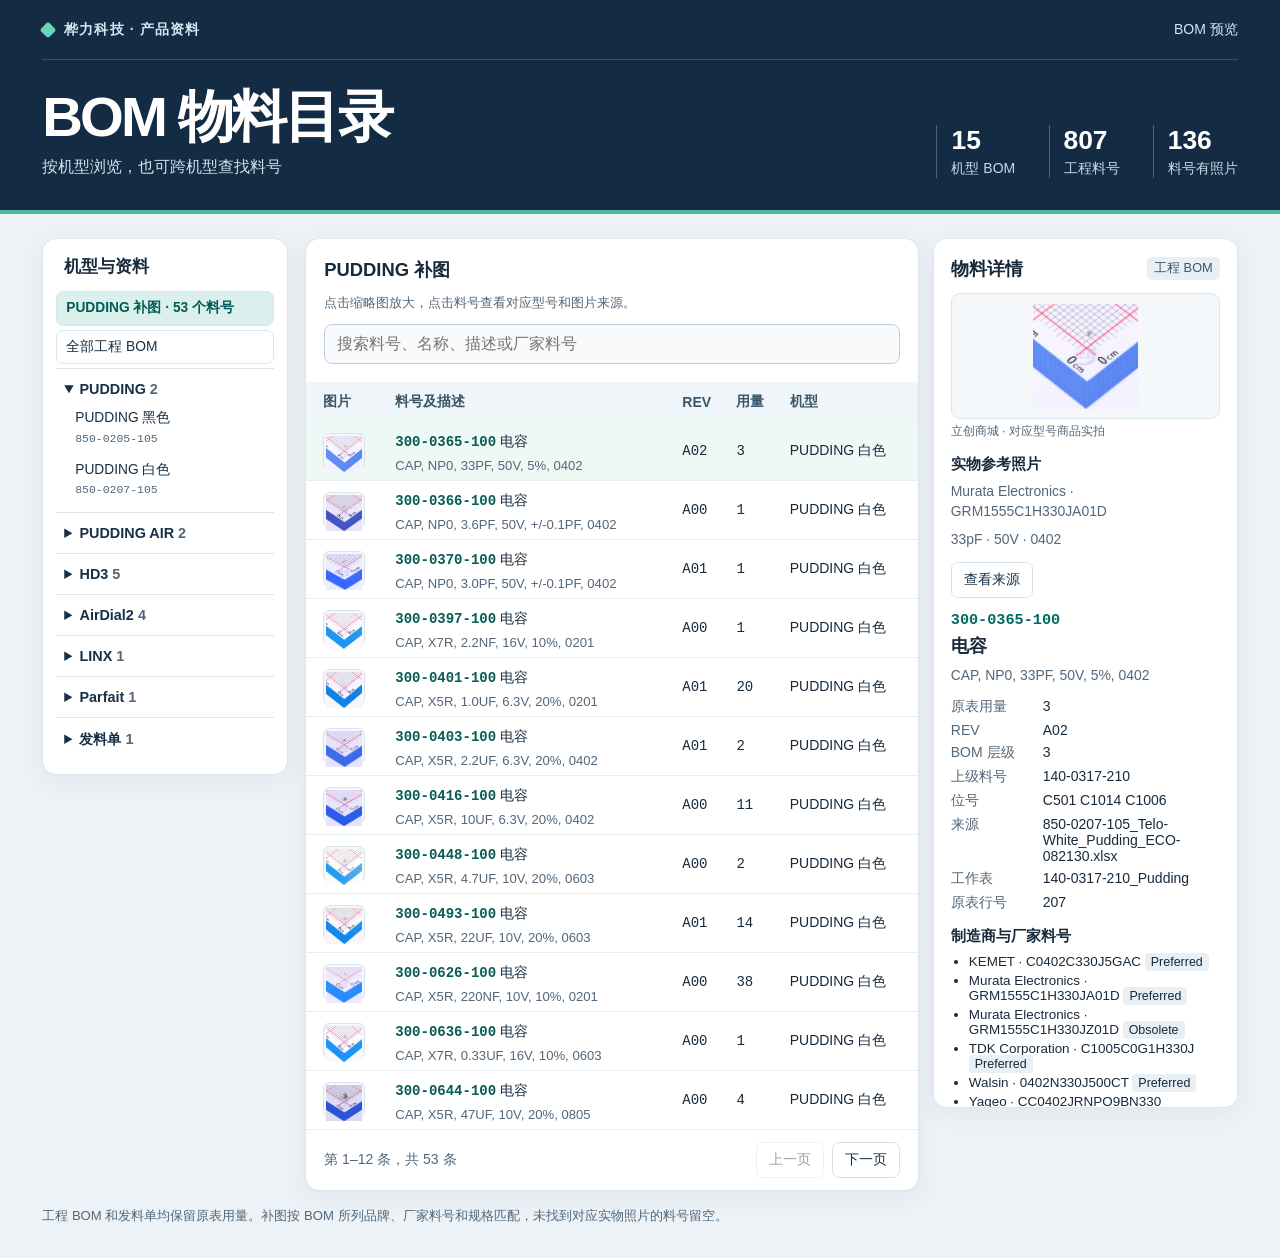
==== HUALI-BOM.html @ 0aff7c21 "Publish HUALI BOM catalog Co-authored-by: Copilot <223556219+Copilot@users.noreply.github.com>" ====
<!doctype html>
<html lang="zh-CN">
<head><meta charset="utf-8"><meta name="viewport" content="width=device-width, initial-scale=1">
<title>桦力科技 · BOM 目录</title>
<style>
:root{font-family:"Segoe UI","Microsoft YaHei",sans-serif;color:#172a3c;background:#edf2f6;font-size:16px;--ink:#173047;--muted:#52677a;--line:#dce5ed;--teal:#006b60}
*{box-sizing:border-box}body{margin:0}button,input,select{font:inherit}button{cursor:pointer}button:focus-visible,input:focus-visible,select:focus-visible{outline:3px solid #258c80;outline-offset:2px}
.wrap{max-width:1480px;margin:auto;padding-inline:clamp(16px,3.3vw,48px)}
header{color:white;background:#132c43;border-bottom:4px solid #50b9a5}
.mast{display:flex;gap:24px;align-items:center;justify-content:space-between;min-height:60px;border-bottom:1px solid #365068;font-size:14px;color:#d4e7f2}
.brand{display:flex;align-items:center;gap:10px;font-weight:700;letter-spacing:.08em}.mark{height:12px;width:12px;background:#6bd3ba;border-radius:3px;display:inline-block;transform:rotate(45deg)}
.hero{padding-block:29px 32px;display:flex;justify-content:space-between;align-items:end;gap:24px}.hero h1{font-size:clamp(2.1rem,4.4vw,3.8rem);letter-spacing:-.05em;line-height:1;margin:0 0 12px}.hero p{margin:0;color:#cde0ec}
.metrics{display:flex;gap:clamp(14px,2.6vw,34px);margin:0}.metrics div{border-left:1px solid #4a6479;padding-left:14px;min-width:max-content}.metrics dt{font-size:14px;color:#c5dbe8;margin-top:4px}.metrics dd{margin:0;font-size:1.65rem;font-weight:750;font-variant-numeric:tabular-nums}
main{padding-top:24px;padding-bottom:32px}.workspace{display:grid;grid-template-columns:minmax(0,1fr) minmax(295px,340px);gap:18px;align-items:start}
.panel{border:1px solid var(--line);border-radius:14px;background:#fff;overflow:hidden;box-shadow:0 6px 24px #183c5610}
.filters{padding:18px;display:grid;gap:12px}.filters h2,.detail h2{margin:0;font-size:1.15rem}.tools,.tabs{display:flex;gap:8px;flex-wrap:wrap;align-items:center}
.tabs button,.outline{padding:7px 12px;border:1px solid #d3e0ea;background:white;color:var(--ink);border-radius:7px;font-size:.875rem;min-height:36px}
.tabs button[aria-pressed=true]{background:#d9f0eb;border-color:#96d2c6;color:#005a50;font-weight:700}
#search{width:100%;flex:1 1 205px;min-width:0;border:1px solid #bdcddd;border-radius:8px;padding:10px 12px;background:#f8fafc;color:var(--ink)}
.check{display:flex;gap:6px;align-items:center;font-size:14px;white-space:nowrap}.check input{width:16px;height:16px;accent-color:var(--teal)}
.table-scroll{overflow-x:auto}table{width:100%;border-collapse:collapse;text-align:left;min-width:650px}thead{background:#eff5f8;color:#38556a;font-size:14px}th{font-weight:650;padding:11px 8px}
td{border-bottom:1px solid #e7eef2;padding:7px 8px;font-size:14px;vertical-align:middle;height:52px}td:first-child,th:first-child{padding-left:17px}tr.active td{background:#eef8f5}tbody tr:hover td{background:#f2f8fa}
.num{font-family:Consolas,monospace;font-variant-numeric:tabular-nums;white-space:nowrap}.part{border:0;background:none;padding:5px 0;color:#075c53;font-weight:700;text-align:left}.part:hover{text-decoration:underline}
.tn,.missing{width:42px;height:36px;display:grid;place-items:center;border:1px solid #d7e4ed;border-radius:6px;background:#f5f8fa;color:var(--muted)}.tn{padding:2px}.tn img{width:100%;height:100%;object-fit:contain}.subtle{color:var(--muted)}.badge{display:inline-flex;border-radius:5px;background:#e8eff5;color:#3d5368;padding:3px 7px;font-size:.8rem;white-space:nowrap}
.pager{display:flex;justify-content:space-between;align-items:center;gap:10px;padding:12px 18px;flex-wrap:wrap;font-size:14px;color:var(--muted)}.pager button:disabled{cursor:default;opacity:.45}
.detail{padding:17px;position:sticky;top:14px}.detail-title{display:flex;justify-content:space-between;gap:8px;align-items:center;margin-bottom:12px}.photo{width:100%;height:178px;display:grid;place-items:center;border:1px solid #dce8ef;border-radius:9px;background:#f4f8fa;color:var(--muted);padding:9px}.photo img{width:100%;height:158px;object-fit:contain}.photo:disabled{cursor:default}
.part-label{font-size:.95rem;color:var(--teal);margin:13px 0 4px;font-weight:700}.description{margin:7px 0 0;font-size:.87rem;line-height:1.45;color:var(--muted);overflow-wrap:anywhere}
dl.info{margin:13px 0 0;display:grid;grid-template-columns:83px minmax(0,1fr);font-size:.875rem;gap:6px 9px}dl.info dt{color:var(--muted)}dl.info dd{margin:0;overflow-wrap:anywhere}
.source{font-size:.82rem;line-height:1.5;margin:15px 0 0;color:#50687c}.source strong{color:#24475e}.empty{text-align:center;padding:28px}.other{margin-top:13px}.focus-mobile{display:none}
dialog{max-width:min(92vw,1050px);border:1px solid var(--line);border-radius:12px;padding:12px;color:var(--ink)}dialog::backdrop{background:#081a2bba}.dialog-head{display:flex;justify-content:space-between;align-items:center;gap:15px;margin-bottom:10px}dialog img{display:block;max-width:100%;max-height:75vh;margin:auto;object-fit:contain}
@media(max-width:980px){.workspace{grid-template-columns:minmax(0,1fr) 290px}.hero{align-items:start;flex-direction:column}}
@media(max-width:760px){.workspace{display:flex;flex-direction:column}.workspace>section{width:100%}.detail{position:static}.detail-title h2{font-size:1rem}.hero{gap:17px}.mast{min-height:48px}.hero{padding-block:22px}.focus-mobile{display:inline}.metrics dd{font-size:1.32rem}}
</style>
<style>
[hidden]{display:none!important}.detail a.outline{display:inline-flex;align-items:center;text-decoration:none}.detail a.outline:hover{text-decoration:underline}
.layout{display:grid;grid-template-columns:246px minmax(0,1fr);align-items:start;gap:17px}.nav{padding:13px}.nav h2{margin:3px 8px 13px;font-size:1.06rem}.nav details{border-top:1px solid var(--line);padding:7px 0}.nav summary{color:var(--ink);font-weight:700;cursor:pointer;padding:5px 8px;font-size:.9rem}.nav button{background:none;border:0;width:100%;text-align:left;padding:7px 9px;color:var(--ink);border-radius:7px;font-size:.86rem;line-height:1.35}.nav button[aria-current=true]{color:#005e54;background:#dbf0ec;font-weight:700}.nav button:hover{background:#eaf3f5}.nav small{display:block;color:var(--muted);margin-top:3px}.nav button:not(.all){padding-left:19px}.nav .all{margin-bottom:4px;border:1px solid var(--line)}
.workspace{grid-template-columns:minmax(0,1fr) minmax(265px,305px);gap:14px}table{min-width:565px}.desc{max-width:300px}.desc span{display:block;margin-top:3px;font-size:.82rem;color:var(--muted);overflow-wrap:anywhere}.filters select{padding:8px;max-width:100%;border:1px solid #bdcddd;border-radius:7px;background:#f8fafc;color:var(--ink);font-size:.88rem}.caption{margin:0;font-size:.83rem;color:var(--muted);overflow-wrap:anywhere}.detail{max-height:calc(100vh - 30px);overflow:auto}.detail .photo{height:126px}.detail .photo img{height:105px}.detail h3{font-size:.91rem;margin:15px 0 6px}.vendors{padding-left:18px;margin:0;font-size:.84rem}.vendors li{padding:2px 0;overflow-wrap:anywhere}.tag{padding:2px 6px;background:#e8eff5;border-radius:4px;font-size:.78rem}.summary-line{display:flex;align-items:center;gap:8px;flex-wrap:wrap}.photo-credit{font-size:.75rem;margin:4px 0;color:var(--muted)}
@media(max-width:1200px){.layout{grid-template-columns:206px minmax(0,1fr)}.workspace{grid-template-columns:minmax(0,1fr) 255px}}@media(max-width:1000px){.workspace{display:flex;flex-direction:column}.workspace>section{width:100%}.detail{position:static;max-height:none}}@media(max-width:620px){.layout{display:block}.nav{margin-bottom:14px}.metrics{gap:13px}.metrics div{padding-left:7px}.metrics dt{font-size:.76rem}}
</style></head>
<body>
<header><div class="wrap">
<div class="mast"><span class="brand"><i class="mark" aria-hidden="true"></i>桦力科技 · 产品资料</span><span>BOM 预览</span></div>
<div class="hero"><div><h1>BOM 物料目录</h1><p>按机型浏览，也可跨机型查找料号</p></div><dl class="metrics" id="metrics"></dl></div>
</div></header>
<main class="wrap">
<div class="layout">
<nav class="panel nav" aria-label="机型目录"><h2>机型与资料</h2><div id="nav"></div></nav>
<div class="workspace">
<section class="panel" aria-labelledby="title"><div class="filters">
<div class="summary-line"><h2 id="title"></h2><span id="marker"></span></div>
<p class="caption" id="source"></p><select id="sheets" aria-label="选择 BOM 工作表"></select>
<div class="tools"><input id="search" type="search" aria-label="搜索物料" placeholder="搜索料号、名称、描述或厂家料号"><label class="check"><input id="photos" type="checkbox">仅看有图</label></div>
</div>
<div class="table-scroll"><table><thead><tr><th>图片</th><th>料号及描述</th><th>REV</th><th>用量</th><th id="context">层级</th></tr></thead><tbody id="rows"></tbody></table></div>
<div class="pager"><span id="status" role="status"></span><div class="tools"><button class="outline" id="prev" type="button">上一页</button><button class="outline" id="next" type="button">下一页</button></div></div>
</section>
<section class="panel detail" id="detail" aria-label="物料详情"></section>
</div></div>
<p class="source" id="photo-policy">工程 BOM 和发料单均保留原表用量。参考图片按料号从 TELO / TELO AIR 图册匹配，图片版本以原资料为准。</p>
</main>
<dialog id="lightbox"><div class="dialog-head"><strong id="photo-title"></strong><form method="dialog"><button class="outline">关闭</button></form></div><img id="large" alt="物料放大图"></dialog>
<script id="catalog" type="application/json">{"books": [{"name": "850-0205-105_Telo-Pudding_ECO-082130.xlsx", "title": "PUDDING 黑色", "family": "PUDDING", "root": "850-0205-105", "rev": "A00", "mark": "ECO-082130", "groups": [{"sheet": "850-0205-105_Telo-Pudding", "rows": [{"part": "850-0205-105", "desc": "ASSY, BULK PACKAGING, OOMA TELO - PUDDING, 15 PER CARTON", "rev": "A00", "qty": null, "ref": null, "note": null, "level": 0, "line": 2, "mfr": [], "extra": []}, {"part": "110-0186-108", "desc": "FINAL SYSTEM ASSY, TELO - PUDDING", "rev": "A00", "qty": 1, "ref": null, "note": null, "level": 1, "line": 3, "mfr": [], "extra": []}, {"part": "160-0125-200", "desc": "OEM, SWITCHING POWER SUPPLY 5V 3A (LEVEL VI), SIDE, BLACK", "rev": "A02", "qty": 1, "ref": null, "note": null, "level": 1, "line": 4, "mfr": [["Genwelled", "ADS0248T-W050300", "EOL", 5], ["Genwelled", "AMS115-0503000FU", "EOL", 6], ["Genwelled", "AD018A050300UV", null, 7], ["Jiangsu Chenyang", "CYSE18-050300U", "Preferred", 8]], "extra": []}, {"part": "185-0120-100", "desc": "CABLE, CAT5 ETHERNET CABLE, 6FT, FLAT, BLACK", "rev": "A", "qty": 1, "ref": null, "note": null, "level": 1, "line": 9, "mfr": [["Evertron Technology", "HCA7600036AR", "Alternate", 10], ["Key Joy Electronics", "185-0120-100", "Alternate", 11], ["WIROS", "L2-CAT5E-01800-BK-F", "Preferred", 12]], "extra": []}, {"part": "530-0125-200", "desc": "LABEL, CARTON LABEL, 152X101MM", "rev": "A02", "qty": 0.06666, "ref": null, "note": "1 per 15 units", "level": 1, "line": 13, "mfr": [["Kunshan Qiaokun", "242D68500002", "Preferred", 14], ["Lihua", "530-0125-200", "Preferred", 15], ["Truong Loi Electroinc Co.", "530-0125-200", null, 16], ["Viet Huy Vietnam Printing Co.", "530-0125-200", null, 17]], "extra": []}, {"part": "530-0130-100", "desc": "LABEL, PALLET LABEL, 152X101MM", "rev": "A02", "qty": 0.00277, "ref": null, "note": "1 per 360 units", "level": 1, "line": 18, "mfr": [["Kunshan Qiaokun", "242D68500002", "Preferred", 19], ["Truong Loi Electroinc Co.", "530-0130-100", null, 20], ["Viet Huy Vietnam Printing Co.", "530-0130-100", null, 21]], "extra": []}, {"part": "530-0135-200", "desc": "LABEL, RETAIL BOX LABEL, WHITE, 57X51MM", "rev": "A", "qty": 1, "ref": null, "note": null, "level": 1, "line": 22, "mfr": [["Kunshan Qiaokun", "242D68500004", "Preferred", 23], ["Lihua", "530-0135-200", "Preferred", 24]], "extra": []}, {"part": "801-0216-200", "desc": "PKG, MASTER CARTON BOX, 500X275X250MM", "rev": "A00", "qty": 0.06666, "ref": null, "note": "1 per 15 units", "level": 1, "line": 25, "mfr": [["Genwelled", "801-0216-200", null, 26]], "extra": []}, {"part": "830-0201-100", "desc": "PKG, CAP, 481*258*30MM, CASE PACK,", "rev": "A00", "qty": 0.13333, "ref": null, "note": "2 per 15 units", "level": 1, "line": 27, "mfr": [], "extra": []}, {"part": "830-0202-100", "desc": "PKG, PARTITION, 481*200*30MM, CASE PACK, 15 TELO (BOYLE)", "rev": "A00", "qty": 0.4, "ref": null, "note": "6 per 15 units", "level": 1, "line": 28, "mfr": [["Genwelled", "830-0202-100", "Preferred", 29]], "extra": []}, {"part": "830-0203-100", "desc": "PKG, PARTITION, 258*200*3MM, CASE PACK, 15 TELO (BOYLE)", "rev": "A00", "qty": 0.26666, "ref": null, "note": "4 per 15 units", "level": 1, "line": 30, "mfr": [["Genwelled", "830-0203-100", "Preferred", 31]], "extra": []}, {"part": "840-0107-100", "desc": "PKG, PALLET, 48 X 40 IN", "rev": "A01", "qty": 0.00277, "ref": null, "note": "1 per 360 units", "level": 1, "line": 32, "mfr": [["KUNSHAN XINHE PACKAGING", 224764530002, "Preferred", 33], ["Trlpacking", "840-0107-100", null, 34]], "extra": []}, {"part": "840-0112-100", "desc": "PKG, CORNER PAD", "rev": "A01", "qty": 0.01111, "ref": null, "note": "4 per 360 units", "level": 1, "line": 35, "mfr": [["A PACK INDUSTRIES", "2215D6850001", "Preferred", 36], ["Yuhua", "2215D6850001", null, 37]], "extra": []}, {"part": "840-0130-100", "desc": "PKG, PALLET TOP AND BOTTOM CAPS, 1185*1021*102MM", "rev": "A01", "qty": 0.00555, "ref": null, "note": "2 per 360 units", "level": 1, "line": 38, "mfr": [["Yuhua", "840-0130-100", null, 39]], "extra": []}], "type": "bom"}, {"sheet": "110-0186-108_Telo_Pudding", "rows": [{"part": "080-0202-100", "desc": "DOC, OOMA, CERTIFICATION, FCC PART 15B , PUDDING/PUDDING AIR", "rev": "A00", "qty": 0, "ref": null, "note": null, "level": 2, "line": 2, "mfr": [], "extra": []}, {"part": "080-0203-100", "desc": "DOC, OOMA, CERTIFICATION, DECT, PUDDING/PUDDING AIR", "rev": "A00", "qty": 0, "ref": null, "note": null, "level": 2, "line": 3, "mfr": [], "extra": []}, {"part": "080-0204-100", "desc": "DOC, OOMA, CERTIFICATION, SAFETY, PUDDING/PUDDING AIR", "rev": "A00", "qty": 0, "ref": null, "note": null, "level": 2, "line": 4, "mfr": [], "extra": []}, {"part": "120-0138-300", "desc": "ASSY, MECH, OOMA BOYLE, ENCLOSURE", "rev": "A00", "qty": 1, "ref": null, "note": null, "level": 2, "line": 5, "mfr": [], "extra": []}, {"part": "520-0200-300", "desc": "MECH, PLASTIC, TOP COVER, BOYLE, BLACK", "rev": "A00", "qty": 1, "ref": null, "note": null, "level": 3, "line": 6, "mfr": [["Universal Network Group", "520-0200-300", "Preferred", 7]], "extra": []}, {"part": "520-0201-200", "desc": "MECH, PLASTIC, BOTTOM COVER, BOYLE, BLACK", "rev": "A00", "qty": 1, "ref": null, "note": null, "level": 3, "line": 8, "mfr": [["Universal Network Group", "520-0201-200", "Preferred", 9]], "extra": []}, {"part": "520-0203-300", "desc": "MECH, PLASTIC, FUNCTION KEYS, BOYLE, BLACK", "rev": "A00", "qty": 1, "ref": null, "note": null, "level": 3, "line": 10, "mfr": [["Universal Network Group", "520-0203-300", "Preferred", 11]], "extra": []}, {"part": "520-0204-100", "desc": "MECH, PLASTIC, PAGE BUTTON, BOYLE, BLACK", "rev": "A00", "qty": 1, "ref": null, "note": null, "level": 3, "line": 12, "mfr": [["Universal Network Group", "520-0204-100", "Preferred", 13]], "extra": []}, {"part": "585-0111-100", "desc": "MECH, PLASTIC, RUBBER RING, BOYLE, BLACK", "rev": "A00", "qty": 1, "ref": null, "note": null, "level": 3, "line": 14, "mfr": [["Universal Network Group", "585-0111-100", "Preferred", 15]], "extra": []}, {"part": "120-0141-200", "desc": "ASSY, MECH, PROTECTIVE FILM, OOMA BOYLE", "rev": "A00", "qty": 1, "ref": null, "note": null, "level": 2, "line": 16, "mfr": [], "extra": []}, {"part": "530-0204-100", "desc": "LABEL, ACTIVATION REQUIRED STICKER, TELO", "rev": "A00", "qty": 1, "ref": null, "note": null, "level": 3, "line": 17, "mfr": [["Genwelled", "540-0204-100", "Preferred", 18]], "extra": []}, {"part": "540-0119-200", "desc": "MECH, MISC, PROTECTIVE FILM, BOYLE", "rev": "A00", "qty": 1, "ref": null, "note": null, "level": 3, "line": 19, "mfr": [["Genwelled", "540-0119-200", "Preferred", 20]], "extra": []}, {"part": "120-0146-100", "desc": "ASSY, MECH,  BOYLE SPEAKER WITH FOAM PAD", "rev": "A00", "qty": 1, "ref": null, "note": null, "level": 2, "line": 21, "mfr": [], "extra": []}, {"part": "340-0207-100", "desc": "SPEAKER, 8-OHM 0.5W, 19MM", "rev": "A00", "qty": 1, "ref": null, "note": null, "level": 3, "line": 22, "mfr": [["Genwelled", "KDSG19008C-05W1", "Preferred", 23]], "extra": []}, {"part": "540-0121-100", "desc": "MECH, MISC, FOAM PAD, 10X2.5MM, BOYLE SPEAKER", "rev": "A00", "qty": 1, "ref": null, "note": null, "level": 3, "line": 24, "mfr": [["Genwelled", "540-0121-100", "Preferred", 25]], "extra": []}, {"part": "140-0317-210", "desc": "ASSY, PCBA, PUDDING, VER 2.10", "rev": "A00", "qty": 1, "ref": null, "note": null, "level": 2, "line": 26, "mfr": [], "extra": []}, {"part": "530-0412-100", "desc": "LABEL, SYSTEM/FCC LABEL, OOMA TELO - PUDDING", "rev": "A00", "qty": 1, "ref": null, "note": null, "level": 2, "line": 27, "mfr": [], "extra": []}], "type": "bom"}, {"sheet": "140-0317-210_Pudding", "rows": [{"part": "020-0317-210", "desc": "DWG, SCHEM, PUDDING, VER 2.10", "rev": "A00", "qty": 0, "ref": "DOC1", "note": null, "level": 3, "line": 2, "mfr": [], "extra": []}, {"part": "021-0312-200", "desc": "ASSY FILES, PUDDING, VER 2.00", "rev": "A00", "qty": 0, "ref": "DOC3", "note": null, "level": 3, "line": 3, "mfr": [], "extra": []}, {"part": "025-0317-210", "desc": "DB, SCHEM, PUDDING, VER 2.10", "rev": "A00", "qty": 0, "ref": "DOC2", "note": null, "level": 3, "line": 4, "mfr": [], "extra": []}, {"part": "090-0207-102", "desc": "S/W, PUDDING/PUDDING AIR, FW VERSION: 163115886", "rev": "A00", "qty": 1, "ref": null, "note": null, "level": 3, "line": 5, "mfr": [], "extra": []}, {"part": "205-0104-100", "desc": "CONN, HDR, RA 2P 0.8MM PITCH, SMD", "rev": "A", "qty": 1, "ref": "J600", "note": null, "level": 3, "line": 6, "mfr": [["JST Sales America Inc.", "SM02B-SURS", "Preferred", 7], ["WIROS", "M215-73Z20-R0263", "Preferred", 8]], "extra": []}, {"part": "220-0117-100", "desc": "CONN, RJ11, SINGLE RA, BLACK, THOLE", "rev": "B", "qty": 1, "ref": "J800", "note": null, "level": 3, "line": 9, "mfr": [["Kinsun Industries Inc.", "3005-01620", "Preferred", 10], ["WIROS", "F2.18.L5B10.T02.91", "Preferred", 11]], "extra": []}, {"part": "220-0122-100", "desc": "CONN, USB A TYPE, FLAT REVERSED 4-PIN , NI PLATED, THOLE", "rev": "A00", "qty": 1, "ref": "J701", "note": null, "level": 3, "line": 12, "mfr": [["Amphenol ICC (FCI)", "74552-3130BP", "Preferred", 13], ["LING YANG ENTERPRISE CO. LTD", "USB-7002A-00NHDA", "Preferred", 14], ["WIROS", "F12665U20T04H1", "Preferred", 15], ["WIROS", "292330-620T004", "Evaluate the USB connector from pilot run to determine if we can add to the AVL for production.", 16]], "extra": []}, {"part": "220-0126-100", "desc": "CONN, RJ45, 1X1 TAB-UP W/ FILTER+LED, SILVER, THOLE", "rev": "A00", "qty": 2, "ref": "J901 J900", "note": null, "level": 3, "line": 17, "mfr": [["Genwelled", "J007-10-130702", "Preferred", 18], ["Pulse Electronics Network", "JXR1-0015NL", "Alternate", 19], ["WIROS", "F2.15.K5M12.T12.A1", "Preferred", 20]], "extra": []}, {"part": "220-0129-100", "desc": "CONN, DC POWER JACK, 12V 3A RA 1.65MM PIN 4.2MM, BLACK, THOLE", "rev": "A00", "qty": 1, "ref": "J300", "note": null, "level": 3, "line": 21, "mfr": [["CUI Devices", "PJ-018H", "Preferred", 22], ["Genwelled", "DX0002D-AGPB0AS04", "EOL", 23], ["Genwelled", "DC17CR2-A02", "Preferred", 24], ["Genwelled", "DC0002D-AGPB0AS04", "Preferred", 25]], "extra": []}, {"part": "240-0107-100", "desc": "SWITCH, TACT, RA, SMD, PTS-099", "rev": "B01", "qty": 1, "ref": "SW600", "note": null, "level": 3, "line": 26, "mfr": [["E-Switch", "TL3340AF160QG", null, 27], ["Genwelled", "NTC325-AA1J-A160T", "Preferred", 28], ["Genwelled", "TAFGO-12WQR-TW", "Preferred", 29], ["HCH", "PTS-099", "Preferred", 30], ["WIROS", "WTSC11-W182", "Preferred", 31]], "extra": []}, {"part": "240-0110-100", "desc": "SWITCH, TACT, 2.55N VERT 50MA 12VDC, 6.4X5.2X1.5MM_SMD, KEEP-OUTS  1-2 AND 3-4", "rev": "A01", "qty": 6, "ref": "SW601 SW603 SW606 SW604 SW605 SW602", "note": null, "level": 3, "line": 32, "mfr": [["Genwelled", "NTC017-DA1G-D260T", "EOL", 33], ["Genwelled", "TME-534I-QTR", "EOL", 34], ["HCH", "STS-060-B", "Preferred", 35], ["WIROS", "TSW1187B", "Preferred", 36]], "extra": []}, {"part": "250-0122-100", "desc": "XTAL, 13.824MHZ, 20PF, TOL=+/-10PPM, STABILITY=+/-10PPM, FUND, HC49,SMD", "rev": "B00", "qty": 1, "ref": "Y400", "note": null, "level": 3, "line": 37, "mfr": [["COMMUTEK", "SSAB", "Preferred", 38], ["Myfrequency Inc.", "M8103-FM101020-13.824", "Preferred", 39], ["YOKETAN CORPORATION", "R49SSA-013824-F20-BBC-YHA", "Preferred", 40]], "extra": []}, {"part": "250-0130-100", "desc": "XTAL, 32.768KHZ, 12.5PF, TOL=+/-20PPM, STABILITY=+/-3PPM, FUND, SMD_3.2X1.5X0.9MM", "rev": "A00", "qty": 1, "ref": "Y2", "note": null, "level": 3, "line": 41, "mfr": [["Citizen Finedevice Co Ltd", "CM315D32768DZFT", "Preferred", 42], ["COMMUTEK", "KCBB", "Preferred", 43], ["YOKETAN CORPORATION", "S3215C-032768-12-20-HA", "Preferred", 44]], "extra": []}, {"part": "250-0148-100", "desc": "XTAL, 25MHZ, 8PF, TOL=+/-20PPM, STABILITY=+/-30PPM, FUND, 3P2X2P5X0P8MM, SMD", "rev": "A00", "qty": 1, "ref": "Y900", "note": null, "level": 3, "line": 45, "mfr": [["COMMUTEK", "4BAJ", "Preferred", 46], ["ECS Inc.", "ECS-250-8-33-JGN-TR", "Preferred", 47]], "extra": []}, {"part": "250-0205-100", "desc": "XTAL, 24.000MHZ, 9PF, TOL=+/-10PPM, STABILITY=+/-15PPM, 4-SMD", "rev": "A00", "qty": 1, "ref": "Y1", "note": null, "level": 3, "line": 48, "mfr": [["EPSON", "TSX-3225 24.0000MF15X-AC6", null, 49]], "extra": []}, {"part": "300-0101-100", "desc": "CAP, X7R, 0.1UF, 50V, 10%, 0603", "rev": "001", "qty": 1, "ref": "C823", "note": null, "level": 3, "line": 50, "mfr": [["AVX Corporation", "06035C104KAT2A", "Preferred", 51], ["KEMET", "C0603C104K5RAC", "Preferred", 52], ["Murata Electronics", "GRM188R71H104K", "Preferred", 53], ["Walsin", "0603B104K500CT", "Preferred", 54], ["Yageo", "CC0603KRX7R9BB104", "Preferred", 55]], "extra": []}, {"part": "300-0159-100", "desc": "CAP, NP0, 390PF, 50V, 10%, 0603", "rev": "A00", "qty": 1, "ref": "C827", "note": null, "level": 3, "line": 56, "mfr": [["AVX Corporation", "06035A391KAT2A", "Preferred", 57], ["Walsin", "0603N391K500CT", "Preferred", 58], ["Walsin", "0603N391J500CT", "Preferred", 59], ["Yageo", "CC0603JRNPO9BN391", "Preferred", 60], ["Yageo", "0603CG391J9B200", "Preferred", 61]], "extra": []}, {"part": "300-0162-100", "desc": "CAP, X5R, 10UF, 16V, 20%, 1206", "rev": "A", "qty": 1, "ref": "C604", "note": null, "level": 3, "line": 62, "mfr": [["KEMET", "C1206C106M4PAC7800", "Preferred", 63], ["Walsin", "1206X106K160CT", "Preferred", 64], ["Walsin", "1206X106M160CT", "Preferred", 65], ["Yageo", "CC1206MKX5R7BB106", "Preferred", 66], ["Yageo", "CC1206KKX5R7BB106", "Preferred", 67]], "extra": []}, {"part": "300-0178-100", "desc": "CAP, NP0, 10PF, 50V, 5%, 0402", "rev": "A", "qty": 8, "ref": "C415 C421 C430 C425 C419 C423 C914 C915", "note": null, "level": 3, "line": 68, "mfr": [["AVX Corporation", "04025A100JAT2A", "Preferred", 69], ["KEMET", "C0402C100J5GAC", "Preferred", 70], ["Murata Electronics", "GRM1555C1H100J", "Preferred", 71], ["PDC", "MA0402CG100J500PRG", "Preferred", 72], ["Vishay Dale", "VJ0402A100JXAAC", "Preferred", 73], ["Walsin", "0402N100J500CT", "Preferred", 74], ["Yageo", "0402CG100J9B200", "Preferred", 75], ["Yageo", "CC0402JRNPO9BN100", "Preferred", 76]], "extra": []}, {"part": "300-0179-100", "desc": "CAP, NP0, 22PF, 50V, 5%, 0402", "rev": "B00", "qty": 9, "ref": "C400 C902 C916 C917 C901 C904 C903 C924 C925", "note": null, "level": 3, "line": 77, "mfr": [["AVX Corporation", "04025A220JAT2A", "Preferred", 78], ["Darfon", "C1005NP0220JGT", "Preferred", 79], ["Johanson Dielectrics Inc.", "500R07N220JV4T", "Preferred", 80], ["Murata Electronics", "GRM1555C1H220JA01D", "Preferred", 81], ["Murata Electronics", "GRM1555C1H220JZ01D", "Obsolete", 82], ["Taiyo Yuden", "UMK105CH220JV-F", "Preferred", 83], ["TDK Corporation", "C1005C0G1H220J050BA", "Preferred", 84], ["Walsin", "0402N220J500LT", "Preferred", 85], ["Yageo", "CC0402JRNPO9BN220", "Preferred", 86]], "extra": []}, {"part": "300-0191-100", "desc": "CAP, X7R, 1.0NF, 50V, 10%, 0402", "rev": "A00", "qty": 11, "ref": "C290 C292 C291 C294 C293 C828 C958 C954 C940 C317 C300", "note": null, "level": 3, "line": 87, "mfr": [["AVX Corporation", "04025C102KAT2A", "Preferred", 88], ["KEMET", "C0402C102K5RACTU", "Preferred", 89], ["Murata Electronics", "GRM155R71H102KA01D", "Preferred", 90], ["Panasonic Electronic Components", "ECJ0EB1H102K", "Preferred", 91], ["TDK Corporation", "C1005X7R1H102K", "Preferred", 92], ["Yageo", "CC0402KRX7R9BB102", "Preferred", 93], ["Yageo", "04022R102K9B20D", "Preferred", 94]], "extra": []}, {"part": "300-0195-100", "desc": "CAP, X7R, 10NF, 16V, 10%, 0402", "rev": "A02", "qty": 19, "ref": "C907 C920 C936 C930 C935 C931 C921 C932 C922 C933 C928 C918 C923 C942 C959 C938 C929 C919 C934", "note": null, "level": 3, "line": 95, "mfr": [["AVX Corporation", "0402YC103KAT2A", "Preferred", 96], ["KEMET", "C0402C103K4RAC", "Preferred", 97], ["Murata Electronics", "GRM155R71C103K", "Preferred", 98], ["Panasonic Electronic Components", "ECJ0EB1C103K", "Preferred", 99], ["Taiyo Yuden", "EMK105BJ103KV-F", "Preferred", 100], ["TDK Corporation", "C1005X7R1C103K050BA", "Preferred", 101], ["Yageo", "04022R103K7B20D", "Preferred", 102], ["Yageo", "CC0402KRX7R7BB103", "Preferred", 103], ["Yageo", "CC0402KRX7R9BB103", null, 104]], "extra": []}, {"part": "300-0198-100", "desc": "CAP, X7R, 2.2NF, 50V, 10%, 0402", "rev": "A01", "qty": 1, "ref": "C428", "note": null, "level": 3, "line": 105, "mfr": [["AVX Corporation", "04025C222KAT2A", "Preferred", 106], ["KEMET", "C0402C222K5RAC", "Preferred", 107], ["Murata Electronics", "GRM155R71H222KA01D", "Preferred", 108], ["PDC", "MA0402XR222K500ERG", "Preferred", 109], ["Vishay Dale", "VJ0402Y222KXAC", "Preferred", 110], ["Walsin", "0402B222K500CT", "Preferred", 111], ["Walsin", "0402B222J500CT", "Preferred", 112]], "extra": []}, {"part": "300-0202-100", "desc": "CAP, X7R, 22NF, 50V, 10%, 0402", "rev": "A", "qty": 4, "ref": "C927 C905 C906 C926", "note": null, "level": 3, "line": 113, "mfr": [["KEMET", "C0402C223K5RAC", "Preferred", 114], ["Murata Electronics", "GRM155R71H223KA12D", "Preferred", 115], ["Teamyoung", "0402B223K500HI", "Preferred", 116], ["Walsin", "0402B223K500CT", "Preferred", 117], ["Yageo", "CC0402KRX7R9BB223", "Preferred", 118]], "extra": []}, {"part": "300-0235-100", "desc": "CAP, X5R, 4.7UF, 6.3V, 10%, 0603", "rev": "A", "qty": 2, "ref": "C801 C807", "note": null, "level": 3, "line": 119, "mfr": [["AVX Corporation", "06036D475KAT2A", "Preferred", 120], ["KEMET", "C0603C475K9PAC", "Preferred", 121], ["Samsung Electro-Mechanics", "CL10A475KQ8NNNC", "Preferred", 122], ["Taiyo Yuden", "JMK107BJ475KA-T", "Preferred", 123], ["Teamyoung", "0603W475K63BD", "Preferred", 124], ["Walsin", "0603X475K6R3CT", "Preferred", 125], ["Yageo", "CC0603KRX5R5BB475", "Preferred", 126]], "extra": []}, {"part": "300-0269-100", "desc": "CAP, NP0, 15PF, 50V, 5%, 0402", "rev": "A00", "qty": 3, "ref": "C433 C434 C708", "note": null, "level": 3, "line": 127, "mfr": [["Murata Electronics", "GRM1555C1H150JA01D", "Preferred", 128], ["Panasonic Electronic Components", "ECJ-0EC1H150J", "Preferred", 129], ["Walsin", "0402N150J500CT", "Preferred", 130], ["Yageo", "CC0402JRNPO9BN150", "Preferred", 131]], "extra": []}, {"part": "300-0291-100", "desc": "CAP, X7R, 330PF, 50V, 10%, 0603", "rev": "A01", "qty": 1, "ref": "C824", "note": null, "level": 3, "line": 132, "mfr": [["AVX Corporation", "06035C331KAT", "Preferred", 133], ["KEMET", "C0603C330K5RAC", "Preferred", 134], ["Murata Electronics", "GRM188R71H331K", "Preferred", 135], ["Walsin", "0603B331K500CT", "Preferred", 136]], "extra": []}, {"part": "300-0303-100", "desc": "CAP, NP0, 2.2PF, 50V, +/-0.1PF, 0402", "rev": "A01", "qty": 4, "ref": "C405 C406 C404 C407", "note": null, "level": 3, "line": 137, "mfr": [["AVX Corporation", "04025U2R2BAT2A", "Preferred", 138], ["Darfon", "C1005NP0229BGT", "Preferred", 139], ["Johanson Technology Inc.", "500R07S2R2BV4S", "Preferred", 140], ["Murata Electronics", "GJM1555C1H2R2BZ01D", "Preferred", 141], ["Murata Electronics", "GRM1555C1H2R2BZ01J", "Preferred", 142], ["Murata Electronics", "GRM1555C1H2R2BA01D", "Preferred", 143], ["TDK Corporation", "C1005C0G1H2R2B", "Preferred", 144], ["Walsin", "HH15N2R2B500LT", "Preferred", 145], ["Walsin", "RF15N2R2B500CT", null, 146], ["Yageo", "CC0402BCNPO9BN2R2", "Preferred", 147], ["Yageo", "CC0402BRNPO9BN2R2", null, 148]], "extra": []}, {"part": "300-0307-100", "desc": "CAP, NP0, 2PF, 50V, +/-0.05PF, 0402", "rev": "B01", "qty": 2, "ref": "C401 C418", "note": null, "level": 3, "line": 149, "mfr": [["Murata Electronics", "GJM1555C1H2R0WB01D", "Preferred", 150], ["NIC Components Corp", "NMC-Q0402NPO2R0A50TRPF", "Preferred", 151], ["Walsin", "RF15N2R0A500CT", null, 152]], "extra": []}, {"part": "300-0313-100", "desc": "CAP, NP0, 1.0PF, 50V, +/-0.1PF, 0402", "rev": "A01", "qty": 1, "ref": "C408", "note": null, "level": 3, "line": 153, "mfr": [["Murata Electronics", "GRM1555C1H1R0BZ01D", "Preferred", 154], ["Murata Electronics", "GJM1555C1H1R0BB01D", "Preferred", 155], ["Taiyo Yuden", "UVK105CH010BW-F", "Preferred", 156], ["TDK Corporation", "C1005C0G1H010BT", "Preferred", 157], ["Walsin", "HH15N1R0B500LT", "Preferred", 158], ["Walsin", "RF15N1R0B500CT", null, 159], ["Yageo", "CC0402BRNPO9BN1R0", "Preferred", 160]], "extra": []}, {"part": "300-0314-100", "desc": "CAP, NP0, 1.8PF, 50V, +/-0.1PF, 0402", "rev": "A01", "qty": 1, "ref": "C409", "note": null, "level": 3, "line": 161, "mfr": [["Darfon", "C1005NPO189BGT", "Preferred", 162], ["Johanson Technology Inc.", "500R07S1R8BV4S", "Preferred", 163], ["Murata Electronics", "GRM1555C1H1R8BZ01D", "Obsolete", 164], ["Murata Electronics", "GRM1555C1H1R8BA01D", "Preferred", 165], ["Murata Electronics", "GJM1555C1H1R8BB01D", "Preferred", 166], ["Samsung Electro-Mechanics", "CL05C6R8BB5NNNC", "Preferred", 167], ["Walsin", "0402N1R8B500LT", "Preferred", 168], ["Yageo", "CC0402BCNPO9BN1R8", "Preferred", 169], ["Yageo", "CC0402BPNPO9BN1R8", "Preferred", 170], ["Yageo", "CC0402BRNPO9BN1R8", null, 171]], "extra": []}, {"part": "300-0315-100", "desc": "CAP, X5R, 1.0UF, 6.3V, 10%, 0402", "rev": "A00", "qty": 4, "ref": "C429 C437 C601 C602", "note": null, "level": 3, "line": 172, "mfr": [["Darfon", "C1005X5R105KCT", "Preferred", 173], ["Murata Electronics", "GRM155R60J105KE19D", "Preferred", 174], ["Taiyo Yuden", "JMK105BJ105KV-F", "Preferred", 175], ["TDK Corporation", "C1005X5R0J105KT", "Preferred", 176], ["Walsin", "0402X105K6R3CT", "Preferred", 177], ["Yageo", "CC0402KRX5R5BB105", "Preferred", 178]], "extra": []}, {"part": "300-0317-100", "desc": "CAP, NP0, 3.3PF, 50V, +/-0.1PF, 0402", "rev": "A00", "qty": 1, "ref": "C416", "note": null, "level": 3, "line": 179, "mfr": [["Johanson Technology Inc.", "500R07S3R3BV4T", "Preferred", 180], ["Murata Electronics", "GRM1555C1H3R3BZ01D", "Obsolete", 181], ["Murata Electronics", "GRM1555C1H3R3BA01D", "Preferred", 182], ["Walsin", "0402N3R3B500CT.", "Preferred", 183], ["Yageo", "CC0402BRNPO9BN3R3", "Preferred", 184]], "extra": []}, {"part": "300-0337-100", "desc": "CAP, X7R, 0.1UF, 200V, 10%, 1206", "rev": "B02", "qty": 3, "ref": "C825 C812 C815", "note": null, "level": 3, "line": 185, "mfr": [["Samsung Electro-Mechanics", "CL31B104KEHSFNE", "250v rated", 186], ["AVX Corporation", "12062C104KAT2A", "Preferred", 187], ["Walsin", "1206B104K201CT", null, 188], ["Walsin", "1206B104K251CT", null, 189], ["Würth Elektronik", 885342208002, "Preferred", 190]], "extra": []}, {"part": "300-0339-100", "desc": "CAP, X5R, 10UF, 6.3V, 20%, 0603", "rev": "B01", "qty": 6, "ref": "C431 C413 C909 C952 C955 C910", "note": null, "level": 3, "line": 191, "mfr": [["KEMET", "C0603C106M9PACTU", "Preferred", 192], ["Samsung Electro-Mechanics", "CL10A106MQ8NNNC", "Preferred", 193], ["Yageo", "CC0603MRX5R5BB106", "Preferred", 194]], "extra": []}, {"part": "300-0350-100", "desc": "CAP, X5R, 1.0UF, 10V, 10%, 0402", "rev": "B00", "qty": 14, "ref": "C276 C1365 C1351 C272 C273 C950 C939 C937 C911 C953 C941 C951 C957 C956", "note": null, "level": 3, "line": 195, "mfr": [["Murata Electronics", "GRM155R61A105KE15D", "Preferred", 196], ["Samsung Electro-Mechanics", "CL05A105KP5NNNC", "Preferred", 197], ["Taiyo Yuden", "MBASL105SB5105KFNA01", null, 198], ["Walsin", "0402X105K100CT", null, 199], ["Yageo", "CC0402KRX5R6BB105", "Preferred", 200]], "extra": []}, {"part": "300-0363-100", "desc": "CAP, X7R, 2.2UF, 10V, 10%, 0603", "rev": "A00", "qty": 3, "ref": "C441 C438 C426", "note": null, "level": 3, "line": 201, "mfr": [["Murata Electronics", "GRM188R71A225KE15D", "Preferred", 202], ["Taiyo Yuden", "LMK107B7225KA-T", "Preferred", 203], ["Teamyoung", "0603B225K100BD", "Preferred", 204], ["Walsin", "0603B225K100CT", "Preferred", 205], ["Yageo", "CC0603KRX7R6BB225", "Preferred", 206]], "extra": []}, {"part": "300-0365-100", "desc": "CAP, NP0, 33PF, 50V, 5%, 0402", "rev": "A02", "qty": 3, "ref": "C501 C1014 C1006", "note": null, "level": 3, "line": 207, "mfr": [["KEMET", "C0402C330J5GAC", "Preferred", 208], ["Murata Electronics", "GRM1555C1H330JA01D", "Preferred", 209], ["Murata Electronics", "GRM1555C1H330JZ01D", "Obsolete", 210], ["TDK Corporation", "C1005C0G1H330J", "Preferred", 211], ["Walsin", "0402N330J500CT", "Preferred", 212], ["Yageo", "CC0402JRNPO9BN330", "Preferred", 213]], "extra": []}, {"part": "300-0366-100", "desc": "CAP, NP0, 3.6PF, 50V, +/-0.1PF, 0402", "rev": "A00", "qty": 1, "ref": "C420", "note": null, "level": 3, "line": 214, "mfr": [["Murata Electronics", "GRM1555C1H3R6BZ01D", null, 215], ["Murata Electronics", "GRM1555C1H3R6BA01D", "Preferred", 216], ["Walsin", "0402N3R6B500CT", "Preferred", 217], ["Yageo", "CC0402BRNPO9BN3R6", "Preferred", 218]], "extra": []}, {"part": "300-0370-100", "desc": "CAP, NP0, 3.0PF, 50V, +/-0.1PF, 0402", "rev": "A01", "qty": 1, "ref": "C417", "note": null, "level": 3, "line": 219, "mfr": [["KYOCERA AVX", "04025A3R0BAT2A", "Preferred", 220], ["Murata Electronics", "GRM1555C1H3R0BA01D", "NRND", 221], ["Murata Electronics", "GRM1555C1H3R0BA01J", "NRND", 222], ["Samsung Electro-Mechanics", "CL05C030BB5NNNC", "EOL", 223], ["TDK Corporation", "C1005C0G1H030B050BA", "EOL", 224], ["Walsin", "0402N3R0B500CT", "Preferred", 225], ["Yageo", "CC0402BRNPO9BN3R0", "Preferred", 226]], "extra": []}, {"part": "300-0397-100", "desc": "CAP, X7R, 2.2NF, 16V, 10%, 0201", "rev": "A00", "qty": 1, "ref": "C268", "note": null, "level": 3, "line": 227, "mfr": [["Murata Electronics", "GRM033R71C222KA88D", "Preferred", 228]], "extra": []}, {"part": "300-0401-100", "desc": "CAP, X5R, 1.0UF, 6.3V, 20%, 0201", "rev": "A01", "qty": 20, "ref": "C137 C95 C1333 C1391 C1490 C254 C90 C1483 C256 C1337 C91 C1484 C1489 C92 C1481 C93 C267 C1482 C274 C94", "note": null, "level": 3, "line": 229, "mfr": [["Murata Electronics", "GRM033R60J105MEA2D", "Preferred", 230], ["Samsung Electro-Mechanics", "CL03A105MQ3CSNH", "Preferred", 231], ["Taiyo Yuden", "MSASJ063AB5105MFNA01", null, 232], ["Taiyo Yuden", "JMK063ABJ105MP-F", "Preferred", 233]], "extra": []}, {"part": "300-0403-100", "desc": "CAP, X5R, 2.2UF, 6.3V, 20%, 0402", "rev": "A01", "qty": 2, "ref": "C1363 C2", "note": null, "level": 3, "line": 234, "mfr": [["Murata Electronics", "GRM155R60J225ME95D", "Preferred", 235], ["VIIYONG", "V225M0402X5R6R3NBT", "Preferred", 236]], "extra": []}, {"part": "300-0411-100", "desc": "CAP, X5R, 0.1UF, 50V, 10%, 0402", "rev": "A02", "qty": 40, "ref": "C444 C443 C440 C422 C436 C432 C427 C442 C412 C439 C414 C424 C435 C603 C707 C702 C1020 C1021 C1022 C1005 C1019 C1001 C1003 C1000 C1405 C1406 C844 C808 C802 C803 C804 C818 C805 C806 C843 C908 C912 C900 C309 C308", "note": null, "level": 3, "line": 237, "mfr": [["TDK Corporation", "C1005X5R1H104K050BB", null, 238], ["Walsin", "0402X104K500CT", null, 239], ["Yageo", "CC0402KRX5R9BB104", null, 240]], "extra": []}, {"part": "300-0416-100", "desc": "CAP, X5R, 10UF, 6.3V, 20%, 0402", "rev": "A00", "qty": 11, "ref": "C130 C1488 C1495 C247 C1493 C1494 C266 C265 C88 C89 C813", "note": null, "level": 3, "line": 241, "mfr": [["Murata Electronics", "GRM155R60J106ME44D", "Preferred", 242], ["Samsung Electro-Mechanics", "CL05A106MQ5NUNC", "Preferred", 243], ["TDK Corporation", "C1005X5R0J106M050B", "Preferred", 244]], "extra": []}, {"part": "300-0438-100", "desc": "CAP, X5R, 22UF, 16V, 20%, 0805", "rev": "A00", "qty": 1, "ref": "C821", "note": null, "level": 3, "line": 245, "mfr": [["Taiyo Yuden", "MSASE21GBB5226MTNA01", null, 246], ["Taiyo Yuden", "EMK212BBJ226MG-T", null, 247]], "extra": []}, {"part": "300-0448-100", "desc": "CAP, X5R, 4.7UF, 10V, 20%, 0603", "rev": "A00", "qty": 2, "ref": "C304 C313", "note": null, "level": 3, "line": 248, "mfr": [["KEMET", "C0603C475M8PAC7867", null, 249], ["TDK Corporation", "CGB3B1X5R1A475M055AC", null, 250], ["Walsin", "0603X475K100CT", null, 251]], "extra": []}, {"part": "300-0492-100", "desc": "CAP, X7R, 0.22UF, 25V, 10%, 0603", "rev": "A01", "qty": 1, "ref": "C841", "note": null, "level": 3, "line": 252, "mfr": [["Murata Electronics", "GCM188R71E224KA55", "Preferred", 253], ["Taiyo Yuden", "TMK107B7224KA-T", "Preferred", 254], ["Walsin", "0603B224K250CT", null, 255]], "extra": []}, {"part": "300-0493-100", "desc": "CAP, X5R, 22UF, 10V, 20%, 0603", "rev": "A01", "qty": 14, "ref": "C1475 C1474 C1476 C1497 C283 C1317 C1311 C1403 C1004 C1404 C1008 C1007 C1318 C1496", "note": null, "level": 3, "line": 256, "mfr": [["Murata Electronics", "GRM188R61A226ME15D", "Preferred", 257], ["Samsung Electro-Mechanics", "CL10A226MPMNUBE", "Preferred", 258], ["Samsung Electro-Mechanics", "CL10A226MP8NUNE", null, 259], ["Samsung Electro-Mechanics", "CL10A226MPCNUBE", "Preferred", 260]], "extra": []}, {"part": "300-0609-100", "desc": "CAP, X5R LOW ESL, 10UF, 25V, 10%, 0805.", "rev": "A01", "qty": 1, "ref": "C822", "note": null, "level": 3, "line": 261, "mfr": [["TDK Corporation", "C2012X5R1E106K125AB", "Preferred", 262], ["Murata Electronics", "GRM21BR61E106KA73L", null, 263], ["Murata Electronics", "GRM21BR61E106KA73K", null, 264], ["Taiyo Yuden", "MSAST21GBB5106KTNA01", null, 265], ["Walsin", "0805X106K250CT", null, 266]], "extra": []}, {"part": "300-0626-100", "desc": "CAP, X5R, 220NF, 10V, 10%, 0201", "rev": "A00", "qty": 38, "ref": "C1393 C133 C1471 C1466 C136 C1469 C1467 C1468 C1465 C128 C1478 C1470 C131 C1463 C129 C1477 C1462 C132 C1461 C1460 C5 C1491 C1492 C244 C9 C17 C100 C1392 C30 C1486 C21 C264 C101 C1485 C3 C8 C104 C148", "note": null, "level": 3, "line": 267, "mfr": [["Murata Electronics", "GRM033R61A224KE90D", null, 268]], "extra": []}, {"part": "300-0635-100", "desc": "CAP, X7R, 15NF, 250V, 10%, 0805", "rev": "A00", "qty": 2, "ref": "C811 C810", "note": null, "level": 3, "line": 269, "mfr": [["KEMET", "C0805C153KARACTU", "Preferred", 270], ["Walsin", "0805B153K251CT", null, 271]], "extra": []}, {"part": "300-0636-100", "desc": "CAP, X7R, 0.33UF, 16V, 10%, 0603", "rev": "A00", "qty": 1, "ref": "C826", "note": null, "level": 3, "line": 272, "mfr": [["KEMET", "C0603C334K4RAC", "Preferred", 273], ["Murata Electronics", "GRM188R71C334K", "Preferred", 274], ["Vishay Dale", "VJ0603G334KXQCW1BC", "Alternate", 275], ["Yageo", "CC0603KRX7R7BB334", null, 276]], "extra": []}, {"part": "300-0640-100", "desc": "CAP, X7R, 1.0UF, 200V, 10%, 1812, Tmax=2.8mm", "rev": "A00", "qty": 2, "ref": "C819 C820", "note": null, "level": 3, "line": 277, "mfr": [["Cal-Chip", "CHV1812N250105KXT", "250V Rated Max Height/Thickness 2.6mm", 278], ["KYOCERA AVX", "18122C105JAT2A", "5% TOLERANCE Max Height/Thickness 2.79mm", 279], ["Walsin", "1812B105K201CT", "MAX Height/Thickness 2.8mm", 280], ["Walsin", "1812B105K251CT", "250V Max Height/Thickness 2.80mm", 281]], "extra": []}, {"part": "300-0642-100", "desc": "CAP CER 18PF 50V NP0 0201", "rev": "A00", "qty": 3, "ref": "C245 C299 C298", "note": null, "level": 3, "line": 282, "mfr": [["TDK Corporation", "C0603C0G1H180J030BA", null, 283], ["Walsin", "0201N180J500CT", null, 284]], "extra": []}, {"part": "300-0643-100", "desc": "CAP, CER, 12PF, 25V, 5%, NP0, 0201", "rev": "A00", "qty": 2, "ref": "C123 C124", "note": null, "level": 3, "line": 285, "mfr": [["TDK Corporation", "C0603C0G1E120J030BA", null, 286], ["Walsin", "0201N120J500CT", null, 287]], "extra": []}, {"part": "300-0644-100", "desc": "CAP, X5R, 47UF, 10V, 20%, 0805", "rev": "A00", "qty": 4, "ref": "C502 C846 C845 C847", "note": null, "level": 3, "line": 288, "mfr": [["Murata Electronics", "GRM21BR61A476ME15L", null, 289]], "extra": []}, {"part": "300-0645-100", "desc": "CAP, CER, 10UF, 16V, 20%, X5R, 0603", "rev": "A00", "qty": 6, "ref": "C1401 C279 C1301 C295 C1402 C281", "note": null, "level": 3, "line": 290, "mfr": [["Samsung Electro-Mechanics", "CL10A106MO8NQNC", "Preferred", 291], ["Samsung Electro-Mechanics", "CL10A106KO8NQNC", "Preferred", 292], ["TDK Corporation", "C1608X5R1C106M080AB", "Preferred", 293]], "extra": []}, {"part": "300-0646-100", "desc": "CAP CER 4.7UF 10V X5R 0402", "rev": "A00", "qty": 10, "ref": "C1459 C1473 C127 C1472 C1464 C13 C260 C1302 C1453 C146", "note": null, "level": 3, "line": 294, "mfr": [["Samsung Electro-Mechanics", "CL05A475MP5NRNC", null, 295]], "extra": []}, {"part": "300-0652-100", "desc": "CAP, X5R, 47UF, 6.3V, 20%, 0603", "rev": "A00", "qty": 3, "ref": "C1407 C310 C318", "note": null, "level": 3, "line": 296, "mfr": [["KYOCERA AVX", "KGM15CR50J476MT", null, 297], ["Murata Electronics", "GRM188R60J476ME15J", null, 298], ["Murata Electronics", "GRM188R60J476ME15D", null, 299], ["Murata Electronics", "GRM188R60J476ME01D", null, 300]], "extra": []}, {"part": "300-0665-100", "desc": "CAP, X5R, 22UF, 6.3V, 20%, 0402", "rev": "A00", "qty": 4, "ref": "C817 C809 C816 C814", "note": null, "level": 3, "line": 301, "mfr": [["Yageo", "CC0402MRX5R5BB226", null, 302], ["Samsung Electro-Mechanics", "CL05A226MQ5N6J8", null, 303]], "extra": []}, {"part": "302-0104-100", "desc": "CAP, ALEL, 100UF, 16V, 20%, 6.3 X 5.8, ESR=0.36", "rev": "A01", "qty": 1, "ref": "C302", "note": null, "level": 3, "line": 304, "mfr": [["KEMET", "EEV107M016A9GAA", null, 305], ["Nichicon", "UCD1C101MCL1GS", "Preferred", 306], ["Panasonic Electronic Components", "EEEFK1C101P", "Preferred", 307]], "extra": []}, {"part": "302-0200-100", "desc": "CAP ALUM POLY 100UF 20% 10V SMD", "rev": "A00", "qty": 1, "ref": "C704", "note": null, "level": 3, "line": 308, "mfr": [["Nichicon", "PCG1A101MCL1GS", null, 309], ["Würth Elektronik", 875105242010, null, 310]], "extra": []}, {"part": "310-0100-100", "desc": "RES, 0, 1%, TKF, 1/10W, 0603", "rev": "A", "qty": 2, "ref": "R943 R941", "note": null, "level": 3, "line": 311, "mfr": [["KOA Speer Electronics, Inc.", "RK73Z1JTTD", "Preferred", 312], ["Ralec", "RTT030000FTP", "Preferred", 313], ["TA-I Technology", "RM06FTN0", "Preferred", 314], ["Vishay Dale", "CRCW06030000Z0EA", "Preferred", 315], ["Walsin", "WR06X000PTL", "Preferred", 316], ["Yageo", "RC0603FR-070RL", "Preferred", 317], ["Yageo", "RC0603JR-070R0L", "Alternate", 318]], "extra": []}, {"part": "310-0106-100", "desc": "RES, 10.0K, 1%, TKF, 1/10W, 0603", "rev": "A00", "qty": 1, "ref": "R329", "note": null, "level": 3, "line": 319, "mfr": [["KOA Speer Electronics, Inc.", "RK73H1JTTD1002F", "Preferred", 320], ["TA-I Technology", "RM06FTN1002", "Preferred", 321], ["Vishay Dale", "CRCW060310K0FHEAP", "Preferred", 322], ["Yageo", "RC0603FR-0710KL", "Preferred", 323]], "extra": []}, {"part": "310-0113-100", "desc": "RES, 150, 1%, TKF, 1/10W, 0603", "rev": "A", "qty": 2, "ref": "R813 R332", "note": null, "level": 3, "line": 324, "mfr": [["KOA Speer Electronics, Inc.", "RK73H1JTTD1500F", "Preferred", 325], ["TA-I Technology", "RM06FTN1500", "Preferred", 326], ["Vishay Dale", "CRCW0603150RFHEAP", "Preferred", 327], ["Yageo", "RC0603FR-07150RL", "Preferred", 328]], "extra": []}, {"part": "310-0121-100", "desc": "RES, 2.00K, 1%, TKF, 1/10W, 0603", "rev": "A00", "qty": 1, "ref": "R330", "note": null, "level": 3, "line": 329, "mfr": [["KOA Speer Electronics, Inc.", "RK73H1JTTD2001F", "Preferred", 330], ["TA-I Technology", "RM06FTN2001", "Preferred", 331], ["Vishay Dale", "CRCW06032K00FHEAP", "Preferred", 332], ["Yageo", "RC0603FR-072KL", "Preferred", 333]], "extra": []}, {"part": "310-0150-100", "desc": "RES, 0.00, 1%, TKF, 1/8W, 0805", "rev": "A00", "qty": 5, "ref": "R805 R801 R863 R915 R302", "note": null, "level": 3, "line": 334, "mfr": [["Ralec", "RTT050000FTP", "Preferred", 335], ["TA-I Technology", "RM10FTN0", "Preferred", 336], ["Vishay Dale", "CRCW08050000ZSEA", "Preferred", 337], ["Walsin", "WR08X000PTL", "Preferred", 338], ["Yageo", "RC0805FR-070RL", "Preferred", 339]], "extra": []}, {"part": "310-0153-100", "desc": "RES, 1.00M, 1%, TKF, 1/8W, 0805", "rev": "A", "qty": 1, "ref": "R804", "note": null, "level": 3, "line": 340, "mfr": [["KOA Speer Electronics, Inc.", "RK73H2ATTD1004F", "Preferred", 341], ["TA-I Technology", "RM10FTN1004", "Preferred", 342], ["Vishay Dale", "CRCW08051M00FHEAP", "Preferred", 343], ["Yageo", "RC0805FR-071ML", "Preferred", 344]], "extra": []}, {"part": "310-0168-100", "desc": "RES, 100, 1%, TKF, 1/10W, 0603", "rev": "A", "qty": 1, "ref": "R806", "note": null, "level": 3, "line": 345, "mfr": [["Bourns Inc.", "CR0603-FX-1000ELF", "Preferred", 346], ["KOA Speer Electronics, Inc.", "RK73H1JTTD1000F", "Preferred", 347], ["Panasonic Electronic Components", "ERJ3EKF1000V", "Preferred", 348], ["TA-I Technology", "RM06FTN1000", "Preferred", 349], ["Vishay Dale", "CRCW0603100RFK", "Preferred", 350], ["Walsin", "WR06X1000FTL", "Preferred", 351], ["Yageo", "RC0603FR-07100RL", "Preferred", 352]], "extra": []}, {"part": "310-0203-100", "desc": "RES, 0, 1%, TKF, 1/16W, 0402", "rev": "B00", "qty": 41, "ref": "R408 R404 R401 R413 R406 R402 R400 R403 R507 R517 R509 R516 R602 R709 R710 R718 R720 R1085 R1043 R1051 R191 R137 R100 R54 R111 R51 R127 R55 R195 R194 R114 R52 R113 R48 R854 R816 R964 R963 R937 R940 R312", "note": null, "level": 3, "line": 353, "mfr": [["Bourns Inc.", "CR0402-J/-000GLF", "Preferred", 354], ["Panasonic Electronic Components", "ERJ2GE0R00X", "Preferred", 355], ["Ralec", "RTT02000FTH", "Preferred", 356], ["TA-I Technology", "RM04FTN0", "Preferred", 357], ["Vishay Dale", "CRCW04020000Z0ED", "Preferred", 358], ["Vishay Dale", "CRCW04020000ZSTD", "Preferred", 359], ["Walsin", "WR04X000PTL", "Preferred", 360], ["Yageo", "RC0402FR-070RL", "Preferred", 361], ["Yageo", "RC0402JR-070RL", "Preferred", 362]], "extra": []}, {"part": "310-0204-100", "desc": "RES, 1.00K, 1%, TKF, 1/16W, 0402", "rev": "A00", "qty": 6, "ref": "R1009 R914 R938 R315 R301 R303", "note": null, "level": 3, "line": 363, "mfr": [["Fenghua", "TC02H1001BT", null, 364], ["KOA Speer Electronics, Inc.", "RK73H1ETTP1001F", "Preferred", 365], ["Panasonic Electronic Components", "ERJ2RKF1001X", "Preferred", 366], ["Ralec", "RTT021001FTH", "Preferred", 367], ["TA-I Technology", "RM04FTN1001", "Preferred", 368], ["Uniroyal", "TC0250B1001TCC", null, 369], ["Vishay Dale", "CRCW04021K00FKED", "Preferred", 370], ["Walsin", "WR04X1001FTL", "Preferred", 371], ["Yageo", "RC0402FR-071KL", "Preferred", 372]], "extra": []}, {"part": "310-0206-100", "desc": "RES, 1.50K, 1%, TKF, 1/16W, 0402", "rev": "A", "qty": 2, "ref": "R222 R223", "note": null, "level": 3, "line": 373, "mfr": [["KOA Speer Electronics, Inc.", "RK73H1ETTP1501F", "Preferred", 374], ["Panasonic Electronic Components", "ERJ2RKF1501X", "Preferred", 375], ["Ralec", "RTT021501FTH", "Preferred", 376], ["Riedon", "CHR04021.5KOHMS1%TAPE", "Preferred", 377], ["TA-I Technology", "RM04FTN1501", "Preferred", 378], ["Vishay Dale", "CRCW04021K50FKED", "Preferred", 379], ["Walsin", "WR04X1501FTL", "Preferred", 380], ["Yageo", "RC0402FR-071K5L", "Preferred", 381]], "extra": []}, {"part": "310-0211-100", "desc": "RES, 10.0, 1%, TKF, 1/16W, 0402", "rev": "A", "qty": 5, "ref": "R410 R1006 R1003 R966 R965", "note": null, "level": 3, "line": 382, "mfr": [["KOA Speer Electronics, Inc.", "RK73H1ETTP10R0F", "Preferred", 383], ["Panasonic Electronic Components", "ERJ2RKF10R0X", "Preferred", 384], ["Vishay Dale", "CRCW040210R0FKED", "Preferred", 385], ["Yageo", "RC0402FR-0710RL", "Preferred", 386]], "extra": []}, {"part": "310-0212-100", "desc": "RES, 10.0K, 1%, TKF, 1/16W, 0402", "rev": "A00", "qty": 26, "ref": "R619 R603 R608 R604 R620 R605 R621 R703 R18 R1059 R1086 R1062 R1054 R1061 R861 R848 R849 R850 R923 R924 R925 R321 R313 R305 R306 R311", "note": null, "level": 3, "line": 387, "mfr": [["KOA Speer Electronics, Inc.", "RK73H1ETTP1002F", "Preferred", 388], ["Panasonic Electronic Components", "ERJ2RKF1002X", "Preferred", 389], ["Ralec", "RTT021002FTH", "Preferred", 390], ["TA-I Technology", "RM04FTN1002", "Preferred", 391], ["Vishay Dale", "CRCW040210K0FKED", "Preferred", 392], ["Walsin", "WR04X1002FTL", "Preferred", 393], ["Yageo", "RC0402FR-0710KL", "Preferred", 394]], "extra": []}, {"part": "310-0214-100", "desc": "RES, 100K, 1%, TKF, 1/16W, 0402", "rev": "B00", "qty": 3, "ref": "R717 R331 R322", "note": null, "level": 3, "line": 395, "mfr": [["KOA Speer Electronics, Inc.", "RK73H1ETTP1003F", "Preferred", 396], ["Panasonic Electronic Components", "ERJ2RKF1003X", "Preferred", 397], ["Ralec", "RTT021003FTH", "Preferred", 398], ["TA-I Technology", "RM04FTN1003", "Preferred", 399], ["Vishay Dale", "CRCW0402100KFKED", "Preferred", 400], ["Walsin", "WR04X1003FTL", "Preferred", 401], ["Yageo", "RC0402FR-07100KL", "Preferred", 402]], "extra": []}, {"part": "310-0219-100", "desc": "RES, 124K, 1%, TKF, 1/16W, 0402", "rev": "A01", "qty": 1, "ref": "R422", "note": null, "level": 3, "line": 403, "mfr": [["Fenghua", "RC-02K1243FT", null, 404], ["KOA Speer Electronics, Inc.", "RK73H1ETTP1243F", "Preferred", 405], ["Ralec", "RTT021243FTH", "Preferred", 406], ["Vishay Dale", "CRCW0402124KFKTD", "Preferred", 407], ["Yageo", "RC0402FR-07124KL", "Preferred", 408]], "extra": []}, {"part": "310-0236-100", "desc": "RES, 20.0K, 1%, TKF, 1/16W, 0402", "rev": "A00", "qty": 1, "ref": "R300", "note": null, "level": 3, "line": 409, "mfr": [["KOA Speer Electronics, Inc.", "RK73H1ETTP2002F", "Preferred", 410], ["Panasonic Electronic Components", "ERJ2RKF2002X", "Preferred", 411], ["Vishay Dale", "CRCW040220K0FKED", "Preferred", 412], ["Yageo", "RC0402FR-0720KL", "Preferred", 413]], "extra": []}, {"part": "310-0237-100", "desc": "RES, 200K, 1%, TKF, 1/16W, 0402", "rev": "A00", "qty": 2, "ref": "R423 R307", "note": null, "level": 3, "line": 414, "mfr": [["KOA Speer Electronics, Inc.", "RK73H1ETTP2003F", "Preferred", 415], ["Ralec", "RTT022003FTH", "Preferred", 416], ["TA-I Technology", "RM04FTN2003", "Preferred", 417], ["Vishay Dale", "CRCW0402200KFKTD", "Preferred", 418], ["Walsin", "WR04X2003FTL", "Preferred", 419], ["Yageo", "RC0402FR-07200KL", "Preferred", 420]], "extra": []}, {"part": "310-0256-100", "desc": "RES, 4.75K, 1%, TKF, 1/16W, 0402", "rev": "A00", "qty": 33, "ref": "R424 R514 R513 R515 R611 R609 R1030 R1032 R1040 R1028 R1033 R1029 R1034 R1039 R1026 R1035 R1027 R1046 R1072 R1038 R1031 R1015 R1021 R1022 R1024 R930 R922 R921 R903 R920 R931 R917 R972", "note": null, "level": 3, "line": 421, "mfr": [["KOA Speer Electronics, Inc.", "RK73H1ETTP4751F", "Preferred", 422], ["Panasonic Electronic Components", "ERJ2RKF4751X", "Preferred", 423], ["Ralec", "RTT024751FTH", "Preferred", 424], ["Vishay Dale", "CRCW04024K75FKED", "Preferred", 425], ["Walsin", "WR04X4751FTL", "Preferred", 426], ["Yageo", "RC0402FR-074K75L", "Preferred", 427]], "extra": []}, {"part": "310-0264-100", "desc": "RES, 49.9, 1%, TKF, 1/16W, 0402", "rev": "A00", "qty": 1, "ref": "R27", "note": null, "level": 3, "line": 428, "mfr": [["KOA Speer Electronics, Inc.", "RK73H1ETTP49R9F", "Preferred", 429], ["Ralec", "RTT0249R9FTH", "Preferred", 430], ["TA-I Technology", "RM04FTN49R9 ", "Preferred", 431], ["Vishay Dale", "CRCW040249R9FKTD", "Preferred", 432], ["Walsin", "WR04X49R9FTL", "Preferred", 433], ["Yageo", "RC0402FR-0749R9L", "Preferred", 434]], "extra": []}, {"part": "310-0279-100", "desc": "RES, 33.0, 1%, TKF, 1/16W, 0402", "rev": "A", "qty": 25, "ref": "R417 R421 R420 R418 R419 R416 R505 R506 R502 R504 R503 R1064 R1063 R1048 R1007 R1005 R1049 R809 R807 R909 R910 R911 R908 R913 R907", "note": null, "level": 3, "line": 435, "mfr": [["KOA Speer Electronics, Inc.", "RK73H1ETTP33R0F", "Preferred", 436], ["Ralec", "RTT0233R0FTH", "Preferred", 437], ["TA-I Technology", "RM04FTN33R0", "Preferred", 438], ["Vishay Dale", "CRCW040233R0FKTD", "Preferred", 439], ["Walsin", "WR04X33R0FTL", "Preferred", 440], ["Yageo", "RC0402FR-0733RL", "Preferred", 441]], "extra": []}, {"part": "310-0280-100", "desc": "RES, 220, 1%, TKF, 1/16W, 0402", "rev": "A00", "qty": 7, "ref": "R425 R610 R612 R1050 R1047 R927 R934", "note": null, "level": 3, "line": 442, "mfr": [["KOA Speer Electronics, Inc.", "RK73H1ETTP2200F", "Preferred", 443], ["Ralec", "RTT022200FTH", "Preferred", 444], ["TA-I Technology", "RM04FTN2200", "Preferred", 445], ["Vishay Dale", "CRCW0402220RFKTD", "Preferred", 446], ["Walsin", "WR04X2200FTL", "Preferred", 447], ["Yageo", "RC0402FR-07220RL", "Preferred", 448]], "extra": []}, {"part": "310-0284-100", "desc": "RES, 330, 1%, TKF, 1/16W, 0402", "rev": "A01", "qty": 1, "ref": "R606", "note": null, "level": 3, "line": 449, "mfr": [["KOA Speer Electronics, Inc.", "RK73H1ETTP3300F", "Preferred", 450], ["TA-I Technology", "RM04FTN3300", "Preferred", 451], ["Vishay Dale", "CRCW0402330RFKTD", "Preferred", 452]], "extra": []}, {"part": "310-0307-100", "desc": "RES, 2.20K, 1%, TKF, 1/16W, 0402", "rev": "A", "qty": 2, "ref": "R607 R314", "note": null, "level": 3, "line": 453, "mfr": [["KOA Speer Electronics, Inc.", "RK73H1ETTP2201F", "Preferred", 454], ["Panasonic Electronic Components", "ERJ2RKF2201X", "Preferred", 455], ["Ralec", "RTT022201FTH", "Preferred", 456], ["TA-I Technology", "RM04FTN2201", "Preferred", 457], ["Vishay Dale", "CRCW04022K20FKED", "Preferred", 458], ["Walsin", "WR04X2201FTL", "Preferred", 459], ["Yageo", "RC0402FR-072K2L", "Preferred", 460]], "extra": []}, {"part": "310-0325-100", "desc": "RES, 499K, 1%, TKF, 1/16W, 0402", "rev": "A00", "qty": 1, "ref": "R26", "note": null, "level": 3, "line": 461, "mfr": [["Ralec", "RTT024993FTH", "Preferred", 462], ["TA-I Technology", "RM04FTN4993 ", "Preferred", 463], ["Vishay Dale", "CRCW0402499KFKED", "Preferred", 464], ["Walsin", "WR04X4993FTL", "Preferred", 465], ["Yageo", "RC0402FR-07499KL", "Preferred", 466]], "extra": []}, {"part": "310-0343-100", "desc": "RES, 0.0, 5%, TKF, 1/3W, 1210", "rev": "A", "qty": 1, "ref": "R713", "note": null, "level": 3, "line": 467, "mfr": [["Ralec", "RTT12000JTP", "Preferred", 468], ["TA-I Technology", "RM13JTN0", "Preferred", 469], ["Vishay Dale", "CRCW12100000Z0EA", "Preferred", 470], ["Walsin", "WR10X000PTL", "Preferred", 471], ["Yageo", "RC1210JR-070RL", "Preferred", 472]], "extra": []}, {"part": "310-0344-100", "desc": "RES, 20.0, 1%, TKF, 1/4W, 1206", "rev": "A", "qty": 1, "ref": "R811", "note": null, "level": 3, "line": 473, "mfr": [["Ralec", "RTT0620R0FTP", "Preferred", 474], ["TA-I Technology", "RM12FTN20R0", "Preferred", 475], ["Vishay Dale", "CRCW12060000Z0EA", "Preferred", 476], ["Walsin", "WR12X20R0FTL", "Preferred", 477], ["Yageo", "RC1206FR-0720RL", "Preferred", 478]], "extra": []}, {"part": "310-0354-100", "desc": "RES, 6.98K, 1%, TKF, 1/16W, 0402", "rev": "A", "qty": 2, "ref": "R901 R935", "note": null, "level": 3, "line": 479, "mfr": [["Ralec", "RTT026981FTH", "Preferred", 480], ["TA-I Technology", "RM04FTN6981", "Preferred", 481], ["Vishay Dale", "CRCW04026K98FKED", "Preferred", 482], ["Walsin", "WR04X6981FTL", "Preferred", 483], ["Yageo", "RC0402FR-076K98L", "Preferred", 484]], "extra": []}, {"part": "310-0482-100", "desc": "RES, 4.7K, 1%, TKF, 1/20W, 0201", "rev": "A00", "qty": 3, "ref": "R10 R11 R133", "note": null, "level": 3, "line": 485, "mfr": [["Yageo", "RC0201FR-074K7L", "Preferred", 486]], "extra": []}, {"part": "310-0513-100", "desc": "RES, 2.37K, 1%, TKF, 1/16W, 0603", "rev": "A01", "qty": 3, "ref": "R812 R832 R831", "note": null, "level": 3, "line": 487, "mfr": [["Panasonic Electronic Components", "ERJ-3EKF2371V", "Preferred", 488], ["Walsin", "WR06X2371FTL", null, 489]], "extra": []}, {"part": "310-0525-100", "desc": "RES, 1, 1%, TKF, 1/10W, 0603,AUTOMOTIVE AEC-Q200", "rev": "A00", "qty": 1, "ref": "L802", "note": null, "level": 3, "line": 490, "mfr": [["Yageo", "AF0603FR-071RL", null, 491], ["Vishay Dale", "CRCW06031R00FKEA", null, 492]], "extra": []}, {"part": "310-0577-100", "desc": "RES, 390 , 1%, TKF, 1/10W, 0603", "rev": "A00", "qty": 7, "ref": "R658 R670 R652 R650 R654 R656 R672", "note": null, "level": 3, "line": 493, "mfr": [["Yageo", "RC0603FR-07390RL", null, 494]], "extra": []}, {"part": "310-0624-100", "desc": "RES, 240, 1%, TKF, 1/20W, 0201", "rev": "A00", "qty": 2, "ref": "R221 R7", "note": null, "level": 3, "line": 495, "mfr": [["Yageo", "RC0201FR-07240RL", "Preferred", 496]], "extra": []}, {"part": "310-0671-100", "desc": "RES, 35.7, 1%, TKF, 1/8W, 0805", "rev": "A00", "qty": 2, "ref": "R802 R803", "note": null, "level": 3, "line": 497, "mfr": [["Vishay Dale", "CRCW080535R7FKEA", "Preferred", 498], ["Yageo", "RC0805FR-0735R7L", "Preferred", 499]], "extra": []}, {"part": "310-0738-100", "desc": "RES SMD 200 OHM 1% 1/20W 0201", "rev": "A00", "qty": 1, "ref": "R29", "note": null, "level": 3, "line": 500, "mfr": [["Yageo", "RC0201FR-07200RL", null, 501]], "extra": []}, {"part": "310-0743-100", "desc": "RES, 0.033, 1%, METAL, 1W, 1206", "rev": "A00", "qty": 2, "ref": "R814 R815", "note": null, "level": 3, "line": 502, "mfr": [["Vishay Dale", "WSLP1206R0330FEA", "Preferred", 503], ["Yageo", "PE1206FRF470R033L", "Preferred", 504]], "extra": []}, {"part": "310-0745-100", "desc": "RES, 33.2, 1%, TKF, 1/20W, 0201", "rev": "A00", "qty": 4, "ref": "R1075 R1077 R1082 R1083", "note": null, "level": 3, "line": 505, "mfr": [["Yageo", "RC0201FR-0733R2L", null, 506]], "extra": []}, {"part": "310-0754-100", "desc": "RES, 0.068 OHM, 1%, TKF, 1/2W, 1206.", "rev": "A00", "qty": 1, "ref": "R808", "note": null, "level": 3, "line": 507, "mfr": [["KOA Speer Electronics, Inc.", "UR732BTTD68L0F", null, 508], ["Rohm Semiconductor", "UCR18EVHFSR068", null, 509], ["Susumu", "RL1632R-R068-F", null, 510], ["Walsin", "WW12PR068FTL", null, 511], ["Walsin", "WW12WR068FTLGN", null, 512]], "extra": []}, {"part": "310-0755-100", "desc": "RES, 11.0, 1%, TKF, 1/10W, 0603", "rev": "A00", "qty": 1, "ref": "R810", "note": null, "level": 3, "line": 513, "mfr": [["KOA Speer Electronics, Inc.", "RK73H1JTTD11R0F", "Preferred", 514], ["Ralec", "RTT0311R0FTP", "Preferred", 515], ["TA-I Technology", "RM06FTN11R0", "Preferred", 516], ["Vishay Dale", "CRCW060311R0FHEAP", "Preferred", 517], ["Yageo", "RC0603FR-0711RL", "Preferred", 518]], "extra": []}, {"part": "310-0757-100", "desc": "RES, 10.0K, 1%, TKF, 1/20W, 0201", "rev": "A00", "qty": 3, "ref": "R4 R23 R153", "note": null, "level": 3, "line": 519, "mfr": [["Panasonic Electronic Components", "ERJ-U01F1002C", null, 520], ["Walsin", "WR02X1002FAL", null, 521]], "extra": []}, {"part": "310-0758-100", "desc": "RES SMD 2.49K OHM 1% 1/16W 0402", "rev": "A00", "qty": 1, "ref": "R926", "note": null, "level": 3, "line": 522, "mfr": [["Vishay Dale", "CRCW04022K49FKEDC", null, 523], ["Vishay Dale", "CRCW04022K49FKED", null, 524], ["Yageo", "RC0402FR-072K49L", null, 525]], "extra": []}, {"part": "310-0760-100", "desc": "RES, 100K, 1%, TKF, 1/20W, 0201", "rev": "A00", "qty": 3, "ref": "R103 R20 R21", "note": null, "level": 3, "line": 526, "mfr": [["Panasonic Electronic Components", "ERJ-U01F1003C", null, 527], ["Walsin", "WR02X1003FAL", null, 528]], "extra": []}, {"part": "310-0761-100", "desc": "RES, 30K, 1%, TKF, 1/20W, 0201", "rev": "A00", "qty": 1, "ref": "R108", "note": null, "level": 3, "line": 529, "mfr": [["Panasonic Electronic Components", "ERJ-1GNF3002C", null, 530], ["Walsin", "WR02X3002FAL", null, 531]], "extra": []}, {"part": "310-0763-100", "desc": "RES, 12K, 1%, TKF, 1/20W, 0201", "rev": "A00", "qty": 1, "ref": "R215", "note": null, "level": 3, "line": 532, "mfr": [["Panasonic Electronic Components", "ERJ-1GNF1202C", null, 533], ["Walsin", "WR02X1202FAL", null, 534]], "extra": []}, {"part": "310-0764-100", "desc": "RES, 750K, 1%, TKF, 1/4W, 1206", "rev": "A00", "qty": 4, "ref": "R834 R855 R856 R833", "note": null, "level": 3, "line": 535, "mfr": [["Ralec", "RTT067503FTP", "Preferred", 536], ["TA-I Technology", "RM12FTN7503", "Preferred", 537], ["Vishay Dale", "CRCW1206750KFKTA", "Preferred", 538], ["Walsin", "WR12X7503FTL", "Preferred", 539], ["Yageo", "RC1206FR-07750KL", "Preferred", 540]], "extra": []}, {"part": "310-0783-100", "desc": "RES SMD 619 OHM 1% 1/10W 0603", "rev": "A00", "qty": 7, "ref": "R671 R659 R651 R657 R653 R655 R673", "note": null, "level": 3, "line": 541, "mfr": [["Yageo", "RC0603FR-07619RL", null, 542], ["Vishay Dale", "CRCW0603619RFKEC", null, 543]], "extra": []}, {"part": "310-0787-100", "desc": "RES, 21K, 1%, TKF, 1/16W, 0402", "rev": "A00", "qty": 1, "ref": "R319", "note": null, "level": 3, "line": 544, "mfr": [["Yageo", "RC0402FR-0721KL", null, 545], ["Vishay Dale", "CRCW040221K0FKED", null, 546]], "extra": []}, {"part": "320-0144-100", "desc": "IND, 22NH, 5%,  300MA, SRF=1.9GHZ, DCR=420 MOHM, 0402", "rev": "A00", "qty": 1, "ref": "L409", "note": null, "level": 3, "line": 547, "mfr": [["Murata Electronics", "LQG15HS22NJ02D", "Preferred", 548]], "extra": []}, {"part": "320-0145-100", "desc": "IND, 3.9NH, +/-0.3NH,  300MA, SRF=6GHZ, DCR=190 MOHM, 0402", "rev": "B00", "qty": 2, "ref": "L400 L404", "note": null, "level": 3, "line": 549, "mfr": [["Murata Electronics", "LQG15HN3N9S02D", "Preferred", 550]], "extra": []}, {"part": "320-0147-100", "desc": "IND, 6.8NH, 5%,  300MA, SRF=4.2GHZ, DCR=290 MOHM, 0402", "rev": "A00", "qty": 1, "ref": "L408", "note": null, "level": 3, "line": 551, "mfr": [["Murata Electronics", "LQG15HN6N8J02D", "Preferred", 552]], "extra": []}, {"part": "320-0180-100", "desc": "IND, 22NH, 2%, 0.64A, SRF=3.2 GHZ, DCR=99 MOHM, 0603", "rev": "B00", "qty": 1, "ref": "L410", "note": null, "level": 3, "line": 553, "mfr": [["Murata Electronics", "LQW18AN22NG10D", null, 554]], "extra": []}, {"part": "320-0181-100", "desc": "IND, 120NH, 5%,  150MA, SRF=600 MHZ, DCR=1.3 OHM, 0402", "rev": "A00", "qty": 1, "ref": "L406", "note": null, "level": 3, "line": 555, "mfr": [["Murata Electronics", "LQG15HSR12J02D", null, 556]], "extra": []}, {"part": "320-0182-100", "desc": "IND, 1.2NH, +/- 0.3NH, 300MA, SRF=6 GHZ, DCR=100 MOHM, 0402", "rev": "A00", "qty": 1, "ref": "L405", "note": null, "level": 3, "line": 557, "mfr": [["Murata Electronics", "LQG15HN1N2S02D", null, 558]], "extra": []}, {"part": "320-0186-100", "desc": "IND, 4.3NH, +/-0.3NH,  300MA, SRF=6GHZ, DCR=210 MOHM, 0402", "rev": "A00", "qty": 2, "ref": "L403 L401", "note": null, "level": 3, "line": 559, "mfr": [["Murata Electronics", "LQG15HN4N3S02D", null, 560]], "extra": []}, {"part": "320-0325-100", "desc": "IND, 220UH, +/-20%, 80MA, SRF=5-7MHz, DCR=11 OHM, SMD1210", "rev": "A00", "qty": 1, "ref": "L803", "note": null, "level": 3, "line": 561, "mfr": [["TDK Electronics Inc.", "B82422H1224K000", "100mA, SRF=5.5 MHz", 562], ["TDK Electronics Inc.", "B82422H1224J000", "100mA, SRF=5.5MHz", 563], ["TDK Electronics Inc.", "NLCV32T-221K-EF", "80mA, SRF=7MHz", 564], ["TDK Electronics Inc.", "NLCV32T-221K-EFD", "80mA, SRF=7MHz", 565], ["TDK Electronics Inc.", "NLCV32T-221K-PF", "80mA, SRF=7MHz", 566], ["TDK Electronics Inc.", "NLCV32T-221K-PFD", "80mA, SRF=7MHz", 567]], "extra": []}, {"part": "320-0327-100", "desc": "IND, 0.47UH, 20%, 4.1A, 32 MOHM, 2.5MM X 2.0MM", "rev": "A00", "qty": 4, "ref": "L15 L13 L6 L11", "note": null, "level": 3, "line": 568, "mfr": [["Shenzhen Sunlord Electronics Co.", "WPN252012ER47MT", null, 569]], "extra": []}, {"part": "320-0331-100", "desc": "IND, 2.2UH, 20%, 2.6A, DCR=66 MILLIOHM, 1210", "rev": "A00", "qty": 1, "ref": "L902", "note": null, "level": 3, "line": 570, "mfr": [["Murata Electronics", "DFE322512F-2R2M=P2", null, 571]], "extra": []}, {"part": "325-0107-100", "desc": "CM CHOKE, 370 OHM @ 100 MHZ, 280 MA, CHOKE_0805, DLW21SN371SQ2", "rev": "A", "qty": 4, "ref": "L900 L901 L904 L905", "note": null, "level": 3, "line": 572, "mfr": [["Chilisin Electronics", "CMM21T-371M-N", "EOL", 573], ["Chilisin Electronics", "CUW21T-371M-N", "Preferred", 574], ["Murata Electronics", "DLW21SN371SQ2", "Alternate", 575], ["TA-I Technology", "WCM2012F2SF-371T03", "Preferred", 576]], "extra": []}, {"part": "325-0120-100", "desc": "FB, 300 OHM @ 100MHZ, 3 A , 0805", "rev": "A02", "qty": 3, "ref": "L1001 L1000 L300", "note": null, "level": 3, "line": 577, "mfr": [["Chilisin Electronics", "BBUP00201209301Y00", null, 578], ["TAI-TECH", "HCB2012KF-301T30", "Preferred", 579], ["Würth Elektronik", 742792031, null, 580]], "extra": []}, {"part": "325-0147-100", "desc": "FB, 600 OHM @ 100MHZ, 1A , 0603, ABPY00160808601Y00", "rev": "A00", "qty": 8, "ref": "L801 L910 L908 L907 L906 L911 L909 L903", "note": null, "level": 3, "line": 581, "mfr": [["Chilisin Electronics", "ABPY00160808601Y00", null, 582]], "extra": []}, {"part": "325-0202-100", "desc": "FB, 120 OHM @ 100 MHZ, 3A, 0603", "rev": "A00", "qty": 1, "ref": "L804", "note": null, "level": 3, "line": 583, "mfr": [["Murata Electronics", "BLM18KG121TN1D", null, 584]], "extra": []}, {"part": "330-0202-100", "desc": "XFMR, FLYBACK EPC10-202 3UH 6A 1TO4, 8PIN SMD", "rev": "A00", "qty": 1, "ref": "T801", "note": null, "level": 3, "line": 585, "mfr": [["Semitel", "EPC10-202", "Semitel Model NO: EPC10-202  Version: B", 586], ["Sumida America Components Inc.", "CEPC105(C8211)", null, 587]], "extra": []}, {"part": "345-0104-100", "desc": "FILTER, DECT BANDPASS, SMD-4", "rev": "B02", "qty": 2, "ref": "FIL401 FIL400", "note": null, "level": 3, "line": 588, "mfr": [["Murata Electronics", "LFB2H1G90SG7C257", "Preferred", 589], ["Murata Electronics", "LFB2H1G90SG6A157", "EOL", 590]], "extra": []}, {"part": "350-0100-100", "desc": "XSTR, P-MOSFET, FDC640P, -4.5A/-20V, SUPERSOT-6", "rev": "A02", "qty": 2, "ref": "Q301 Q300", "note": null, "level": 3, "line": 591, "mfr": [["ON Semiconductor", "FDC640P", "Preferred", 592], ["Panjit", "PSJ6415", null, 593], ["Panjit", "PJS6415A", null, 594]], "extra": []}, {"part": "350-0117-100", "desc": "XSTR, NPN, MMBT3904, SOT23-3", "rev": "A03", "qty": 3, "ref": "Q602 Q600 Q601", "note": null, "level": 3, "line": 595, "mfr": [["CYStech Electronics Corp", "BTN3904N3", "Preferred", 596], ["Diodes Incorporated", "MMBT3904-7-F", "Preferred", 597], ["Jiangsu Changjian Electronics", "MMBT3904", null, 598], ["Long Jing", "MMBT3904", null, 599], ["Micro Commercial Co", "MMBT3904-TP", "Preferred", 600], ["Nexperia USA Inc.", "MMBT3904", "Preferred", 601], ["Nexperia USA Inc.", "PMBT3904", "Preferred", 602], ["ON Semiconductor", "MMBT3904LT1G", "Preferred", 603]], "extra": []}, {"part": "350-0268-100", "desc": "XSTR, N-MOSFET, FDV301N,  SOT23-3 , 25V 220MA", "rev": "B00", "qty": 2, "ref": "Q303 Q304", "note": null, "level": 3, "line": 604, "mfr": [["ON Semiconductor", "FDV301N", "Preferred", 605]], "extra": []}, {"part": "350-0270-100", "desc": "XSTR, P-MOSFET, BSS84PW, SOT-323, 60V 0.150A 8 OHM", "rev": "A00", "qty": 1, "ref": "Q302", "note": null, "level": 3, "line": 606, "mfr": [["Infineon Technologies", "BSS84PWH6327XTSA1", "Preferred", 607], ["Digi-Key", "BSS84PWH6327XTSA1TR-ND", "Alternate", 608]], "extra": []}, {"part": "350-0287-100", "desc": "XSTR, N-MOSFET, IRLL2705 SOT223, 55V VGSTH=2V 3A 0.05 OHM", "rev": "A00", "qty": 1, "ref": "Q801", "note": null, "level": 3, "line": 609, "mfr": [["Infineon Technologies", "BSP603S2LNT", "VGS MAX = +/-20V IDRAIN MAX = 4.1A", 610], ["Infineon Technologies", "IRLL2705TRPBF", "VGS MAX = +/-16V ID = 3.0A", 611]], "extra": []}, {"part": "360-0108-100", "desc": "DIO, RECTIFIER, 1A, 200V, SMB, MURS120.", "rev": "A01", "qty": 1, "ref": "D802", "note": null, "level": 3, "line": 612, "mfr": [["Diodes Incorporated", "MURS120-13-F", "Preferred", 613], ["Lite-On Inc.", "ES2D", "Preferred", 614], ["SiSion", "MURS120", "Preferred", 615], ["Vishay Dale", "MURS120-E3/52T", "Preferred", 616]], "extra": []}, {"part": "360-0203-100", "desc": "DIO, RECTIFIER, 200MA, 250V, SOT-23, BAS21", "rev": "A01", "qty": 1, "ref": "D801", "note": null, "level": 3, "line": 617, "mfr": [["Diodes Incorporated", "BAS21-7-F", "Alternate", 618], ["Nexperia USA Inc.", "BAS21,215", null, 619], ["NXP USA Inc.", "BAS21", "Preferred", 620], ["Tiptek Technology", "BAS21", "Preferred", 621]], "extra": []}, {"part": "360-0280-100", "desc": "DIO, SCHTKY, 0.1A, 30V, SOD323, BAT54WS", "rev": "A02", "qty": 2, "ref": "D1000 D301", "note": null, "level": 3, "line": 622, "mfr": [["Diodes Incorporated", "BAT54WS-7-F", "Preferred", 623], ["Diodes Incorporated", "BAT54WS", null, 624], ["Rectron USA", "BAT54WS", null, 625], ["Vishay Dale", "BAT54WS-E3-18", "Preferred", 626]], "extra": []}, {"part": "360-0282-100", "desc": "DIO, ZENER, 5W, 5.6V, DO-214AA, SMBJ5339B-TP", "rev": "B00", "qty": 1, "ref": "D300", "note": null, "level": 3, "line": 627, "mfr": [["Micro Commercial Co", "SMBJ5339B-TP", "Preferred", 628]], "extra": []}, {"part": "370-0109-100", "desc": "LED, SINGLE, AMBER DIFFUSED 595 NM, 16 MCD, 120 DEG, 5MA @ 1.95 V, SMD-1608", "rev": "A01", "qty": 1, "ref": "D600", "note": null, "level": 3, "line": 629, "mfr": [["Everlight Electronics Co Ltd", "19-217-Y5C-AM1N1VY-3T", "Preferred", 630], ["Everlight Electronics Co Ltd", "19-217/Y5C-AM1N1VY/6T", null, 631], ["Harvatek", "B1911UY-05D-000214", "Preferred", 632], ["Panasonic Electronic Components", "LNJ414K82RA", "Alternate", 633]], "extra": []}, {"part": "370-0209-100", "desc": "LED, DUAL, RED/BLUE, 60/50MCD, TOP MOUNT, 20MA @ 3.3V, SMD-1205-4", "rev": "A00", "qty": 7, "ref": "D656 D651 D652 D650 D655 D653 D654", "note": null, "level": 3, "line": 634, "mfr": [["Harvatek", "B2632USNB20C-000213", "Preferred", 635]], "extra": []}, {"part": "380-0100-100", "desc": "IC, THYRISTOR DUAL, TISP61089, SOIC-8", "rev": "B01", "qty": 1, "ref": "U802", "note": null, "level": 3, "line": 636, "mfr": [["Bourns Inc.", "TISP61089ADR-S", "Preferred", 637], ["Bourns Inc.", "TISP61089BDR-S", "Preferred", 638], ["Bourns Inc.", "TISP61521DR-S", null, 639]], "extra": []}, {"part": "380-0103-100", "desc": "IC, TVS DIODE ARRAY--2CH, NUP2114UCMR6, SOT23-6", "rev": "A01", "qty": 1, "ref": "U700", "note": null, "level": 3, "line": 640, "mfr": [["Bencent", "BV-SRV05-4", null, 641], ["Leshan Radio", "LRC099-04AT1G", null, 642], ["NXP USA Inc.", "IP4223-CZ6", "EOL", 643], ["NXP USA Inc.", "IP4220CZ6", "Preferred", 644], ["ON Semiconductor", "NUP2114UCMR6T1G", "Preferred", 645], ["Wayon", "WE05-4RVLC", null, 646], ["Yint", "ESDSRVLC05-4", null, 647]], "extra": []}, {"part": "380-0105-100", "desc": "IC, TVS DIODE ARRAY--4CH 8A 8/20US, SOT23-6, SRV05-4L", "rev": "A00", "qty": 2, "ref": "D900 D901", "note": null, "level": 3, "line": 648, "mfr": [["Micro Commercial Co", "SRV05-4L", "Alternate", 649], ["Semitel", "SESLC5VT236L-6U", "Alternate", 650], ["Semitel", "SESLC5VT236S-6U", "Preferred", 651], ["Tiptek Technology", "C4V5LS26A", "EOL", 652]], "extra": []}, {"part": "400-0113-200", "desc": "IC, DCX81AC0CFXE3, QFN-68", "rev": "B00", "qty": 1, "ref": "U400", "note": null, "level": 3, "line": 653, "mfr": [["DSPG", "DCX81AC0CFAE3FNC", null, 654]], "extra": []}, {"part": "400-0206-100", "desc": "IC, MIMX8MN5DVPIZAA, FCBGA-306, 1.4 GHZ", "rev": "A00", "qty": 1, "ref": "U1", "note": null, "level": 3, "line": 655, "mfr": [["NXP USA Inc.", "MIMX8MN5DVPIZAA", null, 656]], "extra": []}, {"part": "420-0201-100", "desc": "IC, LOGIC, 8-BIT LEVEL SHIFTER, 1.4-3.6 VCCA 1.65-5.5 VCCB, TXS0108EPWR, 20-TSSOP", "rev": "B00", "qty": 1, "ref": "U1002", "note": null, "level": 3, "line": 657, "mfr": [["Texas Instruments", "TXS0108EPWR", null, 658]], "extra": []}, {"part": "420-0209-100", "desc": "IC, 4-BIT LEVEL SHIFTER, BIDIR, AUTODIR, 14DHVQFN", "rev": "A01", "qty": 1, "ref": "U1003", "note": null, "level": 3, "line": 659, "mfr": [["Nexperia USA Inc.", "NXB0104BQX", null, 660], ["NXP USA Inc.", "NTB0104BQ-Q100X", null, 661], ["NXP USA Inc.", "NTB0104BQ,115", null, 662]], "extra": []}, {"part": "420-0211-100", "desc": "IC, LOGIC, DUAL NON-INVERT BUFFER, 0.9V-3.6V, SC70-6", "rev": "A00", "qty": 1, "ref": "U1000", "note": null, "level": 3, "line": 663, "mfr": [["ON Semiconductor", "NC7WV16P6X", null, 664]], "extra": []}, {"part": "425-0160-100", "desc": "IC, AUDIO AMP, MAX98300,TDFN-EP-8", "rev": "A01", "qty": 1, "ref": "U600", "note": null, "level": 3, "line": 665, "mfr": [["Analog Devices Inc.", "MAX98300ETA+T", "Preferred", 666], ["Maxim Integrated", "MAX98300ETA", "Preferred", 667]], "extra": []}, {"part": "425-0194-100", "desc": "IC, NFC NTAG I2C PLUS, NT3H2111, XQFN-8", "rev": "C00", "qty": 1, "ref": "U701", "note": null, "level": 3, "line": 668, "mfr": [["NXP USA Inc.", "NT3H2111W0FHK", "Preferred", 669], ["NXP USA Inc.", "NT3H2211W0FHKH", "This version has 2K memory", 670]], "extra": []}, {"part": "425-0319-100", "desc": "IC, MONOSTABLE MULTIVIBRATOR, 74LVC1G123, VSSOP-8", "rev": "B00", "qty": 1, "ref": "U301", "note": null, "level": 3, "line": 671, "mfr": [["Nexperia USA Inc.", "74LVC1G123DC", "Preferred", 672], ["Texas Instruments", "SN74LVC1G123DCUR", "Preferred", 673]], "extra": []}, {"part": "425-0423-100", "desc": "IC, DuSLIC DXS102, PEF32002VTV13, PG-VQFN-68", "rev": "A00", "qty": 1, "ref": "U801", "note": null, "level": 3, "line": 674, "mfr": [["MaxLinear", "PEF32002VTV12-951355-SLLX5", "Sourcing currently available as of Q1CY2022", 675], ["MaxLinear", "PEF32002VTV13-95X355-SLLX5", "Sourcing available from Q3/Q4CY2022", 676]], "extra": []}, {"part": "425-0431-100", "desc": "IC, PMIC, PCA9450, QFN56", "rev": "A00", "qty": 1, "ref": "U8", "note": null, "level": 3, "line": 677, "mfr": [["NXP USA Inc.", "PCA9450BHNY", null, 678]], "extra": []}, {"part": "425-0432-100", "desc": "IC, PWR SWITCH, P-CHAN, 1:1, 4WLCSP", "rev": "A00", "qty": 1, "ref": "U7", "note": null, "level": 3, "line": 679, "mfr": [["Analog Devices Inc.", "ADP191ACBZ", null, 680]], "extra": []}, {"part": "426-0109-100", "desc": "IC, LIN REG, ADJ, 300MV, 500MA, QFN-8, MP8904", "rev": "D00", "qty": 1, "ref": "U302", "note": null, "level": 3, "line": 681, "mfr": [["Monolithic Power Systems Inc.", "MP8904DD", "Preferred", 682]], "extra": []}, {"part": "450-0206-100", "desc": "IC, RTL8363NB, 2 + 1 PORT 10/100/1000M ETHERNET SWITCH, QFN-76", "rev": "A00", "qty": 1, "ref": "U901", "note": null, "level": 3, "line": 683, "mfr": [["Realtek Semiconductor Corp.", "RTL8363NB-VB-CG", null, 684]], "extra": []}, {"part": "480-0133-100", "desc": "IC, QUAD SPI FLASH, 16MX1, 104MHZ, 2.7-3.6V, SOIC-8", "rev": "B00", "qty": 1, "ref": "U401", "note": null, "level": 3, "line": 685, "mfr": [["Winbond Electronics", "W25Q16JVSSIQ", "Preferred", 686], ["Winbond Electronics", "W25Q16CVSSIG", "Obsolete", 687], ["Winbond Electronics", "W25Q16DVSSIG", "EOL", 688]], "extra": []}, {"part": "480-0144-100", "desc": "IC, DDR3/DDR3L SDRAM, 256MX16 , 800MHZ, 1.35V-1.5V, BGA-96", "rev": "A01", "qty": 1, "ref": "U15", "note": null, "level": 3, "line": 689, "mfr": [["Nanya", "NT5CC256M16DP-DI", "EOL", 690], ["Nanya", "NT5CC256M16ER-EK", "Preferred", 691]], "extra": []}, {"part": "480-0146-100", "desc": "IC, EMMC FLASH, 8GB, 200 MHZ, 1.8V-3.3V,TFBGA-153", "rev": "A00", "qty": 1, "ref": "U4", "note": null, "level": 3, "line": 692, "mfr": [["SANDISK", "SDINBDG4-8G", null, 693]], "extra": []}, {"part": "521-0118-100", "desc": "MECH, EMI SHIELDING, SHIELD GUARD, GOULD & HUXLEY", "rev": "A00", "qty": 1, "ref": "MECH501", "note": null, "level": 3, "line": 694, "mfr": [["Genwelled", "521-0118-100", "Preferred", 695]], "extra": []}, {"part": "521-0119-100", "desc": "MECH, EMI SHIELDING, SHIELD COVER, GOULD & HUXLEY", "rev": "A00", "qty": 1, "ref": "MECH500", "note": null, "level": 3, "line": 696, "mfr": [["Genwelled", "521-0119-100", "Preferred", 697]], "extra": []}, {"part": "530-0106-200", "desc": "LABEL, PCBA, S/N, P/N, REVISION", "rev": "B02", "qty": 1, "ref": null, "note": null, "level": 3, "line": 698, "mfr": [["Kunshan Qiaokun", "242D68500008", "Preferred", 699], ["Lihua", "530-0106-200", "Preferred", 700], ["Viet Huy Vietnam Printing Co.", "530-0106-200", "Preferred", 701]], "extra": []}, {"part": "530-0107-200", "desc": "LABEL, PCBA, MAC ID, 5MM X 22.5MM", "rev": "B", "qty": 1, "ref": null, "note": null, "level": 3, "line": 702, "mfr": [["Kunshan Qiaokun", "242D68500007", "Preferred", 703], ["Lihua", "530-0107-200", "Preferred", 704]], "extra": []}, {"part": "530-0211-100", "desc": "LABEL, PCBA, MAC/DECT/SIM, 5MM X 22.5MM", "rev": "A02", "qty": 1, "ref": null, "note": null, "level": 3, "line": 705, "mfr": [["Kunshan Qiaokun", "242D68500007", "Preferred", 706], ["Viet Huy Vietnam Printing Co.", "530-0211-100", null, 707]], "extra": []}, {"part": "550-0312-200", "desc": "PCB, FAB, PUDDING, VER 2.00", "rev": "A00", "qty": 1, "ref": "DOC4", "note": null, "level": 3, "line": 708, "mfr": [], "extra": []}, {"part": "030-0312-200", "desc": "GERBER FILES, PUDDING, VER 2.00", "rev": "A00", "qty": 0, "ref": null, "note": null, "level": 4, "line": 709, "mfr": [], "extra": []}, {"part": "035-0312-200", "desc": "DB, PCB, PUDDING, VER 2.00", "rev": "A00", "qty": 0, "ref": null, "note": null, "level": 4, "line": 710, "mfr": [], "extra": []}, {"part": "650-0109-100", "desc": "FUSE RESETTABLE,   PTC, 1206, 1206L075 750MA 6V", "rev": "A", "qty": 1, "ref": "F700", "note": null, "level": 3, "line": 711, "mfr": [["Littelfuse Inc.", "1206L075/13.2WR", null, 712], ["Littelfuse Inc.", "1206L075/16WR", null, 713], ["Littelfuse Inc.", "1206L075", "Preferred", 714], ["Littelfuse Inc.", "1206L075THYR", null, 715]], "extra": []}], "type": "bom"}]}, {"name": "850-0207-105_Telo-White_Pudding_ECO-082130.xlsx", "title": "PUDDING 白色", "family": "PUDDING", "root": "850-0207-105", "rev": "A00", "mark": "ECO-082130", "groups": [{"sheet": "850-0207-105_Telo-Pudding", "rows": [{"part": "850-0207-105", "desc": "ASSY, BULK PACKAGING, OOMA TELO WHITE- PUDDING, 15 PER CARTON", "rev": "A00", "qty": null, "ref": null, "note": null, "level": 0, "line": 2, "mfr": [], "extra": []}, {"part": "110-0187-108", "desc": "FINAL SYSTEM ASSY, TELO WHITE - PUDDING", "rev": "A00", "qty": 1, "ref": null, "note": null, "level": 1, "line": 3, "mfr": [], "extra": []}, {"part": "160-0134-200", "desc": "OEM, SWITCHING POWER SUPPLY 5V 3A (LEVEL VI), SIDE, WHITE", "rev": "A00", "qty": 1, "ref": null, "note": null, "level": 1, "line": 4, "mfr": [["Genwelled", "GWD-A02-050300W", "Preferred", 5]], "extra": []}, {"part": "185-0127-100", "desc": "CABLE, CAT5 ETHERNET CABLE, 6FT, FLAT, WHITE", "rev": "A00", "qty": 1, "ref": null, "note": null, "level": 1, "line": 6, "mfr": [["WIROS", "L2-CAT5E-01800-WH-F", "Preferred", 7]], "extra": []}, {"part": "530-0125-200", "desc": "LABEL, CARTON LABEL, 152X101MM", "rev": "A02", "qty": 0.06666, "ref": null, "note": "1 per 15 units", "level": 1, "line": 8, "mfr": [["Kunshan Qiaokun", "242D68500002", "Preferred", 9], ["Lihua", "530-0125-200", "Preferred", 10], ["Truong Loi Electroinc Co.", "530-0125-200", null, 11], ["Viet Huy Vietnam Printing Co.", "530-0125-200", null, 12]], "extra": []}, {"part": "530-0130-100", "desc": "LABEL, PALLET LABEL, 152X101MM", "rev": "A02", "qty": 0.00277, "ref": null, "note": "1 per 360 units", "level": 1, "line": 13, "mfr": [["Kunshan Qiaokun", "242D68500002", "Preferred", 14], ["Truong Loi Electroinc Co.", "530-0130-100", null, 15], ["Viet Huy Vietnam Printing Co.", "530-0130-100", null, 16]], "extra": []}, {"part": "530-0135-200", "desc": "LABEL, RETAIL BOX LABEL, WHITE, 57X51MM", "rev": "A", "qty": 1, "ref": null, "note": null, "level": 1, "line": 17, "mfr": [["Kunshan Qiaokun", "242D68500004", "Preferred", 18], ["Lihua", "530-0135-200", "Preferred", 19]], "extra": []}, {"part": "801-0216-100", "desc": "PKG, MASTER CARTON BOX, 500X275X250MM", "rev": "A00", "qty": 0.06666, "ref": null, "note": "1 per 15 units", "level": 1, "line": 20, "mfr": [], "extra": []}, {"part": "830-0201-100", "desc": "PKG, CAP, 481*258*30MM, CASE PACK,", "rev": "A00", "qty": 0.13333, "ref": null, "note": "2 per 15 units", "level": 1, "line": 21, "mfr": [], "extra": []}, {"part": "830-0202-100", "desc": "PKG, PARTITION, 481*200*30MM, CASE PACK, 15 TELO (BOYLE)", "rev": "A00", "qty": 0.4, "ref": null, "note": "6 per 15 units", "level": 1, "line": 22, "mfr": [["Genwelled", "830-0202-100", "Preferred", 23]], "extra": []}, {"part": "830-0203-100", "desc": "PKG, PARTITION, 258*200*3MM, CASE PACK, 15 TELO (BOYLE)", "rev": "A00", "qty": 0.26666, "ref": null, "note": "4 per 15 units", "level": 1, "line": 24, "mfr": [["Genwelled", "830-0203-100", "Preferred", 25]], "extra": []}, {"part": "840-0107-100", "desc": "PKG, PALLET, 48 X 40 IN", "rev": "A01", "qty": 0.00277, "ref": null, "note": "1 per 360 units", "level": 1, "line": 26, "mfr": [["KUNSHAN XINHE PACKAGING", 224764530002, "Preferred", 27], ["Trlpacking", "840-0107-100", null, 28]], "extra": []}, {"part": "840-0112-100", "desc": "PKG, CORNER PAD", "rev": "A01", "qty": 0.01111, "ref": null, "note": "4 per 360 units", "level": 1, "line": 29, "mfr": [["A PACK INDUSTRIES", "2215D6850001", "Preferred", 30], ["Yuhua", "2215D6850001", null, 31]], "extra": []}, {"part": "840-0130-100", "desc": "PKG, PALLET TOP AND BOTTOM CAPS, 1185*1021*102MM", "rev": "A01", "qty": 0.00555, "ref": null, "note": "2 per 360 units", "level": 1, "line": 32, "mfr": [["Yuhua", "840-0130-100", null, 33]], "extra": []}], "type": "bom"}, {"sheet": "110-0187-108_Telo_Pudding", "rows": [{"part": "080-0202-100", "desc": "DOC, OOMA, CERTIFICATION, FCC PART 15B , PUDDING/PUDDING AIR", "rev": "A00", "qty": 0, "ref": null, "note": null, "level": 2, "line": 2, "mfr": [], "extra": []}, {"part": "080-0203-100", "desc": "DOC, OOMA, CERTIFICATION, DECT, PUDDING/PUDDING AIR", "rev": "A00", "qty": 0, "ref": null, "note": null, "level": 2, "line": 3, "mfr": [], "extra": []}, {"part": "080-0204-100", "desc": "DOC, OOMA, CERTIFICATION, SAFETY, PUDDING/PUDDING AIR", "rev": "A00", "qty": 0, "ref": null, "note": null, "level": 2, "line": 4, "mfr": [], "extra": []}, {"part": "120-0141-200", "desc": "ASSY, MECH, PROTECTIVE FILM, OOMA BOYLE", "rev": "A00", "qty": 1, "ref": null, "note": null, "level": 2, "line": 5, "mfr": [], "extra": []}, {"part": "530-0204-100", "desc": "LABEL, ACTIVATION REQUIRED STICKER, TELO", "rev": "A00", "qty": 1, "ref": null, "note": null, "level": 3, "line": 6, "mfr": [["Genwelled", "540-0204-100", "Preferred", 7]], "extra": []}, {"part": "540-0119-200", "desc": "MECH, MISC, PROTECTIVE FILM, BOYLE", "rev": "A00", "qty": 1, "ref": null, "note": null, "level": 3, "line": 8, "mfr": [["Genwelled", "540-0119-200", "Preferred", 9]], "extra": []}, {"part": "120-0146-100", "desc": "ASSY, MECH,  BOYLE SPEAKER WITH FOAM PAD", "rev": "A00", "qty": 1, "ref": null, "note": null, "level": 2, "line": 10, "mfr": [], "extra": []}, {"part": "340-0207-100", "desc": "SPEAKER, 8-OHM 0.5W, 19MM", "rev": "A00", "qty": 1, "ref": null, "note": null, "level": 3, "line": 11, "mfr": [["Genwelled", "KDSG19008C-05W1", "Preferred", 12]], "extra": []}, {"part": "540-0121-100", "desc": "MECH, MISC, FOAM PAD, 10X2.5MM, BOYLE SPEAKER", "rev": "A00", "qty": 1, "ref": null, "note": null, "level": 3, "line": 13, "mfr": [["Genwelled", "540-0121-100", "Preferred", 14]], "extra": []}, {"part": "120-0154-100", "desc": "ASSY, MECH, OOMA BOYLE, WHITE ENCLOSURE", "rev": "A00", "qty": 1, "ref": null, "note": null, "level": 2, "line": 15, "mfr": [], "extra": []}, {"part": "520-0204-100", "desc": "MECH, PLASTIC, PAGE BUTTON, BOYLE, BLACK", "rev": "A00", "qty": 1, "ref": null, "note": null, "level": 3, "line": 16, "mfr": [["Universal Network Group", "520-0204-100", "Preferred", 17]], "extra": []}, {"part": "520-0233-100", "desc": "MECH, PLASTIC, TOP COVER, BOYLE, RAINDROP WHITE", "rev": "A00", "qty": 1, "ref": null, "note": null, "level": 3, "line": 18, "mfr": [["Universal Network Group", "520-0233-100", "Preferred", 19]], "extra": []}, {"part": "520-0234-100", "desc": "MECH, PLASTIC, BOTTOM COVER, BOYLE, RAINDROP WHITE", "rev": "A00", "qty": 1, "ref": null, "note": null, "level": 3, "line": 20, "mfr": [["Universal Network Group", "520-0201-200", "Preferred", 21]], "extra": []}, {"part": "520-0235-100", "desc": "MECH, PLASTIC, FUNCTION KEYS, BOYLE, RAINDROP WHITE", "rev": "A00", "qty": 1, "ref": null, "note": null, "level": 3, "line": 22, "mfr": [["Universal Network Group", "520-0235-100", null, 23]], "extra": []}, {"part": "585-0113-100", "desc": "MECH, PLASTIC, RUBBER RING, BOYLE, RAINDROP WHITE", "rev": "A00", "qty": 1, "ref": null, "note": null, "level": 3, "line": 24, "mfr": [["Universal Network Group", "585-0111-100", "Preferred", 25]], "extra": []}, {"part": "140-0317-210", "desc": "ASSY, PCBA, PUDDING, VER 2.10", "rev": "A00", "qty": 1, "ref": null, "note": null, "level": 2, "line": 26, "mfr": [], "extra": []}, {"part": "530-0412-100", "desc": "LABEL, SYSTEM/FCC LABEL, OOMA TELO - PUDDING", "rev": "A00", "qty": 1, "ref": null, "note": null, "level": 2, "line": 27, "mfr": [], "extra": []}], "type": "bom"}, {"sheet": "140-0317-210_Pudding", "rows": [{"part": "020-0317-210", "desc": "DWG, SCHEM, PUDDING, VER 2.10", "rev": "A00", "qty": 0, "ref": "DOC1", "note": null, "level": 3, "line": 2, "mfr": [], "extra": []}, {"part": "021-0312-200", "desc": "ASSY FILES, PUDDING, VER 2.00", "rev": "A00", "qty": 0, "ref": "DOC3", "note": null, "level": 3, "line": 3, "mfr": [], "extra": []}, {"part": "025-0317-210", "desc": "DB, SCHEM, PUDDING, VER 2.10", "rev": "A00", "qty": 0, "ref": "DOC2", "note": null, "level": 3, "line": 4, "mfr": [], "extra": []}, {"part": "090-0207-102", "desc": "S/W, PUDDING/PUDDING AIR, FW VERSION: 163115886", "rev": "A00", "qty": 1, "ref": null, "note": null, "level": 3, "line": 5, "mfr": [], "extra": []}, {"part": "205-0104-100", "desc": "CONN, HDR, RA 2P 0.8MM PITCH, SMD", "rev": "A", "qty": 1, "ref": "J600", "note": null, "level": 3, "line": 6, "mfr": [["JST Sales America Inc.", "SM02B-SURS", "Preferred", 7], ["WIROS", "M215-73Z20-R0263", "Preferred", 8]], "extra": []}, {"part": "220-0117-100", "desc": "CONN, RJ11, SINGLE RA, BLACK, THOLE", "rev": "B", "qty": 1, "ref": "J800", "note": null, "level": 3, "line": 9, "mfr": [["Kinsun Industries Inc.", "3005-01620", "Preferred", 10], ["WIROS", "F2.18.L5B10.T02.91", "Preferred", 11]], "extra": []}, {"part": "220-0122-100", "desc": "CONN, USB A TYPE, FLAT REVERSED 4-PIN , NI PLATED, THOLE", "rev": "A00", "qty": 1, "ref": "J701", "note": null, "level": 3, "line": 12, "mfr": [["Amphenol ICC (FCI)", "74552-3130BP", "Preferred", 13], ["LING YANG ENTERPRISE CO. LTD", "USB-7002A-00NHDA", "Preferred", 14], ["WIROS", "F12665U20T04H1", "Preferred", 15], ["WIROS", "292330-620T004", "Evaluate the USB connector from pilot run to determine if we can add to the AVL for production.", 16]], "extra": []}, {"part": "220-0126-100", "desc": "CONN, RJ45, 1X1 TAB-UP W/ FILTER+LED, SILVER, THOLE", "rev": "A00", "qty": 2, "ref": "J901 J900", "note": null, "level": 3, "line": 17, "mfr": [["Genwelled", "J007-10-130702", "Preferred", 18], ["Pulse Electronics Network", "JXR1-0015NL", "Alternate", 19], ["WIROS", "F2.15.K5M12.T12.A1", "Preferred", 20]], "extra": []}, {"part": "220-0129-100", "desc": "CONN, DC POWER JACK, 12V 3A RA 1.65MM PIN 4.2MM, BLACK, THOLE", "rev": "A00", "qty": 1, "ref": "J300", "note": null, "level": 3, "line": 21, "mfr": [["CUI Devices", "PJ-018H", "Preferred", 22], ["Genwelled", "DX0002D-AGPB0AS04", "EOL", 23], ["Genwelled", "DC17CR2-A02", "Preferred", 24], ["Genwelled", "DC0002D-AGPB0AS04", "Preferred", 25]], "extra": []}, {"part": "240-0107-100", "desc": "SWITCH, TACT, RA, SMD, PTS-099", "rev": "B01", "qty": 1, "ref": "SW600", "note": null, "level": 3, "line": 26, "mfr": [["E-Switch", "TL3340AF160QG", null, 27], ["Genwelled", "NTC325-AA1J-A160T", "Preferred", 28], ["Genwelled", "TAFGO-12WQR-TW", "Preferred", 29], ["HCH", "PTS-099", "Preferred", 30], ["WIROS", "WTSC11-W182", "Preferred", 31]], "extra": []}, {"part": "240-0110-100", "desc": "SWITCH, TACT, 2.55N VERT 50MA 12VDC, 6.4X5.2X1.5MM_SMD, KEEP-OUTS  1-2 AND 3-4", "rev": "A01", "qty": 6, "ref": "SW601 SW603 SW606 SW604 SW605 SW602", "note": null, "level": 3, "line": 32, "mfr": [["Genwelled", "NTC017-DA1G-D260T", "EOL", 33], ["Genwelled", "TME-534I-QTR", "EOL", 34], ["HCH", "STS-060-B", "Preferred", 35], ["WIROS", "TSW1187B", "Preferred", 36]], "extra": []}, {"part": "250-0122-100", "desc": "XTAL, 13.824MHZ, 20PF, TOL=+/-10PPM, STABILITY=+/-10PPM, FUND, HC49,SMD", "rev": "B00", "qty": 1, "ref": "Y400", "note": null, "level": 3, "line": 37, "mfr": [["COMMUTEK", "SSAB", "Preferred", 38], ["Myfrequency Inc.", "M8103-FM101020-13.824", "Preferred", 39], ["YOKETAN CORPORATION", "R49SSA-013824-F20-BBC-YHA", "Preferred", 40]], "extra": []}, {"part": "250-0130-100", "desc": "XTAL, 32.768KHZ, 12.5PF, TOL=+/-20PPM, STABILITY=+/-3PPM, FUND, SMD_3.2X1.5X0.9MM", "rev": "A00", "qty": 1, "ref": "Y2", "note": null, "level": 3, "line": 41, "mfr": [["Citizen Finedevice Co Ltd", "CM315D32768DZFT", "Preferred", 42], ["COMMUTEK", "KCBB", "Preferred", 43], ["YOKETAN CORPORATION", "S3215C-032768-12-20-HA", "Preferred", 44]], "extra": []}, {"part": "250-0148-100", "desc": "XTAL, 25MHZ, 8PF, TOL=+/-20PPM, STABILITY=+/-30PPM, FUND, 3P2X2P5X0P8MM, SMD", "rev": "A00", "qty": 1, "ref": "Y900", "note": null, "level": 3, "line": 45, "mfr": [["COMMUTEK", "4BAJ", "Preferred", 46], ["ECS Inc.", "ECS-250-8-33-JGN-TR", "Preferred", 47]], "extra": []}, {"part": "250-0205-100", "desc": "XTAL, 24.000MHZ, 9PF, TOL=+/-10PPM, STABILITY=+/-15PPM, 4-SMD", "rev": "A00", "qty": 1, "ref": "Y1", "note": null, "level": 3, "line": 48, "mfr": [["EPSON", "TSX-3225 24.0000MF15X-AC6", null, 49]], "extra": []}, {"part": "300-0101-100", "desc": "CAP, X7R, 0.1UF, 50V, 10%, 0603", "rev": "001", "qty": 1, "ref": "C823", "note": null, "level": 3, "line": 50, "mfr": [["AVX Corporation", "06035C104KAT2A", "Preferred", 51], ["KEMET", "C0603C104K5RAC", "Preferred", 52], ["Murata Electronics", "GRM188R71H104K", "Preferred", 53], ["Walsin", "0603B104K500CT", "Preferred", 54], ["Yageo", "CC0603KRX7R9BB104", "Preferred", 55]], "extra": []}, {"part": "300-0159-100", "desc": "CAP, NP0, 390PF, 50V, 10%, 0603", "rev": "A00", "qty": 1, "ref": "C827", "note": null, "level": 3, "line": 56, "mfr": [["AVX Corporation", "06035A391KAT2A", "Preferred", 57], ["Walsin", "0603N391K500CT", "Preferred", 58], ["Walsin", "0603N391J500CT", "Preferred", 59], ["Yageo", "CC0603JRNPO9BN391", "Preferred", 60], ["Yageo", "0603CG391J9B200", "Preferred", 61]], "extra": []}, {"part": "300-0162-100", "desc": "CAP, X5R, 10UF, 16V, 20%, 1206", "rev": "A", "qty": 1, "ref": "C604", "note": null, "level": 3, "line": 62, "mfr": [["KEMET", "C1206C106M4PAC7800", "Preferred", 63], ["Walsin", "1206X106K160CT", "Preferred", 64], ["Walsin", "1206X106M160CT", "Preferred", 65], ["Yageo", "CC1206MKX5R7BB106", "Preferred", 66], ["Yageo", "CC1206KKX5R7BB106", "Preferred", 67]], "extra": []}, {"part": "300-0178-100", "desc": "CAP, NP0, 10PF, 50V, 5%, 0402", "rev": "A", "qty": 8, "ref": "C415 C421 C430 C425 C419 C423 C914 C915", "note": null, "level": 3, "line": 68, "mfr": [["AVX Corporation", "04025A100JAT2A", "Preferred", 69], ["KEMET", "C0402C100J5GAC", "Preferred", 70], ["Murata Electronics", "GRM1555C1H100J", "Preferred", 71], ["PDC", "MA0402CG100J500PRG", "Preferred", 72], ["Vishay Dale", "VJ0402A100JXAAC", "Preferred", 73], ["Walsin", "0402N100J500CT", "Preferred", 74], ["Yageo", "0402CG100J9B200", "Preferred", 75], ["Yageo", "CC0402JRNPO9BN100", "Preferred", 76]], "extra": []}, {"part": "300-0179-100", "desc": "CAP, NP0, 22PF, 50V, 5%, 0402", "rev": "B00", "qty": 9, "ref": "C400 C902 C916 C917 C901 C904 C903 C924 C925", "note": null, "level": 3, "line": 77, "mfr": [["AVX Corporation", "04025A220JAT2A", "Preferred", 78], ["Darfon", "C1005NP0220JGT", "Preferred", 79], ["Johanson Dielectrics Inc.", "500R07N220JV4T", "Preferred", 80], ["Murata Electronics", "GRM1555C1H220JA01D", "Preferred", 81], ["Murata Electronics", "GRM1555C1H220JZ01D", "Obsolete", 82], ["Taiyo Yuden", "UMK105CH220JV-F", "Preferred", 83], ["TDK Corporation", "C1005C0G1H220J050BA", "Preferred", 84], ["Walsin", "0402N220J500LT", "Preferred", 85], ["Yageo", "CC0402JRNPO9BN220", "Preferred", 86]], "extra": []}, {"part": "300-0191-100", "desc": "CAP, X7R, 1.0NF, 50V, 10%, 0402", "rev": "A00", "qty": 11, "ref": "C290 C292 C291 C294 C293 C828 C958 C954 C940 C317 C300", "note": null, "level": 3, "line": 87, "mfr": [["AVX Corporation", "04025C102KAT2A", "Preferred", 88], ["KEMET", "C0402C102K5RACTU", "Preferred", 89], ["Murata Electronics", "GRM155R71H102KA01D", "Preferred", 90], ["Panasonic Electronic Components", "ECJ0EB1H102K", "Preferred", 91], ["TDK Corporation", "C1005X7R1H102K", "Preferred", 92], ["Yageo", "CC0402KRX7R9BB102", "Preferred", 93], ["Yageo", "04022R102K9B20D", "Preferred", 94]], "extra": []}, {"part": "300-0195-100", "desc": "CAP, X7R, 10NF, 16V, 10%, 0402", "rev": "A02", "qty": 19, "ref": "C907 C920 C936 C930 C935 C931 C921 C932 C922 C933 C928 C918 C923 C942 C959 C938 C929 C919 C934", "note": null, "level": 3, "line": 95, "mfr": [["AVX Corporation", "0402YC103KAT2A", "Preferred", 96], ["KEMET", "C0402C103K4RAC", "Preferred", 97], ["Murata Electronics", "GRM155R71C103K", "Preferred", 98], ["Panasonic Electronic Components", "ECJ0EB1C103K", "Preferred", 99], ["Taiyo Yuden", "EMK105BJ103KV-F", "Preferred", 100], ["TDK Corporation", "C1005X7R1C103K050BA", "Preferred", 101], ["Yageo", "04022R103K7B20D", "Preferred", 102], ["Yageo", "CC0402KRX7R7BB103", "Preferred", 103], ["Yageo", "CC0402KRX7R9BB103", null, 104]], "extra": []}, {"part": "300-0198-100", "desc": "CAP, X7R, 2.2NF, 50V, 10%, 0402", "rev": "A01", "qty": 1, "ref": "C428", "note": null, "level": 3, "line": 105, "mfr": [["AVX Corporation", "04025C222KAT2A", "Preferred", 106], ["KEMET", "C0402C222K5RAC", "Preferred", 107], ["Murata Electronics", "GRM155R71H222KA01D", "Preferred", 108], ["PDC", "MA0402XR222K500ERG", "Preferred", 109], ["Vishay Dale", "VJ0402Y222KXAC", "Preferred", 110], ["Walsin", "0402B222K500CT", "Preferred", 111], ["Walsin", "0402B222J500CT", "Preferred", 112]], "extra": []}, {"part": "300-0202-100", "desc": "CAP, X7R, 22NF, 50V, 10%, 0402", "rev": "A", "qty": 4, "ref": "C927 C905 C906 C926", "note": null, "level": 3, "line": 113, "mfr": [["KEMET", "C0402C223K5RAC", "Preferred", 114], ["Murata Electronics", "GRM155R71H223KA12D", "Preferred", 115], ["Teamyoung", "0402B223K500HI", "Preferred", 116], ["Walsin", "0402B223K500CT", "Preferred", 117], ["Yageo", "CC0402KRX7R9BB223", "Preferred", 118]], "extra": []}, {"part": "300-0235-100", "desc": "CAP, X5R, 4.7UF, 6.3V, 10%, 0603", "rev": "A", "qty": 2, "ref": "C801 C807", "note": null, "level": 3, "line": 119, "mfr": [["AVX Corporation", "06036D475KAT2A", "Preferred", 120], ["KEMET", "C0603C475K9PAC", "Preferred", 121], ["Samsung Electro-Mechanics", "CL10A475KQ8NNNC", "Preferred", 122], ["Taiyo Yuden", "JMK107BJ475KA-T", "Preferred", 123], ["Teamyoung", "0603W475K63BD", "Preferred", 124], ["Walsin", "0603X475K6R3CT", "Preferred", 125], ["Yageo", "CC0603KRX5R5BB475", "Preferred", 126]], "extra": []}, {"part": "300-0269-100", "desc": "CAP, NP0, 15PF, 50V, 5%, 0402", "rev": "A00", "qty": 3, "ref": "C433 C434 C708", "note": null, "level": 3, "line": 127, "mfr": [["Murata Electronics", "GRM1555C1H150JA01D", "Preferred", 128], ["Panasonic Electronic Components", "ECJ-0EC1H150J", "Preferred", 129], ["Walsin", "0402N150J500CT", "Preferred", 130], ["Yageo", "CC0402JRNPO9BN150", "Preferred", 131]], "extra": []}, {"part": "300-0291-100", "desc": "CAP, X7R, 330PF, 50V, 10%, 0603", "rev": "A01", "qty": 1, "ref": "C824", "note": null, "level": 3, "line": 132, "mfr": [["AVX Corporation", "06035C331KAT", "Preferred", 133], ["KEMET", "C0603C330K5RAC", "Preferred", 134], ["Murata Electronics", "GRM188R71H331K", "Preferred", 135], ["Walsin", "0603B331K500CT", "Preferred", 136]], "extra": []}, {"part": "300-0303-100", "desc": "CAP, NP0, 2.2PF, 50V, +/-0.1PF, 0402", "rev": "A01", "qty": 4, "ref": "C405 C406 C404 C407", "note": null, "level": 3, "line": 137, "mfr": [["AVX Corporation", "04025U2R2BAT2A", "Preferred", 138], ["Darfon", "C1005NP0229BGT", "Preferred", 139], ["Johanson Technology Inc.", "500R07S2R2BV4S", "Preferred", 140], ["Murata Electronics", "GJM1555C1H2R2BZ01D", "Preferred", 141], ["Murata Electronics", "GRM1555C1H2R2BZ01J", "Preferred", 142], ["Murata Electronics", "GRM1555C1H2R2BA01D", "Preferred", 143], ["TDK Corporation", "C1005C0G1H2R2B", "Preferred", 144], ["Walsin", "HH15N2R2B500LT", "Preferred", 145], ["Walsin", "RF15N2R2B500CT", null, 146], ["Yageo", "CC0402BCNPO9BN2R2", "Preferred", 147], ["Yageo", "CC0402BRNPO9BN2R2", null, 148]], "extra": []}, {"part": "300-0307-100", "desc": "CAP, NP0, 2PF, 50V, +/-0.05PF, 0402", "rev": "B01", "qty": 2, "ref": "C401 C418", "note": null, "level": 3, "line": 149, "mfr": [["Murata Electronics", "GJM1555C1H2R0WB01D", "Preferred", 150], ["NIC Components Corp", "NMC-Q0402NPO2R0A50TRPF", "Preferred", 151], ["Walsin", "RF15N2R0A500CT", null, 152]], "extra": []}, {"part": "300-0313-100", "desc": "CAP, NP0, 1.0PF, 50V, +/-0.1PF, 0402", "rev": "A01", "qty": 1, "ref": "C408", "note": null, "level": 3, "line": 153, "mfr": [["Murata Electronics", "GRM1555C1H1R0BZ01D", "Preferred", 154], ["Murata Electronics", "GJM1555C1H1R0BB01D", "Preferred", 155], ["Taiyo Yuden", "UVK105CH010BW-F", "Preferred", 156], ["TDK Corporation", "C1005C0G1H010BT", "Preferred", 157], ["Walsin", "HH15N1R0B500LT", "Preferred", 158], ["Walsin", "RF15N1R0B500CT", null, 159], ["Yageo", "CC0402BRNPO9BN1R0", "Preferred", 160]], "extra": []}, {"part": "300-0314-100", "desc": "CAP, NP0, 1.8PF, 50V, +/-0.1PF, 0402", "rev": "A01", "qty": 1, "ref": "C409", "note": null, "level": 3, "line": 161, "mfr": [["Darfon", "C1005NPO189BGT", "Preferred", 162], ["Johanson Technology Inc.", "500R07S1R8BV4S", "Preferred", 163], ["Murata Electronics", "GRM1555C1H1R8BZ01D", "Obsolete", 164], ["Murata Electronics", "GRM1555C1H1R8BA01D", "Preferred", 165], ["Murata Electronics", "GJM1555C1H1R8BB01D", "Preferred", 166], ["Samsung Electro-Mechanics", "CL05C6R8BB5NNNC", "Preferred", 167], ["Walsin", "0402N1R8B500LT", "Preferred", 168], ["Yageo", "CC0402BCNPO9BN1R8", "Preferred", 169], ["Yageo", "CC0402BPNPO9BN1R8", "Preferred", 170], ["Yageo", "CC0402BRNPO9BN1R8", null, 171]], "extra": []}, {"part": "300-0315-100", "desc": "CAP, X5R, 1.0UF, 6.3V, 10%, 0402", "rev": "A00", "qty": 4, "ref": "C429 C437 C601 C602", "note": null, "level": 3, "line": 172, "mfr": [["Darfon", "C1005X5R105KCT", "Preferred", 173], ["Murata Electronics", "GRM155R60J105KE19D", "Preferred", 174], ["Taiyo Yuden", "JMK105BJ105KV-F", "Preferred", 175], ["TDK Corporation", "C1005X5R0J105KT", "Preferred", 176], ["Walsin", "0402X105K6R3CT", "Preferred", 177], ["Yageo", "CC0402KRX5R5BB105", "Preferred", 178]], "extra": []}, {"part": "300-0317-100", "desc": "CAP, NP0, 3.3PF, 50V, +/-0.1PF, 0402", "rev": "A00", "qty": 1, "ref": "C416", "note": null, "level": 3, "line": 179, "mfr": [["Johanson Technology Inc.", "500R07S3R3BV4T", "Preferred", 180], ["Murata Electronics", "GRM1555C1H3R3BZ01D", "Obsolete", 181], ["Murata Electronics", "GRM1555C1H3R3BA01D", "Preferred", 182], ["Walsin", "0402N3R3B500CT.", "Preferred", 183], ["Yageo", "CC0402BRNPO9BN3R3", "Preferred", 184]], "extra": []}, {"part": "300-0337-100", "desc": "CAP, X7R, 0.1UF, 200V, 10%, 1206", "rev": "B02", "qty": 3, "ref": "C825 C812 C815", "note": null, "level": 3, "line": 185, "mfr": [["Samsung Electro-Mechanics", "CL31B104KEHSFNE", "250v rated", 186], ["AVX Corporation", "12062C104KAT2A", "Preferred", 187], ["Walsin", "1206B104K201CT", null, 188], ["Walsin", "1206B104K251CT", null, 189], ["Würth Elektronik", 885342208002, "Preferred", 190]], "extra": []}, {"part": "300-0339-100", "desc": "CAP, X5R, 10UF, 6.3V, 20%, 0603", "rev": "B01", "qty": 6, "ref": "C431 C413 C909 C952 C955 C910", "note": null, "level": 3, "line": 191, "mfr": [["KEMET", "C0603C106M9PACTU", "Preferred", 192], ["Samsung Electro-Mechanics", "CL10A106MQ8NNNC", "Preferred", 193], ["Yageo", "CC0603MRX5R5BB106", "Preferred", 194]], "extra": []}, {"part": "300-0350-100", "desc": "CAP, X5R, 1.0UF, 10V, 10%, 0402", "rev": "B00", "qty": 14, "ref": "C276 C1365 C1351 C272 C273 C950 C939 C937 C911 C953 C941 C951 C957 C956", "note": null, "level": 3, "line": 195, "mfr": [["Murata Electronics", "GRM155R61A105KE15D", "Preferred", 196], ["Samsung Electro-Mechanics", "CL05A105KP5NNNC", "Preferred", 197], ["Taiyo Yuden", "MBASL105SB5105KFNA01", null, 198], ["Walsin", "0402X105K100CT", null, 199], ["Yageo", "CC0402KRX5R6BB105", "Preferred", 200]], "extra": []}, {"part": "300-0363-100", "desc": "CAP, X7R, 2.2UF, 10V, 10%, 0603", "rev": "A00", "qty": 3, "ref": "C441 C438 C426", "note": null, "level": 3, "line": 201, "mfr": [["Murata Electronics", "GRM188R71A225KE15D", "Preferred", 202], ["Taiyo Yuden", "LMK107B7225KA-T", "Preferred", 203], ["Teamyoung", "0603B225K100BD", "Preferred", 204], ["Walsin", "0603B225K100CT", "Preferred", 205], ["Yageo", "CC0603KRX7R6BB225", "Preferred", 206]], "extra": []}, {"part": "300-0365-100", "desc": "CAP, NP0, 33PF, 50V, 5%, 0402", "rev": "A02", "qty": 3, "ref": "C501 C1014 C1006", "note": null, "level": 3, "line": 207, "mfr": [["KEMET", "C0402C330J5GAC", "Preferred", 208], ["Murata Electronics", "GRM1555C1H330JA01D", "Preferred", 209], ["Murata Electronics", "GRM1555C1H330JZ01D", "Obsolete", 210], ["TDK Corporation", "C1005C0G1H330J", "Preferred", 211], ["Walsin", "0402N330J500CT", "Preferred", 212], ["Yageo", "CC0402JRNPO9BN330", "Preferred", 213]], "extra": []}, {"part": "300-0366-100", "desc": "CAP, NP0, 3.6PF, 50V, +/-0.1PF, 0402", "rev": "A00", "qty": 1, "ref": "C420", "note": null, "level": 3, "line": 214, "mfr": [["Murata Electronics", "GRM1555C1H3R6BZ01D", null, 215], ["Murata Electronics", "GRM1555C1H3R6BA01D", "Preferred", 216], ["Walsin", "0402N3R6B500CT", "Preferred", 217], ["Yageo", "CC0402BRNPO9BN3R6", "Preferred", 218]], "extra": []}, {"part": "300-0370-100", "desc": "CAP, NP0, 3.0PF, 50V, +/-0.1PF, 0402", "rev": "A01", "qty": 1, "ref": "C417", "note": null, "level": 3, "line": 219, "mfr": [["KYOCERA AVX", "04025A3R0BAT2A", "Preferred", 220], ["Murata Electronics", "GRM1555C1H3R0BA01D", "NRND", 221], ["Murata Electronics", "GRM1555C1H3R0BA01J", "NRND", 222], ["Samsung Electro-Mechanics", "CL05C030BB5NNNC", "EOL", 223], ["TDK Corporation", "C1005C0G1H030B050BA", "EOL", 224], ["Walsin", "0402N3R0B500CT", "Preferred", 225], ["Yageo", "CC0402BRNPO9BN3R0", "Preferred", 226]], "extra": []}, {"part": "300-0397-100", "desc": "CAP, X7R, 2.2NF, 16V, 10%, 0201", "rev": "A00", "qty": 1, "ref": "C268", "note": null, "level": 3, "line": 227, "mfr": [["Murata Electronics", "GRM033R71C222KA88D", "Preferred", 228]], "extra": []}, {"part": "300-0401-100", "desc": "CAP, X5R, 1.0UF, 6.3V, 20%, 0201", "rev": "A01", "qty": 20, "ref": "C137 C95 C1333 C1391 C1490 C254 C90 C1483 C256 C1337 C91 C1484 C1489 C92 C1481 C93 C267 C1482 C274 C94", "note": null, "level": 3, "line": 229, "mfr": [["Murata Electronics", "GRM033R60J105MEA2D", "Preferred", 230], ["Samsung Electro-Mechanics", "CL03A105MQ3CSNH", "Preferred", 231], ["Taiyo Yuden", "MSASJ063AB5105MFNA01", null, 232], ["Taiyo Yuden", "JMK063ABJ105MP-F", "Preferred", 233]], "extra": []}, {"part": "300-0403-100", "desc": "CAP, X5R, 2.2UF, 6.3V, 20%, 0402", "rev": "A01", "qty": 2, "ref": "C1363 C2", "note": null, "level": 3, "line": 234, "mfr": [["Murata Electronics", "GRM155R60J225ME95D", "Preferred", 235], ["VIIYONG", "V225M0402X5R6R3NBT", "Preferred", 236]], "extra": []}, {"part": "300-0411-100", "desc": "CAP, X5R, 0.1UF, 50V, 10%, 0402", "rev": "A02", "qty": 40, "ref": "C444 C443 C440 C422 C436 C432 C427 C442 C412 C439 C414 C424 C435 C603 C707 C702 C1020 C1021 C1022 C1005 C1019 C1001 C1003 C1000 C1405 C1406 C844 C808 C802 C803 C804 C818 C805 C806 C843 C908 C912 C900 C309 C308", "note": null, "level": 3, "line": 237, "mfr": [["TDK Corporation", "C1005X5R1H104K050BB", null, 238], ["Walsin", "0402X104K500CT", null, 239], ["Yageo", "CC0402KRX5R9BB104", null, 240]], "extra": []}, {"part": "300-0416-100", "desc": "CAP, X5R, 10UF, 6.3V, 20%, 0402", "rev": "A00", "qty": 11, "ref": "C130 C1488 C1495 C247 C1493 C1494 C266 C265 C88 C89 C813", "note": null, "level": 3, "line": 241, "mfr": [["Murata Electronics", "GRM155R60J106ME44D", "Preferred", 242], ["Samsung Electro-Mechanics", "CL05A106MQ5NUNC", "Preferred", 243], ["TDK Corporation", "C1005X5R0J106M050B", "Preferred", 244]], "extra": []}, {"part": "300-0438-100", "desc": "CAP, X5R, 22UF, 16V, 20%, 0805", "rev": "A00", "qty": 1, "ref": "C821", "note": null, "level": 3, "line": 245, "mfr": [["Taiyo Yuden", "MSASE21GBB5226MTNA01", null, 246], ["Taiyo Yuden", "EMK212BBJ226MG-T", null, 247]], "extra": []}, {"part": "300-0448-100", "desc": "CAP, X5R, 4.7UF, 10V, 20%, 0603", "rev": "A00", "qty": 2, "ref": "C304 C313", "note": null, "level": 3, "line": 248, "mfr": [["KEMET", "C0603C475M8PAC7867", null, 249], ["TDK Corporation", "CGB3B1X5R1A475M055AC", null, 250], ["Walsin", "0603X475K100CT", null, 251]], "extra": []}, {"part": "300-0492-100", "desc": "CAP, X7R, 0.22UF, 25V, 10%, 0603", "rev": "A01", "qty": 1, "ref": "C841", "note": null, "level": 3, "line": 252, "mfr": [["Murata Electronics", "GCM188R71E224KA55", "Preferred", 253], ["Taiyo Yuden", "TMK107B7224KA-T", "Preferred", 254], ["Walsin", "0603B224K250CT", null, 255]], "extra": []}, {"part": "300-0493-100", "desc": "CAP, X5R, 22UF, 10V, 20%, 0603", "rev": "A01", "qty": 14, "ref": "C1475 C1474 C1476 C1497 C283 C1317 C1311 C1403 C1004 C1404 C1008 C1007 C1318 C1496", "note": null, "level": 3, "line": 256, "mfr": [["Murata Electronics", "GRM188R61A226ME15D", "Preferred", 257], ["Samsung Electro-Mechanics", "CL10A226MPMNUBE", "Preferred", 258], ["Samsung Electro-Mechanics", "CL10A226MP8NUNE", null, 259], ["Samsung Electro-Mechanics", "CL10A226MPCNUBE", "Preferred", 260]], "extra": []}, {"part": "300-0609-100", "desc": "CAP, X5R LOW ESL, 10UF, 25V, 10%, 0805.", "rev": "A01", "qty": 1, "ref": "C822", "note": null, "level": 3, "line": 261, "mfr": [["TDK Corporation", "C2012X5R1E106K125AB", "Preferred", 262], ["Murata Electronics", "GRM21BR61E106KA73L", null, 263], ["Murata Electronics", "GRM21BR61E106KA73K", null, 264], ["Taiyo Yuden", "MSAST21GBB5106KTNA01", null, 265], ["Walsin", "0805X106K250CT", null, 266]], "extra": []}, {"part": "300-0626-100", "desc": "CAP, X5R, 220NF, 10V, 10%, 0201", "rev": "A00", "qty": 38, "ref": "C1393 C133 C1471 C1466 C136 C1469 C1467 C1468 C1465 C128 C1478 C1470 C131 C1463 C129 C1477 C1462 C132 C1461 C1460 C5 C1491 C1492 C244 C9 C17 C100 C1392 C30 C1486 C21 C264 C101 C1485 C3 C8 C104 C148", "note": null, "level": 3, "line": 267, "mfr": [["Murata Electronics", "GRM033R61A224KE90D", null, 268]], "extra": []}, {"part": "300-0635-100", "desc": "CAP, X7R, 15NF, 250V, 10%, 0805", "rev": "A00", "qty": 2, "ref": "C811 C810", "note": null, "level": 3, "line": 269, "mfr": [["KEMET", "C0805C153KARACTU", "Preferred", 270], ["Walsin", "0805B153K251CT", null, 271]], "extra": []}, {"part": "300-0636-100", "desc": "CAP, X7R, 0.33UF, 16V, 10%, 0603", "rev": "A00", "qty": 1, "ref": "C826", "note": null, "level": 3, "line": 272, "mfr": [["KEMET", "C0603C334K4RAC", "Preferred", 273], ["Murata Electronics", "GRM188R71C334K", "Preferred", 274], ["Vishay Dale", "VJ0603G334KXQCW1BC", "Alternate", 275], ["Yageo", "CC0603KRX7R7BB334", null, 276]], "extra": []}, {"part": "300-0640-100", "desc": "CAP, X7R, 1.0UF, 200V, 10%, 1812, Tmax=2.8mm", "rev": "A00", "qty": 2, "ref": "C819 C820", "note": null, "level": 3, "line": 277, "mfr": [["Cal-Chip", "CHV1812N250105KXT", "250V Rated Max Height/Thickness 2.6mm", 278], ["KYOCERA AVX", "18122C105JAT2A", "5% TOLERANCE Max Height/Thickness 2.79mm", 279], ["Walsin", "1812B105K201CT", "MAX Height/Thickness 2.8mm", 280], ["Walsin", "1812B105K251CT", "250V Max Height/Thickness 2.80mm", 281]], "extra": []}, {"part": "300-0642-100", "desc": "CAP CER 18PF 50V NP0 0201", "rev": "A00", "qty": 3, "ref": "C245 C299 C298", "note": null, "level": 3, "line": 282, "mfr": [["TDK Corporation", "C0603C0G1H180J030BA", null, 283], ["Walsin", "0201N180J500CT", null, 284]], "extra": []}, {"part": "300-0643-100", "desc": "CAP, CER, 12PF, 25V, 5%, NP0, 0201", "rev": "A00", "qty": 2, "ref": "C123 C124", "note": null, "level": 3, "line": 285, "mfr": [["TDK Corporation", "C0603C0G1E120J030BA", null, 286], ["Walsin", "0201N120J500CT", null, 287]], "extra": []}, {"part": "300-0644-100", "desc": "CAP, X5R, 47UF, 10V, 20%, 0805", "rev": "A00", "qty": 4, "ref": "C502 C846 C845 C847", "note": null, "level": 3, "line": 288, "mfr": [["Murata Electronics", "GRM21BR61A476ME15L", null, 289]], "extra": []}, {"part": "300-0645-100", "desc": "CAP, CER, 10UF, 16V, 20%, X5R, 0603", "rev": "A00", "qty": 6, "ref": "C1401 C279 C1301 C295 C1402 C281", "note": null, "level": 3, "line": 290, "mfr": [["Samsung Electro-Mechanics", "CL10A106MO8NQNC", "Preferred", 291], ["Samsung Electro-Mechanics", "CL10A106KO8NQNC", "Preferred", 292], ["TDK Corporation", "C1608X5R1C106M080AB", "Preferred", 293]], "extra": []}, {"part": "300-0646-100", "desc": "CAP CER 4.7UF 10V X5R 0402", "rev": "A00", "qty": 10, "ref": "C1459 C1473 C127 C1472 C1464 C13 C260 C1302 C1453 C146", "note": null, "level": 3, "line": 294, "mfr": [["Samsung Electro-Mechanics", "CL05A475MP5NRNC", null, 295]], "extra": []}, {"part": "300-0652-100", "desc": "CAP, X5R, 47UF, 6.3V, 20%, 0603", "rev": "A00", "qty": 3, "ref": "C1407 C310 C318", "note": null, "level": 3, "line": 296, "mfr": [["KYOCERA AVX", "KGM15CR50J476MT", null, 297], ["Murata Electronics", "GRM188R60J476ME15J", null, 298], ["Murata Electronics", "GRM188R60J476ME15D", null, 299], ["Murata Electronics", "GRM188R60J476ME01D", null, 300]], "extra": []}, {"part": "300-0665-100", "desc": "CAP, X5R, 22UF, 6.3V, 20%, 0402", "rev": "A00", "qty": 4, "ref": "C817 C809 C816 C814", "note": null, "level": 3, "line": 301, "mfr": [["Yageo", "CC0402MRX5R5BB226", null, 302], ["Samsung Electro-Mechanics", "CL05A226MQ5N6J8", null, 303]], "extra": []}, {"part": "302-0104-100", "desc": "CAP, ALEL, 100UF, 16V, 20%, 6.3 X 5.8, ESR=0.36", "rev": "A01", "qty": 1, "ref": "C302", "note": null, "level": 3, "line": 304, "mfr": [["KEMET", "EEV107M016A9GAA", null, 305], ["Nichicon", "UCD1C101MCL1GS", "Preferred", 306], ["Panasonic Electronic Components", "EEEFK1C101P", "Preferred", 307]], "extra": []}, {"part": "302-0200-100", "desc": "CAP ALUM POLY 100UF 20% 10V SMD", "rev": "A00", "qty": 1, "ref": "C704", "note": null, "level": 3, "line": 308, "mfr": [["Nichicon", "PCG1A101MCL1GS", null, 309], ["Würth Elektronik", 875105242010, null, 310]], "extra": []}, {"part": "310-0100-100", "desc": "RES, 0, 1%, TKF, 1/10W, 0603", "rev": "A", "qty": 2, "ref": "R943 R941", "note": null, "level": 3, "line": 311, "mfr": [["KOA Speer Electronics, Inc.", "RK73Z1JTTD", "Preferred", 312], ["Ralec", "RTT030000FTP", "Preferred", 313], ["TA-I Technology", "RM06FTN0", "Preferred", 314], ["Vishay Dale", "CRCW06030000Z0EA", "Preferred", 315], ["Walsin", "WR06X000PTL", "Preferred", 316], ["Yageo", "RC0603FR-070RL", "Preferred", 317], ["Yageo", "RC0603JR-070R0L", "Alternate", 318]], "extra": []}, {"part": "310-0106-100", "desc": "RES, 10.0K, 1%, TKF, 1/10W, 0603", "rev": "A00", "qty": 1, "ref": "R329", "note": null, "level": 3, "line": 319, "mfr": [["KOA Speer Electronics, Inc.", "RK73H1JTTD1002F", "Preferred", 320], ["TA-I Technology", "RM06FTN1002", "Preferred", 321], ["Vishay Dale", "CRCW060310K0FHEAP", "Preferred", 322], ["Yageo", "RC0603FR-0710KL", "Preferred", 323]], "extra": []}, {"part": "310-0113-100", "desc": "RES, 150, 1%, TKF, 1/10W, 0603", "rev": "A", "qty": 2, "ref": "R813 R332", "note": null, "level": 3, "line": 324, "mfr": [["KOA Speer Electronics, Inc.", "RK73H1JTTD1500F", "Preferred", 325], ["TA-I Technology", "RM06FTN1500", "Preferred", 326], ["Vishay Dale", "CRCW0603150RFHEAP", "Preferred", 327], ["Yageo", "RC0603FR-07150RL", "Preferred", 328]], "extra": []}, {"part": "310-0121-100", "desc": "RES, 2.00K, 1%, TKF, 1/10W, 0603", "rev": "A00", "qty": 1, "ref": "R330", "note": null, "level": 3, "line": 329, "mfr": [["KOA Speer Electronics, Inc.", "RK73H1JTTD2001F", "Preferred", 330], ["TA-I Technology", "RM06FTN2001", "Preferred", 331], ["Vishay Dale", "CRCW06032K00FHEAP", "Preferred", 332], ["Yageo", "RC0603FR-072KL", "Preferred", 333]], "extra": []}, {"part": "310-0150-100", "desc": "RES, 0.00, 1%, TKF, 1/8W, 0805", "rev": "A00", "qty": 5, "ref": "R805 R801 R863 R915 R302", "note": null, "level": 3, "line": 334, "mfr": [["Ralec", "RTT050000FTP", "Preferred", 335], ["TA-I Technology", "RM10FTN0", "Preferred", 336], ["Vishay Dale", "CRCW08050000ZSEA", "Preferred", 337], ["Walsin", "WR08X000PTL", "Preferred", 338], ["Yageo", "RC0805FR-070RL", "Preferred", 339]], "extra": []}, {"part": "310-0153-100", "desc": "RES, 1.00M, 1%, TKF, 1/8W, 0805", "rev": "A", "qty": 1, "ref": "R804", "note": null, "level": 3, "line": 340, "mfr": [["KOA Speer Electronics, Inc.", "RK73H2ATTD1004F", "Preferred", 341], ["TA-I Technology", "RM10FTN1004", "Preferred", 342], ["Vishay Dale", "CRCW08051M00FHEAP", "Preferred", 343], ["Yageo", "RC0805FR-071ML", "Preferred", 344]], "extra": []}, {"part": "310-0168-100", "desc": "RES, 100, 1%, TKF, 1/10W, 0603", "rev": "A", "qty": 1, "ref": "R806", "note": null, "level": 3, "line": 345, "mfr": [["Bourns Inc.", "CR0603-FX-1000ELF", "Preferred", 346], ["KOA Speer Electronics, Inc.", "RK73H1JTTD1000F", "Preferred", 347], ["Panasonic Electronic Components", "ERJ3EKF1000V", "Preferred", 348], ["TA-I Technology", "RM06FTN1000", "Preferred", 349], ["Vishay Dale", "CRCW0603100RFK", "Preferred", 350], ["Walsin", "WR06X1000FTL", "Preferred", 351], ["Yageo", "RC0603FR-07100RL", "Preferred", 352]], "extra": []}, {"part": "310-0203-100", "desc": "RES, 0, 1%, TKF, 1/16W, 0402", "rev": "B00", "qty": 41, "ref": "R408 R404 R401 R413 R406 R402 R400 R403 R507 R517 R509 R516 R602 R709 R710 R718 R720 R1085 R1043 R1051 R191 R137 R100 R54 R111 R51 R127 R55 R195 R194 R114 R52 R113 R48 R854 R816 R964 R963 R937 R940 R312", "note": null, "level": 3, "line": 353, "mfr": [["Bourns Inc.", "CR0402-J/-000GLF", "Preferred", 354], ["Panasonic Electronic Components", "ERJ2GE0R00X", "Preferred", 355], ["Ralec", "RTT02000FTH", "Preferred", 356], ["TA-I Technology", "RM04FTN0", "Preferred", 357], ["Vishay Dale", "CRCW04020000Z0ED", "Preferred", 358], ["Vishay Dale", "CRCW04020000ZSTD", "Preferred", 359], ["Walsin", "WR04X000PTL", "Preferred", 360], ["Yageo", "RC0402FR-070RL", "Preferred", 361], ["Yageo", "RC0402JR-070RL", "Preferred", 362]], "extra": []}, {"part": "310-0204-100", "desc": "RES, 1.00K, 1%, TKF, 1/16W, 0402", "rev": "A00", "qty": 6, "ref": "R1009 R914 R938 R315 R301 R303", "note": null, "level": 3, "line": 363, "mfr": [["Fenghua", "TC02H1001BT", null, 364], ["KOA Speer Electronics, Inc.", "RK73H1ETTP1001F", "Preferred", 365], ["Panasonic Electronic Components", "ERJ2RKF1001X", "Preferred", 366], ["Ralec", "RTT021001FTH", "Preferred", 367], ["TA-I Technology", "RM04FTN1001", "Preferred", 368], ["Uniroyal", "TC0250B1001TCC", null, 369], ["Vishay Dale", "CRCW04021K00FKED", "Preferred", 370], ["Walsin", "WR04X1001FTL", "Preferred", 371], ["Yageo", "RC0402FR-071KL", "Preferred", 372]], "extra": []}, {"part": "310-0206-100", "desc": "RES, 1.50K, 1%, TKF, 1/16W, 0402", "rev": "A", "qty": 2, "ref": "R222 R223", "note": null, "level": 3, "line": 373, "mfr": [["KOA Speer Electronics, Inc.", "RK73H1ETTP1501F", "Preferred", 374], ["Panasonic Electronic Components", "ERJ2RKF1501X", "Preferred", 375], ["Ralec", "RTT021501FTH", "Preferred", 376], ["Riedon", "CHR04021.5KOHMS1%TAPE", "Preferred", 377], ["TA-I Technology", "RM04FTN1501", "Preferred", 378], ["Vishay Dale", "CRCW04021K50FKED", "Preferred", 379], ["Walsin", "WR04X1501FTL", "Preferred", 380], ["Yageo", "RC0402FR-071K5L", "Preferred", 381]], "extra": []}, {"part": "310-0211-100", "desc": "RES, 10.0, 1%, TKF, 1/16W, 0402", "rev": "A", "qty": 5, "ref": "R410 R1006 R1003 R966 R965", "note": null, "level": 3, "line": 382, "mfr": [["KOA Speer Electronics, Inc.", "RK73H1ETTP10R0F", "Preferred", 383], ["Panasonic Electronic Components", "ERJ2RKF10R0X", "Preferred", 384], ["Vishay Dale", "CRCW040210R0FKED", "Preferred", 385], ["Yageo", "RC0402FR-0710RL", "Preferred", 386]], "extra": []}, {"part": "310-0212-100", "desc": "RES, 10.0K, 1%, TKF, 1/16W, 0402", "rev": "A00", "qty": 26, "ref": "R619 R603 R608 R604 R620 R605 R621 R703 R18 R1059 R1086 R1062 R1054 R1061 R861 R848 R849 R850 R923 R924 R925 R321 R313 R305 R306 R311", "note": null, "level": 3, "line": 387, "mfr": [["KOA Speer Electronics, Inc.", "RK73H1ETTP1002F", "Preferred", 388], ["Panasonic Electronic Components", "ERJ2RKF1002X", "Preferred", 389], ["Ralec", "RTT021002FTH", "Preferred", 390], ["TA-I Technology", "RM04FTN1002", "Preferred", 391], ["Vishay Dale", "CRCW040210K0FKED", "Preferred", 392], ["Walsin", "WR04X1002FTL", "Preferred", 393], ["Yageo", "RC0402FR-0710KL", "Preferred", 394]], "extra": []}, {"part": "310-0214-100", "desc": "RES, 100K, 1%, TKF, 1/16W, 0402", "rev": "B00", "qty": 3, "ref": "R717 R331 R322", "note": null, "level": 3, "line": 395, "mfr": [["KOA Speer Electronics, Inc.", "RK73H1ETTP1003F", "Preferred", 396], ["Panasonic Electronic Components", "ERJ2RKF1003X", "Preferred", 397], ["Ralec", "RTT021003FTH", "Preferred", 398], ["TA-I Technology", "RM04FTN1003", "Preferred", 399], ["Vishay Dale", "CRCW0402100KFKED", "Preferred", 400], ["Walsin", "WR04X1003FTL", "Preferred", 401], ["Yageo", "RC0402FR-07100KL", "Preferred", 402]], "extra": []}, {"part": "310-0219-100", "desc": "RES, 124K, 1%, TKF, 1/16W, 0402", "rev": "A01", "qty": 1, "ref": "R422", "note": null, "level": 3, "line": 403, "mfr": [["Fenghua", "RC-02K1243FT", null, 404], ["KOA Speer Electronics, Inc.", "RK73H1ETTP1243F", "Preferred", 405], ["Ralec", "RTT021243FTH", "Preferred", 406], ["Vishay Dale", "CRCW0402124KFKTD", "Preferred", 407], ["Yageo", "RC0402FR-07124KL", "Preferred", 408]], "extra": []}, {"part": "310-0236-100", "desc": "RES, 20.0K, 1%, TKF, 1/16W, 0402", "rev": "A00", "qty": 1, "ref": "R300", "note": null, "level": 3, "line": 409, "mfr": [["KOA Speer Electronics, Inc.", "RK73H1ETTP2002F", "Preferred", 410], ["Panasonic Electronic Components", "ERJ2RKF2002X", "Preferred", 411], ["Vishay Dale", "CRCW040220K0FKED", "Preferred", 412], ["Yageo", "RC0402FR-0720KL", "Preferred", 413]], "extra": []}, {"part": "310-0237-100", "desc": "RES, 200K, 1%, TKF, 1/16W, 0402", "rev": "A00", "qty": 2, "ref": "R423 R307", "note": null, "level": 3, "line": 414, "mfr": [["KOA Speer Electronics, Inc.", "RK73H1ETTP2003F", "Preferred", 415], ["Ralec", "RTT022003FTH", "Preferred", 416], ["TA-I Technology", "RM04FTN2003", "Preferred", 417], ["Vishay Dale", "CRCW0402200KFKTD", "Preferred", 418], ["Walsin", "WR04X2003FTL", "Preferred", 419], ["Yageo", "RC0402FR-07200KL", "Preferred", 420]], "extra": []}, {"part": "310-0256-100", "desc": "RES, 4.75K, 1%, TKF, 1/16W, 0402", "rev": "A00", "qty": 33, "ref": "R424 R514 R513 R515 R611 R609 R1030 R1032 R1040 R1028 R1033 R1029 R1034 R1039 R1026 R1035 R1027 R1046 R1072 R1038 R1031 R1015 R1021 R1022 R1024 R930 R922 R921 R903 R920 R931 R917 R972", "note": null, "level": 3, "line": 421, "mfr": [["KOA Speer Electronics, Inc.", "RK73H1ETTP4751F", "Preferred", 422], ["Panasonic Electronic Components", "ERJ2RKF4751X", "Preferred", 423], ["Ralec", "RTT024751FTH", "Preferred", 424], ["Vishay Dale", "CRCW04024K75FKED", "Preferred", 425], ["Walsin", "WR04X4751FTL", "Preferred", 426], ["Yageo", "RC0402FR-074K75L", "Preferred", 427]], "extra": []}, {"part": "310-0264-100", "desc": "RES, 49.9, 1%, TKF, 1/16W, 0402", "rev": "A00", "qty": 1, "ref": "R27", "note": null, "level": 3, "line": 428, "mfr": [["KOA Speer Electronics, Inc.", "RK73H1ETTP49R9F", "Preferred", 429], ["Ralec", "RTT0249R9FTH", "Preferred", 430], ["TA-I Technology", "RM04FTN49R9 ", "Preferred", 431], ["Vishay Dale", "CRCW040249R9FKTD", "Preferred", 432], ["Walsin", "WR04X49R9FTL", "Preferred", 433], ["Yageo", "RC0402FR-0749R9L", "Preferred", 434]], "extra": []}, {"part": "310-0279-100", "desc": "RES, 33.0, 1%, TKF, 1/16W, 0402", "rev": "A", "qty": 25, "ref": "R417 R421 R420 R418 R419 R416 R505 R506 R502 R504 R503 R1064 R1063 R1048 R1007 R1005 R1049 R809 R807 R909 R910 R911 R908 R913 R907", "note": null, "level": 3, "line": 435, "mfr": [["KOA Speer Electronics, Inc.", "RK73H1ETTP33R0F", "Preferred", 436], ["Ralec", "RTT0233R0FTH", "Preferred", 437], ["TA-I Technology", "RM04FTN33R0", "Preferred", 438], ["Vishay Dale", "CRCW040233R0FKTD", "Preferred", 439], ["Walsin", "WR04X33R0FTL", "Preferred", 440], ["Yageo", "RC0402FR-0733RL", "Preferred", 441]], "extra": []}, {"part": "310-0280-100", "desc": "RES, 220, 1%, TKF, 1/16W, 0402", "rev": "A00", "qty": 7, "ref": "R425 R610 R612 R1050 R1047 R927 R934", "note": null, "level": 3, "line": 442, "mfr": [["KOA Speer Electronics, Inc.", "RK73H1ETTP2200F", "Preferred", 443], ["Ralec", "RTT022200FTH", "Preferred", 444], ["TA-I Technology", "RM04FTN2200", "Preferred", 445], ["Vishay Dale", "CRCW0402220RFKTD", "Preferred", 446], ["Walsin", "WR04X2200FTL", "Preferred", 447], ["Yageo", "RC0402FR-07220RL", "Preferred", 448]], "extra": []}, {"part": "310-0284-100", "desc": "RES, 330, 1%, TKF, 1/16W, 0402", "rev": "A01", "qty": 1, "ref": "R606", "note": null, "level": 3, "line": 449, "mfr": [["KOA Speer Electronics, Inc.", "RK73H1ETTP3300F", "Preferred", 450], ["TA-I Technology", "RM04FTN3300", "Preferred", 451], ["Vishay Dale", "CRCW0402330RFKTD", "Preferred", 452]], "extra": []}, {"part": "310-0307-100", "desc": "RES, 2.20K, 1%, TKF, 1/16W, 0402", "rev": "A", "qty": 2, "ref": "R607 R314", "note": null, "level": 3, "line": 453, "mfr": [["KOA Speer Electronics, Inc.", "RK73H1ETTP2201F", "Preferred", 454], ["Panasonic Electronic Components", "ERJ2RKF2201X", "Preferred", 455], ["Ralec", "RTT022201FTH", "Preferred", 456], ["TA-I Technology", "RM04FTN2201", "Preferred", 457], ["Vishay Dale", "CRCW04022K20FKED", "Preferred", 458], ["Walsin", "WR04X2201FTL", "Preferred", 459], ["Yageo", "RC0402FR-072K2L", "Preferred", 460]], "extra": []}, {"part": "310-0325-100", "desc": "RES, 499K, 1%, TKF, 1/16W, 0402", "rev": "A00", "qty": 1, "ref": "R26", "note": null, "level": 3, "line": 461, "mfr": [["Ralec", "RTT024993FTH", "Preferred", 462], ["TA-I Technology", "RM04FTN4993 ", "Preferred", 463], ["Vishay Dale", "CRCW0402499KFKED", "Preferred", 464], ["Walsin", "WR04X4993FTL", "Preferred", 465], ["Yageo", "RC0402FR-07499KL", "Preferred", 466]], "extra": []}, {"part": "310-0343-100", "desc": "RES, 0.0, 5%, TKF, 1/3W, 1210", "rev": "A", "qty": 1, "ref": "R713", "note": null, "level": 3, "line": 467, "mfr": [["Ralec", "RTT12000JTP", "Preferred", 468], ["TA-I Technology", "RM13JTN0", "Preferred", 469], ["Vishay Dale", "CRCW12100000Z0EA", "Preferred", 470], ["Walsin", "WR10X000PTL", "Preferred", 471], ["Yageo", "RC1210JR-070RL", "Preferred", 472]], "extra": []}, {"part": "310-0344-100", "desc": "RES, 20.0, 1%, TKF, 1/4W, 1206", "rev": "A", "qty": 1, "ref": "R811", "note": null, "level": 3, "line": 473, "mfr": [["Ralec", "RTT0620R0FTP", "Preferred", 474], ["TA-I Technology", "RM12FTN20R0", "Preferred", 475], ["Vishay Dale", "CRCW12060000Z0EA", "Preferred", 476], ["Walsin", "WR12X20R0FTL", "Preferred", 477], ["Yageo", "RC1206FR-0720RL", "Preferred", 478]], "extra": []}, {"part": "310-0354-100", "desc": "RES, 6.98K, 1%, TKF, 1/16W, 0402", "rev": "A", "qty": 2, "ref": "R901 R935", "note": null, "level": 3, "line": 479, "mfr": [["Ralec", "RTT026981FTH", "Preferred", 480], ["TA-I Technology", "RM04FTN6981", "Preferred", 481], ["Vishay Dale", "CRCW04026K98FKED", "Preferred", 482], ["Walsin", "WR04X6981FTL", "Preferred", 483], ["Yageo", "RC0402FR-076K98L", "Preferred", 484]], "extra": []}, {"part": "310-0482-100", "desc": "RES, 4.7K, 1%, TKF, 1/20W, 0201", "rev": "A00", "qty": 3, "ref": "R10 R11 R133", "note": null, "level": 3, "line": 485, "mfr": [["Yageo", "RC0201FR-074K7L", "Preferred", 486]], "extra": []}, {"part": "310-0513-100", "desc": "RES, 2.37K, 1%, TKF, 1/16W, 0603", "rev": "A01", "qty": 3, "ref": "R812 R832 R831", "note": null, "level": 3, "line": 487, "mfr": [["Panasonic Electronic Components", "ERJ-3EKF2371V", "Preferred", 488], ["Walsin", "WR06X2371FTL", null, 489]], "extra": []}, {"part": "310-0525-100", "desc": "RES, 1, 1%, TKF, 1/10W, 0603,AUTOMOTIVE AEC-Q200", "rev": "A00", "qty": 1, "ref": "L802", "note": null, "level": 3, "line": 490, "mfr": [["Yageo", "AF0603FR-071RL", null, 491], ["Vishay Dale", "CRCW06031R00FKEA", null, 492]], "extra": []}, {"part": "310-0577-100", "desc": "RES, 390 , 1%, TKF, 1/10W, 0603", "rev": "A00", "qty": 7, "ref": "R658 R670 R652 R650 R654 R656 R672", "note": null, "level": 3, "line": 493, "mfr": [["Yageo", "RC0603FR-07390RL", null, 494]], "extra": []}, {"part": "310-0624-100", "desc": "RES, 240, 1%, TKF, 1/20W, 0201", "rev": "A00", "qty": 2, "ref": "R221 R7", "note": null, "level": 3, "line": 495, "mfr": [["Yageo", "RC0201FR-07240RL", "Preferred", 496]], "extra": []}, {"part": "310-0671-100", "desc": "RES, 35.7, 1%, TKF, 1/8W, 0805", "rev": "A00", "qty": 2, "ref": "R802 R803", "note": null, "level": 3, "line": 497, "mfr": [["Vishay Dale", "CRCW080535R7FKEA", "Preferred", 498], ["Yageo", "RC0805FR-0735R7L", "Preferred", 499]], "extra": []}, {"part": "310-0738-100", "desc": "RES SMD 200 OHM 1% 1/20W 0201", "rev": "A00", "qty": 1, "ref": "R29", "note": null, "level": 3, "line": 500, "mfr": [["Yageo", "RC0201FR-07200RL", null, 501]], "extra": []}, {"part": "310-0743-100", "desc": "RES, 0.033, 1%, METAL, 1W, 1206", "rev": "A00", "qty": 2, "ref": "R814 R815", "note": null, "level": 3, "line": 502, "mfr": [["Vishay Dale", "WSLP1206R0330FEA", "Preferred", 503], ["Yageo", "PE1206FRF470R033L", "Preferred", 504]], "extra": []}, {"part": "310-0745-100", "desc": "RES, 33.2, 1%, TKF, 1/20W, 0201", "rev": "A00", "qty": 4, "ref": "R1075 R1077 R1082 R1083", "note": null, "level": 3, "line": 505, "mfr": [["Yageo", "RC0201FR-0733R2L", null, 506]], "extra": []}, {"part": "310-0754-100", "desc": "RES, 0.068 OHM, 1%, TKF, 1/2W, 1206.", "rev": "A00", "qty": 1, "ref": "R808", "note": null, "level": 3, "line": 507, "mfr": [["KOA Speer Electronics, Inc.", "UR732BTTD68L0F", null, 508], ["Rohm Semiconductor", "UCR18EVHFSR068", null, 509], ["Susumu", "RL1632R-R068-F", null, 510], ["Walsin", "WW12PR068FTL", null, 511], ["Walsin", "WW12WR068FTLGN", null, 512]], "extra": []}, {"part": "310-0755-100", "desc": "RES, 11.0, 1%, TKF, 1/10W, 0603", "rev": "A00", "qty": 1, "ref": "R810", "note": null, "level": 3, "line": 513, "mfr": [["KOA Speer Electronics, Inc.", "RK73H1JTTD11R0F", "Preferred", 514], ["Ralec", "RTT0311R0FTP", "Preferred", 515], ["TA-I Technology", "RM06FTN11R0", "Preferred", 516], ["Vishay Dale", "CRCW060311R0FHEAP", "Preferred", 517], ["Yageo", "RC0603FR-0711RL", "Preferred", 518]], "extra": []}, {"part": "310-0757-100", "desc": "RES, 10.0K, 1%, TKF, 1/20W, 0201", "rev": "A00", "qty": 3, "ref": "R4 R23 R153", "note": null, "level": 3, "line": 519, "mfr": [["Panasonic Electronic Components", "ERJ-U01F1002C", null, 520], ["Walsin", "WR02X1002FAL", null, 521]], "extra": []}, {"part": "310-0758-100", "desc": "RES SMD 2.49K OHM 1% 1/16W 0402", "rev": "A00", "qty": 1, "ref": "R926", "note": null, "level": 3, "line": 522, "mfr": [["Vishay Dale", "CRCW04022K49FKEDC", null, 523], ["Vishay Dale", "CRCW04022K49FKED", null, 524], ["Yageo", "RC0402FR-072K49L", null, 525]], "extra": []}, {"part": "310-0760-100", "desc": "RES, 100K, 1%, TKF, 1/20W, 0201", "rev": "A00", "qty": 3, "ref": "R103 R20 R21", "note": null, "level": 3, "line": 526, "mfr": [["Panasonic Electronic Components", "ERJ-U01F1003C", null, 527], ["Walsin", "WR02X1003FAL", null, 528]], "extra": []}, {"part": "310-0761-100", "desc": "RES, 30K, 1%, TKF, 1/20W, 0201", "rev": "A00", "qty": 1, "ref": "R108", "note": null, "level": 3, "line": 529, "mfr": [["Panasonic Electronic Components", "ERJ-1GNF3002C", null, 530], ["Walsin", "WR02X3002FAL", null, 531]], "extra": []}, {"part": "310-0763-100", "desc": "RES, 12K, 1%, TKF, 1/20W, 0201", "rev": "A00", "qty": 1, "ref": "R215", "note": null, "level": 3, "line": 532, "mfr": [["Panasonic Electronic Components", "ERJ-1GNF1202C", null, 533], ["Walsin", "WR02X1202FAL", null, 534]], "extra": []}, {"part": "310-0764-100", "desc": "RES, 750K, 1%, TKF, 1/4W, 1206", "rev": "A00", "qty": 4, "ref": "R834 R855 R856 R833", "note": null, "level": 3, "line": 535, "mfr": [["Ralec", "RTT067503FTP", "Preferred", 536], ["TA-I Technology", "RM12FTN7503", "Preferred", 537], ["Vishay Dale", "CRCW1206750KFKTA", "Preferred", 538], ["Walsin", "WR12X7503FTL", "Preferred", 539], ["Yageo", "RC1206FR-07750KL", "Preferred", 540]], "extra": []}, {"part": "310-0783-100", "desc": "RES SMD 619 OHM 1% 1/10W 0603", "rev": "A00", "qty": 7, "ref": "R671 R659 R651 R657 R653 R655 R673", "note": null, "level": 3, "line": 541, "mfr": [["Yageo", "RC0603FR-07619RL", null, 542], ["Vishay Dale", "CRCW0603619RFKEC", null, 543]], "extra": []}, {"part": "310-0787-100", "desc": "RES, 21K, 1%, TKF, 1/16W, 0402", "rev": "A00", "qty": 1, "ref": "R319", "note": null, "level": 3, "line": 544, "mfr": [["Yageo", "RC0402FR-0721KL", null, 545], ["Vishay Dale", "CRCW040221K0FKED", null, 546]], "extra": []}, {"part": "320-0144-100", "desc": "IND, 22NH, 5%,  300MA, SRF=1.9GHZ, DCR=420 MOHM, 0402", "rev": "A00", "qty": 1, "ref": "L409", "note": null, "level": 3, "line": 547, "mfr": [["Murata Electronics", "LQG15HS22NJ02D", "Preferred", 548]], "extra": []}, {"part": "320-0145-100", "desc": "IND, 3.9NH, +/-0.3NH,  300MA, SRF=6GHZ, DCR=190 MOHM, 0402", "rev": "B00", "qty": 2, "ref": "L400 L404", "note": null, "level": 3, "line": 549, "mfr": [["Murata Electronics", "LQG15HN3N9S02D", "Preferred", 550]], "extra": []}, {"part": "320-0147-100", "desc": "IND, 6.8NH, 5%,  300MA, SRF=4.2GHZ, DCR=290 MOHM, 0402", "rev": "A00", "qty": 1, "ref": "L408", "note": null, "level": 3, "line": 551, "mfr": [["Murata Electronics", "LQG15HN6N8J02D", "Preferred", 552]], "extra": []}, {"part": "320-0180-100", "desc": "IND, 22NH, 2%, 0.64A, SRF=3.2 GHZ, DCR=99 MOHM, 0603", "rev": "B00", "qty": 1, "ref": "L410", "note": null, "level": 3, "line": 553, "mfr": [["Murata Electronics", "LQW18AN22NG10D", null, 554]], "extra": []}, {"part": "320-0181-100", "desc": "IND, 120NH, 5%,  150MA, SRF=600 MHZ, DCR=1.3 OHM, 0402", "rev": "A00", "qty": 1, "ref": "L406", "note": null, "level": 3, "line": 555, "mfr": [["Murata Electronics", "LQG15HSR12J02D", null, 556]], "extra": []}, {"part": "320-0182-100", "desc": "IND, 1.2NH, +/- 0.3NH, 300MA, SRF=6 GHZ, DCR=100 MOHM, 0402", "rev": "A00", "qty": 1, "ref": "L405", "note": null, "level": 3, "line": 557, "mfr": [["Murata Electronics", "LQG15HN1N2S02D", null, 558]], "extra": []}, {"part": "320-0186-100", "desc": "IND, 4.3NH, +/-0.3NH,  300MA, SRF=6GHZ, DCR=210 MOHM, 0402", "rev": "A00", "qty": 2, "ref": "L403 L401", "note": null, "level": 3, "line": 559, "mfr": [["Murata Electronics", "LQG15HN4N3S02D", null, 560]], "extra": []}, {"part": "320-0325-100", "desc": "IND, 220UH, +/-20%, 80MA, SRF=5-7MHz, DCR=11 OHM, SMD1210", "rev": "A00", "qty": 1, "ref": "L803", "note": null, "level": 3, "line": 561, "mfr": [["TDK Electronics Inc.", "B82422H1224K000", "100mA, SRF=5.5 MHz", 562], ["TDK Electronics Inc.", "B82422H1224J000", "100mA, SRF=5.5MHz", 563], ["TDK Electronics Inc.", "NLCV32T-221K-EF", "80mA, SRF=7MHz", 564], ["TDK Electronics Inc.", "NLCV32T-221K-EFD", "80mA, SRF=7MHz", 565], ["TDK Electronics Inc.", "NLCV32T-221K-PF", "80mA, SRF=7MHz", 566], ["TDK Electronics Inc.", "NLCV32T-221K-PFD", "80mA, SRF=7MHz", 567]], "extra": []}, {"part": "320-0327-100", "desc": "IND, 0.47UH, 20%, 4.1A, 32 MOHM, 2.5MM X 2.0MM", "rev": "A00", "qty": 4, "ref": "L15 L13 L6 L11", "note": null, "level": 3, "line": 568, "mfr": [["Shenzhen Sunlord Electronics Co.", "WPN252012ER47MT", null, 569]], "extra": []}, {"part": "320-0331-100", "desc": "IND, 2.2UH, 20%, 2.6A, DCR=66 MILLIOHM, 1210", "rev": "A00", "qty": 1, "ref": "L902", "note": null, "level": 3, "line": 570, "mfr": [["Murata Electronics", "DFE322512F-2R2M=P2", null, 571]], "extra": []}, {"part": "325-0107-100", "desc": "CM CHOKE, 370 OHM @ 100 MHZ, 280 MA, CHOKE_0805, DLW21SN371SQ2", "rev": "A", "qty": 4, "ref": "L900 L901 L904 L905", "note": null, "level": 3, "line": 572, "mfr": [["Chilisin Electronics", "CMM21T-371M-N", "EOL", 573], ["Chilisin Electronics", "CUW21T-371M-N", "Preferred", 574], ["Murata Electronics", "DLW21SN371SQ2", "Alternate", 575], ["TA-I Technology", "WCM2012F2SF-371T03", "Preferred", 576]], "extra": []}, {"part": "325-0120-100", "desc": "FB, 300 OHM @ 100MHZ, 3 A , 0805", "rev": "A02", "qty": 3, "ref": "L1001 L1000 L300", "note": null, "level": 3, "line": 577, "mfr": [["Chilisin Electronics", "BBUP00201209301Y00", null, 578], ["TAI-TECH", "HCB2012KF-301T30", "Preferred", 579], ["Würth Elektronik", 742792031, null, 580]], "extra": []}, {"part": "325-0147-100", "desc": "FB, 600 OHM @ 100MHZ, 1A , 0603, ABPY00160808601Y00", "rev": "A00", "qty": 8, "ref": "L801 L910 L908 L907 L906 L911 L909 L903", "note": null, "level": 3, "line": 581, "mfr": [["Chilisin Electronics", "ABPY00160808601Y00", null, 582]], "extra": []}, {"part": "325-0202-100", "desc": "FB, 120 OHM @ 100 MHZ, 3A, 0603", "rev": "A00", "qty": 1, "ref": "L804", "note": null, "level": 3, "line": 583, "mfr": [["Murata Electronics", "BLM18KG121TN1D", null, 584]], "extra": []}, {"part": "330-0202-100", "desc": "XFMR, FLYBACK EPC10-202 3UH 6A 1TO4, 8PIN SMD", "rev": "A00", "qty": 1, "ref": "T801", "note": null, "level": 3, "line": 585, "mfr": [["Semitel", "EPC10-202", "Semitel Model NO: EPC10-202  Version: B", 586], ["Sumida America Components Inc.", "CEPC105(C8211)", null, 587]], "extra": []}, {"part": "345-0104-100", "desc": "FILTER, DECT BANDPASS, SMD-4", "rev": "B02", "qty": 2, "ref": "FIL401 FIL400", "note": null, "level": 3, "line": 588, "mfr": [["Murata Electronics", "LFB2H1G90SG7C257", "Preferred", 589], ["Murata Electronics", "LFB2H1G90SG6A157", "EOL", 590]], "extra": []}, {"part": "350-0100-100", "desc": "XSTR, P-MOSFET, FDC640P, -4.5A/-20V, SUPERSOT-6", "rev": "A02", "qty": 2, "ref": "Q301 Q300", "note": null, "level": 3, "line": 591, "mfr": [["ON Semiconductor", "FDC640P", "Preferred", 592], ["Panjit", "PSJ6415", null, 593], ["Panjit", "PJS6415A", null, 594]], "extra": []}, {"part": "350-0117-100", "desc": "XSTR, NPN, MMBT3904, SOT23-3", "rev": "A03", "qty": 3, "ref": "Q602 Q600 Q601", "note": null, "level": 3, "line": 595, "mfr": [["CYStech Electronics Corp", "BTN3904N3", "Preferred", 596], ["Diodes Incorporated", "MMBT3904-7-F", "Preferred", 597], ["Jiangsu Changjian Electronics", "MMBT3904", null, 598], ["Long Jing", "MMBT3904", null, 599], ["Micro Commercial Co", "MMBT3904-TP", "Preferred", 600], ["Nexperia USA Inc.", "MMBT3904", "Preferred", 601], ["Nexperia USA Inc.", "PMBT3904", "Preferred", 602], ["ON Semiconductor", "MMBT3904LT1G", "Preferred", 603]], "extra": []}, {"part": "350-0268-100", "desc": "XSTR, N-MOSFET, FDV301N,  SOT23-3 , 25V 220MA", "rev": "B00", "qty": 2, "ref": "Q303 Q304", "note": null, "level": 3, "line": 604, "mfr": [["ON Semiconductor", "FDV301N", "Preferred", 605]], "extra": []}, {"part": "350-0270-100", "desc": "XSTR, P-MOSFET, BSS84PW, SOT-323, 60V 0.150A 8 OHM", "rev": "A00", "qty": 1, "ref": "Q302", "note": null, "level": 3, "line": 606, "mfr": [["Infineon Technologies", "BSS84PWH6327XTSA1", "Preferred", 607], ["Digi-Key", "BSS84PWH6327XTSA1TR-ND", "Alternate", 608]], "extra": []}, {"part": "350-0287-100", "desc": "XSTR, N-MOSFET, IRLL2705 SOT223, 55V VGSTH=2V 3A 0.05 OHM", "rev": "A00", "qty": 1, "ref": "Q801", "note": null, "level": 3, "line": 609, "mfr": [["Infineon Technologies", "BSP603S2LNT", "VGS MAX = +/-20V IDRAIN MAX = 4.1A", 610], ["Infineon Technologies", "IRLL2705TRPBF", "VGS MAX = +/-16V ID = 3.0A", 611]], "extra": []}, {"part": "360-0108-100", "desc": "DIO, RECTIFIER, 1A, 200V, SMB, MURS120.", "rev": "A01", "qty": 1, "ref": "D802", "note": null, "level": 3, "line": 612, "mfr": [["Diodes Incorporated", "MURS120-13-F", "Preferred", 613], ["Lite-On Inc.", "ES2D", "Preferred", 614], ["SiSion", "MURS120", "Preferred", 615], ["Vishay Dale", "MURS120-E3/52T", "Preferred", 616]], "extra": []}, {"part": "360-0203-100", "desc": "DIO, RECTIFIER, 200MA, 250V, SOT-23, BAS21", "rev": "A01", "qty": 1, "ref": "D801", "note": null, "level": 3, "line": 617, "mfr": [["Diodes Incorporated", "BAS21-7-F", "Alternate", 618], ["Nexperia USA Inc.", "BAS21,215", null, 619], ["NXP USA Inc.", "BAS21", "Preferred", 620], ["Tiptek Technology", "BAS21", "Preferred", 621]], "extra": []}, {"part": "360-0280-100", "desc": "DIO, SCHTKY, 0.1A, 30V, SOD323, BAT54WS", "rev": "A02", "qty": 2, "ref": "D1000 D301", "note": null, "level": 3, "line": 622, "mfr": [["Diodes Incorporated", "BAT54WS-7-F", "Preferred", 623], ["Diodes Incorporated", "BAT54WS", null, 624], ["Rectron USA", "BAT54WS", null, 625], ["Vishay Dale", "BAT54WS-E3-18", "Preferred", 626]], "extra": []}, {"part": "360-0282-100", "desc": "DIO, ZENER, 5W, 5.6V, DO-214AA, SMBJ5339B-TP", "rev": "B00", "qty": 1, "ref": "D300", "note": null, "level": 3, "line": 627, "mfr": [["Micro Commercial Co", "SMBJ5339B-TP", "Preferred", 628]], "extra": []}, {"part": "370-0109-100", "desc": "LED, SINGLE, AMBER DIFFUSED 595 NM, 16 MCD, 120 DEG, 5MA @ 1.95 V, SMD-1608", "rev": "A01", "qty": 1, "ref": "D600", "note": null, "level": 3, "line": 629, "mfr": [["Everlight Electronics Co Ltd", "19-217-Y5C-AM1N1VY-3T", "Preferred", 630], ["Everlight Electronics Co Ltd", "19-217/Y5C-AM1N1VY/6T", null, 631], ["Harvatek", "B1911UY-05D-000214", "Preferred", 632], ["Panasonic Electronic Components", "LNJ414K82RA", "Alternate", 633]], "extra": []}, {"part": "370-0209-100", "desc": "LED, DUAL, RED/BLUE, 60/50MCD, TOP MOUNT, 20MA @ 3.3V, SMD-1205-4", "rev": "A00", "qty": 7, "ref": "D656 D651 D652 D650 D655 D653 D654", "note": null, "level": 3, "line": 634, "mfr": [["Harvatek", "B2632USNB20C-000213", "Preferred", 635]], "extra": []}, {"part": "380-0100-100", "desc": "IC, THYRISTOR DUAL, TISP61089, SOIC-8", "rev": "B01", "qty": 1, "ref": "U802", "note": null, "level": 3, "line": 636, "mfr": [["Bourns Inc.", "TISP61089ADR-S", "Preferred", 637], ["Bourns Inc.", "TISP61089BDR-S", "Preferred", 638], ["Bourns Inc.", "TISP61521DR-S", null, 639]], "extra": []}, {"part": "380-0103-100", "desc": "IC, TVS DIODE ARRAY--2CH, NUP2114UCMR6, SOT23-6", "rev": "A01", "qty": 1, "ref": "U700", "note": null, "level": 3, "line": 640, "mfr": [["Bencent", "BV-SRV05-4", null, 641], ["Leshan Radio", "LRC099-04AT1G", null, 642], ["NXP USA Inc.", "IP4223-CZ6", "EOL", 643], ["NXP USA Inc.", "IP4220CZ6", "Preferred", 644], ["ON Semiconductor", "NUP2114UCMR6T1G", "Preferred", 645], ["Wayon", "WE05-4RVLC", null, 646], ["Yint", "ESDSRVLC05-4", null, 647]], "extra": []}, {"part": "380-0105-100", "desc": "IC, TVS DIODE ARRAY--4CH 8A 8/20US, SOT23-6, SRV05-4L", "rev": "A00", "qty": 2, "ref": "D900 D901", "note": null, "level": 3, "line": 648, "mfr": [["Micro Commercial Co", "SRV05-4L", "Alternate", 649], ["Semitel", "SESLC5VT236L-6U", "Alternate", 650], ["Semitel", "SESLC5VT236S-6U", "Preferred", 651], ["Tiptek Technology", "C4V5LS26A", "EOL", 652]], "extra": []}, {"part": "400-0113-200", "desc": "IC, DCX81AC0CFXE3, QFN-68", "rev": "B00", "qty": 1, "ref": "U400", "note": null, "level": 3, "line": 653, "mfr": [["DSPG", "DCX81AC0CFAE3FNC", null, 654]], "extra": []}, {"part": "400-0206-100", "desc": "IC, MIMX8MN5DVPIZAA, FCBGA-306, 1.4 GHZ", "rev": "A00", "qty": 1, "ref": "U1", "note": null, "level": 3, "line": 655, "mfr": [["NXP USA Inc.", "MIMX8MN5DVPIZAA", null, 656]], "extra": []}, {"part": "420-0201-100", "desc": "IC, LOGIC, 8-BIT LEVEL SHIFTER, 1.4-3.6 VCCA 1.65-5.5 VCCB, TXS0108EPWR, 20-TSSOP", "rev": "B00", "qty": 1, "ref": "U1002", "note": null, "level": 3, "line": 657, "mfr": [["Texas Instruments", "TXS0108EPWR", null, 658]], "extra": []}, {"part": "420-0209-100", "desc": "IC, 4-BIT LEVEL SHIFTER, BIDIR, AUTODIR, 14DHVQFN", "rev": "A01", "qty": 1, "ref": "U1003", "note": null, "level": 3, "line": 659, "mfr": [["Nexperia USA Inc.", "NXB0104BQX", null, 660], ["NXP USA Inc.", "NTB0104BQ-Q100X", null, 661], ["NXP USA Inc.", "NTB0104BQ,115", null, 662]], "extra": []}, {"part": "420-0211-100", "desc": "IC, LOGIC, DUAL NON-INVERT BUFFER, 0.9V-3.6V, SC70-6", "rev": "A00", "qty": 1, "ref": "U1000", "note": null, "level": 3, "line": 663, "mfr": [["ON Semiconductor", "NC7WV16P6X", null, 664]], "extra": []}, {"part": "425-0160-100", "desc": "IC, AUDIO AMP, MAX98300,TDFN-EP-8", "rev": "A01", "qty": 1, "ref": "U600", "note": null, "level": 3, "line": 665, "mfr": [["Analog Devices Inc.", "MAX98300ETA+T", "Preferred", 666], ["Maxim Integrated", "MAX98300ETA", "Preferred", 667]], "extra": []}, {"part": "425-0194-100", "desc": "IC, NFC NTAG I2C PLUS, NT3H2111, XQFN-8", "rev": "C00", "qty": 1, "ref": "U701", "note": null, "level": 3, "line": 668, "mfr": [["NXP USA Inc.", "NT3H2111W0FHK", "Preferred", 669], ["NXP USA Inc.", "NT3H2211W0FHKH", "This version has 2K memory", 670]], "extra": []}, {"part": "425-0319-100", "desc": "IC, MONOSTABLE MULTIVIBRATOR, 74LVC1G123, VSSOP-8", "rev": "B00", "qty": 1, "ref": "U301", "note": null, "level": 3, "line": 671, "mfr": [["Nexperia USA Inc.", "74LVC1G123DC", "Preferred", 672], ["Texas Instruments", "SN74LVC1G123DCUR", "Preferred", 673]], "extra": []}, {"part": "425-0423-100", "desc": "IC, DuSLIC DXS102, PEF32002VTV13, PG-VQFN-68", "rev": "A00", "qty": 1, "ref": "U801", "note": null, "level": 3, "line": 674, "mfr": [["MaxLinear", "PEF32002VTV12-951355-SLLX5", "Sourcing currently available as of Q1CY2022", 675], ["MaxLinear", "PEF32002VTV13-95X355-SLLX5", "Sourcing available from Q3/Q4CY2022", 676]], "extra": []}, {"part": "425-0431-100", "desc": "IC, PMIC, PCA9450, QFN56", "rev": "A00", "qty": 1, "ref": "U8", "note": null, "level": 3, "line": 677, "mfr": [["NXP USA Inc.", "PCA9450BHNY", null, 678]], "extra": []}, {"part": "425-0432-100", "desc": "IC, PWR SWITCH, P-CHAN, 1:1, 4WLCSP", "rev": "A00", "qty": 1, "ref": "U7", "note": null, "level": 3, "line": 679, "mfr": [["Analog Devices Inc.", "ADP191ACBZ", null, 680]], "extra": []}, {"part": "426-0109-100", "desc": "IC, LIN REG, ADJ, 300MV, 500MA, QFN-8, MP8904", "rev": "D00", "qty": 1, "ref": "U302", "note": null, "level": 3, "line": 681, "mfr": [["Monolithic Power Systems Inc.", "MP8904DD", "Preferred", 682]], "extra": []}, {"part": "450-0206-100", "desc": "IC, RTL8363NB, 2 + 1 PORT 10/100/1000M ETHERNET SWITCH, QFN-76", "rev": "A00", "qty": 1, "ref": "U901", "note": null, "level": 3, "line": 683, "mfr": [["Realtek Semiconductor Corp.", "RTL8363NB-VB-CG", null, 684]], "extra": []}, {"part": "480-0133-100", "desc": "IC, QUAD SPI FLASH, 16MX1, 104MHZ, 2.7-3.6V, SOIC-8", "rev": "B00", "qty": 1, "ref": "U401", "note": null, "level": 3, "line": 685, "mfr": [["Winbond Electronics", "W25Q16JVSSIQ", "Preferred", 686], ["Winbond Electronics", "W25Q16CVSSIG", "Obsolete", 687], ["Winbond Electronics", "W25Q16DVSSIG", "EOL", 688]], "extra": []}, {"part": "480-0144-100", "desc": "IC, DDR3/DDR3L SDRAM, 256MX16 , 800MHZ, 1.35V-1.5V, BGA-96", "rev": "A01", "qty": 1, "ref": "U15", "note": null, "level": 3, "line": 689, "mfr": [["Nanya", "NT5CC256M16DP-DI", "EOL", 690], ["Nanya", "NT5CC256M16ER-EK", "Preferred", 691]], "extra": []}, {"part": "480-0146-100", "desc": "IC, EMMC FLASH, 8GB, 200 MHZ, 1.8V-3.3V,TFBGA-153", "rev": "A00", "qty": 1, "ref": "U4", "note": null, "level": 3, "line": 692, "mfr": [["SANDISK", "SDINBDG4-8G", null, 693]], "extra": []}, {"part": "521-0118-100", "desc": "MECH, EMI SHIELDING, SHIELD GUARD, GOULD & HUXLEY", "rev": "A00", "qty": 1, "ref": "MECH501", "note": null, "level": 3, "line": 694, "mfr": [["Genwelled", "521-0118-100", "Preferred", 695]], "extra": []}, {"part": "521-0119-100", "desc": "MECH, EMI SHIELDING, SHIELD COVER, GOULD & HUXLEY", "rev": "A00", "qty": 1, "ref": "MECH500", "note": null, "level": 3, "line": 696, "mfr": [["Genwelled", "521-0119-100", "Preferred", 697]], "extra": []}, {"part": "530-0106-200", "desc": "LABEL, PCBA, S/N, P/N, REVISION", "rev": "B02", "qty": 1, "ref": null, "note": null, "level": 3, "line": 698, "mfr": [["Kunshan Qiaokun", "242D68500008", "Preferred", 699], ["Lihua", "530-0106-200", "Preferred", 700], ["Viet Huy Vietnam Printing Co.", "530-0106-200", "Preferred", 701]], "extra": []}, {"part": "530-0107-200", "desc": "LABEL, PCBA, MAC ID, 5MM X 22.5MM", "rev": "B", "qty": 1, "ref": null, "note": null, "level": 3, "line": 702, "mfr": [["Kunshan Qiaokun", "242D68500007", "Preferred", 703], ["Lihua", "530-0107-200", "Preferred", 704]], "extra": []}, {"part": "530-0211-100", "desc": "LABEL, PCBA, MAC/DECT/SIM, 5MM X 22.5MM", "rev": "A02", "qty": 1, "ref": null, "note": null, "level": 3, "line": 705, "mfr": [["Kunshan Qiaokun", "242D68500007", "Preferred", 706], ["Viet Huy Vietnam Printing Co.", "530-0211-100", null, 707]], "extra": []}, {"part": "550-0312-200", "desc": "PCB, FAB, PUDDING, VER 2.00", "rev": "A00", "qty": 1, "ref": "DOC4", "note": null, "level": 3, "line": 708, "mfr": [], "extra": []}, {"part": "030-0312-200", "desc": "GERBER FILES, PUDDING, VER 2.00", "rev": "A00", "qty": 0, "ref": null, "note": null, "level": 4, "line": 709, "mfr": [], "extra": []}, {"part": "035-0312-200", "desc": "DB, PCB, PUDDING, VER 2.00", "rev": "A00", "qty": 0, "ref": null, "note": null, "level": 4, "line": 710, "mfr": [], "extra": []}, {"part": "650-0109-100", "desc": "FUSE RESETTABLE,   PTC, 1206, 1206L075 750MA 6V", "rev": "A", "qty": 1, "ref": "F700", "note": null, "level": 3, "line": 711, "mfr": [["Littelfuse Inc.", "1206L075/13.2WR", null, 712], ["Littelfuse Inc.", "1206L075/16WR", null, 713], ["Littelfuse Inc.", "1206L075", "Preferred", 714], ["Littelfuse Inc.", "1206L075THYR", null, 715]], "extra": []}], "type": "bom"}]}, {"name": "850-0203-105_TeloAir2-PuddingAir_ECO-082130.xlsx", "title": "PUDDING AIR 黑色", "family": "PUDDING AIR", "root": "850-0203-105", "rev": "A00", "mark": "ECO-082130", "groups": [{"sheet": "850-0203-105_TeloAIr2-PuddAir", "rows": [{"part": "850-0203-105", "desc": "ASSY, BULK PACKAGING, OOMA TELO AIR 2 - PUDDING AIR, 15 PER CARTON", "rev": "A00", "qty": null, "ref": null, "note": null, "level": 0, "line": 2, "mfr": [], "extra": []}, {"part": "110-0181-108", "desc": "FINAL SYSTEM ASSY, TELO AIR 2 - PUDDING AIR", "rev": "A00", "qty": 1, "ref": null, "note": null, "level": 1, "line": 3, "mfr": [], "extra": []}, {"part": "160-0125-200", "desc": "OEM, SWITCHING POWER SUPPLY 5V 3A (LEVEL VI), SIDE, BLACK", "rev": "A02", "qty": 1, "ref": null, "note": null, "level": 1, "line": 4, "mfr": [["Genwelled", "ADS0248T-W050300", "EOL", 5], ["Genwelled", "AMS115-0503000FU", "EOL", 6], ["Genwelled", "AD018A050300UV", null, 7], ["Jiangsu Chenyang", "CYSE18-050300U", "Preferred", 8]], "extra": []}, {"part": "185-0120-100", "desc": "CABLE, CAT5 ETHERNET CABLE, 6FT, FLAT, BLACK", "rev": "A", "qty": 1, "ref": null, "note": null, "level": 1, "line": 9, "mfr": [["Evertron Technology", "HCA7600036AR", "Alternate", 10], ["Key Joy Electronics", "185-0120-100", "Alternate", 11], ["WIROS", "L2-CAT5E-01800-BK-F", "Preferred", 12]], "extra": []}, {"part": "530-0125-200", "desc": "LABEL, CARTON LABEL, 152X101MM", "rev": "A02", "qty": 0.06666, "ref": null, "note": "1 per 15 units", "level": 1, "line": 13, "mfr": [["Kunshan Qiaokun", "242D68500002", "Preferred", 14], ["Lihua", "530-0125-200", "Preferred", 15], ["Truong Loi Electroinc Co.", "530-0125-200", null, 16], ["Viet Huy Vietnam Printing Co.", "530-0125-200", null, 17]], "extra": []}, {"part": "530-0130-100", "desc": "LABEL, PALLET LABEL, 152X101MM", "rev": "A02", "qty": 0.00277, "ref": null, "note": "1 per 360 units", "level": 1, "line": 18, "mfr": [["Kunshan Qiaokun", "242D68500002", "Preferred", 19], ["Truong Loi Electroinc Co.", "530-0130-100", null, 20], ["Viet Huy Vietnam Printing Co.", "530-0130-100", null, 21]], "extra": []}, {"part": "530-0135-200", "desc": "LABEL, RETAIL BOX LABEL, WHITE, 57X51MM", "rev": "A", "qty": 1, "ref": null, "note": null, "level": 1, "line": 22, "mfr": [["Kunshan Qiaokun", "242D68500004", "Preferred", 23], ["Lihua", "530-0135-200", "Preferred", 24]], "extra": []}, {"part": "801-0216-200", "desc": "PKG, MASTER CARTON BOX, 500X275X250MM", "rev": "A00", "qty": 0.06666, "ref": null, "note": "1 per 15 units", "level": 1, "line": 25, "mfr": [["Genwelled", "801-0216-200", null, 26]], "extra": []}, {"part": "830-0201-100", "desc": "PKG, CAP, 481*258*30MM, CASE PACK,", "rev": "A00", "qty": 0.13333, "ref": null, "note": "2 per 15 units", "level": 1, "line": 27, "mfr": [], "extra": []}, {"part": "830-0202-100", "desc": "PKG, PARTITION, 481*200*30MM, CASE PACK, 15 TELO (BOYLE)", "rev": "A00", "qty": 0.4, "ref": null, "note": "6 per 15 units", "level": 1, "line": 28, "mfr": [["Genwelled", "830-0202-100", "Preferred", 29]], "extra": []}, {"part": "830-0203-100", "desc": "PKG, PARTITION, 258*200*3MM, CASE PACK, 15 TELO (BOYLE)", "rev": "A00", "qty": 0.26666, "ref": null, "note": "4 per 15 units", "level": 1, "line": 30, "mfr": [["Genwelled", "830-0203-100", "Preferred", 31]], "extra": []}, {"part": "840-0107-100", "desc": "PKG, PALLET, 48 X 40 IN", "rev": "A01", "qty": 0.00277, "ref": null, "note": "1 per 360 units", "level": 1, "line": 32, "mfr": [["KUNSHAN XINHE PACKAGING", 224764530002, "Preferred", 33], ["Trlpacking", "840-0107-100", null, 34]], "extra": []}, {"part": "840-0112-100", "desc": "PKG, CORNER PAD", "rev": "A01", "qty": 0.01111, "ref": null, "note": "4 per 360 units", "level": 1, "line": 35, "mfr": [["A PACK INDUSTRIES", "2215D6850001", "Preferred", 36], ["Yuhua", "2215D6850001", null, 37]], "extra": []}, {"part": "840-0130-100", "desc": "PKG, PALLET TOP AND BOTTOM CAPS, 1185*1021*102MM", "rev": "A01", "qty": 0.00555, "ref": null, "note": "2 per 360 units", "level": 1, "line": 38, "mfr": [["Yuhua", "840-0130-100", null, 39]], "extra": []}], "type": "bom"}, {"sheet": "110-0181-108_TeloAir2_PuddAir", "rows": [{"part": "080-0202-100", "desc": "DOC, OOMA, CERTIFICATION, FCC PART 15B , PUDDING/PUDDING AIR", "rev": "A00", "qty": 0, "ref": null, "note": null, "level": 2, "line": 2, "mfr": [], "extra": []}, {"part": "080-0203-100", "desc": "DOC, OOMA, CERTIFICATION, DECT, PUDDING/PUDDING AIR", "rev": "A00", "qty": 0, "ref": null, "note": null, "level": 2, "line": 3, "mfr": [], "extra": []}, {"part": "080-0204-100", "desc": "DOC, OOMA, CERTIFICATION, SAFETY, PUDDING/PUDDING AIR", "rev": "A00", "qty": 0, "ref": null, "note": null, "level": 2, "line": 4, "mfr": [], "extra": []}, {"part": "120-0138-300", "desc": "ASSY, MECH, OOMA BOYLE, ENCLOSURE", "rev": "A00", "qty": 1, "ref": null, "note": null, "level": 2, "line": 5, "mfr": [], "extra": []}, {"part": "520-0200-300", "desc": "MECH, PLASTIC, TOP COVER, BOYLE, BLACK", "rev": "A00", "qty": 1, "ref": null, "note": null, "level": 3, "line": 6, "mfr": [["Universal Network Group", "520-0200-300", "Preferred", 7]], "extra": []}, {"part": "520-0201-200", "desc": "MECH, PLASTIC, BOTTOM COVER, BOYLE, BLACK", "rev": "A00", "qty": 1, "ref": null, "note": null, "level": 3, "line": 8, "mfr": [["Universal Network Group", "520-0201-200", "Preferred", 9]], "extra": []}, {"part": "520-0203-300", "desc": "MECH, PLASTIC, FUNCTION KEYS, BOYLE, BLACK", "rev": "A00", "qty": 1, "ref": null, "note": null, "level": 3, "line": 10, "mfr": [["Universal Network Group", "520-0203-300", "Preferred", 11]], "extra": []}, {"part": "520-0204-100", "desc": "MECH, PLASTIC, PAGE BUTTON, BOYLE, BLACK", "rev": "A00", "qty": 1, "ref": null, "note": null, "level": 3, "line": 12, "mfr": [["Universal Network Group", "520-0204-100", "Preferred", 13]], "extra": []}, {"part": "585-0111-100", "desc": "MECH, PLASTIC, RUBBER RING, BOYLE, BLACK", "rev": "A00", "qty": 1, "ref": null, "note": null, "level": 3, "line": 14, "mfr": [["Universal Network Group", "585-0111-100", "Preferred", 15]], "extra": []}, {"part": "120-0146-100", "desc": "ASSY, MECH,  BOYLE SPEAKER WITH FOAM PAD", "rev": "A00", "qty": 1, "ref": null, "note": null, "level": 2, "line": 16, "mfr": [], "extra": []}, {"part": "340-0207-100", "desc": "SPEAKER, 8-OHM 0.5W, 19MM", "rev": "A00", "qty": 1, "ref": null, "note": null, "level": 3, "line": 17, "mfr": [["Genwelled", "KDSG19008C-05W1", "Preferred", 18]], "extra": []}, {"part": "540-0121-100", "desc": "MECH, MISC, FOAM PAD, 10X2.5MM, BOYLE SPEAKER", "rev": "A00", "qty": 1, "ref": null, "note": null, "level": 3, "line": 19, "mfr": [["Genwelled", "540-0121-100", "Preferred", 20]], "extra": []}, {"part": "120-0188-100", "desc": "ASSY, MECH, PROTECTIVE FILM, OOMA TELO AIR2", "rev": "A00", "qty": 1, "ref": null, "note": null, "level": 2, "line": 21, "mfr": [], "extra": []}, {"part": "530-0326-100", "desc": "LABEL, ACTIVATION REQUIRED STICKER, TELO AIR2", "rev": "A00", "qty": 1, "ref": null, "note": null, "level": 3, "line": 22, "mfr": [["Genwelled", "530-0326-100", "Preferred", 23]], "extra": []}, {"part": "540-0119-200", "desc": "MECH, MISC, PROTECTIVE FILM, BOYLE", "rev": "A00", "qty": 1, "ref": null, "note": null, "level": 3, "line": 24, "mfr": [["Genwelled", "540-0119-200", "Preferred", 25]], "extra": []}, {"part": "140-0312-210", "desc": "ASSY, PCBA, PUDDING AIR, VER 2.10", "rev": "A00", "qty": 1, "ref": null, "note": null, "level": 2, "line": 26, "mfr": [], "extra": []}, {"part": "501-0202-100", "desc": "ANTENNA, WIFI ANTENNA, MHF4 PLUG, 1.13MM X 85MM CABLE", "rev": "A00", "qty": 1, "ref": null, "note": null, "level": 2, "line": 27, "mfr": [["Genwelled", "ARY196-3553-006-00", "Preferred", 28]], "extra": []}, {"part": "530-0411-100", "desc": "LABEL, SYSTEM/FCC LABEL, OOMA TELO AIR 2 - PUDDING AIR", "rev": "A00", "qty": 1, "ref": null, "note": null, "level": 2, "line": 29, "mfr": [], "extra": []}], "type": "bom"}, {"sheet": "140-0312-210_PuddingAir", "rows": [{"part": "020-0312-210", "desc": "DWG, SCHEM, PUDDING AIR, VER 2.10", "rev": "A00", "qty": 0, "ref": "DOC1", "note": null, "level": 3, "line": 2, "mfr": [], "extra": []}, {"part": "021-0312-200", "desc": "ASSY FILES, PUDDING, VER 2.00", "rev": "A00", "qty": 0, "ref": "DOC3", "note": null, "level": 3, "line": 3, "mfr": [], "extra": []}, {"part": "025-0312-210", "desc": "DB, SCHEM, PUDDING AIR, VER 2.10", "rev": "A00", "qty": 0, "ref": "DOC2", "note": null, "level": 3, "line": 4, "mfr": [], "extra": []}, {"part": "090-0207-102", "desc": "S/W, PUDDING/PUDDING AIR, FW VERSION: 163115886", "rev": "A00", "qty": 1, "ref": null, "note": null, "level": 3, "line": 5, "mfr": [], "extra": []}, {"part": "205-0104-100", "desc": "CONN, HDR, RA 2P 0.8MM PITCH, SMD", "rev": "A", "qty": 1, "ref": "J600", "note": null, "level": 3, "line": 6, "mfr": [["JST Sales America Inc.", "SM02B-SURS", "Preferred", 7], ["WIROS", "M215-73Z20-R0263", "Preferred", 8]], "extra": []}, {"part": "220-0117-100", "desc": "CONN, RJ11, SINGLE RA, BLACK, THOLE", "rev": "B", "qty": 1, "ref": "J800", "note": null, "level": 3, "line": 9, "mfr": [["Kinsun Industries Inc.", "3005-01620", "Preferred", 10], ["WIROS", "F2.18.L5B10.T02.91", "Preferred", 11]], "extra": []}, {"part": "220-0122-100", "desc": "CONN, USB A TYPE, FLAT REVERSED 4-PIN , NI PLATED, THOLE", "rev": "A00", "qty": 1, "ref": "J701", "note": null, "level": 3, "line": 12, "mfr": [["Amphenol ICC (FCI)", "74552-3130BP", "Preferred", 13], ["LING YANG ENTERPRISE CO. LTD", "USB-7002A-00NHDA", "Preferred", 14], ["WIROS", "F12665U20T04H1", "Preferred", 15], ["WIROS", "292330-620T004", "Evaluate the USB connector from pilot run to determine if we can add to the AVL for production.", 16]], "extra": []}, {"part": "220-0126-100", "desc": "CONN, RJ45, 1X1 TAB-UP W/ FILTER+LED, SILVER, THOLE", "rev": "A00", "qty": 2, "ref": "J901 J900", "note": null, "level": 3, "line": 17, "mfr": [["Genwelled", "J007-10-130702", "Preferred", 18], ["Pulse Electronics Network", "JXR1-0015NL", "Alternate", 19], ["WIROS", "F2.15.K5M12.T12.A1", "Preferred", 20]], "extra": []}, {"part": "220-0129-100", "desc": "CONN, DC POWER JACK, 12V 3A RA 1.65MM PIN 4.2MM, BLACK, THOLE", "rev": "A00", "qty": 1, "ref": "J300", "note": null, "level": 3, "line": 21, "mfr": [["CUI Devices", "PJ-018H", "Preferred", 22], ["Genwelled", "DX0002D-AGPB0AS04", "EOL", 23], ["Genwelled", "DC17CR2-A02", "Preferred", 24], ["Genwelled", "DC0002D-AGPB0AS04", "Preferred", 25]], "extra": []}, {"part": "220-0148-100", "desc": "CONN,  IPEX MHF4 ULTRA MINIATURE COAXIAL, RF, METAL, SMD, GOLD", "rev": "A00", "qty": 1, "ref": "J1", "note": null, "level": 3, "line": 26, "mfr": [["I-PEX", "20449-001E-03", null, 27]], "extra": []}, {"part": "240-0107-100", "desc": "SWITCH, TACT, RA, SMD, PTS-099", "rev": "B01", "qty": 1, "ref": "SW600", "note": null, "level": 3, "line": 28, "mfr": [["E-Switch", "TL3340AF160QG", null, 29], ["Genwelled", "NTC325-AA1J-A160T", "Preferred", 30], ["Genwelled", "TAFGO-12WQR-TW", "Preferred", 31], ["HCH", "PTS-099", "Preferred", 32], ["WIROS", "WTSC11-W182", "Preferred", 33]], "extra": []}, {"part": "240-0110-100", "desc": "SWITCH, TACT, 2.55N VERT 50MA 12VDC, 6.4X5.2X1.5MM_SMD, KEEP-OUTS  1-2 AND 3-4", "rev": "A01", "qty": 6, "ref": "SW601 SW603 SW606 SW604 SW605 SW602", "note": null, "level": 3, "line": 34, "mfr": [["Genwelled", "NTC017-DA1G-D260T", "EOL", 35], ["Genwelled", "TME-534I-QTR", "EOL", 36], ["HCH", "STS-060-B", "Preferred", 37], ["WIROS", "TSW1187B", "Preferred", 38]], "extra": []}, {"part": "250-0122-100", "desc": "XTAL, 13.824MHZ, 20PF, TOL=+/-10PPM, STABILITY=+/-10PPM, FUND, HC49,SMD", "rev": "B00", "qty": 1, "ref": "Y400", "note": null, "level": 3, "line": 39, "mfr": [["COMMUTEK", "SSAB", "Preferred", 40], ["Myfrequency Inc.", "M8103-FM101020-13.824", "Preferred", 41], ["YOKETAN CORPORATION", "R49SSA-013824-F20-BBC-YHA", "Preferred", 42]], "extra": []}, {"part": "250-0130-100", "desc": "XTAL, 32.768KHZ, 12.5PF, TOL=+/-20PPM, STABILITY=+/-3PPM, FUND, SMD_3.2X1.5X0.9MM", "rev": "A00", "qty": 1, "ref": "Y2", "note": null, "level": 3, "line": 43, "mfr": [["Citizen Finedevice Co Ltd", "CM315D32768DZFT", "Preferred", 44], ["COMMUTEK", "KCBB", "Preferred", 45], ["YOKETAN CORPORATION", "S3215C-032768-12-20-HA", "Preferred", 46]], "extra": []}, {"part": "250-0148-100", "desc": "XTAL, 25MHZ, 8PF, TOL=+/-20PPM, STABILITY=+/-30PPM, FUND, 3P2X2P5X0P8MM, SMD", "rev": "A00", "qty": 1, "ref": "Y900", "note": null, "level": 3, "line": 47, "mfr": [["COMMUTEK", "4BAJ", "Preferred", 48], ["ECS Inc.", "ECS-250-8-33-JGN-TR", "Preferred", 49]], "extra": []}, {"part": "250-0205-100", "desc": "XTAL, 24.000MHZ, 9PF, TOL=+/-10PPM, STABILITY=+/-15PPM, 4-SMD", "rev": "A00", "qty": 1, "ref": "Y1", "note": null, "level": 3, "line": 50, "mfr": [["EPSON", "TSX-3225 24.0000MF15X-AC6", null, 51]], "extra": []}, {"part": "300-0101-100", "desc": "CAP, X7R, 0.1UF, 50V, 10%, 0603", "rev": "001", "qty": 1, "ref": "C823", "note": null, "level": 3, "line": 52, "mfr": [["AVX Corporation", "06035C104KAT2A", "Preferred", 53], ["KEMET", "C0603C104K5RAC", "Preferred", 54], ["Murata Electronics", "GRM188R71H104K", "Preferred", 55], ["Walsin", "0603B104K500CT", "Preferred", 56], ["Yageo", "CC0603KRX7R9BB104", "Preferred", 57]], "extra": []}, {"part": "300-0159-100", "desc": "CAP, NP0, 390PF, 50V, 10%, 0603", "rev": "A00", "qty": 1, "ref": "C827", "note": null, "level": 3, "line": 58, "mfr": [["AVX Corporation", "06035A391KAT2A", "Preferred", 59], ["Walsin", "0603N391K500CT", "Preferred", 60], ["Walsin", "0603N391J500CT", "Preferred", 61], ["Yageo", "CC0603JRNPO9BN391", "Preferred", 62], ["Yageo", "0603CG391J9B200", "Preferred", 63]], "extra": []}, {"part": "300-0162-100", "desc": "CAP, X5R, 10UF, 16V, 20%, 1206", "rev": "A", "qty": 1, "ref": "C604", "note": null, "level": 3, "line": 64, "mfr": [["KEMET", "C1206C106M4PAC7800", "Preferred", 65], ["Walsin", "1206X106K160CT", "Preferred", 66], ["Walsin", "1206X106M160CT", "Preferred", 67], ["Yageo", "CC1206MKX5R7BB106", "Preferred", 68], ["Yageo", "CC1206KKX5R7BB106", "Preferred", 69]], "extra": []}, {"part": "300-0178-100", "desc": "CAP, NP0, 10PF, 50V, 5%, 0402", "rev": "A", "qty": 8, "ref": "C415 C421 C430 C425 C419 C423 C914 C915", "note": null, "level": 3, "line": 70, "mfr": [["AVX Corporation", "04025A100JAT2A", "Preferred", 71], ["KEMET", "C0402C100J5GAC", "Preferred", 72], ["Murata Electronics", "GRM1555C1H100J", "Preferred", 73], ["PDC", "MA0402CG100J500PRG", "Preferred", 74], ["Vishay Dale", "VJ0402A100JXAAC", "Preferred", 75], ["Walsin", "0402N100J500CT", "Preferred", 76], ["Yageo", "0402CG100J9B200", "Preferred", 77], ["Yageo", "CC0402JRNPO9BN100", "Preferred", 78]], "extra": []}, {"part": "300-0179-100", "desc": "CAP, NP0, 22PF, 50V, 5%, 0402", "rev": "B00", "qty": 9, "ref": "C400 C902 C916 C917 C901 C904 C903 C924 C925", "note": null, "level": 3, "line": 79, "mfr": [["AVX Corporation", "04025A220JAT2A", "Preferred", 80], ["Darfon", "C1005NP0220JGT", "Preferred", 81], ["Johanson Dielectrics Inc.", "500R07N220JV4T", "Preferred", 82], ["Murata Electronics", "GRM1555C1H220JA01D", "Preferred", 83], ["Murata Electronics", "GRM1555C1H220JZ01D", "Obsolete", 84], ["Taiyo Yuden", "UMK105CH220JV-F", "Preferred", 85], ["TDK Corporation", "C1005C0G1H220J050BA", "Preferred", 86], ["Walsin", "0402N220J500LT", "Preferred", 87], ["Yageo", "CC0402JRNPO9BN220", "Preferred", 88]], "extra": []}, {"part": "300-0191-100", "desc": "CAP, X7R, 1.0NF, 50V, 10%, 0402", "rev": "A00", "qty": 11, "ref": "C290 C292 C291 C294 C293 C828 C958 C954 C940 C317 C300", "note": null, "level": 3, "line": 89, "mfr": [["AVX Corporation", "04025C102KAT2A", "Preferred", 90], ["KEMET", "C0402C102K5RACTU", "Preferred", 91], ["Murata Electronics", "GRM155R71H102KA01D", "Preferred", 92], ["Panasonic Electronic Components", "ECJ0EB1H102K", "Preferred", 93], ["TDK Corporation", "C1005X7R1H102K", "Preferred", 94], ["Yageo", "CC0402KRX7R9BB102", "Preferred", 95], ["Yageo", "04022R102K9B20D", "Preferred", 96]], "extra": []}, {"part": "300-0195-100", "desc": "CAP, X7R, 10NF, 16V, 10%, 0402", "rev": "A02", "qty": 19, "ref": "C907 C920 C936 C930 C935 C931 C921 C932 C922 C933 C928 C918 C923 C959 C942 C938 C929 C919 C934", "note": null, "level": 3, "line": 97, "mfr": [["AVX Corporation", "0402YC103KAT2A", "Preferred", 98], ["KEMET", "C0402C103K4RAC", "Preferred", 99], ["Murata Electronics", "GRM155R71C103K", "Preferred", 100], ["Panasonic Electronic Components", "ECJ0EB1C103K", "Preferred", 101], ["Taiyo Yuden", "EMK105BJ103KV-F", "Preferred", 102], ["TDK Corporation", "C1005X7R1C103K050BA", "Preferred", 103], ["Yageo", "04022R103K7B20D", "Preferred", 104], ["Yageo", "CC0402KRX7R7BB103", "Preferred", 105], ["Yageo", "CC0402KRX7R9BB103", null, 106]], "extra": []}, {"part": "300-0198-100", "desc": "CAP, X7R, 2.2NF, 50V, 10%, 0402", "rev": "A01", "qty": 1, "ref": "C428", "note": null, "level": 3, "line": 107, "mfr": [["AVX Corporation", "04025C222KAT2A", "Preferred", 108], ["KEMET", "C0402C222K5RAC", "Preferred", 109], ["Murata Electronics", "GRM155R71H222KA01D", "Preferred", 110], ["PDC", "MA0402XR222K500ERG", "Preferred", 111], ["Vishay Dale", "VJ0402Y222KXAC", "Preferred", 112], ["Walsin", "0402B222K500CT", "Preferred", 113], ["Walsin", "0402B222J500CT", "Preferred", 114]], "extra": []}, {"part": "300-0202-100", "desc": "CAP, X7R, 22NF, 50V, 10%, 0402", "rev": "A", "qty": 4, "ref": "C927 C905 C906 C926", "note": null, "level": 3, "line": 115, "mfr": [["KEMET", "C0402C223K5RAC", "Preferred", 116], ["Murata Electronics", "GRM155R71H223KA12D", "Preferred", 117], ["Teamyoung", "0402B223K500HI", "Preferred", 118], ["Walsin", "0402B223K500CT", "Preferred", 119], ["Yageo", "CC0402KRX7R9BB223", "Preferred", 120]], "extra": []}, {"part": "300-0235-100", "desc": "CAP, X5R, 4.7UF, 6.3V, 10%, 0603", "rev": "A", "qty": 2, "ref": "C801 C807", "note": null, "level": 3, "line": 121, "mfr": [["AVX Corporation", "06036D475KAT2A", "Preferred", 122], ["KEMET", "C0603C475K9PAC", "Preferred", 123], ["Samsung Electro-Mechanics", "CL10A475KQ8NNNC", "Preferred", 124], ["Taiyo Yuden", "JMK107BJ475KA-T", "Preferred", 125], ["Teamyoung", "0603W475K63BD", "Preferred", 126], ["Walsin", "0603X475K6R3CT", "Preferred", 127], ["Yageo", "CC0603KRX5R5BB475", "Preferred", 128]], "extra": []}, {"part": "300-0269-100", "desc": "CAP, NP0, 15PF, 50V, 5%, 0402", "rev": "A00", "qty": 3, "ref": "C433 C434 C708", "note": null, "level": 3, "line": 129, "mfr": [["Murata Electronics", "GRM1555C1H150JA01D", "Preferred", 130], ["Panasonic Electronic Components", "ECJ-0EC1H150J", "Preferred", 131], ["Walsin", "0402N150J500CT", "Preferred", 132], ["Yageo", "CC0402JRNPO9BN150", "Preferred", 133]], "extra": []}, {"part": "300-0291-100", "desc": "CAP, X7R, 330PF, 50V, 10%, 0603", "rev": "A01", "qty": 1, "ref": "C824", "note": null, "level": 3, "line": 134, "mfr": [["AVX Corporation", "06035C331KAT", "Preferred", 135], ["KEMET", "C0603C330K5RAC", "Preferred", 136], ["Murata Electronics", "GRM188R71H331K", "Preferred", 137], ["Walsin", "0603B331K500CT", "Preferred", 138]], "extra": []}, {"part": "300-0303-100", "desc": "CAP, NP0, 2.2PF, 50V, +/-0.1PF, 0402", "rev": "A01", "qty": 4, "ref": "C405 C406 C404 C407", "note": null, "level": 3, "line": 139, "mfr": [["AVX Corporation", "04025U2R2BAT2A", "Preferred", 140], ["Darfon", "C1005NP0229BGT", "Preferred", 141], ["Johanson Technology Inc.", "500R07S2R2BV4S", "Preferred", 142], ["Murata Electronics", "GJM1555C1H2R2BZ01D", "Preferred", 143], ["Murata Electronics", "GRM1555C1H2R2BZ01J", "Preferred", 144], ["Murata Electronics", "GRM1555C1H2R2BA01D", "Preferred", 145], ["TDK Corporation", "C1005C0G1H2R2B", "Preferred", 146], ["Walsin", "HH15N2R2B500LT", "Preferred", 147], ["Walsin", "RF15N2R2B500CT", null, 148], ["Yageo", "CC0402BCNPO9BN2R2", "Preferred", 149], ["Yageo", "CC0402BRNPO9BN2R2", null, 150]], "extra": []}, {"part": "300-0307-100", "desc": "CAP, NP0, 2PF, 50V, +/-0.05PF, 0402", "rev": "B01", "qty": 2, "ref": "C401 C418", "note": null, "level": 3, "line": 151, "mfr": [["Murata Electronics", "GJM1555C1H2R0WB01D", "Preferred", 152], ["NIC Components Corp", "NMC-Q0402NPO2R0A50TRPF", "Preferred", 153], ["Walsin", "RF15N2R0A500CT", null, 154]], "extra": []}, {"part": "300-0313-100", "desc": "CAP, NP0, 1.0PF, 50V, +/-0.1PF, 0402", "rev": "A01", "qty": 1, "ref": "C408", "note": null, "level": 3, "line": 155, "mfr": [["Murata Electronics", "GRM1555C1H1R0BZ01D", "Preferred", 156], ["Murata Electronics", "GJM1555C1H1R0BB01D", "Preferred", 157], ["Taiyo Yuden", "UVK105CH010BW-F", "Preferred", 158], ["TDK Corporation", "C1005C0G1H010BT", "Preferred", 159], ["Walsin", "HH15N1R0B500LT", "Preferred", 160], ["Walsin", "RF15N1R0B500CT", null, 161], ["Yageo", "CC0402BRNPO9BN1R0", "Preferred", 162]], "extra": []}, {"part": "300-0314-100", "desc": "CAP, NP0, 1.8PF, 50V, +/-0.1PF, 0402", "rev": "A01", "qty": 1, "ref": "C409", "note": null, "level": 3, "line": 163, "mfr": [["Darfon", "C1005NPO189BGT", "Preferred", 164], ["Johanson Technology Inc.", "500R07S1R8BV4S", "Preferred", 165], ["Murata Electronics", "GRM1555C1H1R8BZ01D", "Obsolete", 166], ["Murata Electronics", "GRM1555C1H1R8BA01D", "Preferred", 167], ["Murata Electronics", "GJM1555C1H1R8BB01D", "Preferred", 168], ["Samsung Electro-Mechanics", "CL05C6R8BB5NNNC", "Preferred", 169], ["Walsin", "0402N1R8B500LT", "Preferred", 170], ["Yageo", "CC0402BCNPO9BN1R8", "Preferred", 171], ["Yageo", "CC0402BPNPO9BN1R8", "Preferred", 172], ["Yageo", "CC0402BRNPO9BN1R8", null, 173]], "extra": []}, {"part": "300-0315-100", "desc": "CAP, X5R, 1.0UF, 6.3V, 10%, 0402", "rev": "A00", "qty": 4, "ref": "C601 C602 C429 C437", "note": null, "level": 3, "line": 174, "mfr": [["Darfon", "C1005X5R105KCT", "Preferred", 175], ["Murata Electronics", "GRM155R60J105KE19D", "Preferred", 176], ["Taiyo Yuden", "JMK105BJ105KV-F", "Preferred", 177], ["TDK Corporation", "C1005X5R0J105KT", "Preferred", 178], ["Walsin", "0402X105K6R3CT", "Preferred", 179], ["Yageo", "CC0402KRX5R5BB105", "Preferred", 180]], "extra": []}, {"part": "300-0317-100", "desc": "CAP, NP0, 3.3PF, 50V, +/-0.1PF, 0402", "rev": "A00", "qty": 1, "ref": "C416", "note": null, "level": 3, "line": 181, "mfr": [["Johanson Technology Inc.", "500R07S3R3BV4T", "Preferred", 182], ["Murata Electronics", "GRM1555C1H3R3BZ01D", "Obsolete", 183], ["Murata Electronics", "GRM1555C1H3R3BA01D", "Preferred", 184], ["Walsin", "0402N3R3B500CT.", "Preferred", 185], ["Yageo", "CC0402BRNPO9BN3R3", "Preferred", 186]], "extra": []}, {"part": "300-0337-100", "desc": "CAP, X7R, 0.1UF, 200V, 10%, 1206", "rev": "B02", "qty": 3, "ref": "C825 C812 C815", "note": null, "level": 3, "line": 187, "mfr": [["Samsung Electro-Mechanics", "CL31B104KEHSFNE", "250v rated", 188], ["AVX Corporation", "12062C104KAT2A", "Preferred", 189], ["Walsin", "1206B104K201CT", null, 190], ["Walsin", "1206B104K251CT", null, 191], ["Würth Elektronik", 885342208002, "Preferred", 192]], "extra": []}, {"part": "300-0339-100", "desc": "CAP, X5R, 10UF, 6.3V, 20%, 0603", "rev": "B01", "qty": 6, "ref": "C431 C413 C909 C952 C955 C910", "note": null, "level": 3, "line": 193, "mfr": [["KEMET", "C0603C106M9PACTU", "Preferred", 194], ["Samsung Electro-Mechanics", "CL10A106MQ8NNNC", "Preferred", 195], ["Yageo", "CC0603MRX5R5BB106", "Preferred", 196]], "extra": []}, {"part": "300-0350-100", "desc": "CAP, X5R, 1.0UF, 10V, 10%, 0402", "rev": "B00", "qty": 14, "ref": "C276 C1365 C1351 C273 C272 C950 C939 C937 C911 C953 C941 C951 C957 C956", "note": null, "level": 3, "line": 197, "mfr": [["Murata Electronics", "GRM155R61A105KE15D", "Preferred", 198], ["Samsung Electro-Mechanics", "CL05A105KP5NNNC", "Preferred", 199], ["Taiyo Yuden", "MBASL105SB5105KFNA01", null, 200], ["Walsin", "0402X105K100CT", null, 201], ["Yageo", "CC0402KRX5R6BB105", "Preferred", 202]], "extra": []}, {"part": "300-0363-100", "desc": "CAP, X7R, 2.2UF, 10V, 10%, 0603", "rev": "A00", "qty": 3, "ref": "C441 C438 C426", "note": null, "level": 3, "line": 203, "mfr": [["Murata Electronics", "GRM188R71A225KE15D", "Preferred", 204], ["Taiyo Yuden", "LMK107B7225KA-T", "Preferred", 205], ["Teamyoung", "0603B225K100BD", "Preferred", 206], ["Walsin", "0603B225K100CT", "Preferred", 207], ["Yageo", "CC0603KRX7R6BB225", "Preferred", 208]], "extra": []}, {"part": "300-0365-100", "desc": "CAP, NP0, 33PF, 50V, 5%, 0402", "rev": "A02", "qty": 3, "ref": "C501 C1014 C1006", "note": null, "level": 3, "line": 209, "mfr": [["KEMET", "C0402C330J5GAC", "Preferred", 210], ["Murata Electronics", "GRM1555C1H330JA01D", "Preferred", 211], ["Murata Electronics", "GRM1555C1H330JZ01D", "Obsolete", 212], ["TDK Corporation", "C1005C0G1H330J", "Preferred", 213], ["Walsin", "0402N330J500CT", "Preferred", 214], ["Yageo", "CC0402JRNPO9BN330", "Preferred", 215]], "extra": []}, {"part": "300-0366-100", "desc": "CAP, NP0, 3.6PF, 50V, +/-0.1PF, 0402", "rev": "A00", "qty": 1, "ref": "C420", "note": null, "level": 3, "line": 216, "mfr": [["Murata Electronics", "GRM1555C1H3R6BZ01D", null, 217], ["Murata Electronics", "GRM1555C1H3R6BA01D", "Preferred", 218], ["Walsin", "0402N3R6B500CT", "Preferred", 219], ["Yageo", "CC0402BRNPO9BN3R6", "Preferred", 220]], "extra": []}, {"part": "300-0370-100", "desc": "CAP, NP0, 3.0PF, 50V, +/-0.1PF, 0402", "rev": "A01", "qty": 1, "ref": "C417", "note": null, "level": 3, "line": 221, "mfr": [["KYOCERA AVX", "04025A3R0BAT2A", "Preferred", 222], ["Murata Electronics", "GRM1555C1H3R0BA01D", "NRND", 223], ["Murata Electronics", "GRM1555C1H3R0BA01J", "NRND", 224], ["Samsung Electro-Mechanics", "CL05C030BB5NNNC", "EOL", 225], ["TDK Corporation", "C1005C0G1H030B050BA", "EOL", 226], ["Walsin", "0402N3R0B500CT", "Preferred", 227], ["Yageo", "CC0402BRNPO9BN3R0", "Preferred", 228]], "extra": []}, {"part": "300-0395-100", "desc": "CAP, NP0, 10PF, 50V, 5%, 0201", "rev": "A00", "qty": 1, "ref": "C1455", "note": null, "level": 3, "line": 229, "mfr": [["Eyang", "C0201C0G100J500NTA", "Preferred", 230], ["Murata Electronics", "GRM0335C1H100JA01D", "Preferred", 231]], "extra": []}, {"part": "300-0397-100", "desc": "CAP, X7R, 2.2NF, 16V, 10%, 0201", "rev": "A00", "qty": 1, "ref": "C268", "note": null, "level": 3, "line": 232, "mfr": [["Murata Electronics", "GRM033R71C222KA88D", "Preferred", 233]], "extra": []}, {"part": "300-0401-100", "desc": "CAP, X5R, 1.0UF, 6.3V, 20%, 0201", "rev": "A01", "qty": 21, "ref": "C137 C1454 C95 C1333 C1391 C1490 C254 C90 C1483 C256 C1337 C91 C1484 C1489 C92 C1481 C93 C1482 C267 C274 C94", "note": null, "level": 3, "line": 234, "mfr": [["Murata Electronics", "GRM033R60J105MEA2D", "Preferred", 235], ["Samsung Electro-Mechanics", "CL03A105MQ3CSNH", "Preferred", 236], ["Taiyo Yuden", "MSASJ063AB5105MFNA01", null, 237], ["Taiyo Yuden", "JMK063ABJ105MP-F", "Preferred", 238]], "extra": []}, {"part": "300-0403-100", "desc": "CAP, X5R, 2.2UF, 6.3V, 20%, 0402", "rev": "A01", "qty": 2, "ref": "C1363 C2", "note": null, "level": 3, "line": 239, "mfr": [["Murata Electronics", "GRM155R60J225ME95D", "Preferred", 240], ["VIIYONG", "V225M0402X5R6R3NBT", "Preferred", 241]], "extra": []}, {"part": "300-0411-100", "desc": "CAP, X5R, 0.1UF, 50V, 10%, 0402", "rev": "A02", "qty": 40, "ref": "C603 C444 C443 C440 C422 C436 C432 C427 C442 C412 C439 C414 C424 C435 C707 C702 C1020 C1021 C1022 C1005 C1019 C1001 C1003 C1000 C1405 C1406 C844 C808 C802 C803 C804 C818 C805 C806 C843 C908 C912 C900 C309 C308", "note": null, "level": 3, "line": 242, "mfr": [["TDK Corporation", "C1005X5R1H104K050BB", null, 243], ["Walsin", "0402X104K500CT", null, 244], ["Yageo", "CC0402KRX5R9BB104", null, 245]], "extra": []}, {"part": "300-0416-100", "desc": "CAP, X5R, 10UF, 6.3V, 20%, 0402", "rev": "A00", "qty": 11, "ref": "C130 C1488 C1495 C1493 C247 C1494 C266 C265 C88 C89 C813", "note": null, "level": 3, "line": 246, "mfr": [["Murata Electronics", "GRM155R60J106ME44D", "Preferred", 247], ["Samsung Electro-Mechanics", "CL05A106MQ5NUNC", "Preferred", 248], ["TDK Corporation", "C1005X5R0J106M050B", "Preferred", 249]], "extra": []}, {"part": "300-0438-100", "desc": "CAP, X5R, 22UF, 16V, 20%, 0805", "rev": "A00", "qty": 1, "ref": "C821", "note": null, "level": 3, "line": 250, "mfr": [["Taiyo Yuden", "MSASE21GBB5226MTNA01", null, 251], ["Taiyo Yuden", "EMK212BBJ226MG-T", null, 252]], "extra": []}, {"part": "300-0448-100", "desc": "CAP, X5R, 4.7UF, 10V, 20%, 0603", "rev": "A00", "qty": 2, "ref": "C304 C313", "note": null, "level": 3, "line": 253, "mfr": [["KEMET", "C0603C475M8PAC7867", null, 254], ["TDK Corporation", "CGB3B1X5R1A475M055AC", null, 255], ["Walsin", "0603X475K100CT", null, 256]], "extra": []}, {"part": "300-0492-100", "desc": "CAP, X7R, 0.22UF, 25V, 10%, 0603", "rev": "A01", "qty": 1, "ref": "C841", "note": null, "level": 3, "line": 257, "mfr": [["Murata Electronics", "GCM188R71E224KA55", "Preferred", 258], ["Taiyo Yuden", "TMK107B7224KA-T", "Preferred", 259], ["Walsin", "0603B224K250CT", null, 260]], "extra": []}, {"part": "300-0493-100", "desc": "CAP, X5R, 22UF, 10V, 20%, 0603", "rev": "A01", "qty": 14, "ref": "C1475 C1474 C1476 C1497 C283 C1317 C1311 C1403 C1004 C1404 C1008 C1007 C1318 C1496", "note": null, "level": 3, "line": 261, "mfr": [["Murata Electronics", "GRM188R61A226ME15D", "Preferred", 262], ["Samsung Electro-Mechanics", "CL10A226MPMNUBE", "Preferred", 263], ["Samsung Electro-Mechanics", "CL10A226MP8NUNE", null, 264], ["Samsung Electro-Mechanics", "CL10A226MPCNUBE", "Preferred", 265]], "extra": []}, {"part": "300-0609-100", "desc": "CAP, X5R LOW ESL, 10UF, 25V, 10%, 0805.", "rev": "A01", "qty": 1, "ref": "C822", "note": null, "level": 3, "line": 266, "mfr": [["TDK Corporation", "C2012X5R1E106K125AB", "Preferred", 267], ["Murata Electronics", "GRM21BR61E106KA73L", null, 268], ["Murata Electronics", "GRM21BR61E106KA73K", null, 269], ["Taiyo Yuden", "MSAST21GBB5106KTNA01", null, 270], ["Walsin", "0805X106K250CT", null, 271]], "extra": []}, {"part": "300-0626-100", "desc": "CAP, X5R, 220NF, 10V, 10%, 0201", "rev": "A00", "qty": 38, "ref": "C1393 C133 C1471 C1466 C136 C1469 C1467 C1468 C1465 C128 C1478 C1470 C1463 C131 C129 C1477 C1462 C1461 C132 C1460 C5 C1491 C1492 C244 C9 C17 C100 C1392 C30 C1486 C21 C264 C101 C1485 C3 C8 C104 C148", "note": null, "level": 3, "line": 272, "mfr": [["Murata Electronics", "GRM033R61A224KE90D", null, 273]], "extra": []}, {"part": "300-0635-100", "desc": "CAP, X7R, 15NF, 250V, 10%, 0805", "rev": "A00", "qty": 2, "ref": "C811 C810", "note": null, "level": 3, "line": 274, "mfr": [["KEMET", "C0805C153KARACTU", "Preferred", 275], ["Walsin", "0805B153K251CT", null, 276]], "extra": []}, {"part": "300-0636-100", "desc": "CAP, X7R, 0.33UF, 16V, 10%, 0603", "rev": "A00", "qty": 1, "ref": "C826", "note": null, "level": 3, "line": 277, "mfr": [["KEMET", "C0603C334K4RAC", "Preferred", 278], ["Murata Electronics", "GRM188R71C334K", "Preferred", 279], ["Vishay Dale", "VJ0603G334KXQCW1BC", "Alternate", 280], ["Yageo", "CC0603KRX7R7BB334", null, 281]], "extra": []}, {"part": "300-0640-100", "desc": "CAP, X7R, 1.0UF, 200V, 10%, 1812, Tmax=2.8mm", "rev": "A00", "qty": 2, "ref": "C819 C820", "note": null, "level": 3, "line": 282, "mfr": [["Cal-Chip", "CHV1812N250105KXT", "250V Rated Max Height/Thickness 2.6mm", 283], ["KYOCERA AVX", "18122C105JAT2A", "5% TOLERANCE Max Height/Thickness 2.79mm", 284], ["Walsin", "1812B105K201CT", "MAX Height/Thickness 2.8mm", 285], ["Walsin", "1812B105K251CT", "250V Max Height/Thickness 2.80mm", 286]], "extra": []}, {"part": "300-0642-100", "desc": "CAP CER 18PF 50V NP0 0201", "rev": "A00", "qty": 3, "ref": "C245 C299 C298", "note": null, "level": 3, "line": 287, "mfr": [["TDK Corporation", "C0603C0G1H180J030BA", null, 288], ["Walsin", "0201N180J500CT", null, 289]], "extra": []}, {"part": "300-0643-100", "desc": "CAP, CER, 12PF, 25V, 5%, NP0, 0201", "rev": "A00", "qty": 2, "ref": "C123 C124", "note": null, "level": 3, "line": 290, "mfr": [["TDK Corporation", "C0603C0G1E120J030BA", null, 291], ["Walsin", "0201N120J500CT", null, 292]], "extra": []}, {"part": "300-0644-100", "desc": "CAP, X5R, 47UF, 10V, 20%, 0805", "rev": "A00", "qty": 4, "ref": "C502 C846 C845 C847", "note": null, "level": 3, "line": 293, "mfr": [["Murata Electronics", "GRM21BR61A476ME15L", null, 294]], "extra": []}, {"part": "300-0645-100", "desc": "CAP, CER, 10UF, 16V, 20%, X5R, 0603", "rev": "A00", "qty": 6, "ref": "C1401 C279 C1301 C295 C1402 C281", "note": null, "level": 3, "line": 295, "mfr": [["Samsung Electro-Mechanics", "CL10A106MO8NQNC", "Preferred", 296], ["Samsung Electro-Mechanics", "CL10A106KO8NQNC", "Preferred", 297], ["TDK Corporation", "C1608X5R1C106M080AB", "Preferred", 298]], "extra": []}, {"part": "300-0646-100", "desc": "CAP CER 4.7UF 10V X5R 0402", "rev": "A00", "qty": 12, "ref": "C1459 C127 C1473 C1472 C1464 C122 C121 C13 C1302 C260 C1453 C146", "note": null, "level": 3, "line": 299, "mfr": [["Samsung Electro-Mechanics", "CL05A475MP5NRNC", null, 300]], "extra": []}, {"part": "300-0652-100", "desc": "CAP, X5R, 47UF, 6.3V, 20%, 0603", "rev": "A00", "qty": 3, "ref": "C1407 C318 C310", "note": null, "level": 3, "line": 301, "mfr": [["KYOCERA AVX", "KGM15CR50J476MT", null, 302], ["Murata Electronics", "GRM188R60J476ME15J", null, 303], ["Murata Electronics", "GRM188R60J476ME15D", null, 304], ["Murata Electronics", "GRM188R60J476ME01D", null, 305]], "extra": []}, {"part": "300-0665-100", "desc": "CAP, X5R, 22UF, 6.3V, 20%, 0402", "rev": "A00", "qty": 4, "ref": "C817 C809 C816 C814", "note": null, "level": 3, "line": 306, "mfr": [["Yageo", "CC0402MRX5R5BB226", null, 307], ["Samsung Electro-Mechanics", "CL05A226MQ5N6J8", null, 308]], "extra": []}, {"part": "302-0104-100", "desc": "CAP, ALEL, 100UF, 16V, 20%, 6.3 X 5.8, ESR=0.36", "rev": "A01", "qty": 1, "ref": "C302", "note": null, "level": 3, "line": 309, "mfr": [["KEMET", "EEV107M016A9GAA", null, 310], ["Nichicon", "UCD1C101MCL1GS", "Preferred", 311], ["Panasonic Electronic Components", "EEEFK1C101P", "Preferred", 312]], "extra": []}, {"part": "302-0200-100", "desc": "CAP ALUM POLY 100UF 20% 10V SMD", "rev": "A00", "qty": 1, "ref": "C704", "note": null, "level": 3, "line": 313, "mfr": [["Nichicon", "PCG1A101MCL1GS", null, 314], ["Würth Elektronik", 875105242010, null, 315]], "extra": []}, {"part": "310-0100-100", "desc": "RES, 0, 1%, TKF, 1/10W, 0603", "rev": "A", "qty": 2, "ref": "R943 R941", "note": null, "level": 3, "line": 316, "mfr": [["KOA Speer Electronics, Inc.", "RK73Z1JTTD", "Preferred", 317], ["Ralec", "RTT030000FTP", "Preferred", 318], ["TA-I Technology", "RM06FTN0", "Preferred", 319], ["Vishay Dale", "CRCW06030000Z0EA", "Preferred", 320], ["Walsin", "WR06X000PTL", "Preferred", 321], ["Yageo", "RC0603FR-070RL", "Preferred", 322], ["Yageo", "RC0603JR-070R0L", "Alternate", 323]], "extra": []}, {"part": "310-0106-100", "desc": "RES, 10.0K, 1%, TKF, 1/10W, 0603", "rev": "A00", "qty": 1, "ref": "R329", "note": null, "level": 3, "line": 324, "mfr": [["KOA Speer Electronics, Inc.", "RK73H1JTTD1002F", "Preferred", 325], ["TA-I Technology", "RM06FTN1002", "Preferred", 326], ["Vishay Dale", "CRCW060310K0FHEAP", "Preferred", 327], ["Yageo", "RC0603FR-0710KL", "Preferred", 328]], "extra": []}, {"part": "310-0113-100", "desc": "RES, 150, 1%, TKF, 1/10W, 0603", "rev": "A", "qty": 2, "ref": "R813 R332", "note": null, "level": 3, "line": 329, "mfr": [["KOA Speer Electronics, Inc.", "RK73H1JTTD1500F", "Preferred", 330], ["TA-I Technology", "RM06FTN1500", "Preferred", 331], ["Vishay Dale", "CRCW0603150RFHEAP", "Preferred", 332], ["Yageo", "RC0603FR-07150RL", "Preferred", 333]], "extra": []}, {"part": "310-0121-100", "desc": "RES, 2.00K, 1%, TKF, 1/10W, 0603", "rev": "A00", "qty": 1, "ref": "R330", "note": null, "level": 3, "line": 334, "mfr": [["KOA Speer Electronics, Inc.", "RK73H1JTTD2001F", "Preferred", 335], ["TA-I Technology", "RM06FTN2001", "Preferred", 336], ["Vishay Dale", "CRCW06032K00FHEAP", "Preferred", 337], ["Yageo", "RC0603FR-072KL", "Preferred", 338]], "extra": []}, {"part": "310-0150-100", "desc": "RES, 0.00, 1%, TKF, 1/8W, 0805", "rev": "A00", "qty": 5, "ref": "R805 R801 R863 R915 R302", "note": null, "level": 3, "line": 339, "mfr": [["Ralec", "RTT050000FTP", "Preferred", 340], ["TA-I Technology", "RM10FTN0", "Preferred", 341], ["Vishay Dale", "CRCW08050000ZSEA", "Preferred", 342], ["Walsin", "WR08X000PTL", "Preferred", 343], ["Yageo", "RC0805FR-070RL", "Preferred", 344]], "extra": []}, {"part": "310-0153-100", "desc": "RES, 1.00M, 1%, TKF, 1/8W, 0805", "rev": "A", "qty": 1, "ref": "R804", "note": null, "level": 3, "line": 345, "mfr": [["KOA Speer Electronics, Inc.", "RK73H2ATTD1004F", "Preferred", 346], ["TA-I Technology", "RM10FTN1004", "Preferred", 347], ["Vishay Dale", "CRCW08051M00FHEAP", "Preferred", 348], ["Yageo", "RC0805FR-071ML", "Preferred", 349]], "extra": []}, {"part": "310-0168-100", "desc": "RES, 100, 1%, TKF, 1/10W, 0603", "rev": "A", "qty": 1, "ref": "R806", "note": null, "level": 3, "line": 350, "mfr": [["Bourns Inc.", "CR0603-FX-1000ELF", "Preferred", 351], ["KOA Speer Electronics, Inc.", "RK73H1JTTD1000F", "Preferred", 352], ["Panasonic Electronic Components", "ERJ3EKF1000V", "Preferred", 353], ["TA-I Technology", "RM06FTN1000", "Preferred", 354], ["Vishay Dale", "CRCW0603100RFK", "Preferred", 355], ["Walsin", "WR06X1000FTL", "Preferred", 356], ["Yageo", "RC0603FR-07100RL", "Preferred", 357]], "extra": []}, {"part": "310-0203-100", "desc": "RES, 0, 1%, TKF, 1/16W, 0402", "rev": "B00", "qty": 42, "ref": "R602 R408 R404 R401 R413 R406 R402 R400 R403 R507 R517 R516 R509 R709 R710 R718 R720 R1085 R1043 R1051 R115 R191 R137 R100 R54 R111 R127 R51 R55 R195 R114 R194 R52 R113 R48 R854 R816 R964 R963 R937 R940 R312", "note": null, "level": 3, "line": 358, "mfr": [["Bourns Inc.", "CR0402-J/-000GLF", "Preferred", 359], ["Panasonic Electronic Components", "ERJ2GE0R00X", "Preferred", 360], ["Ralec", "RTT02000FTH", "Preferred", 361], ["TA-I Technology", "RM04FTN0", "Preferred", 362], ["Vishay Dale", "CRCW04020000Z0ED", "Preferred", 363], ["Vishay Dale", "CRCW04020000ZSTD", "Preferred", 364], ["Walsin", "WR04X000PTL", "Preferred", 365], ["Yageo", "RC0402FR-070RL", "Preferred", 366], ["Yageo", "RC0402JR-070RL", "Preferred", 367]], "extra": []}, {"part": "310-0204-100", "desc": "RES, 1.00K, 1%, TKF, 1/16W, 0402", "rev": "A00", "qty": 6, "ref": "R1009 R914 R938 R315 R301 R303", "note": null, "level": 3, "line": 368, "mfr": [["Fenghua", "TC02H1001BT", null, 369], ["KOA Speer Electronics, Inc.", "RK73H1ETTP1001F", "Preferred", 370], ["Panasonic Electronic Components", "ERJ2RKF1001X", "Preferred", 371], ["Ralec", "RTT021001FTH", "Preferred", 372], ["TA-I Technology", "RM04FTN1001", "Preferred", 373], ["Uniroyal", "TC0250B1001TCC", null, 374], ["Vishay Dale", "CRCW04021K00FKED", "Preferred", 375], ["Walsin", "WR04X1001FTL", "Preferred", 376], ["Yageo", "RC0402FR-071KL", "Preferred", 377]], "extra": []}, {"part": "310-0206-100", "desc": "RES, 1.50K, 1%, TKF, 1/16W, 0402", "rev": "A", "qty": 2, "ref": "R222 R223", "note": null, "level": 3, "line": 378, "mfr": [["KOA Speer Electronics, Inc.", "RK73H1ETTP1501F", "Preferred", 379], ["Panasonic Electronic Components", "ERJ2RKF1501X", "Preferred", 380], ["Ralec", "RTT021501FTH", "Preferred", 381], ["Riedon", "CHR04021.5KOHMS1%TAPE", "Preferred", 382], ["TA-I Technology", "RM04FTN1501", "Preferred", 383], ["Vishay Dale", "CRCW04021K50FKED", "Preferred", 384], ["Walsin", "WR04X1501FTL", "Preferred", 385], ["Yageo", "RC0402FR-071K5L", "Preferred", 386]], "extra": []}, {"part": "310-0211-100", "desc": "RES, 10.0, 1%, TKF, 1/16W, 0402", "rev": "A", "qty": 5, "ref": "R410 R1006 R1003 R966 R965", "note": null, "level": 3, "line": 387, "mfr": [["KOA Speer Electronics, Inc.", "RK73H1ETTP10R0F", "Preferred", 388], ["Panasonic Electronic Components", "ERJ2RKF10R0X", "Preferred", 389], ["Vishay Dale", "CRCW040210R0FKED", "Preferred", 390], ["Yageo", "RC0402FR-0710RL", "Preferred", 391]], "extra": []}, {"part": "310-0212-100", "desc": "RES, 10.0K, 1%, TKF, 1/16W, 0402", "rev": "A00", "qty": 26, "ref": "R619 R603 R604 R620 R605 R621 R608 R703 R18 R1059 R1086 R1060 R1062 R1055 R861 R848 R849 R850 R923 R924 R925 R321 R313 R305 R306 R311", "note": null, "level": 3, "line": 392, "mfr": [["KOA Speer Electronics, Inc.", "RK73H1ETTP1002F", "Preferred", 393], ["Panasonic Electronic Components", "ERJ2RKF1002X", "Preferred", 394], ["Ralec", "RTT021002FTH", "Preferred", 395], ["TA-I Technology", "RM04FTN1002", "Preferred", 396], ["Vishay Dale", "CRCW040210K0FKED", "Preferred", 397], ["Walsin", "WR04X1002FTL", "Preferred", 398], ["Yageo", "RC0402FR-0710KL", "Preferred", 399]], "extra": []}, {"part": "310-0214-100", "desc": "RES, 100K, 1%, TKF, 1/16W, 0402", "rev": "B00", "qty": 3, "ref": "R717 R331 R322", "note": null, "level": 3, "line": 400, "mfr": [["KOA Speer Electronics, Inc.", "RK73H1ETTP1003F", "Preferred", 401], ["Panasonic Electronic Components", "ERJ2RKF1003X", "Preferred", 402], ["Ralec", "RTT021003FTH", "Preferred", 403], ["TA-I Technology", "RM04FTN1003", "Preferred", 404], ["Vishay Dale", "CRCW0402100KFKED", "Preferred", 405], ["Walsin", "WR04X1003FTL", "Preferred", 406], ["Yageo", "RC0402FR-07100KL", "Preferred", 407]], "extra": []}, {"part": "310-0219-100", "desc": "RES, 124K, 1%, TKF, 1/16W, 0402", "rev": "A01", "qty": 1, "ref": "R422", "note": null, "level": 3, "line": 408, "mfr": [["Fenghua", "RC-02K1243FT", null, 409], ["KOA Speer Electronics, Inc.", "RK73H1ETTP1243F", "Preferred", 410], ["Ralec", "RTT021243FTH", "Preferred", 411], ["Vishay Dale", "CRCW0402124KFKTD", "Preferred", 412], ["Yageo", "RC0402FR-07124KL", "Preferred", 413]], "extra": []}, {"part": "310-0236-100", "desc": "RES, 20.0K, 1%, TKF, 1/16W, 0402", "rev": "A00", "qty": 1, "ref": "R300", "note": null, "level": 3, "line": 414, "mfr": [["KOA Speer Electronics, Inc.", "RK73H1ETTP2002F", "Preferred", 415], ["Panasonic Electronic Components", "ERJ2RKF2002X", "Preferred", 416], ["Vishay Dale", "CRCW040220K0FKED", "Preferred", 417], ["Yageo", "RC0402FR-0720KL", "Preferred", 418]], "extra": []}, {"part": "310-0237-100", "desc": "RES, 200K, 1%, TKF, 1/16W, 0402", "rev": "A00", "qty": 2, "ref": "R423 R307", "note": null, "level": 3, "line": 419, "mfr": [["KOA Speer Electronics, Inc.", "RK73H1ETTP2003F", "Preferred", 420], ["Ralec", "RTT022003FTH", "Preferred", 421], ["TA-I Technology", "RM04FTN2003", "Preferred", 422], ["Vishay Dale", "CRCW0402200KFKTD", "Preferred", 423], ["Walsin", "WR04X2003FTL", "Preferred", 424], ["Yageo", "RC0402FR-07200KL", "Preferred", 425]], "extra": []}, {"part": "310-0256-100", "desc": "RES, 4.75K, 1%, TKF, 1/16W, 0402", "rev": "A00", "qty": 33, "ref": "R611 R609 R424 R514 R513 R515 R1030 R1032 R1040 R1028 R1033 R1029 R1034 R1039 R1026 R1035 R1027 R1046 R1072 R1038 R1031 R1015 R1021 R1022 R1024 R930 R922 R921 R903 R920 R931 R917 R972", "note": null, "level": 3, "line": 426, "mfr": [["KOA Speer Electronics, Inc.", "RK73H1ETTP4751F", "Preferred", 427], ["Panasonic Electronic Components", "ERJ2RKF4751X", "Preferred", 428], ["Ralec", "RTT024751FTH", "Preferred", 429], ["Vishay Dale", "CRCW04024K75FKED", "Preferred", 430], ["Walsin", "WR04X4751FTL", "Preferred", 431], ["Yageo", "RC0402FR-074K75L", "Preferred", 432]], "extra": []}, {"part": "310-0264-100", "desc": "RES, 49.9, 1%, TKF, 1/16W, 0402", "rev": "A00", "qty": 1, "ref": "R27", "note": null, "level": 3, "line": 433, "mfr": [["KOA Speer Electronics, Inc.", "RK73H1ETTP49R9F", "Preferred", 434], ["Ralec", "RTT0249R9FTH", "Preferred", 435], ["TA-I Technology", "RM04FTN49R9 ", "Preferred", 436], ["Vishay Dale", "CRCW040249R9FKTD", "Preferred", 437], ["Walsin", "WR04X49R9FTL", "Preferred", 438], ["Yageo", "RC0402FR-0749R9L", "Preferred", 439]], "extra": []}, {"part": "310-0279-100", "desc": "RES, 33.0, 1%, TKF, 1/16W, 0402", "rev": "A", "qty": 25, "ref": "R417 R421 R420 R418 R419 R416 R505 R506 R502 R504 R503 R1064 R1063 R1048 R1007 R1005 R1049 R809 R807 R909 R910 R911 R908 R913 R907", "note": null, "level": 3, "line": 440, "mfr": [["KOA Speer Electronics, Inc.", "RK73H1ETTP33R0F", "Preferred", 441], ["Ralec", "RTT0233R0FTH", "Preferred", 442], ["TA-I Technology", "RM04FTN33R0", "Preferred", 443], ["Vishay Dale", "CRCW040233R0FKTD", "Preferred", 444], ["Walsin", "WR04X33R0FTL", "Preferred", 445], ["Yageo", "RC0402FR-0733RL", "Preferred", 446]], "extra": []}, {"part": "310-0280-100", "desc": "RES, 220, 1%, TKF, 1/16W, 0402", "rev": "A00", "qty": 7, "ref": "R612 R610 R425 R1050 R1047 R927 R934", "note": null, "level": 3, "line": 447, "mfr": [["KOA Speer Electronics, Inc.", "RK73H1ETTP2200F", "Preferred", 448], ["Ralec", "RTT022200FTH", "Preferred", 449], ["TA-I Technology", "RM04FTN2200", "Preferred", 450], ["Vishay Dale", "CRCW0402220RFKTD", "Preferred", 451], ["Walsin", "WR04X2200FTL", "Preferred", 452], ["Yageo", "RC0402FR-07220RL", "Preferred", 453]], "extra": []}, {"part": "310-0284-100", "desc": "RES, 330, 1%, TKF, 1/16W, 0402", "rev": "A01", "qty": 1, "ref": "R606", "note": null, "level": 3, "line": 454, "mfr": [["KOA Speer Electronics, Inc.", "RK73H1ETTP3300F", "Preferred", 455], ["TA-I Technology", "RM04FTN3300", "Preferred", 456], ["Vishay Dale", "CRCW0402330RFKTD", "Preferred", 457]], "extra": []}, {"part": "310-0307-100", "desc": "RES, 2.20K, 1%, TKF, 1/16W, 0402", "rev": "A", "qty": 2, "ref": "R607 R314", "note": null, "level": 3, "line": 458, "mfr": [["KOA Speer Electronics, Inc.", "RK73H1ETTP2201F", "Preferred", 459], ["Panasonic Electronic Components", "ERJ2RKF2201X", "Preferred", 460], ["Ralec", "RTT022201FTH", "Preferred", 461], ["TA-I Technology", "RM04FTN2201", "Preferred", 462], ["Vishay Dale", "CRCW04022K20FKED", "Preferred", 463], ["Walsin", "WR04X2201FTL", "Preferred", 464], ["Yageo", "RC0402FR-072K2L", "Preferred", 465]], "extra": []}, {"part": "310-0325-100", "desc": "RES, 499K, 1%, TKF, 1/16W, 0402", "rev": "A00", "qty": 1, "ref": "R26", "note": null, "level": 3, "line": 466, "mfr": [["Ralec", "RTT024993FTH", "Preferred", 467], ["TA-I Technology", "RM04FTN4993 ", "Preferred", 468], ["Vishay Dale", "CRCW0402499KFKED", "Preferred", 469], ["Walsin", "WR04X4993FTL", "Preferred", 470], ["Yageo", "RC0402FR-07499KL", "Preferred", 471]], "extra": []}, {"part": "310-0343-100", "desc": "RES, 0.0, 5%, TKF, 1/3W, 1210", "rev": "A", "qty": 1, "ref": "R713", "note": null, "level": 3, "line": 472, "mfr": [["Ralec", "RTT12000JTP", "Preferred", 473], ["TA-I Technology", "RM13JTN0", "Preferred", 474], ["Vishay Dale", "CRCW12100000Z0EA", "Preferred", 475], ["Walsin", "WR10X000PTL", "Preferred", 476], ["Yageo", "RC1210JR-070RL", "Preferred", 477]], "extra": []}, {"part": "310-0344-100", "desc": "RES, 20.0, 1%, TKF, 1/4W, 1206", "rev": "A", "qty": 1, "ref": "R811", "note": null, "level": 3, "line": 478, "mfr": [["Ralec", "RTT0620R0FTP", "Preferred", 479], ["TA-I Technology", "RM12FTN20R0", "Preferred", 480], ["Vishay Dale", "CRCW12060000Z0EA", "Preferred", 481], ["Walsin", "WR12X20R0FTL", "Preferred", 482], ["Yageo", "RC1206FR-0720RL", "Preferred", 483]], "extra": []}, {"part": "310-0354-100", "desc": "RES, 6.98K, 1%, TKF, 1/16W, 0402", "rev": "A", "qty": 2, "ref": "R901 R935", "note": null, "level": 3, "line": 484, "mfr": [["Ralec", "RTT026981FTH", "Preferred", 485], ["TA-I Technology", "RM04FTN6981", "Preferred", 486], ["Vishay Dale", "CRCW04026K98FKED", "Preferred", 487], ["Walsin", "WR04X6981FTL", "Preferred", 488], ["Yageo", "RC0402FR-076K98L", "Preferred", 489]], "extra": []}, {"part": "310-0482-100", "desc": "RES, 4.7K, 1%, TKF, 1/20W, 0201", "rev": "A00", "qty": 3, "ref": "R10 R11 R133", "note": null, "level": 3, "line": 490, "mfr": [["Yageo", "RC0201FR-074K7L", "Preferred", 491]], "extra": []}, {"part": "310-0513-100", "desc": "RES, 2.37K, 1%, TKF, 1/16W, 0603", "rev": "A01", "qty": 3, "ref": "R812 R832 R831", "note": null, "level": 3, "line": 492, "mfr": [["Panasonic Electronic Components", "ERJ-3EKF2371V", "Preferred", 493], ["Walsin", "WR06X2371FTL", null, 494]], "extra": []}, {"part": "310-0525-100", "desc": "RES, 1, 1%, TKF, 1/10W, 0603,AUTOMOTIVE AEC-Q200", "rev": "A00", "qty": 1, "ref": "L802", "note": null, "level": 3, "line": 495, "mfr": [["Yageo", "AF0603FR-071RL", null, 496], ["Vishay Dale", "CRCW06031R00FKEA", null, 497]], "extra": []}, {"part": "310-0577-100", "desc": "RES, 390 , 1%, TKF, 1/10W, 0603", "rev": "A00", "qty": 7, "ref": "R652 R658 R670 R654 R672 R650 R656", "note": null, "level": 3, "line": 498, "mfr": [["Yageo", "RC0603FR-07390RL", null, 499]], "extra": []}, {"part": "310-0624-100", "desc": "RES, 240, 1%, TKF, 1/20W, 0201", "rev": "A00", "qty": 2, "ref": "R221 R7", "note": null, "level": 3, "line": 500, "mfr": [["Yageo", "RC0201FR-07240RL", "Preferred", 501]], "extra": []}, {"part": "310-0671-100", "desc": "RES, 35.7, 1%, TKF, 1/8W, 0805", "rev": "A00", "qty": 2, "ref": "R802 R803", "note": null, "level": 3, "line": 502, "mfr": [["Vishay Dale", "CRCW080535R7FKEA", "Preferred", 503], ["Yageo", "RC0805FR-0735R7L", "Preferred", 504]], "extra": []}, {"part": "310-0738-100", "desc": "RES SMD 200 OHM 1% 1/20W 0201", "rev": "A00", "qty": 1, "ref": "R29", "note": null, "level": 3, "line": 505, "mfr": [["Yageo", "RC0201FR-07200RL", null, 506]], "extra": []}, {"part": "310-0743-100", "desc": "RES, 0.033, 1%, METAL, 1W, 1206", "rev": "A00", "qty": 2, "ref": "R814 R815", "note": null, "level": 3, "line": 507, "mfr": [["Vishay Dale", "WSLP1206R0330FEA", "Preferred", 508], ["Yageo", "PE1206FRF470R033L", "Preferred", 509]], "extra": []}, {"part": "310-0745-100", "desc": "RES, 33.2, 1%, TKF, 1/20W, 0201", "rev": "A00", "qty": 4, "ref": "R1075 R1077 R1082 R1083", "note": null, "level": 3, "line": 510, "mfr": [["Yageo", "RC0201FR-0733R2L", null, 511]], "extra": []}, {"part": "310-0754-100", "desc": "RES, 0.068 OHM, 1%, TKF, 1/2W, 1206.", "rev": "A00", "qty": 1, "ref": "R808", "note": null, "level": 3, "line": 512, "mfr": [["KOA Speer Electronics, Inc.", "UR732BTTD68L0F", null, 513], ["Rohm Semiconductor", "UCR18EVHFSR068", null, 514], ["Susumu", "RL1632R-R068-F", null, 515], ["Walsin", "WW12PR068FTL", null, 516], ["Walsin", "WW12WR068FTLGN", null, 517]], "extra": []}, {"part": "310-0755-100", "desc": "RES, 11.0, 1%, TKF, 1/10W, 0603", "rev": "A00", "qty": 1, "ref": "R810", "note": null, "level": 3, "line": 518, "mfr": [["KOA Speer Electronics, Inc.", "RK73H1JTTD11R0F", "Preferred", 519], ["Ralec", "RTT0311R0FTP", "Preferred", 520], ["TA-I Technology", "RM06FTN11R0", "Preferred", 521], ["Vishay Dale", "CRCW060311R0FHEAP", "Preferred", 522], ["Yageo", "RC0603FR-0711RL", "Preferred", 523]], "extra": []}, {"part": "310-0757-100", "desc": "RES, 10.0K, 1%, TKF, 1/20W, 0201", "rev": "A00", "qty": 3, "ref": "R4 R23 R153", "note": null, "level": 3, "line": 524, "mfr": [["Panasonic Electronic Components", "ERJ-U01F1002C", null, 525], ["Walsin", "WR02X1002FAL", null, 526]], "extra": []}, {"part": "310-0758-100", "desc": "RES SMD 2.49K OHM 1% 1/16W 0402", "rev": "A00", "qty": 1, "ref": "R926", "note": null, "level": 3, "line": 527, "mfr": [["Vishay Dale", "CRCW04022K49FKEDC", null, 528], ["Vishay Dale", "CRCW04022K49FKED", null, 529], ["Yageo", "RC0402FR-072K49L", null, 530]], "extra": []}, {"part": "310-0760-100", "desc": "RES, 100K, 1%, TKF, 1/20W, 0201", "rev": "A00", "qty": 3, "ref": "R103 R20 R21", "note": null, "level": 3, "line": 531, "mfr": [["Panasonic Electronic Components", "ERJ-U01F1003C", null, 532], ["Walsin", "WR02X1003FAL", null, 533]], "extra": []}, {"part": "310-0761-100", "desc": "RES, 30K, 1%, TKF, 1/20W, 0201", "rev": "A00", "qty": 1, "ref": "R108", "note": null, "level": 3, "line": 534, "mfr": [["Panasonic Electronic Components", "ERJ-1GNF3002C", null, 535], ["Walsin", "WR02X3002FAL", null, 536]], "extra": []}, {"part": "310-0763-100", "desc": "RES, 12K, 1%, TKF, 1/20W, 0201", "rev": "A00", "qty": 1, "ref": "R215", "note": null, "level": 3, "line": 537, "mfr": [["Panasonic Electronic Components", "ERJ-1GNF1202C", null, 538], ["Walsin", "WR02X1202FAL", null, 539]], "extra": []}, {"part": "310-0764-100", "desc": "RES, 750K, 1%, TKF, 1/4W, 1206", "rev": "A00", "qty": 4, "ref": "R834 R855 R856 R833", "note": null, "level": 3, "line": 540, "mfr": [["Ralec", "RTT067503FTP", "Preferred", 541], ["TA-I Technology", "RM12FTN7503", "Preferred", 542], ["Vishay Dale", "CRCW1206750KFKTA", "Preferred", 543], ["Walsin", "WR12X7503FTL", "Preferred", 544], ["Yageo", "RC1206FR-07750KL", "Preferred", 545]], "extra": []}, {"part": "310-0783-100", "desc": "RES SMD 619 OHM 1% 1/10W 0603", "rev": "A00", "qty": 7, "ref": "R659 R671 R651 R655 R673 R657 R653", "note": null, "level": 3, "line": 546, "mfr": [["Yageo", "RC0603FR-07619RL", null, 547], ["Vishay Dale", "CRCW0603619RFKEC", null, 548]], "extra": []}, {"part": "310-0787-100", "desc": "RES, 21K, 1%, TKF, 1/16W, 0402", "rev": "A00", "qty": 1, "ref": "R319", "note": null, "level": 3, "line": 549, "mfr": [["Yageo", "RC0402FR-0721KL", null, 550], ["Vishay Dale", "CRCW040221K0FKED", null, 551]], "extra": []}, {"part": "320-0144-100", "desc": "IND, 22NH, 5%,  300MA, SRF=1.9GHZ, DCR=420 MOHM, 0402", "rev": "A00", "qty": 1, "ref": "L409", "note": null, "level": 3, "line": 552, "mfr": [["Murata Electronics", "LQG15HS22NJ02D", "Preferred", 553]], "extra": []}, {"part": "320-0145-100", "desc": "IND, 3.9NH, +/-0.3NH,  300MA, SRF=6GHZ, DCR=190 MOHM, 0402", "rev": "B00", "qty": 2, "ref": "L400 L404", "note": null, "level": 3, "line": 554, "mfr": [["Murata Electronics", "LQG15HN3N9S02D", "Preferred", 555]], "extra": []}, {"part": "320-0147-100", "desc": "IND, 6.8NH, 5%,  300MA, SRF=4.2GHZ, DCR=290 MOHM, 0402", "rev": "A00", "qty": 1, "ref": "L408", "note": null, "level": 3, "line": 556, "mfr": [["Murata Electronics", "LQG15HN6N8J02D", "Preferred", 557]], "extra": []}, {"part": "320-0180-100", "desc": "IND, 22NH, 2%, 0.64A, SRF=3.2 GHZ, DCR=99 MOHM, 0603", "rev": "B00", "qty": 1, "ref": "L410", "note": null, "level": 3, "line": 558, "mfr": [["Murata Electronics", "LQW18AN22NG10D", null, 559]], "extra": []}, {"part": "320-0181-100", "desc": "IND, 120NH, 5%,  150MA, SRF=600 MHZ, DCR=1.3 OHM, 0402", "rev": "A00", "qty": 1, "ref": "L406", "note": null, "level": 3, "line": 560, "mfr": [["Murata Electronics", "LQG15HSR12J02D", null, 561]], "extra": []}, {"part": "320-0182-100", "desc": "IND, 1.2NH, +/- 0.3NH, 300MA, SRF=6 GHZ, DCR=100 MOHM, 0402", "rev": "A00", "qty": 1, "ref": "L405", "note": null, "level": 3, "line": 562, "mfr": [["Murata Electronics", "LQG15HN1N2S02D", null, 563]], "extra": []}, {"part": "320-0186-100", "desc": "IND, 4.3NH, +/-0.3NH,  300MA, SRF=6GHZ, DCR=210 MOHM, 0402", "rev": "A00", "qty": 2, "ref": "L403 L401", "note": null, "level": 3, "line": 564, "mfr": [["Murata Electronics", "LQG15HN4N3S02D", null, 565]], "extra": []}, {"part": "320-0306-100", "desc": "FIXED IND 2.2UH 520MA 345 MOHM, 0603", "rev": "A00", "qty": 1, "ref": "L1", "note": null, "level": 3, "line": 566, "mfr": [["Taiyo Yuden", "MBKK1608T2R2M", null, 567]], "extra": []}, {"part": "320-0325-100", "desc": "IND, 220UH, +/-20%, 80MA, SRF=5-7MHz, DCR=11 OHM, SMD1210", "rev": "A00", "qty": 1, "ref": "L803", "note": null, "level": 3, "line": 568, "mfr": [["TDK Electronics Inc.", "B82422H1224K000", "100mA, SRF=5.5 MHz", 569], ["TDK Electronics Inc.", "B82422H1224J000", "100mA, SRF=5.5MHz", 570], ["TDK Electronics Inc.", "NLCV32T-221K-EF", "80mA, SRF=7MHz", 571], ["TDK Electronics Inc.", "NLCV32T-221K-EFD", "80mA, SRF=7MHz", 572], ["TDK Electronics Inc.", "NLCV32T-221K-PF", "80mA, SRF=7MHz", 573], ["TDK Electronics Inc.", "NLCV32T-221K-PFD", "80mA, SRF=7MHz", 574]], "extra": []}, {"part": "320-0327-100", "desc": "IND, 0.47UH, 20%, 4.1A, 32 MOHM, 2.5MM X 2.0MM", "rev": "A00", "qty": 4, "ref": "L15 L13 L6 L11", "note": null, "level": 3, "line": 575, "mfr": [["Shenzhen Sunlord Electronics Co.", "WPN252012ER47MT", null, 576]], "extra": []}, {"part": "320-0331-100", "desc": "IND, 2.2UH, 20%, 2.6A, DCR=66 MILLIOHM, 1210", "rev": "A00", "qty": 1, "ref": "L902", "note": null, "level": 3, "line": 577, "mfr": [["Murata Electronics", "DFE322512F-2R2M=P2", null, 578]], "extra": []}, {"part": "325-0107-100", "desc": "CM CHOKE, 370 OHM @ 100 MHZ, 280 MA, CHOKE_0805, DLW21SN371SQ2", "rev": "A", "qty": 4, "ref": "L900 L901 L904 L905", "note": null, "level": 3, "line": 579, "mfr": [["Chilisin Electronics", "CMM21T-371M-N", "EOL", 580], ["Chilisin Electronics", "CUW21T-371M-N", "Preferred", 581], ["Murata Electronics", "DLW21SN371SQ2", "Alternate", 582], ["TA-I Technology", "WCM2012F2SF-371T03", "Preferred", 583]], "extra": []}, {"part": "325-0120-100", "desc": "FB, 300 OHM @ 100MHZ, 3 A , 0805", "rev": "A02", "qty": 3, "ref": "L1001 L1000 L300", "note": null, "level": 3, "line": 584, "mfr": [["Chilisin Electronics", "BBUP00201209301Y00", null, 585], ["TAI-TECH", "HCB2012KF-301T30", "Preferred", 586], ["Würth Elektronik", 742792031, null, 587]], "extra": []}, {"part": "325-0147-100", "desc": "FB, 600 OHM @ 100MHZ, 1A , 0603, ABPY00160808601Y00", "rev": "A00", "qty": 8, "ref": "L801 L910 L908 L907 L906 L911 L909 L903", "note": null, "level": 3, "line": 588, "mfr": [["Chilisin Electronics", "ABPY00160808601Y00", null, 589]], "extra": []}, {"part": "325-0202-100", "desc": "FB, 120 OHM @ 100 MHZ, 3A, 0603", "rev": "A00", "qty": 1, "ref": "L804", "note": null, "level": 3, "line": 590, "mfr": [["Murata Electronics", "BLM18KG121TN1D", null, 591]], "extra": []}, {"part": "330-0202-100", "desc": "XFMR, FLYBACK EPC10-202 3UH 6A 1TO4, 8PIN SMD", "rev": "A00", "qty": 1, "ref": "T801", "note": null, "level": 3, "line": 592, "mfr": [["Semitel", "EPC10-202", "Semitel Model NO: EPC10-202  Version: B", 593], ["Sumida America Components Inc.", "CEPC105(C8211)", null, 594]], "extra": []}, {"part": "345-0104-100", "desc": "FILTER, DECT BANDPASS, SMD-4", "rev": "B02", "qty": 2, "ref": "FIL401 FIL400", "note": null, "level": 3, "line": 595, "mfr": [["Murata Electronics", "LFB2H1G90SG7C257", "Preferred", 596], ["Murata Electronics", "LFB2H1G90SG6A157", "EOL", 597]], "extra": []}, {"part": "350-0100-100", "desc": "XSTR, P-MOSFET, FDC640P, -4.5A/-20V, SUPERSOT-6", "rev": "A02", "qty": 2, "ref": "Q301 Q300", "note": null, "level": 3, "line": 598, "mfr": [["ON Semiconductor", "FDC640P", "Preferred", 599], ["Panjit", "PSJ6415", null, 600], ["Panjit", "PJS6415A", null, 601]], "extra": []}, {"part": "350-0117-100", "desc": "XSTR, NPN, MMBT3904, SOT23-3", "rev": "A03", "qty": 3, "ref": "Q601 Q600 Q602", "note": null, "level": 3, "line": 602, "mfr": [["CYStech Electronics Corp", "BTN3904N3", "Preferred", 603], ["Diodes Incorporated", "MMBT3904-7-F", "Preferred", 604], ["Jiangsu Changjian Electronics", "MMBT3904", null, 605], ["Long Jing", "MMBT3904", null, 606], ["Micro Commercial Co", "MMBT3904-TP", "Preferred", 607], ["Nexperia USA Inc.", "MMBT3904", "Preferred", 608], ["Nexperia USA Inc.", "PMBT3904", "Preferred", 609], ["ON Semiconductor", "MMBT3904LT1G", "Preferred", 610]], "extra": []}, {"part": "350-0268-100", "desc": "XSTR, N-MOSFET, FDV301N,  SOT23-3 , 25V 220MA", "rev": "B00", "qty": 2, "ref": "Q303 Q304", "note": null, "level": 3, "line": 611, "mfr": [["ON Semiconductor", "FDV301N", "Preferred", 612]], "extra": []}, {"part": "350-0270-100", "desc": "XSTR, P-MOSFET, BSS84PW, SOT-323, 60V 0.150A 8 OHM", "rev": "A00", "qty": 1, "ref": "Q302", "note": null, "level": 3, "line": 613, "mfr": [["Infineon Technologies", "BSS84PWH6327XTSA1", "Preferred", 614], ["Digi-Key", "BSS84PWH6327XTSA1TR-ND", "Alternate", 615]], "extra": []}, {"part": "350-0287-100", "desc": "XSTR, N-MOSFET, IRLL2705 SOT223, 55V VGSTH=2V 3A 0.05 OHM", "rev": "A00", "qty": 1, "ref": "Q801", "note": null, "level": 3, "line": 616, "mfr": [["Infineon Technologies", "BSP603S2LNT", "VGS MAX = +/-20V IDRAIN MAX = 4.1A", 617], ["Infineon Technologies", "IRLL2705TRPBF", "VGS MAX = +/-16V ID = 3.0A", 618]], "extra": []}, {"part": "360-0108-100", "desc": "DIO, RECTIFIER, 1A, 200V, SMB, MURS120.", "rev": "A01", "qty": 1, "ref": "D802", "note": null, "level": 3, "line": 619, "mfr": [["Diodes Incorporated", "MURS120-13-F", "Preferred", 620], ["Lite-On Inc.", "ES2D", "Preferred", 621], ["SiSion", "MURS120", "Preferred", 622], ["Vishay Dale", "MURS120-E3/52T", "Preferred", 623]], "extra": []}, {"part": "360-0203-100", "desc": "DIO, RECTIFIER, 200MA, 250V, SOT-23, BAS21", "rev": "A01", "qty": 1, "ref": "D801", "note": null, "level": 3, "line": 624, "mfr": [["Diodes Incorporated", "BAS21-7-F", "Alternate", 625], ["Nexperia USA Inc.", "BAS21,215", null, 626], ["NXP USA Inc.", "BAS21", "Preferred", 627], ["Tiptek Technology", "BAS21", "Preferred", 628]], "extra": []}, {"part": "360-0280-100", "desc": "DIO, SCHTKY, 0.1A, 30V, SOD323, BAT54WS", "rev": "A02", "qty": 2, "ref": "D1000 D301", "note": null, "level": 3, "line": 629, "mfr": [["Diodes Incorporated", "BAT54WS-7-F", "Preferred", 630], ["Diodes Incorporated", "BAT54WS", null, 631], ["Rectron USA", "BAT54WS", null, 632], ["Vishay Dale", "BAT54WS-E3-18", "Preferred", 633]], "extra": []}, {"part": "360-0282-100", "desc": "DIO, ZENER, 5W, 5.6V, DO-214AA, SMBJ5339B-TP", "rev": "B00", "qty": 1, "ref": "D300", "note": null, "level": 3, "line": 634, "mfr": [["Micro Commercial Co", "SMBJ5339B-TP", "Preferred", 635]], "extra": []}, {"part": "370-0109-100", "desc": "LED, SINGLE, AMBER DIFFUSED 595 NM, 16 MCD, 120 DEG, 5MA @ 1.95 V, SMD-1608", "rev": "A01", "qty": 1, "ref": "D600", "note": null, "level": 3, "line": 636, "mfr": [["Everlight Electronics Co Ltd", "19-217-Y5C-AM1N1VY-3T", "Preferred", 637], ["Everlight Electronics Co Ltd", "19-217/Y5C-AM1N1VY/6T", null, 638], ["Harvatek", "B1911UY-05D-000214", "Preferred", 639], ["Panasonic Electronic Components", "LNJ414K82RA", "Alternate", 640]], "extra": []}, {"part": "370-0209-100", "desc": "LED, DUAL, RED/BLUE, 60/50MCD, TOP MOUNT, 20MA @ 3.3V, SMD-1205-4", "rev": "A00", "qty": 7, "ref": "D653 D656 D655 D654 D652 D651 D650", "note": null, "level": 3, "line": 641, "mfr": [["Harvatek", "B2632USNB20C-000213", "Preferred", 642]], "extra": []}, {"part": "380-0100-100", "desc": "IC, THYRISTOR DUAL, TISP61089, SOIC-8", "rev": "B01", "qty": 1, "ref": "U802", "note": null, "level": 3, "line": 643, "mfr": [["Bourns Inc.", "TISP61089ADR-S", "Preferred", 644], ["Bourns Inc.", "TISP61089BDR-S", "Preferred", 645], ["Bourns Inc.", "TISP61521DR-S", null, 646]], "extra": []}, {"part": "380-0103-100", "desc": "IC, TVS DIODE ARRAY--2CH, NUP2114UCMR6, SOT23-6", "rev": "A01", "qty": 1, "ref": "U700", "note": null, "level": 3, "line": 647, "mfr": [["Bencent", "BV-SRV05-4", null, 648], ["Leshan Radio", "LRC099-04AT1G", null, 649], ["NXP USA Inc.", "IP4223-CZ6", "EOL", 650], ["NXP USA Inc.", "IP4220CZ6", "Preferred", 651], ["ON Semiconductor", "NUP2114UCMR6T1G", "Preferred", 652], ["Wayon", "WE05-4RVLC", null, 653], ["Yint", "ESDSRVLC05-4", null, 654]], "extra": []}, {"part": "380-0105-100", "desc": "IC, TVS DIODE ARRAY--4CH 8A 8/20US, SOT23-6, SRV05-4L", "rev": "A00", "qty": 2, "ref": "D900 D901", "note": null, "level": 3, "line": 655, "mfr": [["Micro Commercial Co", "SRV05-4L", "Alternate", 656], ["Semitel", "SESLC5VT236L-6U", "Alternate", 657], ["Semitel", "SESLC5VT236S-6U", "Preferred", 658], ["Tiptek Technology", "C4V5LS26A", "EOL", 659]], "extra": []}, {"part": "400-0113-200", "desc": "IC, DCX81AC0CFXE3, QFN-68", "rev": "B00", "qty": 1, "ref": "U400", "note": null, "level": 3, "line": 660, "mfr": [["DSPG", "DCX81AC0CFAE3FNC", null, 661]], "extra": []}, {"part": "400-0206-100", "desc": "IC, MIMX8MN5DVPIZAA, FCBGA-306, 1.4 GHZ", "rev": "A00", "qty": 1, "ref": "U1", "note": null, "level": 3, "line": 662, "mfr": [["NXP USA Inc.", "MIMX8MN5DVPIZAA", null, 663]], "extra": []}, {"part": "420-0201-100", "desc": "IC, LOGIC, 8-BIT LEVEL SHIFTER, 1.4-3.6 VCCA 1.65-5.5 VCCB, TXS0108EPWR, 20-TSSOP", "rev": "B00", "qty": 1, "ref": "U1002", "note": null, "level": 3, "line": 664, "mfr": [["Texas Instruments", "TXS0108EPWR", null, 665]], "extra": []}, {"part": "420-0209-100", "desc": "IC, 4-BIT LEVEL SHIFTER, BIDIR, AUTODIR, 14DHVQFN", "rev": "A01", "qty": 1, "ref": "U1003", "note": null, "level": 3, "line": 666, "mfr": [["Nexperia USA Inc.", "NXB0104BQX", null, 667], ["NXP USA Inc.", "NTB0104BQ-Q100X", null, 668], ["NXP USA Inc.", "NTB0104BQ,115", null, 669]], "extra": []}, {"part": "420-0211-100", "desc": "IC, LOGIC, DUAL NON-INVERT BUFFER, 0.9V-3.6V, SC70-6", "rev": "A00", "qty": 1, "ref": "U1000", "note": null, "level": 3, "line": 670, "mfr": [["ON Semiconductor", "NC7WV16P6X", null, 671]], "extra": []}, {"part": "425-0160-100", "desc": "IC, AUDIO AMP, MAX98300,TDFN-EP-8", "rev": "A01", "qty": 1, "ref": "U600", "note": null, "level": 3, "line": 672, "mfr": [["Analog Devices Inc.", "MAX98300ETA+T", "Preferred", 673], ["Maxim Integrated", "MAX98300ETA", "Preferred", 674]], "extra": []}, {"part": "425-0194-100", "desc": "IC, NFC NTAG I2C PLUS, NT3H2111, XQFN-8", "rev": "C00", "qty": 1, "ref": "U701", "note": null, "level": 3, "line": 675, "mfr": [["NXP USA Inc.", "NT3H2111W0FHK", "Preferred", 676], ["NXP USA Inc.", "NT3H2211W0FHKH", "This version has 2K memory", 677]], "extra": []}, {"part": "425-0319-100", "desc": "IC, MONOSTABLE MULTIVIBRATOR, 74LVC1G123, VSSOP-8", "rev": "B00", "qty": 1, "ref": "U301", "note": null, "level": 3, "line": 678, "mfr": [["Nexperia USA Inc.", "74LVC1G123DC", "Preferred", 679], ["Texas Instruments", "SN74LVC1G123DCUR", "Preferred", 680]], "extra": []}, {"part": "425-0423-100", "desc": "IC, DuSLIC DXS102, PEF32002VTV13, PG-VQFN-68", "rev": "A00", "qty": 1, "ref": "U801", "note": null, "level": 3, "line": 681, "mfr": [["MaxLinear", "PEF32002VTV12-951355-SLLX5", "Sourcing currently available as of Q1CY2022", 682], ["MaxLinear", "PEF32002VTV13-95X355-SLLX5", "Sourcing available from Q3/Q4CY2022", 683]], "extra": []}, {"part": "425-0431-100", "desc": "IC, PMIC, PCA9450, QFN56", "rev": "A00", "qty": 1, "ref": "U8", "note": null, "level": 3, "line": 684, "mfr": [["NXP USA Inc.", "PCA9450BHNY", null, 685]], "extra": []}, {"part": "425-0432-100", "desc": "IC, PWR SWITCH, P-CHAN, 1:1, 4WLCSP", "rev": "A00", "qty": 1, "ref": "U7", "note": null, "level": 3, "line": 686, "mfr": [["Analog Devices Inc.", "ADP191ACBZ", null, 687]], "extra": []}, {"part": "426-0109-100", "desc": "IC, LIN REG, ADJ, 300MV, 500MA, QFN-8, MP8904", "rev": "D00", "qty": 1, "ref": "U302", "note": null, "level": 3, "line": 688, "mfr": [["Monolithic Power Systems Inc.", "MP8904DD", "Preferred", 689]], "extra": []}, {"part": "435-0111-100", "desc": "IEEE 802.11 WLAN with Bluetooth 5 Module, AW-CM358", "rev": "A00", "qty": 1, "ref": "U9", "note": null, "level": 3, "line": 690, "mfr": [["AZUREWAVE", "AW-CM358", null, 691], ["AZUREWAVE", "AW-CM358SM", null, 692]], "extra": []}, {"part": "450-0206-100", "desc": "IC, RTL8363NB, 2 + 1 PORT 10/100/1000M ETHERNET SWITCH, QFN-76", "rev": "A00", "qty": 1, "ref": "U901", "note": null, "level": 3, "line": 693, "mfr": [["Realtek Semiconductor Corp.", "RTL8363NB-VB-CG", null, 694]], "extra": []}, {"part": "480-0133-100", "desc": "IC, QUAD SPI FLASH, 16MX1, 104MHZ, 2.7-3.6V, SOIC-8", "rev": "B00", "qty": 1, "ref": "U401", "note": null, "level": 3, "line": 695, "mfr": [["Winbond Electronics", "W25Q16JVSSIQ", "Preferred", 696], ["Winbond Electronics", "W25Q16CVSSIG", "Obsolete", 697], ["Winbond Electronics", "W25Q16DVSSIG", "EOL", 698]], "extra": []}, {"part": "480-0144-100", "desc": "IC, DDR3/DDR3L SDRAM, 256MX16 , 800MHZ, 1.35V-1.5V, BGA-96", "rev": "A01", "qty": 1, "ref": "U15", "note": null, "level": 3, "line": 699, "mfr": [["Nanya", "NT5CC256M16DP-DI", "EOL", 700], ["Nanya", "NT5CC256M16ER-EK", "Preferred", 701]], "extra": []}, {"part": "480-0146-100", "desc": "IC, EMMC FLASH, 8GB, 200 MHZ, 1.8V-3.3V,TFBGA-153", "rev": "A00", "qty": 1, "ref": "U4", "note": null, "level": 3, "line": 702, "mfr": [["SANDISK", "SDINBDG4-8G", null, 703]], "extra": []}, {"part": "521-0118-100", "desc": "MECH, EMI SHIELDING, SHIELD GUARD, GOULD & HUXLEY", "rev": "A00", "qty": 1, "ref": "MECH501", "note": null, "level": 3, "line": 704, "mfr": [["Genwelled", "521-0118-100", "Preferred", 705]], "extra": []}, {"part": "521-0119-100", "desc": "MECH, EMI SHIELDING, SHIELD COVER, GOULD & HUXLEY", "rev": "A00", "qty": 1, "ref": "MECH500", "note": null, "level": 3, "line": 706, "mfr": [["Genwelled", "521-0119-100", "Preferred", 707]], "extra": []}, {"part": "530-0106-200", "desc": "LABEL, PCBA, S/N, P/N, REVISION", "rev": "B02", "qty": 1, "ref": null, "note": null, "level": 3, "line": 708, "mfr": [["Kunshan Qiaokun", "242D68500008", "Preferred", 709], ["Lihua", "530-0106-200", "Preferred", 710], ["Viet Huy Vietnam Printing Co.", "530-0106-200", "Preferred", 711]], "extra": []}, {"part": "530-0107-200", "desc": "LABEL, PCBA, MAC ID, 5MM X 22.5MM", "rev": "B", "qty": 1, "ref": null, "note": null, "level": 3, "line": 712, "mfr": [["Kunshan Qiaokun", "242D68500007", "Preferred", 713], ["Lihua", "530-0107-200", "Preferred", 714]], "extra": []}, {"part": "530-0211-100", "desc": "LABEL, PCBA, MAC/DECT/SIM, 5MM X 22.5MM", "rev": "A02", "qty": 1, "ref": null, "note": null, "level": 3, "line": 715, "mfr": [["Kunshan Qiaokun", "242D68500007", "Preferred", 716], ["Viet Huy Vietnam Printing Co.", "530-0211-100", null, 717]], "extra": []}, {"part": "550-0312-200", "desc": "PCB, FAB, PUDDING, VER 2.00", "rev": "A00", "qty": 1, "ref": "DOC4", "note": null, "level": 3, "line": 718, "mfr": [], "extra": []}, {"part": "030-0312-200", "desc": "GERBER FILES, PUDDING, VER 2.00", "rev": "A00", "qty": 0, "ref": null, "note": null, "level": 4, "line": 719, "mfr": [], "extra": []}, {"part": "035-0312-200", "desc": "DB, PCB, PUDDING, VER 2.00", "rev": "A00", "qty": 0, "ref": null, "note": null, "level": 4, "line": 720, "mfr": [], "extra": []}, {"part": "650-0109-100", "desc": "FUSE RESETTABLE,   PTC, 1206, 1206L075 750MA 6V", "rev": "A", "qty": 1, "ref": "F700", "note": null, "level": 3, "line": 721, "mfr": [["Littelfuse Inc.", "1206L075/13.2WR", null, 722], ["Littelfuse Inc.", "1206L075/16WR", null, 723], ["Littelfuse Inc.", "1206L075", "Preferred", 724], ["Littelfuse Inc.", "1206L075THYR", null, 725]], "extra": []}], "type": "bom"}]}, {"name": "850-0206-105_TeloAir2_White-PuddingAir_ECO-082130.xlsx", "title": "PUDDING AIR 白色", "family": "PUDDING AIR", "root": "850-0206-105", "rev": "A00", "mark": "ECO-082130", "groups": [{"sheet": "850-0206-105_TeloAir2White_Pud", "rows": [{"part": "850-0206-105", "desc": "ASSY, BULK PACKAGING, OOMA TELO AIR 2 WHITE- PUDDING AIR, 15 PER CARTON", "rev": "A00", "qty": null, "ref": null, "note": null, "level": 0, "line": 2, "mfr": [], "extra": []}, {"part": "110-0185-108", "desc": "FINAL SYSTEM ASSY, TELO AIR 2 WHITE - PUDDING AIR", "rev": "A00", "qty": 1, "ref": null, "note": null, "level": 1, "line": 3, "mfr": [], "extra": []}, {"part": "160-0134-200", "desc": "OEM, SWITCHING POWER SUPPLY 5V 3A (LEVEL VI), SIDE, WHITE", "rev": "A00", "qty": 1, "ref": null, "note": null, "level": 1, "line": 4, "mfr": [["Genwelled", "GWD-A02-050300W", "Preferred", 5]], "extra": []}, {"part": "185-0127-100", "desc": "CABLE, CAT5 ETHERNET CABLE, 6FT, FLAT, WHITE", "rev": "A00", "qty": 1, "ref": null, "note": null, "level": 1, "line": 6, "mfr": [["WIROS", "L2-CAT5E-01800-WH-F", "Preferred", 7]], "extra": []}, {"part": "530-0125-200", "desc": "LABEL, CARTON LABEL, 152X101MM", "rev": "A02", "qty": 0.06666, "ref": null, "note": "1 per 15 units", "level": 1, "line": 8, "mfr": [["Kunshan Qiaokun", "242D68500002", "Preferred", 9], ["Lihua", "530-0125-200", "Preferred", 10], ["Truong Loi Electroinc Co.", "530-0125-200", null, 11], ["Viet Huy Vietnam Printing Co.", "530-0125-200", null, 12]], "extra": []}, {"part": "530-0130-100", "desc": "LABEL, PALLET LABEL, 152X101MM", "rev": "A02", "qty": 0.00277, "ref": null, "note": "1 per 360 units", "level": 1, "line": 13, "mfr": [["Kunshan Qiaokun", "242D68500002", "Preferred", 14], ["Truong Loi Electroinc Co.", "530-0130-100", null, 15], ["Viet Huy Vietnam Printing Co.", "530-0130-100", null, 16]], "extra": []}, {"part": "530-0135-200", "desc": "LABEL, RETAIL BOX LABEL, WHITE, 57X51MM", "rev": "A", "qty": 1, "ref": null, "note": null, "level": 1, "line": 17, "mfr": [["Kunshan Qiaokun", "242D68500004", "Preferred", 18], ["Lihua", "530-0135-200", "Preferred", 19]], "extra": []}, {"part": "801-0216-200", "desc": "PKG, MASTER CARTON BOX, 500X275X250MM", "rev": "A00", "qty": 0.06666, "ref": null, "note": "1 per 15 units", "level": 1, "line": 20, "mfr": [["Genwelled", "801-0216-200", null, 21]], "extra": []}, {"part": "830-0201-100", "desc": "PKG, CAP, 481*258*30MM, CASE PACK,", "rev": "A00", "qty": 0.13333, "ref": null, "note": "2 per 15 units", "level": 1, "line": 22, "mfr": [], "extra": []}, {"part": "830-0202-100", "desc": "PKG, PARTITION, 481*200*30MM, CASE PACK, 15 TELO (BOYLE)", "rev": "A00", "qty": 0.4, "ref": null, "note": "6 per 15 units", "level": 1, "line": 23, "mfr": [["Genwelled", "830-0202-100", "Preferred", 24]], "extra": []}, {"part": "830-0203-100", "desc": "PKG, PARTITION, 258*200*3MM, CASE PACK, 15 TELO (BOYLE)", "rev": "A00", "qty": 0.26666, "ref": null, "note": "4 per 15 units", "level": 1, "line": 25, "mfr": [["Genwelled", "830-0203-100", "Preferred", 26]], "extra": []}, {"part": "840-0107-100", "desc": "PKG, PALLET, 48 X 40 IN", "rev": "A01", "qty": 0.00277, "ref": null, "note": "1 per 360 units", "level": 1, "line": 27, "mfr": [["KUNSHAN XINHE PACKAGING", 224764530002, "Preferred", 28], ["Trlpacking", "840-0107-100", null, 29]], "extra": []}, {"part": "840-0112-100", "desc": "PKG, CORNER PAD", "rev": "A01", "qty": 0.01111, "ref": null, "note": "4 per 360 units", "level": 1, "line": 30, "mfr": [["A PACK INDUSTRIES", "2215D6850001", "Preferred", 31], ["Yuhua", "2215D6850001", null, 32]], "extra": []}, {"part": "840-0130-100", "desc": "PKG, PALLET TOP AND BOTTOM CAPS, 1185*1021*102MM", "rev": "A01", "qty": 0.00555, "ref": null, "note": "2 per 360 units", "level": 1, "line": 33, "mfr": [["Yuhua", "840-0130-100", null, 34]], "extra": []}], "type": "bom"}, {"sheet": "110-0185-108_TeloAir2_White_Pud", "rows": [{"part": "080-0202-100", "desc": "DOC, OOMA, CERTIFICATION, FCC PART 15B , PUDDING/PUDDING AIR", "rev": "A00", "qty": 0, "ref": null, "note": null, "level": 2, "line": 2, "mfr": [], "extra": []}, {"part": "080-0203-100", "desc": "DOC, OOMA, CERTIFICATION, DECT, PUDDING/PUDDING AIR", "rev": "A00", "qty": 0, "ref": null, "note": null, "level": 2, "line": 3, "mfr": [], "extra": []}, {"part": "080-0204-100", "desc": "DOC, OOMA, CERTIFICATION, SAFETY, PUDDING/PUDDING AIR", "rev": "A00", "qty": 0, "ref": null, "note": null, "level": 2, "line": 4, "mfr": [], "extra": []}, {"part": "120-0146-100", "desc": "ASSY, MECH,  BOYLE SPEAKER WITH FOAM PAD", "rev": "A00", "qty": 1, "ref": null, "note": null, "level": 2, "line": 5, "mfr": [], "extra": []}, {"part": "340-0207-100", "desc": "SPEAKER, 8-OHM 0.5W, 19MM", "rev": "A00", "qty": 1, "ref": null, "note": null, "level": 3, "line": 6, "mfr": [["Genwelled", "KDSG19008C-05W1", "Preferred", 7]], "extra": []}, {"part": "540-0121-100", "desc": "MECH, MISC, FOAM PAD, 10X2.5MM, BOYLE SPEAKER", "rev": "A00", "qty": 1, "ref": null, "note": null, "level": 3, "line": 8, "mfr": [["Genwelled", "540-0121-100", "Preferred", 9]], "extra": []}, {"part": "120-0154-100", "desc": "ASSY, MECH, OOMA BOYLE, WHITE ENCLOSURE", "rev": "A00", "qty": 1, "ref": null, "note": null, "level": 2, "line": 10, "mfr": [], "extra": []}, {"part": "520-0204-100", "desc": "MECH, PLASTIC, PAGE BUTTON, BOYLE, BLACK", "rev": "A00", "qty": 1, "ref": null, "note": null, "level": 3, "line": 11, "mfr": [["Universal Network Group", "520-0204-100", "Preferred", 12]], "extra": []}, {"part": "520-0233-100", "desc": "MECH, PLASTIC, TOP COVER, BOYLE, RAINDROP WHITE", "rev": "A00", "qty": 1, "ref": null, "note": null, "level": 3, "line": 13, "mfr": [["Universal Network Group", "520-0233-100", "Preferred", 14]], "extra": []}, {"part": "520-0234-100", "desc": "MECH, PLASTIC, BOTTOM COVER, BOYLE, RAINDROP WHITE", "rev": "A00", "qty": 1, "ref": null, "note": null, "level": 3, "line": 15, "mfr": [["Universal Network Group", "520-0201-200", "Preferred", 16]], "extra": []}, {"part": "520-0235-100", "desc": "MECH, PLASTIC, FUNCTION KEYS, BOYLE, RAINDROP WHITE", "rev": "A00", "qty": 1, "ref": null, "note": null, "level": 3, "line": 17, "mfr": [["Universal Network Group", "520-0235-100", null, 18]], "extra": []}, {"part": "585-0113-100", "desc": "MECH, PLASTIC, RUBBER RING, BOYLE, RAINDROP WHITE", "rev": "A00", "qty": 1, "ref": null, "note": null, "level": 3, "line": 19, "mfr": [["Universal Network Group", "585-0111-100", "Preferred", 20]], "extra": []}, {"part": "120-0188-100", "desc": "ASSY, MECH, PROTECTIVE FILM, OOMA TELO AIR2", "rev": "A00", "qty": 1, "ref": null, "note": null, "level": 2, "line": 21, "mfr": [], "extra": []}, {"part": "530-0326-100", "desc": "LABEL, ACTIVATION REQUIRED STICKER, TELO AIR2", "rev": "A00", "qty": 1, "ref": null, "note": null, "level": 3, "line": 22, "mfr": [["Genwelled", "530-0326-100", "Preferred", 23]], "extra": []}, {"part": "540-0119-200", "desc": "MECH, MISC, PROTECTIVE FILM, BOYLE", "rev": "A00", "qty": 1, "ref": null, "note": null, "level": 3, "line": 24, "mfr": [["Genwelled", "540-0119-200", "Preferred", 25]], "extra": []}, {"part": "140-0312-210", "desc": "ASSY, PCBA, PUDDING AIR, VER 2.10", "rev": "A00", "qty": 1, "ref": null, "note": null, "level": 2, "line": 26, "mfr": [], "extra": []}, {"part": "501-0202-100", "desc": "ANTENNA, WIFI ANTENNA, MHF4 PLUG, 1.13MM X 85MM CABLE", "rev": "A00", "qty": 1, "ref": null, "note": null, "level": 2, "line": 27, "mfr": [["Genwelled", "ARY196-3553-006-00", "Preferred", 28]], "extra": []}, {"part": "530-0411-100", "desc": "LABEL, SYSTEM/FCC LABEL, OOMA TELO AIR 2 - PUDDING AIR", "rev": "A00", "qty": 1, "ref": null, "note": null, "level": 2, "line": 29, "mfr": [], "extra": []}], "type": "bom"}, {"sheet": "140-0312-210_PuddingAir", "rows": [{"part": "020-0312-210", "desc": "DWG, SCHEM, PUDDING AIR, VER 2.10", "rev": "A00", "qty": 0, "ref": "DOC1", "note": null, "level": 3, "line": 2, "mfr": [], "extra": []}, {"part": "021-0312-200", "desc": "ASSY FILES, PUDDING, VER 2.00", "rev": "A00", "qty": 0, "ref": "DOC3", "note": null, "level": 3, "line": 3, "mfr": [], "extra": []}, {"part": "025-0312-210", "desc": "DB, SCHEM, PUDDING AIR, VER 2.10", "rev": "A00", "qty": 0, "ref": "DOC2", "note": null, "level": 3, "line": 4, "mfr": [], "extra": []}, {"part": "090-0207-102", "desc": "S/W, PUDDING/PUDDING AIR, FW VERSION: 163115886", "rev": "A00", "qty": 1, "ref": null, "note": null, "level": 3, "line": 5, "mfr": [], "extra": []}, {"part": "205-0104-100", "desc": "CONN, HDR, RA 2P 0.8MM PITCH, SMD", "rev": "A", "qty": 1, "ref": "J600", "note": null, "level": 3, "line": 6, "mfr": [["JST Sales America Inc.", "SM02B-SURS", "Preferred", 7], ["WIROS", "M215-73Z20-R0263", "Preferred", 8]], "extra": []}, {"part": "220-0117-100", "desc": "CONN, RJ11, SINGLE RA, BLACK, THOLE", "rev": "B", "qty": 1, "ref": "J800", "note": null, "level": 3, "line": 9, "mfr": [["Kinsun Industries Inc.", "3005-01620", "Preferred", 10], ["WIROS", "F2.18.L5B10.T02.91", "Preferred", 11]], "extra": []}, {"part": "220-0122-100", "desc": "CONN, USB A TYPE, FLAT REVERSED 4-PIN , NI PLATED, THOLE", "rev": "A00", "qty": 1, "ref": "J701", "note": null, "level": 3, "line": 12, "mfr": [["Amphenol ICC (FCI)", "74552-3130BP", "Preferred", 13], ["LING YANG ENTERPRISE CO. LTD", "USB-7002A-00NHDA", "Preferred", 14], ["WIROS", "F12665U20T04H1", "Preferred", 15], ["WIROS", "292330-620T004", "Evaluate the USB connector from pilot run to determine if we can add to the AVL for production.", 16]], "extra": []}, {"part": "220-0126-100", "desc": "CONN, RJ45, 1X1 TAB-UP W/ FILTER+LED, SILVER, THOLE", "rev": "A00", "qty": 2, "ref": "J901 J900", "note": null, "level": 3, "line": 17, "mfr": [["Genwelled", "J007-10-130702", "Preferred", 18], ["Pulse Electronics Network", "JXR1-0015NL", "Alternate", 19], ["WIROS", "F2.15.K5M12.T12.A1", "Preferred", 20]], "extra": []}, {"part": "220-0129-100", "desc": "CONN, DC POWER JACK, 12V 3A RA 1.65MM PIN 4.2MM, BLACK, THOLE", "rev": "A00", "qty": 1, "ref": "J300", "note": null, "level": 3, "line": 21, "mfr": [["CUI Devices", "PJ-018H", "Preferred", 22], ["Genwelled", "DX0002D-AGPB0AS04", "EOL", 23], ["Genwelled", "DC17CR2-A02", "Preferred", 24], ["Genwelled", "DC0002D-AGPB0AS04", "Preferred", 25]], "extra": []}, {"part": "220-0148-100", "desc": "CONN,  IPEX MHF4 ULTRA MINIATURE COAXIAL, RF, METAL, SMD, GOLD", "rev": "A00", "qty": 1, "ref": "J1", "note": null, "level": 3, "line": 26, "mfr": [["I-PEX", "20449-001E-03", null, 27]], "extra": []}, {"part": "240-0107-100", "desc": "SWITCH, TACT, RA, SMD, PTS-099", "rev": "B01", "qty": 1, "ref": "SW600", "note": null, "level": 3, "line": 28, "mfr": [["E-Switch", "TL3340AF160QG", null, 29], ["Genwelled", "NTC325-AA1J-A160T", "Preferred", 30], ["Genwelled", "TAFGO-12WQR-TW", "Preferred", 31], ["HCH", "PTS-099", "Preferred", 32], ["WIROS", "WTSC11-W182", "Preferred", 33]], "extra": []}, {"part": "240-0110-100", "desc": "SWITCH, TACT, 2.55N VERT 50MA 12VDC, 6.4X5.2X1.5MM_SMD, KEEP-OUTS  1-2 AND 3-4", "rev": "A01", "qty": 6, "ref": "SW601 SW603 SW606 SW604 SW605 SW602", "note": null, "level": 3, "line": 34, "mfr": [["Genwelled", "NTC017-DA1G-D260T", "EOL", 35], ["Genwelled", "TME-534I-QTR", "EOL", 36], ["HCH", "STS-060-B", "Preferred", 37], ["WIROS", "TSW1187B", "Preferred", 38]], "extra": []}, {"part": "250-0122-100", "desc": "XTAL, 13.824MHZ, 20PF, TOL=+/-10PPM, STABILITY=+/-10PPM, FUND, HC49,SMD", "rev": "B00", "qty": 1, "ref": "Y400", "note": null, "level": 3, "line": 39, "mfr": [["COMMUTEK", "SSAB", "Preferred", 40], ["Myfrequency Inc.", "M8103-FM101020-13.824", "Preferred", 41], ["YOKETAN CORPORATION", "R49SSA-013824-F20-BBC-YHA", "Preferred", 42]], "extra": []}, {"part": "250-0130-100", "desc": "XTAL, 32.768KHZ, 12.5PF, TOL=+/-20PPM, STABILITY=+/-3PPM, FUND, SMD_3.2X1.5X0.9MM", "rev": "A00", "qty": 1, "ref": "Y2", "note": null, "level": 3, "line": 43, "mfr": [["Citizen Finedevice Co Ltd", "CM315D32768DZFT", "Preferred", 44], ["COMMUTEK", "KCBB", "Preferred", 45], ["YOKETAN CORPORATION", "S3215C-032768-12-20-HA", "Preferred", 46]], "extra": []}, {"part": "250-0148-100", "desc": "XTAL, 25MHZ, 8PF, TOL=+/-20PPM, STABILITY=+/-30PPM, FUND, 3P2X2P5X0P8MM, SMD", "rev": "A00", "qty": 1, "ref": "Y900", "note": null, "level": 3, "line": 47, "mfr": [["COMMUTEK", "4BAJ", "Preferred", 48], ["ECS Inc.", "ECS-250-8-33-JGN-TR", "Preferred", 49]], "extra": []}, {"part": "250-0205-100", "desc": "XTAL, 24.000MHZ, 9PF, TOL=+/-10PPM, STABILITY=+/-15PPM, 4-SMD", "rev": "A00", "qty": 1, "ref": "Y1", "note": null, "level": 3, "line": 50, "mfr": [["EPSON", "TSX-3225 24.0000MF15X-AC6", null, 51]], "extra": []}, {"part": "300-0101-100", "desc": "CAP, X7R, 0.1UF, 50V, 10%, 0603", "rev": 1, "qty": 1, "ref": "C823", "note": null, "level": 3, "line": 52, "mfr": [["AVX Corporation", "06035C104KAT2A", "Preferred", 53], ["KEMET", "C0603C104K5RAC", "Preferred", 54], ["Murata Electronics", "GRM188R71H104K", "Preferred", 55], ["Walsin", "0603B104K500CT", "Preferred", 56], ["Yageo", "CC0603KRX7R9BB104", "Preferred", 57]], "extra": []}, {"part": "300-0159-100", "desc": "CAP, NP0, 390PF, 50V, 10%, 0603", "rev": "A00", "qty": 1, "ref": "C827", "note": null, "level": 3, "line": 58, "mfr": [["AVX Corporation", "06035A391KAT2A", "Preferred", 59], ["Walsin", "0603N391K500CT", "Preferred", 60], ["Walsin", "0603N391J500CT", "Preferred", 61], ["Yageo", "CC0603JRNPO9BN391", "Preferred", 62], ["Yageo", "0603CG391J9B200", "Preferred", 63]], "extra": []}, {"part": "300-0162-100", "desc": "CAP, X5R, 10UF, 16V, 20%, 1206", "rev": "A", "qty": 1, "ref": "C604", "note": null, "level": 3, "line": 64, "mfr": [["KEMET", "C1206C106M4PAC7800", "Preferred", 65], ["Walsin", "1206X106K160CT", "Preferred", 66], ["Walsin", "1206X106M160CT", "Preferred", 67], ["Yageo", "CC1206MKX5R7BB106", "Preferred", 68], ["Yageo", "CC1206KKX5R7BB106", "Preferred", 69]], "extra": []}, {"part": "300-0178-100", "desc": "CAP, NP0, 10PF, 50V, 5%, 0402", "rev": "A", "qty": 8, "ref": "C415 C421 C430 C425 C419 C423 C914 C915", "note": null, "level": 3, "line": 70, "mfr": [["AVX Corporation", "04025A100JAT2A", "Preferred", 71], ["KEMET", "C0402C100J5GAC", "Preferred", 72], ["Murata Electronics", "GRM1555C1H100J", "Preferred", 73], ["PDC", "MA0402CG100J500PRG", "Preferred", 74], ["Vishay Dale", "VJ0402A100JXAAC", "Preferred", 75], ["Walsin", "0402N100J500CT", "Preferred", 76], ["Yageo", "0402CG100J9B200", "Preferred", 77], ["Yageo", "CC0402JRNPO9BN100", "Preferred", 78]], "extra": []}, {"part": "300-0179-100", "desc": "CAP, NP0, 22PF, 50V, 5%, 0402", "rev": "B00", "qty": 9, "ref": "C400 C902 C916 C917 C901 C904 C903 C924 C925", "note": null, "level": 3, "line": 79, "mfr": [["AVX Corporation", "04025A220JAT2A", "Preferred", 80], ["Darfon", "C1005NP0220JGT", "Preferred", 81], ["Johanson Dielectrics Inc.", "500R07N220JV4T", "Preferred", 82], ["Murata Electronics", "GRM1555C1H220JA01D", "Preferred", 83], ["Murata Electronics", "GRM1555C1H220JZ01D", "Obsolete", 84], ["Taiyo Yuden", "UMK105CH220JV-F", "Preferred", 85], ["TDK Corporation", "C1005C0G1H220J050BA", "Preferred", 86], ["Walsin", "0402N220J500LT", "Preferred", 87], ["Yageo", "CC0402JRNPO9BN220", "Preferred", 88]], "extra": []}, {"part": "300-0191-100", "desc": "CAP, X7R, 1.0NF, 50V, 10%, 0402", "rev": "A00", "qty": 11, "ref": "C290 C292 C291 C294 C293 C828 C958 C954 C940 C317 C300", "note": null, "level": 3, "line": 89, "mfr": [["AVX Corporation", "04025C102KAT2A", "Preferred", 90], ["KEMET", "C0402C102K5RACTU", "Preferred", 91], ["Murata Electronics", "GRM155R71H102KA01D", "Preferred", 92], ["Panasonic Electronic Components", "ECJ0EB1H102K", "Preferred", 93], ["TDK Corporation", "C1005X7R1H102K", "Preferred", 94], ["Yageo", "CC0402KRX7R9BB102", "Preferred", 95], ["Yageo", "04022R102K9B20D", "Preferred", 96]], "extra": []}, {"part": "300-0195-100", "desc": "CAP, X7R, 10NF, 16V, 10%, 0402", "rev": "A02", "qty": 19, "ref": "C907 C920 C936 C930 C935 C931 C921 C932 C922 C933 C928 C918 C923 C959 C942 C938 C929 C919 C934", "note": null, "level": 3, "line": 97, "mfr": [["AVX Corporation", "0402YC103KAT2A", "Preferred", 98], ["KEMET", "C0402C103K4RAC", "Preferred", 99], ["Murata Electronics", "GRM155R71C103K", "Preferred", 100], ["Panasonic Electronic Components", "ECJ0EB1C103K", "Preferred", 101], ["Taiyo Yuden", "EMK105BJ103KV-F", "Preferred", 102], ["TDK Corporation", "C1005X7R1C103K050BA", "Preferred", 103], ["Yageo", "04022R103K7B20D", "Preferred", 104], ["Yageo", "CC0402KRX7R7BB103", "Preferred", 105], ["Yageo", "CC0402KRX7R9BB103", null, 106]], "extra": []}, {"part": "300-0198-100", "desc": "CAP, X7R, 2.2NF, 50V, 10%, 0402", "rev": "A01", "qty": 1, "ref": "C428", "note": null, "level": 3, "line": 107, "mfr": [["AVX Corporation", "04025C222KAT2A", "Preferred", 108], ["KEMET", "C0402C222K5RAC", "Preferred", 109], ["Murata Electronics", "GRM155R71H222KA01D", "Preferred", 110], ["PDC", "MA0402XR222K500ERG", "Preferred", 111], ["Vishay Dale", "VJ0402Y222KXAC", "Preferred", 112], ["Walsin", "0402B222K500CT", "Preferred", 113], ["Walsin", "0402B222J500CT", "Preferred", 114]], "extra": []}, {"part": "300-0202-100", "desc": "CAP, X7R, 22NF, 50V, 10%, 0402", "rev": "A", "qty": 4, "ref": "C927 C905 C906 C926", "note": null, "level": 3, "line": 115, "mfr": [["KEMET", "C0402C223K5RAC", "Preferred", 116], ["Murata Electronics", "GRM155R71H223KA12D", "Preferred", 117], ["Teamyoung", "0402B223K500HI", "Preferred", 118], ["Walsin", "0402B223K500CT", "Preferred", 119], ["Yageo", "CC0402KRX7R9BB223", "Preferred", 120]], "extra": []}, {"part": "300-0235-100", "desc": "CAP, X5R, 4.7UF, 6.3V, 10%, 0603", "rev": "A", "qty": 2, "ref": "C801 C807", "note": null, "level": 3, "line": 121, "mfr": [["AVX Corporation", "06036D475KAT2A", "Preferred", 122], ["KEMET", "C0603C475K9PAC", "Preferred", 123], ["Samsung Electro-Mechanics", "CL10A475KQ8NNNC", "Preferred", 124], ["Taiyo Yuden", "JMK107BJ475KA-T", "Preferred", 125], ["Teamyoung", "0603W475K63BD", "Preferred", 126], ["Walsin", "0603X475K6R3CT", "Preferred", 127], ["Yageo", "CC0603KRX5R5BB475", "Preferred", 128]], "extra": []}, {"part": "300-0269-100", "desc": "CAP, NP0, 15PF, 50V, 5%, 0402", "rev": "A00", "qty": 3, "ref": "C433 C434 C708", "note": null, "level": 3, "line": 129, "mfr": [["Murata Electronics", "GRM1555C1H150JA01D", "Preferred", 130], ["Panasonic Electronic Components", "ECJ-0EC1H150J", "Preferred", 131], ["Walsin", "0402N150J500CT", "Preferred", 132], ["Yageo", "CC0402JRNPO9BN150", "Preferred", 133]], "extra": []}, {"part": "300-0291-100", "desc": "CAP, X7R, 330PF, 50V, 10%, 0603", "rev": "A01", "qty": 1, "ref": "C824", "note": null, "level": 3, "line": 134, "mfr": [["AVX Corporation", "06035C331KAT", "Preferred", 135], ["KEMET", "C0603C330K5RAC", "Preferred", 136], ["Murata Electronics", "GRM188R71H331K", "Preferred", 137], ["Walsin", "0603B331K500CT", "Preferred", 138]], "extra": []}, {"part": "300-0303-100", "desc": "CAP, NP0, 2.2PF, 50V, +/-0.1PF, 0402", "rev": "A01", "qty": 4, "ref": "C405 C406 C404 C407", "note": null, "level": 3, "line": 139, "mfr": [["AVX Corporation", "04025U2R2BAT2A", "Preferred", 140], ["Darfon", "C1005NP0229BGT", "Preferred", 141], ["Johanson Technology Inc.", "500R07S2R2BV4S", "Preferred", 142], ["Murata Electronics", "GJM1555C1H2R2BZ01D", "Preferred", 143], ["Murata Electronics", "GRM1555C1H2R2BZ01J", "Preferred", 144], ["Murata Electronics", "GRM1555C1H2R2BA01D", "Preferred", 145], ["TDK Corporation", "C1005C0G1H2R2B", "Preferred", 146], ["Walsin", "HH15N2R2B500LT", "Preferred", 147], ["Walsin", "RF15N2R2B500CT", null, 148], ["Yageo", "CC0402BCNPO9BN2R2", "Preferred", 149], ["Yageo", "CC0402BRNPO9BN2R2", null, 150]], "extra": []}, {"part": "300-0307-100", "desc": "CAP, NP0, 2PF, 50V, +/-0.05PF, 0402", "rev": "B01", "qty": 2, "ref": "C401 C418", "note": null, "level": 3, "line": 151, "mfr": [["Murata Electronics", "GJM1555C1H2R0WB01D", "Preferred", 152], ["NIC Components Corp", "NMC-Q0402NPO2R0A50TRPF", "Preferred", 153], ["Walsin", "RF15N2R0A500CT", null, 154]], "extra": []}, {"part": "300-0313-100", "desc": "CAP, NP0, 1.0PF, 50V, +/-0.1PF, 0402", "rev": "A01", "qty": 1, "ref": "C408", "note": null, "level": 3, "line": 155, "mfr": [["Murata Electronics", "GRM1555C1H1R0BZ01D", "Preferred", 156], ["Murata Electronics", "GJM1555C1H1R0BB01D", "Preferred", 157], ["Taiyo Yuden", "UVK105CH010BW-F", "Preferred", 158], ["TDK Corporation", "C1005C0G1H010BT", "Preferred", 159], ["Walsin", "HH15N1R0B500LT", "Preferred", 160], ["Walsin", "RF15N1R0B500CT", null, 161], ["Yageo", "CC0402BRNPO9BN1R0", "Preferred", 162]], "extra": []}, {"part": "300-0314-100", "desc": "CAP, NP0, 1.8PF, 50V, +/-0.1PF, 0402", "rev": "A01", "qty": 1, "ref": "C409", "note": null, "level": 3, "line": 163, "mfr": [["Darfon", "C1005NPO189BGT", "Preferred", 164], ["Johanson Technology Inc.", "500R07S1R8BV4S", "Preferred", 165], ["Murata Electronics", "GRM1555C1H1R8BZ01D", "Obsolete", 166], ["Murata Electronics", "GRM1555C1H1R8BA01D", "Preferred", 167], ["Murata Electronics", "GJM1555C1H1R8BB01D", "Preferred", 168], ["Samsung Electro-Mechanics", "CL05C6R8BB5NNNC", "Preferred", 169], ["Walsin", "0402N1R8B500LT", "Preferred", 170], ["Yageo", "CC0402BCNPO9BN1R8", "Preferred", 171], ["Yageo", "CC0402BPNPO9BN1R8", "Preferred", 172], ["Yageo", "CC0402BRNPO9BN1R8", null, 173]], "extra": []}, {"part": "300-0315-100", "desc": "CAP, X5R, 1.0UF, 6.3V, 10%, 0402", "rev": "A00", "qty": 4, "ref": "C601 C602 C429 C437", "note": null, "level": 3, "line": 174, "mfr": [["Darfon", "C1005X5R105KCT", "Preferred", 175], ["Murata Electronics", "GRM155R60J105KE19D", "Preferred", 176], ["Taiyo Yuden", "JMK105BJ105KV-F", "Preferred", 177], ["TDK Corporation", "C1005X5R0J105KT", "Preferred", 178], ["Walsin", "0402X105K6R3CT", "Preferred", 179], ["Yageo", "CC0402KRX5R5BB105", "Preferred", 180]], "extra": []}, {"part": "300-0317-100", "desc": "CAP, NP0, 3.3PF, 50V, +/-0.1PF, 0402", "rev": "A00", "qty": 1, "ref": "C416", "note": null, "level": 3, "line": 181, "mfr": [["Johanson Technology Inc.", "500R07S3R3BV4T", "Preferred", 182], ["Murata Electronics", "GRM1555C1H3R3BZ01D", "Obsolete", 183], ["Murata Electronics", "GRM1555C1H3R3BA01D", "Preferred", 184], ["Walsin", "0402N3R3B500CT.", "Preferred", 185], ["Yageo", "CC0402BRNPO9BN3R3", "Preferred", 186]], "extra": []}, {"part": "300-0337-100", "desc": "CAP, X7R, 0.1UF, 200V, 10%, 1206", "rev": "B02", "qty": 3, "ref": "C825 C812 C815", "note": null, "level": 3, "line": 187, "mfr": [["Samsung Electro-Mechanics", "CL31B104KEHSFNE", "250v rated", 188], ["AVX Corporation", "12062C104KAT2A", "Preferred", 189], ["Walsin", "1206B104K201CT", null, 190], ["Walsin", "1206B104K251CT", null, 191], ["Würth Elektronik", 885340000000, "Preferred", 192]], "extra": []}, {"part": "300-0339-100", "desc": "CAP, X5R, 10UF, 6.3V, 20%, 0603", "rev": "B01", "qty": 6, "ref": "C431 C413 C909 C952 C955 C910", "note": null, "level": 3, "line": 193, "mfr": [["KEMET", "C0603C106M9PACTU", "Preferred", 194], ["Samsung Electro-Mechanics", "CL10A106MQ8NNNC", "Preferred", 195], ["Yageo", "CC0603MRX5R5BB106", "Preferred", 196]], "extra": []}, {"part": "300-0350-100", "desc": "CAP, X5R, 1.0UF, 10V, 10%, 0402", "rev": "B00", "qty": 14, "ref": "C276 C1365 C1351 C273 C272 C950 C939 C937 C911 C953 C941 C951 C957 C956", "note": null, "level": 3, "line": 197, "mfr": [["Murata Electronics", "GRM155R61A105KE15D", "Preferred", 198], ["Samsung Electro-Mechanics", "CL05A105KP5NNNC", "Preferred", 199], ["Taiyo Yuden", "MBASL105SB5105KFNA01", null, 200], ["Walsin", "0402X105K100CT", null, 201], ["Yageo", "CC0402KRX5R6BB105", "Preferred", 202]], "extra": []}, {"part": "300-0363-100", "desc": "CAP, X7R, 2.2UF, 10V, 10%, 0603", "rev": "A00", "qty": 3, "ref": "C441 C438 C426", "note": null, "level": 3, "line": 203, "mfr": [["Murata Electronics", "GRM188R71A225KE15D", "Preferred", 204], ["Taiyo Yuden", "LMK107B7225KA-T", "Preferred", 205], ["Teamyoung", "0603B225K100BD", "Preferred", 206], ["Walsin", "0603B225K100CT", "Preferred", 207], ["Yageo", "CC0603KRX7R6BB225", "Preferred", 208]], "extra": []}, {"part": "300-0365-100", "desc": "CAP, NP0, 33PF, 50V, 5%, 0402", "rev": "A02", "qty": 3, "ref": "C501 C1014 C1006", "note": null, "level": 3, "line": 209, "mfr": [["KEMET", "C0402C330J5GAC", "Preferred", 210], ["Murata Electronics", "GRM1555C1H330JA01D", "Preferred", 211], ["Murata Electronics", "GRM1555C1H330JZ01D", "Obsolete", 212], ["TDK Corporation", "C1005C0G1H330J", "Preferred", 213], ["Walsin", "0402N330J500CT", "Preferred", 214], ["Yageo", "CC0402JRNPO9BN330", "Preferred", 215]], "extra": []}, {"part": "300-0366-100", "desc": "CAP, NP0, 3.6PF, 50V, +/-0.1PF, 0402", "rev": "A00", "qty": 1, "ref": "C420", "note": null, "level": 3, "line": 216, "mfr": [["Murata Electronics", "GRM1555C1H3R6BZ01D", null, 217], ["Murata Electronics", "GRM1555C1H3R6BA01D", "Preferred", 218], ["Walsin", "0402N3R6B500CT", "Preferred", 219], ["Yageo", "CC0402BRNPO9BN3R6", "Preferred", 220]], "extra": []}, {"part": "300-0370-100", "desc": "CAP, NP0, 3.0PF, 50V, +/-0.1PF, 0402", "rev": "A01", "qty": 1, "ref": "C417", "note": null, "level": 3, "line": 221, "mfr": [["KYOCERA AVX", "04025A3R0BAT2A", "Preferred", 222], ["Murata Electronics", "GRM1555C1H3R0BA01D", "NRND", 223], ["Murata Electronics", "GRM1555C1H3R0BA01J", "NRND", 224], ["Samsung Electro-Mechanics", "CL05C030BB5NNNC", "EOL", 225], ["TDK Corporation", "C1005C0G1H030B050BA", "EOL", 226], ["Walsin", "0402N3R0B500CT", "Preferred", 227], ["Yageo", "CC0402BRNPO9BN3R0", "Preferred", 228]], "extra": []}, {"part": "300-0395-100", "desc": "CAP, NP0, 10PF, 50V, 5%, 0201", "rev": "A00", "qty": 1, "ref": "C1455", "note": null, "level": 3, "line": 229, "mfr": [["Eyang", "C0201C0G100J500NTA", "Preferred", 230], ["Murata Electronics", "GRM0335C1H100JA01D", "Preferred", 231]], "extra": []}, {"part": "300-0397-100", "desc": "CAP, X7R, 2.2NF, 16V, 10%, 0201", "rev": "A00", "qty": 1, "ref": "C268", "note": null, "level": 3, "line": 232, "mfr": [["Murata Electronics", "GRM033R71C222KA88D", "Preferred", 233]], "extra": []}, {"part": "300-0401-100", "desc": "CAP, X5R, 1.0UF, 6.3V, 20%, 0201", "rev": "A01", "qty": 21, "ref": "C137 C1454 C95 C1333 C1391 C1490 C254 C90 C1483 C256 C1337 C91 C1484 C1489 C92 C1481 C93 C1482 C267 C274 C94", "note": null, "level": 3, "line": 234, "mfr": [["Murata Electronics", "GRM033R60J105MEA2D", "Preferred", 235], ["Samsung Electro-Mechanics", "CL03A105MQ3CSNH", "Preferred", 236], ["Taiyo Yuden", "MSASJ063AB5105MFNA01", null, 237], ["Taiyo Yuden", "JMK063ABJ105MP-F", "Preferred", 238]], "extra": []}, {"part": "300-0403-100", "desc": "CAP, X5R, 2.2UF, 6.3V, 20%, 0402", "rev": "A01", "qty": 2, "ref": "C1363 C2", "note": null, "level": 3, "line": 239, "mfr": [["Murata Electronics", "GRM155R60J225ME95D", "Preferred", 240], ["VIIYONG", "V225M0402X5R6R3NBT", "Preferred", 241]], "extra": []}, {"part": "300-0411-100", "desc": "CAP, X5R, 0.1UF, 50V, 10%, 0402", "rev": "A02", "qty": 40, "ref": "C603 C444 C443 C440 C422 C436 C432 C427 C442 C412 C439 C414 C424 C435 C707 C702 C1020 C1021 C1022 C1005 C1019 C1001 C1003 C1000 C1405 C1406 C844 C808 C802 C803 C804 C818 C805 C806 C843 C908 C912 C900 C309 C308", "note": null, "level": 3, "line": 242, "mfr": [["TDK Corporation", "C1005X5R1H104K050BB", null, 243], ["Walsin", "0402X104K500CT", null, 244], ["Yageo", "CC0402KRX5R9BB104", null, 245]], "extra": []}, {"part": "300-0416-100", "desc": "CAP, X5R, 10UF, 6.3V, 20%, 0402", "rev": "A00", "qty": 11, "ref": "C130 C1488 C1495 C1493 C247 C1494 C266 C265 C88 C89 C813", "note": null, "level": 3, "line": 246, "mfr": [["Murata Electronics", "GRM155R60J106ME44D", "Preferred", 247], ["Samsung Electro-Mechanics", "CL05A106MQ5NUNC", "Preferred", 248], ["TDK Corporation", "C1005X5R0J106M050B", "Preferred", 249]], "extra": []}, {"part": "300-0438-100", "desc": "CAP, X5R, 22UF, 16V, 20%, 0805", "rev": "A00", "qty": 1, "ref": "C821", "note": null, "level": 3, "line": 250, "mfr": [["Taiyo Yuden", "MSASE21GBB5226MTNA01", null, 251], ["Taiyo Yuden", "EMK212BBJ226MG-T", null, 252]], "extra": []}, {"part": "300-0448-100", "desc": "CAP, X5R, 4.7UF, 10V, 20%, 0603", "rev": "A00", "qty": 2, "ref": "C304 C313", "note": null, "level": 3, "line": 253, "mfr": [["KEMET", "C0603C475M8PAC7867", null, 254], ["TDK Corporation", "CGB3B1X5R1A475M055AC", null, 255], ["Walsin", "0603X475K100CT", null, 256]], "extra": []}, {"part": "300-0492-100", "desc": "CAP, X7R, 0.22UF, 25V, 10%, 0603", "rev": "A01", "qty": 1, "ref": "C841", "note": null, "level": 3, "line": 257, "mfr": [["Murata Electronics", "GCM188R71E224KA55", "Preferred", 258], ["Taiyo Yuden", "TMK107B7224KA-T", "Preferred", 259], ["Walsin", "0603B224K250CT", null, 260]], "extra": []}, {"part": "300-0493-100", "desc": "CAP, X5R, 22UF, 10V, 20%, 0603", "rev": "A01", "qty": 14, "ref": "C1475 C1474 C1476 C1497 C283 C1317 C1311 C1403 C1004 C1404 C1008 C1007 C1318 C1496", "note": null, "level": 3, "line": 261, "mfr": [["Murata Electronics", "GRM188R61A226ME15D", "Preferred", 262], ["Samsung Electro-Mechanics", "CL10A226MPMNUBE", "Preferred", 263], ["Samsung Electro-Mechanics", "CL10A226MP8NUNE", null, 264], ["Samsung Electro-Mechanics", "CL10A226MPCNUBE", "Preferred", 265]], "extra": []}, {"part": "300-0609-100", "desc": "CAP, X5R LOW ESL, 10UF, 25V, 10%, 0805.", "rev": "A01", "qty": 1, "ref": "C822", "note": null, "level": 3, "line": 266, "mfr": [["TDK Corporation", "C2012X5R1E106K125AB", "Preferred", 267], ["Murata Electronics", "GRM21BR61E106KA73L", null, 268], ["Murata Electronics", "GRM21BR61E106KA73K", null, 269], ["Taiyo Yuden", "MSAST21GBB5106KTNA01", null, 270], ["Walsin", "0805X106K250CT", null, 271]], "extra": []}, {"part": "300-0626-100", "desc": "CAP, X5R, 220NF, 10V, 10%, 0201", "rev": "A00", "qty": 38, "ref": "C1393 C133 C1471 C1466 C136 C1469 C1467 C1468 C1465 C128 C1478 C1470 C1463 C131 C129 C1477 C1462 C1461 C132 C1460 C5 C1491 C1492 C244 C9 C17 C100 C1392 C30 C1486 C21 C264 C101 C1485 C3 C8 C104 C148", "note": null, "level": 3, "line": 272, "mfr": [["Murata Electronics", "GRM033R61A224KE90D", null, 273]], "extra": []}, {"part": "300-0635-100", "desc": "CAP, X7R, 15NF, 250V, 10%, 0805", "rev": "A00", "qty": 2, "ref": "C811 C810", "note": null, "level": 3, "line": 274, "mfr": [["KEMET", "C0805C153KARACTU", "Preferred", 275], ["Walsin", "0805B153K251CT", null, 276]], "extra": []}, {"part": "300-0636-100", "desc": "CAP, X7R, 0.33UF, 16V, 10%, 0603", "rev": "A00", "qty": 1, "ref": "C826", "note": null, "level": 3, "line": 277, "mfr": [["KEMET", "C0603C334K4RAC", "Preferred", 278], ["Murata Electronics", "GRM188R71C334K", "Preferred", 279], ["Vishay Dale", "VJ0603G334KXQCW1BC", "Alternate", 280], ["Yageo", "CC0603KRX7R7BB334", null, 281]], "extra": []}, {"part": "300-0640-100", "desc": "CAP, X7R, 1.0UF, 200V, 10%, 1812, Tmax=2.8mm", "rev": "A00", "qty": 2, "ref": "C819 C820", "note": null, "level": 3, "line": 282, "mfr": [["Cal-Chip", "CHV1812N250105KXT", "250V Rated Max Height/Thickness 2.6mm", 283], ["KYOCERA AVX", "18122C105JAT2A", "5% TOLERANCE Max Height/Thickness 2.79mm", 284], ["Walsin", "1812B105K201CT", "MAX Height/Thickness 2.8mm", 285], ["Walsin", "1812B105K251CT", "250V Max Height/Thickness 2.80mm", 286]], "extra": []}, {"part": "300-0642-100", "desc": "CAP CER 18PF 50V NP0 0201", "rev": "A00", "qty": 3, "ref": "C245 C299 C298", "note": null, "level": 3, "line": 287, "mfr": [["TDK Corporation", "C0603C0G1H180J030BA", null, 288], ["Walsin", "0201N180J500CT", null, 289]], "extra": []}, {"part": "300-0643-100", "desc": "CAP, CER, 12PF, 25V, 5%, NP0, 0201", "rev": "A00", "qty": 2, "ref": "C123 C124", "note": null, "level": 3, "line": 290, "mfr": [["TDK Corporation", "C0603C0G1E120J030BA", null, 291], ["Walsin", "0201N120J500CT", null, 292]], "extra": []}, {"part": "300-0644-100", "desc": "CAP, X5R, 47UF, 10V, 20%, 0805", "rev": "A00", "qty": 4, "ref": "C502 C846 C845 C847", "note": null, "level": 3, "line": 293, "mfr": [["Murata Electronics", "GRM21BR61A476ME15L", null, 294]], "extra": []}, {"part": "300-0645-100", "desc": "CAP, CER, 10UF, 16V, 20%, X5R, 0603", "rev": "A00", "qty": 6, "ref": "C1401 C279 C1301 C295 C1402 C281", "note": null, "level": 3, "line": 295, "mfr": [["Samsung Electro-Mechanics", "CL10A106MO8NQNC", "Preferred", 296], ["Samsung Electro-Mechanics", "CL10A106KO8NQNC", "Preferred", 297], ["TDK Corporation", "C1608X5R1C106M080AB", "Preferred", 298]], "extra": []}, {"part": "300-0646-100", "desc": "CAP CER 4.7UF 10V X5R 0402", "rev": "A00", "qty": 12, "ref": "C1459 C127 C1473 C1472 C1464 C122 C121 C13 C1302 C260 C1453 C146", "note": null, "level": 3, "line": 299, "mfr": [["Samsung Electro-Mechanics", "CL05A475MP5NRNC", null, 300]], "extra": []}, {"part": "300-0652-100", "desc": "CAP, X5R, 47UF, 6.3V, 20%, 0603", "rev": "A00", "qty": 3, "ref": "C1407 C318 C310", "note": null, "level": 3, "line": 301, "mfr": [["KYOCERA AVX", "KGM15CR50J476MT", null, 302], ["Murata Electronics", "GRM188R60J476ME15J", null, 303], ["Murata Electronics", "GRM188R60J476ME15D", null, 304], ["Murata Electronics", "GRM188R60J476ME01D", null, 305]], "extra": []}, {"part": "300-0665-100", "desc": "CAP, X5R, 22UF, 6.3V, 20%, 0402", "rev": "A00", "qty": 4, "ref": "C817 C809 C816 C814", "note": null, "level": 3, "line": 306, "mfr": [["Yageo", "CC0402MRX5R5BB226", null, 307], ["Samsung Electro-Mechanics", "CL05A226MQ5N6J8", null, 308]], "extra": []}, {"part": "302-0104-100", "desc": "CAP, ALEL, 100UF, 16V, 20%, 6.3 X 5.8, ESR=0.36", "rev": "A01", "qty": 1, "ref": "C302", "note": null, "level": 3, "line": 309, "mfr": [["KEMET", "EEV107M016A9GAA", null, 310], ["Nichicon", "UCD1C101MCL1GS", "Preferred", 311], ["Panasonic Electronic Components", "EEEFK1C101P", "Preferred", 312]], "extra": []}, {"part": "302-0200-100", "desc": "CAP ALUM POLY 100UF 20% 10V SMD", "rev": "A00", "qty": 1, "ref": "C704", "note": null, "level": 3, "line": 313, "mfr": [["Nichicon", "PCG1A101MCL1GS", null, 314], ["Würth Elektronik", 875110000000, null, 315]], "extra": []}, {"part": "310-0100-100", "desc": "RES, 0, 1%, TKF, 1/10W, 0603", "rev": "A", "qty": 2, "ref": "R943 R941", "note": null, "level": 3, "line": 316, "mfr": [["KOA Speer Electronics, Inc.", "RK73Z1JTTD", "Preferred", 317], ["Ralec", "RTT030000FTP", "Preferred", 318], ["TA-I Technology", "RM06FTN0", "Preferred", 319], ["Vishay Dale", "CRCW06030000Z0EA", "Preferred", 320], ["Walsin", "WR06X000PTL", "Preferred", 321], ["Yageo", "RC0603FR-070RL", "Preferred", 322], ["Yageo", "RC0603JR-070R0L", "Alternate", 323]], "extra": []}, {"part": "310-0106-100", "desc": "RES, 10.0K, 1%, TKF, 1/10W, 0603", "rev": "A00", "qty": 1, "ref": "R329", "note": null, "level": 3, "line": 324, "mfr": [["KOA Speer Electronics, Inc.", "RK73H1JTTD1002F", "Preferred", 325], ["TA-I Technology", "RM06FTN1002", "Preferred", 326], ["Vishay Dale", "CRCW060310K0FHEAP", "Preferred", 327], ["Yageo", "RC0603FR-0710KL", "Preferred", 328]], "extra": []}, {"part": "310-0113-100", "desc": "RES, 150, 1%, TKF, 1/10W, 0603", "rev": "A", "qty": 2, "ref": "R813 R332", "note": null, "level": 3, "line": 329, "mfr": [["KOA Speer Electronics, Inc.", "RK73H1JTTD1500F", "Preferred", 330], ["TA-I Technology", "RM06FTN1500", "Preferred", 331], ["Vishay Dale", "CRCW0603150RFHEAP", "Preferred", 332], ["Yageo", "RC0603FR-07150RL", "Preferred", 333]], "extra": []}, {"part": "310-0121-100", "desc": "RES, 2.00K, 1%, TKF, 1/10W, 0603", "rev": "A00", "qty": 1, "ref": "R330", "note": null, "level": 3, "line": 334, "mfr": [["KOA Speer Electronics, Inc.", "RK73H1JTTD2001F", "Preferred", 335], ["TA-I Technology", "RM06FTN2001", "Preferred", 336], ["Vishay Dale", "CRCW06032K00FHEAP", "Preferred", 337], ["Yageo", "RC0603FR-072KL", "Preferred", 338]], "extra": []}, {"part": "310-0150-100", "desc": "RES, 0.00, 1%, TKF, 1/8W, 0805", "rev": "A00", "qty": 5, "ref": "R805 R801 R863 R915 R302", "note": null, "level": 3, "line": 339, "mfr": [["Ralec", "RTT050000FTP", "Preferred", 340], ["TA-I Technology", "RM10FTN0", "Preferred", 341], ["Vishay Dale", "CRCW08050000ZSEA", "Preferred", 342], ["Walsin", "WR08X000PTL", "Preferred", 343], ["Yageo", "RC0805FR-070RL", "Preferred", 344]], "extra": []}, {"part": "310-0153-100", "desc": "RES, 1.00M, 1%, TKF, 1/8W, 0805", "rev": "A", "qty": 1, "ref": "R804", "note": null, "level": 3, "line": 345, "mfr": [["KOA Speer Electronics, Inc.", "RK73H2ATTD1004F", "Preferred", 346], ["TA-I Technology", "RM10FTN1004", "Preferred", 347], ["Vishay Dale", "CRCW08051M00FHEAP", "Preferred", 348], ["Yageo", "RC0805FR-071ML", "Preferred", 349]], "extra": []}, {"part": "310-0168-100", "desc": "RES, 100, 1%, TKF, 1/10W, 0603", "rev": "A", "qty": 1, "ref": "R806", "note": null, "level": 3, "line": 350, "mfr": [["Bourns Inc.", "CR0603-FX-1000ELF", "Preferred", 351], ["KOA Speer Electronics, Inc.", "RK73H1JTTD1000F", "Preferred", 352], ["Panasonic Electronic Components", "ERJ3EKF1000V", "Preferred", 353], ["TA-I Technology", "RM06FTN1000", "Preferred", 354], ["Vishay Dale", "CRCW0603100RFK", "Preferred", 355], ["Walsin", "WR06X1000FTL", "Preferred", 356], ["Yageo", "RC0603FR-07100RL", "Preferred", 357]], "extra": []}, {"part": "310-0203-100", "desc": "RES, 0, 1%, TKF, 1/16W, 0402", "rev": "B00", "qty": 42, "ref": "R602 R408 R404 R401 R413 R406 R402 R400 R403 R507 R517 R516 R509 R709 R710 R718 R720 R1085 R1043 R1051 R115 R191 R137 R100 R54 R111 R127 R51 R55 R195 R114 R194 R52 R113 R48 R854 R816 R964 R963 R937 R940 R312", "note": null, "level": 3, "line": 358, "mfr": [["Bourns Inc.", "CR0402-J/-000GLF", "Preferred", 359], ["Panasonic Electronic Components", "ERJ2GE0R00X", "Preferred", 360], ["Ralec", "RTT02000FTH", "Preferred", 361], ["TA-I Technology", "RM04FTN0", "Preferred", 362], ["Vishay Dale", "CRCW04020000Z0ED", "Preferred", 363], ["Vishay Dale", "CRCW04020000ZSTD", "Preferred", 364], ["Walsin", "WR04X000PTL", "Preferred", 365], ["Yageo", "RC0402FR-070RL", "Preferred", 366], ["Yageo", "RC0402JR-070RL", "Preferred", 367]], "extra": []}, {"part": "310-0204-100", "desc": "RES, 1.00K, 1%, TKF, 1/16W, 0402", "rev": "A00", "qty": 6, "ref": "R1009 R914 R938 R315 R301 R303", "note": null, "level": 3, "line": 368, "mfr": [["Fenghua", "TC02H1001BT", null, 369], ["KOA Speer Electronics, Inc.", "RK73H1ETTP1001F", "Preferred", 370], ["Panasonic Electronic Components", "ERJ2RKF1001X", "Preferred", 371], ["Ralec", "RTT021001FTH", "Preferred", 372], ["TA-I Technology", "RM04FTN1001", "Preferred", 373], ["Uniroyal", "TC0250B1001TCC", null, 374], ["Vishay Dale", "CRCW04021K00FKED", "Preferred", 375], ["Walsin", "WR04X1001FTL", "Preferred", 376], ["Yageo", "RC0402FR-071KL", "Preferred", 377]], "extra": []}, {"part": "310-0206-100", "desc": "RES, 1.50K, 1%, TKF, 1/16W, 0402", "rev": "A", "qty": 2, "ref": "R222 R223", "note": null, "level": 3, "line": 378, "mfr": [["KOA Speer Electronics, Inc.", "RK73H1ETTP1501F", "Preferred", 379], ["Panasonic Electronic Components", "ERJ2RKF1501X", "Preferred", 380], ["Ralec", "RTT021501FTH", "Preferred", 381], ["Riedon", "CHR04021.5KOHMS1%TAPE", "Preferred", 382], ["TA-I Technology", "RM04FTN1501", "Preferred", 383], ["Vishay Dale", "CRCW04021K50FKED", "Preferred", 384], ["Walsin", "WR04X1501FTL", "Preferred", 385], ["Yageo", "RC0402FR-071K5L", "Preferred", 386]], "extra": []}, {"part": "310-0211-100", "desc": "RES, 10.0, 1%, TKF, 1/16W, 0402", "rev": "A", "qty": 5, "ref": "R410 R1006 R1003 R966 R965", "note": null, "level": 3, "line": 387, "mfr": [["KOA Speer Electronics, Inc.", "RK73H1ETTP10R0F", "Preferred", 388], ["Panasonic Electronic Components", "ERJ2RKF10R0X", "Preferred", 389], ["Vishay Dale", "CRCW040210R0FKED", "Preferred", 390], ["Yageo", "RC0402FR-0710RL", "Preferred", 391]], "extra": []}, {"part": "310-0212-100", "desc": "RES, 10.0K, 1%, TKF, 1/16W, 0402", "rev": "A00", "qty": 26, "ref": "R619 R603 R604 R620 R605 R621 R608 R703 R18 R1059 R1086 R1060 R1062 R1055 R861 R848 R849 R850 R923 R924 R925 R321 R313 R305 R306 R311", "note": null, "level": 3, "line": 392, "mfr": [["KOA Speer Electronics, Inc.", "RK73H1ETTP1002F", "Preferred", 393], ["Panasonic Electronic Components", "ERJ2RKF1002X", "Preferred", 394], ["Ralec", "RTT021002FTH", "Preferred", 395], ["TA-I Technology", "RM04FTN1002", "Preferred", 396], ["Vishay Dale", "CRCW040210K0FKED", "Preferred", 397], ["Walsin", "WR04X1002FTL", "Preferred", 398], ["Yageo", "RC0402FR-0710KL", "Preferred", 399]], "extra": []}, {"part": "310-0214-100", "desc": "RES, 100K, 1%, TKF, 1/16W, 0402", "rev": "B00", "qty": 3, "ref": "R717 R331 R322", "note": null, "level": 3, "line": 400, "mfr": [["KOA Speer Electronics, Inc.", "RK73H1ETTP1003F", "Preferred", 401], ["Panasonic Electronic Components", "ERJ2RKF1003X", "Preferred", 402], ["Ralec", "RTT021003FTH", "Preferred", 403], ["TA-I Technology", "RM04FTN1003", "Preferred", 404], ["Vishay Dale", "CRCW0402100KFKED", "Preferred", 405], ["Walsin", "WR04X1003FTL", "Preferred", 406], ["Yageo", "RC0402FR-07100KL", "Preferred", 407]], "extra": []}, {"part": "310-0219-100", "desc": "RES, 124K, 1%, TKF, 1/16W, 0402", "rev": "A01", "qty": 1, "ref": "R422", "note": null, "level": 3, "line": 408, "mfr": [["Fenghua", "RC-02K1243FT", null, 409], ["KOA Speer Electronics, Inc.", "RK73H1ETTP1243F", "Preferred", 410], ["Ralec", "RTT021243FTH", "Preferred", 411], ["Vishay Dale", "CRCW0402124KFKTD", "Preferred", 412], ["Yageo", "RC0402FR-07124KL", "Preferred", 413]], "extra": []}, {"part": "310-0236-100", "desc": "RES, 20.0K, 1%, TKF, 1/16W, 0402", "rev": "A00", "qty": 1, "ref": "R300", "note": null, "level": 3, "line": 414, "mfr": [["KOA Speer Electronics, Inc.", "RK73H1ETTP2002F", "Preferred", 415], ["Panasonic Electronic Components", "ERJ2RKF2002X", "Preferred", 416], ["Vishay Dale", "CRCW040220K0FKED", "Preferred", 417], ["Yageo", "RC0402FR-0720KL", "Preferred", 418]], "extra": []}, {"part": "310-0237-100", "desc": "RES, 200K, 1%, TKF, 1/16W, 0402", "rev": "A00", "qty": 2, "ref": "R423 R307", "note": null, "level": 3, "line": 419, "mfr": [["KOA Speer Electronics, Inc.", "RK73H1ETTP2003F", "Preferred", 420], ["Ralec", "RTT022003FTH", "Preferred", 421], ["TA-I Technology", "RM04FTN2003", "Preferred", 422], ["Vishay Dale", "CRCW0402200KFKTD", "Preferred", 423], ["Walsin", "WR04X2003FTL", "Preferred", 424], ["Yageo", "RC0402FR-07200KL", "Preferred", 425]], "extra": []}, {"part": "310-0256-100", "desc": "RES, 4.75K, 1%, TKF, 1/16W, 0402", "rev": "A00", "qty": 33, "ref": "R611 R609 R424 R514 R513 R515 R1030 R1032 R1040 R1028 R1033 R1029 R1034 R1039 R1026 R1035 R1027 R1046 R1072 R1038 R1031 R1015 R1021 R1022 R1024 R930 R922 R921 R903 R920 R931 R917 R972", "note": null, "level": 3, "line": 426, "mfr": [["KOA Speer Electronics, Inc.", "RK73H1ETTP4751F", "Preferred", 427], ["Panasonic Electronic Components", "ERJ2RKF4751X", "Preferred", 428], ["Ralec", "RTT024751FTH", "Preferred", 429], ["Vishay Dale", "CRCW04024K75FKED", "Preferred", 430], ["Walsin", "WR04X4751FTL", "Preferred", 431], ["Yageo", "RC0402FR-074K75L", "Preferred", 432]], "extra": []}, {"part": "310-0264-100", "desc": "RES, 49.9, 1%, TKF, 1/16W, 0402", "rev": "A00", "qty": 1, "ref": "R27", "note": null, "level": 3, "line": 433, "mfr": [["KOA Speer Electronics, Inc.", "RK73H1ETTP49R9F", "Preferred", 434], ["Ralec", "RTT0249R9FTH", "Preferred", 435], ["TA-I Technology", "RM04FTN49R9 ", "Preferred", 436], ["Vishay Dale", "CRCW040249R9FKTD", "Preferred", 437], ["Walsin", "WR04X49R9FTL", "Preferred", 438], ["Yageo", "RC0402FR-0749R9L", "Preferred", 439]], "extra": []}, {"part": "310-0279-100", "desc": "RES, 33.0, 1%, TKF, 1/16W, 0402", "rev": "A", "qty": 25, "ref": "R417 R421 R420 R418 R419 R416 R505 R506 R502 R504 R503 R1064 R1063 R1048 R1007 R1005 R1049 R809 R807 R909 R910 R911 R908 R913 R907", "note": null, "level": 3, "line": 440, "mfr": [["KOA Speer Electronics, Inc.", "RK73H1ETTP33R0F", "Preferred", 441], ["Ralec", "RTT0233R0FTH", "Preferred", 442], ["TA-I Technology", "RM04FTN33R0", "Preferred", 443], ["Vishay Dale", "CRCW040233R0FKTD", "Preferred", 444], ["Walsin", "WR04X33R0FTL", "Preferred", 445], ["Yageo", "RC0402FR-0733RL", "Preferred", 446]], "extra": []}, {"part": "310-0280-100", "desc": "RES, 220, 1%, TKF, 1/16W, 0402", "rev": "A00", "qty": 7, "ref": "R612 R610 R425 R1050 R1047 R927 R934", "note": null, "level": 3, "line": 447, "mfr": [["KOA Speer Electronics, Inc.", "RK73H1ETTP2200F", "Preferred", 448], ["Ralec", "RTT022200FTH", "Preferred", 449], ["TA-I Technology", "RM04FTN2200", "Preferred", 450], ["Vishay Dale", "CRCW0402220RFKTD", "Preferred", 451], ["Walsin", "WR04X2200FTL", "Preferred", 452], ["Yageo", "RC0402FR-07220RL", "Preferred", 453]], "extra": []}, {"part": "310-0284-100", "desc": "RES, 330, 1%, TKF, 1/16W, 0402", "rev": "A01", "qty": 1, "ref": "R606", "note": null, "level": 3, "line": 454, "mfr": [["KOA Speer Electronics, Inc.", "RK73H1ETTP3300F", "Preferred", 455], ["TA-I Technology", "RM04FTN3300", "Preferred", 456], ["Vishay Dale", "CRCW0402330RFKTD", "Preferred", 457]], "extra": []}, {"part": "310-0307-100", "desc": "RES, 2.20K, 1%, TKF, 1/16W, 0402", "rev": "A", "qty": 2, "ref": "R607 R314", "note": null, "level": 3, "line": 458, "mfr": [["KOA Speer Electronics, Inc.", "RK73H1ETTP2201F", "Preferred", 459], ["Panasonic Electronic Components", "ERJ2RKF2201X", "Preferred", 460], ["Ralec", "RTT022201FTH", "Preferred", 461], ["TA-I Technology", "RM04FTN2201", "Preferred", 462], ["Vishay Dale", "CRCW04022K20FKED", "Preferred", 463], ["Walsin", "WR04X2201FTL", "Preferred", 464], ["Yageo", "RC0402FR-072K2L", "Preferred", 465]], "extra": []}, {"part": "310-0325-100", "desc": "RES, 499K, 1%, TKF, 1/16W, 0402", "rev": "A00", "qty": 1, "ref": "R26", "note": null, "level": 3, "line": 466, "mfr": [["Ralec", "RTT024993FTH", "Preferred", 467], ["TA-I Technology", "RM04FTN4993 ", "Preferred", 468], ["Vishay Dale", "CRCW0402499KFKED", "Preferred", 469], ["Walsin", "WR04X4993FTL", "Preferred", 470], ["Yageo", "RC0402FR-07499KL", "Preferred", 471]], "extra": []}, {"part": "310-0343-100", "desc": "RES, 0.0, 5%, TKF, 1/3W, 1210", "rev": "A", "qty": 1, "ref": "R713", "note": null, "level": 3, "line": 472, "mfr": [["Ralec", "RTT12000JTP", "Preferred", 473], ["TA-I Technology", "RM13JTN0", "Preferred", 474], ["Vishay Dale", "CRCW12100000Z0EA", "Preferred", 475], ["Walsin", "WR10X000PTL", "Preferred", 476], ["Yageo", "RC1210JR-070RL", "Preferred", 477]], "extra": []}, {"part": "310-0344-100", "desc": "RES, 20.0, 1%, TKF, 1/4W, 1206", "rev": "A", "qty": 1, "ref": "R811", "note": null, "level": 3, "line": 478, "mfr": [["Ralec", "RTT0620R0FTP", "Preferred", 479], ["TA-I Technology", "RM12FTN20R0", "Preferred", 480], ["Vishay Dale", "CRCW12060000Z0EA", "Preferred", 481], ["Walsin", "WR12X20R0FTL", "Preferred", 482], ["Yageo", "RC1206FR-0720RL", "Preferred", 483]], "extra": []}, {"part": "310-0354-100", "desc": "RES, 6.98K, 1%, TKF, 1/16W, 0402", "rev": "A", "qty": 2, "ref": "R901 R935", "note": null, "level": 3, "line": 484, "mfr": [["Ralec", "RTT026981FTH", "Preferred", 485], ["TA-I Technology", "RM04FTN6981", "Preferred", 486], ["Vishay Dale", "CRCW04026K98FKED", "Preferred", 487], ["Walsin", "WR04X6981FTL", "Preferred", 488], ["Yageo", "RC0402FR-076K98L", "Preferred", 489]], "extra": []}, {"part": "310-0482-100", "desc": "RES, 4.7K, 1%, TKF, 1/20W, 0201", "rev": "A00", "qty": 3, "ref": "R10 R11 R133", "note": null, "level": 3, "line": 490, "mfr": [["Yageo", "RC0201FR-074K7L", "Preferred", 491]], "extra": []}, {"part": "310-0513-100", "desc": "RES, 2.37K, 1%, TKF, 1/16W, 0603", "rev": "A01", "qty": 3, "ref": "R812 R832 R831", "note": null, "level": 3, "line": 492, "mfr": [["Panasonic Electronic Components", "ERJ-3EKF2371V", "Preferred", 493], ["Walsin", "WR06X2371FTL", null, 494]], "extra": []}, {"part": "310-0525-100", "desc": "RES, 1, 1%, TKF, 1/10W, 0603,AUTOMOTIVE AEC-Q200", "rev": "A00", "qty": 1, "ref": "L802", "note": null, "level": 3, "line": 495, "mfr": [["Yageo", "AF0603FR-071RL", null, 496], ["Vishay Dale", "CRCW06031R00FKEA", null, 497]], "extra": []}, {"part": "310-0577-100", "desc": "RES, 390 , 1%, TKF, 1/10W, 0603", "rev": "A00", "qty": 7, "ref": "R652 R658 R670 R654 R672 R650 R656", "note": null, "level": 3, "line": 498, "mfr": [["Yageo", "RC0603FR-07390RL", null, 499]], "extra": []}, {"part": "310-0624-100", "desc": "RES, 240, 1%, TKF, 1/20W, 0201", "rev": "A00", "qty": 2, "ref": "R221 R7", "note": null, "level": 3, "line": 500, "mfr": [["Yageo", "RC0201FR-07240RL", "Preferred", 501]], "extra": []}, {"part": "310-0671-100", "desc": "RES, 35.7, 1%, TKF, 1/8W, 0805", "rev": "A00", "qty": 2, "ref": "R802 R803", "note": null, "level": 3, "line": 502, "mfr": [["Vishay Dale", "CRCW080535R7FKEA", "Preferred", 503], ["Yageo", "RC0805FR-0735R7L", "Preferred", 504]], "extra": []}, {"part": "310-0738-100", "desc": "RES SMD 200 OHM 1% 1/20W 0201", "rev": "A00", "qty": 1, "ref": "R29", "note": null, "level": 3, "line": 505, "mfr": [["Yageo", "RC0201FR-07200RL", null, 506]], "extra": []}, {"part": "310-0743-100", "desc": "RES, 0.033, 1%, METAL, 1W, 1206", "rev": "A00", "qty": 2, "ref": "R814 R815", "note": null, "level": 3, "line": 507, "mfr": [["Vishay Dale", "WSLP1206R0330FEA", "Preferred", 508], ["Yageo", "PE1206FRF470R033L", "Preferred", 509]], "extra": []}, {"part": "310-0745-100", "desc": "RES, 33.2, 1%, TKF, 1/20W, 0201", "rev": "A00", "qty": 4, "ref": "R1075 R1077 R1082 R1083", "note": null, "level": 3, "line": 510, "mfr": [["Yageo", "RC0201FR-0733R2L", null, 511]], "extra": []}, {"part": "310-0754-100", "desc": "RES, 0.068 OHM, 1%, TKF, 1/2W, 1206.", "rev": "A00", "qty": 1, "ref": "R808", "note": null, "level": 3, "line": 512, "mfr": [["KOA Speer Electronics, Inc.", "UR732BTTD68L0F", null, 513], ["Rohm Semiconductor", "UCR18EVHFSR068", null, 514], ["Susumu", "RL1632R-R068-F", null, 515], ["Walsin", "WW12PR068FTL", null, 516], ["Walsin", "WW12WR068FTLGN", null, 517]], "extra": []}, {"part": "310-0755-100", "desc": "RES, 11.0, 1%, TKF, 1/10W, 0603", "rev": "A00", "qty": 1, "ref": "R810", "note": null, "level": 3, "line": 518, "mfr": [["KOA Speer Electronics, Inc.", "RK73H1JTTD11R0F", "Preferred", 519], ["Ralec", "RTT0311R0FTP", "Preferred", 520], ["TA-I Technology", "RM06FTN11R0", "Preferred", 521], ["Vishay Dale", "CRCW060311R0FHEAP", "Preferred", 522], ["Yageo", "RC0603FR-0711RL", "Preferred", 523]], "extra": []}, {"part": "310-0757-100", "desc": "RES, 10.0K, 1%, TKF, 1/20W, 0201", "rev": "A00", "qty": 3, "ref": "R4 R23 R153", "note": null, "level": 3, "line": 524, "mfr": [["Panasonic Electronic Components", "ERJ-U01F1002C", null, 525], ["Walsin", "WR02X1002FAL", null, 526]], "extra": []}, {"part": "310-0758-100", "desc": "RES SMD 2.49K OHM 1% 1/16W 0402", "rev": "A00", "qty": 1, "ref": "R926", "note": null, "level": 3, "line": 527, "mfr": [["Vishay Dale", "CRCW04022K49FKEDC", null, 528], ["Vishay Dale", "CRCW04022K49FKED", null, 529], ["Yageo", "RC0402FR-072K49L", null, 530]], "extra": []}, {"part": "310-0760-100", "desc": "RES, 100K, 1%, TKF, 1/20W, 0201", "rev": "A00", "qty": 3, "ref": "R103 R20 R21", "note": null, "level": 3, "line": 531, "mfr": [["Panasonic Electronic Components", "ERJ-U01F1003C", null, 532], ["Walsin", "WR02X1003FAL", null, 533]], "extra": []}, {"part": "310-0761-100", "desc": "RES, 30K, 1%, TKF, 1/20W, 0201", "rev": "A00", "qty": 1, "ref": "R108", "note": null, "level": 3, "line": 534, "mfr": [["Panasonic Electronic Components", "ERJ-1GNF3002C", null, 535], ["Walsin", "WR02X3002FAL", null, 536]], "extra": []}, {"part": "310-0763-100", "desc": "RES, 12K, 1%, TKF, 1/20W, 0201", "rev": "A00", "qty": 1, "ref": "R215", "note": null, "level": 3, "line": 537, "mfr": [["Panasonic Electronic Components", "ERJ-1GNF1202C", null, 538], ["Walsin", "WR02X1202FAL", null, 539]], "extra": []}, {"part": "310-0764-100", "desc": "RES, 750K, 1%, TKF, 1/4W, 1206", "rev": "A00", "qty": 4, "ref": "R834 R855 R856 R833", "note": null, "level": 3, "line": 540, "mfr": [["Ralec", "RTT067503FTP", "Preferred", 541], ["TA-I Technology", "RM12FTN7503", "Preferred", 542], ["Vishay Dale", "CRCW1206750KFKTA", "Preferred", 543], ["Walsin", "WR12X7503FTL", "Preferred", 544], ["Yageo", "RC1206FR-07750KL", "Preferred", 545]], "extra": []}, {"part": "310-0783-100", "desc": "RES SMD 619 OHM 1% 1/10W 0603", "rev": "A00", "qty": 7, "ref": "R659 R671 R651 R655 R673 R657 R653", "note": null, "level": 3, "line": 546, "mfr": [["Yageo", "RC0603FR-07619RL", null, 547], ["Vishay Dale", "CRCW0603619RFKEC", null, 548]], "extra": []}, {"part": "310-0787-100", "desc": "RES, 21K, 1%, TKF, 1/16W, 0402", "rev": "A00", "qty": 1, "ref": "R319", "note": null, "level": 3, "line": 549, "mfr": [["Yageo", "RC0402FR-0721KL", null, 550], ["Vishay Dale", "CRCW040221K0FKED", null, 551]], "extra": []}, {"part": "320-0144-100", "desc": "IND, 22NH, 5%,  300MA, SRF=1.9GHZ, DCR=420 MOHM, 0402", "rev": "A00", "qty": 1, "ref": "L409", "note": null, "level": 3, "line": 552, "mfr": [["Murata Electronics", "LQG15HS22NJ02D", "Preferred", 553]], "extra": []}, {"part": "320-0145-100", "desc": "IND, 3.9NH, +/-0.3NH,  300MA, SRF=6GHZ, DCR=190 MOHM, 0402", "rev": "B00", "qty": 2, "ref": "L400 L404", "note": null, "level": 3, "line": 554, "mfr": [["Murata Electronics", "LQG15HN3N9S02D", "Preferred", 555]], "extra": []}, {"part": "320-0147-100", "desc": "IND, 6.8NH, 5%,  300MA, SRF=4.2GHZ, DCR=290 MOHM, 0402", "rev": "A00", "qty": 1, "ref": "L408", "note": null, "level": 3, "line": 556, "mfr": [["Murata Electronics", "LQG15HN6N8J02D", "Preferred", 557]], "extra": []}, {"part": "320-0180-100", "desc": "IND, 22NH, 2%, 0.64A, SRF=3.2 GHZ, DCR=99 MOHM, 0603", "rev": "B00", "qty": 1, "ref": "L410", "note": null, "level": 3, "line": 558, "mfr": [["Murata Electronics", "LQW18AN22NG10D", null, 559]], "extra": []}, {"part": "320-0181-100", "desc": "IND, 120NH, 5%,  150MA, SRF=600 MHZ, DCR=1.3 OHM, 0402", "rev": "A00", "qty": 1, "ref": "L406", "note": null, "level": 3, "line": 560, "mfr": [["Murata Electronics", "LQG15HSR12J02D", null, 561]], "extra": []}, {"part": "320-0182-100", "desc": "IND, 1.2NH, +/- 0.3NH, 300MA, SRF=6 GHZ, DCR=100 MOHM, 0402", "rev": "A00", "qty": 1, "ref": "L405", "note": null, "level": 3, "line": 562, "mfr": [["Murata Electronics", "LQG15HN1N2S02D", null, 563]], "extra": []}, {"part": "320-0186-100", "desc": "IND, 4.3NH, +/-0.3NH,  300MA, SRF=6GHZ, DCR=210 MOHM, 0402", "rev": "A00", "qty": 2, "ref": "L403 L401", "note": null, "level": 3, "line": 564, "mfr": [["Murata Electronics", "LQG15HN4N3S02D", null, 565]], "extra": []}, {"part": "320-0306-100", "desc": "FIXED IND 2.2UH 520MA 345 MOHM, 0603", "rev": "A00", "qty": 1, "ref": "L1", "note": null, "level": 3, "line": 566, "mfr": [["Taiyo Yuden", "MBKK1608T2R2M", null, 567]], "extra": []}, {"part": "320-0325-100", "desc": "IND, 220UH, +/-20%, 80MA, SRF=5-7MHz, DCR=11 OHM, SMD1210", "rev": "A00", "qty": 1, "ref": "L803", "note": null, "level": 3, "line": 568, "mfr": [["TDK Electronics Inc.", "B82422H1224K000", "100mA, SRF=5.5 MHz", 569], ["TDK Electronics Inc.", "B82422H1224J000", "100mA, SRF=5.5MHz", 570], ["TDK Electronics Inc.", "NLCV32T-221K-EF", "80mA, SRF=7MHz", 571], ["TDK Electronics Inc.", "NLCV32T-221K-EFD", "80mA, SRF=7MHz", 572], ["TDK Electronics Inc.", "NLCV32T-221K-PF", "80mA, SRF=7MHz", 573], ["TDK Electronics Inc.", "NLCV32T-221K-PFD", "80mA, SRF=7MHz", 574]], "extra": []}, {"part": "320-0327-100", "desc": "IND, 0.47UH, 20%, 4.1A, 32 MOHM, 2.5MM X 2.0MM", "rev": "A00", "qty": 4, "ref": "L15 L13 L6 L11", "note": null, "level": 3, "line": 575, "mfr": [["Shenzhen Sunlord Electronics Co.", "WPN252012ER47MT", null, 576]], "extra": []}, {"part": "320-0331-100", "desc": "IND, 2.2UH, 20%, 2.6A, DCR=66 MILLIOHM, 1210", "rev": "A00", "qty": 1, "ref": "L902", "note": null, "level": 3, "line": 577, "mfr": [["Murata Electronics", "DFE322512F-2R2M=P2", null, 578]], "extra": []}, {"part": "325-0107-100", "desc": "CM CHOKE, 370 OHM @ 100 MHZ, 280 MA, CHOKE_0805, DLW21SN371SQ2", "rev": "A", "qty": 4, "ref": "L900 L901 L904 L905", "note": null, "level": 3, "line": 579, "mfr": [["Chilisin Electronics", "CMM21T-371M-N", "EOL", 580], ["Chilisin Electronics", "CUW21T-371M-N", "Preferred", 581], ["Murata Electronics", "DLW21SN371SQ2", "Alternate", 582], ["TA-I Technology", "WCM2012F2SF-371T03", "Preferred", 583]], "extra": []}, {"part": "325-0120-100", "desc": "FB, 300 OHM @ 100MHZ, 3 A , 0805", "rev": "A02", "qty": 3, "ref": "L1001 L1000 L300", "note": null, "level": 3, "line": 584, "mfr": [["Chilisin Electronics", "BBUP00201209301Y00", null, 585], ["TAI-TECH", "HCB2012KF-301T30", "Preferred", 586], ["Würth Elektronik", 742792031, null, 587]], "extra": []}, {"part": "325-0147-100", "desc": "FB, 600 OHM @ 100MHZ, 1A , 0603, ABPY00160808601Y00", "rev": "A00", "qty": 8, "ref": "L801 L910 L908 L907 L906 L911 L909 L903", "note": null, "level": 3, "line": 588, "mfr": [["Chilisin Electronics", "ABPY00160808601Y00", null, 589]], "extra": []}, {"part": "325-0202-100", "desc": "FB, 120 OHM @ 100 MHZ, 3A, 0603", "rev": "A00", "qty": 1, "ref": "L804", "note": null, "level": 3, "line": 590, "mfr": [["Murata Electronics", "BLM18KG121TN1D", null, 591]], "extra": []}, {"part": "330-0202-100", "desc": "XFMR, FLYBACK EPC10-202 3UH 6A 1TO4, 8PIN SMD", "rev": "A00", "qty": 1, "ref": "T801", "note": null, "level": 3, "line": 592, "mfr": [["Semitel", "EPC10-202", "Semitel Model NO: EPC10-202  Version: B", 593], ["Sumida America Components Inc.", "CEPC105(C8211)", null, 594]], "extra": []}, {"part": "345-0104-100", "desc": "FILTER, DECT BANDPASS, SMD-4", "rev": "B02", "qty": 2, "ref": "FIL401 FIL400", "note": null, "level": 3, "line": 595, "mfr": [["Murata Electronics", "LFB2H1G90SG7C257", "Preferred", 596], ["Murata Electronics", "LFB2H1G90SG6A157", "EOL", 597]], "extra": []}, {"part": "350-0100-100", "desc": "XSTR, P-MOSFET, FDC640P, -4.5A/-20V, SUPERSOT-6", "rev": "A02", "qty": 2, "ref": "Q301 Q300", "note": null, "level": 3, "line": 598, "mfr": [["ON Semiconductor", "FDC640P", "Preferred", 599], ["Panjit", "PSJ6415", null, 600], ["Panjit", "PJS6415A", null, 601]], "extra": []}, {"part": "350-0117-100", "desc": "XSTR, NPN, MMBT3904, SOT23-3", "rev": "A03", "qty": 3, "ref": "Q601 Q600 Q602", "note": null, "level": 3, "line": 602, "mfr": [["CYStech Electronics Corp", "BTN3904N3", "Preferred", 603], ["Diodes Incorporated", "MMBT3904-7-F", "Preferred", 604], ["Jiangsu Changjian Electronics", "MMBT3904", null, 605], ["Long Jing", "MMBT3904", null, 606], ["Micro Commercial Co", "MMBT3904-TP", "Preferred", 607], ["Nexperia USA Inc.", "MMBT3904", "Preferred", 608], ["Nexperia USA Inc.", "PMBT3904", "Preferred", 609], ["ON Semiconductor", "MMBT3904LT1G", "Preferred", 610]], "extra": []}, {"part": "350-0268-100", "desc": "XSTR, N-MOSFET, FDV301N,  SOT23-3 , 25V 220MA", "rev": "B00", "qty": 2, "ref": "Q303 Q304", "note": null, "level": 3, "line": 611, "mfr": [["ON Semiconductor", "FDV301N", "Preferred", 612]], "extra": []}, {"part": "350-0270-100", "desc": "XSTR, P-MOSFET, BSS84PW, SOT-323, 60V 0.150A 8 OHM", "rev": "A00", "qty": 1, "ref": "Q302", "note": null, "level": 3, "line": 613, "mfr": [["Infineon Technologies", "BSS84PWH6327XTSA1", "Preferred", 614], ["Digi-Key", "BSS84PWH6327XTSA1TR-ND", "Alternate", 615]], "extra": []}, {"part": "350-0287-100", "desc": "XSTR, N-MOSFET, IRLL2705 SOT223, 55V VGSTH=2V 3A 0.05 OHM", "rev": "A00", "qty": 1, "ref": "Q801", "note": null, "level": 3, "line": 616, "mfr": [["Infineon Technologies", "BSP603S2LNT", "VGS MAX = +/-20V IDRAIN MAX = 4.1A", 617], ["Infineon Technologies", "IRLL2705TRPBF", "VGS MAX = +/-16V ID = 3.0A", 618]], "extra": []}, {"part": "360-0108-100", "desc": "DIO, RECTIFIER, 1A, 200V, SMB, MURS120.", "rev": "A01", "qty": 1, "ref": "D802", "note": null, "level": 3, "line": 619, "mfr": [["Diodes Incorporated", "MURS120-13-F", "Preferred", 620], ["Lite-On Inc.", "ES2D", "Preferred", 621], ["SiSion", "MURS120", "Preferred", 622], ["Vishay Dale", "MURS120-E3/52T", "Preferred", 623]], "extra": []}, {"part": "360-0203-100", "desc": "DIO, RECTIFIER, 200MA, 250V, SOT-23, BAS21", "rev": "A01", "qty": 1, "ref": "D801", "note": null, "level": 3, "line": 624, "mfr": [["Diodes Incorporated", "BAS21-7-F", "Alternate", 625], ["Nexperia USA Inc.", "BAS21,215", null, 626], ["NXP USA Inc.", "BAS21", "Preferred", 627], ["Tiptek Technology", "BAS21", "Preferred", 628]], "extra": []}, {"part": "360-0280-100", "desc": "DIO, SCHTKY, 0.1A, 30V, SOD323, BAT54WS", "rev": "A02", "qty": 2, "ref": "D1000 D301", "note": null, "level": 3, "line": 629, "mfr": [["Diodes Incorporated", "BAT54WS-7-F", "Preferred", 630], ["Diodes Incorporated", "BAT54WS", null, 631], ["Rectron USA", "BAT54WS", null, 632], ["Vishay Dale", "BAT54WS-E3-18", "Preferred", 633]], "extra": []}, {"part": "360-0282-100", "desc": "DIO, ZENER, 5W, 5.6V, DO-214AA, SMBJ5339B-TP", "rev": "B00", "qty": 1, "ref": "D300", "note": null, "level": 3, "line": 634, "mfr": [["Micro Commercial Co", "SMBJ5339B-TP", "Preferred", 635]], "extra": []}, {"part": "370-0109-100", "desc": "LED, SINGLE, AMBER DIFFUSED 595 NM, 16 MCD, 120 DEG, 5MA @ 1.95 V, SMD-1608", "rev": "A01", "qty": 1, "ref": "D600", "note": null, "level": 3, "line": 636, "mfr": [["Everlight Electronics Co Ltd", "19-217-Y5C-AM1N1VY-3T", "Preferred", 637], ["Everlight Electronics Co Ltd", "19-217/Y5C-AM1N1VY/6T", null, 638], ["Harvatek", "B1911UY-05D-000214", "Preferred", 639], ["Panasonic Electronic Components", "LNJ414K82RA", "Alternate", 640]], "extra": []}, {"part": "370-0209-100", "desc": "LED, DUAL, RED/BLUE, 60/50MCD, TOP MOUNT, 20MA @ 3.3V, SMD-1205-4", "rev": "A00", "qty": 7, "ref": "D653 D656 D655 D654 D652 D651 D650", "note": null, "level": 3, "line": 641, "mfr": [["Harvatek", "B2632USNB20C-000213", "Preferred", 642]], "extra": []}, {"part": "380-0100-100", "desc": "IC, THYRISTOR DUAL, TISP61089, SOIC-8", "rev": "B01", "qty": 1, "ref": "U802", "note": null, "level": 3, "line": 643, "mfr": [["Bourns Inc.", "TISP61089ADR-S", "Preferred", 644], ["Bourns Inc.", "TISP61089BDR-S", "Preferred", 645], ["Bourns Inc.", "TISP61521DR-S", null, 646]], "extra": []}, {"part": "380-0103-100", "desc": "IC, TVS DIODE ARRAY--2CH, NUP2114UCMR6, SOT23-6", "rev": "A01", "qty": 1, "ref": "U700", "note": null, "level": 3, "line": 647, "mfr": [["Bencent", "BV-SRV05-4", null, 648], ["Leshan Radio", "LRC099-04AT1G", null, 649], ["NXP USA Inc.", "IP4223-CZ6", "EOL", 650], ["NXP USA Inc.", "IP4220CZ6", "Preferred", 651], ["ON Semiconductor", "NUP2114UCMR6T1G", "Preferred", 652], ["Wayon", "WE05-4RVLC", null, 653], ["Yint", "ESDSRVLC05-4", null, 654]], "extra": []}, {"part": "380-0105-100", "desc": "IC, TVS DIODE ARRAY--4CH 8A 8/20US, SOT23-6, SRV05-4L", "rev": "A00", "qty": 2, "ref": "D900 D901", "note": null, "level": 3, "line": 655, "mfr": [["Micro Commercial Co", "SRV05-4L", "Alternate", 656], ["Semitel", "SESLC5VT236L-6U", "Alternate", 657], ["Semitel", "SESLC5VT236S-6U", "Preferred", 658], ["Tiptek Technology", "C4V5LS26A", "EOL", 659]], "extra": []}, {"part": "400-0113-200", "desc": "IC, DCX81AC0CFXE3, QFN-68", "rev": "B00", "qty": 1, "ref": "U400", "note": null, "level": 3, "line": 660, "mfr": [["DSPG", "DCX81AC0CFAE3FNC", null, 661]], "extra": []}, {"part": "400-0206-100", "desc": "IC, MIMX8MN5DVPIZAA, FCBGA-306, 1.4 GHZ", "rev": "A00", "qty": 1, "ref": "U1", "note": null, "level": 3, "line": 662, "mfr": [["NXP USA Inc.", "MIMX8MN5DVPIZAA", null, 663]], "extra": []}, {"part": "420-0201-100", "desc": "IC, LOGIC, 8-BIT LEVEL SHIFTER, 1.4-3.6 VCCA 1.65-5.5 VCCB, TXS0108EPWR, 20-TSSOP", "rev": "B00", "qty": 1, "ref": "U1002", "note": null, "level": 3, "line": 664, "mfr": [["Texas Instruments", "TXS0108EPWR", null, 665]], "extra": []}, {"part": "420-0209-100", "desc": "IC, 4-BIT LEVEL SHIFTER, BIDIR, AUTODIR, 14DHVQFN", "rev": "A01", "qty": 1, "ref": "U1003", "note": null, "level": 3, "line": 666, "mfr": [["Nexperia USA Inc.", "NXB0104BQX", null, 667], ["NXP USA Inc.", "NTB0104BQ-Q100X", null, 668], ["NXP USA Inc.", "NTB0104BQ,115", null, 669]], "extra": []}, {"part": "420-0211-100", "desc": "IC, LOGIC, DUAL NON-INVERT BUFFER, 0.9V-3.6V, SC70-6", "rev": "A00", "qty": 1, "ref": "U1000", "note": null, "level": 3, "line": 670, "mfr": [["ON Semiconductor", "NC7WV16P6X", null, 671]], "extra": []}, {"part": "425-0160-100", "desc": "IC, AUDIO AMP, MAX98300,TDFN-EP-8", "rev": "A01", "qty": 1, "ref": "U600", "note": null, "level": 3, "line": 672, "mfr": [["Analog Devices Inc.", "MAX98300ETA+T", "Preferred", 673], ["Maxim Integrated", "MAX98300ETA", "Preferred", 674]], "extra": []}, {"part": "425-0194-100", "desc": "IC, NFC NTAG I2C PLUS, NT3H2111, XQFN-8", "rev": "C00", "qty": 1, "ref": "U701", "note": null, "level": 3, "line": 675, "mfr": [["NXP USA Inc.", "NT3H2111W0FHK", "Preferred", 676], ["NXP USA Inc.", "NT3H2211W0FHKH", "This version has 2K memory", 677]], "extra": []}, {"part": "425-0319-100", "desc": "IC, MONOSTABLE MULTIVIBRATOR, 74LVC1G123, VSSOP-8", "rev": "B00", "qty": 1, "ref": "U301", "note": null, "level": 3, "line": 678, "mfr": [["Nexperia USA Inc.", "74LVC1G123DC", "Preferred", 679], ["Texas Instruments", "SN74LVC1G123DCUR", "Preferred", 680]], "extra": []}, {"part": "425-0423-100", "desc": "IC, DuSLIC DXS102, PEF32002VTV13, PG-VQFN-68", "rev": "A00", "qty": 1, "ref": "U801", "note": null, "level": 3, "line": 681, "mfr": [["MaxLinear", "PEF32002VTV12-951355-SLLX5", "Sourcing currently available as of Q1CY2022", 682], ["MaxLinear", "PEF32002VTV13-95X355-SLLX5", "Sourcing available from Q3/Q4CY2022", 683]], "extra": []}, {"part": "425-0431-100", "desc": "IC, PMIC, PCA9450, QFN56", "rev": "A00", "qty": 1, "ref": "U8", "note": null, "level": 3, "line": 684, "mfr": [["NXP USA Inc.", "PCA9450BHNY", null, 685]], "extra": []}, {"part": "425-0432-100", "desc": "IC, PWR SWITCH, P-CHAN, 1:1, 4WLCSP", "rev": "A00", "qty": 1, "ref": "U7", "note": null, "level": 3, "line": 686, "mfr": [["Analog Devices Inc.", "ADP191ACBZ", null, 687]], "extra": []}, {"part": "426-0109-100", "desc": "IC, LIN REG, ADJ, 300MV, 500MA, QFN-8, MP8904", "rev": "D00", "qty": 1, "ref": "U302", "note": null, "level": 3, "line": 688, "mfr": [["Monolithic Power Systems Inc.", "MP8904DD", "Preferred", 689]], "extra": []}, {"part": "435-0111-100", "desc": "IEEE 802.11 WLAN with Bluetooth 5 Module, AW-CM358", "rev": "A00", "qty": 1, "ref": "U9", "note": null, "level": 3, "line": 690, "mfr": [["AZUREWAVE", "AW-CM358", null, 691], ["AZUREWAVE", "AW-CM358SM", null, 692]], "extra": []}, {"part": "450-0206-100", "desc": "IC, RTL8363NB, 2 + 1 PORT 10/100/1000M ETHERNET SWITCH, QFN-76", "rev": "A00", "qty": 1, "ref": "U901", "note": null, "level": 3, "line": 693, "mfr": [["Realtek Semiconductor Corp.", "RTL8363NB-VB-CG", null, 694]], "extra": []}, {"part": "480-0133-100", "desc": "IC, QUAD SPI FLASH, 16MX1, 104MHZ, 2.7-3.6V, SOIC-8", "rev": "B00", "qty": 1, "ref": "U401", "note": null, "level": 3, "line": 695, "mfr": [["Winbond Electronics", "W25Q16JVSSIQ", "Preferred", 696], ["Winbond Electronics", "W25Q16CVSSIG", "Obsolete", 697], ["Winbond Electronics", "W25Q16DVSSIG", "EOL", 698]], "extra": []}, {"part": "480-0144-100", "desc": "IC, DDR3/DDR3L SDRAM, 256MX16 , 800MHZ, 1.35V-1.5V, BGA-96", "rev": "A01", "qty": 1, "ref": "U15", "note": null, "level": 3, "line": 699, "mfr": [["Nanya", "NT5CC256M16DP-DI", "EOL", 700], ["Nanya", "NT5CC256M16ER-EK", "Preferred", 701]], "extra": []}, {"part": "480-0146-100", "desc": "IC, EMMC FLASH, 8GB, 200 MHZ, 1.8V-3.3V,TFBGA-153", "rev": "A00", "qty": 1, "ref": "U4", "note": null, "level": 3, "line": 702, "mfr": [["SANDISK", "SDINBDG4-8G", null, 703]], "extra": []}, {"part": "521-0118-100", "desc": "MECH, EMI SHIELDING, SHIELD GUARD, GOULD & HUXLEY", "rev": "A00", "qty": 1, "ref": "MECH501", "note": null, "level": 3, "line": 704, "mfr": [["Genwelled", "521-0118-100", "Preferred", 705]], "extra": []}, {"part": "521-0119-100", "desc": "MECH, EMI SHIELDING, SHIELD COVER, GOULD & HUXLEY", "rev": "A00", "qty": 1, "ref": "MECH500", "note": null, "level": 3, "line": 706, "mfr": [["Genwelled", "521-0119-100", "Preferred", 707]], "extra": []}, {"part": "530-0106-200", "desc": "LABEL, PCBA, S/N, P/N, REVISION", "rev": "B02", "qty": 1, "ref": null, "note": null, "level": 3, "line": 708, "mfr": [["Kunshan Qiaokun", "242D68500008", "Preferred", 709], ["Lihua", "530-0106-200", "Preferred", 710], ["Viet Huy Vietnam Printing Co.", "530-0106-200", "Preferred", 711]], "extra": []}, {"part": "530-0107-200", "desc": "LABEL, PCBA, MAC ID, 5MM X 22.5MM", "rev": "B", "qty": 1, "ref": null, "note": null, "level": 3, "line": 712, "mfr": [["Kunshan Qiaokun", "242D68500007", "Preferred", 713], ["Lihua", "530-0107-200", "Preferred", 714]], "extra": []}, {"part": "530-0211-100", "desc": "LABEL, PCBA, MAC/DECT/SIM, 5MM X 22.5MM", "rev": "A02", "qty": 1, "ref": null, "note": null, "level": 3, "line": 715, "mfr": [["Kunshan Qiaokun", "242D68500007", "Preferred", 716], ["Viet Huy Vietnam Printing Co.", "530-0211-100", null, 717]], "extra": []}, {"part": "550-0312-200", "desc": "PCB, FAB, PUDDING, VER 2.00", "rev": "A00", "qty": 1, "ref": "DOC4", "note": null, "level": 3, "line": 718, "mfr": [], "extra": []}, {"part": "030-0312-200", "desc": "GERBER FILES, PUDDING, VER 2.00", "rev": "A00", "qty": 0, "ref": null, "note": null, "level": 4, "line": 719, "mfr": [], "extra": []}, {"part": "035-0312-200", "desc": "DB, PCB, PUDDING, VER 2.00", "rev": "A00", "qty": 0, "ref": null, "note": null, "level": 4, "line": 720, "mfr": [], "extra": []}, {"part": "650-0109-100", "desc": "FUSE RESETTABLE,   PTC, 1206, 1206L075 750MA 6V", "rev": "A", "qty": 1, "ref": "F700", "note": null, "level": 3, "line": 721, "mfr": [["Littelfuse Inc.", "1206L075/13.2WR", null, 722], ["Littelfuse Inc.", "1206L075/16WR", null, 723], ["Littelfuse Inc.", "1206L075", "Preferred", 724], ["Littelfuse Inc.", "1206L075THYR", null, 725]], "extra": []}], "type": "bom"}]}, {"name": "HD3_Handset_Wht_850-113-300_ECO-082137.xlsx", "title": "HD3 白色", "family": "HD3", "root": "850-0113-300", "rev": "050", "mark": "ECO-082137", "groups": [{"sheet": "850-0113-300_HD3_Wht_Bulk", "rows": [{"part": "850-0113-300", "desc": "ASSY, BULK PACKAGING, HD3 HANDSET, WHITE, 20 PER CARTON", "rev": "050", "qty": null, "ref": null, "note": null, "level": 0, "line": 2, "mfr": [], "extra": []}, {"part": "110-0152-300", "desc": "FINAL SYSTEM ASSY, HD3 HANDSET, WHITE", "rev": "050", "qty": 1, "ref": null, "note": null, "level": 1, "line": 3, "mfr": [], "extra": []}, {"part": "110-0153-200", "desc": "FINAL SYSTEM ASSY, HD3 CRADLE, WHITE", "rev": "050", "qty": 1, "ref": null, "note": null, "level": 1, "line": 4, "mfr": [], "extra": []}, {"part": "160-0141-100", "desc": "OEM, POWER SUPPLY, 6.0V 400MA, HD3 HANDSET WHITE", "rev": "A01", "qty": 1, "ref": null, "note": null, "level": 1, "line": 5, "mfr": [["Csec", "CS3E060040FU_WHITE", null, 6], ["Shenzhen Huajin Electron Co., Ltd", "HJ-0600400A1-US", null, 7], ["Zhongshan Baolij Electronic Co.", "BLJ05W060040P-UA WHITE", null, 8]], "extra": []}, {"part": "340-0122-100", "desc": "BATT, 1.5V, 750MAH, NIMH, AAA, HD3 HANDSET", "rev": "A01", "qty": 2, "ref": null, "note": null, "level": 1, "line": 9, "mfr": [["Gold Peak", "GP75AAAHC", "Preferred", 10], ["Highpower", "HFR-AAA750", "Preferred", 11]], "extra": []}, {"part": "530-0130-100", "desc": "LABEL, PALLET LABEL, 152X101MM", "rev": "A02", "qty": 0.00416, "ref": null, "note": "2 per 480 handsets", "level": 1, "line": 12, "mfr": [["Kunshan Qiaokun", "242D68500002", "Preferred", 13], ["Truong Loi Electroinc Co.", "530-0130-100", null, 14], ["Viet Huy Vietnam Printing Co.", "530-0130-100", null, 15]], "extra": []}, {"part": "530-0176-200", "desc": "LABEL, CARTON LABEL, WHITE, 152X101MM", "rev": "A00", "qty": 0.05, "ref": null, "note": "1 per 20 handsets", "level": 1, "line": 16, "mfr": [["Kunshan Qiaokun", "242D68500002", "Preferred", 17], ["Uline", "S-5037", "Preferred", 18]], "extra": []}, {"part": "700-0188-200", "desc": "DOC, QUICK START GUIDE, HD3 HANDSET, WHITE, BILINGUAL 157G", "rev": "A00", "qty": 1, "ref": null, "note": null, "level": 1, "line": 19, "mfr": [["Genwelled", "700-0188-100", "Preferred", 20], ["Genwelled", "700-0188-200", "Preferred", 21]], "extra": []}, {"part": "801-0220-100", "desc": "PKG, MASTER CARTON BOX, HD3 BULK", "rev": "A00", "qty": 0.05, "ref": null, "note": "1per 20 handsets", "level": 1, "line": 22, "mfr": [], "extra": []}, {"part": "830-0236-100", "desc": "PKG, PARTITION, INNER BOX PARTITION SET,", "rev": "A00", "qty": 0.05, "ref": null, "note": "1 set per 20 handsets", "level": 1, "line": 23, "mfr": [], "extra": []}, {"part": "840-0107-100", "desc": "PKG, PALLET, 48 X 40 IN", "rev": "A01", "qty": 0.00208, "ref": null, "note": "1 per 480 handsets", "level": 1, "line": 24, "mfr": [["KUNSHAN XINHE PACKAGING", 224764530002, "Preferred", 25], ["Trlpacking", "840-0107-100", null, 26]], "extra": []}, {"part": "840-0112-100", "desc": "PKG, CORNER PAD", "rev": "A01", "qty": 0.00833, "ref": null, "note": "4 per 480 handsets", "level": 1, "line": 27, "mfr": [["A PACK INDUSTRIES", "2215D6850001", "Preferred", 28], ["Yuhua", "2215D6850001", null, 29]], "extra": []}, {"part": "840-0114-100", "desc": "PKG, PALLET CAP,  TOP OR BOTTOM CAP,  1185X930X80MM", "rev": "A", "qty": 0.00416, "ref": null, "note": "2 per 480 handset", "level": 1, "line": 30, "mfr": [["Lee Fu", "R9-600-046-00", "Preferred", 31], ["SINPALLED ENTERPRISE", "840-0114-100", "Preferred", 32]], "extra": []}], "type": "bom"}, {"sheet": "110-0152-300_HD3_Handset_Wht", "rows": [{"part": "090-0140-301", "desc": "S/W, HD3 HANDSET, GROMIT, FW 353423, CHECKSUM 58BBB089017E4FC015EDFFCC07A9D4C7", "rev": "A00", "qty": 1, "ref": null, "note": null, "level": 2, "line": 2, "mfr": [], "extra": []}, {"part": "140-0324-100", "desc": "ASSY, PCBA, HD3 HANDSET, VER1", "rev": "050", "qty": 1, "ref": null, "note": null, "level": 2, "line": 3, "mfr": [], "extra": []}, {"part": "520-0437-100", "desc": "MECH,PLASTIC, HD3 HANDSET ENCLOSURE, LED LENS", "rev": "050", "qty": 1, "ref": null, "note": null, "level": 2, "line": 4, "mfr": [], "extra": []}, {"part": "520-0438-100", "desc": "MECH, PLASTIC, HD3 HANDSET ENCLOSURE, LED LIGHT PIPE", "rev": "050", "qty": 1, "ref": null, "note": null, "level": 2, "line": 5, "mfr": [], "extra": []}, {"part": "520-0440-100", "desc": "MECH,PLASTIC, HD3 HANDSET ENCLOSURE, RECEIVER RING", "rev": "050", "qty": 1, "ref": null, "note": null, "level": 2, "line": 6, "mfr": [], "extra": []}, {"part": "520-0441-100", "desc": "MECH,PLASTIC, HD3 HANDSET ENCLOSURE, SPEAKER BRACKET", "rev": "050", "qty": 1, "ref": null, "note": null, "level": 2, "line": 7, "mfr": [], "extra": []}, {"part": "520-0442-100", "desc": "MECH,PLASTIC, HD3 HANDSET ENCLOSURE, LCD BRACKET", "rev": "050", "qty": 1, "ref": null, "note": null, "level": 2, "line": 8, "mfr": [], "extra": []}, {"part": "520-0444-100", "desc": "MECH, HD3 HANDSET ENCLOSURE, KEYPAD METAL DOME", "rev": "050", "qty": 1, "ref": null, "note": null, "level": 2, "line": 9, "mfr": [], "extra": []}, {"part": "520-0453-100", "desc": "MECH, PLASTIC, HD3 HANDSET ENCLOSURE, FRONT CASE WHITE", "rev": "050", "qty": 1, "ref": null, "note": null, "level": 2, "line": 10, "mfr": [], "extra": []}, {"part": "520-0454-100", "desc": "MECH, PLASTIC, HD3 HANDSET ENCLOSURE, MID CASE WHITE", "rev": "050", "qty": 1, "ref": null, "note": null, "level": 2, "line": 11, "mfr": [], "extra": []}, {"part": "520-0455-100", "desc": "MECH, PLASTIC, HD3 HANDSET ENCLOSURE, REAR CASE WHITE", "rev": "050", "qty": 1, "ref": null, "note": null, "level": 2, "line": 12, "mfr": [], "extra": []}, {"part": "520-0456-100", "desc": "MECH,PLASTIC, HD3 HANDSET ENCLOSURE, BATTERY DOOR WHITE", "rev": "050", "qty": 1, "ref": null, "note": null, "level": 2, "line": 13, "mfr": [], "extra": []}, {"part": "520-0457-100", "desc": "MECH,PLASTIC, HD3 HANDSET ENCLOSURE, KEYPAD WHITE", "rev": "050", "qty": 1, "ref": null, "note": null, "level": 2, "line": 14, "mfr": [], "extra": []}, {"part": "530-0299-100", "desc": "LABEL, WHITE LABEL, 23 X 10MM", "rev": "A00", "qty": 1, "ref": null, "note": null, "level": 2, "line": 15, "mfr": [["Vtech", "530-0299-100", "Preferred", 16]], "extra": []}, {"part": "530-0301-200", "desc": "LABEL, SYSTEM/FCC, HD3 HANDSET, 35 * 8MM", "rev": "A00", "qty": 1, "ref": null, "note": null, "level": 2, "line": 17, "mfr": [["Vtech", "530-0301-200", "Preferred", 18]], "extra": []}, {"part": "530-0302-100", "desc": "LABEL, WARNING LABEL, NI-MH BATTERIES ONLY, 35 * 8MM", "rev": "A00", "qty": 1, "ref": null, "note": null, "level": 2, "line": 19, "mfr": [["Vtech", "530-0302-100", "Preferred", 20]], "extra": []}, {"part": "540-0151-100", "desc": "MECH, MISC, HD3 HANDSET, SPEAKER BRACKET PORON", "rev": "050", "qty": 1, "ref": null, "note": null, "level": 2, "line": 21, "mfr": [], "extra": []}, {"part": "580-0204-100", "desc": "HDWR, SCREW, M4 * 8MM, PHILLIPS PAN HEAD, STAINLESS STEEL", "rev": "A01", "qty": 1, "ref": null, "note": "HANDSET", "level": 2, "line": 22, "mfr": [["Gerleng", "017(6)-690", null, 23], ["The Great Star Vietnam Metal Industry Company", "580-0204-100", null, 24]], "extra": []}, {"part": "580-0220-100", "desc": "HDWR, SCREW, 2.3 x 6, WHIE ZINC, PHIL", "rev": "050", "qty": 4, "ref": null, "note": null, "level": 2, "line": 25, "mfr": [], "extra": []}, {"part": "580-0221-100", "desc": "HDWR, SCREW, 2 x 6, ZINC, PHIL", "rev": "050", "qty": 4, "ref": null, "note": null, "level": 2, "line": 26, "mfr": [], "extra": []}, {"part": "585-0204-100", "desc": "MECH, PLASTIC, HD3 HANDSET, LCD RUBBER CAP", "rev": "050", "qty": 1, "ref": null, "note": null, "level": 2, "line": 27, "mfr": [["SZ GW Electronic Co.", "F36-M03 XN", null, 28]], "extra": []}, {"part": "585-0205-100", "desc": "MECH, PLASTIC, HD3 HANDSET, SPEAKER COVER RUBBER RING", "rev": "050", "qty": 1, "ref": null, "note": null, "level": 2, "line": 29, "mfr": [], "extra": []}], "type": "bom"}, {"sheet": "110-0153-200_HD3_Crandle_Wht", "rows": [{"part": "220-0230-100", "desc": "CONN, DC POWER JACK, 30V 0.5A RA 1.3MM PIN 4.2MM, BLACK, THOLE", "rev": "050", "qty": 1, "ref": null, "note": null, "level": 2, "line": 2, "mfr": [["Shenzhen Xiejia Electronic Co.", "DS-313-D", null, 3]], "extra": []}, {"part": "311-0103-100", "desc": "RES CF 4.7 OHM 5% 1W AXIAL", "rev": "050", "qty": 1, "ref": null, "note": null, "level": 2, "line": 4, "mfr": [["Yageo", "KNP1WSJT-52-4R7", null, 5]], "extra": []}, {"part": "500-0201-100", "desc": "MECH, METAL, WEIGHT PLATE, HD3 CARDLE", "rev": "050", "qty": 1, "ref": null, "note": null, "level": 2, "line": 6, "mfr": [["SZ GW Electronic Co.", "F70-M02", null, 7]], "extra": []}, {"part": "501-0210-100", "desc": "CONTACT, CHARGER SPRING, HD3 CRADLE", "rev": "050", "qty": 2, "ref": null, "note": null, "level": 2, "line": 8, "mfr": [["SZ GW Electronic Co.", "F70-M01", null, 9]], "extra": []}, {"part": "520-0450-100", "desc": "MECH, PLASTIC, HD3 CRADLE ENCLOSURE, TOP CASE WHITE", "rev": "050", "qty": 1, "ref": null, "note": null, "level": 2, "line": 10, "mfr": [], "extra": []}, {"part": "520-0451-100", "desc": "MECH, PLASTIC, HD3 CRADLE ENCLOSURE, BOTTOM CASE WHITE", "rev": "050", "qty": 1, "ref": null, "note": null, "level": 2, "line": 11, "mfr": [], "extra": []}, {"part": "520-0452-100", "desc": "MECH, PLASTIC, HD3 CRADLE ENCLOSURE, MID CASE WHITE", "rev": "050", "qty": 1, "ref": null, "note": null, "level": 2, "line": 12, "mfr": [], "extra": []}, {"part": "530-0306-100", "desc": "LABEL, SYSTEM, HD3 CHARGING CRADLE, 35 * 8MM", "rev": "A00", "qty": 1, "ref": null, "note": null, "level": 2, "line": 13, "mfr": [["Vtech", "530-0306-100", "Preferred", 14]], "extra": []}, {"part": "580-0220-100", "desc": "HDWR, SCREW, 2.3 x 6, WHIE ZINC, PHIL", "rev": "050", "qty": 2, "ref": null, "note": null, "level": 2, "line": 15, "mfr": [], "extra": []}, {"part": "580-0222-100", "desc": "HDWR, SCREW, 2.6 x 4, ANTI-SLIP Ni-PLATED, PHIL", "rev": "050", "qty": 2, "ref": null, "note": null, "level": 2, "line": 16, "mfr": [], "extra": []}, {"part": "585-0206-100", "desc": "MECH, PLASTIC, HD3 CRADLE, RUBBER RING", "rev": "050", "qty": 1, "ref": null, "note": null, "level": 2, "line": 17, "mfr": [["SZ GW Electronic Co.", "G07-M04", null, 18]], "extra": []}, {"part": "610-0200-100", "desc": "WIRE, SOLID, 28 AWG, 80MM, RED, UL1007", "rev": "050", "qty": 1, "ref": null, "note": null, "level": 2, "line": 19, "mfr": [], "extra": []}, {"part": "610-0201-100", "desc": "WIRE, SOLID, 28 AWG, 30MM, RED, UL1007", "rev": "050", "qty": 1, "ref": null, "note": null, "level": 2, "line": 20, "mfr": [], "extra": []}, {"part": "610-0202-100", "desc": "WIRE, SOLID, 28 AWG, 105MM, BLACK, UL1007", "rev": "050", "qty": 1, "ref": null, "note": null, "level": 2, "line": 21, "mfr": [], "extra": []}, {"part": "820-0201-100", "desc": "BAG, PE BAG, CLEAR, 100 x 150mm", "rev": "050", "qty": 1, "ref": null, "note": null, "level": 2, "line": 22, "mfr": [["SZ GW Electronic Co.", "600*0594*0*00", null, 23]], "extra": []}], "type": "bom"}, {"sheet": "140-0324-100_HD3_Handset_PCBA", "rows": [{"part": "250-0207-100", "desc": "XTAL, 13.824MHZ, 10PF, +/-10PPM, FUND, 80R, 3.2X2.5X0.8MM, 4-SMD", "rev": "050", "qty": 1, "ref": "Y1", "note": null, "level": 3, "line": 2, "mfr": [["TXC CORPORATION", "7M-13.824MEEQ-T", null, 3]], "extra": []}, {"part": "300-0178-100", "desc": "CAP, NP0, 10PF, 50V, 5%, 0402", "rev": "A", "qty": 2, "ref": "C22, C28", "note": null, "level": 3, "line": 4, "mfr": [["AVX Corporation", "04025A100JAT2A", "Preferred", 5], ["KEMET", "C0402C100J5GAC", "Preferred", 6], ["Murata Electronics", "GRM1555C1H100J", "Preferred", 7], ["PDC", "MA0402CG100J500PRG", "Preferred", 8], ["Vishay Dale", "VJ0402A100JXAAC", "Preferred", 9], ["Walsin", "0402N100J500CT", "Preferred", 10], ["Yageo", "0402CG100J9B200", "Preferred", 11], ["Yageo", "CC0402JRNPO9BN100", "Preferred", 12]], "extra": []}, {"part": "300-0186-100", "desc": "CAP, NP0, 820PF, 50V, 5%, 0402", "rev": "A", "qty": 1, "ref": "C107", "note": null, "level": 3, "line": 13, "mfr": [["Murata Electronics", "GRM1555C1H821JA01D", "Preferred", 14]], "extra": []}, {"part": "300-0187-100", "desc": "CAP, X7R, 0.1UF, 16V, 10%, 0402", "rev": "A00", "qty": 8, "ref": "C17, C23, C25, C35, C103, C108, C7, C8", "note": null, "level": 3, "line": 15, "mfr": [["Cal-Chip", "GMC04X7R104K16NT-LF", "Preferred", 16], ["KEMET", "C0402C104K4RAC", "Preferred", 17], ["Murata Electronics", "GRM155R71C104K", "Preferred", 18], ["Panasonic Electronic Components", "ECJ0EX1C104K", "Preferred", 19], ["Taiyo Yuden", "EMK105BJ104KV-FR", "Preferred", 20], ["TDK Corporation", "C1005X7R1C104K", "Preferred", 21], ["Walsin", "0402B104K160CT", "Preferred", 22], ["Yageo", "CC0402KRX7R7BB104", "Preferred", 23]], "extra": []}, {"part": "300-0191-100", "desc": "CAP, X7R, 1.0NF, 50V, 10%, 0402", "rev": "A00", "qty": 1, "ref": "C101", "note": null, "level": 3, "line": 24, "mfr": [["AVX Corporation", "04025C102KAT2A", "Preferred", 25], ["KEMET", "C0402C102K5RACTU", "Preferred", 26], ["Murata Electronics", "GRM155R71H102KA01D", "Preferred", 27], ["Panasonic Electronic Components", "ECJ0EB1H102K", "Preferred", 28], ["TDK Corporation", "C1005X7R1H102K", "Preferred", 29], ["Yageo", "CC0402KRX7R9BB102", "Preferred", 30], ["Yageo", "04022R102K9B20D", "Preferred", 31]], "extra": []}, {"part": "300-0304-100", "desc": "CAP, NP0, 2.7PF, 50V, +/-0.1PF, 0402", "rev": "A00", "qty": 1, "ref": "C9", "note": null, "level": 3, "line": 32, "mfr": [["Murata Electronics", "GJM1555C1H2R7BB01D", "Preferred", 33], ["Samsung Electro-Mechanics", "CL05C2R7BB5NNNC", "Preferred", 34], ["Teamyoung", "0402N2R7B500HI", "Preferred", 35], ["Walsin", "0402N2R7B500CT", "Preferred", 36], ["Yageo", "CC0402BRNPO9BN2R7", "Preferred", 37]], "extra": []}, {"part": "300-0314-100", "desc": "CAP, NP0, 1.8PF, 50V, +/-0.1PF, 0402", "rev": "A01", "qty": 1, "ref": "C300", "note": null, "level": 3, "line": 38, "mfr": [["Darfon", "C1005NPO189BGT", "Preferred", 39], ["Johanson Technology Inc.", "500R07S1R8BV4S", "Preferred", 40], ["Murata Electronics", "GRM1555C1H1R8BZ01D", "Obsolete", 41], ["Murata Electronics", "GRM1555C1H1R8BA01D", "Preferred", 42], ["Murata Electronics", "GJM1555C1H1R8BB01D", "Preferred", 43], ["Samsung Electro-Mechanics", "CL05C6R8BB5NNNC", "Preferred", 44], ["Walsin", "0402N1R8B500LT", "Preferred", 45], ["Yageo", "CC0402BCNPO9BN1R8", "Preferred", 46], ["Yageo", "CC0402BPNPO9BN1R8", "Preferred", 47], ["Yageo", "CC0402BRNPO9BN1R8", null, 48]], "extra": []}, {"part": "300-0315-100", "desc": "CAP, X5R, 1.0UF, 6.3V, 10%, 0402", "rev": "A00", "qty": 2, "ref": "C2, C100", "note": null, "level": 3, "line": 49, "mfr": [["Darfon", "C1005X5R105KCT", "Preferred", 50], ["Murata Electronics", "GRM155R60J105KE19D", "Preferred", 51], ["Taiyo Yuden", "JMK105BJ105KV-F", "Preferred", 52], ["TDK Corporation", "C1005X5R0J105KT", "Preferred", 53], ["Walsin", "0402X105K6R3CT", "Preferred", 54], ["Yageo", "CC0402KRX5R5BB105", "Preferred", 55]], "extra": []}, {"part": "300-0339-100", "desc": "CAP, X5R, 10UF, 6.3V, 20%, 0603", "rev": "B01", "qty": 2, "ref": "C479, C488", "note": null, "level": 3, "line": 56, "mfr": [["KEMET", "C0603C106M9PACTU", "Preferred", 57], ["Samsung Electro-Mechanics", "CL10A106MQ8NNNC", "Preferred", 58], ["Yageo", "CC0603MRX5R5BB106", "Preferred", 59]], "extra": []}, {"part": "300-0365-100", "desc": "CAP, NP0, 33PF, 50V, 5%, 0402", "rev": "A02", "qty": 3, "ref": "C10, C11, C12", "note": null, "level": 3, "line": 60, "mfr": [["KEMET", "C0402C330J5GAC", "Preferred", 61], ["Murata Electronics", "GRM1555C1H330JA01D", "Preferred", 62], ["Murata Electronics", "GRM1555C1H330JZ01D", "Obsolete", 63], ["TDK Corporation", "C1005C0G1H330J", "Preferred", 64], ["Walsin", "0402N330J500CT", "Preferred", 65], ["Yageo", "CC0402JRNPO9BN330", "Preferred", 66]], "extra": []}, {"part": "300-0386-100", "desc": "CAP, NP0, 1.0PF, 50V, +/-0.1PF, 0201", "rev": "A00", "qty": 2, "ref": "C403, C465", "note": null, "level": 3, "line": 67, "mfr": [["Murata Electronics", "GRM0335C1H1R0BA01D", "Preferred", 68]], "extra": []}, {"part": "300-0387-100", "desc": "CAP, NP0, 1.5PF, 50V, +/-0.1PF, 0201", "rev": "A00", "qty": 1, "ref": "C413", "note": null, "level": 3, "line": 69, "mfr": [["Murata Electronics", "GRM0335C1H1R5BA01D", "Preferred", 70]], "extra": []}, {"part": "300-0389-100", "desc": "CAP, NP0, 1.8PF, 50V, +/-0.1PF, 0201", "rev": "A00", "qty": 2, "ref": "C450, C407", "note": null, "level": 3, "line": 71, "mfr": [["Murata Electronics", "GRM0335C1H1R8BA01D", "Preferred", 72]], "extra": []}, {"part": "300-0391-100", "desc": "CAP, NP0, 2.7PF, 50V, +/-0.1PF, 0201", "rev": "A00", "qty": 16, "ref": "C422, C428, C444, C451, C455, C468, C483, C484, C485, C486, C487, C492, C494, C495, C496, C497", "note": null, "level": 3, "line": 73, "mfr": [["Murata Electronics", "GRM0335C1H2R7BA01D", "Preferred", 74]], "extra": []}, {"part": "300-0395-100", "desc": "CAP, NP0, 10PF, 50V, 5%, 0201", "rev": "A00", "qty": 12, "ref": "C423, C443, C452, C460, C463, C406, C470, C471, C473, C476, C480, C410", "note": null, "level": 3, "line": 75, "mfr": [["Eyang", "C0201C0G100J500NTA", "Preferred", 76], ["Murata Electronics", "GRM0335C1H100JA01D", "Preferred", 77]], "extra": []}, {"part": "300-0396-100", "desc": "CAP, NP0, 33PF, 50V, 5%, 0201", "rev": "A00", "qty": 3, "ref": "C401, C421, C459", "note": null, "level": 3, "line": 78, "mfr": [["Murata Electronics", "GRM0335C1H330JA01D", "Preferred", 79], ["Walsin", "0201N330J500CT", "Preferred", 80]], "extra": []}, {"part": "300-0400-100", "desc": "CAP, X5R, 100NF, 10V, 10%, 0201", "rev": "A00", "qty": 8, "ref": "C420, C425, C427, C433, C441, C449, C457, C458", "note": null, "level": 3, "line": 81, "mfr": [["Murata Electronics", "GRM033R61A104KE15D", "Preferred", 82], ["Samsung Electro-Mechanics", "CL03A104KP3NNNC", "Preferred", 83], ["Walsin", "0201X104K100CT", "Preferred", 84]], "extra": []}, {"part": "300-0401-100", "desc": "CAP, X5R, 1.0UF, 6.3V, 20%, 0201", "rev": "A01", "qty": 5, "ref": "C424, C438, C439, C453, C469", "note": null, "level": 3, "line": 85, "mfr": [["Murata Electronics", "GRM033R60J105MEA2D", "Preferred", 86], ["Samsung Electro-Mechanics", "CL03A105MQ3CSNH", "Preferred", 87], ["Taiyo Yuden", "MSASJ063AB5105MFNA01", null, 88], ["Taiyo Yuden", "JMK063ABJ105MP-F", "Preferred", 89]], "extra": []}, {"part": "300-0406-100", "desc": "CAP, NP0, 2.4PF, 50V, +/-0.1PF, 0201", "rev": "A00", "qty": 1, "ref": "C414", "note": null, "level": 3, "line": 90, "mfr": [["Murata Electronics", "GRM0335C1H2R4BA01", "Preferred", 91]], "extra": []}, {"part": "300-0409-100", "desc": "CAP, NP0, 2.2PF, 50V, +/-0.1PF, 0201", "rev": "A00", "qty": 2, "ref": "L402, L403", "note": null, "level": 3, "line": 92, "mfr": [["Murata Electronics", "GRM0335C1H2R2BA01D", "Preferred", 93]], "extra": []}, {"part": "300-0416-100", "desc": "CAP, X5R, 10UF, 6.3V, 20%, 0402", "rev": "A00", "qty": 7, "ref": "C419, C437, C440, C448, C19, C24, C6", "note": null, "level": 3, "line": 94, "mfr": [["Murata Electronics", "GRM155R60J106ME44D", "Preferred", 95], ["Samsung Electro-Mechanics", "CL05A106MQ5NUNC", "Preferred", 96], ["TDK Corporation", "C1005X5R0J106M050B", "Preferred", 97]], "extra": []}, {"part": "300-0449-100", "desc": "CAP, X5R, 22UF, 6.3V, 20%, 0603", "rev": "A00", "qty": 1, "ref": "C32", "note": null, "level": 3, "line": 98, "mfr": [["Murata Electronics", "GRM188R60J226MEA0D", "Preferred", 99], ["Samsung Electro-Mechanics", "CL10A226MQ8NRNC", "Preferred", 100], ["Yageo", "CC0603MRX5R5BB226", "Preferred", 101]], "extra": []}, {"part": "300-0480-100", "desc": "CAP, NP0, 5.1PF, 50V, +/-0.1PF, 0402", "rev": "001", "qty": 2, "ref": "C26, C27", "note": null, "level": 3, "line": 102, "mfr": [["Murata Electronics", "GRM1555C1H5R1BA01D", "Preferred", 103]], "extra": []}, {"part": "300-0626-100", "desc": "CAP, X5R, 220NF, 10V, 10%, 0201", "rev": "A00", "qty": 2, "ref": "C474, C475", "note": null, "level": 3, "line": 104, "mfr": [["Murata Electronics", "GRM033R61A224KE90D", null, 105]], "extra": []}, {"part": "300-0631-100", "desc": "CAP, X5R, 47UF, 6.3V, 20%, 0805", "rev": "001", "qty": 1, "ref": "C431", "note": null, "level": 3, "line": 106, "mfr": [["Taiyo Yuden", "JMK212BBJ476MG-T", null, 107], ["Yageo", "CC0805MKX5R5BB476", null, 108]], "extra": []}, {"part": "300-0666-100", "desc": "CAP, NP0, 27PF, 50V, 5%, 0201", "rev": "050", "qty": 1, "ref": "C472", "note": null, "level": 3, "line": 109, "mfr": [["Yageo", "CC0201JRNPO9BN270", null, 110]], "extra": []}, {"part": "300-0667-100", "desc": "CAP, NP0, 3.3PF, 50V, +/-0.1PF, 0201", "rev": "050", "qty": 1, "ref": "C417", "note": null, "level": 3, "line": 111, "mfr": [["Murata Electronics", "GRM0335C1H3R3BA01D", null, 112]], "extra": []}, {"part": "300-0668-100", "desc": "CAP, NP0, 7PF, 50V, +/-0.25PF, 0201", "rev": "050", "qty": 3, "ref": "C426, C445, C446", "note": null, "level": 3, "line": 113, "mfr": [["Murata Electronics", "GRM0335C1H7R0CA01D", null, 114]], "extra": []}, {"part": "300-0669-100", "desc": "CAP, X5R, 2.2UF, 10V, 10%, 0402", "rev": "050", "qty": 4, "ref": "C436, C447, C478, C13", "note": null, "level": 3, "line": 115, "mfr": [["Murata Electronics", "GRM155R61A225KE01D", null, 116], ["Taiyo Yuden", "LMK105BJ225KV-F", null, 117]], "extra": []}, {"part": "300-0670-100", "desc": "CAP, X5R, 100NF, 16V, 10%, 0201", "rev": "050", "qty": 5, "ref": "C477, C489, C490, C491, C493", "note": null, "level": 3, "line": 118, "mfr": [["Murata Electronics", "GRM033R61C104KE18D", null, 119], ["Walsin", "0201X104K160CT", null, 120]], "extra": []}, {"part": "300-0671-100", "desc": "CAP, NP0, 0.5PF, 50V, +/-0.1PF, 0201", "rev": "050", "qty": 3, "ref": "C456, C408, C412", "note": null, "level": 3, "line": 121, "mfr": [["Murata Electronics", "GRM0335C1HR50BA01D", null, 122]], "extra": []}, {"part": "300-0672-100", "desc": "CAP, NP0, 7PF, 50V, +/-0.1PF, 0402", "rev": "050", "qty": 9, "ref": "C18, C21, C3, C31, C33, C102, C104, C4, C5", "note": null, "level": 3, "line": 123, "mfr": [["Yageo", "CC0402BRNPO9BN7R0", null, 124]], "extra": []}, {"part": "302-0211-100", "desc": "CAP, ALEL, 220UF, 6.3V, 20%, 6.3 X 5.5", "rev": "050", "qty": 1, "ref": "EC105", "note": null, "level": 3, "line": 125, "mfr": [["Würth Elektronik", 865080143009, null, 126]], "extra": []}, {"part": "303-0203-100", "desc": "CAP, ALEL, 100UF, 6.3V, 5x12.5mm", "rev": "050", "qty": 1, "ref": "EC47", "note": null, "level": 3, "line": 127, "mfr": [["KEMET", "ESH107M6R3AC3AA", null, 128]], "extra": []}, {"part": "310-0203-100", "desc": "RES, 0, 1%, TKF, 1/16W, 0402", "rev": "B00", "qty": 5, "ref": "C315, R18, R25, R105, R300", "note": null, "level": 3, "line": 129, "mfr": [["Bourns Inc.", "CR0402-J/-000GLF", "Preferred", 130], ["Panasonic Electronic Components", "ERJ2GE0R00X", "Preferred", 131], ["Ralec", "RTT02000FTH", "Preferred", 132], ["TA-I Technology", "RM04FTN0", "Preferred", 133], ["Vishay Dale", "CRCW04020000Z0ED", "Preferred", 134], ["Vishay Dale", "CRCW04020000ZSTD", "Preferred", 135], ["Walsin", "WR04X000PTL", "Preferred", 136], ["Yageo", "RC0402FR-070RL", "Preferred", 137], ["Yageo", "RC0402JR-070RL", "Preferred", 138]], "extra": []}, {"part": "310-0204-100", "desc": "RES, 1.00K, 1%, TKF, 1/16W, 0402", "rev": "A00", "qty": 2, "ref": "R20, R110", "note": null, "level": 3, "line": 139, "mfr": [["Fenghua", "TC02H1001BT", null, 140], ["KOA Speer Electronics, Inc.", "RK73H1ETTP1001F", "Preferred", 141], ["Panasonic Electronic Components", "ERJ2RKF1001X", "Preferred", 142], ["Ralec", "RTT021001FTH", "Preferred", 143], ["TA-I Technology", "RM04FTN1001", "Preferred", 144], ["Uniroyal", "TC0250B1001TCC", null, 145], ["Vishay Dale", "CRCW04021K00FKED", "Preferred", 146], ["Walsin", "WR04X1001FTL", "Preferred", 147], ["Yageo", "RC0402FR-071KL", "Preferred", 148]], "extra": []}, {"part": "310-0211-100", "desc": "RES, 10.0, 1%, TKF, 1/16W, 0402", "rev": "A", "qty": 3, "ref": "R4, R5, R21", "note": null, "level": 3, "line": 149, "mfr": [["KOA Speer Electronics, Inc.", "RK73H1ETTP10R0F", "Preferred", 150], ["Panasonic Electronic Components", "ERJ2RKF10R0X", "Preferred", 151], ["Vishay Dale", "CRCW040210R0FKED", "Preferred", 152], ["Yageo", "RC0402FR-0710RL", "Preferred", 153]], "extra": []}, {"part": "310-0212-100", "desc": "RES, 10.0K, 1%, TKF, 1/16W, 0402", "rev": "A00", "qty": 2, "ref": "R9, R107", "note": null, "level": 3, "line": 154, "mfr": [["KOA Speer Electronics, Inc.", "RK73H1ETTP1002F", "Preferred", 155], ["Panasonic Electronic Components", "ERJ2RKF1002X", "Preferred", 156], ["Ralec", "RTT021002FTH", "Preferred", 157], ["TA-I Technology", "RM04FTN1002", "Preferred", 158], ["Vishay Dale", "CRCW040210K0FKED", "Preferred", 159], ["Walsin", "WR04X1002FTL", "Preferred", 160], ["Yageo", "RC0402FR-0710KL", "Preferred", 161]], "extra": []}, {"part": "310-0214-100", "desc": "RES, 100K, 1%, TKF, 1/16W, 0402", "rev": "B00", "qty": 4, "ref": "R100, R102, R111, R112", "note": null, "level": 3, "line": 162, "mfr": [["KOA Speer Electronics, Inc.", "RK73H1ETTP1003F", "Preferred", 163], ["Panasonic Electronic Components", "ERJ2RKF1003X", "Preferred", 164], ["Ralec", "RTT021003FTH", "Preferred", 165], ["TA-I Technology", "RM04FTN1003", "Preferred", 166], ["Vishay Dale", "CRCW0402100KFKED", "Preferred", 167], ["Walsin", "WR04X1003FTL", "Preferred", 168], ["Yageo", "RC0402FR-07100KL", "Preferred", 169]], "extra": []}, {"part": "310-0262-100", "desc": "RES, 47.0K, 1%, TKF, 1/16W, 0402", "rev": "A", "qty": 1, "ref": "R103", "note": null, "level": 3, "line": 170, "mfr": [["KOA Speer Electronics, Inc.", "RK73H1ETTP4702F", "Preferred", 171], ["Ralec", "RTT024702FTH", "Preferred", 172], ["Vishay Dale", "CRCW040247K0FKED", "Preferred", 173], ["Walsin", "WR04X4702FTL", "Preferred", 174], ["Yageo", "RC0402FR-0747KL", "Preferred", 175]], "extra": []}, {"part": "310-0278-100", "desc": "RES, 470, 1%, TKF, 1/16W, 0402", "rev": "A", "qty": 8, "ref": "R10, R11, R12, R13, R14, R15, R16, R17", "note": null, "level": 3, "line": 176, "mfr": [["KOA Speer Electronics, Inc.", "RK73H1ETTP4700F", "Preferred", 177], ["Vishay Dale", "CRCW0402470RFKED", "Preferred", 178], ["Walsin", "WR04X4700FTL", "Preferred", 179], ["Yageo", "RC0402FR-07470RL", "Preferred", 180]], "extra": []}, {"part": "310-0362-100", "desc": "RES, 560, 5%, TKF, 1/16W, 0402", "rev": "001", "qty": 1, "ref": "R108", "note": null, "level": 3, "line": 181, "mfr": [["Vishay Dale", "CRCW0402560RJKED", "Preferred", 182]], "extra": []}, {"part": "310-0389-100", "desc": "RES, 2.2K, 5%, TKF, 1/16W, 0402", "rev": "A00", "qty": 3, "ref": "R6, R7, R101", "note": null, "level": 3, "line": 183, "mfr": [["Yageo", "RC0402JR-072K2L", "Preferred", 184]], "extra": []}, {"part": "310-0390-100", "desc": "RES, 33, 5%, TKF, 1/16W, 0402", "rev": "A00", "qty": 2, "ref": "R420, R415", "note": null, "level": 3, "line": 185, "mfr": [["Ralec", "RTT02330JTH", "Preferred", 186], ["TA-I Technology", "RM04JTN330", "Preferred", 187], ["Yageo", "RC0402JR-0733RL", "Preferred", 188]], "extra": []}, {"part": "310-0391-100", "desc": "RES, 390, 5%, TKF, 1/16W, 0402", "rev": "A00", "qty": 1, "ref": "R8", "note": null, "level": 3, "line": 189, "mfr": [["Yageo", "RC0402JR-07390RL", "Preferred", 190]], "extra": []}, {"part": "310-0392-100", "desc": "RES, 0.1, 1%, TKF, 1/10W, 0603", "rev": "A00", "qty": 1, "ref": "R109", "note": null, "level": 3, "line": 191, "mfr": [["Yageo", "RL0603FR-070R1L", "Preferred", 192]], "extra": []}, {"part": "310-0482-100", "desc": "RES, 4.7K, 1%, TKF, 1/20W, 0201", "rev": "A00", "qty": 1, "ref": "R413", "note": null, "level": 3, "line": 193, "mfr": [["Yageo", "RC0201FR-074K7L", "Preferred", 194]], "extra": []}, {"part": "310-0483-100", "desc": "RES, 0, 5%, TKF, 1/20W, 0201", "rev": "A00", "qty": 3, "ref": "C405, L410, L413", "note": null, "level": 3, "line": 195, "mfr": [["Yageo", "RC0201JR-070RL", "Preferred", 196]], "extra": []}, {"part": "310-0484-100", "desc": "RES, 49.9, 1%, TKF, 1/20W, 0201", "rev": "A00", "qty": 1, "ref": "R423", "note": null, "level": 3, "line": 197, "mfr": [["Yageo", "RC0201FR-0749R9L", "Preferred", 198]], "extra": []}, {"part": "310-0490-100", "desc": "RES, 4.7, 1%, TKF, 1/16W, 0402", "rev": "001", "qty": 1, "ref": "R1", "note": null, "level": 3, "line": 199, "mfr": [["Vishay Dale", "CRCW04024R70FKED", null, 200]], "extra": []}, {"part": "310-0745-100", "desc": "RES, 33.2, 1%, TKF, 1/20W, 0201", "rev": "A00", "qty": 5, "ref": "R418, R419, R414, R416, R417", "note": null, "level": 3, "line": 201, "mfr": [["Yageo", "RC0201FR-0733R2L", null, 202]], "extra": []}, {"part": "310-0759-100", "desc": "RES, 1.0K, 1%, TKF, 1/20W, 0201", "rev": "A00", "qty": 2, "ref": "R411, R412", "note": null, "level": 3, "line": 203, "mfr": [["Yageo", "RC0201FR-071KL", null, 204]], "extra": []}, {"part": "310-0792-100", "desc": "RES, 10, 5%, TKF, 1/4W, 1206", "rev": "050", "qty": 1, "ref": "R104", "note": null, "level": 3, "line": 205, "mfr": [["Stackpole Electronics Inc", "RMCF1206JT10R0", null, 206]], "extra": []}, {"part": "310-0793-100", "desc": "RES, 2.2, 1%, TKF, 1/10W, 0603", "rev": "050", "qty": 1, "ref": "R19", "note": null, "level": 3, "line": 207, "mfr": [["Stackpole Electronics Inc", "RMCF0603FT2R20", null, 208]], "extra": []}, {"part": "310-0794-100", "desc": "RES, 560, 1%, TKF, 1/10W, 0603", "rev": "050", "qty": 1, "ref": "R22", "note": null, "level": 3, "line": 209, "mfr": [["Yageo", "RC0603FR-07560RL", null, 210]], "extra": []}, {"part": "320-0181-100", "desc": "IND, 120NH, 5%,  150MA, SRF=600 MHZ, DCR=1.3 OHM, 0402", "rev": "A00", "qty": 1, "ref": "L411", "note": null, "level": 3, "line": 211, "mfr": [["Murata Electronics", "LQG15HSR12J02D", null, 212]], "extra": []}, {"part": "320-0193-100", "desc": "IND, 1.2UH, 10%, 1.0MA, SRF=110MHZ, DCR=0.15 OHM, 0805", "rev": "A00", "qty": 1, "ref": "L412", "note": null, "level": 3, "line": 213, "mfr": [["TDK Corporation", "MLF2012A1R2K", "Preferred", 214]], "extra": []}, {"part": "320-0337-100", "desc": "IND, 22NH, 5%, 150MA, SRF=2.2GHZ, DCR=1.2 OHM, 0201", "rev": "050", "qty": 2, "ref": "L409, L418", "note": null, "level": 3, "line": 215, "mfr": [["Shenzhen Sunlord Electronics Co.", "SDCL0603Q22NJT02", null, 216]], "extra": []}, {"part": "320-0338-100", "desc": "IND, 6.8NH, 3%, 300MA, SRF=5.5GHZ, DCR=0.5 OHM, 0201", "rev": "050", "qty": 1, "ref": "L414", "note": null, "level": 3, "line": 217, "mfr": [["Shenzhen Sunlord Electronics Co.", "SDCL0603Q6N8HT02", null, 218]], "extra": []}, {"part": "320-0339-100", "desc": "IND, 1.2NH, +/-0.1NH, 750MA, SRF=17GHZ, DCR=0.1 OHM, 0201", "rev": "050", "qty": 1, "ref": "L407", "note": null, "level": 3, "line": 219, "mfr": [["Murata Electronics", "LQP03TN1N2B02D", null, 220], ["Shenzhen Sunlord Electronics Co.", "SDCL0603Q1N2BT02", null, 221]], "extra": []}, {"part": "320-0340-100", "desc": "IND, 2.4NH, +/-0.1NH, 500MA, SRF=10GHZ, DCR=0.2 OHM, 0201", "rev": "050", "qty": 1, "ref": "L417", "note": null, "level": 3, "line": 222, "mfr": [["Murata Electronics", "LQP03TN2N4B02D", null, 223], ["Shenzhen Sunlord Electronics Co.", "SDCL0603Q2N4BT02", null, 224]], "extra": []}, {"part": "320-0341-100", "desc": "IND, 7.5NH, 3%, 300MA, SRF=4.7GHZ, DCR=0.5 OHM, 0201", "rev": "050", "qty": 1, "ref": "L415", "note": null, "level": 3, "line": 225, "mfr": [["Shenzhen Sunlord Electronics Co.", "SDCL0603Q7N5HT02", null, 226]], "extra": []}, {"part": "320-0342-100", "desc": "IND, 8.2NH, 3%, 250MA, SRF=4.3GHZ, DCR=0.56 OHM, 0201", "rev": "050", "qty": 3, "ref": "C404, L401, L404", "note": null, "level": 3, "line": 227, "mfr": [["Shenzhen Sunlord Electronics Co.", "SDCL0603Q8N2HT02", null, 228]], "extra": []}, {"part": "320-0343-100", "desc": "IND, 3.9NH, +/-0.3NH, 700MA, SRF=6GHZ, DCR=0.2 OHM, 0402", "rev": "050", "qty": 1, "ref": "L300", "note": null, "level": 3, "line": 229, "mfr": [["KYOCERA AVX", "LCCI0402S3N9GTAR", null, 230]], "extra": []}, {"part": "320-0345-100", "desc": "IND, 6.8NH, 5%, 200MA, SRF=5.4GHZ, DCR=1.15R, 0201", "rev": "050", "qty": 1, "ref": "L408", "note": null, "level": 3, "line": 231, "mfr": [["Murata Electronics", "LQP03TG6N8J02D", null, 232]], "extra": []}, {"part": "340-0304-100", "desc": "MICROPHONE, AA21AFP20455A, -56DB, 6.0X2.7MM", "rev": "050", "qty": 1, "ref": "MIC", "note": null, "level": 3, "line": 233, "mfr": [["K&B Electronic Technology Co.", "AA21AFP20455A", null, 234]], "extra": []}, {"part": "340-0305-100", "desc": "SPEAKER, 8-OHM, 0.5W, 32 MM X 5.4 MM (H)", "rev": "050", "qty": 1, "ref": "SPK", "note": null, "level": 3, "line": 235, "mfr": [["SHENZHEN LUYUESHENG TECHNOLOGY", "LYS-S0032-008-115R-L8", null, 236]], "extra": []}, {"part": "340-0306-100", "desc": "RECEIVER, 32ohm 80mW, 23mm x 7.5mm (H)", "rev": "050", "qty": 1, "ref": "REC", "note": null, "level": 3, "line": 237, "mfr": [["DONGGUAN SHAOYUE ELECTRONICS CO.", "SY0023HR-05032R-14", null, 238]], "extra": []}, {"part": "350-0117-100", "desc": "XSTR, NPN, MMBT3904, SOT23-3", "rev": "A03", "qty": 1, "ref": "Q10", "note": null, "level": 3, "line": 239, "mfr": [["CYStech Electronics Corp", "BTN3904N3", "Preferred", 240], ["Diodes Incorporated", "MMBT3904-7-F", "Preferred", 241], ["Jiangsu Changjian Electronics", "MMBT3904", null, 242], ["Long Jing", "MMBT3904", null, 243], ["Micro Commercial Co", "MMBT3904-TP", "Preferred", 244], ["Nexperia USA Inc.", "MMBT3904", "Preferred", 245], ["Nexperia USA Inc.", "PMBT3904", "Preferred", 246], ["ON Semiconductor", "MMBT3904LT1G", "Preferred", 247]], "extra": []}, {"part": "350-0133-100", "desc": "XSTR, PNP, BC807N3, SOT-23, -45V -0.5A", "rev": "M81035", "qty": 1, "ref": "Q3", "note": null, "level": 3, "line": 248, "mfr": [["CYStech Electronics Corp", "BC807N3", "Preferred", 249], ["NXP USA Inc.", "BC807-25", "Preferred", 250], ["ON Semiconductor", "BC80725MFT", "Preferred", 251]], "extra": []}, {"part": "360-0209-100", "desc": "DIO, ZENER, 0.5W, 3.9V, SOD80C, BZV55-C3V9", "rev": "A00", "qty": 1, "ref": "Z4", "note": null, "level": 3, "line": 252, "mfr": [["Philips Semiconductors", "BZV55-C3V9", "Preferred", 253], ["Semtech Corporation", "BZV55-C3V9", "Preferred", 254]], "extra": []}, {"part": "360-0216-100", "desc": "DIO, RECTIFIER, 200MA, 75V, SOT-23, BAS16-7", "rev": "M81092", "qty": 1, "ref": "D1", "note": null, "level": 3, "line": 255, "mfr": [["Diodes Incorporated", "BAS16-7-F", "Preferred", 256], ["NXP USA Inc.", "BAS-16", "Preferred", 257]], "extra": []}, {"part": "370-0306-100", "desc": "LED, SINGLE, RED 631 NM, 54 MCD, 130 DEG, 20MA @ 2V, SMD 1206", "rev": "050", "qty": 1, "ref": "LED9", "note": null, "level": 3, "line": 258, "mfr": [["Lite-On Inc.", "LTST-C150KRKT", null, 259]], "extra": []}, {"part": "370-0309-100", "desc": "LED, SINGLE, WHITE, 57MCD, 130 DEG, 10MA @ 3.1V, SMD 0603", "rev": "050", "qty": 8, "ref": "LED5, LED6, LED7, LED8, LED1, LED2, LED3, LED4", "note": null, "level": 3, "line": 260, "mfr": [["Everlight Electronics Co Ltd", "19-213/T1D-AP2R1B5Y/5T", null, 261]], "extra": []}, {"part": "400-0208-100", "desc": "IC, DCX81ACPCFAE4FNC-PB, QFN-88", "rev": "050", "qty": 1, "ref": "U401", "note": null, "level": 3, "line": 262, "mfr": [["DSPG", "DCX81ACPCFAE4FNC-PB", null, 263]], "extra": []}, {"part": "435-0109-100", "desc": "LCD DISPLAY MODULE KD20T206-A", "rev": "A00", "qty": 1, "ref": "LCD1", "note": null, "level": 3, "line": 264, "mfr": [["Indudisplay Co.", "QY20051B0-00", "EOL", 265], ["KuanDa", "KD20T206-A", "EOL", 266]], "extra": []}, {"part": "480-0210-100", "desc": "IC, QSPI FLASH, 64MBIT, 133MHZ, SOIC-8, W25Q64JVSSIQ", "rev": "050", "qty": 1, "ref": "U402", "note": null, "level": 3, "line": 267, "mfr": [["Winbond Electronics", "W25Q64JVSSIQ", null, 268]], "extra": []}, {"part": "501-0205-100", "desc": "CONTACT, CHARGE PIN, HD3 HANDSET", "rev": "050", "qty": 2, "ref": null, "note": null, "level": 3, "line": 269, "mfr": [], "extra": []}, {"part": "501-0206-100", "desc": "CONTACT, POSITIVE SPRING, HD3 HANDSET", "rev": "050", "qty": 1, "ref": null, "note": null, "level": 3, "line": 270, "mfr": [["SZ GW Electronic Co.", "F36-M08", null, 271]], "extra": []}, {"part": "501-0207-100", "desc": "CONTACT, NEGATIVE SPRING, HD3 HANDSET", "rev": "050", "qty": 1, "ref": null, "note": null, "level": 3, "line": 272, "mfr": [["SZ GW Electronic Co.", "F36-M09 R2", null, 273]], "extra": []}, {"part": "501-0208-100", "desc": "ANTENNA, HD3 HANDSET, F36-M10", "rev": "050", "qty": 1, "ref": "ANT", "note": null, "level": 3, "line": 274, "mfr": [["SZ GW Electronic Co.", "F36-M10", null, 275]], "extra": []}, {"part": "501-0209-100", "desc": "CONTACT, CONNECT SPRING, HD3 HANDSET", "rev": "050", "qty": 1, "ref": null, "note": null, "level": 3, "line": 276, "mfr": [], "extra": []}, {"part": "520-0442-100", "desc": "MECH,PLASTIC, HD3 HANDSET ENCLOSURE, LCD BRACKET", "rev": "050", "qty": 1, "ref": null, "note": null, "level": 3, "line": 277, "mfr": [], "extra": []}, {"part": "520-0444-100", "desc": "MECH, HD3 HANDSET ENCLOSURE, KEYPAD METAL DOME", "rev": "050", "qty": 1, "ref": null, "note": null, "level": 3, "line": 278, "mfr": [], "extra": []}, {"part": "521-0225-100", "desc": "MECH, EMI SHIELDING, SHIELD COVER, HD3", "rev": "050", "qty": 1, "ref": "cover", "note": null, "level": 3, "line": 279, "mfr": [], "extra": []}, {"part": "540-0151-100", "desc": "MECH, MISC, HD3 HANDSET, SPEAKER BRACKET PORON", "rev": "050", "qty": 1, "ref": null, "note": null, "level": 3, "line": 280, "mfr": [], "extra": []}, {"part": "540-0200-100", "desc": "MECH, MISC, RECEVER FELT, 16MM * 7MM, HD3 HANDSET", "rev": "050", "qty": 1, "ref": null, "note": null, "level": 3, "line": 281, "mfr": [], "extra": []}, {"part": "540-0201-100", "desc": "MECH, MISC, SPEAKER FELT, 28.2MM, HD3 HANDSET", "rev": "050", "qty": 1, "ref": null, "note": null, "level": 3, "line": 282, "mfr": [["SZ GW Electronic Co.", "F36-M07", null, 283]], "extra": []}, {"part": "540-0202-100", "desc": "MECH, MISC, HD3 HANDSET SILVER FOIL FILM", "rev": "050", "qty": 1, "ref": null, "note": null, "level": 3, "line": 284, "mfr": [], "extra": []}, {"part": "550-0324-100", "desc": "PCB, FAB, HD3 HANDSET, VER 1.00", "rev": "050", "qty": 1, "ref": null, "note": null, "level": 3, "line": 285, "mfr": [], "extra": []}, {"part": "030-0324-100", "desc": "GERBER FILES, HD3 HANDSET, VER 1.00", "rev": "050", "qty": 1, "ref": null, "note": null, "level": 4, "line": 286, "mfr": [], "extra": []}, {"part": "650-0201-100", "desc": "VARISTOR, 16V 20A, 0402, SDV1005E090C101NPTF", "rev": "050", "qty": 5, "ref": "C14, C15, C16, C29, C30", "note": null, "level": 3, "line": 287, "mfr": [["Shenzhen Sunlord Electronics Co.", "SDV1005E090C101NPTF", null, 288]], "extra": []}, {"part": "750-0204-100", "desc": "TAPE, ADHESIVE TAPE, HD3 HANDSET LCD LENS DOUBLE SIDE TAPE", "rev": "050", "qty": 1, "ref": null, "note": null, "level": 3, "line": 289, "mfr": [], "extra": []}], "type": "bom"}]}, {"name": "850-0114-3000_HD3_Handset_Blk_ECO-082137.xlsx", "title": "HD3 黑色", "family": "HD3", "root": "850-0114-300", "rev": "050", "mark": "ECO-082137", "groups": [{"sheet": "850-0114-300_HD3_Blk_Bulk", "rows": [{"part": "850-0114-300", "desc": "ASSY, BULK PACKAGING, HD3 HANDSET, BLACK, 20 PER CARTON", "rev": "050", "qty": null, "ref": null, "note": null, "level": 0, "line": 2, "mfr": [], "extra": []}, {"part": "110-0154-300", "desc": "FINAL SYSTEM ASSY, HD3 HANDSET, BLACK", "rev": "050", "qty": 1, "ref": null, "note": null, "level": 1, "line": 3, "mfr": [], "extra": []}, {"part": "110-0155-200", "desc": "FINAL SYSTEM ASSY, HD3 CRADLE, BLACK", "rev": "050", "qty": 1, "ref": null, "note": null, "level": 1, "line": 4, "mfr": [], "extra": []}, {"part": "160-0142-100", "desc": "OEM, POWER SUPPLY, 6.0V 400MA HD3 HANDSET BLACK", "rev": "A01", "qty": 1, "ref": null, "note": null, "level": 1, "line": 5, "mfr": [["Csec", "CS3E060040FU_BLACK", null, 6], ["Shenzhen Huajin Electron Co., Ltd", "HJ-0600400A1-US", "Preferred", 7], ["Zhongshan Baolij Electronic Co.", "BLJ05W060040P-UA", null, 8]], "extra": []}, {"part": "340-0122-100", "desc": "BATT, 1.5V, 750MAH, NIMH, AAA, HD3 HANDSET", "rev": "A02", "qty": 2, "ref": null, "note": null, "level": 1, "line": 9, "mfr": [["Gold Peak", "GP75AAAHC", null, 10], ["Highpower", "HFR-AAA750", "Preferred", 11], ["YAY Battery", "YAY-AAA750", "Preferred", 12]], "extra": []}, {"part": "530-0130-100", "desc": "LABEL, PALLET LABEL, 152X101MM", "rev": "A02", "qty": 0.00416, "ref": null, "note": "2 per 480 handsets", "level": 1, "line": 13, "mfr": [["Kunshan Qiaokun", "242D68500002", "Preferred", 14], ["Truong Loi Electroinc Co.", "530-0130-100", null, 15], ["Viet Huy Vietnam Printing Co.", "530-0130-100", null, 16]], "extra": []}, {"part": "530-0176-200", "desc": "LABEL, CARTON LABEL, WHITE, 152X101MM", "rev": "A00", "qty": 0.05, "ref": null, "note": "1 per 20 handsets", "level": 1, "line": 17, "mfr": [["Kunshan Qiaokun", "242D68500002", "Preferred", 18], ["Uline", "S-5037", "Preferred", 19]], "extra": []}, {"part": "700-0189-200", "desc": "DOC, QUICK START GUIDE, HD3 HANDSET, BLACK, BILINGUAL 157G", "rev": "A00", "qty": 1, "ref": null, "note": null, "level": 1, "line": 20, "mfr": [["Genwelled", "700-0189-200", "Preferred", 21]], "extra": []}, {"part": "801-0220-100", "desc": "PKG, MASTER CARTON BOX, HD3 BULK", "rev": "A00", "qty": 0.05, "ref": null, "note": "1per 20 handsets", "level": 1, "line": 22, "mfr": [], "extra": []}, {"part": "830-0236-100", "desc": "PKG, PARTITION, INNER BOX PARTITION SET,", "rev": "A00", "qty": 0.05, "ref": null, "note": "1 set per 20 handsets", "level": 1, "line": 23, "mfr": [], "extra": []}, {"part": "840-0107-100", "desc": "PKG, PALLET, 48 X 40 IN", "rev": "A01", "qty": 0.00208, "ref": null, "note": "1 per 480 handsets", "level": 1, "line": 24, "mfr": [["KUNSHAN XINHE PACKAGING", 224764530002, "Preferred", 25], ["Trlpacking", "840-0107-100", null, 26]], "extra": []}, {"part": "840-0112-100", "desc": "PKG, CORNER PAD", "rev": "A01", "qty": 0.00833, "ref": null, "note": "4 per 480 handsets", "level": 1, "line": 27, "mfr": [["A PACK INDUSTRIES", "2215D6850001", "Preferred", 28], ["Yuhua", "2215D6850001", null, 29]], "extra": []}, {"part": "840-0114-100", "desc": "PKG, PALLET CAP,  TOP OR BOTTOM CAP,  1185X930X80MM", "rev": "A", "qty": 0.00416, "ref": null, "note": "2 per 480 handset", "level": 1, "line": 30, "mfr": [["Lee Fu", "R9-600-046-00", "Preferred", 31], ["SINPALLED ENTERPRISE", "840-0114-100", "Preferred", 32]], "extra": []}], "type": "bom"}, {"sheet": "110-0154-300_HD3_Handset_Bllk", "rows": [{"part": "090-0140-301", "desc": "S/W, HD3 HANDSET, GROMIT, FW 353423, CHECKSUM 58BBB089017E4FC015EDFFCC07A9D4C7", "rev": "A00", "qty": 1, "ref": null, "note": null, "level": 2, "line": 2, "mfr": [], "extra": []}, {"part": "140-0324-100", "desc": "ASSY, PCBA, HD3 HANDSET, VER1", "rev": "050", "qty": 1, "ref": null, "note": null, "level": 2, "line": 3, "mfr": [], "extra": []}, {"part": "520-0434-100", "desc": "MECH, PLASTIC, HD3 HANDSET ENCLOSURE, FRONT CASE", "rev": "050", "qty": 1, "ref": null, "note": null, "level": 2, "line": 4, "mfr": [], "extra": []}, {"part": "520-0435-100", "desc": "MECH, PLASTIC, HD3 HANDSET ENCLOSURE, MID CASE", "rev": "050", "qty": 1, "ref": null, "note": null, "level": 2, "line": 5, "mfr": [], "extra": []}, {"part": "520-0436-100", "desc": "MECH, PLASTIC, HD3 HANDSET ENCLOSURE, REAR CASE", "rev": "050", "qty": 1, "ref": null, "note": null, "level": 2, "line": 6, "mfr": [], "extra": []}, {"part": "520-0437-100", "desc": "MECH,PLASTIC, HD3 HANDSET ENCLOSURE, LED LENS", "rev": "050", "qty": 1, "ref": null, "note": null, "level": 2, "line": 7, "mfr": [], "extra": []}, {"part": "520-0438-100", "desc": "MECH, PLASTIC, HD3 HANDSET ENCLOSURE, LED LIGHT PIPE", "rev": "050", "qty": 1, "ref": null, "note": null, "level": 2, "line": 8, "mfr": [], "extra": []}, {"part": "520-0439-100", "desc": "MECH,PLASTIC, HD3 HANDSET ENCLOSURE, BATTERY DOOR", "rev": "050", "qty": 1, "ref": null, "note": null, "level": 2, "line": 9, "mfr": [], "extra": []}, {"part": "520-0440-100", "desc": "MECH,PLASTIC, HD3 HANDSET ENCLOSURE, RECEIVER RING", "rev": "050", "qty": 1, "ref": null, "note": null, "level": 2, "line": 10, "mfr": [], "extra": []}, {"part": "520-0441-100", "desc": "MECH,PLASTIC, HD3 HANDSET ENCLOSURE, SPEAKER BRACKET", "rev": "050", "qty": 1, "ref": null, "note": null, "level": 2, "line": 11, "mfr": [], "extra": []}, {"part": "520-0442-100", "desc": "MECH,PLASTIC, HD3 HANDSET ENCLOSURE, LCD BRACKET", "rev": "050", "qty": 1, "ref": null, "note": null, "level": 2, "line": 12, "mfr": [], "extra": []}, {"part": "520-0443-100", "desc": "MECH,PLASTIC, HD3 HANDSET ENCLOSURE, KEYPAD", "rev": "050", "qty": 1, "ref": null, "note": null, "level": 2, "line": 13, "mfr": [], "extra": []}, {"part": "520-0444-100", "desc": "MECH, HD3 HANDSET ENCLOSURE, KEYPAD METAL DOME", "rev": "050", "qty": 1, "ref": null, "note": null, "level": 2, "line": 14, "mfr": [], "extra": []}, {"part": "530-0299-100", "desc": "LABEL, WHITE LABEL, 23 X 10MM", "rev": "A00", "qty": 1, "ref": null, "note": null, "level": 2, "line": 15, "mfr": [["Vtech", "530-0299-100", "Preferred", 16]], "extra": []}, {"part": "530-0301-200", "desc": "LABEL, SYSTEM/FCC, HD3 HANDSET, 35 * 8MM", "rev": "A00", "qty": 1, "ref": null, "note": null, "level": 2, "line": 17, "mfr": [["Vtech", "530-0301-200", "Preferred", 18]], "extra": []}, {"part": "530-0302-100", "desc": "LABEL, WARNING LABEL, NI-MH BATTERIES ONLY, 35 * 8MM", "rev": "A00", "qty": 1, "ref": null, "note": null, "level": 2, "line": 19, "mfr": [["Vtech", "530-0302-100", "Preferred", 20]], "extra": []}, {"part": "540-0151-100", "desc": "MECH, MISC, HD3 HANDSET, SPEAKER BRACKET PORON", "rev": "050", "qty": 1, "ref": null, "note": null, "level": 2, "line": 21, "mfr": [], "extra": []}, {"part": "580-0204-100", "desc": "HDWR, SCREW, M4 * 8MM, PHILLIPS PAN HEAD, STAINLESS STEEL", "rev": "A01", "qty": 1, "ref": null, "note": "HANDSET", "level": 2, "line": 22, "mfr": [["Gerleng", "017(6)-690", null, 23], ["The Great Star Vietnam Metal Industry Company", "580-0204-100", null, 24]], "extra": []}, {"part": "580-0220-100", "desc": "HDWR, SCREW, 2.3 x 6, WHIE ZINC, PHIL", "rev": "050", "qty": 4, "ref": null, "note": null, "level": 2, "line": 25, "mfr": [], "extra": []}, {"part": "580-0221-100", "desc": "HDWR, SCREW, 2 x 6, ZINC, PHIL", "rev": "050", "qty": 4, "ref": null, "note": null, "level": 2, "line": 26, "mfr": [], "extra": []}, {"part": "585-0204-100", "desc": "MECH, PLASTIC, HD3 HANDSET, LCD RUBBER CAP", "rev": "050", "qty": 1, "ref": null, "note": null, "level": 2, "line": 27, "mfr": [["SZ GW Electronic Co.", "F36-M03 XN", null, 28]], "extra": []}, {"part": "585-0205-100", "desc": "MECH, PLASTIC, HD3 HANDSET, SPEAKER COVER RUBBER RING", "rev": "050", "qty": 1, "ref": null, "note": null, "level": 2, "line": 29, "mfr": [], "extra": []}], "type": "bom"}, {"sheet": "110-0155-200_HD3_Crandle_Blk", "rows": [{"part": "220-0230-100", "desc": "CONN, DC POWER JACK, 30V 0.5A RA 1.3MM PIN 4.2MM, BLACK, THOLE", "rev": "050", "qty": 1, "ref": null, "note": null, "level": 2, "line": 2, "mfr": [["Shenzhen Xiejia Electronic Co.", "DS-313-D", null, 3]], "extra": []}, {"part": "311-0103-100", "desc": "RES CF 4.7 OHM 5% 1W AXIAL", "rev": "050", "qty": 1, "ref": null, "note": null, "level": 2, "line": 4, "mfr": [["Yageo", "KNP1WSJT-52-4R7", null, 5]], "extra": []}, {"part": "500-0201-100", "desc": "MECH, METAL, WEIGHT PLATE, HD3 CARDLE", "rev": "050", "qty": 1, "ref": null, "note": null, "level": 2, "line": 6, "mfr": [["SZ GW Electronic Co.", "F70-M02", null, 7], ["Tin Ping Vietnam", "500-0201-100", null, 8]], "extra": []}, {"part": "501-0210-100", "desc": "CONTACT, CHARGER SPRING, HD3 CRADLE", "rev": "050", "qty": 2, "ref": null, "note": null, "level": 2, "line": 9, "mfr": [["SZ GW Electronic Co.", "F70-M01", null, 10]], "extra": []}, {"part": "520-0445-100", "desc": "MECH, PLASTIC, HD3 CRADLE ENCLOSURE, TOP CASE", "rev": "050", "qty": 1, "ref": null, "note": null, "level": 2, "line": 11, "mfr": [], "extra": []}, {"part": "520-0446-100", "desc": "MECH, PLASTIC, HD3 CRADLE ENCLOSURE, BOTTOM CASE", "rev": "050", "qty": 1, "ref": null, "note": null, "level": 2, "line": 12, "mfr": [], "extra": []}, {"part": "520-0447-100", "desc": "MECH, PLASTIC, HD3 CRADLE ENCLOSURE, MID CASE", "rev": "050", "qty": 1, "ref": null, "note": null, "level": 2, "line": 13, "mfr": [], "extra": []}, {"part": "530-0306-100", "desc": "LABEL, SYSTEM, HD3 CHARGING CRADLE, 35 * 8MM", "rev": "A00", "qty": 1, "ref": null, "note": null, "level": 2, "line": 14, "mfr": [["Vtech", "530-0306-100", "Preferred", 15]], "extra": []}, {"part": "580-0220-100", "desc": "HDWR, SCREW, 2.3 x 6, WHIE ZINC, PHIL", "rev": "050", "qty": 2, "ref": null, "note": null, "level": 2, "line": 16, "mfr": [], "extra": []}, {"part": "580-0222-100", "desc": "HDWR, SCREW, 2.6 x 4, ANTI-SLIP Ni-PLATED, PHIL", "rev": "050", "qty": 2, "ref": null, "note": null, "level": 2, "line": 17, "mfr": [], "extra": []}, {"part": "585-0206-100", "desc": "MECH, PLASTIC, HD3 CRADLE, RUBBER RING", "rev": "050", "qty": 1, "ref": null, "note": null, "level": 2, "line": 18, "mfr": [["SZ GW Electronic Co.", "G07-M04", null, 19]], "extra": []}, {"part": "610-0200-100", "desc": "WIRE, SOLID, 28 AWG, 80MM, RED, UL1007", "rev": "050", "qty": 1, "ref": null, "note": null, "level": 2, "line": 20, "mfr": [], "extra": []}, {"part": "610-0201-100", "desc": "WIRE, SOLID, 28 AWG, 30MM, RED, UL1007", "rev": "050", "qty": 1, "ref": null, "note": null, "level": 2, "line": 21, "mfr": [], "extra": []}, {"part": "610-0202-100", "desc": "WIRE, SOLID, 28 AWG, 105MM, BLACK, UL1007", "rev": "050", "qty": 1, "ref": null, "note": null, "level": 2, "line": 22, "mfr": [], "extra": []}, {"part": "820-0201-100", "desc": "BAG, PE BAG, CLEAR, 100 x 150mm", "rev": "050", "qty": 1, "ref": null, "note": null, "level": 2, "line": 23, "mfr": [["SZ GW Electronic Co.", "600*0594*0*00", null, 24]], "extra": []}], "type": "bom"}, {"sheet": "140-0324-100_HD3_Handset_PCBA", "rows": [{"part": "250-0207-100", "desc": "XTAL, 13.824MHZ, 10PF, +/-10PPM, FUND, 80R, 3.2X2.5X0.8MM, 4-SMD", "rev": "050", "qty": 1, "ref": "Y1", "note": null, "level": 3, "line": 2, "mfr": [["TXC CORPORATION", "7M-13.824MEEQ-T", null, 3]], "extra": []}, {"part": "300-0178-100", "desc": "CAP, NP0, 10PF, 50V, 5%, 0402", "rev": "A01", "qty": 2, "ref": "C22, C28", "note": null, "level": 3, "line": 4, "mfr": [["AVX Corporation", "04025A100JAT2A", "Preferred", 5], ["Eyang", "C0402C0G100D500NTB", null, 6], ["KEMET", "C0402C100J5GAC", "Preferred", 7], ["Murata Electronics", "GRM1555C1H100J", "Preferred", 8], ["PDC", "MA0402CG100J500PRG", "Preferred", 9], ["Vishay Dale", "VJ0402A100JXAAC", "Preferred", 10], ["Walsin", "0402N100J500CT", "Preferred", 11], ["Yageo", "0402CG100J9B200", "Preferred", 12], ["Yageo", "CC0402JRNPO9BN100", "Preferred", 13]], "extra": []}, {"part": "300-0186-100", "desc": "CAP, NP0, 820PF, 50V, 5%, 0402", "rev": "A", "qty": 1, "ref": "C107", "note": null, "level": 3, "line": 14, "mfr": [["Murata Electronics", "GRM1555C1H821JA01D", "Preferred", 15]], "extra": []}, {"part": "300-0187-100", "desc": "CAP, X7R, 0.1UF, 16V, 10%, 0402", "rev": "A00", "qty": 8, "ref": "C17, C23, C25, C35, C103, C108, C7, C8", "note": null, "level": 3, "line": 16, "mfr": [["Cal-Chip", "GMC04X7R104K16NT-LF", "Preferred", 17], ["KEMET", "C0402C104K4RAC", "Preferred", 18], ["Murata Electronics", "GRM155R71C104K", "Preferred", 19], ["Panasonic Electronic Components", "ECJ0EX1C104K", "Preferred", 20], ["Taiyo Yuden", "EMK105BJ104KV-FR", "Preferred", 21], ["TDK Corporation", "C1005X7R1C104K", "Preferred", 22], ["Walsin", "0402B104K160CT", "Preferred", 23], ["Yageo", "CC0402KRX7R7BB104", "Preferred", 24]], "extra": []}, {"part": "300-0191-100", "desc": "CAP, X7R, 1.0NF, 50V, 10%, 0402", "rev": "A01", "qty": 1, "ref": "C101", "note": null, "level": 3, "line": 25, "mfr": [["AVX Corporation", "04025C102KAT2A", "Preferred", 26], ["Eyang", "C0402X7R102K500NTB", null, 27], ["KEMET", "C0402C102K5RACTU", "Preferred", 28], ["Murata Electronics", "GRM155R71H102KA01D", "Preferred", 29], ["Panasonic Electronic Components", "ECJ0EB1H102K", "Preferred", 30], ["TDK Corporation", "C1005X7R1H102K", "Preferred", 31], ["Yageo", "CC0402KRX7R9BB102", "Preferred", 32], ["Yageo", "04022R102K9B20D", "Preferred", 33]], "extra": []}, {"part": "300-0304-100", "desc": "CAP, NP0, 2.7PF, 50V, +/-0.1PF, 0402", "rev": "A01", "qty": 1, "ref": "C9", "note": null, "level": 3, "line": 34, "mfr": [["Eyang", "C0402C0G2R7B500NTB", null, 35], ["Murata Electronics", "GJM1555C1H2R7BB01D", "Preferred", 36], ["Samsung Electro-Mechanics", "CL05C2R7BB5NNNC", "Preferred", 37], ["Teamyoung", "0402N2R7B500HI", "Preferred", 38], ["Walsin", "0402N2R7B500CT", "Preferred", 39], ["Yageo", "CC0402BRNPO9BN2R7", "Preferred", 40]], "extra": []}, {"part": "300-0314-100", "desc": "CAP, NP0, 1.8PF, 50V, +/-0.1PF, 0402", "rev": "A01", "qty": 1, "ref": "C300", "note": null, "level": 3, "line": 41, "mfr": [["Darfon", "C1005NPO189BGT", "Preferred", 42], ["Johanson Technology Inc.", "500R07S1R8BV4S", "Preferred", 43], ["Murata Electronics", "GRM1555C1H1R8BZ01D", "Obsolete", 44], ["Murata Electronics", "GRM1555C1H1R8BA01D", "Preferred", 45], ["Murata Electronics", "GJM1555C1H1R8BB01D", "Preferred", 46], ["Samsung Electro-Mechanics", "CL05C6R8BB5NNNC", "Preferred", 47], ["Walsin", "0402N1R8B500LT", "Preferred", 48], ["Yageo", "CC0402BCNPO9BN1R8", "Preferred", 49], ["Yageo", "CC0402BPNPO9BN1R8", "Preferred", 50], ["Yageo", "CC0402BRNPO9BN1R8", null, 51]], "extra": []}, {"part": "300-0315-100", "desc": "CAP, X5R, 1.0UF, 6.3V, 10%, 0402", "rev": "A00", "qty": 2, "ref": "C2, C100", "note": null, "level": 3, "line": 52, "mfr": [["Darfon", "C1005X5R105KCT", "Preferred", 53], ["Murata Electronics", "GRM155R60J105KE19D", "Preferred", 54], ["Taiyo Yuden", "JMK105BJ105KV-F", "Preferred", 55], ["TDK Corporation", "C1005X5R0J105KT", "Preferred", 56], ["Walsin", "0402X105K6R3CT", "Preferred", 57], ["Yageo", "CC0402KRX5R5BB105", "Preferred", 58]], "extra": []}, {"part": "300-0339-100", "desc": "CAP, X5R, 10UF, 6.3V, 20%, 0603", "rev": "B02", "qty": 2, "ref": "C479, C488", "note": null, "level": 3, "line": 59, "mfr": [["Eyang", "C0603X5R106M6R3NTK", null, 60], ["KEMET", "C0603C106M9PACTU", "Preferred", 61], ["Samsung Electro-Mechanics", "CL10A106MQ8NNNC", "Preferred", 62], ["Yageo", "CC0603MRX5R5BB106", "Preferred", 63]], "extra": []}, {"part": "300-0365-100", "desc": "CAP, NP0, 33PF, 50V, 5%, 0402", "rev": "A03", "qty": 3, "ref": "C10, C11, C12", "note": null, "level": 3, "line": 64, "mfr": [["KEMET", "C0402C330J5GAC", "Preferred", 65], ["Murata Electronics", "GRM1555C1H330JA01D", "Preferred", 66], ["Murata Electronics", "GRM1555C1H330JZ01D", "Obsolete", 67], ["TDK Corporation", "C1005C0G1H330J", "Preferred", 68], ["Walsin", "0402N330J500CT", "Preferred", 69], ["Yageo", "CC0402JRNPO9BN330", "Preferred", 70]], "extra": []}, {"part": "300-0386-100", "desc": "CAP, NP0, 1.0PF, 50V, +/-0.1PF, 0201", "rev": "A00", "qty": 2, "ref": "C403, C465", "note": null, "level": 3, "line": 71, "mfr": [["Murata Electronics", "GRM0335C1H1R0BA01D", "Preferred", 72]], "extra": []}, {"part": "300-0387-100", "desc": "CAP, NP0, 1.5PF, 50V, +/-0.1PF, 0201", "rev": "A01", "qty": 1, "ref": "C413", "note": null, "level": 3, "line": 73, "mfr": [["Eyang", "C0201C0G1R5B500NTA", null, 74], ["Murata Electronics", "GRM0335C1H1R5BA01D", "Preferred", 75]], "extra": []}, {"part": "300-0389-100", "desc": "CAP, NP0, 1.8PF, 50V, +/-0.1PF, 0201", "rev": "A01", "qty": 2, "ref": "C450, C407", "note": null, "level": 3, "line": 76, "mfr": [["Eyang", "C0201C0G1R8B500NTA", null, 77], ["Murata Electronics", "GRM0335C1H1R8BA01D", "Preferred", 78]], "extra": []}, {"part": "300-0391-100", "desc": "CAP, NP0, 2.7PF, 50V, +/-0.1PF, 0201", "rev": "A01", "qty": 16, "ref": "C422, C428, C444, C451, C455, C468, C483, C484, C485, C486, C487, C492, C494, C495, C496, C497", "note": null, "level": 3, "line": 79, "mfr": [["Eyang", "C0201C0G2R7B500NTA", null, 80], ["Murata Electronics", "GRM0335C1H2R7BA01D", "Preferred", 81]], "extra": []}, {"part": "300-0395-100", "desc": "CAP, NP0, 10PF, 50V, 5%, 0201", "rev": "A00", "qty": 12, "ref": "C423, C443, C452, C460, C463, C406, C470, C471, C473, C476, C480, C410", "note": null, "level": 3, "line": 82, "mfr": [["Eyang", "C0201C0G100J500NTA", "Preferred", 83], ["Murata Electronics", "GRM0335C1H100JA01D", "Preferred", 84]], "extra": []}, {"part": "300-0396-100", "desc": "CAP, NP0, 33PF, 50V, 5%, 0201", "rev": "A01", "qty": 3, "ref": "C401, C421, C459", "note": null, "level": 3, "line": 85, "mfr": [["Eyang", "C0201C0G330J500NTA", null, 86], ["Murata Electronics", "GRM0335C1H330JA01D", "Preferred", 87], ["Walsin", "0201N330J500CT", "Preferred", 88]], "extra": []}, {"part": "300-0400-100", "desc": "CAP, X5R, 100NF, 10V, 10%, 0201", "rev": "A01", "qty": 8, "ref": "C420, C425, C427, C433, C441, C449, C457, C458", "note": null, "level": 3, "line": 89, "mfr": [["Eyang", "C0201X5R104K100NTA", null, 90], ["Murata Electronics", "GRM033R61A104KE15D", "Preferred", 91], ["Samsung Electro-Mechanics", "CL03A104KP3NNNC", "Preferred", 92], ["Walsin", "0201X104K100CT", "Preferred", 93]], "extra": []}, {"part": "300-0401-100", "desc": "CAP, X5R, 1.0UF, 6.3V, 20%, 0201", "rev": "A02", "qty": 5, "ref": "C424, C438, C439, C453, C469", "note": null, "level": 3, "line": 94, "mfr": [["Eyang", "C0201X5R105M6R3NTX", null, 95], ["Murata Electronics", "GRM033R60J105MEA2D", "Preferred", 96], ["Samsung Electro-Mechanics", "CL03A105MQ3CSNH", "Preferred", 97], ["Taiyo Yuden", "MSASJ063AB5105MFNA01", null, 98], ["Taiyo Yuden", "JMK063ABJ105MP-F", "Preferred", 99]], "extra": []}, {"part": "300-0406-100", "desc": "CAP, NP0, 2.4PF, 50V, +/-0.1PF, 0201", "rev": "A01", "qty": 1, "ref": "C414", "note": null, "level": 3, "line": 100, "mfr": [["Eyang", "C0201C0G2R4B500NTA", null, 101], ["Murata Electronics", "GRM0335C1H2R4BA01", "Preferred", 102]], "extra": []}, {"part": "300-0409-100", "desc": "CAP, NP0, 2.2PF, 50V, +/-0.1PF, 0201", "rev": "A00", "qty": 2, "ref": "L402, L403", "note": null, "level": 3, "line": 103, "mfr": [["Murata Electronics", "GRM0335C1H2R2BA01D", "Preferred", 104]], "extra": []}, {"part": "300-0416-100", "desc": "CAP, X5R, 10UF, 6.3V, 20%, 0402", "rev": "A00", "qty": 7, "ref": "C419, C437, C440, C448, C19, C24, C6", "note": null, "level": 3, "line": 105, "mfr": [["Murata Electronics", "GRM155R60J106ME44D", "Preferred", 106], ["Samsung Electro-Mechanics", "CL05A106MQ5NUNC", "Preferred", 107], ["TDK Corporation", "C1005X5R0J106M050B", "Preferred", 108]], "extra": []}, {"part": "300-0449-100", "desc": "CAP, X5R, 22UF, 6.3V, 20%, 0603", "rev": "A00", "qty": 1, "ref": "C32", "note": null, "level": 3, "line": 109, "mfr": [["Murata Electronics", "GRM188R60J226MEA0D", "Preferred", 110], ["Samsung Electro-Mechanics", "CL10A226MQ8NRNC", "Preferred", 111], ["Yageo", "CC0603MRX5R5BB226", "Preferred", 112]], "extra": []}, {"part": "300-0480-100", "desc": "CAP, NP0, 5.1PF, 50V, +/-0.1PF, 0402", "rev": "001", "qty": 2, "ref": "C26, C27", "note": null, "level": 3, "line": 113, "mfr": [["Murata Electronics", "GRM1555C1H5R1BA01D", "Preferred", 114]], "extra": []}, {"part": "300-0626-100", "desc": "CAP, X5R, 220NF, 10V, 10%, 0201", "rev": "A01", "qty": 2, "ref": "C474, C475", "note": null, "level": 3, "line": 115, "mfr": [["Eyang", "C0201X5R224K100NTJ", null, 116], ["Murata Electronics", "GRM033R61A224KE90D", null, 117]], "extra": []}, {"part": "300-0631-100", "desc": "CAP, X5R, 47UF, 6.3V, 20%, 0805", "rev": "001", "qty": 1, "ref": "C431", "note": null, "level": 3, "line": 118, "mfr": [["Taiyo Yuden", "JMK212BBJ476MG-T", null, 119], ["Yageo", "CC0805MKX5R5BB476", null, 120]], "extra": []}, {"part": "300-0666-100", "desc": "CAP, NP0, 27PF, 50V, 5%, 0201", "rev": "050", "qty": 1, "ref": "C472", "note": null, "level": 3, "line": 121, "mfr": [["Yageo", "CC0201JRNPO9BN270", null, 122]], "extra": []}, {"part": "300-0667-100", "desc": "CAP, NP0, 3.3PF, 50V, +/-0.1PF, 0201", "rev": "050", "qty": 1, "ref": "C417", "note": null, "level": 3, "line": 123, "mfr": [["Eyang", "C0201C0G3R3B500NTA", null, 124], ["Murata Electronics", "GRM0335C1H3R3BA01D", null, 125]], "extra": []}, {"part": "300-0668-100", "desc": "CAP, NP0, 7PF, 50V, +/-0.25PF, 0201", "rev": "050", "qty": 3, "ref": "C426, C445, C446", "note": null, "level": 3, "line": 126, "mfr": [["Eyang", "C0201C0G7R0C500NTA", null, 127], ["Murata Electronics", "GRM0335C1H7R0CA01D", null, 128]], "extra": []}, {"part": "300-0669-100", "desc": "CAP, X5R, 2.2UF, 10V, 10%, 0402", "rev": "050", "qty": 4, "ref": "C436, C447, C478, C13", "note": null, "level": 3, "line": 129, "mfr": [["Murata Electronics", "GRM155R61A225KE01D", null, 130], ["Taiyo Yuden", "LMK105BJ225KV-F", null, 131]], "extra": []}, {"part": "300-0670-100", "desc": "CAP, X5R, 100NF, 16V, 10%, 0201", "rev": "050", "qty": 5, "ref": "C477, C489, C490, C491, C493", "note": null, "level": 3, "line": 132, "mfr": [["Murata Electronics", "GRM033R61C104KE18D", null, 133], ["Walsin", "0201X104K160CT", null, 134]], "extra": []}, {"part": "300-0671-100", "desc": "CAP, NP0, 0.5PF, 50V, +/-0.1PF, 0201", "rev": "050", "qty": 3, "ref": "C456, C408, C412", "note": null, "level": 3, "line": 135, "mfr": [["Eyang", "C0201C0G0R5B500NTA", null, 136], ["Murata Electronics", "GRM0335C1HR50BA01D", null, 137]], "extra": []}, {"part": "300-0672-100", "desc": "CAP, NP0, 7PF, 50V, +/-0.1PF, 0402", "rev": "050", "qty": 9, "ref": "C18, C21, C3, C31, C33, C102, C104, C4, C5", "note": null, "level": 3, "line": 138, "mfr": [["Yageo", "CC0402BRNPO9BN7R0", null, 139]], "extra": []}, {"part": "302-0211-100", "desc": "CAP, ALEL, 220UF, 6.3V, 20%, 6.3 X 5.5", "rev": "050", "qty": 1, "ref": "EC105", "note": null, "level": 3, "line": 140, "mfr": [["Würth Elektronik", 865080143009, null, 141]], "extra": []}, {"part": "303-0203-100", "desc": "CAP, ALEL, 100UF, 6.3V, 5x12.5mm", "rev": "050", "qty": 1, "ref": "EC47", "note": null, "level": 3, "line": 142, "mfr": [["KEMET", "ESH107M6R3AC3AA", null, 143]], "extra": []}, {"part": "310-0203-100", "desc": "RES, 0, 1%, TKF, 1/16W, 0402", "rev": "B00", "qty": 5, "ref": "C315, R18, R25, R105, R300", "note": null, "level": 3, "line": 144, "mfr": [["Bourns Inc.", "CR0402-J/-000GLF", "Preferred", 145], ["Panasonic Electronic Components", "ERJ2GE0R00X", "Preferred", 146], ["Ralec", "RTT02000FTH", "Preferred", 147], ["TA-I Technology", "RM04FTN0", "Preferred", 148], ["Vishay Dale", "CRCW04020000Z0ED", "Preferred", 149], ["Vishay Dale", "CRCW04020000ZSTD", "Preferred", 150], ["Walsin", "WR04X000PTL", "Preferred", 151], ["Yageo", "RC0402FR-070RL", "Preferred", 152], ["Yageo", "RC0402JR-070RL", "Preferred", 153]], "extra": []}, {"part": "310-0360-100", "desc": "RES, 470, 5%, TKF, 1/16W, 0402", "rev": "A01", "qty": 8, "ref": "R10, R11, R12, R13, R14, R15, R16, R17", "note": null, "level": 3, "line": 154, "mfr": [["Uniroyal", "0402WGJ0471TCE", null, 155], ["Yageo", "RC0402JR-07470RL", "Preferred", 156]], "extra": []}, {"part": "310-0361-100", "desc": "RES, 1.00K, 5%, TKF, 1/16W, 0402", "rev": "A01", "qty": 2, "ref": "R20, R110", "note": null, "level": 3, "line": 157, "mfr": [["Uniroyal", "0402WGJ0102TCE", null, 158], ["Vishay Dale", "CRCW04021K00JKED", "Preferred", 159], ["Yageo", "RC0402JR-071KL", "Preferred", 160]], "extra": []}, {"part": "310-0362-100", "desc": "RES, 560, 5%, TKF, 1/16W, 0402", "rev": "002", "qty": 1, "ref": "R108", "note": null, "level": 3, "line": 161, "mfr": [["Uniroyal", "0402WGJ0561TCE", null, 162], ["Vishay Dale", "CRCW0402560RJKED", "Preferred", 163]], "extra": []}, {"part": "310-0379-100", "desc": "RES, 47.0K, 5%, TKF, 1/16W, 0402", "rev": "A01", "qty": 1, "ref": "R103", "note": null, "level": 3, "line": 164, "mfr": [["Uniroyal", "0402WGJ0473TCE", null, 165], ["Yageo", "RC0402JR-0747KL", "Preferred", 166]], "extra": []}, {"part": "310-0382-100", "desc": "RES, 100K, 5%, TKF, 1/16W, 0402", "rev": "A01", "qty": 4, "ref": "R100, R102, R111, R112", "note": null, "level": 3, "line": 167, "mfr": [["Uniroyal", "0402WGJ0104TCE", null, 168], ["Yageo", "RC0402JR-07100KL", "Preferred", 169]], "extra": []}, {"part": "310-0384-100", "desc": "RES, 10K, 5%, TKF, 1/16W, 0402", "rev": "A01", "qty": 2, "ref": "R9, R107", "note": null, "level": 3, "line": 170, "mfr": [["Uniroyal", "0402WGJ0103TCE", null, 171], ["Yageo", "RC0402JR-0710KL", "Preferred", 172]], "extra": []}, {"part": "310-0389-100", "desc": "RES, 2.2K, 5%, TKF, 1/16W, 0402", "rev": "A01", "qty": 3, "ref": "R6, R7, R101", "note": null, "level": 3, "line": 173, "mfr": [["Uniroyal", "0402WGJ0222TCE", null, 174], ["Yageo", "RC0402JR-072K2L", "Preferred", 175]], "extra": []}, {"part": "310-0390-100", "desc": "RES, 33, 5%, TKF, 1/16W, 0402", "rev": "A01", "qty": 2, "ref": "R420, R415", "note": null, "level": 3, "line": 176, "mfr": [["Ralec", "RTT02330JTH", "Preferred", 177], ["TA-I Technology", "RM04JTN330", "Preferred", 178], ["Uniroyal", "0402WGJ0330TCE", null, 179], ["Yageo", "RC0402JR-0733RL", "Preferred", 180]], "extra": []}, {"part": "310-0391-100", "desc": "RES, 390, 5%, TKF, 1/16W, 0402", "rev": "A01", "qty": 1, "ref": "R8", "note": null, "level": 3, "line": 181, "mfr": [["Uniroyal", "0402WGJ0391TCE", null, 182], ["Yageo", "RC0402JR-07390RL", "Preferred", 183]], "extra": []}, {"part": "310-0430-100", "desc": "RES, 10.0, 5%, TKF, 1/16W, 0402", "rev": "A01", "qty": 3, "ref": "R4, R5, R21", "note": null, "level": 3, "line": 184, "mfr": [["Ralec", "RTT02100JTH", "Preferred", 185], ["TA-I Technology", "RM04JTN100", "Preferred", 186], ["Uniroyal", "0402WGJ0100TCE", null, 187], ["Yageo", "RC0402JR-0710RL", "Preferred", 188]], "extra": []}, {"part": "310-0483-100", "desc": "RES, 0, 5%, TKF, 1/20W, 0201", "rev": "A01", "qty": 3, "ref": "C405, L410, L413", "note": null, "level": 3, "line": 189, "mfr": [["Uniroyal", "0201WMJ0000TEE", null, 190], ["Yageo", "RC0201JR-070RL", "Preferred", 191]], "extra": []}, {"part": "310-0484-100", "desc": "RES, 49.9, 1%, TKF, 1/20W, 0201", "rev": "A01", "qty": 1, "ref": "R423", "note": null, "level": 3, "line": 192, "mfr": [["Uniroyal", "0201WMF499JTEE", null, 193], ["Yageo", "RC0201FR-0749R9L", "Preferred", 194]], "extra": []}, {"part": "310-0629-100", "desc": "RES, 4.70K, 5%, TKF, 1/20W, 0201", "rev": "002", "qty": 1, "ref": "R413", "note": null, "level": 3, "line": 195, "mfr": [["Uniroyal", "0201WMJ0472TEE", null, 196], ["Yageo", "RC0201JR-074K7L", "Preferred", 197], ["Yageo", "RC0201JR-134K7L", "Preferred", 198]], "extra": []}, {"part": "310-0792-100", "desc": "RES, 10, 5%, TKF, 1/4W, 1206", "rev": "050", "qty": 1, "ref": "R104", "note": null, "level": 3, "line": 199, "mfr": [["Stackpole Electronics Inc", "RMCF1206JT10R0", null, 200], ["Uniroyal", "1206W4J0100T5E", null, 201]], "extra": []}, {"part": "310-0807-100", "desc": "RES, 0.1, 5%, TKF, 1/10W, 0603", "rev": 100, "qty": 1, "ref": "R109", "note": null, "level": 3, "line": 202, "mfr": [["Uniroyal", "0603WAJ010KT5E", null, 203]], "extra": []}, {"part": "310-0808-100", "desc": "RES, 4.7, 5%, TKF, 1/16W, 0402", "rev": 100, "qty": 1, "ref": "R1", "note": null, "level": 3, "line": 204, "mfr": [["Uniroyal", "0402WGJ047JTCE", null, 205]], "extra": []}, {"part": "310-0809-100", "desc": "RES, 33, 5%, TKF, 1/20W, 0201", "rev": 100, "qty": 5, "ref": "R418, R419, R414, R416, R417", "note": null, "level": 3, "line": 206, "mfr": [["Uniroyal", "0201WMJ0330TEE", null, 207]], "extra": []}, {"part": "310-0810-100", "desc": "RES, 1.00K, 5%, TKF, 1/20W, 0201", "rev": 100, "qty": 2, "ref": "R411, R412", "note": null, "level": 3, "line": 208, "mfr": [["Uniroyal", "0201WMJ0102TEE", null, 209]], "extra": []}, {"part": "310-0811-100", "desc": "RES, 2.2, 5%, TKF, 1/10W, 0603", "rev": 100, "qty": 1, "ref": "R19", "note": null, "level": 3, "line": 210, "mfr": [["Uniroyal", "0603WAJ022JT5E", null, 211]], "extra": []}, {"part": "310-0812-100", "desc": "RES, 560, 5%, TKF, 1/10W, 0603", "rev": 100, "qty": 1, "ref": "R22", "note": null, "level": 3, "line": 212, "mfr": [["Uniroyal", "0603WAJ0561T5E", null, 213]], "extra": []}, {"part": "320-0337-100", "desc": "IND, 22NH, 5%, 150MA, SRF=2.2GHZ, DCR=1.2 OHM, 0201", "rev": "050", "qty": 2, "ref": "L409, L418", "note": null, "level": 3, "line": 214, "mfr": [["Shenzhen Sunlord Electronics Co.", "SDCL0603Q22NJT02", null, 215]], "extra": []}, {"part": "320-0338-100", "desc": "IND, 6.8NH, 3%, 300MA, SRF=5.5GHZ, DCR=0.5 OHM, 0201", "rev": "050", "qty": 1, "ref": "L414", "note": null, "level": 3, "line": 216, "mfr": [["Shenzhen Sunlord Electronics Co.", "SDCL0603Q6N8HT02", null, 217]], "extra": []}, {"part": "320-0339-100", "desc": "IND, 1.2NH, +/-0.1NH, 750MA, SRF=17GHZ, DCR=0.1 OHM, 0201", "rev": "050", "qty": 1, "ref": "L407", "note": null, "level": 3, "line": 218, "mfr": [["Murata Electronics", "LQP03TN1N2B02D", null, 219], ["Shenzhen Sunlord Electronics Co.", "SDCL0603Q1N2BT02", null, 220]], "extra": []}, {"part": "320-0340-100", "desc": "IND, 2.4NH, +/-0.1NH, 500MA, SRF=10GHZ, DCR=0.2 OHM, 0201", "rev": "050", "qty": 1, "ref": "L417", "note": null, "level": 3, "line": 221, "mfr": [["Murata Electronics", "LQP03TN2N4B02D", null, 222], ["Shenzhen Sunlord Electronics Co.", "SDCL0603Q2N4BT02", null, 223]], "extra": []}, {"part": "320-0341-100", "desc": "IND, 7.5NH, 3%, 300MA, SRF=4.7GHZ, DCR=0.5 OHM, 0201", "rev": "050", "qty": 1, "ref": "L415", "note": null, "level": 3, "line": 224, "mfr": [["Shenzhen Sunlord Electronics Co.", "SDCL0603Q7N5HT02", null, 225]], "extra": []}, {"part": "320-0342-100", "desc": "IND, 8.2NH, 3%, 250MA, SRF=4.3GHZ, DCR=0.56 OHM, 0201", "rev": "050", "qty": 3, "ref": "C404, L401, L404", "note": null, "level": 3, "line": 226, "mfr": [["Shenzhen Sunlord Electronics Co.", "SDCL0603Q8N2HT02", null, 227]], "extra": []}, {"part": "320-0345-100", "desc": "IND, 6.8NH, 5%, 200MA, SRF=5.4GHZ, DCR=1.15R, 0201", "rev": "050", "qty": 1, "ref": "L408", "note": null, "level": 3, "line": 228, "mfr": [["Murata Electronics", "LQP03TG6N8J02D", null, 229]], "extra": []}, {"part": "320-0349-100", "desc": "IND, 120NH, 5%, 150MA, SRF=600 MHZ, DCR=2.8 OHM, 0402", "rev": 100, "qty": 1, "ref": "L411", "note": null, "level": 3, "line": 230, "mfr": [["Shenzhen Sunlord Electronics Co.", "SDCL1005CR12JTDF", null, 231]], "extra": []}, {"part": "320-0350-100", "desc": "IND, 3.9NH, +/-0.3NH, 300MA, SRF=4GHZ, DCR=0.2 OHM, 0402", "rev": 100, "qty": 1, "ref": "L300", "note": null, "level": 3, "line": 232, "mfr": [["Shenzhen Sunlord Electronics Co.", "SDCL1005C3N9STDF", null, 233]], "extra": []}, {"part": "320-0351-100", "desc": "IND, 1.2UH, 10%, 50MA, SRF=65MHZ, DCR=0.5 OHM, 0805", "rev": 100, "qty": 1, "ref": "L412", "note": null, "level": 3, "line": 234, "mfr": [["Shenzhen Sunlord Electronics Co.", "SDFL2012Q1R2KTF", null, 235]], "extra": []}, {"part": "340-0304-100", "desc": "MICROPHONE, AA21AFP20455A, -56DB, 6.0X2.7MM", "rev": "050", "qty": 1, "ref": "MIC", "note": null, "level": 3, "line": 236, "mfr": [["K&B Electronic Technology Co.", "AA21AFP20455A", null, 237]], "extra": []}, {"part": "340-0305-100", "desc": "SPEAKER, 8-OHM, 0.5W, 32 MM X 5.4 MM (H)", "rev": "050", "qty": 1, "ref": "SPK", "note": null, "level": 3, "line": 238, "mfr": [["SHENZHEN LUYUESHENG TECHNOLOGY", "LYS-S0032-008-115R-L8", null, 239]], "extra": []}, {"part": "340-0306-100", "desc": "RECEIVER, 32ohm 80mW, 23mm x 7.5mm (H)", "rev": "050", "qty": 1, "ref": "REC", "note": null, "level": 3, "line": 240, "mfr": [["DONGGUAN SHAOYUE ELECTRONICS CO.", "SY0023HR-05032R-14", null, 241]], "extra": []}, {"part": "350-0117-100", "desc": "XSTR, NPN, MMBT3904, SOT23-3", "rev": "A03", "qty": 1, "ref": "Q10", "note": null, "level": 3, "line": 242, "mfr": [["CYStech Electronics Corp", "BTN3904N3", "Preferred", 243], ["Diodes Incorporated", "MMBT3904-7-F", "Preferred", 244], ["Jiangsu Changjian Electronics", "MMBT3904", null, 245], ["Long Jing", "MMBT3904", null, 246], ["Micro Commercial Co", "MMBT3904-TP", "Preferred", 247], ["Nexperia USA Inc.", "MMBT3904", "Preferred", 248], ["Nexperia USA Inc.", "PMBT3904", "Preferred", 249], ["ON Semiconductor", "MMBT3904LT1G", "Preferred", 250]], "extra": []}, {"part": "350-0133-100", "desc": "XSTR, PNP, BC807N3, SOT-23, -45V -0.5A", "rev": "M81035", "qty": 1, "ref": "Q3", "note": null, "level": 3, "line": 251, "mfr": [["CYStech Electronics Corp", "BC807N3", "Preferred", 252], ["NXP USA Inc.", "BC807-25", "Preferred", 253], ["ON Semiconductor", "BC80725MFT", "Preferred", 254]], "extra": []}, {"part": "360-0209-100", "desc": "DIO, ZENER, 0.5W, 3.9V, SOD80C, BZV55-C3V9", "rev": "A00", "qty": 1, "ref": "Z4", "note": null, "level": 3, "line": 255, "mfr": [["Philips Semiconductors", "BZV55-C3V9", "Preferred", 256], ["Semtech Corporation", "BZV55-C3V9", "Preferred", 257]], "extra": []}, {"part": "360-0216-100", "desc": "DIO, RECTIFIER, 200MA, 75V, SOT-23, BAS16-7", "rev": "M81092", "qty": 1, "ref": "D1", "note": null, "level": 3, "line": 258, "mfr": [["Diodes Incorporated", "BAS16-7-F", "Preferred", 259], ["NXP USA Inc.", "BAS-16", "Preferred", 260]], "extra": []}, {"part": "370-0306-100", "desc": "LED, SINGLE, RED 631 NM, 54 MCD, 130 DEG, 20MA @ 2V, SMD 1206", "rev": "050", "qty": 1, "ref": "LED9", "note": null, "level": 3, "line": 261, "mfr": [["Lite-On Inc.", "LTST-C150KRKT", null, 262]], "extra": []}, {"part": "370-0309-100", "desc": "LED, SINGLE, WHITE, 57MCD, 130 DEG, 10MA @ 3.1V, SMD 0603", "rev": "050", "qty": 8, "ref": "LED5, LED6, LED7, LED8, LED1, LED2, LED3, LED4", "note": null, "level": 3, "line": 263, "mfr": [["Everlight Electronics Co Ltd", "19-213/T1D-AP2R1B5Y/5T", null, 264]], "extra": []}, {"part": "400-0208-100", "desc": "IC, DCX81ACPCFAE4FNC-PB, QFN-88", "rev": "050", "qty": 1, "ref": "U401", "note": null, "level": 3, "line": 265, "mfr": [["DSPG", "DCX81ACPCFAE4FNC-PB", null, 266]], "extra": []}, {"part": "435-0109-100", "desc": "LCD DISPLAY MODULE KD20T206-A", "rev": "A00", "qty": 1, "ref": "LCD1", "note": null, "level": 3, "line": 267, "mfr": [["Indudisplay Co.", "QY20051B0-00", "EOL", 268], ["KuanDa", "KD20T206-A", "EOL", 269]], "extra": []}, {"part": "480-0210-100", "desc": "IC, QSPI FLASH, 64MBIT, 133MHZ, SOIC-8, W25Q64JVSSIQ", "rev": "050", "qty": 1, "ref": "U402", "note": null, "level": 3, "line": 270, "mfr": [["Winbond Electronics", "W25Q64JVSSIQ", null, 271]], "extra": []}, {"part": "501-0205-100", "desc": "CONTACT, CHARGE PIN, HD3 HANDSET", "rev": "050", "qty": 2, "ref": null, "note": null, "level": 3, "line": 272, "mfr": [], "extra": []}, {"part": "501-0206-100", "desc": "CONTACT, POSITIVE SPRING, HD3 HANDSET", "rev": "050", "qty": 1, "ref": null, "note": null, "level": 3, "line": 273, "mfr": [["SZ GW Electronic Co.", "F36-M08", null, 274]], "extra": []}, {"part": "501-0207-100", "desc": "CONTACT, NEGATIVE SPRING, HD3 HANDSET", "rev": "050", "qty": 1, "ref": null, "note": null, "level": 3, "line": 275, "mfr": [["SZ GW Electronic Co.", "F36-M09 R2", null, 276]], "extra": []}, {"part": "501-0208-100", "desc": "ANTENNA, HD3 HANDSET, F36-M10", "rev": "050", "qty": 1, "ref": "ANT", "note": null, "level": 3, "line": 277, "mfr": [["SZ GW Electronic Co.", "F36-M10", null, 278]], "extra": []}, {"part": "501-0209-100", "desc": "CONTACT, CONNECT SPRING, HD3 HANDSET", "rev": "050", "qty": 1, "ref": null, "note": null, "level": 3, "line": 279, "mfr": [], "extra": []}, {"part": "520-0442-100", "desc": "MECH,PLASTIC, HD3 HANDSET ENCLOSURE, LCD BRACKET", "rev": "050", "qty": 1, "ref": null, "note": null, "level": 3, "line": 280, "mfr": [], "extra": []}, {"part": "520-0444-100", "desc": "MECH, HD3 HANDSET ENCLOSURE, KEYPAD METAL DOME", "rev": "050", "qty": 1, "ref": null, "note": null, "level": 3, "line": 281, "mfr": [], "extra": []}, {"part": "521-0225-100", "desc": "MECH, EMI SHIELDING, SHIELD COVER, HD3", "rev": "050", "qty": 1, "ref": "cover", "note": null, "level": 3, "line": 282, "mfr": [], "extra": []}, {"part": "540-0151-100", "desc": "MECH, MISC, HD3 HANDSET, SPEAKER BRACKET PORON", "rev": "050", "qty": 1, "ref": null, "note": null, "level": 3, "line": 283, "mfr": [], "extra": []}, {"part": "540-0200-100", "desc": "MECH, MISC, RECEVER FELT, 16MM * 7MM, HD3 HANDSET", "rev": "050", "qty": 1, "ref": null, "note": null, "level": 3, "line": 284, "mfr": [], "extra": []}, {"part": "540-0201-100", "desc": "MECH, MISC, SPEAKER FELT, 28.2MM, HD3 HANDSET", "rev": "050", "qty": 1, "ref": null, "note": null, "level": 3, "line": 285, "mfr": [["SZ GW Electronic Co.", "F36-M07", null, 286]], "extra": []}, {"part": "540-0202-100", "desc": "MECH, MISC, HD3 HANDSET SILVER FOIL FILM", "rev": "050", "qty": 1, "ref": null, "note": null, "level": 3, "line": 287, "mfr": [], "extra": []}, {"part": "550-0324-100", "desc": "PCB, FAB, HD3 HANDSET, VER 1.00", "rev": "050", "qty": 1, "ref": null, "note": null, "level": 3, "line": 288, "mfr": [], "extra": []}, {"part": "030-0324-100", "desc": "GERBER FILES, HD3 HANDSET, VER 1.00", "rev": "050", "qty": 1, "ref": null, "note": null, "level": 4, "line": 289, "mfr": [], "extra": []}, {"part": "650-0201-100", "desc": "VARISTOR, 16V 20A, 0402, SDV1005E090C101NPTF", "rev": "050", "qty": 5, "ref": "C14, C15, C16, C29, C30", "note": null, "level": 3, "line": 290, "mfr": [["Shenzhen Sunlord Electronics Co.", "SDV1005E090C101NPTF", null, 291]], "extra": []}, {"part": "750-0204-100", "desc": "TAPE, ADHESIVE TAPE, HD3 HANDSET LCD LENS DOUBLE SIDE TAPE", "rev": "050", "qty": 1, "ref": null, "note": null, "level": 3, "line": 292, "mfr": [], "extra": []}], "type": "bom"}]}, {"name": "HD3_Handset_Purple_850-215-100_Prelim.xlsx", "title": "HD3 紫色", "family": "HD3", "root": "850-0215-100", "rev": "050", "mark": "Prelim", "groups": [{"sheet": "850-0215-100_HD3_Purple", "rows": [{"part": "850-0215-100", "desc": "ASSY, BULK PACKAGING, HD3 HANDSET, PURPLE, 20 PER CARTON", "rev": "050", "qty": null, "ref": null, "note": null, "level": 0, "line": 2, "mfr": [], "extra": []}, {"part": "110-0153-200", "desc": "FINAL SYSTEM ASSY, HD3 CRADLE, WHITE", "rev": "050", "qty": 1, "ref": null, "note": null, "level": 1, "line": 3, "mfr": [], "extra": []}, {"part": "110-0201-100", "desc": "FINAL SYSTEM ASSY, HD3 HANDSET, PURPLE", "rev": "050", "qty": 1, "ref": null, "note": null, "level": 1, "line": 4, "mfr": [], "extra": []}, {"part": "160-0141-100", "desc": "OEM, POWER SUPPLY, 6.0V 400MA, HD3 HANDSET WHITE", "rev": "A01", "qty": 1, "ref": null, "note": null, "level": 1, "line": 5, "mfr": [["Csec", "CS3E060040FU_WHITE", null, 6], ["Shenzhen Huajin Electron Co., Ltd", "HJ-0600400A1-US", null, 7], ["Zhongshan Baolij Electronic Co.", "BLJ05W060040P-UA WHITE", null, 8]], "extra": []}, {"part": "340-0122-100", "desc": "BATT, 1.5V, 750MAH, NIMH, AAA, HD3 HANDSET", "rev": "A02", "qty": 2, "ref": null, "note": null, "level": 1, "line": 9, "mfr": [["Gold Peak", "GP75AAAHC", null, 10], ["Highpower", "HFR-AAA750", "Preferred", 11], ["YAY Battery", "YAY-AAA750", "Preferred", 12]], "extra": []}, {"part": "530-0130-100", "desc": "LABEL, PALLET LABEL, 152X101MM", "rev": "A02", "qty": 0.00416, "ref": null, "note": "2 per 480 handsets", "level": 1, "line": 13, "mfr": [["Kunshan Qiaokun", "242D68500002", "Preferred", 14], ["Truong Loi Electroinc Co.", "530-0130-100", null, 15], ["Viet Huy Vietnam Printing Co.", "530-0130-100", null, 16]], "extra": []}, {"part": "530-0176-200", "desc": "LABEL, CARTON LABEL, WHITE, 152X101MM", "rev": "A00", "qty": 0.05, "ref": null, "note": "1 per 20 handsets", "level": 1, "line": 17, "mfr": [["Kunshan Qiaokun", "242D68500002", "Preferred", 18], ["Uline", "S-5037", "Preferred", 19]], "extra": []}, {"part": "700-0188-200", "desc": "DOC, QUICK START GUIDE, HD3 HANDSET, WHITE, BILINGUAL 157G", "rev": "A00", "qty": 1, "ref": null, "note": null, "level": 1, "line": 20, "mfr": [["Genwelled", "700-0188-200", "Preferred", 21]], "extra": []}, {"part": "801-0220-100", "desc": "PKG, MASTER CARTON BOX, HD3 BULK", "rev": "A00", "qty": 0.05, "ref": null, "note": "1per 20 handsets", "level": 1, "line": 22, "mfr": [], "extra": []}, {"part": "830-0236-100", "desc": "PKG, PARTITION, INNER BOX PARTITION SET,", "rev": "A00", "qty": 0.05, "ref": null, "note": "1 set per 20 handsets", "level": 1, "line": 23, "mfr": [], "extra": []}, {"part": "840-0107-100", "desc": "PKG, PALLET, 48 X 40 IN", "rev": "A01", "qty": 0.00208, "ref": null, "note": "1 per 480 handsets", "level": 1, "line": 24, "mfr": [["KUNSHAN XINHE PACKAGING", 224764530002, "Preferred", 25], ["Trlpacking", "840-0107-100", null, 26]], "extra": []}, {"part": "840-0112-100", "desc": "PKG, CORNER PAD", "rev": "A01", "qty": 0.00833, "ref": null, "note": "4 per 480 handsets", "level": 1, "line": 27, "mfr": [["A PACK INDUSTRIES", "2215D6850001", "Preferred", 28], ["Yuhua", "2215D6850001", null, 29]], "extra": []}, {"part": "840-0114-100", "desc": "PKG, PALLET CAP,  TOP OR BOTTOM CAP,  1185X930X80MM", "rev": "A", "qty": 0.00416, "ref": null, "note": "2 per 480 handset", "level": 1, "line": 30, "mfr": [["Lee Fu", "R9-600-046-00", "Preferred", 31], ["SINPALLED ENTERPRISE", "840-0114-100", "Preferred", 32]], "extra": []}], "type": "bom"}, {"sheet": "110-0201-100_HD3_Handset_Purple", "rows": [{"part": "090-0140-301", "desc": "S/W, HD3 HANDSET, GROMIT, FW 353423, CHECKSUM 58BBB089017E4FC015EDFFCC07A9D4C7", "rev": "A00", "qty": 1, "ref": null, "note": null, "level": 2, "line": 2, "mfr": [], "extra": []}, {"part": "140-0324-100", "desc": "ASSY, PCBA, HD3 HANDSET, VER1", "rev": "050", "qty": 1, "ref": null, "note": null, "level": 2, "line": 3, "mfr": [], "extra": [["原表第 11 列", 1]]}, {"part": "520-0437-100", "desc": "MECH,PLASTIC, HD3 HANDSET ENCLOSURE, LED LENS", "rev": "050", "qty": 1, "ref": null, "note": null, "level": 2, "line": 4, "mfr": [], "extra": [["原表第 11 列", 4]]}, {"part": "520-0438-100", "desc": "MECH, PLASTIC, HD3 HANDSET ENCLOSURE, LED LIGHT PIPE", "rev": "050", "qty": 1, "ref": null, "note": null, "level": 2, "line": 5, "mfr": [], "extra": [["原表第 11 列", 5]]}, {"part": "520-0440-100", "desc": "MECH,PLASTIC, HD3 HANDSET ENCLOSURE, RECEIVER RING", "rev": "050", "qty": 1, "ref": null, "note": null, "level": 2, "line": 6, "mfr": [], "extra": [["原表第 11 列", 1]]}, {"part": "520-0441-100", "desc": "MECH,PLASTIC, HD3 HANDSET ENCLOSURE, SPEAKER BRACKET", "rev": "050", "qty": 1, "ref": null, "note": null, "level": 2, "line": 7, "mfr": [], "extra": [["原表第 11 列", 2]]}, {"part": "520-0442-100", "desc": "MECH,PLASTIC, HD3 HANDSET ENCLOSURE, LCD BRACKET", "rev": "050", "qty": 1, "ref": null, "note": null, "level": 2, "line": 8, "mfr": [], "extra": [["原表第 11 列", 3]]}, {"part": "520-0444-100", "desc": "MECH, HD3 HANDSET ENCLOSURE, KEYPAD METAL DOME", "rev": "050", "qty": 1, "ref": null, "note": null, "level": 2, "line": 9, "mfr": [], "extra": [["原表第 11 列", 5]]}, {"part": "520-0453-100", "desc": "MECH, PLASTIC, HD3 HANDSET ENCLOSURE, FRONT CASE WHITE", "rev": "050", "qty": 1, "ref": null, "note": null, "level": 2, "line": 10, "mfr": [], "extra": [["原表第 11 列", 1]]}, {"part": "520-0455-100", "desc": "MECH, PLASTIC, HD3 HANDSET ENCLOSURE, REAR CASE WHITE", "rev": "050", "qty": 1, "ref": null, "note": null, "level": 2, "line": 11, "mfr": [], "extra": [["原表第 11 列", 3]]}, {"part": "520-0456-100", "desc": "MECH,PLASTIC, HD3 HANDSET ENCLOSURE, BATTERY DOOR WHITE", "rev": "050", "qty": 1, "ref": null, "note": null, "level": 2, "line": 12, "mfr": [], "extra": [["原表第 11 列", 4]]}, {"part": "520-0461-100", "desc": "MECH, PLASTIC, HD3 HANDSET ENCLOSURE, MID CASE PURPLE", "rev": "050", "qty": 1, "ref": null, "note": null, "level": 2, "line": 13, "mfr": [], "extra": [["原表第 11 列", 1]]}, {"part": "520-0462-100", "desc": "MECH,PLASTIC, HD3 HANDSET ENCLOSURE, KEYPAD PURPLE", "rev": "050", "qty": 1, "ref": null, "note": null, "level": 2, "line": 14, "mfr": [], "extra": [["原表第 11 列", 1]]}, {"part": "530-0299-100", "desc": "LABEL, WHITE LABEL, 23 X 10MM", "rev": "A00", "qty": 1, "ref": null, "note": null, "level": 2, "line": 15, "mfr": [["Vtech", "530-0299-100", "Preferred", 16]], "extra": []}, {"part": "530-0301-200", "desc": "LABEL, SYSTEM/FCC, HD3 HANDSET, 35 * 8MM", "rev": "A00", "qty": 1, "ref": null, "note": null, "level": 2, "line": 17, "mfr": [["Vtech", "530-0301-200", "Preferred", 18]], "extra": []}, {"part": "530-0302-100", "desc": "LABEL, WARNING LABEL, NI-MH BATTERIES ONLY, 35 * 8MM", "rev": "A00", "qty": 1, "ref": null, "note": null, "level": 2, "line": 19, "mfr": [["Vtech", "530-0302-100", "Preferred", 20]], "extra": []}, {"part": "540-0151-100", "desc": "MECH, MISC, HD3 HANDSET, SPEAKER BRACKET PORON", "rev": "050", "qty": 1, "ref": null, "note": null, "level": 2, "line": 21, "mfr": [], "extra": [["原表第 11 列", 1]]}, {"part": "580-0204-100", "desc": "HDWR, SCREW, M4 * 8MM, PHILLIPS PAN HEAD, STAINLESS STEEL", "rev": "A01", "qty": 1, "ref": null, "note": "HANDSET", "level": 2, "line": 22, "mfr": [["Gerleng", "017(6)-690", null, 23], ["The Great Star Vietnam Metal Industry Company", "580-0204-100", null, 24]], "extra": [["原表第 11 列", 1]]}, {"part": "580-0220-100", "desc": "HDWR, SCREW, 2.3 x 6, WHIE ZINC, PHIL", "rev": "050", "qty": 4, "ref": null, "note": null, "level": 2, "line": 25, "mfr": [], "extra": [["原表第 11 列", 1]]}, {"part": "580-0221-100", "desc": "HDWR, SCREW, 2 x 6, ZINC, PHIL", "rev": "050", "qty": 4, "ref": null, "note": null, "level": 2, "line": 26, "mfr": [], "extra": [["原表第 11 列", 2]]}, {"part": "585-0204-100", "desc": "MECH, PLASTIC, HD3 HANDSET, LCD RUBBER CAP", "rev": "050", "qty": 1, "ref": null, "note": null, "level": 2, "line": 27, "mfr": [["SZ GW Electronic Co.", "F36-M03 XN", null, 28]], "extra": [["原表第 11 列", 1]]}, {"part": "585-0205-100", "desc": "MECH, PLASTIC, HD3 HANDSET, SPEAKER COVER RUBBER RING", "rev": "050", "qty": 1, "ref": null, "note": null, "level": 2, "line": 29, "mfr": [], "extra": [["原表第 11 列", 2]]}], "type": "bom"}, {"sheet": "110-0153-200_HD3_Crandle_White", "rows": [{"part": "220-0230-100", "desc": "CONN, DC POWER JACK, 30V 0.5A RA 1.3MM PIN 4.2MM, BLACK, THOLE", "rev": "050", "qty": 1, "ref": null, "note": null, "level": 2, "line": 2, "mfr": [["Shenzhen Xiejia Electronic Co.", "DS-313-D", null, 3]], "extra": [["原表第 11 列", 1]]}, {"part": "311-0103-100", "desc": "RES CF 4.7 OHM 5% 1W AXIAL", "rev": "050", "qty": 1, "ref": null, "note": null, "level": 2, "line": 4, "mfr": [["Yageo", "KNP1WSJT-52-4R7", null, 5]], "extra": [["原表第 11 列", 1]]}, {"part": "500-0201-100", "desc": "MECH, METAL, WEIGHT PLATE, HD3 CARDLE", "rev": "050", "qty": 1, "ref": null, "note": null, "level": 2, "line": 6, "mfr": [["SZ GW Electronic Co.", "F70-M02", null, 7], ["Tin Ping Vietnam", "500-0201-100", null, 8]], "extra": [["原表第 11 列", 1]]}, {"part": "501-0210-100", "desc": "CONTACT, CHARGER SPRING, HD3 CRADLE", "rev": "050", "qty": 2, "ref": null, "note": null, "level": 2, "line": 9, "mfr": [["SZ GW Electronic Co.", "F70-M01", null, 10]], "extra": [["原表第 11 列", 1]]}, {"part": "520-0450-100", "desc": "MECH, PLASTIC, HD3 CRADLE ENCLOSURE, TOP CASE WHITE", "rev": "050", "qty": 1, "ref": null, "note": null, "level": 2, "line": 11, "mfr": [], "extra": [["原表第 11 列", 1]]}, {"part": "520-0451-100", "desc": "MECH, PLASTIC, HD3 CRADLE ENCLOSURE, BOTTOM CASE WHITE", "rev": "050", "qty": 1, "ref": null, "note": null, "level": 2, "line": 12, "mfr": [], "extra": [["原表第 11 列", 2]]}, {"part": "520-0452-100", "desc": "MECH, PLASTIC, HD3 CRADLE ENCLOSURE, MID CASE WHITE", "rev": "050", "qty": 1, "ref": null, "note": null, "level": 2, "line": 13, "mfr": [], "extra": [["原表第 11 列", 3]]}, {"part": "530-0306-100", "desc": "LABEL, SYSTEM, HD3 CHARGING CRADLE, 35 * 8MM", "rev": "A00", "qty": 1, "ref": null, "note": null, "level": 2, "line": 14, "mfr": [["Vtech", "530-0306-100", "Preferred", 15]], "extra": []}, {"part": "580-0220-100", "desc": "HDWR, SCREW, 2.3 x 6, WHIE ZINC, PHIL", "rev": "050", "qty": 2, "ref": null, "note": null, "level": 2, "line": 16, "mfr": [], "extra": [["原表第 11 列", 1]]}, {"part": "580-0222-100", "desc": "HDWR, SCREW, 2.6 x 4, ANTI-SLIP Ni-PLATED, PHIL", "rev": "050", "qty": 2, "ref": null, "note": null, "level": 2, "line": 17, "mfr": [], "extra": [["原表第 11 列", 2]]}, {"part": "585-0206-100", "desc": "MECH, PLASTIC, HD3 CRADLE, RUBBER RING", "rev": "050", "qty": 1, "ref": null, "note": null, "level": 2, "line": 18, "mfr": [["SZ GW Electronic Co.", "G07-M04", null, 19]], "extra": [["原表第 11 列", 1]]}, {"part": "610-0200-100", "desc": "WIRE, SOLID, 28 AWG, 80MM, RED, UL1007", "rev": "050", "qty": 1, "ref": null, "note": null, "level": 2, "line": 20, "mfr": [], "extra": [["原表第 11 列", 1]]}, {"part": "610-0201-100", "desc": "WIRE, SOLID, 28 AWG, 30MM, RED, UL1007", "rev": "050", "qty": 1, "ref": null, "note": null, "level": 2, "line": 21, "mfr": [], "extra": [["原表第 11 列", 2]]}, {"part": "610-0202-100", "desc": "WIRE, SOLID, 28 AWG, 105MM, BLACK, UL1007", "rev": "050", "qty": 1, "ref": null, "note": null, "level": 2, "line": 22, "mfr": [], "extra": [["原表第 11 列", 3]]}, {"part": "820-0201-100", "desc": "BAG, PE BAG, CLEAR, 100 x 150mm", "rev": "050", "qty": 1, "ref": null, "note": null, "level": 2, "line": 23, "mfr": [["SZ GW Electronic Co.", "600*0594*0*00", null, 24]], "extra": [["原表第 11 列", 1]]}], "type": "bom"}, {"sheet": "140-0324-100_HD3_Handset_PCBA", "rows": [{"part": "250-0207-100", "desc": "XTAL, 13.824MHZ, 10PF, +/-10PPM, FUND, 80R, 3.2X2.5X0.8MM, 4-SMD", "rev": "050", "qty": 1, "ref": "Y1", "note": null, "level": 3, "line": 2, "mfr": [["TXC CORPORATION", "7M-13.824MEEQ-T", null, 3]], "extra": []}, {"part": "300-0178-100", "desc": "CAP, NP0, 10PF, 50V, 5%, 0402", "rev": "A", "qty": 2, "ref": "C22, C28", "note": null, "level": 3, "line": 4, "mfr": [["AVX Corporation", "04025A100JAT2A", "Preferred", 5], ["KEMET", "C0402C100J5GAC", "Preferred", 6], ["Murata Electronics", "GRM1555C1H100J", "Preferred", 7], ["PDC", "MA0402CG100J500PRG", "Preferred", 8], ["Vishay Dale", "VJ0402A100JXAAC", "Preferred", 9], ["Walsin", "0402N100J500CT", "Preferred", 10], ["Yageo", "0402CG100J9B200", "Preferred", 11], ["Yageo", "CC0402JRNPO9BN100", "Preferred", 12]], "extra": []}, {"part": "300-0186-100", "desc": "CAP, NP0, 820PF, 50V, 5%, 0402", "rev": "A", "qty": 1, "ref": "C107", "note": null, "level": 3, "line": 13, "mfr": [["Murata Electronics", "GRM1555C1H821JA01D", "Preferred", 14]], "extra": []}, {"part": "300-0187-100", "desc": "CAP, X7R, 0.1UF, 16V, 10%, 0402", "rev": "A00", "qty": 8, "ref": "C17, C23, C25, C35, C103, C108, C7, C8", "note": null, "level": 3, "line": 15, "mfr": [["Cal-Chip", "GMC04X7R104K16NT-LF", "Preferred", 16], ["KEMET", "C0402C104K4RAC", "Preferred", 17], ["Murata Electronics", "GRM155R71C104K", "Preferred", 18], ["Panasonic Electronic Components", "ECJ0EX1C104K", "Preferred", 19], ["Taiyo Yuden", "EMK105BJ104KV-FR", "Preferred", 20], ["TDK Corporation", "C1005X7R1C104K", "Preferred", 21], ["Walsin", "0402B104K160CT", "Preferred", 22], ["Yageo", "CC0402KRX7R7BB104", "Preferred", 23]], "extra": []}, {"part": "300-0191-100", "desc": "CAP, X7R, 1.0NF, 50V, 10%, 0402", "rev": "A00", "qty": 1, "ref": "C101", "note": null, "level": 3, "line": 24, "mfr": [["AVX Corporation", "04025C102KAT2A", "Preferred", 25], ["KEMET", "C0402C102K5RACTU", "Preferred", 26], ["Murata Electronics", "GRM155R71H102KA01D", "Preferred", 27], ["Panasonic Electronic Components", "ECJ0EB1H102K", "Preferred", 28], ["TDK Corporation", "C1005X7R1H102K", "Preferred", 29], ["Yageo", "CC0402KRX7R9BB102", "Preferred", 30], ["Yageo", "04022R102K9B20D", "Preferred", 31]], "extra": []}, {"part": "300-0304-100", "desc": "CAP, NP0, 2.7PF, 50V, +/-0.1PF, 0402", "rev": "A00", "qty": 1, "ref": "C9", "note": null, "level": 3, "line": 32, "mfr": [["Murata Electronics", "GJM1555C1H2R7BB01D", "Preferred", 33], ["Samsung Electro-Mechanics", "CL05C2R7BB5NNNC", "Preferred", 34], ["Teamyoung", "0402N2R7B500HI", "Preferred", 35], ["Walsin", "0402N2R7B500CT", "Preferred", 36], ["Yageo", "CC0402BRNPO9BN2R7", "Preferred", 37]], "extra": []}, {"part": "300-0314-100", "desc": "CAP, NP0, 1.8PF, 50V, +/-0.1PF, 0402", "rev": "A01", "qty": 1, "ref": "C300", "note": null, "level": 3, "line": 38, "mfr": [["Darfon", "C1005NPO189BGT", "Preferred", 39], ["Johanson Technology Inc.", "500R07S1R8BV4S", "Preferred", 40], ["Murata Electronics", "GRM1555C1H1R8BZ01D", "Obsolete", 41], ["Murata Electronics", "GRM1555C1H1R8BA01D", "Preferred", 42], ["Murata Electronics", "GJM1555C1H1R8BB01D", "Preferred", 43], ["Samsung Electro-Mechanics", "CL05C6R8BB5NNNC", "Preferred", 44], ["Walsin", "0402N1R8B500LT", "Preferred", 45], ["Yageo", "CC0402BCNPO9BN1R8", "Preferred", 46], ["Yageo", "CC0402BPNPO9BN1R8", "Preferred", 47], ["Yageo", "CC0402BRNPO9BN1R8", null, 48]], "extra": []}, {"part": "300-0315-100", "desc": "CAP, X5R, 1.0UF, 6.3V, 10%, 0402", "rev": "A00", "qty": 2, "ref": "C2, C100", "note": null, "level": 3, "line": 49, "mfr": [["Darfon", "C1005X5R105KCT", "Preferred", 50], ["Murata Electronics", "GRM155R60J105KE19D", "Preferred", 51], ["Taiyo Yuden", "JMK105BJ105KV-F", "Preferred", 52], ["TDK Corporation", "C1005X5R0J105KT", "Preferred", 53], ["Walsin", "0402X105K6R3CT", "Preferred", 54], ["Yageo", "CC0402KRX5R5BB105", "Preferred", 55]], "extra": []}, {"part": "300-0339-100", "desc": "CAP, X5R, 10UF, 6.3V, 20%, 0603", "rev": "B01", "qty": 2, "ref": "C479, C488", "note": null, "level": 3, "line": 56, "mfr": [["KEMET", "C0603C106M9PACTU", "Preferred", 57], ["Samsung Electro-Mechanics", "CL10A106MQ8NNNC", "Preferred", 58], ["Yageo", "CC0603MRX5R5BB106", "Preferred", 59]], "extra": []}, {"part": "300-0365-100", "desc": "CAP, NP0, 33PF, 50V, 5%, 0402", "rev": "A02", "qty": 3, "ref": "C10, C11, C12", "note": null, "level": 3, "line": 60, "mfr": [["KEMET", "C0402C330J5GAC", "Preferred", 61], ["Murata Electronics", "GRM1555C1H330JA01D", "Preferred", 62], ["Murata Electronics", "GRM1555C1H330JZ01D", "Obsolete", 63], ["TDK Corporation", "C1005C0G1H330J", "Preferred", 64], ["Walsin", "0402N330J500CT", "Preferred", 65], ["Yageo", "CC0402JRNPO9BN330", "Preferred", 66]], "extra": []}, {"part": "300-0386-100", "desc": "CAP, NP0, 1.0PF, 50V, +/-0.1PF, 0201", "rev": "A00", "qty": 2, "ref": "C403, C465", "note": null, "level": 3, "line": 67, "mfr": [["Murata Electronics", "GRM0335C1H1R0BA01D", "Preferred", 68]], "extra": []}, {"part": "300-0387-100", "desc": "CAP, NP0, 1.5PF, 50V, +/-0.1PF, 0201", "rev": "A00", "qty": 1, "ref": "C413", "note": null, "level": 3, "line": 69, "mfr": [["Murata Electronics", "GRM0335C1H1R5BA01D", "Preferred", 70]], "extra": []}, {"part": "300-0389-100", "desc": "CAP, NP0, 1.8PF, 50V, +/-0.1PF, 0201", "rev": "A00", "qty": 2, "ref": "C450, C407", "note": null, "level": 3, "line": 71, "mfr": [["Murata Electronics", "GRM0335C1H1R8BA01D", "Preferred", 72]], "extra": []}, {"part": "300-0391-100", "desc": "CAP, NP0, 2.7PF, 50V, +/-0.1PF, 0201", "rev": "A00", "qty": 16, "ref": "C422, C428, C444, C451, C455, C468, C483, C484, C485, C486, C487, C492, C494, C495, C496, C497", "note": null, "level": 3, "line": 73, "mfr": [["Murata Electronics", "GRM0335C1H2R7BA01D", "Preferred", 74]], "extra": []}, {"part": "300-0395-100", "desc": "CAP, NP0, 10PF, 50V, 5%, 0201", "rev": "A00", "qty": 12, "ref": "C423, C443, C452, C460, C463, C406, C470, C471, C473, C476, C480, C410", "note": null, "level": 3, "line": 75, "mfr": [["Eyang", "C0201C0G100J500NTA", "Preferred", 76], ["Murata Electronics", "GRM0335C1H100JA01D", "Preferred", 77]], "extra": []}, {"part": "300-0396-100", "desc": "CAP, NP0, 33PF, 50V, 5%, 0201", "rev": "A00", "qty": 3, "ref": "C401, C421, C459", "note": null, "level": 3, "line": 78, "mfr": [["Murata Electronics", "GRM0335C1H330JA01D", "Preferred", 79], ["Walsin", "0201N330J500CT", "Preferred", 80]], "extra": []}, {"part": "300-0400-100", "desc": "CAP, X5R, 100NF, 10V, 10%, 0201", "rev": "A00", "qty": 8, "ref": "C420, C425, C427, C433, C441, C449, C457, C458", "note": null, "level": 3, "line": 81, "mfr": [["Murata Electronics", "GRM033R61A104KE15D", "Preferred", 82], ["Samsung Electro-Mechanics", "CL03A104KP3NNNC", "Preferred", 83], ["Walsin", "0201X104K100CT", "Preferred", 84]], "extra": []}, {"part": "300-0401-100", "desc": "CAP, X5R, 1.0UF, 6.3V, 20%, 0201", "rev": "A01", "qty": 5, "ref": "C424, C438, C439, C453, C469", "note": null, "level": 3, "line": 85, "mfr": [["Murata Electronics", "GRM033R60J105MEA2D", "Preferred", 86], ["Samsung Electro-Mechanics", "CL03A105MQ3CSNH", "Preferred", 87], ["Taiyo Yuden", "MSASJ063AB5105MFNA01", null, 88], ["Taiyo Yuden", "JMK063ABJ105MP-F", "Preferred", 89]], "extra": []}, {"part": "300-0406-100", "desc": "CAP, NP0, 2.4PF, 50V, +/-0.1PF, 0201", "rev": "A00", "qty": 1, "ref": "C414", "note": null, "level": 3, "line": 90, "mfr": [["Murata Electronics", "GRM0335C1H2R4BA01", "Preferred", 91]], "extra": []}, {"part": "300-0409-100", "desc": "CAP, NP0, 2.2PF, 50V, +/-0.1PF, 0201", "rev": "A00", "qty": 2, "ref": "L402, L403", "note": null, "level": 3, "line": 92, "mfr": [["Murata Electronics", "GRM0335C1H2R2BA01D", "Preferred", 93]], "extra": []}, {"part": "300-0416-100", "desc": "CAP, X5R, 10UF, 6.3V, 20%, 0402", "rev": "A00", "qty": 7, "ref": "C419, C437, C440, C448, C19, C24, C6", "note": null, "level": 3, "line": 94, "mfr": [["Murata Electronics", "GRM155R60J106ME44D", "Preferred", 95], ["Samsung Electro-Mechanics", "CL05A106MQ5NUNC", "Preferred", 96], ["TDK Corporation", "C1005X5R0J106M050B", "Preferred", 97]], "extra": []}, {"part": "300-0449-100", "desc": "CAP, X5R, 22UF, 6.3V, 20%, 0603", "rev": "A00", "qty": 1, "ref": "C32", "note": null, "level": 3, "line": 98, "mfr": [["Murata Electronics", "GRM188R60J226MEA0D", "Preferred", 99], ["Samsung Electro-Mechanics", "CL10A226MQ8NRNC", "Preferred", 100], ["Yageo", "CC0603MRX5R5BB226", "Preferred", 101]], "extra": []}, {"part": "300-0480-100", "desc": "CAP, NP0, 5.1PF, 50V, +/-0.1PF, 0402", "rev": "001", "qty": 2, "ref": "C26, C27", "note": null, "level": 3, "line": 102, "mfr": [["Murata Electronics", "GRM1555C1H5R1BA01D", "Preferred", 103]], "extra": []}, {"part": "300-0626-100", "desc": "CAP, X5R, 220NF, 10V, 10%, 0201", "rev": "A00", "qty": 2, "ref": "C474, C475", "note": null, "level": 3, "line": 104, "mfr": [["Murata Electronics", "GRM033R61A224KE90D", null, 105]], "extra": []}, {"part": "300-0631-100", "desc": "CAP, X5R, 47UF, 6.3V, 20%, 0805", "rev": "001", "qty": 1, "ref": "C431", "note": null, "level": 3, "line": 106, "mfr": [["Taiyo Yuden", "JMK212BBJ476MG-T", null, 107], ["Yageo", "CC0805MKX5R5BB476", null, 108]], "extra": []}, {"part": "300-0666-100", "desc": "CAP, NP0, 27PF, 50V, 5%, 0201", "rev": "050", "qty": 1, "ref": "C472", "note": null, "level": 3, "line": 109, "mfr": [["Yageo", "CC0201JRNPO9BN270", null, 110]], "extra": []}, {"part": "300-0667-100", "desc": "CAP, NP0, 3.3PF, 50V, +/-0.1PF, 0201", "rev": "050", "qty": 1, "ref": "C417", "note": null, "level": 3, "line": 111, "mfr": [["Murata Electronics", "GRM0335C1H3R3BA01D", null, 112]], "extra": []}, {"part": "300-0668-100", "desc": "CAP, NP0, 7PF, 50V, +/-0.25PF, 0201", "rev": "050", "qty": 3, "ref": "C426, C445, C446", "note": null, "level": 3, "line": 113, "mfr": [["Murata Electronics", "GRM0335C1H7R0CA01D", null, 114]], "extra": []}, {"part": "300-0669-100", "desc": "CAP, X5R, 2.2UF, 10V, 10%, 0402", "rev": "050", "qty": 4, "ref": "C436, C447, C478, C13", "note": null, "level": 3, "line": 115, "mfr": [["Murata Electronics", "GRM155R61A225KE01D", null, 116], ["Taiyo Yuden", "LMK105BJ225KV-F", null, 117]], "extra": []}, {"part": "300-0670-100", "desc": "CAP, X5R, 100NF, 16V, 10%, 0201", "rev": "050", "qty": 5, "ref": "C477, C489, C490, C491, C493", "note": null, "level": 3, "line": 118, "mfr": [["Murata Electronics", "GRM033R61C104KE18D", null, 119], ["Walsin", "0201X104K160CT", null, 120]], "extra": []}, {"part": "300-0671-100", "desc": "CAP, NP0, 0.5PF, 50V, +/-0.1PF, 0201", "rev": "050", "qty": 3, "ref": "C456, C408, C412", "note": null, "level": 3, "line": 121, "mfr": [["Murata Electronics", "GRM0335C1HR50BA01D", null, 122]], "extra": []}, {"part": "300-0672-100", "desc": "CAP, NP0, 7PF, 50V, +/-0.1PF, 0402", "rev": "050", "qty": 9, "ref": "C18, C21, C3, C31, C33, C102, C104, C4, C5", "note": null, "level": 3, "line": 123, "mfr": [["Yageo", "CC0402BRNPO9BN7R0", null, 124]], "extra": []}, {"part": "302-0211-100", "desc": "CAP, ALEL, 220UF, 6.3V, 20%, 6.3 X 5.5", "rev": "050", "qty": 1, "ref": "EC105", "note": null, "level": 3, "line": 125, "mfr": [["Würth Elektronik", 865080143009, null, 126]], "extra": []}, {"part": "303-0203-100", "desc": "CAP, ALEL, 100UF, 6.3V, 5x12.5mm", "rev": "050", "qty": 1, "ref": "EC47", "note": null, "level": 3, "line": 127, "mfr": [["KEMET", "ESH107M6R3AC3AA", null, 128]], "extra": []}, {"part": "310-0203-100", "desc": "RES, 0, 1%, TKF, 1/16W, 0402", "rev": "B00", "qty": 5, "ref": "C315, R18, R25, R105, R300", "note": null, "level": 3, "line": 129, "mfr": [["Bourns Inc.", "CR0402-J/-000GLF", "Preferred", 130], ["Panasonic Electronic Components", "ERJ2GE0R00X", "Preferred", 131], ["Ralec", "RTT02000FTH", "Preferred", 132], ["TA-I Technology", "RM04FTN0", "Preferred", 133], ["Vishay Dale", "CRCW04020000Z0ED", "Preferred", 134], ["Vishay Dale", "CRCW04020000ZSTD", "Preferred", 135], ["Walsin", "WR04X000PTL", "Preferred", 136], ["Yageo", "RC0402FR-070RL", "Preferred", 137], ["Yageo", "RC0402JR-070RL", "Preferred", 138]], "extra": []}, {"part": "310-0360-100", "desc": "RES, 470, 5%, TKF, 1/16W, 0402", "rev": "A00", "qty": 8, "ref": "R10, R11, R12, R13, R14, R15, R16, R17", "note": null, "level": 3, "line": 139, "mfr": [["Yageo", "RC0402JR-07470RL", "Preferred", 140]], "extra": [["原表第 11 列", 1]]}, {"part": "310-0361-100", "desc": "RES, 1.00K, 5%, TKF, 1/16W, 0402", "rev": "A00", "qty": 2, "ref": "R20, R110", "note": null, "level": 3, "line": 141, "mfr": [["Vishay Dale", "CRCW04021K00JKED", "Preferred", 142], ["Yageo", "RC0402JR-071KL", "Preferred", 143]], "extra": [["原表第 11 列", 1]]}, {"part": "310-0362-100", "desc": "RES, 560, 5%, TKF, 1/16W, 0402", "rev": "001", "qty": 1, "ref": "R108", "note": null, "level": 3, "line": 144, "mfr": [["Vishay Dale", "CRCW0402560RJKED", "Preferred", 145]], "extra": []}, {"part": "310-0379-100", "desc": "RES, 47.0K, 5%, TKF, 1/16W, 0402", "rev": "A00", "qty": 1, "ref": "R103", "note": null, "level": 3, "line": 146, "mfr": [["Yageo", "RC0402JR-0747KL", "Preferred", 147]], "extra": [["原表第 11 列", 1]]}, {"part": "310-0382-100", "desc": "RES, 100K, 5%, TKF, 1/16W, 0402", "rev": "A00", "qty": 4, "ref": "R100, R102, R111, R112", "note": null, "level": 3, "line": 148, "mfr": [["Yageo", "RC0402JR-07100KL", "Preferred", 149]], "extra": [["原表第 11 列", 1]]}, {"part": "310-0384-100", "desc": "RES, 10K, 5%, TKF, 1/16W, 0402", "rev": "A00", "qty": 2, "ref": "R9, R107", "note": null, "level": 3, "line": 150, "mfr": [["Yageo", "RC0402JR-0710KL", "Preferred", 151]], "extra": [["原表第 11 列", 2]]}, {"part": "310-0389-100", "desc": "RES, 2.2K, 5%, TKF, 1/16W, 0402", "rev": "A00", "qty": 3, "ref": "R6, R7, R101", "note": null, "level": 3, "line": 152, "mfr": [["Yageo", "RC0402JR-072K2L", "Preferred", 153]], "extra": []}, {"part": "310-0390-100", "desc": "RES, 33, 5%, TKF, 1/16W, 0402", "rev": "A00", "qty": 2, "ref": "R420, R415", "note": null, "level": 3, "line": 154, "mfr": [["Ralec", "RTT02330JTH", "Preferred", 155], ["TA-I Technology", "RM04JTN330", "Preferred", 156], ["Yageo", "RC0402JR-0733RL", "Preferred", 157]], "extra": []}, {"part": "310-0391-100", "desc": "RES, 390, 5%, TKF, 1/16W, 0402", "rev": "A00", "qty": 1, "ref": "R8", "note": null, "level": 3, "line": 158, "mfr": [["Yageo", "RC0402JR-07390RL", "Preferred", 159]], "extra": []}, {"part": "310-0430-100", "desc": "RES, 10.0, 5%, TKF, 1/16W, 0402", "rev": "A00", "qty": 3, "ref": "R4, R5, R21", "note": null, "level": 3, "line": 160, "mfr": [["Ralec", "RTT02100JTH", "Preferred", 161], ["TA-I Technology", "RM04JTN100", "Preferred", 162], ["Yageo", "RC0402JR-0710RL", "Preferred", 163]], "extra": [["原表第 11 列", 1]]}, {"part": "310-0483-100", "desc": "RES, 0, 5%, TKF, 1/20W, 0201", "rev": "A00", "qty": 3, "ref": "C405, L410, L413", "note": null, "level": 3, "line": 164, "mfr": [["Yageo", "RC0201JR-070RL", "Preferred", 165]], "extra": []}, {"part": "310-0484-100", "desc": "RES, 49.9, 1%, TKF, 1/20W, 0201", "rev": "A00", "qty": 1, "ref": "R423", "note": null, "level": 3, "line": 166, "mfr": [["Yageo", "RC0201FR-0749R9L", "Preferred", 167]], "extra": []}, {"part": "310-0629-100", "desc": "RES, 4.70K, 5%, TKF, 1/20W, 0201", "rev": "001", "qty": 1, "ref": "R413", "note": null, "level": 3, "line": 168, "mfr": [["Yageo", "RC0201JR-074K7L", "Preferred", 169], ["Yageo", "RC0201JR-134K7L", "Preferred", 170]], "extra": [["原表第 11 列", 1]]}, {"part": "310-0792-100", "desc": "RES, 10, 5%, TKF, 1/4W, 1206", "rev": "050", "qty": 1, "ref": "R104", "note": null, "level": 3, "line": 171, "mfr": [["Stackpole Electronics Inc", "RMCF1206JT10R0", null, 172]], "extra": []}, {"part": "310-0807-100", "desc": "RES, 0.1, 5%, TKF, 1/10W, 0603", "rev": 100, "qty": 1, "ref": "R109", "note": null, "level": 3, "line": 173, "mfr": [["Uniroyal", "0603WAJ010KT5E", null, 174]], "extra": [["原表第 11 列", 1]]}, {"part": "310-0808-100", "desc": "RES, 4.7, 5%, TKF, 1/16W, 0402", "rev": 100, "qty": 1, "ref": "R1", "note": null, "level": 3, "line": 175, "mfr": [["Uniroyal", "0402WGJ047JTCE", null, 176]], "extra": [["原表第 11 列", 2]]}, {"part": "310-0809-100", "desc": "RES, 33, 5%, TKF, 1/20W, 0201", "rev": 100, "qty": 5, "ref": "R418, R419, R414, R416, R417", "note": null, "level": 3, "line": 177, "mfr": [["Uniroyal", "0201WMJ0330TEE", null, 178]], "extra": [["原表第 11 列", 3]]}, {"part": "310-0810-100", "desc": "RES, 1.00K, 5%, TKF, 1/20W, 0201", "rev": 100, "qty": 2, "ref": "R411, R412", "note": null, "level": 3, "line": 179, "mfr": [["Uniroyal", "0201WMJ0102TEE", null, 180]], "extra": [["原表第 11 列", 1]]}, {"part": "310-0811-100", "desc": "RES, 2.2, 5%, TKF, 1/10W, 0603", "rev": 100, "qty": 1, "ref": "R19", "note": null, "level": 3, "line": 181, "mfr": [["Uniroyal", "0603WAJ022JT5E", null, 182]], "extra": [["原表第 11 列", 2]]}, {"part": "310-0812-100", "desc": "RES, 560, 5%, TKF, 1/10W, 0603", "rev": 100, "qty": 1, "ref": "R22", "note": null, "level": 3, "line": 183, "mfr": [["Uniroyal", "0603WAJ0561T5E", null, 184]], "extra": [["原表第 11 列", 3]]}, {"part": "320-0337-100", "desc": "IND, 22NH, 5%, 150MA, SRF=2.2GHZ, DCR=1.2 OHM, 0201", "rev": "050", "qty": 2, "ref": "L409, L418", "note": null, "level": 3, "line": 185, "mfr": [["Shenzhen Sunlord Electronics Co.", "SDCL0603Q22NJT02", null, 186]], "extra": []}, {"part": "320-0338-100", "desc": "IND, 6.8NH, 3%, 300MA, SRF=5.5GHZ, DCR=0.5 OHM, 0201", "rev": "050", "qty": 1, "ref": "L414", "note": null, "level": 3, "line": 187, "mfr": [["Shenzhen Sunlord Electronics Co.", "SDCL0603Q6N8HT02", null, 188]], "extra": []}, {"part": "320-0339-100", "desc": "IND, 1.2NH, +/-0.1NH, 750MA, SRF=17GHZ, DCR=0.1 OHM, 0201", "rev": "050", "qty": 1, "ref": "L407", "note": null, "level": 3, "line": 189, "mfr": [["Murata Electronics", "LQP03TN1N2B02D", null, 190], ["Shenzhen Sunlord Electronics Co.", "SDCL0603Q1N2BT02", null, 191]], "extra": []}, {"part": "320-0340-100", "desc": "IND, 2.4NH, +/-0.1NH, 500MA, SRF=10GHZ, DCR=0.2 OHM, 0201", "rev": "050", "qty": 1, "ref": "L417", "note": null, "level": 3, "line": 192, "mfr": [["Murata Electronics", "LQP03TN2N4B02D", null, 193], ["Shenzhen Sunlord Electronics Co.", "SDCL0603Q2N4BT02", null, 194]], "extra": []}, {"part": "320-0341-100", "desc": "IND, 7.5NH, 3%, 300MA, SRF=4.7GHZ, DCR=0.5 OHM, 0201", "rev": "050", "qty": 1, "ref": "L415", "note": null, "level": 3, "line": 195, "mfr": [["Shenzhen Sunlord Electronics Co.", "SDCL0603Q7N5HT02", null, 196]], "extra": []}, {"part": "320-0342-100", "desc": "IND, 8.2NH, 3%, 250MA, SRF=4.3GHZ, DCR=0.56 OHM, 0201", "rev": "050", "qty": 3, "ref": "C404, L401, L404", "note": null, "level": 3, "line": 197, "mfr": [["Shenzhen Sunlord Electronics Co.", "SDCL0603Q8N2HT02", null, 198]], "extra": []}, {"part": "320-0345-100", "desc": "IND, 6.8NH, 5%, 200MA, SRF=5.4GHZ, DCR=1.15R, 0201", "rev": "050", "qty": 1, "ref": "L408", "note": null, "level": 3, "line": 199, "mfr": [["Murata Electronics", "LQP03TG6N8J02D", null, 200]], "extra": []}, {"part": "320-0349-100", "desc": "IND, 120NH, 5%, 150MA, SRF=600 MHZ, DCR=2.8 OHM, 0402", "rev": 100, "qty": 1, "ref": "L411", "note": null, "level": 3, "line": 201, "mfr": [["Shenzhen Sunlord Electronics Co.", "SDCL1005CR12JTDF", null, 202]], "extra": [["原表第 11 列", 1]]}, {"part": "320-0350-100", "desc": "IND, 3.9NH, +/-0.3NH, 300MA, SRF=4GHZ, DCR=0.2 OHM, 0402", "rev": 100, "qty": 1, "ref": "L300", "note": null, "level": 3, "line": 203, "mfr": [["Shenzhen Sunlord Electronics Co.", "SDCL1005C3N9STDF", null, 204]], "extra": [["原表第 11 列", 1]]}, {"part": "320-0351-100", "desc": "IND, 1.2UH, 10%, 50MA, SRF=65MHZ, DCR=0.5 OHM, 0805", "rev": 100, "qty": 1, "ref": "L412", "note": null, "level": 3, "line": 205, "mfr": [["Shenzhen Sunlord Electronics Co.", "SDFL2012Q1R2KTF", null, 206]], "extra": [["原表第 11 列", 1]]}, {"part": "340-0304-100", "desc": "MICROPHONE, AA21AFP20455A, -56DB, 6.0X2.7MM", "rev": "050", "qty": 1, "ref": "MIC", "note": null, "level": 3, "line": 207, "mfr": [["K&B Electronic Technology Co.", "AA21AFP20455A", null, 208]], "extra": []}, {"part": "340-0305-100", "desc": "SPEAKER, 8-OHM, 0.5W, 32 MM X 5.4 MM (H)", "rev": "050", "qty": 1, "ref": "SPK", "note": null, "level": 3, "line": 209, "mfr": [["SHENZHEN LUYUESHENG TECHNOLOGY", "LYS-S0032-008-115R-L8", null, 210]], "extra": []}, {"part": "340-0306-100", "desc": "RECEIVER, 32ohm 80mW, 23mm x 7.5mm (H)", "rev": "050", "qty": 1, "ref": "REC", "note": null, "level": 3, "line": 211, "mfr": [["DONGGUAN SHAOYUE ELECTRONICS CO.", "SY0023HR-05032R-14", null, 212]], "extra": []}, {"part": "350-0117-100", "desc": "XSTR, NPN, MMBT3904, SOT23-3", "rev": "A03", "qty": 1, "ref": "Q10", "note": null, "level": 3, "line": 213, "mfr": [["CYStech Electronics Corp", "BTN3904N3", "Preferred", 214], ["Diodes Incorporated", "MMBT3904-7-F", "Preferred", 215], ["Jiangsu Changjian Electronics", "MMBT3904", null, 216], ["Long Jing", "MMBT3904", null, 217], ["Micro Commercial Co", "MMBT3904-TP", "Preferred", 218], ["Nexperia USA Inc.", "MMBT3904", "Preferred", 219], ["Nexperia USA Inc.", "PMBT3904", "Preferred", 220], ["ON Semiconductor", "MMBT3904LT1G", "Preferred", 221]], "extra": []}, {"part": "350-0133-100", "desc": "XSTR, PNP, BC807N3, SOT-23, -45V -0.5A", "rev": "M81035", "qty": 1, "ref": "Q3", "note": null, "level": 3, "line": 222, "mfr": [["CYStech Electronics Corp", "BC807N3", "Preferred", 223], ["NXP USA Inc.", "BC807-25", "Preferred", 224], ["ON Semiconductor", "BC80725MFT", "Preferred", 225]], "extra": []}, {"part": "360-0209-100", "desc": "DIO, ZENER, 0.5W, 3.9V, SOD80C, BZV55-C3V9", "rev": "A00", "qty": 1, "ref": "Z4", "note": null, "level": 3, "line": 226, "mfr": [["Philips Semiconductors", "BZV55-C3V9", "Preferred", 227], ["Semtech Corporation", "BZV55-C3V9", "Preferred", 228]], "extra": []}, {"part": "360-0216-100", "desc": "DIO, RECTIFIER, 200MA, 75V, SOT-23, BAS16-7", "rev": "M81092", "qty": 1, "ref": "D1", "note": null, "level": 3, "line": 229, "mfr": [["Diodes Incorporated", "BAS16-7-F", "Preferred", 230], ["NXP USA Inc.", "BAS-16", "Preferred", 231]], "extra": []}, {"part": "370-0306-100", "desc": "LED, SINGLE, RED 631 NM, 54 MCD, 130 DEG, 20MA @ 2V, SMD 1206", "rev": "050", "qty": 1, "ref": "LED9", "note": null, "level": 3, "line": 232, "mfr": [["Lite-On Inc.", "LTST-C150KRKT", null, 233]], "extra": []}, {"part": "370-0309-100", "desc": "LED, SINGLE, WHITE, 57MCD, 130 DEG, 10MA @ 3.1V, SMD 0603", "rev": "050", "qty": 8, "ref": "LED5, LED6, LED7, LED8, LED1, LED2, LED3, LED4", "note": null, "level": 3, "line": 234, "mfr": [["Everlight Electronics Co Ltd", "19-213/T1D-AP2R1B5Y/5T", null, 235]], "extra": [["原表第 11 列", 1]]}, {"part": "400-0208-100", "desc": "IC, DCX81ACPCFAE4FNC-PB, QFN-88", "rev": "050", "qty": 1, "ref": "U401", "note": null, "level": 3, "line": 236, "mfr": [["DSPG", "DCX81ACPCFAE4FNC-PB", null, 237]], "extra": []}, {"part": "435-0109-100", "desc": "LCD DISPLAY MODULE KD20T206-A", "rev": "A00", "qty": 1, "ref": "LCD1", "note": null, "level": 3, "line": 238, "mfr": [["Indudisplay Co.", "QY20051B0-00", "EOL", 239], ["KuanDa", "KD20T206-A", "EOL", 240]], "extra": []}, {"part": "480-0210-100", "desc": "IC, QSPI FLASH, 64MBIT, 133MHZ, SOIC-8, W25Q64JVSSIQ", "rev": "050", "qty": 1, "ref": "U402", "note": null, "level": 3, "line": 241, "mfr": [["Winbond Electronics", "W25Q64JVSSIQ", null, 242]], "extra": []}, {"part": "501-0205-100", "desc": "CONTACT, CHARGE PIN, HD3 HANDSET", "rev": "050", "qty": 2, "ref": null, "note": null, "level": 3, "line": 243, "mfr": [], "extra": []}, {"part": "501-0206-100", "desc": "CONTACT, POSITIVE SPRING, HD3 HANDSET", "rev": "050", "qty": 1, "ref": null, "note": null, "level": 3, "line": 244, "mfr": [["SZ GW Electronic Co.", "F36-M08", null, 245]], "extra": []}, {"part": "501-0207-100", "desc": "CONTACT, NEGATIVE SPRING, HD3 HANDSET", "rev": "050", "qty": 1, "ref": null, "note": null, "level": 3, "line": 246, "mfr": [["SZ GW Electronic Co.", "F36-M09 R2", null, 247]], "extra": []}, {"part": "501-0208-100", "desc": "ANTENNA, HD3 HANDSET, F36-M10", "rev": "050", "qty": 1, "ref": "ANT", "note": null, "level": 3, "line": 248, "mfr": [["SZ GW Electronic Co.", "F36-M10", null, 249]], "extra": []}, {"part": "501-0209-100", "desc": "CONTACT, CONNECT SPRING, HD3 HANDSET", "rev": "050", "qty": 1, "ref": null, "note": null, "level": 3, "line": 250, "mfr": [], "extra": []}, {"part": "520-0442-100", "desc": "MECH,PLASTIC, HD3 HANDSET ENCLOSURE, LCD BRACKET", "rev": "050", "qty": 1, "ref": null, "note": null, "level": 3, "line": 251, "mfr": [], "extra": []}, {"part": "520-0444-100", "desc": "MECH, HD3 HANDSET ENCLOSURE, KEYPAD METAL DOME", "rev": "050", "qty": 1, "ref": null, "note": null, "level": 3, "line": 252, "mfr": [], "extra": []}, {"part": "521-0225-100", "desc": "MECH, EMI SHIELDING, SHIELD COVER, HD3", "rev": "050", "qty": 1, "ref": "cover", "note": null, "level": 3, "line": 253, "mfr": [], "extra": []}, {"part": "540-0151-100", "desc": "MECH, MISC, HD3 HANDSET, SPEAKER BRACKET PORON", "rev": "050", "qty": 1, "ref": null, "note": null, "level": 3, "line": 254, "mfr": [], "extra": []}, {"part": "540-0200-100", "desc": "MECH, MISC, RECEVER FELT, 16MM * 7MM, HD3 HANDSET", "rev": "050", "qty": 1, "ref": null, "note": null, "level": 3, "line": 255, "mfr": [], "extra": []}, {"part": "540-0201-100", "desc": "MECH, MISC, SPEAKER FELT, 28.2MM, HD3 HANDSET", "rev": "050", "qty": 1, "ref": null, "note": null, "level": 3, "line": 256, "mfr": [["SZ GW Electronic Co.", "F36-M07", null, 257]], "extra": []}, {"part": "540-0202-100", "desc": "MECH, MISC, HD3 HANDSET SILVER FOIL FILM", "rev": "050", "qty": 1, "ref": null, "note": null, "level": 3, "line": 258, "mfr": [], "extra": []}, {"part": "550-0324-100", "desc": "PCB, FAB, HD3 HANDSET, VER 1.00", "rev": "050", "qty": 1, "ref": null, "note": null, "level": 3, "line": 259, "mfr": [], "extra": [["原表第 11 列", 1]]}, {"part": "030-0324-100", "desc": "GERBER FILES, HD3 HANDSET, VER 1.00", "rev": "050", "qty": 1, "ref": null, "note": null, "level": 4, "line": 260, "mfr": [], "extra": [["原表第 11 列", 1]]}, {"part": "650-0201-100", "desc": "VARISTOR, 16V 20A, 0402, SDV1005E090C101NPTF", "rev": "050", "qty": 5, "ref": "C14, C15, C16, C29, C30", "note": null, "level": 3, "line": 261, "mfr": [["Shenzhen Sunlord Electronics Co.", "SDV1005E090C101NPTF", null, 262]], "extra": []}, {"part": "750-0204-100", "desc": "TAPE, ADHESIVE TAPE, HD3 HANDSET LCD LENS DOUBLE SIDE TAPE", "rev": "050", "qty": 1, "ref": null, "note": null, "level": 3, "line": 263, "mfr": [], "extra": []}], "type": "bom"}]}, {"name": "HD3_Handset_Green_850-216-100_Prelim.xlsx", "title": "HD3 绿色", "family": "HD3", "root": "850-0216-100", "rev": "050", "mark": "Prelim", "groups": [{"sheet": "850-0216-100_HD3_Green", "rows": [{"part": "850-0216-100", "desc": "ASSY, BULK PACKAGING, HD3 HANDSET, GREEN, 20 PER CARTON", "rev": "050", "qty": null, "ref": null, "note": null, "level": 0, "line": 2, "mfr": [], "extra": []}, {"part": "110-0153-200", "desc": "FINAL SYSTEM ASSY, HD3 CRADLE, WHITE", "rev": "050", "qty": 1, "ref": null, "note": null, "level": 1, "line": 3, "mfr": [], "extra": []}, {"part": "110-0202-100", "desc": "FINAL SYSTEM ASSY, HD3 HANDSET, GREEN", "rev": "050", "qty": 1, "ref": null, "note": null, "level": 1, "line": 4, "mfr": [], "extra": []}, {"part": "160-0141-100", "desc": "OEM, POWER SUPPLY, 6.0V 400MA, HD3 HANDSET WHITE", "rev": "A01", "qty": 1, "ref": null, "note": null, "level": 1, "line": 5, "mfr": [["Csec", "CS3E060040FU_WHITE", null, 6], ["Shenzhen Huajin Electron Co., Ltd", "HJ-0600400A1-US", null, 7], ["Zhongshan Baolij Electronic Co.", "BLJ05W060040P-UA WHITE", null, 8]], "extra": []}, {"part": "340-0122-100", "desc": "BATT, 1.5V, 750MAH, NIMH, AAA, HD3 HANDSET", "rev": "A02", "qty": 2, "ref": null, "note": null, "level": 1, "line": 9, "mfr": [["Gold Peak", "GP75AAAHC", null, 10], ["Highpower", "HFR-AAA750", "Preferred", 11], ["YAY Battery", "YAY-AAA750", "Preferred", 12]], "extra": []}, {"part": "530-0130-100", "desc": "LABEL, PALLET LABEL, 152X101MM", "rev": "A02", "qty": 0.00416, "ref": null, "note": "2 per 480 handsets", "level": 1, "line": 13, "mfr": [["Kunshan Qiaokun", "242D68500002", "Preferred", 14], ["Truong Loi Electroinc Co.", "530-0130-100", null, 15], ["Viet Huy Vietnam Printing Co.", "530-0130-100", null, 16]], "extra": []}, {"part": "530-0176-200", "desc": "LABEL, CARTON LABEL, WHITE, 152X101MM", "rev": "A00", "qty": 0.05, "ref": null, "note": "1 per 20 handsets", "level": 1, "line": 17, "mfr": [["Kunshan Qiaokun", "242D68500002", "Preferred", 18], ["Uline", "S-5037", "Preferred", 19]], "extra": []}, {"part": "700-0188-200", "desc": "DOC, QUICK START GUIDE, HD3 HANDSET, WHITE, BILINGUAL 157G", "rev": "A00", "qty": 1, "ref": null, "note": null, "level": 1, "line": 20, "mfr": [["Genwelled", "700-0188-200", "Preferred", 21]], "extra": []}, {"part": "801-0220-100", "desc": "PKG, MASTER CARTON BOX, HD3 BULK", "rev": "A00", "qty": 0.05, "ref": null, "note": "1per 20 handsets", "level": 1, "line": 22, "mfr": [], "extra": []}, {"part": "830-0236-100", "desc": "PKG, PARTITION, INNER BOX PARTITION SET,", "rev": "A00", "qty": 0.05, "ref": null, "note": "1 set per 20 handsets", "level": 1, "line": 23, "mfr": [], "extra": []}, {"part": "840-0107-100", "desc": "PKG, PALLET, 48 X 40 IN", "rev": "A01", "qty": 0.00208, "ref": null, "note": "1 per 480 handsets", "level": 1, "line": 24, "mfr": [["KUNSHAN XINHE PACKAGING", 224764530002, "Preferred", 25], ["Trlpacking", "840-0107-100", null, 26]], "extra": []}, {"part": "840-0112-100", "desc": "PKG, CORNER PAD", "rev": "A01", "qty": 0.00833, "ref": null, "note": "4 per 480 handsets", "level": 1, "line": 27, "mfr": [["A PACK INDUSTRIES", "2215D6850001", "Preferred", 28], ["Yuhua", "2215D6850001", null, 29]], "extra": []}, {"part": "840-0114-100", "desc": "PKG, PALLET CAP,  TOP OR BOTTOM CAP,  1185X930X80MM", "rev": "A", "qty": 0.00416, "ref": null, "note": "2 per 480 handset", "level": 1, "line": 30, "mfr": [["Lee Fu", "R9-600-046-00", "Preferred", 31], ["SINPALLED ENTERPRISE", "840-0114-100", "Preferred", 32]], "extra": []}], "type": "bom"}, {"sheet": "110-0202-100_HD3_Handset_Green", "rows": [{"part": "090-0140-301", "desc": "S/W, HD3 HANDSET, GROMIT, FW 353423, CHECKSUM 58BBB089017E4FC015EDFFCC07A9D4C7", "rev": "A00", "qty": 1, "ref": null, "note": null, "level": 2, "line": 2, "mfr": [], "extra": []}, {"part": "140-0324-100", "desc": "ASSY, PCBA, HD3 HANDSET, VER1", "rev": "050", "qty": 1, "ref": null, "note": null, "level": 2, "line": 3, "mfr": [], "extra": []}, {"part": "520-0437-100", "desc": "MECH,PLASTIC, HD3 HANDSET ENCLOSURE, LED LENS", "rev": "050", "qty": 1, "ref": null, "note": null, "level": 2, "line": 4, "mfr": [], "extra": []}, {"part": "520-0438-100", "desc": "MECH, PLASTIC, HD3 HANDSET ENCLOSURE, LED LIGHT PIPE", "rev": "050", "qty": 1, "ref": null, "note": null, "level": 2, "line": 5, "mfr": [], "extra": []}, {"part": "520-0440-100", "desc": "MECH,PLASTIC, HD3 HANDSET ENCLOSURE, RECEIVER RING", "rev": "050", "qty": 1, "ref": null, "note": null, "level": 2, "line": 6, "mfr": [], "extra": []}, {"part": "520-0441-100", "desc": "MECH,PLASTIC, HD3 HANDSET ENCLOSURE, SPEAKER BRACKET", "rev": "050", "qty": 1, "ref": null, "note": null, "level": 2, "line": 7, "mfr": [], "extra": []}, {"part": "520-0442-100", "desc": "MECH,PLASTIC, HD3 HANDSET ENCLOSURE, LCD BRACKET", "rev": "050", "qty": 1, "ref": null, "note": null, "level": 2, "line": 8, "mfr": [], "extra": []}, {"part": "520-0444-100", "desc": "MECH, HD3 HANDSET ENCLOSURE, KEYPAD METAL DOME", "rev": "050", "qty": 1, "ref": null, "note": null, "level": 2, "line": 9, "mfr": [], "extra": []}, {"part": "520-0453-100", "desc": "MECH, PLASTIC, HD3 HANDSET ENCLOSURE, FRONT CASE WHITE", "rev": "050", "qty": 1, "ref": null, "note": null, "level": 2, "line": 10, "mfr": [], "extra": []}, {"part": "520-0455-100", "desc": "MECH, PLASTIC, HD3 HANDSET ENCLOSURE, REAR CASE WHITE", "rev": "050", "qty": 1, "ref": null, "note": null, "level": 2, "line": 11, "mfr": [], "extra": []}, {"part": "520-0456-100", "desc": "MECH,PLASTIC, HD3 HANDSET ENCLOSURE, BATTERY DOOR WHITE", "rev": "050", "qty": 1, "ref": null, "note": null, "level": 2, "line": 12, "mfr": [], "extra": []}, {"part": "520-0463-100", "desc": "MECH, PLASTIC, HD3 HANDSET ENCLOSURE, MID CASE GREEN", "rev": "050", "qty": 1, "ref": null, "note": null, "level": 2, "line": 13, "mfr": [], "extra": []}, {"part": "520-0464-100", "desc": "MECH,PLASTIC, HD3 HANDSET ENCLOSURE, KEYPAD GREEN", "rev": "050", "qty": 1, "ref": null, "note": null, "level": 2, "line": 14, "mfr": [], "extra": []}, {"part": "530-0299-100", "desc": "LABEL, WHITE LABEL, 23 X 10MM", "rev": "A00", "qty": 1, "ref": null, "note": null, "level": 2, "line": 15, "mfr": [["Vtech", "530-0299-100", "Preferred", 16]], "extra": []}, {"part": "530-0301-200", "desc": "LABEL, SYSTEM/FCC, HD3 HANDSET, 35 * 8MM", "rev": "A00", "qty": 1, "ref": null, "note": null, "level": 2, "line": 17, "mfr": [["Vtech", "530-0301-200", "Preferred", 18]], "extra": []}, {"part": "530-0302-100", "desc": "LABEL, WARNING LABEL, NI-MH BATTERIES ONLY, 35 * 8MM", "rev": "A00", "qty": 1, "ref": null, "note": null, "level": 2, "line": 19, "mfr": [["Vtech", "530-0302-100", "Preferred", 20]], "extra": []}, {"part": "540-0151-100", "desc": "MECH, MISC, HD3 HANDSET, SPEAKER BRACKET PORON", "rev": "050", "qty": 1, "ref": null, "note": null, "level": 2, "line": 21, "mfr": [], "extra": []}, {"part": "580-0204-100", "desc": "HDWR, SCREW, M4 * 8MM, PHILLIPS PAN HEAD, STAINLESS STEEL", "rev": "A01", "qty": 1, "ref": null, "note": "HANDSET", "level": 2, "line": 22, "mfr": [["Gerleng", "017(6)-690", null, 23], ["The Great Star Vietnam Metal Industry Company", "580-0204-100", null, 24]], "extra": []}, {"part": "580-0220-100", "desc": "HDWR, SCREW, 2.3 x 6, WHIE ZINC, PHIL", "rev": "050", "qty": 4, "ref": null, "note": null, "level": 2, "line": 25, "mfr": [], "extra": []}, {"part": "580-0221-100", "desc": "HDWR, SCREW, 2 x 6, ZINC, PHIL", "rev": "050", "qty": 4, "ref": null, "note": null, "level": 2, "line": 26, "mfr": [], "extra": []}, {"part": "585-0204-100", "desc": "MECH, PLASTIC, HD3 HANDSET, LCD RUBBER CAP", "rev": "050", "qty": 1, "ref": null, "note": null, "level": 2, "line": 27, "mfr": [["SZ GW Electronic Co.", "F36-M03 XN", null, 28]], "extra": []}, {"part": "585-0205-100", "desc": "MECH, PLASTIC, HD3 HANDSET, SPEAKER COVER RUBBER RING", "rev": "050", "qty": 1, "ref": null, "note": null, "level": 2, "line": 29, "mfr": [], "extra": []}], "type": "bom"}, {"sheet": "110-0153-200_HD3_Crandle_White", "rows": [{"part": "220-0230-100", "desc": "CONN, DC POWER JACK, 30V 0.5A RA 1.3MM PIN 4.2MM, BLACK, THOLE", "rev": "050", "qty": 1, "ref": null, "note": null, "level": 2, "line": 2, "mfr": [["Shenzhen Xiejia Electronic Co.", "DS-313-D", null, 3]], "extra": []}, {"part": "311-0103-100", "desc": "RES CF 4.7 OHM 5% 1W AXIAL", "rev": "050", "qty": 1, "ref": null, "note": null, "level": 2, "line": 4, "mfr": [["Yageo", "KNP1WSJT-52-4R7", null, 5]], "extra": []}, {"part": "500-0201-100", "desc": "MECH, METAL, WEIGHT PLATE, HD3 CARDLE", "rev": "050", "qty": 1, "ref": null, "note": null, "level": 2, "line": 6, "mfr": [["SZ GW Electronic Co.", "F70-M02", null, 7], ["Tin Ping Vietnam", "500-0201-100", null, 8]], "extra": []}, {"part": "501-0210-100", "desc": "CONTACT, CHARGER SPRING, HD3 CRADLE", "rev": "050", "qty": 2, "ref": null, "note": null, "level": 2, "line": 9, "mfr": [["SZ GW Electronic Co.", "F70-M01", null, 10]], "extra": []}, {"part": "520-0450-100", "desc": "MECH, PLASTIC, HD3 CRADLE ENCLOSURE, TOP CASE WHITE", "rev": "050", "qty": 1, "ref": null, "note": null, "level": 2, "line": 11, "mfr": [], "extra": []}, {"part": "520-0451-100", "desc": "MECH, PLASTIC, HD3 CRADLE ENCLOSURE, BOTTOM CASE WHITE", "rev": "050", "qty": 1, "ref": null, "note": null, "level": 2, "line": 12, "mfr": [], "extra": []}, {"part": "520-0452-100", "desc": "MECH, PLASTIC, HD3 CRADLE ENCLOSURE, MID CASE WHITE", "rev": "050", "qty": 1, "ref": null, "note": null, "level": 2, "line": 13, "mfr": [], "extra": []}, {"part": "530-0306-100", "desc": "LABEL, SYSTEM, HD3 CHARGING CRADLE, 35 * 8MM", "rev": "A00", "qty": 1, "ref": null, "note": null, "level": 2, "line": 14, "mfr": [["Vtech", "530-0306-100", "Preferred", 15]], "extra": []}, {"part": "580-0220-100", "desc": "HDWR, SCREW, 2.3 x 6, WHIE ZINC, PHIL", "rev": "050", "qty": 2, "ref": null, "note": null, "level": 2, "line": 16, "mfr": [], "extra": []}, {"part": "580-0222-100", "desc": "HDWR, SCREW, 2.6 x 4, ANTI-SLIP Ni-PLATED, PHIL", "rev": "050", "qty": 2, "ref": null, "note": null, "level": 2, "line": 17, "mfr": [], "extra": []}, {"part": "585-0206-100", "desc": "MECH, PLASTIC, HD3 CRADLE, RUBBER RING", "rev": "050", "qty": 1, "ref": null, "note": null, "level": 2, "line": 18, "mfr": [["SZ GW Electronic Co.", "G07-M04", null, 19]], "extra": []}, {"part": "610-0200-100", "desc": "WIRE, SOLID, 28 AWG, 80MM, RED, UL1007", "rev": "050", "qty": 1, "ref": null, "note": null, "level": 2, "line": 20, "mfr": [], "extra": []}, {"part": "610-0201-100", "desc": "WIRE, SOLID, 28 AWG, 30MM, RED, UL1007", "rev": "050", "qty": 1, "ref": null, "note": null, "level": 2, "line": 21, "mfr": [], "extra": []}, {"part": "610-0202-100", "desc": "WIRE, SOLID, 28 AWG, 105MM, BLACK, UL1007", "rev": "050", "qty": 1, "ref": null, "note": null, "level": 2, "line": 22, "mfr": [], "extra": []}, {"part": "820-0201-100", "desc": "BAG, PE BAG, CLEAR, 100 x 150mm", "rev": "050", "qty": 1, "ref": null, "note": null, "level": 2, "line": 23, "mfr": [["SZ GW Electronic Co.", "600*0594*0*00", null, 24]], "extra": []}], "type": "bom"}, {"sheet": "140-0324-100_HD3_Handset_PCBA", "rows": [{"part": "250-0207-100", "desc": "XTAL, 13.824MHZ, 10PF, +/-10PPM, FUND, 80R, 3.2X2.5X0.8MM, 4-SMD", "rev": "050", "qty": 1, "ref": "Y1", "note": null, "level": 3, "line": 2, "mfr": [["TXC CORPORATION", "7M-13.824MEEQ-T", null, 3]], "extra": []}, {"part": "300-0178-100", "desc": "CAP, NP0, 10PF, 50V, 5%, 0402", "rev": "A", "qty": 2, "ref": "C22, C28", "note": null, "level": 3, "line": 4, "mfr": [["AVX Corporation", "04025A100JAT2A", "Preferred", 5], ["KEMET", "C0402C100J5GAC", "Preferred", 6], ["Murata Electronics", "GRM1555C1H100J", "Preferred", 7], ["PDC", "MA0402CG100J500PRG", "Preferred", 8], ["Vishay Dale", "VJ0402A100JXAAC", "Preferred", 9], ["Walsin", "0402N100J500CT", "Preferred", 10], ["Yageo", "0402CG100J9B200", "Preferred", 11], ["Yageo", "CC0402JRNPO9BN100", "Preferred", 12]], "extra": []}, {"part": "300-0186-100", "desc": "CAP, NP0, 820PF, 50V, 5%, 0402", "rev": "A", "qty": 1, "ref": "C107", "note": null, "level": 3, "line": 13, "mfr": [["Murata Electronics", "GRM1555C1H821JA01D", "Preferred", 14]], "extra": []}, {"part": "300-0187-100", "desc": "CAP, X7R, 0.1UF, 16V, 10%, 0402", "rev": "A00", "qty": 8, "ref": "C17, C23, C25, C35, C103, C108, C7, C8", "note": null, "level": 3, "line": 15, "mfr": [["Cal-Chip", "GMC04X7R104K16NT-LF", "Preferred", 16], ["KEMET", "C0402C104K4RAC", "Preferred", 17], ["Murata Electronics", "GRM155R71C104K", "Preferred", 18], ["Panasonic Electronic Components", "ECJ0EX1C104K", "Preferred", 19], ["Taiyo Yuden", "EMK105BJ104KV-FR", "Preferred", 20], ["TDK Corporation", "C1005X7R1C104K", "Preferred", 21], ["Walsin", "0402B104K160CT", "Preferred", 22], ["Yageo", "CC0402KRX7R7BB104", "Preferred", 23]], "extra": []}, {"part": "300-0191-100", "desc": "CAP, X7R, 1.0NF, 50V, 10%, 0402", "rev": "A00", "qty": 1, "ref": "C101", "note": null, "level": 3, "line": 24, "mfr": [["AVX Corporation", "04025C102KAT2A", "Preferred", 25], ["KEMET", "C0402C102K5RACTU", "Preferred", 26], ["Murata Electronics", "GRM155R71H102KA01D", "Preferred", 27], ["Panasonic Electronic Components", "ECJ0EB1H102K", "Preferred", 28], ["TDK Corporation", "C1005X7R1H102K", "Preferred", 29], ["Yageo", "CC0402KRX7R9BB102", "Preferred", 30], ["Yageo", "04022R102K9B20D", "Preferred", 31]], "extra": []}, {"part": "300-0304-100", "desc": "CAP, NP0, 2.7PF, 50V, +/-0.1PF, 0402", "rev": "A00", "qty": 1, "ref": "C9", "note": null, "level": 3, "line": 32, "mfr": [["Murata Electronics", "GJM1555C1H2R7BB01D", "Preferred", 33], ["Samsung Electro-Mechanics", "CL05C2R7BB5NNNC", "Preferred", 34], ["Teamyoung", "0402N2R7B500HI", "Preferred", 35], ["Walsin", "0402N2R7B500CT", "Preferred", 36], ["Yageo", "CC0402BRNPO9BN2R7", "Preferred", 37]], "extra": []}, {"part": "300-0314-100", "desc": "CAP, NP0, 1.8PF, 50V, +/-0.1PF, 0402", "rev": "A01", "qty": 1, "ref": "C300", "note": null, "level": 3, "line": 38, "mfr": [["Darfon", "C1005NPO189BGT", "Preferred", 39], ["Johanson Technology Inc.", "500R07S1R8BV4S", "Preferred", 40], ["Murata Electronics", "GRM1555C1H1R8BZ01D", "Obsolete", 41], ["Murata Electronics", "GRM1555C1H1R8BA01D", "Preferred", 42], ["Murata Electronics", "GJM1555C1H1R8BB01D", "Preferred", 43], ["Samsung Electro-Mechanics", "CL05C6R8BB5NNNC", "Preferred", 44], ["Walsin", "0402N1R8B500LT", "Preferred", 45], ["Yageo", "CC0402BCNPO9BN1R8", "Preferred", 46], ["Yageo", "CC0402BPNPO9BN1R8", "Preferred", 47], ["Yageo", "CC0402BRNPO9BN1R8", null, 48]], "extra": []}, {"part": "300-0315-100", "desc": "CAP, X5R, 1.0UF, 6.3V, 10%, 0402", "rev": "A00", "qty": 2, "ref": "C2, C100", "note": null, "level": 3, "line": 49, "mfr": [["Darfon", "C1005X5R105KCT", "Preferred", 50], ["Murata Electronics", "GRM155R60J105KE19D", "Preferred", 51], ["Taiyo Yuden", "JMK105BJ105KV-F", "Preferred", 52], ["TDK Corporation", "C1005X5R0J105KT", "Preferred", 53], ["Walsin", "0402X105K6R3CT", "Preferred", 54], ["Yageo", "CC0402KRX5R5BB105", "Preferred", 55]], "extra": []}, {"part": "300-0339-100", "desc": "CAP, X5R, 10UF, 6.3V, 20%, 0603", "rev": "B01", "qty": 2, "ref": "C479, C488", "note": null, "level": 3, "line": 56, "mfr": [["KEMET", "C0603C106M9PACTU", "Preferred", 57], ["Samsung Electro-Mechanics", "CL10A106MQ8NNNC", "Preferred", 58], ["Yageo", "CC0603MRX5R5BB106", "Preferred", 59]], "extra": []}, {"part": "300-0365-100", "desc": "CAP, NP0, 33PF, 50V, 5%, 0402", "rev": "A02", "qty": 3, "ref": "C10, C11, C12", "note": null, "level": 3, "line": 60, "mfr": [["KEMET", "C0402C330J5GAC", "Preferred", 61], ["Murata Electronics", "GRM1555C1H330JA01D", "Preferred", 62], ["Murata Electronics", "GRM1555C1H330JZ01D", "Obsolete", 63], ["TDK Corporation", "C1005C0G1H330J", "Preferred", 64], ["Walsin", "0402N330J500CT", "Preferred", 65], ["Yageo", "CC0402JRNPO9BN330", "Preferred", 66]], "extra": []}, {"part": "300-0386-100", "desc": "CAP, NP0, 1.0PF, 50V, +/-0.1PF, 0201", "rev": "A00", "qty": 2, "ref": "C403, C465", "note": null, "level": 3, "line": 67, "mfr": [["Murata Electronics", "GRM0335C1H1R0BA01D", "Preferred", 68]], "extra": []}, {"part": "300-0387-100", "desc": "CAP, NP0, 1.5PF, 50V, +/-0.1PF, 0201", "rev": "A00", "qty": 1, "ref": "C413", "note": null, "level": 3, "line": 69, "mfr": [["Murata Electronics", "GRM0335C1H1R5BA01D", "Preferred", 70]], "extra": []}, {"part": "300-0389-100", "desc": "CAP, NP0, 1.8PF, 50V, +/-0.1PF, 0201", "rev": "A00", "qty": 2, "ref": "C450, C407", "note": null, "level": 3, "line": 71, "mfr": [["Murata Electronics", "GRM0335C1H1R8BA01D", "Preferred", 72]], "extra": []}, {"part": "300-0391-100", "desc": "CAP, NP0, 2.7PF, 50V, +/-0.1PF, 0201", "rev": "A00", "qty": 16, "ref": "C422, C428, C444, C451, C455, C468, C483, C484, C485, C486, C487, C492, C494, C495, C496, C497", "note": null, "level": 3, "line": 73, "mfr": [["Murata Electronics", "GRM0335C1H2R7BA01D", "Preferred", 74]], "extra": []}, {"part": "300-0395-100", "desc": "CAP, NP0, 10PF, 50V, 5%, 0201", "rev": "A00", "qty": 12, "ref": "C423, C443, C452, C460, C463, C406, C470, C471, C473, C476, C480, C410", "note": null, "level": 3, "line": 75, "mfr": [["Eyang", "C0201C0G100J500NTA", "Preferred", 76], ["Murata Electronics", "GRM0335C1H100JA01D", "Preferred", 77]], "extra": []}, {"part": "300-0396-100", "desc": "CAP, NP0, 33PF, 50V, 5%, 0201", "rev": "A00", "qty": 3, "ref": "C401, C421, C459", "note": null, "level": 3, "line": 78, "mfr": [["Murata Electronics", "GRM0335C1H330JA01D", "Preferred", 79], ["Walsin", "0201N330J500CT", "Preferred", 80]], "extra": []}, {"part": "300-0400-100", "desc": "CAP, X5R, 100NF, 10V, 10%, 0201", "rev": "A00", "qty": 8, "ref": "C420, C425, C427, C433, C441, C449, C457, C458", "note": null, "level": 3, "line": 81, "mfr": [["Murata Electronics", "GRM033R61A104KE15D", "Preferred", 82], ["Samsung Electro-Mechanics", "CL03A104KP3NNNC", "Preferred", 83], ["Walsin", "0201X104K100CT", "Preferred", 84]], "extra": []}, {"part": "300-0401-100", "desc": "CAP, X5R, 1.0UF, 6.3V, 20%, 0201", "rev": "A01", "qty": 5, "ref": "C424, C438, C439, C453, C469", "note": null, "level": 3, "line": 85, "mfr": [["Murata Electronics", "GRM033R60J105MEA2D", "Preferred", 86], ["Samsung Electro-Mechanics", "CL03A105MQ3CSNH", "Preferred", 87], ["Taiyo Yuden", "MSASJ063AB5105MFNA01", null, 88], ["Taiyo Yuden", "JMK063ABJ105MP-F", "Preferred", 89]], "extra": []}, {"part": "300-0406-100", "desc": "CAP, NP0, 2.4PF, 50V, +/-0.1PF, 0201", "rev": "A00", "qty": 1, "ref": "C414", "note": null, "level": 3, "line": 90, "mfr": [["Murata Electronics", "GRM0335C1H2R4BA01", "Preferred", 91]], "extra": []}, {"part": "300-0409-100", "desc": "CAP, NP0, 2.2PF, 50V, +/-0.1PF, 0201", "rev": "A00", "qty": 2, "ref": "L402, L403", "note": null, "level": 3, "line": 92, "mfr": [["Murata Electronics", "GRM0335C1H2R2BA01D", "Preferred", 93]], "extra": []}, {"part": "300-0416-100", "desc": "CAP, X5R, 10UF, 6.3V, 20%, 0402", "rev": "A00", "qty": 7, "ref": "C419, C437, C440, C448, C19, C24, C6", "note": null, "level": 3, "line": 94, "mfr": [["Murata Electronics", "GRM155R60J106ME44D", "Preferred", 95], ["Samsung Electro-Mechanics", "CL05A106MQ5NUNC", "Preferred", 96], ["TDK Corporation", "C1005X5R0J106M050B", "Preferred", 97]], "extra": []}, {"part": "300-0449-100", "desc": "CAP, X5R, 22UF, 6.3V, 20%, 0603", "rev": "A00", "qty": 1, "ref": "C32", "note": null, "level": 3, "line": 98, "mfr": [["Murata Electronics", "GRM188R60J226MEA0D", "Preferred", 99], ["Samsung Electro-Mechanics", "CL10A226MQ8NRNC", "Preferred", 100], ["Yageo", "CC0603MRX5R5BB226", "Preferred", 101]], "extra": []}, {"part": "300-0480-100", "desc": "CAP, NP0, 5.1PF, 50V, +/-0.1PF, 0402", "rev": "001", "qty": 2, "ref": "C26, C27", "note": null, "level": 3, "line": 102, "mfr": [["Murata Electronics", "GRM1555C1H5R1BA01D", "Preferred", 103]], "extra": []}, {"part": "300-0626-100", "desc": "CAP, X5R, 220NF, 10V, 10%, 0201", "rev": "A00", "qty": 2, "ref": "C474, C475", "note": null, "level": 3, "line": 104, "mfr": [["Murata Electronics", "GRM033R61A224KE90D", null, 105]], "extra": []}, {"part": "300-0631-100", "desc": "CAP, X5R, 47UF, 6.3V, 20%, 0805", "rev": "001", "qty": 1, "ref": "C431", "note": null, "level": 3, "line": 106, "mfr": [["Taiyo Yuden", "JMK212BBJ476MG-T", null, 107], ["Yageo", "CC0805MKX5R5BB476", null, 108]], "extra": []}, {"part": "300-0666-100", "desc": "CAP, NP0, 27PF, 50V, 5%, 0201", "rev": "050", "qty": 1, "ref": "C472", "note": null, "level": 3, "line": 109, "mfr": [["Yageo", "CC0201JRNPO9BN270", null, 110]], "extra": []}, {"part": "300-0667-100", "desc": "CAP, NP0, 3.3PF, 50V, +/-0.1PF, 0201", "rev": "050", "qty": 1, "ref": "C417", "note": null, "level": 3, "line": 111, "mfr": [["Murata Electronics", "GRM0335C1H3R3BA01D", null, 112]], "extra": []}, {"part": "300-0668-100", "desc": "CAP, NP0, 7PF, 50V, +/-0.25PF, 0201", "rev": "050", "qty": 3, "ref": "C426, C445, C446", "note": null, "level": 3, "line": 113, "mfr": [["Murata Electronics", "GRM0335C1H7R0CA01D", null, 114]], "extra": []}, {"part": "300-0669-100", "desc": "CAP, X5R, 2.2UF, 10V, 10%, 0402", "rev": "050", "qty": 4, "ref": "C436, C447, C478, C13", "note": null, "level": 3, "line": 115, "mfr": [["Murata Electronics", "GRM155R61A225KE01D", null, 116], ["Taiyo Yuden", "LMK105BJ225KV-F", null, 117]], "extra": []}, {"part": "300-0670-100", "desc": "CAP, X5R, 100NF, 16V, 10%, 0201", "rev": "050", "qty": 5, "ref": "C477, C489, C490, C491, C493", "note": null, "level": 3, "line": 118, "mfr": [["Murata Electronics", "GRM033R61C104KE18D", null, 119], ["Walsin", "0201X104K160CT", null, 120]], "extra": []}, {"part": "300-0671-100", "desc": "CAP, NP0, 0.5PF, 50V, +/-0.1PF, 0201", "rev": "050", "qty": 3, "ref": "C456, C408, C412", "note": null, "level": 3, "line": 121, "mfr": [["Murata Electronics", "GRM0335C1HR50BA01D", null, 122]], "extra": []}, {"part": "300-0672-100", "desc": "CAP, NP0, 7PF, 50V, +/-0.1PF, 0402", "rev": "050", "qty": 9, "ref": "C18, C21, C3, C31, C33, C102, C104, C4, C5", "note": null, "level": 3, "line": 123, "mfr": [["Yageo", "CC0402BRNPO9BN7R0", null, 124]], "extra": []}, {"part": "302-0211-100", "desc": "CAP, ALEL, 220UF, 6.3V, 20%, 6.3 X 5.5", "rev": "050", "qty": 1, "ref": "EC105", "note": null, "level": 3, "line": 125, "mfr": [["Würth Elektronik", 865080143009, null, 126]], "extra": []}, {"part": "303-0203-100", "desc": "CAP, ALEL, 100UF, 6.3V, 5x12.5mm", "rev": "050", "qty": 1, "ref": "EC47", "note": null, "level": 3, "line": 127, "mfr": [["KEMET", "ESH107M6R3AC3AA", null, 128]], "extra": []}, {"part": "310-0203-100", "desc": "RES, 0, 1%, TKF, 1/16W, 0402", "rev": "B00", "qty": 5, "ref": "C315, R18, R25, R105, R300", "note": null, "level": 3, "line": 129, "mfr": [["Bourns Inc.", "CR0402-J/-000GLF", "Preferred", 130], ["Panasonic Electronic Components", "ERJ2GE0R00X", "Preferred", 131], ["Ralec", "RTT02000FTH", "Preferred", 132], ["TA-I Technology", "RM04FTN0", "Preferred", 133], ["Vishay Dale", "CRCW04020000Z0ED", "Preferred", 134], ["Vishay Dale", "CRCW04020000ZSTD", "Preferred", 135], ["Walsin", "WR04X000PTL", "Preferred", 136], ["Yageo", "RC0402FR-070RL", "Preferred", 137], ["Yageo", "RC0402JR-070RL", "Preferred", 138]], "extra": []}, {"part": "310-0360-100", "desc": "RES, 470, 5%, TKF, 1/16W, 0402", "rev": "A00", "qty": 8, "ref": "R10, R11, R12, R13, R14, R15, R16, R17", "note": null, "level": 3, "line": 139, "mfr": [["Yageo", "RC0402JR-07470RL", "Preferred", 140]], "extra": []}, {"part": "310-0361-100", "desc": "RES, 1.00K, 5%, TKF, 1/16W, 0402", "rev": "A00", "qty": 2, "ref": "R20, R110", "note": null, "level": 3, "line": 141, "mfr": [["Vishay Dale", "CRCW04021K00JKED", "Preferred", 142], ["Yageo", "RC0402JR-071KL", "Preferred", 143]], "extra": []}, {"part": "310-0362-100", "desc": "RES, 560, 5%, TKF, 1/16W, 0402", "rev": "001", "qty": 1, "ref": "R108", "note": null, "level": 3, "line": 144, "mfr": [["Vishay Dale", "CRCW0402560RJKED", "Preferred", 145]], "extra": []}, {"part": "310-0379-100", "desc": "RES, 47.0K, 5%, TKF, 1/16W, 0402", "rev": "A00", "qty": 1, "ref": "R103", "note": null, "level": 3, "line": 146, "mfr": [["Yageo", "RC0402JR-0747KL", "Preferred", 147]], "extra": []}, {"part": "310-0382-100", "desc": "RES, 100K, 5%, TKF, 1/16W, 0402", "rev": "A00", "qty": 4, "ref": "R100, R102, R111, R112", "note": null, "level": 3, "line": 148, "mfr": [["Yageo", "RC0402JR-07100KL", "Preferred", 149]], "extra": []}, {"part": "310-0384-100", "desc": "RES, 10K, 5%, TKF, 1/16W, 0402", "rev": "A00", "qty": 2, "ref": "R9, R107", "note": null, "level": 3, "line": 150, "mfr": [["Yageo", "RC0402JR-0710KL", "Preferred", 151]], "extra": []}, {"part": "310-0389-100", "desc": "RES, 2.2K, 5%, TKF, 1/16W, 0402", "rev": "A00", "qty": 3, "ref": "R6, R7, R101", "note": null, "level": 3, "line": 152, "mfr": [["Yageo", "RC0402JR-072K2L", "Preferred", 153]], "extra": []}, {"part": "310-0390-100", "desc": "RES, 33, 5%, TKF, 1/16W, 0402", "rev": "A00", "qty": 2, "ref": "R420, R415", "note": null, "level": 3, "line": 154, "mfr": [["Ralec", "RTT02330JTH", "Preferred", 155], ["TA-I Technology", "RM04JTN330", "Preferred", 156], ["Yageo", "RC0402JR-0733RL", "Preferred", 157]], "extra": []}, {"part": "310-0391-100", "desc": "RES, 390, 5%, TKF, 1/16W, 0402", "rev": "A00", "qty": 1, "ref": "R8", "note": null, "level": 3, "line": 158, "mfr": [["Yageo", "RC0402JR-07390RL", "Preferred", 159]], "extra": []}, {"part": "310-0430-100", "desc": "RES, 10.0, 5%, TKF, 1/16W, 0402", "rev": "A00", "qty": 3, "ref": "R4, R5, R21", "note": null, "level": 3, "line": 160, "mfr": [["Ralec", "RTT02100JTH", "Preferred", 161], ["TA-I Technology", "RM04JTN100", "Preferred", 162], ["Yageo", "RC0402JR-0710RL", "Preferred", 163]], "extra": []}, {"part": "310-0483-100", "desc": "RES, 0, 5%, TKF, 1/20W, 0201", "rev": "A00", "qty": 3, "ref": "C405, L410, L413", "note": null, "level": 3, "line": 164, "mfr": [["Yageo", "RC0201JR-070RL", "Preferred", 165]], "extra": []}, {"part": "310-0484-100", "desc": "RES, 49.9, 1%, TKF, 1/20W, 0201", "rev": "A00", "qty": 1, "ref": "R423", "note": null, "level": 3, "line": 166, "mfr": [["Yageo", "RC0201FR-0749R9L", "Preferred", 167]], "extra": []}, {"part": "310-0629-100", "desc": "RES, 4.70K, 5%, TKF, 1/20W, 0201", "rev": "001", "qty": 1, "ref": "R413", "note": null, "level": 3, "line": 168, "mfr": [["Yageo", "RC0201JR-074K7L", "Preferred", 169], ["Yageo", "RC0201JR-134K7L", "Preferred", 170]], "extra": []}, {"part": "310-0792-100", "desc": "RES, 10, 5%, TKF, 1/4W, 1206", "rev": "050", "qty": 1, "ref": "R104", "note": null, "level": 3, "line": 171, "mfr": [["Stackpole Electronics Inc", "RMCF1206JT10R0", null, 172]], "extra": []}, {"part": "310-0807-100", "desc": "RES, 0.1, 5%, TKF, 1/10W, 0603", "rev": 100, "qty": 1, "ref": "R109", "note": null, "level": 3, "line": 173, "mfr": [["Uniroyal", "0603WAJ010KT5E", null, 174]], "extra": []}, {"part": "310-0808-100", "desc": "RES, 4.7, 5%, TKF, 1/16W, 0402", "rev": 100, "qty": 1, "ref": "R1", "note": null, "level": 3, "line": 175, "mfr": [["Uniroyal", "0402WGJ047JTCE", null, 176]], "extra": []}, {"part": "310-0809-100", "desc": "RES, 33, 5%, TKF, 1/20W, 0201", "rev": 100, "qty": 5, "ref": "R418, R419, R414, R416, R417", "note": null, "level": 3, "line": 177, "mfr": [["Uniroyal", "0201WMJ0330TEE", null, 178]], "extra": []}, {"part": "310-0810-100", "desc": "RES, 1.00K, 5%, TKF, 1/20W, 0201", "rev": 100, "qty": 2, "ref": "R411, R412", "note": null, "level": 3, "line": 179, "mfr": [["Uniroyal", "0201WMJ0102TEE", null, 180]], "extra": []}, {"part": "310-0811-100", "desc": "RES, 2.2, 5%, TKF, 1/10W, 0603", "rev": 100, "qty": 1, "ref": "R19", "note": null, "level": 3, "line": 181, "mfr": [["Uniroyal", "0603WAJ022JT5E", null, 182]], "extra": []}, {"part": "310-0812-100", "desc": "RES, 560, 5%, TKF, 1/10W, 0603", "rev": 100, "qty": 1, "ref": "R22", "note": null, "level": 3, "line": 183, "mfr": [["Uniroyal", "0603WAJ0561T5E", null, 184]], "extra": []}, {"part": "320-0337-100", "desc": "IND, 22NH, 5%, 150MA, SRF=2.2GHZ, DCR=1.2 OHM, 0201", "rev": "050", "qty": 2, "ref": "L409, L418", "note": null, "level": 3, "line": 185, "mfr": [["Shenzhen Sunlord Electronics Co.", "SDCL0603Q22NJT02", null, 186]], "extra": []}, {"part": "320-0338-100", "desc": "IND, 6.8NH, 3%, 300MA, SRF=5.5GHZ, DCR=0.5 OHM, 0201", "rev": "050", "qty": 1, "ref": "L414", "note": null, "level": 3, "line": 187, "mfr": [["Shenzhen Sunlord Electronics Co.", "SDCL0603Q6N8HT02", null, 188]], "extra": []}, {"part": "320-0339-100", "desc": "IND, 1.2NH, +/-0.1NH, 750MA, SRF=17GHZ, DCR=0.1 OHM, 0201", "rev": "050", "qty": 1, "ref": "L407", "note": null, "level": 3, "line": 189, "mfr": [["Murata Electronics", "LQP03TN1N2B02D", null, 190], ["Shenzhen Sunlord Electronics Co.", "SDCL0603Q1N2BT02", null, 191]], "extra": []}, {"part": "320-0340-100", "desc": "IND, 2.4NH, +/-0.1NH, 500MA, SRF=10GHZ, DCR=0.2 OHM, 0201", "rev": "050", "qty": 1, "ref": "L417", "note": null, "level": 3, "line": 192, "mfr": [["Murata Electronics", "LQP03TN2N4B02D", null, 193], ["Shenzhen Sunlord Electronics Co.", "SDCL0603Q2N4BT02", null, 194]], "extra": []}, {"part": "320-0341-100", "desc": "IND, 7.5NH, 3%, 300MA, SRF=4.7GHZ, DCR=0.5 OHM, 0201", "rev": "050", "qty": 1, "ref": "L415", "note": null, "level": 3, "line": 195, "mfr": [["Shenzhen Sunlord Electronics Co.", "SDCL0603Q7N5HT02", null, 196]], "extra": []}, {"part": "320-0342-100", "desc": "IND, 8.2NH, 3%, 250MA, SRF=4.3GHZ, DCR=0.56 OHM, 0201", "rev": "050", "qty": 3, "ref": "C404, L401, L404", "note": null, "level": 3, "line": 197, "mfr": [["Shenzhen Sunlord Electronics Co.", "SDCL0603Q8N2HT02", null, 198]], "extra": []}, {"part": "320-0345-100", "desc": "IND, 6.8NH, 5%, 200MA, SRF=5.4GHZ, DCR=1.15R, 0201", "rev": "050", "qty": 1, "ref": "L408", "note": null, "level": 3, "line": 199, "mfr": [["Murata Electronics", "LQP03TG6N8J02D", null, 200]], "extra": []}, {"part": "320-0349-100", "desc": "IND, 120NH, 5%, 150MA, SRF=600 MHZ, DCR=2.8 OHM, 0402", "rev": 100, "qty": 1, "ref": "L411", "note": null, "level": 3, "line": 201, "mfr": [["Shenzhen Sunlord Electronics Co.", "SDCL1005CR12JTDF", null, 202]], "extra": []}, {"part": "320-0350-100", "desc": "IND, 3.9NH, +/-0.3NH, 300MA, SRF=4GHZ, DCR=0.2 OHM, 0402", "rev": 100, "qty": 1, "ref": "L300", "note": null, "level": 3, "line": 203, "mfr": [["Shenzhen Sunlord Electronics Co.", "SDCL1005C3N9STDF", null, 204]], "extra": []}, {"part": "320-0351-100", "desc": "IND, 1.2UH, 10%, 50MA, SRF=65MHZ, DCR=0.5 OHM, 0805", "rev": 100, "qty": 1, "ref": "L412", "note": null, "level": 3, "line": 205, "mfr": [["Shenzhen Sunlord Electronics Co.", "SDFL2012Q1R2KTF", null, 206]], "extra": []}, {"part": "340-0304-100", "desc": "MICROPHONE, AA21AFP20455A, -56DB, 6.0X2.7MM", "rev": "050", "qty": 1, "ref": "MIC", "note": null, "level": 3, "line": 207, "mfr": [["K&B Electronic Technology Co.", "AA21AFP20455A", null, 208]], "extra": []}, {"part": "340-0305-100", "desc": "SPEAKER, 8-OHM, 0.5W, 32 MM X 5.4 MM (H)", "rev": "050", "qty": 1, "ref": "SPK", "note": null, "level": 3, "line": 209, "mfr": [["SHENZHEN LUYUESHENG TECHNOLOGY", "LYS-S0032-008-115R-L8", null, 210]], "extra": []}, {"part": "340-0306-100", "desc": "RECEIVER, 32ohm 80mW, 23mm x 7.5mm (H)", "rev": "050", "qty": 1, "ref": "REC", "note": null, "level": 3, "line": 211, "mfr": [["DONGGUAN SHAOYUE ELECTRONICS CO.", "SY0023HR-05032R-14", null, 212]], "extra": []}, {"part": "350-0117-100", "desc": "XSTR, NPN, MMBT3904, SOT23-3", "rev": "A03", "qty": 1, "ref": "Q10", "note": null, "level": 3, "line": 213, "mfr": [["CYStech Electronics Corp", "BTN3904N3", "Preferred", 214], ["Diodes Incorporated", "MMBT3904-7-F", "Preferred", 215], ["Jiangsu Changjian Electronics", "MMBT3904", null, 216], ["Long Jing", "MMBT3904", null, 217], ["Micro Commercial Co", "MMBT3904-TP", "Preferred", 218], ["Nexperia USA Inc.", "MMBT3904", "Preferred", 219], ["Nexperia USA Inc.", "PMBT3904", "Preferred", 220], ["ON Semiconductor", "MMBT3904LT1G", "Preferred", 221]], "extra": []}, {"part": "350-0133-100", "desc": "XSTR, PNP, BC807N3, SOT-23, -45V -0.5A", "rev": "M81035", "qty": 1, "ref": "Q3", "note": null, "level": 3, "line": 222, "mfr": [["CYStech Electronics Corp", "BC807N3", "Preferred", 223], ["NXP USA Inc.", "BC807-25", "Preferred", 224], ["ON Semiconductor", "BC80725MFT", "Preferred", 225]], "extra": []}, {"part": "360-0209-100", "desc": "DIO, ZENER, 0.5W, 3.9V, SOD80C, BZV55-C3V9", "rev": "A00", "qty": 1, "ref": "Z4", "note": null, "level": 3, "line": 226, "mfr": [["Philips Semiconductors", "BZV55-C3V9", "Preferred", 227], ["Semtech Corporation", "BZV55-C3V9", "Preferred", 228]], "extra": []}, {"part": "360-0216-100", "desc": "DIO, RECTIFIER, 200MA, 75V, SOT-23, BAS16-7", "rev": "M81092", "qty": 1, "ref": "D1", "note": null, "level": 3, "line": 229, "mfr": [["Diodes Incorporated", "BAS16-7-F", "Preferred", 230], ["NXP USA Inc.", "BAS-16", "Preferred", 231]], "extra": []}, {"part": "370-0306-100", "desc": "LED, SINGLE, RED 631 NM, 54 MCD, 130 DEG, 20MA @ 2V, SMD 1206", "rev": "050", "qty": 1, "ref": "LED9", "note": null, "level": 3, "line": 232, "mfr": [["Lite-On Inc.", "LTST-C150KRKT", null, 233]], "extra": []}, {"part": "370-0309-100", "desc": "LED, SINGLE, WHITE, 57MCD, 130 DEG, 10MA @ 3.1V, SMD 0603", "rev": "050", "qty": 8, "ref": "LED5, LED6, LED7, LED8, LED1, LED2, LED3, LED4", "note": null, "level": 3, "line": 234, "mfr": [["Everlight Electronics Co Ltd", "19-213/T1D-AP2R1B5Y/5T", null, 235]], "extra": []}, {"part": "400-0208-100", "desc": "IC, DCX81ACPCFAE4FNC-PB, QFN-88", "rev": "050", "qty": 1, "ref": "U401", "note": null, "level": 3, "line": 236, "mfr": [["DSPG", "DCX81ACPCFAE4FNC-PB", null, 237]], "extra": []}, {"part": "435-0109-100", "desc": "LCD DISPLAY MODULE KD20T206-A", "rev": "A00", "qty": 1, "ref": "LCD1", "note": null, "level": 3, "line": 238, "mfr": [["Indudisplay Co.", "QY20051B0-00", "EOL", 239], ["KuanDa", "KD20T206-A", "EOL", 240]], "extra": []}, {"part": "480-0210-100", "desc": "IC, QSPI FLASH, 64MBIT, 133MHZ, SOIC-8, W25Q64JVSSIQ", "rev": "050", "qty": 1, "ref": "U402", "note": null, "level": 3, "line": 241, "mfr": [["Winbond Electronics", "W25Q64JVSSIQ", null, 242]], "extra": []}, {"part": "501-0205-100", "desc": "CONTACT, CHARGE PIN, HD3 HANDSET", "rev": "050", "qty": 2, "ref": null, "note": null, "level": 3, "line": 243, "mfr": [], "extra": []}, {"part": "501-0206-100", "desc": "CONTACT, POSITIVE SPRING, HD3 HANDSET", "rev": "050", "qty": 1, "ref": null, "note": null, "level": 3, "line": 244, "mfr": [["SZ GW Electronic Co.", "F36-M08", null, 245]], "extra": []}, {"part": "501-0207-100", "desc": "CONTACT, NEGATIVE SPRING, HD3 HANDSET", "rev": "050", "qty": 1, "ref": null, "note": null, "level": 3, "line": 246, "mfr": [["SZ GW Electronic Co.", "F36-M09 R2", null, 247]], "extra": []}, {"part": "501-0208-100", "desc": "ANTENNA, HD3 HANDSET, F36-M10", "rev": "050", "qty": 1, "ref": "ANT", "note": null, "level": 3, "line": 248, "mfr": [["SZ GW Electronic Co.", "F36-M10", null, 249]], "extra": []}, {"part": "501-0209-100", "desc": "CONTACT, CONNECT SPRING, HD3 HANDSET", "rev": "050", "qty": 1, "ref": null, "note": null, "level": 3, "line": 250, "mfr": [], "extra": []}, {"part": "520-0442-100", "desc": "MECH,PLASTIC, HD3 HANDSET ENCLOSURE, LCD BRACKET", "rev": "050", "qty": 1, "ref": null, "note": null, "level": 3, "line": 251, "mfr": [], "extra": []}, {"part": "520-0444-100", "desc": "MECH, HD3 HANDSET ENCLOSURE, KEYPAD METAL DOME", "rev": "050", "qty": 1, "ref": null, "note": null, "level": 3, "line": 252, "mfr": [], "extra": []}, {"part": "521-0225-100", "desc": "MECH, EMI SHIELDING, SHIELD COVER, HD3", "rev": "050", "qty": 1, "ref": "cover", "note": null, "level": 3, "line": 253, "mfr": [], "extra": []}, {"part": "540-0151-100", "desc": "MECH, MISC, HD3 HANDSET, SPEAKER BRACKET PORON", "rev": "050", "qty": 1, "ref": null, "note": null, "level": 3, "line": 254, "mfr": [], "extra": []}, {"part": "540-0200-100", "desc": "MECH, MISC, RECEVER FELT, 16MM * 7MM, HD3 HANDSET", "rev": "050", "qty": 1, "ref": null, "note": null, "level": 3, "line": 255, "mfr": [], "extra": []}, {"part": "540-0201-100", "desc": "MECH, MISC, SPEAKER FELT, 28.2MM, HD3 HANDSET", "rev": "050", "qty": 1, "ref": null, "note": null, "level": 3, "line": 256, "mfr": [["SZ GW Electronic Co.", "F36-M07", null, 257]], "extra": []}, {"part": "540-0202-100", "desc": "MECH, MISC, HD3 HANDSET SILVER FOIL FILM", "rev": "050", "qty": 1, "ref": null, "note": null, "level": 3, "line": 258, "mfr": [], "extra": []}, {"part": "550-0324-100", "desc": "PCB, FAB, HD3 HANDSET, VER 1.00", "rev": "050", "qty": 1, "ref": null, "note": null, "level": 3, "line": 259, "mfr": [], "extra": []}, {"part": "030-0324-100", "desc": "GERBER FILES, HD3 HANDSET, VER 1.00", "rev": "050", "qty": 1, "ref": null, "note": null, "level": 4, "line": 260, "mfr": [], "extra": []}, {"part": "650-0201-100", "desc": "VARISTOR, 16V 20A, 0402, SDV1005E090C101NPTF", "rev": "050", "qty": 5, "ref": "C14, C15, C16, C29, C30", "note": null, "level": 3, "line": 261, "mfr": [["Shenzhen Sunlord Electronics Co.", "SDV1005E090C101NPTF", null, 262]], "extra": []}, {"part": "750-0204-100", "desc": "TAPE, ADHESIVE TAPE, HD3 HANDSET LCD LENS DOUBLE SIDE TAPE", "rev": "050", "qty": 1, "ref": null, "note": null, "level": 3, "line": 263, "mfr": [], "extra": []}], "type": "bom"}]}, {"name": "HD3_Handset_Pink_850-217-100_Prelim.xlsx", "title": "HD3 粉色", "family": "HD3", "root": "850-0217-100", "rev": "050", "mark": "Prelim", "groups": [{"sheet": "850-0217-100_HD3_Pink", "rows": [{"part": "850-0217-100", "desc": "ASSY, BULK PACKAGING, HD3 HANDSET, PINK, 20 PER CARTON", "rev": "050", "qty": null, "ref": null, "note": null, "level": 0, "line": 2, "mfr": [], "extra": []}, {"part": "110-0153-200", "desc": "FINAL SYSTEM ASSY, HD3 CRADLE, WHITE", "rev": "050", "qty": 1, "ref": null, "note": null, "level": 1, "line": 3, "mfr": [], "extra": []}, {"part": "110-0203-100", "desc": "FINAL SYSTEM ASSY, HD3 HANDSET, PINK", "rev": "050", "qty": 1, "ref": null, "note": null, "level": 1, "line": 4, "mfr": [], "extra": []}, {"part": "160-0141-100", "desc": "OEM, POWER SUPPLY, 6.0V 400MA, HD3 HANDSET WHITE", "rev": "A01", "qty": 1, "ref": null, "note": null, "level": 1, "line": 5, "mfr": [["Csec", "CS3E060040FU_WHITE", null, 6], ["Shenzhen Huajin Electron Co., Ltd", "HJ-0600400A1-US", null, 7], ["Zhongshan Baolij Electronic Co.", "BLJ05W060040P-UA WHITE", null, 8]], "extra": []}, {"part": "340-0122-100", "desc": "BATT, 1.5V, 750MAH, NIMH, AAA, HD3 HANDSET", "rev": "A02", "qty": 2, "ref": null, "note": null, "level": 1, "line": 9, "mfr": [["Gold Peak", "GP75AAAHC", null, 10], ["Highpower", "HFR-AAA750", "Preferred", 11], ["YAY Battery", "YAY-AAA750", "Preferred", 12]], "extra": []}, {"part": "530-0130-100", "desc": "LABEL, PALLET LABEL, 152X101MM", "rev": "A02", "qty": 0.00416, "ref": null, "note": "2 per 480 handsets", "level": 1, "line": 13, "mfr": [["Kunshan Qiaokun", "242D68500002", "Preferred", 14], ["Truong Loi Electroinc Co.", "530-0130-100", null, 15], ["Viet Huy Vietnam Printing Co.", "530-0130-100", null, 16]], "extra": []}, {"part": "530-0176-200", "desc": "LABEL, CARTON LABEL, WHITE, 152X101MM", "rev": "A00", "qty": 0.05, "ref": null, "note": "1 per 20 handsets", "level": 1, "line": 17, "mfr": [["Kunshan Qiaokun", "242D68500002", "Preferred", 18], ["Uline", "S-5037", "Preferred", 19]], "extra": []}, {"part": "700-0188-200", "desc": "DOC, QUICK START GUIDE, HD3 HANDSET, WHITE, BILINGUAL 157G", "rev": "A00", "qty": 1, "ref": null, "note": null, "level": 1, "line": 20, "mfr": [["Genwelled", "700-0188-200", "Preferred", 21]], "extra": []}, {"part": "801-0220-100", "desc": "PKG, MASTER CARTON BOX, HD3 BULK", "rev": "A00", "qty": 0.05, "ref": null, "note": "1per 20 handsets", "level": 1, "line": 22, "mfr": [], "extra": []}, {"part": "830-0236-100", "desc": "PKG, PARTITION, INNER BOX PARTITION SET,", "rev": "A00", "qty": 0.05, "ref": null, "note": "1 set per 20 handsets", "level": 1, "line": 23, "mfr": [], "extra": []}, {"part": "840-0107-100", "desc": "PKG, PALLET, 48 X 40 IN", "rev": "A01", "qty": 0.00208, "ref": null, "note": "1 per 480 handsets", "level": 1, "line": 24, "mfr": [["KUNSHAN XINHE PACKAGING", 224764530002, "Preferred", 25], ["Trlpacking", "840-0107-100", null, 26]], "extra": []}, {"part": "840-0112-100", "desc": "PKG, CORNER PAD", "rev": "A01", "qty": 0.00833, "ref": null, "note": "4 per 480 handsets", "level": 1, "line": 27, "mfr": [["A PACK INDUSTRIES", "2215D6850001", "Preferred", 28], ["Yuhua", "2215D6850001", null, 29]], "extra": []}, {"part": "840-0114-100", "desc": "PKG, PALLET CAP,  TOP OR BOTTOM CAP,  1185X930X80MM", "rev": "A", "qty": 0.00416, "ref": null, "note": "2 per 480 handset", "level": 1, "line": 30, "mfr": [["Lee Fu", "R9-600-046-00", "Preferred", 31], ["SINPALLED ENTERPRISE", "840-0114-100", "Preferred", 32]], "extra": []}], "type": "bom"}, {"sheet": "110-0203-100_HD3_Handset_Pink", "rows": [{"part": "090-0140-301", "desc": "S/W, HD3 HANDSET, GROMIT, FW 353423, CHECKSUM 58BBB089017E4FC015EDFFCC07A9D4C7", "rev": "A00", "qty": 1, "ref": null, "note": null, "level": 2, "line": 2, "mfr": [], "extra": []}, {"part": "140-0324-100", "desc": "ASSY, PCBA, HD3 HANDSET, VER1", "rev": "050", "qty": 1, "ref": null, "note": null, "level": 2, "line": 3, "mfr": [], "extra": []}, {"part": "520-0437-100", "desc": "MECH,PLASTIC, HD3 HANDSET ENCLOSURE, LED LENS", "rev": "050", "qty": 1, "ref": null, "note": null, "level": 2, "line": 4, "mfr": [], "extra": []}, {"part": "520-0438-100", "desc": "MECH, PLASTIC, HD3 HANDSET ENCLOSURE, LED LIGHT PIPE", "rev": "050", "qty": 1, "ref": null, "note": null, "level": 2, "line": 5, "mfr": [], "extra": []}, {"part": "520-0440-100", "desc": "MECH,PLASTIC, HD3 HANDSET ENCLOSURE, RECEIVER RING", "rev": "050", "qty": 1, "ref": null, "note": null, "level": 2, "line": 6, "mfr": [], "extra": []}, {"part": "520-0441-100", "desc": "MECH,PLASTIC, HD3 HANDSET ENCLOSURE, SPEAKER BRACKET", "rev": "050", "qty": 1, "ref": null, "note": null, "level": 2, "line": 7, "mfr": [], "extra": []}, {"part": "520-0442-100", "desc": "MECH,PLASTIC, HD3 HANDSET ENCLOSURE, LCD BRACKET", "rev": "050", "qty": 1, "ref": null, "note": null, "level": 2, "line": 8, "mfr": [], "extra": []}, {"part": "520-0444-100", "desc": "MECH, HD3 HANDSET ENCLOSURE, KEYPAD METAL DOME", "rev": "050", "qty": 1, "ref": null, "note": null, "level": 2, "line": 9, "mfr": [], "extra": []}, {"part": "520-0453-100", "desc": "MECH, PLASTIC, HD3 HANDSET ENCLOSURE, FRONT CASE WHITE", "rev": "050", "qty": 1, "ref": null, "note": null, "level": 2, "line": 10, "mfr": [], "extra": []}, {"part": "520-0455-100", "desc": "MECH, PLASTIC, HD3 HANDSET ENCLOSURE, REAR CASE WHITE", "rev": "050", "qty": 1, "ref": null, "note": null, "level": 2, "line": 11, "mfr": [], "extra": []}, {"part": "520-0456-100", "desc": "MECH,PLASTIC, HD3 HANDSET ENCLOSURE, BATTERY DOOR WHITE", "rev": "050", "qty": 1, "ref": null, "note": null, "level": 2, "line": 12, "mfr": [], "extra": []}, {"part": "520-0465-100", "desc": "MECH,PLASTIC, HD3 HANDSET ENCLOSURE, KEYPAD PINK", "rev": "050", "qty": 1, "ref": null, "note": null, "level": 2, "line": 13, "mfr": [], "extra": []}, {"part": "520-0466-100", "desc": "MECH, PLASTIC, HD3 HANDSET ENCLOSURE, MID CASE PINK", "rev": "050", "qty": 1, "ref": null, "note": null, "level": 2, "line": 14, "mfr": [], "extra": []}, {"part": "530-0299-100", "desc": "LABEL, WHITE LABEL, 23 X 10MM", "rev": "A00", "qty": 1, "ref": null, "note": null, "level": 2, "line": 15, "mfr": [["Vtech", "530-0299-100", "Preferred", 16]], "extra": []}, {"part": "530-0301-200", "desc": "LABEL, SYSTEM/FCC, HD3 HANDSET, 35 * 8MM", "rev": "A00", "qty": 1, "ref": null, "note": null, "level": 2, "line": 17, "mfr": [["Vtech", "530-0301-200", "Preferred", 18]], "extra": []}, {"part": "530-0302-100", "desc": "LABEL, WARNING LABEL, NI-MH BATTERIES ONLY, 35 * 8MM", "rev": "A00", "qty": 1, "ref": null, "note": null, "level": 2, "line": 19, "mfr": [["Vtech", "530-0302-100", "Preferred", 20]], "extra": []}, {"part": "540-0151-100", "desc": "MECH, MISC, HD3 HANDSET, SPEAKER BRACKET PORON", "rev": "050", "qty": 1, "ref": null, "note": null, "level": 2, "line": 21, "mfr": [], "extra": []}, {"part": "580-0204-100", "desc": "HDWR, SCREW, M4 * 8MM, PHILLIPS PAN HEAD, STAINLESS STEEL", "rev": "A01", "qty": 1, "ref": null, "note": "HANDSET", "level": 2, "line": 22, "mfr": [["Gerleng", "017(6)-690", null, 23], ["The Great Star Vietnam Metal Industry Company", "580-0204-100", null, 24]], "extra": []}, {"part": "580-0220-100", "desc": "HDWR, SCREW, 2.3 x 6, WHIE ZINC, PHIL", "rev": "050", "qty": 4, "ref": null, "note": null, "level": 2, "line": 25, "mfr": [], "extra": []}, {"part": "580-0221-100", "desc": "HDWR, SCREW, 2 x 6, ZINC, PHIL", "rev": "050", "qty": 4, "ref": null, "note": null, "level": 2, "line": 26, "mfr": [], "extra": []}, {"part": "585-0204-100", "desc": "MECH, PLASTIC, HD3 HANDSET, LCD RUBBER CAP", "rev": "050", "qty": 1, "ref": null, "note": null, "level": 2, "line": 27, "mfr": [["SZ GW Electronic Co.", "F36-M03 XN", null, 28]], "extra": []}, {"part": "585-0205-100", "desc": "MECH, PLASTIC, HD3 HANDSET, SPEAKER COVER RUBBER RING", "rev": "050", "qty": 1, "ref": null, "note": null, "level": 2, "line": 29, "mfr": [], "extra": []}], "type": "bom"}, {"sheet": "110-0153-200_HD3_Crandle_White", "rows": [{"part": "220-0230-100", "desc": "CONN, DC POWER JACK, 30V 0.5A RA 1.3MM PIN 4.2MM, BLACK, THOLE", "rev": "050", "qty": 1, "ref": null, "note": null, "level": 2, "line": 2, "mfr": [["Shenzhen Xiejia Electronic Co.", "DS-313-D", null, 3]], "extra": []}, {"part": "311-0103-100", "desc": "RES CF 4.7 OHM 5% 1W AXIAL", "rev": "050", "qty": 1, "ref": null, "note": null, "level": 2, "line": 4, "mfr": [["Yageo", "KNP1WSJT-52-4R7", null, 5]], "extra": []}, {"part": "500-0201-100", "desc": "MECH, METAL, WEIGHT PLATE, HD3 CARDLE", "rev": "050", "qty": 1, "ref": null, "note": null, "level": 2, "line": 6, "mfr": [["SZ GW Electronic Co.", "F70-M02", null, 7], ["Tin Ping Vietnam", "500-0201-100", null, 8]], "extra": []}, {"part": "501-0210-100", "desc": "CONTACT, CHARGER SPRING, HD3 CRADLE", "rev": "050", "qty": 2, "ref": null, "note": null, "level": 2, "line": 9, "mfr": [["SZ GW Electronic Co.", "F70-M01", null, 10]], "extra": []}, {"part": "520-0450-100", "desc": "MECH, PLASTIC, HD3 CRADLE ENCLOSURE, TOP CASE WHITE", "rev": "050", "qty": 1, "ref": null, "note": null, "level": 2, "line": 11, "mfr": [], "extra": []}, {"part": "520-0451-100", "desc": "MECH, PLASTIC, HD3 CRADLE ENCLOSURE, BOTTOM CASE WHITE", "rev": "050", "qty": 1, "ref": null, "note": null, "level": 2, "line": 12, "mfr": [], "extra": []}, {"part": "520-0452-100", "desc": "MECH, PLASTIC, HD3 CRADLE ENCLOSURE, MID CASE WHITE", "rev": "050", "qty": 1, "ref": null, "note": null, "level": 2, "line": 13, "mfr": [], "extra": []}, {"part": "530-0306-100", "desc": "LABEL, SYSTEM, HD3 CHARGING CRADLE, 35 * 8MM", "rev": "A00", "qty": 1, "ref": null, "note": null, "level": 2, "line": 14, "mfr": [["Vtech", "530-0306-100", "Preferred", 15]], "extra": []}, {"part": "580-0220-100", "desc": "HDWR, SCREW, 2.3 x 6, WHIE ZINC, PHIL", "rev": "050", "qty": 2, "ref": null, "note": null, "level": 2, "line": 16, "mfr": [], "extra": []}, {"part": "580-0222-100", "desc": "HDWR, SCREW, 2.6 x 4, ANTI-SLIP Ni-PLATED, PHIL", "rev": "050", "qty": 2, "ref": null, "note": null, "level": 2, "line": 17, "mfr": [], "extra": []}, {"part": "585-0206-100", "desc": "MECH, PLASTIC, HD3 CRADLE, RUBBER RING", "rev": "050", "qty": 1, "ref": null, "note": null, "level": 2, "line": 18, "mfr": [["SZ GW Electronic Co.", "G07-M04", null, 19]], "extra": []}, {"part": "610-0200-100", "desc": "WIRE, SOLID, 28 AWG, 80MM, RED, UL1007", "rev": "050", "qty": 1, "ref": null, "note": null, "level": 2, "line": 20, "mfr": [], "extra": []}, {"part": "610-0201-100", "desc": "WIRE, SOLID, 28 AWG, 30MM, RED, UL1007", "rev": "050", "qty": 1, "ref": null, "note": null, "level": 2, "line": 21, "mfr": [], "extra": []}, {"part": "610-0202-100", "desc": "WIRE, SOLID, 28 AWG, 105MM, BLACK, UL1007", "rev": "050", "qty": 1, "ref": null, "note": null, "level": 2, "line": 22, "mfr": [], "extra": []}, {"part": "820-0201-100", "desc": "BAG, PE BAG, CLEAR, 100 x 150mm", "rev": "050", "qty": 1, "ref": null, "note": null, "level": 2, "line": 23, "mfr": [["SZ GW Electronic Co.", "600*0594*0*00", null, 24]], "extra": []}], "type": "bom"}, {"sheet": "140-0324-100_HD3_Handset_PCBA", "rows": [{"part": "250-0207-100", "desc": "XTAL, 13.824MHZ, 10PF, +/-10PPM, FUND, 80R, 3.2X2.5X0.8MM, 4-SMD", "rev": "050", "qty": 1, "ref": "Y1", "note": null, "level": 3, "line": 2, "mfr": [["TXC CORPORATION", "7M-13.824MEEQ-T", null, 3]], "extra": []}, {"part": "300-0178-100", "desc": "CAP, NP0, 10PF, 50V, 5%, 0402", "rev": "A01", "qty": 2, "ref": "C22, C28", "note": null, "level": 3, "line": 4, "mfr": [["AVX Corporation", "04025A100JAT2A", "Preferred", 5], ["Eyang", "C0402C0G100D500NTB", null, 6], ["KEMET", "C0402C100J5GAC", "Preferred", 7], ["Murata Electronics", "GRM1555C1H100J", "Preferred", 8], ["PDC", "MA0402CG100J500PRG", "Preferred", 9], ["Vishay Dale", "VJ0402A100JXAAC", "Preferred", 10], ["Walsin", "0402N100J500CT", "Preferred", 11], ["Yageo", "0402CG100J9B200", "Preferred", 12], ["Yageo", "CC0402JRNPO9BN100", "Preferred", 13]], "extra": []}, {"part": "300-0186-100", "desc": "CAP, NP0, 820PF, 50V, 5%, 0402", "rev": "A", "qty": 1, "ref": "C107", "note": null, "level": 3, "line": 14, "mfr": [["Murata Electronics", "GRM1555C1H821JA01D", "Preferred", 15]], "extra": []}, {"part": "300-0187-100", "desc": "CAP, X7R, 0.1UF, 16V, 10%, 0402", "rev": "A00", "qty": 8, "ref": "C17, C23, C25, C35, C103, C108, C7, C8", "note": null, "level": 3, "line": 16, "mfr": [["Cal-Chip", "GMC04X7R104K16NT-LF", "Preferred", 17], ["KEMET", "C0402C104K4RAC", "Preferred", 18], ["Murata Electronics", "GRM155R71C104K", "Preferred", 19], ["Panasonic Electronic Components", "ECJ0EX1C104K", "Preferred", 20], ["Taiyo Yuden", "EMK105BJ104KV-FR", "Preferred", 21], ["TDK Corporation", "C1005X7R1C104K", "Preferred", 22], ["Walsin", "0402B104K160CT", "Preferred", 23], ["Yageo", "CC0402KRX7R7BB104", "Preferred", 24]], "extra": []}, {"part": "300-0191-100", "desc": "CAP, X7R, 1.0NF, 50V, 10%, 0402", "rev": "A01", "qty": 1, "ref": "C101", "note": null, "level": 3, "line": 25, "mfr": [["AVX Corporation", "04025C102KAT2A", "Preferred", 26], ["Eyang", "C0402X7R102K500NTB", null, 27], ["KEMET", "C0402C102K5RACTU", "Preferred", 28], ["Murata Electronics", "GRM155R71H102KA01D", "Preferred", 29], ["Panasonic Electronic Components", "ECJ0EB1H102K", "Preferred", 30], ["TDK Corporation", "C1005X7R1H102K", "Preferred", 31], ["Yageo", "CC0402KRX7R9BB102", "Preferred", 32], ["Yageo", "04022R102K9B20D", "Preferred", 33]], "extra": []}, {"part": "300-0304-100", "desc": "CAP, NP0, 2.7PF, 50V, +/-0.1PF, 0402", "rev": "A01", "qty": 1, "ref": "C9", "note": null, "level": 3, "line": 34, "mfr": [["Eyang", "C0402C0G2R7B500NTB", null, 35], ["Murata Electronics", "GJM1555C1H2R7BB01D", "Preferred", 36], ["Samsung Electro-Mechanics", "CL05C2R7BB5NNNC", "Preferred", 37], ["Teamyoung", "0402N2R7B500HI", "Preferred", 38], ["Walsin", "0402N2R7B500CT", "Preferred", 39], ["Yageo", "CC0402BRNPO9BN2R7", "Preferred", 40]], "extra": []}, {"part": "300-0314-100", "desc": "CAP, NP0, 1.8PF, 50V, +/-0.1PF, 0402", "rev": "A01", "qty": 1, "ref": "C300", "note": null, "level": 3, "line": 41, "mfr": [["Darfon", "C1005NPO189BGT", "Preferred", 42], ["Johanson Technology Inc.", "500R07S1R8BV4S", "Preferred", 43], ["Murata Electronics", "GRM1555C1H1R8BZ01D", "Obsolete", 44], ["Murata Electronics", "GRM1555C1H1R8BA01D", "Preferred", 45], ["Murata Electronics", "GJM1555C1H1R8BB01D", "Preferred", 46], ["Samsung Electro-Mechanics", "CL05C6R8BB5NNNC", "Preferred", 47], ["Walsin", "0402N1R8B500LT", "Preferred", 48], ["Yageo", "CC0402BCNPO9BN1R8", "Preferred", 49], ["Yageo", "CC0402BPNPO9BN1R8", "Preferred", 50], ["Yageo", "CC0402BRNPO9BN1R8", null, 51]], "extra": []}, {"part": "300-0315-100", "desc": "CAP, X5R, 1.0UF, 6.3V, 10%, 0402", "rev": "A00", "qty": 2, "ref": "C2, C100", "note": null, "level": 3, "line": 52, "mfr": [["Darfon", "C1005X5R105KCT", "Preferred", 53], ["Murata Electronics", "GRM155R60J105KE19D", "Preferred", 54], ["Taiyo Yuden", "JMK105BJ105KV-F", "Preferred", 55], ["TDK Corporation", "C1005X5R0J105KT", "Preferred", 56], ["Walsin", "0402X105K6R3CT", "Preferred", 57], ["Yageo", "CC0402KRX5R5BB105", "Preferred", 58]], "extra": []}, {"part": "300-0339-100", "desc": "CAP, X5R, 10UF, 6.3V, 20%, 0603", "rev": "B02", "qty": 2, "ref": "C479, C488", "note": null, "level": 3, "line": 59, "mfr": [["Eyang", "C0603X5R106M6R3NTK", null, 60], ["KEMET", "C0603C106M9PACTU", "Preferred", 61], ["Samsung Electro-Mechanics", "CL10A106MQ8NNNC", "Preferred", 62], ["Yageo", "CC0603MRX5R5BB106", "Preferred", 63]], "extra": []}, {"part": "300-0365-100", "desc": "CAP, NP0, 33PF, 50V, 5%, 0402", "rev": "A03", "qty": 3, "ref": "C10, C11, C12", "note": null, "level": 3, "line": 64, "mfr": [["KEMET", "C0402C330J5GAC", "Preferred", 65], ["Murata Electronics", "GRM1555C1H330JA01D", "Preferred", 66], ["Murata Electronics", "GRM1555C1H330JZ01D", "Obsolete", 67], ["TDK Corporation", "C1005C0G1H330J", "Preferred", 68], ["Walsin", "0402N330J500CT", "Preferred", 69], ["Yageo", "CC0402JRNPO9BN330", "Preferred", 70]], "extra": []}, {"part": "300-0386-100", "desc": "CAP, NP0, 1.0PF, 50V, +/-0.1PF, 0201", "rev": "A00", "qty": 2, "ref": "C403, C465", "note": null, "level": 3, "line": 71, "mfr": [["Murata Electronics", "GRM0335C1H1R0BA01D", "Preferred", 72]], "extra": []}, {"part": "300-0387-100", "desc": "CAP, NP0, 1.5PF, 50V, +/-0.1PF, 0201", "rev": "A01", "qty": 1, "ref": "C413", "note": null, "level": 3, "line": 73, "mfr": [["Eyang", "C0201C0G1R5B500NTA", null, 74], ["Murata Electronics", "GRM0335C1H1R5BA01D", "Preferred", 75]], "extra": []}, {"part": "300-0389-100", "desc": "CAP, NP0, 1.8PF, 50V, +/-0.1PF, 0201", "rev": "A01", "qty": 2, "ref": "C450, C407", "note": null, "level": 3, "line": 76, "mfr": [["Eyang", "C0201C0G1R8B500NTA", null, 77], ["Murata Electronics", "GRM0335C1H1R8BA01D", "Preferred", 78]], "extra": []}, {"part": "300-0391-100", "desc": "CAP, NP0, 2.7PF, 50V, +/-0.1PF, 0201", "rev": "A01", "qty": 16, "ref": "C422, C428, C444, C451, C455, C468, C483, C484, C485, C486, C487, C492, C494, C495, C496, C497", "note": null, "level": 3, "line": 79, "mfr": [["Eyang", "C0201C0G2R7B500NTA", null, 80], ["Murata Electronics", "GRM0335C1H2R7BA01D", "Preferred", 81]], "extra": []}, {"part": "300-0395-100", "desc": "CAP, NP0, 10PF, 50V, 5%, 0201", "rev": "A00", "qty": 12, "ref": "C423, C443, C452, C460, C463, C406, C470, C471, C473, C476, C480, C410", "note": null, "level": 3, "line": 82, "mfr": [["Eyang", "C0201C0G100J500NTA", "Preferred", 83], ["Murata Electronics", "GRM0335C1H100JA01D", "Preferred", 84]], "extra": []}, {"part": "300-0396-100", "desc": "CAP, NP0, 33PF, 50V, 5%, 0201", "rev": "A01", "qty": 3, "ref": "C401, C421, C459", "note": null, "level": 3, "line": 85, "mfr": [["Eyang", "C0201C0G330J500NTA", null, 86], ["Murata Electronics", "GRM0335C1H330JA01D", "Preferred", 87], ["Walsin", "0201N330J500CT", "Preferred", 88]], "extra": []}, {"part": "300-0400-100", "desc": "CAP, X5R, 100NF, 10V, 10%, 0201", "rev": "A01", "qty": 8, "ref": "C420, C425, C427, C433, C441, C449, C457, C458", "note": null, "level": 3, "line": 89, "mfr": [["Eyang", "C0201X5R104K100NTA", null, 90], ["Murata Electronics", "GRM033R61A104KE15D", "Preferred", 91], ["Samsung Electro-Mechanics", "CL03A104KP3NNNC", "Preferred", 92], ["Walsin", "0201X104K100CT", "Preferred", 93]], "extra": []}, {"part": "300-0401-100", "desc": "CAP, X5R, 1.0UF, 6.3V, 20%, 0201", "rev": "A02", "qty": 5, "ref": "C424, C438, C439, C453, C469", "note": null, "level": 3, "line": 94, "mfr": [["Eyang", "C0201X5R105M6R3NTX", null, 95], ["Murata Electronics", "GRM033R60J105MEA2D", "Preferred", 96], ["Samsung Electro-Mechanics", "CL03A105MQ3CSNH", "Preferred", 97], ["Taiyo Yuden", "MSASJ063AB5105MFNA01", null, 98], ["Taiyo Yuden", "JMK063ABJ105MP-F", "Preferred", 99]], "extra": []}, {"part": "300-0406-100", "desc": "CAP, NP0, 2.4PF, 50V, +/-0.1PF, 0201", "rev": "A01", "qty": 1, "ref": "C414", "note": null, "level": 3, "line": 100, "mfr": [["Eyang", "C0201C0G2R4B500NTA", null, 101], ["Murata Electronics", "GRM0335C1H2R4BA01", "Preferred", 102]], "extra": []}, {"part": "300-0409-100", "desc": "CAP, NP0, 2.2PF, 50V, +/-0.1PF, 0201", "rev": "A00", "qty": 2, "ref": "L402, L403", "note": null, "level": 3, "line": 103, "mfr": [["Murata Electronics", "GRM0335C1H2R2BA01D", "Preferred", 104]], "extra": []}, {"part": "300-0416-100", "desc": "CAP, X5R, 10UF, 6.3V, 20%, 0402", "rev": "A00", "qty": 7, "ref": "C419, C437, C440, C448, C19, C24, C6", "note": null, "level": 3, "line": 105, "mfr": [["Murata Electronics", "GRM155R60J106ME44D", "Preferred", 106], ["Samsung Electro-Mechanics", "CL05A106MQ5NUNC", "Preferred", 107], ["TDK Corporation", "C1005X5R0J106M050B", "Preferred", 108]], "extra": []}, {"part": "300-0449-100", "desc": "CAP, X5R, 22UF, 6.3V, 20%, 0603", "rev": "A00", "qty": 1, "ref": "C32", "note": null, "level": 3, "line": 109, "mfr": [["Murata Electronics", "GRM188R60J226MEA0D", "Preferred", 110], ["Samsung Electro-Mechanics", "CL10A226MQ8NRNC", "Preferred", 111], ["Yageo", "CC0603MRX5R5BB226", "Preferred", 112]], "extra": []}, {"part": "300-0480-100", "desc": "CAP, NP0, 5.1PF, 50V, +/-0.1PF, 0402", "rev": "001", "qty": 2, "ref": "C26, C27", "note": null, "level": 3, "line": 113, "mfr": [["Murata Electronics", "GRM1555C1H5R1BA01D", "Preferred", 114]], "extra": []}, {"part": "300-0626-100", "desc": "CAP, X5R, 220NF, 10V, 10%, 0201", "rev": "A01", "qty": 2, "ref": "C474, C475", "note": null, "level": 3, "line": 115, "mfr": [["Eyang", "C0201X5R224K100NTJ", null, 116], ["Murata Electronics", "GRM033R61A224KE90D", null, 117]], "extra": []}, {"part": "300-0631-100", "desc": "CAP, X5R, 47UF, 6.3V, 20%, 0805", "rev": "001", "qty": 1, "ref": "C431", "note": null, "level": 3, "line": 118, "mfr": [["Taiyo Yuden", "JMK212BBJ476MG-T", null, 119], ["Yageo", "CC0805MKX5R5BB476", null, 120]], "extra": []}, {"part": "300-0666-100", "desc": "CAP, NP0, 27PF, 50V, 5%, 0201", "rev": "050", "qty": 1, "ref": "C472", "note": null, "level": 3, "line": 121, "mfr": [["Yageo", "CC0201JRNPO9BN270", null, 122]], "extra": []}, {"part": "300-0667-100", "desc": "CAP, NP0, 3.3PF, 50V, +/-0.1PF, 0201", "rev": "050", "qty": 1, "ref": "C417", "note": null, "level": 3, "line": 123, "mfr": [["Eyang", "C0201C0G3R3B500NTA", null, 124], ["Murata Electronics", "GRM0335C1H3R3BA01D", null, 125]], "extra": []}, {"part": "300-0668-100", "desc": "CAP, NP0, 7PF, 50V, +/-0.25PF, 0201", "rev": "050", "qty": 3, "ref": "C426, C445, C446", "note": null, "level": 3, "line": 126, "mfr": [["Eyang", "C0201C0G7R0C500NTA", null, 127], ["Murata Electronics", "GRM0335C1H7R0CA01D", null, 128]], "extra": []}, {"part": "300-0669-100", "desc": "CAP, X5R, 2.2UF, 10V, 10%, 0402", "rev": "050", "qty": 4, "ref": "C436, C447, C478, C13", "note": null, "level": 3, "line": 129, "mfr": [["Murata Electronics", "GRM155R61A225KE01D", null, 130], ["Taiyo Yuden", "LMK105BJ225KV-F", null, 131]], "extra": []}, {"part": "300-0670-100", "desc": "CAP, X5R, 100NF, 16V, 10%, 0201", "rev": "050", "qty": 5, "ref": "C477, C489, C490, C491, C493", "note": null, "level": 3, "line": 132, "mfr": [["Murata Electronics", "GRM033R61C104KE18D", null, 133], ["Walsin", "0201X104K160CT", null, 134]], "extra": []}, {"part": "300-0671-100", "desc": "CAP, NP0, 0.5PF, 50V, +/-0.1PF, 0201", "rev": "050", "qty": 3, "ref": "C456, C408, C412", "note": null, "level": 3, "line": 135, "mfr": [["Eyang", "C0201C0G0R5B500NTA", null, 136], ["Murata Electronics", "GRM0335C1HR50BA01D", null, 137]], "extra": []}, {"part": "300-0672-100", "desc": "CAP, NP0, 7PF, 50V, +/-0.1PF, 0402", "rev": "050", "qty": 9, "ref": "C18, C21, C3, C31, C33, C102, C104, C4, C5", "note": null, "level": 3, "line": 138, "mfr": [["Yageo", "CC0402BRNPO9BN7R0", null, 139]], "extra": []}, {"part": "302-0211-100", "desc": "CAP, ALEL, 220UF, 6.3V, 20%, 6.3 X 5.5", "rev": "050", "qty": 1, "ref": "EC105", "note": null, "level": 3, "line": 140, "mfr": [["Würth Elektronik", 865080143009, null, 141]], "extra": []}, {"part": "303-0203-100", "desc": "CAP, ALEL, 100UF, 6.3V, 5x12.5mm", "rev": "050", "qty": 1, "ref": "EC47", "note": null, "level": 3, "line": 142, "mfr": [["KEMET", "ESH107M6R3AC3AA", null, 143]], "extra": []}, {"part": "310-0203-100", "desc": "RES, 0, 1%, TKF, 1/16W, 0402", "rev": "B00", "qty": 5, "ref": "C315, R18, R25, R105, R300", "note": null, "level": 3, "line": 144, "mfr": [["Bourns Inc.", "CR0402-J/-000GLF", "Preferred", 145], ["Panasonic Electronic Components", "ERJ2GE0R00X", "Preferred", 146], ["Ralec", "RTT02000FTH", "Preferred", 147], ["TA-I Technology", "RM04FTN0", "Preferred", 148], ["Vishay Dale", "CRCW04020000Z0ED", "Preferred", 149], ["Vishay Dale", "CRCW04020000ZSTD", "Preferred", 150], ["Walsin", "WR04X000PTL", "Preferred", 151], ["Yageo", "RC0402FR-070RL", "Preferred", 152], ["Yageo", "RC0402JR-070RL", "Preferred", 153]], "extra": []}, {"part": "310-0360-100", "desc": "RES, 470, 5%, TKF, 1/16W, 0402", "rev": "A01", "qty": 8, "ref": "R10, R11, R12, R13, R14, R15, R16, R17", "note": null, "level": 3, "line": 154, "mfr": [["Uniroyal", "0402WGJ0471TCE", null, 155], ["Yageo", "RC0402JR-07470RL", "Preferred", 156]], "extra": []}, {"part": "310-0361-100", "desc": "RES, 1.00K, 5%, TKF, 1/16W, 0402", "rev": "A01", "qty": 2, "ref": "R20, R110", "note": null, "level": 3, "line": 157, "mfr": [["Uniroyal", "0402WGJ0102TCE", null, 158], ["Vishay Dale", "CRCW04021K00JKED", "Preferred", 159], ["Yageo", "RC0402JR-071KL", "Preferred", 160]], "extra": []}, {"part": "310-0362-100", "desc": "RES, 560, 5%, TKF, 1/16W, 0402", "rev": "002", "qty": 1, "ref": "R108", "note": null, "level": 3, "line": 161, "mfr": [["Uniroyal", "0402WGJ0561TCE", null, 162], ["Vishay Dale", "CRCW0402560RJKED", "Preferred", 163]], "extra": []}, {"part": "310-0379-100", "desc": "RES, 47.0K, 5%, TKF, 1/16W, 0402", "rev": "A01", "qty": 1, "ref": "R103", "note": null, "level": 3, "line": 164, "mfr": [["Uniroyal", "0402WGJ0473TCE", null, 165], ["Yageo", "RC0402JR-0747KL", "Preferred", 166]], "extra": []}, {"part": "310-0382-100", "desc": "RES, 100K, 5%, TKF, 1/16W, 0402", "rev": "A01", "qty": 4, "ref": "R100, R102, R111, R112", "note": null, "level": 3, "line": 167, "mfr": [["Uniroyal", "0402WGJ0104TCE", null, 168], ["Yageo", "RC0402JR-07100KL", "Preferred", 169]], "extra": []}, {"part": "310-0384-100", "desc": "RES, 10K, 5%, TKF, 1/16W, 0402", "rev": "A01", "qty": 2, "ref": "R9, R107", "note": null, "level": 3, "line": 170, "mfr": [["Uniroyal", "0402WGJ0103TCE", null, 171], ["Yageo", "RC0402JR-0710KL", "Preferred", 172]], "extra": []}, {"part": "310-0389-100", "desc": "RES, 2.2K, 5%, TKF, 1/16W, 0402", "rev": "A01", "qty": 3, "ref": "R6, R7, R101", "note": null, "level": 3, "line": 173, "mfr": [["Uniroyal", "0402WGJ0222TCE", null, 174], ["Yageo", "RC0402JR-072K2L", "Preferred", 175]], "extra": []}, {"part": "310-0390-100", "desc": "RES, 33, 5%, TKF, 1/16W, 0402", "rev": "A01", "qty": 2, "ref": "R420, R415", "note": null, "level": 3, "line": 176, "mfr": [["Ralec", "RTT02330JTH", "Preferred", 177], ["TA-I Technology", "RM04JTN330", "Preferred", 178], ["Uniroyal", "0402WGJ0330TCE", null, 179], ["Yageo", "RC0402JR-0733RL", "Preferred", 180]], "extra": []}, {"part": "310-0391-100", "desc": "RES, 390, 5%, TKF, 1/16W, 0402", "rev": "A01", "qty": 1, "ref": "R8", "note": null, "level": 3, "line": 181, "mfr": [["Uniroyal", "0402WGJ0391TCE", null, 182], ["Yageo", "RC0402JR-07390RL", "Preferred", 183]], "extra": []}, {"part": "310-0430-100", "desc": "RES, 10.0, 5%, TKF, 1/16W, 0402", "rev": "A01", "qty": 3, "ref": "R4, R5, R21", "note": null, "level": 3, "line": 184, "mfr": [["Ralec", "RTT02100JTH", "Preferred", 185], ["TA-I Technology", "RM04JTN100", "Preferred", 186], ["Uniroyal", "0402WGJ0100TCE", null, 187], ["Yageo", "RC0402JR-0710RL", "Preferred", 188]], "extra": []}, {"part": "310-0483-100", "desc": "RES, 0, 5%, TKF, 1/20W, 0201", "rev": "A01", "qty": 3, "ref": "C405, L410, L413", "note": null, "level": 3, "line": 189, "mfr": [["Uniroyal", "0201WMJ0000TEE", null, 190], ["Yageo", "RC0201JR-070RL", "Preferred", 191]], "extra": []}, {"part": "310-0484-100", "desc": "RES, 49.9, 1%, TKF, 1/20W, 0201", "rev": "A01", "qty": 1, "ref": "R423", "note": null, "level": 3, "line": 192, "mfr": [["Uniroyal", "0201WMF499JTEE", null, 193], ["Yageo", "RC0201FR-0749R9L", "Preferred", 194]], "extra": []}, {"part": "310-0629-100", "desc": "RES, 4.70K, 5%, TKF, 1/20W, 0201", "rev": "002", "qty": 1, "ref": "R413", "note": null, "level": 3, "line": 195, "mfr": [["Uniroyal", "0201WMJ0472TEE", null, 196], ["Yageo", "RC0201JR-074K7L", "Preferred", 197], ["Yageo", "RC0201JR-134K7L", "Preferred", 198]], "extra": []}, {"part": "310-0792-100", "desc": "RES, 10, 5%, TKF, 1/4W, 1206", "rev": "050", "qty": 1, "ref": "R104", "note": null, "level": 3, "line": 199, "mfr": [["Stackpole Electronics Inc", "RMCF1206JT10R0", null, 200], ["Uniroyal", "1206W4J0100T5E", null, 201]], "extra": []}, {"part": "310-0807-100", "desc": "RES, 0.1, 5%, TKF, 1/10W, 0603", "rev": 100, "qty": 1, "ref": "R109", "note": null, "level": 3, "line": 202, "mfr": [["Uniroyal", "0603WAJ010KT5E", null, 203]], "extra": []}, {"part": "310-0808-100", "desc": "RES, 4.7, 5%, TKF, 1/16W, 0402", "rev": 100, "qty": 1, "ref": "R1", "note": null, "level": 3, "line": 204, "mfr": [["Uniroyal", "0402WGJ047JTCE", null, 205]], "extra": []}, {"part": "310-0809-100", "desc": "RES, 33, 5%, TKF, 1/20W, 0201", "rev": 100, "qty": 5, "ref": "R418, R419, R414, R416, R417", "note": null, "level": 3, "line": 206, "mfr": [["Uniroyal", "0201WMJ0330TEE", null, 207]], "extra": []}, {"part": "310-0810-100", "desc": "RES, 1.00K, 5%, TKF, 1/20W, 0201", "rev": 100, "qty": 2, "ref": "R411, R412", "note": null, "level": 3, "line": 208, "mfr": [["Uniroyal", "0201WMJ0102TEE", null, 209]], "extra": []}, {"part": "310-0811-100", "desc": "RES, 2.2, 5%, TKF, 1/10W, 0603", "rev": 100, "qty": 1, "ref": "R19", "note": null, "level": 3, "line": 210, "mfr": [["Uniroyal", "0603WAJ022JT5E", null, 211]], "extra": []}, {"part": "310-0812-100", "desc": "RES, 560, 5%, TKF, 1/10W, 0603", "rev": 100, "qty": 1, "ref": "R22", "note": null, "level": 3, "line": 212, "mfr": [["Uniroyal", "0603WAJ0561T5E", null, 213]], "extra": []}, {"part": "320-0337-100", "desc": "IND, 22NH, 5%, 150MA, SRF=2.2GHZ, DCR=1.2 OHM, 0201", "rev": "050", "qty": 2, "ref": "L409, L418", "note": null, "level": 3, "line": 214, "mfr": [["Shenzhen Sunlord Electronics Co.", "SDCL0603Q22NJT02", null, 215]], "extra": []}, {"part": "320-0338-100", "desc": "IND, 6.8NH, 3%, 300MA, SRF=5.5GHZ, DCR=0.5 OHM, 0201", "rev": "050", "qty": 1, "ref": "L414", "note": null, "level": 3, "line": 216, "mfr": [["Shenzhen Sunlord Electronics Co.", "SDCL0603Q6N8HT02", null, 217]], "extra": []}, {"part": "320-0339-100", "desc": "IND, 1.2NH, +/-0.1NH, 750MA, SRF=17GHZ, DCR=0.1 OHM, 0201", "rev": "050", "qty": 1, "ref": "L407", "note": null, "level": 3, "line": 218, "mfr": [["Murata Electronics", "LQP03TN1N2B02D", null, 219], ["Shenzhen Sunlord Electronics Co.", "SDCL0603Q1N2BT02", null, 220]], "extra": []}, {"part": "320-0340-100", "desc": "IND, 2.4NH, +/-0.1NH, 500MA, SRF=10GHZ, DCR=0.2 OHM, 0201", "rev": "050", "qty": 1, "ref": "L417", "note": null, "level": 3, "line": 221, "mfr": [["Murata Electronics", "LQP03TN2N4B02D", null, 222], ["Shenzhen Sunlord Electronics Co.", "SDCL0603Q2N4BT02", null, 223]], "extra": []}, {"part": "320-0341-100", "desc": "IND, 7.5NH, 3%, 300MA, SRF=4.7GHZ, DCR=0.5 OHM, 0201", "rev": "050", "qty": 1, "ref": "L415", "note": null, "level": 3, "line": 224, "mfr": [["Shenzhen Sunlord Electronics Co.", "SDCL0603Q7N5HT02", null, 225]], "extra": []}, {"part": "320-0342-100", "desc": "IND, 8.2NH, 3%, 250MA, SRF=4.3GHZ, DCR=0.56 OHM, 0201", "rev": "050", "qty": 3, "ref": "C404, L401, L404", "note": null, "level": 3, "line": 226, "mfr": [["Shenzhen Sunlord Electronics Co.", "SDCL0603Q8N2HT02", null, 227]], "extra": []}, {"part": "320-0345-100", "desc": "IND, 6.8NH, 5%, 200MA, SRF=5.4GHZ, DCR=1.15R, 0201", "rev": "050", "qty": 1, "ref": "L408", "note": null, "level": 3, "line": 228, "mfr": [["Murata Electronics", "LQP03TG6N8J02D", null, 229]], "extra": []}, {"part": "320-0349-100", "desc": "IND, 120NH, 5%, 150MA, SRF=600 MHZ, DCR=2.8 OHM, 0402", "rev": 100, "qty": 1, "ref": "L411", "note": null, "level": 3, "line": 230, "mfr": [["Shenzhen Sunlord Electronics Co.", "SDCL1005CR12JTDF", null, 231]], "extra": []}, {"part": "320-0350-100", "desc": "IND, 3.9NH, +/-0.3NH, 300MA, SRF=4GHZ, DCR=0.2 OHM, 0402", "rev": 100, "qty": 1, "ref": "L300", "note": null, "level": 3, "line": 232, "mfr": [["Shenzhen Sunlord Electronics Co.", "SDCL1005C3N9STDF", null, 233]], "extra": []}, {"part": "320-0351-100", "desc": "IND, 1.2UH, 10%, 50MA, SRF=65MHZ, DCR=0.5 OHM, 0805", "rev": 100, "qty": 1, "ref": "L412", "note": null, "level": 3, "line": 234, "mfr": [["Shenzhen Sunlord Electronics Co.", "SDFL2012Q1R2KTF", null, 235]], "extra": []}, {"part": "340-0304-100", "desc": "MICROPHONE, AA21AFP20455A, -56DB, 6.0X2.7MM", "rev": "050", "qty": 1, "ref": "MIC", "note": null, "level": 3, "line": 236, "mfr": [["K&B Electronic Technology Co.", "AA21AFP20455A", null, 237]], "extra": []}, {"part": "340-0305-100", "desc": "SPEAKER, 8-OHM, 0.5W, 32 MM X 5.4 MM (H)", "rev": "050", "qty": 1, "ref": "SPK", "note": null, "level": 3, "line": 238, "mfr": [["SHENZHEN LUYUESHENG TECHNOLOGY", "LYS-S0032-008-115R-L8", null, 239]], "extra": []}, {"part": "340-0306-100", "desc": "RECEIVER, 32ohm 80mW, 23mm x 7.5mm (H)", "rev": "050", "qty": 1, "ref": "REC", "note": null, "level": 3, "line": 240, "mfr": [["DONGGUAN SHAOYUE ELECTRONICS CO.", "SY0023HR-05032R-14", null, 241]], "extra": []}, {"part": "350-0117-100", "desc": "XSTR, NPN, MMBT3904, SOT23-3", "rev": "A03", "qty": 1, "ref": "Q10", "note": null, "level": 3, "line": 242, "mfr": [["CYStech Electronics Corp", "BTN3904N3", "Preferred", 243], ["Diodes Incorporated", "MMBT3904-7-F", "Preferred", 244], ["Jiangsu Changjian Electronics", "MMBT3904", null, 245], ["Long Jing", "MMBT3904", null, 246], ["Micro Commercial Co", "MMBT3904-TP", "Preferred", 247], ["Nexperia USA Inc.", "MMBT3904", "Preferred", 248], ["Nexperia USA Inc.", "PMBT3904", "Preferred", 249], ["ON Semiconductor", "MMBT3904LT1G", "Preferred", 250]], "extra": []}, {"part": "350-0133-100", "desc": "XSTR, PNP, BC807N3, SOT-23, -45V -0.5A", "rev": "M81035", "qty": 1, "ref": "Q3", "note": null, "level": 3, "line": 251, "mfr": [["CYStech Electronics Corp", "BC807N3", "Preferred", 252], ["NXP USA Inc.", "BC807-25", "Preferred", 253], ["ON Semiconductor", "BC80725MFT", "Preferred", 254]], "extra": []}, {"part": "360-0209-100", "desc": "DIO, ZENER, 0.5W, 3.9V, SOD80C, BZV55-C3V9", "rev": "A00", "qty": 1, "ref": "Z4", "note": null, "level": 3, "line": 255, "mfr": [["Philips Semiconductors", "BZV55-C3V9", "Preferred", 256], ["Semtech Corporation", "BZV55-C3V9", "Preferred", 257]], "extra": []}, {"part": "360-0216-100", "desc": "DIO, RECTIFIER, 200MA, 75V, SOT-23, BAS16-7", "rev": "M81092", "qty": 1, "ref": "D1", "note": null, "level": 3, "line": 258, "mfr": [["Diodes Incorporated", "BAS16-7-F", "Preferred", 259], ["NXP USA Inc.", "BAS-16", "Preferred", 260]], "extra": []}, {"part": "370-0306-100", "desc": "LED, SINGLE, RED 631 NM, 54 MCD, 130 DEG, 20MA @ 2V, SMD 1206", "rev": "050", "qty": 1, "ref": "LED9", "note": null, "level": 3, "line": 261, "mfr": [["Lite-On Inc.", "LTST-C150KRKT", null, 262]], "extra": []}, {"part": "370-0309-100", "desc": "LED, SINGLE, WHITE, 57MCD, 130 DEG, 10MA @ 3.1V, SMD 0603", "rev": "050", "qty": 8, "ref": "LED5, LED6, LED7, LED8, LED1, LED2, LED3, LED4", "note": null, "level": 3, "line": 263, "mfr": [["Everlight Electronics Co Ltd", "19-213/T1D-AP2R1B5Y/5T", null, 264]], "extra": []}, {"part": "400-0208-100", "desc": "IC, DCX81ACPCFAE4FNC-PB, QFN-88", "rev": "050", "qty": 1, "ref": "U401", "note": null, "level": 3, "line": 265, "mfr": [["DSPG", "DCX81ACPCFAE4FNC-PB", null, 266]], "extra": []}, {"part": "435-0109-100", "desc": "LCD DISPLAY MODULE KD20T206-A", "rev": "A00", "qty": 1, "ref": "LCD1", "note": null, "level": 3, "line": 267, "mfr": [["Indudisplay Co.", "QY20051B0-00", "EOL", 268], ["KuanDa", "KD20T206-A", "EOL", 269]], "extra": []}, {"part": "480-0210-100", "desc": "IC, QSPI FLASH, 64MBIT, 133MHZ, SOIC-8, W25Q64JVSSIQ", "rev": "050", "qty": 1, "ref": "U402", "note": null, "level": 3, "line": 270, "mfr": [["Winbond Electronics", "W25Q64JVSSIQ", null, 271]], "extra": []}, {"part": "501-0205-100", "desc": "CONTACT, CHARGE PIN, HD3 HANDSET", "rev": "050", "qty": 2, "ref": null, "note": null, "level": 3, "line": 272, "mfr": [], "extra": []}, {"part": "501-0206-100", "desc": "CONTACT, POSITIVE SPRING, HD3 HANDSET", "rev": "050", "qty": 1, "ref": null, "note": null, "level": 3, "line": 273, "mfr": [["SZ GW Electronic Co.", "F36-M08", null, 274]], "extra": []}, {"part": "501-0207-100", "desc": "CONTACT, NEGATIVE SPRING, HD3 HANDSET", "rev": "050", "qty": 1, "ref": null, "note": null, "level": 3, "line": 275, "mfr": [["SZ GW Electronic Co.", "F36-M09 R2", null, 276]], "extra": []}, {"part": "501-0208-100", "desc": "ANTENNA, HD3 HANDSET, F36-M10", "rev": "050", "qty": 1, "ref": "ANT", "note": null, "level": 3, "line": 277, "mfr": [["SZ GW Electronic Co.", "F36-M10", null, 278]], "extra": []}, {"part": "501-0209-100", "desc": "CONTACT, CONNECT SPRING, HD3 HANDSET", "rev": "050", "qty": 1, "ref": null, "note": null, "level": 3, "line": 279, "mfr": [], "extra": []}, {"part": "520-0442-100", "desc": "MECH,PLASTIC, HD3 HANDSET ENCLOSURE, LCD BRACKET", "rev": "050", "qty": 1, "ref": null, "note": null, "level": 3, "line": 280, "mfr": [], "extra": []}, {"part": "520-0444-100", "desc": "MECH, HD3 HANDSET ENCLOSURE, KEYPAD METAL DOME", "rev": "050", "qty": 1, "ref": null, "note": null, "level": 3, "line": 281, "mfr": [], "extra": []}, {"part": "521-0225-100", "desc": "MECH, EMI SHIELDING, SHIELD COVER, HD3", "rev": "050", "qty": 1, "ref": "cover", "note": null, "level": 3, "line": 282, "mfr": [], "extra": []}, {"part": "540-0151-100", "desc": "MECH, MISC, HD3 HANDSET, SPEAKER BRACKET PORON", "rev": "050", "qty": 1, "ref": null, "note": null, "level": 3, "line": 283, "mfr": [], "extra": []}, {"part": "540-0200-100", "desc": "MECH, MISC, RECEVER FELT, 16MM * 7MM, HD3 HANDSET", "rev": "050", "qty": 1, "ref": null, "note": null, "level": 3, "line": 284, "mfr": [], "extra": []}, {"part": "540-0201-100", "desc": "MECH, MISC, SPEAKER FELT, 28.2MM, HD3 HANDSET", "rev": "050", "qty": 1, "ref": null, "note": null, "level": 3, "line": 285, "mfr": [["SZ GW Electronic Co.", "F36-M07", null, 286]], "extra": []}, {"part": "540-0202-100", "desc": "MECH, MISC, HD3 HANDSET SILVER FOIL FILM", "rev": "050", "qty": 1, "ref": null, "note": null, "level": 3, "line": 287, "mfr": [], "extra": []}, {"part": "550-0324-100", "desc": "PCB, FAB, HD3 HANDSET, VER 1.00", "rev": "050", "qty": 1, "ref": null, "note": null, "level": 3, "line": 288, "mfr": [], "extra": []}, {"part": "030-0324-100", "desc": "GERBER FILES, HD3 HANDSET, VER 1.00", "rev": "050", "qty": 1, "ref": null, "note": null, "level": 4, "line": 289, "mfr": [], "extra": []}, {"part": "650-0201-100", "desc": "VARISTOR, 16V 20A, 0402, SDV1005E090C101NPTF", "rev": "050", "qty": 5, "ref": "C14, C15, C16, C29, C30", "note": null, "level": 3, "line": 290, "mfr": [["Shenzhen Sunlord Electronics Co.", "SDV1005E090C101NPTF", null, 291]], "extra": []}, {"part": "750-0204-100", "desc": "TAPE, ADHESIVE TAPE, HD3 HANDSET LCD LENS DOUBLE SIDE TAPE", "rev": "050", "qty": 1, "ref": null, "note": null, "level": 3, "line": 292, "mfr": [], "extra": []}], "type": "bom"}]}, {"name": "850-0204-400_AirDial2-US_(SunDialV4)_ECO-082150.xlsx", "title": "AirDial2 SUNDIAL V4", "family": "AirDial2", "root": "850-0204-400", "rev": "001", "mark": "ECO-082150", "groups": [{"sheet": "850-0204-400_AirDial_SunDial_V4", "rows": [{"part": "850-0204-400", "desc": "ASSY, BULK PACKAGING, OOMA AIRDIAL2 (SUNDIAL US), 5 PER CARTON", "rev": "001", "qty": null, "ref": null, "note": null, "level": 0, "line": 2, "mfr": [], "extra": []}, {"part": "110-0184-400", "desc": "FINAL SYSTEM ASSY, OOMA AIRDIAL2 (SUNDIAL-US)", "rev": "001", "qty": 1, "ref": null, "note": null, "level": 1, "line": 3, "mfr": [], "extra": []}, {"part": "185-0120-100", "desc": "CABLE, CAT5 ETHERNET CABLE, 6FT, FLAT, BLACK", "rev": "A", "qty": 1, "ref": null, "note": null, "level": 1, "line": 4, "mfr": [["Evertron Technology", "HCA7600036AR", "Alternate", 5], ["Key Joy Electronics", "185-0120-100", "Alternate", 6], ["WIROS", "L2-CAT5E-01800-BK-F", "Preferred", 7]], "extra": []}, {"part": "185-0207-100", "desc": "CABLE, RJ11, 6 FT, BLACK", "rev": "A00", "qty": 2, "ref": null, "note": null, "level": 1, "line": 8, "mfr": [["WIROS", "L2-RJ11-01800-BK-F", null, 9]], "extra": []}, {"part": "185-0208-100", "desc": "CABLE, RJ11, 4 FT, BLACK", "rev": "A00", "qty": 2, "ref": null, "note": null, "level": 1, "line": 10, "mfr": [["WIROS", "L2-RJ11-01200-BK-F", null, 11]], "extra": []}, {"part": "190-0200-100", "desc": "ASSY, ANCHOR SCREW KIT, SCREW & ANCHOR SET (1 PER), AIRDIAL", "rev": "A00", "qty": 1, "ref": null, "note": "Screws and Anchors assemble into a labeled PE bag", "level": 1, "line": 12, "mfr": [], "extra": []}, {"part": "570-0200-100", "desc": "HDWR, PLASTIC ANCHOR, 0.75 INCHES, AIRDIAL", "rev": "A00", "qty": 4, "ref": null, "note": null, "level": 2, "line": 13, "mfr": [["Gerleng", "006-360", null, 14]], "extra": []}, {"part": "580-0202-100", "desc": "HDWR, SCREW, NO. 6 * 1\",  RND HEAD, PHIL", "rev": "A00", "qty": 4, "ref": null, "note": null, "level": 2, "line": 15, "mfr": [["Gerleng", "006-359", null, 16]], "extra": []}, {"part": "190-0201-100", "desc": "ASSY, POWER ADAPTER + CORD, AIRDIAL", "rev": "A00", "qty": 1, "ref": null, "note": null, "level": 1, "line": 17, "mfr": [], "extra": []}, {"part": "160-0212-100", "desc": "OEM, PUSKAS POWER SUPPLY, 12V 3A, MICROFIT+ DC PLUG, IEC-C14 3-WIRE AC INPUT, BLACK", "rev": "A00", "qty": 1, "ref": null, "note": null, "level": 2, "line": 18, "mfr": [["Channel Well Technology", "KPL040F", null, 19]], "extra": []}, {"part": "185-0139-100", "desc": "CABLE, POWER CORD,  NEMA5-15P - IEC -C13, 6FT, BLACK", "rev": "A01", "qty": 1, "ref": null, "note": null, "level": 2, "line": 20, "mfr": [["Genwelled", "G29-2A15003-P100", null, 21]], "extra": []}, {"part": "530-0125-200", "desc": "LABEL, CARTON LABEL, 152X101MM", "rev": "A02", "qty": 0.2, "ref": null, "note": "1 PER 5 UNITS", "level": 1, "line": 22, "mfr": [["Kunshan Qiaokun", "242D68500002", "Preferred", 23], ["Lihua", "530-0125-200", "Preferred", 24], ["Truong Loi Electroinc Co.", "530-0125-200", null, 25], ["Viet Huy Vietnam Printing Co.", "530-0125-200", null, 26]], "extra": []}, {"part": "530-0130-100", "desc": "LABEL, PALLET LABEL, 152X101MM", "rev": "A02", "qty": 0.01481, "ref": null, "note": "2 PER 135 UNITS", "level": 1, "line": 27, "mfr": [["Kunshan Qiaokun", "242D68500002", "Preferred", 28], ["Truong Loi Electroinc Co.", "530-0130-100", null, 29], ["Viet Huy Vietnam Printing Co.", "530-0130-100", null, 30]], "extra": []}, {"part": "530-0274-100", "desc": "LABEL, STICKER, UN3481, LITHIUM BATTERY, 120 X 110 MM", "rev": "A02", "qty": 0.2, "ref": null, "note": "1 PER 5 UNITS", "level": 1, "line": 31, "mfr": [["Mitac Precision Technology (MPT)", "242N57800013", null, 32], ["Truong Loi Electroinc Co.", "530-0274-100", null, 33], ["Viet Huy Vietnam Printing Co.", "520-0274-100", null, 34]], "extra": []}, {"part": "700-0325-100", "desc": "DOC, QUICK START GUIDE, AIRDIAL2", "rev": "A00", "qty": 1, "ref": null, "note": null, "level": 1, "line": 35, "mfr": [], "extra": []}, {"part": "750-0126-100", "desc": "TAPE, INDUSTRIAL TAPE, 2 MIL, Clear", "rev": "A00", "qty": 0.2, "ref": null, "note": "1 PER 5 UNITS (Length: 0.2788m)", "level": 1, "line": 36, "mfr": [["Uline", "S-200", null, 37]], "extra": []}, {"part": "801-0517-100", "desc": "PKG, MASTER CARTON BOX,  362 * 345 * 310 MM", "rev": "A02", "qty": 0.2, "ref": null, "note": "1 PER 5 UNITS", "level": 1, "line": 38, "mfr": [["Genwelled", "801-0517-100", null, 39], ["Yuhua", "801-0517-100", null, 40]], "extra": []}, {"part": "830-0404-100", "desc": "PKG, PARTITION, INNER FOLDING PARTITION, 350 * 296MM", "rev": "A01", "qty": 0.4, "ref": null, "note": "2 PER 5 UNITS", "level": 1, "line": 41, "mfr": [["Genwelled", "830-0404-100", null, 42], ["Yuhua", "830-0404-100", null, 43]], "extra": []}, {"part": "830-0405-100", "desc": "PKG, PARTITION, INNER PARTITION 308 * 296 MM, (2/2 FOR 801-0517-100)", "rev": "A01", "qty": 0.8, "ref": null, "note": "4 PER 5 UNITS", "level": 1, "line": 44, "mfr": [["Genwelled", "830-0405-100", null, 45], ["Yuhua", "830-0405-100", null, 46]], "extra": []}, {"part": "840-0107-100", "desc": "PKG, PALLET, 48 X 40 IN", "rev": "A01", "qty": 0.0074, "ref": null, "note": "1 PER 135 UNITS", "level": 1, "line": 47, "mfr": [["KUNSHAN XINHE PACKAGING", 224764530002, "Preferred", 48], ["Trlpacking", "840-0107-100", null, 49]], "extra": []}, {"part": "840-0112-100", "desc": "PKG, CORNER PAD", "rev": "A01", "qty": 0.02962, "ref": null, "note": "4 PER 135 UNITS", "level": 1, "line": 50, "mfr": [["A PACK INDUSTRIES", "2215D6850001", "Preferred", 51], ["Yuhua", "2215D6850001", null, 52]], "extra": []}, {"part": "840-0130-100", "desc": "PKG, PALLET TOP AND BOTTOM CAPS, 1185*1021*102MM", "rev": "A01", "qty": 0.01481, "ref": null, "note": "2 PER 135 UNITS", "level": 1, "line": 53, "mfr": [["Yuhua", "840-0130-100", null, 54]], "extra": []}, {"part": "840-0133-100", "desc": "PKG, POLY STRAPPING, PALLET STRAP", "rev": "A00", "qty": 0.02962, "ref": null, "note": "4 PER 135 UNITS (Length: 0.153m )", "level": 1, "line": 55, "mfr": [["Uline", "S-821", null, 56]], "extra": []}], "type": "bom"}, {"sheet": "110-0184-400_AirDial_SunDial_V4", "rows": [{"part": "090-0209-103", "desc": "S/W, SUNDIAL, PRODUCTION FW, SUNDIAL 11.0.05 (184697560)", "rev": "A00", "qty": 1, "ref": null, "note": null, "level": 2, "line": 2, "mfr": [], "extra": []}, {"part": "120-0301-100", "desc": "ASSY, MECH, OOMA AIRDIAL2, ENCLOSURE (SUNDIAL)", "rev": "A00", "qty": 1, "ref": null, "note": null, "level": 2, "line": 3, "mfr": [], "extra": []}, {"part": "520-0400-100", "desc": "MECH, PLASTIC, TOP ENCLOSURE, AIRDIAL", "rev": "A00", "qty": 1, "ref": null, "note": null, "level": 3, "line": 4, "mfr": [["Universal Network Group", "520-0400-100", null, 5]], "extra": []}, {"part": "520-0402-100", "desc": "MECH, PLASTIC, BATTERY BRACKET, AIRDIAL", "rev": "A00", "qty": 1, "ref": null, "note": null, "level": 3, "line": 6, "mfr": [["Universal Network Group", "520-0402-100", null, 7]], "extra": []}, {"part": "520-0403-100", "desc": "MECH, PLASTIC, MOUNTING BRACKET, AIRDIAL", "rev": "A00", "qty": 1, "ref": null, "note": null, "level": 3, "line": 8, "mfr": [["Universal Network Group", "520-0403-100", null, 9]], "extra": []}, {"part": "520-0404-100", "desc": "MECH, PLASTIC, BATTERY BLOCKER, AIRDIAL", "rev": "A00", "qty": 1, "ref": null, "note": null, "level": 3, "line": 10, "mfr": [["Universal Network Group", "520-0404-100", null, 11]], "extra": []}, {"part": "520-0405-101", "desc": "MECH, PLASTIC, BATTERY DOOR, AIRDIAL", "rev": "A00", "qty": 1, "ref": null, "note": null, "level": 3, "line": 12, "mfr": [["Universal Network Group", "520-0405-101", null, 13]], "extra": []}, {"part": "520-0406-100", "desc": "MECH, PLASTIC, TRANSPARENT LCD WINDOW, AIRDIAL", "rev": "A00", "qty": 1, "ref": null, "note": null, "level": 3, "line": 14, "mfr": [["Universal Network Group", "520-0406-100", null, 15]], "extra": []}, {"part": "520-0409-100", "desc": "MECH, PLASTIC, BOTTOM ENCLOSURE, AIRDIAL (SUNDIAL)", "rev": "A00", "qty": 1, "ref": null, "note": null, "level": 3, "line": 16, "mfr": [["Universal Network Group", "520-0409-100", null, 17]], "extra": []}, {"part": "585-0201-100", "desc": "MECH, PLASTIC, RUBBER FOOT, 9.5MM * 3MM BLACK, AIRDIAL", "rev": "A00", "qty": 1, "ref": null, "note": null, "level": 3, "line": 18, "mfr": [["Universal Network Group", "585-0201-100", null, 19]], "extra": []}, {"part": "750-0200-100", "desc": "TAPE, ADHESIVE TAPE, LCD WINDOW DOUBLE-SIDED TAPE, AIRDIAL", "rev": "A00", "qty": 1, "ref": null, "note": null, "level": 3, "line": 20, "mfr": [["Genwelled", "750-0200-100", null, 21]], "extra": []}, {"part": "140-0206-300", "desc": "ASSY, PCBA, CHEEP, VER 3.00", "rev": "A00", "qty": 1, "ref": null, "note": null, "level": 2, "line": 22, "mfr": [], "extra": []}, {"part": "140-0308-104", "desc": "ASSY, PCBA, CELLO, VER 1.04", "rev": "A00", "qty": 1, "ref": null, "note": null, "level": 2, "line": 23, "mfr": [], "extra": []}, {"part": "140-0313-400", "desc": "ASSY, PCBA, SUNDIAL, VER 4.00", "rev": "001", "qty": 1, "ref": null, "note": null, "level": 2, "line": 24, "mfr": [], "extra": []}, {"part": "185-0203-100", "desc": "CABLE, COAX-SMA BULKHEAD TO U.FL 1.32MM OD, 200MM", "rev": "A00", "qty": 2, "ref": null, "note": null, "level": 2, "line": 25, "mfr": [["Taoglas Limited", "CAB.720", null, 26], ["Genwelled", "AR9851-3553-001-00", null, 27]], "extra": []}, {"part": "185-0205-100", "desc": "CABLE, FLAT CABLE, 1.27MM IDC 20POS F-F, 80MM", "rev": "A00", "qty": 1, "ref": null, "note": null, "level": 2, "line": 28, "mfr": [["WIROS", "L2-BHFC2X10-0080-F-GY", null, 29]], "extra": []}, {"part": "185-0206-100", "desc": "CABLE, COAX-SMA BULKHEAD TO U.FL 1.32MM OD, 50MM", "rev": "A00", "qty": 1, "ref": null, "note": null, "level": 2, "line": 30, "mfr": [["Genwelled", "AR9851-3553-003-00", null, 31], ["Taoglas Limited", "CAB.790.EY", null, 32], ["Taoglas Limited", "CAB.6229.EY", null, 33]], "extra": []}, {"part": "230-0200-100", "desc": "CONN, HOUSING, PUSH LATCH BUTTON, PR-03", "rev": "A00", "qty": 1, "ref": null, "note": null, "level": 2, "line": 34, "mfr": [["Fasconn", "PR-3", null, 35], ["WIROS", "PR-3ST", null, 36]], "extra": []}, {"part": "340-0301-100", "desc": "BATT, 10.95V, 7.8AH, LI-ION, PUSKAS BATTERY PACK (18650 3S3P)", "rev": "B01", "qty": 1, "ref": null, "note": null, "level": 2, "line": 37, "mfr": [["HuiLiLanHai", "340-0301-100", null, 38]], "extra": []}, {"part": "500-0200-100", "desc": "MECH, METAL, ANTENNA MOUNTING PLATE (WASHER), AIRDIAL", "rev": "A00", "qty": 2, "ref": null, "note": null, "level": 2, "line": 39, "mfr": [["Genwelled", "500-0200-100", null, 40]], "extra": []}, {"part": "530-0406-100", "desc": "LABEL, STICKER, MAC ADDRESS, AIRDIAL", "rev": "A00", "qty": 1, "ref": null, "note": "Top Enclosure top right corner", "level": 2, "line": 41, "mfr": [["Online Labels", "RL2077TW", null, 42]], "extra": []}, {"part": "530-0407-100", "desc": "LABEL, STICKER, PORT LABEL, AIRDIAL", "rev": "A00", "qty": 1, "ref": null, "note": "Top Enclosure bottom left corner", "level": 2, "line": 43, "mfr": [["Online Labels", "RL2077TW", null, 44]], "extra": []}, {"part": "530-0408-100", "desc": "LABEL, STICKER, DEVICE NAME, AIRDIAL", "rev": "A00", "qty": 1, "ref": null, "note": "Top Enclosure top left corner", "level": 2, "line": 45, "mfr": [["Online Labels", "RL2077TW", null, 46]], "extra": []}, {"part": "530-0410-200", "desc": "LABEL, SYSTEM/FCC LABEL, OOMA AIRDIAL2", "rev": "A00", "qty": 1, "ref": null, "note": null, "level": 2, "line": 47, "mfr": [], "extra": []}, {"part": "540-0146-200", "desc": "MECH, MISC, BATTERY FOAM PAD, 34.30 x 13.60 x 6.0MM, AIRDIAL", "rev": "A00", "qty": 1, "ref": null, "note": null, "level": 2, "line": 48, "mfr": [], "extra": []}, {"part": "540-0147-100", "desc": "MECH, MISC, PROTECTIVE FILM, AIRDIAL", "rev": "A00", "qty": 1, "ref": null, "note": null, "level": 2, "line": 49, "mfr": [["Genwelled", "540-0147-100", null, 50]], "extra": []}, {"part": "540-0148-100", "desc": "MECH, MISC, LCD FOAM PAD, AIRDIAL", "rev": "A00", "qty": 1, "ref": null, "note": null, "level": 2, "line": 51, "mfr": [], "extra": []}, {"part": "540-0152-100", "desc": "MECH, MISC, AIRDIAL REAR BATTERY BAY FOAM PAD, 10 x 17 x 8MM,", "rev": "A00", "qty": 2, "ref": null, "note": null, "level": 2, "line": 52, "mfr": [], "extra": []}, {"part": "570-0202-100", "desc": "HDWR, PLASTIC PLUG, ETHERNET PORT PLUG, BLACK", "rev": "A00", "qty": 1, "ref": null, "note": null, "level": 2, "line": 53, "mfr": [["WIROS", "HDWR-MJ0455", null, 54]], "extra": []}, {"part": "580-0203-100", "desc": "HDWR, SCREW, M3 * 8MM, PHILLIPS PAN HEAD, STAINLESS STEEL", "rev": "A01", "qty": 10, "ref": null, "note": "-Qty 6 for bracket assembly -Qty 4 for Cheep PCBA", "level": 2, "line": 55, "mfr": [["Gerleng", "143-353", null, 56], ["The Great Star Vietnam Metal Industry Company", "580-0203-100", null, 57]], "extra": []}, {"part": "580-0204-100", "desc": "HDWR, SCREW, M4 * 8MM, PHILLIPS PAN HEAD, STAINLESS STEEL", "rev": "A01", "qty": 7, "ref": null, "note": "-Qty 6 for enclosure assembly  - Qty 1 for battery door", "level": 2, "line": 58, "mfr": [["Gerleng", "017(6)-690", null, 59], ["The Great Star Vietnam Metal Industry Company", "580-0204-100", null, 60]], "extra": []}, {"part": "580-0215-100", "desc": "HDWR, SCREW, M2.5X3MM, PAN HEAD PHILLIPS, MACHINE SCREW", "rev": "A00", "qty": 3, "ref": null, "note": "For Cello PCBA", "level": 2, "line": 61, "mfr": [["McMaster-Carr", "92000A100", "Pack of 100", 62]], "extra": []}, {"part": "750-0125-100", "desc": "TAPE, KAPTON TAPE, 33MM  x 15MM", "rev": "A01", "qty": 4, "ref": null, "note": null, "level": 2, "line": 63, "mfr": [["Viet Huy Vietnam Printing Co.", "750-0125-100", null, 64]], "extra": []}, {"part": "750-0201-100", "desc": "TAPE, ADHESIVE TAPE, BATTERY FOAM DOUBLE-SIDED TAPE, AIRDIAL", "rev": "A01", "qty": 1, "ref": null, "note": null, "level": 2, "line": 65, "mfr": [["Genwelled", "750-0201-100", null, 66], ["Viet Huy Vietnam Printing Co.", "750-0201-100", null, 67]], "extra": []}], "type": "bom"}, {"sheet": "140-0206-300_CheepV3", "rows": [{"part": "020-0206-300", "desc": "DWG, SCHEM, CHEEP, VER 3.00", "rev": "A00", "qty": 1, "ref": "DOC2", "note": null, "level": 3, "line": 2, "mfr": [], "extra": []}, {"part": "021-0206-300", "desc": "ASSY FILES, CHEEP, VER 3.00", "rev": "A00", "qty": 1, "ref": "DOC1", "note": null, "level": 3, "line": 3, "mfr": [], "extra": []}, {"part": "025-0206-300", "desc": "DB, SCHEM, CHEEP, VER 3.00", "rev": "A00", "qty": 1, "ref": "DOC3", "note": null, "level": 3, "line": 4, "mfr": [], "extra": []}, {"part": "210-0213-100", "desc": "CONN, HDR, MALE_2X10_1.27MM_VERT_SHR_KEY_SHORTLATCH,TH", "rev": "A01", "qty": 1, "ref": "J1", "note": null, "level": 3, "line": 5, "mfr": [["CNC Tech", "3210-20-001-12-00", null, 6], ["WIROS", "RBHFS-310T2X10J1", null, 7]], "extra": []}, {"part": "300-0100-100", "desc": "CAP, X7R, 0.1UF, 16V, 10%, 0603", "rev": "A", "qty": 7, "ref": "C27 C19 C26 C22 C3 C24 C28", "note": null, "level": 3, "line": 8, "mfr": [["AVX Corporation", "0603YC104KAT2A", "Preferred", 9], ["KEMET", "C0603C104K4RAC", "Preferred", 10], ["KOA Speer Electronics, Inc.", "X7R0603CTTD104K", "Preferred", 11], ["Murata Electronics", "GRM188R71C104K", "Preferred", 12], ["Walsin", "0603B104K160CT", "Preferred", 13], ["Walsin", "0603B104K500CT", null, 14], ["Yageo", "CC0603KRX7R7BB104", "Preferred", 15]], "extra": []}, {"part": "300-0134-100", "desc": "CAP, X7R, 10UF, 10V, 10%, 0805", "rev": "A", "qty": 2, "ref": "C21 C1", "note": null, "level": 3, "line": 16, "mfr": [["AVX Corporation", "0805ZC106KAT2A", "Preferred", 17], ["KEMET", "C0805C106K8RAC", "Preferred", 18], ["Murata Electronics", "GRM21BR71A106K", "Preferred", 19], ["Yageo", "CC0805KKX7R6BB106", "Preferred", 20]], "extra": []}, {"part": "300-0233-100", "desc": "CAP, X7R, 1.0UF, 16V, 10%, 0603", "rev": "A", "qty": 5, "ref": "C2 C34 C25 C18 C20", "note": null, "level": 3, "line": 21, "mfr": [["AVX Corporation", "0603YC105KAT2A", "Preferred", 22], ["KEMET", "C0603C105K4RAC", "Preferred", 23], ["Murata Electronics", "GRM188R71C105KA12D", "Preferred", 24], ["Taiyo Yuden", "EMK107BJ105KA-TR", "Preferred", 25], ["TDK Corporation", "C1608X7R1C105K", "Preferred", 26], ["Walsin", "0603B105K160CT", "Preferred", 27]], "extra": []}, {"part": "300-0351-100", "desc": "CAP, X5R, 2.2UF, 10V, 20%, 0603", "rev": "A02", "qty": 1, "ref": "C23", "note": null, "level": 3, "line": 28, "mfr": [["Murata Electronics", "GRM188R61A225ME34D", "Preferred", 29], ["Samsung Electro-Mechanics", "CL10A225KP8NNNC", "Preferred", 30], ["Samsung Electro-Mechanics", "CL10A225MP8NNNC", "Preferred", 31], ["TDK Corporation", "C1608X5R1A225MT", "Preferred", 32], ["Teamyoung", "0603W225M100BD", "Preferred", 33], ["Walsin", "0603X225M100CT", "Preferred", 34], ["Yageo", "CC0603MRX5R6BB225", "Preferred", 35]], "extra": []}, {"part": "300-0413-100", "desc": "CAP, X5R, 0.47UF, 16V, 10%, 0402", "rev": "A01", "qty": 2, "ref": "C33 C32", "note": null, "level": 3, "line": 36, "mfr": [["Murata Electronics", "GRM155R61C474KE01D", null, 37], ["Samsung Electro-Mechanics", "CL05A474KO5NNNC", "Preferred", 38]], "extra": []}, {"part": "310-0203-100", "desc": "RES, 0, 1%, TKF, 1/16W, 0402", "rev": "B00", "qty": 3, "ref": "R62 R63 R8", "note": null, "level": 3, "line": 39, "mfr": [["Bourns Inc.", "CR0402-J/-000GLF", "Preferred", 40], ["Panasonic Electronic Components", "ERJ2GE0R00X", "Preferred", 41], ["Ralec", "RTT02000FTH", "Preferred", 42], ["TA-I Technology", "RM04FTN0", "Preferred", 43], ["Vishay Dale", "CRCW04020000Z0ED", "Preferred", 44], ["Vishay Dale", "CRCW04020000ZSTD", "Preferred", 45], ["Walsin", "WR04X000PTL", "Preferred", 46], ["Yageo", "RC0402FR-070RL", "Preferred", 47], ["Yageo", "RC0402JR-070RL", "Preferred", 48]], "extra": []}, {"part": "310-0204-100", "desc": "RES, 1.00K, 1%, TKF, 1/16W, 0402", "rev": "A00", "qty": 1, "ref": "R26", "note": null, "level": 3, "line": 49, "mfr": [["Fenghua", "TC02H1001BT", null, 50], ["KOA Speer Electronics, Inc.", "RK73H1ETTP1001F", "Preferred", 51], ["Panasonic Electronic Components", "ERJ2RKF1001X", "Preferred", 52], ["Ralec", "RTT021001FTH", "Preferred", 53], ["TA-I Technology", "RM04FTN1001", "Preferred", 54], ["Uniroyal", "TC0250B1001TCC", null, 55], ["Vishay Dale", "CRCW04021K00FKED", "Preferred", 56], ["Walsin", "WR04X1001FTL", "Preferred", 57], ["Yageo", "RC0402FR-071KL", "Preferred", 58]], "extra": []}, {"part": "310-0212-100", "desc": "RES, 10.0K, 1%, TKF, 1/16W, 0402", "rev": "A00", "qty": 11, "ref": "R42 R31 R46 R51 R58 R43 R32 R57 R41 R44 R30", "note": null, "level": 3, "line": 59, "mfr": [["KOA Speer Electronics, Inc.", "RK73H1ETTP1002F", "Preferred", 60], ["Panasonic Electronic Components", "ERJ2RKF1002X", "Preferred", 61], ["Ralec", "RTT021002FTH", "Preferred", 62], ["TA-I Technology", "RM04FTN1002", "Preferred", 63], ["Vishay Dale", "CRCW040210K0FKED", "Preferred", 64], ["Walsin", "WR04X1002FTL", "Preferred", 65], ["Yageo", "RC0402FR-0710KL", "Preferred", 66]], "extra": []}, {"part": "310-0220-100", "desc": "RES, 13.0K, 1%, TKF, 1/16W, 0402", "rev": "M81165", "qty": 1, "ref": "R45", "note": null, "level": 3, "line": 67, "mfr": [["KOA Speer Electronics, Inc.", "RK73H1ETTP1302F", "Preferred", 68], ["Ralec", "RTT021302FTH", "Preferred", 69], ["TA-I Technology", "RM04FTN1302 ", "Preferred", 70], ["Vishay Dale", "CRCW040213K0FKTD", "Preferred", 71], ["Walsin", "WR04X1302FTL", "Preferred", 72], ["Yageo", "RC0402FR-0713KL", "Preferred", 73]], "extra": []}, {"part": "310-0238-100", "desc": "RES, 22.0, 1%, TKF, 1/16W, 0402", "rev": "A", "qty": 13, "ref": "R33 R54 R49 R4 R50 R34 R2 R47 R53 R35 R48 R3 R1", "note": null, "level": 3, "line": 74, "mfr": [["KOA Speer Electronics, Inc.", "RK73H1ETTP22R0F", "Preferred", 75], ["Ralec", "RTT0222R0FTH", "Preferred", 76], ["TA-I Technology", "RM04FTN22R0", "Preferred", 77], ["Vishay Dale", "CRCW040222R0FKED", "Preferred", 78], ["Yageo", "RC0402FR-0722RL", "Preferred", 79]], "extra": []}, {"part": "310-0280-100", "desc": "RES, 220, 1%, TKF, 1/16W, 0402", "rev": "A00", "qty": 1, "ref": "R52", "note": null, "level": 3, "line": 80, "mfr": [["KOA Speer Electronics, Inc.", "RK73H1ETTP2200F", "Preferred", 81], ["Ralec", "RTT022200FTH", "Preferred", 82], ["TA-I Technology", "RM04FTN2200", "Preferred", 83], ["Vishay Dale", "CRCW0402220RFKTD", "Preferred", 84], ["Walsin", "WR04X2200FTL", "Preferred", 85], ["Yageo", "RC0402FR-07220RL", "Preferred", 86]], "extra": []}, {"part": "310-0336-100", "desc": "RES, 300, 1%, TKF, 1/4W, 1206", "rev": "A", "qty": 1, "ref": "R37", "note": null, "level": 3, "line": 87, "mfr": [["Ralec", "RTT063000FTP", "Preferred", 88], ["Vishay Dale", "CRCW1206300RFKTA", "Preferred", 89], ["Yageo", "RC1206FR-07300RL", "Preferred", 90]], "extra": []}, {"part": "310-0366-100", "desc": "RES, 100, 1%, TKF, 1/4W, 1206", "rev": "A01", "qty": 1, "ref": "R28", "note": null, "level": 3, "line": 91, "mfr": [["Ralec", "RTT061000FTP", null, 92], ["TA-I Technology", "RM12FTN1000", null, 93], ["Vishay Dale", "CRCW1206100RFK", "Preferred", 94], ["Yageo", "RC1206FR-07100RL", null, 95]], "extra": []}, {"part": "310-0526-100", "desc": "RES, 10, 1%, TKF, 1/4W, 1206,AUTOMOTIVE AEC-Q200", "rev": "A01", "qty": 1, "ref": "R27", "note": null, "level": 3, "line": 96, "mfr": [["Vishay Dale", "CRCW120610R0FKEA", "Preferred", 97], ["Walsin", "MR12X10R0FTL", "Preferred", 98]], "extra": []}, {"part": "310-0673-100", "desc": "RES, 150, 1%, TKF, 3/4W, 1206", "rev": "A01", "qty": 1, "ref": "R29", "note": null, "level": 3, "line": 99, "mfr": [["Vishay Dale", "CRCW1206150RFKEAHP", "Preferred", 100], ["Walsin", "WF12A1500FTLJ", "Preferred", 101], ["Yageo", "SR1206FR-7T150RL", null, 102]], "extra": []}, {"part": "325-0101-100", "desc": "FB, 600 OHM @ 100MHZ, 300MA, 0603, HZ0603C601R-10", "rev": "A02", "qty": 5, "ref": "L6 L8 L9 L7 L1", "note": null, "level": 3, "line": 103, "mfr": [["Chilisin Electronics", "BBPY00160808601Y00", null, 104], ["Laird-Signal Integrity Products", "HZ0603C601R-10", "Preferred", 105], ["TAI-TECH", "FCM1608KF-601T03", "Preferred", 106]], "extra": []}, {"part": "350-0113-100", "desc": "XSTR, P-MOSFET, FDN302P, SSOT3", "rev": "A", "qty": 1, "ref": "Q10", "note": null, "level": 3, "line": 107, "mfr": [["ON Semiconductor", "FDN302P", "Preferred", 108]], "extra": []}, {"part": "350-0124-100", "desc": "XSTR, N-MOSFET, 2N7002, SOT-23, RDS=1.8 VDSS=60V ID=115MA", "rev": "A02", "qty": 4, "ref": "Q5 Q6 Q7 Q8", "note": null, "level": 3, "line": 109, "mfr": [["Diodes Incorporated", "2N7002A-7", "2N7002A with gate protection diode", 110], ["Toshiba", "T2N7002AK,LM", "2N7002A with gate protection diode", 111], ["Panjit", "2N7002K_R1_00001", null, 112], ["NTE Electronics", "2N7002", null, 113], ["ON Semiconductor", "2N7002", "Preferred", 114], ["ON Semiconductor", "2N7002LT1G", "TD OFF = 40ns (vs. 20ns for other 2N7002 devices)", 115], ["Rectron USA", "2N7002", null, 116]], "extra": []}, {"part": "420-0201-100", "desc": "IC, LOGIC, 8-BIT LEVEL SHIFTER, 1.4-3.6 VCCA 1.65-5.5 VCCB, TXS0108EPWR, 20-TSSOP", "rev": "B00", "qty": 1, "ref": "U8", "note": null, "level": 3, "line": 117, "mfr": [["Texas Instruments", "TXS0108EPWR", null, 118]], "extra": []}, {"part": "425-0426-100", "desc": "IC, 8BIT I2C GPIO EXPANDER, PCA9554, SSOP-16 TSSOP-16", "rev": "004", "qty": 1, "ref": "U6", "note": null, "level": 3, "line": 119, "mfr": [["NXP USA Inc.", "PCA9554PW,118", null, 120], ["Texas Instruments", "PCA9554DGVR", null, 121]], "extra": []}, {"part": "426-0108-100", "desc": "IC, LIN REG, 2.5V, 100MV, 150MA, TSOT23-5, MP8801", "rev": "A00", "qty": 1, "ref": "U7", "note": null, "level": 3, "line": 122, "mfr": [["Monolithic Power Systems Inc.", "MP8801DJ-2.5", "Preferred", 123]], "extra": []}, {"part": "435-0109-100", "desc": "LCD DISPLAY MODULE KD20T206-A", "rev": "A00", "qty": 1, "ref": "U3", "note": null, "level": 3, "line": 124, "mfr": [["Indudisplay Co.", "QY20051B0-00", "EOL", 125], ["KuanDa", "KD20T206-A", "EOL", 126]], "extra": []}, {"part": "480-0202-100", "desc": "IC, I2C EEPROM, 4Kb(512 x 8) , 400KHZ, 1.7-5.5V, 8-TSSOP, CAT24C04YI-GT3", "rev": "A00", "qty": 1, "ref": "U9", "note": null, "level": 3, "line": 127, "mfr": [["ON Semiconductor", "CAT24C04YI-GT3", null, 128]], "extra": []}, {"part": "550-0206-300", "desc": "PCB, FAB, CHEEP, VER 3.00", "rev": "A00", "qty": 1, "ref": "DOC4", "note": null, "level": 3, "line": 129, "mfr": [], "extra": []}, {"part": "030-0206-300", "desc": "GERBER FILES, CHEEP, VER 3.00", "rev": "A00", "qty": 0, "ref": null, "note": null, "level": 4, "line": 130, "mfr": [], "extra": []}, {"part": "035-0206-300", "desc": "DB, PCB, CHEEP, VER 3.00", "rev": "A00", "qty": 0, "ref": null, "note": null, "level": 4, "line": 131, "mfr": [], "extra": []}], "type": "bom"}, {"sheet": "140-0308-104_Cello", "rows": [{"part": "020-0308-104", "desc": "DWG, SCHEM, CELLO, VER 1.04", "rev": "A00", "qty": 0, "ref": "DOC2", "note": null, "level": 3, "line": 2, "mfr": [], "extra": []}, {"part": "021-0308-100", "desc": "ASSY FILES, CELLO, VER 1.00", "rev": "A00", "qty": 0, "ref": "DOC1", "note": null, "level": 3, "line": 3, "mfr": [], "extra": []}, {"part": "025-0308-104", "desc": "DB, SCHEM, CELLO, VER 1.04", "rev": "A00", "qty": 0, "ref": "DOC3", "note": null, "level": 3, "line": 4, "mfr": [], "extra": []}, {"part": "200-0100-100", "desc": "CONN, RCPT, 2X50, 0.4MM PITCH, SMD", "rev": "A00", "qty": 1, "ref": "J5", "note": null, "level": 3, "line": 5, "mfr": [["Hirose Electric Co Ltd", "DF40C-100DS-0.4V(51)", null, 6]], "extra": []}, {"part": "200-0101-100", "desc": "CONN, RCPT, 2X10, 0.4MM PITCH, SMD", "rev": "A00", "qty": 1, "ref": "J7", "note": null, "level": 3, "line": 7, "mfr": [["Hirose Electric Co Ltd", "DF40C-20DS-0.4V(51)", null, 8]], "extra": []}, {"part": "205-0202-100", "desc": "CONN, PLUG, 2X50, 0.4MM PITCH, SMD", "rev": "A00", "qty": 1, "ref": "J4", "note": null, "level": 3, "line": 9, "mfr": [["Hirose Electric Co Ltd", "DF40C-100DP-0.4V(51)", null, 10]], "extra": []}, {"part": "250-0130-100", "desc": "XTAL, 32.768KHZ, 12.5PF, TOL=+/-20PPM, STABILITY=+/-3PPM, FUND, SMD_3.2X1.5X0.9MM", "rev": "A00", "qty": 1, "ref": "QZ2", "note": null, "level": 3, "line": 11, "mfr": [["Citizen Finedevice Co Ltd", "CM315D32768DZFT", "Preferred", 12], ["COMMUTEK", "KCBB", "Preferred", 13], ["YOKETAN CORPORATION", "S3215C-032768-12-20-HA", "Preferred", 14]], "extra": []}, {"part": "250-0205-100", "desc": "XTAL, 24.000MHZ, 9PF, TOL=+/-10PPM, STABILITY=+/-15PPM, 4-SMD", "rev": "A00", "qty": 1, "ref": "Y1", "note": null, "level": 3, "line": 15, "mfr": [["EPSON", "TSX-3225 24.0000MF15X-AC6", null, 16]], "extra": []}, {"part": "300-0178-100", "desc": "CAP, NP0, 10PF, 50V, 5%, 0402", "rev": "A01", "qty": 1, "ref": "C455", "note": null, "level": 3, "line": 17, "mfr": [["AVX Corporation", "04025A100JAT2A", "Preferred", 18], ["Eyang", "C0402C0G100D500NTB", null, 19], ["KEMET", "C0402C100J5GAC", "Preferred", 20], ["Murata Electronics", "GRM1555C1H100J", "Preferred", 21], ["PDC", "MA0402CG100J500PRG", "Preferred", 22], ["Vishay Dale", "VJ0402A100JXAAC", "Preferred", 23], ["Walsin", "0402N100J500CT", "Preferred", 24], ["Yageo", "0402CG100J9B200", "Preferred", 25], ["Yageo", "CC0402JRNPO9BN100", "Preferred", 26]], "extra": []}, {"part": "300-0350-100", "desc": "CAP, X5R, 1.0UF, 10V, 10%, 0402", "rev": "B00", "qty": 5, "ref": "C365 C272 C351 C273 C276", "note": null, "level": 3, "line": 27, "mfr": [["Murata Electronics", "GRM155R61A105KE15D", "Preferred", 28], ["Samsung Electro-Mechanics", "CL05A105KP5NNNC", "Preferred", 29], ["Taiyo Yuden", "MBASL105SB5105KFNA01", null, 30], ["Walsin", "0402X105K100CT", null, 31], ["Yageo", "CC0402KRX5R6BB105", "Preferred", 32]], "extra": []}, {"part": "300-0384-100", "desc": "CAP, X5R, 4.7UF, 6.3V, 20%, 0402", "rev": "A00", "qty": 6, "ref": "C260 C472 C473 C464 C459 C127", "note": null, "level": 3, "line": 33, "mfr": [["Murata Electronics", "GRM155R60J475ME47D", "Preferred", 34], ["Walsin", "0402X475M6R3CT", "Preferred", 35]], "extra": []}, {"part": "300-0397-100", "desc": "CAP, X7R, 2.2NF, 16V, 10%, 0201", "rev": "A00", "qty": 1, "ref": "C268", "note": null, "level": 3, "line": 36, "mfr": [["Murata Electronics", "GRM033R71C222KA88D", "Preferred", 37]], "extra": []}, {"part": "300-0401-100", "desc": "CAP, X5R, 1.0UF, 6.3V, 20%, 0201", "rev": "A02", "qty": 20, "ref": "C481 C391 C256 C95 C93 C489 C484 C254 C482 C91 C490 C90 C94 C267 C92 C483 C137 C337 C274 C333", "note": null, "level": 3, "line": 38, "mfr": [["Eyang", "C0201X5R105M6R3NTX", null, 39], ["Murata Electronics", "GRM033R60J105MEA2D", "Preferred", 40], ["Samsung Electro-Mechanics", "CL03A105MQ3CSNH", "Preferred", 41], ["Taiyo Yuden", "MSASJ063AB5105MFNA01", null, 42], ["Taiyo Yuden", "JMK063ABJ105MP-F", "Preferred", 43]], "extra": []}, {"part": "300-0403-100", "desc": "CAP, X5R, 2.2UF, 6.3V, 20%, 0402", "rev": "A01", "qty": 2, "ref": "C363 C2", "note": null, "level": 3, "line": 44, "mfr": [["Murata Electronics", "GRM155R60J225ME95D", "Preferred", 45], ["VIIYONG", "V225M0402X5R6R3NBT", "Preferred", 46]], "extra": []}, {"part": "300-0416-100", "desc": "CAP, X5R, 10UF, 6.3V, 20%, 0402", "rev": "A00", "qty": 10, "ref": "C493 C265 C266 C88 C494 C247 C89 C495 C488 C130", "note": null, "level": 3, "line": 47, "mfr": [["Murata Electronics", "GRM155R60J106ME44D", "Preferred", 48], ["Samsung Electro-Mechanics", "CL05A106MQ5NUNC", "Preferred", 49], ["TDK Corporation", "C1005X5R0J106M050B", "Preferred", 50]], "extra": []}, {"part": "300-0493-100", "desc": "CAP, X5R, 22UF, 10V, 20%, 0603", "rev": "A01", "qty": 11, "ref": "C496 C497 C476 C474 C475 C317 C318 C283 C311 C403 C404", "note": null, "level": 3, "line": 51, "mfr": [["Murata Electronics", "GRM188R61A226ME15D", "Preferred", 52], ["Samsung Electro-Mechanics", "CL10A226MPMNUBE", "Preferred", 53], ["Samsung Electro-Mechanics", "CL10A226MP8NUNE", null, 54], ["Samsung Electro-Mechanics", "CL10A226MPCNUBE", "Preferred", 55]], "extra": []}, {"part": "300-0626-100", "desc": "CAP, X5R, 220NF, 10V, 10%, 0201", "rev": "A01", "qty": 37, "ref": "C100 C264 C486 C491 C21 C9 C17 C101 C8 C244 C5 C30 C492 C3 C104 C485 C392 C462 C477 C467 C460 C465 C469 C463 C478 C461 C466 C471 C470 C468 C393 C132 C129 C133 C136 C131 C128", "note": null, "level": 3, "line": 56, "mfr": [["Eyang", "C0201X5R224K100NTJ", null, 57], ["Murata Electronics", "GRM033R61A224KE90D", null, 58]], "extra": []}, {"part": "300-0642-100", "desc": "CAP CER 18PF 50V NP0 0201", "rev": "A00", "qty": 3, "ref": "C245 C298 C299", "note": null, "level": 3, "line": 59, "mfr": [["TDK Corporation", "C0603C0G1H180J030BA", null, 60], ["Walsin", "0201N180J500CT", null, 61]], "extra": []}, {"part": "300-0643-100", "desc": "CAP, CER, 12PF, 25V, 5%, NP0, 0201", "rev": "A00", "qty": 2, "ref": "C123 C124", "note": null, "level": 3, "line": 62, "mfr": [["TDK Corporation", "C0603C0G1E120J030BA", null, 63], ["Walsin", "0201N120J500CT", null, 64]], "extra": []}, {"part": "300-0645-100", "desc": "CAP, CER, 10UF, 16V, 20%, X5R, 0603", "rev": "A00", "qty": 6, "ref": "C281 C279 C295 C301 C401 C402", "note": null, "level": 3, "line": 65, "mfr": [["Samsung Electro-Mechanics", "CL10A106MO8NQNC", "Preferred", 66], ["Samsung Electro-Mechanics", "CL10A106KO8NQNC", "Preferred", 67], ["TDK Corporation", "C1608X5R1C106M080AB", "Preferred", 68]], "extra": []}, {"part": "300-0646-100", "desc": "CAP CER 4.7UF 10V X5R 0402", "rev": "A00", "qty": 3, "ref": "C453 C13 C302", "note": null, "level": 3, "line": 69, "mfr": [["Samsung Electro-Mechanics", "CL05A475MP5NRNC", null, 70]], "extra": []}, {"part": "310-0203-100", "desc": "RES, 0, 1%, TKF, 1/16W, 0402", "rev": "B00", "qty": 15, "ref": "R220 R113 R100 R111 R51 R54 R137 R195 R114 R52 R55 R191 R127 R194 R48", "note": null, "level": 3, "line": 71, "mfr": [["Bourns Inc.", "CR0402-J/-000GLF", "Preferred", 72], ["Panasonic Electronic Components", "ERJ2GE0R00X", "Preferred", 73], ["Ralec", "RTT02000FTH", "Preferred", 74], ["TA-I Technology", "RM04FTN0", "Preferred", 75], ["Vishay Dale", "CRCW04020000Z0ED", "Preferred", 76], ["Vishay Dale", "CRCW04020000ZSTD", "Preferred", 77], ["Walsin", "WR04X000PTL", "Preferred", 78], ["Yageo", "RC0402FR-070RL", "Preferred", 79], ["Yageo", "RC0402JR-070RL", "Preferred", 80]], "extra": []}, {"part": "310-0206-100", "desc": "RES, 1.50K, 1%, TKF, 1/16W, 0402", "rev": "A", "qty": 2, "ref": "R222 R223", "note": null, "level": 3, "line": 81, "mfr": [["KOA Speer Electronics, Inc.", "RK73H1ETTP1501F", "Preferred", 82], ["Panasonic Electronic Components", "ERJ2RKF1501X", "Preferred", 83], ["Ralec", "RTT021501FTH", "Preferred", 84], ["Riedon", "CHR04021.5KOHMS1%TAPE", "Preferred", 85], ["TA-I Technology", "RM04FTN1501", "Preferred", 86], ["Vishay Dale", "CRCW04021K50FKED", "Preferred", 87], ["Walsin", "WR04X1501FTL", "Preferred", 88], ["Yageo", "RC0402FR-071K5L", "Preferred", 89]], "extra": []}, {"part": "310-0232-100", "desc": "RES, 2.00K, 1%, TKF, 1/16W, 0402", "rev": "A", "qty": 1, "ref": "R37", "note": null, "level": 3, "line": 90, "mfr": [["KOA Speer Electronics, Inc.", "RK73H1ETTP2001F", "Preferred", 91], ["Panasonic Electronic Components", "ERJ2RKF2001X", "Preferred", 92], ["Ralec", "RTT022001FTH", "Preferred", 93], ["TA-I Technology", "RM04FTN2001", "Preferred", 94], ["Vishay Dale", "CRCW04022K00FKED", "Preferred", 95], ["Walsin", "WR04X2001FTL", "Preferred", 96], ["Yageo", "RC0402FR-072KL", "Preferred", 97]], "extra": []}, {"part": "310-0264-100", "desc": "RES, 49.9, 1%, TKF, 1/16W, 0402", "rev": "A00", "qty": 1, "ref": "R27", "note": null, "level": 3, "line": 98, "mfr": [["KOA Speer Electronics, Inc.", "RK73H1ETTP49R9F", "Preferred", 99], ["Ralec", "RTT0249R9FTH", "Preferred", 100], ["TA-I Technology", "RM04FTN49R9 ", "Preferred", 101], ["Vishay Dale", "CRCW040249R9FKTD", "Preferred", 102], ["Walsin", "WR04X49R9FTL", "Preferred", 103], ["Yageo", "RC0402FR-0749R9L", "Preferred", 104]], "extra": []}, {"part": "310-0325-100", "desc": "RES, 499K, 1%, TKF, 1/16W, 0402", "rev": "A00", "qty": 1, "ref": "R26", "note": null, "level": 3, "line": 105, "mfr": [["Ralec", "RTT024993FTH", "Preferred", 106], ["TA-I Technology", "RM04FTN4993 ", "Preferred", 107], ["Vishay Dale", "CRCW0402499KFKED", "Preferred", 108], ["Walsin", "WR04X4993FTL", "Preferred", 109], ["Yageo", "RC0402FR-07499KL", "Preferred", 110]], "extra": []}, {"part": "310-0482-100", "desc": "RES, 4.7K, 1%, TKF, 1/20W, 0201", "rev": "A00", "qty": 3, "ref": "R11 R10 R133", "note": null, "level": 3, "line": 111, "mfr": [["Yageo", "RC0201FR-074K7L", "Preferred", 112]], "extra": []}, {"part": "310-0624-100", "desc": "RES, 240, 1%, TKF, 1/20W, 0201", "rev": "A00", "qty": 2, "ref": "R7 R221", "note": null, "level": 3, "line": 113, "mfr": [["Yageo", "RC0201FR-07240RL", "Preferred", 114]], "extra": []}, {"part": "310-0738-100", "desc": "RES SMD 200 OHM 1% 1/20W 0201", "rev": "A00", "qty": 1, "ref": "R29", "note": null, "level": 3, "line": 115, "mfr": [["Yageo", "RC0201FR-07200RL", null, 116]], "extra": []}, {"part": "310-0757-100", "desc": "RES, 10.0K, 1%, TKF, 1/20W, 0201", "rev": "A00", "qty": 3, "ref": "R4 R23 R18", "note": null, "level": 3, "line": 117, "mfr": [["Panasonic Electronic Components", "ERJ-U01F1002C", null, 118], ["Walsin", "WR02X1002FAL", null, 119]], "extra": []}, {"part": "310-0760-100", "desc": "RES, 100K, 1%, TKF, 1/20W, 0201", "rev": "A00", "qty": 3, "ref": "R21 R103 R20", "note": null, "level": 3, "line": 120, "mfr": [["Panasonic Electronic Components", "ERJ-U01F1003C", null, 121], ["Walsin", "WR02X1003FAL", null, 122]], "extra": []}, {"part": "310-0761-100", "desc": "RES, 30K, 1%, TKF, 1/20W, 0201", "rev": "A00", "qty": 1, "ref": "R108", "note": null, "level": 3, "line": 123, "mfr": [["Panasonic Electronic Components", "ERJ-1GNF3002C", null, 124], ["Walsin", "WR02X3002FAL", null, 125]], "extra": []}, {"part": "320-0327-100", "desc": "IND, 0.47UH, 20%, 4.1A, 32 MOHM, 2.5MM X 2.0MM", "rev": "A00", "qty": 3, "ref": "L6 L11 L15", "note": null, "level": 3, "line": 126, "mfr": [["Shenzhen Sunlord Electronics Co.", "WPN252012ER47MT", null, 127]], "extra": []}, {"part": "320-0328-100", "desc": "IND, 0.47UH, 20%, 4.8A, 33 MOHM, 0806", "rev": "A00", "qty": 1, "ref": "L13", "note": null, "level": 3, "line": 128, "mfr": [["Murata Electronics", "DFE201612P-R47M=P2", null, 129]], "extra": []}, {"part": "400-0206-100", "desc": "IC, MIMX8MN5DVPIZAA, FCBGA-306, 1.4 GHZ", "rev": "A00", "qty": 1, "ref": "U1", "note": null, "level": 3, "line": 130, "mfr": [["NXP USA Inc.", "MIMX8MN5DVPIZAA", null, 131]], "extra": []}, {"part": "425-0431-100", "desc": "IC, PMIC, PCA9450, QFN56", "rev": "A00", "qty": 1, "ref": "U8", "note": null, "level": 3, "line": 132, "mfr": [["NXP USA Inc.", "PCA9450BHNY", null, 133]], "extra": []}, {"part": "480-0144-100", "desc": "IC, DDR3/DDR3L SDRAM, 256MX16 , 800MHZ, 1.35V-1.5V, BGA-96", "rev": "A01", "qty": 1, "ref": "U15", "note": null, "level": 3, "line": 134, "mfr": [["Nanya", "NT5CC256M16DP-DI", "EOL", 135], ["Nanya", "NT5CC256M16ER-EK", "Preferred", 136]], "extra": []}, {"part": "480-0146-100", "desc": "IC, EMMC FLASH, 8GB, 200 MHZ, 1.8V-3.3V,TFBGA-153", "rev": "A00", "qty": 1, "ref": "U4", "note": null, "level": 3, "line": 137, "mfr": [["SANDISK", "SDINBDG4-8G", null, 138]], "extra": []}, {"part": "550-0308-100", "desc": "PCB, FAB, CELLO, VER 1.00", "rev": "A00", "qty": 1, "ref": "DOC4", "note": null, "level": 3, "line": 139, "mfr": [], "extra": []}, {"part": "030-0308-100", "desc": "GERBER FILES, CELLO, VER 1.00", "rev": "A00", "qty": 0, "ref": null, "note": null, "level": 4, "line": 140, "mfr": [], "extra": []}, {"part": "035-0308-100", "desc": "DB, PCB, CELLO, VER 1.00", "rev": "A00", "qty": 0, "ref": null, "note": null, "level": 4, "line": 141, "mfr": [], "extra": []}], "type": "bom"}, {"sheet": "140-0313-400_SunDial_V4 ", "rows": [{"part": "020-0313-400", "desc": "DWG, SCHEM, SUNDIAL, VER 4.00", "rev": "001", "qty": 0, "ref": "DOC2", "note": null, "level": 3, "line": 2, "mfr": [], "extra": []}, {"part": "021-0313-400", "desc": "ASSY FILES, SUNDIAL, VER 4.00", "rev": "001", "qty": 0, "ref": "DOC1", "note": null, "level": 3, "line": 3, "mfr": [], "extra": []}, {"part": "025-0313-400", "desc": "DB, SCHEM, SUNDIAL, VER 4.00", "rev": "001", "qty": 0, "ref": "DOC3", "note": null, "level": 3, "line": 4, "mfr": [], "extra": []}, {"part": "200-0100-100", "desc": "CONN, RCPT, 2X50, 0.4MM PITCH, SMD", "rev": "A00", "qty": 1, "ref": "J702", "note": null, "level": 3, "line": 5, "mfr": [["Hirose Electric Co Ltd", "DF40C-100DS-0.4V(51)", null, 6]], "extra": []}, {"part": "205-0202-100", "desc": "CONN, PLUG, 2X50, 0.4MM PITCH, SMD", "rev": "A00", "qty": 1, "ref": "J703", "note": null, "level": 3, "line": 7, "mfr": [["Hirose Electric Co Ltd", "DF40C-100DP-0.4V(51)", null, 8]], "extra": []}, {"part": "205-0203-100", "desc": "CONN, PLUG, 2X10, 0.4MM PITCH, SMD", "rev": "A00", "qty": 1, "ref": "J705", "note": null, "level": 3, "line": 9, "mfr": [["Hirose Electric Co Ltd", "DF40C-20DP-0.4V(51)", null, 10]], "extra": []}, {"part": "205-0204-100", "desc": "CONN, HDR, MALE_1x4_2.0MM 3A SIDE ENTRY, SMT", "rev": "A00", "qty": 1, "ref": "J2003", "note": null, "level": 3, "line": 11, "mfr": [["JST Sales America Inc.", "SM04B-PASS-TBT", null, 12]], "extra": []}, {"part": "210-0207-100", "desc": "CONN, HDR, MALE 2X1 MICRO-FIT RA 3MM 12A, TIN, THOLE", "rev": "A00", "qty": 1, "ref": "J2001", "note": null, "level": 3, "line": 13, "mfr": [["Molex", 2125280200, null, 14]], "extra": []}, {"part": "210-0213-100", "desc": "CONN, HDR, MALE_2X10_1.27MM_VERT_SHR_KEY_SHORTLATCH,TH", "rev": "A01", "qty": 1, "ref": "J2203", "note": null, "level": 3, "line": 15, "mfr": [["CNC Tech", "3210-20-001-12-00", null, 16], ["WIROS", "RBHFS-310T2X10J1", null, 17]], "extra": []}, {"part": "220-0117-100", "desc": "CONN, RJ11, SINGLE RA, BLACK, THOLE", "rev": "B", "qty": 4, "ref": "J800 J801 J901 J900", "note": null, "level": 3, "line": 18, "mfr": [["Kinsun Industries Inc.", "3005-01620", "Preferred", 19], ["WIROS", "F2.18.L5B10.T02.91", "Preferred", 20]], "extra": []}, {"part": "220-0122-100", "desc": "CONN, USB A TYPE, FLAT REVERSED 4-PIN , NI PLATED, THOLE", "rev": "A00", "qty": 1, "ref": "J2300", "note": null, "level": 3, "line": 21, "mfr": [["Amphenol ICC (FCI)", "74552-3130BP", "Preferred", 22], ["LING YANG ENTERPRISE CO. LTD", "USB-7002A-00NHDA", "Preferred", 23], ["WIROS", "F12665U20T04H1", "Preferred", 24], ["WIROS", "292330-620T004", "Evaluate the USB connector from pilot run to determine if we can add to the AVL for production.", 25]], "extra": []}, {"part": "220-0142-100", "desc": "CONN, U.FL ULTRA MINIATURE COAXIAL, RF, METAL, SMD, SILVER", "rev": "A01", "qty": 3, "ref": "J1002 J1004 J1001", "note": null, "level": 3, "line": 26, "mfr": [["Hirose Electric Co Ltd", "U.FL-R-SMT(10)", "Preferred", 27], ["WIROS", "RRFUM-120R004M7", "Preferred", 28]], "extra": []}, {"part": "220-0218-100", "desc": "CONN, USIM 6PIN, STAINLESS, NICKEL OVERALL PLATED (17.17 * 16.85MM), GOLD PLATED ON SOLDER AREA,SMT", "rev": "A00", "qty": 2, "ref": "JUSIM1100 JUSIM1101", "note": null, "level": 3, "line": 29, "mfr": [["Adam Tech", "MSCCP-D-06-SG-SW-T/R", null, 30], ["WIROS", "222150-310R007", null, 31]], "extra": []}, {"part": "220-0220-100", "desc": "CONN. M.2 NGFF TYPE-B H4.2mm PITCH0.5mm 10U", "rev": "A00", "qty": 1, "ref": "J1200", "note": null, "level": 3, "line": 32, "mfr": [["TE Connectivity AMP Connectors", "1-2199230-0", null, 33], ["WIROS", "219B04-110R075", null, 34]], "extra": []}, {"part": "220-0223-100", "desc": "CONN, RJ45, 1X1 TAB-DOWN, 10/100/1000BASE-T, AUTO-MDIX, FILTER+LED, SILVER, THOLE", "rev": "A00", "qty": 2, "ref": "TJ401 TJ400", "note": null, "level": 3, "line": 35, "mfr": [["Molex", "0936263006", null, 36], ["WIROS", "EJ3626-512TFS40S", null, 37]], "extra": []}, {"part": "240-0107-100", "desc": "SWITCH, TACT, RA, SMD, PTS-099", "rev": "B01", "qty": 1, "ref": "SW2103", "note": null, "level": 3, "line": 38, "mfr": [["E-Switch", "TL3340AF160QG", null, 39], ["Genwelled", "NTC325-AA1J-A160T", "Preferred", 40], ["Genwelled", "TAFGO-12WQR-TW", "Preferred", 41], ["HCH", "PTS-099", "Preferred", 42], ["WIROS", "WTSC11-W182", "Preferred", 43]], "extra": []}, {"part": "240-0200-100", "desc": "SWITCH SLIDE CONTACT METALS SIMILAR DPDT 200MA 30V, RA TH", "rev": "B00", "qty": 1, "ref": "SW2000", "note": null, "level": 3, "line": 44, "mfr": [["E-Switch", "EG2208", null, 45], ["WIROS", "SSW70916", "SSW70916 is the Gold/Gold plating version of SSW70915 (dissimilar metal contacts Stainless SUS/Gold) switch", 46]], "extra": []}, {"part": "250-0147-100", "desc": "XTAL, 12MHZ, 18PF, TOL=+/-30PPM, STABILITY=+/-3PPM, FUND, SMD 5X3.2X1.3MM", "rev": "A00", "qty": 1, "ref": "Y2300", "note": null, "level": 3, "line": 47, "mfr": [["Abracon LLC", "ABM3C-12.000MHZ-D4Y-T", null, 48]], "extra": []}, {"part": "250-0148-100", "desc": "XTAL, 25MHZ, 8PF, TOL=+/-20PPM, STABILITY=+/-30PPM, FUND, 3P2X2P5X0P8MM, SMD", "rev": "A00", "qty": 1, "ref": "Y400", "note": null, "level": 3, "line": 49, "mfr": [["COMMUTEK", "4BAJ", "Preferred", 50], ["ECS Inc.", "ECS-250-8-33-JGN-TR", "Preferred", 51]], "extra": []}, {"part": "300-0100-100", "desc": "CAP, X7R, 0.1UF, 16V, 10%, 0603", "rev": "A", "qty": 1, "ref": "C734", "note": null, "level": 3, "line": 52, "mfr": [["AVX Corporation", "0603YC104KAT2A", "Preferred", 53], ["KEMET", "C0603C104K4RAC", "Preferred", 54], ["KOA Speer Electronics, Inc.", "X7R0603CTTD104K", "Preferred", 55], ["Murata Electronics", "GRM188R71C104K", "Preferred", 56], ["Walsin", "0603B104K160CT", "Preferred", 57], ["Walsin", "0603B104K500CT", null, 58], ["Yageo", "CC0603KRX7R7BB104", "Preferred", 59]], "extra": []}, {"part": "300-0101-100", "desc": "CAP, X7R, 0.1UF, 50V, 10%, 0603", "rev": "001", "qty": 15, "ref": "C2029 C2039 C2022 C1965 C1968 C1932 C1969 C1953 C1987 C1992 C1993 C823 C837 C923 C937", "note": null, "level": 3, "line": 60, "mfr": [["AVX Corporation", "06035C104KAT2A", "Preferred", 61], ["KEMET", "C0603C104K5RAC", "Preferred", 62], ["Murata Electronics", "GRM188R71H104K", "Preferred", 63], ["Walsin", "0603B104K500CT", "Preferred", 64], ["Yageo", "CC0603KRX7R9BB104", "Preferred", 65]], "extra": []}, {"part": "300-0114-100", "desc": "CAP, X7R, 10NF, 100V, 10%, 0603", "rev": "A00", "qty": 2, "ref": "C1995 C1973", "note": null, "level": 3, "line": 66, "mfr": [["AVX Corporation", "06031C103KAT2A", "Preferred", 67], ["KEMET", "C0603C103K1RAC", "Preferred", 68], ["TDK Corporation", "C1608X7R2A103K", "Preferred", 69], ["Walsin", "0603B103K101CT", "Preferred", 70], ["Yageo", "CC0603KRX7R0BB103", "Preferred", 71]], "extra": []}, {"part": "300-0133-100", "desc": "CAP, X7R, 1.0UF, 25V, 10%, 0805", "rev": "A00", "qty": 1, "ref": "C2001", "note": null, "level": 3, "line": 72, "mfr": [["AVX Corporation", "08053C105KAT2A", "Preferred", 73], ["KEMET", "C0805C105K3RAC", "Preferred", 74], ["Murata Electronics", "GRM21BR71E105KA01L", "Preferred", 75], ["Taiyo Yuden", "TMK212BJ105KG-TR", "Preferred", 76], ["TDK Corporation", "C2012X7R1E105K", "Preferred", 77], ["Yageo", "CC0805KKX7R8BB105", "Preferred", 78]], "extra": []}, {"part": "300-0134-100", "desc": "CAP, X7R, 10UF, 10V, 10%, 0805", "rev": "A", "qty": 4, "ref": "C813 C848 C913 C948", "note": null, "level": 3, "line": 79, "mfr": [["AVX Corporation", "0805ZC106KAT2A", "Preferred", 80], ["KEMET", "C0805C106K8RAC", "Preferred", 81], ["Murata Electronics", "GRM21BR71A106K", "Preferred", 82], ["Yageo", "CC0805KKX7R6BB106", "Preferred", 83]], "extra": []}, {"part": "300-0137-100", "desc": "CAP, X7R, 4.7UF, 25V, 20%, 0805", "rev": "A00", "qty": 4, "ref": "C807 C801 C907 C901", "note": null, "level": 3, "line": 84, "mfr": [["AVX Corporation", "08053C475MAT2A", "Preferred", 85], ["HEC", "C0805X475K025T", "Preferred", 86], ["KEMET", "C0805C475M3RAC", "Preferred", 87], ["Samsung Electro-Mechanics", "CL21B475KAFNNNE", null, 88]], "extra": []}, {"part": "300-0149-100", "desc": "CAP, X7R, 10UF, 25V, 10%, 0805", "rev": "A00", "qty": 2, "ref": "C2351 C2350", "note": null, "level": 3, "line": 89, "mfr": [["AVX Corporation", "08053C106KAT2A", "Preferred", 90], ["HEC", "C0805X106K025T", "Preferred", 91], ["KEMET", "C0805C106K3RAC", "Preferred", 92], ["Samsung Electro-Mechanics", "CL21B106KAYQNNE", "Preferred", 93]], "extra": []}, {"part": "300-0157-100", "desc": "CAP, X5R, 22UF, 16V, 20%, 1206", "rev": "A02", "qty": 5, "ref": "C1967 C1991 C2215 C847 C947", "note": null, "level": 3, "line": 94, "mfr": [["HEC", "C1206B226M016T", "Preferred", 95], ["Murata Electronics", "GRM31CR61C226ME15L", "Preferred", 96], ["Panasonic Electronic Components", "ECJ3YB1C226M", "Alternate", 97], ["Taiyo Yuden", "EMK316BJ226KL-T", "Preferred", 98], ["Taiyo Yuden", "MSASE319LB5226MTNA01", "Preferred", 99], ["Taiyo Yuden", "EMK316BJ226ML-T", "Preferred", 100], ["Walsin", "1206X226M160CT", "Preferred", 101]], "extra": []}, {"part": "300-0162-100", "desc": "CAP, X5R, 10UF, 16V, 20%, 1206", "rev": "A", "qty": 6, "ref": "C1957 C1958 C1950 C1951 C2205 C2352", "note": null, "level": 3, "line": 102, "mfr": [["KEMET", "C1206C106M4PAC7800", "Preferred", 103], ["Walsin", "1206X106K160CT", "Preferred", 104], ["Walsin", "1206X106M160CT", "Preferred", 105], ["Yageo", "CC1206MKX5R7BB106", "Preferred", 106], ["Yageo", "CC1206KKX5R7BB106", "Preferred", 107]], "extra": []}, {"part": "300-0169-100", "desc": "CAP, X7R, 100NF, 100V, 10%, 0603", "rev": "A", "qty": 1, "ref": "C2013", "note": null, "level": 3, "line": 108, "mfr": [["Murata Electronics", "GRM188R72A104KA35D", "Preferred", 109], ["Teamyoung", "0603B104K101BD", "Preferred", 110], ["Walsin", "0603B104K101CT", "Preferred", 111], ["Yageo", "CC0603KRX7R0BB104", "Preferred", 112]], "extra": []}, {"part": "300-0175-100", "desc": "CAP, X5R, 10UF, 25V, 10%, 1206", "rev": "A01", "qty": 1, "ref": "C2024", "note": null, "level": 3, "line": 113, "mfr": [["AVX Corporation", "12063D106KAT2A", "Preferred", 114], ["KEMET", "C1206C106K3PACTU", "Preferred", 115], ["Murata Electronics", "GRM31CR61E106KA12L", "Preferred", 116], ["Panasonic Electronic Components", "ECJ3YB1E106K", "Preferred", 117], ["Taiyo Yuden", "TMK316BJ106KL-T", "Preferred", 118], ["Walsin", "1206X106K250CT", null, 119], ["Yageo", "CC1206KKX5R8BB106", null, 120]], "extra": []}, {"part": "300-0177-100", "desc": "CAP, X5R, 4.7UF, 25V, 20%, 0805", "rev": "A01", "qty": 1, "ref": "C2021", "note": null, "level": 3, "line": 121, "mfr": [["AVX Corporation", "08053D475MAT2A", "Preferred", 122], ["Murata Electronics", "GRM219R61E475MA73D", "Preferred", 123], ["Panasonic Electronic Components", "ECJ2FB1E475M", "EOL", 124], ["Samsung Electro-Mechanics", "CL21A475KAQNNNE", "Preferred", 125], ["Samsung Electro-Mechanics", "CL21A475MAQNNNE", "EOL", 126], ["Yageo", "CC0805MKX5R8BB475", null, 127]], "extra": []}, {"part": "300-0178-100", "desc": "CAP, NP0, 10PF, 50V, 5%, 0402", "rev": "A01", "qty": 2, "ref": "C423 C424", "note": null, "level": 3, "line": 128, "mfr": [["AVX Corporation", "04025A100JAT2A", "Preferred", 129], ["Eyang", "C0402C0G100D500NTB", null, 130], ["KEMET", "C0402C100J5GAC", "Preferred", 131], ["Murata Electronics", "GRM1555C1H100J", "Preferred", 132], ["PDC", "MA0402CG100J500PRG", "Preferred", 133], ["Vishay Dale", "VJ0402A100JXAAC", "Preferred", 134], ["Walsin", "0402N100J500CT", "Preferred", 135], ["Yageo", "0402CG100J9B200", "Preferred", 136], ["Yageo", "CC0402JRNPO9BN100", "Preferred", 137]], "extra": []}, {"part": "300-0179-100", "desc": "CAP, NP0, 22PF, 50V, 5%, 0402", "rev": "B00", "qty": 2, "ref": "C2306 C2305", "note": null, "level": 3, "line": 138, "mfr": [["AVX Corporation", "04025A220JAT2A", "Preferred", 139], ["Darfon", "C1005NP0220JGT", "Preferred", 140], ["Johanson Dielectrics Inc.", "500R07N220JV4T", "Preferred", 141], ["Murata Electronics", "GRM1555C1H220JA01D", "Preferred", 142], ["Murata Electronics", "GRM1555C1H220JZ01D", "Obsolete", 143], ["Taiyo Yuden", "UMK105CH220JV-F", "Preferred", 144], ["TDK Corporation", "C1005C0G1H220J050BA", "Preferred", 145], ["Walsin", "0402N220J500LT", "Preferred", 146], ["Yageo", "CC0402JRNPO9BN220", "Preferred", 147]], "extra": []}, {"part": "300-0187-100", "desc": "CAP, X7R, 0.1UF, 16V, 10%, 0402", "rev": "A00", "qty": 88, "ref": "C2018 C2003 C2030 C2028 C2033 C2008 C2059 C2032 C1996 C1935 C1962 C1994 C1956 C1960 C1959 C1556 C2040 C1970 C2106 C2104 C2216 C2213 C2212 C2200 C2227 C2207 C2203 C1215 C1214 C1209 C1200 C1141 C1105 C1140 C1134 C1009 C1015 C1138 C1002 C1006 C2343 C2337 C2346 C2334 C2344 C2338 C2347 C2204 C2341 C2335 C2300 C2332 C2339 C2342 C2336 C2345 C2333 C2302 C2340 C802 C816 C814 C803 C817 C808 C843 C804 C818 C809 C805 C844 C806 C917 C918 C902 C903 C914 C904 C908 C943 C905 C909 C916 C944 C906 C735 C736 C718", "note": null, "level": 3, "line": 148, "mfr": [["Cal-Chip", "GMC04X7R104K16NT-LF", "Preferred", 149], ["KEMET", "C0402C104K4RAC", "Preferred", 150], ["Murata Electronics", "GRM155R71C104K", "Preferred", 151], ["Panasonic Electronic Components", "ECJ0EX1C104K", "Preferred", 152], ["Taiyo Yuden", "EMK105BJ104KV-FR", "Preferred", 153], ["TDK Corporation", "C1005X7R1C104K", "Preferred", 154], ["Walsin", "0402B104K160CT", "Preferred", 155], ["Yageo", "CC0402KRX7R7BB104", "Preferred", 156]], "extra": []}, {"part": "300-0191-100", "desc": "CAP, X7R, 1.0NF, 50V, 10%, 0402", "rev": "A01", "qty": 12, "ref": "C2023 C2009 C1934 C1997 C460 C444 C433 C1003 C828 C845 C945 C928", "note": null, "level": 3, "line": 157, "mfr": [["AVX Corporation", "04025C102KAT2A", "Preferred", 158], ["Eyang", "C0402X7R102K500NTB", null, 159], ["KEMET", "C0402C102K5RACTU", "Preferred", 160], ["Murata Electronics", "GRM155R71H102KA01D", "Preferred", 161], ["Panasonic Electronic Components", "ECJ0EB1H102K", "Preferred", 162], ["TDK Corporation", "C1005X7R1H102K", "Preferred", 163], ["Yageo", "CC0402KRX7R9BB102", "Preferred", 164], ["Yageo", "04022R102K9B20D", "Preferred", 165]], "extra": []}, {"part": "300-0194-100", "desc": "CAP, X7R, 100PF, 50V, 10%, 0402", "rev": "A01", "qty": 1, "ref": "C1010", "note": null, "level": 3, "line": 166, "mfr": [["AVX Corporation", "04025C101KAT2A", "Preferred", 167], ["KEMET", "C0402C101K5RAC7867", "Preferred", 168], ["Yageo", "CC0402KRX7R9BB101", "Preferred", 169]], "extra": []}, {"part": "300-0195-100", "desc": "CAP, X7R, 10NF, 16V, 10%, 0402", "rev": "A02", "qty": 24, "ref": "C2006 C2041 C451 C468 C434 C442 C469 C452 C456 C435 C440 C466 C449 C412 C453 C438 C436 C450 C467 C454 C439 C407 C1021 C2327", "note": null, "level": 3, "line": 170, "mfr": [["AVX Corporation", "0402YC103KAT2A", "Preferred", 171], ["KEMET", "C0402C103K4RAC", "Preferred", 172], ["Murata Electronics", "GRM155R71C103K", "Preferred", 173], ["Panasonic Electronic Components", "ECJ0EB1C103K", "Preferred", 174], ["Taiyo Yuden", "EMK105BJ103KV-F", "Preferred", 175], ["TDK Corporation", "C1005X7R1C103K050BA", "Preferred", 176], ["Yageo", "04022R103K7B20D", "Preferred", 177], ["Yageo", "CC0402KRX7R7BB103", "Preferred", 178], ["Yageo", "CC0402KRX7R9BB103", null, 179]], "extra": []}, {"part": "300-0200-100", "desc": "CAP, X7R, 220PF, 16V, 10%, 0402", "rev": "A", "qty": 2, "ref": "C1213 C1202", "note": null, "level": 3, "line": 180, "mfr": [["AVX Corporation", "0402YC221KAT2A", "Preferred", 181], ["KEMET", "C0402C221K4RAC", "Preferred", 182], ["Teamyoung", "0402B221K160HI", "Preferred", 183], ["Vishay Dale", "VJ0402Y221KXJC", "Preferred", 184], ["Walsin", "0402B221K160CT", "Preferred", 185], ["Yageo", "CC0402KRX7R7BB221", "Preferred", 186]], "extra": []}, {"part": "300-0202-100", "desc": "CAP, X7R, 22NF, 50V, 10%, 0402", "rev": "A", "qty": 6, "ref": "C447 C405 C418 C428 C406 C427", "note": null, "level": 3, "line": 187, "mfr": [["KEMET", "C0402C223K5RAC", "Preferred", 188], ["Murata Electronics", "GRM155R71H223KA12D", "Preferred", 189], ["Teamyoung", "0402B223K500HI", "Preferred", 190], ["Walsin", "0402B223K500CT", "Preferred", 191], ["Yageo", "CC0402KRX7R9BB223", "Preferred", 192]], "extra": []}, {"part": "300-0209-100", "desc": "CAP, X7R, 6.8NF, 50V, 10%, 0402", "rev": "A00", "qty": 1, "ref": "C1203", "note": null, "level": 3, "line": 193, "mfr": [["KEMET", "C0402C682K5RAC", "Preferred", 194], ["Walsin", "0402B682K500CT", null, 195]], "extra": []}, {"part": "300-0227-100", "desc": "CAP, X5R, 4.7UF, 10V, 10%, 1206", "rev": "A03", "qty": 2, "ref": "C1963 C1985", "note": null, "level": 3, "line": 196, "mfr": [["AVX Corporation", "1206ZD475KAT2A", "Preferred", 197], ["Samsung Electro-Mechanics", "CL31A475KPHNNNE", "Preferred", 198], ["Samsung Electro-Mechanics", "CL31A475KOHNNNE", null, 199], ["Taiyo Yuden", "LMK316BJ475KD-T", "EOL", 200], ["Taiyo Yuden", "MSASL319HB5475KTNA01", "Preferred", 201], ["Yageo", "CC1206KKX5R6BB475", null, 202]], "extra": []}, {"part": "300-0233-100", "desc": "CAP, X7R, 1.0UF, 16V, 10%, 0603", "rev": "A", "qty": 4, "ref": "C2027 C2002 C1940 C733", "note": null, "level": 3, "line": 203, "mfr": [["AVX Corporation", "0603YC105KAT2A", "Preferred", 204], ["KEMET", "C0603C105K4RAC", "Preferred", 205], ["Murata Electronics", "GRM188R71C105KA12D", "Preferred", 206], ["Taiyo Yuden", "EMK107BJ105KA-TR", "Preferred", 207], ["TDK Corporation", "C1608X7R1C105K", "Preferred", 208], ["Walsin", "0603B105K160CT", "Preferred", 209]], "extra": []}, {"part": "300-0265-100", "desc": "CAP, X7R, 2.2UF, 100V, 10%, 1210", "rev": "A", "qty": 2, "ref": "C2015 C2000", "note": null, "level": 3, "line": 210, "mfr": [["Murata Electronics", "GRM32ER72A225KA35L", "Preferred", 211], ["Taiyo Yuden", "HMK325B7225KN-T", "Preferred", 212]], "extra": []}, {"part": "300-0269-100", "desc": "CAP, NP0, 15PF, 50V, 5%, 0402", "rev": "A00", "qty": 2, "ref": "C2105 C1206", "note": null, "level": 3, "line": 213, "mfr": [["Murata Electronics", "GRM1555C1H150JA01D", "Preferred", 214], ["Panasonic Electronic Components", "ECJ-0EC1H150J", "Preferred", 215], ["Walsin", "0402N150J500CT", "Preferred", 216], ["Yageo", "CC0402JRNPO9BN150", "Preferred", 217]], "extra": []}, {"part": "300-0284-100", "desc": "CAP, NP0, 68PF, 50V, 5%, 0402", "rev": "A", "qty": 2, "ref": "C1201 C1210", "note": null, "level": 3, "line": 218, "mfr": [["AVX Corporation", "04025A680JAT2A", "Preferred", 219], ["Murata Electronics", "GRM1555C1H680JZ01", "Obsolete", 220], ["Murata Electronics", "GRM1555C1H680JA01D", "Preferred", 221], ["Walsin", "402N680J500LT", "Preferred", 222]], "extra": []}, {"part": "300-0291-100", "desc": "CAP, X7R, 330PF, 50V, 10%, 0603", "rev": "A01", "qty": 4, "ref": "C824 C838 C924 C938", "note": null, "level": 3, "line": 223, "mfr": [["AVX Corporation", "06035C331KAT", "Preferred", 224], ["KEMET", "C0603C330K5RAC", "Preferred", 225], ["Murata Electronics", "GRM188R71H331K", "Preferred", 226], ["Walsin", "0603B331K500CT", "Preferred", 227]], "extra": []}, {"part": "300-0337-100", "desc": "CAP, X7R, 0.1UF, 200V, 10%, 1206", "rev": "B02", "qty": 12, "ref": "C853 C825 C839 C857 C858 C852 C957 C952 C958 C953 C925 C939", "note": null, "level": 3, "line": 228, "mfr": [["Samsung Electro-Mechanics", "CL31B104KEHSFNE", "250v rated", 229], ["AVX Corporation", "12062C104KAT2A", "Preferred", 230], ["Walsin", "1206B104K201CT", null, 231], ["Walsin", "1206B104K251CT", null, 232], ["Würth Elektronik", 885342208002, "Preferred", 233]], "extra": []}, {"part": "300-0339-100", "desc": "CAP, X5R, 10UF, 6.3V, 20%, 0603", "rev": "B02", "qty": 4, "ref": "C431 C413 C408 C457", "note": null, "level": 3, "line": 234, "mfr": [["Eyang", "C0603X5R106M6R3NTK", null, 235], ["KEMET", "C0603C106M9PACTU", "Preferred", 236], ["Samsung Electro-Mechanics", "CL10A106MQ8NNNC", "Preferred", 237], ["Yageo", "CC0603MRX5R5BB106", "Preferred", 238]], "extra": []}, {"part": "300-0350-100", "desc": "CAP, X5R, 1.0UF, 10V, 10%, 0402", "rev": "B00", "qty": 16, "ref": "C2026 C2025 C455 C459 C465 C437 C443 C432 C414 C458 C441 C2211 C2217 C2206 C1101 C1108", "note": null, "level": 3, "line": 239, "mfr": [["Murata Electronics", "GRM155R61A105KE15D", "Preferred", 240], ["Samsung Electro-Mechanics", "CL05A105KP5NNNC", "Preferred", 241], ["Taiyo Yuden", "MBASL105SB5105KFNA01", null, 242], ["Walsin", "0402X105K100CT", null, 243], ["Yageo", "CC0402KRX5R6BB105", "Preferred", 244]], "extra": []}, {"part": "300-0351-100", "desc": "CAP, X5R, 2.2UF, 10V, 20%, 0603", "rev": "A02", "qty": 5, "ref": "C1998 C1999 C2214 C1004 C1005", "note": null, "level": 3, "line": 245, "mfr": [["Murata Electronics", "GRM188R61A225ME34D", "Preferred", 246], ["Samsung Electro-Mechanics", "CL10A225KP8NNNC", "Preferred", 247], ["Samsung Electro-Mechanics", "CL10A225MP8NNNC", "Preferred", 248], ["TDK Corporation", "C1608X5R1A225MT", "Preferred", 249], ["Teamyoung", "0603W225M100BD", "Preferred", 250], ["Walsin", "0603X225M100CT", "Preferred", 251], ["Yageo", "CC0603MRX5R6BB225", "Preferred", 252]], "extra": []}, {"part": "300-0355-100", "desc": "CAP, NP0, 4.7PF, 50V, +/-0.25PF, 0402", "rev": "M81112", "qty": 1, "ref": "C1208", "note": null, "level": 3, "line": 253, "mfr": [["Murata Electronics", "GRM1555C1H4R7CZ01D", "Preferred", 254], ["Samsung Electro-Mechanics", "CL05C4R7CB5NNNC", "Preferred", 255], ["TDK Corporation", "C1005C0G1H4R7CT", "Preferred", 256], ["Teamyoung", "0402N4R7C500HI", "Preferred", 257], ["Walsin", "0402N4R7C500CT", "Preferred", 258], ["Yageo", "CC0402CRNPO9BN4R7", "Preferred", 259]], "extra": []}, {"part": "300-0365-100", "desc": "CAP, NP0, 33PF, 50V, 5%, 0402", "rev": "A03", "qty": 11, "ref": "C1110 C1111 C1102 C1112 C1103 C1104 C1133 C1137 C738 C720 C722", "note": null, "level": 3, "line": 260, "mfr": [["KEMET", "C0402C330J5GAC", "Preferred", 261], ["Murata Electronics", "GRM1555C1H330JA01D", "Preferred", 262], ["Murata Electronics", "GRM1555C1H330JZ01D", "Obsolete", 263], ["TDK Corporation", "C1005C0G1H330J", "Preferred", 264], ["Walsin", "0402N330J500CT", "Preferred", 265], ["Yageo", "CC0402JRNPO9BN330", "Preferred", 266]], "extra": []}, {"part": "300-0372-100", "desc": "CAP, X5R, 100UF, 6.3V, 20%, 1210", "rev": "A01", "qty": 4, "ref": "C2004 C2005 C2057 C2058", "note": null, "level": 3, "line": 267, "mfr": [["KEMET", "C1210C107M9PAC7800", null, 268], ["KEMET", "C1210C107M9PACTU", "Preferred", 269], ["Murata Electronics", "GRM32ER60J107ME20K", null, 270], ["Taiyo Yuden", "JMK325BJ107MM-T", null, 271], ["Walsin", "1210X107M6R3CT", null, 272], ["Yageo", "CC1210MKX5R5BB107", null, 273]], "extra": []}, {"part": "300-0379-100", "desc": "CAP, X5R, 1.0UF, 25V, 15%, 0603", "rev": "A00", "qty": 2, "ref": "C2007 C1520", "note": null, "level": 3, "line": 274, "mfr": [["Yageo", "CC0603KRX5R8BB105", "Preferred", 275]], "extra": []}, {"part": "300-0384-100", "desc": "CAP, X5R, 4.7UF, 6.3V, 20%, 0402", "rev": "A00", "qty": 2, "ref": "C2349 C2348", "note": null, "level": 3, "line": 276, "mfr": [["Murata Electronics", "GRM155R60J475ME47D", "Preferred", 277], ["Walsin", "0402X475M6R3CT", "Preferred", 278]], "extra": []}, {"part": "300-0411-100", "desc": "CAP, X5R, 0.1UF, 50V, 10%, 0402", "rev": "A02", "qty": 24, "ref": "C1542 C415 C409 C402 C1001 C1000 C2303 C727 C731 C737 C715 C719 C728 C730 C708 C716 C706 C711 C732 C707 C739 C713 C729 C712", "note": null, "level": 3, "line": 279, "mfr": [["TDK Corporation", "C1005X5R1H104K050BB", null, 280], ["Walsin", "0402X104K500CT", null, 281], ["Yageo", "CC0402KRX5R9BB104", null, 282]], "extra": []}, {"part": "300-0419-100", "desc": "CAP, X7R, 10UF, 25V, 20%, 1206", "rev": "A02", "qty": 2, "ref": "C1541 C1523", "note": null, "level": 3, "line": 283, "mfr": [["Samsung Electro-Mechanics", "CL31B106KAHNNNE", "Preferred", 284], ["TDK Corporation", "C3216X7R1E106M160AE", "Preferred", 285], ["VIIYONG", "V106M1206X7R250N1P", null, 286]], "extra": []}, {"part": "300-0439-100", "desc": "CAP, X5R, 47UF, 25V, 20%,1206", "rev": "A04", "qty": 2, "ref": "C1553 C1555", "note": null, "level": 3, "line": 287, "mfr": [["Cal-Chip", "GMC31X5R476M25NT", null, 288], ["Darfon", "C3216X5R476MFPS", null, 289], ["Murata Electronics", "GRM31CR61E476ME44L", null, 290], ["Murata Electronics", "GRM31CR61E476ME44K", null, 291], ["TDK Corporation", "C3216JB1E476M160AC", "OBSOLETE SOURCE AS OF 18 MARCH 2022", 292], ["TDK Corporation", "C3216X5R1E476M160AC", "C3216X5R1E476MTJ00E is TDK Item Description denoting TDK PN C3216X5R1E476M160AC. This item is NRND per TDK February 6, 2018 PCN. Reference FILE-011627", 293], ["TDK Electronics Inc.", "C3216X5R1E476MTJ00E", "C3216X5R1E476MTJ00E is TDK Item Description denoting TDK PN C3216X5R1E476M160AC. This item is NRND per TDK February 6, 2018 PCN. Reference FILE-011627", 294], ["Venkel", "C1206X5R250-476MNE", null, 295]], "extra": []}, {"part": "300-0448-100", "desc": "CAP, X5R, 4.7UF, 10V, 20%, 0603", "rev": "A00", "qty": 1, "ref": "C2060", "note": null, "level": 3, "line": 296, "mfr": [["KEMET", "C0603C475M8PAC7867", null, 297], ["TDK Corporation", "CGB3B1X5R1A475M055AC", null, 298], ["Walsin", "0603X475K100CT", null, 299]], "extra": []}, {"part": "300-0464-100", "desc": "CAP, X7R, 180PF, 50V, 10%, 0402", "rev": "A01", "qty": 2, "ref": "C2038 C2035", "note": null, "level": 3, "line": 300, "mfr": [["KEMET", "C0402C181K5RACTU", null, 301], ["Samsung Electro-Mechanics", "CL05B181KB5NNNC", null, 302], ["Walsin", "0402B181K500CT", null, 303], ["Yageo", "CC0402KRX7R9BB181", null, 304]], "extra": []}, {"part": "300-0489-100", "desc": "CAP, X7S, 4.7UF, 100V, 20%, 1210", "rev": "A02", "qty": 1, "ref": "C2012", "note": null, "level": 3, "line": 305, "mfr": [["Murata Electronics", "GRM32DC72A475ME01L", "Preferred", 306], ["Taiyo Yuden", "MCJCH32MLC7475KPDDT1", "Preferred", 307], ["Taiyo Yuden", "HMJ325KC7475MMHPE", "Preferred", 308], ["Taiyo Yuden", "MBJCH32MLC7475MPDDT1", "Preferred", 309], ["TDK Corporation", "C3225X7S2A475MT00N", "C3225X7S2A475MT00N is TDK Item Description denoting TDK PN C3225X7S2A475M200AB", 310], ["TDK Corporation", "C3225X7S2A475M200AB", "C3225X7S2A475MT00N  is TDK Item Description denoting TDK PN C3225X7S2A475M200AB", 311]], "extra": []}, {"part": "300-0491-100", "desc": "CAP, X5R, 100UF, 10V, 20%, 1210", "rev": "A01", "qty": 2, "ref": "C2226 C2202", "note": null, "level": 3, "line": 312, "mfr": [["Murata Electronics", "GRM32ER61A107ME20", "Preferred", 313], ["Taiyo Yuden", "LMK325ABJ107MMH-P", "Preferred", 314]], "extra": []}, {"part": "300-0492-100", "desc": "CAP, X7R, 0.22UF, 25V, 10%, 0603", "rev": "A01", "qty": 2, "ref": "C841 C941", "note": null, "level": 3, "line": 315, "mfr": [["Murata Electronics", "GCM188R71E224KA55", "Preferred", 316], ["Taiyo Yuden", "TMK107B7224KA-T", "Preferred", 317], ["Walsin", "0603B224K250CT", null, 318]], "extra": []}, {"part": "300-0493-100", "desc": "CAP, X5R, 22UF, 10V, 20%, 0603", "rev": "A01", "qty": 3, "ref": "C705 C709 C714", "note": null, "level": 3, "line": 319, "mfr": [["Murata Electronics", "GRM188R61A226ME15D", "Preferred", 320], ["Samsung Electro-Mechanics", "CL10A226MPMNUBE", "Preferred", 321], ["Samsung Electro-Mechanics", "CL10A226MP8NUNE", null, 322], ["Samsung Electro-Mechanics", "CL10A226MPCNUBE", "Preferred", 323]], "extra": []}, {"part": "300-0504-100", "desc": "CAP, X7R,0.47UF, 6.3V,10%,0402", "rev": "A04", "qty": 1, "ref": "C2031", "note": null, "level": 3, "line": 324, "mfr": [["Taiyo Yuden", "LMK105B7474KV-F", null, 325], ["Taiyo Yuden", "MSASL105SB7474KFNA01", "Preferred", 326], ["Taiyo Yuden", "JMK105B7474KV-F", "Old Taiyo-Uden MPN", 327], ["Taiyo Yuden", "MSASJ105SB7474KFNA01", "Same Quality Grade 3 as Taiyo_Uden MLASJ105SB7474KFNA01 Previous MPN: JMK105B7474KV-F", 328], ["Taiyo Yuden", "MLASJ105SB7474KFNA01", "Same Quality Grade 3 as Taiyo_Uden MSASJ105SB7474KFNA01 Previous MPN: JMK105B7474KV-F", 329], ["Walsin", "0402B474K6R3CT", null, 330]], "extra": []}, {"part": "300-0602-100", "desc": "CAP CER 0.22UF 20% 25V X7R 0402", "rev": "A02", "qty": 2, "ref": "C2017 C2014", "note": null, "level": 3, "line": 331, "mfr": [["Taiyo Yuden", "TMK105B7224MV-FR", "EOL", 332], ["Taiyo Yuden", "TMK105B7224KV-FR", "EOL", 333], ["Taiyo Yuden", "MSAST105SB7224KFNB25", "Preferred", 334], ["Taiyo Yuden", "MSAST105SB7224MFNB25", "Preferred", 335], ["VIIYONG", "V224M0402X7R250NBT", "Preferred", 336]], "extra": []}, {"part": "300-0609-100", "desc": "CAP, X5R LOW ESL, 10UF, 25V, 10%, 0805.", "rev": "A01", "qty": 8, "ref": "C821 C835 C822 C836 C921 C935 C922 C936", "note": null, "level": 3, "line": 337, "mfr": [["TDK Corporation", "C2012X5R1E106K125AB", "Preferred", 338], ["Murata Electronics", "GRM21BR61E106KA73L", null, 339], ["Murata Electronics", "GRM21BR61E106KA73K", null, 340], ["Taiyo Yuden", "MSAST21GBB5106KTNA01", null, 341], ["Walsin", "0805X106K250CT", null, 342]], "extra": []}, {"part": "300-0616-100", "desc": "CAP, NP0, 10PF, 50V, 10%, 0402", "rev": "A04", "qty": 2, "ref": "C1132 C1136", "note": null, "level": 3, "line": 343, "mfr": [["KEMET", "C0402C100K5GAC7867", null, 344], ["KEMET", "C0402C100K5GACTU", null, 345], ["KEMET", "C0402C100J5GACAUTO", null, 346], ["Walsin", "0402N100J500CT", null, 347], ["Yageo", "CC0402JRNPO9BN100", "Preferred", 348]], "extra": []}, {"part": "300-0624-100", "desc": "CAP CER 300PF 50V X7R 0402", "rev": "A01", "qty": 1, "ref": "C1939", "note": null, "level": 3, "line": 349, "mfr": [["Fenghua", "0402B301K500NT", null, 350], ["Yageo", "CC0402KRX7R9BB301", null, 351]], "extra": []}, {"part": "300-0627-100", "desc": "CAP CER 1000PF 50V 5% C0G/NPO 0603", "rev": "A00", "qty": 8, "ref": "C2046 C2050 C2044 C2224 C2222 C2220 C2225 C2229", "note": null, "level": 3, "line": 352, "mfr": [["Murata Electronics", "GRM1885C1H102JA01D", null, 353]], "extra": []}, {"part": "300-0628-100", "desc": "CAP CER 10NF 50V 5% C0G/NPO 0603", "rev": "A00", "qty": 6, "ref": "C2048 C2047 C2045 C2049 C2221 C2228", "note": null, "level": 3, "line": 354, "mfr": [["Murata Electronics", "GRM1885C1H103JA01D", null, 355]], "extra": []}, {"part": "300-0635-100", "desc": "CAP, X7R, 15NF, 250V, 10%, 0805", "rev": "A00", "qty": 8, "ref": "C811 C810 C830 C829 C929 C911 C930 C910", "note": null, "level": 3, "line": 356, "mfr": [["KEMET", "C0805C153KARACTU", "Preferred", 357], ["Walsin", "0805B153K251CT", null, 358]], "extra": []}, {"part": "300-0636-100", "desc": "CAP, X7R, 0.33UF, 16V, 10%, 0603", "rev": "A00", "qty": 4, "ref": "C826 C840 C926 C940", "note": null, "level": 3, "line": 359, "mfr": [["KEMET", "C0603C334K4RAC", "Preferred", 360], ["Murata Electronics", "GRM188R71C334K", "Preferred", 361], ["Vishay Dale", "VJ0603G334KXQCW1BC", "Alternate", 362], ["Yageo", "CC0603KRX7R7BB334", null, 363]], "extra": []}, {"part": "300-0640-100", "desc": "CAP, X7R, 1.0UF, 200V, 10%, 1812, Tmax=2.8mm", "rev": "A00", "qty": 12, "ref": "C833 C855 C834 C819 C850 C820 C949 C950 C954 C933 C920 C934", "note": null, "level": 3, "line": 364, "mfr": [["Cal-Chip", "CHV1812N250105KXT", "250V Rated Max Height/Thickness 2.6mm", 365], ["KYOCERA AVX", "18122C105JAT2A", "5% TOLERANCE Max Height/Thickness 2.79mm", 366], ["Walsin", "1812B105K201CT", "MAX Height/Thickness 2.8mm", 367], ["Walsin", "1812B105K251CT", "250V Max Height/Thickness 2.80mm", 368]], "extra": []}, {"part": "300-0641-100", "desc": "CAP CER 560PF 100V 5% C0G/NPO 0603", "rev": "A00", "qty": 4, "ref": "C827 C842 C927 C942", "note": null, "level": 3, "line": 369, "mfr": [["Cal-Chip", "GMC10CG561J100NT", null, 370], ["KEMET", "C0603C561J1GAC7867", null, 371], ["Murata Electronics", "GCM1885C2A561JA16D", null, 372], ["Venkel", "C0603C0G101-561JNE", null, 373], ["Yageo", "CC0603JRNPO0BN561", null, 374], ["Walsin", "0603N561J101CT", "Preferred", 375]], "extra": []}, {"part": "300-0673-100", "desc": "CAP, NP0, 9.1PF, 50V, +/-0.1PF, 0402", "rev": "001", "qty": 1, "ref": "C1207", "note": null, "level": 3, "line": 376, "mfr": [["Murata Electronics", "GCM1555C1H9R1BA16D", null, 377]], "extra": []}, {"part": "301-0100-100", "desc": "CAP, FILM, 150PF, 16V, 5%, 0603", "rev": "A00", "qty": 1, "ref": "C2034", "note": null, "level": 3, "line": 378, "mfr": [["Panasonic Electronic Components", "ECH-U1C151JX5", null, 379]], "extra": []}, {"part": "302-0201-100", "desc": "CAP, ALEL POLY HYBRID, 47UF, 50V, 20%, 8.30MM X 10.80MM, ESR=0.040 OHM", "rev": "A00", "qty": 2, "ref": "C2010 C2011", "note": null, "level": 3, "line": 380, "mfr": [["United Chemi-Con", "HHXD630ARA470MHA0G", "63V rated", 381], ["Nichicon", "PCV1H470MCL7GS", null, 382], ["United Chemi-Con", "HHXC500ARA470MHA0G", null, 383], ["United Chemi-Con", "HHXC630ARA470MHA0G", null, 384], ["United Chemi-Con", "HHXA500ARA470MHA0G", null, 385], ["Panasonic Electronic Components", "EEH-ZA1J470V", null, 386]], "extra": []}, {"part": "302-0202-100", "desc": "CAP, ALEL POLY HYBRID, 100UF, 25V, 20%, 6.60X6.60X8.00, ESR=0.035 OHM", "rev": "A00", "qty": 3, "ref": "C2016 C2019 C1933", "note": null, "level": 3, "line": 387, "mfr": [["United Chemi-Con", "HHXE250ARA101MF80G", null, 388], ["Rubycon", "25PFV100M6.3X8", null, 389], ["United Chemi-Con", "HHXC250ARA101MF80G", null, 390], ["Panasonic Electronic Components", "EEH-ZA1E101XP", null, 391]], "extra": []}, {"part": "302-0203-100", "desc": "CAP ALUM POLY 47UF 20% 25V SMD 4KHR @125C LOW ESR", "rev": "A00", "qty": 1, "ref": "C2020", "note": null, "level": 3, "line": 392, "mfr": [["United Chemi-Con", "HHXC250ARA470MF61G", null, 393], ["United Chemi-Con", "APXG250ARA470MF61G", null, 394]], "extra": []}, {"part": "304-0102-100", "desc": "CAP, TANT, 100UF, 10V, 20%, CASE-D, DCR=0.065", "rev": "A01", "qty": 2, "ref": "C1135 C1139", "note": null, "level": 3, "line": 395, "mfr": [["Suntsu", "LSR100/10DK50", "10% tolerance,50 milliOhms", 396], ["Suntsu", "LSR100/10DM50", "ESR = 0.050 Ohms", 397], ["AVX Corporation", "TCJD107M010R0055", null, 398], ["AVX Corporation", "TCJD107M020R0055", "20V rating, 55mOhms @100kHz", 399], ["AVX Corporation", "TPSD107K010R0065", "Preferred", 400], ["KEMET", "T520D107M010ATE055", null, 401], ["KYOCERA AVX", "TPSD107K010R0065", null, 402]], "extra": []}, {"part": "304-0115-100", "desc": "CAP, TANT POLY, 220UF, 10V, 20%, 2917, ESR=0.025", "rev": "A00", "qty": 3, "ref": "C1205 C1204 C2301", "note": null, "level": 3, "line": 403, "mfr": [["KEMET", "T520D227M010ATE025", "Preferred", 404], ["Vishay Dale", "T55D227M010C0025", "Preferred", 405]], "extra": []}, {"part": "310-0100-100", "desc": "RES, 0, 1%, TKF, 1/10W, 0603", "rev": "A", "qty": 5, "ref": "R2054 R2076 R2077 R449 R447", "note": null, "level": 3, "line": 406, "mfr": [["KOA Speer Electronics, Inc.", "RK73Z1JTTD", "Preferred", 407], ["Ralec", "RTT030000FTP", "Preferred", 408], ["TA-I Technology", "RM06FTN0", "Preferred", 409], ["Vishay Dale", "CRCW06030000Z0EA", "Preferred", 410], ["Walsin", "WR06X000PTL", "Preferred", 411], ["Yageo", "RC0603FR-070RL", "Preferred", 412], ["Yageo", "RC0603JR-070R0L", "Alternate", 413]], "extra": []}, {"part": "310-0102-100", "desc": "RES, 1.00K, 1%, TKF, 1/10W, 0603", "rev": "A00", "qty": 1, "ref": "R2039", "note": null, "level": 3, "line": 414, "mfr": [["KOA Speer Electronics, Inc.", "RK73H1JTTD1001F", "Preferred", 415], ["Ralec", "RTT031001FTP", "Preferred", 416], ["TA-I Technology", "RM06FTN1001", "Preferred", 417], ["Vishay Dale", "CRCW06031K00FHEAP", "Preferred", 418], ["Walsin", "WR06X1001FTL", "Preferred", 419], ["Yageo", "RC0603FR-071KL", "Preferred", 420]], "extra": []}, {"part": "310-0106-100", "desc": "RES, 10.0K, 1%, TKF, 1/10W, 0603", "rev": "A00", "qty": 1, "ref": "R2059", "note": null, "level": 3, "line": 421, "mfr": [["KOA Speer Electronics, Inc.", "RK73H1JTTD1002F", "Preferred", 422], ["TA-I Technology", "RM06FTN1002", "Preferred", 423], ["Vishay Dale", "CRCW060310K0FHEAP", "Preferred", 424], ["Yageo", "RC0603FR-0710KL", "Preferred", 425]], "extra": []}, {"part": "310-0113-100", "desc": "RES, 150, 1%, TKF, 1/10W, 0603", "rev": "A", "qty": 11, "ref": "R2238 R2240 R2235 R2229 R2237 R2236 R2226 R813 R827 R927 R913", "note": null, "level": 3, "line": 426, "mfr": [["KOA Speer Electronics, Inc.", "RK73H1JTTD1500F", "Preferred", 427], ["TA-I Technology", "RM06FTN1500", "Preferred", 428], ["Vishay Dale", "CRCW0603150RFHEAP", "Preferred", 429], ["Yageo", "RC0603FR-07150RL", "Preferred", 430]], "extra": []}, {"part": "310-0138-100", "desc": "RES, 4.99K, 1%, TKF, 1/10W, 0603", "rev": "A", "qty": 1, "ref": "R1951", "note": null, "level": 3, "line": 431, "mfr": [["KOA Speer Electronics, Inc.", "RK73H1JTTD4991F", "Preferred", 432], ["TA-I Technology", "RM06FTN4991", "Preferred", 433], ["Vishay Dale", "CRCW06034K99FHEAP", "Preferred", 434], ["Yageo", "RC0603FR-074K99L", "Preferred", 435]], "extra": []}, {"part": "310-0139-100", "desc": "RES, 47.5K, 1%, TKF, 1/10W, 0603", "rev": "A", "qty": 1, "ref": "R2031", "note": null, "level": 3, "line": 436, "mfr": [["KOA Speer Electronics, Inc.", "RK73H1JTTD4752F", "Preferred", 437], ["TA-I Technology", "RM06FTN4752", "Preferred", 438], ["Vishay Dale", "CRCW060347K5FHEAP", "Preferred", 439], ["Yageo", "RC0603FR-0747K5L", "Preferred", 440]], "extra": []}, {"part": "310-0142-100", "desc": "RES, 49.9, 1%, TKF, 1/10W, 0603", "rev": "A00", "qty": 1, "ref": "R2234", "note": null, "level": 3, "line": 441, "mfr": [["KOA Speer Electronics, Inc.", "RK73H1JTTD49R9F", "Preferred", 442], ["TA-I Technology", "RM06FTN49R9", "Preferred", 443], ["Vishay Dale", "CRCW060349R9FHEAP", "Preferred", 444], ["Yageo", "RC0603FR-0749R9L", "Preferred", 445]], "extra": []}, {"part": "310-0149-100", "desc": "RES, 80.6K, 1%, TKF, 1/10W, 0603", "rev": "001", "qty": 1, "ref": "R2036", "note": null, "level": 3, "line": 446, "mfr": [["KOA Speer Electronics, Inc.", "RK73H1JTTD8062F", "Preferred", 447], ["TA-I Technology", "RM06FTN8062", "Preferred", 448], ["Vishay Dale", "CRCW060380K6FHEAP", "Preferred", 449], ["Yageo", "RC0603FR-0780K6L", "Preferred", 450]], "extra": []}, {"part": "310-0150-100", "desc": "RES, 0.00, 1%, TKF, 1/8W, 0805", "rev": "A00", "qty": 1, "ref": "R413", "note": null, "level": 3, "line": 451, "mfr": [["Ralec", "RTT050000FTP", "Preferred", 452], ["TA-I Technology", "RM10FTN0", "Preferred", 453], ["Vishay Dale", "CRCW08050000ZSEA", "Preferred", 454], ["Walsin", "WR08X000PTL", "Preferred", 455], ["Yageo", "RC0805FR-070RL", "Preferred", 456]], "extra": []}, {"part": "310-0153-100", "desc": "RES, 1.00M, 1%, TKF, 1/8W, 0805", "rev": "A", "qty": 4, "ref": "R820 R804 R904 R920", "note": null, "level": 3, "line": 457, "mfr": [["KOA Speer Electronics, Inc.", "RK73H2ATTD1004F", "Preferred", 458], ["TA-I Technology", "RM10FTN1004", "Preferred", 459], ["Vishay Dale", "CRCW08051M00FHEAP", "Preferred", 460], ["Yageo", "RC0805FR-071ML", "Preferred", 461]], "extra": []}, {"part": "310-0168-100", "desc": "RES, 100, 1%, TKF, 1/10W, 0603", "rev": "A", "qty": 4, "ref": "R806 R822 R922 R906", "note": null, "level": 3, "line": 462, "mfr": [["Bourns Inc.", "CR0603-FX-1000ELF", "Preferred", 463], ["KOA Speer Electronics, Inc.", "RK73H1JTTD1000F", "Preferred", 464], ["Panasonic Electronic Components", "ERJ3EKF1000V", "Preferred", 465], ["TA-I Technology", "RM06FTN1000", "Preferred", 466], ["Vishay Dale", "CRCW0603100RFK", "Preferred", 467], ["Walsin", "WR06X1000FTL", "Preferred", 468], ["Yageo", "RC0603FR-07100RL", "Preferred", 469]], "extra": []}, {"part": "310-0173-100", "desc": "RES, 100K, 1%, TKF, 1/10W, 0603", "rev": "A00", "qty": 8, "ref": "R2007 R2044 R2029 R2000 R2003 R2006 R2002 R2005", "note": null, "level": 3, "line": 470, "mfr": [["KOA Speer Electronics, Inc.", "RK73H1JTTD1003F", "Preferred", 471], ["TA-I Technology", "RM06FTN1003", "Preferred", 472], ["Yageo", "RC0603FR-07100KL", "Preferred", 473]], "extra": []}, {"part": "310-0174-100", "desc": "RES, 0.02, 1%, TKF, 1/4W, 1206", "rev": "A02", "qty": 1, "ref": "R2060", "note": null, "level": 3, "line": 474, "mfr": [["Ralec", "RTT06R020FTP", null, 475], ["TA-I Technology", "RLS12FTAR020", null, 476], ["TA-I Technology", "RL12FTNR020", "Preferred", 477], ["Uniroyal", "CS06W4F200MT5E", "Preferred", 478], ["Vishay Dale", "WSL1206R0200FEA", "Preferred", 479], ["Walsin", "WW12WR020FTL", null, 480], ["Yageo", "RL1206FR-070R02L", "Preferred", 481]], "extra": []}, {"part": "310-0203-100", "desc": "RES, 0, 1%, TKF, 1/16W, 0402", "rev": "B00", "qty": 51, "ref": "R2096 R2028 R2091 R1533 R404 R405 R441 R443 R422 R446 R2141 R2137 R2138 R2139 R2239 R1232 R1214 R1204 R1213 R1215 R1116 R1119 R1129 R1120 R1134 R1117 R1122 R1130 R1111 R1123 R1113 R1156 R1114 R1133 R1018 R1013 R1004 R1005 R1027 R1006 R1015 R2303 R859 R733 R734 R703 R777 R784 R710 R711 R322", "note": null, "level": 3, "line": 482, "mfr": [["Bourns Inc.", "CR0402-J/-000GLF", "Preferred", 483], ["Panasonic Electronic Components", "ERJ2GE0R00X", "Preferred", 484], ["Ralec", "RTT02000FTH", "Preferred", 485], ["TA-I Technology", "RM04FTN0", "Preferred", 486], ["Vishay Dale", "CRCW04020000Z0ED", "Preferred", 487], ["Vishay Dale", "CRCW04020000ZSTD", "Preferred", 488], ["Walsin", "WR04X000PTL", "Preferred", 489], ["Yageo", "RC0402FR-070RL", "Preferred", 490], ["Yageo", "RC0402JR-070RL", "Preferred", 491]], "extra": []}, {"part": "310-0204-100", "desc": "RES, 1.00K, 1%, TKF, 1/16W, 0402", "rev": "A00", "qty": 17, "ref": "R2093 R2004 R2011 R2068 R2070 R2069 R2073 R2038 R2043 R1915 R418 R445 R753 R755 R752 R754 R735", "note": null, "level": 3, "line": 492, "mfr": [["Fenghua", "TC02H1001BT", null, 493], ["KOA Speer Electronics, Inc.", "RK73H1ETTP1001F", "Preferred", 494], ["Panasonic Electronic Components", "ERJ2RKF1001X", "Preferred", 495], ["Ralec", "RTT021001FTH", "Preferred", 496], ["TA-I Technology", "RM04FTN1001", "Preferred", 497], ["Uniroyal", "TC0250B1001TCC", null, 498], ["Vishay Dale", "CRCW04021K00FKED", "Preferred", 499], ["Walsin", "WR04X1001FTL", "Preferred", 500], ["Yageo", "RC0402FR-071KL", "Preferred", 501]], "extra": []}, {"part": "310-0205-100", "desc": "RES, 1.00M, 1%, TKF, 1/16W, 0402", "rev": "A01", "qty": 1, "ref": "R2030", "note": null, "level": 3, "line": 502, "mfr": [["KOA Speer Electronics, Inc.", "RK73H1ETTP1004F", "Preferred", 503], ["Panasonic Electronic Components", "ERJ2RKF1004X", "Preferred", 504], ["Ralec", "RTT021004FTH", null, 505], ["TA-I Technology", "RM04FTN1004", null, 506], ["Vishay Dale", "CRCW04021M00FKED", "Preferred", 507], ["Walsin", "WR04X1004FTL", "Preferred", 508], ["Yageo", "RC0402FR-071ML", "Preferred", 509]], "extra": []}, {"part": "310-0211-100", "desc": "RES, 10.0, 1%, TKF, 1/16W, 0402", "rev": "A", "qty": 8, "ref": "R412 R400 R429 R442 R1016 R725 R730 R731", "note": null, "level": 3, "line": 510, "mfr": [["KOA Speer Electronics, Inc.", "RK73H1ETTP10R0F", "Preferred", 511], ["Panasonic Electronic Components", "ERJ2RKF10R0X", "Preferred", 512], ["Vishay Dale", "CRCW040210R0FKED", "Preferred", 513], ["Yageo", "RC0402FR-0710RL", "Preferred", 514]], "extra": []}, {"part": "310-0212-100", "desc": "RES, 10.0K, 1%, TKF, 1/16W, 0402", "rev": "A00", "qty": 56, "ref": "R2047 R2040 R2050 R2053 R2016 R2063 R2062 R2042 R2052 R2010 R2099 R2022 R2092 R2055 R2066 R1930 R1918 R1955 R428 R426 R427 R2144 R2223 R2242 R2200 R1201 R1158 R1125 R1021 R1003 R1020 R1019 R1007 R2317 R2304 R2324 R2331 R861 R848 R850 R851 R849 R961 R963 R793 R722 R738 R745 R715 R791 R704 R739 R713 R746 R792 R716", "note": null, "level": 3, "line": 515, "mfr": [["KOA Speer Electronics, Inc.", "RK73H1ETTP1002F", "Preferred", 516], ["Panasonic Electronic Components", "ERJ2RKF1002X", "Preferred", 517], ["Ralec", "RTT021002FTH", "Preferred", 518], ["TA-I Technology", "RM04FTN1002", "Preferred", 519], ["Vishay Dale", "CRCW040210K0FKED", "Preferred", 520], ["Walsin", "WR04X1002FTL", "Preferred", 521], ["Yageo", "RC0402FR-0710KL", "Preferred", 522]], "extra": []}, {"part": "310-0214-100", "desc": "RES, 100K, 1%, TKF, 1/16W, 0402", "rev": "B00", "qty": 6, "ref": "R2056 R2095 R2025 R1922 R2140 R2315", "note": null, "level": 3, "line": 523, "mfr": [["KOA Speer Electronics, Inc.", "RK73H1ETTP1003F", "Preferred", 524], ["Panasonic Electronic Components", "ERJ2RKF1003X", "Preferred", 525], ["Ralec", "RTT021003FTH", "Preferred", 526], ["TA-I Technology", "RM04FTN1003", "Preferred", 527], ["Vishay Dale", "CRCW0402100KFKED", "Preferred", 528], ["Walsin", "WR04X1003FTL", "Preferred", 529], ["Yageo", "RC0402FR-07100KL", "Preferred", 530]], "extra": []}, {"part": "310-0224-100", "desc": "RES, 15.0K, 1%, TKF, 1/16W, 0402", "rev": "A00", "qty": 3, "ref": "R2033 R1106 R1128", "note": null, "level": 3, "line": 531, "mfr": [["KOA Speer Electronics, Inc.", "RK73H1ETTP1502F", "Preferred", 532], ["Panasonic Electronic Components", "ERJ2RKF1502X", "Preferred", 533], ["Ralec", "RTT021502FTH", null, 534], ["TA-I Technology", "RM04FTN1502", null, 535], ["Vishay Dale", "CRCW040215K0FKED", "Preferred", 536], ["Walsin", "WR04X1502FTL", "Preferred", 537], ["Yageo", "RC0402FR-0715KL", "Preferred", 538]], "extra": []}, {"part": "310-0236-100", "desc": "RES, 20.0K, 1%, TKF, 1/16W, 0402", "rev": "A00", "qty": 9, "ref": "R2021 R2058 R2019 R2023 R2015 R2057 R2012 R2020 R2075", "note": null, "level": 3, "line": 539, "mfr": [["KOA Speer Electronics, Inc.", "RK73H1ETTP2002F", "Preferred", 540], ["Panasonic Electronic Components", "ERJ2RKF2002X", "Preferred", 541], ["Vishay Dale", "CRCW040220K0FKED", "Preferred", 542], ["Yageo", "RC0402FR-0720KL", "Preferred", 543]], "extra": []}, {"part": "310-0237-100", "desc": "RES, 200K, 1%, TKF, 1/16W, 0402", "rev": "A00", "qty": 6, "ref": "R2014 R1952 R1920 R1934 R1900 R1913", "note": null, "level": 3, "line": 544, "mfr": [["KOA Speer Electronics, Inc.", "RK73H1ETTP2003F", "Preferred", 545], ["Ralec", "RTT022003FTH", "Preferred", 546], ["TA-I Technology", "RM04FTN2003", "Preferred", 547], ["Vishay Dale", "CRCW0402200KFKTD", "Preferred", 548], ["Walsin", "WR04X2003FTL", "Preferred", 549], ["Yageo", "RC0402FR-07200KL", "Preferred", 550]], "extra": []}, {"part": "310-0238-100", "desc": "RES, 22.0, 1%, TKF, 1/16W, 0402", "rev": "A", "qty": 3, "ref": "R794 R795 R796", "note": null, "level": 3, "line": 551, "mfr": [["KOA Speer Electronics, Inc.", "RK73H1ETTP22R0F", "Preferred", 552], ["Ralec", "RTT0222R0FTH", "Preferred", 553], ["TA-I Technology", "RM04FTN22R0", "Preferred", 554], ["Vishay Dale", "CRCW040222R0FKED", "Preferred", 555], ["Yageo", "RC0402FR-0722RL", "Preferred", 556]], "extra": []}, {"part": "310-0256-100", "desc": "RES, 4.75K, 1%, TKF, 1/16W, 0402", "rev": "A00", "qty": 46, "ref": "R2024 R2065 R2074 R2098 R2045 R2072 R2051 R2046 R420 R403 R417 R437 R419 R433 R421 R434 R2134 R2203 R2228 R2213 R2202 R1206 R1000 R1025 R1022 R1010 R1012 R765 R770 R743 R761 R778 R756 R766 R762 R767 R721 R757 R779 R763 R768 R769 R774 R764 R760 R759", "note": null, "level": 3, "line": 557, "mfr": [["KOA Speer Electronics, Inc.", "RK73H1ETTP4751F", "Preferred", 558], ["Panasonic Electronic Components", "ERJ2RKF4751X", "Preferred", 559], ["Ralec", "RTT024751FTH", "Preferred", 560], ["Vishay Dale", "CRCW04024K75FKED", "Preferred", 561], ["Walsin", "WR04X4751FTL", "Preferred", 562], ["Yageo", "RC0402FR-074K75L", "Preferred", 563]], "extra": []}, {"part": "310-0258-100", "desc": "RES, 40.2K, 1%, TKF, 1/16W, 0402", "rev": "A", "qty": 1, "ref": "R2041", "note": null, "level": 3, "line": 564, "mfr": [["KOA Speer Electronics, Inc.", "RK73H1ETTP4022F", "Preferred", 565], ["Panasonic Electronic Components", "ERJ2RKF4022X", "Preferred", 566], ["Ralec", "RTT024022FTH", "Preferred", 567], ["TA-I Technology", "RM04FTN4022 ", "Preferred", 568], ["Vishay Dale", "CRCW040240K2FKED", "Preferred", 569], ["Walsin", "WR04X4022FTL", "Preferred", 570], ["Yageo", "RC0402FR-0740K2L", "Preferred", 571]], "extra": []}, {"part": "310-0262-100", "desc": "RES, 47.0K, 1%, TKF, 1/16W, 0402", "rev": "A", "qty": 5, "ref": "R1205 R1011 R1024 R1026 R1014", "note": null, "level": 3, "line": 572, "mfr": [["KOA Speer Electronics, Inc.", "RK73H1ETTP4702F", "Preferred", 573], ["Ralec", "RTT024702FTH", "Preferred", 574], ["Vishay Dale", "CRCW040247K0FKED", "Preferred", 575], ["Walsin", "WR04X4702FTL", "Preferred", 576], ["Yageo", "RC0402FR-0747KL", "Preferred", 577]], "extra": []}, {"part": "310-0279-100", "desc": "RES, 33.0, 1%, TKF, 1/16W, 0402", "rev": "A", "qty": 35, "ref": "R2097 R2094 R2090 R2089 R409 R410 R406 R411 R407 R408 R2206 R2243 R2211 R2244 R2212 R2216 R2205 R807 R809 R909 R907 R783 R726 R712 R720 R728 R714 R718 R772 R771 R780 R732 R740 R709 R724", "note": null, "level": 3, "line": 578, "mfr": [["KOA Speer Electronics, Inc.", "RK73H1ETTP33R0F", "Preferred", 579], ["Ralec", "RTT0233R0FTH", "Preferred", 580], ["TA-I Technology", "RM04FTN33R0", "Preferred", 581], ["Vishay Dale", "CRCW040233R0FKTD", "Preferred", 582], ["Walsin", "WR04X33R0FTL", "Preferred", 583], ["Yageo", "RC0402FR-0733RL", "Preferred", 584]], "extra": []}, {"part": "310-0280-100", "desc": "RES, 220, 1%, TKF, 1/16W, 0402", "rev": "A00", "qty": 5, "ref": "R2018 R430 R439 R781 R782", "note": null, "level": 3, "line": 585, "mfr": [["KOA Speer Electronics, Inc.", "RK73H1ETTP2200F", "Preferred", 586], ["Ralec", "RTT022200FTH", "Preferred", 587], ["TA-I Technology", "RM04FTN2200", "Preferred", 588], ["Vishay Dale", "CRCW0402220RFKTD", "Preferred", 589], ["Walsin", "WR04X2200FTL", "Preferred", 590], ["Yageo", "RC0402FR-07220RL", "Preferred", 591]], "extra": []}, {"part": "310-0283-100", "desc": "RES, 4.70K, 1%, TKF, 1/16W, 0402", "rev": "A00", "qty": 7, "ref": "R1936 R1910 R1957 R2220 R2325 R2326 R2327", "note": null, "level": 3, "line": 592, "mfr": [["KOA Speer Electronics, Inc.", "RK73H1ETTP4701F", "Preferred", 593], ["Panasonic Electronic Components", "ERJ2RKF4701X", "Preferred", 594], ["Ralec", "RTT024701FTH", "Preferred", 595], ["TA-I Technology", "RM04FTN4701 ", "Preferred", 596], ["Vishay Dale", "CRCW04024K70FKED", "Preferred", 597], ["Walsin", "WR04X4701FTL", "Preferred", 598], ["Yageo", "RC0402FR-074K7L", "Preferred", 599]], "extra": []}, {"part": "310-0285-100", "desc": "RES, 0.05, 1%, TKF, 1/4W, 1206", "rev": "A01", "qty": 1, "ref": "R2027", "note": null, "level": 3, "line": 600, "mfr": [["Ralec", "RTT06R050FTP", null, 601], ["TA-I Technology", "RL12FTNR050", "Preferred", 602], ["Vishay Dale", "WSL1206R0500FEA", "Preferred", 603], ["Yageo", "RL1206FR-070R05L", "Preferred", 604]], "extra": []}, {"part": "310-0292-100", "desc": "RES, 2.0, 1%, TKF, 1/10W, 0603", "rev": "A03", "qty": 1, "ref": "R2009", "note": null, "level": 3, "line": 605, "mfr": [["KOA Speer Electronics, Inc.", "RK73H1JTTD2R00F", "Preferred", 606], ["TA-I Technology", "RM06FTN2R00", "Preferred", 607], ["Vishay Dale", "CRCW06032R00FKTA", "Preferred", 608], ["Walsin", "WR06W2R00FTL", "Preferred", 609], ["Walsin", "MR06W2R00FTL", "Preferred", 610]], "extra": []}, {"part": "310-0305-100", "desc": "RES, 51K, 1%, TKF, 1/16W, 0402", "rev": "A01", "qty": 2, "ref": "R1132 R1110", "note": null, "level": 3, "line": 611, "mfr": [["KOA Speer Electronics, Inc.", "RK73H1ETTP5102F", "Preferred", 612], ["Panasonic Electronic Components", "ERJ2RKF5102X", "Preferred", 613], ["Vishay Dale", "CRCW040251K0FKED", "Preferred", 614], ["Walsin", "WR04X5102FTL", null, 615], ["Yageo", "RC0402FR-0751KL", "Preferred", 616]], "extra": []}, {"part": "310-0307-100", "desc": "RES, 2.20K, 1%, TKF, 1/16W, 0402", "rev": "A", "qty": 3, "ref": "R1903 R1008 R1009", "note": null, "level": 3, "line": 617, "mfr": [["KOA Speer Electronics, Inc.", "RK73H1ETTP2201F", "Preferred", 618], ["Panasonic Electronic Components", "ERJ2RKF2201X", "Preferred", 619], ["Ralec", "RTT022201FTH", "Preferred", 620], ["TA-I Technology", "RM04FTN2201", "Preferred", 621], ["Vishay Dale", "CRCW04022K20FKED", "Preferred", 622], ["Walsin", "WR04X2201FTL", "Preferred", 623], ["Yageo", "RC0402FR-072K2L", "Preferred", 624]], "extra": []}, {"part": "310-0343-100", "desc": "RES, 0.0, 5%, TKF, 1/3W, 1210", "rev": "A", "qty": 1, "ref": "R2300", "note": null, "level": 3, "line": 625, "mfr": [["Ralec", "RTT12000JTP", "Preferred", 626], ["TA-I Technology", "RM13JTN0", "Preferred", 627], ["Vishay Dale", "CRCW12100000Z0EA", "Preferred", 628], ["Walsin", "WR10X000PTL", "Preferred", 629], ["Yageo", "RC1210JR-070RL", "Preferred", 630]], "extra": []}, {"part": "310-0344-100", "desc": "RES, 20.0, 1%, TKF, 1/4W, 1206", "rev": "A", "qty": 4, "ref": "R811 R825 R925 R911", "note": null, "level": 3, "line": 631, "mfr": [["Ralec", "RTT0620R0FTP", "Preferred", 632], ["TA-I Technology", "RM12FTN20R0", "Preferred", 633], ["Vishay Dale", "CRCW12060000Z0EA", "Preferred", 634], ["Walsin", "WR12X20R0FTL", "Preferred", 635], ["Yageo", "RC1206FR-0720RL", "Preferred", 636]], "extra": []}, {"part": "310-0354-100", "desc": "RES, 6.98K, 1%, TKF, 1/16W, 0402", "rev": "A", "qty": 2, "ref": "R448 R423", "note": null, "level": 3, "line": 637, "mfr": [["Ralec", "RTT026981FTH", "Preferred", 638], ["TA-I Technology", "RM04FTN6981", "Preferred", 639], ["Vishay Dale", "CRCW04026K98FKED", "Preferred", 640], ["Walsin", "WR04X6981FTL", "Preferred", 641], ["Yageo", "RC0402FR-076K98L", "Preferred", 642]], "extra": []}, {"part": "310-0358-100", "desc": "RES, 12.0K, 1%, TKF, 1/16W, 0402", "rev": "A00", "qty": 1, "ref": "R1901", "note": null, "level": 3, "line": 643, "mfr": [["Ralec", "RTT021202FTH", "Preferred", 644], ["TA-I Technology", "RTT021202FTH", "Preferred", 645], ["Vishay Dale", "CRCW040212K0FKED", "Preferred", 646], ["Walsin", "WR04X1202FTL", "Preferred", 647], ["Yageo", "RC0402FR-0712KL", "Preferred", 648]], "extra": []}, {"part": "310-0437-100", "desc": "RES, 200, 1%, TKF, 1/16W, 0402", "rev": "A00", "qty": 2, "ref": "R2218 R2219", "note": null, "level": 3, "line": 649, "mfr": [["Panasonic Electronic Components", "ERJ-2RKF2000X", "Preferred", 650], ["Ralec", "RTT022000FTH", "Preferred", 651], ["TA-I Technology", "RM04FTN2000", "Preferred", 652], ["Walsin", "WR04X2000FTL", "Preferred", 653], ["Yageo", "RC0402FR-07200RL", "Preferred", 654]], "extra": []}, {"part": "310-0443-100", "desc": "RES, 44.2K, 1%, TKF, 1/16W, 0402", "rev": "A01", "qty": 1, "ref": "R2064", "note": null, "level": 3, "line": 655, "mfr": [["Ralec", "RTT024422FTH", "Preferred", 656], ["TA-I Technology", "RM04FTN4422", "Preferred", 657], ["Vishay Dale", "CRCW040244K2FKED", "Preferred", 658], ["Walsin", "WR04X4422FTL", "Preferred", 659], ["Yageo", "RC0402FR-0744K2L", "Preferred", 660]], "extra": []}, {"part": "310-0444-100", "desc": "RES, 133K, 1%, TKF, 1/16W, 0402", "rev": "A00", "qty": 1, "ref": "R1937", "note": null, "level": 3, "line": 661, "mfr": [["Ralec", "RTT021333FTH", "Preferred", 662], ["TA-I Technology", "RM04FTN1333", "Preferred", 663], ["Vishay Dale", "CRCW0402133KFKED", "Preferred", 664], ["Walsin", "WR04X1333FTL", "Preferred", 665], ["Yageo", "RC0402FR-07133KL", "Preferred", 666]], "extra": []}, {"part": "310-0449-100", "desc": "RES, 68.1K, 1%, TKF, 1/16W, 0402", "rev": "A00", "qty": 2, "ref": "R2037 R2032", "note": null, "level": 3, "line": 667, "mfr": [["Ralec", "RTT026812FTH", "Preferred", 668], ["TA-I Technology", "RM04FTN6812", "Preferred", 669], ["Vishay Dale", "CRCW040268K1FKED", "Preferred", 670], ["Walsin", "WR04X6812FTL", "Preferred", 671], ["Yageo", "RT0402FRE0768K1L", "Preferred", 672]], "extra": []}, {"part": "310-0464-100", "desc": "RES, 37.4K, 1%, TKF, 1/16W, 0402", "rev": "A00", "qty": 1, "ref": "R1916", "note": null, "level": 3, "line": 673, "mfr": [["Ralec", "RTT023742FTH", "Preferred", 674], ["TA-I Technology", "RM04FTN3742", "Preferred", 675], ["Vishay Dale", "CRCW040237K4FKED", "Preferred", 676], ["Walsin", "WR04X3742FTL", "Preferred", 677], ["Yageo", "RC0402FR-0737K4L", "Preferred", 678]], "extra": []}, {"part": "310-0468-100", "desc": "RES, 11.3K, 1%, TKF, 1/16W, 0402", "rev": "A00", "qty": 1, "ref": "R2034", "note": null, "level": 3, "line": 679, "mfr": [["Ralec", "RTT021132FTH", "Preferred", 680], ["TA-I Technology", "RM04FTN1132 ", "Preferred", 681], ["Vishay Dale", "CRCW040211K3FKED", "Preferred", 682], ["Walsin", "WR04X1132FTL", "Preferred", 683], ["Yageo", "RC0402FR-0711K3L", "Preferred", 684]], "extra": []}, {"part": "310-0504-100", "desc": "RES, 63.4K, 1%, TKF, 1/16W, 0402", "rev": "A00", "qty": 1, "ref": "R1950", "note": null, "level": 3, "line": 685, "mfr": [["Ralec", "RTT026342FTH", "Preferred", 686], ["TA-I Technology", "RM04FTN6342", "Preferred", 687], ["Yageo", "RC0402FR-0763K4L", "Preferred", 688]], "extra": []}, {"part": "310-0513-100", "desc": "RES, 2.37K, 1%, TKF, 1/16W, 0603", "rev": "A01", "qty": 8, "ref": "R812 R831 R832 R826 R931 R932 R926 R912", "note": null, "level": 3, "line": 689, "mfr": [["Panasonic Electronic Components", "ERJ-3EKF2371V", "Preferred", 690], ["Walsin", "WR06X2371FTL", null, 691]], "extra": []}, {"part": "310-0664-100", "desc": "RES, 0, \u003c= 4 MILLIOHM, TKF, 3/4W, 1206", "rev": "A01", "qty": 3, "ref": "R2008 R1956 R2208", "note": null, "level": 3, "line": 692, "mfr": [["Fenghua", "MFH060000BT", null, 693], ["Stackpole Electronics Inc", "HCJ1206ZT0R00", "Preferred", 694], ["Vishay Dale", "CRCW12060000Z0EAHP", "Preferred", 695]], "extra": []}, {"part": "310-0671-100", "desc": "RES, 35.7, 1%, TKF, 1/8W, 0805", "rev": "A00", "qty": 8, "ref": "R819 R818 R803 R802 R903 R918 R919 R902", "note": null, "level": 3, "line": 696, "mfr": [["Vishay Dale", "CRCW080535R7FKEA", "Preferred", 697], ["Yageo", "RC0805FR-0735R7L", "Preferred", 698]], "extra": []}, {"part": "310-0681-100", "desc": "RES, 100K, 1%, TKF, 1/4W, 1206", "rev": "A00", "qty": 1, "ref": "R2001", "note": null, "level": 3, "line": 699, "mfr": [["Vishay Dale", "CRCW1206100KFKEA", "Preferred", 700], ["Yageo", "RC1206FR-07100KL", "Preferred", 701]], "extra": []}, {"part": "310-0700-100", "desc": "RES, 649K, 0.1%, TKF, 1/16W, 0805", "rev": "A01", "qty": 1, "ref": "R2048", "note": null, "level": 3, "line": 702, "mfr": [["Yageo", "RT0805BRD07649KL", null, 703], ["Panasonic Electronic Components", "ERA-6AEB6493V", null, 704], ["Ralec", "RTT056493BTP", null, 705], ["TA-I Technology", "RB10BTP6493B", null, 706], ["Walsin", "WF08R6493BTL", null, 707]], "extra": []}, {"part": "310-0717-100", "desc": "RES, 23.2K, 1%, TKF, 1/16W, 0402", "rev": "A00", "qty": 2, "ref": "R2026 R2061", "note": null, "level": 3, "line": 708, "mfr": [["KOA Speer Electronics, Inc.", "RK73H1ETTP2322F", "Preferred", 709], ["Panasonic Electronic Components", "ERJ2RKF2322X", "Preferred", 710], ["Ralec", "RTT022322FTH", "Preferred", 711], ["Riedon", "CHR040223.2KOHMS1%TAPE", "Preferred", 712], ["TA-I Technology", "RM04FTN2322", "Preferred", 713], ["Vishay Dale", "CRCW040223K2FKED", "Preferred", 714], ["Walsin", "WR04X2322FTL", "Preferred", 715], ["Yageo", "RC0402FR-0723K2L", "Preferred", 716]], "extra": []}, {"part": "310-0718-100", "desc": "RES, 35.7K, 1%, TKF, 1/16W, 0402", "rev": "A00", "qty": 1, "ref": "R2067", "note": null, "level": 3, "line": 717, "mfr": [["KOA Speer Electronics, Inc.", "RK73H1ETTP3572F", "Preferred", 718], ["Panasonic Electronic Components", "ERJ2RKF3572X", "Preferred", 719], ["Ralec", "RTT023572FTH", "Preferred", 720], ["Riedon", "CHR040235.7KOHMS1%TAPE", "Preferred", 721], ["TA-I Technology", "RM04FTN3572", "Preferred", 722], ["Vishay Dale", "CRCW040235K7FKED", "Preferred", 723], ["Walsin", "WR04X3572FTL", "Preferred", 724], ["Yageo", "RC0402FR-0735K7L", "Preferred", 725]], "extra": []}, {"part": "310-0721-100", "desc": "RES, 14.3K, 1%, TKF, 1/16W, 0402", "rev": "A01", "qty": 1, "ref": "R2207", "note": null, "level": 3, "line": 726, "mfr": [["Ralec", "RTT021432FTH", "Preferred", 727], ["TA-I Technology", "RM04FTN1432", "Preferred", 728], ["Vishay Dale", "CRCW040214K3FKTD", "Preferred", 729], ["Walsin", "WR04X1432FTL", "Preferred", 730], ["Yageo", "RC0402FR-0714K3L", "Preferred", 731]], "extra": []}, {"part": "310-0732-100", "desc": "RES, 3.83K, 1%, TKF, 1/16W, 0402", "rev": "A00", "qty": 2, "ref": "R2017 R2013", "note": null, "level": 3, "line": 732, "mfr": [["KOA Speer Electronics, Inc.", "RK73H1ETTP3831F", "Preferred", 733], ["Ralec", "RTT023831FTH", null, 734], ["TA-I Technology", "RM04FTN3831", null, 735], ["Vishay Dale", "CRCW04023K83FKTD", "Preferred", 736], ["Yageo", "RC0402FR-073K83L", null, 737]], "extra": []}, {"part": "310-0735-100", "desc": "RES, 75.0, 1%, TKF, 1/4W, 1206", "rev": "A01", "qty": 2, "ref": "R1953 R1001", "note": null, "level": 3, "line": 738, "mfr": [["Ralec", "RTT0675R0FTP", "Preferred", 739], ["TA-I Technology", "RM12FTN75R0", "Preferred", 740], ["Vishay Dale", "CRCW120675R0FKTA", "Preferred", 741], ["Walsin", "WR12X75R0FTL", "Preferred", 742], ["Yageo", "RC1206FR-0775RL", "Preferred", 743]], "extra": []}, {"part": "310-0736-100", "desc": "RES, 16.2K, 1%, TKF, 1/16W, 0402", "rev": "A00", "qty": 1, "ref": "R1002", "note": null, "level": 3, "line": 744, "mfr": [["KOA Speer Electronics, Inc.", "RK73H1ETTP1622F", "Preferred", 745], ["Ralec", "RTT021622FTH", null, 746], ["TA-I Technology", "RM04FTN1622", null, 747], ["Vishay Dale", "CRCW040216K2FKTD", "Preferred", 748], ["Yageo", "RC0402FR-0716K2L", null, 749]], "extra": []}, {"part": "310-0743-100", "desc": "RES, 0.033, 1%, METAL, 1W, 1206", "rev": "A00", "qty": 8, "ref": "R814 R828 R815 R829 R915 R928 R929 R914", "note": null, "level": 3, "line": 750, "mfr": [["Vishay Dale", "WSLP1206R0330FEA", "Preferred", 751], ["Yageo", "PE1206FRF470R033L", "Preferred", 752]], "extra": []}, {"part": "310-0754-100", "desc": "RES, 0.068 OHM, 1%, TKF, 1/2W, 1206.", "rev": "A00", "qty": 4, "ref": "R823 R808 R923 R908", "note": null, "level": 3, "line": 753, "mfr": [["KOA Speer Electronics, Inc.", "UR732BTTD68L0F", null, 754], ["Rohm Semiconductor", "UCR18EVHFSR068", null, 755], ["Susumu", "RL1632R-R068-F", null, 756], ["Walsin", "WW12PR068FTL", null, 757], ["Walsin", "WW12WR068FTLGN", null, 758]], "extra": []}, {"part": "310-0755-100", "desc": "RES, 11.0, 1%, TKF, 1/10W, 0603", "rev": "A00", "qty": 4, "ref": "R810 R824 R924 R910", "note": null, "level": 3, "line": 759, "mfr": [["KOA Speer Electronics, Inc.", "RK73H1JTTD11R0F", "Preferred", 760], ["Ralec", "RTT0311R0FTP", "Preferred", 761], ["TA-I Technology", "RM06FTN11R0", "Preferred", 762], ["Vishay Dale", "CRCW060311R0FHEAP", "Preferred", 763], ["Yageo", "RC0603FR-0711RL", "Preferred", 764]], "extra": []}, {"part": "310-0758-100", "desc": "RES SMD 2.49K OHM 1% 1/16W 0402", "rev": "A00", "qty": 1, "ref": "R425", "note": null, "level": 3, "line": 765, "mfr": [["Vishay Dale", "CRCW04022K49FKEDC", null, 766], ["Vishay Dale", "CRCW04022K49FKED", null, 767], ["Yageo", "RC0402FR-072K49L", null, 768]], "extra": []}, {"part": "310-0762-100", "desc": "RES 6.2K OHM 1% 1/16W 0402", "rev": "A00", "qty": 1, "ref": "R2323", "note": null, "level": 3, "line": 769, "mfr": [["Yageo", "RC0402FR-076K2L", null, 770]], "extra": []}, {"part": "310-0764-100", "desc": "RES, 750K, 1%, TKF, 1/4W, 1206", "rev": "A00", "qty": 16, "ref": "R857 R856 R833 R834 R858 R855 R836 R835 R958 R956 R933 R935 R936 R955 R957 R934", "note": null, "level": 3, "line": 771, "mfr": [["Ralec", "RTT067503FTP", "Preferred", 772], ["TA-I Technology", "RM12FTN7503", "Preferred", 773], ["Vishay Dale", "CRCW1206750KFKTA", "Preferred", 774], ["Walsin", "WR12X7503FTL", "Preferred", 775], ["Yageo", "RC1206FR-07750KL", "Preferred", 776]], "extra": []}, {"part": "310-0773-100", "desc": "RES, 17.4K, 1%, TKF, 1/10W, 0603", "rev": "A00", "qty": 1, "ref": "R1954", "note": null, "level": 3, "line": 777, "mfr": [["KOA Speer Electronics, Inc.", "RK73H1JTTD1742F", "Preferred", 778], ["Ralec", "RTT031742FTP", null, 779], ["TA-I Technology", "RM06FTN1742", "Preferred", 780], ["Vishay Dale", "CRCW060317K4FHEAP", "Preferred", 781], ["Yageo", "RC0603FR-0717K4L", "Preferred", 782]], "extra": []}, {"part": "320-0302-100", "desc": "IND, 47NH, 5%, 210MA, SRF=2.9GHZ, DCR=1.08 OHM, 0402", "rev": "A01", "qty": 1, "ref": "L1000", "note": null, "level": 3, "line": 783, "mfr": [["Murata Electronics", "LQW15AN47NH00D", null, 784], ["Murata Electronics", "LQW15AN47NJ00D", null, 785]], "extra": []}, {"part": "320-0304-100", "desc": "FIXED IND 1UH 4A 42MOHM 1008", "rev": "A01", "qty": 3, "ref": "L1905 L1913 L1903", "note": null, "level": 3, "line": 786, "mfr": [["Delta Electronics/Cyntec", "HMLQ25201B-1R0MSR", null, 787], ["Chilisin Electronics", "BDAA002520121R0MC1", null, 788]], "extra": []}, {"part": "320-0311-100", "desc": "IND, 10UH, 20%, 1.9A, SRF=20MHZ, DCR=85 MOHM, 6.0MMX6.0MM..", "rev": "A02", "qty": 1, "ref": "L2004", "note": null, "level": 3, "line": 789, "mfr": [["Taiyo Yuden", "NR6028T100M", "mfg part numbers have been superseded by the new mfg part numbers", 790], ["Taiyo Yuden", "NRS6028T100MMGKV", "mfg part numbers have been superseded by the new mfg part numbers", 791], ["Taiyo Yuden", "LCXND6060WHL100MMG", null, 792], ["Taiyo Yuden", "LSXND6060WHL100MMG", "Preferred", 793], ["Taiyo Yuden", "NRS6028T100MMGK", "mfg part numbers have been superseded by the new mfg part numbers", 794]], "extra": []}, {"part": "320-0315-100", "desc": "FIXED IND 2.2UH 11A 9.4 MOHM SMD", "rev": "A00", "qty": 1, "ref": "L1900", "note": null, "level": 3, "line": 795, "mfr": [["Chilisin Electronics", "BMQA000606302R2MA1", null, 796]], "extra": []}, {"part": "320-0317-100", "desc": "IND, 6.8UH, 20%, 8.5A, 100KHZ, DCR=23.3 MILLIOHM, 11.0MM X 10.0MM X 4.80MM", "rev": "A02", "qty": 1, "ref": "L2003", "note": null, "level": 3, "line": 797, "mfr": [["Abracon LLC", "ASPIAIG-F1040-6R8M-T", null, 798], ["Bourns Inc.", "SRP1038A-6R8M", null, 799], ["Laird-Signal Integrity Products", "MGV10046R8M-10", "Preferred", 800], ["Monolithic Power Systems Inc.", "MPL-AY1050-6R8", null, 801], ["Pulse Electronics Power", "PM4342.682NLT", "Preferred", 802], ["Pulse Electronics Power", "PA4342.682NLT", null, 803]], "extra": []}, {"part": "320-0325-100", "desc": "IND, 220UH, +/-20%, 80MA, SRF=5-7MHz, DCR=11 OHM, SMD1210", "rev": "A00", "qty": 4, "ref": "L805 L803 L903 L905", "note": null, "level": 3, "line": 804, "mfr": [["TDK Electronics Inc.", "B82422H1224K000", "100mA, SRF=5.5 MHz", 805], ["TDK Electronics Inc.", "B82422H1224J000", "100mA, SRF=5.5MHz", 806], ["TDK Electronics Inc.", "NLCV32T-221K-EF", "80mA, SRF=7MHz", 807], ["TDK Electronics Inc.", "NLCV32T-221K-EFD", "80mA, SRF=7MHz", 808], ["TDK Electronics Inc.", "NLCV32T-221K-PF", "80mA, SRF=7MHz", 809], ["TDK Electronics Inc.", "NLCV32T-221K-PFD", "80mA, SRF=7MHz", 810]], "extra": []}, {"part": "320-0326-100", "desc": "IND, 4.7UH, 20%, 1.1A, 190 MILLIOHM, 2.5MM X 2.0MM", "rev": "A00", "qty": 1, "ref": "L2305", "note": null, "level": 3, "line": 811, "mfr": [["Chilisin Electronics", "BWVF002520124R7M00", null, 812]], "extra": []}, {"part": "320-0331-100", "desc": "IND, 2.2UH, 20%, 2.6A, DCR=66 MILLIOHM, 1210", "rev": "A00", "qty": 1, "ref": "L405", "note": null, "level": 3, "line": 813, "mfr": [["Murata Electronics", "DFE322512F-2R2M=P2", null, 814]], "extra": []}, {"part": "325-0101-100", "desc": "FB, 600 OHM @ 100MHZ, 300MA, 0603, HZ0603C601R-10", "rev": "A02", "qty": 7, "ref": "L806 L801 L802 L901 L906 L902 L704", "note": null, "level": 3, "line": 815, "mfr": [["Chilisin Electronics", "BBPY00160808601Y00", null, 816], ["Laird-Signal Integrity Products", "HZ0603C601R-10", "Preferred", 817], ["TAI-TECH", "FCM1608KF-601T03", "Preferred", 818]], "extra": []}, {"part": "325-0102-100", "desc": "FB, 600 OHM @ 100 MHZ, 1500MA, 1206, MI1206K601R-10", "rev": "A00", "qty": 2, "ref": "L1906 L2307", "note": null, "level": 3, "line": 819, "mfr": [["Laird-Signal Integrity Products", "MI1206K601R-10", "Preferred", 820], ["TAI-TECH", "HCB3216KF-601T20", "Preferred", 821]], "extra": []}, {"part": "325-0107-100", "desc": "CM CHOKE, 370 OHM @ 100 MHZ, 280 MA, CHOKE_0805, DLW21SN371SQ2", "rev": "A", "qty": 8, "ref": "L402 L413 L404 L411 L410 L408 L417 L401", "note": null, "level": 3, "line": 822, "mfr": [["Chilisin Electronics", "CMM21T-371M-N", "EOL", 823], ["Chilisin Electronics", "CUW21T-371M-N", "Preferred", 824], ["Murata Electronics", "DLW21SN371SQ2", "Alternate", 825], ["TA-I Technology", "WCM2012F2SF-371T03", "Preferred", 826]], "extra": []}, {"part": "325-0110-100", "desc": "FB, 600 OHM @ 100 MHZ, 500 MA, 0603, BLM18AG601SN1", "rev": "A00", "qty": 4, "ref": "L2205 L2200 L2204 L2201", "note": null, "level": 3, "line": 827, "mfr": [["Murata Electronics", "BLM18AG601SN1", "Preferred", 828]], "extra": []}, {"part": "325-0114-100", "desc": "CM CHOKE, 700 OHM @ 100MHZ, 4 A, SMD-7MMX6MM,  ACM7060-701-2PL", "rev": "B00", "qty": 1, "ref": "L2005", "note": null, "level": 3, "line": 829, "mfr": [["TDK Corporation", "ACM7060-701-2PL-TL01", null, 830]], "extra": []}, {"part": "325-0120-100", "desc": "FB, 300 OHM @ 100MHZ, 3 A , 0805", "rev": "A02", "qty": 8, "ref": "L2002 L2000 L1202 L1203 L1150 L1151 L701 L700", "note": null, "level": 3, "line": 831, "mfr": [["Chilisin Electronics", "BBUP00201209301Y00", null, 832], ["TAI-TECH", "HCB2012KF-301T30", "Preferred", 833], ["Würth Elektronik", 742792031, null, 834]], "extra": []}, {"part": "325-0127-100", "desc": "FB, 60 OHM @ 100MHZ, 6A, 1806, 742792410", "rev": "B00", "qty": 2, "ref": "L1904 L1914", "note": null, "level": 3, "line": 835, "mfr": [["Würth Elektronik", 742792410, "Preferred", 836]], "extra": []}, {"part": "325-0145-100", "desc": "FB, 600 OHM @ 100MHZ, 2.3 A , 0805, BLM21SP601SN1D", "rev": "A00", "qty": 1, "ref": "L2304", "note": null, "level": 3, "line": 837, "mfr": [["Murata Electronics", "BLM21SP601SN1D", "Preferred", 838], ["Murata Electronics", "BLM21SP601SH1D", "Preferred", 839]], "extra": []}, {"part": "325-0147-100", "desc": "FB, 600 OHM @ 100MHZ, 1A , 0603, ABPY00160808601Y00", "rev": "A00", "qty": 10, "ref": "L415 L412 L416 L414 L418 L406 L403 L400 L407 L409", "note": null, "level": 3, "line": 840, "mfr": [["Chilisin Electronics", "ABPY00160808601Y00", null, 841]], "extra": []}, {"part": "330-0205-100", "desc": "XFMR, FLYBACK EP7-1053 3UH 6A 1TO4, 8PIN SMD", "rev": "A00", "qty": 4, "ref": "T802 T801 T901 T902", "note": null, "level": 3, "line": 842, "mfr": [["Semitel", "EP7-1053", null, 843]], "extra": []}, {"part": "350-0116-100", "desc": "XSTR, PNP, MMBT3906, SOT-23", "rev": "A", "qty": 2, "ref": "Q2006 Q1002", "note": null, "level": 3, "line": 844, "mfr": [["Diodes Incorporated", "MMBT3906-7-F", "Preferred", 845], ["NXP USA Inc.", "PMBT3906", "Preferred", 846], ["ON Semiconductor", "MMBT3906LT1G", "Preferred", 847]], "extra": []}, {"part": "350-0117-100", "desc": "XSTR, NPN, MMBT3904, SOT23-3", "rev": "A03", "qty": 5, "ref": "Q1200 Q1000 Q1001 Q1004 Q1003", "note": null, "level": 3, "line": 848, "mfr": [["CYStech Electronics Corp", "BTN3904N3", "Preferred", 849], ["Diodes Incorporated", "MMBT3904-7-F", "Preferred", 850], ["Jiangsu Changjian Electronics", "MMBT3904", null, 851], ["Long Jing", "MMBT3904", null, 852], ["Micro Commercial Co", "MMBT3904-TP", "Preferred", 853], ["Nexperia USA Inc.", "MMBT3904", "Preferred", 854], ["Nexperia USA Inc.", "PMBT3904", "Preferred", 855], ["ON Semiconductor", "MMBT3904LT1G", "Preferred", 856]], "extra": []}, {"part": "350-0121-100", "desc": "XSTR, NPN, MMBTA06, SOT-23, 80V 0.330W", "rev": "A01", "qty": 5, "ref": "Q2007 Q2010 Q2019 Q2004 Q2009", "note": null, "level": 3, "line": 857, "mfr": [["Diodes Incorporated", "MMBTA06-7-F", "Preferred", 858], ["ON Semiconductor", "MMBTA06LT1G", "Preferred", 859], ["ON Semiconductor", "MMBTA06", "Preferred", 860]], "extra": []}, {"part": "350-0124-100", "desc": "XSTR, N-MOSFET, 2N7002, SOT-23, RDS=1.8 VDSS=60V ID=115MA", "rev": "A02", "qty": 6, "ref": "Q2013 Q2005 Q2003 Q2017 Q2014 Q2018", "note": null, "level": 3, "line": 861, "mfr": [["Diodes Incorporated", "2N7002A-7", "2N7002A with gate protection diode", 862], ["Toshiba", "T2N7002AK,LM", "2N7002A with gate protection diode", 863], ["Panjit", "2N7002K_R1_00001", null, 864], ["NTE Electronics", "2N7002", null, 865], ["ON Semiconductor", "2N7002", "Preferred", 866], ["ON Semiconductor", "2N7002LT1G", "TD OFF = 40ns (vs. 20ns for other 2N7002 devices)", 867], ["Rectron USA", "2N7002", null, 868]], "extra": []}, {"part": "350-0269-100", "desc": "XSTR, P-MOSFET, DMP6050SFG, 8-POWER_VDFN, 60V 4.8A 0.050 OHM", "rev": "A00", "qty": 2, "ref": "Q2000 Q2001", "note": null, "level": 3, "line": 869, "mfr": [["Digi-Key", "DMP6050SFG-7DITR-ND", "Alternate", 870], ["Diodes Incorporated", "DMP6050SFG-7", "Preferred", 871]], "extra": []}, {"part": "350-0270-100", "desc": "XSTR, P-MOSFET, BSS84PW, SOT-323, 60V 0.150A 8 OHM", "rev": "A00", "qty": 1, "ref": "Q2002", "note": null, "level": 3, "line": 872, "mfr": [["Infineon Technologies", "BSS84PWH6327XTSA1", "Preferred", 873], ["Digi-Key", "BSS84PWH6327XTSA1TR-ND", "Alternate", 874]], "extra": []}, {"part": "350-0271-100", "desc": "XSTR, P-MOSFET, 8-POWER_VDFN, 30V 4.6A 0.025 OHM..", "rev": "A00", "qty": 1, "ref": "Q2008", "note": null, "level": 3, "line": 875, "mfr": [["Diodes Incorporated", "DMP4025SFG-13", "Part has VDS (40V), which meets/exceeds 30V Min requirement for 350-0271-100.", 876], ["Diodes Incorporated", "DMP3018SFV-7", null, 877], ["Rohm Semiconductor", "RQ3E100ATTB", null, 878], ["Diodes Incorporated", "DMP3008SFGQ-7", "8.6A rated", 879], ["Diodes Incorporated", "DMP3008SFGQ-13", "8.6A rated", 880]], "extra": []}, {"part": "350-0272-100", "desc": "XSTR, N-MOSFET, 8-POWERVDFN, 30V 7A 0.018 OHM", "rev": "A00", "qty": 2, "ref": "Q2011 Q2012", "note": null, "level": 3, "line": 881, "mfr": [["Diodes Incorporated", "DMN3025LFG-7", null, 882], ["Rohm Semiconductor", "RQ3E100BNTB", null, 883], ["Rohm Semiconductor", "RQ3E120BNTB", null, 884], ["Rohm Semiconductor", "RQ3E080GNTB", null, 885], ["Rohm Semiconductor", "RQ3E080BNTB", null, 886]], "extra": []}, {"part": "350-0287-100", "desc": "XSTR, N-MOSFET, IRLL2705 SOT223, 55V VGSTH=2V 3A 0.05 OHM", "rev": "A00", "qty": 4, "ref": "Q802 Q801 Q901 Q902", "note": null, "level": 3, "line": 887, "mfr": [["Infineon Technologies", "BSP603S2LNT", "VGS MAX = +/-20V IDRAIN MAX = 4.1A", 888], ["Infineon Technologies", "IRLL2705TRPBF", "VGS MAX = +/-16V ID = 3.0A", 889]], "extra": []}, {"part": "350-0291-100", "desc": "XSTR, N-MOSFET, DMN62D0U-7, SOT-23, VGS(TH) = 1V, RDS=1.8V, VDSS=60V ID=380MA", "rev": "A00", "qty": 2, "ref": "Q2016 Q2015", "note": null, "level": 3, "line": 890, "mfr": [["Diodes Incorporated", "DMN62D0U-7", null, 891]], "extra": []}, {"part": "360-0107-100", "desc": "DIO, SWITCHING, 150MA, 75V, SOD323, 1N4148", "rev": "B", "qty": 1, "ref": "D2200", "note": null, "level": 3, "line": 892, "mfr": [["ON Semiconductor", "1N4148WS", null, 893], ["Diodes Incorporated", "1N4148WS-7-F", "Preferred", 894], ["Vishay Dale", "1N4148WS-V-GS08", "Preferred", 895]], "extra": []}, {"part": "360-0108-100", "desc": "DIO, RECTIFIER, 1A, 200V, SMB, MURS120.", "rev": "A01", "qty": 4, "ref": "D802 D804 D902 D904", "note": null, "level": 3, "line": 896, "mfr": [["Diodes Incorporated", "MURS120-13-F", "Preferred", 897], ["Lite-On Inc.", "ES2D", "Preferred", 898], ["SiSion", "MURS120", "Preferred", 899], ["Vishay Dale", "MURS120-E3/52T", "Preferred", 900]], "extra": []}, {"part": "360-0229-100", "desc": "DIO,SCHTKY,3A,40V,SMA,B340A-13-F", "rev": "A00", "qty": 2, "ref": "D2005 D2006", "note": null, "level": 3, "line": 901, "mfr": [["Diodes Incorporated", "B340A-13-F", "Preferred", 902], ["Rectron USA", "FM5822A", null, 903]], "extra": []}, {"part": "360-0230-100", "desc": "DIO,ZENER,200MW,5.6V,SOD-323F,MM3Z5V6C", "rev": "A00", "qty": 1, "ref": "D2003", "note": null, "level": 3, "line": 904, "mfr": [["ON Semiconductor", "MM3Z5V6C", "Preferred", 905]], "extra": []}, {"part": "360-0249-100", "desc": "DIO, ZENER, 410MW, 11V, SOD-123, BZT52C11", "rev": "002", "qty": 4, "ref": "D2011 D2000 D2001 D2002", "note": null, "level": 3, "line": 906, "mfr": [["Diodes Incorporated", "BZT52C11", null, 907], ["Diodes Incorporated", "BZT52C11-7-F", "Preferred", 908], ["ON Semiconductor", "MMSZ11T1G", "Preferred", 909], ["Rectron USA", "BZT52C11", null, 910]], "extra": []}, {"part": "360-0257-100", "desc": "DIO, TVS, 11.2A , 3.3V, SOD-523-1,ESD5Z3.3T5G", "rev": "A00", "qty": 1, "ref": "D1003", "note": null, "level": 3, "line": 911, "mfr": [["Eaton - Electronics Division", "STS521033U112", null, 912], ["ON Semiconductor", "ESD5Z3.3T5G", null, 913]], "extra": []}, {"part": "360-0275-100", "desc": "DIO, SCHTKY, 1A, 30V, SOD123, B130LAW-7-F", "rev": "A00", "qty": 2, "ref": "D2016 D2004", "note": null, "level": 3, "line": 914, "mfr": [["Diodes Incorporated", "B130LAW-7-F", "Preferred", 915], ["Rectron USA", "SSL40", null, 916]], "extra": []}, {"part": "360-0278-100", "desc": "DIO, RECTIFIER, 200MA, 100V, SOD323, BAV19WS", "rev": "B00", "qty": 1, "ref": "D2008", "note": null, "level": 3, "line": 917, "mfr": [["Diodes Incorporated", "BAV19WS-7-F", "Preferred", 918], ["Vishay Dale", "BAV19WS-HE3-08", "Preferred", 919]], "extra": []}, {"part": "360-0280-100", "desc": "DIO, SCHTKY, 0.1A, 30V, SOD323, BAT54WS", "rev": "A02", "qty": 2, "ref": "D2201 D700", "note": null, "level": 3, "line": 920, "mfr": [["Diodes Incorporated", "BAT54WS-7-F", "Preferred", 921], ["Diodes Incorporated", "BAT54WS", null, 922], ["Rectron USA", "BAT54WS", null, 923], ["Vishay Dale", "BAT54WS-E3-18", "Preferred", 924]], "extra": []}, {"part": "360-0300-100", "desc": "DIO, TVS, 400W, 13V BIDIR SMAJ13CA SMAJ_DO-214AC", "rev": "A00", "qty": 2, "ref": "D2007 D2010", "note": null, "level": 3, "line": 925, "mfr": [["Littelfuse Inc.", "SMAJ13CA", null, 926], ["Taiwan Semiconductor Corporation", "SMAJ13CAHR3G", null, 927], ["Vishay Dale", "SMAJ13CAHE3/5A", null, 928], ["Bourns Inc.", "SMAJ13CA-TR", null, 929], ["Bourns Inc.", "SMAJ13CA", null, 930], ["Rectron USA", "SMAJ13CA", null, 931]], "extra": []}, {"part": "360-0317-100", "desc": "DIO, GEN PURP, 200MA, 250V, SOD-323, BAS21HT1G", "rev": "A00", "qty": 8, "ref": "D801 D805 D803 D800 D906 D901 D903 D905", "note": null, "level": 3, "line": 932, "mfr": [["ON Semiconductor", "BAS21HT1G", null, 933]], "extra": []}, {"part": "360-0319-100", "desc": "DIO, TVS, , 4.5VWM, SMD 0603, D4V5H1U2LP1610-7", "rev": "A00", "qty": 2, "ref": "D1202 D1111", "note": null, "level": 3, "line": 934, "mfr": [["Diodes Incorporated", "D4V5H1U2LP1610-7", null, 935]], "extra": []}, {"part": "370-0109-100", "desc": "LED, SINGLE, AMBER DIFFUSED 595 NM, 16 MCD, 120 DEG, 5MA @ 1.95 V, SMD-1608", "rev": "A01", "qty": 1, "ref": "D2014", "note": null, "level": 3, "line": 936, "mfr": [["Everlight Electronics Co Ltd", "19-217-Y5C-AM1N1VY-3T", "Preferred", 937], ["Everlight Electronics Co Ltd", "19-217/Y5C-AM1N1VY/6T", null, 938], ["Harvatek", "B1911UY-05D-000214", "Preferred", 939], ["Panasonic Electronic Components", "LNJ414K82RA", "Alternate", 940]], "extra": []}, {"part": "370-0221-100", "desc": "LED, SINGLE, GREEN, 50MCD, 120 DEG, 20MA @ 2.1V, 1P6X0P8X0P4MM, SMD", "rev": "002", "qty": 4, "ref": "D2015 D2112 D1001 D1002", "note": null, "level": 3, "line": 941, "mfr": [["Everlight Electronics Co Ltd", "EAST16084GA7", "Preferred", 942], ["Kingbright", "APT1608CGCK", "Preferred", 943]], "extra": []}, {"part": "380-0103-100", "desc": "IC, TVS DIODE ARRAY--2CH, NUP2114UCMR6, SOT23-6", "rev": "A01", "qty": 1, "ref": "U2302", "note": null, "level": 3, "line": 944, "mfr": [["Bencent", "BV-SRV05-4", null, 945], ["Leshan Radio", "LRC099-04AT1G", null, 946], ["NXP USA Inc.", "IP4223-CZ6", "EOL", 947], ["NXP USA Inc.", "IP4220CZ6", "Preferred", 948], ["ON Semiconductor", "NUP2114UCMR6T1G", "Preferred", 949], ["Wayon", "WE05-4RVLC", null, 950], ["Yint", "ESDSRVLC05-4", null, 951]], "extra": []}, {"part": "380-0105-100", "desc": "IC, TVS DIODE ARRAY--4CH 8A 8/20US, SOT23-6, SRV05-4L", "rev": "A00", "qty": 4, "ref": "D401 D404 D406 D400", "note": null, "level": 3, "line": 952, "mfr": [["Micro Commercial Co", "SRV05-4L", "Alternate", 953], ["Semitel", "SESLC5VT236L-6U", "Alternate", 954], ["Semitel", "SESLC5VT236S-6U", "Preferred", 955], ["Tiptek Technology", "C4V5LS26A", "EOL", 956]], "extra": []}, {"part": "380-0112-100", "desc": "IC, TVS DIODE , TPD2EUSB30, SOT-9X3-3 , 8V", "rev": "C01", "qty": 1, "ref": "U2203", "note": null, "level": 3, "line": 957, "mfr": [["Texas Instruments", "TPD2EUSB30DRTR", "Preferred", 958]], "extra": []}, {"part": "380-0200-100", "desc": "ESD Suppressor TVS 16kV 2-Pin SOD-882", "rev": "A00", "qty": 8, "ref": "D1101 D1104 D1102 D1105 D1100 D1103 D1106 D1107", "note": null, "level": 3, "line": 959, "mfr": [["Leshan Radio", "LESD8LL5.0CT5G", null, 960]], "extra": []}, {"part": "380-0203-100", "desc": "IC, SIDACTOR UNI, P1101SCLRP, DO-214AA", "rev": "A00", "qty": 8, "ref": "U802 U800 U804 U803 U900 U902 U903 U904", "note": null, "level": 3, "line": 961, "mfr": [["Littelfuse Inc.", "P1101SCLRP", null, 962]], "extra": []}, {"part": "380-0204-100", "desc": "GDT, 420V 5KA 3POLE SMD 3-PIN", "rev": "A00", "qty": 4, "ref": "GDT801 GDT800 GDT900 GDT901", "note": null, "level": 3, "line": 963, "mfr": [["Littelfuse Inc.", "GTCS35-421M-R05-2", null, 964]], "extra": []}, {"part": "420-0200-100", "desc": "IC GATE AND 1CH 2-INP SC70-5", "rev": "A00", "qty": 1, "ref": "U708", "note": null, "level": 3, "line": 965, "mfr": [["Texas Instruments", "SN74LVC1G08DCKR", null, 966]], "extra": []}, {"part": "420-0201-100", "desc": "IC, LOGIC, 8-BIT LEVEL SHIFTER, 1.4-3.6 VCCA 1.65-5.5 VCCB, TXS0108EPWR, 20-TSSOP", "rev": "B00", "qty": 1, "ref": "U704", "note": null, "level": 3, "line": 967, "mfr": [["Texas Instruments", "TXS0108EPWR", null, 968]], "extra": []}, {"part": "420-0209-100", "desc": "IC, 4-BIT LEVEL SHIFTER, BIDIR, AUTODIR, 14DHVQFN", "rev": "A01", "qty": 3, "ref": "U1000 U705 U706", "note": null, "level": 3, "line": 969, "mfr": [["Nexperia USA Inc.", "NXB0104BQX", null, 970], ["NXP USA Inc.", "NTB0104BQ-Q100X", null, 971], ["NXP USA Inc.", "NTB0104BQ,115", null, 972]], "extra": []}, {"part": "420-0211-100", "desc": "IC, LOGIC, DUAL NON-INVERT BUFFER, 0.9V-3.6V, SC70-6", "rev": "A00", "qty": 3, "ref": "U702 U701 U710", "note": null, "level": 3, "line": 973, "mfr": [["ON Semiconductor", "NC7WV16P6X", null, 974]], "extra": []}, {"part": "425-0185-100", "desc": "IC, TEMP SENSOR, TMP112, SOT563-6", "rev": "B01", "qty": 1, "ref": "U2200", "note": null, "level": 3, "line": 975, "mfr": [["Texas Instruments", "TMP112AIDRLT", "Preferred", 976], ["Texas Instruments", "TMP112AIDRLR", null, 977], ["Texas Instruments", "TMP112AQDRLRQ1", "Automotive version of the original TMP112A1DRLT part.", 978]], "extra": []}, {"part": "425-0194-100", "desc": "IC, NFC NTAG I2C PLUS, NT3H2111, XQFN-8", "rev": "C00", "qty": 1, "ref": "U2101", "note": null, "level": 3, "line": 979, "mfr": [["NXP USA Inc.", "NT3H2111W0FHK", "Preferred", 980], ["NXP USA Inc.", "NT3H2211W0FHKH", "This version has 2K memory", 981]], "extra": []}, {"part": "425-0313-100", "desc": "IC, COMP DUAL OPN DRN 2.5-5.5V, MCP6547T-I/SN MAX990/2ESA+, SOIC-8", "rev": "A01", "qty": 1, "ref": "U2006", "note": null, "level": 3, "line": 982, "mfr": [["Analog Devices Inc.", "MAX990ESA+", "Specification variations: VSupply = 2.5-5.5V for MAX990 & 992 vs. 1.6-5.5V for MCP6547T-I/SN Output pull-up Vmax = 6V for MAX990 & 992 vs. 10V MCP6547T-I/SN Isupply/comparator = 12uA MAX990, 53uA MAX992 vs. 0.6uA MCP6547T-I/SN Hysteresis = 3mV MAX990, 2.5mV MAX992 vs. 3mV MCP6547T-I/SN", 983], ["Analog Devices Inc.", "MAX992ESA+", "Specification variations: VSupply = 2.5-5.5V for MAX990 & 992 vs. 1.6-5.5V for MCP6547T-I/SN Output pull-up Vmax = 6V for MAX990 & 992 vs. 10V MCP6547T-I/SN Isupply/comparator = 12uA MAX990, 53uA MAX992 vs. 0.6uA MCP6547T-I/SN Hysteresis = 3mV MAX990, 2.5mV MAX992 vs. 3mV MCP6547T-I/SN", 984], ["Microchip Technology", "MCP6547T-I/SN", null, 985]], "extra": []}, {"part": "425-0319-100", "desc": "IC, MONOSTABLE MULTIVIBRATOR, 74LVC1G123, VSSOP-8", "rev": "B00", "qty": 1, "ref": "U2001", "note": null, "level": 3, "line": 986, "mfr": [["Nexperia USA Inc.", "74LVC1G123DC", "Preferred", 987], ["Texas Instruments", "SN74LVC1G123DCUR", "Preferred", 988]], "extra": []}, {"part": "425-0320-100", "desc": "IC, OPTO-COUPLER, FOD814AS, BVCEO=70V DIP-4L", "rev": "D00", "qty": 1, "ref": "U2004", "note": null, "level": 3, "line": 989, "mfr": [["ON Semiconductor", "FOD814ASD", "Preferred", 990]], "extra": []}, {"part": "425-0321-100", "desc": "IC, SWITCHING REGULATOR ADJ 2.5-5.5V IN 3A 1.2MHZ 0.6-VINXDMAX,   MP2183, SOT583", "rev": "A00", "qty": 1, "ref": "U1903", "note": null, "level": 3, "line": 991, "mfr": [["Monolithic Power Systems Inc.", "MP2183GTL-Z", "Preferred", 992]], "extra": []}, {"part": "425-0324-100", "desc": "IC, SWITCHING REGULATOR ADJ 2.5-5.5V IN 1A 1.2MHZ 0.6-VINXDMAX,   MP2181, SOT583", "rev": "A00", "qty": 2, "ref": "U1906 U1904", "note": null, "level": 3, "line": 993, "mfr": [["Monolithic Power Systems Inc.", "MP2181GTL-Z", "Preferred", 994], ["Monolithic Power Systems Inc.", "MP2182GTL-Z", "This part is rated up to 2A", 995], ["Monolithic Power Systems Inc.", "MP2183GTL-Z", "This part is rated up to 3A", 996]], "extra": []}, {"part": "425-0348-100", "desc": "IC, BUCK-BOOST CONVERTER 36V 3A PUSKAS CUSTOM, MP4245, QFN-21", "rev": "A00", "qty": 1, "ref": "U2010", "note": null, "level": 3, "line": 997, "mfr": [["Monolithic Power Systems Inc.", "MP4245GVE-000E-Z", "Preferred", 998]], "extra": []}, {"part": "425-0350-100", "desc": "IC, MULTI-CELL FUEL GAUGE, MAX17261-WLP, 9-WLP", "rev": "A01", "qty": 1, "ref": "U2005", "note": null, "level": 3, "line": 999, "mfr": [["Digi-Key", "MAX17261MEWL+T-ND", "Alternate", 1000], ["Maxim Integrated", "MAX17261MEWL+T", "Preferred", 1001]], "extra": []}, {"part": "425-0401-100", "desc": "IC SWITCH 4PDT 16UMLP", "rev": "A00", "qty": 2, "ref": "U1100 U1102", "note": null, "level": 3, "line": 1002, "mfr": [["ON Semiconductor", "FSA2567UMX", null, 1003]], "extra": []}, {"part": "425-0404-100", "desc": "IC COMP SNGL PUSH-PULL 1.5-5.5V W/REF SC70-5..", "rev": "A00", "qty": 1, "ref": "U2000", "note": null, "level": 3, "line": 1004, "mfr": [["Microchip Technology", "MIC842HYC5-TR", null, 1005]], "extra": []}, {"part": "425-0413-100", "desc": "IC, SWITCHING REGULATOR ADJ 4-16V IN 8A, MP2276, QFN-14", "rev": "A01", "qty": 1, "ref": "U1900", "note": null, "level": 3, "line": 1006, "mfr": [["Monolithic Power Systems Inc.", "MP2276GD-Z", null, 1007], ["Monolithic Power Systems Inc.", "MP2276GD", null, 1008]], "extra": []}, {"part": "425-0415-100", "desc": "IC, POWER PATH BUCK CHARGER 36V 1-6 CELL PUSKAS CUSTOM, MP2759A, QFN-19", "rev": "A00", "qty": 1, "ref": "U2009", "note": null, "level": 3, "line": 1009, "mfr": [["Monolithic Power Systems Inc.", "MP2759AGQ-0010-Z", "Preferred", 1010]], "extra": []}, {"part": "425-0423-100", "desc": "IC, DuSLIC DXS102, PEF32002VTV13, PG-VQFN-68", "rev": "A00", "qty": 2, "ref": "U801 U901", "note": null, "level": 3, "line": 1011, "mfr": [["MaxLinear", "PEF32002VTV12-951355-SLLX5", "Sourcing currently available as of Q1CY2022", 1012], ["MaxLinear", "PEF32002VTV13-95X355-SLLX5", "Sourcing available from Q3/Q4CY2022", 1013]], "extra": []}, {"part": "425-0426-100", "desc": "IC, 8BIT I2C GPIO EXPANDER, PCA9554, SSOP-16 TSSOP-16", "rev": "004", "qty": 1, "ref": "U707", "note": null, "level": 3, "line": 1014, "mfr": [["NXP USA Inc.", "PCA9554PW,118", null, 1015], ["Texas Instruments", "PCA9554DGVR", null, 1016]], "extra": []}, {"part": "425-0445-100", "desc": "IC, USB LOAD SWITCH, AP22652W6-7, SOT-23-6, ADJ.", "rev": "A00", "qty": 1, "ref": "U2202", "note": null, "level": 3, "line": 1017, "mfr": [["Diodes Incorporated", "AP22652W6-7", null, 1018]], "extra": []}, {"part": "425-0446-100", "desc": "USB, UART Switch IC, DUAL 2:1 USB 2.0 MUX/DEMUX OR SI, 12-DSBGA", "rev": "A00", "qty": 2, "ref": "U2303 U709", "note": null, "level": 3, "line": 1019, "mfr": [["Texas Instruments", "TS5USBC402YFPT", null, 1020]], "extra": []}, {"part": "425-0452-100", "desc": "IC, ADC 10BIT 1 INPUT 1 SAR, MCP3021, SOT-23-5", "rev": "A00", "qty": 1, "ref": "U2016", "note": null, "level": 3, "line": 1021, "mfr": [["Microchip Technology", "MCP3021A5T-E/OT", null, 1022]], "extra": []}, {"part": "425-0453-100", "desc": "IC SWITCH SPST X 2 4OHM 8VSSOP", "rev": "A00", "qty": 1, "ref": "U1101", "note": null, "level": 3, "line": 1023, "mfr": [["Texas Instruments", "TMUX1123DGKR", null, 1024]], "extra": []}, {"part": "426-0108-100", "desc": "IC, LIN REG, 2.5V, 100MV, 150MA, TSOT23-5, MP8801", "rev": "A00", "qty": 2, "ref": "U1907 U1001", "note": null, "level": 3, "line": 1025, "mfr": [["Monolithic Power Systems Inc.", "MP8801DJ-2.5", "Preferred", 1026]], "extra": []}, {"part": "435-0103-100", "desc": "RX TXRX MODULE BT PCB TRC 68-SMD", "rev": "A00", "qty": 1, "ref": "U2204", "note": null, "level": 3, "line": 1027, "mfr": [["Fanstel", "BM833", null, 1028]], "extra": []}, {"part": "450-0206-100", "desc": "IC, RTL8363NB, 2 + 1 PORT 10/100/1000M ETHERNET SWITCH, QFN-76", "rev": "A00", "qty": 1, "ref": "U401", "note": null, "level": 3, "line": 1029, "mfr": [["Realtek Semiconductor Corp.", "RTL8363NB-VB-CG", null, 1030]], "extra": []}, {"part": "450-0207-100", "desc": "IC, USB 3.2 GEN1X1 HUB 4 PORTS, RTS5411T, QFN-76", "rev": "A00", "qty": 1, "ref": "U2300", "note": null, "level": 3, "line": 1031, "mfr": [["Realtek Semiconductor Corp.", "RTS5411T-GR", null, 1032]], "extra": []}, {"part": "450-0208-100", "desc": "IC, EC25-AFXD, Data-Only, LCC", "rev": "A00", "qty": 1, "ref": "U1002", "note": null, "level": 3, "line": 1033, "mfr": [["Quectel", "EC25AFXDGA-128-SGAS", null, 1034]], "extra": []}, {"part": "521-0209-100", "desc": "MECH, EMI SHIELDING, SHIELD-3 FRAME(95.25x60.25x11.75mm), MRS. POTTS", "rev": "A00", "qty": 1, "ref": "MECH2302", "note": null, "level": 3, "line": 1035, "mfr": [["Genwelled", "EM003-16F0-0195", null, 1036]], "extra": []}, {"part": "521-0210-100", "desc": "MECH, EMI SHIELDING, SHIELD-3 COVER (95.85x60.75x3.50mm), MRS. POTTS", "rev": "A00", "qty": 1, "ref": "MECH2314", "note": null, "level": 3, "line": 1037, "mfr": [["Genwelled", "EM003-15C0-195", null, 1038], ["Genwelled", "EM003-16C0-0195", null, 1039]], "extra": []}, {"part": "521-0215-100", "desc": "MECH, EMI SHIELDING, SLIC_ASM SHIELD FRAME, SUNDIAL", "rev": "A00", "qty": 2, "ref": "MECH2306 MECH2307", "note": null, "level": 3, "line": 1040, "mfr": [["Genwelled", "521-0215-100", null, 1041]], "extra": []}, {"part": "521-0216-100", "desc": "MECH, EMI SHIELDING, SLIC_ASM SHIELD COVER, SUNDIAL", "rev": "A00", "qty": 2, "ref": "MECH2310 MECH2311", "note": null, "level": 3, "line": 1042, "mfr": [["Genwelled", "521-0216-100", null, 1043]], "extra": []}, {"part": "521-0217-100", "desc": "MECH, EMI SHIELDING, DC-DC SHIELD FRAME, SUNDIAL", "rev": "A00", "qty": 1, "ref": "MECH2308", "note": null, "level": 3, "line": 1044, "mfr": [["Genwelled", "521-0217-100", null, 1045]], "extra": []}, {"part": "521-0218-100", "desc": "MECH, EMI SHIELDING, DC-DC SHIELD COVER, SUNDIAL", "rev": "A00", "qty": 1, "ref": "MECH2312", "note": null, "level": 3, "line": 1046, "mfr": [["Genwelled", "521-0218-100", null, 1047]], "extra": []}, {"part": "521-0219-100", "desc": "MECH, EMI SHIELDING, ETH/USB SHIELD FRAME, SUNDIAL", "rev": "A00", "qty": 1, "ref": "MECH2309", "note": null, "level": 3, "line": 1048, "mfr": [["Genwelled", "521-0219-100", null, 1049]], "extra": []}, {"part": "521-0220-100", "desc": "MECH, EMI SHIELDING, ETH/USB SHIELD COVER, SUNDIAL", "rev": "A00", "qty": 1, "ref": "MECH2313", "note": null, "level": 3, "line": 1050, "mfr": [["Genwelled", "521-0220-100", null, 1051]], "extra": []}, {"part": "550-0313-400", "desc": "PCB, FAB, SUNDIAL, VER 4.00", "rev": "001", "qty": 1, "ref": "DOC4", "note": null, "level": 3, "line": 1052, "mfr": [], "extra": []}, {"part": "030-0313-400", "desc": "GERBER FILES, SUNDIAL, VER 4.00", "rev": "001", "qty": 0, "ref": null, "note": null, "level": 4, "line": 1053, "mfr": [], "extra": []}, {"part": "035-0313-400", "desc": "DB, PCB, SUNDIAL, VER 4.00", "rev": "001", "qty": 0, "ref": null, "note": null, "level": 4, "line": 1054, "mfr": [], "extra": []}, {"part": "560-0201-100", "desc": "TERM SCREW, M3, 4 PIN, PCB RIGHT ANGLE, GREEN", "rev": "A00", "qty": 1, "ref": "MECH2305", "note": null, "level": 3, "line": 1055, "mfr": [["Keystone Electronics", "7762-6", null, 1056], ["WIROS", "HD-776208", null, 1057]], "extra": []}, {"part": "580-0212-100", "desc": "RND STANDOFF M2.5X0.45 STEEL 2.5MM", "rev": "A00", "qty": 1, "ref": "MTG2112", "note": null, "level": 3, "line": 1058, "mfr": [["Würth Elektronik", "9774025151R", null, 1059]], "extra": []}, {"part": "580-0214-100", "desc": "RND STANDOFF M2.5X0.45 STEEL 1.5MM", "rev": "A00", "qty": 3, "ref": "MTG700 MTG701 MTG702", "note": null, "level": 3, "line": 1060, "mfr": [["Würth Elektronik", "9774015151R", null, 1061]], "extra": []}, {"part": "650-0200-100", "desc": "FUSE, 1.25A 600VAC 80VDC TELELINK SMT", "rev": "A00", "qty": 8, "ref": "F800 F801 F802 F803 F900 F901 F902 F903", "note": null, "level": 3, "line": 1062, "mfr": [["Littelfuse Inc.", "04611.25ER", null, 1063]], "extra": []}], "type": "bom"}]}, {"name": "AirDial2_Dual_Modem_850-0210-304_ECO-082152.xlsx", "title": "AirDial2 Dual Modem", "family": "AirDial2", "root": "850-0210-304", "rev": "A00", "mark": "ECO-082152", "groups": [{"sheet": "850-0210-304_AD2_DualModem", "rows": [{"part": "850-0210-304", "desc": "ASSY, BULK PACKAGING, OOMA AIRDIAL2 DUAL MODEM (SUNDIAL + PISCES), 5 PER CARTON", "rev": "A00", "qty": null, "ref": null, "note": null, "level": 0, "line": 2, "mfr": [], "extra": []}, {"part": "110-0193-304", "desc": "FINAL SYSTEM ASSY, OOMA AIRDIAL2 DUAL MODEM (SUNDIAL + PISCES))", "rev": "A00", "qty": 1, "ref": null, "note": null, "level": 1, "line": 3, "mfr": [], "extra": []}, {"part": "185-0120-100", "desc": "CABLE, CAT5 ETHERNET CABLE, 6FT, FLAT, BLACK", "rev": "A", "qty": 1, "ref": null, "note": null, "level": 1, "line": 4, "mfr": [["Evertron Technology", "HCA7600036AR", "Alternate", 5], ["Key Joy Electronics", "185-0120-100", "Alternate", 6], ["WIROS", "L2-CAT5E-01800-BK-F", "Preferred", 7]], "extra": []}, {"part": "185-0207-100", "desc": "CABLE, RJ11, 6 FT, BLACK", "rev": "A00", "qty": 2, "ref": null, "note": null, "level": 1, "line": 8, "mfr": [["WIROS", "L2-RJ11-01800-BK-F", null, 9]], "extra": []}, {"part": "185-0208-100", "desc": "CABLE, RJ11, 4 FT, BLACK", "rev": "A00", "qty": 2, "ref": null, "note": null, "level": 1, "line": 10, "mfr": [["WIROS", "L2-RJ11-01200-BK-F", null, 11]], "extra": []}, {"part": "190-0200-100", "desc": "ASSY, ANCHOR SCREW KIT, SCREW & ANCHOR SET (1 PER), AIRDIAL", "rev": "A00", "qty": 1, "ref": null, "note": "Screws and Anchors assemble into a labeled PE bag", "level": 1, "line": 12, "mfr": [], "extra": []}, {"part": "570-0200-100", "desc": "HDWR, PLASTIC ANCHOR, 0.75 INCHES, AIRDIAL", "rev": "A00", "qty": 4, "ref": null, "note": null, "level": 2, "line": 13, "mfr": [["Gerleng", "006-360", null, 14]], "extra": []}, {"part": "580-0202-100", "desc": "HDWR, SCREW, NO. 6 * 1\",  RND HEAD, PHIL", "rev": "A00", "qty": 4, "ref": null, "note": null, "level": 2, "line": 15, "mfr": [["Gerleng", "006-359", null, 16]], "extra": []}, {"part": "190-0201-100", "desc": "ASSY, POWER ADAPTER + CORD, AIRDIAL", "rev": "A00", "qty": 1, "ref": null, "note": null, "level": 1, "line": 17, "mfr": [], "extra": []}, {"part": "160-0212-100", "desc": "OEM, PUSKAS POWER SUPPLY, 12V 3A, MICROFIT+ DC PLUG, IEC-C14 3-WIRE AC INPUT, BLACK", "rev": "A00", "qty": 1, "ref": null, "note": null, "level": 2, "line": 18, "mfr": [["Channel Well Technology", "KPL040F", null, 19]], "extra": []}, {"part": "185-0139-100", "desc": "CABLE, POWER CORD,  NEMA5-15P - IEC -C13, 6FT, BLACK", "rev": "A01", "qty": 1, "ref": null, "note": null, "level": 2, "line": 20, "mfr": [["Genwelled", "G29-2A15003-P100", null, 21]], "extra": []}, {"part": "530-0125-200", "desc": "LABEL, CARTON LABEL, 152X101MM", "rev": "A02", "qty": 0.2, "ref": null, "note": "1 PER 5 UNITS", "level": 1, "line": 22, "mfr": [["Kunshan Qiaokun", "242D68500002", "Preferred", 23], ["Lihua", "530-0125-200", "Preferred", 24], ["Truong Loi Electroinc Co.", "530-0125-200", null, 25], ["Viet Huy Vietnam Printing Co.", "530-0125-200", null, 26]], "extra": []}, {"part": "530-0130-100", "desc": "LABEL, PALLET LABEL, 152X101MM", "rev": "A02", "qty": 0.01481, "ref": null, "note": "2 PER 135 UNITS", "level": 1, "line": 27, "mfr": [["Kunshan Qiaokun", "242D68500002", "Preferred", 28], ["Truong Loi Electroinc Co.", "530-0130-100", null, 29], ["Viet Huy Vietnam Printing Co.", "530-0130-100", null, 30]], "extra": []}, {"part": "530-0274-100", "desc": "LABEL, STICKER, UN3481, LITHIUM BATTERY, 120 X 110 MM", "rev": "A02", "qty": 0.2, "ref": null, "note": "1 PER 5 UNITS", "level": 1, "line": 31, "mfr": [["Mitac Precision Technology (MPT)", "242N57800013", null, 32], ["Truong Loi Electroinc Co.", "530-0274-100", null, 33], ["Viet Huy Vietnam Printing Co.", "520-0274-100", null, 34]], "extra": []}, {"part": "700-0325-100", "desc": "DOC, QUICK START GUIDE, AIRDIAL2", "rev": "A00", "qty": 1, "ref": null, "note": null, "level": 1, "line": 35, "mfr": [], "extra": []}, {"part": "750-0126-100", "desc": "TAPE, INDUSTRIAL TAPE, 2 MIL, Clear", "rev": "A00", "qty": 0.2, "ref": null, "note": "1 PER 5 UNITS (Length: 0.2788m)", "level": 1, "line": 36, "mfr": [["Uline", "S-200", null, 37]], "extra": []}, {"part": "801-0517-100", "desc": "PKG, MASTER CARTON BOX,  362 * 345 * 310 MM", "rev": "A02", "qty": 0.2, "ref": null, "note": "1 PER 5 UNITS", "level": 1, "line": 38, "mfr": [["Genwelled", "801-0517-100", null, 39], ["Yuhua", "801-0517-100", null, 40]], "extra": []}, {"part": "830-0404-100", "desc": "PKG, PARTITION, INNER FOLDING PARTITION, 350 * 296MM", "rev": "A01", "qty": 0.4, "ref": null, "note": "2 PER 5 UNITS", "level": 1, "line": 41, "mfr": [["Genwelled", "830-0404-100", null, 42], ["Yuhua", "830-0404-100", null, 43]], "extra": []}, {"part": "830-0405-100", "desc": "PKG, PARTITION, INNER PARTITION 308 * 296 MM, (2/2 FOR 801-0517-100)", "rev": "A01", "qty": 0.8, "ref": null, "note": "4 PER 5 UNITS", "level": 1, "line": 44, "mfr": [["Genwelled", "830-0405-100", null, 45], ["Yuhua", "830-0405-100", null, 46]], "extra": []}, {"part": "840-0107-100", "desc": "PKG, PALLET, 48 X 40 IN", "rev": "A01", "qty": 0.0074, "ref": null, "note": "1 PER 135 UNITS", "level": 1, "line": 47, "mfr": [["KUNSHAN XINHE PACKAGING", 224764530002, "Preferred", 48], ["Trlpacking", "840-0107-100", null, 49]], "extra": []}, {"part": "840-0112-100", "desc": "PKG, CORNER PAD", "rev": "A01", "qty": 0.02962, "ref": null, "note": "4 PER 135 UNITS", "level": 1, "line": 50, "mfr": [["A PACK INDUSTRIES", "2215D6850001", "Preferred", 51], ["Yuhua", "2215D6850001", null, 52]], "extra": []}, {"part": "840-0130-100", "desc": "PKG, PALLET TOP AND BOTTOM CAPS, 1185*1021*102MM", "rev": "A01", "qty": 0.01481, "ref": null, "note": "2 PER 135 UNITS", "level": 1, "line": 53, "mfr": [["Yuhua", "840-0130-100", null, 54]], "extra": []}, {"part": "840-0133-100", "desc": "PKG, POLY STRAPPING, PALLET STRAP", "rev": "A00", "qty": 0.02962, "ref": null, "note": "4 PER 135 UNITS (Length: 0.153m )", "level": 1, "line": 55, "mfr": [["Uline", "S-821", null, 56]], "extra": []}], "type": "bom"}, {"sheet": "110-0193-304_AD2_DualModem", "rows": [{"part": "090-0209-103", "desc": "S/W, SUNDIAL, PRODUCTION FW, SUNDIAL 11.0.05 (184697560)", "rev": "A00", "qty": 1, "ref": null, "note": null, "level": 2, "line": 2, "mfr": [], "extra": []}, {"part": "120-0301-100", "desc": "ASSY, MECH, OOMA AIRDIAL2, ENCLOSURE (SUNDIAL)", "rev": "A00", "qty": 1, "ref": null, "note": null, "level": 2, "line": 3, "mfr": [], "extra": []}, {"part": "520-0400-100", "desc": "MECH, PLASTIC, TOP ENCLOSURE, AIRDIAL", "rev": "A00", "qty": 1, "ref": null, "note": null, "level": 3, "line": 4, "mfr": [["Universal Network Group", "520-0400-100", null, 5]], "extra": []}, {"part": "520-0402-100", "desc": "MECH, PLASTIC, BATTERY BRACKET, AIRDIAL", "rev": "A00", "qty": 1, "ref": null, "note": null, "level": 3, "line": 6, "mfr": [["Universal Network Group", "520-0402-100", null, 7]], "extra": []}, {"part": "520-0403-100", "desc": "MECH, PLASTIC, MOUNTING BRACKET, AIRDIAL", "rev": "A00", "qty": 1, "ref": null, "note": null, "level": 3, "line": 8, "mfr": [["Universal Network Group", "520-0403-100", null, 9]], "extra": []}, {"part": "520-0404-100", "desc": "MECH, PLASTIC, BATTERY BLOCKER, AIRDIAL", "rev": "A00", "qty": 1, "ref": null, "note": null, "level": 3, "line": 10, "mfr": [["Universal Network Group", "520-0404-100", null, 11]], "extra": []}, {"part": "520-0405-101", "desc": "MECH, PLASTIC, BATTERY DOOR, AIRDIAL", "rev": "A00", "qty": 1, "ref": null, "note": null, "level": 3, "line": 12, "mfr": [["Universal Network Group", "520-0405-101", null, 13]], "extra": []}, {"part": "520-0406-100", "desc": "MECH, PLASTIC, TRANSPARENT LCD WINDOW, AIRDIAL", "rev": "A00", "qty": 1, "ref": null, "note": null, "level": 3, "line": 14, "mfr": [["Universal Network Group", "520-0406-100", null, 15]], "extra": []}, {"part": "520-0409-100", "desc": "MECH, PLASTIC, BOTTOM ENCLOSURE, AIRDIAL (SUNDIAL)", "rev": "A00", "qty": 1, "ref": null, "note": null, "level": 3, "line": 16, "mfr": [["Universal Network Group", "520-0409-100", null, 17]], "extra": []}, {"part": "585-0201-100", "desc": "MECH, PLASTIC, RUBBER FOOT, 9.5MM * 3MM BLACK, AIRDIAL", "rev": "A00", "qty": 1, "ref": null, "note": null, "level": 3, "line": 18, "mfr": [["Universal Network Group", "585-0201-100", null, 19]], "extra": []}, {"part": "750-0200-100", "desc": "TAPE, ADHESIVE TAPE, LCD WINDOW DOUBLE-SIDED TAPE, AIRDIAL", "rev": "A00", "qty": 1, "ref": null, "note": null, "level": 3, "line": 20, "mfr": [["Genwelled", "750-0200-100", null, 21]], "extra": []}, {"part": "140-0206-300", "desc": "ASSY, PCBA, CHEEP, VER 3.00", "rev": "A00", "qty": 1, "ref": null, "note": null, "level": 2, "line": 22, "mfr": [], "extra": []}, {"part": "140-0308-104", "desc": "ASSY, PCBA, CELLO, VER 1.04", "rev": "A00", "qty": 1, "ref": null, "note": null, "level": 2, "line": 23, "mfr": [], "extra": []}, {"part": "140-0313-304", "desc": "ASSY, PCBA, SUNDIAL, VER 3.04", "rev": "A00", "qty": 1, "ref": null, "note": null, "level": 2, "line": 24, "mfr": [], "extra": []}, {"part": "140-0319-101", "desc": "ASSY, PCBA, PISCES, VER 1.01", "rev": "A00", "qty": 1, "ref": null, "note": "Load to J1200 M.2 Key B Connector", "level": 2, "line": 25, "mfr": [], "extra": []}, {"part": "180-0211-100", "desc": "LTE FLEX ANTENNA, IPEX MHF1 (U.FL COMPATIBLE), YF0020FA, QUECTEL", "rev": "A00", "qty": 2, "ref": null, "note": "1 - to Pisces U.FL Coaxial  (J201) 2 - to SunDial U.FL Coaxial ( J1004)", "level": 2, "line": 26, "mfr": [["Quectel", "YF0020FA", null, 27]], "extra": []}, {"part": "185-0203-100", "desc": "CABLE, COAX-SMA BULKHEAD TO U.FL 1.32MM OD, 200MM", "rev": "A00", "qty": 2, "ref": null, "note": null, "level": 2, "line": 28, "mfr": [["Taoglas Limited", "CAB.720", null, 29], ["Genwelled", "AR9851-3553-001-00", null, 30]], "extra": []}, {"part": "185-0205-100", "desc": "CABLE, FLAT CABLE, 1.27MM IDC 20POS F-F, 80MM", "rev": "A00", "qty": 1, "ref": null, "note": null, "level": 2, "line": 31, "mfr": [["WIROS", "L2-BHFC2X10-0080-F-GY", null, 32]], "extra": []}, {"part": "185-0206-100", "desc": "CABLE, COAX-SMA BULKHEAD TO U.FL 1.32MM OD, 50MM", "rev": "A00", "qty": 1, "ref": null, "note": null, "level": 2, "line": 33, "mfr": [["Genwelled", "AR9851-3553-003-00", null, 34], ["Taoglas Limited", "CAB.790.EY", null, 35], ["Taoglas Limited", "CAB.6229.EY", null, 36]], "extra": []}, {"part": "230-0200-100", "desc": "CONN, HOUSING, PUSH LATCH BUTTON, PR-03", "rev": "A00", "qty": 1, "ref": null, "note": null, "level": 2, "line": 37, "mfr": [["Fasconn", "PR-3", null, 38], ["WIROS", "PR-3ST", null, 39]], "extra": []}, {"part": "340-0301-100", "desc": "BATT, 10.95V, 7.8AH, LI-ION, PUSKAS BATTERY PACK (18650 3S3P)", "rev": "B01", "qty": 1, "ref": null, "note": null, "level": 2, "line": 40, "mfr": [["HuiLiLanHai", "340-0301-100", null, 41], ["Tenergy", 34404, "Metlab alleges a mylar wrap is required to comply with the UL safety requirement due to the design of the AirDial plastic enclosure around the battery pack. There is suspicion that Metlab is misinterpreting the requirements. Until this is resolved, the Tenergy battery pack sourcing status is \"Potential\".  Background: Tenergy Model 34404 is the original, custom designed battery pack for the Puskas / MrsPottsV2 / AirDial appliance, developed by Tenergy under the guidance of Ooma HW Engineering over a period of several months. - Tenergy 34404 meets required electrical specifications.  Much work and resources were put into its development and qualification. - Ooma funded the UL 2054+UL/CSA 62368 investigation and testing, achieving authorization to apply the UL Mark per UL File MH47256.  - Operations added a second source battery pack from HuiLiLanHai.  This second source is based on the Tenergy 34404 design, nearly a direct copy. - Operations managed safety testing of the (battery pack+AirDial enclosure.)  It is reported that MET Labs Laboratories claims a mylar wrap around the battery pack is required due to the design of the plastic enclosure around the battery areas, and that Tenergy \"refused to update their spec to add the mylar.\" - Engineering suspects MET Labs may have misinterpreted the safety requirements and applicability of a need for additional mylar wrap, but this has not been pursued.", 42]], "extra": []}, {"part": "500-0200-100", "desc": "MECH, METAL, ANTENNA MOUNTING PLATE (WASHER), AIRDIAL", "rev": "A00", "qty": 2, "ref": null, "note": null, "level": 2, "line": 43, "mfr": [["Genwelled", "500-0200-100", null, 44]], "extra": []}, {"part": "530-0406-100", "desc": "LABEL, STICKER, MAC ADDRESS, AIRDIAL", "rev": "A00", "qty": 1, "ref": null, "note": "Top Enclosure top right corner", "level": 2, "line": 45, "mfr": [["Online Labels", "RL2077TW", null, 46]], "extra": []}, {"part": "530-0407-100", "desc": "LABEL, STICKER, PORT LABEL, AIRDIAL", "rev": "A00", "qty": 1, "ref": null, "note": "Top Enclosure bottom left corner", "level": 2, "line": 47, "mfr": [["Online Labels", "RL2077TW", null, 48]], "extra": []}, {"part": "530-0408-100", "desc": "LABEL, STICKER, DEVICE NAME, AIRDIAL", "rev": "A00", "qty": 1, "ref": null, "note": "Top Enclosure top left corner", "level": 2, "line": 49, "mfr": [["Online Labels", "RL2077TW", null, 50]], "extra": []}, {"part": "530-0429-100", "desc": "LABEL, SYSTEM/FCC LABEL, OOMA AIRDIAL2 DUAL MODEM", "rev": "A00", "qty": 1, "ref": null, "note": null, "level": 2, "line": 51, "mfr": [], "extra": []}, {"part": "540-0146-200", "desc": "MECH, MISC, BATTERY FOAM PAD, 34.30 x 13.60 x 6.0MM, AIRDIAL", "rev": "A00", "qty": 1, "ref": null, "note": null, "level": 2, "line": 52, "mfr": [], "extra": []}, {"part": "540-0147-100", "desc": "MECH, MISC, PROTECTIVE FILM, AIRDIAL", "rev": "A00", "qty": 1, "ref": null, "note": null, "level": 2, "line": 53, "mfr": [["Genwelled", "540-0147-100", null, 54]], "extra": []}, {"part": "540-0148-100", "desc": "MECH, MISC, LCD FOAM PAD, AIRDIAL", "rev": "A00", "qty": 1, "ref": null, "note": null, "level": 2, "line": 55, "mfr": [], "extra": []}, {"part": "540-0152-100", "desc": "MECH, MISC, AIRDIAL REAR BATTERY BAY FOAM PAD, 10 x 17 x 8MM,", "rev": "A00", "qty": 2, "ref": null, "note": null, "level": 2, "line": 56, "mfr": [], "extra": []}, {"part": "570-0202-100", "desc": "HDWR, PLASTIC PLUG, ETHERNET PORT PLUG, BLACK", "rev": "A00", "qty": 1, "ref": null, "note": null, "level": 2, "line": 57, "mfr": [["WIROS", "HDWR-MJ0455", null, 58]], "extra": []}, {"part": "580-0203-100", "desc": "HDWR, SCREW, M3 * 8MM, PHILLIPS PAN HEAD, STAINLESS STEEL", "rev": "A01", "qty": 10, "ref": null, "note": "6 screws for enclosure and 4 for Cheep", "level": 2, "line": 59, "mfr": [["Gerleng", "143-353", null, 60], ["The Great Star Vietnam Metal Industry Company", "580-0203-100", null, 61]], "extra": []}, {"part": "580-0204-100", "desc": "HDWR, SCREW, M4 * 8MM, PHILLIPS PAN HEAD, STAINLESS STEEL", "rev": "A01", "qty": 7, "ref": null, "note": "6 screw for battery bracket and 1 for battery blocker", "level": 2, "line": 62, "mfr": [["Gerleng", "017(6)-690", null, 63], ["The Great Star Vietnam Metal Industry Company", "580-0204-100", null, 64]], "extra": []}, {"part": "580-0215-100", "desc": "HDWR, SCREW, M2.5X3MM, PAN HEAD PHILLIPS, MACHINE SCREW", "rev": "A00", "qty": 5, "ref": null, "note": "Screws Cello and Pisces", "level": 2, "line": 65, "mfr": [["McMaster-Carr", "92000A100", "Pack of 100", 66]], "extra": []}, {"part": "750-0125-100", "desc": "TAPE, KAPTON TAPE, 33MM  x 15MM", "rev": "A01", "qty": 4, "ref": null, "note": null, "level": 2, "line": 67, "mfr": [["Viet Huy Vietnam Printing Co.", "750-0125-100", null, 68]], "extra": []}, {"part": "750-0201-100", "desc": "TAPE, ADHESIVE TAPE, BATTERY FOAM DOUBLE-SIDED TAPE, AIRDIAL", "rev": "A01", "qty": 1, "ref": null, "note": null, "level": 2, "line": 69, "mfr": [["Genwelled", "750-0201-100", null, 70], ["Viet Huy Vietnam Printing Co.", "750-0201-100", null, 71]], "extra": []}], "type": "bom"}, {"sheet": "140-0206-300_Cheep", "rows": [{"part": "020-0206-300", "desc": "DWG, SCHEM, CHEEP, VER 3.00", "rev": "A00", "qty": 1, "ref": "DOC2", "note": null, "level": 3, "line": 2, "mfr": [], "extra": []}, {"part": "021-0206-300", "desc": "ASSY FILES, CHEEP, VER 3.00", "rev": "A00", "qty": 1, "ref": "DOC1", "note": null, "level": 3, "line": 3, "mfr": [], "extra": []}, {"part": "025-0206-300", "desc": "DB, SCHEM, CHEEP, VER 3.00", "rev": "A00", "qty": 1, "ref": "DOC3", "note": null, "level": 3, "line": 4, "mfr": [], "extra": []}, {"part": "210-0213-100", "desc": "CONN, HDR, MALE_2X10_1.27MM_VERT_SHR_KEY_SHORTLATCH,TH", "rev": "A01", "qty": 1, "ref": "J1", "note": null, "level": 3, "line": 5, "mfr": [["CNC Tech", "3210-20-001-12-00", null, 6], ["WIROS", "RBHFS-310T2X10J1", null, 7]], "extra": []}, {"part": "300-0100-100", "desc": "CAP, X7R, 0.1UF, 16V, 10%, 0603", "rev": "A", "qty": 7, "ref": "C27 C19 C26 C22 C3 C24 C28", "note": null, "level": 3, "line": 8, "mfr": [["AVX Corporation", "0603YC104KAT2A", "Preferred", 9], ["KEMET", "C0603C104K4RAC", "Preferred", 10], ["KOA Speer Electronics, Inc.", "X7R0603CTTD104K", "Preferred", 11], ["Murata Electronics", "GRM188R71C104K", "Preferred", 12], ["Walsin", "0603B104K160CT", "Preferred", 13], ["Walsin", "0603B104K500CT", null, 14], ["Yageo", "CC0603KRX7R7BB104", "Preferred", 15]], "extra": []}, {"part": "300-0134-100", "desc": "CAP, X7R, 10UF, 10V, 10%, 0805", "rev": "A", "qty": 2, "ref": "C21 C1", "note": null, "level": 3, "line": 16, "mfr": [["AVX Corporation", "0805ZC106KAT2A", "Preferred", 17], ["KEMET", "C0805C106K8RAC", "Preferred", 18], ["Murata Electronics", "GRM21BR71A106K", "Preferred", 19], ["Yageo", "CC0805KKX7R6BB106", "Preferred", 20]], "extra": []}, {"part": "300-0233-100", "desc": "CAP, X7R, 1.0UF, 16V, 10%, 0603", "rev": "A", "qty": 5, "ref": "C2 C34 C25 C18 C20", "note": null, "level": 3, "line": 21, "mfr": [["AVX Corporation", "0603YC105KAT2A", "Preferred", 22], ["KEMET", "C0603C105K4RAC", "Preferred", 23], ["Murata Electronics", "GRM188R71C105KA12D", "Preferred", 24], ["Taiyo Yuden", "EMK107BJ105KA-TR", "Preferred", 25], ["TDK Corporation", "C1608X7R1C105K", "Preferred", 26], ["Walsin", "0603B105K160CT", "Preferred", 27]], "extra": []}, {"part": "300-0351-100", "desc": "CAP, X5R, 2.2UF, 10V, 20%, 0603", "rev": "A02", "qty": 1, "ref": "C23", "note": null, "level": 3, "line": 28, "mfr": [["Murata Electronics", "GRM188R61A225ME34D", "Preferred", 29], ["Samsung Electro-Mechanics", "CL10A225KP8NNNC", "Preferred", 30], ["Samsung Electro-Mechanics", "CL10A225MP8NNNC", "Preferred", 31], ["TDK Corporation", "C1608X5R1A225MT", "Preferred", 32], ["Teamyoung", "0603W225M100BD", "Preferred", 33], ["Walsin", "0603X225M100CT", "Preferred", 34], ["Yageo", "CC0603MRX5R6BB225", "Preferred", 35]], "extra": []}, {"part": "300-0413-100", "desc": "CAP, X5R, 0.47UF, 16V, 10%, 0402", "rev": "A01", "qty": 2, "ref": "C33 C32", "note": null, "level": 3, "line": 36, "mfr": [["Murata Electronics", "GRM155R61C474KE01D", null, 37], ["Samsung Electro-Mechanics", "CL05A474KO5NNNC", "Preferred", 38]], "extra": []}, {"part": "310-0203-100", "desc": "RES, 0, 1%, TKF, 1/16W, 0402", "rev": "B00", "qty": 3, "ref": "R62 R63 R8", "note": null, "level": 3, "line": 39, "mfr": [["Bourns Inc.", "CR0402-J/-000GLF", "Preferred", 40], ["Panasonic Electronic Components", "ERJ2GE0R00X", "Preferred", 41], ["Ralec", "RTT02000FTH", "Preferred", 42], ["TA-I Technology", "RM04FTN0", "Preferred", 43], ["Vishay Dale", "CRCW04020000Z0ED", "Preferred", 44], ["Vishay Dale", "CRCW04020000ZSTD", "Preferred", 45], ["Walsin", "WR04X000PTL", "Preferred", 46], ["Yageo", "RC0402FR-070RL", "Preferred", 47], ["Yageo", "RC0402JR-070RL", "Preferred", 48]], "extra": []}, {"part": "310-0204-100", "desc": "RES, 1.00K, 1%, TKF, 1/16W, 0402", "rev": "A00", "qty": 1, "ref": "R26", "note": null, "level": 3, "line": 49, "mfr": [["Fenghua", "TC02H1001BT", null, 50], ["KOA Speer Electronics, Inc.", "RK73H1ETTP1001F", "Preferred", 51], ["Panasonic Electronic Components", "ERJ2RKF1001X", "Preferred", 52], ["Ralec", "RTT021001FTH", "Preferred", 53], ["TA-I Technology", "RM04FTN1001", "Preferred", 54], ["Uniroyal", "TC0250B1001TCC", null, 55], ["Vishay Dale", "CRCW04021K00FKED", "Preferred", 56], ["Walsin", "WR04X1001FTL", "Preferred", 57], ["Yageo", "RC0402FR-071KL", "Preferred", 58]], "extra": []}, {"part": "310-0212-100", "desc": "RES, 10.0K, 1%, TKF, 1/16W, 0402", "rev": "A00", "qty": 11, "ref": "R42 R31 R46 R51 R58 R43 R32 R57 R41 R44 R30", "note": null, "level": 3, "line": 59, "mfr": [["KOA Speer Electronics, Inc.", "RK73H1ETTP1002F", "Preferred", 60], ["Panasonic Electronic Components", "ERJ2RKF1002X", "Preferred", 61], ["Ralec", "RTT021002FTH", "Preferred", 62], ["TA-I Technology", "RM04FTN1002", "Preferred", 63], ["Vishay Dale", "CRCW040210K0FKED", "Preferred", 64], ["Walsin", "WR04X1002FTL", "Preferred", 65], ["Yageo", "RC0402FR-0710KL", "Preferred", 66]], "extra": []}, {"part": "310-0220-100", "desc": "RES, 13.0K, 1%, TKF, 1/16W, 0402", "rev": "M81165", "qty": 1, "ref": "R45", "note": null, "level": 3, "line": 67, "mfr": [["KOA Speer Electronics, Inc.", "RK73H1ETTP1302F", "Preferred", 68], ["Ralec", "RTT021302FTH", "Preferred", 69], ["TA-I Technology", "RM04FTN1302 ", "Preferred", 70], ["Vishay Dale", "CRCW040213K0FKTD", "Preferred", 71], ["Walsin", "WR04X1302FTL", "Preferred", 72], ["Yageo", "RC0402FR-0713KL", "Preferred", 73]], "extra": []}, {"part": "310-0238-100", "desc": "RES, 22.0, 1%, TKF, 1/16W, 0402", "rev": "A", "qty": 13, "ref": "R33 R54 R49 R4 R50 R34 R2 R47 R53 R35 R48 R3 R1", "note": null, "level": 3, "line": 74, "mfr": [["KOA Speer Electronics, Inc.", "RK73H1ETTP22R0F", "Preferred", 75], ["Ralec", "RTT0222R0FTH", "Preferred", 76], ["TA-I Technology", "RM04FTN22R0", "Preferred", 77], ["Vishay Dale", "CRCW040222R0FKED", "Preferred", 78], ["Yageo", "RC0402FR-0722RL", "Preferred", 79]], "extra": []}, {"part": "310-0280-100", "desc": "RES, 220, 1%, TKF, 1/16W, 0402", "rev": "A00", "qty": 1, "ref": "R52", "note": null, "level": 3, "line": 80, "mfr": [["KOA Speer Electronics, Inc.", "RK73H1ETTP2200F", "Preferred", 81], ["Ralec", "RTT022200FTH", "Preferred", 82], ["TA-I Technology", "RM04FTN2200", "Preferred", 83], ["Vishay Dale", "CRCW0402220RFKTD", "Preferred", 84], ["Walsin", "WR04X2200FTL", "Preferred", 85], ["Yageo", "RC0402FR-07220RL", "Preferred", 86]], "extra": []}, {"part": "310-0336-100", "desc": "RES, 300, 1%, TKF, 1/4W, 1206", "rev": "A", "qty": 1, "ref": "R37", "note": null, "level": 3, "line": 87, "mfr": [["Ralec", "RTT063000FTP", "Preferred", 88], ["Vishay Dale", "CRCW1206300RFKTA", "Preferred", 89], ["Yageo", "RC1206FR-07300RL", "Preferred", 90]], "extra": []}, {"part": "310-0366-100", "desc": "RES, 100, 1%, TKF, 1/4W, 1206", "rev": "A01", "qty": 1, "ref": "R28", "note": null, "level": 3, "line": 91, "mfr": [["Ralec", "RTT061000FTP", null, 92], ["TA-I Technology", "RM12FTN1000", null, 93], ["Vishay Dale", "CRCW1206100RFK", "Preferred", 94], ["Yageo", "RC1206FR-07100RL", null, 95]], "extra": []}, {"part": "310-0526-100", "desc": "RES, 10, 1%, TKF, 1/4W, 1206,AUTOMOTIVE AEC-Q200", "rev": "A01", "qty": 1, "ref": "R27", "note": null, "level": 3, "line": 96, "mfr": [["Vishay Dale", "CRCW120610R0FKEA", "Preferred", 97], ["Walsin", "MR12X10R0FTL", "Preferred", 98]], "extra": []}, {"part": "310-0673-100", "desc": "RES, 150, 1%, TKF, 3/4W, 1206", "rev": "A01", "qty": 1, "ref": "R29", "note": null, "level": 3, "line": 99, "mfr": [["Vishay Dale", "CRCW1206150RFKEAHP", "Preferred", 100], ["Walsin", "WF12A1500FTLJ", "Preferred", 101], ["Yageo", "SR1206FR-7T150RL", null, 102]], "extra": []}, {"part": "325-0101-100", "desc": "FB, 600 OHM @ 100MHZ, 300MA, 0603, HZ0603C601R-10", "rev": "A02", "qty": 5, "ref": "L6 L8 L9 L7 L1", "note": null, "level": 3, "line": 103, "mfr": [["Chilisin Electronics", "BBPY00160808601Y00", null, 104], ["Laird-Signal Integrity Products", "HZ0603C601R-10", "Preferred", 105], ["TAI-TECH", "FCM1608KF-601T03", "Preferred", 106]], "extra": []}, {"part": "350-0113-100", "desc": "XSTR, P-MOSFET, FDN302P, SSOT3", "rev": "A", "qty": 1, "ref": "Q10", "note": null, "level": 3, "line": 107, "mfr": [["ON Semiconductor", "FDN302P", "Preferred", 108]], "extra": []}, {"part": "350-0124-100", "desc": "XSTR, N-MOSFET, 2N7002, SOT-23, RDS=1.8 VDSS=60V ID=115MA", "rev": "A02", "qty": 4, "ref": "Q5 Q6 Q7 Q8", "note": null, "level": 3, "line": 109, "mfr": [["Diodes Incorporated", "2N7002A-7", "2N7002A with gate protection diode", 110], ["Toshiba", "T2N7002AK,LM", "2N7002A with gate protection diode", 111], ["Panjit", "2N7002K_R1_00001", null, 112], ["NTE Electronics", "2N7002", null, 113], ["ON Semiconductor", "2N7002", "Preferred", 114], ["ON Semiconductor", "2N7002LT1G", "TD OFF = 40ns (vs. 20ns for other 2N7002 devices)", 115], ["Rectron USA", "2N7002", null, 116]], "extra": []}, {"part": "420-0201-100", "desc": "IC, LOGIC, 8-BIT LEVEL SHIFTER, 1.4-3.6 VCCA 1.65-5.5 VCCB, TXS0108EPWR, 20-TSSOP", "rev": "B00", "qty": 1, "ref": "U8", "note": null, "level": 3, "line": 117, "mfr": [["Texas Instruments", "TXS0108EPWR", null, 118]], "extra": []}, {"part": "425-0426-100", "desc": "IC, 8BIT I2C GPIO EXPANDER, PCA9554, SSOP-16 TSSOP-16", "rev": "004", "qty": 1, "ref": "U6", "note": null, "level": 3, "line": 119, "mfr": [["NXP USA Inc.", "PCA9554PW,118", null, 120], ["Texas Instruments", "PCA9554DGVR", null, 121]], "extra": []}, {"part": "426-0108-100", "desc": "IC, LIN REG, 2.5V, 100MV, 150MA, TSOT23-5, MP8801", "rev": "A00", "qty": 1, "ref": "U7", "note": null, "level": 3, "line": 122, "mfr": [["Monolithic Power Systems Inc.", "MP8801DJ-2.5", "Preferred", 123]], "extra": []}, {"part": "435-0109-100", "desc": "LCD DISPLAY MODULE KD20T206-A", "rev": "A00", "qty": 1, "ref": "U3", "note": null, "level": 3, "line": 124, "mfr": [["Indudisplay Co.", "QY20051B0-00", "EOL", 125], ["KuanDa", "KD20T206-A", "EOL", 126]], "extra": []}, {"part": "480-0202-100", "desc": "IC, I2C EEPROM, 4Kb(512 x 8) , 400KHZ, 1.7-5.5V, 8-TSSOP, CAT24C04YI-GT3", "rev": "A00", "qty": 1, "ref": "U9", "note": null, "level": 3, "line": 127, "mfr": [["ON Semiconductor", "CAT24C04YI-GT3", null, 128]], "extra": []}, {"part": "550-0206-300", "desc": "PCB, FAB, CHEEP, VER 3.00", "rev": "A00", "qty": 1, "ref": "DOC4", "note": null, "level": 3, "line": 129, "mfr": [], "extra": []}, {"part": "030-0206-300", "desc": "GERBER FILES, CHEEP, VER 3.00", "rev": "A00", "qty": 0, "ref": null, "note": null, "level": 4, "line": 130, "mfr": [], "extra": []}, {"part": "035-0206-300", "desc": "DB, PCB, CHEEP, VER 3.00", "rev": "A00", "qty": 0, "ref": null, "note": null, "level": 4, "line": 131, "mfr": [], "extra": []}], "type": "bom"}, {"sheet": "140-0308-104_Cello", "rows": [{"part": "020-0308-104", "desc": "DWG, SCHEM, CELLO, VER 1.04", "rev": "A00", "qty": 0, "ref": "DOC2", "note": null, "level": 3, "line": 2, "mfr": [], "extra": []}, {"part": "021-0308-100", "desc": "ASSY FILES, CELLO, VER 1.00", "rev": "A00", "qty": 0, "ref": "DOC1", "note": null, "level": 3, "line": 3, "mfr": [], "extra": []}, {"part": "025-0308-104", "desc": "DB, SCHEM, CELLO, VER 1.04", "rev": "A00", "qty": 0, "ref": "DOC3", "note": null, "level": 3, "line": 4, "mfr": [], "extra": []}, {"part": "200-0100-100", "desc": "CONN, RCPT, 2X50, 0.4MM PITCH, SMD", "rev": "A00", "qty": 1, "ref": "J5", "note": null, "level": 3, "line": 5, "mfr": [["Hirose Electric Co Ltd", "DF40C-100DS-0.4V(51)", null, 6]], "extra": []}, {"part": "200-0101-100", "desc": "CONN, RCPT, 2X10, 0.4MM PITCH, SMD", "rev": "A00", "qty": 1, "ref": "J7", "note": null, "level": 3, "line": 7, "mfr": [["Hirose Electric Co Ltd", "DF40C-20DS-0.4V(51)", null, 8]], "extra": []}, {"part": "205-0202-100", "desc": "CONN, PLUG, 2X50, 0.4MM PITCH, SMD", "rev": "A00", "qty": 1, "ref": "J4", "note": null, "level": 3, "line": 9, "mfr": [["Hirose Electric Co Ltd", "DF40C-100DP-0.4V(51)", null, 10]], "extra": []}, {"part": "250-0130-100", "desc": "XTAL, 32.768KHZ, 12.5PF, TOL=+/-20PPM, STABILITY=+/-3PPM, FUND, SMD_3.2X1.5X0.9MM", "rev": "A00", "qty": 1, "ref": "QZ2", "note": null, "level": 3, "line": 11, "mfr": [["Citizen Finedevice Co Ltd", "CM315D32768DZFT", "Preferred", 12], ["COMMUTEK", "KCBB", "Preferred", 13], ["YOKETAN CORPORATION", "S3215C-032768-12-20-HA", "Preferred", 14]], "extra": []}, {"part": "250-0205-100", "desc": "XTAL, 24.000MHZ, 9PF, TOL=+/-10PPM, STABILITY=+/-15PPM, 4-SMD", "rev": "A00", "qty": 1, "ref": "Y1", "note": null, "level": 3, "line": 15, "mfr": [["EPSON", "TSX-3225 24.0000MF15X-AC6", null, 16]], "extra": []}, {"part": "300-0178-100", "desc": "CAP, NP0, 10PF, 50V, 5%, 0402", "rev": "A01", "qty": 1, "ref": "C455", "note": null, "level": 3, "line": 17, "mfr": [["AVX Corporation", "04025A100JAT2A", "Preferred", 18], ["Eyang", "C0402C0G100D500NTB", null, 19], ["KEMET", "C0402C100J5GAC", "Preferred", 20], ["Murata Electronics", "GRM1555C1H100J", "Preferred", 21], ["PDC", "MA0402CG100J500PRG", "Preferred", 22], ["Vishay Dale", "VJ0402A100JXAAC", "Preferred", 23], ["Walsin", "0402N100J500CT", "Preferred", 24], ["Yageo", "0402CG100J9B200", "Preferred", 25], ["Yageo", "CC0402JRNPO9BN100", "Preferred", 26]], "extra": []}, {"part": "300-0350-100", "desc": "CAP, X5R, 1.0UF, 10V, 10%, 0402", "rev": "B00", "qty": 5, "ref": "C365 C272 C351 C273 C276", "note": null, "level": 3, "line": 27, "mfr": [["Murata Electronics", "GRM155R61A105KE15D", "Preferred", 28], ["Samsung Electro-Mechanics", "CL05A105KP5NNNC", "Preferred", 29], ["Taiyo Yuden", "MBASL105SB5105KFNA01", null, 30], ["Walsin", "0402X105K100CT", null, 31], ["Yageo", "CC0402KRX5R6BB105", "Preferred", 32]], "extra": []}, {"part": "300-0384-100", "desc": "CAP, X5R, 4.7UF, 6.3V, 20%, 0402", "rev": "A00", "qty": 6, "ref": "C260 C472 C473 C464 C459 C127", "note": null, "level": 3, "line": 33, "mfr": [["Murata Electronics", "GRM155R60J475ME47D", "Preferred", 34], ["Walsin", "0402X475M6R3CT", "Preferred", 35]], "extra": []}, {"part": "300-0397-100", "desc": "CAP, X7R, 2.2NF, 16V, 10%, 0201", "rev": "A00", "qty": 1, "ref": "C268", "note": null, "level": 3, "line": 36, "mfr": [["Murata Electronics", "GRM033R71C222KA88D", "Preferred", 37]], "extra": []}, {"part": "300-0401-100", "desc": "CAP, X5R, 1.0UF, 6.3V, 20%, 0201", "rev": "A02", "qty": 20, "ref": "C481 C391 C256 C95 C93 C489 C484 C254 C482 C91 C490 C90 C94 C267 C92 C483 C137 C337 C274 C333", "note": null, "level": 3, "line": 38, "mfr": [["Eyang", "C0201X5R105M6R3NTX", null, 39], ["Murata Electronics", "GRM033R60J105MEA2D", "Preferred", 40], ["Samsung Electro-Mechanics", "CL03A105MQ3CSNH", "Preferred", 41], ["Taiyo Yuden", "MSASJ063AB5105MFNA01", null, 42], ["Taiyo Yuden", "JMK063ABJ105MP-F", "Preferred", 43]], "extra": []}, {"part": "300-0403-100", "desc": "CAP, X5R, 2.2UF, 6.3V, 20%, 0402", "rev": "A01", "qty": 2, "ref": "C363 C2", "note": null, "level": 3, "line": 44, "mfr": [["Murata Electronics", "GRM155R60J225ME95D", "Preferred", 45], ["VIIYONG", "V225M0402X5R6R3NBT", "Preferred", 46]], "extra": []}, {"part": "300-0416-100", "desc": "CAP, X5R, 10UF, 6.3V, 20%, 0402", "rev": "A00", "qty": 10, "ref": "C493 C265 C266 C88 C494 C247 C89 C495 C488 C130", "note": null, "level": 3, "line": 47, "mfr": [["Murata Electronics", "GRM155R60J106ME44D", "Preferred", 48], ["Samsung Electro-Mechanics", "CL05A106MQ5NUNC", "Preferred", 49], ["TDK Corporation", "C1005X5R0J106M050B", "Preferred", 50]], "extra": []}, {"part": "300-0493-100", "desc": "CAP, X5R, 22UF, 10V, 20%, 0603", "rev": "A01", "qty": 11, "ref": "C496 C497 C476 C474 C475 C317 C318 C283 C311 C403 C404", "note": null, "level": 3, "line": 51, "mfr": [["Murata Electronics", "GRM188R61A226ME15D", "Preferred", 52], ["Samsung Electro-Mechanics", "CL10A226MPMNUBE", "Preferred", 53], ["Samsung Electro-Mechanics", "CL10A226MP8NUNE", null, 54], ["Samsung Electro-Mechanics", "CL10A226MPCNUBE", "Preferred", 55]], "extra": []}, {"part": "300-0626-100", "desc": "CAP, X5R, 220NF, 10V, 10%, 0201", "rev": "A01", "qty": 37, "ref": "C100 C264 C486 C491 C21 C9 C17 C101 C8 C244 C5 C30 C492 C3 C104 C485 C392 C462 C477 C467 C460 C465 C469 C463 C478 C461 C466 C471 C470 C468 C393 C132 C129 C133 C136 C131 C128", "note": null, "level": 3, "line": 56, "mfr": [["Eyang", "C0201X5R224K100NTJ", null, 57], ["Murata Electronics", "GRM033R61A224KE90D", null, 58]], "extra": []}, {"part": "300-0642-100", "desc": "CAP CER 18PF 50V NP0 0201", "rev": "A00", "qty": 3, "ref": "C245 C298 C299", "note": null, "level": 3, "line": 59, "mfr": [["TDK Corporation", "C0603C0G1H180J030BA", null, 60], ["Walsin", "0201N180J500CT", null, 61]], "extra": []}, {"part": "300-0643-100", "desc": "CAP, CER, 12PF, 25V, 5%, NP0, 0201", "rev": "A00", "qty": 2, "ref": "C123 C124", "note": null, "level": 3, "line": 62, "mfr": [["TDK Corporation", "C0603C0G1E120J030BA", null, 63], ["Walsin", "0201N120J500CT", null, 64]], "extra": []}, {"part": "300-0645-100", "desc": "CAP, CER, 10UF, 16V, 20%, X5R, 0603", "rev": "A00", "qty": 6, "ref": "C281 C279 C295 C301 C401 C402", "note": null, "level": 3, "line": 65, "mfr": [["Samsung Electro-Mechanics", "CL10A106MO8NQNC", "Preferred", 66], ["Samsung Electro-Mechanics", "CL10A106KO8NQNC", "Preferred", 67], ["TDK Corporation", "C1608X5R1C106M080AB", "Preferred", 68]], "extra": []}, {"part": "300-0646-100", "desc": "CAP CER 4.7UF 10V X5R 0402", "rev": "A00", "qty": 3, "ref": "C453 C13 C302", "note": null, "level": 3, "line": 69, "mfr": [["Samsung Electro-Mechanics", "CL05A475MP5NRNC", null, 70]], "extra": []}, {"part": "310-0203-100", "desc": "RES, 0, 1%, TKF, 1/16W, 0402", "rev": "B00", "qty": 15, "ref": "R220 R113 R100 R111 R51 R54 R137 R195 R114 R52 R55 R191 R127 R194 R48", "note": null, "level": 3, "line": 71, "mfr": [["Bourns Inc.", "CR0402-J/-000GLF", "Preferred", 72], ["Panasonic Electronic Components", "ERJ2GE0R00X", "Preferred", 73], ["Ralec", "RTT02000FTH", "Preferred", 74], ["TA-I Technology", "RM04FTN0", "Preferred", 75], ["Vishay Dale", "CRCW04020000Z0ED", "Preferred", 76], ["Vishay Dale", "CRCW04020000ZSTD", "Preferred", 77], ["Walsin", "WR04X000PTL", "Preferred", 78], ["Yageo", "RC0402FR-070RL", "Preferred", 79], ["Yageo", "RC0402JR-070RL", "Preferred", 80]], "extra": []}, {"part": "310-0206-100", "desc": "RES, 1.50K, 1%, TKF, 1/16W, 0402", "rev": "A", "qty": 2, "ref": "R222 R223", "note": null, "level": 3, "line": 81, "mfr": [["KOA Speer Electronics, Inc.", "RK73H1ETTP1501F", "Preferred", 82], ["Panasonic Electronic Components", "ERJ2RKF1501X", "Preferred", 83], ["Ralec", "RTT021501FTH", "Preferred", 84], ["Riedon", "CHR04021.5KOHMS1%TAPE", "Preferred", 85], ["TA-I Technology", "RM04FTN1501", "Preferred", 86], ["Vishay Dale", "CRCW04021K50FKED", "Preferred", 87], ["Walsin", "WR04X1501FTL", "Preferred", 88], ["Yageo", "RC0402FR-071K5L", "Preferred", 89]], "extra": []}, {"part": "310-0232-100", "desc": "RES, 2.00K, 1%, TKF, 1/16W, 0402", "rev": "A", "qty": 1, "ref": "R37", "note": null, "level": 3, "line": 90, "mfr": [["KOA Speer Electronics, Inc.", "RK73H1ETTP2001F", "Preferred", 91], ["Panasonic Electronic Components", "ERJ2RKF2001X", "Preferred", 92], ["Ralec", "RTT022001FTH", "Preferred", 93], ["TA-I Technology", "RM04FTN2001", "Preferred", 94], ["Vishay Dale", "CRCW04022K00FKED", "Preferred", 95], ["Walsin", "WR04X2001FTL", "Preferred", 96], ["Yageo", "RC0402FR-072KL", "Preferred", 97]], "extra": []}, {"part": "310-0264-100", "desc": "RES, 49.9, 1%, TKF, 1/16W, 0402", "rev": "A00", "qty": 1, "ref": "R27", "note": null, "level": 3, "line": 98, "mfr": [["KOA Speer Electronics, Inc.", "RK73H1ETTP49R9F", "Preferred", 99], ["Ralec", "RTT0249R9FTH", "Preferred", 100], ["TA-I Technology", "RM04FTN49R9 ", "Preferred", 101], ["Vishay Dale", "CRCW040249R9FKTD", "Preferred", 102], ["Walsin", "WR04X49R9FTL", "Preferred", 103], ["Yageo", "RC0402FR-0749R9L", "Preferred", 104]], "extra": []}, {"part": "310-0325-100", "desc": "RES, 499K, 1%, TKF, 1/16W, 0402", "rev": "A00", "qty": 1, "ref": "R26", "note": null, "level": 3, "line": 105, "mfr": [["Ralec", "RTT024993FTH", "Preferred", 106], ["TA-I Technology", "RM04FTN4993 ", "Preferred", 107], ["Vishay Dale", "CRCW0402499KFKED", "Preferred", 108], ["Walsin", "WR04X4993FTL", "Preferred", 109], ["Yageo", "RC0402FR-07499KL", "Preferred", 110]], "extra": []}, {"part": "310-0482-100", "desc": "RES, 4.7K, 1%, TKF, 1/20W, 0201", "rev": "A00", "qty": 3, "ref": "R11 R10 R133", "note": null, "level": 3, "line": 111, "mfr": [["Yageo", "RC0201FR-074K7L", "Preferred", 112]], "extra": []}, {"part": "310-0624-100", "desc": "RES, 240, 1%, TKF, 1/20W, 0201", "rev": "A00", "qty": 2, "ref": "R7 R221", "note": null, "level": 3, "line": 113, "mfr": [["Yageo", "RC0201FR-07240RL", "Preferred", 114]], "extra": []}, {"part": "310-0738-100", "desc": "RES SMD 200 OHM 1% 1/20W 0201", "rev": "A00", "qty": 1, "ref": "R29", "note": null, "level": 3, "line": 115, "mfr": [["Yageo", "RC0201FR-07200RL", null, 116]], "extra": []}, {"part": "310-0757-100", "desc": "RES, 10.0K, 1%, TKF, 1/20W, 0201", "rev": "A00", "qty": 3, "ref": "R4 R23 R18", "note": null, "level": 3, "line": 117, "mfr": [["Panasonic Electronic Components", "ERJ-U01F1002C", null, 118], ["Walsin", "WR02X1002FAL", null, 119]], "extra": []}, {"part": "310-0760-100", "desc": "RES, 100K, 1%, TKF, 1/20W, 0201", "rev": "A00", "qty": 3, "ref": "R21 R103 R20", "note": null, "level": 3, "line": 120, "mfr": [["Panasonic Electronic Components", "ERJ-U01F1003C", null, 121], ["Walsin", "WR02X1003FAL", null, 122]], "extra": []}, {"part": "310-0761-100", "desc": "RES, 30K, 1%, TKF, 1/20W, 0201", "rev": "A00", "qty": 1, "ref": "R108", "note": null, "level": 3, "line": 123, "mfr": [["Panasonic Electronic Components", "ERJ-1GNF3002C", null, 124], ["Walsin", "WR02X3002FAL", null, 125]], "extra": []}, {"part": "320-0327-100", "desc": "IND, 0.47UH, 20%, 4.1A, 32 MOHM, 2.5MM X 2.0MM", "rev": "A00", "qty": 3, "ref": "L6 L11 L15", "note": null, "level": 3, "line": 126, "mfr": [["Shenzhen Sunlord Electronics Co.", "WPN252012ER47MT", null, 127]], "extra": []}, {"part": "320-0328-100", "desc": "IND, 0.47UH, 20%, 4.8A, 33 MOHM, 0806", "rev": "A00", "qty": 1, "ref": "L13", "note": null, "level": 3, "line": 128, "mfr": [["Murata Electronics", "DFE201612P-R47M=P2", null, 129]], "extra": []}, {"part": "400-0206-100", "desc": "IC, MIMX8MN5DVPIZAA, FCBGA-306, 1.4 GHZ", "rev": "A00", "qty": 1, "ref": "U1", "note": null, "level": 3, "line": 130, "mfr": [["NXP USA Inc.", "MIMX8MN5DVPIZAA", null, 131]], "extra": []}, {"part": "425-0431-100", "desc": "IC, PMIC, PCA9450, QFN56", "rev": "A00", "qty": 1, "ref": "U8", "note": null, "level": 3, "line": 132, "mfr": [["NXP USA Inc.", "PCA9450BHNY", null, 133]], "extra": []}, {"part": "480-0144-100", "desc": "IC, DDR3/DDR3L SDRAM, 256MX16 , 800MHZ, 1.35V-1.5V, BGA-96", "rev": "A01", "qty": 1, "ref": "U15", "note": null, "level": 3, "line": 134, "mfr": [["Nanya", "NT5CC256M16DP-DI", "EOL", 135], ["Nanya", "NT5CC256M16ER-EK", "Preferred", 136]], "extra": []}, {"part": "480-0146-100", "desc": "IC, EMMC FLASH, 8GB, 200 MHZ, 1.8V-3.3V,TFBGA-153", "rev": "A00", "qty": 1, "ref": "U4", "note": null, "level": 3, "line": 137, "mfr": [["SANDISK", "SDINBDG4-8G", null, 138]], "extra": []}, {"part": "550-0308-100", "desc": "PCB, FAB, CELLO, VER 1.00", "rev": "A00", "qty": 1, "ref": "DOC4", "note": null, "level": 3, "line": 139, "mfr": [], "extra": []}, {"part": "030-0308-100", "desc": "GERBER FILES, CELLO, VER 1.00", "rev": "A00", "qty": 0, "ref": null, "note": null, "level": 4, "line": 140, "mfr": [], "extra": []}, {"part": "035-0308-100", "desc": "DB, PCB, CELLO, VER 1.00", "rev": "A00", "qty": 0, "ref": null, "note": null, "level": 4, "line": 141, "mfr": [], "extra": []}], "type": "bom"}, {"sheet": "140-0313-304_SunDial", "rows": [{"part": "020-0313-304", "desc": "DWG, SCHEM, SUNDIAL, VER 3.04", "rev": "A00", "qty": 0, "ref": "DOC2", "note": null, "level": 3, "line": 2, "mfr": [], "extra": []}, {"part": "021-0313-300", "desc": "ASSY FILES, SUNDIAL, VER 3.00", "rev": "A00", "qty": 0, "ref": "DOC1", "note": null, "level": 3, "line": 3, "mfr": [], "extra": []}, {"part": "025-0313-304", "desc": "DB, SCHEM, SUNDIAL, VER 3.04", "rev": "A00", "qty": 0, "ref": "DOC3", "note": null, "level": 3, "line": 4, "mfr": [], "extra": []}, {"part": "200-0100-100", "desc": "CONN, RCPT, 2X50, 0.4MM PITCH, SMD", "rev": "A00", "qty": 1, "ref": "J702", "note": null, "level": 3, "line": 5, "mfr": [["Hirose Electric Co Ltd", "DF40C-100DS-0.4V(51)", null, 6]], "extra": []}, {"part": "205-0202-100", "desc": "CONN, PLUG, 2X50, 0.4MM PITCH, SMD", "rev": "A00", "qty": 1, "ref": "J703", "note": null, "level": 3, "line": 7, "mfr": [["Hirose Electric Co Ltd", "DF40C-100DP-0.4V(51)", null, 8]], "extra": []}, {"part": "205-0203-100", "desc": "CONN, PLUG, 2X10, 0.4MM PITCH, SMD", "rev": "A00", "qty": 1, "ref": "J705", "note": null, "level": 3, "line": 9, "mfr": [["Hirose Electric Co Ltd", "DF40C-20DP-0.4V(51)", null, 10]], "extra": []}, {"part": "205-0204-100", "desc": "CONN, HDR, MALE_1x4_2.0MM 3A SIDE ENTRY, SMT", "rev": "A00", "qty": 1, "ref": "J2003", "note": null, "level": 3, "line": 11, "mfr": [["JST Sales America Inc.", "SM04B-PASS-TBT", null, 12]], "extra": []}, {"part": "210-0207-100", "desc": "CONN, HDR, MALE 2X1 MICRO-FIT RA 3MM 12A, TIN, THOLE", "rev": "A00", "qty": 1, "ref": "J2001", "note": null, "level": 3, "line": 13, "mfr": [["Molex", 2125280200, null, 14]], "extra": []}, {"part": "210-0213-100", "desc": "CONN, HDR, MALE_2X10_1.27MM_VERT_SHR_KEY_SHORTLATCH,TH", "rev": "A01", "qty": 1, "ref": "J2203", "note": null, "level": 3, "line": 15, "mfr": [["CNC Tech", "3210-20-001-12-00", null, 16], ["WIROS", "RBHFS-310T2X10J1", null, 17]], "extra": []}, {"part": "220-0117-100", "desc": "CONN, RJ11, SINGLE RA, BLACK, THOLE", "rev": "B", "qty": 4, "ref": "J801 J800 J901 J900", "note": null, "level": 3, "line": 18, "mfr": [["Kinsun Industries Inc.", "3005-01620", "Preferred", 19], ["WIROS", "F2.18.L5B10.T02.91", "Preferred", 20]], "extra": []}, {"part": "220-0122-100", "desc": "CONN, USB A TYPE, FLAT REVERSED 4-PIN , NI PLATED, THOLE", "rev": "A00", "qty": 1, "ref": "J2300", "note": null, "level": 3, "line": 21, "mfr": [["Amphenol ICC (FCI)", "74552-3130BP", "Preferred", 22], ["LING YANG ENTERPRISE CO. LTD", "USB-7002A-00NHDA", "Preferred", 23], ["WIROS", "F12665U20T04H1", "Preferred", 24], ["WIROS", "292330-620T004", "Evaluate the USB connector from pilot run to determine if we can add to the AVL for production.", 25]], "extra": []}, {"part": "220-0142-100", "desc": "CONN, U.FL ULTRA MINIATURE COAXIAL, RF, METAL, SMD, SILVER", "rev": "A01", "qty": 3, "ref": "J1002 J1004 J1001", "note": null, "level": 3, "line": 26, "mfr": [["Hirose Electric Co Ltd", "U.FL-R-SMT(10)", "Preferred", 27], ["WIROS", "RRFUM-120R004M7", "Preferred", 28]], "extra": []}, {"part": "220-0218-100", "desc": "CONN, USIM 6PIN, STAINLESS, NICKEL OVERALL PLATED (17.17 * 16.85MM), GOLD PLATED ON SOLDER AREA,SMT", "rev": "A00", "qty": 2, "ref": "JUSIM1100 JUSIM1101", "note": null, "level": 3, "line": 29, "mfr": [["Adam Tech", "MSCCP-D-06-SG-SW-T/R", null, 30], ["WIROS", "222150-310R007", null, 31]], "extra": []}, {"part": "220-0220-100", "desc": "CONN. M.2 NGFF TYPE-B H4.2mm PITCH0.5mm 10U", "rev": "A00", "qty": 1, "ref": "J1200", "note": null, "level": 3, "line": 32, "mfr": [["TE Connectivity AMP Connectors", "1-2199230-0", null, 33], ["WIROS", "219B04-110R075", null, 34]], "extra": []}, {"part": "220-0223-100", "desc": "CONN, RJ45, 1X1 TAB-DOWN, 10/100/1000BASE-T, AUTO-MDIX, FILTER+LED, SILVER, THOLE", "rev": "A00", "qty": 2, "ref": "TJ401 TJ400", "note": null, "level": 3, "line": 35, "mfr": [["Molex", "0936263006", null, 36], ["WIROS", "EJ3626-512TFS40S", null, 37]], "extra": []}, {"part": "240-0107-100", "desc": "SWITCH, TACT, RA, SMD, PTS-099", "rev": "B01", "qty": 1, "ref": "SW2103", "note": null, "level": 3, "line": 38, "mfr": [["E-Switch", "TL3340AF160QG", null, 39], ["Genwelled", "NTC325-AA1J-A160T", "Preferred", 40], ["Genwelled", "TAFGO-12WQR-TW", "Preferred", 41], ["HCH", "PTS-099", "Preferred", 42], ["WIROS", "WTSC11-W182", "Preferred", 43]], "extra": []}, {"part": "240-0200-100", "desc": "SWITCH SLIDE CONTACT METALS SIMILAR DPDT 200MA 30V, RA TH", "rev": "B00", "qty": 1, "ref": "SW2000", "note": null, "level": 3, "line": 44, "mfr": [["E-Switch", "EG2208", null, 45], ["WIROS", "SSW70916", "SSW70916 is the Gold/Gold plating version of SSW70915 (dissimilar metal contacts Stainless SUS/Gold) switch", 46]], "extra": []}, {"part": "250-0147-100", "desc": "XTAL, 12MHZ, 18PF, TOL=+/-30PPM, STABILITY=+/-3PPM, FUND, SMD 5X3.2X1.3MM", "rev": "A00", "qty": 1, "ref": "Y2300", "note": null, "level": 3, "line": 47, "mfr": [["Abracon LLC", "ABM3C-12.000MHZ-D4Y-T", null, 48]], "extra": []}, {"part": "250-0148-100", "desc": "XTAL, 25MHZ, 8PF, TOL=+/-20PPM, STABILITY=+/-30PPM, FUND, 3P2X2P5X0P8MM, SMD", "rev": "A00", "qty": 1, "ref": "Y400", "note": null, "level": 3, "line": 49, "mfr": [["COMMUTEK", "4BAJ", "Preferred", 50], ["ECS Inc.", "ECS-250-8-33-JGN-TR", "Preferred", 51]], "extra": []}, {"part": "300-0100-100", "desc": "CAP, X7R, 0.1UF, 16V, 10%, 0603", "rev": "A", "qty": 1, "ref": "C734", "note": null, "level": 3, "line": 52, "mfr": [["AVX Corporation", "0603YC104KAT2A", "Preferred", 53], ["KEMET", "C0603C104K4RAC", "Preferred", 54], ["KOA Speer Electronics, Inc.", "X7R0603CTTD104K", "Preferred", 55], ["Murata Electronics", "GRM188R71C104K", "Preferred", 56], ["Walsin", "0603B104K160CT", "Preferred", 57], ["Walsin", "0603B104K500CT", null, 58], ["Yageo", "CC0603KRX7R7BB104", "Preferred", 59]], "extra": []}, {"part": "300-0101-100", "desc": "CAP, X7R, 0.1UF, 50V, 10%, 0603", "rev": "001", "qty": 15, "ref": "C2029 C2039 C2022 C1965 C1968 C1932 C1969 C1953 C1987 C1992 C1993 C823 C837 C923 C937", "note": null, "level": 3, "line": 60, "mfr": [["AVX Corporation", "06035C104KAT2A", "Preferred", 61], ["KEMET", "C0603C104K5RAC", "Preferred", 62], ["Murata Electronics", "GRM188R71H104K", "Preferred", 63], ["Walsin", "0603B104K500CT", "Preferred", 64], ["Yageo", "CC0603KRX7R9BB104", "Preferred", 65]], "extra": []}, {"part": "300-0114-100", "desc": "CAP, X7R, 10NF, 100V, 10%, 0603", "rev": "A00", "qty": 2, "ref": "C1995 C1973", "note": null, "level": 3, "line": 66, "mfr": [["AVX Corporation", "06031C103KAT2A", "Preferred", 67], ["KEMET", "C0603C103K1RAC", "Preferred", 68], ["TDK Corporation", "C1608X7R2A103K", "Preferred", 69], ["Walsin", "0603B103K101CT", "Preferred", 70], ["Yageo", "CC0603KRX7R0BB103", "Preferred", 71]], "extra": []}, {"part": "300-0133-100", "desc": "CAP, X7R, 1.0UF, 25V, 10%, 0805", "rev": "A00", "qty": 1, "ref": "C2001", "note": null, "level": 3, "line": 72, "mfr": [["AVX Corporation", "08053C105KAT2A", "Preferred", 73], ["KEMET", "C0805C105K3RAC", "Preferred", 74], ["Murata Electronics", "GRM21BR71E105KA01L", "Preferred", 75], ["Taiyo Yuden", "TMK212BJ105KG-TR", "Preferred", 76], ["TDK Corporation", "C2012X7R1E105K", "Preferred", 77], ["Yageo", "CC0805KKX7R8BB105", "Preferred", 78]], "extra": []}, {"part": "300-0134-100", "desc": "CAP, X7R, 10UF, 10V, 10%, 0805", "rev": "A", "qty": 4, "ref": "C813 C848 C913 C948", "note": null, "level": 3, "line": 79, "mfr": [["AVX Corporation", "0805ZC106KAT2A", "Preferred", 80], ["KEMET", "C0805C106K8RAC", "Preferred", 81], ["Murata Electronics", "GRM21BR71A106K", "Preferred", 82], ["Yageo", "CC0805KKX7R6BB106", "Preferred", 83]], "extra": []}, {"part": "300-0137-100", "desc": "CAP, X7R, 4.7UF, 25V, 20%, 0805", "rev": "A00", "qty": 4, "ref": "C807 C801 C907 C901", "note": null, "level": 3, "line": 84, "mfr": [["AVX Corporation", "08053C475MAT2A", "Preferred", 85], ["HEC", "C0805X475K025T", "Preferred", 86], ["KEMET", "C0805C475M3RAC", "Preferred", 87], ["Samsung Electro-Mechanics", "CL21B475KAFNNNE", null, 88]], "extra": []}, {"part": "300-0149-100", "desc": "CAP, X7R, 10UF, 25V, 10%, 0805", "rev": "A00", "qty": 2, "ref": "C2351 C2350", "note": null, "level": 3, "line": 89, "mfr": [["AVX Corporation", "08053C106KAT2A", "Preferred", 90], ["HEC", "C0805X106K025T", "Preferred", 91], ["KEMET", "C0805C106K3RAC", "Preferred", 92], ["Samsung Electro-Mechanics", "CL21B106KAYQNNE", "Preferred", 93]], "extra": []}, {"part": "300-0157-100", "desc": "CAP, X5R, 22UF, 16V, 20%, 1206", "rev": "A02", "qty": 5, "ref": "C1967 C1991 C2215 C847 C947", "note": null, "level": 3, "line": 94, "mfr": [["HEC", "C1206B226M016T", "Preferred", 95], ["Murata Electronics", "GRM31CR61C226ME15L", "Preferred", 96], ["Panasonic Electronic Components", "ECJ3YB1C226M", "Alternate", 97], ["Taiyo Yuden", "EMK316BJ226KL-T", "Preferred", 98], ["Taiyo Yuden", "MSASE319LB5226MTNA01", "Preferred", 99], ["Taiyo Yuden", "EMK316BJ226ML-T", "Preferred", 100], ["Walsin", "1206X226M160CT", "Preferred", 101]], "extra": []}, {"part": "300-0162-100", "desc": "CAP, X5R, 10UF, 16V, 20%, 1206", "rev": "A", "qty": 6, "ref": "C1957 C1958 C1950 C1951 C2205 C2352", "note": null, "level": 3, "line": 102, "mfr": [["KEMET", "C1206C106M4PAC7800", "Preferred", 103], ["Walsin", "1206X106K160CT", "Preferred", 104], ["Walsin", "1206X106M160CT", "Preferred", 105], ["Yageo", "CC1206MKX5R7BB106", "Preferred", 106], ["Yageo", "CC1206KKX5R7BB106", "Preferred", 107]], "extra": []}, {"part": "300-0169-100", "desc": "CAP, X7R, 100NF, 100V, 10%, 0603", "rev": "A", "qty": 1, "ref": "C2013", "note": null, "level": 3, "line": 108, "mfr": [["Murata Electronics", "GRM188R72A104KA35D", "Preferred", 109], ["Teamyoung", "0603B104K101BD", "Preferred", 110], ["Walsin", "0603B104K101CT", "Preferred", 111], ["Yageo", "CC0603KRX7R0BB104", "Preferred", 112]], "extra": []}, {"part": "300-0175-100", "desc": "CAP, X5R, 10UF, 25V, 10%, 1206", "rev": "A01", "qty": 1, "ref": "C2024", "note": null, "level": 3, "line": 113, "mfr": [["AVX Corporation", "12063D106KAT2A", "Preferred", 114], ["KEMET", "C1206C106K3PACTU", "Preferred", 115], ["Murata Electronics", "GRM31CR61E106KA12L", "Preferred", 116], ["Panasonic Electronic Components", "ECJ3YB1E106K", "Preferred", 117], ["Taiyo Yuden", "TMK316BJ106KL-T", "Preferred", 118], ["Walsin", "1206X106K250CT", null, 119], ["Yageo", "CC1206KKX5R8BB106", null, 120]], "extra": []}, {"part": "300-0177-100", "desc": "CAP, X5R, 4.7UF, 25V, 20%, 0805", "rev": "A01", "qty": 1, "ref": "C2021", "note": null, "level": 3, "line": 121, "mfr": [["AVX Corporation", "08053D475MAT2A", "Preferred", 122], ["Murata Electronics", "GRM219R61E475MA73D", "Preferred", 123], ["Panasonic Electronic Components", "ECJ2FB1E475M", "EOL", 124], ["Samsung Electro-Mechanics", "CL21A475KAQNNNE", "Preferred", 125], ["Samsung Electro-Mechanics", "CL21A475MAQNNNE", "EOL", 126], ["Yageo", "CC0805MKX5R8BB475", null, 127]], "extra": []}, {"part": "300-0178-100", "desc": "CAP, NP0, 10PF, 50V, 5%, 0402", "rev": "A01", "qty": 2, "ref": "C423 C424", "note": null, "level": 3, "line": 128, "mfr": [["AVX Corporation", "04025A100JAT2A", "Preferred", 129], ["Eyang", "C0402C0G100D500NTB", null, 130], ["KEMET", "C0402C100J5GAC", "Preferred", 131], ["Murata Electronics", "GRM1555C1H100J", "Preferred", 132], ["PDC", "MA0402CG100J500PRG", "Preferred", 133], ["Vishay Dale", "VJ0402A100JXAAC", "Preferred", 134], ["Walsin", "0402N100J500CT", "Preferred", 135], ["Yageo", "0402CG100J9B200", "Preferred", 136], ["Yageo", "CC0402JRNPO9BN100", "Preferred", 137]], "extra": []}, {"part": "300-0179-100", "desc": "CAP, NP0, 22PF, 50V, 5%, 0402", "rev": "B00", "qty": 2, "ref": "C2306 C2305", "note": null, "level": 3, "line": 138, "mfr": [["AVX Corporation", "04025A220JAT2A", "Preferred", 139], ["Darfon", "C1005NP0220JGT", "Preferred", 140], ["Johanson Dielectrics Inc.", "500R07N220JV4T", "Preferred", 141], ["Murata Electronics", "GRM1555C1H220JA01D", "Preferred", 142], ["Murata Electronics", "GRM1555C1H220JZ01D", "Obsolete", 143], ["Taiyo Yuden", "UMK105CH220JV-F", "Preferred", 144], ["TDK Corporation", "C1005C0G1H220J050BA", "Preferred", 145], ["Walsin", "0402N220J500LT", "Preferred", 146], ["Yageo", "CC0402JRNPO9BN220", "Preferred", 147]], "extra": []}, {"part": "300-0187-100", "desc": "CAP, X7R, 0.1UF, 16V, 10%, 0402", "rev": "A00", "qty": 88, "ref": "C2003 C2018 C2030 C2028 C2033 C2008 C2032 C2059 C1996 C1935 C1962 C1994 C1956 C1960 C1959 C1556 C2040 C1970 C2216 C2213 C2212 C2200 C2227 C2207 C2203 C2106 C2104 C1203 C1206 C1209 C1200 C1141 C1105 C1140 C1009 C1134 C1015 C1138 C1002 C1006 C2343 C2337 C2346 C2334 C2344 C2338 C2347 C2204 C2341 C2335 C2300 C2332 C2339 C2342 C2336 C2345 C2333 C2302 C2340 C802 C816 C814 C803 C817 C808 C843 C804 C818 C809 C805 C844 C806 C917 C918 C902 C903 C914 C904 C908 C943 C905 C909 C916 C944 C906 C735 C736 C718", "note": null, "level": 3, "line": 148, "mfr": [["Cal-Chip", "GMC04X7R104K16NT-LF", "Preferred", 149], ["KEMET", "C0402C104K4RAC", "Preferred", 150], ["Murata Electronics", "GRM155R71C104K", "Preferred", 151], ["Panasonic Electronic Components", "ECJ0EX1C104K", "Preferred", 152], ["Taiyo Yuden", "EMK105BJ104KV-FR", "Preferred", 153], ["TDK Corporation", "C1005X7R1C104K", "Preferred", 154], ["Walsin", "0402B104K160CT", "Preferred", 155], ["Yageo", "CC0402KRX7R7BB104", "Preferred", 156]], "extra": []}, {"part": "300-0191-100", "desc": "CAP, X7R, 1.0NF, 50V, 10%, 0402", "rev": "A01", "qty": 12, "ref": "C460 C444 C433 C2023 C2009 C1934 C1997 C1003 C828 C845 C945 C928", "note": null, "level": 3, "line": 157, "mfr": [["AVX Corporation", "04025C102KAT2A", "Preferred", 158], ["Eyang", "C0402X7R102K500NTB", null, 159], ["KEMET", "C0402C102K5RACTU", "Preferred", 160], ["Murata Electronics", "GRM155R71H102KA01D", "Preferred", 161], ["Panasonic Electronic Components", "ECJ0EB1H102K", "Preferred", 162], ["TDK Corporation", "C1005X7R1H102K", "Preferred", 163], ["Yageo", "CC0402KRX7R9BB102", "Preferred", 164], ["Yageo", "04022R102K9B20D", "Preferred", 165]], "extra": []}, {"part": "300-0194-100", "desc": "CAP, X7R, 100PF, 50V, 10%, 0402", "rev": "A01", "qty": 1, "ref": "C1010", "note": null, "level": 3, "line": 166, "mfr": [["AVX Corporation", "04025C101KAT2A", "Preferred", 167], ["KEMET", "C0402C101K5RAC7867", "Preferred", 168], ["Yageo", "CC0402KRX7R9BB101", "Preferred", 169]], "extra": []}, {"part": "300-0195-100", "desc": "CAP, X7R, 10NF, 16V, 10%, 0402", "rev": "A02", "qty": 24, "ref": "C468 C451 C434 C442 C452 C469 C456 C435 C440 C449 C466 C412 C453 C438 C436 C467 C450 C454 C439 C407 C2006 C2041 C1021 C2327", "note": null, "level": 3, "line": 170, "mfr": [["AVX Corporation", "0402YC103KAT2A", "Preferred", 171], ["KEMET", "C0402C103K4RAC", "Preferred", 172], ["Murata Electronics", "GRM155R71C103K", "Preferred", 173], ["Panasonic Electronic Components", "ECJ0EB1C103K", "Preferred", 174], ["Taiyo Yuden", "EMK105BJ103KV-F", "Preferred", 175], ["TDK Corporation", "C1005X7R1C103K050BA", "Preferred", 176], ["Yageo", "04022R103K7B20D", "Preferred", 177], ["Yageo", "CC0402KRX7R7BB103", "Preferred", 178], ["Yageo", "CC0402KRX7R9BB103", null, 179]], "extra": []}, {"part": "300-0202-100", "desc": "CAP, X7R, 22NF, 50V, 10%, 0402", "rev": "A", "qty": 6, "ref": "C447 C405 C418 C428 C406 C427", "note": null, "level": 3, "line": 180, "mfr": [["KEMET", "C0402C223K5RAC", "Preferred", 181], ["Murata Electronics", "GRM155R71H223KA12D", "Preferred", 182], ["Teamyoung", "0402B223K500HI", "Preferred", 183], ["Walsin", "0402B223K500CT", "Preferred", 184], ["Yageo", "CC0402KRX7R9BB223", "Preferred", 185]], "extra": []}, {"part": "300-0209-100", "desc": "CAP, X7R, 6.8NF, 50V, 10%, 0402", "rev": "A00", "qty": 1, "ref": "C1202", "note": null, "level": 3, "line": 186, "mfr": [["KEMET", "C0402C682K5RAC", "Preferred", 187], ["Walsin", "0402B682K500CT", null, 188]], "extra": []}, {"part": "300-0227-100", "desc": "CAP, X5R, 4.7UF, 10V, 10%, 1206", "rev": "A03", "qty": 2, "ref": "C1963 C1985", "note": null, "level": 3, "line": 189, "mfr": [["AVX Corporation", "1206ZD475KAT2A", "Preferred", 190], ["Samsung Electro-Mechanics", "CL31A475KPHNNNE", "Preferred", 191], ["Samsung Electro-Mechanics", "CL31A475KOHNNNE", null, 192], ["Taiyo Yuden", "LMK316BJ475KD-T", "EOL", 193], ["Taiyo Yuden", "MSASL319HB5475KTNA01", "Preferred", 194], ["Yageo", "CC1206KKX5R6BB475", null, 195]], "extra": []}, {"part": "300-0233-100", "desc": "CAP, X7R, 1.0UF, 16V, 10%, 0603", "rev": "A", "qty": 4, "ref": "C2027 C2002 C1940 C733", "note": null, "level": 3, "line": 196, "mfr": [["AVX Corporation", "0603YC105KAT2A", "Preferred", 197], ["KEMET", "C0603C105K4RAC", "Preferred", 198], ["Murata Electronics", "GRM188R71C105KA12D", "Preferred", 199], ["Taiyo Yuden", "EMK107BJ105KA-TR", "Preferred", 200], ["TDK Corporation", "C1608X7R1C105K", "Preferred", 201], ["Walsin", "0603B105K160CT", "Preferred", 202]], "extra": []}, {"part": "300-0265-100", "desc": "CAP, X7R, 2.2UF, 100V, 10%, 1210", "rev": "A", "qty": 2, "ref": "C2015 C2000", "note": null, "level": 3, "line": 203, "mfr": [["Murata Electronics", "GRM32ER72A225KA35L", "Preferred", 204], ["Taiyo Yuden", "HMK325B7225KN-T", "Preferred", 205]], "extra": []}, {"part": "300-0269-100", "desc": "CAP, NP0, 15PF, 50V, 5%, 0402", "rev": "A00", "qty": 1, "ref": "C2105", "note": null, "level": 3, "line": 206, "mfr": [["Murata Electronics", "GRM1555C1H150JA01D", "Preferred", 207], ["Panasonic Electronic Components", "ECJ-0EC1H150J", "Preferred", 208], ["Walsin", "0402N150J500CT", "Preferred", 209], ["Yageo", "CC0402JRNPO9BN150", "Preferred", 210]], "extra": []}, {"part": "300-0284-100", "desc": "CAP, NP0, 68PF, 50V, 5%, 0402", "rev": "A", "qty": 1, "ref": "C1208", "note": null, "level": 3, "line": 211, "mfr": [["AVX Corporation", "04025A680JAT2A", "Preferred", 212], ["Murata Electronics", "GRM1555C1H680JZ01", "Obsolete", 213], ["Murata Electronics", "GRM1555C1H680JA01D", "Preferred", 214], ["Walsin", "402N680J500LT", "Preferred", 215]], "extra": []}, {"part": "300-0291-100", "desc": "CAP, X7R, 330PF, 50V, 10%, 0603", "rev": "A01", "qty": 4, "ref": "C824 C838 C924 C938", "note": null, "level": 3, "line": 216, "mfr": [["AVX Corporation", "06035C331KAT", "Preferred", 217], ["KEMET", "C0603C330K5RAC", "Preferred", 218], ["Murata Electronics", "GRM188R71H331K", "Preferred", 219], ["Walsin", "0603B331K500CT", "Preferred", 220]], "extra": []}, {"part": "300-0337-100", "desc": "CAP, X7R, 0.1UF, 200V, 10%, 1206", "rev": "B02", "qty": 12, "ref": "C853 C825 C839 C857 C858 C852 C957 C952 C958 C953 C925 C939", "note": null, "level": 3, "line": 221, "mfr": [["Samsung Electro-Mechanics", "CL31B104KEHSFNE", "250v rated", 222], ["AVX Corporation", "12062C104KAT2A", "Preferred", 223], ["Walsin", "1206B104K201CT", null, 224], ["Walsin", "1206B104K251CT", null, 225], ["Würth Elektronik", 885342208002, "Preferred", 226]], "extra": []}, {"part": "300-0339-100", "desc": "CAP, X5R, 10UF, 6.3V, 20%, 0603", "rev": "B02", "qty": 4, "ref": "C431 C413 C408 C457", "note": null, "level": 3, "line": 227, "mfr": [["Eyang", "C0603X5R106M6R3NTK", null, 228], ["KEMET", "C0603C106M9PACTU", "Preferred", 229], ["Samsung Electro-Mechanics", "CL10A106MQ8NNNC", "Preferred", 230], ["Yageo", "CC0603MRX5R5BB106", "Preferred", 231]], "extra": []}, {"part": "300-0350-100", "desc": "CAP, X5R, 1.0UF, 10V, 10%, 0402", "rev": "B00", "qty": 16, "ref": "C455 C459 C465 C437 C443 C432 C414 C458 C441 C2026 C2025 C2211 C2217 C2206 C1101 C1108", "note": null, "level": 3, "line": 232, "mfr": [["Murata Electronics", "GRM155R61A105KE15D", "Preferred", 233], ["Samsung Electro-Mechanics", "CL05A105KP5NNNC", "Preferred", 234], ["Taiyo Yuden", "MBASL105SB5105KFNA01", null, 235], ["Walsin", "0402X105K100CT", null, 236], ["Yageo", "CC0402KRX5R6BB105", "Preferred", 237]], "extra": []}, {"part": "300-0351-100", "desc": "CAP, X5R, 2.2UF, 10V, 20%, 0603", "rev": "A02", "qty": 5, "ref": "C1998 C1999 C2214 C1004 C1005", "note": null, "level": 3, "line": 238, "mfr": [["Murata Electronics", "GRM188R61A225ME34D", "Preferred", 239], ["Samsung Electro-Mechanics", "CL10A225KP8NNNC", "Preferred", 240], ["Samsung Electro-Mechanics", "CL10A225MP8NNNC", "Preferred", 241], ["TDK Corporation", "C1608X5R1A225MT", "Preferred", 242], ["Teamyoung", "0603W225M100BD", "Preferred", 243], ["Walsin", "0603X225M100CT", "Preferred", 244], ["Yageo", "CC0603MRX5R6BB225", "Preferred", 245]], "extra": []}, {"part": "300-0365-100", "desc": "CAP, NP0, 33PF, 50V, 5%, 0402", "rev": "A03", "qty": 11, "ref": "C1110 C1111 C1102 C1112 C1103 C1104 C1133 C1137 C738 C720 C722", "note": null, "level": 3, "line": 246, "mfr": [["KEMET", "C0402C330J5GAC", "Preferred", 247], ["Murata Electronics", "GRM1555C1H330JA01D", "Preferred", 248], ["Murata Electronics", "GRM1555C1H330JZ01D", "Obsolete", 249], ["TDK Corporation", "C1005C0G1H330J", "Preferred", 250], ["Walsin", "0402N330J500CT", "Preferred", 251], ["Yageo", "CC0402JRNPO9BN330", "Preferred", 252]], "extra": []}, {"part": "300-0372-100", "desc": "CAP, X5R, 100UF, 6.3V, 20%, 1210", "rev": "A01", "qty": 4, "ref": "C2004 C2005 C2057 C2058", "note": null, "level": 3, "line": 253, "mfr": [["KEMET", "C1210C107M9PAC7800", null, 254], ["KEMET", "C1210C107M9PACTU", "Preferred", 255], ["Murata Electronics", "GRM32ER60J107ME20K", null, 256], ["Taiyo Yuden", "JMK325BJ107MM-T", null, 257], ["Walsin", "1210X107M6R3CT", null, 258], ["Yageo", "CC1210MKX5R5BB107", null, 259]], "extra": []}, {"part": "300-0379-100", "desc": "CAP, X5R, 1.0UF, 25V, 15%, 0603", "rev": "A00", "qty": 2, "ref": "C2007 C1520", "note": null, "level": 3, "line": 260, "mfr": [["Yageo", "CC0603KRX5R8BB105", "Preferred", 261]], "extra": []}, {"part": "300-0384-100", "desc": "CAP, X5R, 4.7UF, 6.3V, 20%, 0402", "rev": "A00", "qty": 2, "ref": "C2349 C2348", "note": null, "level": 3, "line": 262, "mfr": [["Murata Electronics", "GRM155R60J475ME47D", "Preferred", 263], ["Walsin", "0402X475M6R3CT", "Preferred", 264]], "extra": []}, {"part": "300-0411-100", "desc": "CAP, X5R, 0.1UF, 50V, 10%, 0402", "rev": "A02", "qty": 25, "ref": "C415 C409 C402 C1542 C1211 C1212 C1001 C1000 C2303 C727 C731 C737 C719 C715 C728 C730 C708 C716 C706 C711 C732 C707 C729 C713 C712", "note": null, "level": 3, "line": 265, "mfr": [["TDK Corporation", "C1005X5R1H104K050BB", null, 266], ["Walsin", "0402X104K500CT", null, 267], ["Yageo", "CC0402KRX5R9BB104", null, 268]], "extra": []}, {"part": "300-0419-100", "desc": "CAP, X7R, 10UF, 25V, 20%, 1206", "rev": "A02", "qty": 2, "ref": "C1541 C1523", "note": null, "level": 3, "line": 269, "mfr": [["Samsung Electro-Mechanics", "CL31B106KAHNNNE", "Preferred", 270], ["TDK Corporation", "C3216X7R1E106M160AE", "Preferred", 271], ["VIIYONG", "V106M1206X7R250N1P", null, 272]], "extra": []}, {"part": "300-0437-100", "desc": "CAP, X7R, 220PF, 50V, 10%, 0402 , GRM1555C1H221JA01D", "rev": "A00", "qty": 2, "ref": "C1207 C1201", "note": null, "level": 3, "line": 273, "mfr": [["Murata Electronics", "GRM1555C1H221JA01D", null, 274]], "extra": []}, {"part": "300-0439-100", "desc": "CAP, X5R, 47UF, 25V, 20%,1206", "rev": "A04", "qty": 2, "ref": "C1553 C1555", "note": null, "level": 3, "line": 275, "mfr": [["Cal-Chip", "GMC31X5R476M25NT", null, 276], ["Darfon", "C3216X5R476MFPS", null, 277], ["Murata Electronics", "GRM31CR61E476ME44L", null, 278], ["Murata Electronics", "GRM31CR61E476ME44K", null, 279], ["TDK Corporation", "C3216JB1E476M160AC", "OBSOLETE SOURCE AS OF 18 MARCH 2022", 280], ["TDK Corporation", "C3216X5R1E476M160AC", "C3216X5R1E476MTJ00E is TDK Item Description denoting TDK PN C3216X5R1E476M160AC. This item is NRND per TDK February 6, 2018 PCN. Reference FILE-011627", 281], ["TDK Electronics Inc.", "C3216X5R1E476MTJ00E", "C3216X5R1E476MTJ00E is TDK Item Description denoting TDK PN C3216X5R1E476M160AC. This item is NRND per TDK February 6, 2018 PCN. Reference FILE-011627", 282], ["Venkel", "C1206X5R250-476MNE", null, 283]], "extra": []}, {"part": "300-0448-100", "desc": "CAP, X5R, 4.7UF, 10V, 20%, 0603", "rev": "A00", "qty": 1, "ref": "C2060", "note": null, "level": 3, "line": 284, "mfr": [["KEMET", "C0603C475M8PAC7867", null, 285], ["TDK Corporation", "CGB3B1X5R1A475M055AC", null, 286], ["Walsin", "0603X475K100CT", null, 287]], "extra": []}, {"part": "300-0464-100", "desc": "CAP, X7R, 180PF, 50V, 10%, 0402", "rev": "A01", "qty": 2, "ref": "C2038 C2035", "note": null, "level": 3, "line": 288, "mfr": [["KEMET", "C0402C181K5RACTU", null, 289], ["Samsung Electro-Mechanics", "CL05B181KB5NNNC", null, 290], ["Walsin", "0402B181K500CT", null, 291], ["Yageo", "CC0402KRX7R9BB181", null, 292]], "extra": []}, {"part": "300-0489-100", "desc": "CAP, X7S, 4.7UF, 100V, 20%, 1210", "rev": "A02", "qty": 1, "ref": "C2012", "note": null, "level": 3, "line": 293, "mfr": [["Murata Electronics", "GRM32DC72A475ME01L", "Preferred", 294], ["Taiyo Yuden", "MCJCH32MLC7475KPDDT1", "Preferred", 295], ["Taiyo Yuden", "HMJ325KC7475MMHPE", "Preferred", 296], ["Taiyo Yuden", "MBJCH32MLC7475MPDDT1", "Preferred", 297], ["TDK Corporation", "C3225X7S2A475MT00N", "C3225X7S2A475MT00N is TDK Item Description denoting TDK PN C3225X7S2A475M200AB", 298], ["TDK Corporation", "C3225X7S2A475M200AB", "C3225X7S2A475MT00N  is TDK Item Description denoting TDK PN C3225X7S2A475M200AB", 299]], "extra": []}, {"part": "300-0491-100", "desc": "CAP, X5R, 100UF, 10V, 20%, 1210", "rev": "A01", "qty": 2, "ref": "C2226 C2202", "note": null, "level": 3, "line": 300, "mfr": [["Murata Electronics", "GRM32ER61A107ME20", "Preferred", 301], ["Taiyo Yuden", "LMK325ABJ107MMH-P", "Preferred", 302]], "extra": []}, {"part": "300-0492-100", "desc": "CAP, X7R, 0.22UF, 25V, 10%, 0603", "rev": "A01", "qty": 2, "ref": "C841 C941", "note": null, "level": 3, "line": 303, "mfr": [["Murata Electronics", "GCM188R71E224KA55", "Preferred", 304], ["Taiyo Yuden", "TMK107B7224KA-T", "Preferred", 305], ["Walsin", "0603B224K250CT", null, 306]], "extra": []}, {"part": "300-0493-100", "desc": "CAP, X5R, 22UF, 10V, 20%, 0603", "rev": "A01", "qty": 3, "ref": "C705 C709 C714", "note": null, "level": 3, "line": 307, "mfr": [["Murata Electronics", "GRM188R61A226ME15D", "Preferred", 308], ["Samsung Electro-Mechanics", "CL10A226MPMNUBE", "Preferred", 309], ["Samsung Electro-Mechanics", "CL10A226MP8NUNE", null, 310], ["Samsung Electro-Mechanics", "CL10A226MPCNUBE", "Preferred", 311]], "extra": []}, {"part": "300-0504-100", "desc": "CAP, X7R,0.47UF, 6.3V,10%,0402", "rev": "A04", "qty": 1, "ref": "C2031", "note": null, "level": 3, "line": 312, "mfr": [["Taiyo Yuden", "LMK105B7474KV-F", null, 313], ["Taiyo Yuden", "MSASL105SB7474KFNA01", "Preferred", 314], ["Taiyo Yuden", "JMK105B7474KV-F", "Old Taiyo-Uden MPN", 315], ["Taiyo Yuden", "MSASJ105SB7474KFNA01", "Same Quality Grade 3 as Taiyo_Uden MLASJ105SB7474KFNA01 Previous MPN: JMK105B7474KV-F", 316], ["Taiyo Yuden", "MLASJ105SB7474KFNA01", "Same Quality Grade 3 as Taiyo_Uden MSASJ105SB7474KFNA01 Previous MPN: JMK105B7474KV-F", 317], ["Walsin", "0402B474K6R3CT", null, 318]], "extra": []}, {"part": "300-0602-100", "desc": "CAP CER 0.22UF 20% 25V X7R 0402", "rev": "A02", "qty": 2, "ref": "C2017 C2014", "note": null, "level": 3, "line": 319, "mfr": [["Taiyo Yuden", "TMK105B7224MV-FR", "EOL", 320], ["Taiyo Yuden", "TMK105B7224KV-FR", "EOL", 321], ["Taiyo Yuden", "MSAST105SB7224KFNB25", "Preferred", 322], ["Taiyo Yuden", "MSAST105SB7224MFNB25", "Preferred", 323], ["VIIYONG", "V224M0402X7R250NBT", "Preferred", 324]], "extra": []}, {"part": "300-0609-100", "desc": "CAP, X5R LOW ESL, 10UF, 25V, 10%, 0805.", "rev": "A01", "qty": 8, "ref": "C821 C835 C822 C836 C921 C935 C922 C936", "note": null, "level": 3, "line": 325, "mfr": [["TDK Corporation", "C2012X5R1E106K125AB", "Preferred", 326], ["Murata Electronics", "GRM21BR61E106KA73L", null, 327], ["Murata Electronics", "GRM21BR61E106KA73K", null, 328], ["Taiyo Yuden", "MSAST21GBB5106KTNA01", null, 329], ["Walsin", "0805X106K250CT", null, 330]], "extra": []}, {"part": "300-0616-100", "desc": "CAP, NP0, 10PF, 50V, 10%, 0402", "rev": "A04", "qty": 2, "ref": "C1132 C1136", "note": null, "level": 3, "line": 331, "mfr": [["KEMET", "C0402C100K5GAC7867", null, 332], ["KEMET", "C0402C100K5GACTU", null, 333], ["KEMET", "C0402C100J5GACAUTO", null, 334], ["Walsin", "0402N100J500CT", null, 335], ["Yageo", "CC0402JRNPO9BN100", "Preferred", 336]], "extra": []}, {"part": "300-0624-100", "desc": "CAP CER 300PF 50V X7R 0402", "rev": "A01", "qty": 1, "ref": "C1939", "note": null, "level": 3, "line": 337, "mfr": [["Fenghua", "0402B301K500NT", null, 338], ["Yageo", "CC0402KRX7R9BB301", null, 339]], "extra": []}, {"part": "300-0627-100", "desc": "CAP CER 1000PF 50V 5% C0G/NPO 0603", "rev": "A00", "qty": 8, "ref": "C2050 C2046 C2044 C2224 C2222 C2220 C2225 C2229", "note": null, "level": 3, "line": 340, "mfr": [["Murata Electronics", "GRM1885C1H102JA01D", null, 341]], "extra": []}, {"part": "300-0628-100", "desc": "CAP CER 10NF 50V 5% C0G/NPO 0603", "rev": "A00", "qty": 6, "ref": "C2048 C2047 C2045 C2049 C2221 C2228", "note": null, "level": 3, "line": 342, "mfr": [["Murata Electronics", "GRM1885C1H103JA01D", null, 343]], "extra": []}, {"part": "300-0635-100", "desc": "CAP, X7R, 15NF, 250V, 10%, 0805", "rev": "A00", "qty": 8, "ref": "C811 C810 C830 C829 C929 C911 C930 C910", "note": null, "level": 3, "line": 344, "mfr": [["KEMET", "C0805C153KARACTU", "Preferred", 345], ["Walsin", "0805B153K251CT", null, 346]], "extra": []}, {"part": "300-0636-100", "desc": "CAP, X7R, 0.33UF, 16V, 10%, 0603", "rev": "A00", "qty": 4, "ref": "C826 C840 C926 C940", "note": null, "level": 3, "line": 347, "mfr": [["KEMET", "C0603C334K4RAC", "Preferred", 348], ["Murata Electronics", "GRM188R71C334K", "Preferred", 349], ["Vishay Dale", "VJ0603G334KXQCW1BC", "Alternate", 350], ["Yageo", "CC0603KRX7R7BB334", null, 351]], "extra": []}, {"part": "300-0640-100", "desc": "CAP, X7R, 1.0UF, 200V, 10%, 1812, Tmax=2.8mm", "rev": "A00", "qty": 12, "ref": "C833 C855 C834 C819 C850 C820 C949 C950 C954 C933 C920 C934", "note": null, "level": 3, "line": 352, "mfr": [["Cal-Chip", "CHV1812N250105KXT", "250V Rated Max Height/Thickness 2.6mm", 353], ["KYOCERA AVX", "18122C105JAT2A", "5% TOLERANCE Max Height/Thickness 2.79mm", 354], ["Walsin", "1812B105K201CT", "MAX Height/Thickness 2.8mm", 355], ["Walsin", "1812B105K251CT", "250V Max Height/Thickness 2.80mm", 356]], "extra": []}, {"part": "300-0641-100", "desc": "CAP CER 560PF 100V 5% C0G/NPO 0603", "rev": "A00", "qty": 4, "ref": "C827 C842 C927 C942", "note": null, "level": 3, "line": 357, "mfr": [["Cal-Chip", "GMC10CG561J100NT", null, 358], ["KEMET", "C0603C561J1GAC7867", null, 359], ["Murata Electronics", "GCM1885C2A561JA16D", null, 360], ["Venkel", "C0603C0G101-561JNE", null, 361], ["Yageo", "CC0603JRNPO0BN561", null, 362], ["Walsin", "0603N561J101CT", "Preferred", 363]], "extra": []}, {"part": "301-0100-100", "desc": "CAP, FILM, 150PF, 16V, 5%, 0603", "rev": "A00", "qty": 1, "ref": "C2034", "note": null, "level": 3, "line": 364, "mfr": [["Panasonic Electronic Components", "ECH-U1C151JX5", null, 365]], "extra": []}, {"part": "302-0201-100", "desc": "CAP, ALEL POLY HYBRID, 47UF, 50V, 20%, 8.30MM X 10.80MM, ESR=0.040 OHM", "rev": "A00", "qty": 2, "ref": "C2010 C2011", "note": null, "level": 3, "line": 366, "mfr": [["United Chemi-Con", "HHXD630ARA470MHA0G", "63V rated", 367], ["Nichicon", "PCV1H470MCL7GS", null, 368], ["United Chemi-Con", "HHXC500ARA470MHA0G", null, 369], ["United Chemi-Con", "HHXC630ARA470MHA0G", null, 370], ["United Chemi-Con", "HHXA500ARA470MHA0G", null, 371], ["Panasonic Electronic Components", "EEH-ZA1J470V", null, 372]], "extra": []}, {"part": "302-0202-100", "desc": "CAP, ALEL POLY HYBRID, 100UF, 25V, 20%, 6.60X6.60X8.00, ESR=0.035 OHM", "rev": "A00", "qty": 3, "ref": "C2016 C2019 C1933", "note": null, "level": 3, "line": 373, "mfr": [["United Chemi-Con", "HHXE250ARA101MF80G", null, 374], ["Rubycon", "25PFV100M6.3X8", null, 375], ["United Chemi-Con", "HHXC250ARA101MF80G", null, 376], ["Panasonic Electronic Components", "EEH-ZA1E101XP", null, 377]], "extra": []}, {"part": "302-0203-100", "desc": "CAP ALUM POLY 47UF 20% 25V SMD 4KHR @125C LOW ESR", "rev": "A00", "qty": 1, "ref": "C2020", "note": null, "level": 3, "line": 378, "mfr": [["United Chemi-Con", "HHXC250ARA470MF61G", null, 379], ["United Chemi-Con", "APXG250ARA470MF61G", null, 380]], "extra": []}, {"part": "304-0102-100", "desc": "CAP, TANT, 100UF, 10V, 20%, CASE-D, DCR=0.065", "rev": "A01", "qty": 2, "ref": "C1135 C1139", "note": null, "level": 3, "line": 381, "mfr": [["Suntsu", "LSR100/10DK50", "10% tolerance,50 milliOhms", 382], ["Suntsu", "LSR100/10DM50", "ESR = 0.050 Ohms", 383], ["AVX Corporation", "TCJD107M010R0055", null, 384], ["AVX Corporation", "TCJD107M020R0055", "20V rating, 55mOhms @100kHz", 385], ["AVX Corporation", "TPSD107K010R0065", "Preferred", 386], ["KEMET", "T520D107M010ATE055", null, 387], ["KYOCERA AVX", "TPSD107K010R0065", null, 388]], "extra": []}, {"part": "304-0115-100", "desc": "CAP, TANT POLY, 220UF, 10V, 20%, 2917, ESR=0.025", "rev": "A00", "qty": 3, "ref": "C1205 C1204 C2301", "note": null, "level": 3, "line": 389, "mfr": [["KEMET", "T520D227M010ATE025", "Preferred", 390], ["Vishay Dale", "T55D227M010C0025", "Preferred", 391]], "extra": []}, {"part": "310-0100-100", "desc": "RES, 0, 1%, TKF, 1/10W, 0603", "rev": "A", "qty": 5, "ref": "R449 R447 R2054 R2076 R2077", "note": null, "level": 3, "line": 392, "mfr": [["KOA Speer Electronics, Inc.", "RK73Z1JTTD", "Preferred", 393], ["Ralec", "RTT030000FTP", "Preferred", 394], ["TA-I Technology", "RM06FTN0", "Preferred", 395], ["Vishay Dale", "CRCW06030000Z0EA", "Preferred", 396], ["Walsin", "WR06X000PTL", "Preferred", 397], ["Yageo", "RC0603FR-070RL", "Preferred", 398], ["Yageo", "RC0603JR-070R0L", "Alternate", 399]], "extra": []}, {"part": "310-0102-100", "desc": "RES, 1.00K, 1%, TKF, 1/10W, 0603", "rev": "A00", "qty": 2, "ref": "R2039 R729", "note": null, "level": 3, "line": 400, "mfr": [["KOA Speer Electronics, Inc.", "RK73H1JTTD1001F", "Preferred", 401], ["Ralec", "RTT031001FTP", "Preferred", 402], ["TA-I Technology", "RM06FTN1001", "Preferred", 403], ["Vishay Dale", "CRCW06031K00FHEAP", "Preferred", 404], ["Walsin", "WR06X1001FTL", "Preferred", 405], ["Yageo", "RC0603FR-071KL", "Preferred", 406]], "extra": []}, {"part": "310-0106-100", "desc": "RES, 10.0K, 1%, TKF, 1/10W, 0603", "rev": "A00", "qty": 1, "ref": "R2059", "note": null, "level": 3, "line": 407, "mfr": [["KOA Speer Electronics, Inc.", "RK73H1JTTD1002F", "Preferred", 408], ["TA-I Technology", "RM06FTN1002", "Preferred", 409], ["Vishay Dale", "CRCW060310K0FHEAP", "Preferred", 410], ["Yageo", "RC0603FR-0710KL", "Preferred", 411]], "extra": []}, {"part": "310-0113-100", "desc": "RES, 150, 1%, TKF, 1/10W, 0603", "rev": "A", "qty": 11, "ref": "R2238 R2240 R2235 R2229 R2237 R2236 R2226 R813 R827 R927 R913", "note": null, "level": 3, "line": 412, "mfr": [["KOA Speer Electronics, Inc.", "RK73H1JTTD1500F", "Preferred", 413], ["TA-I Technology", "RM06FTN1500", "Preferred", 414], ["Vishay Dale", "CRCW0603150RFHEAP", "Preferred", 415], ["Yageo", "RC0603FR-07150RL", "Preferred", 416]], "extra": []}, {"part": "310-0138-100", "desc": "RES, 4.99K, 1%, TKF, 1/10W, 0603", "rev": "A", "qty": 1, "ref": "R1951", "note": null, "level": 3, "line": 417, "mfr": [["KOA Speer Electronics, Inc.", "RK73H1JTTD4991F", "Preferred", 418], ["TA-I Technology", "RM06FTN4991", "Preferred", 419], ["Vishay Dale", "CRCW06034K99FHEAP", "Preferred", 420], ["Yageo", "RC0603FR-074K99L", "Preferred", 421]], "extra": []}, {"part": "310-0139-100", "desc": "RES, 47.5K, 1%, TKF, 1/10W, 0603", "rev": "A", "qty": 1, "ref": "R2031", "note": null, "level": 3, "line": 422, "mfr": [["KOA Speer Electronics, Inc.", "RK73H1JTTD4752F", "Preferred", 423], ["TA-I Technology", "RM06FTN4752", "Preferred", 424], ["Vishay Dale", "CRCW060347K5FHEAP", "Preferred", 425], ["Yageo", "RC0603FR-0747K5L", "Preferred", 426]], "extra": []}, {"part": "310-0142-100", "desc": "RES, 49.9, 1%, TKF, 1/10W, 0603", "rev": "A00", "qty": 1, "ref": "R2234", "note": null, "level": 3, "line": 427, "mfr": [["KOA Speer Electronics, Inc.", "RK73H1JTTD49R9F", "Preferred", 428], ["TA-I Technology", "RM06FTN49R9", "Preferred", 429], ["Vishay Dale", "CRCW060349R9FHEAP", "Preferred", 430], ["Yageo", "RC0603FR-0749R9L", "Preferred", 431]], "extra": []}, {"part": "310-0149-100", "desc": "RES, 80.6K, 1%, TKF, 1/10W, 0603", "rev": "001", "qty": 1, "ref": "R2036", "note": null, "level": 3, "line": 432, "mfr": [["KOA Speer Electronics, Inc.", "RK73H1JTTD8062F", "Preferred", 433], ["TA-I Technology", "RM06FTN8062", "Preferred", 434], ["Vishay Dale", "CRCW060380K6FHEAP", "Preferred", 435], ["Yageo", "RC0603FR-0780K6L", "Preferred", 436]], "extra": []}, {"part": "310-0150-100", "desc": "RES, 0.00, 1%, TKF, 1/8W, 0805", "rev": "A00", "qty": 1, "ref": "R413", "note": null, "level": 3, "line": 437, "mfr": [["Ralec", "RTT050000FTP", "Preferred", 438], ["TA-I Technology", "RM10FTN0", "Preferred", 439], ["Vishay Dale", "CRCW08050000ZSEA", "Preferred", 440], ["Walsin", "WR08X000PTL", "Preferred", 441], ["Yageo", "RC0805FR-070RL", "Preferred", 442]], "extra": []}, {"part": "310-0153-100", "desc": "RES, 1.00M, 1%, TKF, 1/8W, 0805", "rev": "A", "qty": 4, "ref": "R820 R804 R904 R920", "note": null, "level": 3, "line": 443, "mfr": [["KOA Speer Electronics, Inc.", "RK73H2ATTD1004F", "Preferred", 444], ["TA-I Technology", "RM10FTN1004", "Preferred", 445], ["Vishay Dale", "CRCW08051M00FHEAP", "Preferred", 446], ["Yageo", "RC0805FR-071ML", "Preferred", 447]], "extra": []}, {"part": "310-0168-100", "desc": "RES, 100, 1%, TKF, 1/10W, 0603", "rev": "A", "qty": 4, "ref": "R806 R822 R922 R906", "note": null, "level": 3, "line": 448, "mfr": [["Bourns Inc.", "CR0603-FX-1000ELF", "Preferred", 449], ["KOA Speer Electronics, Inc.", "RK73H1JTTD1000F", "Preferred", 450], ["Panasonic Electronic Components", "ERJ3EKF1000V", "Preferred", 451], ["TA-I Technology", "RM06FTN1000", "Preferred", 452], ["Vishay Dale", "CRCW0603100RFK", "Preferred", 453], ["Walsin", "WR06X1000FTL", "Preferred", 454], ["Yageo", "RC0603FR-07100RL", "Preferred", 455]], "extra": []}, {"part": "310-0173-100", "desc": "RES, 100K, 1%, TKF, 1/10W, 0603", "rev": "A00", "qty": 8, "ref": "R2007 R2044 R2029 R2000 R2003 R2006 R2002 R2005", "note": null, "level": 3, "line": 456, "mfr": [["KOA Speer Electronics, Inc.", "RK73H1JTTD1003F", "Preferred", 457], ["TA-I Technology", "RM06FTN1003", "Preferred", 458], ["Yageo", "RC0603FR-07100KL", "Preferred", 459]], "extra": []}, {"part": "310-0174-100", "desc": "RES, 0.02, 1%, TKF, 1/4W, 1206", "rev": "A02", "qty": 1, "ref": "R2060", "note": null, "level": 3, "line": 460, "mfr": [["Ralec", "RTT06R020FTP", null, 461], ["TA-I Technology", "RLS12FTAR020", null, 462], ["TA-I Technology", "RL12FTNR020", "Preferred", 463], ["Uniroyal", "CS06W4F200MT5E", "Preferred", 464], ["Vishay Dale", "WSL1206R0200FEA", "Preferred", 465], ["Walsin", "WW12WR020FTL", null, 466], ["Yageo", "RL1206FR-070R02L", "Preferred", 467]], "extra": []}, {"part": "310-0203-100", "desc": "RES, 0, 1%, TKF, 1/16W, 0402", "rev": "B00", "qty": 52, "ref": "R404 R405 R441 R443 R422 R446 R2096 R2028 R2091 R1533 R2239 R2141 R2137 R2138 R2139 R1232 R1214 R1313 R1204 R1213 R1215 R1116 R1119 R1129 R1120 R1134 R1117 R1122 R1123 R1111 R1130 R1113 R1156 R1114 R1133 R1018 R1013 R1004 R1005 R1027 R1006 R1015 R2303 R859 R322 R733 R734 R703 R777 R784 R710 R711", "note": null, "level": 3, "line": 468, "mfr": [["Bourns Inc.", "CR0402-J/-000GLF", "Preferred", 469], ["Panasonic Electronic Components", "ERJ2GE0R00X", "Preferred", 470], ["Ralec", "RTT02000FTH", "Preferred", 471], ["TA-I Technology", "RM04FTN0", "Preferred", 472], ["Vishay Dale", "CRCW04020000Z0ED", "Preferred", 473], ["Vishay Dale", "CRCW04020000ZSTD", "Preferred", 474], ["Walsin", "WR04X000PTL", "Preferred", 475], ["Yageo", "RC0402FR-070RL", "Preferred", 476], ["Yageo", "RC0402JR-070RL", "Preferred", 477]], "extra": []}, {"part": "310-0204-100", "desc": "RES, 1.00K, 1%, TKF, 1/16W, 0402", "rev": "A00", "qty": 17, "ref": "R418 R445 R2093 R2004 R2011 R2068 R2070 R2069 R2073 R2038 R2043 R1915 R753 R755 R752 R754 R735", "note": null, "level": 3, "line": 478, "mfr": [["Fenghua", "TC02H1001BT", null, 479], ["KOA Speer Electronics, Inc.", "RK73H1ETTP1001F", "Preferred", 480], ["Panasonic Electronic Components", "ERJ2RKF1001X", "Preferred", 481], ["Ralec", "RTT021001FTH", "Preferred", 482], ["TA-I Technology", "RM04FTN1001", "Preferred", 483], ["Uniroyal", "TC0250B1001TCC", null, 484], ["Vishay Dale", "CRCW04021K00FKED", "Preferred", 485], ["Walsin", "WR04X1001FTL", "Preferred", 486], ["Yageo", "RC0402FR-071KL", "Preferred", 487]], "extra": []}, {"part": "310-0205-100", "desc": "RES, 1.00M, 1%, TKF, 1/16W, 0402", "rev": "A01", "qty": 1, "ref": "R2030", "note": null, "level": 3, "line": 488, "mfr": [["KOA Speer Electronics, Inc.", "RK73H1ETTP1004F", "Preferred", 489], ["Panasonic Electronic Components", "ERJ2RKF1004X", "Preferred", 490], ["Ralec", "RTT021004FTH", null, 491], ["TA-I Technology", "RM04FTN1004", null, 492], ["Vishay Dale", "CRCW04021M00FKED", "Preferred", 493], ["Walsin", "WR04X1004FTL", "Preferred", 494], ["Yageo", "RC0402FR-071ML", "Preferred", 495]], "extra": []}, {"part": "310-0211-100", "desc": "RES, 10.0, 1%, TKF, 1/16W, 0402", "rev": "A", "qty": 8, "ref": "R412 R400 R429 R442 R1016 R725 R730 R731", "note": null, "level": 3, "line": 496, "mfr": [["KOA Speer Electronics, Inc.", "RK73H1ETTP10R0F", "Preferred", 497], ["Panasonic Electronic Components", "ERJ2RKF10R0X", "Preferred", 498], ["Vishay Dale", "CRCW040210R0FKED", "Preferred", 499], ["Yageo", "RC0402FR-0710RL", "Preferred", 500]], "extra": []}, {"part": "310-0212-100", "desc": "RES, 10.0K, 1%, TKF, 1/16W, 0402", "rev": "A00", "qty": 56, "ref": "R428 R426 R427 R2047 R2040 R2050 R2053 R2016 R2063 R2062 R2042 R2052 R2010 R2099 R2022 R2055 R2092 R2066 R1930 R1918 R1955 R2223 R2242 R2200 R2144 R1201 R1158 R1125 R1021 R1003 R1020 R1019 R1007 R2317 R2304 R2324 R2331 R861 R848 R850 R851 R849 R961 R963 R793 R722 R738 R745 R715 R791 R704 R739 R713 R746 R792 R716", "note": null, "level": 3, "line": 501, "mfr": [["KOA Speer Electronics, Inc.", "RK73H1ETTP1002F", "Preferred", 502], ["Panasonic Electronic Components", "ERJ2RKF1002X", "Preferred", 503], ["Ralec", "RTT021002FTH", "Preferred", 504], ["TA-I Technology", "RM04FTN1002", "Preferred", 505], ["Vishay Dale", "CRCW040210K0FKED", "Preferred", 506], ["Walsin", "WR04X1002FTL", "Preferred", 507], ["Yageo", "RC0402FR-0710KL", "Preferred", 508]], "extra": []}, {"part": "310-0214-100", "desc": "RES, 100K, 1%, TKF, 1/16W, 0402", "rev": "B00", "qty": 6, "ref": "R2056 R2095 R2025 R1922 R2140 R2315", "note": null, "level": 3, "line": 509, "mfr": [["KOA Speer Electronics, Inc.", "RK73H1ETTP1003F", "Preferred", 510], ["Panasonic Electronic Components", "ERJ2RKF1003X", "Preferred", 511], ["Ralec", "RTT021003FTH", "Preferred", 512], ["TA-I Technology", "RM04FTN1003", "Preferred", 513], ["Vishay Dale", "CRCW0402100KFKED", "Preferred", 514], ["Walsin", "WR04X1003FTL", "Preferred", 515], ["Yageo", "RC0402FR-07100KL", "Preferred", 516]], "extra": []}, {"part": "310-0224-100", "desc": "RES, 15.0K, 1%, TKF, 1/16W, 0402", "rev": "A00", "qty": 3, "ref": "R2033 R1106 R1128", "note": null, "level": 3, "line": 517, "mfr": [["KOA Speer Electronics, Inc.", "RK73H1ETTP1502F", "Preferred", 518], ["Panasonic Electronic Components", "ERJ2RKF1502X", "Preferred", 519], ["Ralec", "RTT021502FTH", null, 520], ["TA-I Technology", "RM04FTN1502", null, 521], ["Vishay Dale", "CRCW040215K0FKED", "Preferred", 522], ["Walsin", "WR04X1502FTL", "Preferred", 523], ["Yageo", "RC0402FR-0715KL", "Preferred", 524]], "extra": []}, {"part": "310-0236-100", "desc": "RES, 20.0K, 1%, TKF, 1/16W, 0402", "rev": "A00", "qty": 9, "ref": "R2021 R2058 R2019 R2023 R2015 R2057 R2012 R2020 R2075", "note": null, "level": 3, "line": 525, "mfr": [["KOA Speer Electronics, Inc.", "RK73H1ETTP2002F", "Preferred", 526], ["Panasonic Electronic Components", "ERJ2RKF2002X", "Preferred", 527], ["Vishay Dale", "CRCW040220K0FKED", "Preferred", 528], ["Yageo", "RC0402FR-0720KL", "Preferred", 529]], "extra": []}, {"part": "310-0237-100", "desc": "RES, 200K, 1%, TKF, 1/16W, 0402", "rev": "A00", "qty": 6, "ref": "R2014 R1952 R1920 R1934 R1900 R1913", "note": null, "level": 3, "line": 530, "mfr": [["KOA Speer Electronics, Inc.", "RK73H1ETTP2003F", "Preferred", 531], ["Ralec", "RTT022003FTH", "Preferred", 532], ["TA-I Technology", "RM04FTN2003", "Preferred", 533], ["Vishay Dale", "CRCW0402200KFKTD", "Preferred", 534], ["Walsin", "WR04X2003FTL", "Preferred", 535], ["Yageo", "RC0402FR-07200KL", "Preferred", 536]], "extra": []}, {"part": "310-0238-100", "desc": "RES, 22.0, 1%, TKF, 1/16W, 0402", "rev": "A", "qty": 3, "ref": "R794 R795 R796", "note": null, "level": 3, "line": 537, "mfr": [["KOA Speer Electronics, Inc.", "RK73H1ETTP22R0F", "Preferred", 538], ["Ralec", "RTT0222R0FTH", "Preferred", 539], ["TA-I Technology", "RM04FTN22R0", "Preferred", 540], ["Vishay Dale", "CRCW040222R0FKED", "Preferred", 541], ["Yageo", "RC0402FR-0722RL", "Preferred", 542]], "extra": []}, {"part": "310-0256-100", "desc": "RES, 4.75K, 1%, TKF, 1/16W, 0402", "rev": "A00", "qty": 47, "ref": "R420 R417 R403 R437 R419 R433 R421 R434 R2024 R2065 R2074 R2098 R2045 R2072 R2051 R2046 R2203 R2228 R2213 R2202 R2134 R1206 R1221 R1000 R1025 R1022 R1010 R1012 R765 R770 R743 R761 R778 R756 R766 R762 R721 R767 R757 R779 R763 R768 R769 R774 R764 R760 R759", "note": null, "level": 3, "line": 543, "mfr": [["KOA Speer Electronics, Inc.", "RK73H1ETTP4751F", "Preferred", 544], ["Panasonic Electronic Components", "ERJ2RKF4751X", "Preferred", 545], ["Ralec", "RTT024751FTH", "Preferred", 546], ["Vishay Dale", "CRCW04024K75FKED", "Preferred", 547], ["Walsin", "WR04X4751FTL", "Preferred", 548], ["Yageo", "RC0402FR-074K75L", "Preferred", 549]], "extra": []}, {"part": "310-0258-100", "desc": "RES, 40.2K, 1%, TKF, 1/16W, 0402", "rev": "A", "qty": 1, "ref": "R2041", "note": null, "level": 3, "line": 550, "mfr": [["KOA Speer Electronics, Inc.", "RK73H1ETTP4022F", "Preferred", 551], ["Panasonic Electronic Components", "ERJ2RKF4022X", "Preferred", 552], ["Ralec", "RTT024022FTH", "Preferred", 553], ["TA-I Technology", "RM04FTN4022 ", "Preferred", 554], ["Vishay Dale", "CRCW040240K2FKED", "Preferred", 555], ["Walsin", "WR04X4022FTL", "Preferred", 556], ["Yageo", "RC0402FR-0740K2L", "Preferred", 557]], "extra": []}, {"part": "310-0262-100", "desc": "RES, 47.0K, 1%, TKF, 1/16W, 0402", "rev": "A", "qty": 5, "ref": "R1205 R1011 R1024 R1026 R1014", "note": null, "level": 3, "line": 558, "mfr": [["KOA Speer Electronics, Inc.", "RK73H1ETTP4702F", "Preferred", 559], ["Ralec", "RTT024702FTH", "Preferred", 560], ["Vishay Dale", "CRCW040247K0FKED", "Preferred", 561], ["Walsin", "WR04X4702FTL", "Preferred", 562], ["Yageo", "RC0402FR-0747KL", "Preferred", 563]], "extra": []}, {"part": "310-0279-100", "desc": "RES, 33.0, 1%, TKF, 1/16W, 0402", "rev": "A", "qty": 35, "ref": "R409 R410 R406 R411 R407 R408 R2097 R2094 R2090 R2089 R2206 R2243 R2211 R2244 R2212 R2216 R2205 R807 R809 R909 R907 R783 R726 R712 R720 R728 R714 R718 R772 R771 R780 R732 R740 R709 R724", "note": null, "level": 3, "line": 564, "mfr": [["KOA Speer Electronics, Inc.", "RK73H1ETTP33R0F", "Preferred", 565], ["Ralec", "RTT0233R0FTH", "Preferred", 566], ["TA-I Technology", "RM04FTN33R0", "Preferred", 567], ["Vishay Dale", "CRCW040233R0FKTD", "Preferred", 568], ["Walsin", "WR04X33R0FTL", "Preferred", 569], ["Yageo", "RC0402FR-0733RL", "Preferred", 570]], "extra": []}, {"part": "310-0280-100", "desc": "RES, 220, 1%, TKF, 1/16W, 0402", "rev": "A00", "qty": 5, "ref": "R430 R439 R2018 R781 R782", "note": null, "level": 3, "line": 571, "mfr": [["KOA Speer Electronics, Inc.", "RK73H1ETTP2200F", "Preferred", 572], ["Ralec", "RTT022200FTH", "Preferred", 573], ["TA-I Technology", "RM04FTN2200", "Preferred", 574], ["Vishay Dale", "CRCW0402220RFKTD", "Preferred", 575], ["Walsin", "WR04X2200FTL", "Preferred", 576], ["Yageo", "RC0402FR-07220RL", "Preferred", 577]], "extra": []}, {"part": "310-0283-100", "desc": "RES, 4.70K, 1%, TKF, 1/16W, 0402", "rev": "A00", "qty": 7, "ref": "R1936 R1910 R1957 R2220 R2325 R2326 R2327", "note": null, "level": 3, "line": 578, "mfr": [["KOA Speer Electronics, Inc.", "RK73H1ETTP4701F", "Preferred", 579], ["Panasonic Electronic Components", "ERJ2RKF4701X", "Preferred", 580], ["Ralec", "RTT024701FTH", "Preferred", 581], ["TA-I Technology", "RM04FTN4701 ", "Preferred", 582], ["Vishay Dale", "CRCW04024K70FKED", "Preferred", 583], ["Walsin", "WR04X4701FTL", "Preferred", 584], ["Yageo", "RC0402FR-074K7L", "Preferred", 585]], "extra": []}, {"part": "310-0285-100", "desc": "RES, 0.05, 1%, TKF, 1/4W, 1206", "rev": "A01", "qty": 1, "ref": "R2027", "note": null, "level": 3, "line": 586, "mfr": [["Ralec", "RTT06R050FTP", null, 587], ["TA-I Technology", "RL12FTNR050", "Preferred", 588], ["Vishay Dale", "WSL1206R0500FEA", "Preferred", 589], ["Yageo", "RL1206FR-070R05L", "Preferred", 590]], "extra": []}, {"part": "310-0292-100", "desc": "RES, 2.0, 1%, TKF, 1/10W, 0603", "rev": "A03", "qty": 1, "ref": "R2009", "note": null, "level": 3, "line": 591, "mfr": [["KOA Speer Electronics, Inc.", "RK73H1JTTD2R00F", "Preferred", 592], ["TA-I Technology", "RM06FTN2R00", "Preferred", 593], ["Vishay Dale", "CRCW06032R00FKTA", "Preferred", 594], ["Walsin", "WR06W2R00FTL", "Preferred", 595], ["Walsin", "MR06W2R00FTL", "Preferred", 596]], "extra": []}, {"part": "310-0305-100", "desc": "RES, 51K, 1%, TKF, 1/16W, 0402", "rev": "A01", "qty": 2, "ref": "R1132 R1110", "note": null, "level": 3, "line": 597, "mfr": [["KOA Speer Electronics, Inc.", "RK73H1ETTP5102F", "Preferred", 598], ["Panasonic Electronic Components", "ERJ2RKF5102X", "Preferred", 599], ["Vishay Dale", "CRCW040251K0FKED", "Preferred", 600], ["Walsin", "WR04X5102FTL", null, 601], ["Yageo", "RC0402FR-0751KL", "Preferred", 602]], "extra": []}, {"part": "310-0307-100", "desc": "RES, 2.20K, 1%, TKF, 1/16W, 0402", "rev": "A", "qty": 3, "ref": "R1903 R1008 R1009", "note": null, "level": 3, "line": 603, "mfr": [["KOA Speer Electronics, Inc.", "RK73H1ETTP2201F", "Preferred", 604], ["Panasonic Electronic Components", "ERJ2RKF2201X", "Preferred", 605], ["Ralec", "RTT022201FTH", "Preferred", 606], ["TA-I Technology", "RM04FTN2201", "Preferred", 607], ["Vishay Dale", "CRCW04022K20FKED", "Preferred", 608], ["Walsin", "WR04X2201FTL", "Preferred", 609], ["Yageo", "RC0402FR-072K2L", "Preferred", 610]], "extra": []}, {"part": "310-0343-100", "desc": "RES, 0.0, 5%, TKF, 1/3W, 1210", "rev": "A", "qty": 1, "ref": "R2300", "note": null, "level": 3, "line": 611, "mfr": [["Ralec", "RTT12000JTP", "Preferred", 612], ["TA-I Technology", "RM13JTN0", "Preferred", 613], ["Vishay Dale", "CRCW12100000Z0EA", "Preferred", 614], ["Walsin", "WR10X000PTL", "Preferred", 615], ["Yageo", "RC1210JR-070RL", "Preferred", 616]], "extra": []}, {"part": "310-0344-100", "desc": "RES, 20.0, 1%, TKF, 1/4W, 1206", "rev": "A", "qty": 4, "ref": "R811 R825 R925 R911", "note": null, "level": 3, "line": 617, "mfr": [["Ralec", "RTT0620R0FTP", "Preferred", 618], ["TA-I Technology", "RM12FTN20R0", "Preferred", 619], ["Vishay Dale", "CRCW12060000Z0EA", "Preferred", 620], ["Walsin", "WR12X20R0FTL", "Preferred", 621], ["Yageo", "RC1206FR-0720RL", "Preferred", 622]], "extra": []}, {"part": "310-0354-100", "desc": "RES, 6.98K, 1%, TKF, 1/16W, 0402", "rev": "A", "qty": 2, "ref": "R448 R423", "note": null, "level": 3, "line": 623, "mfr": [["Ralec", "RTT026981FTH", "Preferred", 624], ["TA-I Technology", "RM04FTN6981", "Preferred", 625], ["Vishay Dale", "CRCW04026K98FKED", "Preferred", 626], ["Walsin", "WR04X6981FTL", "Preferred", 627], ["Yageo", "RC0402FR-076K98L", "Preferred", 628]], "extra": []}, {"part": "310-0358-100", "desc": "RES, 12.0K, 1%, TKF, 1/16W, 0402", "rev": "A00", "qty": 1, "ref": "R1901", "note": null, "level": 3, "line": 629, "mfr": [["Ralec", "RTT021202FTH", "Preferred", 630], ["TA-I Technology", "RTT021202FTH", "Preferred", 631], ["Vishay Dale", "CRCW040212K0FKED", "Preferred", 632], ["Walsin", "WR04X1202FTL", "Preferred", 633], ["Yageo", "RC0402FR-0712KL", "Preferred", 634]], "extra": []}, {"part": "310-0437-100", "desc": "RES, 200, 1%, TKF, 1/16W, 0402", "rev": "A00", "qty": 2, "ref": "R2218 R2219", "note": null, "level": 3, "line": 635, "mfr": [["Panasonic Electronic Components", "ERJ-2RKF2000X", "Preferred", 636], ["Ralec", "RTT022000FTH", "Preferred", 637], ["TA-I Technology", "RM04FTN2000", "Preferred", 638], ["Walsin", "WR04X2000FTL", "Preferred", 639], ["Yageo", "RC0402FR-07200RL", "Preferred", 640]], "extra": []}, {"part": "310-0443-100", "desc": "RES, 44.2K, 1%, TKF, 1/16W, 0402", "rev": "A01", "qty": 1, "ref": "R2064", "note": null, "level": 3, "line": 641, "mfr": [["Ralec", "RTT024422FTH", "Preferred", 642], ["TA-I Technology", "RM04FTN4422", "Preferred", 643], ["Vishay Dale", "CRCW040244K2FKED", "Preferred", 644], ["Walsin", "WR04X4422FTL", "Preferred", 645], ["Yageo", "RC0402FR-0744K2L", "Preferred", 646]], "extra": []}, {"part": "310-0444-100", "desc": "RES, 133K, 1%, TKF, 1/16W, 0402", "rev": "A00", "qty": 1, "ref": "R1937", "note": null, "level": 3, "line": 647, "mfr": [["Ralec", "RTT021333FTH", "Preferred", 648], ["TA-I Technology", "RM04FTN1333", "Preferred", 649], ["Vishay Dale", "CRCW0402133KFKED", "Preferred", 650], ["Walsin", "WR04X1333FTL", "Preferred", 651], ["Yageo", "RC0402FR-07133KL", "Preferred", 652]], "extra": []}, {"part": "310-0449-100", "desc": "RES, 68.1K, 1%, TKF, 1/16W, 0402", "rev": "A00", "qty": 2, "ref": "R2037 R2032", "note": null, "level": 3, "line": 653, "mfr": [["Ralec", "RTT026812FTH", "Preferred", 654], ["TA-I Technology", "RM04FTN6812", "Preferred", 655], ["Vishay Dale", "CRCW040268K1FKED", "Preferred", 656], ["Walsin", "WR04X6812FTL", "Preferred", 657], ["Yageo", "RT0402FRE0768K1L", "Preferred", 658]], "extra": []}, {"part": "310-0464-100", "desc": "RES, 37.4K, 1%, TKF, 1/16W, 0402", "rev": "A00", "qty": 1, "ref": "R1916", "note": null, "level": 3, "line": 659, "mfr": [["Ralec", "RTT023742FTH", "Preferred", 660], ["TA-I Technology", "RM04FTN3742", "Preferred", 661], ["Vishay Dale", "CRCW040237K4FKED", "Preferred", 662], ["Walsin", "WR04X3742FTL", "Preferred", 663], ["Yageo", "RC0402FR-0737K4L", "Preferred", 664]], "extra": []}, {"part": "310-0468-100", "desc": "RES, 11.3K, 1%, TKF, 1/16W, 0402", "rev": "A00", "qty": 1, "ref": "R2034", "note": null, "level": 3, "line": 665, "mfr": [["Ralec", "RTT021132FTH", "Preferred", 666], ["TA-I Technology", "RM04FTN1132 ", "Preferred", 667], ["Vishay Dale", "CRCW040211K3FKED", "Preferred", 668], ["Walsin", "WR04X1132FTL", "Preferred", 669], ["Yageo", "RC0402FR-0711K3L", "Preferred", 670]], "extra": []}, {"part": "310-0504-100", "desc": "RES, 63.4K, 1%, TKF, 1/16W, 0402", "rev": "A00", "qty": 1, "ref": "R1950", "note": null, "level": 3, "line": 671, "mfr": [["Ralec", "RTT026342FTH", "Preferred", 672], ["TA-I Technology", "RM04FTN6342", "Preferred", 673], ["Yageo", "RC0402FR-0763K4L", "Preferred", 674]], "extra": []}, {"part": "310-0513-100", "desc": "RES, 2.37K, 1%, TKF, 1/16W, 0603", "rev": "A01", "qty": 8, "ref": "R812 R831 R832 R826 R931 R926 R932 R912", "note": null, "level": 3, "line": 675, "mfr": [["Panasonic Electronic Components", "ERJ-3EKF2371V", "Preferred", 676], ["Walsin", "WR06X2371FTL", null, 677]], "extra": []}, {"part": "310-0664-100", "desc": "RES, 0, \u003c= 4 MILLIOHM, TKF, 3/4W, 1206", "rev": "A01", "qty": 3, "ref": "R2008 R1956 R2208", "note": null, "level": 3, "line": 678, "mfr": [["Fenghua", "MFH060000BT", null, 679], ["Stackpole Electronics Inc", "HCJ1206ZT0R00", "Preferred", 680], ["Vishay Dale", "CRCW12060000Z0EAHP", "Preferred", 681]], "extra": []}, {"part": "310-0671-100", "desc": "RES, 35.7, 1%, TKF, 1/8W, 0805", "rev": "A00", "qty": 8, "ref": "R819 R818 R803 R802 R903 R918 R919 R902", "note": null, "level": 3, "line": 682, "mfr": [["Vishay Dale", "CRCW080535R7FKEA", "Preferred", 683], ["Yageo", "RC0805FR-0735R7L", "Preferred", 684]], "extra": []}, {"part": "310-0681-100", "desc": "RES, 100K, 1%, TKF, 1/4W, 1206", "rev": "A00", "qty": 1, "ref": "R2001", "note": null, "level": 3, "line": 685, "mfr": [["Vishay Dale", "CRCW1206100KFKEA", "Preferred", 686], ["Yageo", "RC1206FR-07100KL", "Preferred", 687]], "extra": []}, {"part": "310-0700-100", "desc": "RES, 649K, 0.1%, TKF, 1/16W, 0805", "rev": "A01", "qty": 1, "ref": "R2048", "note": null, "level": 3, "line": 688, "mfr": [["Yageo", "RT0805BRD07649KL", null, 689], ["Panasonic Electronic Components", "ERA-6AEB6493V", null, 690], ["Ralec", "RTT056493BTP", null, 691], ["TA-I Technology", "RB10BTP6493B", null, 692], ["Walsin", "WF08R6493BTL", null, 693]], "extra": []}, {"part": "310-0717-100", "desc": "RES, 23.2K, 1%, TKF, 1/16W, 0402", "rev": "A00", "qty": 2, "ref": "R2026 R2061", "note": null, "level": 3, "line": 694, "mfr": [["KOA Speer Electronics, Inc.", "RK73H1ETTP2322F", "Preferred", 695], ["Panasonic Electronic Components", "ERJ2RKF2322X", "Preferred", 696], ["Ralec", "RTT022322FTH", "Preferred", 697], ["Riedon", "CHR040223.2KOHMS1%TAPE", "Preferred", 698], ["TA-I Technology", "RM04FTN2322", "Preferred", 699], ["Vishay Dale", "CRCW040223K2FKED", "Preferred", 700], ["Walsin", "WR04X2322FTL", "Preferred", 701], ["Yageo", "RC0402FR-0723K2L", "Preferred", 702]], "extra": []}, {"part": "310-0718-100", "desc": "RES, 35.7K, 1%, TKF, 1/16W, 0402", "rev": "A00", "qty": 1, "ref": "R2067", "note": null, "level": 3, "line": 703, "mfr": [["KOA Speer Electronics, Inc.", "RK73H1ETTP3572F", "Preferred", 704], ["Panasonic Electronic Components", "ERJ2RKF3572X", "Preferred", 705], ["Ralec", "RTT023572FTH", "Preferred", 706], ["Riedon", "CHR040235.7KOHMS1%TAPE", "Preferred", 707], ["TA-I Technology", "RM04FTN3572", "Preferred", 708], ["Vishay Dale", "CRCW040235K7FKED", "Preferred", 709], ["Walsin", "WR04X3572FTL", "Preferred", 710], ["Yageo", "RC0402FR-0735K7L", "Preferred", 711]], "extra": []}, {"part": "310-0721-100", "desc": "RES, 14.3K, 1%, TKF, 1/16W, 0402", "rev": "A01", "qty": 1, "ref": "R2207", "note": null, "level": 3, "line": 712, "mfr": [["Ralec", "RTT021432FTH", "Preferred", 713], ["TA-I Technology", "RM04FTN1432", "Preferred", 714], ["Vishay Dale", "CRCW040214K3FKTD", "Preferred", 715], ["Walsin", "WR04X1432FTL", "Preferred", 716], ["Yageo", "RC0402FR-0714K3L", "Preferred", 717]], "extra": []}, {"part": "310-0732-100", "desc": "RES, 3.83K, 1%, TKF, 1/16W, 0402", "rev": "A00", "qty": 2, "ref": "R2017 R2013", "note": null, "level": 3, "line": 718, "mfr": [["KOA Speer Electronics, Inc.", "RK73H1ETTP3831F", "Preferred", 719], ["Ralec", "RTT023831FTH", null, 720], ["TA-I Technology", "RM04FTN3831", null, 721], ["Vishay Dale", "CRCW04023K83FKTD", "Preferred", 722], ["Yageo", "RC0402FR-073K83L", null, 723]], "extra": []}, {"part": "310-0735-100", "desc": "RES, 75.0, 1%, TKF, 1/4W, 1206", "rev": "A01", "qty": 2, "ref": "R1953 R1001", "note": null, "level": 3, "line": 724, "mfr": [["Ralec", "RTT0675R0FTP", "Preferred", 725], ["TA-I Technology", "RM12FTN75R0", "Preferred", 726], ["Vishay Dale", "CRCW120675R0FKTA", "Preferred", 727], ["Walsin", "WR12X75R0FTL", "Preferred", 728], ["Yageo", "RC1206FR-0775RL", "Preferred", 729]], "extra": []}, {"part": "310-0736-100", "desc": "RES, 16.2K, 1%, TKF, 1/16W, 0402", "rev": "A00", "qty": 1, "ref": "R1002", "note": null, "level": 3, "line": 730, "mfr": [["KOA Speer Electronics, Inc.", "RK73H1ETTP1622F", "Preferred", 731], ["Ralec", "RTT021622FTH", null, 732], ["TA-I Technology", "RM04FTN1622", null, 733], ["Vishay Dale", "CRCW040216K2FKTD", "Preferred", 734], ["Yageo", "RC0402FR-0716K2L", null, 735]], "extra": []}, {"part": "310-0743-100", "desc": "RES, 0.033, 1%, METAL, 1W, 1206", "rev": "A00", "qty": 8, "ref": "R814 R828 R815 R829 R915 R928 R929 R914", "note": null, "level": 3, "line": 736, "mfr": [["Vishay Dale", "WSLP1206R0330FEA", "Preferred", 737], ["Yageo", "PE1206FRF470R033L", "Preferred", 738]], "extra": []}, {"part": "310-0754-100", "desc": "RES, 0.068 OHM, 1%, TKF, 1/2W, 1206.", "rev": "A00", "qty": 4, "ref": "R823 R808 R923 R908", "note": null, "level": 3, "line": 739, "mfr": [["KOA Speer Electronics, Inc.", "UR732BTTD68L0F", null, 740], ["Rohm Semiconductor", "UCR18EVHFSR068", null, 741], ["Susumu", "RL1632R-R068-F", null, 742], ["Walsin", "WW12PR068FTL", null, 743], ["Walsin", "WW12WR068FTLGN", null, 744]], "extra": []}, {"part": "310-0755-100", "desc": "RES, 11.0, 1%, TKF, 1/10W, 0603", "rev": "A00", "qty": 4, "ref": "R810 R824 R924 R910", "note": null, "level": 3, "line": 745, "mfr": [["KOA Speer Electronics, Inc.", "RK73H1JTTD11R0F", "Preferred", 746], ["Ralec", "RTT0311R0FTP", "Preferred", 747], ["TA-I Technology", "RM06FTN11R0", "Preferred", 748], ["Vishay Dale", "CRCW060311R0FHEAP", "Preferred", 749], ["Yageo", "RC0603FR-0711RL", "Preferred", 750]], "extra": []}, {"part": "310-0758-100", "desc": "RES SMD 2.49K OHM 1% 1/16W 0402", "rev": "A00", "qty": 1, "ref": "R425", "note": null, "level": 3, "line": 751, "mfr": [["Vishay Dale", "CRCW04022K49FKEDC", null, 752], ["Vishay Dale", "CRCW04022K49FKED", null, 753], ["Yageo", "RC0402FR-072K49L", null, 754]], "extra": []}, {"part": "310-0762-100", "desc": "RES 6.2K OHM 1% 1/16W 0402", "rev": "A00", "qty": 1, "ref": "R2323", "note": null, "level": 3, "line": 755, "mfr": [["Yageo", "RC0402FR-076K2L", null, 756]], "extra": []}, {"part": "310-0764-100", "desc": "RES, 750K, 1%, TKF, 1/4W, 1206", "rev": "A00", "qty": 16, "ref": "R857 R856 R833 R834 R858 R855 R836 R835 R958 R956 R933 R935 R936 R955 R957 R934", "note": null, "level": 3, "line": 757, "mfr": [["Ralec", "RTT067503FTP", "Preferred", 758], ["TA-I Technology", "RM12FTN7503", "Preferred", 759], ["Vishay Dale", "CRCW1206750KFKTA", "Preferred", 760], ["Walsin", "WR12X7503FTL", "Preferred", 761], ["Yageo", "RC1206FR-07750KL", "Preferred", 762]], "extra": []}, {"part": "310-0773-100", "desc": "RES, 17.4K, 1%, TKF, 1/10W, 0603", "rev": "A00", "qty": 1, "ref": "R1954", "note": null, "level": 3, "line": 763, "mfr": [["KOA Speer Electronics, Inc.", "RK73H1JTTD1742F", "Preferred", 764], ["Ralec", "RTT031742FTP", null, 765], ["TA-I Technology", "RM06FTN1742", "Preferred", 766], ["Vishay Dale", "CRCW060317K4FHEAP", "Preferred", 767], ["Yageo", "RC0603FR-0717K4L", "Preferred", 768]], "extra": []}, {"part": "320-0302-100", "desc": "IND, 47NH, 5%, 210MA, SRF=2.9GHZ, DCR=1.08 OHM, 0402", "rev": "A01", "qty": 1, "ref": "L1000", "note": null, "level": 3, "line": 769, "mfr": [["Murata Electronics", "LQW15AN47NH00D", null, 770], ["Murata Electronics", "LQW15AN47NJ00D", null, 771]], "extra": []}, {"part": "320-0304-100", "desc": "FIXED IND 1UH 4A 42MOHM 1008", "rev": "A01", "qty": 3, "ref": "L1905 L1913 L1903", "note": null, "level": 3, "line": 772, "mfr": [["Delta Electronics/Cyntec", "HMLQ25201B-1R0MSR", null, 773], ["Chilisin Electronics", "BDAA002520121R0MC1", null, 774]], "extra": []}, {"part": "320-0311-100", "desc": "IND, 10UH, 20%, 1.9A, SRF=20MHZ, DCR=85 MOHM, 6.0MMX6.0MM..", "rev": "A02", "qty": 1, "ref": "L2004", "note": null, "level": 3, "line": 775, "mfr": [["Taiyo Yuden", "NR6028T100M", "mfg part numbers have been superseded by the new mfg part numbers", 776], ["Taiyo Yuden", "NRS6028T100MMGKV", "mfg part numbers have been superseded by the new mfg part numbers", 777], ["Taiyo Yuden", "LCXND6060WHL100MMG", null, 778], ["Taiyo Yuden", "LSXND6060WHL100MMG", "Preferred", 779], ["Taiyo Yuden", "NRS6028T100MMGK", "mfg part numbers have been superseded by the new mfg part numbers", 780]], "extra": []}, {"part": "320-0315-100", "desc": "FIXED IND 2.2UH 11A 9.4 MOHM SMD", "rev": "A00", "qty": 1, "ref": "L1900", "note": null, "level": 3, "line": 781, "mfr": [["Chilisin Electronics", "BMQA000606302R2MA1", null, 782]], "extra": []}, {"part": "320-0317-100", "desc": "IND, 6.8UH, 20%, 8.5A, 100KHZ, DCR=23.3 MILLIOHM, 11.0MM X 10.0MM X 4.80MM", "rev": "A02", "qty": 1, "ref": "L2003", "note": null, "level": 3, "line": 783, "mfr": [["Abracon LLC", "ASPIAIG-F1040-6R8M-T", null, 784], ["Bourns Inc.", "SRP1038A-6R8M", null, 785], ["Laird-Signal Integrity Products", "MGV10046R8M-10", "Preferred", 786], ["Monolithic Power Systems Inc.", "MPL-AY1050-6R8", null, 787], ["Pulse Electronics Power", "PM4342.682NLT", "Preferred", 788], ["Pulse Electronics Power", "PA4342.682NLT", null, 789]], "extra": []}, {"part": "320-0325-100", "desc": "IND, 220UH, +/-20%, 80MA, SRF=5-7MHz, DCR=11 OHM, SMD1210", "rev": "A00", "qty": 4, "ref": "L805 L803 L903 L905", "note": null, "level": 3, "line": 790, "mfr": [["TDK Electronics Inc.", "B82422H1224K000", "100mA, SRF=5.5 MHz", 791], ["TDK Electronics Inc.", "B82422H1224J000", "100mA, SRF=5.5MHz", 792], ["TDK Electronics Inc.", "NLCV32T-221K-EF", "80mA, SRF=7MHz", 793], ["TDK Electronics Inc.", "NLCV32T-221K-EFD", "80mA, SRF=7MHz", 794], ["TDK Electronics Inc.", "NLCV32T-221K-PF", "80mA, SRF=7MHz", 795], ["TDK Electronics Inc.", "NLCV32T-221K-PFD", "80mA, SRF=7MHz", 796]], "extra": []}, {"part": "320-0326-100", "desc": "IND, 4.7UH, 20%, 1.1A, 190 MILLIOHM, 2.5MM X 2.0MM", "rev": "A00", "qty": 1, "ref": "L2305", "note": null, "level": 3, "line": 797, "mfr": [["Chilisin Electronics", "BWVF002520124R7M00", null, 798]], "extra": []}, {"part": "320-0331-100", "desc": "IND, 2.2UH, 20%, 2.6A, DCR=66 MILLIOHM, 1210", "rev": "A00", "qty": 1, "ref": "L405", "note": null, "level": 3, "line": 799, "mfr": [["Murata Electronics", "DFE322512F-2R2M=P2", null, 800]], "extra": []}, {"part": "325-0101-100", "desc": "FB, 600 OHM @ 100MHZ, 300MA, 0603, HZ0603C601R-10", "rev": "A02", "qty": 7, "ref": "L806 L801 L802 L901 L906 L902 L704", "note": null, "level": 3, "line": 801, "mfr": [["Chilisin Electronics", "BBPY00160808601Y00", null, 802], ["Laird-Signal Integrity Products", "HZ0603C601R-10", "Preferred", 803], ["TAI-TECH", "FCM1608KF-601T03", "Preferred", 804]], "extra": []}, {"part": "325-0102-100", "desc": "FB, 600 OHM @ 100 MHZ, 1500MA, 1206, MI1206K601R-10", "rev": "A00", "qty": 2, "ref": "L1906 L2307", "note": null, "level": 3, "line": 805, "mfr": [["Laird-Signal Integrity Products", "MI1206K601R-10", "Preferred", 806], ["TAI-TECH", "HCB3216KF-601T20", "Preferred", 807]], "extra": []}, {"part": "325-0107-100", "desc": "CM CHOKE, 370 OHM @ 100 MHZ, 280 MA, CHOKE_0805, DLW21SN371SQ2", "rev": "A", "qty": 8, "ref": "L402 L413 L404 L411 L410 L417 L408 L401", "note": null, "level": 3, "line": 808, "mfr": [["Chilisin Electronics", "CMM21T-371M-N", "EOL", 809], ["Chilisin Electronics", "CUW21T-371M-N", "Preferred", 810], ["Murata Electronics", "DLW21SN371SQ2", "Alternate", 811], ["TA-I Technology", "WCM2012F2SF-371T03", "Preferred", 812]], "extra": []}, {"part": "325-0110-100", "desc": "FB, 600 OHM @ 100 MHZ, 500 MA, 0603, BLM18AG601SN1", "rev": "A00", "qty": 4, "ref": "L2205 L2200 L2204 L2201", "note": null, "level": 3, "line": 813, "mfr": [["Murata Electronics", "BLM18AG601SN1", "Preferred", 814]], "extra": []}, {"part": "325-0114-100", "desc": "CM CHOKE, 700 OHM @ 100MHZ, 4 A, SMD-7MMX6MM,  ACM7060-701-2PL", "rev": "B00", "qty": 1, "ref": "L2005", "note": null, "level": 3, "line": 815, "mfr": [["TDK Corporation", "ACM7060-701-2PL-TL01", null, 816]], "extra": []}, {"part": "325-0120-100", "desc": "FB, 300 OHM @ 100MHZ, 3 A , 0805", "rev": "A02", "qty": 8, "ref": "L2002 L2000 L1202 L1203 L1150 L1151 L701 L700", "note": null, "level": 3, "line": 817, "mfr": [["Chilisin Electronics", "BBUP00201209301Y00", null, 818], ["TAI-TECH", "HCB2012KF-301T30", "Preferred", 819], ["Würth Elektronik", 742792031, null, 820]], "extra": []}, {"part": "325-0127-100", "desc": "FB, 60 OHM @ 100MHZ, 6A, 1806, 742792410", "rev": "B00", "qty": 2, "ref": "L1904 L1914", "note": null, "level": 3, "line": 821, "mfr": [["Würth Elektronik", 742792410, "Preferred", 822]], "extra": []}, {"part": "325-0145-100", "desc": "FB, 600 OHM @ 100MHZ, 2.3 A , 0805, BLM21SP601SN1D", "rev": "A00", "qty": 1, "ref": "L2304", "note": null, "level": 3, "line": 823, "mfr": [["Murata Electronics", "BLM21SP601SN1D", "Preferred", 824], ["Murata Electronics", "BLM21SP601SH1D", "Preferred", 825]], "extra": []}, {"part": "325-0147-100", "desc": "FB, 600 OHM @ 100MHZ, 1A , 0603, ABPY00160808601Y00", "rev": "A00", "qty": 10, "ref": "L415 L412 L416 L414 L418 L406 L403 L400 L407 L409", "note": null, "level": 3, "line": 826, "mfr": [["Chilisin Electronics", "ABPY00160808601Y00", null, 827]], "extra": []}, {"part": "330-0205-100", "desc": "XFMR, FLYBACK EP7-1053 3UH 6A 1TO4, 8PIN SMD", "rev": "A00", "qty": 4, "ref": "T802 T801 T901 T902", "note": null, "level": 3, "line": 828, "mfr": [["Semitel", "EP7-1053", null, 829]], "extra": []}, {"part": "350-0116-100", "desc": "XSTR, PNP, MMBT3906, SOT-23", "rev": "A", "qty": 2, "ref": "Q2006 Q1002", "note": null, "level": 3, "line": 830, "mfr": [["Diodes Incorporated", "MMBT3906-7-F", "Preferred", 831], ["NXP USA Inc.", "PMBT3906", "Preferred", 832], ["ON Semiconductor", "MMBT3906LT1G", "Preferred", 833]], "extra": []}, {"part": "350-0117-100", "desc": "XSTR, NPN, MMBT3904, SOT23-3", "rev": "A03", "qty": 5, "ref": "Q1200 Q1000 Q1001 Q1004 Q1003", "note": null, "level": 3, "line": 834, "mfr": [["CYStech Electronics Corp", "BTN3904N3", "Preferred", 835], ["Diodes Incorporated", "MMBT3904-7-F", "Preferred", 836], ["Jiangsu Changjian Electronics", "MMBT3904", null, 837], ["Long Jing", "MMBT3904", null, 838], ["Micro Commercial Co", "MMBT3904-TP", "Preferred", 839], ["Nexperia USA Inc.", "MMBT3904", "Preferred", 840], ["Nexperia USA Inc.", "PMBT3904", "Preferred", 841], ["ON Semiconductor", "MMBT3904LT1G", "Preferred", 842]], "extra": []}, {"part": "350-0121-100", "desc": "XSTR, NPN, MMBTA06, SOT-23, 80V 0.330W", "rev": "A01", "qty": 5, "ref": "Q2007 Q2010 Q2019 Q2004 Q2009", "note": null, "level": 3, "line": 843, "mfr": [["Diodes Incorporated", "MMBTA06-7-F", "Preferred", 844], ["ON Semiconductor", "MMBTA06LT1G", "Preferred", 845], ["ON Semiconductor", "MMBTA06", "Preferred", 846]], "extra": []}, {"part": "350-0124-100", "desc": "XSTR, N-MOSFET, 2N7002, SOT-23, RDS=1.8 VDSS=60V ID=115MA", "rev": "A02", "qty": 6, "ref": "Q2013 Q2005 Q2003 Q2017 Q2014 Q2018", "note": null, "level": 3, "line": 847, "mfr": [["Diodes Incorporated", "2N7002A-7", "2N7002A with gate protection diode", 848], ["Toshiba", "T2N7002AK,LM", "2N7002A with gate protection diode", 849], ["Panjit", "2N7002K_R1_00001", null, 850], ["NTE Electronics", "2N7002", null, 851], ["ON Semiconductor", "2N7002", "Preferred", 852], ["ON Semiconductor", "2N7002LT1G", "TD OFF = 40ns (vs. 20ns for other 2N7002 devices)", 853], ["Rectron USA", "2N7002", null, 854]], "extra": []}, {"part": "350-0269-100", "desc": "XSTR, P-MOSFET, DMP6050SFG, 8-POWER_VDFN, 60V 4.8A 0.050 OHM", "rev": "A00", "qty": 2, "ref": "Q2000 Q2001", "note": null, "level": 3, "line": 855, "mfr": [["Digi-Key", "DMP6050SFG-7DITR-ND", "Alternate", 856], ["Diodes Incorporated", "DMP6050SFG-7", "Preferred", 857]], "extra": []}, {"part": "350-0270-100", "desc": "XSTR, P-MOSFET, BSS84PW, SOT-323, 60V 0.150A 8 OHM", "rev": "A00", "qty": 1, "ref": "Q2002", "note": null, "level": 3, "line": 858, "mfr": [["Infineon Technologies", "BSS84PWH6327XTSA1", "Preferred", 859], ["Digi-Key", "BSS84PWH6327XTSA1TR-ND", "Alternate", 860]], "extra": []}, {"part": "350-0271-100", "desc": "XSTR, P-MOSFET, 8-POWER_VDFN, 30V 4.6A 0.025 OHM..", "rev": "A00", "qty": 1, "ref": "Q2008", "note": null, "level": 3, "line": 861, "mfr": [["Diodes Incorporated", "DMP4025SFG-13", "Part has VDS (40V), which meets/exceeds 30V Min requirement for 350-0271-100.", 862], ["Diodes Incorporated", "DMP3018SFV-7", null, 863], ["Rohm Semiconductor", "RQ3E100ATTB", null, 864], ["Diodes Incorporated", "DMP3008SFGQ-7", "8.6A rated", 865], ["Diodes Incorporated", "DMP3008SFGQ-13", "8.6A rated", 866]], "extra": []}, {"part": "350-0272-100", "desc": "XSTR, N-MOSFET, 8-POWERVDFN, 30V 7A 0.018 OHM", "rev": "A00", "qty": 2, "ref": "Q2011 Q2012", "note": null, "level": 3, "line": 867, "mfr": [["Diodes Incorporated", "DMN3025LFG-7", null, 868], ["Rohm Semiconductor", "RQ3E100BNTB", null, 869], ["Rohm Semiconductor", "RQ3E120BNTB", null, 870], ["Rohm Semiconductor", "RQ3E080GNTB", null, 871], ["Rohm Semiconductor", "RQ3E080BNTB", null, 872]], "extra": []}, {"part": "350-0287-100", "desc": "XSTR, N-MOSFET, IRLL2705 SOT223, 55V VGSTH=2V 3A 0.05 OHM", "rev": "A00", "qty": 4, "ref": "Q802 Q801 Q901 Q902", "note": null, "level": 3, "line": 873, "mfr": [["Infineon Technologies", "BSP603S2LNT", "VGS MAX = +/-20V IDRAIN MAX = 4.1A", 874], ["Infineon Technologies", "IRLL2705TRPBF", "VGS MAX = +/-16V ID = 3.0A", 875]], "extra": []}, {"part": "350-0291-100", "desc": "XSTR, N-MOSFET, DMN62D0U-7, SOT-23, VGS(TH) = 1V, RDS=1.8V, VDSS=60V ID=380MA", "rev": "A00", "qty": 2, "ref": "Q2016 Q2015", "note": null, "level": 3, "line": 876, "mfr": [["Diodes Incorporated", "DMN62D0U-7", null, 877]], "extra": []}, {"part": "360-0107-100", "desc": "DIO, SWITCHING, 150MA, 75V, SOD323, 1N4148", "rev": "B", "qty": 1, "ref": "D2200", "note": null, "level": 3, "line": 878, "mfr": [["ON Semiconductor", "1N4148WS", null, 879], ["Diodes Incorporated", "1N4148WS-7-F", "Preferred", 880], ["Vishay Dale", "1N4148WS-V-GS08", "Preferred", 881]], "extra": []}, {"part": "360-0108-100", "desc": "DIO, RECTIFIER, 1A, 200V, SMB, MURS120.", "rev": "A01", "qty": 4, "ref": "D802 D804 D902 D904", "note": null, "level": 3, "line": 882, "mfr": [["Diodes Incorporated", "MURS120-13-F", "Preferred", 883], ["Lite-On Inc.", "ES2D", "Preferred", 884], ["SiSion", "MURS120", "Preferred", 885], ["Vishay Dale", "MURS120-E3/52T", "Preferred", 886]], "extra": []}, {"part": "360-0229-100", "desc": "DIO,SCHTKY,3A,40V,SMA,B340A-13-F", "rev": "A00", "qty": 2, "ref": "D2005 D2006", "note": null, "level": 3, "line": 887, "mfr": [["Diodes Incorporated", "B340A-13-F", "Preferred", 888], ["Rectron USA", "FM5822A", null, 889]], "extra": []}, {"part": "360-0230-100", "desc": "DIO,ZENER,200MW,5.6V,SOD-323F,MM3Z5V6C", "rev": "A00", "qty": 1, "ref": "D2003", "note": null, "level": 3, "line": 890, "mfr": [["ON Semiconductor", "MM3Z5V6C", "Preferred", 891]], "extra": []}, {"part": "360-0249-100", "desc": "DIO, ZENER, 410MW, 11V, SOD-123, BZT52C11", "rev": "002", "qty": 4, "ref": "D2011 D2000 D2001 D2002", "note": null, "level": 3, "line": 892, "mfr": [["Diodes Incorporated", "BZT52C11", null, 893], ["Diodes Incorporated", "BZT52C11-7-F", "Preferred", 894], ["ON Semiconductor", "MMSZ11T1G", "Preferred", 895], ["Rectron USA", "BZT52C11", null, 896]], "extra": []}, {"part": "360-0257-100", "desc": "DIO, TVS, 11.2A , 3.3V, SOD-523-1,ESD5Z3.3T5G", "rev": "A00", "qty": 1, "ref": "D1003", "note": null, "level": 3, "line": 897, "mfr": [["Eaton - Electronics Division", "STS521033U112", null, 898], ["ON Semiconductor", "ESD5Z3.3T5G", null, 899]], "extra": []}, {"part": "360-0275-100", "desc": "DIO, SCHTKY, 1A, 30V, SOD123, B130LAW-7-F", "rev": "A00", "qty": 2, "ref": "D2016 D2004", "note": null, "level": 3, "line": 900, "mfr": [["Diodes Incorporated", "B130LAW-7-F", "Preferred", 901], ["Rectron USA", "SSL40", null, 902]], "extra": []}, {"part": "360-0280-100", "desc": "DIO, SCHTKY, 0.1A, 30V, SOD323, BAT54WS", "rev": "A02", "qty": 3, "ref": "D2008 D2201 D700", "note": null, "level": 3, "line": 903, "mfr": [["Diodes Incorporated", "BAT54WS-7-F", "Preferred", 904], ["Diodes Incorporated", "BAT54WS", null, 905], ["Rectron USA", "BAT54WS", null, 906], ["Vishay Dale", "BAT54WS-E3-18", "Preferred", 907]], "extra": []}, {"part": "360-0300-100", "desc": "DIO, TVS, 400W, 13V BIDIR SMAJ13CA SMAJ_DO-214AC", "rev": "A00", "qty": 2, "ref": "D2007 D2010", "note": null, "level": 3, "line": 908, "mfr": [["Littelfuse Inc.", "SMAJ13CA", null, 909], ["Taiwan Semiconductor Corporation", "SMAJ13CAHR3G", null, 910], ["Vishay Dale", "SMAJ13CAHE3/5A", null, 911], ["Bourns Inc.", "SMAJ13CA-TR", null, 912], ["Bourns Inc.", "SMAJ13CA", null, 913], ["Rectron USA", "SMAJ13CA", null, 914]], "extra": []}, {"part": "360-0317-100", "desc": "DIO, GEN PURP, 200MA, 250V, SOD-323, BAS21HT1G", "rev": "A00", "qty": 8, "ref": "D805 D801 D803 D800 D906 D901 D903 D905", "note": null, "level": 3, "line": 915, "mfr": [["ON Semiconductor", "BAS21HT1G", null, 916]], "extra": []}, {"part": "360-0319-100", "desc": "DIO, TVS, , 4.5VWM, SMD 0603, D4V5H1U2LP1610-7", "rev": "A00", "qty": 2, "ref": "D1202 D1111", "note": null, "level": 3, "line": 917, "mfr": [["Diodes Incorporated", "D4V5H1U2LP1610-7", null, 918]], "extra": []}, {"part": "370-0109-100", "desc": "LED, SINGLE, AMBER DIFFUSED 595 NM, 16 MCD, 120 DEG, 5MA @ 1.95 V, SMD-1608", "rev": "A01", "qty": 1, "ref": "D2014", "note": null, "level": 3, "line": 919, "mfr": [["Everlight Electronics Co Ltd", "19-217-Y5C-AM1N1VY-3T", "Preferred", 920], ["Everlight Electronics Co Ltd", "19-217/Y5C-AM1N1VY/6T", null, 921], ["Harvatek", "B1911UY-05D-000214", "Preferred", 922], ["Panasonic Electronic Components", "LNJ414K82RA", "Alternate", 923]], "extra": []}, {"part": "370-0221-100", "desc": "LED, SINGLE, GREEN, 50MCD, 120 DEG, 20MA @ 2.1V, 1P6X0P8X0P4MM, SMD", "rev": "002", "qty": 4, "ref": "D2015 D2112 D1001 D1002", "note": null, "level": 3, "line": 924, "mfr": [["Everlight Electronics Co Ltd", "EAST16084GA7", "Preferred", 925], ["Kingbright", "APT1608CGCK", "Preferred", 926]], "extra": []}, {"part": "380-0103-100", "desc": "IC, TVS DIODE ARRAY--2CH, NUP2114UCMR6, SOT23-6", "rev": "A01", "qty": 1, "ref": "U2302", "note": null, "level": 3, "line": 927, "mfr": [["Bencent", "BV-SRV05-4", null, 928], ["Leshan Radio", "LRC099-04AT1G", null, 929], ["NXP USA Inc.", "IP4223-CZ6", "EOL", 930], ["NXP USA Inc.", "IP4220CZ6", "Preferred", 931], ["ON Semiconductor", "NUP2114UCMR6T1G", "Preferred", 932], ["Wayon", "WE05-4RVLC", null, 933], ["Yint", "ESDSRVLC05-4", null, 934]], "extra": []}, {"part": "380-0105-100", "desc": "IC, TVS DIODE ARRAY--4CH 8A 8/20US, SOT23-6, SRV05-4L", "rev": "A00", "qty": 4, "ref": "D401 D404 D406 D400", "note": null, "level": 3, "line": 935, "mfr": [["Micro Commercial Co", "SRV05-4L", "Alternate", 936], ["Semitel", "SESLC5VT236L-6U", "Alternate", 937], ["Semitel", "SESLC5VT236S-6U", "Preferred", 938], ["Tiptek Technology", "C4V5LS26A", "EOL", 939]], "extra": []}, {"part": "380-0112-100", "desc": "IC, TVS DIODE , TPD2EUSB30, SOT-9X3-3 , 8V", "rev": "C01", "qty": 1, "ref": "U2203", "note": null, "level": 3, "line": 940, "mfr": [["Texas Instruments", "TPD2EUSB30DRTR", "Preferred", 941]], "extra": []}, {"part": "380-0200-100", "desc": "ESD Suppressor TVS 16kV 2-Pin SOD-882", "rev": "A00", "qty": 8, "ref": "D1101 D1104 D1102 D1105 D1100 D1103 D1106 D1107", "note": null, "level": 3, "line": 942, "mfr": [["Leshan Radio", "LESD8LL5.0CT5G", null, 943]], "extra": []}, {"part": "380-0203-100", "desc": "IC, SIDACTOR UNI, P1101SCLRP, DO-214AA", "rev": "A00", "qty": 8, "ref": "U802 U800 U804 U803 U900 U902 U903 U904", "note": null, "level": 3, "line": 944, "mfr": [["Littelfuse Inc.", "P1101SCLRP", null, 945]], "extra": []}, {"part": "380-0204-100", "desc": "GDT, 420V 5KA 3POLE SMD 3-PIN", "rev": "A00", "qty": 4, "ref": "GDT801 GDT800 GDT900 GDT901", "note": null, "level": 3, "line": 946, "mfr": [["Littelfuse Inc.", "GTCS35-421M-R05-2", null, 947]], "extra": []}, {"part": "420-0150-100", "desc": "IC, LOGIC, 1-TO-4 FANOUT BUFFER, 0.8V-3.6V, 74AVC9112DCH, VSSOP-8", "rev": "A00", "qty": 1, "ref": "U702", "note": null, "level": 3, "line": 948, "mfr": [["Nexperia USA Inc.", "74AVC9112DCH", "Preferred", 949]], "extra": []}, {"part": "420-0200-100", "desc": "IC GATE AND 1CH 2-INP SC70-5", "rev": "A00", "qty": 1, "ref": "U708", "note": null, "level": 3, "line": 950, "mfr": [["Texas Instruments", "SN74LVC1G08DCKR", null, 951]], "extra": []}, {"part": "420-0201-100", "desc": "IC, LOGIC, 8-BIT LEVEL SHIFTER, 1.4-3.6 VCCA 1.65-5.5 VCCB, TXS0108EPWR, 20-TSSOP", "rev": "B00", "qty": 1, "ref": "U704", "note": null, "level": 3, "line": 952, "mfr": [["Texas Instruments", "TXS0108EPWR", null, 953]], "extra": []}, {"part": "420-0209-100", "desc": "IC, 4-BIT LEVEL SHIFTER, BIDIR, AUTODIR, 14DHVQFN", "rev": "A01", "qty": 3, "ref": "U1000 U705 U706", "note": null, "level": 3, "line": 954, "mfr": [["Nexperia USA Inc.", "NXB0104BQX", null, 955], ["NXP USA Inc.", "NTB0104BQ-Q100X", null, 956], ["NXP USA Inc.", "NTB0104BQ,115", null, 957]], "extra": []}, {"part": "420-0211-100", "desc": "IC, LOGIC, DUAL NON-INVERT BUFFER, 0.9V-3.6V, SC70-6", "rev": "A00", "qty": 2, "ref": "U701 U710", "note": null, "level": 3, "line": 958, "mfr": [["ON Semiconductor", "NC7WV16P6X", null, 959]], "extra": []}, {"part": "425-0185-100", "desc": "IC, TEMP SENSOR, TMP112, SOT563-6", "rev": "B01", "qty": 1, "ref": "U2200", "note": null, "level": 3, "line": 960, "mfr": [["Texas Instruments", "TMP112AIDRLT", "Preferred", 961], ["Texas Instruments", "TMP112AIDRLR", null, 962], ["Texas Instruments", "TMP112AQDRLRQ1", "Automotive version of the original TMP112A1DRLT part.", 963]], "extra": []}, {"part": "425-0194-100", "desc": "IC, NFC NTAG I2C PLUS, NT3H2111, XQFN-8", "rev": "C00", "qty": 1, "ref": "U2101", "note": null, "level": 3, "line": 964, "mfr": [["NXP USA Inc.", "NT3H2111W0FHK", "Preferred", 965], ["NXP USA Inc.", "NT3H2211W0FHKH", "This version has 2K memory", 966]], "extra": []}, {"part": "425-0313-100", "desc": "IC, COMP DUAL OPN DRN 2.5-5.5V, MCP6547T-I/SN MAX990/2ESA+, SOIC-8", "rev": "A01", "qty": 1, "ref": "U2006", "note": null, "level": 3, "line": 967, "mfr": [["Analog Devices Inc.", "MAX990ESA+", "Specification variations: VSupply = 2.5-5.5V for MAX990 & 992 vs. 1.6-5.5V for MCP6547T-I/SN Output pull-up Vmax = 6V for MAX990 & 992 vs. 10V MCP6547T-I/SN Isupply/comparator = 12uA MAX990, 53uA MAX992 vs. 0.6uA MCP6547T-I/SN Hysteresis = 3mV MAX990, 2.5mV MAX992 vs. 3mV MCP6547T-I/SN", 968], ["Analog Devices Inc.", "MAX992ESA+", "Specification variations: VSupply = 2.5-5.5V for MAX990 & 992 vs. 1.6-5.5V for MCP6547T-I/SN Output pull-up Vmax = 6V for MAX990 & 992 vs. 10V MCP6547T-I/SN Isupply/comparator = 12uA MAX990, 53uA MAX992 vs. 0.6uA MCP6547T-I/SN Hysteresis = 3mV MAX990, 2.5mV MAX992 vs. 3mV MCP6547T-I/SN", 969], ["Microchip Technology", "MCP6547T-I/SN", null, 970]], "extra": []}, {"part": "425-0319-100", "desc": "IC, MONOSTABLE MULTIVIBRATOR, 74LVC1G123, VSSOP-8", "rev": "B00", "qty": 1, "ref": "U2001", "note": null, "level": 3, "line": 971, "mfr": [["Nexperia USA Inc.", "74LVC1G123DC", "Preferred", 972], ["Texas Instruments", "SN74LVC1G123DCUR", "Preferred", 973]], "extra": []}, {"part": "425-0320-100", "desc": "IC, OPTO-COUPLER, FOD814AS, BVCEO=70V DIP-4L", "rev": "D00", "qty": 1, "ref": "U2004", "note": null, "level": 3, "line": 974, "mfr": [["ON Semiconductor", "FOD814ASD", "Preferred", 975]], "extra": []}, {"part": "425-0321-100", "desc": "IC, SWITCHING REGULATOR ADJ 2.5-5.5V IN 3A 1.2MHZ 0.6-VINXDMAX,   MP2183, SOT583", "rev": "A00", "qty": 1, "ref": "U1903", "note": null, "level": 3, "line": 976, "mfr": [["Monolithic Power Systems Inc.", "MP2183GTL-Z", "Preferred", 977]], "extra": []}, {"part": "425-0324-100", "desc": "IC, SWITCHING REGULATOR ADJ 2.5-5.5V IN 1A 1.2MHZ 0.6-VINXDMAX,   MP2181, SOT583", "rev": "A00", "qty": 2, "ref": "U1906 U1904", "note": null, "level": 3, "line": 978, "mfr": [["Monolithic Power Systems Inc.", "MP2181GTL-Z", "Preferred", 979], ["Monolithic Power Systems Inc.", "MP2182GTL-Z", "This part is rated up to 2A", 980], ["Monolithic Power Systems Inc.", "MP2183GTL-Z", "This part is rated up to 3A", 981]], "extra": []}, {"part": "425-0348-100", "desc": "IC, BUCK-BOOST CONVERTER 36V 3A PUSKAS CUSTOM, MP4245, QFN-21", "rev": "A00", "qty": 1, "ref": "U2010", "note": null, "level": 3, "line": 982, "mfr": [["Monolithic Power Systems Inc.", "MP4245GVE-000E-Z", "Preferred", 983]], "extra": []}, {"part": "425-0350-100", "desc": "IC, MULTI-CELL FUEL GAUGE, MAX17261-WLP, 9-WLP", "rev": "A01", "qty": 1, "ref": "U2005", "note": null, "level": 3, "line": 984, "mfr": [["Digi-Key", "MAX17261MEWL+T-ND", "Alternate", 985], ["Maxim Integrated", "MAX17261MEWL+T", "Preferred", 986]], "extra": []}, {"part": "425-0401-100", "desc": "IC SWITCH 4PDT 16UMLP", "rev": "A00", "qty": 2, "ref": "U1100 U1102", "note": null, "level": 3, "line": 987, "mfr": [["ON Semiconductor", "FSA2567UMX", null, 988]], "extra": []}, {"part": "425-0404-100", "desc": "IC COMP SNGL PUSH-PULL 1.5-5.5V W/REF SC70-5..", "rev": "A00", "qty": 1, "ref": "U2000", "note": null, "level": 3, "line": 989, "mfr": [["Microchip Technology", "MIC842HYC5-TR", null, 990]], "extra": []}, {"part": "425-0413-100", "desc": "IC, SWITCHING REGULATOR ADJ 4-16V IN 8A, MP2276, QFN-14", "rev": "A01", "qty": 1, "ref": "U1900", "note": null, "level": 3, "line": 991, "mfr": [["Monolithic Power Systems Inc.", "MP2276GD-Z", null, 992], ["Monolithic Power Systems Inc.", "MP2276GD", null, 993]], "extra": []}, {"part": "425-0415-100", "desc": "IC, POWER PATH BUCK CHARGER 36V 1-6 CELL PUSKAS CUSTOM, MP2759A, QFN-19", "rev": "A00", "qty": 1, "ref": "U2009", "note": null, "level": 3, "line": 994, "mfr": [["Monolithic Power Systems Inc.", "MP2759AGQ-0010-Z", "Preferred", 995]], "extra": []}, {"part": "425-0423-100", "desc": "IC, DuSLIC DXS102, PEF32002VTV13, PG-VQFN-68", "rev": "A00", "qty": 2, "ref": "U801 U901", "note": null, "level": 3, "line": 996, "mfr": [["MaxLinear", "PEF32002VTV12-951355-SLLX5", "Sourcing currently available as of Q1CY2022", 997], ["MaxLinear", "PEF32002VTV13-95X355-SLLX5", "Sourcing available from Q3/Q4CY2022", 998]], "extra": []}, {"part": "425-0426-100", "desc": "IC, 8BIT I2C GPIO EXPANDER, PCA9554, SSOP-16 TSSOP-16", "rev": "004", "qty": 1, "ref": "U707", "note": null, "level": 3, "line": 999, "mfr": [["NXP USA Inc.", "PCA9554PW,118", null, 1000], ["Texas Instruments", "PCA9554DGVR", null, 1001]], "extra": []}, {"part": "425-0445-100", "desc": "IC, USB LOAD SWITCH, AP22652W6-7, SOT-23-6, ADJ.", "rev": "A00", "qty": 1, "ref": "U2202", "note": null, "level": 3, "line": 1002, "mfr": [["Diodes Incorporated", "AP22652W6-7", null, 1003]], "extra": []}, {"part": "425-0446-100", "desc": "USB, UART Switch IC, DUAL 2:1 USB 2.0 MUX/DEMUX OR SI, 12-DSBGA", "rev": "A00", "qty": 2, "ref": "U2303 U709", "note": null, "level": 3, "line": 1004, "mfr": [["Texas Instruments", "TS5USBC402YFPT", null, 1005]], "extra": []}, {"part": "425-0452-100", "desc": "IC, ADC 10BIT 1 INPUT 1 SAR, MCP3021, SOT-23-5", "rev": "A00", "qty": 1, "ref": "U2016", "note": null, "level": 3, "line": 1006, "mfr": [["Microchip Technology", "MCP3021A5T-E/OT", null, 1007]], "extra": []}, {"part": "425-0453-100", "desc": "IC SWITCH SPST X 2 4OHM 8VSSOP", "rev": "A00", "qty": 1, "ref": "U1101", "note": null, "level": 3, "line": 1008, "mfr": [["Texas Instruments", "TMUX1123DGKR", null, 1009]], "extra": []}, {"part": "426-0108-100", "desc": "IC, LIN REG, 2.5V, 100MV, 150MA, TSOT23-5, MP8801", "rev": "A00", "qty": 2, "ref": "U1907 U1001", "note": null, "level": 3, "line": 1010, "mfr": [["Monolithic Power Systems Inc.", "MP8801DJ-2.5", "Preferred", 1011]], "extra": []}, {"part": "435-0103-100", "desc": "RX TXRX MODULE BT PCB TRC 68-SMD", "rev": "A00", "qty": 1, "ref": "U2204", "note": null, "level": 3, "line": 1012, "mfr": [["Fanstel", "BM833", null, 1013]], "extra": []}, {"part": "450-0206-100", "desc": "IC, RTL8363NB, 2 + 1 PORT 10/100/1000M ETHERNET SWITCH, QFN-76", "rev": "A00", "qty": 1, "ref": "U401", "note": null, "level": 3, "line": 1014, "mfr": [["Realtek Semiconductor Corp.", "RTL8363NB-VB-CG", null, 1015]], "extra": []}, {"part": "450-0207-100", "desc": "IC, USB 3.2 GEN1X1 HUB 4 PORTS, RTS5411T, QFN-76", "rev": "A00", "qty": 1, "ref": "U2300", "note": null, "level": 3, "line": 1016, "mfr": [["Realtek Semiconductor Corp.", "RTS5411T-GR", null, 1017]], "extra": []}, {"part": "450-0208-100", "desc": "IC, EC25-AFXD, Data-Only, LCC", "rev": "A00", "qty": 1, "ref": "U1002", "note": null, "level": 3, "line": 1018, "mfr": [["Quectel", "EC25AFXDGA-128-SGAS", null, 1019]], "extra": []}, {"part": "521-0209-100", "desc": "MECH, EMI SHIELDING, SHIELD-3 FRAME(95.25x60.25x11.75mm), MRS. POTTS", "rev": "A00", "qty": 1, "ref": "MECH2302", "note": null, "level": 3, "line": 1020, "mfr": [["Genwelled", "EM003-16F0-0195", null, 1021]], "extra": []}, {"part": "521-0210-100", "desc": "MECH, EMI SHIELDING, SHIELD-3 COVER (95.85x60.75x3.50mm), MRS. POTTS", "rev": "A00", "qty": 1, "ref": "MECH2314", "note": null, "level": 3, "line": 1022, "mfr": [["Genwelled", "EM003-15C0-195", null, 1023], ["Genwelled", "EM003-16C0-0195", null, 1024]], "extra": []}, {"part": "521-0215-100", "desc": "MECH, EMI SHIELDING, SLIC_ASM SHIELD FRAME, SUNDIAL", "rev": "A00", "qty": 2, "ref": "MECH2306 MECH2307", "note": null, "level": 3, "line": 1025, "mfr": [["Genwelled", "521-0215-100", null, 1026]], "extra": []}, {"part": "521-0216-100", "desc": "MECH, EMI SHIELDING, SLIC_ASM SHIELD COVER, SUNDIAL", "rev": "A00", "qty": 2, "ref": "MECH2310 MECH2311", "note": null, "level": 3, "line": 1027, "mfr": [["Genwelled", "521-0216-100", null, 1028]], "extra": []}, {"part": "521-0217-100", "desc": "MECH, EMI SHIELDING, DC-DC SHIELD FRAME, SUNDIAL", "rev": "A00", "qty": 1, "ref": "MECH2308", "note": null, "level": 3, "line": 1029, "mfr": [["Genwelled", "521-0217-100", null, 1030]], "extra": []}, {"part": "521-0218-100", "desc": "MECH, EMI SHIELDING, DC-DC SHIELD COVER, SUNDIAL", "rev": "A00", "qty": 1, "ref": "MECH2312", "note": null, "level": 3, "line": 1031, "mfr": [["Genwelled", "521-0218-100", null, 1032]], "extra": []}, {"part": "521-0219-100", "desc": "MECH, EMI SHIELDING, ETH/USB SHIELD FRAME, SUNDIAL", "rev": "A00", "qty": 1, "ref": "MECH2309", "note": null, "level": 3, "line": 1033, "mfr": [["Genwelled", "521-0219-100", null, 1034]], "extra": []}, {"part": "521-0220-100", "desc": "MECH, EMI SHIELDING, ETH/USB SHIELD COVER, SUNDIAL", "rev": "A00", "qty": 1, "ref": "MECH2313", "note": null, "level": 3, "line": 1035, "mfr": [["Genwelled", "521-0220-100", null, 1036]], "extra": []}, {"part": "550-0313-300", "desc": "PCB, FAB, SUNDIAL, VER 3.00", "rev": "A00", "qty": 1, "ref": "DOC4", "note": null, "level": 3, "line": 1037, "mfr": [], "extra": []}, {"part": "030-0313-300", "desc": "GERBER FILES, SUNDIAL, VER 3.00", "rev": "A00", "qty": 0, "ref": null, "note": null, "level": 4, "line": 1038, "mfr": [], "extra": [["原表第 11 列", 1]]}, {"part": "035-0313-300", "desc": "DB, PCB, SUNDIAL, VER 3.00", "rev": "A00", "qty": 0, "ref": null, "note": null, "level": 4, "line": 1039, "mfr": [], "extra": [["原表第 11 列", 1]]}, {"part": "560-0201-100", "desc": "TERM SCREW, M3, 4 PIN, PCB RIGHT ANGLE, GREEN", "rev": "A00", "qty": 1, "ref": "MECH2305", "note": null, "level": 3, "line": 1040, "mfr": [["Keystone Electronics", "7762-6", null, 1041], ["WIROS", "HD-776208", null, 1042]], "extra": []}, {"part": "580-0212-100", "desc": "RND STANDOFF M2.5X0.45 STEEL 2.5MM", "rev": "A00", "qty": 1, "ref": "MTG2112", "note": null, "level": 3, "line": 1043, "mfr": [["Würth Elektronik", "9774025151R", null, 1044]], "extra": []}, {"part": "580-0214-100", "desc": "RND STANDOFF M2.5X0.45 STEEL 1.5MM", "rev": "A00", "qty": 3, "ref": "MTG700 MTG701 MTG702", "note": null, "level": 3, "line": 1045, "mfr": [["Würth Elektronik", "9774015151R", null, 1046]], "extra": []}, {"part": "650-0200-100", "desc": "FUSE, 1.25A 600VAC 80VDC TELELINK SMT", "rev": "A00", "qty": 8, "ref": "F800 F801 F802 F803 F900 F901 F902 F903", "note": null, "level": 3, "line": 1047, "mfr": [["Littelfuse Inc.", "04611.25ER", null, 1048]], "extra": []}], "type": "bom"}, {"sheet": "140-0319-101_Pisces", "rows": [{"part": "020-0319-101", "desc": "DWG, SCHEM, PISCES, VER 1.01", "rev": "A00", "qty": 0, "ref": "DOC2", "note": null, "level": 3, "line": 2, "mfr": [], "extra": []}, {"part": "021-0319-100", "desc": "ASSY FILES, PISCES, VER 1.00", "rev": "A00", "qty": 0, "ref": "DOC1", "note": null, "level": 3, "line": 3, "mfr": [], "extra": []}, {"part": "025-0319-101", "desc": "DB, SCHEM, PISCES, VER 1.01", "rev": "A00", "qty": 0, "ref": "DOC3", "note": null, "level": 3, "line": 4, "mfr": [], "extra": []}, {"part": "220-0142-100", "desc": "CONN, U.FL ULTRA MINIATURE COAXIAL, RF, METAL, SMD, SILVER", "rev": "A01", "qty": 3, "ref": "J200 J202 J201", "note": null, "level": 3, "line": 5, "mfr": [["Hirose Electric Co Ltd", "U.FL-R-SMT(10)", "Preferred", 6], ["WIROS", "RRFUM-120R004M7", "Preferred", 7]], "extra": []}, {"part": "300-0187-100", "desc": "CAP, X7R, 0.1UF, 16V, 10%, 0402", "rev": "A00", "qty": 3, "ref": "C223 C226 C200", "note": null, "level": 3, "line": 8, "mfr": [["Cal-Chip", "GMC04X7R104K16NT-LF", "Preferred", 9], ["KEMET", "C0402C104K4RAC", "Preferred", 10], ["Murata Electronics", "GRM155R71C104K", "Preferred", 11], ["Panasonic Electronic Components", "ECJ0EX1C104K", "Preferred", 12], ["Taiyo Yuden", "EMK105BJ104KV-FR", "Preferred", 13], ["TDK Corporation", "C1005X7R1C104K", "Preferred", 14], ["Walsin", "0402B104K160CT", "Preferred", 15], ["Yageo", "CC0402KRX7R7BB104", "Preferred", 16]], "extra": []}, {"part": "300-0194-100", "desc": "CAP, X7R, 100PF, 50V, 10%, 0402", "rev": "A01", "qty": 1, "ref": "C209", "note": null, "level": 3, "line": 17, "mfr": [["AVX Corporation", "04025C101KAT2A", "Preferred", 18], ["KEMET", "C0402C101K5RAC7867", "Preferred", 19], ["Yageo", "CC0402KRX7R9BB101", "Preferred", 20]], "extra": []}, {"part": "300-0195-100", "desc": "CAP, X7R, 10NF, 16V, 10%, 0402", "rev": "A02", "qty": 1, "ref": "C1210", "note": null, "level": 3, "line": 21, "mfr": [["AVX Corporation", "0402YC103KAT2A", "Preferred", 22], ["KEMET", "C0402C103K4RAC", "Preferred", 23], ["Murata Electronics", "GRM155R71C103K", "Preferred", 24], ["Panasonic Electronic Components", "ECJ0EB1C103K", "Preferred", 25], ["Taiyo Yuden", "EMK105BJ103KV-F", "Preferred", 26], ["TDK Corporation", "C1005X7R1C103K050BA", "Preferred", 27], ["Yageo", "04022R103K7B20D", "Preferred", 28], ["Yageo", "CC0402KRX7R7BB103", "Preferred", 29], ["Yageo", "CC0402KRX7R9BB103", null, 30]], "extra": []}, {"part": "300-0349-100", "desc": "CAP, NP0, 100PF, 50V, 5%, 0402", "rev": "A00", "qty": 1, "ref": "C224", "note": null, "level": 3, "line": 31, "mfr": [["Murata Electronics", "GRM1555C1H101JZ01D", "Preferred", 32], ["Samsung Electro-Mechanics", "CL05C101JB5NNNC", "Preferred", 33], ["TDK Corporation", "C1005C0G1H101JT", "Preferred", 34], ["Teamyoung", "0402N101J500HI", "Preferred", 35], ["Walsin", "0402N101J500CT", "Preferred", 36], ["Yageo", "CC0402JRNPO9BN101", "Preferred", 37]], "extra": []}, {"part": "300-0350-100", "desc": "CAP, X5R, 1.0UF, 10V, 10%, 0402", "rev": "B00", "qty": 1, "ref": "C219", "note": null, "level": 3, "line": 38, "mfr": [["Murata Electronics", "GRM155R61A105KE15D", "Preferred", 39], ["Samsung Electro-Mechanics", "CL05A105KP5NNNC", "Preferred", 40], ["Taiyo Yuden", "MBASL105SB5105KFNA01", null, 41], ["Walsin", "0402X105K100CT", null, 42], ["Yageo", "CC0402KRX5R6BB105", "Preferred", 43]], "extra": []}, {"part": "300-0365-100", "desc": "CAP, NP0, 33PF, 50V, 5%, 0402", "rev": "A03", "qty": 6, "ref": "C222 C218 C225 C216 C217 C220", "note": null, "level": 3, "line": 44, "mfr": [["KEMET", "C0402C330J5GAC", "Preferred", 45], ["Murata Electronics", "GRM1555C1H330JA01D", "Preferred", 46], ["Murata Electronics", "GRM1555C1H330JZ01D", "Obsolete", 47], ["TDK Corporation", "C1005C0G1H330J", "Preferred", 48], ["Walsin", "0402N330J500CT", "Preferred", 49], ["Yageo", "CC0402JRNPO9BN330", "Preferred", 50]], "extra": []}, {"part": "300-0616-100", "desc": "CAP, NP0, 10PF, 50V, 10%, 0402", "rev": "A04", "qty": 1, "ref": "C221", "note": null, "level": 3, "line": 51, "mfr": [["KEMET", "C0402C100K5GAC7867", null, 52], ["KEMET", "C0402C100K5GACTU", null, 53], ["KEMET", "C0402C100J5GACAUTO", null, 54], ["Walsin", "0402N100J500CT", null, 55], ["Yageo", "CC0402JRNPO9BN100", "Preferred", 56]], "extra": []}, {"part": "310-0203-100", "desc": "RES, 0, 1%, TKF, 1/16W, 0402", "rev": "B00", "qty": 3, "ref": "R208 R206 R207", "note": null, "level": 3, "line": 57, "mfr": [["Bourns Inc.", "CR0402-J/-000GLF", "Preferred", 58], ["Panasonic Electronic Components", "ERJ2GE0R00X", "Preferred", 59], ["Ralec", "RTT02000FTH", "Preferred", 60], ["TA-I Technology", "RM04FTN0", "Preferred", 61], ["Vishay Dale", "CRCW04020000Z0ED", "Preferred", 62], ["Vishay Dale", "CRCW04020000ZSTD", "Preferred", 63], ["Walsin", "WR04X000PTL", "Preferred", 64], ["Yageo", "RC0402FR-070RL", "Preferred", 65], ["Yageo", "RC0402JR-070RL", "Preferred", 66]], "extra": []}, {"part": "310-0224-100", "desc": "RES, 15.0K, 1%, TKF, 1/16W, 0402", "rev": "A00", "qty": 1, "ref": "R217", "note": null, "level": 3, "line": 67, "mfr": [["KOA Speer Electronics, Inc.", "RK73H1ETTP1502F", "Preferred", 68], ["Panasonic Electronic Components", "ERJ2RKF1502X", "Preferred", 69], ["Ralec", "RTT021502FTH", null, 70], ["TA-I Technology", "RM04FTN1502", null, 71], ["Vishay Dale", "CRCW040215K0FKED", "Preferred", 72], ["Walsin", "WR04X1502FTL", "Preferred", 73], ["Yageo", "RC0402FR-0715KL", "Preferred", 74]], "extra": []}, {"part": "310-0256-100", "desc": "RES, 4.75K, 1%, TKF, 1/16W, 0402", "rev": "A00", "qty": 3, "ref": "R204 R201 R1204", "note": null, "level": 3, "line": 75, "mfr": [["KOA Speer Electronics, Inc.", "RK73H1ETTP4751F", "Preferred", 76], ["Panasonic Electronic Components", "ERJ2RKF4751X", "Preferred", 77], ["Ralec", "RTT024751FTH", "Preferred", 78], ["Vishay Dale", "CRCW04024K75FKED", "Preferred", 79], ["Walsin", "WR04X4751FTL", "Preferred", 80], ["Yageo", "RC0402FR-074K75L", "Preferred", 81]], "extra": []}, {"part": "310-0261-100", "desc": "RES, 47.0, 1%, TKF, 1/16W, 0402", "rev": "A00", "qty": 1, "ref": "R205", "note": null, "level": 3, "line": 82, "mfr": [["KOA Speer Electronics, Inc.", "RK73H1ETTP47R0F", "Preferred", 83], ["Ralec", "RTT0247R0FTH", null, 84], ["TA-I Technology", "RM04FTN47R0", null, 85], ["Vishay Dale", "CRCW040247R0FKTD", "Preferred", 86], ["Yageo", "RC0402FR-0747RL", null, 87]], "extra": []}, {"part": "310-0262-100", "desc": "RES, 47.0K, 1%, TKF, 1/16W, 0402", "rev": "A", "qty": 2, "ref": "R1205 R202", "note": null, "level": 3, "line": 88, "mfr": [["KOA Speer Electronics, Inc.", "RK73H1ETTP4702F", "Preferred", 89], ["Ralec", "RTT024702FTH", "Preferred", 90], ["Vishay Dale", "CRCW040247K0FKED", "Preferred", 91], ["Walsin", "WR04X4702FTL", "Preferred", 92], ["Yageo", "RC0402FR-0747KL", "Preferred", 93]], "extra": []}, {"part": "310-0307-100", "desc": "RES, 2.20K, 1%, TKF, 1/16W, 0402", "rev": "A", "qty": 2, "ref": "R200 R203", "note": null, "level": 3, "line": 94, "mfr": [["KOA Speer Electronics, Inc.", "RK73H1ETTP2201F", "Preferred", 95], ["Panasonic Electronic Components", "ERJ2RKF2201X", "Preferred", 96], ["Ralec", "RTT022201FTH", "Preferred", 97], ["TA-I Technology", "RM04FTN2201", "Preferred", 98], ["Vishay Dale", "CRCW04022K20FKED", "Preferred", 99], ["Walsin", "WR04X2201FTL", "Preferred", 100], ["Yageo", "RC0402FR-072K2L", "Preferred", 101]], "extra": []}, {"part": "350-0117-100", "desc": "XSTR, NPN, MMBT3904, SOT23-3", "rev": "A03", "qty": 3, "ref": "Q201 Q200 Q1200", "note": null, "level": 3, "line": 102, "mfr": [["CYStech Electronics Corp", "BTN3904N3", "Preferred", 103], ["Diodes Incorporated", "MMBT3904-7-F", "Preferred", 104], ["Jiangsu Changjian Electronics", "MMBT3904", null, 105], ["Long Jing", "MMBT3904", null, 106], ["Micro Commercial Co", "MMBT3904-TP", "Preferred", 107], ["Nexperia USA Inc.", "MMBT3904", "Preferred", 108], ["Nexperia USA Inc.", "PMBT3904", "Preferred", 109], ["ON Semiconductor", "MMBT3904LT1G", "Preferred", 110]], "extra": []}, {"part": "370-0221-100", "desc": "LED, SINGLE, GREEN, 50MCD, 120 DEG, 20MA @ 2.1V, 1P6X0P8X0P4MM, SMD", "rev": "002", "qty": 2, "ref": "D200 D201", "note": null, "level": 3, "line": 111, "mfr": [["Everlight Electronics Co Ltd", "EAST16084GA7", "Preferred", 112], ["Kingbright", "APT1608CGCK", "Preferred", 113]], "extra": []}, {"part": "450-0203-200", "desc": "IC, EG95-NAXD, LGA", "rev": "A00", "qty": 1, "ref": "U200", "note": null, "level": 3, "line": 114, "mfr": [["Quectel", "EG95NAXDGA-128-SGNS", null, 115], ["Quectel", "EG95NAXDGR-128-SGNS", null, 116]], "extra": []}, {"part": "450-0216-100", "desc": "IC, eSIM, MFF2.SGP.32", "rev": "A00", "qty": 1, "ref": "ESIM200", "note": null, "level": 3, "line": 117, "mfr": [["TEAL", "OOMA00060", null, 118]], "extra": []}, {"part": "550-0319-100", "desc": "PCB, FAB, PISCES, VER 1.00", "rev": "A00", "qty": 1, "ref": "DOC4", "note": null, "level": 3, "line": 119, "mfr": [], "extra": []}, {"part": "030-0319-100", "desc": "GERBER FILES, PISCES, VER 1.00", "rev": "A00", "qty": 0, "ref": null, "note": null, "level": 4, "line": 120, "mfr": [], "extra": []}, {"part": "035-0319-100", "desc": "DB, PCB, PISCES, VER 1.00", "rev": "A00", "qty": 0, "ref": null, "note": null, "level": 4, "line": 121, "mfr": [], "extra": []}], "type": "bom"}]}, {"name": "850-0214-101_AirDial2-US_(Non_Quectel)_ECO-082152.xlsx", "title": "AirDial2 Non-Quectel", "family": "AirDial2", "root": "850-0214-101", "rev": "001", "mark": "ECO-082152", "groups": [{"sheet": "850-0214-101_AirDial_NonQuectel", "rows": [{"part": "850-0214-101", "desc": "ASSY, BULK PACKAGING, OOMA AIRDIAL2 (NON_QUECTEL), 5 PER CARTON", "rev": "001", "qty": null, "ref": null, "note": null, "level": 0, "line": 2, "mfr": [], "extra": []}, {"part": "110-0200-101", "desc": "FINAL SYSTEM ASSY, OOMA AIRDIAL2 (NON_QUECTEL)", "rev": "001", "qty": 1, "ref": null, "note": null, "level": 1, "line": 3, "mfr": [], "extra": [["原表第 11 列", 1]]}, {"part": "185-0120-100", "desc": "CABLE, CAT5 ETHERNET CABLE, 6FT, FLAT, BLACK", "rev": "A", "qty": 1, "ref": null, "note": null, "level": 1, "line": 4, "mfr": [["Evertron Technology", "HCA7600036AR", "Alternate", 5], ["Key Joy Electronics", "185-0120-100", "Alternate", 6], ["WIROS", "L2-CAT5E-01800-BK-F", "Preferred", 7]], "extra": [["原表第 11 列", 0]]}, {"part": "185-0207-100", "desc": "CABLE, RJ11, 6 FT, BLACK", "rev": "A00", "qty": 2, "ref": null, "note": null, "level": 1, "line": 8, "mfr": [["WIROS", "L2-RJ11-01800-BK-F", null, 9]], "extra": [["原表第 11 列", 0]]}, {"part": "185-0208-100", "desc": "CABLE, RJ11, 4 FT, BLACK", "rev": "A00", "qty": 2, "ref": null, "note": null, "level": 1, "line": 10, "mfr": [["WIROS", "L2-RJ11-01200-BK-F", null, 11]], "extra": [["原表第 11 列", 0]]}, {"part": "190-0200-100", "desc": "ASSY, ANCHOR SCREW KIT, SCREW & ANCHOR SET (1 PER), AIRDIAL", "rev": "A00", "qty": 1, "ref": null, "note": "Screws and Anchors assemble into a labeled PE bag", "level": 1, "line": 12, "mfr": [], "extra": [["原表第 11 列", 0]]}, {"part": "570-0200-100", "desc": "HDWR, PLASTIC ANCHOR, 0.75 INCHES, AIRDIAL", "rev": "A00", "qty": 4, "ref": null, "note": null, "level": 2, "line": 13, "mfr": [["Gerleng", "006-360", null, 14]], "extra": []}, {"part": "580-0202-100", "desc": "HDWR, SCREW, NO. 6 * 1\",  RND HEAD, PHIL", "rev": "A00", "qty": 4, "ref": null, "note": null, "level": 2, "line": 15, "mfr": [["Gerleng", "006-359", null, 16]], "extra": []}, {"part": "190-0201-100", "desc": "ASSY, POWER ADAPTER + CORD, AIRDIAL", "rev": "A00", "qty": 1, "ref": null, "note": null, "level": 1, "line": 17, "mfr": [], "extra": [["原表第 11 列", 0]]}, {"part": "160-0212-100", "desc": "OEM, PUSKAS POWER SUPPLY, 12V 3A, MICROFIT+ DC PLUG, IEC-C14 3-WIRE AC INPUT, BLACK", "rev": "A00", "qty": 1, "ref": null, "note": null, "level": 2, "line": 18, "mfr": [["Channel Well Technology", "KPL040F", null, 19]], "extra": []}, {"part": "185-0139-100", "desc": "CABLE, POWER CORD,  NEMA5-15P - IEC -C13, 6FT, BLACK", "rev": "A01", "qty": 1, "ref": null, "note": null, "level": 2, "line": 20, "mfr": [["Genwelled", "G29-2A15003-P100", null, 21]], "extra": []}, {"part": "530-0125-200", "desc": "LABEL, CARTON LABEL, 152X101MM", "rev": "A02", "qty": 0.2, "ref": null, "note": "1 PER 5 UNITS", "level": 1, "line": 22, "mfr": [["Kunshan Qiaokun", "242D68500002", "Preferred", 23], ["Lihua", "530-0125-200", "Preferred", 24], ["Truong Loi Electroinc Co.", "530-0125-200", null, 25], ["Viet Huy Vietnam Printing Co.", "530-0125-200", null, 26]], "extra": [["原表第 11 列", 0]]}, {"part": "530-0130-100", "desc": "LABEL, PALLET LABEL, 152X101MM", "rev": "A02", "qty": 0.01481, "ref": null, "note": "2 PER 135 UNITS", "level": 1, "line": 27, "mfr": [["Kunshan Qiaokun", "242D68500002", "Preferred", 28], ["Truong Loi Electroinc Co.", "530-0130-100", null, 29], ["Viet Huy Vietnam Printing Co.", "530-0130-100", null, 30]], "extra": [["原表第 11 列", 0]]}, {"part": "530-0274-100", "desc": "LABEL, STICKER, UN3481, LITHIUM BATTERY, 120 X 110 MM", "rev": "A02", "qty": 0.2, "ref": null, "note": "1 PER 5 UNITS", "level": 1, "line": 31, "mfr": [["Mitac Precision Technology (MPT)", "242N57800013", null, 32], ["Truong Loi Electroinc Co.", "530-0274-100", null, 33], ["Viet Huy Vietnam Printing Co.", "520-0274-100", null, 34]], "extra": [["原表第 11 列", 0]]}, {"part": "700-0325-100", "desc": "DOC, QUICK START GUIDE, AIRDIAL2", "rev": "A00", "qty": 1, "ref": null, "note": null, "level": 1, "line": 35, "mfr": [], "extra": [["原表第 11 列", 1]]}, {"part": "750-0126-100", "desc": "TAPE, INDUSTRIAL TAPE, 2 MIL, Clear", "rev": "A00", "qty": 0.2, "ref": null, "note": "1 PER 5 UNITS (Length: 0.2788m)", "level": 1, "line": 36, "mfr": [["Uline", "S-200", null, 37]], "extra": [["原表第 11 列", 0]]}, {"part": "801-0517-100", "desc": "PKG, MASTER CARTON BOX,  362 * 345 * 310 MM", "rev": "A02", "qty": 0.2, "ref": null, "note": "1 PER 5 UNITS", "level": 1, "line": 38, "mfr": [["Genwelled", "801-0517-100", null, 39], ["Yuhua", "801-0517-100", null, 40]], "extra": [["原表第 11 列", 0]]}, {"part": "830-0404-100", "desc": "PKG, PARTITION, INNER FOLDING PARTITION, 350 * 296MM", "rev": "A01", "qty": 0.4, "ref": null, "note": "2 PER 5 UNITS", "level": 1, "line": 41, "mfr": [["Genwelled", "830-0404-100", null, 42], ["Yuhua", "830-0404-100", null, 43]], "extra": [["原表第 11 列", 0]]}, {"part": "830-0405-100", "desc": "PKG, PARTITION, INNER PARTITION 308 * 296 MM, (2/2 FOR 801-0517-100)", "rev": "A01", "qty": 0.8, "ref": null, "note": "4 PER 5 UNITS", "level": 1, "line": 44, "mfr": [["Genwelled", "830-0405-100", null, 45], ["Yuhua", "830-0405-100", null, 46]], "extra": [["原表第 11 列", 0]]}, {"part": "840-0107-100", "desc": "PKG, PALLET, 48 X 40 IN", "rev": "A01", "qty": 0.0074, "ref": null, "note": "1 PER 135 UNITS", "level": 1, "line": 47, "mfr": [["KUNSHAN XINHE PACKAGING", 224764530002, "Preferred", 48], ["Trlpacking", "840-0107-100", null, 49]], "extra": [["原表第 11 列", 0]]}, {"part": "840-0112-100", "desc": "PKG, CORNER PAD", "rev": "A01", "qty": 0.02962, "ref": null, "note": "4 PER 135 UNITS", "level": 1, "line": 50, "mfr": [["A PACK INDUSTRIES", "2215D6850001", "Preferred", 51], ["Yuhua", "2215D6850001", null, 52]], "extra": [["原表第 11 列", 0]]}, {"part": "840-0130-100", "desc": "PKG, PALLET TOP AND BOTTOM CAPS, 1185*1021*102MM", "rev": "A01", "qty": 0.01481, "ref": null, "note": "2 PER 135 UNITS", "level": 1, "line": 53, "mfr": [["Yuhua", "840-0130-100", null, 54]], "extra": [["原表第 11 列", 0]]}, {"part": "840-0133-100", "desc": "PKG, POLY STRAPPING, PALLET STRAP", "rev": "A00", "qty": 0.02962, "ref": null, "note": "4 PER 135 UNITS (Length: 0.153m )", "level": 1, "line": 55, "mfr": [["Uline", "S-821", null, 56]], "extra": [["原表第 11 列", 0]]}], "type": "bom"}, {"sheet": "110-0200-101_AirDial_NonQuectel", "rows": [{"part": "090-0209-103", "desc": "S/W, SUNDIAL, PRODUCTION FW, SUNDIAL 11.0.05 (184697560)", "rev": "A00", "qty": 1, "ref": null, "note": null, "level": 2, "line": 2, "mfr": [], "extra": [["原表第 11 列", 1]]}, {"part": "120-0301-100", "desc": "ASSY, MECH, OOMA AIRDIAL2, ENCLOSURE (SUNDIAL)", "rev": "A00", "qty": 1, "ref": null, "note": null, "level": 2, "line": 3, "mfr": [], "extra": [["原表第 11 列", 1]]}, {"part": "520-0400-100", "desc": "MECH, PLASTIC, TOP ENCLOSURE, AIRDIAL", "rev": "A00", "qty": 1, "ref": null, "note": null, "level": 3, "line": 4, "mfr": [["Universal Network Group", "520-0400-100", null, 5]], "extra": [["原表第 11 列", 1]]}, {"part": "520-0402-100", "desc": "MECH, PLASTIC, BATTERY BRACKET, AIRDIAL", "rev": "A00", "qty": 1, "ref": null, "note": null, "level": 3, "line": 6, "mfr": [["Universal Network Group", "520-0402-100", null, 7]], "extra": [["原表第 11 列", 3]]}, {"part": "520-0403-100", "desc": "MECH, PLASTIC, MOUNTING BRACKET, AIRDIAL", "rev": "A00", "qty": 1, "ref": null, "note": null, "level": 3, "line": 8, "mfr": [["Universal Network Group", "520-0403-100", null, 9]], "extra": [["原表第 11 列", 4]]}, {"part": "520-0404-100", "desc": "MECH, PLASTIC, BATTERY BLOCKER, AIRDIAL", "rev": "A00", "qty": 1, "ref": null, "note": null, "level": 3, "line": 10, "mfr": [["Universal Network Group", "520-0404-100", null, 11]], "extra": [["原表第 11 列", 5]]}, {"part": "520-0405-101", "desc": "MECH, PLASTIC, BATTERY DOOR, AIRDIAL", "rev": "A00", "qty": 1, "ref": null, "note": null, "level": 3, "line": 12, "mfr": [["Universal Network Group", "520-0405-101", null, 13]], "extra": [["原表第 11 列", 6]]}, {"part": "520-0406-100", "desc": "MECH, PLASTIC, TRANSPARENT LCD WINDOW, AIRDIAL", "rev": "A00", "qty": 1, "ref": null, "note": null, "level": 3, "line": 14, "mfr": [["Universal Network Group", "520-0406-100", null, 15]], "extra": [["原表第 11 列", 7]]}, {"part": "520-0409-100", "desc": "MECH, PLASTIC, BOTTOM ENCLOSURE, AIRDIAL (SUNDIAL)", "rev": "A00", "qty": 1, "ref": null, "note": null, "level": 3, "line": 16, "mfr": [["Universal Network Group", "520-0409-100", null, 17]], "extra": [["原表第 11 列", 2]]}, {"part": "585-0201-100", "desc": "MECH, PLASTIC, RUBBER FOOT, 9.5MM * 3MM BLACK, AIRDIAL", "rev": "A00", "qty": 1, "ref": null, "note": null, "level": 3, "line": 18, "mfr": [["Universal Network Group", "585-0201-100", null, 19]], "extra": [["原表第 11 列", 8]]}, {"part": "750-0200-100", "desc": "TAPE, ADHESIVE TAPE, LCD WINDOW DOUBLE-SIDED TAPE, AIRDIAL", "rev": "A00", "qty": 1, "ref": null, "note": null, "level": 3, "line": 20, "mfr": [["Genwelled", "750-0200-100", null, 21]], "extra": [["原表第 11 列", 9]]}, {"part": "140-0206-300", "desc": "ASSY, PCBA, CHEEP, VER 3.00", "rev": "A00", "qty": 1, "ref": null, "note": null, "level": 2, "line": 22, "mfr": [], "extra": [["原表第 11 列", 1]]}, {"part": "140-0308-104", "desc": "ASSY, PCBA, CELLO, VER 1.04", "rev": "A00", "qty": 1, "ref": null, "note": null, "level": 2, "line": 23, "mfr": [], "extra": [["原表第 11 列", 1]]}, {"part": "140-0331-101", "desc": "ASSY, PCBA, SUNDIAL-NON-QUECTEL, VER 1.01", "rev": "001", "qty": 1, "ref": null, "note": null, "level": 2, "line": 24, "mfr": [], "extra": [["原表第 11 列", 1]]}, {"part": "185-0203-100", "desc": "CABLE, COAX-SMA BULKHEAD TO U.FL 1.32MM OD, 200MM", "rev": "A00", "qty": 2, "ref": null, "note": null, "level": 2, "line": 25, "mfr": [["Taoglas Limited", "CAB.720", null, 26], ["Genwelled", "AR9851-3553-001-00", null, 27]], "extra": [["原表第 11 列", 0]]}, {"part": "185-0205-100", "desc": "CABLE, FLAT CABLE, 1.27MM IDC 20POS F-F, 80MM", "rev": "A00", "qty": 1, "ref": null, "note": null, "level": 2, "line": 28, "mfr": [["WIROS", "L2-BHFC2X10-0080-F-GY", null, 29]], "extra": [["原表第 11 列", 0]]}, {"part": "185-0206-100", "desc": "CABLE, COAX-SMA BULKHEAD TO U.FL 1.32MM OD, 50MM", "rev": "A00", "qty": 1, "ref": null, "note": null, "level": 2, "line": 30, "mfr": [["Genwelled", "AR9851-3553-003-00", null, 31], ["Taoglas Limited", "CAB.790.EY", null, 32], ["Taoglas Limited", "CAB.6229.EY", null, 33]], "extra": [["原表第 11 列", 0]]}, {"part": "230-0200-100", "desc": "CONN, HOUSING, PUSH LATCH BUTTON, PR-03", "rev": "A00", "qty": 1, "ref": null, "note": null, "level": 2, "line": 34, "mfr": [["Fasconn", "PR-3", null, 35], ["WIROS", "PR-3ST", null, 36]], "extra": [["原表第 11 列", 0]]}, {"part": "340-0301-100", "desc": "BATT, 10.95V, 7.8AH, LI-ION, PUSKAS BATTERY PACK (18650 3S3P)", "rev": "B01", "qty": 1, "ref": null, "note": null, "level": 2, "line": 37, "mfr": [["HuiLiLanHai", "340-0301-100", null, 38]], "extra": [["原表第 11 列", 0]]}, {"part": "500-0200-100", "desc": "MECH, METAL, ANTENNA MOUNTING PLATE (WASHER), AIRDIAL", "rev": "A00", "qty": 2, "ref": null, "note": null, "level": 2, "line": 39, "mfr": [["Genwelled", "500-0200-100", null, 40]], "extra": [["原表第 11 列", 0]]}, {"part": "530-0406-100", "desc": "LABEL, STICKER, MAC ADDRESS, AIRDIAL", "rev": "A00", "qty": 1, "ref": null, "note": "Top Enclosure top right corner", "level": 2, "line": 41, "mfr": [["Online Labels", "RL2077TW", null, 42]], "extra": [["原表第 11 列", 1]]}, {"part": "530-0407-100", "desc": "LABEL, STICKER, PORT LABEL, AIRDIAL", "rev": "A00", "qty": 1, "ref": null, "note": "Top Enclosure bottom left corner", "level": 2, "line": 43, "mfr": [["Online Labels", "RL2077TW", null, 44]], "extra": [["原表第 11 列", 2]]}, {"part": "530-0408-100", "desc": "LABEL, STICKER, DEVICE NAME, AIRDIAL", "rev": "A00", "qty": 1, "ref": null, "note": "Top Enclosure top left corner", "level": 2, "line": 45, "mfr": [["Online Labels", "RL2077TW", null, 46]], "extra": [["原表第 11 列", 3]]}, {"part": "530-0410-200", "desc": "LABEL, SYSTEM/FCC LABEL, OOMA AIRDIAL2", "rev": "A00", "qty": 1, "ref": null, "note": null, "level": 2, "line": 47, "mfr": [], "extra": [["原表第 11 列", 1]]}, {"part": "540-0146-200", "desc": "MECH, MISC, BATTERY FOAM PAD, 34.30 x 13.60 x 6.0MM, AIRDIAL", "rev": "A00", "qty": 1, "ref": null, "note": null, "level": 2, "line": 48, "mfr": [], "extra": [["原表第 11 列", 1]]}, {"part": "540-0147-100", "desc": "MECH, MISC, PROTECTIVE FILM, AIRDIAL", "rev": "A00", "qty": 1, "ref": null, "note": null, "level": 2, "line": 49, "mfr": [["Genwelled", "540-0147-100", null, 50]], "extra": [["原表第 11 列", 0]]}, {"part": "540-0148-100", "desc": "MECH, MISC, LCD FOAM PAD, AIRDIAL", "rev": "A00", "qty": 1, "ref": null, "note": null, "level": 2, "line": 51, "mfr": [], "extra": [["原表第 11 列", 1]]}, {"part": "540-0152-100", "desc": "MECH, MISC, AIRDIAL REAR BATTERY BAY FOAM PAD, 10 x 17 x 8MM,", "rev": "A00", "qty": 2, "ref": null, "note": null, "level": 2, "line": 52, "mfr": [], "extra": [["原表第 11 列", 1]]}, {"part": "570-0202-100", "desc": "HDWR, PLASTIC PLUG, ETHERNET PORT PLUG, BLACK", "rev": "A00", "qty": 1, "ref": null, "note": null, "level": 2, "line": 53, "mfr": [["WIROS", "HDWR-MJ0455", null, 54]], "extra": [["原表第 11 列", 0]]}, {"part": "580-0203-100", "desc": "HDWR, SCREW, M3 * 8MM, PHILLIPS PAN HEAD, STAINLESS STEEL", "rev": "A01", "qty": 10, "ref": null, "note": "-Qty 6 for bracket assembly -Qty 4 for Cheep PCBA", "level": 2, "line": 55, "mfr": [["Gerleng", "143-353", null, 56], ["The Great Star Vietnam Metal Industry Company", "580-0203-100", null, 57]], "extra": [["原表第 11 列", 0]]}, {"part": "580-0204-100", "desc": "HDWR, SCREW, M4 * 8MM, PHILLIPS PAN HEAD, STAINLESS STEEL", "rev": "A01", "qty": 7, "ref": null, "note": "-Qty 6 for enclosure assembly  - Qty 1 for battery door", "level": 2, "line": 58, "mfr": [["Gerleng", "017(6)-690", null, 59], ["The Great Star Vietnam Metal Industry Company", "580-0204-100", null, 60]], "extra": [["原表第 11 列", 0]]}, {"part": "580-0215-100", "desc": "HDWR, SCREW, M2.5X3MM, PAN HEAD PHILLIPS, MACHINE SCREW", "rev": "A00", "qty": 3, "ref": null, "note": "For Cello PCBA", "level": 2, "line": 61, "mfr": [["McMaster-Carr", "92000A100", "Pack of 100", 62]], "extra": [["原表第 11 列", 1]]}, {"part": "750-0125-100", "desc": "TAPE, KAPTON TAPE, 33MM  x 15MM", "rev": "A01", "qty": 4, "ref": null, "note": null, "level": 2, "line": 63, "mfr": [["Viet Huy Vietnam Printing Co.", "750-0125-100", null, 64]], "extra": [["原表第 11 列", 0]]}, {"part": "750-0201-100", "desc": "TAPE, ADHESIVE TAPE, BATTERY FOAM DOUBLE-SIDED TAPE, AIRDIAL", "rev": "A01", "qty": 1, "ref": null, "note": null, "level": 2, "line": 65, "mfr": [["Genwelled", "750-0201-100", null, 66], ["Viet Huy Vietnam Printing Co.", "750-0201-100", null, 67]], "extra": [["原表第 11 列", 0]]}], "type": "bom"}, {"sheet": "140-0206-300_CheepV3", "rows": [{"part": "020-0206-300", "desc": "DWG, SCHEM, CHEEP, VER 3.00", "rev": "A00", "qty": 1, "ref": "DOC2", "note": null, "level": 3, "line": 2, "mfr": [], "extra": []}, {"part": "021-0206-300", "desc": "ASSY FILES, CHEEP, VER 3.00", "rev": "A00", "qty": 1, "ref": "DOC1", "note": null, "level": 3, "line": 3, "mfr": [], "extra": []}, {"part": "025-0206-300", "desc": "DB, SCHEM, CHEEP, VER 3.00", "rev": "A00", "qty": 1, "ref": "DOC3", "note": null, "level": 3, "line": 4, "mfr": [], "extra": []}, {"part": "210-0213-100", "desc": "CONN, HDR, MALE_2X10_1.27MM_VERT_SHR_KEY_SHORTLATCH,TH", "rev": "A01", "qty": 1, "ref": "J1", "note": null, "level": 3, "line": 5, "mfr": [["CNC Tech", "3210-20-001-12-00", null, 6], ["WIROS", "RBHFS-310T2X10J1", null, 7]], "extra": []}, {"part": "300-0100-100", "desc": "CAP, X7R, 0.1UF, 16V, 10%, 0603", "rev": "A", "qty": 7, "ref": "C27 C19 C26 C22 C3 C24 C28", "note": null, "level": 3, "line": 8, "mfr": [["AVX Corporation", "0603YC104KAT2A", "Preferred", 9], ["KEMET", "C0603C104K4RAC", "Preferred", 10], ["KOA Speer Electronics, Inc.", "X7R0603CTTD104K", "Preferred", 11], ["Murata Electronics", "GRM188R71C104K", "Preferred", 12], ["Walsin", "0603B104K160CT", "Preferred", 13], ["Walsin", "0603B104K500CT", null, 14], ["Yageo", "CC0603KRX7R7BB104", "Preferred", 15]], "extra": []}, {"part": "300-0134-100", "desc": "CAP, X7R, 10UF, 10V, 10%, 0805", "rev": "A", "qty": 2, "ref": "C21 C1", "note": null, "level": 3, "line": 16, "mfr": [["AVX Corporation", "0805ZC106KAT2A", "Preferred", 17], ["KEMET", "C0805C106K8RAC", "Preferred", 18], ["Murata Electronics", "GRM21BR71A106K", "Preferred", 19], ["Yageo", "CC0805KKX7R6BB106", "Preferred", 20]], "extra": []}, {"part": "300-0233-100", "desc": "CAP, X7R, 1.0UF, 16V, 10%, 0603", "rev": "A", "qty": 5, "ref": "C2 C34 C25 C18 C20", "note": null, "level": 3, "line": 21, "mfr": [["AVX Corporation", "0603YC105KAT2A", "Preferred", 22], ["KEMET", "C0603C105K4RAC", "Preferred", 23], ["Murata Electronics", "GRM188R71C105KA12D", "Preferred", 24], ["Taiyo Yuden", "EMK107BJ105KA-TR", "Preferred", 25], ["TDK Corporation", "C1608X7R1C105K", "Preferred", 26], ["Walsin", "0603B105K160CT", "Preferred", 27]], "extra": []}, {"part": "300-0351-100", "desc": "CAP, X5R, 2.2UF, 10V, 20%, 0603", "rev": "A02", "qty": 1, "ref": "C23", "note": null, "level": 3, "line": 28, "mfr": [["Murata Electronics", "GRM188R61A225ME34D", "Preferred", 29], ["Samsung Electro-Mechanics", "CL10A225KP8NNNC", "Preferred", 30], ["Samsung Electro-Mechanics", "CL10A225MP8NNNC", "Preferred", 31], ["TDK Corporation", "C1608X5R1A225MT", "Preferred", 32], ["Teamyoung", "0603W225M100BD", "Preferred", 33], ["Walsin", "0603X225M100CT", "Preferred", 34], ["Yageo", "CC0603MRX5R6BB225", "Preferred", 35]], "extra": []}, {"part": "300-0413-100", "desc": "CAP, X5R, 0.47UF, 16V, 10%, 0402", "rev": "A01", "qty": 2, "ref": "C33 C32", "note": null, "level": 3, "line": 36, "mfr": [["Murata Electronics", "GRM155R61C474KE01D", null, 37], ["Samsung Electro-Mechanics", "CL05A474KO5NNNC", "Preferred", 38]], "extra": []}, {"part": "310-0203-100", "desc": "RES, 0, 1%, TKF, 1/16W, 0402", "rev": "B00", "qty": 3, "ref": "R62 R63 R8", "note": null, "level": 3, "line": 39, "mfr": [["Bourns Inc.", "CR0402-J/-000GLF", "Preferred", 40], ["Panasonic Electronic Components", "ERJ2GE0R00X", "Preferred", 41], ["Ralec", "RTT02000FTH", "Preferred", 42], ["TA-I Technology", "RM04FTN0", "Preferred", 43], ["Vishay Dale", "CRCW04020000Z0ED", "Preferred", 44], ["Vishay Dale", "CRCW04020000ZSTD", "Preferred", 45], ["Walsin", "WR04X000PTL", "Preferred", 46], ["Yageo", "RC0402FR-070RL", "Preferred", 47], ["Yageo", "RC0402JR-070RL", "Preferred", 48]], "extra": []}, {"part": "310-0204-100", "desc": "RES, 1.00K, 1%, TKF, 1/16W, 0402", "rev": "A00", "qty": 1, "ref": "R26", "note": null, "level": 3, "line": 49, "mfr": [["Fenghua", "TC02H1001BT", null, 50], ["KOA Speer Electronics, Inc.", "RK73H1ETTP1001F", "Preferred", 51], ["Panasonic Electronic Components", "ERJ2RKF1001X", "Preferred", 52], ["Ralec", "RTT021001FTH", "Preferred", 53], ["TA-I Technology", "RM04FTN1001", "Preferred", 54], ["Uniroyal", "TC0250B1001TCC", null, 55], ["Vishay Dale", "CRCW04021K00FKED", "Preferred", 56], ["Walsin", "WR04X1001FTL", "Preferred", 57], ["Yageo", "RC0402FR-071KL", "Preferred", 58]], "extra": []}, {"part": "310-0212-100", "desc": "RES, 10.0K, 1%, TKF, 1/16W, 0402", "rev": "A00", "qty": 11, "ref": "R42 R31 R46 R51 R58 R43 R32 R57 R41 R44 R30", "note": null, "level": 3, "line": 59, "mfr": [["KOA Speer Electronics, Inc.", "RK73H1ETTP1002F", "Preferred", 60], ["Panasonic Electronic Components", "ERJ2RKF1002X", "Preferred", 61], ["Ralec", "RTT021002FTH", "Preferred", 62], ["TA-I Technology", "RM04FTN1002", "Preferred", 63], ["Vishay Dale", "CRCW040210K0FKED", "Preferred", 64], ["Walsin", "WR04X1002FTL", "Preferred", 65], ["Yageo", "RC0402FR-0710KL", "Preferred", 66]], "extra": []}, {"part": "310-0220-100", "desc": "RES, 13.0K, 1%, TKF, 1/16W, 0402", "rev": "M81165", "qty": 1, "ref": "R45", "note": null, "level": 3, "line": 67, "mfr": [["KOA Speer Electronics, Inc.", "RK73H1ETTP1302F", "Preferred", 68], ["Ralec", "RTT021302FTH", "Preferred", 69], ["TA-I Technology", "RM04FTN1302 ", "Preferred", 70], ["Vishay Dale", "CRCW040213K0FKTD", "Preferred", 71], ["Walsin", "WR04X1302FTL", "Preferred", 72], ["Yageo", "RC0402FR-0713KL", "Preferred", 73]], "extra": []}, {"part": "310-0238-100", "desc": "RES, 22.0, 1%, TKF, 1/16W, 0402", "rev": "A", "qty": 13, "ref": "R33 R54 R49 R4 R50 R34 R2 R47 R53 R35 R48 R3 R1", "note": null, "level": 3, "line": 74, "mfr": [["KOA Speer Electronics, Inc.", "RK73H1ETTP22R0F", "Preferred", 75], ["Ralec", "RTT0222R0FTH", "Preferred", 76], ["TA-I Technology", "RM04FTN22R0", "Preferred", 77], ["Vishay Dale", "CRCW040222R0FKED", "Preferred", 78], ["Yageo", "RC0402FR-0722RL", "Preferred", 79]], "extra": []}, {"part": "310-0280-100", "desc": "RES, 220, 1%, TKF, 1/16W, 0402", "rev": "A00", "qty": 1, "ref": "R52", "note": null, "level": 3, "line": 80, "mfr": [["KOA Speer Electronics, Inc.", "RK73H1ETTP2200F", "Preferred", 81], ["Ralec", "RTT022200FTH", "Preferred", 82], ["TA-I Technology", "RM04FTN2200", "Preferred", 83], ["Vishay Dale", "CRCW0402220RFKTD", "Preferred", 84], ["Walsin", "WR04X2200FTL", "Preferred", 85], ["Yageo", "RC0402FR-07220RL", "Preferred", 86]], "extra": []}, {"part": "310-0336-100", "desc": "RES, 300, 1%, TKF, 1/4W, 1206", "rev": "A", "qty": 1, "ref": "R37", "note": null, "level": 3, "line": 87, "mfr": [["Ralec", "RTT063000FTP", "Preferred", 88], ["Vishay Dale", "CRCW1206300RFKTA", "Preferred", 89], ["Yageo", "RC1206FR-07300RL", "Preferred", 90]], "extra": []}, {"part": "310-0366-100", "desc": "RES, 100, 1%, TKF, 1/4W, 1206", "rev": "A01", "qty": 1, "ref": "R28", "note": null, "level": 3, "line": 91, "mfr": [["Ralec", "RTT061000FTP", null, 92], ["TA-I Technology", "RM12FTN1000", null, 93], ["Vishay Dale", "CRCW1206100RFK", "Preferred", 94], ["Yageo", "RC1206FR-07100RL", null, 95]], "extra": []}, {"part": "310-0526-100", "desc": "RES, 10, 1%, TKF, 1/4W, 1206,AUTOMOTIVE AEC-Q200", "rev": "A01", "qty": 1, "ref": "R27", "note": null, "level": 3, "line": 96, "mfr": [["Vishay Dale", "CRCW120610R0FKEA", "Preferred", 97], ["Walsin", "MR12X10R0FTL", "Preferred", 98]], "extra": []}, {"part": "310-0673-100", "desc": "RES, 150, 1%, TKF, 3/4W, 1206", "rev": "A01", "qty": 1, "ref": "R29", "note": null, "level": 3, "line": 99, "mfr": [["Vishay Dale", "CRCW1206150RFKEAHP", "Preferred", 100], ["Walsin", "WF12A1500FTLJ", "Preferred", 101], ["Yageo", "SR1206FR-7T150RL", null, 102]], "extra": []}, {"part": "325-0101-100", "desc": "FB, 600 OHM @ 100MHZ, 300MA, 0603, HZ0603C601R-10", "rev": "A02", "qty": 5, "ref": "L6 L8 L9 L7 L1", "note": null, "level": 3, "line": 103, "mfr": [["Chilisin Electronics", "BBPY00160808601Y00", null, 104], ["Laird-Signal Integrity Products", "HZ0603C601R-10", "Preferred", 105], ["TAI-TECH", "FCM1608KF-601T03", "Preferred", 106]], "extra": []}, {"part": "350-0113-100", "desc": "XSTR, P-MOSFET, FDN302P, SSOT3", "rev": "A", "qty": 1, "ref": "Q10", "note": null, "level": 3, "line": 107, "mfr": [["ON Semiconductor", "FDN302P", "Preferred", 108]], "extra": []}, {"part": "350-0124-100", "desc": "XSTR, N-MOSFET, 2N7002, SOT-23, RDS=1.8 VDSS=60V ID=115MA", "rev": "A02", "qty": 4, "ref": "Q5 Q6 Q7 Q8", "note": null, "level": 3, "line": 109, "mfr": [["Diodes Incorporated", "2N7002A-7", "2N7002A with gate protection diode", 110], ["Toshiba", "T2N7002AK,LM", "2N7002A with gate protection diode", 111], ["Panjit", "2N7002K_R1_00001", null, 112], ["NTE Electronics", "2N7002", null, 113], ["ON Semiconductor", "2N7002", "Preferred", 114], ["ON Semiconductor", "2N7002LT1G", "TD OFF = 40ns (vs. 20ns for other 2N7002 devices)", 115], ["Rectron USA", "2N7002", null, 116]], "extra": []}, {"part": "420-0201-100", "desc": "IC, LOGIC, 8-BIT LEVEL SHIFTER, 1.4-3.6 VCCA 1.65-5.5 VCCB, TXS0108EPWR, 20-TSSOP", "rev": "B00", "qty": 1, "ref": "U8", "note": null, "level": 3, "line": 117, "mfr": [["Texas Instruments", "TXS0108EPWR", null, 118]], "extra": []}, {"part": "425-0426-100", "desc": "IC, 8BIT I2C GPIO EXPANDER, PCA9554, SSOP-16 TSSOP-16", "rev": "004", "qty": 1, "ref": "U6", "note": null, "level": 3, "line": 119, "mfr": [["NXP USA Inc.", "PCA9554PW,118", null, 120], ["Texas Instruments", "PCA9554DGVR", null, 121]], "extra": []}, {"part": "426-0108-100", "desc": "IC, LIN REG, 2.5V, 100MV, 150MA, TSOT23-5, MP8801", "rev": "A00", "qty": 1, "ref": "U7", "note": null, "level": 3, "line": 122, "mfr": [["Monolithic Power Systems Inc.", "MP8801DJ-2.5", "Preferred", 123]], "extra": []}, {"part": "435-0109-100", "desc": "LCD DISPLAY MODULE KD20T206-A", "rev": "A00", "qty": 1, "ref": "U3", "note": null, "level": 3, "line": 124, "mfr": [["Indudisplay Co.", "QY20051B0-00", "EOL", 125], ["KuanDa", "KD20T206-A", "EOL", 126]], "extra": []}, {"part": "480-0202-100", "desc": "IC, I2C EEPROM, 4Kb(512 x 8) , 400KHZ, 1.7-5.5V, 8-TSSOP, CAT24C04YI-GT3", "rev": "A00", "qty": 1, "ref": "U9", "note": null, "level": 3, "line": 127, "mfr": [["ON Semiconductor", "CAT24C04YI-GT3", null, 128]], "extra": []}, {"part": "550-0206-300", "desc": "PCB, FAB, CHEEP, VER 3.00", "rev": "A00", "qty": 1, "ref": "DOC4", "note": null, "level": 3, "line": 129, "mfr": [], "extra": []}, {"part": "030-0206-300", "desc": "GERBER FILES, CHEEP, VER 3.00", "rev": "A00", "qty": 0, "ref": null, "note": null, "level": 4, "line": 130, "mfr": [], "extra": []}, {"part": "035-0206-300", "desc": "DB, PCB, CHEEP, VER 3.00", "rev": "A00", "qty": 0, "ref": null, "note": null, "level": 4, "line": 131, "mfr": [], "extra": []}], "type": "bom"}, {"sheet": "140-0308-104_Cello", "rows": [{"part": "020-0308-104", "desc": "DWG, SCHEM, CELLO, VER 1.04", "rev": "A00", "qty": 0, "ref": "DOC2", "note": null, "level": 3, "line": 2, "mfr": [], "extra": []}, {"part": "021-0308-100", "desc": "ASSY FILES, CELLO, VER 1.00", "rev": "A00", "qty": 0, "ref": "DOC1", "note": null, "level": 3, "line": 3, "mfr": [], "extra": []}, {"part": "025-0308-104", "desc": "DB, SCHEM, CELLO, VER 1.04", "rev": "A00", "qty": 0, "ref": "DOC3", "note": null, "level": 3, "line": 4, "mfr": [], "extra": []}, {"part": "200-0100-100", "desc": "CONN, RCPT, 2X50, 0.4MM PITCH, SMD", "rev": "A00", "qty": 1, "ref": "J5", "note": null, "level": 3, "line": 5, "mfr": [["Hirose Electric Co Ltd", "DF40C-100DS-0.4V(51)", null, 6]], "extra": []}, {"part": "200-0101-100", "desc": "CONN, RCPT, 2X10, 0.4MM PITCH, SMD", "rev": "A00", "qty": 1, "ref": "J7", "note": null, "level": 3, "line": 7, "mfr": [["Hirose Electric Co Ltd", "DF40C-20DS-0.4V(51)", null, 8]], "extra": []}, {"part": "205-0202-100", "desc": "CONN, PLUG, 2X50, 0.4MM PITCH, SMD", "rev": "A00", "qty": 1, "ref": "J4", "note": null, "level": 3, "line": 9, "mfr": [["Hirose Electric Co Ltd", "DF40C-100DP-0.4V(51)", null, 10]], "extra": []}, {"part": "250-0130-100", "desc": "XTAL, 32.768KHZ, 12.5PF, TOL=+/-20PPM, STABILITY=+/-3PPM, FUND, SMD_3.2X1.5X0.9MM", "rev": "A00", "qty": 1, "ref": "QZ2", "note": null, "level": 3, "line": 11, "mfr": [["Citizen Finedevice Co Ltd", "CM315D32768DZFT", "Preferred", 12], ["COMMUTEK", "KCBB", "Preferred", 13], ["YOKETAN CORPORATION", "S3215C-032768-12-20-HA", "Preferred", 14]], "extra": []}, {"part": "250-0205-100", "desc": "XTAL, 24.000MHZ, 9PF, TOL=+/-10PPM, STABILITY=+/-15PPM, 4-SMD", "rev": "A00", "qty": 1, "ref": "Y1", "note": null, "level": 3, "line": 15, "mfr": [["EPSON", "TSX-3225 24.0000MF15X-AC6", null, 16]], "extra": []}, {"part": "300-0178-100", "desc": "CAP, NP0, 10PF, 50V, 5%, 0402", "rev": "A01", "qty": 1, "ref": "C455", "note": null, "level": 3, "line": 17, "mfr": [["AVX Corporation", "04025A100JAT2A", "Preferred", 18], ["Eyang", "C0402C0G100D500NTB", null, 19], ["KEMET", "C0402C100J5GAC", "Preferred", 20], ["Murata Electronics", "GRM1555C1H100J", "Preferred", 21], ["PDC", "MA0402CG100J500PRG", "Preferred", 22], ["Vishay Dale", "VJ0402A100JXAAC", "Preferred", 23], ["Walsin", "0402N100J500CT", "Preferred", 24], ["Yageo", "0402CG100J9B200", "Preferred", 25], ["Yageo", "CC0402JRNPO9BN100", "Preferred", 26]], "extra": []}, {"part": "300-0350-100", "desc": "CAP, X5R, 1.0UF, 10V, 10%, 0402", "rev": "B00", "qty": 5, "ref": "C365 C272 C351 C273 C276", "note": null, "level": 3, "line": 27, "mfr": [["Murata Electronics", "GRM155R61A105KE15D", "Preferred", 28], ["Samsung Electro-Mechanics", "CL05A105KP5NNNC", "Preferred", 29], ["Taiyo Yuden", "MBASL105SB5105KFNA01", null, 30], ["Walsin", "0402X105K100CT", null, 31], ["Yageo", "CC0402KRX5R6BB105", "Preferred", 32]], "extra": []}, {"part": "300-0384-100", "desc": "CAP, X5R, 4.7UF, 6.3V, 20%, 0402", "rev": "A00", "qty": 6, "ref": "C260 C472 C473 C464 C459 C127", "note": null, "level": 3, "line": 33, "mfr": [["Murata Electronics", "GRM155R60J475ME47D", "Preferred", 34], ["Walsin", "0402X475M6R3CT", "Preferred", 35]], "extra": []}, {"part": "300-0397-100", "desc": "CAP, X7R, 2.2NF, 16V, 10%, 0201", "rev": "A00", "qty": 1, "ref": "C268", "note": null, "level": 3, "line": 36, "mfr": [["Murata Electronics", "GRM033R71C222KA88D", "Preferred", 37]], "extra": []}, {"part": "300-0401-100", "desc": "CAP, X5R, 1.0UF, 6.3V, 20%, 0201", "rev": "A02", "qty": 20, "ref": "C481 C391 C256 C95 C93 C489 C484 C254 C482 C91 C490 C90 C94 C267 C92 C483 C137 C337 C274 C333", "note": null, "level": 3, "line": 38, "mfr": [["Eyang", "C0201X5R105M6R3NTX", null, 39], ["Murata Electronics", "GRM033R60J105MEA2D", "Preferred", 40], ["Samsung Electro-Mechanics", "CL03A105MQ3CSNH", "Preferred", 41], ["Taiyo Yuden", "MSASJ063AB5105MFNA01", null, 42], ["Taiyo Yuden", "JMK063ABJ105MP-F", "Preferred", 43]], "extra": []}, {"part": "300-0403-100", "desc": "CAP, X5R, 2.2UF, 6.3V, 20%, 0402", "rev": "A01", "qty": 2, "ref": "C363 C2", "note": null, "level": 3, "line": 44, "mfr": [["Murata Electronics", "GRM155R60J225ME95D", "Preferred", 45], ["VIIYONG", "V225M0402X5R6R3NBT", "Preferred", 46]], "extra": []}, {"part": "300-0416-100", "desc": "CAP, X5R, 10UF, 6.3V, 20%, 0402", "rev": "A00", "qty": 10, "ref": "C493 C265 C266 C88 C494 C247 C89 C495 C488 C130", "note": null, "level": 3, "line": 47, "mfr": [["Murata Electronics", "GRM155R60J106ME44D", "Preferred", 48], ["Samsung Electro-Mechanics", "CL05A106MQ5NUNC", "Preferred", 49], ["TDK Corporation", "C1005X5R0J106M050B", "Preferred", 50]], "extra": []}, {"part": "300-0493-100", "desc": "CAP, X5R, 22UF, 10V, 20%, 0603", "rev": "A01", "qty": 11, "ref": "C496 C497 C476 C474 C475 C317 C318 C283 C311 C403 C404", "note": null, "level": 3, "line": 51, "mfr": [["Murata Electronics", "GRM188R61A226ME15D", "Preferred", 52], ["Samsung Electro-Mechanics", "CL10A226MPMNUBE", "Preferred", 53], ["Samsung Electro-Mechanics", "CL10A226MP8NUNE", null, 54], ["Samsung Electro-Mechanics", "CL10A226MPCNUBE", "Preferred", 55]], "extra": []}, {"part": "300-0626-100", "desc": "CAP, X5R, 220NF, 10V, 10%, 0201", "rev": "A01", "qty": 37, "ref": "C100 C264 C486 C491 C21 C9 C17 C101 C8 C244 C5 C30 C492 C3 C104 C485 C392 C462 C477 C467 C460 C465 C469 C463 C478 C461 C466 C471 C470 C468 C393 C132 C129 C133 C136 C131 C128", "note": null, "level": 3, "line": 56, "mfr": [["Eyang", "C0201X5R224K100NTJ", null, 57], ["Murata Electronics", "GRM033R61A224KE90D", null, 58]], "extra": []}, {"part": "300-0642-100", "desc": "CAP CER 18PF 50V NP0 0201", "rev": "A00", "qty": 3, "ref": "C245 C298 C299", "note": null, "level": 3, "line": 59, "mfr": [["TDK Corporation", "C0603C0G1H180J030BA", null, 60], ["Walsin", "0201N180J500CT", null, 61]], "extra": []}, {"part": "300-0643-100", "desc": "CAP, CER, 12PF, 25V, 5%, NP0, 0201", "rev": "A00", "qty": 2, "ref": "C123 C124", "note": null, "level": 3, "line": 62, "mfr": [["TDK Corporation", "C0603C0G1E120J030BA", null, 63], ["Walsin", "0201N120J500CT", null, 64]], "extra": []}, {"part": "300-0645-100", "desc": "CAP, CER, 10UF, 16V, 20%, X5R, 0603", "rev": "A00", "qty": 6, "ref": "C281 C279 C295 C301 C401 C402", "note": null, "level": 3, "line": 65, "mfr": [["Samsung Electro-Mechanics", "CL10A106MO8NQNC", "Preferred", 66], ["Samsung Electro-Mechanics", "CL10A106KO8NQNC", "Preferred", 67], ["TDK Corporation", "C1608X5R1C106M080AB", "Preferred", 68]], "extra": []}, {"part": "300-0646-100", "desc": "CAP CER 4.7UF 10V X5R 0402", "rev": "A00", "qty": 3, "ref": "C453 C13 C302", "note": null, "level": 3, "line": 69, "mfr": [["Samsung Electro-Mechanics", "CL05A475MP5NRNC", null, 70]], "extra": []}, {"part": "310-0203-100", "desc": "RES, 0, 1%, TKF, 1/16W, 0402", "rev": "B00", "qty": 15, "ref": "R220 R113 R100 R111 R51 R54 R137 R195 R114 R52 R55 R191 R127 R194 R48", "note": null, "level": 3, "line": 71, "mfr": [["Bourns Inc.", "CR0402-J/-000GLF", "Preferred", 72], ["Panasonic Electronic Components", "ERJ2GE0R00X", "Preferred", 73], ["Ralec", "RTT02000FTH", "Preferred", 74], ["TA-I Technology", "RM04FTN0", "Preferred", 75], ["Vishay Dale", "CRCW04020000Z0ED", "Preferred", 76], ["Vishay Dale", "CRCW04020000ZSTD", "Preferred", 77], ["Walsin", "WR04X000PTL", "Preferred", 78], ["Yageo", "RC0402FR-070RL", "Preferred", 79], ["Yageo", "RC0402JR-070RL", "Preferred", 80]], "extra": []}, {"part": "310-0206-100", "desc": "RES, 1.50K, 1%, TKF, 1/16W, 0402", "rev": "A", "qty": 2, "ref": "R222 R223", "note": null, "level": 3, "line": 81, "mfr": [["KOA Speer Electronics, Inc.", "RK73H1ETTP1501F", "Preferred", 82], ["Panasonic Electronic Components", "ERJ2RKF1501X", "Preferred", 83], ["Ralec", "RTT021501FTH", "Preferred", 84], ["Riedon", "CHR04021.5KOHMS1%TAPE", "Preferred", 85], ["TA-I Technology", "RM04FTN1501", "Preferred", 86], ["Vishay Dale", "CRCW04021K50FKED", "Preferred", 87], ["Walsin", "WR04X1501FTL", "Preferred", 88], ["Yageo", "RC0402FR-071K5L", "Preferred", 89]], "extra": []}, {"part": "310-0232-100", "desc": "RES, 2.00K, 1%, TKF, 1/16W, 0402", "rev": "A", "qty": 1, "ref": "R37", "note": null, "level": 3, "line": 90, "mfr": [["KOA Speer Electronics, Inc.", "RK73H1ETTP2001F", "Preferred", 91], ["Panasonic Electronic Components", "ERJ2RKF2001X", "Preferred", 92], ["Ralec", "RTT022001FTH", "Preferred", 93], ["TA-I Technology", "RM04FTN2001", "Preferred", 94], ["Vishay Dale", "CRCW04022K00FKED", "Preferred", 95], ["Walsin", "WR04X2001FTL", "Preferred", 96], ["Yageo", "RC0402FR-072KL", "Preferred", 97]], "extra": []}, {"part": "310-0264-100", "desc": "RES, 49.9, 1%, TKF, 1/16W, 0402", "rev": "A00", "qty": 1, "ref": "R27", "note": null, "level": 3, "line": 98, "mfr": [["KOA Speer Electronics, Inc.", "RK73H1ETTP49R9F", "Preferred", 99], ["Ralec", "RTT0249R9FTH", "Preferred", 100], ["TA-I Technology", "RM04FTN49R9 ", "Preferred", 101], ["Vishay Dale", "CRCW040249R9FKTD", "Preferred", 102], ["Walsin", "WR04X49R9FTL", "Preferred", 103], ["Yageo", "RC0402FR-0749R9L", "Preferred", 104]], "extra": []}, {"part": "310-0325-100", "desc": "RES, 499K, 1%, TKF, 1/16W, 0402", "rev": "A00", "qty": 1, "ref": "R26", "note": null, "level": 3, "line": 105, "mfr": [["Ralec", "RTT024993FTH", "Preferred", 106], ["TA-I Technology", "RM04FTN4993 ", "Preferred", 107], ["Vishay Dale", "CRCW0402499KFKED", "Preferred", 108], ["Walsin", "WR04X4993FTL", "Preferred", 109], ["Yageo", "RC0402FR-07499KL", "Preferred", 110]], "extra": []}, {"part": "310-0482-100", "desc": "RES, 4.7K, 1%, TKF, 1/20W, 0201", "rev": "A00", "qty": 3, "ref": "R11 R10 R133", "note": null, "level": 3, "line": 111, "mfr": [["Yageo", "RC0201FR-074K7L", "Preferred", 112]], "extra": []}, {"part": "310-0624-100", "desc": "RES, 240, 1%, TKF, 1/20W, 0201", "rev": "A00", "qty": 2, "ref": "R7 R221", "note": null, "level": 3, "line": 113, "mfr": [["Yageo", "RC0201FR-07240RL", "Preferred", 114]], "extra": []}, {"part": "310-0738-100", "desc": "RES SMD 200 OHM 1% 1/20W 0201", "rev": "A00", "qty": 1, "ref": "R29", "note": null, "level": 3, "line": 115, "mfr": [["Yageo", "RC0201FR-07200RL", null, 116]], "extra": []}, {"part": "310-0757-100", "desc": "RES, 10.0K, 1%, TKF, 1/20W, 0201", "rev": "A00", "qty": 3, "ref": "R4 R23 R18", "note": null, "level": 3, "line": 117, "mfr": [["Panasonic Electronic Components", "ERJ-U01F1002C", null, 118], ["Walsin", "WR02X1002FAL", null, 119]], "extra": []}, {"part": "310-0760-100", "desc": "RES, 100K, 1%, TKF, 1/20W, 0201", "rev": "A00", "qty": 3, "ref": "R21 R103 R20", "note": null, "level": 3, "line": 120, "mfr": [["Panasonic Electronic Components", "ERJ-U01F1003C", null, 121], ["Walsin", "WR02X1003FAL", null, 122]], "extra": []}, {"part": "310-0761-100", "desc": "RES, 30K, 1%, TKF, 1/20W, 0201", "rev": "A00", "qty": 1, "ref": "R108", "note": null, "level": 3, "line": 123, "mfr": [["Panasonic Electronic Components", "ERJ-1GNF3002C", null, 124], ["Walsin", "WR02X3002FAL", null, 125]], "extra": []}, {"part": "320-0327-100", "desc": "IND, 0.47UH, 20%, 4.1A, 32 MOHM, 2.5MM X 2.0MM", "rev": "A00", "qty": 3, "ref": "L6 L11 L15", "note": null, "level": 3, "line": 126, "mfr": [["Shenzhen Sunlord Electronics Co.", "WPN252012ER47MT", null, 127]], "extra": []}, {"part": "320-0328-100", "desc": "IND, 0.47UH, 20%, 4.8A, 33 MOHM, 0806", "rev": "A00", "qty": 1, "ref": "L13", "note": null, "level": 3, "line": 128, "mfr": [["Murata Electronics", "DFE201612P-R47M=P2", null, 129]], "extra": []}, {"part": "400-0206-100", "desc": "IC, MIMX8MN5DVPIZAA, FCBGA-306, 1.4 GHZ", "rev": "A00", "qty": 1, "ref": "U1", "note": null, "level": 3, "line": 130, "mfr": [["NXP USA Inc.", "MIMX8MN5DVPIZAA", null, 131]], "extra": []}, {"part": "425-0431-100", "desc": "IC, PMIC, PCA9450, QFN56", "rev": "A00", "qty": 1, "ref": "U8", "note": null, "level": 3, "line": 132, "mfr": [["NXP USA Inc.", "PCA9450BHNY", null, 133]], "extra": []}, {"part": "480-0144-100", "desc": "IC, DDR3/DDR3L SDRAM, 256MX16 , 800MHZ, 1.35V-1.5V, BGA-96", "rev": "A01", "qty": 1, "ref": "U15", "note": null, "level": 3, "line": 134, "mfr": [["Nanya", "NT5CC256M16DP-DI", "EOL", 135], ["Nanya", "NT5CC256M16ER-EK", "Preferred", 136]], "extra": []}, {"part": "480-0146-100", "desc": "IC, EMMC FLASH, 8GB, 200 MHZ, 1.8V-3.3V,TFBGA-153", "rev": "A00", "qty": 1, "ref": "U4", "note": null, "level": 3, "line": 137, "mfr": [["SANDISK", "SDINBDG4-8G", null, 138]], "extra": []}, {"part": "550-0308-100", "desc": "PCB, FAB, CELLO, VER 1.00", "rev": "A00", "qty": 1, "ref": "DOC4", "note": null, "level": 3, "line": 139, "mfr": [], "extra": []}, {"part": "030-0308-100", "desc": "GERBER FILES, CELLO, VER 1.00", "rev": "A00", "qty": 0, "ref": null, "note": null, "level": 4, "line": 140, "mfr": [], "extra": []}, {"part": "035-0308-100", "desc": "DB, PCB, CELLO, VER 1.00", "rev": "A00", "qty": 0, "ref": null, "note": null, "level": 4, "line": 141, "mfr": [], "extra": []}], "type": "bom"}, {"sheet": "140-0331-101_SunDial_NonQuectel", "rows": [{"part": "020-0331-101", "desc": "DWG, SCHEM, SUNDIAL-NON-QUECTEL, VER 1.01", "rev": "A00", "qty": 0, "ref": "DOC2", "note": null, "level": 3, "line": 2, "mfr": [], "extra": []}, {"part": "021-0313-300", "desc": "ASSY FILES, SUNDIAL, VER 3.00", "rev": "A00", "qty": 0, "ref": "DOC1", "note": null, "level": 3, "line": 3, "mfr": [], "extra": []}, {"part": "025-0331-101", "desc": "DB, SCHEM, SUNDIAL-NON-QUECTEL, VER 1.01", "rev": "A00", "qty": 0, "ref": "DOC3", "note": null, "level": 3, "line": 4, "mfr": [], "extra": []}, {"part": "200-0100-100", "desc": "CONN, RCPT, 2X50, 0.4MM PITCH, SMD", "rev": "A00", "qty": 1, "ref": "J702", "note": null, "level": 3, "line": 5, "mfr": [["Hirose Electric Co Ltd", "DF40C-100DS-0.4V(51)", null, 6]], "extra": []}, {"part": "205-0202-100", "desc": "CONN, PLUG, 2X50, 0.4MM PITCH, SMD", "rev": "A00", "qty": 1, "ref": "J703", "note": null, "level": 3, "line": 7, "mfr": [["Hirose Electric Co Ltd", "DF40C-100DP-0.4V(51)", null, 8]], "extra": []}, {"part": "205-0203-100", "desc": "CONN, PLUG, 2X10, 0.4MM PITCH, SMD", "rev": "A00", "qty": 1, "ref": "J705", "note": null, "level": 3, "line": 9, "mfr": [["Hirose Electric Co Ltd", "DF40C-20DP-0.4V(51)", null, 10]], "extra": []}, {"part": "205-0204-100", "desc": "CONN, HDR, MALE_1x4_2.0MM 3A SIDE ENTRY, SMT", "rev": "A00", "qty": 1, "ref": "J2003", "note": null, "level": 3, "line": 11, "mfr": [["JST Sales America Inc.", "SM04B-PASS-TBT", null, 12]], "extra": []}, {"part": "210-0207-100", "desc": "CONN, HDR, MALE 2X1 MICRO-FIT RA 3MM 12A, TIN, THOLE", "rev": "A00", "qty": 1, "ref": "J2001", "note": null, "level": 3, "line": 13, "mfr": [["Molex", 2125280200, null, 14]], "extra": []}, {"part": "210-0213-100", "desc": "CONN, HDR, MALE_2X10_1.27MM_VERT_SHR_KEY_SHORTLATCH,TH", "rev": "A01", "qty": 1, "ref": "J2203", "note": null, "level": 3, "line": 15, "mfr": [["CNC Tech", "3210-20-001-12-00", null, 16], ["WIROS", "RBHFS-310T2X10J1", null, 17]], "extra": []}, {"part": "220-0117-100", "desc": "CONN, RJ11, SINGLE RA, BLACK, THOLE", "rev": "B", "qty": 4, "ref": "J801 J800 J901 J900", "note": null, "level": 3, "line": 18, "mfr": [["Kinsun Industries Inc.", "3005-01620", "Preferred", 19], ["WIROS", "F2.18.L5B10.T02.91", "Preferred", 20]], "extra": []}, {"part": "220-0122-100", "desc": "CONN, USB A TYPE, FLAT REVERSED 4-PIN , NI PLATED, THOLE", "rev": "A00", "qty": 1, "ref": "J2300", "note": null, "level": 3, "line": 21, "mfr": [["Amphenol ICC (FCI)", "74552-3130BP", "Preferred", 22], ["LING YANG ENTERPRISE CO. LTD", "USB-7002A-00NHDA", "Preferred", 23], ["WIROS", "F12665U20T04H1", "Preferred", 24], ["WIROS", "292330-620T004", "Evaluate the USB connector from pilot run to determine if we can add to the AVL for production.", 25]], "extra": []}, {"part": "220-0142-100", "desc": "CONN, U.FL ULTRA MINIATURE COAXIAL, RF, METAL, SMD, SILVER", "rev": "A01", "qty": 3, "ref": "J1002 J1004 J1001", "note": null, "level": 3, "line": 26, "mfr": [["Hirose Electric Co Ltd", "U.FL-R-SMT(10)", "Preferred", 27], ["WIROS", "RRFUM-120R004M7", "Preferred", 28]], "extra": []}, {"part": "220-0218-100", "desc": "CONN, USIM 6PIN, STAINLESS, NICKEL OVERALL PLATED (17.17 * 16.85MM), GOLD PLATED ON SOLDER AREA,SMT", "rev": "A00", "qty": 2, "ref": "JUSIM1100 JUSIM1101", "note": null, "level": 3, "line": 29, "mfr": [["Adam Tech", "MSCCP-D-06-SG-SW-T/R", null, 30], ["WIROS", "222150-310R007", null, 31]], "extra": []}, {"part": "220-0220-100", "desc": "CONN. M.2 NGFF TYPE-B H4.2mm PITCH0.5mm 10U", "rev": "A00", "qty": 1, "ref": "J1200", "note": null, "level": 3, "line": 32, "mfr": [["TE Connectivity AMP Connectors", "1-2199230-0", null, 33], ["WIROS", "219B04-110R075", null, 34]], "extra": []}, {"part": "220-0223-100", "desc": "CONN, RJ45, 1X1 TAB-DOWN, 10/100/1000BASE-T, AUTO-MDIX, FILTER+LED, SILVER, THOLE", "rev": "A00", "qty": 2, "ref": "TJ401 TJ400", "note": null, "level": 3, "line": 35, "mfr": [["Molex", "0936263006", null, 36], ["WIROS", "EJ3626-512TFS40S", null, 37]], "extra": []}, {"part": "240-0107-100", "desc": "SWITCH, TACT, RA, SMD, PTS-099", "rev": "B01", "qty": 1, "ref": "SW2103", "note": null, "level": 3, "line": 38, "mfr": [["E-Switch", "TL3340AF160QG", null, 39], ["Genwelled", "NTC325-AA1J-A160T", "Preferred", 40], ["Genwelled", "TAFGO-12WQR-TW", "Preferred", 41], ["HCH", "PTS-099", "Preferred", 42], ["WIROS", "WTSC11-W182", "Preferred", 43]], "extra": []}, {"part": "240-0200-100", "desc": "SWITCH SLIDE CONTACT METALS SIMILAR DPDT 200MA 30V, RA TH", "rev": "B00", "qty": 1, "ref": "SW2000", "note": null, "level": 3, "line": 44, "mfr": [["E-Switch", "EG2208", null, 45], ["WIROS", "SSW70916", "SSW70916 is the Gold/Gold plating version of SSW70915 (dissimilar metal contacts Stainless SUS/Gold) switch", 46]], "extra": []}, {"part": "250-0147-100", "desc": "XTAL, 12MHZ, 18PF, TOL=+/-30PPM, STABILITY=+/-3PPM, FUND, SMD 5X3.2X1.3MM", "rev": "A00", "qty": 1, "ref": "Y2300", "note": null, "level": 3, "line": 47, "mfr": [["Abracon LLC", "ABM3C-12.000MHZ-D4Y-T", null, 48]], "extra": []}, {"part": "250-0148-100", "desc": "XTAL, 25MHZ, 8PF, TOL=+/-20PPM, STABILITY=+/-30PPM, FUND, 3P2X2P5X0P8MM, SMD", "rev": "A00", "qty": 1, "ref": "Y400", "note": null, "level": 3, "line": 49, "mfr": [["COMMUTEK", "4BAJ", "Preferred", 50], ["ECS Inc.", "ECS-250-8-33-JGN-TR", "Preferred", 51]], "extra": []}, {"part": "300-0100-100", "desc": "CAP, X7R, 0.1UF, 16V, 10%, 0603", "rev": "A", "qty": 1, "ref": "C734", "note": null, "level": 3, "line": 52, "mfr": [["AVX Corporation", "0603YC104KAT2A", "Preferred", 53], ["KEMET", "C0603C104K4RAC", "Preferred", 54], ["KOA Speer Electronics, Inc.", "X7R0603CTTD104K", "Preferred", 55], ["Murata Electronics", "GRM188R71C104K", "Preferred", 56], ["Walsin", "0603B104K160CT", "Preferred", 57], ["Walsin", "0603B104K500CT", null, 58], ["Yageo", "CC0603KRX7R7BB104", "Preferred", 59]], "extra": []}, {"part": "300-0101-100", "desc": "CAP, X7R, 0.1UF, 50V, 10%, 0603", "rev": "001", "qty": 15, "ref": "C2029 C2039 C2022 C1965 C1968 C1932 C1969 C1953 C1987 C1992 C1993 C823 C837 C923 C937", "note": null, "level": 3, "line": 60, "mfr": [["AVX Corporation", "06035C104KAT2A", "Preferred", 61], ["KEMET", "C0603C104K5RAC", "Preferred", 62], ["Murata Electronics", "GRM188R71H104K", "Preferred", 63], ["Walsin", "0603B104K500CT", "Preferred", 64], ["Yageo", "CC0603KRX7R9BB104", "Preferred", 65]], "extra": []}, {"part": "300-0114-100", "desc": "CAP, X7R, 10NF, 100V, 10%, 0603", "rev": "A00", "qty": 2, "ref": "C1995 C1973", "note": null, "level": 3, "line": 66, "mfr": [["AVX Corporation", "06031C103KAT2A", "Preferred", 67], ["KEMET", "C0603C103K1RAC", "Preferred", 68], ["TDK Corporation", "C1608X7R2A103K", "Preferred", 69], ["Walsin", "0603B103K101CT", "Preferred", 70], ["Yageo", "CC0603KRX7R0BB103", "Preferred", 71]], "extra": []}, {"part": "300-0133-100", "desc": "CAP, X7R, 1.0UF, 25V, 10%, 0805", "rev": "A00", "qty": 1, "ref": "C2001", "note": null, "level": 3, "line": 72, "mfr": [["AVX Corporation", "08053C105KAT2A", "Preferred", 73], ["KEMET", "C0805C105K3RAC", "Preferred", 74], ["Murata Electronics", "GRM21BR71E105KA01L", "Preferred", 75], ["Taiyo Yuden", "TMK212BJ105KG-TR", "Preferred", 76], ["TDK Corporation", "C2012X7R1E105K", "Preferred", 77], ["Yageo", "CC0805KKX7R8BB105", "Preferred", 78]], "extra": []}, {"part": "300-0134-100", "desc": "CAP, X7R, 10UF, 10V, 10%, 0805", "rev": "A", "qty": 4, "ref": "C813 C848 C913 C948", "note": null, "level": 3, "line": 79, "mfr": [["AVX Corporation", "0805ZC106KAT2A", "Preferred", 80], ["KEMET", "C0805C106K8RAC", "Preferred", 81], ["Murata Electronics", "GRM21BR71A106K", "Preferred", 82], ["Yageo", "CC0805KKX7R6BB106", "Preferred", 83]], "extra": []}, {"part": "300-0137-100", "desc": "CAP, X7R, 4.7UF, 25V, 20%, 0805", "rev": "A00", "qty": 4, "ref": "C807 C801 C907 C901", "note": null, "level": 3, "line": 84, "mfr": [["AVX Corporation", "08053C475MAT2A", "Preferred", 85], ["HEC", "C0805X475K025T", "Preferred", 86], ["KEMET", "C0805C475M3RAC", "Preferred", 87], ["Samsung Electro-Mechanics", "CL21B475KAFNNNE", null, 88]], "extra": []}, {"part": "300-0149-100", "desc": "CAP, X7R, 10UF, 25V, 10%, 0805", "rev": "A00", "qty": 2, "ref": "C2351 C2350", "note": null, "level": 3, "line": 89, "mfr": [["AVX Corporation", "08053C106KAT2A", "Preferred", 90], ["HEC", "C0805X106K025T", "Preferred", 91], ["KEMET", "C0805C106K3RAC", "Preferred", 92], ["Samsung Electro-Mechanics", "CL21B106KAYQNNE", "Preferred", 93]], "extra": []}, {"part": "300-0157-100", "desc": "CAP, X5R, 22UF, 16V, 20%, 1206", "rev": "A02", "qty": 5, "ref": "C1967 C1991 C2215 C847 C947", "note": null, "level": 3, "line": 94, "mfr": [["HEC", "C1206B226M016T", "Preferred", 95], ["Murata Electronics", "GRM31CR61C226ME15L", "Preferred", 96], ["Panasonic Electronic Components", "ECJ3YB1C226M", "Alternate", 97], ["Taiyo Yuden", "EMK316BJ226KL-T", "Preferred", 98], ["Taiyo Yuden", "MSASE319LB5226MTNA01", "Preferred", 99], ["Taiyo Yuden", "EMK316BJ226ML-T", "Preferred", 100], ["Walsin", "1206X226M160CT", "Preferred", 101]], "extra": []}, {"part": "300-0162-100", "desc": "CAP, X5R, 10UF, 16V, 20%, 1206", "rev": "A", "qty": 6, "ref": "C1957 C1958 C1950 C1951 C2205 C2352", "note": null, "level": 3, "line": 102, "mfr": [["KEMET", "C1206C106M4PAC7800", "Preferred", 103], ["Walsin", "1206X106K160CT", "Preferred", 104], ["Walsin", "1206X106M160CT", "Preferred", 105], ["Yageo", "CC1206MKX5R7BB106", "Preferred", 106], ["Yageo", "CC1206KKX5R7BB106", "Preferred", 107]], "extra": []}, {"part": "300-0169-100", "desc": "CAP, X7R, 100NF, 100V, 10%, 0603", "rev": "A", "qty": 1, "ref": "C2013", "note": null, "level": 3, "line": 108, "mfr": [["Murata Electronics", "GRM188R72A104KA35D", "Preferred", 109], ["Teamyoung", "0603B104K101BD", "Preferred", 110], ["Walsin", "0603B104K101CT", "Preferred", 111], ["Yageo", "CC0603KRX7R0BB104", "Preferred", 112]], "extra": []}, {"part": "300-0175-100", "desc": "CAP, X5R, 10UF, 25V, 10%, 1206", "rev": "A01", "qty": 1, "ref": "C2024", "note": null, "level": 3, "line": 113, "mfr": [["AVX Corporation", "12063D106KAT2A", "Preferred", 114], ["KEMET", "C1206C106K3PACTU", "Preferred", 115], ["Murata Electronics", "GRM31CR61E106KA12L", "Preferred", 116], ["Panasonic Electronic Components", "ECJ3YB1E106K", "Preferred", 117], ["Taiyo Yuden", "TMK316BJ106KL-T", "Preferred", 118], ["Walsin", "1206X106K250CT", null, 119], ["Yageo", "CC1206KKX5R8BB106", null, 120]], "extra": []}, {"part": "300-0177-100", "desc": "CAP, X5R, 4.7UF, 25V, 20%, 0805", "rev": "A01", "qty": 1, "ref": "C2021", "note": null, "level": 3, "line": 121, "mfr": [["AVX Corporation", "08053D475MAT2A", "Preferred", 122], ["Murata Electronics", "GRM219R61E475MA73D", "Preferred", 123], ["Panasonic Electronic Components", "ECJ2FB1E475M", "EOL", 124], ["Samsung Electro-Mechanics", "CL21A475KAQNNNE", "Preferred", 125], ["Samsung Electro-Mechanics", "CL21A475MAQNNNE", "EOL", 126], ["Yageo", "CC0805MKX5R8BB475", null, 127]], "extra": []}, {"part": "300-0178-100", "desc": "CAP, NP0, 10PF, 50V, 5%, 0402", "rev": "A01", "qty": 2, "ref": "C423 C424", "note": null, "level": 3, "line": 128, "mfr": [["AVX Corporation", "04025A100JAT2A", "Preferred", 129], ["Eyang", "C0402C0G100D500NTB", null, 130], ["KEMET", "C0402C100J5GAC", "Preferred", 131], ["Murata Electronics", "GRM1555C1H100J", "Preferred", 132], ["PDC", "MA0402CG100J500PRG", "Preferred", 133], ["Vishay Dale", "VJ0402A100JXAAC", "Preferred", 134], ["Walsin", "0402N100J500CT", "Preferred", 135], ["Yageo", "0402CG100J9B200", "Preferred", 136], ["Yageo", "CC0402JRNPO9BN100", "Preferred", 137]], "extra": []}, {"part": "300-0179-100", "desc": "CAP, NP0, 22PF, 50V, 5%, 0402", "rev": "B00", "qty": 2, "ref": "C2306 C2305", "note": null, "level": 3, "line": 138, "mfr": [["AVX Corporation", "04025A220JAT2A", "Preferred", 139], ["Darfon", "C1005NP0220JGT", "Preferred", 140], ["Johanson Dielectrics Inc.", "500R07N220JV4T", "Preferred", 141], ["Murata Electronics", "GRM1555C1H220JA01D", "Preferred", 142], ["Murata Electronics", "GRM1555C1H220JZ01D", "Obsolete", 143], ["Taiyo Yuden", "UMK105CH220JV-F", "Preferred", 144], ["TDK Corporation", "C1005C0G1H220J050BA", "Preferred", 145], ["Walsin", "0402N220J500LT", "Preferred", 146], ["Yageo", "CC0402JRNPO9BN220", "Preferred", 147]], "extra": []}, {"part": "300-0187-100", "desc": "CAP, X7R, 0.1UF, 16V, 10%, 0402", "rev": "A00", "qty": 88, "ref": "C2003 C2018 C2030 C2028 C2033 C2008 C2032 C2059 C1996 C1935 C1962 C1994 C1956 C1960 C1959 C1556 C2040 C1970 C2216 C2213 C2212 C2200 C2227 C2207 C2203 C2106 C2104 C1203 C1206 C1209 C1200 C1141 C1105 C1140 C1009 C1134 C1015 C1138 C1002 C1006 C2343 C2337 C2346 C2334 C2344 C2338 C2347 C2204 C2341 C2335 C2300 C2332 C2339 C2342 C2336 C2345 C2333 C2302 C2340 C802 C816 C814 C803 C817 C808 C843 C804 C818 C809 C805 C844 C806 C917 C918 C902 C903 C914 C904 C908 C943 C905 C909 C916 C944 C906 C735 C736 C718", "note": null, "level": 3, "line": 148, "mfr": [["Cal-Chip", "GMC04X7R104K16NT-LF", "Preferred", 149], ["KEMET", "C0402C104K4RAC", "Preferred", 150], ["Murata Electronics", "GRM155R71C104K", "Preferred", 151], ["Panasonic Electronic Components", "ECJ0EX1C104K", "Preferred", 152], ["Taiyo Yuden", "EMK105BJ104KV-FR", "Preferred", 153], ["TDK Corporation", "C1005X7R1C104K", "Preferred", 154], ["Walsin", "0402B104K160CT", "Preferred", 155], ["Yageo", "CC0402KRX7R7BB104", "Preferred", 156]], "extra": []}, {"part": "300-0191-100", "desc": "CAP, X7R, 1.0NF, 50V, 10%, 0402", "rev": "A01", "qty": 12, "ref": "C460 C444 C433 C2023 C2009 C1934 C1997 C1003 C828 C845 C945 C928", "note": null, "level": 3, "line": 157, "mfr": [["AVX Corporation", "04025C102KAT2A", "Preferred", 158], ["Eyang", "C0402X7R102K500NTB", null, 159], ["KEMET", "C0402C102K5RACTU", "Preferred", 160], ["Murata Electronics", "GRM155R71H102KA01D", "Preferred", 161], ["Panasonic Electronic Components", "ECJ0EB1H102K", "Preferred", 162], ["TDK Corporation", "C1005X7R1H102K", "Preferred", 163], ["Yageo", "CC0402KRX7R9BB102", "Preferred", 164], ["Yageo", "04022R102K9B20D", "Preferred", 165]], "extra": []}, {"part": "300-0194-100", "desc": "CAP, X7R, 100PF, 50V, 10%, 0402", "rev": "A01", "qty": 1, "ref": "C1010", "note": null, "level": 3, "line": 166, "mfr": [["AVX Corporation", "04025C101KAT2A", "Preferred", 167], ["KEMET", "C0402C101K5RAC7867", "Preferred", 168], ["Yageo", "CC0402KRX7R9BB101", "Preferred", 169]], "extra": []}, {"part": "300-0195-100", "desc": "CAP, X7R, 10NF, 16V, 10%, 0402", "rev": "A02", "qty": 24, "ref": "C468 C451 C434 C442 C452 C469 C456 C435 C440 C449 C466 C412 C453 C438 C436 C467 C450 C454 C439 C407 C2006 C2041 C1021 C2327", "note": null, "level": 3, "line": 170, "mfr": [["AVX Corporation", "0402YC103KAT2A", "Preferred", 171], ["KEMET", "C0402C103K4RAC", "Preferred", 172], ["Murata Electronics", "GRM155R71C103K", "Preferred", 173], ["Panasonic Electronic Components", "ECJ0EB1C103K", "Preferred", 174], ["Taiyo Yuden", "EMK105BJ103KV-F", "Preferred", 175], ["TDK Corporation", "C1005X7R1C103K050BA", "Preferred", 176], ["Yageo", "04022R103K7B20D", "Preferred", 177], ["Yageo", "CC0402KRX7R7BB103", "Preferred", 178], ["Yageo", "CC0402KRX7R9BB103", null, 179]], "extra": []}, {"part": "300-0202-100", "desc": "CAP, X7R, 22NF, 50V, 10%, 0402", "rev": "A", "qty": 6, "ref": "C447 C405 C418 C428 C406 C427", "note": null, "level": 3, "line": 180, "mfr": [["KEMET", "C0402C223K5RAC", "Preferred", 181], ["Murata Electronics", "GRM155R71H223KA12D", "Preferred", 182], ["Teamyoung", "0402B223K500HI", "Preferred", 183], ["Walsin", "0402B223K500CT", "Preferred", 184], ["Yageo", "CC0402KRX7R9BB223", "Preferred", 185]], "extra": []}, {"part": "300-0209-100", "desc": "CAP, X7R, 6.8NF, 50V, 10%, 0402", "rev": "A00", "qty": 1, "ref": "C1202", "note": null, "level": 3, "line": 186, "mfr": [["KEMET", "C0402C682K5RAC", "Preferred", 187], ["Walsin", "0402B682K500CT", null, 188]], "extra": []}, {"part": "300-0227-100", "desc": "CAP, X5R, 4.7UF, 10V, 10%, 1206", "rev": "A03", "qty": 2, "ref": "C1963 C1985", "note": null, "level": 3, "line": 189, "mfr": [["AVX Corporation", "1206ZD475KAT2A", "Preferred", 190], ["Samsung Electro-Mechanics", "CL31A475KPHNNNE", "Preferred", 191], ["Samsung Electro-Mechanics", "CL31A475KOHNNNE", null, 192], ["Taiyo Yuden", "LMK316BJ475KD-T", "EOL", 193], ["Taiyo Yuden", "MSASL319HB5475KTNA01", "Preferred", 194], ["Yageo", "CC1206KKX5R6BB475", null, 195]], "extra": []}, {"part": "300-0233-100", "desc": "CAP, X7R, 1.0UF, 16V, 10%, 0603", "rev": "A", "qty": 4, "ref": "C2027 C2002 C1940 C733", "note": null, "level": 3, "line": 196, "mfr": [["AVX Corporation", "0603YC105KAT2A", "Preferred", 197], ["KEMET", "C0603C105K4RAC", "Preferred", 198], ["Murata Electronics", "GRM188R71C105KA12D", "Preferred", 199], ["Taiyo Yuden", "EMK107BJ105KA-TR", "Preferred", 200], ["TDK Corporation", "C1608X7R1C105K", "Preferred", 201], ["Walsin", "0603B105K160CT", "Preferred", 202]], "extra": []}, {"part": "300-0265-100", "desc": "CAP, X7R, 2.2UF, 100V, 10%, 1210", "rev": "A", "qty": 2, "ref": "C2015 C2000", "note": null, "level": 3, "line": 203, "mfr": [["Murata Electronics", "GRM32ER72A225KA35L", "Preferred", 204], ["Taiyo Yuden", "HMK325B7225KN-T", "Preferred", 205]], "extra": []}, {"part": "300-0269-100", "desc": "CAP, NP0, 15PF, 50V, 5%, 0402", "rev": "A00", "qty": 1, "ref": "C2105", "note": null, "level": 3, "line": 206, "mfr": [["Murata Electronics", "GRM1555C1H150JA01D", "Preferred", 207], ["Panasonic Electronic Components", "ECJ-0EC1H150J", "Preferred", 208], ["Walsin", "0402N150J500CT", "Preferred", 209], ["Yageo", "CC0402JRNPO9BN150", "Preferred", 210]], "extra": []}, {"part": "300-0284-100", "desc": "CAP, NP0, 68PF, 50V, 5%, 0402", "rev": "A", "qty": 1, "ref": "C1208", "note": null, "level": 3, "line": 211, "mfr": [["AVX Corporation", "04025A680JAT2A", "Preferred", 212], ["Murata Electronics", "GRM1555C1H680JZ01", "Obsolete", 213], ["Murata Electronics", "GRM1555C1H680JA01D", "Preferred", 214], ["Walsin", "402N680J500LT", "Preferred", 215]], "extra": []}, {"part": "300-0291-100", "desc": "CAP, X7R, 330PF, 50V, 10%, 0603", "rev": "A01", "qty": 4, "ref": "C824 C838 C924 C938", "note": null, "level": 3, "line": 216, "mfr": [["AVX Corporation", "06035C331KAT", "Preferred", 217], ["KEMET", "C0603C330K5RAC", "Preferred", 218], ["Murata Electronics", "GRM188R71H331K", "Preferred", 219], ["Walsin", "0603B331K500CT", "Preferred", 220]], "extra": []}, {"part": "300-0337-100", "desc": "CAP, X7R, 0.1UF, 200V, 10%, 1206", "rev": "B02", "qty": 12, "ref": "C853 C825 C839 C857 C858 C852 C957 C952 C958 C953 C925 C939", "note": null, "level": 3, "line": 221, "mfr": [["Samsung Electro-Mechanics", "CL31B104KEHSFNE", "250v rated", 222], ["AVX Corporation", "12062C104KAT2A", "Preferred", 223], ["Walsin", "1206B104K201CT", null, 224], ["Walsin", "1206B104K251CT", null, 225], ["Würth Elektronik", 885342208002, "Preferred", 226]], "extra": []}, {"part": "300-0339-100", "desc": "CAP, X5R, 10UF, 6.3V, 20%, 0603", "rev": "B02", "qty": 4, "ref": "C431 C413 C408 C457", "note": null, "level": 3, "line": 227, "mfr": [["Eyang", "C0603X5R106M6R3NTK", null, 228], ["KEMET", "C0603C106M9PACTU", "Preferred", 229], ["Samsung Electro-Mechanics", "CL10A106MQ8NNNC", "Preferred", 230], ["Yageo", "CC0603MRX5R5BB106", "Preferred", 231]], "extra": []}, {"part": "300-0350-100", "desc": "CAP, X5R, 1.0UF, 10V, 10%, 0402", "rev": "B00", "qty": 16, "ref": "C455 C459 C465 C437 C443 C432 C414 C458 C441 C2026 C2025 C2211 C2217 C2206 C1101 C1108", "note": null, "level": 3, "line": 232, "mfr": [["Murata Electronics", "GRM155R61A105KE15D", "Preferred", 233], ["Samsung Electro-Mechanics", "CL05A105KP5NNNC", "Preferred", 234], ["Taiyo Yuden", "MBASL105SB5105KFNA01", null, 235], ["Walsin", "0402X105K100CT", null, 236], ["Yageo", "CC0402KRX5R6BB105", "Preferred", 237]], "extra": []}, {"part": "300-0351-100", "desc": "CAP, X5R, 2.2UF, 10V, 20%, 0603", "rev": "A02", "qty": 5, "ref": "C1998 C1999 C2214 C1004 C1005", "note": null, "level": 3, "line": 238, "mfr": [["Murata Electronics", "GRM188R61A225ME34D", "Preferred", 239], ["Samsung Electro-Mechanics", "CL10A225KP8NNNC", "Preferred", 240], ["Samsung Electro-Mechanics", "CL10A225MP8NNNC", "Preferred", 241], ["TDK Corporation", "C1608X5R1A225MT", "Preferred", 242], ["Teamyoung", "0603W225M100BD", "Preferred", 243], ["Walsin", "0603X225M100CT", "Preferred", 244], ["Yageo", "CC0603MRX5R6BB225", "Preferred", 245]], "extra": []}, {"part": "300-0365-100", "desc": "CAP, NP0, 33PF, 50V, 5%, 0402", "rev": "A03", "qty": 11, "ref": "C1110 C1111 C1102 C1112 C1103 C1104 C1133 C1137 C738 C720 C722", "note": null, "level": 3, "line": 246, "mfr": [["KEMET", "C0402C330J5GAC", "Preferred", 247], ["Murata Electronics", "GRM1555C1H330JA01D", "Preferred", 248], ["Murata Electronics", "GRM1555C1H330JZ01D", "Obsolete", 249], ["TDK Corporation", "C1005C0G1H330J", "Preferred", 250], ["Walsin", "0402N330J500CT", "Preferred", 251], ["Yageo", "CC0402JRNPO9BN330", "Preferred", 252]], "extra": []}, {"part": "300-0372-100", "desc": "CAP, X5R, 100UF, 6.3V, 20%, 1210", "rev": "A01", "qty": 4, "ref": "C2004 C2005 C2057 C2058", "note": null, "level": 3, "line": 253, "mfr": [["KEMET", "C1210C107M9PAC7800", null, 254], ["KEMET", "C1210C107M9PACTU", "Preferred", 255], ["Murata Electronics", "GRM32ER60J107ME20K", null, 256], ["Taiyo Yuden", "JMK325BJ107MM-T", null, 257], ["Walsin", "1210X107M6R3CT", null, 258], ["Yageo", "CC1210MKX5R5BB107", null, 259]], "extra": []}, {"part": "300-0379-100", "desc": "CAP, X5R, 1.0UF, 25V, 15%, 0603", "rev": "A00", "qty": 2, "ref": "C2007 C1520", "note": null, "level": 3, "line": 260, "mfr": [["Yageo", "CC0603KRX5R8BB105", "Preferred", 261]], "extra": []}, {"part": "300-0384-100", "desc": "CAP, X5R, 4.7UF, 6.3V, 20%, 0402", "rev": "A00", "qty": 2, "ref": "C2349 C2348", "note": null, "level": 3, "line": 262, "mfr": [["Murata Electronics", "GRM155R60J475ME47D", "Preferred", 263], ["Walsin", "0402X475M6R3CT", "Preferred", 264]], "extra": []}, {"part": "300-0411-100", "desc": "CAP, X5R, 0.1UF, 50V, 10%, 0402", "rev": "A02", "qty": 25, "ref": "C415 C409 C402 C1542 C1211 C1212 C1001 C1000 C2303 C727 C731 C737 C719 C715 C728 C730 C708 C716 C706 C711 C732 C707 C729 C713 C712", "note": null, "level": 3, "line": 265, "mfr": [["TDK Corporation", "C1005X5R1H104K050BB", null, 266], ["Walsin", "0402X104K500CT", null, 267], ["Yageo", "CC0402KRX5R9BB104", null, 268]], "extra": []}, {"part": "300-0419-100", "desc": "CAP, X7R, 10UF, 25V, 20%, 1206", "rev": "A02", "qty": 2, "ref": "C1541 C1523", "note": null, "level": 3, "line": 269, "mfr": [["Samsung Electro-Mechanics", "CL31B106KAHNNNE", "Preferred", 270], ["TDK Corporation", "C3216X7R1E106M160AE", "Preferred", 271], ["VIIYONG", "V106M1206X7R250N1P", null, 272]], "extra": []}, {"part": "300-0437-100", "desc": "CAP, X7R, 220PF, 50V, 10%, 0402 , GRM1555C1H221JA01D", "rev": "A00", "qty": 2, "ref": "C1207 C1201", "note": null, "level": 3, "line": 273, "mfr": [["Murata Electronics", "GRM1555C1H221JA01D", null, 274]], "extra": []}, {"part": "300-0439-100", "desc": "CAP, X5R, 47UF, 25V, 20%,1206", "rev": "A04", "qty": 2, "ref": "C1553 C1555", "note": null, "level": 3, "line": 275, "mfr": [["Cal-Chip", "GMC31X5R476M25NT", null, 276], ["Darfon", "C3216X5R476MFPS", null, 277], ["Murata Electronics", "GRM31CR61E476ME44L", null, 278], ["Murata Electronics", "GRM31CR61E476ME44K", null, 279], ["TDK Corporation", "C3216JB1E476M160AC", "OBSOLETE SOURCE AS OF 18 MARCH 2022", 280], ["TDK Corporation", "C3216X5R1E476M160AC", "C3216X5R1E476MTJ00E is TDK Item Description denoting TDK PN C3216X5R1E476M160AC. This item is NRND per TDK February 6, 2018 PCN. Reference FILE-011627", 281], ["TDK Electronics Inc.", "C3216X5R1E476MTJ00E", "C3216X5R1E476MTJ00E is TDK Item Description denoting TDK PN C3216X5R1E476M160AC. This item is NRND per TDK February 6, 2018 PCN. Reference FILE-011627", 282], ["Venkel", "C1206X5R250-476MNE", null, 283]], "extra": []}, {"part": "300-0448-100", "desc": "CAP, X5R, 4.7UF, 10V, 20%, 0603", "rev": "A00", "qty": 1, "ref": "C2060", "note": null, "level": 3, "line": 284, "mfr": [["KEMET", "C0603C475M8PAC7867", null, 285], ["TDK Corporation", "CGB3B1X5R1A475M055AC", null, 286], ["Walsin", "0603X475K100CT", null, 287]], "extra": []}, {"part": "300-0464-100", "desc": "CAP, X7R, 180PF, 50V, 10%, 0402", "rev": "A01", "qty": 2, "ref": "C2038 C2035", "note": null, "level": 3, "line": 288, "mfr": [["KEMET", "C0402C181K5RACTU", null, 289], ["Samsung Electro-Mechanics", "CL05B181KB5NNNC", null, 290], ["Walsin", "0402B181K500CT", null, 291], ["Yageo", "CC0402KRX7R9BB181", null, 292]], "extra": []}, {"part": "300-0489-100", "desc": "CAP, X7S, 4.7UF, 100V, 20%, 1210", "rev": "A02", "qty": 1, "ref": "C2012", "note": null, "level": 3, "line": 293, "mfr": [["Murata Electronics", "GRM32DC72A475ME01L", "Preferred", 294], ["Taiyo Yuden", "MCJCH32MLC7475KPDDT1", "Preferred", 295], ["Taiyo Yuden", "HMJ325KC7475MMHPE", "Preferred", 296], ["Taiyo Yuden", "MBJCH32MLC7475MPDDT1", "Preferred", 297], ["TDK Corporation", "C3225X7S2A475MT00N", "C3225X7S2A475MT00N is TDK Item Description denoting TDK PN C3225X7S2A475M200AB", 298], ["TDK Corporation", "C3225X7S2A475M200AB", "C3225X7S2A475MT00N  is TDK Item Description denoting TDK PN C3225X7S2A475M200AB", 299]], "extra": []}, {"part": "300-0491-100", "desc": "CAP, X5R, 100UF, 10V, 20%, 1210", "rev": "A01", "qty": 2, "ref": "C2226 C2202", "note": null, "level": 3, "line": 300, "mfr": [["Murata Electronics", "GRM32ER61A107ME20", "Preferred", 301], ["Taiyo Yuden", "LMK325ABJ107MMH-P", "Preferred", 302]], "extra": []}, {"part": "300-0492-100", "desc": "CAP, X7R, 0.22UF, 25V, 10%, 0603", "rev": "A01", "qty": 2, "ref": "C841 C941", "note": null, "level": 3, "line": 303, "mfr": [["Murata Electronics", "GCM188R71E224KA55", "Preferred", 304], ["Taiyo Yuden", "TMK107B7224KA-T", "Preferred", 305], ["Walsin", "0603B224K250CT", null, 306]], "extra": []}, {"part": "300-0493-100", "desc": "CAP, X5R, 22UF, 10V, 20%, 0603", "rev": "A01", "qty": 3, "ref": "C705 C709 C714", "note": null, "level": 3, "line": 307, "mfr": [["Murata Electronics", "GRM188R61A226ME15D", "Preferred", 308], ["Samsung Electro-Mechanics", "CL10A226MPMNUBE", "Preferred", 309], ["Samsung Electro-Mechanics", "CL10A226MP8NUNE", null, 310], ["Samsung Electro-Mechanics", "CL10A226MPCNUBE", "Preferred", 311]], "extra": []}, {"part": "300-0504-100", "desc": "CAP, X7R,0.47UF, 6.3V,10%,0402", "rev": "A04", "qty": 1, "ref": "C2031", "note": null, "level": 3, "line": 312, "mfr": [["Taiyo Yuden", "LMK105B7474KV-F", null, 313], ["Taiyo Yuden", "MSASL105SB7474KFNA01", "Preferred", 314], ["Taiyo Yuden", "JMK105B7474KV-F", "Old Taiyo-Uden MPN", 315], ["Taiyo Yuden", "MSASJ105SB7474KFNA01", "Same Quality Grade 3 as Taiyo_Uden MLASJ105SB7474KFNA01 Previous MPN: JMK105B7474KV-F", 316], ["Taiyo Yuden", "MLASJ105SB7474KFNA01", "Same Quality Grade 3 as Taiyo_Uden MSASJ105SB7474KFNA01 Previous MPN: JMK105B7474KV-F", 317], ["Walsin", "0402B474K6R3CT", null, 318]], "extra": []}, {"part": "300-0602-100", "desc": "CAP CER 0.22UF 20% 25V X7R 0402", "rev": "A02", "qty": 2, "ref": "C2017 C2014", "note": null, "level": 3, "line": 319, "mfr": [["Taiyo Yuden", "TMK105B7224MV-FR", "EOL", 320], ["Taiyo Yuden", "TMK105B7224KV-FR", "EOL", 321], ["Taiyo Yuden", "MSAST105SB7224KFNB25", "Preferred", 322], ["Taiyo Yuden", "MSAST105SB7224MFNB25", "Preferred", 323], ["VIIYONG", "V224M0402X7R250NBT", "Preferred", 324]], "extra": []}, {"part": "300-0609-100", "desc": "CAP, X5R LOW ESL, 10UF, 25V, 10%, 0805.", "rev": "A01", "qty": 8, "ref": "C821 C835 C822 C836 C921 C935 C922 C936", "note": null, "level": 3, "line": 325, "mfr": [["TDK Corporation", "C2012X5R1E106K125AB", "Preferred", 326], ["Murata Electronics", "GRM21BR61E106KA73L", null, 327], ["Murata Electronics", "GRM21BR61E106KA73K", null, 328], ["Taiyo Yuden", "MSAST21GBB5106KTNA01", null, 329], ["Walsin", "0805X106K250CT", null, 330]], "extra": []}, {"part": "300-0616-100", "desc": "CAP, NP0, 10PF, 50V, 10%, 0402", "rev": "A04", "qty": 2, "ref": "C1132 C1136", "note": null, "level": 3, "line": 331, "mfr": [["KEMET", "C0402C100K5GAC7867", null, 332], ["KEMET", "C0402C100K5GACTU", null, 333], ["KEMET", "C0402C100J5GACAUTO", null, 334], ["Walsin", "0402N100J500CT", null, 335], ["Yageo", "CC0402JRNPO9BN100", "Preferred", 336]], "extra": []}, {"part": "300-0624-100", "desc": "CAP CER 300PF 50V X7R 0402", "rev": "A01", "qty": 1, "ref": "C1939", "note": null, "level": 3, "line": 337, "mfr": [["Fenghua", "0402B301K500NT", null, 338], ["Yageo", "CC0402KRX7R9BB301", null, 339]], "extra": []}, {"part": "300-0627-100", "desc": "CAP CER 1000PF 50V 5% C0G/NPO 0603", "rev": "A00", "qty": 8, "ref": "C2050 C2046 C2044 C2224 C2222 C2220 C2225 C2229", "note": null, "level": 3, "line": 340, "mfr": [["Murata Electronics", "GRM1885C1H102JA01D", null, 341]], "extra": []}, {"part": "300-0628-100", "desc": "CAP CER 10NF 50V 5% C0G/NPO 0603", "rev": "A00", "qty": 6, "ref": "C2048 C2047 C2045 C2049 C2221 C2228", "note": null, "level": 3, "line": 342, "mfr": [["Murata Electronics", "GRM1885C1H103JA01D", null, 343]], "extra": []}, {"part": "300-0635-100", "desc": "CAP, X7R, 15NF, 250V, 10%, 0805", "rev": "A00", "qty": 8, "ref": "C811 C810 C830 C829 C929 C911 C930 C910", "note": null, "level": 3, "line": 344, "mfr": [["KEMET", "C0805C153KARACTU", "Preferred", 345], ["Walsin", "0805B153K251CT", null, 346]], "extra": []}, {"part": "300-0636-100", "desc": "CAP, X7R, 0.33UF, 16V, 10%, 0603", "rev": "A00", "qty": 4, "ref": "C826 C840 C926 C940", "note": null, "level": 3, "line": 347, "mfr": [["KEMET", "C0603C334K4RAC", "Preferred", 348], ["Murata Electronics", "GRM188R71C334K", "Preferred", 349], ["Vishay Dale", "VJ0603G334KXQCW1BC", "Alternate", 350], ["Yageo", "CC0603KRX7R7BB334", null, 351]], "extra": []}, {"part": "300-0640-100", "desc": "CAP, X7R, 1.0UF, 200V, 10%, 1812, Tmax=2.8mm", "rev": "A00", "qty": 12, "ref": "C833 C855 C834 C819 C850 C820 C949 C950 C954 C933 C920 C934", "note": null, "level": 3, "line": 352, "mfr": [["Cal-Chip", "CHV1812N250105KXT", "250V Rated Max Height/Thickness 2.6mm", 353], ["KYOCERA AVX", "18122C105JAT2A", "5% TOLERANCE Max Height/Thickness 2.79mm", 354], ["Walsin", "1812B105K201CT", "MAX Height/Thickness 2.8mm", 355], ["Walsin", "1812B105K251CT", "250V Max Height/Thickness 2.80mm", 356]], "extra": []}, {"part": "300-0641-100", "desc": "CAP CER 560PF 100V 5% C0G/NPO 0603", "rev": "A00", "qty": 4, "ref": "C827 C842 C927 C942", "note": null, "level": 3, "line": 357, "mfr": [["Cal-Chip", "GMC10CG561J100NT", null, 358], ["KEMET", "C0603C561J1GAC7867", null, 359], ["Murata Electronics", "GCM1885C2A561JA16D", null, 360], ["Venkel", "C0603C0G101-561JNE", null, 361], ["Yageo", "CC0603JRNPO0BN561", null, 362], ["Walsin", "0603N561J101CT", "Preferred", 363]], "extra": []}, {"part": "301-0100-100", "desc": "CAP, FILM, 150PF, 16V, 5%, 0603", "rev": "A00", "qty": 1, "ref": "C2034", "note": null, "level": 3, "line": 364, "mfr": [["Panasonic Electronic Components", "ECH-U1C151JX5", null, 365]], "extra": []}, {"part": "302-0201-100", "desc": "CAP, ALEL POLY HYBRID, 47UF, 50V, 20%, 8.30MM X 10.80MM, ESR=0.040 OHM", "rev": "A00", "qty": 2, "ref": "C2010 C2011", "note": null, "level": 3, "line": 366, "mfr": [["United Chemi-Con", "HHXD630ARA470MHA0G", "63V rated", 367], ["Nichicon", "PCV1H470MCL7GS", null, 368], ["United Chemi-Con", "HHXC500ARA470MHA0G", null, 369], ["United Chemi-Con", "HHXC630ARA470MHA0G", null, 370], ["United Chemi-Con", "HHXA500ARA470MHA0G", null, 371], ["Panasonic Electronic Components", "EEH-ZA1J470V", null, 372]], "extra": []}, {"part": "302-0202-100", "desc": "CAP, ALEL POLY HYBRID, 100UF, 25V, 20%, 6.60X6.60X8.00, ESR=0.035 OHM", "rev": "A00", "qty": 3, "ref": "C2016 C2019 C1933", "note": null, "level": 3, "line": 373, "mfr": [["United Chemi-Con", "HHXE250ARA101MF80G", null, 374], ["Rubycon", "25PFV100M6.3X8", null, 375], ["United Chemi-Con", "HHXC250ARA101MF80G", null, 376], ["Panasonic Electronic Components", "EEH-ZA1E101XP", null, 377]], "extra": []}, {"part": "302-0203-100", "desc": "CAP ALUM POLY 47UF 20% 25V SMD 4KHR @125C LOW ESR", "rev": "A00", "qty": 1, "ref": "C2020", "note": null, "level": 3, "line": 378, "mfr": [["United Chemi-Con", "HHXC250ARA470MF61G", null, 379], ["United Chemi-Con", "APXG250ARA470MF61G", null, 380]], "extra": []}, {"part": "304-0102-100", "desc": "CAP, TANT, 100UF, 10V, 20%, CASE-D, DCR=0.065", "rev": "A01", "qty": 2, "ref": "C1135 C1139", "note": null, "level": 3, "line": 381, "mfr": [["Suntsu", "LSR100/10DK50", "10% tolerance,50 milliOhms", 382], ["Suntsu", "LSR100/10DM50", "ESR = 0.050 Ohms", 383], ["AVX Corporation", "TCJD107M010R0055", null, 384], ["AVX Corporation", "TCJD107M020R0055", "20V rating, 55mOhms @100kHz", 385], ["AVX Corporation", "TPSD107K010R0065", "Preferred", 386], ["KEMET", "T520D107M010ATE055", null, 387], ["KYOCERA AVX", "TPSD107K010R0065", null, 388]], "extra": []}, {"part": "304-0115-100", "desc": "CAP, TANT POLY, 220UF, 10V, 20%, 2917, ESR=0.025", "rev": "A00", "qty": 3, "ref": "C1205 C1204 C2301", "note": null, "level": 3, "line": 389, "mfr": [["KEMET", "T520D227M010ATE025", "Preferred", 390], ["Vishay Dale", "T55D227M010C0025", "Preferred", 391]], "extra": []}, {"part": "310-0100-100", "desc": "RES, 0, 1%, TKF, 1/10W, 0603", "rev": "A", "qty": 5, "ref": "R449 R447 R2054 R2076 R2077", "note": null, "level": 3, "line": 392, "mfr": [["KOA Speer Electronics, Inc.", "RK73Z1JTTD", "Preferred", 393], ["Ralec", "RTT030000FTP", "Preferred", 394], ["TA-I Technology", "RM06FTN0", "Preferred", 395], ["Vishay Dale", "CRCW06030000Z0EA", "Preferred", 396], ["Walsin", "WR06X000PTL", "Preferred", 397], ["Yageo", "RC0603FR-070RL", "Preferred", 398], ["Yageo", "RC0603JR-070R0L", "Alternate", 399]], "extra": []}, {"part": "310-0102-100", "desc": "RES, 1.00K, 1%, TKF, 1/10W, 0603", "rev": "A00", "qty": 2, "ref": "R2039 R729", "note": null, "level": 3, "line": 400, "mfr": [["KOA Speer Electronics, Inc.", "RK73H1JTTD1001F", "Preferred", 401], ["Ralec", "RTT031001FTP", "Preferred", 402], ["TA-I Technology", "RM06FTN1001", "Preferred", 403], ["Vishay Dale", "CRCW06031K00FHEAP", "Preferred", 404], ["Walsin", "WR06X1001FTL", "Preferred", 405], ["Yageo", "RC0603FR-071KL", "Preferred", 406]], "extra": []}, {"part": "310-0106-100", "desc": "RES, 10.0K, 1%, TKF, 1/10W, 0603", "rev": "A00", "qty": 1, "ref": "R2059", "note": null, "level": 3, "line": 407, "mfr": [["KOA Speer Electronics, Inc.", "RK73H1JTTD1002F", "Preferred", 408], ["TA-I Technology", "RM06FTN1002", "Preferred", 409], ["Vishay Dale", "CRCW060310K0FHEAP", "Preferred", 410], ["Yageo", "RC0603FR-0710KL", "Preferred", 411]], "extra": []}, {"part": "310-0113-100", "desc": "RES, 150, 1%, TKF, 1/10W, 0603", "rev": "A", "qty": 11, "ref": "R2238 R2240 R2235 R2229 R2237 R2236 R2226 R813 R827 R927 R913", "note": null, "level": 3, "line": 412, "mfr": [["KOA Speer Electronics, Inc.", "RK73H1JTTD1500F", "Preferred", 413], ["TA-I Technology", "RM06FTN1500", "Preferred", 414], ["Vishay Dale", "CRCW0603150RFHEAP", "Preferred", 415], ["Yageo", "RC0603FR-07150RL", "Preferred", 416]], "extra": []}, {"part": "310-0138-100", "desc": "RES, 4.99K, 1%, TKF, 1/10W, 0603", "rev": "A", "qty": 1, "ref": "R1951", "note": null, "level": 3, "line": 417, "mfr": [["KOA Speer Electronics, Inc.", "RK73H1JTTD4991F", "Preferred", 418], ["TA-I Technology", "RM06FTN4991", "Preferred", 419], ["Vishay Dale", "CRCW06034K99FHEAP", "Preferred", 420], ["Yageo", "RC0603FR-074K99L", "Preferred", 421]], "extra": []}, {"part": "310-0139-100", "desc": "RES, 47.5K, 1%, TKF, 1/10W, 0603", "rev": "A", "qty": 1, "ref": "R2031", "note": null, "level": 3, "line": 422, "mfr": [["KOA Speer Electronics, Inc.", "RK73H1JTTD4752F", "Preferred", 423], ["TA-I Technology", "RM06FTN4752", "Preferred", 424], ["Vishay Dale", "CRCW060347K5FHEAP", "Preferred", 425], ["Yageo", "RC0603FR-0747K5L", "Preferred", 426]], "extra": []}, {"part": "310-0142-100", "desc": "RES, 49.9, 1%, TKF, 1/10W, 0603", "rev": "A00", "qty": 1, "ref": "R2234", "note": null, "level": 3, "line": 427, "mfr": [["KOA Speer Electronics, Inc.", "RK73H1JTTD49R9F", "Preferred", 428], ["TA-I Technology", "RM06FTN49R9", "Preferred", 429], ["Vishay Dale", "CRCW060349R9FHEAP", "Preferred", 430], ["Yageo", "RC0603FR-0749R9L", "Preferred", 431]], "extra": []}, {"part": "310-0149-100", "desc": "RES, 80.6K, 1%, TKF, 1/10W, 0603", "rev": "001", "qty": 1, "ref": "R2036", "note": null, "level": 3, "line": 432, "mfr": [["KOA Speer Electronics, Inc.", "RK73H1JTTD8062F", "Preferred", 433], ["TA-I Technology", "RM06FTN8062", "Preferred", 434], ["Vishay Dale", "CRCW060380K6FHEAP", "Preferred", 435], ["Yageo", "RC0603FR-0780K6L", "Preferred", 436]], "extra": []}, {"part": "310-0150-100", "desc": "RES, 0.00, 1%, TKF, 1/8W, 0805", "rev": "A00", "qty": 1, "ref": "R413", "note": null, "level": 3, "line": 437, "mfr": [["Ralec", "RTT050000FTP", "Preferred", 438], ["TA-I Technology", "RM10FTN0", "Preferred", 439], ["Vishay Dale", "CRCW08050000ZSEA", "Preferred", 440], ["Walsin", "WR08X000PTL", "Preferred", 441], ["Yageo", "RC0805FR-070RL", "Preferred", 442]], "extra": []}, {"part": "310-0153-100", "desc": "RES, 1.00M, 1%, TKF, 1/8W, 0805", "rev": "A", "qty": 4, "ref": "R820 R804 R904 R920", "note": null, "level": 3, "line": 443, "mfr": [["KOA Speer Electronics, Inc.", "RK73H2ATTD1004F", "Preferred", 444], ["TA-I Technology", "RM10FTN1004", "Preferred", 445], ["Vishay Dale", "CRCW08051M00FHEAP", "Preferred", 446], ["Yageo", "RC0805FR-071ML", "Preferred", 447]], "extra": []}, {"part": "310-0168-100", "desc": "RES, 100, 1%, TKF, 1/10W, 0603", "rev": "A", "qty": 4, "ref": "R806 R822 R922 R906", "note": null, "level": 3, "line": 448, "mfr": [["Bourns Inc.", "CR0603-FX-1000ELF", "Preferred", 449], ["KOA Speer Electronics, Inc.", "RK73H1JTTD1000F", "Preferred", 450], ["Panasonic Electronic Components", "ERJ3EKF1000V", "Preferred", 451], ["TA-I Technology", "RM06FTN1000", "Preferred", 452], ["Vishay Dale", "CRCW0603100RFK", "Preferred", 453], ["Walsin", "WR06X1000FTL", "Preferred", 454], ["Yageo", "RC0603FR-07100RL", "Preferred", 455]], "extra": []}, {"part": "310-0173-100", "desc": "RES, 100K, 1%, TKF, 1/10W, 0603", "rev": "A00", "qty": 8, "ref": "R2007 R2044 R2029 R2000 R2003 R2006 R2002 R2005", "note": null, "level": 3, "line": 456, "mfr": [["KOA Speer Electronics, Inc.", "RK73H1JTTD1003F", "Preferred", 457], ["TA-I Technology", "RM06FTN1003", "Preferred", 458], ["Yageo", "RC0603FR-07100KL", "Preferred", 459]], "extra": []}, {"part": "310-0174-100", "desc": "RES, 0.02, 1%, TKF, 1/4W, 1206", "rev": "A02", "qty": 1, "ref": "R2060", "note": null, "level": 3, "line": 460, "mfr": [["Ralec", "RTT06R020FTP", null, 461], ["TA-I Technology", "RLS12FTAR020", null, 462], ["TA-I Technology", "RL12FTNR020", "Preferred", 463], ["Uniroyal", "CS06W4F200MT5E", "Preferred", 464], ["Vishay Dale", "WSL1206R0200FEA", "Preferred", 465], ["Walsin", "WW12WR020FTL", null, 466], ["Yageo", "RL1206FR-070R02L", "Preferred", 467]], "extra": []}, {"part": "310-0203-100", "desc": "RES, 0, 1%, TKF, 1/16W, 0402", "rev": "B00", "qty": 52, "ref": "R404 R405 R441 R443 R422 R446 R2096 R2028 R2091 R1533 R2239 R2141 R2137 R2138 R2139 R1232 R1214 R1313 R1204 R1213 R1215 R1116 R1119 R1129 R1120 R1134 R1117 R1122 R1123 R1111 R1130 R1113 R1156 R1114 R1133 R1018 R1013 R1004 R1005 R1027 R1006 R1015 R2303 R859 R322 R733 R734 R703 R777 R784 R710 R711", "note": null, "level": 3, "line": 468, "mfr": [["Bourns Inc.", "CR0402-J/-000GLF", "Preferred", 469], ["Panasonic Electronic Components", "ERJ2GE0R00X", "Preferred", 470], ["Ralec", "RTT02000FTH", "Preferred", 471], ["TA-I Technology", "RM04FTN0", "Preferred", 472], ["Vishay Dale", "CRCW04020000Z0ED", "Preferred", 473], ["Vishay Dale", "CRCW04020000ZSTD", "Preferred", 474], ["Walsin", "WR04X000PTL", "Preferred", 475], ["Yageo", "RC0402FR-070RL", "Preferred", 476], ["Yageo", "RC0402JR-070RL", "Preferred", 477]], "extra": []}, {"part": "310-0204-100", "desc": "RES, 1.00K, 1%, TKF, 1/16W, 0402", "rev": "A00", "qty": 17, "ref": "R418 R445 R2093 R2004 R2011 R2068 R2070 R2069 R2073 R2038 R2043 R1915 R753 R755 R752 R754 R735", "note": null, "level": 3, "line": 478, "mfr": [["Fenghua", "TC02H1001BT", null, 479], ["KOA Speer Electronics, Inc.", "RK73H1ETTP1001F", "Preferred", 480], ["Panasonic Electronic Components", "ERJ2RKF1001X", "Preferred", 481], ["Ralec", "RTT021001FTH", "Preferred", 482], ["TA-I Technology", "RM04FTN1001", "Preferred", 483], ["Uniroyal", "TC0250B1001TCC", null, 484], ["Vishay Dale", "CRCW04021K00FKED", "Preferred", 485], ["Walsin", "WR04X1001FTL", "Preferred", 486], ["Yageo", "RC0402FR-071KL", "Preferred", 487]], "extra": []}, {"part": "310-0205-100", "desc": "RES, 1.00M, 1%, TKF, 1/16W, 0402", "rev": "A01", "qty": 1, "ref": "R2030", "note": null, "level": 3, "line": 488, "mfr": [["KOA Speer Electronics, Inc.", "RK73H1ETTP1004F", "Preferred", 489], ["Panasonic Electronic Components", "ERJ2RKF1004X", "Preferred", 490], ["Ralec", "RTT021004FTH", null, 491], ["TA-I Technology", "RM04FTN1004", null, 492], ["Vishay Dale", "CRCW04021M00FKED", "Preferred", 493], ["Walsin", "WR04X1004FTL", "Preferred", 494], ["Yageo", "RC0402FR-071ML", "Preferred", 495]], "extra": []}, {"part": "310-0211-100", "desc": "RES, 10.0, 1%, TKF, 1/16W, 0402", "rev": "A", "qty": 8, "ref": "R412 R400 R429 R442 R1016 R725 R730 R731", "note": null, "level": 3, "line": 496, "mfr": [["KOA Speer Electronics, Inc.", "RK73H1ETTP10R0F", "Preferred", 497], ["Panasonic Electronic Components", "ERJ2RKF10R0X", "Preferred", 498], ["Vishay Dale", "CRCW040210R0FKED", "Preferred", 499], ["Yageo", "RC0402FR-0710RL", "Preferred", 500]], "extra": []}, {"part": "310-0212-100", "desc": "RES, 10.0K, 1%, TKF, 1/16W, 0402", "rev": "A00", "qty": 56, "ref": "R428 R426 R427 R2047 R2040 R2050 R2053 R2016 R2063 R2062 R2042 R2052 R2010 R2099 R2022 R2055 R2092 R2066 R1930 R1918 R1955 R2223 R2242 R2200 R2144 R1201 R1158 R1125 R1021 R1003 R1020 R1019 R1007 R2317 R2304 R2324 R2331 R861 R848 R850 R851 R849 R961 R963 R793 R722 R738 R745 R715 R791 R704 R739 R713 R746 R792 R716", "note": null, "level": 3, "line": 501, "mfr": [["KOA Speer Electronics, Inc.", "RK73H1ETTP1002F", "Preferred", 502], ["Panasonic Electronic Components", "ERJ2RKF1002X", "Preferred", 503], ["Ralec", "RTT021002FTH", "Preferred", 504], ["TA-I Technology", "RM04FTN1002", "Preferred", 505], ["Vishay Dale", "CRCW040210K0FKED", "Preferred", 506], ["Walsin", "WR04X1002FTL", "Preferred", 507], ["Yageo", "RC0402FR-0710KL", "Preferred", 508]], "extra": []}, {"part": "310-0214-100", "desc": "RES, 100K, 1%, TKF, 1/16W, 0402", "rev": "B00", "qty": 6, "ref": "R2056 R2095 R2025 R1922 R2140 R2315", "note": null, "level": 3, "line": 509, "mfr": [["KOA Speer Electronics, Inc.", "RK73H1ETTP1003F", "Preferred", 510], ["Panasonic Electronic Components", "ERJ2RKF1003X", "Preferred", 511], ["Ralec", "RTT021003FTH", "Preferred", 512], ["TA-I Technology", "RM04FTN1003", "Preferred", 513], ["Vishay Dale", "CRCW0402100KFKED", "Preferred", 514], ["Walsin", "WR04X1003FTL", "Preferred", 515], ["Yageo", "RC0402FR-07100KL", "Preferred", 516]], "extra": []}, {"part": "310-0224-100", "desc": "RES, 15.0K, 1%, TKF, 1/16W, 0402", "rev": "A00", "qty": 3, "ref": "R2033 R1106 R1128", "note": null, "level": 3, "line": 517, "mfr": [["KOA Speer Electronics, Inc.", "RK73H1ETTP1502F", "Preferred", 518], ["Panasonic Electronic Components", "ERJ2RKF1502X", "Preferred", 519], ["Ralec", "RTT021502FTH", null, 520], ["TA-I Technology", "RM04FTN1502", null, 521], ["Vishay Dale", "CRCW040215K0FKED", "Preferred", 522], ["Walsin", "WR04X1502FTL", "Preferred", 523], ["Yageo", "RC0402FR-0715KL", "Preferred", 524]], "extra": []}, {"part": "310-0236-100", "desc": "RES, 20.0K, 1%, TKF, 1/16W, 0402", "rev": "A00", "qty": 9, "ref": "R2021 R2058 R2019 R2023 R2015 R2057 R2012 R2020 R2075", "note": null, "level": 3, "line": 525, "mfr": [["KOA Speer Electronics, Inc.", "RK73H1ETTP2002F", "Preferred", 526], ["Panasonic Electronic Components", "ERJ2RKF2002X", "Preferred", 527], ["Vishay Dale", "CRCW040220K0FKED", "Preferred", 528], ["Yageo", "RC0402FR-0720KL", "Preferred", 529]], "extra": []}, {"part": "310-0237-100", "desc": "RES, 200K, 1%, TKF, 1/16W, 0402", "rev": "A00", "qty": 6, "ref": "R2014 R1952 R1920 R1934 R1900 R1913", "note": null, "level": 3, "line": 530, "mfr": [["KOA Speer Electronics, Inc.", "RK73H1ETTP2003F", "Preferred", 531], ["Ralec", "RTT022003FTH", "Preferred", 532], ["TA-I Technology", "RM04FTN2003", "Preferred", 533], ["Vishay Dale", "CRCW0402200KFKTD", "Preferred", 534], ["Walsin", "WR04X2003FTL", "Preferred", 535], ["Yageo", "RC0402FR-07200KL", "Preferred", 536]], "extra": []}, {"part": "310-0238-100", "desc": "RES, 22.0, 1%, TKF, 1/16W, 0402", "rev": "A", "qty": 3, "ref": "R794 R795 R796", "note": null, "level": 3, "line": 537, "mfr": [["KOA Speer Electronics, Inc.", "RK73H1ETTP22R0F", "Preferred", 538], ["Ralec", "RTT0222R0FTH", "Preferred", 539], ["TA-I Technology", "RM04FTN22R0", "Preferred", 540], ["Vishay Dale", "CRCW040222R0FKED", "Preferred", 541], ["Yageo", "RC0402FR-0722RL", "Preferred", 542]], "extra": []}, {"part": "310-0256-100", "desc": "RES, 4.75K, 1%, TKF, 1/16W, 0402", "rev": "A00", "qty": 47, "ref": "R420 R417 R403 R437 R419 R433 R421 R434 R2024 R2065 R2074 R2098 R2045 R2072 R2051 R2046 R2203 R2228 R2213 R2202 R2134 R1206 R1221 R1000 R1025 R1022 R1010 R1012 R765 R770 R743 R761 R778 R756 R766 R762 R721 R767 R757 R779 R763 R768 R769 R774 R764 R760 R759", "note": null, "level": 3, "line": 543, "mfr": [["KOA Speer Electronics, Inc.", "RK73H1ETTP4751F", "Preferred", 544], ["Panasonic Electronic Components", "ERJ2RKF4751X", "Preferred", 545], ["Ralec", "RTT024751FTH", "Preferred", 546], ["Vishay Dale", "CRCW04024K75FKED", "Preferred", 547], ["Walsin", "WR04X4751FTL", "Preferred", 548], ["Yageo", "RC0402FR-074K75L", "Preferred", 549]], "extra": []}, {"part": "310-0258-100", "desc": "RES, 40.2K, 1%, TKF, 1/16W, 0402", "rev": "A", "qty": 1, "ref": "R2041", "note": null, "level": 3, "line": 550, "mfr": [["KOA Speer Electronics, Inc.", "RK73H1ETTP4022F", "Preferred", 551], ["Panasonic Electronic Components", "ERJ2RKF4022X", "Preferred", 552], ["Ralec", "RTT024022FTH", "Preferred", 553], ["TA-I Technology", "RM04FTN4022 ", "Preferred", 554], ["Vishay Dale", "CRCW040240K2FKED", "Preferred", 555], ["Walsin", "WR04X4022FTL", "Preferred", 556], ["Yageo", "RC0402FR-0740K2L", "Preferred", 557]], "extra": []}, {"part": "310-0262-100", "desc": "RES, 47.0K, 1%, TKF, 1/16W, 0402", "rev": "A", "qty": 5, "ref": "R1205 R1011 R1024 R1026 R1014", "note": null, "level": 3, "line": 558, "mfr": [["KOA Speer Electronics, Inc.", "RK73H1ETTP4702F", "Preferred", 559], ["Ralec", "RTT024702FTH", "Preferred", 560], ["Vishay Dale", "CRCW040247K0FKED", "Preferred", 561], ["Walsin", "WR04X4702FTL", "Preferred", 562], ["Yageo", "RC0402FR-0747KL", "Preferred", 563]], "extra": []}, {"part": "310-0279-100", "desc": "RES, 33.0, 1%, TKF, 1/16W, 0402", "rev": "A", "qty": 35, "ref": "R409 R410 R406 R411 R407 R408 R2097 R2094 R2090 R2089 R2206 R2243 R2211 R2244 R2212 R2216 R2205 R807 R809 R909 R907 R783 R726 R712 R720 R728 R714 R718 R772 R771 R780 R732 R740 R709 R724", "note": null, "level": 3, "line": 564, "mfr": [["KOA Speer Electronics, Inc.", "RK73H1ETTP33R0F", "Preferred", 565], ["Ralec", "RTT0233R0FTH", "Preferred", 566], ["TA-I Technology", "RM04FTN33R0", "Preferred", 567], ["Vishay Dale", "CRCW040233R0FKTD", "Preferred", 568], ["Walsin", "WR04X33R0FTL", "Preferred", 569], ["Yageo", "RC0402FR-0733RL", "Preferred", 570]], "extra": []}, {"part": "310-0280-100", "desc": "RES, 220, 1%, TKF, 1/16W, 0402", "rev": "A00", "qty": 5, "ref": "R430 R439 R2018 R781 R782", "note": null, "level": 3, "line": 571, "mfr": [["KOA Speer Electronics, Inc.", "RK73H1ETTP2200F", "Preferred", 572], ["Ralec", "RTT022200FTH", "Preferred", 573], ["TA-I Technology", "RM04FTN2200", "Preferred", 574], ["Vishay Dale", "CRCW0402220RFKTD", "Preferred", 575], ["Walsin", "WR04X2200FTL", "Preferred", 576], ["Yageo", "RC0402FR-07220RL", "Preferred", 577]], "extra": []}, {"part": "310-0283-100", "desc": "RES, 4.70K, 1%, TKF, 1/16W, 0402", "rev": "A00", "qty": 7, "ref": "R1936 R1910 R1957 R2220 R2325 R2326 R2327", "note": null, "level": 3, "line": 578, "mfr": [["KOA Speer Electronics, Inc.", "RK73H1ETTP4701F", "Preferred", 579], ["Panasonic Electronic Components", "ERJ2RKF4701X", "Preferred", 580], ["Ralec", "RTT024701FTH", "Preferred", 581], ["TA-I Technology", "RM04FTN4701 ", "Preferred", 582], ["Vishay Dale", "CRCW04024K70FKED", "Preferred", 583], ["Walsin", "WR04X4701FTL", "Preferred", 584], ["Yageo", "RC0402FR-074K7L", "Preferred", 585]], "extra": []}, {"part": "310-0285-100", "desc": "RES, 0.05, 1%, TKF, 1/4W, 1206", "rev": "A01", "qty": 1, "ref": "R2027", "note": null, "level": 3, "line": 586, "mfr": [["Ralec", "RTT06R050FTP", null, 587], ["TA-I Technology", "RL12FTNR050", "Preferred", 588], ["Vishay Dale", "WSL1206R0500FEA", "Preferred", 589], ["Yageo", "RL1206FR-070R05L", "Preferred", 590]], "extra": []}, {"part": "310-0292-100", "desc": "RES, 2.0, 1%, TKF, 1/10W, 0603", "rev": "A03", "qty": 1, "ref": "R2009", "note": null, "level": 3, "line": 591, "mfr": [["KOA Speer Electronics, Inc.", "RK73H1JTTD2R00F", "Preferred", 592], ["TA-I Technology", "RM06FTN2R00", "Preferred", 593], ["Vishay Dale", "CRCW06032R00FKTA", "Preferred", 594], ["Walsin", "WR06W2R00FTL", "Preferred", 595], ["Walsin", "MR06W2R00FTL", "Preferred", 596]], "extra": []}, {"part": "310-0305-100", "desc": "RES, 51K, 1%, TKF, 1/16W, 0402", "rev": "A01", "qty": 2, "ref": "R1132 R1110", "note": null, "level": 3, "line": 597, "mfr": [["KOA Speer Electronics, Inc.", "RK73H1ETTP5102F", "Preferred", 598], ["Panasonic Electronic Components", "ERJ2RKF5102X", "Preferred", 599], ["Vishay Dale", "CRCW040251K0FKED", "Preferred", 600], ["Walsin", "WR04X5102FTL", null, 601], ["Yageo", "RC0402FR-0751KL", "Preferred", 602]], "extra": []}, {"part": "310-0307-100", "desc": "RES, 2.20K, 1%, TKF, 1/16W, 0402", "rev": "A", "qty": 3, "ref": "R1903 R1008 R1009", "note": null, "level": 3, "line": 603, "mfr": [["KOA Speer Electronics, Inc.", "RK73H1ETTP2201F", "Preferred", 604], ["Panasonic Electronic Components", "ERJ2RKF2201X", "Preferred", 605], ["Ralec", "RTT022201FTH", "Preferred", 606], ["TA-I Technology", "RM04FTN2201", "Preferred", 607], ["Vishay Dale", "CRCW04022K20FKED", "Preferred", 608], ["Walsin", "WR04X2201FTL", "Preferred", 609], ["Yageo", "RC0402FR-072K2L", "Preferred", 610]], "extra": []}, {"part": "310-0343-100", "desc": "RES, 0.0, 5%, TKF, 1/3W, 1210", "rev": "A", "qty": 1, "ref": "R2300", "note": null, "level": 3, "line": 611, "mfr": [["Ralec", "RTT12000JTP", "Preferred", 612], ["TA-I Technology", "RM13JTN0", "Preferred", 613], ["Vishay Dale", "CRCW12100000Z0EA", "Preferred", 614], ["Walsin", "WR10X000PTL", "Preferred", 615], ["Yageo", "RC1210JR-070RL", "Preferred", 616]], "extra": []}, {"part": "310-0344-100", "desc": "RES, 20.0, 1%, TKF, 1/4W, 1206", "rev": "A", "qty": 4, "ref": "R811 R825 R925 R911", "note": null, "level": 3, "line": 617, "mfr": [["Ralec", "RTT0620R0FTP", "Preferred", 618], ["TA-I Technology", "RM12FTN20R0", "Preferred", 619], ["Vishay Dale", "CRCW12060000Z0EA", "Preferred", 620], ["Walsin", "WR12X20R0FTL", "Preferred", 621], ["Yageo", "RC1206FR-0720RL", "Preferred", 622]], "extra": []}, {"part": "310-0354-100", "desc": "RES, 6.98K, 1%, TKF, 1/16W, 0402", "rev": "A", "qty": 2, "ref": "R448 R423", "note": null, "level": 3, "line": 623, "mfr": [["Ralec", "RTT026981FTH", "Preferred", 624], ["TA-I Technology", "RM04FTN6981", "Preferred", 625], ["Vishay Dale", "CRCW04026K98FKED", "Preferred", 626], ["Walsin", "WR04X6981FTL", "Preferred", 627], ["Yageo", "RC0402FR-076K98L", "Preferred", 628]], "extra": []}, {"part": "310-0358-100", "desc": "RES, 12.0K, 1%, TKF, 1/16W, 0402", "rev": "A00", "qty": 1, "ref": "R1901", "note": null, "level": 3, "line": 629, "mfr": [["Ralec", "RTT021202FTH", "Preferred", 630], ["TA-I Technology", "RTT021202FTH", "Preferred", 631], ["Vishay Dale", "CRCW040212K0FKED", "Preferred", 632], ["Walsin", "WR04X1202FTL", "Preferred", 633], ["Yageo", "RC0402FR-0712KL", "Preferred", 634]], "extra": []}, {"part": "310-0437-100", "desc": "RES, 200, 1%, TKF, 1/16W, 0402", "rev": "A00", "qty": 2, "ref": "R2218 R2219", "note": null, "level": 3, "line": 635, "mfr": [["Panasonic Electronic Components", "ERJ-2RKF2000X", "Preferred", 636], ["Ralec", "RTT022000FTH", "Preferred", 637], ["TA-I Technology", "RM04FTN2000", "Preferred", 638], ["Walsin", "WR04X2000FTL", "Preferred", 639], ["Yageo", "RC0402FR-07200RL", "Preferred", 640]], "extra": []}, {"part": "310-0443-100", "desc": "RES, 44.2K, 1%, TKF, 1/16W, 0402", "rev": "A01", "qty": 1, "ref": "R2064", "note": null, "level": 3, "line": 641, "mfr": [["Ralec", "RTT024422FTH", "Preferred", 642], ["TA-I Technology", "RM04FTN4422", "Preferred", 643], ["Vishay Dale", "CRCW040244K2FKED", "Preferred", 644], ["Walsin", "WR04X4422FTL", "Preferred", 645], ["Yageo", "RC0402FR-0744K2L", "Preferred", 646]], "extra": []}, {"part": "310-0444-100", "desc": "RES, 133K, 1%, TKF, 1/16W, 0402", "rev": "A00", "qty": 1, "ref": "R1937", "note": null, "level": 3, "line": 647, "mfr": [["Ralec", "RTT021333FTH", "Preferred", 648], ["TA-I Technology", "RM04FTN1333", "Preferred", 649], ["Vishay Dale", "CRCW0402133KFKED", "Preferred", 650], ["Walsin", "WR04X1333FTL", "Preferred", 651], ["Yageo", "RC0402FR-07133KL", "Preferred", 652]], "extra": []}, {"part": "310-0449-100", "desc": "RES, 68.1K, 1%, TKF, 1/16W, 0402", "rev": "A00", "qty": 2, "ref": "R2037 R2032", "note": null, "level": 3, "line": 653, "mfr": [["Ralec", "RTT026812FTH", "Preferred", 654], ["TA-I Technology", "RM04FTN6812", "Preferred", 655], ["Vishay Dale", "CRCW040268K1FKED", "Preferred", 656], ["Walsin", "WR04X6812FTL", "Preferred", 657], ["Yageo", "RT0402FRE0768K1L", "Preferred", 658]], "extra": []}, {"part": "310-0464-100", "desc": "RES, 37.4K, 1%, TKF, 1/16W, 0402", "rev": "A00", "qty": 1, "ref": "R1916", "note": null, "level": 3, "line": 659, "mfr": [["Ralec", "RTT023742FTH", "Preferred", 660], ["TA-I Technology", "RM04FTN3742", "Preferred", 661], ["Vishay Dale", "CRCW040237K4FKED", "Preferred", 662], ["Walsin", "WR04X3742FTL", "Preferred", 663], ["Yageo", "RC0402FR-0737K4L", "Preferred", 664]], "extra": []}, {"part": "310-0468-100", "desc": "RES, 11.3K, 1%, TKF, 1/16W, 0402", "rev": "A00", "qty": 1, "ref": "R2034", "note": null, "level": 3, "line": 665, "mfr": [["Ralec", "RTT021132FTH", "Preferred", 666], ["TA-I Technology", "RM04FTN1132 ", "Preferred", 667], ["Vishay Dale", "CRCW040211K3FKED", "Preferred", 668], ["Walsin", "WR04X1132FTL", "Preferred", 669], ["Yageo", "RC0402FR-0711K3L", "Preferred", 670]], "extra": []}, {"part": "310-0504-100", "desc": "RES, 63.4K, 1%, TKF, 1/16W, 0402", "rev": "A00", "qty": 1, "ref": "R1950", "note": null, "level": 3, "line": 671, "mfr": [["Ralec", "RTT026342FTH", "Preferred", 672], ["TA-I Technology", "RM04FTN6342", "Preferred", 673], ["Yageo", "RC0402FR-0763K4L", "Preferred", 674]], "extra": []}, {"part": "310-0513-100", "desc": "RES, 2.37K, 1%, TKF, 1/16W, 0603", "rev": "A01", "qty": 8, "ref": "R812 R831 R832 R826 R931 R926 R932 R912", "note": null, "level": 3, "line": 675, "mfr": [["Panasonic Electronic Components", "ERJ-3EKF2371V", "Preferred", 676], ["Walsin", "WR06X2371FTL", null, 677]], "extra": []}, {"part": "310-0664-100", "desc": "RES, 0, \u003c= 4 MILLIOHM, TKF, 3/4W, 1206", "rev": "A01", "qty": 3, "ref": "R2008 R1956 R2208", "note": null, "level": 3, "line": 678, "mfr": [["Fenghua", "MFH060000BT", null, 679], ["Stackpole Electronics Inc", "HCJ1206ZT0R00", "Preferred", 680], ["Vishay Dale", "CRCW12060000Z0EAHP", "Preferred", 681]], "extra": []}, {"part": "310-0671-100", "desc": "RES, 35.7, 1%, TKF, 1/8W, 0805", "rev": "A00", "qty": 8, "ref": "R819 R818 R803 R802 R903 R918 R919 R902", "note": null, "level": 3, "line": 682, "mfr": [["Vishay Dale", "CRCW080535R7FKEA", "Preferred", 683], ["Yageo", "RC0805FR-0735R7L", "Preferred", 684]], "extra": []}, {"part": "310-0681-100", "desc": "RES, 100K, 1%, TKF, 1/4W, 1206", "rev": "A00", "qty": 1, "ref": "R2001", "note": null, "level": 3, "line": 685, "mfr": [["Vishay Dale", "CRCW1206100KFKEA", "Preferred", 686], ["Yageo", "RC1206FR-07100KL", "Preferred", 687]], "extra": []}, {"part": "310-0700-100", "desc": "RES, 649K, 0.1%, TKF, 1/16W, 0805", "rev": "A01", "qty": 1, "ref": "R2048", "note": null, "level": 3, "line": 688, "mfr": [["Yageo", "RT0805BRD07649KL", null, 689], ["Panasonic Electronic Components", "ERA-6AEB6493V", null, 690], ["Ralec", "RTT056493BTP", null, 691], ["TA-I Technology", "RB10BTP6493B", null, 692], ["Walsin", "WF08R6493BTL", null, 693]], "extra": []}, {"part": "310-0717-100", "desc": "RES, 23.2K, 1%, TKF, 1/16W, 0402", "rev": "A00", "qty": 2, "ref": "R2026 R2061", "note": null, "level": 3, "line": 694, "mfr": [["KOA Speer Electronics, Inc.", "RK73H1ETTP2322F", "Preferred", 695], ["Panasonic Electronic Components", "ERJ2RKF2322X", "Preferred", 696], ["Ralec", "RTT022322FTH", "Preferred", 697], ["Riedon", "CHR040223.2KOHMS1%TAPE", "Preferred", 698], ["TA-I Technology", "RM04FTN2322", "Preferred", 699], ["Vishay Dale", "CRCW040223K2FKED", "Preferred", 700], ["Walsin", "WR04X2322FTL", "Preferred", 701], ["Yageo", "RC0402FR-0723K2L", "Preferred", 702]], "extra": []}, {"part": "310-0718-100", "desc": "RES, 35.7K, 1%, TKF, 1/16W, 0402", "rev": "A00", "qty": 1, "ref": "R2067", "note": null, "level": 3, "line": 703, "mfr": [["KOA Speer Electronics, Inc.", "RK73H1ETTP3572F", "Preferred", 704], ["Panasonic Electronic Components", "ERJ2RKF3572X", "Preferred", 705], ["Ralec", "RTT023572FTH", "Preferred", 706], ["Riedon", "CHR040235.7KOHMS1%TAPE", "Preferred", 707], ["TA-I Technology", "RM04FTN3572", "Preferred", 708], ["Vishay Dale", "CRCW040235K7FKED", "Preferred", 709], ["Walsin", "WR04X3572FTL", "Preferred", 710], ["Yageo", "RC0402FR-0735K7L", "Preferred", 711]], "extra": []}, {"part": "310-0721-100", "desc": "RES, 14.3K, 1%, TKF, 1/16W, 0402", "rev": "A01", "qty": 1, "ref": "R2207", "note": null, "level": 3, "line": 712, "mfr": [["Ralec", "RTT021432FTH", "Preferred", 713], ["TA-I Technology", "RM04FTN1432", "Preferred", 714], ["Vishay Dale", "CRCW040214K3FKTD", "Preferred", 715], ["Walsin", "WR04X1432FTL", "Preferred", 716], ["Yageo", "RC0402FR-0714K3L", "Preferred", 717]], "extra": []}, {"part": "310-0732-100", "desc": "RES, 3.83K, 1%, TKF, 1/16W, 0402", "rev": "A00", "qty": 2, "ref": "R2017 R2013", "note": null, "level": 3, "line": 718, "mfr": [["KOA Speer Electronics, Inc.", "RK73H1ETTP3831F", "Preferred", 719], ["Ralec", "RTT023831FTH", null, 720], ["TA-I Technology", "RM04FTN3831", null, 721], ["Vishay Dale", "CRCW04023K83FKTD", "Preferred", 722], ["Yageo", "RC0402FR-073K83L", null, 723]], "extra": []}, {"part": "310-0735-100", "desc": "RES, 75.0, 1%, TKF, 1/4W, 1206", "rev": "A01", "qty": 2, "ref": "R1953 R1001", "note": null, "level": 3, "line": 724, "mfr": [["Ralec", "RTT0675R0FTP", "Preferred", 725], ["TA-I Technology", "RM12FTN75R0", "Preferred", 726], ["Vishay Dale", "CRCW120675R0FKTA", "Preferred", 727], ["Walsin", "WR12X75R0FTL", "Preferred", 728], ["Yageo", "RC1206FR-0775RL", "Preferred", 729]], "extra": []}, {"part": "310-0736-100", "desc": "RES, 16.2K, 1%, TKF, 1/16W, 0402", "rev": "A00", "qty": 1, "ref": "R1002", "note": null, "level": 3, "line": 730, "mfr": [["KOA Speer Electronics, Inc.", "RK73H1ETTP1622F", "Preferred", 731], ["Ralec", "RTT021622FTH", null, 732], ["TA-I Technology", "RM04FTN1622", null, 733], ["Vishay Dale", "CRCW040216K2FKTD", "Preferred", 734], ["Yageo", "RC0402FR-0716K2L", null, 735]], "extra": []}, {"part": "310-0743-100", "desc": "RES, 0.033, 1%, METAL, 1W, 1206", "rev": "A00", "qty": 8, "ref": "R814 R828 R815 R829 R915 R928 R929 R914", "note": null, "level": 3, "line": 736, "mfr": [["Vishay Dale", "WSLP1206R0330FEA", "Preferred", 737], ["Yageo", "PE1206FRF470R033L", "Preferred", 738]], "extra": []}, {"part": "310-0754-100", "desc": "RES, 0.068 OHM, 1%, TKF, 1/2W, 1206.", "rev": "A00", "qty": 4, "ref": "R823 R808 R923 R908", "note": null, "level": 3, "line": 739, "mfr": [["KOA Speer Electronics, Inc.", "UR732BTTD68L0F", null, 740], ["Rohm Semiconductor", "UCR18EVHFSR068", null, 741], ["Susumu", "RL1632R-R068-F", null, 742], ["Walsin", "WW12PR068FTL", null, 743], ["Walsin", "WW12WR068FTLGN", null, 744]], "extra": []}, {"part": "310-0755-100", "desc": "RES, 11.0, 1%, TKF, 1/10W, 0603", "rev": "A00", "qty": 4, "ref": "R810 R824 R924 R910", "note": null, "level": 3, "line": 745, "mfr": [["KOA Speer Electronics, Inc.", "RK73H1JTTD11R0F", "Preferred", 746], ["Ralec", "RTT0311R0FTP", "Preferred", 747], ["TA-I Technology", "RM06FTN11R0", "Preferred", 748], ["Vishay Dale", "CRCW060311R0FHEAP", "Preferred", 749], ["Yageo", "RC0603FR-0711RL", "Preferred", 750]], "extra": []}, {"part": "310-0758-100", "desc": "RES SMD 2.49K OHM 1% 1/16W 0402", "rev": "A00", "qty": 1, "ref": "R425", "note": null, "level": 3, "line": 751, "mfr": [["Vishay Dale", "CRCW04022K49FKEDC", null, 752], ["Vishay Dale", "CRCW04022K49FKED", null, 753], ["Yageo", "RC0402FR-072K49L", null, 754]], "extra": []}, {"part": "310-0762-100", "desc": "RES 6.2K OHM 1% 1/16W 0402", "rev": "A00", "qty": 1, "ref": "R2323", "note": null, "level": 3, "line": 755, "mfr": [["Yageo", "RC0402FR-076K2L", null, 756]], "extra": []}, {"part": "310-0764-100", "desc": "RES, 750K, 1%, TKF, 1/4W, 1206", "rev": "A00", "qty": 16, "ref": "R857 R856 R833 R834 R858 R855 R836 R835 R958 R956 R933 R935 R936 R955 R957 R934", "note": null, "level": 3, "line": 757, "mfr": [["Ralec", "RTT067503FTP", "Preferred", 758], ["TA-I Technology", "RM12FTN7503", "Preferred", 759], ["Vishay Dale", "CRCW1206750KFKTA", "Preferred", 760], ["Walsin", "WR12X7503FTL", "Preferred", 761], ["Yageo", "RC1206FR-07750KL", "Preferred", 762]], "extra": []}, {"part": "310-0773-100", "desc": "RES, 17.4K, 1%, TKF, 1/10W, 0603", "rev": "A00", "qty": 1, "ref": "R1954", "note": null, "level": 3, "line": 763, "mfr": [["KOA Speer Electronics, Inc.", "RK73H1JTTD1742F", "Preferred", 764], ["Ralec", "RTT031742FTP", null, 765], ["TA-I Technology", "RM06FTN1742", "Preferred", 766], ["Vishay Dale", "CRCW060317K4FHEAP", "Preferred", 767], ["Yageo", "RC0603FR-0717K4L", "Preferred", 768]], "extra": []}, {"part": "320-0302-100", "desc": "IND, 47NH, 5%, 210MA, SRF=2.9GHZ, DCR=1.08 OHM, 0402", "rev": "A01", "qty": 1, "ref": "L1000", "note": null, "level": 3, "line": 769, "mfr": [["Murata Electronics", "LQW15AN47NH00D", null, 770], ["Murata Electronics", "LQW15AN47NJ00D", null, 771]], "extra": []}, {"part": "320-0304-100", "desc": "FIXED IND 1UH 4A 42MOHM 1008", "rev": "A01", "qty": 3, "ref": "L1905 L1913 L1903", "note": null, "level": 3, "line": 772, "mfr": [["Delta Electronics/Cyntec", "HMLQ25201B-1R0MSR", null, 773], ["Chilisin Electronics", "BDAA002520121R0MC1", null, 774]], "extra": []}, {"part": "320-0311-100", "desc": "IND, 10UH, 20%, 1.9A, SRF=20MHZ, DCR=85 MOHM, 6.0MMX6.0MM..", "rev": "A02", "qty": 1, "ref": "L2004", "note": null, "level": 3, "line": 775, "mfr": [["Taiyo Yuden", "NR6028T100M", "mfg part numbers have been superseded by the new mfg part numbers", 776], ["Taiyo Yuden", "NRS6028T100MMGKV", "mfg part numbers have been superseded by the new mfg part numbers", 777], ["Taiyo Yuden", "LCXND6060WHL100MMG", null, 778], ["Taiyo Yuden", "LSXND6060WHL100MMG", "Preferred", 779], ["Taiyo Yuden", "NRS6028T100MMGK", "mfg part numbers have been superseded by the new mfg part numbers", 780]], "extra": []}, {"part": "320-0315-100", "desc": "FIXED IND 2.2UH 11A 9.4 MOHM SMD", "rev": "A00", "qty": 1, "ref": "L1900", "note": null, "level": 3, "line": 781, "mfr": [["Chilisin Electronics", "BMQA000606302R2MA1", null, 782]], "extra": []}, {"part": "320-0317-100", "desc": "IND, 6.8UH, 20%, 8.5A, 100KHZ, DCR=23.3 MILLIOHM, 11.0MM X 10.0MM X 4.80MM", "rev": "A02", "qty": 1, "ref": "L2003", "note": null, "level": 3, "line": 783, "mfr": [["Abracon LLC", "ASPIAIG-F1040-6R8M-T", null, 784], ["Bourns Inc.", "SRP1038A-6R8M", null, 785], ["Laird-Signal Integrity Products", "MGV10046R8M-10", "Preferred", 786], ["Monolithic Power Systems Inc.", "MPL-AY1050-6R8", null, 787], ["Pulse Electronics Power", "PM4342.682NLT", "Preferred", 788], ["Pulse Electronics Power", "PA4342.682NLT", null, 789]], "extra": []}, {"part": "320-0325-100", "desc": "IND, 220UH, +/-20%, 80MA, SRF=5-7MHz, DCR=11 OHM, SMD1210", "rev": "A00", "qty": 4, "ref": "L805 L803 L903 L905", "note": null, "level": 3, "line": 790, "mfr": [["TDK Electronics Inc.", "B82422H1224K000", "100mA, SRF=5.5 MHz", 791], ["TDK Electronics Inc.", "B82422H1224J000", "100mA, SRF=5.5MHz", 792], ["TDK Electronics Inc.", "NLCV32T-221K-EF", "80mA, SRF=7MHz", 793], ["TDK Electronics Inc.", "NLCV32T-221K-EFD", "80mA, SRF=7MHz", 794], ["TDK Electronics Inc.", "NLCV32T-221K-PF", "80mA, SRF=7MHz", 795], ["TDK Electronics Inc.", "NLCV32T-221K-PFD", "80mA, SRF=7MHz", 796]], "extra": []}, {"part": "320-0326-100", "desc": "IND, 4.7UH, 20%, 1.1A, 190 MILLIOHM, 2.5MM X 2.0MM", "rev": "A00", "qty": 1, "ref": "L2305", "note": null, "level": 3, "line": 797, "mfr": [["Chilisin Electronics", "BWVF002520124R7M00", null, 798]], "extra": []}, {"part": "320-0331-100", "desc": "IND, 2.2UH, 20%, 2.6A, DCR=66 MILLIOHM, 1210", "rev": "A00", "qty": 1, "ref": "L405", "note": null, "level": 3, "line": 799, "mfr": [["Murata Electronics", "DFE322512F-2R2M=P2", null, 800]], "extra": []}, {"part": "325-0101-100", "desc": "FB, 600 OHM @ 100MHZ, 300MA, 0603, HZ0603C601R-10", "rev": "A02", "qty": 7, "ref": "L806 L801 L802 L901 L906 L902 L704", "note": null, "level": 3, "line": 801, "mfr": [["Chilisin Electronics", "BBPY00160808601Y00", null, 802], ["Laird-Signal Integrity Products", "HZ0603C601R-10", "Preferred", 803], ["TAI-TECH", "FCM1608KF-601T03", "Preferred", 804]], "extra": []}, {"part": "325-0102-100", "desc": "FB, 600 OHM @ 100 MHZ, 1500MA, 1206, MI1206K601R-10", "rev": "A00", "qty": 2, "ref": "L1906 L2307", "note": null, "level": 3, "line": 805, "mfr": [["Laird-Signal Integrity Products", "MI1206K601R-10", "Preferred", 806], ["TAI-TECH", "HCB3216KF-601T20", "Preferred", 807]], "extra": []}, {"part": "325-0107-100", "desc": "CM CHOKE, 370 OHM @ 100 MHZ, 280 MA, CHOKE_0805, DLW21SN371SQ2", "rev": "A", "qty": 8, "ref": "L402 L413 L404 L411 L410 L417 L408 L401", "note": null, "level": 3, "line": 808, "mfr": [["Chilisin Electronics", "CMM21T-371M-N", "EOL", 809], ["Chilisin Electronics", "CUW21T-371M-N", "Preferred", 810], ["Murata Electronics", "DLW21SN371SQ2", "Alternate", 811], ["TA-I Technology", "WCM2012F2SF-371T03", "Preferred", 812]], "extra": []}, {"part": "325-0110-100", "desc": "FB, 600 OHM @ 100 MHZ, 500 MA, 0603, BLM18AG601SN1", "rev": "A00", "qty": 4, "ref": "L2205 L2200 L2204 L2201", "note": null, "level": 3, "line": 813, "mfr": [["Murata Electronics", "BLM18AG601SN1", "Preferred", 814]], "extra": []}, {"part": "325-0114-100", "desc": "CM CHOKE, 700 OHM @ 100MHZ, 4 A, SMD-7MMX6MM,  ACM7060-701-2PL", "rev": "B00", "qty": 1, "ref": "L2005", "note": null, "level": 3, "line": 815, "mfr": [["TDK Corporation", "ACM7060-701-2PL-TL01", null, 816]], "extra": []}, {"part": "325-0120-100", "desc": "FB, 300 OHM @ 100MHZ, 3 A , 0805", "rev": "A02", "qty": 8, "ref": "L2002 L2000 L1202 L1203 L1150 L1151 L701 L700", "note": null, "level": 3, "line": 817, "mfr": [["Chilisin Electronics", "BBUP00201209301Y00", null, 818], ["TAI-TECH", "HCB2012KF-301T30", "Preferred", 819], ["Würth Elektronik", 742792031, null, 820]], "extra": []}, {"part": "325-0127-100", "desc": "FB, 60 OHM @ 100MHZ, 6A, 1806, 742792410", "rev": "B00", "qty": 2, "ref": "L1904 L1914", "note": null, "level": 3, "line": 821, "mfr": [["Würth Elektronik", 742792410, "Preferred", 822]], "extra": []}, {"part": "325-0145-100", "desc": "FB, 600 OHM @ 100MHZ, 2.3 A , 0805, BLM21SP601SN1D", "rev": "A00", "qty": 1, "ref": "L2304", "note": null, "level": 3, "line": 823, "mfr": [["Murata Electronics", "BLM21SP601SN1D", "Preferred", 824], ["Murata Electronics", "BLM21SP601SH1D", "Preferred", 825]], "extra": []}, {"part": "325-0147-100", "desc": "FB, 600 OHM @ 100MHZ, 1A , 0603, ABPY00160808601Y00", "rev": "A00", "qty": 10, "ref": "L415 L412 L416 L414 L418 L406 L403 L400 L407 L409", "note": null, "level": 3, "line": 826, "mfr": [["Chilisin Electronics", "ABPY00160808601Y00", null, 827]], "extra": []}, {"part": "330-0205-100", "desc": "XFMR, FLYBACK EP7-1053 3UH 6A 1TO4, 8PIN SMD", "rev": "A00", "qty": 4, "ref": "T802 T801 T901 T902", "note": null, "level": 3, "line": 828, "mfr": [["Semitel", "EP7-1053", null, 829]], "extra": []}, {"part": "350-0116-100", "desc": "XSTR, PNP, MMBT3906, SOT-23", "rev": "A", "qty": 2, "ref": "Q2006 Q1002", "note": null, "level": 3, "line": 830, "mfr": [["Diodes Incorporated", "MMBT3906-7-F", "Preferred", 831], ["NXP USA Inc.", "PMBT3906", "Preferred", 832], ["ON Semiconductor", "MMBT3906LT1G", "Preferred", 833]], "extra": []}, {"part": "350-0117-100", "desc": "XSTR, NPN, MMBT3904, SOT23-3", "rev": "A03", "qty": 5, "ref": "Q1200 Q1000 Q1001 Q1004 Q1003", "note": null, "level": 3, "line": 834, "mfr": [["CYStech Electronics Corp", "BTN3904N3", "Preferred", 835], ["Diodes Incorporated", "MMBT3904-7-F", "Preferred", 836], ["Jiangsu Changjian Electronics", "MMBT3904", null, 837], ["Long Jing", "MMBT3904", null, 838], ["Micro Commercial Co", "MMBT3904-TP", "Preferred", 839], ["Nexperia USA Inc.", "MMBT3904", "Preferred", 840], ["Nexperia USA Inc.", "PMBT3904", "Preferred", 841], ["ON Semiconductor", "MMBT3904LT1G", "Preferred", 842]], "extra": []}, {"part": "350-0121-100", "desc": "XSTR, NPN, MMBTA06, SOT-23, 80V 0.330W", "rev": "A01", "qty": 5, "ref": "Q2007 Q2010 Q2019 Q2004 Q2009", "note": null, "level": 3, "line": 843, "mfr": [["Diodes Incorporated", "MMBTA06-7-F", "Preferred", 844], ["ON Semiconductor", "MMBTA06LT1G", "Preferred", 845], ["ON Semiconductor", "MMBTA06", "Preferred", 846]], "extra": []}, {"part": "350-0124-100", "desc": "XSTR, N-MOSFET, 2N7002, SOT-23, RDS=1.8 VDSS=60V ID=115MA", "rev": "A02", "qty": 6, "ref": "Q2013 Q2005 Q2003 Q2017 Q2014 Q2018", "note": null, "level": 3, "line": 847, "mfr": [["Diodes Incorporated", "2N7002A-7", "2N7002A with gate protection diode", 848], ["Toshiba", "T2N7002AK,LM", "2N7002A with gate protection diode", 849], ["Panjit", "2N7002K_R1_00001", null, 850], ["NTE Electronics", "2N7002", null, 851], ["ON Semiconductor", "2N7002", "Preferred", 852], ["ON Semiconductor", "2N7002LT1G", "TD OFF = 40ns (vs. 20ns for other 2N7002 devices)", 853], ["Rectron USA", "2N7002", null, 854]], "extra": []}, {"part": "350-0269-100", "desc": "XSTR, P-MOSFET, DMP6050SFG, 8-POWER_VDFN, 60V 4.8A 0.050 OHM", "rev": "A00", "qty": 2, "ref": "Q2000 Q2001", "note": null, "level": 3, "line": 855, "mfr": [["Digi-Key", "DMP6050SFG-7DITR-ND", "Alternate", 856], ["Diodes Incorporated", "DMP6050SFG-7", "Preferred", 857]], "extra": []}, {"part": "350-0270-100", "desc": "XSTR, P-MOSFET, BSS84PW, SOT-323, 60V 0.150A 8 OHM", "rev": "A00", "qty": 1, "ref": "Q2002", "note": null, "level": 3, "line": 858, "mfr": [["Infineon Technologies", "BSS84PWH6327XTSA1", "Preferred", 859], ["Digi-Key", "BSS84PWH6327XTSA1TR-ND", "Alternate", 860]], "extra": []}, {"part": "350-0271-100", "desc": "XSTR, P-MOSFET, 8-POWER_VDFN, 30V 4.6A 0.025 OHM..", "rev": "A00", "qty": 1, "ref": "Q2008", "note": null, "level": 3, "line": 861, "mfr": [["Diodes Incorporated", "DMP4025SFG-13", "Part has VDS (40V), which meets/exceeds 30V Min requirement for 350-0271-100.", 862], ["Diodes Incorporated", "DMP3018SFV-7", null, 863], ["Rohm Semiconductor", "RQ3E100ATTB", null, 864], ["Diodes Incorporated", "DMP3008SFGQ-7", "8.6A rated", 865], ["Diodes Incorporated", "DMP3008SFGQ-13", "8.6A rated", 866]], "extra": []}, {"part": "350-0272-100", "desc": "XSTR, N-MOSFET, 8-POWERVDFN, 30V 7A 0.018 OHM", "rev": "A00", "qty": 2, "ref": "Q2011 Q2012", "note": null, "level": 3, "line": 867, "mfr": [["Diodes Incorporated", "DMN3025LFG-7", null, 868], ["Rohm Semiconductor", "RQ3E100BNTB", null, 869], ["Rohm Semiconductor", "RQ3E120BNTB", null, 870], ["Rohm Semiconductor", "RQ3E080GNTB", null, 871], ["Rohm Semiconductor", "RQ3E080BNTB", null, 872]], "extra": []}, {"part": "350-0287-100", "desc": "XSTR, N-MOSFET, IRLL2705 SOT223, 55V VGSTH=2V 3A 0.05 OHM", "rev": "A00", "qty": 4, "ref": "Q802 Q801 Q901 Q902", "note": null, "level": 3, "line": 873, "mfr": [["Infineon Technologies", "BSP603S2LNT", "VGS MAX = +/-20V IDRAIN MAX = 4.1A", 874], ["Infineon Technologies", "IRLL2705TRPBF", "VGS MAX = +/-16V ID = 3.0A", 875]], "extra": []}, {"part": "350-0291-100", "desc": "XSTR, N-MOSFET, DMN62D0U-7, SOT-23, VGS(TH) = 1V, RDS=1.8V, VDSS=60V ID=380MA", "rev": "A00", "qty": 2, "ref": "Q2016 Q2015", "note": null, "level": 3, "line": 876, "mfr": [["Diodes Incorporated", "DMN62D0U-7", null, 877]], "extra": []}, {"part": "360-0107-100", "desc": "DIO, SWITCHING, 150MA, 75V, SOD323, 1N4148", "rev": "B", "qty": 1, "ref": "D2200", "note": null, "level": 3, "line": 878, "mfr": [["ON Semiconductor", "1N4148WS", null, 879], ["Diodes Incorporated", "1N4148WS-7-F", "Preferred", 880], ["Vishay Dale", "1N4148WS-V-GS08", "Preferred", 881]], "extra": []}, {"part": "360-0108-100", "desc": "DIO, RECTIFIER, 1A, 200V, SMB, MURS120.", "rev": "A01", "qty": 4, "ref": "D802 D804 D902 D904", "note": null, "level": 3, "line": 882, "mfr": [["Diodes Incorporated", "MURS120-13-F", "Preferred", 883], ["Lite-On Inc.", "ES2D", "Preferred", 884], ["SiSion", "MURS120", "Preferred", 885], ["Vishay Dale", "MURS120-E3/52T", "Preferred", 886]], "extra": []}, {"part": "360-0229-100", "desc": "DIO,SCHTKY,3A,40V,SMA,B340A-13-F", "rev": "A00", "qty": 2, "ref": "D2005 D2006", "note": null, "level": 3, "line": 887, "mfr": [["Diodes Incorporated", "B340A-13-F", "Preferred", 888], ["Rectron USA", "FM5822A", null, 889]], "extra": []}, {"part": "360-0230-100", "desc": "DIO,ZENER,200MW,5.6V,SOD-323F,MM3Z5V6C", "rev": "A00", "qty": 1, "ref": "D2003", "note": null, "level": 3, "line": 890, "mfr": [["ON Semiconductor", "MM3Z5V6C", "Preferred", 891]], "extra": []}, {"part": "360-0249-100", "desc": "DIO, ZENER, 410MW, 11V, SOD-123, BZT52C11", "rev": "002", "qty": 4, "ref": "D2011 D2000 D2001 D2002", "note": null, "level": 3, "line": 892, "mfr": [["Diodes Incorporated", "BZT52C11", null, 893], ["Diodes Incorporated", "BZT52C11-7-F", "Preferred", 894], ["ON Semiconductor", "MMSZ11T1G", "Preferred", 895], ["Rectron USA", "BZT52C11", null, 896]], "extra": []}, {"part": "360-0257-100", "desc": "DIO, TVS, 11.2A , 3.3V, SOD-523-1,ESD5Z3.3T5G", "rev": "A00", "qty": 1, "ref": "D1003", "note": null, "level": 3, "line": 897, "mfr": [["Eaton - Electronics Division", "STS521033U112", null, 898], ["ON Semiconductor", "ESD5Z3.3T5G", null, 899]], "extra": []}, {"part": "360-0275-100", "desc": "DIO, SCHTKY, 1A, 30V, SOD123, B130LAW-7-F", "rev": "A00", "qty": 2, "ref": "D2016 D2004", "note": null, "level": 3, "line": 900, "mfr": [["Diodes Incorporated", "B130LAW-7-F", "Preferred", 901], ["Rectron USA", "SSL40", null, 902]], "extra": []}, {"part": "360-0280-100", "desc": "DIO, SCHTKY, 0.1A, 30V, SOD323, BAT54WS", "rev": "A02", "qty": 3, "ref": "D2008 D2201 D700", "note": null, "level": 3, "line": 903, "mfr": [["Diodes Incorporated", "BAT54WS-7-F", "Preferred", 904], ["Diodes Incorporated", "BAT54WS", null, 905], ["Rectron USA", "BAT54WS", null, 906], ["Vishay Dale", "BAT54WS-E3-18", "Preferred", 907]], "extra": []}, {"part": "360-0300-100", "desc": "DIO, TVS, 400W, 13V BIDIR SMAJ13CA SMAJ_DO-214AC", "rev": "A00", "qty": 2, "ref": "D2007 D2010", "note": null, "level": 3, "line": 908, "mfr": [["Littelfuse Inc.", "SMAJ13CA", null, 909], ["Taiwan Semiconductor Corporation", "SMAJ13CAHR3G", null, 910], ["Vishay Dale", "SMAJ13CAHE3/5A", null, 911], ["Bourns Inc.", "SMAJ13CA-TR", null, 912], ["Bourns Inc.", "SMAJ13CA", null, 913], ["Rectron USA", "SMAJ13CA", null, 914]], "extra": []}, {"part": "360-0317-100", "desc": "DIO, GEN PURP, 200MA, 250V, SOD-323, BAS21HT1G", "rev": "A00", "qty": 8, "ref": "D805 D801 D803 D800 D906 D901 D903 D905", "note": null, "level": 3, "line": 915, "mfr": [["ON Semiconductor", "BAS21HT1G", null, 916]], "extra": []}, {"part": "360-0319-100", "desc": "DIO, TVS, , 4.5VWM, SMD 0603, D4V5H1U2LP1610-7", "rev": "A00", "qty": 2, "ref": "D1202 D1111", "note": null, "level": 3, "line": 917, "mfr": [["Diodes Incorporated", "D4V5H1U2LP1610-7", null, 918]], "extra": []}, {"part": "370-0109-100", "desc": "LED, SINGLE, AMBER DIFFUSED 595 NM, 16 MCD, 120 DEG, 5MA @ 1.95 V, SMD-1608", "rev": "A01", "qty": 1, "ref": "D2014", "note": null, "level": 3, "line": 919, "mfr": [["Everlight Electronics Co Ltd", "19-217-Y5C-AM1N1VY-3T", "Preferred", 920], ["Everlight Electronics Co Ltd", "19-217/Y5C-AM1N1VY/6T", null, 921], ["Harvatek", "B1911UY-05D-000214", "Preferred", 922], ["Panasonic Electronic Components", "LNJ414K82RA", "Alternate", 923]], "extra": []}, {"part": "370-0221-100", "desc": "LED, SINGLE, GREEN, 50MCD, 120 DEG, 20MA @ 2.1V, 1P6X0P8X0P4MM, SMD", "rev": "002", "qty": 4, "ref": "D2015 D2112 D1001 D1002", "note": null, "level": 3, "line": 924, "mfr": [["Everlight Electronics Co Ltd", "EAST16084GA7", "Preferred", 925], ["Kingbright", "APT1608CGCK", "Preferred", 926]], "extra": []}, {"part": "380-0103-100", "desc": "IC, TVS DIODE ARRAY--2CH, NUP2114UCMR6, SOT23-6", "rev": "A01", "qty": 1, "ref": "U2302", "note": null, "level": 3, "line": 927, "mfr": [["Bencent", "BV-SRV05-4", null, 928], ["Leshan Radio", "LRC099-04AT1G", null, 929], ["NXP USA Inc.", "IP4223-CZ6", "EOL", 930], ["NXP USA Inc.", "IP4220CZ6", "Preferred", 931], ["ON Semiconductor", "NUP2114UCMR6T1G", "Preferred", 932], ["Wayon", "WE05-4RVLC", null, 933], ["Yint", "ESDSRVLC05-4", null, 934]], "extra": []}, {"part": "380-0105-100", "desc": "IC, TVS DIODE ARRAY--4CH 8A 8/20US, SOT23-6, SRV05-4L", "rev": "A00", "qty": 4, "ref": "D401 D404 D406 D400", "note": null, "level": 3, "line": 935, "mfr": [["Micro Commercial Co", "SRV05-4L", "Alternate", 936], ["Semitel", "SESLC5VT236L-6U", "Alternate", 937], ["Semitel", "SESLC5VT236S-6U", "Preferred", 938], ["Tiptek Technology", "C4V5LS26A", "EOL", 939]], "extra": []}, {"part": "380-0112-100", "desc": "IC, TVS DIODE , TPD2EUSB30, SOT-9X3-3 , 8V", "rev": "C01", "qty": 1, "ref": "U2203", "note": null, "level": 3, "line": 940, "mfr": [["Texas Instruments", "TPD2EUSB30DRTR", "Preferred", 941]], "extra": []}, {"part": "380-0200-100", "desc": "ESD Suppressor TVS 16kV 2-Pin SOD-882", "rev": "A00", "qty": 8, "ref": "D1101 D1104 D1102 D1105 D1100 D1103 D1106 D1107", "note": null, "level": 3, "line": 942, "mfr": [["Leshan Radio", "LESD8LL5.0CT5G", null, 943]], "extra": []}, {"part": "380-0203-100", "desc": "IC, SIDACTOR UNI, P1101SCLRP, DO-214AA", "rev": "A00", "qty": 8, "ref": "U802 U800 U804 U803 U900 U902 U903 U904", "note": null, "level": 3, "line": 944, "mfr": [["Littelfuse Inc.", "P1101SCLRP", null, 945]], "extra": []}, {"part": "380-0204-100", "desc": "GDT, 420V 5KA 3POLE SMD 3-PIN", "rev": "A00", "qty": 4, "ref": "GDT801 GDT800 GDT900 GDT901", "note": null, "level": 3, "line": 946, "mfr": [["Littelfuse Inc.", "GTCS35-421M-R05-2", null, 947]], "extra": []}, {"part": "420-0150-100", "desc": "IC, LOGIC, 1-TO-4 FANOUT BUFFER, 0.8V-3.6V, 74AVC9112DCH, VSSOP-8", "rev": "A00", "qty": 1, "ref": "U702", "note": null, "level": 3, "line": 948, "mfr": [["Nexperia USA Inc.", "74AVC9112DCH", "Preferred", 949]], "extra": []}, {"part": "420-0200-100", "desc": "IC GATE AND 1CH 2-INP SC70-5", "rev": "A00", "qty": 1, "ref": "U708", "note": null, "level": 3, "line": 950, "mfr": [["Texas Instruments", "SN74LVC1G08DCKR", null, 951]], "extra": []}, {"part": "420-0201-100", "desc": "IC, LOGIC, 8-BIT LEVEL SHIFTER, 1.4-3.6 VCCA 1.65-5.5 VCCB, TXS0108EPWR, 20-TSSOP", "rev": "B00", "qty": 1, "ref": "U704", "note": null, "level": 3, "line": 952, "mfr": [["Texas Instruments", "TXS0108EPWR", null, 953]], "extra": []}, {"part": "420-0209-100", "desc": "IC, 4-BIT LEVEL SHIFTER, BIDIR, AUTODIR, 14DHVQFN", "rev": "A01", "qty": 3, "ref": "U1000 U705 U706", "note": null, "level": 3, "line": 954, "mfr": [["Nexperia USA Inc.", "NXB0104BQX", null, 955], ["NXP USA Inc.", "NTB0104BQ-Q100X", null, 956], ["NXP USA Inc.", "NTB0104BQ,115", null, 957]], "extra": []}, {"part": "420-0211-100", "desc": "IC, LOGIC, DUAL NON-INVERT BUFFER, 0.9V-3.6V, SC70-6", "rev": "A00", "qty": 2, "ref": "U701 U710", "note": null, "level": 3, "line": 958, "mfr": [["ON Semiconductor", "NC7WV16P6X", null, 959]], "extra": []}, {"part": "425-0185-100", "desc": "IC, TEMP SENSOR, TMP112, SOT563-6", "rev": "B01", "qty": 1, "ref": "U2200", "note": null, "level": 3, "line": 960, "mfr": [["Texas Instruments", "TMP112AIDRLT", "Preferred", 961], ["Texas Instruments", "TMP112AIDRLR", null, 962], ["Texas Instruments", "TMP112AQDRLRQ1", "Automotive version of the original TMP112A1DRLT part.", 963]], "extra": []}, {"part": "425-0194-100", "desc": "IC, NFC NTAG I2C PLUS, NT3H2111, XQFN-8", "rev": "C00", "qty": 1, "ref": "U2101", "note": null, "level": 3, "line": 964, "mfr": [["NXP USA Inc.", "NT3H2111W0FHK", "Preferred", 965], ["NXP USA Inc.", "NT3H2211W0FHKH", "This version has 2K memory", 966]], "extra": []}, {"part": "425-0313-100", "desc": "IC, COMP DUAL OPN DRN 2.5-5.5V, MCP6547T-I/SN MAX990/2ESA+, SOIC-8", "rev": "A01", "qty": 1, "ref": "U2006", "note": null, "level": 3, "line": 967, "mfr": [["Analog Devices Inc.", "MAX990ESA+", "Specification variations: VSupply = 2.5-5.5V for MAX990 & 992 vs. 1.6-5.5V for MCP6547T-I/SN Output pull-up Vmax = 6V for MAX990 & 992 vs. 10V MCP6547T-I/SN Isupply/comparator = 12uA MAX990, 53uA MAX992 vs. 0.6uA MCP6547T-I/SN Hysteresis = 3mV MAX990, 2.5mV MAX992 vs. 3mV MCP6547T-I/SN", 968], ["Analog Devices Inc.", "MAX992ESA+", "Specification variations: VSupply = 2.5-5.5V for MAX990 & 992 vs. 1.6-5.5V for MCP6547T-I/SN Output pull-up Vmax = 6V for MAX990 & 992 vs. 10V MCP6547T-I/SN Isupply/comparator = 12uA MAX990, 53uA MAX992 vs. 0.6uA MCP6547T-I/SN Hysteresis = 3mV MAX990, 2.5mV MAX992 vs. 3mV MCP6547T-I/SN", 969], ["Microchip Technology", "MCP6547T-I/SN", null, 970]], "extra": []}, {"part": "425-0319-100", "desc": "IC, MONOSTABLE MULTIVIBRATOR, 74LVC1G123, VSSOP-8", "rev": "B00", "qty": 1, "ref": "U2001", "note": null, "level": 3, "line": 971, "mfr": [["Nexperia USA Inc.", "74LVC1G123DC", "Preferred", 972], ["Texas Instruments", "SN74LVC1G123DCUR", "Preferred", 973]], "extra": []}, {"part": "425-0320-100", "desc": "IC, OPTO-COUPLER, FOD814AS, BVCEO=70V DIP-4L", "rev": "D00", "qty": 1, "ref": "U2004", "note": null, "level": 3, "line": 974, "mfr": [["ON Semiconductor", "FOD814ASD", "Preferred", 975]], "extra": []}, {"part": "425-0321-100", "desc": "IC, SWITCHING REGULATOR ADJ 2.5-5.5V IN 3A 1.2MHZ 0.6-VINXDMAX,   MP2183, SOT583", "rev": "A00", "qty": 1, "ref": "U1903", "note": null, "level": 3, "line": 976, "mfr": [["Monolithic Power Systems Inc.", "MP2183GTL-Z", "Preferred", 977]], "extra": []}, {"part": "425-0324-100", "desc": "IC, SWITCHING REGULATOR ADJ 2.5-5.5V IN 1A 1.2MHZ 0.6-VINXDMAX,   MP2181, SOT583", "rev": "A00", "qty": 2, "ref": "U1906 U1904", "note": null, "level": 3, "line": 978, "mfr": [["Monolithic Power Systems Inc.", "MP2181GTL-Z", "Preferred", 979], ["Monolithic Power Systems Inc.", "MP2182GTL-Z", "This part is rated up to 2A", 980], ["Monolithic Power Systems Inc.", "MP2183GTL-Z", "This part is rated up to 3A", 981]], "extra": []}, {"part": "425-0348-100", "desc": "IC, BUCK-BOOST CONVERTER 36V 3A PUSKAS CUSTOM, MP4245, QFN-21", "rev": "A00", "qty": 1, "ref": "U2010", "note": null, "level": 3, "line": 982, "mfr": [["Monolithic Power Systems Inc.", "MP4245GVE-000E-Z", "Preferred", 983]], "extra": []}, {"part": "425-0350-100", "desc": "IC, MULTI-CELL FUEL GAUGE, MAX17261-WLP, 9-WLP", "rev": "A01", "qty": 1, "ref": "U2005", "note": null, "level": 3, "line": 984, "mfr": [["Digi-Key", "MAX17261MEWL+T-ND", "Alternate", 985], ["Maxim Integrated", "MAX17261MEWL+T", "Preferred", 986]], "extra": []}, {"part": "425-0401-100", "desc": "IC SWITCH 4PDT 16UMLP", "rev": "A00", "qty": 2, "ref": "U1100 U1102", "note": null, "level": 3, "line": 987, "mfr": [["ON Semiconductor", "FSA2567UMX", null, 988]], "extra": []}, {"part": "425-0404-100", "desc": "IC COMP SNGL PUSH-PULL 1.5-5.5V W/REF SC70-5..", "rev": "A00", "qty": 1, "ref": "U2000", "note": null, "level": 3, "line": 989, "mfr": [["Microchip Technology", "MIC842HYC5-TR", null, 990]], "extra": []}, {"part": "425-0413-100", "desc": "IC, SWITCHING REGULATOR ADJ 4-16V IN 8A, MP2276, QFN-14", "rev": "A01", "qty": 1, "ref": "U1900", "note": null, "level": 3, "line": 991, "mfr": [["Monolithic Power Systems Inc.", "MP2276GD-Z", null, 992], ["Monolithic Power Systems Inc.", "MP2276GD", null, 993]], "extra": []}, {"part": "425-0415-100", "desc": "IC, POWER PATH BUCK CHARGER 36V 1-6 CELL PUSKAS CUSTOM, MP2759A, QFN-19", "rev": "A00", "qty": 1, "ref": "U2009", "note": null, "level": 3, "line": 994, "mfr": [["Monolithic Power Systems Inc.", "MP2759AGQ-0010-Z", "Preferred", 995]], "extra": []}, {"part": "425-0423-100", "desc": "IC, DuSLIC DXS102, PEF32002VTV13, PG-VQFN-68", "rev": "A00", "qty": 2, "ref": "U801 U901", "note": null, "level": 3, "line": 996, "mfr": [["MaxLinear", "PEF32002VTV12-951355-SLLX5", "Sourcing currently available as of Q1CY2022", 997], ["MaxLinear", "PEF32002VTV13-95X355-SLLX5", "Sourcing available from Q3/Q4CY2022", 998]], "extra": []}, {"part": "425-0426-100", "desc": "IC, 8BIT I2C GPIO EXPANDER, PCA9554, SSOP-16 TSSOP-16", "rev": "004", "qty": 1, "ref": "U707", "note": null, "level": 3, "line": 999, "mfr": [["NXP USA Inc.", "PCA9554PW,118", null, 1000], ["Texas Instruments", "PCA9554DGVR", null, 1001]], "extra": []}, {"part": "425-0445-100", "desc": "IC, USB LOAD SWITCH, AP22652W6-7, SOT-23-6, ADJ.", "rev": "A00", "qty": 1, "ref": "U2202", "note": null, "level": 3, "line": 1002, "mfr": [["Diodes Incorporated", "AP22652W6-7", null, 1003]], "extra": []}, {"part": "425-0446-100", "desc": "USB, UART Switch IC, DUAL 2:1 USB 2.0 MUX/DEMUX OR SI, 12-DSBGA", "rev": "A00", "qty": 2, "ref": "U2303 U709", "note": null, "level": 3, "line": 1004, "mfr": [["Texas Instruments", "TS5USBC402YFPT", null, 1005]], "extra": []}, {"part": "425-0452-100", "desc": "IC, ADC 10BIT 1 INPUT 1 SAR, MCP3021, SOT-23-5", "rev": "A00", "qty": 1, "ref": "U2016", "note": null, "level": 3, "line": 1006, "mfr": [["Microchip Technology", "MCP3021A5T-E/OT", null, 1007]], "extra": []}, {"part": "425-0453-100", "desc": "IC SWITCH SPST X 2 4OHM 8VSSOP", "rev": "A00", "qty": 1, "ref": "U1101", "note": null, "level": 3, "line": 1008, "mfr": [["Texas Instruments", "TMUX1123DGKR", null, 1009]], "extra": []}, {"part": "426-0108-100", "desc": "IC, LIN REG, 2.5V, 100MV, 150MA, TSOT23-5, MP8801", "rev": "A00", "qty": 2, "ref": "U1907 U1001", "note": null, "level": 3, "line": 1010, "mfr": [["Monolithic Power Systems Inc.", "MP8801DJ-2.5", "Preferred", 1011]], "extra": []}, {"part": "435-0103-100", "desc": "RX TXRX MODULE BT PCB TRC 68-SMD", "rev": "A00", "qty": 1, "ref": "U2204", "note": null, "level": 3, "line": 1012, "mfr": [["Fanstel", "BM833", null, 1013]], "extra": []}, {"part": "450-0206-100", "desc": "IC, RTL8363NB, 2 + 1 PORT 10/100/1000M ETHERNET SWITCH, QFN-76", "rev": "A00", "qty": 1, "ref": "U401", "note": null, "level": 3, "line": 1014, "mfr": [["Realtek Semiconductor Corp.", "RTL8363NB-VB-CG", null, 1015]], "extra": []}, {"part": "450-0207-100", "desc": "IC, USB 3.2 GEN1X1 HUB 4 PORTS, RTS5411T, QFN-76", "rev": "A00", "qty": 1, "ref": "U2300", "note": null, "level": 3, "line": 1016, "mfr": [["Realtek Semiconductor Corp.", "RTS5411T-GR", null, 1017]], "extra": []}, {"part": "450-0215-100", "desc": "IC, LTE Cat 4 Module, Eagle Wireless, I425-AFXD, LCC", "rev": "A00", "qty": 1, "ref": "U1002", "note": null, "level": 3, "line": 1018, "mfr": [["Eagle Wireless", "I425AFXDGA-128-SGAS", null, 1019]], "extra": []}, {"part": "521-0209-100", "desc": "MECH, EMI SHIELDING, SHIELD-3 FRAME(95.25x60.25x11.75mm), MRS. POTTS", "rev": "A00", "qty": 1, "ref": "MECH2302", "note": null, "level": 3, "line": 1020, "mfr": [["Genwelled", "EM003-16F0-0195", null, 1021]], "extra": []}, {"part": "521-0210-100", "desc": "MECH, EMI SHIELDING, SHIELD-3 COVER (95.85x60.75x3.50mm), MRS. POTTS", "rev": "A00", "qty": 1, "ref": "MECH2314", "note": null, "level": 3, "line": 1022, "mfr": [["Genwelled", "EM003-15C0-195", null, 1023], ["Genwelled", "EM003-16C0-0195", null, 1024]], "extra": []}, {"part": "521-0215-100", "desc": "MECH, EMI SHIELDING, SLIC_ASM SHIELD FRAME, SUNDIAL", "rev": "A00", "qty": 2, "ref": "MECH2306 MECH2307", "note": null, "level": 3, "line": 1025, "mfr": [["Genwelled", "521-0215-100", null, 1026]], "extra": []}, {"part": "521-0216-100", "desc": "MECH, EMI SHIELDING, SLIC_ASM SHIELD COVER, SUNDIAL", "rev": "A00", "qty": 2, "ref": "MECH2310 MECH2311", "note": null, "level": 3, "line": 1027, "mfr": [["Genwelled", "521-0216-100", null, 1028]], "extra": []}, {"part": "521-0217-100", "desc": "MECH, EMI SHIELDING, DC-DC SHIELD FRAME, SUNDIAL", "rev": "A00", "qty": 1, "ref": "MECH2308", "note": null, "level": 3, "line": 1029, "mfr": [["Genwelled", "521-0217-100", null, 1030]], "extra": []}, {"part": "521-0218-100", "desc": "MECH, EMI SHIELDING, DC-DC SHIELD COVER, SUNDIAL", "rev": "A00", "qty": 1, "ref": "MECH2312", "note": null, "level": 3, "line": 1031, "mfr": [["Genwelled", "521-0218-100", null, 1032]], "extra": []}, {"part": "521-0219-100", "desc": "MECH, EMI SHIELDING, ETH/USB SHIELD FRAME, SUNDIAL", "rev": "A00", "qty": 1, "ref": "MECH2309", "note": null, "level": 3, "line": 1033, "mfr": [["Genwelled", "521-0219-100", null, 1034]], "extra": []}, {"part": "521-0220-100", "desc": "MECH, EMI SHIELDING, ETH/USB SHIELD COVER, SUNDIAL", "rev": "A00", "qty": 1, "ref": "MECH2313", "note": null, "level": 3, "line": 1035, "mfr": [["Genwelled", "521-0220-100", null, 1036]], "extra": []}, {"part": "550-0313-300", "desc": "PCB, FAB, SUNDIAL, VER 3.00", "rev": "A00", "qty": 1, "ref": "DOC4", "note": null, "level": 3, "line": 1037, "mfr": [], "extra": []}, {"part": "030-0313-300", "desc": "GERBER FILES, SUNDIAL, VER 3.00", "rev": "A00", "qty": 0, "ref": null, "note": null, "level": 4, "line": 1038, "mfr": [], "extra": [["原表第 11 列", 1]]}, {"part": "035-0313-300", "desc": "DB, PCB, SUNDIAL, VER 3.00", "rev": "A00", "qty": 0, "ref": null, "note": null, "level": 4, "line": 1039, "mfr": [], "extra": [["原表第 11 列", 1]]}, {"part": "560-0201-100", "desc": "TERM SCREW, M3, 4 PIN, PCB RIGHT ANGLE, GREEN", "rev": "A00", "qty": 1, "ref": "MECH2305", "note": null, "level": 3, "line": 1040, "mfr": [["Keystone Electronics", "7762-6", null, 1041], ["WIROS", "HD-776208", null, 1042]], "extra": []}, {"part": "580-0212-100", "desc": "RND STANDOFF M2.5X0.45 STEEL 2.5MM", "rev": "A00", "qty": 1, "ref": "MTG2112", "note": null, "level": 3, "line": 1043, "mfr": [["Würth Elektronik", "9774025151R", null, 1044]], "extra": []}, {"part": "580-0214-100", "desc": "RND STANDOFF M2.5X0.45 STEEL 1.5MM", "rev": "A00", "qty": 3, "ref": "MTG700 MTG701 MTG702", "note": null, "level": 3, "line": 1045, "mfr": [["Würth Elektronik", "9774015151R", null, 1046]], "extra": []}, {"part": "650-0200-100", "desc": "FUSE, 1.25A 600VAC 80VDC TELELINK SMT", "rev": "A00", "qty": 8, "ref": "F800 F801 F802 F803 F900 F901 F902 F903", "note": null, "level": 3, "line": 1047, "mfr": [["Littelfuse Inc.", "04611.25ER", null, 1048]], "extra": []}], "type": "bom"}]}, {"name": "AirDial2_Dual_Modem_RedCap_850-0218-304_Prelim.xlsx", "title": "AirDial2 Dual Modem RedCap", "family": "AirDial2", "root": "850-0218-304", "rev": "A00", "mark": "Prelim", "groups": [{"sheet": "850-0218-304_AD2_DualModem", "rows": [{"part": "850-0218-304", "desc": "ASSY, BULK PACKAGING, OOMA AIRDIAL2 DUAL MODEM REDCAP (RG255), 5 PER CARTON", "rev": "A00", "qty": null, "ref": null, "note": null, "level": 0, "line": 2, "mfr": [], "extra": []}, {"part": "110-0204-304", "desc": "FINAL SYSTEM ASSY, OOMA AIRDIAL2 DUAL MODEM REDCAP (SUNDIAL + RG255G)", "rev": "050", "qty": 1, "ref": null, "note": null, "level": 1, "line": 3, "mfr": [], "extra": []}, {"part": "185-0120-100", "desc": "CABLE, CAT5 ETHERNET CABLE, 6FT, FLAT, BLACK", "rev": "A", "qty": 1, "ref": null, "note": null, "level": 1, "line": 4, "mfr": [["Evertron Technology", "HCA7600036AR", "Alternate", 5], ["Key Joy Electronics", "185-0120-100", "Alternate", 6], ["WIROS", "L2-CAT5E-01800-BK-F", "Preferred", 7]], "extra": []}, {"part": "185-0207-100", "desc": "CABLE, RJ11, 6 FT, BLACK", "rev": "A00", "qty": 2, "ref": null, "note": null, "level": 1, "line": 8, "mfr": [["WIROS", "L2-RJ11-01800-BK-F", null, 9]], "extra": []}, {"part": "185-0208-100", "desc": "CABLE, RJ11, 4 FT, BLACK", "rev": "A00", "qty": 2, "ref": null, "note": null, "level": 1, "line": 10, "mfr": [["WIROS", "L2-RJ11-01200-BK-F", null, 11]], "extra": []}, {"part": "190-0200-100", "desc": "ASSY, ANCHOR SCREW KIT, SCREW & ANCHOR SET (1 PER), AIRDIAL", "rev": "A00", "qty": 1, "ref": null, "note": "Screws and Anchors assemble into a labeled PE bag", "level": 1, "line": 12, "mfr": [], "extra": []}, {"part": "570-0200-100", "desc": "HDWR, PLASTIC ANCHOR, 0.75 INCHES, AIRDIAL", "rev": "A00", "qty": 4, "ref": null, "note": null, "level": 2, "line": 13, "mfr": [["Gerleng", "006-360", null, 14]], "extra": []}, {"part": "580-0202-100", "desc": "HDWR, SCREW, NO. 6 * 1\",  RND HEAD, PHIL", "rev": "A00", "qty": 4, "ref": null, "note": null, "level": 2, "line": 15, "mfr": [["Gerleng", "006-359", null, 16]], "extra": []}, {"part": "190-0201-100", "desc": "ASSY, POWER ADAPTER + CORD, AIRDIAL", "rev": "A00", "qty": 1, "ref": null, "note": null, "level": 1, "line": 17, "mfr": [], "extra": []}, {"part": "160-0212-100", "desc": "OEM, PUSKAS POWER SUPPLY, 12V 3A, MICROFIT+ DC PLUG, IEC-C14 3-WIRE AC INPUT, BLACK", "rev": "A00", "qty": 1, "ref": null, "note": null, "level": 2, "line": 18, "mfr": [["Channel Well Technology", "KPL040F", null, 19]], "extra": []}, {"part": "185-0139-100", "desc": "CABLE, POWER CORD,  NEMA5-15P - IEC -C13, 6FT, BLACK", "rev": "A01", "qty": 1, "ref": null, "note": null, "level": 2, "line": 20, "mfr": [["Genwelled", "G29-2A15003-P100", null, 21]], "extra": []}, {"part": "530-0125-200", "desc": "LABEL, CARTON LABEL, 152X101MM", "rev": "A02", "qty": 0.2, "ref": null, "note": "1 PER 5 UNITS", "level": 1, "line": 22, "mfr": [["Kunshan Qiaokun", "242D68500002", "Preferred", 23], ["Lihua", "530-0125-200", "Preferred", 24], ["Truong Loi Electroinc Co.", "530-0125-200", null, 25], ["Viet Huy Vietnam Printing Co.", "530-0125-200", null, 26]], "extra": []}, {"part": "530-0130-100", "desc": "LABEL, PALLET LABEL, 152X101MM", "rev": "A02", "qty": 0.01481, "ref": null, "note": "2 PER 135 UNITS", "level": 1, "line": 27, "mfr": [["Kunshan Qiaokun", "242D68500002", "Preferred", 28], ["Truong Loi Electroinc Co.", "530-0130-100", null, 29], ["Viet Huy Vietnam Printing Co.", "530-0130-100", null, 30]], "extra": []}, {"part": "530-0274-100", "desc": "LABEL, STICKER, UN3481, LITHIUM BATTERY, 120 X 110 MM", "rev": "A02", "qty": 0.2, "ref": null, "note": "1 PER 5 UNITS", "level": 1, "line": 31, "mfr": [["Mitac Precision Technology (MPT)", "242N57800013", null, 32], ["Truong Loi Electroinc Co.", "530-0274-100", null, 33], ["Viet Huy Vietnam Printing Co.", "520-0274-100", null, 34]], "extra": []}, {"part": "700-0328-100", "desc": "DOC, QUICK START GUIDE, AIRDIAL2 DUAL MODEM", "rev": "A00", "qty": 1, "ref": null, "note": null, "level": 1, "line": 35, "mfr": [], "extra": []}, {"part": "750-0126-100", "desc": "TAPE, INDUSTRIAL TAPE, 2 MIL, Clear", "rev": "A00", "qty": 0.2, "ref": null, "note": "1 PER 5 UNITS (Length: 0.2788m)", "level": 1, "line": 36, "mfr": [["Uline", "S-200", null, 37]], "extra": []}, {"part": "801-0517-100", "desc": "PKG, MASTER CARTON BOX,  362 * 345 * 310 MM", "rev": "A02", "qty": 0.2, "ref": null, "note": "1 PER 5 UNITS", "level": 1, "line": 38, "mfr": [["Genwelled", "801-0517-100", null, 39], ["Yuhua", "801-0517-100", null, 40]], "extra": []}, {"part": "830-0404-100", "desc": "PKG, PARTITION, INNER FOLDING PARTITION, 350 * 296MM", "rev": "A01", "qty": 0.4, "ref": null, "note": "2 PER 5 UNITS", "level": 1, "line": 41, "mfr": [["Genwelled", "830-0404-100", null, 42], ["Yuhua", "830-0404-100", null, 43]], "extra": []}, {"part": "830-0405-100", "desc": "PKG, PARTITION, INNER PARTITION 308 * 296 MM, (2/2 FOR 801-0517-100)", "rev": "A01", "qty": 0.8, "ref": null, "note": "4 PER 5 UNITS", "level": 1, "line": 44, "mfr": [["Genwelled", "830-0405-100", null, 45], ["Yuhua", "830-0405-100", null, 46]], "extra": []}, {"part": "840-0107-100", "desc": "PKG, PALLET, 48 X 40 IN", "rev": "A01", "qty": 0.0074, "ref": null, "note": "1 PER 135 UNITS", "level": 1, "line": 47, "mfr": [["KUNSHAN XINHE PACKAGING", 224764530002, "Preferred", 48], ["Trlpacking", "840-0107-100", null, 49]], "extra": []}, {"part": "840-0112-100", "desc": "PKG, CORNER PAD", "rev": "A01", "qty": 0.02962, "ref": null, "note": "4 PER 135 UNITS", "level": 1, "line": 50, "mfr": [["A PACK INDUSTRIES", "2215D6850001", "Preferred", 51], ["Yuhua", "2215D6850001", null, 52]], "extra": []}, {"part": "840-0130-100", "desc": "PKG, PALLET TOP AND BOTTOM CAPS, 1185*1021*102MM", "rev": "A01", "qty": 0.01481, "ref": null, "note": "2 PER 135 UNITS", "level": 1, "line": 53, "mfr": [["Yuhua", "840-0130-100", null, 54]], "extra": []}, {"part": "840-0133-100", "desc": "PKG, POLY STRAPPING, PALLET STRAP", "rev": "A00", "qty": 0.02962, "ref": null, "note": "4 PER 135 UNITS (Length: 0.153m )", "level": 1, "line": 55, "mfr": [["Uline", "S-821", null, 56]], "extra": []}], "type": "bom"}, {"sheet": "110-0204-304_AD2_DM_RedCap", "rows": [{"part": "090-0209-103", "desc": "S/W, SUNDIAL, PRODUCTION FW, SUNDIAL 11.0.05 (184697560)", "rev": "A00", "qty": 1, "ref": null, "note": null, "level": 2, "line": 2, "mfr": [], "extra": []}, {"part": "120-0301-100", "desc": "ASSY, MECH, OOMA AIRDIAL2, ENCLOSURE (SUNDIAL)", "rev": "A00", "qty": 1, "ref": null, "note": null, "level": 2, "line": 3, "mfr": [], "extra": []}, {"part": "520-0400-100", "desc": "MECH, PLASTIC, TOP ENCLOSURE, AIRDIAL", "rev": "A00", "qty": 1, "ref": null, "note": null, "level": 3, "line": 4, "mfr": [["Universal Network Group", "520-0400-100", null, 5]], "extra": []}, {"part": "520-0402-100", "desc": "MECH, PLASTIC, BATTERY BRACKET, AIRDIAL", "rev": "A00", "qty": 1, "ref": null, "note": null, "level": 3, "line": 6, "mfr": [["Universal Network Group", "520-0402-100", null, 7]], "extra": []}, {"part": "520-0403-100", "desc": "MECH, PLASTIC, MOUNTING BRACKET, AIRDIAL", "rev": "A00", "qty": 1, "ref": null, "note": null, "level": 3, "line": 8, "mfr": [["Universal Network Group", "520-0403-100", null, 9]], "extra": []}, {"part": "520-0404-100", "desc": "MECH, PLASTIC, BATTERY BLOCKER, AIRDIAL", "rev": "A00", "qty": 1, "ref": null, "note": null, "level": 3, "line": 10, "mfr": [["Universal Network Group", "520-0404-100", null, 11]], "extra": []}, {"part": "520-0405-101", "desc": "MECH, PLASTIC, BATTERY DOOR, AIRDIAL", "rev": "A00", "qty": 1, "ref": null, "note": null, "level": 3, "line": 12, "mfr": [["Universal Network Group", "520-0405-101", null, 13]], "extra": []}, {"part": "520-0406-100", "desc": "MECH, PLASTIC, TRANSPARENT LCD WINDOW, AIRDIAL", "rev": "A00", "qty": 1, "ref": null, "note": null, "level": 3, "line": 14, "mfr": [["Universal Network Group", "520-0406-100", null, 15]], "extra": []}, {"part": "520-0409-100", "desc": "MECH, PLASTIC, BOTTOM ENCLOSURE, AIRDIAL (SUNDIAL)", "rev": "A00", "qty": 1, "ref": null, "note": null, "level": 3, "line": 16, "mfr": [["Universal Network Group", "520-0409-100", null, 17]], "extra": []}, {"part": "585-0201-100", "desc": "MECH, PLASTIC, RUBBER FOOT, 9.5MM * 3MM BLACK, AIRDIAL", "rev": "A00", "qty": 1, "ref": null, "note": null, "level": 3, "line": 18, "mfr": [["Universal Network Group", "585-0201-100", null, 19]], "extra": []}, {"part": "750-0200-100", "desc": "TAPE, ADHESIVE TAPE, LCD WINDOW DOUBLE-SIDED TAPE, AIRDIAL", "rev": "A00", "qty": 1, "ref": null, "note": null, "level": 3, "line": 20, "mfr": [["Genwelled", "750-0200-100", null, 21]], "extra": []}, {"part": "140-0206-300", "desc": "ASSY, PCBA, CHEEP, VER 3.00", "rev": "A00", "qty": 1, "ref": null, "note": null, "level": 2, "line": 22, "mfr": [], "extra": []}, {"part": "140-0308-104", "desc": "ASSY, PCBA, CELLO, VER 1.04", "rev": "A00", "qty": 1, "ref": null, "note": null, "level": 2, "line": 23, "mfr": [], "extra": []}, {"part": "140-0313-304", "desc": "ASSY, PCBA, SUNDIAL, VER 3.04", "rev": "A00", "qty": 1, "ref": null, "note": null, "level": 2, "line": 24, "mfr": [], "extra": []}, {"part": "180-0211-100", "desc": "LTE FLEX ANTENNA, IPEX MHF1 (U.FL COMPATIBLE), YF0020FA, QUECTEL", "rev": "A00", "qty": 1, "ref": null, "note": "SunDial U.FL Coaxial (J1004)", "level": 2, "line": 25, "mfr": [["Quectel", "YF0020FA", null, 26]], "extra": []}, {"part": "180-0212-100", "desc": "LTE FLEX ANTENNA, MHF4, YF0020EA, QUECTEL", "rev": null, "qty": 1, "ref": null, "note": "RG255G Diversity MF4 Flex Antenna", "level": 2, "line": 27, "mfr": [["Quectel", "YF0020EA", null, 28]], "extra": []}, {"part": "185-0203-100", "desc": "CABLE, COAX-SMA BULKHEAD TO U.FL 1.32MM OD, 200MM", "rev": "A00", "qty": 1, "ref": null, "note": null, "level": 2, "line": 29, "mfr": [["Taoglas Limited", "CAB.720", null, 30], ["Genwelled", "AR9851-3553-001-00", null, 31]], "extra": []}, {"part": "185-0205-100", "desc": "CABLE, FLAT CABLE, 1.27MM IDC 20POS F-F, 80MM", "rev": "A00", "qty": 1, "ref": null, "note": null, "level": 2, "line": 32, "mfr": [["WIROS", "L2-BHFC2X10-0080-F-GY", null, 33]], "extra": []}, {"part": "185-0206-100", "desc": "CABLE, COAX-SMA BULKHEAD TO U.FL 1.32MM OD, 50MM", "rev": "A00", "qty": 1, "ref": null, "note": null, "level": 2, "line": 34, "mfr": [["Genwelled", "AR9851-3553-003-00", null, 35], ["Taoglas Limited", "CAB.790.EY", null, 36], ["Taoglas Limited", "CAB.6229.EY", null, 37]], "extra": []}, {"part": "185-0245-100", "desc": "CABLE, COAX, MHF4 to SMA BULKHEAD, 0.81mm OD, 150MM LENGTH", "rev": null, "qty": 1, "ref": null, "note": "RG255G Main MF4 to SMA", "level": 2, "line": 38, "mfr": [["Taoglas Limited", "CAB.01055", null, 39]], "extra": []}, {"part": "230-0200-100", "desc": "CONN, HOUSING, PUSH LATCH BUTTON, PR-03", "rev": "A00", "qty": 1, "ref": null, "note": null, "level": 2, "line": 40, "mfr": [["Fasconn", "PR-3", null, 41], ["WIROS", "PR-3ST", null, 42]], "extra": []}, {"part": "340-0301-100", "desc": "BATT, 10.95V, 7.8AH, LI-ION, PUSKAS BATTERY PACK (18650 3S3P)", "rev": "B01", "qty": 1, "ref": null, "note": null, "level": 2, "line": 43, "mfr": [["HuiLiLanHai", "340-0301-100", null, 44]], "extra": []}, {"part": "435-0123-100", "desc": "5G REDCAP MODULE, NORTH AMERICA, T300, M.2 CONNECTED", "rev": "A00", "qty": 1, "ref": null, "note": "Load to J1200 M.2 Key B Connector", "level": 2, "line": 45, "mfr": [["Quectel", "RG255GNA00AB-2M4-M20AA", null, 46]], "extra": []}, {"part": "500-0200-100", "desc": "MECH, METAL, ANTENNA MOUNTING PLATE (WASHER), AIRDIAL", "rev": "A00", "qty": 2, "ref": null, "note": null, "level": 2, "line": 47, "mfr": [["Genwelled", "500-0200-100", null, 48]], "extra": []}, {"part": "530-0406-100", "desc": "LABEL, STICKER, MAC ADDRESS, AIRDIAL", "rev": "A00", "qty": 1, "ref": null, "note": "Top Enclosure top right corner", "level": 2, "line": 49, "mfr": [["Online Labels", "RL2077TW", null, 50]], "extra": []}, {"part": "530-0407-100", "desc": "LABEL, STICKER, PORT LABEL, AIRDIAL", "rev": "A00", "qty": 1, "ref": null, "note": "Top Enclosure bottom left corner", "level": 2, "line": 51, "mfr": [["Online Labels", "RL2077TW", null, 52]], "extra": []}, {"part": "530-0408-100", "desc": "LABEL, STICKER, DEVICE NAME, AIRDIAL", "rev": "A00", "qty": 1, "ref": null, "note": "Top Enclosure top left corner", "level": 2, "line": 53, "mfr": [["Online Labels", "RL2077TW", null, 54]], "extra": []}, {"part": "530-0429-100", "desc": "LABEL, SYSTEM/FCC LABEL, OOMA AIRDIAL2 DUAL MODEM", "rev": "A00", "qty": 1, "ref": null, "note": null, "level": 2, "line": 55, "mfr": [], "extra": []}, {"part": "540-0146-200", "desc": "MECH, MISC, BATTERY FOAM PAD, 34.30 x 13.60 x 6.0MM, AIRDIAL", "rev": "A00", "qty": 1, "ref": null, "note": null, "level": 2, "line": 56, "mfr": [], "extra": []}, {"part": "540-0147-100", "desc": "MECH, MISC, PROTECTIVE FILM, AIRDIAL", "rev": "A00", "qty": 1, "ref": null, "note": null, "level": 2, "line": 57, "mfr": [["Genwelled", "540-0147-100", null, 58]], "extra": []}, {"part": "540-0148-100", "desc": "MECH, MISC, LCD FOAM PAD, AIRDIAL", "rev": "A00", "qty": 1, "ref": null, "note": null, "level": 2, "line": 59, "mfr": [], "extra": []}, {"part": "540-0152-100", "desc": "MECH, MISC, AIRDIAL REAR BATTERY BAY FOAM PAD, 10 x 17 x 8MM,", "rev": "A00", "qty": 2, "ref": null, "note": null, "level": 2, "line": 60, "mfr": [], "extra": []}, {"part": "570-0202-100", "desc": "HDWR, PLASTIC PLUG, ETHERNET PORT PLUG, BLACK", "rev": "A00", "qty": 1, "ref": null, "note": null, "level": 2, "line": 61, "mfr": [["WIROS", "HDWR-MJ0455", null, 62]], "extra": []}, {"part": "580-0203-100", "desc": "HDWR, SCREW, M3 * 8MM, PHILLIPS PAN HEAD, STAINLESS STEEL", "rev": "A01", "qty": 10, "ref": null, "note": "6 screws for enclosure and 4 for Cheep", "level": 2, "line": 63, "mfr": [["Gerleng", "143-353", null, 64], ["The Great Star Vietnam Metal Industry Company", "580-0203-100", null, 65]], "extra": []}, {"part": "580-0204-100", "desc": "HDWR, SCREW, M4 * 8MM, PHILLIPS PAN HEAD, STAINLESS STEEL", "rev": "A01", "qty": 7, "ref": null, "note": "6 screw for battery bracket and 1 for battery blocker", "level": 2, "line": 66, "mfr": [["Gerleng", "017(6)-690", null, 67], ["The Great Star Vietnam Metal Industry Company", "580-0204-100", null, 68]], "extra": []}, {"part": "580-0215-100", "desc": "HDWR, SCREW, M2.5X3MM, PAN HEAD PHILLIPS, MACHINE SCREW", "rev": "A00", "qty": 5, "ref": null, "note": "Screws Cello and Pisces", "level": 2, "line": 69, "mfr": [["McMaster-Carr", "92000A100", null, 70]], "extra": []}, {"part": "750-0125-100", "desc": "TAPE, KAPTON TAPE, 33MM  x 15MM", "rev": "A01", "qty": 4, "ref": null, "note": null, "level": 2, "line": 71, "mfr": [["Viet Huy Vietnam Printing Co.", "750-0125-100", null, 72]], "extra": []}, {"part": "750-0201-100", "desc": "TAPE, ADHESIVE TAPE, BATTERY FOAM DOUBLE-SIDED TAPE, AIRDIAL", "rev": "A01", "qty": 1, "ref": null, "note": null, "level": 2, "line": 73, "mfr": [["Genwelled", "750-0201-100", null, 74], ["Viet Huy Vietnam Printing Co.", "750-0201-100", null, 75]], "extra": []}], "type": "bom"}, {"sheet": "140-0206-300_Cheep", "rows": [{"part": "020-0206-300", "desc": "DWG, SCHEM, CHEEP, VER 3.00", "rev": "A00", "qty": 1, "ref": "DOC2", "note": null, "level": 3, "line": 2, "mfr": [], "extra": []}, {"part": "021-0206-300", "desc": "ASSY FILES, CHEEP, VER 3.00", "rev": "A00", "qty": 1, "ref": "DOC1", "note": null, "level": 3, "line": 3, "mfr": [], "extra": []}, {"part": "025-0206-300", "desc": "DB, SCHEM, CHEEP, VER 3.00", "rev": "A00", "qty": 1, "ref": "DOC3", "note": null, "level": 3, "line": 4, "mfr": [], "extra": []}, {"part": "210-0213-100", "desc": "CONN, HDR, MALE_2X10_1.27MM_VERT_SHR_KEY_SHORTLATCH,TH", "rev": "A01", "qty": 1, "ref": "J1", "note": null, "level": 3, "line": 5, "mfr": [["CNC Tech", "3210-20-001-12-00", null, 6], ["WIROS", "RBHFS-310T2X10J1", null, 7]], "extra": []}, {"part": "300-0100-100", "desc": "CAP, X7R, 0.1UF, 16V, 10%, 0603", "rev": "A", "qty": 7, "ref": "C27 C19 C26 C22 C3 C24 C28", "note": null, "level": 3, "line": 8, "mfr": [["AVX Corporation", "0603YC104KAT2A", "Preferred", 9], ["KEMET", "C0603C104K4RAC", "Preferred", 10], ["KOA Speer Electronics, Inc.", "X7R0603CTTD104K", "Preferred", 11], ["Murata Electronics", "GRM188R71C104K", "Preferred", 12], ["Walsin", "0603B104K160CT", "Preferred", 13], ["Walsin", "0603B104K500CT", null, 14], ["Yageo", "CC0603KRX7R7BB104", "Preferred", 15]], "extra": []}, {"part": "300-0134-100", "desc": "CAP, X7R, 10UF, 10V, 10%, 0805", "rev": "A", "qty": 2, "ref": "C21 C1", "note": null, "level": 3, "line": 16, "mfr": [["AVX Corporation", "0805ZC106KAT2A", "Preferred", 17], ["KEMET", "C0805C106K8RAC", "Preferred", 18], ["Murata Electronics", "GRM21BR71A106K", "Preferred", 19], ["Yageo", "CC0805KKX7R6BB106", "Preferred", 20]], "extra": []}, {"part": "300-0233-100", "desc": "CAP, X7R, 1.0UF, 16V, 10%, 0603", "rev": "A", "qty": 5, "ref": "C2 C34 C25 C18 C20", "note": null, "level": 3, "line": 21, "mfr": [["AVX Corporation", "0603YC105KAT2A", "Preferred", 22], ["KEMET", "C0603C105K4RAC", "Preferred", 23], ["Murata Electronics", "GRM188R71C105KA12D", "Preferred", 24], ["Taiyo Yuden", "EMK107BJ105KA-TR", "Preferred", 25], ["TDK Corporation", "C1608X7R1C105K", "Preferred", 26], ["Walsin", "0603B105K160CT", "Preferred", 27]], "extra": []}, {"part": "300-0351-100", "desc": "CAP, X5R, 2.2UF, 10V, 20%, 0603", "rev": "A02", "qty": 1, "ref": "C23", "note": null, "level": 3, "line": 28, "mfr": [["Murata Electronics", "GRM188R61A225ME34D", "Preferred", 29], ["Samsung Electro-Mechanics", "CL10A225KP8NNNC", "Preferred", 30], ["Samsung Electro-Mechanics", "CL10A225MP8NNNC", "Preferred", 31], ["TDK Corporation", "C1608X5R1A225MT", "Preferred", 32], ["Teamyoung", "0603W225M100BD", "Preferred", 33], ["Walsin", "0603X225M100CT", "Preferred", 34], ["Yageo", "CC0603MRX5R6BB225", "Preferred", 35]], "extra": []}, {"part": "300-0413-100", "desc": "CAP, X5R, 0.47UF, 16V, 10%, 0402", "rev": "A01", "qty": 2, "ref": "C33 C32", "note": null, "level": 3, "line": 36, "mfr": [["Murata Electronics", "GRM155R61C474KE01D", null, 37], ["Samsung Electro-Mechanics", "CL05A474KO5NNNC", "Preferred", 38]], "extra": []}, {"part": "310-0203-100", "desc": "RES, 0, 1%, TKF, 1/16W, 0402", "rev": "B00", "qty": 3, "ref": "R62 R63 R8", "note": null, "level": 3, "line": 39, "mfr": [["Bourns Inc.", "CR0402-J/-000GLF", "Preferred", 40], ["Panasonic Electronic Components", "ERJ2GE0R00X", "Preferred", 41], ["Ralec", "RTT02000FTH", "Preferred", 42], ["TA-I Technology", "RM04FTN0", "Preferred", 43], ["Vishay Dale", "CRCW04020000Z0ED", "Preferred", 44], ["Vishay Dale", "CRCW04020000ZSTD", "Preferred", 45], ["Walsin", "WR04X000PTL", "Preferred", 46], ["Yageo", "RC0402FR-070RL", "Preferred", 47], ["Yageo", "RC0402JR-070RL", "Preferred", 48]], "extra": []}, {"part": "310-0204-100", "desc": "RES, 1.00K, 1%, TKF, 1/16W, 0402", "rev": "A00", "qty": 1, "ref": "R26", "note": null, "level": 3, "line": 49, "mfr": [["Fenghua", "TC02H1001BT", null, 50], ["KOA Speer Electronics, Inc.", "RK73H1ETTP1001F", "Preferred", 51], ["Panasonic Electronic Components", "ERJ2RKF1001X", "Preferred", 52], ["Ralec", "RTT021001FTH", "Preferred", 53], ["TA-I Technology", "RM04FTN1001", "Preferred", 54], ["Uniroyal", "TC0250B1001TCC", null, 55], ["Vishay Dale", "CRCW04021K00FKED", "Preferred", 56], ["Walsin", "WR04X1001FTL", "Preferred", 57], ["Yageo", "RC0402FR-071KL", "Preferred", 58]], "extra": []}, {"part": "310-0212-100", "desc": "RES, 10.0K, 1%, TKF, 1/16W, 0402", "rev": "A00", "qty": 11, "ref": "R42 R31 R46 R51 R58 R43 R32 R57 R41 R44 R30", "note": null, "level": 3, "line": 59, "mfr": [["KOA Speer Electronics, Inc.", "RK73H1ETTP1002F", "Preferred", 60], ["Panasonic Electronic Components", "ERJ2RKF1002X", "Preferred", 61], ["Ralec", "RTT021002FTH", "Preferred", 62], ["TA-I Technology", "RM04FTN1002", "Preferred", 63], ["Vishay Dale", "CRCW040210K0FKED", "Preferred", 64], ["Walsin", "WR04X1002FTL", "Preferred", 65], ["Yageo", "RC0402FR-0710KL", "Preferred", 66]], "extra": []}, {"part": "310-0220-100", "desc": "RES, 13.0K, 1%, TKF, 1/16W, 0402", "rev": "M81165", "qty": 1, "ref": "R45", "note": null, "level": 3, "line": 67, "mfr": [["KOA Speer Electronics, Inc.", "RK73H1ETTP1302F", "Preferred", 68], ["Ralec", "RTT021302FTH", "Preferred", 69], ["TA-I Technology", "RM04FTN1302 ", "Preferred", 70], ["Vishay Dale", "CRCW040213K0FKTD", "Preferred", 71], ["Walsin", "WR04X1302FTL", "Preferred", 72], ["Yageo", "RC0402FR-0713KL", "Preferred", 73]], "extra": []}, {"part": "310-0238-100", "desc": "RES, 22.0, 1%, TKF, 1/16W, 0402", "rev": "A", "qty": 13, "ref": "R33 R54 R49 R4 R50 R34 R2 R47 R53 R35 R48 R3 R1", "note": null, "level": 3, "line": 74, "mfr": [["KOA Speer Electronics, Inc.", "RK73H1ETTP22R0F", "Preferred", 75], ["Ralec", "RTT0222R0FTH", "Preferred", 76], ["TA-I Technology", "RM04FTN22R0", "Preferred", 77], ["Vishay Dale", "CRCW040222R0FKED", "Preferred", 78], ["Yageo", "RC0402FR-0722RL", "Preferred", 79]], "extra": []}, {"part": "310-0280-100", "desc": "RES, 220, 1%, TKF, 1/16W, 0402", "rev": "A00", "qty": 1, "ref": "R52", "note": null, "level": 3, "line": 80, "mfr": [["KOA Speer Electronics, Inc.", "RK73H1ETTP2200F", "Preferred", 81], ["Ralec", "RTT022200FTH", "Preferred", 82], ["TA-I Technology", "RM04FTN2200", "Preferred", 83], ["Vishay Dale", "CRCW0402220RFKTD", "Preferred", 84], ["Walsin", "WR04X2200FTL", "Preferred", 85], ["Yageo", "RC0402FR-07220RL", "Preferred", 86]], "extra": []}, {"part": "310-0336-100", "desc": "RES, 300, 1%, TKF, 1/4W, 1206", "rev": "A", "qty": 1, "ref": "R37", "note": null, "level": 3, "line": 87, "mfr": [["Ralec", "RTT063000FTP", "Preferred", 88], ["Vishay Dale", "CRCW1206300RFKTA", "Preferred", 89], ["Yageo", "RC1206FR-07300RL", "Preferred", 90]], "extra": []}, {"part": "310-0366-100", "desc": "RES, 100, 1%, TKF, 1/4W, 1206", "rev": "A01", "qty": 1, "ref": "R28", "note": null, "level": 3, "line": 91, "mfr": [["Ralec", "RTT061000FTP", null, 92], ["TA-I Technology", "RM12FTN1000", null, 93], ["Vishay Dale", "CRCW1206100RFK", "Preferred", 94], ["Yageo", "RC1206FR-07100RL", null, 95]], "extra": []}, {"part": "310-0526-100", "desc": "RES, 10, 1%, TKF, 1/4W, 1206,AUTOMOTIVE AEC-Q200", "rev": "A01", "qty": 1, "ref": "R27", "note": null, "level": 3, "line": 96, "mfr": [["Vishay Dale", "CRCW120610R0FKEA", "Preferred", 97], ["Walsin", "MR12X10R0FTL", "Preferred", 98]], "extra": []}, {"part": "310-0673-100", "desc": "RES, 150, 1%, TKF, 3/4W, 1206", "rev": "A01", "qty": 1, "ref": "R29", "note": null, "level": 3, "line": 99, "mfr": [["Vishay Dale", "CRCW1206150RFKEAHP", "Preferred", 100], ["Walsin", "WF12A1500FTLJ", "Preferred", 101], ["Yageo", "SR1206FR-7T150RL", null, 102]], "extra": []}, {"part": "325-0101-100", "desc": "FB, 600 OHM @ 100MHZ, 300MA, 0603, HZ0603C601R-10", "rev": "A02", "qty": 5, "ref": "L6 L8 L9 L7 L1", "note": null, "level": 3, "line": 103, "mfr": [["Chilisin Electronics", "BBPY00160808601Y00", null, 104], ["Laird-Signal Integrity Products", "HZ0603C601R-10", "Preferred", 105], ["TAI-TECH", "FCM1608KF-601T03", "Preferred", 106]], "extra": []}, {"part": "350-0113-100", "desc": "XSTR, P-MOSFET, FDN302P, SSOT3", "rev": "A", "qty": 1, "ref": "Q10", "note": null, "level": 3, "line": 107, "mfr": [["ON Semiconductor", "FDN302P", "Preferred", 108]], "extra": []}, {"part": "350-0124-100", "desc": "XSTR, N-MOSFET, 2N7002, SOT-23, RDS=1.8 VDSS=60V ID=115MA", "rev": "A02", "qty": 4, "ref": "Q5 Q6 Q7 Q8", "note": null, "level": 3, "line": 109, "mfr": [["Diodes Incorporated", "2N7002A-7", "2N7002A with gate protection diode", 110], ["Toshiba", "T2N7002AK,LM", "2N7002A with gate protection diode", 111], ["Panjit", "2N7002K_R1_00001", null, 112], ["NTE Electronics", "2N7002", null, 113], ["ON Semiconductor", "2N7002", "Preferred", 114], ["ON Semiconductor", "2N7002LT1G", "TD OFF = 40ns (vs. 20ns for other 2N7002 devices)", 115], ["Rectron USA", "2N7002", null, 116]], "extra": []}, {"part": "420-0201-100", "desc": "IC, LOGIC, 8-BIT LEVEL SHIFTER, 1.4-3.6 VCCA 1.65-5.5 VCCB, TXS0108EPWR, 20-TSSOP", "rev": "B00", "qty": 1, "ref": "U8", "note": null, "level": 3, "line": 117, "mfr": [["Texas Instruments", "TXS0108EPWR", null, 118]], "extra": []}, {"part": "425-0426-100", "desc": "IC, 8BIT I2C GPIO EXPANDER, PCA9554, SSOP-16 TSSOP-16", "rev": "004", "qty": 1, "ref": "U6", "note": null, "level": 3, "line": 119, "mfr": [["NXP USA Inc.", "PCA9554PW,118", null, 120], ["Texas Instruments", "PCA9554DGVR", null, 121]], "extra": []}, {"part": "426-0108-100", "desc": "IC, LIN REG, 2.5V, 100MV, 150MA, TSOT23-5, MP8801", "rev": "A00", "qty": 1, "ref": "U7", "note": null, "level": 3, "line": 122, "mfr": [["Monolithic Power Systems Inc.", "MP8801DJ-2.5", "Preferred", 123]], "extra": []}, {"part": "435-0109-100", "desc": "LCD DISPLAY MODULE KD20T206-A", "rev": "A00", "qty": 1, "ref": "U3", "note": null, "level": 3, "line": 124, "mfr": [["Indudisplay Co.", "QY20051B0-00", "EOL", 125], ["KuanDa", "KD20T206-A", "EOL", 126]], "extra": []}, {"part": "480-0202-100", "desc": "IC, I2C EEPROM, 4Kb(512 x 8) , 400KHZ, 1.7-5.5V, 8-TSSOP, CAT24C04YI-GT3", "rev": "A00", "qty": 1, "ref": "U9", "note": null, "level": 3, "line": 127, "mfr": [["ON Semiconductor", "CAT24C04YI-GT3", null, 128]], "extra": []}, {"part": "550-0206-300", "desc": "PCB, FAB, CHEEP, VER 3.00", "rev": "A00", "qty": 1, "ref": "DOC4", "note": null, "level": 3, "line": 129, "mfr": [], "extra": []}, {"part": "030-0206-300", "desc": "GERBER FILES, CHEEP, VER 3.00", "rev": "A00", "qty": 0, "ref": null, "note": null, "level": 4, "line": 130, "mfr": [], "extra": []}, {"part": "035-0206-300", "desc": "DB, PCB, CHEEP, VER 3.00", "rev": "A00", "qty": 0, "ref": null, "note": null, "level": 4, "line": 131, "mfr": [], "extra": []}], "type": "bom"}, {"sheet": "140-0308-104_Cello", "rows": [{"part": "020-0308-104", "desc": "DWG, SCHEM, CELLO, VER 1.04", "rev": "A00", "qty": 0, "ref": "DOC2", "note": null, "level": 3, "line": 2, "mfr": [], "extra": []}, {"part": "021-0308-100", "desc": "ASSY FILES, CELLO, VER 1.00", "rev": "A00", "qty": 0, "ref": "DOC1", "note": null, "level": 3, "line": 3, "mfr": [], "extra": []}, {"part": "025-0308-104", "desc": "DB, SCHEM, CELLO, VER 1.04", "rev": "A00", "qty": 0, "ref": "DOC3", "note": null, "level": 3, "line": 4, "mfr": [], "extra": []}, {"part": "200-0100-100", "desc": "CONN, RCPT, 2X50, 0.4MM PITCH, SMD", "rev": "A00", "qty": 1, "ref": "J5", "note": null, "level": 3, "line": 5, "mfr": [["Hirose Electric Co Ltd", "DF40C-100DS-0.4V(51)", null, 6]], "extra": []}, {"part": "200-0101-100", "desc": "CONN, RCPT, 2X10, 0.4MM PITCH, SMD", "rev": "A00", "qty": 1, "ref": "J7", "note": null, "level": 3, "line": 7, "mfr": [["Hirose Electric Co Ltd", "DF40C-20DS-0.4V(51)", null, 8]], "extra": []}, {"part": "205-0202-100", "desc": "CONN, PLUG, 2X50, 0.4MM PITCH, SMD", "rev": "A00", "qty": 1, "ref": "J4", "note": null, "level": 3, "line": 9, "mfr": [["Hirose Electric Co Ltd", "DF40C-100DP-0.4V(51)", null, 10]], "extra": []}, {"part": "250-0130-100", "desc": "XTAL, 32.768KHZ, 12.5PF, TOL=+/-20PPM, STABILITY=+/-3PPM, FUND, SMD_3.2X1.5X0.9MM", "rev": "A00", "qty": 1, "ref": "QZ2", "note": null, "level": 3, "line": 11, "mfr": [["Citizen Finedevice Co Ltd", "CM315D32768DZFT", "Preferred", 12], ["COMMUTEK", "KCBB", "Preferred", 13], ["YOKETAN CORPORATION", "S3215C-032768-12-20-HA", "Preferred", 14]], "extra": []}, {"part": "250-0205-100", "desc": "XTAL, 24.000MHZ, 9PF, TOL=+/-10PPM, STABILITY=+/-15PPM, 4-SMD", "rev": "A00", "qty": 1, "ref": "Y1", "note": null, "level": 3, "line": 15, "mfr": [["EPSON", "TSX-3225 24.0000MF15X-AC6", null, 16]], "extra": []}, {"part": "300-0178-100", "desc": "CAP, NP0, 10PF, 50V, 5%, 0402", "rev": "A01", "qty": 1, "ref": "C455", "note": null, "level": 3, "line": 17, "mfr": [["AVX Corporation", "04025A100JAT2A", "Preferred", 18], ["Eyang", "C0402C0G100D500NTB", null, 19], ["KEMET", "C0402C100J5GAC", "Preferred", 20], ["Murata Electronics", "GRM1555C1H100J", "Preferred", 21], ["PDC", "MA0402CG100J500PRG", "Preferred", 22], ["Vishay Dale", "VJ0402A100JXAAC", "Preferred", 23], ["Walsin", "0402N100J500CT", "Preferred", 24], ["Yageo", "0402CG100J9B200", "Preferred", 25], ["Yageo", "CC0402JRNPO9BN100", "Preferred", 26]], "extra": []}, {"part": "300-0350-100", "desc": "CAP, X5R, 1.0UF, 10V, 10%, 0402", "rev": "B00", "qty": 5, "ref": "C365 C272 C351 C273 C276", "note": null, "level": 3, "line": 27, "mfr": [["Murata Electronics", "GRM155R61A105KE15D", "Preferred", 28], ["Samsung Electro-Mechanics", "CL05A105KP5NNNC", "Preferred", 29], ["Taiyo Yuden", "MBASL105SB5105KFNA01", null, 30], ["Walsin", "0402X105K100CT", null, 31], ["Yageo", "CC0402KRX5R6BB105", "Preferred", 32]], "extra": []}, {"part": "300-0384-100", "desc": "CAP, X5R, 4.7UF, 6.3V, 20%, 0402", "rev": "A00", "qty": 6, "ref": "C260 C472 C473 C464 C459 C127", "note": null, "level": 3, "line": 33, "mfr": [["Murata Electronics", "GRM155R60J475ME47D", "Preferred", 34], ["Walsin", "0402X475M6R3CT", "Preferred", 35]], "extra": []}, {"part": "300-0397-100", "desc": "CAP, X7R, 2.2NF, 16V, 10%, 0201", "rev": "A00", "qty": 1, "ref": "C268", "note": null, "level": 3, "line": 36, "mfr": [["Murata Electronics", "GRM033R71C222KA88D", "Preferred", 37]], "extra": []}, {"part": "300-0401-100", "desc": "CAP, X5R, 1.0UF, 6.3V, 20%, 0201", "rev": "A02", "qty": 20, "ref": "C481 C391 C256 C95 C93 C489 C484 C254 C482 C91 C490 C90 C94 C267 C92 C483 C137 C337 C274 C333", "note": null, "level": 3, "line": 38, "mfr": [["Eyang", "C0201X5R105M6R3NTX", null, 39], ["Murata Electronics", "GRM033R60J105MEA2D", "Preferred", 40], ["Samsung Electro-Mechanics", "CL03A105MQ3CSNH", "Preferred", 41], ["Taiyo Yuden", "MSASJ063AB5105MFNA01", null, 42], ["Taiyo Yuden", "JMK063ABJ105MP-F", "Preferred", 43]], "extra": []}, {"part": "300-0403-100", "desc": "CAP, X5R, 2.2UF, 6.3V, 20%, 0402", "rev": "A01", "qty": 2, "ref": "C363 C2", "note": null, "level": 3, "line": 44, "mfr": [["Murata Electronics", "GRM155R60J225ME95D", "Preferred", 45], ["VIIYONG", "V225M0402X5R6R3NBT", "Preferred", 46]], "extra": []}, {"part": "300-0416-100", "desc": "CAP, X5R, 10UF, 6.3V, 20%, 0402", "rev": "A00", "qty": 10, "ref": "C493 C265 C266 C88 C494 C247 C89 C495 C488 C130", "note": null, "level": 3, "line": 47, "mfr": [["Murata Electronics", "GRM155R60J106ME44D", "Preferred", 48], ["Samsung Electro-Mechanics", "CL05A106MQ5NUNC", "Preferred", 49], ["TDK Corporation", "C1005X5R0J106M050B", "Preferred", 50]], "extra": []}, {"part": "300-0493-100", "desc": "CAP, X5R, 22UF, 10V, 20%, 0603", "rev": "A01", "qty": 11, "ref": "C496 C497 C476 C474 C475 C317 C318 C283 C311 C403 C404", "note": null, "level": 3, "line": 51, "mfr": [["Murata Electronics", "GRM188R61A226ME15D", "Preferred", 52], ["Samsung Electro-Mechanics", "CL10A226MPMNUBE", "Preferred", 53], ["Samsung Electro-Mechanics", "CL10A226MP8NUNE", null, 54], ["Samsung Electro-Mechanics", "CL10A226MPCNUBE", "Preferred", 55]], "extra": []}, {"part": "300-0626-100", "desc": "CAP, X5R, 220NF, 10V, 10%, 0201", "rev": "A01", "qty": 37, "ref": "C100 C264 C486 C491 C21 C9 C17 C101 C8 C244 C5 C30 C492 C3 C104 C485 C392 C462 C477 C467 C460 C465 C469 C463 C478 C461 C466 C471 C470 C468 C393 C132 C129 C133 C136 C131 C128", "note": null, "level": 3, "line": 56, "mfr": [["Eyang", "C0201X5R224K100NTJ", null, 57], ["Murata Electronics", "GRM033R61A224KE90D", null, 58]], "extra": []}, {"part": "300-0642-100", "desc": "CAP CER 18PF 50V NP0 0201", "rev": "A00", "qty": 3, "ref": "C245 C298 C299", "note": null, "level": 3, "line": 59, "mfr": [["TDK Corporation", "C0603C0G1H180J030BA", null, 60], ["Walsin", "0201N180J500CT", null, 61]], "extra": []}, {"part": "300-0643-100", "desc": "CAP, CER, 12PF, 25V, 5%, NP0, 0201", "rev": "A00", "qty": 2, "ref": "C123 C124", "note": null, "level": 3, "line": 62, "mfr": [["TDK Corporation", "C0603C0G1E120J030BA", null, 63], ["Walsin", "0201N120J500CT", null, 64]], "extra": []}, {"part": "300-0645-100", "desc": "CAP, CER, 10UF, 16V, 20%, X5R, 0603", "rev": "A00", "qty": 6, "ref": "C281 C279 C295 C301 C401 C402", "note": null, "level": 3, "line": 65, "mfr": [["Samsung Electro-Mechanics", "CL10A106MO8NQNC", "Preferred", 66], ["Samsung Electro-Mechanics", "CL10A106KO8NQNC", "Preferred", 67], ["TDK Corporation", "C1608X5R1C106M080AB", "Preferred", 68]], "extra": []}, {"part": "300-0646-100", "desc": "CAP CER 4.7UF 10V X5R 0402", "rev": "A00", "qty": 3, "ref": "C453 C13 C302", "note": null, "level": 3, "line": 69, "mfr": [["Samsung Electro-Mechanics", "CL05A475MP5NRNC", null, 70]], "extra": []}, {"part": "310-0203-100", "desc": "RES, 0, 1%, TKF, 1/16W, 0402", "rev": "B00", "qty": 15, "ref": "R220 R113 R100 R111 R51 R54 R137 R195 R114 R52 R55 R191 R127 R194 R48", "note": null, "level": 3, "line": 71, "mfr": [["Bourns Inc.", "CR0402-J/-000GLF", "Preferred", 72], ["Panasonic Electronic Components", "ERJ2GE0R00X", "Preferred", 73], ["Ralec", "RTT02000FTH", "Preferred", 74], ["TA-I Technology", "RM04FTN0", "Preferred", 75], ["Vishay Dale", "CRCW04020000Z0ED", "Preferred", 76], ["Vishay Dale", "CRCW04020000ZSTD", "Preferred", 77], ["Walsin", "WR04X000PTL", "Preferred", 78], ["Yageo", "RC0402FR-070RL", "Preferred", 79], ["Yageo", "RC0402JR-070RL", "Preferred", 80]], "extra": []}, {"part": "310-0206-100", "desc": "RES, 1.50K, 1%, TKF, 1/16W, 0402", "rev": "A", "qty": 2, "ref": "R222 R223", "note": null, "level": 3, "line": 81, "mfr": [["KOA Speer Electronics, Inc.", "RK73H1ETTP1501F", "Preferred", 82], ["Panasonic Electronic Components", "ERJ2RKF1501X", "Preferred", 83], ["Ralec", "RTT021501FTH", "Preferred", 84], ["Riedon", "CHR04021.5KOHMS1%TAPE", "Preferred", 85], ["TA-I Technology", "RM04FTN1501", "Preferred", 86], ["Vishay Dale", "CRCW04021K50FKED", "Preferred", 87], ["Walsin", "WR04X1501FTL", "Preferred", 88], ["Yageo", "RC0402FR-071K5L", "Preferred", 89]], "extra": []}, {"part": "310-0232-100", "desc": "RES, 2.00K, 1%, TKF, 1/16W, 0402", "rev": "A", "qty": 1, "ref": "R37", "note": null, "level": 3, "line": 90, "mfr": [["KOA Speer Electronics, Inc.", "RK73H1ETTP2001F", "Preferred", 91], ["Panasonic Electronic Components", "ERJ2RKF2001X", "Preferred", 92], ["Ralec", "RTT022001FTH", "Preferred", 93], ["TA-I Technology", "RM04FTN2001", "Preferred", 94], ["Vishay Dale", "CRCW04022K00FKED", "Preferred", 95], ["Walsin", "WR04X2001FTL", "Preferred", 96], ["Yageo", "RC0402FR-072KL", "Preferred", 97]], "extra": []}, {"part": "310-0264-100", "desc": "RES, 49.9, 1%, TKF, 1/16W, 0402", "rev": "A00", "qty": 1, "ref": "R27", "note": null, "level": 3, "line": 98, "mfr": [["KOA Speer Electronics, Inc.", "RK73H1ETTP49R9F", "Preferred", 99], ["Ralec", "RTT0249R9FTH", "Preferred", 100], ["TA-I Technology", "RM04FTN49R9 ", "Preferred", 101], ["Vishay Dale", "CRCW040249R9FKTD", "Preferred", 102], ["Walsin", "WR04X49R9FTL", "Preferred", 103], ["Yageo", "RC0402FR-0749R9L", "Preferred", 104]], "extra": []}, {"part": "310-0325-100", "desc": "RES, 499K, 1%, TKF, 1/16W, 0402", "rev": "A00", "qty": 1, "ref": "R26", "note": null, "level": 3, "line": 105, "mfr": [["Ralec", "RTT024993FTH", "Preferred", 106], ["TA-I Technology", "RM04FTN4993 ", "Preferred", 107], ["Vishay Dale", "CRCW0402499KFKED", "Preferred", 108], ["Walsin", "WR04X4993FTL", "Preferred", 109], ["Yageo", "RC0402FR-07499KL", "Preferred", 110]], "extra": []}, {"part": "310-0482-100", "desc": "RES, 4.7K, 1%, TKF, 1/20W, 0201", "rev": "A00", "qty": 3, "ref": "R11 R10 R133", "note": null, "level": 3, "line": 111, "mfr": [["Yageo", "RC0201FR-074K7L", "Preferred", 112]], "extra": []}, {"part": "310-0624-100", "desc": "RES, 240, 1%, TKF, 1/20W, 0201", "rev": "A00", "qty": 2, "ref": "R7 R221", "note": null, "level": 3, "line": 113, "mfr": [["Yageo", "RC0201FR-07240RL", "Preferred", 114]], "extra": []}, {"part": "310-0738-100", "desc": "RES SMD 200 OHM 1% 1/20W 0201", "rev": "A00", "qty": 1, "ref": "R29", "note": null, "level": 3, "line": 115, "mfr": [["Yageo", "RC0201FR-07200RL", null, 116]], "extra": []}, {"part": "310-0757-100", "desc": "RES, 10.0K, 1%, TKF, 1/20W, 0201", "rev": "A00", "qty": 3, "ref": "R4 R23 R18", "note": null, "level": 3, "line": 117, "mfr": [["Panasonic Electronic Components", "ERJ-U01F1002C", null, 118], ["Walsin", "WR02X1002FAL", null, 119]], "extra": []}, {"part": "310-0760-100", "desc": "RES, 100K, 1%, TKF, 1/20W, 0201", "rev": "A00", "qty": 3, "ref": "R21 R103 R20", "note": null, "level": 3, "line": 120, "mfr": [["Panasonic Electronic Components", "ERJ-U01F1003C", null, 121], ["Walsin", "WR02X1003FAL", null, 122]], "extra": []}, {"part": "310-0761-100", "desc": "RES, 30K, 1%, TKF, 1/20W, 0201", "rev": "A00", "qty": 1, "ref": "R108", "note": null, "level": 3, "line": 123, "mfr": [["Panasonic Electronic Components", "ERJ-1GNF3002C", null, 124], ["Walsin", "WR02X3002FAL", null, 125]], "extra": []}, {"part": "320-0327-100", "desc": "IND, 0.47UH, 20%, 4.1A, 32 MOHM, 2.5MM X 2.0MM", "rev": "A00", "qty": 3, "ref": "L6 L11 L15", "note": null, "level": 3, "line": 126, "mfr": [["Shenzhen Sunlord Electronics Co.", "WPN252012ER47MT", null, 127]], "extra": []}, {"part": "320-0328-100", "desc": "IND, 0.47UH, 20%, 4.8A, 33 MOHM, 0806", "rev": "A00", "qty": 1, "ref": "L13", "note": null, "level": 3, "line": 128, "mfr": [["Murata Electronics", "DFE201612P-R47M=P2", null, 129]], "extra": []}, {"part": "400-0206-100", "desc": "IC, MIMX8MN5DVPIZAA, FCBGA-306, 1.4 GHZ", "rev": "A00", "qty": 1, "ref": "U1", "note": null, "level": 3, "line": 130, "mfr": [["NXP USA Inc.", "MIMX8MN5DVPIZAA", null, 131]], "extra": []}, {"part": "425-0431-100", "desc": "IC, PMIC, PCA9450, QFN56", "rev": "A00", "qty": 1, "ref": "U8", "note": null, "level": 3, "line": 132, "mfr": [["NXP USA Inc.", "PCA9450BHNY", null, 133]], "extra": []}, {"part": "480-0144-100", "desc": "IC, DDR3/DDR3L SDRAM, 256MX16 , 800MHZ, 1.35V-1.5V, BGA-96", "rev": "A01", "qty": 1, "ref": "U15", "note": null, "level": 3, "line": 134, "mfr": [["Nanya", "NT5CC256M16DP-DI", "EOL", 135], ["Nanya", "NT5CC256M16ER-EK", "Preferred", 136]], "extra": []}, {"part": "480-0146-100", "desc": "IC, EMMC FLASH, 8GB, 200 MHZ, 1.8V-3.3V,TFBGA-153", "rev": "A00", "qty": 1, "ref": "U4", "note": null, "level": 3, "line": 137, "mfr": [["SANDISK", "SDINBDG4-8G", null, 138]], "extra": []}, {"part": "550-0308-100", "desc": "PCB, FAB, CELLO, VER 1.00", "rev": "A00", "qty": 1, "ref": "DOC4", "note": null, "level": 3, "line": 139, "mfr": [], "extra": []}, {"part": "030-0308-100", "desc": "GERBER FILES, CELLO, VER 1.00", "rev": "A00", "qty": 0, "ref": null, "note": null, "level": 4, "line": 140, "mfr": [], "extra": []}, {"part": "035-0308-100", "desc": "DB, PCB, CELLO, VER 1.00", "rev": "A00", "qty": 0, "ref": null, "note": null, "level": 4, "line": 141, "mfr": [], "extra": []}], "type": "bom"}, {"sheet": "140-0313-304_SunDial", "rows": [{"part": "020-0313-304", "desc": "DWG, SCHEM, SUNDIAL, VER 3.04", "rev": "A00", "qty": 0, "ref": "DOC2", "note": null, "level": 3, "line": 2, "mfr": [], "extra": []}, {"part": "021-0313-300", "desc": "ASSY FILES, SUNDIAL, VER 3.00", "rev": "A00", "qty": 0, "ref": "DOC1", "note": null, "level": 3, "line": 3, "mfr": [], "extra": []}, {"part": "025-0313-304", "desc": "DB, SCHEM, SUNDIAL, VER 3.04", "rev": "A00", "qty": 0, "ref": "DOC3", "note": null, "level": 3, "line": 4, "mfr": [], "extra": []}, {"part": "200-0100-100", "desc": "CONN, RCPT, 2X50, 0.4MM PITCH, SMD", "rev": "A00", "qty": 1, "ref": "J702", "note": null, "level": 3, "line": 5, "mfr": [["Hirose Electric Co Ltd", "DF40C-100DS-0.4V(51)", null, 6]], "extra": []}, {"part": "205-0202-100", "desc": "CONN, PLUG, 2X50, 0.4MM PITCH, SMD", "rev": "A00", "qty": 1, "ref": "J703", "note": null, "level": 3, "line": 7, "mfr": [["Hirose Electric Co Ltd", "DF40C-100DP-0.4V(51)", null, 8]], "extra": []}, {"part": "205-0203-100", "desc": "CONN, PLUG, 2X10, 0.4MM PITCH, SMD", "rev": "A00", "qty": 1, "ref": "J705", "note": null, "level": 3, "line": 9, "mfr": [["Hirose Electric Co Ltd", "DF40C-20DP-0.4V(51)", null, 10]], "extra": []}, {"part": "205-0204-100", "desc": "CONN, HDR, MALE_1x4_2.0MM 3A SIDE ENTRY, SMT", "rev": "A00", "qty": 1, "ref": "J2003", "note": null, "level": 3, "line": 11, "mfr": [["JST Sales America Inc.", "SM04B-PASS-TBT", null, 12]], "extra": []}, {"part": "210-0207-100", "desc": "CONN, HDR, MALE 2X1 MICRO-FIT RA 3MM 12A, TIN, THOLE", "rev": "A00", "qty": 1, "ref": "J2001", "note": null, "level": 3, "line": 13, "mfr": [["Molex", 2125280200, null, 14]], "extra": []}, {"part": "210-0213-100", "desc": "CONN, HDR, MALE_2X10_1.27MM_VERT_SHR_KEY_SHORTLATCH,TH", "rev": "A01", "qty": 1, "ref": "J2203", "note": null, "level": 3, "line": 15, "mfr": [["CNC Tech", "3210-20-001-12-00", null, 16], ["WIROS", "RBHFS-310T2X10J1", null, 17]], "extra": []}, {"part": "220-0117-100", "desc": "CONN, RJ11, SINGLE RA, BLACK, THOLE", "rev": "B", "qty": 4, "ref": "J801 J800 J901 J900", "note": null, "level": 3, "line": 18, "mfr": [["Kinsun Industries Inc.", "3005-01620", "Preferred", 19], ["WIROS", "F2.18.L5B10.T02.91", "Preferred", 20]], "extra": []}, {"part": "220-0122-100", "desc": "CONN, USB A TYPE, FLAT REVERSED 4-PIN , NI PLATED, THOLE", "rev": "A00", "qty": 1, "ref": "J2300", "note": null, "level": 3, "line": 21, "mfr": [["Amphenol ICC (FCI)", "74552-3130BP", "Preferred", 22], ["LING YANG ENTERPRISE CO. LTD", "USB-7002A-00NHDA", "Preferred", 23], ["WIROS", "F12665U20T04H1", "Preferred", 24], ["WIROS", "292330-620T004", "Evaluate the USB connector from pilot run to determine if we can add to the AVL for production.", 25]], "extra": []}, {"part": "220-0142-100", "desc": "CONN, U.FL ULTRA MINIATURE COAXIAL, RF, METAL, SMD, SILVER", "rev": "A01", "qty": 3, "ref": "J1002 J1004 J1001", "note": null, "level": 3, "line": 26, "mfr": [["Hirose Electric Co Ltd", "U.FL-R-SMT(10)", "Preferred", 27], ["WIROS", "RRFUM-120R004M7", "Preferred", 28]], "extra": []}, {"part": "220-0218-100", "desc": "CONN, USIM 6PIN, STAINLESS, NICKEL OVERALL PLATED (17.17 * 16.85MM), GOLD PLATED ON SOLDER AREA,SMT", "rev": "A00", "qty": 2, "ref": "JUSIM1100 JUSIM1101", "note": null, "level": 3, "line": 29, "mfr": [["Adam Tech", "MSCCP-D-06-SG-SW-T/R", null, 30], ["WIROS", "222150-310R007", null, 31]], "extra": []}, {"part": "220-0220-100", "desc": "CONN. M.2 NGFF TYPE-B H4.2mm PITCH0.5mm 10U", "rev": "A00", "qty": 1, "ref": "J1200", "note": null, "level": 3, "line": 32, "mfr": [["TE Connectivity AMP Connectors", "1-2199230-0", null, 33], ["WIROS", "219B04-110R075", null, 34]], "extra": []}, {"part": "220-0223-100", "desc": "CONN, RJ45, 1X1 TAB-DOWN, 10/100/1000BASE-T, AUTO-MDIX, FILTER+LED, SILVER, THOLE", "rev": "A00", "qty": 2, "ref": "TJ401 TJ400", "note": null, "level": 3, "line": 35, "mfr": [["Molex", "0936263006", null, 36], ["WIROS", "EJ3626-512TFS40S", null, 37]], "extra": []}, {"part": "240-0107-100", "desc": "SWITCH, TACT, RA, SMD, PTS-099", "rev": "B01", "qty": 1, "ref": "SW2103", "note": null, "level": 3, "line": 38, "mfr": [["E-Switch", "TL3340AF160QG", null, 39], ["Genwelled", "NTC325-AA1J-A160T", "Preferred", 40], ["Genwelled", "TAFGO-12WQR-TW", "Preferred", 41], ["HCH", "PTS-099", "Preferred", 42], ["WIROS", "WTSC11-W182", "Preferred", 43]], "extra": []}, {"part": "240-0200-100", "desc": "SWITCH SLIDE CONTACT METALS SIMILAR DPDT 200MA 30V, RA TH", "rev": "B00", "qty": 1, "ref": "SW2000", "note": null, "level": 3, "line": 44, "mfr": [["E-Switch", "EG2208", null, 45], ["WIROS", "SSW70916", "SSW70916 is the Gold/Gold plating version of SSW70915 (dissimilar metal contacts Stainless SUS/Gold) switch", 46]], "extra": []}, {"part": "250-0147-100", "desc": "XTAL, 12MHZ, 18PF, TOL=+/-30PPM, STABILITY=+/-3PPM, FUND, SMD 5X3.2X1.3MM", "rev": "A00", "qty": 1, "ref": "Y2300", "note": null, "level": 3, "line": 47, "mfr": [["Abracon LLC", "ABM3C-12.000MHZ-D4Y-T", null, 48]], "extra": []}, {"part": "250-0148-100", "desc": "XTAL, 25MHZ, 8PF, TOL=+/-20PPM, STABILITY=+/-30PPM, FUND, 3P2X2P5X0P8MM, SMD", "rev": "A00", "qty": 1, "ref": "Y400", "note": null, "level": 3, "line": 49, "mfr": [["COMMUTEK", "4BAJ", "Preferred", 50], ["ECS Inc.", "ECS-250-8-33-JGN-TR", "Preferred", 51]], "extra": []}, {"part": "300-0100-100", "desc": "CAP, X7R, 0.1UF, 16V, 10%, 0603", "rev": "A", "qty": 1, "ref": "C734", "note": null, "level": 3, "line": 52, "mfr": [["AVX Corporation", "0603YC104KAT2A", "Preferred", 53], ["KEMET", "C0603C104K4RAC", "Preferred", 54], ["KOA Speer Electronics, Inc.", "X7R0603CTTD104K", "Preferred", 55], ["Murata Electronics", "GRM188R71C104K", "Preferred", 56], ["Walsin", "0603B104K160CT", "Preferred", 57], ["Walsin", "0603B104K500CT", null, 58], ["Yageo", "CC0603KRX7R7BB104", "Preferred", 59]], "extra": []}, {"part": "300-0101-100", "desc": "CAP, X7R, 0.1UF, 50V, 10%, 0603", "rev": "001", "qty": 15, "ref": "C2029 C2039 C2022 C1965 C1968 C1932 C1969 C1953 C1987 C1992 C1993 C823 C837 C923 C937", "note": null, "level": 3, "line": 60, "mfr": [["AVX Corporation", "06035C104KAT2A", "Preferred", 61], ["KEMET", "C0603C104K5RAC", "Preferred", 62], ["Murata Electronics", "GRM188R71H104K", "Preferred", 63], ["Walsin", "0603B104K500CT", "Preferred", 64], ["Yageo", "CC0603KRX7R9BB104", "Preferred", 65]], "extra": []}, {"part": "300-0114-100", "desc": "CAP, X7R, 10NF, 100V, 10%, 0603", "rev": "A00", "qty": 2, "ref": "C1995 C1973", "note": null, "level": 3, "line": 66, "mfr": [["AVX Corporation", "06031C103KAT2A", "Preferred", 67], ["KEMET", "C0603C103K1RAC", "Preferred", 68], ["TDK Corporation", "C1608X7R2A103K", "Preferred", 69], ["Walsin", "0603B103K101CT", "Preferred", 70], ["Yageo", "CC0603KRX7R0BB103", "Preferred", 71]], "extra": []}, {"part": "300-0133-100", "desc": "CAP, X7R, 1.0UF, 25V, 10%, 0805", "rev": "A00", "qty": 1, "ref": "C2001", "note": null, "level": 3, "line": 72, "mfr": [["AVX Corporation", "08053C105KAT2A", "Preferred", 73], ["KEMET", "C0805C105K3RAC", "Preferred", 74], ["Murata Electronics", "GRM21BR71E105KA01L", "Preferred", 75], ["Taiyo Yuden", "TMK212BJ105KG-TR", "Preferred", 76], ["TDK Corporation", "C2012X7R1E105K", "Preferred", 77], ["Yageo", "CC0805KKX7R8BB105", "Preferred", 78]], "extra": []}, {"part": "300-0134-100", "desc": "CAP, X7R, 10UF, 10V, 10%, 0805", "rev": "A", "qty": 4, "ref": "C813 C848 C913 C948", "note": null, "level": 3, "line": 79, "mfr": [["AVX Corporation", "0805ZC106KAT2A", "Preferred", 80], ["KEMET", "C0805C106K8RAC", "Preferred", 81], ["Murata Electronics", "GRM21BR71A106K", "Preferred", 82], ["Yageo", "CC0805KKX7R6BB106", "Preferred", 83]], "extra": []}, {"part": "300-0137-100", "desc": "CAP, X7R, 4.7UF, 25V, 20%, 0805", "rev": "A00", "qty": 4, "ref": "C807 C801 C907 C901", "note": null, "level": 3, "line": 84, "mfr": [["AVX Corporation", "08053C475MAT2A", "Preferred", 85], ["HEC", "C0805X475K025T", "Preferred", 86], ["KEMET", "C0805C475M3RAC", "Preferred", 87], ["Samsung Electro-Mechanics", "CL21B475KAFNNNE", null, 88]], "extra": []}, {"part": "300-0149-100", "desc": "CAP, X7R, 10UF, 25V, 10%, 0805", "rev": "A00", "qty": 2, "ref": "C2351 C2350", "note": null, "level": 3, "line": 89, "mfr": [["AVX Corporation", "08053C106KAT2A", "Preferred", 90], ["HEC", "C0805X106K025T", "Preferred", 91], ["KEMET", "C0805C106K3RAC", "Preferred", 92], ["Samsung Electro-Mechanics", "CL21B106KAYQNNE", "Preferred", 93]], "extra": []}, {"part": "300-0157-100", "desc": "CAP, X5R, 22UF, 16V, 20%, 1206", "rev": "A02", "qty": 5, "ref": "C1967 C1991 C2215 C847 C947", "note": null, "level": 3, "line": 94, "mfr": [["HEC", "C1206B226M016T", "Preferred", 95], ["Murata Electronics", "GRM31CR61C226ME15L", "Preferred", 96], ["Panasonic Electronic Components", "ECJ3YB1C226M", "Alternate", 97], ["Taiyo Yuden", "EMK316BJ226KL-T", "Preferred", 98], ["Taiyo Yuden", "MSASE319LB5226MTNA01", "Preferred", 99], ["Taiyo Yuden", "EMK316BJ226ML-T", "Preferred", 100], ["Walsin", "1206X226M160CT", "Preferred", 101]], "extra": []}, {"part": "300-0162-100", "desc": "CAP, X5R, 10UF, 16V, 20%, 1206", "rev": "A", "qty": 6, "ref": "C1957 C1958 C1950 C1951 C2205 C2352", "note": null, "level": 3, "line": 102, "mfr": [["KEMET", "C1206C106M4PAC7800", "Preferred", 103], ["Walsin", "1206X106K160CT", "Preferred", 104], ["Walsin", "1206X106M160CT", "Preferred", 105], ["Yageo", "CC1206MKX5R7BB106", "Preferred", 106], ["Yageo", "CC1206KKX5R7BB106", "Preferred", 107]], "extra": []}, {"part": "300-0169-100", "desc": "CAP, X7R, 100NF, 100V, 10%, 0603", "rev": "A", "qty": 1, "ref": "C2013", "note": null, "level": 3, "line": 108, "mfr": [["Murata Electronics", "GRM188R72A104KA35D", "Preferred", 109], ["Teamyoung", "0603B104K101BD", "Preferred", 110], ["Walsin", "0603B104K101CT", "Preferred", 111], ["Yageo", "CC0603KRX7R0BB104", "Preferred", 112]], "extra": []}, {"part": "300-0175-100", "desc": "CAP, X5R, 10UF, 25V, 10%, 1206", "rev": "A01", "qty": 1, "ref": "C2024", "note": null, "level": 3, "line": 113, "mfr": [["AVX Corporation", "12063D106KAT2A", "Preferred", 114], ["KEMET", "C1206C106K3PACTU", "Preferred", 115], ["Murata Electronics", "GRM31CR61E106KA12L", "Preferred", 116], ["Panasonic Electronic Components", "ECJ3YB1E106K", "Preferred", 117], ["Taiyo Yuden", "TMK316BJ106KL-T", "Preferred", 118], ["Walsin", "1206X106K250CT", null, 119], ["Yageo", "CC1206KKX5R8BB106", null, 120]], "extra": []}, {"part": "300-0177-100", "desc": "CAP, X5R, 4.7UF, 25V, 20%, 0805", "rev": "A01", "qty": 1, "ref": "C2021", "note": null, "level": 3, "line": 121, "mfr": [["AVX Corporation", "08053D475MAT2A", "Preferred", 122], ["Murata Electronics", "GRM219R61E475MA73D", "Preferred", 123], ["Panasonic Electronic Components", "ECJ2FB1E475M", "EOL", 124], ["Samsung Electro-Mechanics", "CL21A475KAQNNNE", "Preferred", 125], ["Samsung Electro-Mechanics", "CL21A475MAQNNNE", "EOL", 126], ["Yageo", "CC0805MKX5R8BB475", null, 127]], "extra": []}, {"part": "300-0178-100", "desc": "CAP, NP0, 10PF, 50V, 5%, 0402", "rev": "A01", "qty": 2, "ref": "C423 C424", "note": null, "level": 3, "line": 128, "mfr": [["AVX Corporation", "04025A100JAT2A", "Preferred", 129], ["Eyang", "C0402C0G100D500NTB", null, 130], ["KEMET", "C0402C100J5GAC", "Preferred", 131], ["Murata Electronics", "GRM1555C1H100J", "Preferred", 132], ["PDC", "MA0402CG100J500PRG", "Preferred", 133], ["Vishay Dale", "VJ0402A100JXAAC", "Preferred", 134], ["Walsin", "0402N100J500CT", "Preferred", 135], ["Yageo", "0402CG100J9B200", "Preferred", 136], ["Yageo", "CC0402JRNPO9BN100", "Preferred", 137]], "extra": []}, {"part": "300-0179-100", "desc": "CAP, NP0, 22PF, 50V, 5%, 0402", "rev": "B00", "qty": 2, "ref": "C2306 C2305", "note": null, "level": 3, "line": 138, "mfr": [["AVX Corporation", "04025A220JAT2A", "Preferred", 139], ["Darfon", "C1005NP0220JGT", "Preferred", 140], ["Johanson Dielectrics Inc.", "500R07N220JV4T", "Preferred", 141], ["Murata Electronics", "GRM1555C1H220JA01D", "Preferred", 142], ["Murata Electronics", "GRM1555C1H220JZ01D", "Obsolete", 143], ["Taiyo Yuden", "UMK105CH220JV-F", "Preferred", 144], ["TDK Corporation", "C1005C0G1H220J050BA", "Preferred", 145], ["Walsin", "0402N220J500LT", "Preferred", 146], ["Yageo", "CC0402JRNPO9BN220", "Preferred", 147]], "extra": []}, {"part": "300-0187-100", "desc": "CAP, X7R, 0.1UF, 16V, 10%, 0402", "rev": "A00", "qty": 88, "ref": "C2003 C2018 C2030 C2028 C2033 C2008 C2032 C2059 C1996 C1935 C1962 C1994 C1956 C1960 C1959 C1556 C2040 C1970 C2216 C2213 C2212 C2200 C2227 C2207 C2203 C2106 C2104 C1203 C1206 C1209 C1200 C1141 C1105 C1140 C1009 C1134 C1015 C1138 C1002 C1006 C2343 C2337 C2346 C2334 C2344 C2338 C2347 C2204 C2341 C2335 C2300 C2332 C2339 C2342 C2336 C2345 C2333 C2302 C2340 C802 C816 C814 C803 C817 C808 C843 C804 C818 C809 C805 C844 C806 C917 C918 C902 C903 C914 C904 C908 C943 C905 C909 C916 C944 C906 C735 C736 C718", "note": null, "level": 3, "line": 148, "mfr": [["Cal-Chip", "GMC04X7R104K16NT-LF", "Preferred", 149], ["KEMET", "C0402C104K4RAC", "Preferred", 150], ["Murata Electronics", "GRM155R71C104K", "Preferred", 151], ["Panasonic Electronic Components", "ECJ0EX1C104K", "Preferred", 152], ["Taiyo Yuden", "EMK105BJ104KV-FR", "Preferred", 153], ["TDK Corporation", "C1005X7R1C104K", "Preferred", 154], ["Walsin", "0402B104K160CT", "Preferred", 155], ["Yageo", "CC0402KRX7R7BB104", "Preferred", 156]], "extra": []}, {"part": "300-0191-100", "desc": "CAP, X7R, 1.0NF, 50V, 10%, 0402", "rev": "A01", "qty": 12, "ref": "C460 C444 C433 C2023 C2009 C1934 C1997 C1003 C828 C845 C945 C928", "note": null, "level": 3, "line": 157, "mfr": [["AVX Corporation", "04025C102KAT2A", "Preferred", 158], ["Eyang", "C0402X7R102K500NTB", null, 159], ["KEMET", "C0402C102K5RACTU", "Preferred", 160], ["Murata Electronics", "GRM155R71H102KA01D", "Preferred", 161], ["Panasonic Electronic Components", "ECJ0EB1H102K", "Preferred", 162], ["TDK Corporation", "C1005X7R1H102K", "Preferred", 163], ["Yageo", "CC0402KRX7R9BB102", "Preferred", 164], ["Yageo", "04022R102K9B20D", "Preferred", 165]], "extra": []}, {"part": "300-0194-100", "desc": "CAP, X7R, 100PF, 50V, 10%, 0402", "rev": "A01", "qty": 1, "ref": "C1010", "note": null, "level": 3, "line": 166, "mfr": [["AVX Corporation", "04025C101KAT2A", "Preferred", 167], ["KEMET", "C0402C101K5RAC7867", "Preferred", 168], ["Yageo", "CC0402KRX7R9BB101", "Preferred", 169]], "extra": []}, {"part": "300-0195-100", "desc": "CAP, X7R, 10NF, 16V, 10%, 0402", "rev": "A02", "qty": 24, "ref": "C468 C451 C434 C442 C452 C469 C456 C435 C440 C449 C466 C412 C453 C438 C436 C467 C450 C454 C439 C407 C2006 C2041 C1021 C2327", "note": null, "level": 3, "line": 170, "mfr": [["AVX Corporation", "0402YC103KAT2A", "Preferred", 171], ["KEMET", "C0402C103K4RAC", "Preferred", 172], ["Murata Electronics", "GRM155R71C103K", "Preferred", 173], ["Panasonic Electronic Components", "ECJ0EB1C103K", "Preferred", 174], ["Taiyo Yuden", "EMK105BJ103KV-F", "Preferred", 175], ["TDK Corporation", "C1005X7R1C103K050BA", "Preferred", 176], ["Yageo", "04022R103K7B20D", "Preferred", 177], ["Yageo", "CC0402KRX7R7BB103", "Preferred", 178], ["Yageo", "CC0402KRX7R9BB103", null, 179]], "extra": []}, {"part": "300-0202-100", "desc": "CAP, X7R, 22NF, 50V, 10%, 0402", "rev": "A", "qty": 6, "ref": "C447 C405 C418 C428 C406 C427", "note": null, "level": 3, "line": 180, "mfr": [["KEMET", "C0402C223K5RAC", "Preferred", 181], ["Murata Electronics", "GRM155R71H223KA12D", "Preferred", 182], ["Teamyoung", "0402B223K500HI", "Preferred", 183], ["Walsin", "0402B223K500CT", "Preferred", 184], ["Yageo", "CC0402KRX7R9BB223", "Preferred", 185]], "extra": []}, {"part": "300-0209-100", "desc": "CAP, X7R, 6.8NF, 50V, 10%, 0402", "rev": "A00", "qty": 1, "ref": "C1202", "note": null, "level": 3, "line": 186, "mfr": [["KEMET", "C0402C682K5RAC", "Preferred", 187], ["Walsin", "0402B682K500CT", null, 188]], "extra": []}, {"part": "300-0227-100", "desc": "CAP, X5R, 4.7UF, 10V, 10%, 1206", "rev": "A03", "qty": 2, "ref": "C1963 C1985", "note": null, "level": 3, "line": 189, "mfr": [["AVX Corporation", "1206ZD475KAT2A", "Preferred", 190], ["Samsung Electro-Mechanics", "CL31A475KPHNNNE", "Preferred", 191], ["Samsung Electro-Mechanics", "CL31A475KOHNNNE", null, 192], ["Taiyo Yuden", "LMK316BJ475KD-T", "EOL", 193], ["Taiyo Yuden", "MSASL319HB5475KTNA01", "Preferred", 194], ["Yageo", "CC1206KKX5R6BB475", null, 195]], "extra": []}, {"part": "300-0233-100", "desc": "CAP, X7R, 1.0UF, 16V, 10%, 0603", "rev": "A", "qty": 4, "ref": "C2027 C2002 C1940 C733", "note": null, "level": 3, "line": 196, "mfr": [["AVX Corporation", "0603YC105KAT2A", "Preferred", 197], ["KEMET", "C0603C105K4RAC", "Preferred", 198], ["Murata Electronics", "GRM188R71C105KA12D", "Preferred", 199], ["Taiyo Yuden", "EMK107BJ105KA-TR", "Preferred", 200], ["TDK Corporation", "C1608X7R1C105K", "Preferred", 201], ["Walsin", "0603B105K160CT", "Preferred", 202]], "extra": []}, {"part": "300-0265-100", "desc": "CAP, X7R, 2.2UF, 100V, 10%, 1210", "rev": "A", "qty": 2, "ref": "C2015 C2000", "note": null, "level": 3, "line": 203, "mfr": [["Murata Electronics", "GRM32ER72A225KA35L", "Preferred", 204], ["Taiyo Yuden", "HMK325B7225KN-T", "Preferred", 205]], "extra": []}, {"part": "300-0269-100", "desc": "CAP, NP0, 15PF, 50V, 5%, 0402", "rev": "A00", "qty": 1, "ref": "C2105", "note": null, "level": 3, "line": 206, "mfr": [["Murata Electronics", "GRM1555C1H150JA01D", "Preferred", 207], ["Panasonic Electronic Components", "ECJ-0EC1H150J", "Preferred", 208], ["Walsin", "0402N150J500CT", "Preferred", 209], ["Yageo", "CC0402JRNPO9BN150", "Preferred", 210]], "extra": []}, {"part": "300-0284-100", "desc": "CAP, NP0, 68PF, 50V, 5%, 0402", "rev": "A", "qty": 1, "ref": "C1208", "note": null, "level": 3, "line": 211, "mfr": [["AVX Corporation", "04025A680JAT2A", "Preferred", 212], ["Murata Electronics", "GRM1555C1H680JZ01", "Obsolete", 213], ["Murata Electronics", "GRM1555C1H680JA01D", "Preferred", 214], ["Walsin", "402N680J500LT", "Preferred", 215]], "extra": []}, {"part": "300-0291-100", "desc": "CAP, X7R, 330PF, 50V, 10%, 0603", "rev": "A01", "qty": 4, "ref": "C824 C838 C924 C938", "note": null, "level": 3, "line": 216, "mfr": [["AVX Corporation", "06035C331KAT", "Preferred", 217], ["KEMET", "C0603C330K5RAC", "Preferred", 218], ["Murata Electronics", "GRM188R71H331K", "Preferred", 219], ["Walsin", "0603B331K500CT", "Preferred", 220]], "extra": []}, {"part": "300-0337-100", "desc": "CAP, X7R, 0.1UF, 200V, 10%, 1206", "rev": "B02", "qty": 12, "ref": "C853 C825 C839 C857 C858 C852 C957 C952 C958 C953 C925 C939", "note": null, "level": 3, "line": 221, "mfr": [["Samsung Electro-Mechanics", "CL31B104KEHSFNE", "250v rated", 222], ["AVX Corporation", "12062C104KAT2A", "Preferred", 223], ["Walsin", "1206B104K201CT", null, 224], ["Walsin", "1206B104K251CT", null, 225], ["Würth Elektronik", 885342208002, "Preferred", 226]], "extra": []}, {"part": "300-0339-100", "desc": "CAP, X5R, 10UF, 6.3V, 20%, 0603", "rev": "B02", "qty": 4, "ref": "C431 C413 C408 C457", "note": null, "level": 3, "line": 227, "mfr": [["Eyang", "C0603X5R106M6R3NTK", null, 228], ["KEMET", "C0603C106M9PACTU", "Preferred", 229], ["Samsung Electro-Mechanics", "CL10A106MQ8NNNC", "Preferred", 230], ["Yageo", "CC0603MRX5R5BB106", "Preferred", 231]], "extra": []}, {"part": "300-0350-100", "desc": "CAP, X5R, 1.0UF, 10V, 10%, 0402", "rev": "B00", "qty": 16, "ref": "C455 C459 C465 C437 C443 C432 C414 C458 C441 C2026 C2025 C2211 C2217 C2206 C1101 C1108", "note": null, "level": 3, "line": 232, "mfr": [["Murata Electronics", "GRM155R61A105KE15D", "Preferred", 233], ["Samsung Electro-Mechanics", "CL05A105KP5NNNC", "Preferred", 234], ["Taiyo Yuden", "MBASL105SB5105KFNA01", null, 235], ["Walsin", "0402X105K100CT", null, 236], ["Yageo", "CC0402KRX5R6BB105", "Preferred", 237]], "extra": []}, {"part": "300-0351-100", "desc": "CAP, X5R, 2.2UF, 10V, 20%, 0603", "rev": "A02", "qty": 5, "ref": "C1998 C1999 C2214 C1004 C1005", "note": null, "level": 3, "line": 238, "mfr": [["Murata Electronics", "GRM188R61A225ME34D", "Preferred", 239], ["Samsung Electro-Mechanics", "CL10A225KP8NNNC", "Preferred", 240], ["Samsung Electro-Mechanics", "CL10A225MP8NNNC", "Preferred", 241], ["TDK Corporation", "C1608X5R1A225MT", "Preferred", 242], ["Teamyoung", "0603W225M100BD", "Preferred", 243], ["Walsin", "0603X225M100CT", "Preferred", 244], ["Yageo", "CC0603MRX5R6BB225", "Preferred", 245]], "extra": []}, {"part": "300-0365-100", "desc": "CAP, NP0, 33PF, 50V, 5%, 0402", "rev": "A03", "qty": 11, "ref": "C1110 C1111 C1102 C1112 C1103 C1104 C1133 C1137 C738 C720 C722", "note": null, "level": 3, "line": 246, "mfr": [["KEMET", "C0402C330J5GAC", "Preferred", 247], ["Murata Electronics", "GRM1555C1H330JA01D", "Preferred", 248], ["Murata Electronics", "GRM1555C1H330JZ01D", "Obsolete", 249], ["TDK Corporation", "C1005C0G1H330J", "Preferred", 250], ["Walsin", "0402N330J500CT", "Preferred", 251], ["Yageo", "CC0402JRNPO9BN330", "Preferred", 252]], "extra": []}, {"part": "300-0372-100", "desc": "CAP, X5R, 100UF, 6.3V, 20%, 1210", "rev": "A01", "qty": 4, "ref": "C2004 C2005 C2057 C2058", "note": null, "level": 3, "line": 253, "mfr": [["KEMET", "C1210C107M9PAC7800", null, 254], ["KEMET", "C1210C107M9PACTU", "Preferred", 255], ["Murata Electronics", "GRM32ER60J107ME20K", null, 256], ["Taiyo Yuden", "JMK325BJ107MM-T", null, 257], ["Walsin", "1210X107M6R3CT", null, 258], ["Yageo", "CC1210MKX5R5BB107", null, 259]], "extra": []}, {"part": "300-0379-100", "desc": "CAP, X5R, 1.0UF, 25V, 15%, 0603", "rev": "A00", "qty": 2, "ref": "C2007 C1520", "note": null, "level": 3, "line": 260, "mfr": [["Yageo", "CC0603KRX5R8BB105", "Preferred", 261]], "extra": []}, {"part": "300-0384-100", "desc": "CAP, X5R, 4.7UF, 6.3V, 20%, 0402", "rev": "A00", "qty": 2, "ref": "C2349 C2348", "note": null, "level": 3, "line": 262, "mfr": [["Murata Electronics", "GRM155R60J475ME47D", "Preferred", 263], ["Walsin", "0402X475M6R3CT", "Preferred", 264]], "extra": []}, {"part": "300-0411-100", "desc": "CAP, X5R, 0.1UF, 50V, 10%, 0402", "rev": "A02", "qty": 25, "ref": "C415 C409 C402 C1542 C1211 C1212 C1001 C1000 C2303 C727 C731 C737 C719 C715 C728 C730 C708 C716 C706 C711 C732 C707 C729 C713 C712", "note": null, "level": 3, "line": 265, "mfr": [["TDK Corporation", "C1005X5R1H104K050BB", null, 266], ["Walsin", "0402X104K500CT", null, 267], ["Yageo", "CC0402KRX5R9BB104", null, 268]], "extra": []}, {"part": "300-0419-100", "desc": "CAP, X7R, 10UF, 25V, 20%, 1206", "rev": "A02", "qty": 2, "ref": "C1541 C1523", "note": null, "level": 3, "line": 269, "mfr": [["Samsung Electro-Mechanics", "CL31B106KAHNNNE", "Preferred", 270], ["TDK Corporation", "C3216X7R1E106M160AE", "Preferred", 271], ["VIIYONG", "V106M1206X7R250N1P", null, 272]], "extra": []}, {"part": "300-0437-100", "desc": "CAP, X7R, 220PF, 50V, 10%, 0402 , GRM1555C1H221JA01D", "rev": "A00", "qty": 2, "ref": "C1207 C1201", "note": null, "level": 3, "line": 273, "mfr": [["Murata Electronics", "GRM1555C1H221JA01D", null, 274]], "extra": []}, {"part": "300-0439-100", "desc": "CAP, X5R, 47UF, 25V, 20%,1206", "rev": "A04", "qty": 2, "ref": "C1553 C1555", "note": null, "level": 3, "line": 275, "mfr": [["Cal-Chip", "GMC31X5R476M25NT", null, 276], ["Darfon", "C3216X5R476MFPS", null, 277], ["Murata Electronics", "GRM31CR61E476ME44L", null, 278], ["Murata Electronics", "GRM31CR61E476ME44K", null, 279], ["TDK Corporation", "C3216JB1E476M160AC", "OBSOLETE SOURCE AS OF 18 MARCH 2022", 280], ["TDK Corporation", "C3216X5R1E476M160AC", "C3216X5R1E476MTJ00E is TDK Item Description denoting TDK PN C3216X5R1E476M160AC. This item is NRND per TDK February 6, 2018 PCN. Reference FILE-011627", 281], ["TDK Electronics Inc.", "C3216X5R1E476MTJ00E", "C3216X5R1E476MTJ00E is TDK Item Description denoting TDK PN C3216X5R1E476M160AC. This item is NRND per TDK February 6, 2018 PCN. Reference FILE-011627", 282], ["Venkel", "C1206X5R250-476MNE", null, 283]], "extra": []}, {"part": "300-0448-100", "desc": "CAP, X5R, 4.7UF, 10V, 20%, 0603", "rev": "A00", "qty": 1, "ref": "C2060", "note": null, "level": 3, "line": 284, "mfr": [["KEMET", "C0603C475M8PAC7867", null, 285], ["TDK Corporation", "CGB3B1X5R1A475M055AC", null, 286], ["Walsin", "0603X475K100CT", null, 287]], "extra": []}, {"part": "300-0464-100", "desc": "CAP, X7R, 180PF, 50V, 10%, 0402", "rev": "A01", "qty": 2, "ref": "C2038 C2035", "note": null, "level": 3, "line": 288, "mfr": [["KEMET", "C0402C181K5RACTU", null, 289], ["Samsung Electro-Mechanics", "CL05B181KB5NNNC", null, 290], ["Walsin", "0402B181K500CT", null, 291], ["Yageo", "CC0402KRX7R9BB181", null, 292]], "extra": []}, {"part": "300-0489-100", "desc": "CAP, X7S, 4.7UF, 100V, 20%, 1210", "rev": "A02", "qty": 1, "ref": "C2012", "note": null, "level": 3, "line": 293, "mfr": [["Murata Electronics", "GRM32DC72A475ME01L", "Preferred", 294], ["Taiyo Yuden", "MCJCH32MLC7475KPDDT1", "Preferred", 295], ["Taiyo Yuden", "HMJ325KC7475MMHPE", "Preferred", 296], ["Taiyo Yuden", "MBJCH32MLC7475MPDDT1", "Preferred", 297], ["TDK Corporation", "C3225X7S2A475MT00N", "C3225X7S2A475MT00N is TDK Item Description denoting TDK PN C3225X7S2A475M200AB", 298], ["TDK Corporation", "C3225X7S2A475M200AB", "C3225X7S2A475MT00N  is TDK Item Description denoting TDK PN C3225X7S2A475M200AB", 299]], "extra": []}, {"part": "300-0491-100", "desc": "CAP, X5R, 100UF, 10V, 20%, 1210", "rev": "A01", "qty": 2, "ref": "C2226 C2202", "note": null, "level": 3, "line": 300, "mfr": [["Murata Electronics", "GRM32ER61A107ME20", "Preferred", 301], ["Taiyo Yuden", "LMK325ABJ107MMH-P", "Preferred", 302]], "extra": []}, {"part": "300-0492-100", "desc": "CAP, X7R, 0.22UF, 25V, 10%, 0603", "rev": "A01", "qty": 2, "ref": "C841 C941", "note": null, "level": 3, "line": 303, "mfr": [["Murata Electronics", "GCM188R71E224KA55", "Preferred", 304], ["Taiyo Yuden", "TMK107B7224KA-T", "Preferred", 305], ["Walsin", "0603B224K250CT", null, 306]], "extra": []}, {"part": "300-0493-100", "desc": "CAP, X5R, 22UF, 10V, 20%, 0603", "rev": "A01", "qty": 3, "ref": "C705 C709 C714", "note": null, "level": 3, "line": 307, "mfr": [["Murata Electronics", "GRM188R61A226ME15D", "Preferred", 308], ["Samsung Electro-Mechanics", "CL10A226MPMNUBE", "Preferred", 309], ["Samsung Electro-Mechanics", "CL10A226MP8NUNE", null, 310], ["Samsung Electro-Mechanics", "CL10A226MPCNUBE", "Preferred", 311]], "extra": []}, {"part": "300-0504-100", "desc": "CAP, X7R,0.47UF, 6.3V,10%,0402", "rev": "A04", "qty": 1, "ref": "C2031", "note": null, "level": 3, "line": 312, "mfr": [["Taiyo Yuden", "LMK105B7474KV-F", null, 313], ["Taiyo Yuden", "MSASL105SB7474KFNA01", "Preferred", 314], ["Taiyo Yuden", "JMK105B7474KV-F", "Old Taiyo-Uden MPN", 315], ["Taiyo Yuden", "MSASJ105SB7474KFNA01", "Same Quality Grade 3 as Taiyo_Uden MLASJ105SB7474KFNA01 Previous MPN: JMK105B7474KV-F", 316], ["Taiyo Yuden", "MLASJ105SB7474KFNA01", "Same Quality Grade 3 as Taiyo_Uden MSASJ105SB7474KFNA01 Previous MPN: JMK105B7474KV-F", 317], ["Walsin", "0402B474K6R3CT", null, 318]], "extra": []}, {"part": "300-0602-100", "desc": "CAP CER 0.22UF 20% 25V X7R 0402", "rev": "A02", "qty": 2, "ref": "C2017 C2014", "note": null, "level": 3, "line": 319, "mfr": [["Taiyo Yuden", "TMK105B7224MV-FR", "EOL", 320], ["Taiyo Yuden", "TMK105B7224KV-FR", "EOL", 321], ["Taiyo Yuden", "MSAST105SB7224KFNB25", "Preferred", 322], ["Taiyo Yuden", "MSAST105SB7224MFNB25", "Preferred", 323], ["VIIYONG", "V224M0402X7R250NBT", "Preferred", 324]], "extra": []}, {"part": "300-0609-100", "desc": "CAP, X5R LOW ESL, 10UF, 25V, 10%, 0805.", "rev": "A01", "qty": 8, "ref": "C821 C835 C822 C836 C921 C935 C922 C936", "note": null, "level": 3, "line": 325, "mfr": [["TDK Corporation", "C2012X5R1E106K125AB", "Preferred", 326], ["Murata Electronics", "GRM21BR61E106KA73L", null, 327], ["Murata Electronics", "GRM21BR61E106KA73K", null, 328], ["Taiyo Yuden", "MSAST21GBB5106KTNA01", null, 329], ["Walsin", "0805X106K250CT", null, 330]], "extra": []}, {"part": "300-0616-100", "desc": "CAP, NP0, 10PF, 50V, 10%, 0402", "rev": "A04", "qty": 2, "ref": "C1132 C1136", "note": null, "level": 3, "line": 331, "mfr": [["KEMET", "C0402C100K5GAC7867", null, 332], ["KEMET", "C0402C100K5GACTU", null, 333], ["KEMET", "C0402C100J5GACAUTO", null, 334], ["Walsin", "0402N100J500CT", null, 335], ["Yageo", "CC0402JRNPO9BN100", "Preferred", 336]], "extra": []}, {"part": "300-0624-100", "desc": "CAP CER 300PF 50V X7R 0402", "rev": "A01", "qty": 1, "ref": "C1939", "note": null, "level": 3, "line": 337, "mfr": [["Fenghua", "0402B301K500NT", null, 338], ["Yageo", "CC0402KRX7R9BB301", null, 339]], "extra": []}, {"part": "300-0627-100", "desc": "CAP CER 1000PF 50V 5% C0G/NPO 0603", "rev": "A00", "qty": 8, "ref": "C2050 C2046 C2044 C2224 C2222 C2220 C2225 C2229", "note": null, "level": 3, "line": 340, "mfr": [["Murata Electronics", "GRM1885C1H102JA01D", null, 341]], "extra": []}, {"part": "300-0628-100", "desc": "CAP CER 10NF 50V 5% C0G/NPO 0603", "rev": "A00", "qty": 6, "ref": "C2048 C2047 C2045 C2049 C2221 C2228", "note": null, "level": 3, "line": 342, "mfr": [["Murata Electronics", "GRM1885C1H103JA01D", null, 343]], "extra": []}, {"part": "300-0635-100", "desc": "CAP, X7R, 15NF, 250V, 10%, 0805", "rev": "A00", "qty": 8, "ref": "C811 C810 C830 C829 C929 C911 C930 C910", "note": null, "level": 3, "line": 344, "mfr": [["KEMET", "C0805C153KARACTU", "Preferred", 345], ["Walsin", "0805B153K251CT", null, 346]], "extra": []}, {"part": "300-0636-100", "desc": "CAP, X7R, 0.33UF, 16V, 10%, 0603", "rev": "A00", "qty": 4, "ref": "C826 C840 C926 C940", "note": null, "level": 3, "line": 347, "mfr": [["KEMET", "C0603C334K4RAC", "Preferred", 348], ["Murata Electronics", "GRM188R71C334K", "Preferred", 349], ["Vishay Dale", "VJ0603G334KXQCW1BC", "Alternate", 350], ["Yageo", "CC0603KRX7R7BB334", null, 351]], "extra": []}, {"part": "300-0640-100", "desc": "CAP, X7R, 1.0UF, 200V, 10%, 1812, Tmax=2.8mm", "rev": "A00", "qty": 12, "ref": "C833 C855 C834 C819 C850 C820 C949 C950 C954 C933 C920 C934", "note": null, "level": 3, "line": 352, "mfr": [["Cal-Chip", "CHV1812N250105KXT", "250V Rated Max Height/Thickness 2.6mm", 353], ["KYOCERA AVX", "18122C105JAT2A", "5% TOLERANCE Max Height/Thickness 2.79mm", 354], ["Walsin", "1812B105K201CT", "MAX Height/Thickness 2.8mm", 355], ["Walsin", "1812B105K251CT", "250V Max Height/Thickness 2.80mm", 356]], "extra": []}, {"part": "300-0641-100", "desc": "CAP CER 560PF 100V 5% C0G/NPO 0603", "rev": "A00", "qty": 4, "ref": "C827 C842 C927 C942", "note": null, "level": 3, "line": 357, "mfr": [["Cal-Chip", "GMC10CG561J100NT", null, 358], ["KEMET", "C0603C561J1GAC7867", null, 359], ["Murata Electronics", "GCM1885C2A561JA16D", null, 360], ["Venkel", "C0603C0G101-561JNE", null, 361], ["Yageo", "CC0603JRNPO0BN561", null, 362], ["Walsin", "0603N561J101CT", "Preferred", 363]], "extra": []}, {"part": "301-0100-100", "desc": "CAP, FILM, 150PF, 16V, 5%, 0603", "rev": "A00", "qty": 1, "ref": "C2034", "note": null, "level": 3, "line": 364, "mfr": [["Panasonic Electronic Components", "ECH-U1C151JX5", null, 365]], "extra": []}, {"part": "302-0201-100", "desc": "CAP, ALEL POLY HYBRID, 47UF, 50V, 20%, 8.30MM X 10.80MM, ESR=0.040 OHM", "rev": "A00", "qty": 2, "ref": "C2010 C2011", "note": null, "level": 3, "line": 366, "mfr": [["United Chemi-Con", "HHXD630ARA470MHA0G", "63V rated", 367], ["Nichicon", "PCV1H470MCL7GS", null, 368], ["United Chemi-Con", "HHXC500ARA470MHA0G", null, 369], ["United Chemi-Con", "HHXC630ARA470MHA0G", null, 370], ["United Chemi-Con", "HHXA500ARA470MHA0G", null, 371], ["Panasonic Electronic Components", "EEH-ZA1J470V", null, 372]], "extra": []}, {"part": "302-0202-100", "desc": "CAP, ALEL POLY HYBRID, 100UF, 25V, 20%, 6.60X6.60X8.00, ESR=0.035 OHM", "rev": "A00", "qty": 3, "ref": "C2016 C2019 C1933", "note": null, "level": 3, "line": 373, "mfr": [["United Chemi-Con", "HHXE250ARA101MF80G", null, 374], ["Rubycon", "25PFV100M6.3X8", null, 375], ["United Chemi-Con", "HHXC250ARA101MF80G", null, 376], ["Panasonic Electronic Components", "EEH-ZA1E101XP", null, 377]], "extra": []}, {"part": "302-0203-100", "desc": "CAP ALUM POLY 47UF 20% 25V SMD 4KHR @125C LOW ESR", "rev": "A00", "qty": 1, "ref": "C2020", "note": null, "level": 3, "line": 378, "mfr": [["United Chemi-Con", "HHXC250ARA470MF61G", null, 379], ["United Chemi-Con", "APXG250ARA470MF61G", null, 380]], "extra": []}, {"part": "304-0102-100", "desc": "CAP, TANT, 100UF, 10V, 20%, CASE-D, DCR=0.065", "rev": "A01", "qty": 2, "ref": "C1135 C1139", "note": null, "level": 3, "line": 381, "mfr": [["Suntsu", "LSR100/10DK50", "10% tolerance,50 milliOhms", 382], ["Suntsu", "LSR100/10DM50", "ESR = 0.050 Ohms", 383], ["AVX Corporation", "TCJD107M010R0055", null, 384], ["AVX Corporation", "TCJD107M020R0055", "20V rating, 55mOhms @100kHz", 385], ["AVX Corporation", "TPSD107K010R0065", "Preferred", 386], ["KEMET", "T520D107M010ATE055", null, 387], ["KYOCERA AVX", "TPSD107K010R0065", null, 388]], "extra": []}, {"part": "304-0115-100", "desc": "CAP, TANT POLY, 220UF, 10V, 20%, 2917, ESR=0.025", "rev": "A00", "qty": 3, "ref": "C1205 C1204 C2301", "note": null, "level": 3, "line": 389, "mfr": [["KEMET", "T520D227M010ATE025", "Preferred", 390], ["Vishay Dale", "T55D227M010C0025", "Preferred", 391]], "extra": []}, {"part": "310-0100-100", "desc": "RES, 0, 1%, TKF, 1/10W, 0603", "rev": "A", "qty": 5, "ref": "R449 R447 R2054 R2076 R2077", "note": null, "level": 3, "line": 392, "mfr": [["KOA Speer Electronics, Inc.", "RK73Z1JTTD", "Preferred", 393], ["Ralec", "RTT030000FTP", "Preferred", 394], ["TA-I Technology", "RM06FTN0", "Preferred", 395], ["Vishay Dale", "CRCW06030000Z0EA", "Preferred", 396], ["Walsin", "WR06X000PTL", "Preferred", 397], ["Yageo", "RC0603FR-070RL", "Preferred", 398], ["Yageo", "RC0603JR-070R0L", "Alternate", 399]], "extra": []}, {"part": "310-0102-100", "desc": "RES, 1.00K, 1%, TKF, 1/10W, 0603", "rev": "A00", "qty": 2, "ref": "R2039 R729", "note": null, "level": 3, "line": 400, "mfr": [["KOA Speer Electronics, Inc.", "RK73H1JTTD1001F", "Preferred", 401], ["Ralec", "RTT031001FTP", "Preferred", 402], ["TA-I Technology", "RM06FTN1001", "Preferred", 403], ["Vishay Dale", "CRCW06031K00FHEAP", "Preferred", 404], ["Walsin", "WR06X1001FTL", "Preferred", 405], ["Yageo", "RC0603FR-071KL", "Preferred", 406]], "extra": []}, {"part": "310-0106-100", "desc": "RES, 10.0K, 1%, TKF, 1/10W, 0603", "rev": "A00", "qty": 1, "ref": "R2059", "note": null, "level": 3, "line": 407, "mfr": [["KOA Speer Electronics, Inc.", "RK73H1JTTD1002F", "Preferred", 408], ["TA-I Technology", "RM06FTN1002", "Preferred", 409], ["Vishay Dale", "CRCW060310K0FHEAP", "Preferred", 410], ["Yageo", "RC0603FR-0710KL", "Preferred", 411]], "extra": []}, {"part": "310-0113-100", "desc": "RES, 150, 1%, TKF, 1/10W, 0603", "rev": "A", "qty": 11, "ref": "R2238 R2240 R2235 R2229 R2237 R2236 R2226 R813 R827 R927 R913", "note": null, "level": 3, "line": 412, "mfr": [["KOA Speer Electronics, Inc.", "RK73H1JTTD1500F", "Preferred", 413], ["TA-I Technology", "RM06FTN1500", "Preferred", 414], ["Vishay Dale", "CRCW0603150RFHEAP", "Preferred", 415], ["Yageo", "RC0603FR-07150RL", "Preferred", 416]], "extra": []}, {"part": "310-0138-100", "desc": "RES, 4.99K, 1%, TKF, 1/10W, 0603", "rev": "A", "qty": 1, "ref": "R1951", "note": null, "level": 3, "line": 417, "mfr": [["KOA Speer Electronics, Inc.", "RK73H1JTTD4991F", "Preferred", 418], ["TA-I Technology", "RM06FTN4991", "Preferred", 419], ["Vishay Dale", "CRCW06034K99FHEAP", "Preferred", 420], ["Yageo", "RC0603FR-074K99L", "Preferred", 421]], "extra": []}, {"part": "310-0139-100", "desc": "RES, 47.5K, 1%, TKF, 1/10W, 0603", "rev": "A", "qty": 1, "ref": "R2031", "note": null, "level": 3, "line": 422, "mfr": [["KOA Speer Electronics, Inc.", "RK73H1JTTD4752F", "Preferred", 423], ["TA-I Technology", "RM06FTN4752", "Preferred", 424], ["Vishay Dale", "CRCW060347K5FHEAP", "Preferred", 425], ["Yageo", "RC0603FR-0747K5L", "Preferred", 426]], "extra": []}, {"part": "310-0142-100", "desc": "RES, 49.9, 1%, TKF, 1/10W, 0603", "rev": "A00", "qty": 1, "ref": "R2234", "note": null, "level": 3, "line": 427, "mfr": [["KOA Speer Electronics, Inc.", "RK73H1JTTD49R9F", "Preferred", 428], ["TA-I Technology", "RM06FTN49R9", "Preferred", 429], ["Vishay Dale", "CRCW060349R9FHEAP", "Preferred", 430], ["Yageo", "RC0603FR-0749R9L", "Preferred", 431]], "extra": []}, {"part": "310-0149-100", "desc": "RES, 80.6K, 1%, TKF, 1/10W, 0603", "rev": "001", "qty": 1, "ref": "R2036", "note": null, "level": 3, "line": 432, "mfr": [["KOA Speer Electronics, Inc.", "RK73H1JTTD8062F", "Preferred", 433], ["TA-I Technology", "RM06FTN8062", "Preferred", 434], ["Vishay Dale", "CRCW060380K6FHEAP", "Preferred", 435], ["Yageo", "RC0603FR-0780K6L", "Preferred", 436]], "extra": []}, {"part": "310-0150-100", "desc": "RES, 0.00, 1%, TKF, 1/8W, 0805", "rev": "A00", "qty": 1, "ref": "R413", "note": null, "level": 3, "line": 437, "mfr": [["Ralec", "RTT050000FTP", "Preferred", 438], ["TA-I Technology", "RM10FTN0", "Preferred", 439], ["Vishay Dale", "CRCW08050000ZSEA", "Preferred", 440], ["Walsin", "WR08X000PTL", "Preferred", 441], ["Yageo", "RC0805FR-070RL", "Preferred", 442]], "extra": []}, {"part": "310-0153-100", "desc": "RES, 1.00M, 1%, TKF, 1/8W, 0805", "rev": "A", "qty": 4, "ref": "R820 R804 R904 R920", "note": null, "level": 3, "line": 443, "mfr": [["KOA Speer Electronics, Inc.", "RK73H2ATTD1004F", "Preferred", 444], ["TA-I Technology", "RM10FTN1004", "Preferred", 445], ["Vishay Dale", "CRCW08051M00FHEAP", "Preferred", 446], ["Yageo", "RC0805FR-071ML", "Preferred", 447]], "extra": []}, {"part": "310-0168-100", "desc": "RES, 100, 1%, TKF, 1/10W, 0603", "rev": "A", "qty": 4, "ref": "R806 R822 R922 R906", "note": null, "level": 3, "line": 448, "mfr": [["Bourns Inc.", "CR0603-FX-1000ELF", "Preferred", 449], ["KOA Speer Electronics, Inc.", "RK73H1JTTD1000F", "Preferred", 450], ["Panasonic Electronic Components", "ERJ3EKF1000V", "Preferred", 451], ["TA-I Technology", "RM06FTN1000", "Preferred", 452], ["Vishay Dale", "CRCW0603100RFK", "Preferred", 453], ["Walsin", "WR06X1000FTL", "Preferred", 454], ["Yageo", "RC0603FR-07100RL", "Preferred", 455]], "extra": []}, {"part": "310-0173-100", "desc": "RES, 100K, 1%, TKF, 1/10W, 0603", "rev": "A00", "qty": 8, "ref": "R2007 R2044 R2029 R2000 R2003 R2006 R2002 R2005", "note": null, "level": 3, "line": 456, "mfr": [["KOA Speer Electronics, Inc.", "RK73H1JTTD1003F", "Preferred", 457], ["TA-I Technology", "RM06FTN1003", "Preferred", 458], ["Yageo", "RC0603FR-07100KL", "Preferred", 459]], "extra": []}, {"part": "310-0174-100", "desc": "RES, 0.02, 1%, TKF, 1/4W, 1206", "rev": "A02", "qty": 1, "ref": "R2060", "note": null, "level": 3, "line": 460, "mfr": [["Ralec", "RTT06R020FTP", null, 461], ["TA-I Technology", "RLS12FTAR020", null, 462], ["TA-I Technology", "RL12FTNR020", "Preferred", 463], ["Uniroyal", "CS06W4F200MT5E", "Preferred", 464], ["Vishay Dale", "WSL1206R0200FEA", "Preferred", 465], ["Walsin", "WW12WR020FTL", null, 466], ["Yageo", "RL1206FR-070R02L", "Preferred", 467]], "extra": []}, {"part": "310-0203-100", "desc": "RES, 0, 1%, TKF, 1/16W, 0402", "rev": "B00", "qty": 52, "ref": "R404 R405 R441 R443 R422 R446 R2096 R2028 R2091 R1533 R2239 R2141 R2137 R2138 R2139 R1232 R1214 R1313 R1204 R1213 R1215 R1116 R1119 R1129 R1120 R1134 R1117 R1122 R1123 R1111 R1130 R1113 R1156 R1114 R1133 R1018 R1013 R1004 R1005 R1027 R1006 R1015 R2303 R859 R322 R733 R734 R703 R777 R784 R710 R711", "note": null, "level": 3, "line": 468, "mfr": [["Bourns Inc.", "CR0402-J/-000GLF", "Preferred", 469], ["Panasonic Electronic Components", "ERJ2GE0R00X", "Preferred", 470], ["Ralec", "RTT02000FTH", "Preferred", 471], ["TA-I Technology", "RM04FTN0", "Preferred", 472], ["Vishay Dale", "CRCW04020000Z0ED", "Preferred", 473], ["Vishay Dale", "CRCW04020000ZSTD", "Preferred", 474], ["Walsin", "WR04X000PTL", "Preferred", 475], ["Yageo", "RC0402FR-070RL", "Preferred", 476], ["Yageo", "RC0402JR-070RL", "Preferred", 477]], "extra": []}, {"part": "310-0204-100", "desc": "RES, 1.00K, 1%, TKF, 1/16W, 0402", "rev": "A00", "qty": 17, "ref": "R418 R445 R2093 R2004 R2011 R2068 R2070 R2069 R2073 R2038 R2043 R1915 R753 R755 R752 R754 R735", "note": null, "level": 3, "line": 478, "mfr": [["Fenghua", "TC02H1001BT", null, 479], ["KOA Speer Electronics, Inc.", "RK73H1ETTP1001F", "Preferred", 480], ["Panasonic Electronic Components", "ERJ2RKF1001X", "Preferred", 481], ["Ralec", "RTT021001FTH", "Preferred", 482], ["TA-I Technology", "RM04FTN1001", "Preferred", 483], ["Uniroyal", "TC0250B1001TCC", null, 484], ["Vishay Dale", "CRCW04021K00FKED", "Preferred", 485], ["Walsin", "WR04X1001FTL", "Preferred", 486], ["Yageo", "RC0402FR-071KL", "Preferred", 487]], "extra": []}, {"part": "310-0205-100", "desc": "RES, 1.00M, 1%, TKF, 1/16W, 0402", "rev": "A01", "qty": 1, "ref": "R2030", "note": null, "level": 3, "line": 488, "mfr": [["KOA Speer Electronics, Inc.", "RK73H1ETTP1004F", "Preferred", 489], ["Panasonic Electronic Components", "ERJ2RKF1004X", "Preferred", 490], ["Ralec", "RTT021004FTH", null, 491], ["TA-I Technology", "RM04FTN1004", null, 492], ["Vishay Dale", "CRCW04021M00FKED", "Preferred", 493], ["Walsin", "WR04X1004FTL", "Preferred", 494], ["Yageo", "RC0402FR-071ML", "Preferred", 495]], "extra": []}, {"part": "310-0211-100", "desc": "RES, 10.0, 1%, TKF, 1/16W, 0402", "rev": "A", "qty": 8, "ref": "R412 R400 R429 R442 R1016 R725 R730 R731", "note": null, "level": 3, "line": 496, "mfr": [["KOA Speer Electronics, Inc.", "RK73H1ETTP10R0F", "Preferred", 497], ["Panasonic Electronic Components", "ERJ2RKF10R0X", "Preferred", 498], ["Vishay Dale", "CRCW040210R0FKED", "Preferred", 499], ["Yageo", "RC0402FR-0710RL", "Preferred", 500]], "extra": []}, {"part": "310-0212-100", "desc": "RES, 10.0K, 1%, TKF, 1/16W, 0402", "rev": "A00", "qty": 56, "ref": "R428 R426 R427 R2047 R2040 R2050 R2053 R2016 R2063 R2062 R2042 R2052 R2010 R2099 R2022 R2055 R2092 R2066 R1930 R1918 R1955 R2223 R2242 R2200 R2144 R1201 R1158 R1125 R1021 R1003 R1020 R1019 R1007 R2317 R2304 R2324 R2331 R861 R848 R850 R851 R849 R961 R963 R793 R722 R738 R745 R715 R791 R704 R739 R713 R746 R792 R716", "note": null, "level": 3, "line": 501, "mfr": [["KOA Speer Electronics, Inc.", "RK73H1ETTP1002F", "Preferred", 502], ["Panasonic Electronic Components", "ERJ2RKF1002X", "Preferred", 503], ["Ralec", "RTT021002FTH", "Preferred", 504], ["TA-I Technology", "RM04FTN1002", "Preferred", 505], ["Vishay Dale", "CRCW040210K0FKED", "Preferred", 506], ["Walsin", "WR04X1002FTL", "Preferred", 507], ["Yageo", "RC0402FR-0710KL", "Preferred", 508]], "extra": []}, {"part": "310-0214-100", "desc": "RES, 100K, 1%, TKF, 1/16W, 0402", "rev": "B00", "qty": 6, "ref": "R2056 R2095 R2025 R1922 R2140 R2315", "note": null, "level": 3, "line": 509, "mfr": [["KOA Speer Electronics, Inc.", "RK73H1ETTP1003F", "Preferred", 510], ["Panasonic Electronic Components", "ERJ2RKF1003X", "Preferred", 511], ["Ralec", "RTT021003FTH", "Preferred", 512], ["TA-I Technology", "RM04FTN1003", "Preferred", 513], ["Vishay Dale", "CRCW0402100KFKED", "Preferred", 514], ["Walsin", "WR04X1003FTL", "Preferred", 515], ["Yageo", "RC0402FR-07100KL", "Preferred", 516]], "extra": []}, {"part": "310-0224-100", "desc": "RES, 15.0K, 1%, TKF, 1/16W, 0402", "rev": "A00", "qty": 3, "ref": "R2033 R1106 R1128", "note": null, "level": 3, "line": 517, "mfr": [["KOA Speer Electronics, Inc.", "RK73H1ETTP1502F", "Preferred", 518], ["Panasonic Electronic Components", "ERJ2RKF1502X", "Preferred", 519], ["Ralec", "RTT021502FTH", null, 520], ["TA-I Technology", "RM04FTN1502", null, 521], ["Vishay Dale", "CRCW040215K0FKED", "Preferred", 522], ["Walsin", "WR04X1502FTL", "Preferred", 523], ["Yageo", "RC0402FR-0715KL", "Preferred", 524]], "extra": []}, {"part": "310-0236-100", "desc": "RES, 20.0K, 1%, TKF, 1/16W, 0402", "rev": "A00", "qty": 9, "ref": "R2021 R2058 R2019 R2023 R2015 R2057 R2012 R2020 R2075", "note": null, "level": 3, "line": 525, "mfr": [["KOA Speer Electronics, Inc.", "RK73H1ETTP2002F", "Preferred", 526], ["Panasonic Electronic Components", "ERJ2RKF2002X", "Preferred", 527], ["Vishay Dale", "CRCW040220K0FKED", "Preferred", 528], ["Yageo", "RC0402FR-0720KL", "Preferred", 529]], "extra": []}, {"part": "310-0237-100", "desc": "RES, 200K, 1%, TKF, 1/16W, 0402", "rev": "A00", "qty": 6, "ref": "R2014 R1952 R1920 R1934 R1900 R1913", "note": null, "level": 3, "line": 530, "mfr": [["KOA Speer Electronics, Inc.", "RK73H1ETTP2003F", "Preferred", 531], ["Ralec", "RTT022003FTH", "Preferred", 532], ["TA-I Technology", "RM04FTN2003", "Preferred", 533], ["Vishay Dale", "CRCW0402200KFKTD", "Preferred", 534], ["Walsin", "WR04X2003FTL", "Preferred", 535], ["Yageo", "RC0402FR-07200KL", "Preferred", 536]], "extra": []}, {"part": "310-0238-100", "desc": "RES, 22.0, 1%, TKF, 1/16W, 0402", "rev": "A", "qty": 3, "ref": "R794 R795 R796", "note": null, "level": 3, "line": 537, "mfr": [["KOA Speer Electronics, Inc.", "RK73H1ETTP22R0F", "Preferred", 538], ["Ralec", "RTT0222R0FTH", "Preferred", 539], ["TA-I Technology", "RM04FTN22R0", "Preferred", 540], ["Vishay Dale", "CRCW040222R0FKED", "Preferred", 541], ["Yageo", "RC0402FR-0722RL", "Preferred", 542]], "extra": []}, {"part": "310-0256-100", "desc": "RES, 4.75K, 1%, TKF, 1/16W, 0402", "rev": "A00", "qty": 47, "ref": "R420 R417 R403 R437 R419 R433 R421 R434 R2024 R2065 R2074 R2098 R2045 R2072 R2051 R2046 R2203 R2228 R2213 R2202 R2134 R1206 R1221 R1000 R1025 R1022 R1010 R1012 R765 R770 R743 R761 R778 R756 R766 R762 R721 R767 R757 R779 R763 R768 R769 R774 R764 R760 R759", "note": null, "level": 3, "line": 543, "mfr": [["KOA Speer Electronics, Inc.", "RK73H1ETTP4751F", "Preferred", 544], ["Panasonic Electronic Components", "ERJ2RKF4751X", "Preferred", 545], ["Ralec", "RTT024751FTH", "Preferred", 546], ["Vishay Dale", "CRCW04024K75FKED", "Preferred", 547], ["Walsin", "WR04X4751FTL", "Preferred", 548], ["Yageo", "RC0402FR-074K75L", "Preferred", 549]], "extra": []}, {"part": "310-0258-100", "desc": "RES, 40.2K, 1%, TKF, 1/16W, 0402", "rev": "A", "qty": 1, "ref": "R2041", "note": null, "level": 3, "line": 550, "mfr": [["KOA Speer Electronics, Inc.", "RK73H1ETTP4022F", "Preferred", 551], ["Panasonic Electronic Components", "ERJ2RKF4022X", "Preferred", 552], ["Ralec", "RTT024022FTH", "Preferred", 553], ["TA-I Technology", "RM04FTN4022 ", "Preferred", 554], ["Vishay Dale", "CRCW040240K2FKED", "Preferred", 555], ["Walsin", "WR04X4022FTL", "Preferred", 556], ["Yageo", "RC0402FR-0740K2L", "Preferred", 557]], "extra": []}, {"part": "310-0262-100", "desc": "RES, 47.0K, 1%, TKF, 1/16W, 0402", "rev": "A", "qty": 5, "ref": "R1205 R1011 R1024 R1026 R1014", "note": null, "level": 3, "line": 558, "mfr": [["KOA Speer Electronics, Inc.", "RK73H1ETTP4702F", "Preferred", 559], ["Ralec", "RTT024702FTH", "Preferred", 560], ["Vishay Dale", "CRCW040247K0FKED", "Preferred", 561], ["Walsin", "WR04X4702FTL", "Preferred", 562], ["Yageo", "RC0402FR-0747KL", "Preferred", 563]], "extra": []}, {"part": "310-0279-100", "desc": "RES, 33.0, 1%, TKF, 1/16W, 0402", "rev": "A", "qty": 35, "ref": "R409 R410 R406 R411 R407 R408 R2097 R2094 R2090 R2089 R2206 R2243 R2211 R2244 R2212 R2216 R2205 R807 R809 R909 R907 R783 R726 R712 R720 R728 R714 R718 R772 R771 R780 R732 R740 R709 R724", "note": null, "level": 3, "line": 564, "mfr": [["KOA Speer Electronics, Inc.", "RK73H1ETTP33R0F", "Preferred", 565], ["Ralec", "RTT0233R0FTH", "Preferred", 566], ["TA-I Technology", "RM04FTN33R0", "Preferred", 567], ["Vishay Dale", "CRCW040233R0FKTD", "Preferred", 568], ["Walsin", "WR04X33R0FTL", "Preferred", 569], ["Yageo", "RC0402FR-0733RL", "Preferred", 570]], "extra": []}, {"part": "310-0280-100", "desc": "RES, 220, 1%, TKF, 1/16W, 0402", "rev": "A00", "qty": 5, "ref": "R430 R439 R2018 R781 R782", "note": null, "level": 3, "line": 571, "mfr": [["KOA Speer Electronics, Inc.", "RK73H1ETTP2200F", "Preferred", 572], ["Ralec", "RTT022200FTH", "Preferred", 573], ["TA-I Technology", "RM04FTN2200", "Preferred", 574], ["Vishay Dale", "CRCW0402220RFKTD", "Preferred", 575], ["Walsin", "WR04X2200FTL", "Preferred", 576], ["Yageo", "RC0402FR-07220RL", "Preferred", 577]], "extra": []}, {"part": "310-0283-100", "desc": "RES, 4.70K, 1%, TKF, 1/16W, 0402", "rev": "A00", "qty": 7, "ref": "R1936 R1910 R1957 R2220 R2325 R2326 R2327", "note": null, "level": 3, "line": 578, "mfr": [["KOA Speer Electronics, Inc.", "RK73H1ETTP4701F", "Preferred", 579], ["Panasonic Electronic Components", "ERJ2RKF4701X", "Preferred", 580], ["Ralec", "RTT024701FTH", "Preferred", 581], ["TA-I Technology", "RM04FTN4701 ", "Preferred", 582], ["Vishay Dale", "CRCW04024K70FKED", "Preferred", 583], ["Walsin", "WR04X4701FTL", "Preferred", 584], ["Yageo", "RC0402FR-074K7L", "Preferred", 585]], "extra": []}, {"part": "310-0285-100", "desc": "RES, 0.05, 1%, TKF, 1/4W, 1206", "rev": "A01", "qty": 1, "ref": "R2027", "note": null, "level": 3, "line": 586, "mfr": [["Ralec", "RTT06R050FTP", null, 587], ["TA-I Technology", "RL12FTNR050", "Preferred", 588], ["Vishay Dale", "WSL1206R0500FEA", "Preferred", 589], ["Yageo", "RL1206FR-070R05L", "Preferred", 590]], "extra": []}, {"part": "310-0292-100", "desc": "RES, 2.0, 1%, TKF, 1/10W, 0603", "rev": "A03", "qty": 1, "ref": "R2009", "note": null, "level": 3, "line": 591, "mfr": [["KOA Speer Electronics, Inc.", "RK73H1JTTD2R00F", "Preferred", 592], ["TA-I Technology", "RM06FTN2R00", "Preferred", 593], ["Vishay Dale", "CRCW06032R00FKTA", "Preferred", 594], ["Walsin", "WR06W2R00FTL", "Preferred", 595], ["Walsin", "MR06W2R00FTL", "Preferred", 596]], "extra": []}, {"part": "310-0305-100", "desc": "RES, 51K, 1%, TKF, 1/16W, 0402", "rev": "A01", "qty": 2, "ref": "R1132 R1110", "note": null, "level": 3, "line": 597, "mfr": [["KOA Speer Electronics, Inc.", "RK73H1ETTP5102F", "Preferred", 598], ["Panasonic Electronic Components", "ERJ2RKF5102X", "Preferred", 599], ["Vishay Dale", "CRCW040251K0FKED", "Preferred", 600], ["Walsin", "WR04X5102FTL", null, 601], ["Yageo", "RC0402FR-0751KL", "Preferred", 602]], "extra": []}, {"part": "310-0307-100", "desc": "RES, 2.20K, 1%, TKF, 1/16W, 0402", "rev": "A", "qty": 3, "ref": "R1903 R1008 R1009", "note": null, "level": 3, "line": 603, "mfr": [["KOA Speer Electronics, Inc.", "RK73H1ETTP2201F", "Preferred", 604], ["Panasonic Electronic Components", "ERJ2RKF2201X", "Preferred", 605], ["Ralec", "RTT022201FTH", "Preferred", 606], ["TA-I Technology", "RM04FTN2201", "Preferred", 607], ["Vishay Dale", "CRCW04022K20FKED", "Preferred", 608], ["Walsin", "WR04X2201FTL", "Preferred", 609], ["Yageo", "RC0402FR-072K2L", "Preferred", 610]], "extra": []}, {"part": "310-0343-100", "desc": "RES, 0.0, 5%, TKF, 1/3W, 1210", "rev": "A", "qty": 1, "ref": "R2300", "note": null, "level": 3, "line": 611, "mfr": [["Ralec", "RTT12000JTP", "Preferred", 612], ["TA-I Technology", "RM13JTN0", "Preferred", 613], ["Vishay Dale", "CRCW12100000Z0EA", "Preferred", 614], ["Walsin", "WR10X000PTL", "Preferred", 615], ["Yageo", "RC1210JR-070RL", "Preferred", 616]], "extra": []}, {"part": "310-0344-100", "desc": "RES, 20.0, 1%, TKF, 1/4W, 1206", "rev": "A", "qty": 4, "ref": "R811 R825 R925 R911", "note": null, "level": 3, "line": 617, "mfr": [["Ralec", "RTT0620R0FTP", "Preferred", 618], ["TA-I Technology", "RM12FTN20R0", "Preferred", 619], ["Vishay Dale", "CRCW12060000Z0EA", "Preferred", 620], ["Walsin", "WR12X20R0FTL", "Preferred", 621], ["Yageo", "RC1206FR-0720RL", "Preferred", 622]], "extra": []}, {"part": "310-0354-100", "desc": "RES, 6.98K, 1%, TKF, 1/16W, 0402", "rev": "A", "qty": 2, "ref": "R448 R423", "note": null, "level": 3, "line": 623, "mfr": [["Ralec", "RTT026981FTH", "Preferred", 624], ["TA-I Technology", "RM04FTN6981", "Preferred", 625], ["Vishay Dale", "CRCW04026K98FKED", "Preferred", 626], ["Walsin", "WR04X6981FTL", "Preferred", 627], ["Yageo", "RC0402FR-076K98L", "Preferred", 628]], "extra": []}, {"part": "310-0358-100", "desc": "RES, 12.0K, 1%, TKF, 1/16W, 0402", "rev": "A00", "qty": 1, "ref": "R1901", "note": null, "level": 3, "line": 629, "mfr": [["Ralec", "RTT021202FTH", "Preferred", 630], ["TA-I Technology", "RTT021202FTH", "Preferred", 631], ["Vishay Dale", "CRCW040212K0FKED", "Preferred", 632], ["Walsin", "WR04X1202FTL", "Preferred", 633], ["Yageo", "RC0402FR-0712KL", "Preferred", 634]], "extra": []}, {"part": "310-0437-100", "desc": "RES, 200, 1%, TKF, 1/16W, 0402", "rev": "A00", "qty": 2, "ref": "R2218 R2219", "note": null, "level": 3, "line": 635, "mfr": [["Panasonic Electronic Components", "ERJ-2RKF2000X", "Preferred", 636], ["Ralec", "RTT022000FTH", "Preferred", 637], ["TA-I Technology", "RM04FTN2000", "Preferred", 638], ["Walsin", "WR04X2000FTL", "Preferred", 639], ["Yageo", "RC0402FR-07200RL", "Preferred", 640]], "extra": []}, {"part": "310-0443-100", "desc": "RES, 44.2K, 1%, TKF, 1/16W, 0402", "rev": "A01", "qty": 1, "ref": "R2064", "note": null, "level": 3, "line": 641, "mfr": [["Ralec", "RTT024422FTH", "Preferred", 642], ["TA-I Technology", "RM04FTN4422", "Preferred", 643], ["Vishay Dale", "CRCW040244K2FKED", "Preferred", 644], ["Walsin", "WR04X4422FTL", "Preferred", 645], ["Yageo", "RC0402FR-0744K2L", "Preferred", 646]], "extra": []}, {"part": "310-0444-100", "desc": "RES, 133K, 1%, TKF, 1/16W, 0402", "rev": "A00", "qty": 1, "ref": "R1937", "note": null, "level": 3, "line": 647, "mfr": [["Ralec", "RTT021333FTH", "Preferred", 648], ["TA-I Technology", "RM04FTN1333", "Preferred", 649], ["Vishay Dale", "CRCW0402133KFKED", "Preferred", 650], ["Walsin", "WR04X1333FTL", "Preferred", 651], ["Yageo", "RC0402FR-07133KL", "Preferred", 652]], "extra": []}, {"part": "310-0449-100", "desc": "RES, 68.1K, 1%, TKF, 1/16W, 0402", "rev": "A00", "qty": 2, "ref": "R2037 R2032", "note": null, "level": 3, "line": 653, "mfr": [["Ralec", "RTT026812FTH", "Preferred", 654], ["TA-I Technology", "RM04FTN6812", "Preferred", 655], ["Vishay Dale", "CRCW040268K1FKED", "Preferred", 656], ["Walsin", "WR04X6812FTL", "Preferred", 657], ["Yageo", "RT0402FRE0768K1L", "Preferred", 658]], "extra": []}, {"part": "310-0464-100", "desc": "RES, 37.4K, 1%, TKF, 1/16W, 0402", "rev": "A00", "qty": 1, "ref": "R1916", "note": null, "level": 3, "line": 659, "mfr": [["Ralec", "RTT023742FTH", "Preferred", 660], ["TA-I Technology", "RM04FTN3742", "Preferred", 661], ["Vishay Dale", "CRCW040237K4FKED", "Preferred", 662], ["Walsin", "WR04X3742FTL", "Preferred", 663], ["Yageo", "RC0402FR-0737K4L", "Preferred", 664]], "extra": []}, {"part": "310-0468-100", "desc": "RES, 11.3K, 1%, TKF, 1/16W, 0402", "rev": "A00", "qty": 1, "ref": "R2034", "note": null, "level": 3, "line": 665, "mfr": [["Ralec", "RTT021132FTH", "Preferred", 666], ["TA-I Technology", "RM04FTN1132 ", "Preferred", 667], ["Vishay Dale", "CRCW040211K3FKED", "Preferred", 668], ["Walsin", "WR04X1132FTL", "Preferred", 669], ["Yageo", "RC0402FR-0711K3L", "Preferred", 670]], "extra": []}, {"part": "310-0504-100", "desc": "RES, 63.4K, 1%, TKF, 1/16W, 0402", "rev": "A00", "qty": 1, "ref": "R1950", "note": null, "level": 3, "line": 671, "mfr": [["Ralec", "RTT026342FTH", "Preferred", 672], ["TA-I Technology", "RM04FTN6342", "Preferred", 673], ["Yageo", "RC0402FR-0763K4L", "Preferred", 674]], "extra": []}, {"part": "310-0513-100", "desc": "RES, 2.37K, 1%, TKF, 1/16W, 0603", "rev": "A01", "qty": 8, "ref": "R812 R831 R832 R826 R931 R926 R932 R912", "note": null, "level": 3, "line": 675, "mfr": [["Panasonic Electronic Components", "ERJ-3EKF2371V", "Preferred", 676], ["Walsin", "WR06X2371FTL", null, 677]], "extra": []}, {"part": "310-0664-100", "desc": "RES, 0, \u003c= 4 MILLIOHM, TKF, 3/4W, 1206", "rev": "A01", "qty": 3, "ref": "R2008 R1956 R2208", "note": null, "level": 3, "line": 678, "mfr": [["Fenghua", "MFH060000BT", null, 679], ["Stackpole Electronics Inc", "HCJ1206ZT0R00", "Preferred", 680], ["Vishay Dale", "CRCW12060000Z0EAHP", "Preferred", 681]], "extra": []}, {"part": "310-0671-100", "desc": "RES, 35.7, 1%, TKF, 1/8W, 0805", "rev": "A00", "qty": 8, "ref": "R819 R818 R803 R802 R903 R918 R919 R902", "note": null, "level": 3, "line": 682, "mfr": [["Vishay Dale", "CRCW080535R7FKEA", "Preferred", 683], ["Yageo", "RC0805FR-0735R7L", "Preferred", 684]], "extra": []}, {"part": "310-0681-100", "desc": "RES, 100K, 1%, TKF, 1/4W, 1206", "rev": "A00", "qty": 1, "ref": "R2001", "note": null, "level": 3, "line": 685, "mfr": [["Vishay Dale", "CRCW1206100KFKEA", "Preferred", 686], ["Yageo", "RC1206FR-07100KL", "Preferred", 687]], "extra": []}, {"part": "310-0700-100", "desc": "RES, 649K, 0.1%, TKF, 1/16W, 0805", "rev": "A01", "qty": 1, "ref": "R2048", "note": null, "level": 3, "line": 688, "mfr": [["Yageo", "RT0805BRD07649KL", null, 689], ["Panasonic Electronic Components", "ERA-6AEB6493V", null, 690], ["Ralec", "RTT056493BTP", null, 691], ["TA-I Technology", "RB10BTP6493B", null, 692], ["Walsin", "WF08R6493BTL", null, 693]], "extra": []}, {"part": "310-0717-100", "desc": "RES, 23.2K, 1%, TKF, 1/16W, 0402", "rev": "A00", "qty": 2, "ref": "R2026 R2061", "note": null, "level": 3, "line": 694, "mfr": [["KOA Speer Electronics, Inc.", "RK73H1ETTP2322F", "Preferred", 695], ["Panasonic Electronic Components", "ERJ2RKF2322X", "Preferred", 696], ["Ralec", "RTT022322FTH", "Preferred", 697], ["Riedon", "CHR040223.2KOHMS1%TAPE", "Preferred", 698], ["TA-I Technology", "RM04FTN2322", "Preferred", 699], ["Vishay Dale", "CRCW040223K2FKED", "Preferred", 700], ["Walsin", "WR04X2322FTL", "Preferred", 701], ["Yageo", "RC0402FR-0723K2L", "Preferred", 702]], "extra": []}, {"part": "310-0718-100", "desc": "RES, 35.7K, 1%, TKF, 1/16W, 0402", "rev": "A00", "qty": 1, "ref": "R2067", "note": null, "level": 3, "line": 703, "mfr": [["KOA Speer Electronics, Inc.", "RK73H1ETTP3572F", "Preferred", 704], ["Panasonic Electronic Components", "ERJ2RKF3572X", "Preferred", 705], ["Ralec", "RTT023572FTH", "Preferred", 706], ["Riedon", "CHR040235.7KOHMS1%TAPE", "Preferred", 707], ["TA-I Technology", "RM04FTN3572", "Preferred", 708], ["Vishay Dale", "CRCW040235K7FKED", "Preferred", 709], ["Walsin", "WR04X3572FTL", "Preferred", 710], ["Yageo", "RC0402FR-0735K7L", "Preferred", 711]], "extra": []}, {"part": "310-0721-100", "desc": "RES, 14.3K, 1%, TKF, 1/16W, 0402", "rev": "A01", "qty": 1, "ref": "R2207", "note": null, "level": 3, "line": 712, "mfr": [["Ralec", "RTT021432FTH", "Preferred", 713], ["TA-I Technology", "RM04FTN1432", "Preferred", 714], ["Vishay Dale", "CRCW040214K3FKTD", "Preferred", 715], ["Walsin", "WR04X1432FTL", "Preferred", 716], ["Yageo", "RC0402FR-0714K3L", "Preferred", 717]], "extra": []}, {"part": "310-0732-100", "desc": "RES, 3.83K, 1%, TKF, 1/16W, 0402", "rev": "A00", "qty": 2, "ref": "R2017 R2013", "note": null, "level": 3, "line": 718, "mfr": [["KOA Speer Electronics, Inc.", "RK73H1ETTP3831F", "Preferred", 719], ["Ralec", "RTT023831FTH", null, 720], ["TA-I Technology", "RM04FTN3831", null, 721], ["Vishay Dale", "CRCW04023K83FKTD", "Preferred", 722], ["Yageo", "RC0402FR-073K83L", null, 723]], "extra": []}, {"part": "310-0735-100", "desc": "RES, 75.0, 1%, TKF, 1/4W, 1206", "rev": "A01", "qty": 2, "ref": "R1953 R1001", "note": null, "level": 3, "line": 724, "mfr": [["Ralec", "RTT0675R0FTP", "Preferred", 725], ["TA-I Technology", "RM12FTN75R0", "Preferred", 726], ["Vishay Dale", "CRCW120675R0FKTA", "Preferred", 727], ["Walsin", "WR12X75R0FTL", "Preferred", 728], ["Yageo", "RC1206FR-0775RL", "Preferred", 729]], "extra": []}, {"part": "310-0736-100", "desc": "RES, 16.2K, 1%, TKF, 1/16W, 0402", "rev": "A00", "qty": 1, "ref": "R1002", "note": null, "level": 3, "line": 730, "mfr": [["KOA Speer Electronics, Inc.", "RK73H1ETTP1622F", "Preferred", 731], ["Ralec", "RTT021622FTH", null, 732], ["TA-I Technology", "RM04FTN1622", null, 733], ["Vishay Dale", "CRCW040216K2FKTD", "Preferred", 734], ["Yageo", "RC0402FR-0716K2L", null, 735]], "extra": []}, {"part": "310-0743-100", "desc": "RES, 0.033, 1%, METAL, 1W, 1206", "rev": "A00", "qty": 8, "ref": "R814 R828 R815 R829 R915 R928 R929 R914", "note": null, "level": 3, "line": 736, "mfr": [["Vishay Dale", "WSLP1206R0330FEA", "Preferred", 737], ["Yageo", "PE1206FRF470R033L", "Preferred", 738]], "extra": []}, {"part": "310-0754-100", "desc": "RES, 0.068 OHM, 1%, TKF, 1/2W, 1206.", "rev": "A00", "qty": 4, "ref": "R823 R808 R923 R908", "note": null, "level": 3, "line": 739, "mfr": [["KOA Speer Electronics, Inc.", "UR732BTTD68L0F", null, 740], ["Rohm Semiconductor", "UCR18EVHFSR068", null, 741], ["Susumu", "RL1632R-R068-F", null, 742], ["Walsin", "WW12PR068FTL", null, 743], ["Walsin", "WW12WR068FTLGN", null, 744]], "extra": []}, {"part": "310-0755-100", "desc": "RES, 11.0, 1%, TKF, 1/10W, 0603", "rev": "A00", "qty": 4, "ref": "R810 R824 R924 R910", "note": null, "level": 3, "line": 745, "mfr": [["KOA Speer Electronics, Inc.", "RK73H1JTTD11R0F", "Preferred", 746], ["Ralec", "RTT0311R0FTP", "Preferred", 747], ["TA-I Technology", "RM06FTN11R0", "Preferred", 748], ["Vishay Dale", "CRCW060311R0FHEAP", "Preferred", 749], ["Yageo", "RC0603FR-0711RL", "Preferred", 750]], "extra": []}, {"part": "310-0758-100", "desc": "RES SMD 2.49K OHM 1% 1/16W 0402", "rev": "A00", "qty": 1, "ref": "R425", "note": null, "level": 3, "line": 751, "mfr": [["Vishay Dale", "CRCW04022K49FKEDC", null, 752], ["Vishay Dale", "CRCW04022K49FKED", null, 753], ["Yageo", "RC0402FR-072K49L", null, 754]], "extra": []}, {"part": "310-0762-100", "desc": "RES 6.2K OHM 1% 1/16W 0402", "rev": "A00", "qty": 1, "ref": "R2323", "note": null, "level": 3, "line": 755, "mfr": [["Yageo", "RC0402FR-076K2L", null, 756]], "extra": []}, {"part": "310-0764-100", "desc": "RES, 750K, 1%, TKF, 1/4W, 1206", "rev": "A00", "qty": 16, "ref": "R857 R856 R833 R834 R858 R855 R836 R835 R958 R956 R933 R935 R936 R955 R957 R934", "note": null, "level": 3, "line": 757, "mfr": [["Ralec", "RTT067503FTP", "Preferred", 758], ["TA-I Technology", "RM12FTN7503", "Preferred", 759], ["Vishay Dale", "CRCW1206750KFKTA", "Preferred", 760], ["Walsin", "WR12X7503FTL", "Preferred", 761], ["Yageo", "RC1206FR-07750KL", "Preferred", 762]], "extra": []}, {"part": "310-0773-100", "desc": "RES, 17.4K, 1%, TKF, 1/10W, 0603", "rev": "A00", "qty": 1, "ref": "R1954", "note": null, "level": 3, "line": 763, "mfr": [["KOA Speer Electronics, Inc.", "RK73H1JTTD1742F", "Preferred", 764], ["Ralec", "RTT031742FTP", null, 765], ["TA-I Technology", "RM06FTN1742", "Preferred", 766], ["Vishay Dale", "CRCW060317K4FHEAP", "Preferred", 767], ["Yageo", "RC0603FR-0717K4L", "Preferred", 768]], "extra": []}, {"part": "320-0302-100", "desc": "IND, 47NH, 5%, 210MA, SRF=2.9GHZ, DCR=1.08 OHM, 0402", "rev": "A01", "qty": 1, "ref": "L1000", "note": null, "level": 3, "line": 769, "mfr": [["Murata Electronics", "LQW15AN47NH00D", null, 770], ["Murata Electronics", "LQW15AN47NJ00D", null, 771]], "extra": []}, {"part": "320-0304-100", "desc": "FIXED IND 1UH 4A 42MOHM 1008", "rev": "A01", "qty": 3, "ref": "L1905 L1913 L1903", "note": null, "level": 3, "line": 772, "mfr": [["Delta Electronics/Cyntec", "HMLQ25201B-1R0MSR", null, 773], ["Chilisin Electronics", "BDAA002520121R0MC1", null, 774]], "extra": []}, {"part": "320-0311-100", "desc": "IND, 10UH, 20%, 1.9A, SRF=20MHZ, DCR=85 MOHM, 6.0MMX6.0MM..", "rev": "A02", "qty": 1, "ref": "L2004", "note": null, "level": 3, "line": 775, "mfr": [["Taiyo Yuden", "NR6028T100M", "mfg part numbers have been superseded by the new mfg part numbers", 776], ["Taiyo Yuden", "NRS6028T100MMGKV", "mfg part numbers have been superseded by the new mfg part numbers", 777], ["Taiyo Yuden", "LCXND6060WHL100MMG", null, 778], ["Taiyo Yuden", "LSXND6060WHL100MMG", "Preferred", 779], ["Taiyo Yuden", "NRS6028T100MMGK", "mfg part numbers have been superseded by the new mfg part numbers", 780]], "extra": []}, {"part": "320-0315-100", "desc": "FIXED IND 2.2UH 11A 9.4 MOHM SMD", "rev": "A00", "qty": 1, "ref": "L1900", "note": null, "level": 3, "line": 781, "mfr": [["Chilisin Electronics", "BMQA000606302R2MA1", null, 782]], "extra": []}, {"part": "320-0317-100", "desc": "IND, 6.8UH, 20%, 8.5A, 100KHZ, DCR=23.3 MILLIOHM, 11.0MM X 10.0MM X 4.80MM", "rev": "A02", "qty": 1, "ref": "L2003", "note": null, "level": 3, "line": 783, "mfr": [["Abracon LLC", "ASPIAIG-F1040-6R8M-T", null, 784], ["Bourns Inc.", "SRP1038A-6R8M", null, 785], ["Laird-Signal Integrity Products", "MGV10046R8M-10", "Preferred", 786], ["Monolithic Power Systems Inc.", "MPL-AY1050-6R8", null, 787], ["Pulse Electronics Power", "PM4342.682NLT", "Preferred", 788], ["Pulse Electronics Power", "PA4342.682NLT", null, 789]], "extra": []}, {"part": "320-0325-100", "desc": "IND, 220UH, +/-20%, 80MA, SRF=5-7MHz, DCR=11 OHM, SMD1210", "rev": "A00", "qty": 4, "ref": "L805 L803 L903 L905", "note": null, "level": 3, "line": 790, "mfr": [["TDK Electronics Inc.", "B82422H1224K000", "100mA, SRF=5.5 MHz", 791], ["TDK Electronics Inc.", "B82422H1224J000", "100mA, SRF=5.5MHz", 792], ["TDK Electronics Inc.", "NLCV32T-221K-EF", "80mA, SRF=7MHz", 793], ["TDK Electronics Inc.", "NLCV32T-221K-EFD", "80mA, SRF=7MHz", 794], ["TDK Electronics Inc.", "NLCV32T-221K-PF", "80mA, SRF=7MHz", 795], ["TDK Electronics Inc.", "NLCV32T-221K-PFD", "80mA, SRF=7MHz", 796]], "extra": []}, {"part": "320-0326-100", "desc": "IND, 4.7UH, 20%, 1.1A, 190 MILLIOHM, 2.5MM X 2.0MM", "rev": "A00", "qty": 1, "ref": "L2305", "note": null, "level": 3, "line": 797, "mfr": [["Chilisin Electronics", "BWVF002520124R7M00", null, 798]], "extra": []}, {"part": "320-0331-100", "desc": "IND, 2.2UH, 20%, 2.6A, DCR=66 MILLIOHM, 1210", "rev": "A00", "qty": 1, "ref": "L405", "note": null, "level": 3, "line": 799, "mfr": [["Murata Electronics", "DFE322512F-2R2M=P2", null, 800]], "extra": []}, {"part": "325-0101-100", "desc": "FB, 600 OHM @ 100MHZ, 300MA, 0603, HZ0603C601R-10", "rev": "A02", "qty": 7, "ref": "L806 L801 L802 L901 L906 L902 L704", "note": null, "level": 3, "line": 801, "mfr": [["Chilisin Electronics", "BBPY00160808601Y00", null, 802], ["Laird-Signal Integrity Products", "HZ0603C601R-10", "Preferred", 803], ["TAI-TECH", "FCM1608KF-601T03", "Preferred", 804]], "extra": []}, {"part": "325-0102-100", "desc": "FB, 600 OHM @ 100 MHZ, 1500MA, 1206, MI1206K601R-10", "rev": "A00", "qty": 2, "ref": "L1906 L2307", "note": null, "level": 3, "line": 805, "mfr": [["Laird-Signal Integrity Products", "MI1206K601R-10", "Preferred", 806], ["TAI-TECH", "HCB3216KF-601T20", "Preferred", 807]], "extra": []}, {"part": "325-0107-100", "desc": "CM CHOKE, 370 OHM @ 100 MHZ, 280 MA, CHOKE_0805, DLW21SN371SQ2", "rev": "A", "qty": 8, "ref": "L402 L413 L404 L411 L410 L417 L408 L401", "note": null, "level": 3, "line": 808, "mfr": [["Chilisin Electronics", "CMM21T-371M-N", "EOL", 809], ["Chilisin Electronics", "CUW21T-371M-N", "Preferred", 810], ["Murata Electronics", "DLW21SN371SQ2", "Alternate", 811], ["TA-I Technology", "WCM2012F2SF-371T03", "Preferred", 812]], "extra": []}, {"part": "325-0110-100", "desc": "FB, 600 OHM @ 100 MHZ, 500 MA, 0603, BLM18AG601SN1", "rev": "A00", "qty": 4, "ref": "L2205 L2200 L2204 L2201", "note": null, "level": 3, "line": 813, "mfr": [["Murata Electronics", "BLM18AG601SN1", "Preferred", 814]], "extra": []}, {"part": "325-0114-100", "desc": "CM CHOKE, 700 OHM @ 100MHZ, 4 A, SMD-7MMX6MM,  ACM7060-701-2PL", "rev": "B00", "qty": 1, "ref": "L2005", "note": null, "level": 3, "line": 815, "mfr": [["TDK Corporation", "ACM7060-701-2PL-TL01", null, 816]], "extra": []}, {"part": "325-0120-100", "desc": "FB, 300 OHM @ 100MHZ, 3 A , 0805", "rev": "A02", "qty": 8, "ref": "L2002 L2000 L1202 L1203 L1150 L1151 L701 L700", "note": null, "level": 3, "line": 817, "mfr": [["Chilisin Electronics", "BBUP00201209301Y00", null, 818], ["TAI-TECH", "HCB2012KF-301T30", "Preferred", 819], ["Würth Elektronik", 742792031, null, 820]], "extra": []}, {"part": "325-0127-100", "desc": "FB, 60 OHM @ 100MHZ, 6A, 1806, 742792410", "rev": "B00", "qty": 2, "ref": "L1904 L1914", "note": null, "level": 3, "line": 821, "mfr": [["Würth Elektronik", 742792410, "Preferred", 822]], "extra": []}, {"part": "325-0145-100", "desc": "FB, 600 OHM @ 100MHZ, 2.3 A , 0805, BLM21SP601SN1D", "rev": "A00", "qty": 1, "ref": "L2304", "note": null, "level": 3, "line": 823, "mfr": [["Murata Electronics", "BLM21SP601SN1D", "Preferred", 824], ["Murata Electronics", "BLM21SP601SH1D", "Preferred", 825]], "extra": []}, {"part": "325-0147-100", "desc": "FB, 600 OHM @ 100MHZ, 1A , 0603, ABPY00160808601Y00", "rev": "A00", "qty": 10, "ref": "L415 L412 L416 L414 L418 L406 L403 L400 L407 L409", "note": null, "level": 3, "line": 826, "mfr": [["Chilisin Electronics", "ABPY00160808601Y00", null, 827]], "extra": []}, {"part": "330-0205-100", "desc": "XFMR, FLYBACK EP7-1053 3UH 6A 1TO4, 8PIN SMD", "rev": "A00", "qty": 4, "ref": "T802 T801 T901 T902", "note": null, "level": 3, "line": 828, "mfr": [["Semitel", "EP7-1053", null, 829]], "extra": []}, {"part": "350-0116-100", "desc": "XSTR, PNP, MMBT3906, SOT-23", "rev": "A", "qty": 2, "ref": "Q2006 Q1002", "note": null, "level": 3, "line": 830, "mfr": [["Diodes Incorporated", "MMBT3906-7-F", "Preferred", 831], ["NXP USA Inc.", "PMBT3906", "Preferred", 832], ["ON Semiconductor", "MMBT3906LT1G", "Preferred", 833]], "extra": []}, {"part": "350-0117-100", "desc": "XSTR, NPN, MMBT3904, SOT23-3", "rev": "A03", "qty": 5, "ref": "Q1200 Q1000 Q1001 Q1004 Q1003", "note": null, "level": 3, "line": 834, "mfr": [["CYStech Electronics Corp", "BTN3904N3", "Preferred", 835], ["Diodes Incorporated", "MMBT3904-7-F", "Preferred", 836], ["Jiangsu Changjian Electronics", "MMBT3904", null, 837], ["Long Jing", "MMBT3904", null, 838], ["Micro Commercial Co", "MMBT3904-TP", "Preferred", 839], ["Nexperia USA Inc.", "MMBT3904", "Preferred", 840], ["Nexperia USA Inc.", "PMBT3904", "Preferred", 841], ["ON Semiconductor", "MMBT3904LT1G", "Preferred", 842]], "extra": []}, {"part": "350-0121-100", "desc": "XSTR, NPN, MMBTA06, SOT-23, 80V 0.330W", "rev": "A01", "qty": 5, "ref": "Q2007 Q2010 Q2019 Q2004 Q2009", "note": null, "level": 3, "line": 843, "mfr": [["Diodes Incorporated", "MMBTA06-7-F", "Preferred", 844], ["ON Semiconductor", "MMBTA06LT1G", "Preferred", 845], ["ON Semiconductor", "MMBTA06", "Preferred", 846]], "extra": []}, {"part": "350-0124-100", "desc": "XSTR, N-MOSFET, 2N7002, SOT-23, RDS=1.8 VDSS=60V ID=115MA", "rev": "A02", "qty": 6, "ref": "Q2013 Q2005 Q2003 Q2017 Q2014 Q2018", "note": null, "level": 3, "line": 847, "mfr": [["Diodes Incorporated", "2N7002A-7", "2N7002A with gate protection diode", 848], ["Toshiba", "T2N7002AK,LM", "2N7002A with gate protection diode", 849], ["Panjit", "2N7002K_R1_00001", null, 850], ["NTE Electronics", "2N7002", null, 851], ["ON Semiconductor", "2N7002", "Preferred", 852], ["ON Semiconductor", "2N7002LT1G", "TD OFF = 40ns (vs. 20ns for other 2N7002 devices)", 853], ["Rectron USA", "2N7002", null, 854]], "extra": []}, {"part": "350-0269-100", "desc": "XSTR, P-MOSFET, DMP6050SFG, 8-POWER_VDFN, 60V 4.8A 0.050 OHM", "rev": "A00", "qty": 2, "ref": "Q2000 Q2001", "note": null, "level": 3, "line": 855, "mfr": [["Digi-Key", "DMP6050SFG-7DITR-ND", "Alternate", 856], ["Diodes Incorporated", "DMP6050SFG-7", "Preferred", 857]], "extra": []}, {"part": "350-0270-100", "desc": "XSTR, P-MOSFET, BSS84PW, SOT-323, 60V 0.150A 8 OHM", "rev": "A00", "qty": 1, "ref": "Q2002", "note": null, "level": 3, "line": 858, "mfr": [["Infineon Technologies", "BSS84PWH6327XTSA1", "Preferred", 859], ["Digi-Key", "BSS84PWH6327XTSA1TR-ND", "Alternate", 860]], "extra": []}, {"part": "350-0271-100", "desc": "XSTR, P-MOSFET, 8-POWER_VDFN, 30V 4.6A 0.025 OHM..", "rev": "A00", "qty": 1, "ref": "Q2008", "note": null, "level": 3, "line": 861, "mfr": [["Diodes Incorporated", "DMP4025SFG-13", "Part has VDS (40V), which meets/exceeds 30V Min requirement for 350-0271-100.", 862], ["Diodes Incorporated", "DMP3018SFV-7", null, 863], ["Rohm Semiconductor", "RQ3E100ATTB", null, 864], ["Diodes Incorporated", "DMP3008SFGQ-7", "8.6A rated", 865], ["Diodes Incorporated", "DMP3008SFGQ-13", "8.6A rated", 866]], "extra": []}, {"part": "350-0272-100", "desc": "XSTR, N-MOSFET, 8-POWERVDFN, 30V 7A 0.018 OHM", "rev": "A00", "qty": 2, "ref": "Q2011 Q2012", "note": null, "level": 3, "line": 867, "mfr": [["Diodes Incorporated", "DMN3025LFG-7", null, 868], ["Rohm Semiconductor", "RQ3E100BNTB", null, 869], ["Rohm Semiconductor", "RQ3E120BNTB", null, 870], ["Rohm Semiconductor", "RQ3E080GNTB", null, 871], ["Rohm Semiconductor", "RQ3E080BNTB", null, 872]], "extra": []}, {"part": "350-0287-100", "desc": "XSTR, N-MOSFET, IRLL2705 SOT223, 55V VGSTH=2V 3A 0.05 OHM", "rev": "A00", "qty": 4, "ref": "Q802 Q801 Q901 Q902", "note": null, "level": 3, "line": 873, "mfr": [["Infineon Technologies", "BSP603S2LNT", "VGS MAX = +/-20V IDRAIN MAX = 4.1A", 874], ["Infineon Technologies", "IRLL2705TRPBF", "VGS MAX = +/-16V ID = 3.0A", 875]], "extra": []}, {"part": "350-0291-100", "desc": "XSTR, N-MOSFET, DMN62D0U-7, SOT-23, VGS(TH) = 1V, RDS=1.8V, VDSS=60V ID=380MA", "rev": "A00", "qty": 2, "ref": "Q2016 Q2015", "note": null, "level": 3, "line": 876, "mfr": [["Diodes Incorporated", "DMN62D0U-7", null, 877]], "extra": []}, {"part": "360-0107-100", "desc": "DIO, SWITCHING, 150MA, 75V, SOD323, 1N4148", "rev": "B", "qty": 1, "ref": "D2200", "note": null, "level": 3, "line": 878, "mfr": [["ON Semiconductor", "1N4148WS", null, 879], ["Diodes Incorporated", "1N4148WS-7-F", "Preferred", 880], ["Vishay Dale", "1N4148WS-V-GS08", "Preferred", 881]], "extra": []}, {"part": "360-0108-100", "desc": "DIO, RECTIFIER, 1A, 200V, SMB, MURS120.", "rev": "A01", "qty": 4, "ref": "D802 D804 D902 D904", "note": null, "level": 3, "line": 882, "mfr": [["Diodes Incorporated", "MURS120-13-F", "Preferred", 883], ["Lite-On Inc.", "ES2D", "Preferred", 884], ["SiSion", "MURS120", "Preferred", 885], ["Vishay Dale", "MURS120-E3/52T", "Preferred", 886]], "extra": []}, {"part": "360-0229-100", "desc": "DIO,SCHTKY,3A,40V,SMA,B340A-13-F", "rev": "A00", "qty": 2, "ref": "D2005 D2006", "note": null, "level": 3, "line": 887, "mfr": [["Diodes Incorporated", "B340A-13-F", "Preferred", 888], ["Rectron USA", "FM5822A", null, 889]], "extra": []}, {"part": "360-0230-100", "desc": "DIO,ZENER,200MW,5.6V,SOD-323F,MM3Z5V6C", "rev": "A00", "qty": 1, "ref": "D2003", "note": null, "level": 3, "line": 890, "mfr": [["ON Semiconductor", "MM3Z5V6C", "Preferred", 891]], "extra": []}, {"part": "360-0249-100", "desc": "DIO, ZENER, 410MW, 11V, SOD-123, BZT52C11", "rev": "002", "qty": 4, "ref": "D2011 D2000 D2001 D2002", "note": null, "level": 3, "line": 892, "mfr": [["Diodes Incorporated", "BZT52C11", null, 893], ["Diodes Incorporated", "BZT52C11-7-F", "Preferred", 894], ["ON Semiconductor", "MMSZ11T1G", "Preferred", 895], ["Rectron USA", "BZT52C11", null, 896]], "extra": []}, {"part": "360-0257-100", "desc": "DIO, TVS, 11.2A , 3.3V, SOD-523-1,ESD5Z3.3T5G", "rev": "A00", "qty": 1, "ref": "D1003", "note": null, "level": 3, "line": 897, "mfr": [["Eaton - Electronics Division", "STS521033U112", null, 898], ["ON Semiconductor", "ESD5Z3.3T5G", null, 899]], "extra": []}, {"part": "360-0275-100", "desc": "DIO, SCHTKY, 1A, 30V, SOD123, B130LAW-7-F", "rev": "A00", "qty": 2, "ref": "D2016 D2004", "note": null, "level": 3, "line": 900, "mfr": [["Diodes Incorporated", "B130LAW-7-F", "Preferred", 901], ["Rectron USA", "SSL40", null, 902]], "extra": []}, {"part": "360-0280-100", "desc": "DIO, SCHTKY, 0.1A, 30V, SOD323, BAT54WS", "rev": "A02", "qty": 3, "ref": "D2008 D2201 D700", "note": null, "level": 3, "line": 903, "mfr": [["Diodes Incorporated", "BAT54WS-7-F", "Preferred", 904], ["Diodes Incorporated", "BAT54WS", null, 905], ["Rectron USA", "BAT54WS", null, 906], ["Vishay Dale", "BAT54WS-E3-18", "Preferred", 907]], "extra": []}, {"part": "360-0300-100", "desc": "DIO, TVS, 400W, 13V BIDIR SMAJ13CA SMAJ_DO-214AC", "rev": "A00", "qty": 2, "ref": "D2007 D2010", "note": null, "level": 3, "line": 908, "mfr": [["Littelfuse Inc.", "SMAJ13CA", null, 909], ["Taiwan Semiconductor Corporation", "SMAJ13CAHR3G", null, 910], ["Vishay Dale", "SMAJ13CAHE3/5A", null, 911], ["Bourns Inc.", "SMAJ13CA-TR", null, 912], ["Bourns Inc.", "SMAJ13CA", null, 913], ["Rectron USA", "SMAJ13CA", null, 914]], "extra": []}, {"part": "360-0317-100", "desc": "DIO, GEN PURP, 200MA, 250V, SOD-323, BAS21HT1G", "rev": "A00", "qty": 8, "ref": "D805 D801 D803 D800 D906 D901 D903 D905", "note": null, "level": 3, "line": 915, "mfr": [["ON Semiconductor", "BAS21HT1G", null, 916]], "extra": []}, {"part": "360-0319-100", "desc": "DIO, TVS, , 4.5VWM, SMD 0603, D4V5H1U2LP1610-7", "rev": "A00", "qty": 2, "ref": "D1202 D1111", "note": null, "level": 3, "line": 917, "mfr": [["Diodes Incorporated", "D4V5H1U2LP1610-7", null, 918]], "extra": []}, {"part": "370-0109-100", "desc": "LED, SINGLE, AMBER DIFFUSED 595 NM, 16 MCD, 120 DEG, 5MA @ 1.95 V, SMD-1608", "rev": "A01", "qty": 1, "ref": "D2014", "note": null, "level": 3, "line": 919, "mfr": [["Everlight Electronics Co Ltd", "19-217-Y5C-AM1N1VY-3T", "Preferred", 920], ["Everlight Electronics Co Ltd", "19-217/Y5C-AM1N1VY/6T", null, 921], ["Harvatek", "B1911UY-05D-000214", "Preferred", 922], ["Panasonic Electronic Components", "LNJ414K82RA", "Alternate", 923]], "extra": []}, {"part": "370-0221-100", "desc": "LED, SINGLE, GREEN, 50MCD, 120 DEG, 20MA @ 2.1V, 1P6X0P8X0P4MM, SMD", "rev": "002", "qty": 4, "ref": "D2015 D2112 D1001 D1002", "note": null, "level": 3, "line": 924, "mfr": [["Everlight Electronics Co Ltd", "EAST16084GA7", "Preferred", 925], ["Kingbright", "APT1608CGCK", "Preferred", 926]], "extra": []}, {"part": "380-0103-100", "desc": "IC, TVS DIODE ARRAY--2CH, NUP2114UCMR6, SOT23-6", "rev": "A01", "qty": 1, "ref": "U2302", "note": null, "level": 3, "line": 927, "mfr": [["Bencent", "BV-SRV05-4", null, 928], ["Leshan Radio", "LRC099-04AT1G", null, 929], ["NXP USA Inc.", "IP4223-CZ6", "EOL", 930], ["NXP USA Inc.", "IP4220CZ6", "Preferred", 931], ["ON Semiconductor", "NUP2114UCMR6T1G", "Preferred", 932], ["Wayon", "WE05-4RVLC", null, 933], ["Yint", "ESDSRVLC05-4", null, 934]], "extra": []}, {"part": "380-0105-100", "desc": "IC, TVS DIODE ARRAY--4CH 8A 8/20US, SOT23-6, SRV05-4L", "rev": "A00", "qty": 4, "ref": "D401 D404 D406 D400", "note": null, "level": 3, "line": 935, "mfr": [["Micro Commercial Co", "SRV05-4L", "Alternate", 936], ["Semitel", "SESLC5VT236L-6U", "Alternate", 937], ["Semitel", "SESLC5VT236S-6U", "Preferred", 938], ["Tiptek Technology", "C4V5LS26A", "EOL", 939]], "extra": []}, {"part": "380-0112-100", "desc": "IC, TVS DIODE , TPD2EUSB30, SOT-9X3-3 , 8V", "rev": "C01", "qty": 1, "ref": "U2203", "note": null, "level": 3, "line": 940, "mfr": [["Texas Instruments", "TPD2EUSB30DRTR", "Preferred", 941]], "extra": []}, {"part": "380-0200-100", "desc": "ESD Suppressor TVS 16kV 2-Pin SOD-882", "rev": "A00", "qty": 8, "ref": "D1101 D1104 D1102 D1105 D1100 D1103 D1106 D1107", "note": null, "level": 3, "line": 942, "mfr": [["Leshan Radio", "LESD8LL5.0CT5G", null, 943]], "extra": []}, {"part": "380-0203-100", "desc": "IC, SIDACTOR UNI, P1101SCLRP, DO-214AA", "rev": "A00", "qty": 8, "ref": "U802 U800 U804 U803 U900 U902 U903 U904", "note": null, "level": 3, "line": 944, "mfr": [["Littelfuse Inc.", "P1101SCLRP", null, 945]], "extra": []}, {"part": "380-0204-100", "desc": "GDT, 420V 5KA 3POLE SMD 3-PIN", "rev": "A00", "qty": 4, "ref": "GDT801 GDT800 GDT900 GDT901", "note": null, "level": 3, "line": 946, "mfr": [["Littelfuse Inc.", "GTCS35-421M-R05-2", null, 947]], "extra": []}, {"part": "420-0150-100", "desc": "IC, LOGIC, 1-TO-4 FANOUT BUFFER, 0.8V-3.6V, 74AVC9112DCH, VSSOP-8", "rev": "A00", "qty": 1, "ref": "U702", "note": null, "level": 3, "line": 948, "mfr": [["Nexperia USA Inc.", "74AVC9112DCH", "Preferred", 949]], "extra": []}, {"part": "420-0200-100", "desc": "IC GATE AND 1CH 2-INP SC70-5", "rev": "A00", "qty": 1, "ref": "U708", "note": null, "level": 3, "line": 950, "mfr": [["Texas Instruments", "SN74LVC1G08DCKR", null, 951]], "extra": []}, {"part": "420-0201-100", "desc": "IC, LOGIC, 8-BIT LEVEL SHIFTER, 1.4-3.6 VCCA 1.65-5.5 VCCB, TXS0108EPWR, 20-TSSOP", "rev": "B00", "qty": 1, "ref": "U704", "note": null, "level": 3, "line": 952, "mfr": [["Texas Instruments", "TXS0108EPWR", null, 953]], "extra": []}, {"part": "420-0209-100", "desc": "IC, 4-BIT LEVEL SHIFTER, BIDIR, AUTODIR, 14DHVQFN", "rev": "A01", "qty": 3, "ref": "U1000 U705 U706", "note": null, "level": 3, "line": 954, "mfr": [["Nexperia USA Inc.", "NXB0104BQX", null, 955], ["NXP USA Inc.", "NTB0104BQ-Q100X", null, 956], ["NXP USA Inc.", "NTB0104BQ,115", null, 957]], "extra": []}, {"part": "420-0211-100", "desc": "IC, LOGIC, DUAL NON-INVERT BUFFER, 0.9V-3.6V, SC70-6", "rev": "A00", "qty": 2, "ref": "U701 U710", "note": null, "level": 3, "line": 958, "mfr": [["ON Semiconductor", "NC7WV16P6X", null, 959]], "extra": []}, {"part": "425-0185-100", "desc": "IC, TEMP SENSOR, TMP112, SOT563-6", "rev": "B01", "qty": 1, "ref": "U2200", "note": null, "level": 3, "line": 960, "mfr": [["Texas Instruments", "TMP112AIDRLT", "Preferred", 961], ["Texas Instruments", "TMP112AIDRLR", null, 962], ["Texas Instruments", "TMP112AQDRLRQ1", "Automotive version of the original TMP112A1DRLT part.", 963]], "extra": []}, {"part": "425-0194-100", "desc": "IC, NFC NTAG I2C PLUS, NT3H2111, XQFN-8", "rev": "C00", "qty": 1, "ref": "U2101", "note": null, "level": 3, "line": 964, "mfr": [["NXP USA Inc.", "NT3H2111W0FHK", "Preferred", 965], ["NXP USA Inc.", "NT3H2211W0FHKH", "This version has 2K memory", 966]], "extra": []}, {"part": "425-0313-100", "desc": "IC, COMP DUAL OPN DRN 2.5-5.5V, MCP6547T-I/SN MAX990/2ESA+, SOIC-8", "rev": "A01", "qty": 1, "ref": "U2006", "note": null, "level": 3, "line": 967, "mfr": [["Analog Devices Inc.", "MAX990ESA+", "Specification variations: VSupply = 2.5-5.5V for MAX990 & 992 vs. 1.6-5.5V for MCP6547T-I/SN Output pull-up Vmax = 6V for MAX990 & 992 vs. 10V MCP6547T-I/SN Isupply/comparator = 12uA MAX990, 53uA MAX992 vs. 0.6uA MCP6547T-I/SN Hysteresis = 3mV MAX990, 2.5mV MAX992 vs. 3mV MCP6547T-I/SN", 968], ["Analog Devices Inc.", "MAX992ESA+", "Specification variations: VSupply = 2.5-5.5V for MAX990 & 992 vs. 1.6-5.5V for MCP6547T-I/SN Output pull-up Vmax = 6V for MAX990 & 992 vs. 10V MCP6547T-I/SN Isupply/comparator = 12uA MAX990, 53uA MAX992 vs. 0.6uA MCP6547T-I/SN Hysteresis = 3mV MAX990, 2.5mV MAX992 vs. 3mV MCP6547T-I/SN", 969], ["Microchip Technology", "MCP6547T-I/SN", null, 970]], "extra": []}, {"part": "425-0319-100", "desc": "IC, MONOSTABLE MULTIVIBRATOR, 74LVC1G123, VSSOP-8", "rev": "B00", "qty": 1, "ref": "U2001", "note": null, "level": 3, "line": 971, "mfr": [["Nexperia USA Inc.", "74LVC1G123DC", "Preferred", 972], ["Texas Instruments", "SN74LVC1G123DCUR", "Preferred", 973]], "extra": []}, {"part": "425-0320-100", "desc": "IC, OPTO-COUPLER, FOD814AS, BVCEO=70V DIP-4L", "rev": "D00", "qty": 1, "ref": "U2004", "note": null, "level": 3, "line": 974, "mfr": [["ON Semiconductor", "FOD814ASD", "Preferred", 975]], "extra": []}, {"part": "425-0321-100", "desc": "IC, SWITCHING REGULATOR ADJ 2.5-5.5V IN 3A 1.2MHZ 0.6-VINXDMAX,   MP2183, SOT583", "rev": "A00", "qty": 1, "ref": "U1903", "note": null, "level": 3, "line": 976, "mfr": [["Monolithic Power Systems Inc.", "MP2183GTL-Z", "Preferred", 977]], "extra": []}, {"part": "425-0324-100", "desc": "IC, SWITCHING REGULATOR ADJ 2.5-5.5V IN 1A 1.2MHZ 0.6-VINXDMAX,   MP2181, SOT583", "rev": "A00", "qty": 2, "ref": "U1906 U1904", "note": null, "level": 3, "line": 978, "mfr": [["Monolithic Power Systems Inc.", "MP2181GTL-Z", "Preferred", 979], ["Monolithic Power Systems Inc.", "MP2182GTL-Z", "This part is rated up to 2A", 980], ["Monolithic Power Systems Inc.", "MP2183GTL-Z", "This part is rated up to 3A", 981]], "extra": []}, {"part": "425-0348-100", "desc": "IC, BUCK-BOOST CONVERTER 36V 3A PUSKAS CUSTOM, MP4245, QFN-21", "rev": "A00", "qty": 1, "ref": "U2010", "note": null, "level": 3, "line": 982, "mfr": [["Monolithic Power Systems Inc.", "MP4245GVE-000E-Z", "Preferred", 983]], "extra": []}, {"part": "425-0350-100", "desc": "IC, MULTI-CELL FUEL GAUGE, MAX17261-WLP, 9-WLP", "rev": "A01", "qty": 1, "ref": "U2005", "note": null, "level": 3, "line": 984, "mfr": [["Digi-Key", "MAX17261MEWL+T-ND", "Alternate", 985], ["Maxim Integrated", "MAX17261MEWL+T", "Preferred", 986]], "extra": []}, {"part": "425-0401-100", "desc": "IC SWITCH 4PDT 16UMLP", "rev": "A00", "qty": 2, "ref": "U1100 U1102", "note": null, "level": 3, "line": 987, "mfr": [["ON Semiconductor", "FSA2567UMX", null, 988]], "extra": []}, {"part": "425-0404-100", "desc": "IC COMP SNGL PUSH-PULL 1.5-5.5V W/REF SC70-5..", "rev": "A00", "qty": 1, "ref": "U2000", "note": null, "level": 3, "line": 989, "mfr": [["Microchip Technology", "MIC842HYC5-TR", null, 990]], "extra": []}, {"part": "425-0413-100", "desc": "IC, SWITCHING REGULATOR ADJ 4-16V IN 8A, MP2276, QFN-14", "rev": "A01", "qty": 1, "ref": "U1900", "note": null, "level": 3, "line": 991, "mfr": [["Monolithic Power Systems Inc.", "MP2276GD-Z", null, 992], ["Monolithic Power Systems Inc.", "MP2276GD", null, 993]], "extra": []}, {"part": "425-0415-100", "desc": "IC, POWER PATH BUCK CHARGER 36V 1-6 CELL PUSKAS CUSTOM, MP2759A, QFN-19", "rev": "A00", "qty": 1, "ref": "U2009", "note": null, "level": 3, "line": 994, "mfr": [["Monolithic Power Systems Inc.", "MP2759AGQ-0010-Z", "Preferred", 995]], "extra": []}, {"part": "425-0423-100", "desc": "IC, DuSLIC DXS102, PEF32002VTV13, PG-VQFN-68", "rev": "A00", "qty": 2, "ref": "U801 U901", "note": null, "level": 3, "line": 996, "mfr": [["MaxLinear", "PEF32002VTV12-951355-SLLX5", "Sourcing currently available as of Q1CY2022", 997], ["MaxLinear", "PEF32002VTV13-95X355-SLLX5", "Sourcing available from Q3/Q4CY2022", 998]], "extra": []}, {"part": "425-0426-100", "desc": "IC, 8BIT I2C GPIO EXPANDER, PCA9554, SSOP-16 TSSOP-16", "rev": "004", "qty": 1, "ref": "U707", "note": null, "level": 3, "line": 999, "mfr": [["NXP USA Inc.", "PCA9554PW,118", null, 1000], ["Texas Instruments", "PCA9554DGVR", null, 1001]], "extra": []}, {"part": "425-0445-100", "desc": "IC, USB LOAD SWITCH, AP22652W6-7, SOT-23-6, ADJ.", "rev": "A00", "qty": 1, "ref": "U2202", "note": null, "level": 3, "line": 1002, "mfr": [["Diodes Incorporated", "AP22652W6-7", null, 1003]], "extra": []}, {"part": "425-0446-100", "desc": "USB, UART Switch IC, DUAL 2:1 USB 2.0 MUX/DEMUX OR SI, 12-DSBGA", "rev": "A00", "qty": 2, "ref": "U2303 U709", "note": null, "level": 3, "line": 1004, "mfr": [["Texas Instruments", "TS5USBC402YFPT", null, 1005]], "extra": []}, {"part": "425-0452-100", "desc": "IC, ADC 10BIT 1 INPUT 1 SAR, MCP3021, SOT-23-5", "rev": "A00", "qty": 1, "ref": "U2016", "note": null, "level": 3, "line": 1006, "mfr": [["Microchip Technology", "MCP3021A5T-E/OT", null, 1007]], "extra": []}, {"part": "425-0453-100", "desc": "IC SWITCH SPST X 2 4OHM 8VSSOP", "rev": "A00", "qty": 1, "ref": "U1101", "note": null, "level": 3, "line": 1008, "mfr": [["Texas Instruments", "TMUX1123DGKR", null, 1009]], "extra": []}, {"part": "426-0108-100", "desc": "IC, LIN REG, 2.5V, 100MV, 150MA, TSOT23-5, MP8801", "rev": "A00", "qty": 2, "ref": "U1907 U1001", "note": null, "level": 3, "line": 1010, "mfr": [["Monolithic Power Systems Inc.", "MP8801DJ-2.5", "Preferred", 1011]], "extra": []}, {"part": "435-0103-100", "desc": "RX TXRX MODULE BT PCB TRC 68-SMD", "rev": "A00", "qty": 1, "ref": "U2204", "note": null, "level": 3, "line": 1012, "mfr": [["Fanstel", "BM833", null, 1013]], "extra": []}, {"part": "450-0206-100", "desc": "IC, RTL8363NB, 2 + 1 PORT 10/100/1000M ETHERNET SWITCH, QFN-76", "rev": "A00", "qty": 1, "ref": "U401", "note": null, "level": 3, "line": 1014, "mfr": [["Realtek Semiconductor Corp.", "RTL8363NB-VB-CG", null, 1015]], "extra": []}, {"part": "450-0207-100", "desc": "IC, USB 3.2 GEN1X1 HUB 4 PORTS, RTS5411T, QFN-76", "rev": "A00", "qty": 1, "ref": "U2300", "note": null, "level": 3, "line": 1016, "mfr": [["Realtek Semiconductor Corp.", "RTS5411T-GR", null, 1017]], "extra": []}, {"part": "450-0208-100", "desc": "IC, EC25-AFXD, Data-Only, LCC", "rev": "A00", "qty": 1, "ref": "U1002", "note": null, "level": 3, "line": 1018, "mfr": [["Quectel", "EC25AFXDGA-128-SGAS", null, 1019]], "extra": []}, {"part": "521-0209-100", "desc": "MECH, EMI SHIELDING, SHIELD-3 FRAME(95.25x60.25x11.75mm), MRS. POTTS", "rev": "A00", "qty": 1, "ref": "MECH2302", "note": null, "level": 3, "line": 1020, "mfr": [["Genwelled", "EM003-16F0-0195", null, 1021]], "extra": []}, {"part": "521-0210-100", "desc": "MECH, EMI SHIELDING, SHIELD-3 COVER (95.85x60.75x3.50mm), MRS. POTTS", "rev": "A00", "qty": 1, "ref": "MECH2314", "note": null, "level": 3, "line": 1022, "mfr": [["Genwelled", "EM003-15C0-195", null, 1023], ["Genwelled", "EM003-16C0-0195", null, 1024]], "extra": []}, {"part": "521-0215-100", "desc": "MECH, EMI SHIELDING, SLIC_ASM SHIELD FRAME, SUNDIAL", "rev": "A00", "qty": 2, "ref": "MECH2306 MECH2307", "note": null, "level": 3, "line": 1025, "mfr": [["Genwelled", "521-0215-100", null, 1026]], "extra": []}, {"part": "521-0216-100", "desc": "MECH, EMI SHIELDING, SLIC_ASM SHIELD COVER, SUNDIAL", "rev": "A00", "qty": 2, "ref": "MECH2310 MECH2311", "note": null, "level": 3, "line": 1027, "mfr": [["Genwelled", "521-0216-100", null, 1028]], "extra": []}, {"part": "521-0217-100", "desc": "MECH, EMI SHIELDING, DC-DC SHIELD FRAME, SUNDIAL", "rev": "A00", "qty": 1, "ref": "MECH2308", "note": null, "level": 3, "line": 1029, "mfr": [["Genwelled", "521-0217-100", null, 1030]], "extra": []}, {"part": "521-0218-100", "desc": "MECH, EMI SHIELDING, DC-DC SHIELD COVER, SUNDIAL", "rev": "A00", "qty": 1, "ref": "MECH2312", "note": null, "level": 3, "line": 1031, "mfr": [["Genwelled", "521-0218-100", null, 1032]], "extra": []}, {"part": "521-0219-100", "desc": "MECH, EMI SHIELDING, ETH/USB SHIELD FRAME, SUNDIAL", "rev": "A00", "qty": 1, "ref": "MECH2309", "note": null, "level": 3, "line": 1033, "mfr": [["Genwelled", "521-0219-100", null, 1034]], "extra": []}, {"part": "521-0220-100", "desc": "MECH, EMI SHIELDING, ETH/USB SHIELD COVER, SUNDIAL", "rev": "A00", "qty": 1, "ref": "MECH2313", "note": null, "level": 3, "line": 1035, "mfr": [["Genwelled", "521-0220-100", null, 1036]], "extra": []}, {"part": "550-0313-300", "desc": "PCB, FAB, SUNDIAL, VER 3.00", "rev": "A00", "qty": 1, "ref": "DOC4", "note": null, "level": 3, "line": 1037, "mfr": [], "extra": []}, {"part": "030-0313-300", "desc": "GERBER FILES, SUNDIAL, VER 3.00", "rev": "A00", "qty": 0, "ref": null, "note": null, "level": 4, "line": 1038, "mfr": [], "extra": []}, {"part": "035-0313-300", "desc": "DB, PCB, SUNDIAL, VER 3.00", "rev": "A00", "qty": 0, "ref": null, "note": null, "level": 4, "line": 1039, "mfr": [], "extra": []}, {"part": "560-0201-100", "desc": "TERM SCREW, M3, 4 PIN, PCB RIGHT ANGLE, GREEN", "rev": "A00", "qty": 1, "ref": "MECH2305", "note": null, "level": 3, "line": 1040, "mfr": [["Keystone Electronics", "7762-6", null, 1041], ["WIROS", "HD-776208", null, 1042]], "extra": []}, {"part": "580-0212-100", "desc": "RND STANDOFF M2.5X0.45 STEEL 2.5MM", "rev": "A00", "qty": 1, "ref": "MTG2112", "note": null, "level": 3, "line": 1043, "mfr": [["Würth Elektronik", "9774025151R", null, 1044]], "extra": []}, {"part": "580-0214-100", "desc": "RND STANDOFF M2.5X0.45 STEEL 1.5MM", "rev": "A00", "qty": 3, "ref": "MTG700 MTG701 MTG702", "note": null, "level": 3, "line": 1045, "mfr": [["Würth Elektronik", "9774015151R", null, 1046]], "extra": []}, {"part": "650-0200-100", "desc": "FUSE, 1.25A 600VAC 80VDC TELELINK SMT", "rev": "A00", "qty": 8, "ref": "F800 F801 F802 F803 F900 F901 F902 F903", "note": null, "level": 3, "line": 1047, "mfr": [["Littelfuse Inc.", "04611.25ER", null, 1048]], "extra": []}], "type": "bom"}]}, {"name": "850-0131-100_REV-A00_Linx_Bulk_ECO-082010(98).xls", "title": "LINX II", "family": "LINX", "root": "110-0131-300", "rev": "A00", "mark": "ECO-082010", "groups": [{"sheet": "850-0131-100_LinxBulk_850LEVEL", "rows": [{"part": "110-0131-300", "desc": "FINAL SYSTEM ASSY, LINX II", "rev": "A00", "qty": 1, "ref": null, "note": null, "level": 1, "line": 2, "mfr": [], "extra": []}, {"part": "530-0130-100", "desc": "LABEL, PALLET LABEL, 152X101MM", "rev": "A", "qty": 0.00078, "ref": null, "note": "1 per 1280 units", "level": 1, "line": 3, "mfr": [], "extra": []}, {"part": "530-0130-100", "desc": null, "rev": null, "qty": null, "ref": null, "note": null, "level": 1, "line": 4, "mfr": [["Kunshan Qiaokun", "242D68500002", "Preferred", 4]], "extra": []}, {"part": "530-0181-100", "desc": "LABEL, CARTON, SHIPPING, 152X101MM", "rev": "A00", "qty": 0.00156, "ref": null, "note": "2 per 1280 units", "level": 1, "line": 5, "mfr": [], "extra": []}, {"part": "530-0181-100", "desc": null, "rev": null, "qty": null, "ref": null, "note": null, "level": 1, "line": 6, "mfr": [["XUANYUAN¬†BARCODE¬†TECHNOLOGY", "530-0181-100", "Preferred", 6]], "extra": []}, {"part": "800-0124-101", "desc": "ASSY, PACKAGING, LINX, 2 LAYER - 20 PCS PER LAYER", "rev": "A00", "qty": 1, "ref": null, "note": null, "level": 1, "line": 7, "mfr": [], "extra": []}, {"part": "530-0150-100", "desc": "LABEL, CARTON LABEL, NO UPC, 152X101MM", "rev": "A00", "qty": 0.025, "ref": null, "note": "1 per 40 Linx", "level": 2, "line": 8, "mfr": [], "extra": []}, {"part": "530-0193-100", "desc": "LABEL, CARTON, SN/DECT ID LABEL, 40 UNITS, 152 X 101MM", "rev": "A00", "qty": 0.025, "ref": null, "note": "1 per 40 Linx", "level": 2, "line": 9, "mfr": [], "extra": []}, {"part": "801-0141-200", "desc": "PKG, MASTER CARTON BOX, 442X282X230MM (17X11X9 INCH)", "rev": "A00", "qty": 0.025, "ref": null, "note": "1 per 40 Linx", "level": 2, "line": 10, "mfr": [], "extra": []}, {"part": "801-0141-200", "desc": null, "rev": null, "qty": null, "ref": null, "note": null, "level": 2, "line": 11, "mfr": [["DEMA PACKAGING", "801-0141-200", "Preferred", 11]], "extra": []}, {"part": "801-0141-200", "desc": null, "rev": null, "qty": null, "ref": null, "note": null, "level": 2, "line": 12, "mfr": [["Genwelled", "801-0141-200", "Preferred", 12]], "extra": []}, {"part": "810-0103-100", "desc": "PKG, FOAM PAD, 425X275X12MM", "rev": "A00", "qty": 0.075, "ref": null, "note": "3 per 40 Linx", "level": 2, "line": 13, "mfr": [], "extra": []}, {"part": "810-0103-100", "desc": null, "rev": null, "qty": null, "ref": null, "note": null, "level": 2, "line": 14, "mfr": [["ZHENGYUANXIANG", "801-0103-100", "Preferred", 14]], "extra": []}, {"part": "820-0106-100", "desc": "BAG, POLY BAG, 101.6X152.4MM (4X6 INCH)", "rev": "A00", "qty": 1, "ref": null, "note": null, "level": 2, "line": 15, "mfr": [], "extra": []}, {"part": "830-0151-100", "desc": "PKG, MASTER CARTON PARTITION, LINX, 425X275X92MM", "rev": "A00", "qty": 0.05, "ref": null, "note": "2 per 40 Linx", "level": 2, "line": 16, "mfr": [], "extra": []}, {"part": "840-0107-100", "desc": "PKG, PALLET, 48 X 40 IN", "rev": "A", "qty": 0.00078, "ref": null, "note": "1 per 1280", "level": 1, "line": 17, "mfr": [], "extra": []}, {"part": "840-0107-100", "desc": null, "rev": null, "qty": null, "ref": null, "note": null, "level": 1, "line": 18, "mfr": [["KUNSHAN XINHE PACKAGING", 224764530002, "Preferred", 18]], "extra": []}, {"part": "840-0112-100", "desc": "PKG, CORNER PAD", "rev": "A", "qty": 0.00312, "ref": null, "note": "4 per 1280 units", "level": 1, "line": 19, "mfr": [], "extra": []}, {"part": "840-0112-100", "desc": null, "rev": null, "qty": null, "ref": null, "note": null, "level": 1, "line": 20, "mfr": [["A PACK INDUSTRIES", "2215D6850001", "Preferred", 20]], "extra": []}, {"part": "840-0114-100", "desc": "PKG, PALLET CAP,  TOP OR BOTTOM CAP,  1185X930X80MM", "rev": "A", "qty": 0.00156, "ref": null, "note": "2 per 1280 units", "level": 1, "line": 21, "mfr": [], "extra": []}, {"part": "840-0114-100", "desc": null, "rev": null, "qty": null, "ref": null, "note": null, "level": 1, "line": 22, "mfr": [["Lee Fu", "R9-600-046-00", "Preferred", 22], ["SINPALLED ENTERPRISE", "840-0114-100", "Preferred", 23]], "extra": []}], "type": "bom"}, {"sheet": "110-0131-300_LinxII_110LEVEL", "rows": [{"part": "120-0134-200", "desc": "ASSY, MECH, LINX,  TOP ENCLOSURE", "rev": "A00", "qty": 1, "ref": null, "note": null, "level": 2, "line": 2, "mfr": [], "extra": []}, {"part": "520-0195-100", "desc": "MECH, PLASTIC, LED LIGHT PIPE, LINX", "rev": "A00", "qty": 1, "ref": null, "note": null, "level": 3, "line": 3, "mfr": [], "extra": []}, {"part": "520-0195-100", "desc": null, "rev": null, "qty": null, "ref": null, "note": null, "level": 3, "line": 4, "mfr": [["Universal Network Group", "520-0195-100", "Preferred", 4]], "extra": []}, {"part": "520-0281-100", "desc": "MECH, PLASTIC, TOP COVER VER2, LINX", "rev": "A00", "qty": 1, "ref": null, "note": null, "level": 3, "line": 5, "mfr": [], "extra": []}, {"part": "520-0281-100", "desc": null, "rev": null, "qty": null, "ref": null, "note": null, "level": 3, "line": 6, "mfr": [["Universal Network Group", "520-0281-100", null, 6]], "extra": []}, {"part": "120-0135-200", "desc": "ASSY, MECH, LINX,  BOTTOM ENCLOSURE", "rev": "A00", "qty": 1, "ref": null, "note": null, "level": 2, "line": 7, "mfr": [], "extra": []}, {"part": "520-0282-100", "desc": "MECH, PLASTIC, BOTTOM COVER VER2, LINX", "rev": "A00", "qty": 1, "ref": null, "note": null, "level": 3, "line": 8, "mfr": [], "extra": []}, {"part": "520-0282-100", "desc": null, "rev": null, "qty": null, "ref": null, "note": null, "level": 3, "line": 9, "mfr": [["Universal Network Group", "520-0282-100", null, 9]], "extra": []}, {"part": "580-0119-100", "desc": "HDWR, INSERT, M3 THREADED INSERT", "rev": "A00", "qty": 2, "ref": null, "note": null, "level": 3, "line": 10, "mfr": [], "extra": []}, {"part": "580-0119-100", "desc": null, "rev": null, "qty": null, "ref": null, "note": null, "level": 3, "line": 11, "mfr": [["Universal Network Group", "580-0119-100", "Preferred", 11]], "extra": []}, {"part": "140-0143-500", "desc": "ASSY, PCBA, HUXLEY II, VER5", "rev": "A00", "qty": 1, "ref": null, "note": null, "level": 2, "line": 12, "mfr": [], "extra": []}, {"part": "140-0144-100", "desc": "ASSY, PCBA, HUXLEY II POWER BOARD, VER1", "rev": "A00", "qty": 1, "ref": null, "note": null, "level": 2, "line": 13, "mfr": [], "extra": []}, {"part": "501-0117-300", "desc": "TERMINAL, HUXLEY, POWER PLUG, LEFT", "rev": "A00", "qty": 1, "ref": null, "note": null, "level": 2, "line": 14, "mfr": [], "extra": []}, {"part": "501-0118-400", "desc": "TERMINAL, HUXLEY, POWER PLUG, RIGHT", "rev": "A00", "qty": 1, "ref": null, "note": null, "level": 2, "line": 15, "mfr": [], "extra": []}, {"part": "530-0215-100", "desc": "LABEL, SYSTEM/FCC LABEL, LINX2,  52X33MM", "rev": "A00", "qty": 1, "ref": null, "note": null, "level": 2, "line": 16, "mfr": [], "extra": []}, {"part": "580-0123-100", "desc": "HDWR, SCREW, M3X4.5, WAFER HEAD, PHIL, NI-PLATED", "rev": "A00", "qty": 2, "ref": null, "note": null, "level": 2, "line": 17, "mfr": [], "extra": []}, {"part": "580-0125-100", "desc": "HDWR, SCREW, 2.6X5 PAN HEAD, TYPE C POINT, PHIL STEEL NI-PLATED", "rev": "A00", "qty": 6, "ref": null, "note": null, "level": 2, "line": 18, "mfr": [], "extra": []}, {"part": "580-0125-100", "desc": null, "rev": null, "qty": null, "ref": null, "note": null, "level": 2, "line": 19, "mfr": [["ZoYoSic Technology", "580-0125-100", "Preferred", 19]], "extra": []}, {"part": "750-0108-100", "desc": "TAPE, ELECTRICAL INSULATION TAPE, YELLOW, 30MM X 16MM", "rev": "A00", "qty": 1, "ref": null, "note": null, "level": 2, "line": 20, "mfr": [], "extra": []}], "type": "bom"}, {"sheet": "140-0143-500_HuxleyII_140LEVEL", "rows": [{"part": "020-0143-500", "desc": "DWG, SCHEM, HUXLEY II, VER5", "rev": "A00", "qty": 1, "ref": "DOC1", "note": null, "level": 3, "line": 2, "mfr": [], "extra": []}, {"part": "021-0143-500", "desc": "ASSY FILE, HUXLEY II, VER5", "rev": "A00", "qty": 1, "ref": "DOC2", "note": null, "level": 3, "line": 3, "mfr": [], "extra": []}, {"part": "025-0143-500", "desc": "DB, SCHEM, HUXLEY II, VER5", "rev": "A00", "qty": 1, "ref": "DOC3", "note": null, "level": 3, "line": 4, "mfr": [], "extra": []}, {"part": "090-0131-101", "desc": "S/W, HUXLEY II , SPI FLASH, VERSION 106109", "rev": "A00", "qty": 1, "ref": null, "note": null, "level": 3, "line": 5, "mfr": [], "extra": []}, {"part": "210-0117-100", "desc": "CONN, HDR, FEMALE_1X3P_2.54MM_VERT, TH", "rev": "A00", "qty": 1, "ref": "J409", "note": null, "level": 3, "line": 6, "mfr": [], "extra": []}, {"part": "210-0117-100", "desc": null, "rev": null, "qty": null, "ref": null, "note": null, "level": 3, "line": 7, "mfr": [["WIROS", "F103P3S10P03J2", "Preferred", 7]], "extra": []}, {"part": "220-0117-100", "desc": "CONN, RJ11, SINGLE RA, BLACK, THOLE", "rev": "B", "qty": 1, "ref": "J300", "note": null, "level": 3, "line": 8, "mfr": [], "extra": []}, {"part": "220-0117-100", "desc": null, "rev": null, "qty": null, "ref": null, "note": null, "level": 3, "line": 9, "mfr": [["Kinsun Industries Inc.", "3005-01620", "Preferred", 9]], "extra": []}, {"part": "220-0117-100", "desc": null, "rev": null, "qty": null, "ref": null, "note": null, "level": 3, "line": 10, "mfr": [["WIROS", "F2.18.L5B10.T02.91", "Preferred", 10]], "extra": []}, {"part": "240-0118-100", "desc": "SWITCH, TACT 12V 50MA, RIGHT ANGLE TH, BLACK", "rev": "A00", "qty": 1, "ref": "SW302", "note": null, "level": 3, "line": 11, "mfr": [], "extra": []}, {"part": "240-0118-100", "desc": null, "rev": null, "qty": null, "ref": null, "note": null, "level": 3, "line": 12, "mfr": [["WIROS", "SWAC0-510P004N1", "Preferred", 12]], "extra": []}, {"part": "250-0122-100", "desc": "XTAL, 13.824MHZ, 20PF, TOL=+/-10PPM, STABILITY=+/-10PPM, FUND, HC49,SMD", "rev": "B00", "qty": 1, "ref": "Y2", "note": null, "level": 3, "line": 13, "mfr": [], "extra": []}, {"part": "250-0122-100", "desc": null, "rev": null, "qty": null, "ref": null, "note": null, "level": 3, "line": 14, "mfr": [["COMMUTEK", "SSAB", "Preferred", 14]], "extra": []}, {"part": "250-0122-100", "desc": null, "rev": null, "qty": null, "ref": null, "note": null, "level": 3, "line": 15, "mfr": [["Myfrequency Inc.", "M8103-FM101020-13.824", "Preferred", 15]], "extra": []}, {"part": "250-0122-100", "desc": null, "rev": null, "qty": null, "ref": null, "note": null, "level": 3, "line": 16, "mfr": [["YOKETAN CORPORATION", "R49SSA-013824-F20-BBC-YHA", "Preferred", 16]], "extra": []}, {"part": "300-0114-100", "desc": "CAP, X7R, 10NF, 100V, 10%, 0603", "rev": "A00", "qty": 5, "ref": "C305, C307, C308, C313, R306", "note": null, "level": 3, "line": 17, "mfr": [], "extra": []}, {"part": "300-0114-100", "desc": null, "rev": null, "qty": null, "ref": null, "note": null, "level": 3, "line": 18, "mfr": [["AVX Corporation", "06031C103KAT2A", "Preferred", 18]], "extra": []}, {"part": "300-0114-100", "desc": null, "rev": null, "qty": null, "ref": null, "note": null, "level": 3, "line": 19, "mfr": [["KEMET", "C0603C103K1RAC", "Preferred", 19]], "extra": []}, {"part": "300-0114-100", "desc": null, "rev": null, "qty": null, "ref": null, "note": null, "level": 3, "line": 20, "mfr": [["TDK Corporation", "C1608X7R2A103K", "Preferred", 20]], "extra": []}, {"part": "300-0114-100", "desc": null, "rev": null, "qty": null, "ref": null, "note": null, "level": 3, "line": 21, "mfr": [["Walsin", "0603B103K101CT", "Preferred", 21]], "extra": []}, {"part": "300-0114-100", "desc": null, "rev": null, "qty": null, "ref": null, "note": null, "level": 3, "line": 22, "mfr": [["Yageo", "CC0603KRX7R0BB103", "Preferred", 22]], "extra": []}, {"part": "300-0134-100", "desc": "CAP, X7R, 10UF, 10V, 10%, 0805", "rev": "A", "qty": 1, "ref": "C300", "note": null, "level": 3, "line": 23, "mfr": [], "extra": []}, {"part": "300-0134-100", "desc": null, "rev": null, "qty": null, "ref": null, "note": null, "level": 3, "line": 24, "mfr": [["AVX Corporation", "0805ZC106KAT2A", "Preferred", 24]], "extra": []}, {"part": "300-0134-100", "desc": null, "rev": null, "qty": null, "ref": null, "note": null, "level": 3, "line": 25, "mfr": [["KEMET", "C0805C106K8RAC", "Preferred", 25]], "extra": []}, {"part": "300-0134-100", "desc": null, "rev": null, "qty": null, "ref": null, "note": null, "level": 3, "line": 26, "mfr": [["Murata Electronics", "GRM21BR71A106K", "Preferred", 26]], "extra": []}, {"part": "300-0134-100", "desc": null, "rev": null, "qty": null, "ref": null, "note": null, "level": 3, "line": 27, "mfr": [["Yageo", "CC0805KKX7R6BB106", "Preferred", 27]], "extra": []}, {"part": "300-0163-100", "desc": "CAP, X7R, 10UF, 16V, 10%, 1206", "rev": 1, "qty": 1, "ref": "C312", "note": null, "level": 3, "line": 28, "mfr": [], "extra": []}, {"part": "300-0163-100", "desc": null, "rev": null, "qty": null, "ref": null, "note": null, "level": 3, "line": 29, "mfr": [["KEMET", "C1206C106K4RACTU", "Preferred", 29]], "extra": []}, {"part": "300-0163-100", "desc": null, "rev": null, "qty": null, "ref": null, "note": null, "level": 3, "line": 30, "mfr": [["Murata Electronics", "GCM31CR71C106KA64L", "Preferred", 30]], "extra": []}, {"part": "300-0163-100", "desc": null, "rev": null, "qty": null, "ref": null, "note": null, "level": 3, "line": 31, "mfr": [["Panasonic Electronic Components", "ECJ3YX1C106K", "Preferred", 31]], "extra": []}, {"part": "300-0163-100", "desc": null, "rev": null, "qty": null, "ref": null, "note": null, "level": 3, "line": 32, "mfr": [["Taiyo Yuden", "EMK316BJ106KL-TR", "Preferred", 32]], "extra": []}, {"part": "300-0163-100", "desc": null, "rev": null, "qty": null, "ref": null, "note": null, "level": 3, "line": 33, "mfr": [["Yageo", "CC1206KKX7R7BB106", "Preferred", 33]], "extra": []}, {"part": "300-0169-100", "desc": "CAP, X7R, 100NF, 100V, 10%, 0603", "rev": "A", "qty": 1, "ref": "C11", "note": null, "level": 3, "line": 34, "mfr": [], "extra": []}, {"part": "300-0169-100", "desc": null, "rev": null, "qty": null, "ref": null, "note": null, "level": 3, "line": 35, "mfr": [["Murata Electronics", "GRM188R72A104KA35D", "Preferred", 35]], "extra": []}, {"part": "300-0169-100", "desc": null, "rev": null, "qty": null, "ref": null, "note": null, "level": 3, "line": 36, "mfr": [["Teamyoung", "0603B104K101BD", "Preferred", 36]], "extra": []}, {"part": "300-0169-100", "desc": null, "rev": null, "qty": null, "ref": null, "note": null, "level": 3, "line": 37, "mfr": [["Walsin", "0603B104K101CT", "Preferred", 37]], "extra": []}, {"part": "300-0169-100", "desc": null, "rev": null, "qty": null, "ref": null, "note": null, "level": 3, "line": 38, "mfr": [["Yageo", "CC0603KRX7R0BB104", "Preferred", 38]], "extra": []}, {"part": "300-0178-100", "desc": "CAP, NP0, 10PF, 50V, 5%, 0402", "rev": "A", "qty": 6, "ref": "C17, C37, C40, C56, C58, C63", "note": null, "level": 3, "line": 39, "mfr": [], "extra": []}, {"part": "300-0178-100", "desc": null, "rev": null, "qty": null, "ref": null, "note": null, "level": 3, "line": 40, "mfr": [["AVX Corporation", "04025A100JAT2A", "Preferred", 40]], "extra": []}, {"part": "300-0178-100", "desc": null, "rev": null, "qty": null, "ref": null, "note": null, "level": 3, "line": 41, "mfr": [["KEMET", "C0402C100J5GAC", "Preferred", 41]], "extra": []}, {"part": "300-0178-100", "desc": null, "rev": null, "qty": null, "ref": null, "note": null, "level": 3, "line": 42, "mfr": [["Murata Electronics", "GRM1555C1H100J", "Preferred", 42]], "extra": []}, {"part": "300-0178-100", "desc": null, "rev": null, "qty": null, "ref": null, "note": null, "level": 3, "line": 43, "mfr": [["PDC", "MA0402CG100J500PRG", "Preferred", 43]], "extra": []}, {"part": "300-0178-100", "desc": null, "rev": null, "qty": null, "ref": null, "note": null, "level": 3, "line": 44, "mfr": [["Vishay Dale", "VJ0402A100JXAAC", "Preferred", 44]], "extra": []}, {"part": "300-0178-100", "desc": null, "rev": null, "qty": null, "ref": null, "note": null, "level": 3, "line": 45, "mfr": [["Walsin", "0402N100J500CT", "Preferred", 45]], "extra": []}, {"part": "300-0178-100", "desc": null, "rev": null, "qty": null, "ref": null, "note": null, "level": 3, "line": 46, "mfr": [["Yageo", "0402CG100J9B200", "Preferred", 46]], "extra": []}, {"part": "300-0178-100", "desc": null, "rev": null, "qty": null, "ref": null, "note": null, "level": 3, "line": 47, "mfr": [["Yageo", "CC0402JRNPO9BN100", "Preferred", 47]], "extra": []}, {"part": "300-0179-100", "desc": "CAP, NP0, 22PF, 50V, 5%, 0402", "rev": "B00", "qty": 3, "ref": "C6, C47, C48", "note": null, "level": 3, "line": 48, "mfr": [], "extra": []}, {"part": "300-0179-100", "desc": null, "rev": null, "qty": null, "ref": null, "note": null, "level": 3, "line": 49, "mfr": [["AVX Corporation", "04025A220JAT2A", "Preferred", 49]], "extra": []}, {"part": "300-0179-100", "desc": null, "rev": null, "qty": null, "ref": null, "note": null, "level": 3, "line": 50, "mfr": [["Darfon", "C1005NP0220JGT", "Preferred", 50]], "extra": []}, {"part": "300-0179-100", "desc": null, "rev": null, "qty": null, "ref": null, "note": null, "level": 3, "line": 51, "mfr": [["Johanson Dielectrics Inc.", "500R07N220JV4T", "Preferred", 51]], "extra": []}, {"part": "300-0179-100", "desc": null, "rev": null, "qty": null, "ref": null, "note": null, "level": 3, "line": 52, "mfr": [["Murata Electronics", "GRM1555C1H220JA01D", "Preferred", 52]], "extra": []}, {"part": "300-0179-100", "desc": null, "rev": null, "qty": null, "ref": null, "note": null, "level": 3, "line": 53, "mfr": [["Murata Electronics", "GRM1555C1H220JZ01D", "Obsolete", 53]], "extra": []}, {"part": "300-0179-100", "desc": null, "rev": null, "qty": null, "ref": null, "note": null, "level": 3, "line": 54, "mfr": [["Taiyo Yuden", "UMK105CH220JV-F", "Preferred", 54]], "extra": []}, {"part": "300-0179-100", "desc": null, "rev": null, "qty": null, "ref": null, "note": null, "level": 3, "line": 55, "mfr": [["TDK Corporation", "C1005C0G1H220J050BA", "Preferred", 55]], "extra": []}, {"part": "300-0179-100", "desc": null, "rev": null, "qty": null, "ref": null, "note": null, "level": 3, "line": 56, "mfr": [["Walsin", "0402N220J500LT", "Preferred", 56]], "extra": []}, {"part": "300-0179-100", "desc": null, "rev": null, "qty": null, "ref": null, "note": null, "level": 3, "line": 57, "mfr": [["Yageo", "CC0402JRNPO9BN220", "Preferred", 57]], "extra": []}, {"part": "300-0187-100", "desc": "CAP, X7R, 0.1UF, 16V, 10%, 0402", "rev": "A00", "qty": 22, "ref": "C5, C7, C10, C14, C15, C16, C19, C21, C30, C32, C34, C38, C111, C301, C302, C303, C311, C315, C317, C320, C400, C401", "note": null, "level": 3, "line": 58, "mfr": [], "extra": []}, {"part": "300-0187-100", "desc": null, "rev": null, "qty": null, "ref": null, "note": null, "level": 3, "line": 59, "mfr": [["Cal-Chip", "GMC04X7R104K16NT-LF", "Preferred", 59]], "extra": []}, {"part": "300-0187-100", "desc": null, "rev": null, "qty": null, "ref": null, "note": null, "level": 3, "line": 60, "mfr": [["KEMET", "C0402C104K4RAC", "Preferred", 60]], "extra": []}, {"part": "300-0187-100", "desc": null, "rev": null, "qty": null, "ref": null, "note": null, "level": 3, "line": 61, "mfr": [["Murata Electronics", "GRM155R71C104K", "Preferred", 61]], "extra": []}, {"part": "300-0187-100", "desc": null, "rev": null, "qty": null, "ref": null, "note": null, "level": 3, "line": 62, "mfr": [["Panasonic Electronic Components", "ECJ0EX1C104K", "Preferred", 62]], "extra": []}, {"part": "300-0187-100", "desc": null, "rev": null, "qty": null, "ref": null, "note": null, "level": 3, "line": 63, "mfr": [["Taiyo Yuden", "EMK105BJ104KV-FR", "Preferred", 63]], "extra": []}, {"part": "300-0187-100", "desc": null, "rev": null, "qty": null, "ref": null, "note": null, "level": 3, "line": 64, "mfr": [["TDK Corporation", "C1005X7R1C104K", "Preferred", 64]], "extra": []}, {"part": "300-0187-100", "desc": null, "rev": null, "qty": null, "ref": null, "note": null, "level": 3, "line": 65, "mfr": [["Walsin", "0402B104K160CT", "Preferred", 65]], "extra": []}, {"part": "300-0187-100", "desc": null, "rev": null, "qty": null, "ref": null, "note": null, "level": 3, "line": 66, "mfr": [["Yageo", "CC0402KRX7R7BB104", "Preferred", 66]], "extra": []}, {"part": "300-0198-100", "desc": "CAP, X7R, 2.2NF, 50V, 10%, 0402", "rev": "A00", "qty": 1, "ref": "C46", "note": null, "level": 3, "line": 67, "mfr": [], "extra": []}, {"part": "300-0198-100", "desc": null, "rev": null, "qty": null, "ref": null, "note": null, "level": 3, "line": 68, "mfr": [["AVX Corporation", "04025C222KAT2A", "Preferred", 68]], "extra": []}, {"part": "300-0198-100", "desc": null, "rev": null, "qty": null, "ref": null, "note": null, "level": 3, "line": 69, "mfr": [["KEMET", "C0402C222K5RAC", "Preferred", 69]], "extra": []}, {"part": "300-0198-100", "desc": null, "rev": null, "qty": null, "ref": null, "note": null, "level": 3, "line": 70, "mfr": [["Murata Electronics", "GRM155R71H222KA01D", "Preferred", 70]], "extra": []}, {"part": "300-0198-100", "desc": null, "rev": null, "qty": null, "ref": null, "note": null, "level": 3, "line": 71, "mfr": [["PDC", "MA0402XR222K500ERG", "Preferred", 71]], "extra": []}, {"part": "300-0198-100", "desc": null, "rev": null, "qty": null, "ref": null, "note": null, "level": 3, "line": 72, "mfr": [["Vishay Dale", "VJ0402Y222KXAC", "Preferred", 72]], "extra": []}, {"part": "300-0198-100", "desc": null, "rev": null, "qty": null, "ref": null, "note": null, "level": 3, "line": 73, "mfr": [["Walsin", "0402B222J500CT", "Preferred", 73]], "extra": []}, {"part": "300-0233-100", "desc": "CAP, X7R, 1.0UF, 16V, 10%, 0603", "rev": "A", "qty": 1, "ref": "C95", "note": null, "level": 3, "line": 74, "mfr": [], "extra": []}, {"part": "300-0233-100", "desc": null, "rev": null, "qty": null, "ref": null, "note": null, "level": 3, "line": 75, "mfr": [["AVX Corporation", "0603YC105KAT2A", "Preferred", 75]], "extra": []}, {"part": "300-0233-100", "desc": null, "rev": null, "qty": null, "ref": null, "note": null, "level": 3, "line": 76, "mfr": [["KEMET", "C0603C105K4RAC", "Preferred", 76]], "extra": []}, {"part": "300-0233-100", "desc": null, "rev": null, "qty": null, "ref": null, "note": null, "level": 3, "line": 77, "mfr": [["Murata Electronics", "GRM188R71C105KA12D", "Preferred", 77]], "extra": []}, {"part": "300-0233-100", "desc": null, "rev": null, "qty": null, "ref": null, "note": null, "level": 3, "line": 78, "mfr": [["Taiyo Yuden", "EMK107BJ105KA-TR", "Preferred", 78]], "extra": []}, {"part": "300-0233-100", "desc": null, "rev": null, "qty": null, "ref": null, "note": null, "level": 3, "line": 79, "mfr": [["TDK Corporation", "C1608X7R1C105K", "Preferred", 79]], "extra": []}, {"part": "300-0233-100", "desc": null, "rev": null, "qty": null, "ref": null, "note": null, "level": 3, "line": 80, "mfr": [["Walsin", "0603B105K160CT", "Preferred", 80]], "extra": []}, {"part": "300-0281-100", "desc": "CAP, NP0, 1PF, 16V, +/-0.1PF, 0402", "rev": "A", "qty": 1, "ref": "C9", "note": null, "level": 3, "line": 81, "mfr": [], "extra": []}, {"part": "300-0281-100", "desc": null, "rev": null, "qty": null, "ref": null, "note": null, "level": 3, "line": 82, "mfr": [["AVX Corporation", "0402YA1R0BAT2A", "Preferred", 82]], "extra": []}, {"part": "300-0281-100", "desc": null, "rev": null, "qty": null, "ref": null, "note": null, "level": 3, "line": 83, "mfr": [["Darfon", "C1005NP0109BET", "Preferred", 83]], "extra": []}, {"part": "300-0281-100", "desc": null, "rev": null, "qty": null, "ref": null, "note": null, "level": 3, "line": 84, "mfr": [["Taiyo Yuden", "EVK105CH010BW-F", "Preferred", 84]], "extra": []}, {"part": "300-0281-100", "desc": null, "rev": null, "qty": null, "ref": null, "note": null, "level": 3, "line": 85, "mfr": [["Teamyoung", "0402N1R0B160HI", "Preferred", 85]], "extra": []}, {"part": "300-0281-100", "desc": null, "rev": null, "qty": null, "ref": null, "note": null, "level": 3, "line": 86, "mfr": [["Walsin", "0402N1R0B160CT", "Preferred", 86]], "extra": []}, {"part": "300-0281-100", "desc": null, "rev": null, "qty": null, "ref": null, "note": null, "level": 3, "line": 87, "mfr": [["Yageo", "CC0402BRNPO7BN1R0", "Preferred", 87]], "extra": []}, {"part": "300-0289-100", "desc": "CAP, X7R, 2.2UF, 6.3V, 10%, 0603", "rev": "A00", "qty": 1, "ref": "C20", "note": null, "level": 3, "line": 88, "mfr": [], "extra": []}, {"part": "300-0289-100", "desc": null, "rev": null, "qty": null, "ref": null, "note": null, "level": 3, "line": 89, "mfr": [["AVX Corporation", "06036C225KAT2A", "Preferred", 89]], "extra": []}, {"part": "300-0289-100", "desc": null, "rev": null, "qty": null, "ref": null, "note": null, "level": 3, "line": 90, "mfr": [["Cal-Chip", "GMC10X7R225K6R3NT?LF", "Preferred", 90]], "extra": []}, {"part": "300-0289-100", "desc": null, "rev": null, "qty": null, "ref": null, "note": null, "level": 3, "line": 91, "mfr": [["Murata Electronics", "GRM188R70J225KE15", "Preferred", 91]], "extra": []}, {"part": "300-0289-100", "desc": null, "rev": null, "qty": null, "ref": null, "note": null, "level": 3, "line": 92, "mfr": [["Samsung Electro-Mechanics", "CL10B225KQ8NNNC", "Preferred", 92]], "extra": []}, {"part": "300-0289-100", "desc": null, "rev": null, "qty": null, "ref": null, "note": null, "level": 3, "line": 93, "mfr": [["TDK Corporation", "C1608X7R0J225K", "Preferred", 93]], "extra": []}, {"part": "300-0289-100", "desc": null, "rev": null, "qty": null, "ref": null, "note": null, "level": 3, "line": 94, "mfr": [["Teamyoung", "0603B225K6R3BD", "Preferred", 94]], "extra": []}, {"part": "300-0289-100", "desc": null, "rev": null, "qty": null, "ref": null, "note": null, "level": 3, "line": 95, "mfr": [["Walsin", "0603B225K6R3CT", "Preferred", 95]], "extra": []}, {"part": "300-0289-100", "desc": null, "rev": null, "qty": null, "ref": null, "note": null, "level": 3, "line": 96, "mfr": [["Yageo", "CC0603KRX7R5BB225", "Preferred", 96]], "extra": []}, {"part": "300-0302-100", "desc": "CAP, NP0, 12PF, 50V, 5%, 0402", "rev": "A00", "qty": 1, "ref": "C87", "note": null, "level": 3, "line": 97, "mfr": [], "extra": []}, {"part": "300-0302-100", "desc": null, "rev": null, "qty": null, "ref": null, "note": null, "level": 3, "line": 98, "mfr": [["AVX Corporation", "04025A120JAT2A", "Preferred", 98]], "extra": []}, {"part": "300-0302-100", "desc": null, "rev": null, "qty": null, "ref": null, "note": null, "level": 3, "line": 99, "mfr": [["KEMET", "C0402C120J5GAC", "Preferred", 99]], "extra": []}, {"part": "300-0302-100", "desc": null, "rev": null, "qty": null, "ref": null, "note": null, "level": 3, "line": 100, "mfr": [["Murata Electronics", "GRM1555C1H120JA01D", "Preferred", 100]], "extra": []}, {"part": "300-0302-100", "desc": null, "rev": null, "qty": null, "ref": null, "note": null, "level": 3, "line": 101, "mfr": [["Vishay Dale", "VJ0402A120JXAAC", "Preferred", 101]], "extra": []}, {"part": "300-0303-100", "desc": "CAP, NP0, 2.2PF, 50V, +/-0.1PF, 0402", "rev": "A00", "qty": 5, "ref": "C1, C2, C3, C4, C83", "note": null, "level": 3, "line": 102, "mfr": [], "extra": []}, {"part": "300-0303-100", "desc": null, "rev": null, "qty": null, "ref": null, "note": null, "level": 3, "line": 103, "mfr": [["AVX Corporation", "04025U2R2BAT2A", "Preferred", 103]], "extra": []}, {"part": "300-0303-100", "desc": null, "rev": null, "qty": null, "ref": null, "note": null, "level": 3, "line": 104, "mfr": [["Darfon", "C1005NP0229BGT", "Preferred", 104]], "extra": []}, {"part": "300-0303-100", "desc": null, "rev": null, "qty": null, "ref": null, "note": null, "level": 3, "line": 105, "mfr": [["Johanson Technology Inc.", "500R07S2R2BV4S", "Preferred", 105]], "extra": []}, {"part": "300-0303-100", "desc": null, "rev": null, "qty": null, "ref": null, "note": null, "level": 3, "line": 106, "mfr": [["Murata Electronics", "GJM1555C1H2R2BZ01D", "Preferred", 106]], "extra": []}, {"part": "300-0303-100", "desc": null, "rev": null, "qty": null, "ref": null, "note": null, "level": 3, "line": 107, "mfr": [["Murata Electronics", "GRM1555C1H2R2BZ01J", "Preferred", 107]], "extra": []}, {"part": "300-0303-100", "desc": null, "rev": null, "qty": null, "ref": null, "note": null, "level": 3, "line": 108, "mfr": [["Murata Electronics", "GRM1555C1H2R2BA01D", "Preferred", 108]], "extra": []}, {"part": "300-0303-100", "desc": null, "rev": null, "qty": null, "ref": null, "note": null, "level": 3, "line": 109, "mfr": [["TDK Corporation", "C1005C0G1H2R2B", "Preferred", 109]], "extra": []}, {"part": "300-0303-100", "desc": null, "rev": null, "qty": null, "ref": null, "note": null, "level": 3, "line": 110, "mfr": [["Walsin", "HH15N2R2B500LT", "Preferred", 110]], "extra": []}, {"part": "300-0303-100", "desc": null, "rev": null, "qty": null, "ref": null, "note": null, "level": 3, "line": 111, "mfr": [["Yageo", "CC0402BCNPO9BN2R2", "Preferred", 111]], "extra": []}, {"part": "300-0304-100", "desc": "CAP, NP0, 2.7PF, 50V, +/-0.1PF, 0402", "rev": "A00", "qty": 1, "ref": "C81", "note": null, "level": 3, "line": 112, "mfr": [], "extra": []}, {"part": "300-0304-100", "desc": null, "rev": null, "qty": null, "ref": null, "note": null, "level": 3, "line": 113, "mfr": [["Murata Electronics", "GJM1555C1H2R7BB01D", "Preferred", 113]], "extra": []}, {"part": "300-0304-100", "desc": null, "rev": null, "qty": null, "ref": null, "note": null, "level": 3, "line": 114, "mfr": [["Samsung Electro-Mechanics", "CL05C2R7BB5NNNC", "Preferred", 114]], "extra": []}, {"part": "300-0304-100", "desc": null, "rev": null, "qty": null, "ref": null, "note": null, "level": 3, "line": 115, "mfr": [["Teamyoung", "0402N2R7B500HI", "Preferred", 115]], "extra": []}, {"part": "300-0304-100", "desc": null, "rev": null, "qty": null, "ref": null, "note": null, "level": 3, "line": 116, "mfr": [["Walsin", "0402N2R7B500CT", "Preferred", 116]], "extra": []}, {"part": "300-0304-100", "desc": null, "rev": null, "qty": null, "ref": null, "note": null, "level": 3, "line": 117, "mfr": [["Yageo", "CC0402BRNPO9BN2R7", "Preferred", 117]], "extra": []}, {"part": "300-0307-100", "desc": "CAP, NP0, 2PF, 50V, +/-0.05PF, 0402", "rev": "B00", "qty": 1, "ref": "C61", "note": null, "level": 3, "line": 118, "mfr": [], "extra": []}, {"part": "300-0307-100", "desc": null, "rev": null, "qty": null, "ref": null, "note": null, "level": 3, "line": 119, "mfr": [["Murata Electronics", "GJM1555C1H2R0WB01D", "Preferred", 119]], "extra": []}, {"part": "300-0307-100", "desc": null, "rev": null, "qty": null, "ref": null, "note": null, "level": 3, "line": 120, "mfr": [["NIC Components Corp", "NMC-Q0402NPO2R0A50TRPF", "Preferred", 120]], "extra": []}, {"part": "300-0314-100", "desc": "CAP, NP0, 1.8PF, 50V, +/-0.1PF, 0402", "rev": "A00", "qty": 1, "ref": "C42", "note": null, "level": 3, "line": 121, "mfr": [], "extra": []}, {"part": "300-0314-100", "desc": null, "rev": null, "qty": null, "ref": null, "note": null, "level": 3, "line": 122, "mfr": [["Darfon", "C1005NPO189BGT", "Preferred", 122]], "extra": []}, {"part": "300-0314-100", "desc": null, "rev": null, "qty": null, "ref": null, "note": null, "level": 3, "line": 123, "mfr": [["Johanson Technology Inc.", "500R07S1R8BV4S", "Preferred", 123]], "extra": []}, {"part": "300-0314-100", "desc": null, "rev": null, "qty": null, "ref": null, "note": null, "level": 3, "line": 124, "mfr": [["Murata Electronics", "GRM1555C1H1R8BZ01D", "Obsolete", 124]], "extra": []}, {"part": "300-0314-100", "desc": null, "rev": null, "qty": null, "ref": null, "note": null, "level": 3, "line": 125, "mfr": [["Murata Electronics", "GRM1555C1H1R8BA01D", "Preferred", 125]], "extra": []}, {"part": "300-0314-100", "desc": null, "rev": null, "qty": null, "ref": null, "note": null, "level": 3, "line": 126, "mfr": [["Murata Electronics", "GJM1555C1H1R8BB01D", "Preferred", 126]], "extra": []}, {"part": "300-0314-100", "desc": null, "rev": null, "qty": null, "ref": null, "note": null, "level": 3, "line": 127, "mfr": [["Samsung Electro-Mechanics", "CL05C6R8BB5NNNC", "Preferred", 127]], "extra": []}, {"part": "300-0314-100", "desc": null, "rev": null, "qty": null, "ref": null, "note": null, "level": 3, "line": 128, "mfr": [["Walsin", "0402N1R8B500LT", "Preferred", 128]], "extra": []}, {"part": "300-0314-100", "desc": null, "rev": null, "qty": null, "ref": null, "note": null, "level": 3, "line": 129, "mfr": [["Yageo", "CC0402BCNPO9BN1R8", "Preferred", 129]], "extra": []}, {"part": "300-0314-100", "desc": null, "rev": null, "qty": null, "ref": null, "note": null, "level": 3, "line": 130, "mfr": [["Yageo", "CC0402BPNPO9BN1R8", "Preferred", 130]], "extra": []}, {"part": "300-0315-100", "desc": "CAP, X5R, 1.0UF, 6.3V, 10%, 0402", "rev": "A00", "qty": 2, "ref": "C26, C45", "note": null, "level": 3, "line": 131, "mfr": [], "extra": []}, {"part": "300-0315-100", "desc": null, "rev": null, "qty": null, "ref": null, "note": null, "level": 3, "line": 132, "mfr": [["Darfon", "C1005X5R105KCT", "Preferred", 132]], "extra": []}, {"part": "300-0315-100", "desc": null, "rev": null, "qty": null, "ref": null, "note": null, "level": 3, "line": 133, "mfr": [["Murata Electronics", "GRM155R60J105KE19D", "Preferred", 133]], "extra": []}, {"part": "300-0315-100", "desc": null, "rev": null, "qty": null, "ref": null, "note": null, "level": 3, "line": 134, "mfr": [["Taiyo Yuden", "JMK105BJ105KV-F", "Preferred", 134]], "extra": []}, {"part": "300-0315-100", "desc": null, "rev": null, "qty": null, "ref": null, "note": null, "level": 3, "line": 135, "mfr": [["TDK Corporation", "C1005X5R0J105KT", "Preferred", 135]], "extra": []}, {"part": "300-0315-100", "desc": null, "rev": null, "qty": null, "ref": null, "note": null, "level": 3, "line": 136, "mfr": [["Walsin", "0402X105K6R3CT", "Preferred", 136]], "extra": []}, {"part": "300-0315-100", "desc": null, "rev": null, "qty": null, "ref": null, "note": null, "level": 3, "line": 137, "mfr": [["Yageo", "CC0402KRX5R5BB105", "Preferred", 137]], "extra": []}, {"part": "300-0317-100", "desc": "CAP, NP0, 3.3PF, 50V, +/-0.1PF, 0402", "rev": "A00", "qty": 1, "ref": "C51", "note": null, "level": 3, "line": 138, "mfr": [], "extra": []}, {"part": "300-0317-100", "desc": null, "rev": null, "qty": null, "ref": null, "note": null, "level": 3, "line": 139, "mfr": [["Johanson Technology Inc.", "500R07S3R3BV4T", "Preferred", 139]], "extra": []}, {"part": "300-0317-100", "desc": null, "rev": null, "qty": null, "ref": null, "note": null, "level": 3, "line": 140, "mfr": [["Murata Electronics", "GRM1555C1H3R3BZ01D", "Obsolete", 140]], "extra": []}, {"part": "300-0317-100", "desc": null, "rev": null, "qty": null, "ref": null, "note": null, "level": 3, "line": 141, "mfr": [["Murata Electronics", "GRM1555C1H3R3BA01D", "Preferred", 141]], "extra": []}, {"part": "300-0317-100", "desc": null, "rev": null, "qty": null, "ref": null, "note": null, "level": 3, "line": 142, "mfr": [["Walsin", "0402N3R3B500CT.", "Preferred", 142]], "extra": []}, {"part": "300-0317-100", "desc": null, "rev": null, "qty": null, "ref": null, "note": null, "level": 3, "line": 143, "mfr": [["Yageo", "CC0402BRNPO9BN3R3", "Preferred", 143]], "extra": []}, {"part": "300-0339-100", "desc": "CAP, X5R, 10UF, 6.3V, 20%, 0603", "rev": "B00", "qty": 2, "ref": "C29, C55", "note": null, "level": 3, "line": 144, "mfr": [], "extra": []}, {"part": "300-0339-100", "desc": null, "rev": null, "qty": null, "ref": null, "note": null, "level": 3, "line": 145, "mfr": [["KEMET", "C0603C106M9PACTU", "Preferred", 145]], "extra": []}, {"part": "300-0339-100", "desc": null, "rev": null, "qty": null, "ref": null, "note": null, "level": 3, "line": 146, "mfr": [["Yageo", "CC0603MRX5R5BB106", "Preferred", 146]], "extra": []}, {"part": "300-0363-100", "desc": "CAP, X7R, 2.2UF, 10V, 10%, 0603", "rev": "A00", "qty": 2, "ref": "C39, C96", "note": null, "level": 3, "line": 147, "mfr": [], "extra": []}, {"part": "300-0363-100", "desc": null, "rev": null, "qty": null, "ref": null, "note": null, "level": 3, "line": 148, "mfr": [["Murata Electronics", "GRM188R71A225KE15D", "Preferred", 148]], "extra": []}, {"part": "300-0363-100", "desc": null, "rev": null, "qty": null, "ref": null, "note": null, "level": 3, "line": 149, "mfr": [["Taiyo Yuden", "LMK107B7225KA-T", "Preferred", 149]], "extra": []}, {"part": "300-0363-100", "desc": null, "rev": null, "qty": null, "ref": null, "note": null, "level": 3, "line": 150, "mfr": [["Teamyoung", "0603B225K100BD", "Preferred", 150]], "extra": []}, {"part": "300-0363-100", "desc": null, "rev": null, "qty": null, "ref": null, "note": null, "level": 3, "line": 151, "mfr": [["Walsin", "0603B225K100CT", "Preferred", 151]], "extra": []}, {"part": "300-0363-100", "desc": null, "rev": null, "qty": null, "ref": null, "note": null, "level": 3, "line": 152, "mfr": [["Yageo", "CC0603KRX7R6BB225", "Preferred", 152]], "extra": []}, {"part": "300-0364-100", "desc": "CAP, X5R, 47UF, 6.3V, 20%, 1206", "rev": "B00", "qty": 1, "ref": "C57", "note": null, "level": 3, "line": 153, "mfr": [], "extra": []}, {"part": "300-0364-100", "desc": null, "rev": null, "qty": null, "ref": null, "note": null, "level": 3, "line": 154, "mfr": [["Murata Electronics", "GRM31CR60J476ME19L", "Preferred", 154]], "extra": []}, {"part": "300-0364-100", "desc": null, "rev": null, "qty": null, "ref": null, "note": null, "level": 3, "line": 155, "mfr": [["Samsung Electro-Mechanics", "CL31A476MQHNNNE", "Preferred", 155]], "extra": []}, {"part": "300-0364-100", "desc": null, "rev": null, "qty": null, "ref": null, "note": null, "level": 3, "line": 156, "mfr": [["Taiyo Yuden", "JMK316BJ476ML-T", "Preferred", 156]], "extra": []}, {"part": "300-0364-100", "desc": null, "rev": null, "qty": null, "ref": null, "note": null, "level": 3, "line": 157, "mfr": [["Teamyoung", "1206W476M6R3DB", "Preferred", 157]], "extra": []}, {"part": "300-0364-100", "desc": null, "rev": null, "qty": null, "ref": null, "note": null, "level": 3, "line": 158, "mfr": [["Walsin", "1206X476M6R3CT", "Preferred", 158]], "extra": []}, {"part": "300-0364-100", "desc": null, "rev": null, "qty": null, "ref": null, "note": null, "level": 3, "line": 159, "mfr": [["Yageo", "CC1206MKX5R5BB476", "Preferred", 159]], "extra": []}, {"part": "300-0365-100", "desc": "CAP, NP0, 33PF, 50V, 5%, 0402", "rev": "A00", "qty": 1, "ref": "C59", "note": null, "level": 3, "line": 160, "mfr": [], "extra": []}, {"part": "300-0365-100", "desc": null, "rev": null, "qty": null, "ref": null, "note": null, "level": 3, "line": 161, "mfr": [["KEMET", "C0402C330J5GAC", "Preferred", 161]], "extra": []}, {"part": "300-0365-100", "desc": null, "rev": null, "qty": null, "ref": null, "note": null, "level": 3, "line": 162, "mfr": [["Murata Electronics", "GRM1555C1H330JA01D", "Preferred", 162]], "extra": []}, {"part": "300-0365-100", "desc": null, "rev": null, "qty": null, "ref": null, "note": null, "level": 3, "line": 163, "mfr": [["Murata Electronics", "GRM1555C1H330JZ01D", "Obsolete", 163]], "extra": []}, {"part": "300-0365-100", "desc": null, "rev": null, "qty": null, "ref": null, "note": null, "level": 3, "line": 164, "mfr": [["TDK Corporation", "C1005C0G1H330J", "Preferred", 164]], "extra": []}, {"part": "300-0366-100", "desc": "CAP, NP0, 3.6PF, 50V, +/-0.1PF, 0402", "rev": "A00", "qty": 1, "ref": "C60", "note": null, "level": 3, "line": 165, "mfr": [], "extra": []}, {"part": "300-0366-100", "desc": null, "rev": null, "qty": null, "ref": null, "note": null, "level": 3, "line": 166, "mfr": [["Murata Electronics", "GRM1555C1H3R6BZ01D", null, 166]], "extra": []}, {"part": "300-0366-100", "desc": null, "rev": null, "qty": null, "ref": null, "note": null, "level": 3, "line": 167, "mfr": [["Murata Electronics", "GRM1555C1H3R6BA01D", "Preferred", 167]], "extra": []}, {"part": "300-0366-100", "desc": null, "rev": null, "qty": null, "ref": null, "note": null, "level": 3, "line": 168, "mfr": [["Walsin", "0402N3R6B500CT", "Preferred", 168]], "extra": []}, {"part": "300-0366-100", "desc": null, "rev": null, "qty": null, "ref": null, "note": null, "level": 3, "line": 169, "mfr": [["Yageo", "CC0402BRNPO9BN3R6", "Preferred", 169]], "extra": []}, {"part": "300-0370-100", "desc": "CAP, NP0, 3.0PF, 16V, +/-0.1PF, 0402", "rev": "A00", "qty": 1, "ref": "C53", "note": null, "level": 3, "line": 170, "mfr": [], "extra": []}, {"part": "300-0370-100", "desc": null, "rev": null, "qty": null, "ref": null, "note": null, "level": 3, "line": 171, "mfr": [["Murata Electronics", "GRM1555C1H3R0BA01D", "Preferred", 171]], "extra": []}, {"part": "300-0370-100", "desc": null, "rev": null, "qty": null, "ref": null, "note": null, "level": 3, "line": 172, "mfr": [["Murata Electronics", "GRM1555C1H3R0BA01J", "Preferred", 172]], "extra": []}, {"part": "300-0370-100", "desc": null, "rev": null, "qty": null, "ref": null, "note": null, "level": 3, "line": 173, "mfr": [["Samsung Electro-Mechanics", "CL05C030BB5NNNC", "Preferred", 173]], "extra": []}, {"part": "300-0370-100", "desc": null, "rev": null, "qty": null, "ref": null, "note": null, "level": 3, "line": 174, "mfr": [["TDK Corporation", "C1005C0G1H030B050BA", "Preferred", 174]], "extra": []}, {"part": "300-0371-100", "desc": "CAP, X7T, 0.1UF, 250V, 10%, 0805", "rev": "A00", "qty": 4, "ref": "C406, C407, C408, C409", "note": null, "level": 3, "line": 175, "mfr": [], "extra": []}, {"part": "300-0371-100", "desc": null, "rev": null, "qty": null, "ref": null, "note": null, "level": 3, "line": 176, "mfr": [["TDK Corporation", "C2012X7T2E104K125AA", "Preferred", 176]], "extra": []}, {"part": "300-0375-100", "desc": "[DUP - USE 300-0317-100] CAP, NP0, 3.3PF, 50V, +/-0.1PF, 0402", "rev": "A00", "qty": 1, "ref": "C85", "note": null, "level": 3, "line": 177, "mfr": [], "extra": []}, {"part": "300-0375-100", "desc": null, "rev": null, "qty": null, "ref": null, "note": null, "level": 3, "line": 178, "mfr": [["Murata Electronics", "GRM1555C1H3R3BA01D", "Preferred", 178]], "extra": []}, {"part": "310-0102-100", "desc": "RES, 1.00K, 1%, TKF, 1/10W, 0603", "rev": "A00", "qty": 2, "ref": "R301, R303", "note": null, "level": 3, "line": 179, "mfr": [], "extra": []}, {"part": "310-0102-100", "desc": null, "rev": null, "qty": null, "ref": null, "note": null, "level": 3, "line": 180, "mfr": [["KOA Speer Electronics, Inc.", "RK73H1JTTD1001F", "Preferred", 180]], "extra": []}, {"part": "310-0102-100", "desc": null, "rev": null, "qty": null, "ref": null, "note": null, "level": 3, "line": 181, "mfr": [["Ralec", "RTT031001FTP", "Preferred", 181]], "extra": []}, {"part": "310-0102-100", "desc": null, "rev": null, "qty": null, "ref": null, "note": null, "level": 3, "line": 182, "mfr": [["TA-I Technology", "RM06FTN1001", "Preferred", 182]], "extra": []}, {"part": "310-0102-100", "desc": null, "rev": null, "qty": null, "ref": null, "note": null, "level": 3, "line": 183, "mfr": [["Vishay Dale", "CRCW06031K00FHEAP", "Preferred", 183]], "extra": []}, {"part": "310-0102-100", "desc": null, "rev": null, "qty": null, "ref": null, "note": null, "level": 3, "line": 184, "mfr": [["Walsin", "WR06X1001FTL", "Preferred", 184]], "extra": []}, {"part": "310-0102-100", "desc": null, "rev": null, "qty": null, "ref": null, "note": null, "level": 3, "line": 185, "mfr": [["Yageo", "RC0603FR-071KL", "Preferred", 185]], "extra": []}, {"part": "310-0117-100", "desc": "RES, 180, 1%, TKF, 1/10W, 0603", "rev": "A", "qty": 2, "ref": "R422, R426", "note": null, "level": 3, "line": 186, "mfr": [], "extra": []}, {"part": "310-0117-100", "desc": null, "rev": null, "qty": null, "ref": null, "note": null, "level": 3, "line": 187, "mfr": [["KOA Speer Electronics, Inc.", "RK73H1JTTD1800F", "Preferred", 187]], "extra": []}, {"part": "310-0117-100", "desc": null, "rev": null, "qty": null, "ref": null, "note": null, "level": 3, "line": 188, "mfr": [["Ralec", "RTT031800FTP", "Preferred", 188]], "extra": []}, {"part": "310-0117-100", "desc": null, "rev": null, "qty": null, "ref": null, "note": null, "level": 3, "line": 189, "mfr": [["TA-I Technology", "RM06FTN1800", "Preferred", 189]], "extra": []}, {"part": "310-0117-100", "desc": null, "rev": null, "qty": null, "ref": null, "note": null, "level": 3, "line": 190, "mfr": [["Vishay Dale", "CRCW0603180RFHEAP", "Preferred", 190]], "extra": []}, {"part": "310-0117-100", "desc": null, "rev": null, "qty": null, "ref": null, "note": null, "level": 3, "line": 191, "mfr": [["Yageo", "RC0603FR-07180RL", "Preferred", 191]], "extra": []}, {"part": "310-0150-100", "desc": "RES, 0.00, 1%, TKF, 1/8W, 0805", "rev": "A00", "qty": 4, "ref": "L301, L302, R347, R348", "note": null, "level": 3, "line": 192, "mfr": [], "extra": []}, {"part": "310-0150-100", "desc": null, "rev": null, "qty": null, "ref": null, "note": null, "level": 3, "line": 193, "mfr": [["Ralec", "RTT050000FTP", "Preferred", 193]], "extra": []}, {"part": "310-0150-100", "desc": null, "rev": null, "qty": null, "ref": null, "note": null, "level": 3, "line": 194, "mfr": [["TA-I Technology", "RM10FTN0", "Preferred", 194]], "extra": []}, {"part": "310-0150-100", "desc": null, "rev": null, "qty": null, "ref": null, "note": null, "level": 3, "line": 195, "mfr": [["Vishay Dale", "CRCW08050000ZSEA", "Preferred", 195]], "extra": []}, {"part": "310-0150-100", "desc": null, "rev": null, "qty": null, "ref": null, "note": null, "level": 3, "line": 196, "mfr": [["Walsin", "WR08X000PTL", "Preferred", 196]], "extra": []}, {"part": "310-0150-100", "desc": null, "rev": null, "qty": null, "ref": null, "note": null, "level": 3, "line": 197, "mfr": [["Yageo", "RC0805FR-070RL", "Preferred", 197]], "extra": []}, {"part": "310-0196-100", "desc": "RES, 301, 1%, TKF, 1/10W, 0603", "rev": "A00", "qty": 2, "ref": "R423, R427", "note": null, "level": 3, "line": 198, "mfr": [], "extra": []}, {"part": "310-0196-100", "desc": null, "rev": null, "qty": null, "ref": null, "note": null, "level": 3, "line": 199, "mfr": [["KOA Speer Electronics, Inc.", "RK731JTTD3010F", "Preferred", 199]], "extra": []}, {"part": "310-0196-100", "desc": null, "rev": null, "qty": null, "ref": null, "note": null, "level": 3, "line": 200, "mfr": [["Ralec", "RTT033010FTP", "Preferred", 200]], "extra": []}, {"part": "310-0196-100", "desc": null, "rev": null, "qty": null, "ref": null, "note": null, "level": 3, "line": 201, "mfr": [["TA-I Technology", "RM06FTN3010", "Preferred", 201]], "extra": []}, {"part": "310-0196-100", "desc": null, "rev": null, "qty": null, "ref": null, "note": null, "level": 3, "line": 202, "mfr": [["Vishay Dale", "CRCW0603301RFHEAP", "Preferred", 202]], "extra": []}, {"part": "310-0196-100", "desc": null, "rev": null, "qty": null, "ref": null, "note": null, "level": 3, "line": 203, "mfr": [["Yageo", "RC0603FR-07301RL", "Preferred", 203]], "extra": []}, {"part": "310-0203-100", "desc": "RES, 0, 1%, TKF, 1/16W, 0402", "rev": "B00", "qty": 13, "ref": "R6, R13, R27, R28, R29, R101, R102, R403, R712, R713, R714, R715, R720", "note": null, "level": 3, "line": 204, "mfr": [], "extra": []}, {"part": "310-0203-100", "desc": null, "rev": null, "qty": null, "ref": null, "note": null, "level": 3, "line": 205, "mfr": [["Bourns Inc.", "CR0402-J/-000GLF", "Preferred", 205]], "extra": []}, {"part": "310-0203-100", "desc": null, "rev": null, "qty": null, "ref": null, "note": null, "level": 3, "line": 206, "mfr": [["Panasonic Electronic Components", "ERJ2GE0R00X", "Preferred", 206]], "extra": []}, {"part": "310-0203-100", "desc": null, "rev": null, "qty": null, "ref": null, "note": null, "level": 3, "line": 207, "mfr": [["Ralec", "RTT02000FTH", "Preferred", 207]], "extra": []}, {"part": "310-0203-100", "desc": null, "rev": null, "qty": null, "ref": null, "note": null, "level": 3, "line": 208, "mfr": [["TA-I Technology", "RM04FTN0", "Preferred", 208]], "extra": []}, {"part": "310-0203-100", "desc": null, "rev": null, "qty": null, "ref": null, "note": null, "level": 3, "line": 209, "mfr": [["Vishay Dale", "CRCW04020000Z0ED", "Preferred", 209]], "extra": []}, {"part": "310-0203-100", "desc": null, "rev": null, "qty": null, "ref": null, "note": null, "level": 3, "line": 210, "mfr": [["Vishay Dale", "CRCW04020000ZSTD", "Preferred", 210]], "extra": []}, {"part": "310-0203-100", "desc": null, "rev": null, "qty": null, "ref": null, "note": null, "level": 3, "line": 211, "mfr": [["Walsin", "WR04X000PTL", "Preferred", 211]], "extra": []}, {"part": "310-0203-100", "desc": null, "rev": null, "qty": null, "ref": null, "note": null, "level": 3, "line": 212, "mfr": [["Yageo", "RC0402FR-070RL", "Preferred", 212]], "extra": []}, {"part": "310-0203-100", "desc": null, "rev": null, "qty": null, "ref": null, "note": null, "level": 3, "line": 213, "mfr": [["Yageo", "RC0402JR-070RL", "Preferred", 213]], "extra": []}, {"part": "310-0212-100", "desc": "RES, 10.0K, 1%, TKF, 1/16W, 0402", "rev": "A00", "qty": 2, "ref": "R329, R333", "note": null, "level": 3, "line": 214, "mfr": [], "extra": []}, {"part": "310-0212-100", "desc": null, "rev": null, "qty": null, "ref": null, "note": null, "level": 3, "line": 215, "mfr": [["KOA Speer Electronics, Inc.", "RK73H1ETTP1002F", "Preferred", 215]], "extra": []}, {"part": "310-0212-100", "desc": null, "rev": null, "qty": null, "ref": null, "note": null, "level": 3, "line": 216, "mfr": [["Panasonic Electronic Components", "ERJ2RKF1002X", "Preferred", 216]], "extra": []}, {"part": "310-0212-100", "desc": null, "rev": null, "qty": null, "ref": null, "note": null, "level": 3, "line": 217, "mfr": [["Ralec", "RTT021002FTH", "Preferred", 217]], "extra": []}, {"part": "310-0212-100", "desc": null, "rev": null, "qty": null, "ref": null, "note": null, "level": 3, "line": 218, "mfr": [["TA-I Technology", "RM04FTN1002", "Preferred", 218]], "extra": []}, {"part": "310-0212-100", "desc": null, "rev": null, "qty": null, "ref": null, "note": null, "level": 3, "line": 219, "mfr": [["Vishay Dale", "CRCW040210K0FKED", "Preferred", 219]], "extra": []}, {"part": "310-0212-100", "desc": null, "rev": null, "qty": null, "ref": null, "note": null, "level": 3, "line": 220, "mfr": [["Walsin", "WR04X1002FTL", "Preferred", 220]], "extra": []}, {"part": "310-0212-100", "desc": null, "rev": null, "qty": null, "ref": null, "note": null, "level": 3, "line": 221, "mfr": [["Yageo", "RC0402FR-0710KL", "Preferred", 221]], "extra": []}, {"part": "310-0219-100", "desc": "RES, 124K, 1%, TKF, 1/16W, 0402", "rev": "A00", "qty": 1, "ref": "R96", "note": null, "level": 3, "line": 222, "mfr": [], "extra": []}, {"part": "310-0219-100", "desc": null, "rev": null, "qty": null, "ref": null, "note": null, "level": 3, "line": 223, "mfr": [["KOA Speer Electronics, Inc.", "RK73H1ETTP1243F", "Preferred", 223]], "extra": []}, {"part": "310-0219-100", "desc": null, "rev": null, "qty": null, "ref": null, "note": null, "level": 3, "line": 224, "mfr": [["Ralec", "RTT021243FTH", "Preferred", 224]], "extra": []}, {"part": "310-0219-100", "desc": null, "rev": null, "qty": null, "ref": null, "note": null, "level": 3, "line": 225, "mfr": [["Vishay Dale", "CRCW0402124KFKTD", "Preferred", 225]], "extra": []}, {"part": "310-0219-100", "desc": null, "rev": null, "qty": null, "ref": null, "note": null, "level": 3, "line": 226, "mfr": [["Yageo", "RC0402FR-07124KL", "Preferred", 226]], "extra": []}, {"part": "310-0237-100", "desc": "RES, 200K, 1%, TKF, 1/16W, 0402", "rev": "A00", "qty": 1, "ref": "R97", "note": null, "level": 3, "line": 227, "mfr": [], "extra": []}, {"part": "310-0237-100", "desc": null, "rev": null, "qty": null, "ref": null, "note": null, "level": 3, "line": 228, "mfr": [["KOA Speer Electronics, Inc.", "RK73H1ETTP2003F", "Preferred", 228]], "extra": []}, {"part": "310-0237-100", "desc": null, "rev": null, "qty": null, "ref": null, "note": null, "level": 3, "line": 229, "mfr": [["Ralec", "RTT022003FTH", "Preferred", 229]], "extra": []}, {"part": "310-0237-100", "desc": null, "rev": null, "qty": null, "ref": null, "note": null, "level": 3, "line": 230, "mfr": [["TA-I Technology", "RM04FTN2003", "Preferred", 230]], "extra": []}, {"part": "310-0237-100", "desc": null, "rev": null, "qty": null, "ref": null, "note": null, "level": 3, "line": 231, "mfr": [["Vishay Dale", "CRCW0402200KFKTD", "Preferred", 231]], "extra": []}, {"part": "310-0237-100", "desc": null, "rev": null, "qty": null, "ref": null, "note": null, "level": 3, "line": 232, "mfr": [["Walsin", "WR04X2003FTL", "Preferred", 232]], "extra": []}, {"part": "310-0237-100", "desc": null, "rev": null, "qty": null, "ref": null, "note": null, "level": 3, "line": 233, "mfr": [["Yageo", "RC0402FR-07200KL", "Preferred", 233]], "extra": []}, {"part": "310-0256-100", "desc": "RES, 4.75K, 1%, TKF, 1/16W, 0402", "rev": "A00", "qty": 5, "ref": "R420, R421, R424, R425, R432", "note": null, "level": 3, "line": 234, "mfr": [], "extra": []}, {"part": "310-0256-100", "desc": null, "rev": null, "qty": null, "ref": null, "note": null, "level": 3, "line": 235, "mfr": [["KOA Speer Electronics, Inc.", "RK73H1ETTP4751F", "Preferred", 235]], "extra": []}, {"part": "310-0256-100", "desc": null, "rev": null, "qty": null, "ref": null, "note": null, "level": 3, "line": 236, "mfr": [["Panasonic Electronic Components", "ERJ2RKF4751X", "Preferred", 236]], "extra": []}, {"part": "310-0256-100", "desc": null, "rev": null, "qty": null, "ref": null, "note": null, "level": 3, "line": 237, "mfr": [["Ralec", "RTT024751FTH", "Preferred", 237]], "extra": []}, {"part": "310-0256-100", "desc": null, "rev": null, "qty": null, "ref": null, "note": null, "level": 3, "line": 238, "mfr": [["Vishay Dale", "CRCW04024K75FKED", "Preferred", 238]], "extra": []}, {"part": "310-0256-100", "desc": null, "rev": null, "qty": null, "ref": null, "note": null, "level": 3, "line": 239, "mfr": [["Walsin", "WR04X4751FTL", "Preferred", 239]], "extra": []}, {"part": "310-0256-100", "desc": null, "rev": null, "qty": null, "ref": null, "note": null, "level": 3, "line": 240, "mfr": [["Yageo", "RC0402FR-074K75L", "Preferred", 240]], "extra": []}, {"part": "310-0264-100", "desc": "RES, 49.9, 1%, TKF, 1/16W, 0402", "rev": "A00", "qty": 1, "ref": "R114", "note": null, "level": 3, "line": 241, "mfr": [], "extra": []}, {"part": "310-0264-100", "desc": null, "rev": null, "qty": null, "ref": null, "note": null, "level": 3, "line": 242, "mfr": [["KOA Speer Electronics, Inc.", "RK73H1ETTP49R9F", "Preferred", 242]], "extra": []}, {"part": "310-0264-100", "desc": null, "rev": null, "qty": null, "ref": null, "note": null, "level": 3, "line": 243, "mfr": [["Ralec", "RTT0249R9FTH", "Preferred", 243]], "extra": []}, {"part": "310-0264-100", "desc": null, "rev": null, "qty": null, "ref": null, "note": null, "level": 3, "line": 244, "mfr": [["TA-I Technology", "RM04FTN49R9¬†", "Preferred", 244]], "extra": []}, {"part": "310-0264-100", "desc": null, "rev": null, "qty": null, "ref": null, "note": null, "level": 3, "line": 245, "mfr": [["Vishay Dale", "CRCW040249R9FKTD", "Preferred", 245]], "extra": []}, {"part": "310-0264-100", "desc": null, "rev": null, "qty": null, "ref": null, "note": null, "level": 3, "line": 246, "mfr": [["Walsin", "WR04X49R9FTL", "Preferred", 246]], "extra": []}, {"part": "310-0264-100", "desc": null, "rev": null, "qty": null, "ref": null, "note": null, "level": 3, "line": 247, "mfr": [["Yageo", "RC0402FR-0749R9L", "Preferred", 247]], "extra": []}, {"part": "310-0279-100", "desc": "RES, 33.0, 1%, TKF, 1/16W, 0402", "rev": "A", "qty": 1, "ref": "R351", "note": null, "level": 3, "line": 248, "mfr": [], "extra": []}, {"part": "310-0279-100", "desc": null, "rev": null, "qty": null, "ref": null, "note": null, "level": 3, "line": 249, "mfr": [["KOA Speer Electronics, Inc.", "RK73H1ETTP33R0F", "Preferred", 249]], "extra": []}, {"part": "310-0279-100", "desc": null, "rev": null, "qty": null, "ref": null, "note": null, "level": 3, "line": 250, "mfr": [["Ralec", "RTT0233R0FTH", "Preferred", 250]], "extra": []}, {"part": "310-0279-100", "desc": null, "rev": null, "qty": null, "ref": null, "note": null, "level": 3, "line": 251, "mfr": [["TA-I Technology", "RM04FTN33R0", "Preferred", 251]], "extra": []}, {"part": "310-0279-100", "desc": null, "rev": null, "qty": null, "ref": null, "note": null, "level": 3, "line": 252, "mfr": [["Vishay Dale", "CRCW040233R0FKTD", "Preferred", 252]], "extra": []}, {"part": "310-0279-100", "desc": null, "rev": null, "qty": null, "ref": null, "note": null, "level": 3, "line": 253, "mfr": [["Walsin", "WR04X33R0FTL", "Preferred", 253]], "extra": []}, {"part": "310-0279-100", "desc": null, "rev": null, "qty": null, "ref": null, "note": null, "level": 3, "line": 254, "mfr": [["Yageo", "RC0402FR-0733RL", "Preferred", 254]], "extra": []}, {"part": "310-0363-100", "desc": "RES, 4.7K, 5%, TKF, 1/16W, 0402", "rev": "A00", "qty": 4, "ref": "R15, R21, R22, R95", "note": null, "level": 3, "line": 255, "mfr": [], "extra": []}, {"part": "310-0363-100", "desc": null, "rev": null, "qty": null, "ref": null, "note": null, "level": 3, "line": 256, "mfr": [["KOA Speer Electronics, Inc.", "RK73B1ETTP472J", "Preferred", 256]], "extra": []}, {"part": "310-0363-100", "desc": null, "rev": null, "qty": null, "ref": null, "note": null, "level": 3, "line": 257, "mfr": [["Ralec", "RTT02472JTH", "Preferred", 257]], "extra": []}, {"part": "310-0363-100", "desc": null, "rev": null, "qty": null, "ref": null, "note": null, "level": 3, "line": 258, "mfr": [["Rohm Semiconductor", "MCR01MZSJ472", "Preferred", 258]], "extra": []}, {"part": "310-0363-100", "desc": null, "rev": null, "qty": null, "ref": null, "note": null, "level": 3, "line": 259, "mfr": [["TA-I Technology", "RM04JTN472", "Preferred", 259]], "extra": []}, {"part": "310-0363-100", "desc": null, "rev": null, "qty": null, "ref": null, "note": null, "level": 3, "line": 260, "mfr": [["Yageo", "RC0402JR-074K7L", "Preferred", 260]], "extra": []}, {"part": "310-0390-100", "desc": "RES, 33, 5%, TKF, 1/16W, 0402", "rev": "A00", "qty": 6, "ref": "R9, R10, R11, R16, R17, R18", "note": null, "level": 3, "line": 261, "mfr": [], "extra": []}, {"part": "310-0390-100", "desc": null, "rev": null, "qty": null, "ref": null, "note": null, "level": 3, "line": 262, "mfr": [["Ralec", "RTT02330JTH", "Preferred", 262]], "extra": []}, {"part": "310-0390-100", "desc": null, "rev": null, "qty": null, "ref": null, "note": null, "level": 3, "line": 263, "mfr": [["TA-I Technology", "RM04JTN330", "Preferred", 263]], "extra": []}, {"part": "310-0390-100", "desc": null, "rev": null, "qty": null, "ref": null, "note": null, "level": 3, "line": 264, "mfr": [["Yageo", "RC0402JR-0733RL", "Preferred", 264]], "extra": []}, {"part": "310-0410-100", "desc": "RES, 681K, 1%, TKF, 1/8W, 0805", "rev": "A00", "qty": 2, "ref": "R300, R302", "note": null, "level": 3, "line": 265, "mfr": [], "extra": []}, {"part": "310-0410-100", "desc": null, "rev": null, "qty": null, "ref": null, "note": null, "level": 3, "line": 266, "mfr": [["Ralec", "RTT056813FTP", "Preferred", 266]], "extra": []}, {"part": "310-0410-100", "desc": null, "rev": null, "qty": null, "ref": null, "note": null, "level": 3, "line": 267, "mfr": [["TA-I Technology", "RM10FTN6813", "Preferred", 267]], "extra": []}, {"part": "310-0410-100", "desc": null, "rev": null, "qty": null, "ref": null, "note": null, "level": 3, "line": 268, "mfr": [["Vishay Dale", "CRCW0805681KFKEA", "Preferred", 268]], "extra": []}, {"part": "310-0410-100", "desc": null, "rev": null, "qty": null, "ref": null, "note": null, "level": 3, "line": 269, "mfr": [["Walsin", "WR08X6813FTL", "Preferred", 269]], "extra": []}, {"part": "310-0410-100", "desc": null, "rev": null, "qty": null, "ref": null, "note": null, "level": 3, "line": 270, "mfr": [["Yageo", "RC0805FR-07681KL", "Preferred", 270]], "extra": []}, {"part": "310-0411-100", "desc": "RES, 137K, 1%, TKF, 1/16W, 0402", "rev": "A00", "qty": 1, "ref": "R332", "note": null, "level": 3, "line": 271, "mfr": [], "extra": []}, {"part": "310-0411-100", "desc": null, "rev": null, "qty": null, "ref": null, "note": null, "level": 3, "line": 272, "mfr": [["Ralec", "RTT021373FTH", "Preferred", 272]], "extra": []}, {"part": "310-0411-100", "desc": null, "rev": null, "qty": null, "ref": null, "note": null, "level": 3, "line": 273, "mfr": [["TA-I Technology", "RM04FTN1373", "Preferred", 273]], "extra": []}, {"part": "310-0411-100", "desc": null, "rev": null, "qty": null, "ref": null, "note": null, "level": 3, "line": 274, "mfr": [["Vishay Dale", "CRCW0402137KFKED", "Preferred", 274]], "extra": []}, {"part": "310-0411-100", "desc": null, "rev": null, "qty": null, "ref": null, "note": null, "level": 3, "line": 275, "mfr": [["Yageo", "RC0402FR-07137KL", "Preferred", 275]], "extra": []}, {"part": "310-0412-100", "desc": "RES, 49.9K, 0.5%, TKF, 1/10W, 0603", "rev": "A00", "qty": 1, "ref": "R327", "note": null, "level": 3, "line": 276, "mfr": [], "extra": []}, {"part": "310-0412-100", "desc": null, "rev": null, "qty": null, "ref": null, "note": null, "level": 3, "line": 277, "mfr": [["Ralec", "RTT034992DTP", "Preferred", 277]], "extra": []}, {"part": "310-0412-100", "desc": null, "rev": null, "qty": null, "ref": null, "note": null, "level": 3, "line": 278, "mfr": [["TA-I Technology", "RM06DTN4992", "Preferred", 278]], "extra": []}, {"part": "310-0412-100", "desc": null, "rev": null, "qty": null, "ref": null, "note": null, "level": 3, "line": 279, "mfr": [["Vishay Dale", "TNPW060349K9DEEA", "Preferred", 279]], "extra": []}, {"part": "310-0412-100", "desc": null, "rev": null, "qty": null, "ref": null, "note": null, "level": 3, "line": 280, "mfr": [["Walsin", "WF06H4992DTL", "Preferred", 280]], "extra": []}, {"part": "310-0412-100", "desc": null, "rev": null, "qty": null, "ref": null, "note": null, "level": 3, "line": 281, "mfr": [["Yageo", "RT0603DRE0749K9L", "Preferred", 281]], "extra": []}, {"part": "310-0412-100", "desc": null, "rev": null, "qty": null, "ref": null, "note": null, "level": 3, "line": 282, "mfr": [["Yageo", "9T06031A4992DBHFT", "Preferred", 282]], "extra": []}, {"part": "310-0413-100", "desc": "RES, 15.0, 1%, TKF, 1/8W, 0805", "rev": "M81090", "qty": 1, "ref": "R718", "note": null, "level": 3, "line": 283, "mfr": [], "extra": []}, {"part": "310-0413-100", "desc": null, "rev": null, "qty": null, "ref": null, "note": null, "level": 3, "line": 284, "mfr": [["Ralec", "RTT0515R0FTP", "Preferred", 284]], "extra": []}, {"part": "310-0413-100", "desc": null, "rev": null, "qty": null, "ref": null, "note": null, "level": 3, "line": 285, "mfr": [["Vishay Dale", "CRCW080515R0FKEA", "Preferred", 285]], "extra": []}, {"part": "310-0413-100", "desc": null, "rev": null, "qty": null, "ref": null, "note": null, "level": 3, "line": 286, "mfr": [["Yageo", "RC0805FR-0715RL", "Preferred", 286]], "extra": []}, {"part": "310-0414-100", "desc": "RES, 1.65M, 1%, TKF, 1/8W, 0805", "rev": "A00", "qty": 1, "ref": "R719", "note": null, "level": 3, "line": 287, "mfr": [], "extra": []}, {"part": "310-0414-100", "desc": null, "rev": null, "qty": null, "ref": null, "note": null, "level": 3, "line": 288, "mfr": [["Ralec", "RTT051654FTP", "Preferred", 288]], "extra": []}, {"part": "310-0414-100", "desc": null, "rev": null, "qty": null, "ref": null, "note": null, "level": 3, "line": 289, "mfr": [["TA-I Technology", "RM10FTN1654", "Preferred", 289]], "extra": []}, {"part": "310-0414-100", "desc": null, "rev": null, "qty": null, "ref": null, "note": null, "level": 3, "line": 290, "mfr": [["Vishay Dale", "CRCW08051M65FKEA", "Preferred", 290]], "extra": []}, {"part": "310-0414-100", "desc": null, "rev": null, "qty": null, "ref": null, "note": null, "level": 3, "line": 291, "mfr": [["Walsin", "WR08W1654FTL", "Preferred", 291]], "extra": []}, {"part": "310-0414-100", "desc": null, "rev": null, "qty": null, "ref": null, "note": null, "level": 3, "line": 292, "mfr": [["Yageo", "RC0805FR-071M65L", "Preferred", 292]], "extra": []}, {"part": "310-0416-100", "desc": "RES, 1.00, 1%, TKF, 1/16W, 0402", "rev": "M81165", "qty": 5, "ref": "R324, R325, R330, R331, R716", "note": null, "level": 3, "line": 293, "mfr": [], "extra": []}, {"part": "310-0416-100", "desc": null, "rev": null, "qty": null, "ref": null, "note": null, "level": 3, "line": 294, "mfr": [["Ralec", "RTT021R00FTH", "Preferred", 294]], "extra": []}, {"part": "310-0416-100", "desc": null, "rev": null, "qty": null, "ref": null, "note": null, "level": 3, "line": 295, "mfr": [["TA-I Technology", "RM04FTN1R00¬†", "Preferred", 295]], "extra": []}, {"part": "310-0416-100", "desc": null, "rev": null, "qty": null, "ref": null, "note": null, "level": 3, "line": 296, "mfr": [["Vishay Dale", "CRCW04021R00FNTD", "Preferred", 296]], "extra": []}, {"part": "310-0416-100", "desc": null, "rev": null, "qty": null, "ref": null, "note": null, "level": 3, "line": 297, "mfr": [["Walsin", "WR04W1R00FTL", "Preferred", 297]], "extra": []}, {"part": "310-0416-100", "desc": null, "rev": null, "qty": null, "ref": null, "note": null, "level": 3, "line": 298, "mfr": [["Yageo", "RC0402FR-071RL", "Preferred", 298]], "extra": []}, {"part": "310-0430-100", "desc": "RES, 10.0, 5%, TKF, 1/16W, 0402", "rev": "A00", "qty": 1, "ref": "R14", "note": null, "level": 3, "line": 299, "mfr": [], "extra": []}, {"part": "310-0430-100", "desc": null, "rev": null, "qty": null, "ref": null, "note": null, "level": 3, "line": 300, "mfr": [["Ralec", "RTT02100JTH", "Preferred", 300]], "extra": []}, {"part": "310-0430-100", "desc": null, "rev": null, "qty": null, "ref": null, "note": null, "level": 3, "line": 301, "mfr": [["TA-I Technology", "RM04JTN100", "Preferred", 301]], "extra": []}, {"part": "310-0430-100", "desc": null, "rev": null, "qty": null, "ref": null, "note": null, "level": 3, "line": 302, "mfr": [["Yageo", "RC0402JR-0710RL", "Preferred", 302]], "extra": []}, {"part": "310-0448-100", "desc": "RES, 68.0K, 1%, TKF, 1/16W, 0402", "rev": "A00", "qty": 1, "ref": "R717", "note": null, "level": 3, "line": 303, "mfr": [], "extra": []}, {"part": "310-0448-100", "desc": null, "rev": null, "qty": null, "ref": null, "note": null, "level": 3, "line": 304, "mfr": [["Yageo", "RC0402FR-0768KL", "Preferred", 304]], "extra": []}, {"part": "310-0450-100", "desc": "RES, 15.0, 1%, TKF, 1/4W, 1206", "rev": "A00", "qty": 2, "ref": "R334, R335", "note": null, "level": 3, "line": 305, "mfr": [], "extra": []}, {"part": "310-0450-100", "desc": null, "rev": null, "qty": null, "ref": null, "note": null, "level": 3, "line": 306, "mfr": [["Ralec", "RTT0615R0FTP", "Preferred", 306]], "extra": []}, {"part": "310-0450-100", "desc": null, "rev": null, "qty": null, "ref": null, "note": null, "level": 3, "line": 307, "mfr": [["TA-I Technology", "RM12FTN15R0", "Preferred", 307]], "extra": []}, {"part": "310-0450-100", "desc": null, "rev": null, "qty": null, "ref": null, "note": null, "level": 3, "line": 308, "mfr": [["Walsin", "WR12X15R0FTL", "Preferred", 308]], "extra": []}, {"part": "310-0450-100", "desc": null, "rev": null, "qty": null, "ref": null, "note": null, "level": 3, "line": 309, "mfr": [["Yageo", "RC1206FR-0715RL", "Preferred", 309]], "extra": []}, {"part": "320-0144-100", "desc": "IND, 22NH, 5%,  300MA, SRF=1.9GHZ, DCR=420 MOHM, 0402", "rev": "A00", "qty": 1, "ref": "L10", "note": null, "level": 3, "line": 310, "mfr": [], "extra": []}, {"part": "320-0144-100", "desc": null, "rev": null, "qty": null, "ref": null, "note": null, "level": 3, "line": 311, "mfr": [["Murata Electronics", "LQG15HS22NJ02D", "Preferred", 311]], "extra": []}, {"part": "320-0145-100", "desc": "IND, 3.9NH, +/-0.3NH,  300MA, SRF=6GHZ, DCR=190 MOHM, 0402", "rev": "B00", "qty": 2, "ref": "L1, L4", "note": null, "level": 3, "line": 312, "mfr": [], "extra": []}, {"part": "320-0145-100", "desc": null, "rev": null, "qty": null, "ref": null, "note": null, "level": 3, "line": 313, "mfr": [["Murata Electronics", "LQG15HN3N9S02D", "Preferred", 313]], "extra": []}, {"part": "320-0147-100", "desc": "IND, 6.8NH, 5%,  300MA, SRF=4.2GHZ, DCR=290 MOHM, 0402", "rev": "A00", "qty": 1, "ref": "L7", "note": null, "level": 3, "line": 314, "mfr": [], "extra": []}, {"part": "320-0147-100", "desc": null, "rev": null, "qty": null, "ref": null, "note": null, "level": 3, "line": 315, "mfr": [["Murata Electronics", "LQG15HN6N8J02D", "Preferred", 315]], "extra": []}, {"part": "320-0180-100", "desc": "IND, 22NH, 2%, 0.64A, SRF=3.2 GHZ, DCR=99 MOHM, 0603", "rev": "B00", "qty": 1, "ref": "L13", "note": null, "level": 3, "line": 316, "mfr": [], "extra": []}, {"part": "320-0180-100", "desc": null, "rev": null, "qty": null, "ref": null, "note": null, "level": 3, "line": 317, "mfr": [["Murata Electronics", "LQW18AN22NG10D", null, 317]], "extra": []}, {"part": "320-0181-100", "desc": "IND, 120NH, 5%,  150MA, SRF=600 MHZ, DCR=1.3 OHM, 0402", "rev": "A00", "qty": 1, "ref": "L15", "note": null, "level": 3, "line": 318, "mfr": [], "extra": []}, {"part": "320-0181-100", "desc": null, "rev": null, "qty": null, "ref": null, "note": null, "level": 3, "line": 319, "mfr": [["Murata Electronics", "LQG15HSR12J02D", null, 319]], "extra": []}, {"part": "320-0182-100", "desc": "IND, 1.2NH, +/- 0.3NH, 300MA, SRF=6 GHZ, DCR=100 MOHM, 0402", "rev": "A00", "qty": 1, "ref": "L16", "note": null, "level": 3, "line": 320, "mfr": [], "extra": []}, {"part": "320-0182-100", "desc": null, "rev": null, "qty": null, "ref": null, "note": null, "level": 3, "line": 321, "mfr": [["Murata Electronics", "LQG15HN1N2S02D", null, 321]], "extra": []}, {"part": "320-0183-100", "desc": "IND, 2.4NH, +/-0.3NH,  300MA, SRF=6GHZ, DCR=160 MOHM, 0402", "rev": "A00", "qty": 1, "ref": "L85", "note": null, "level": 3, "line": 322, "mfr": [], "extra": []}, {"part": "320-0183-100", "desc": null, "rev": null, "qty": null, "ref": null, "note": null, "level": 3, "line": 323, "mfr": [["Murata Electronics", "LQG15HN2N4S02D", null, 323]], "extra": []}, {"part": "320-0185-100", "desc": "IND, 3.3NH, +/-0.3NH,  300MA, SRF=6GHZ, DCR=190 MOHM, 0402", "rev": "A00", "qty": 1, "ref": "L81", "note": null, "level": 3, "line": 324, "mfr": [], "extra": []}, {"part": "320-0185-100", "desc": null, "rev": null, "qty": null, "ref": null, "note": null, "level": 3, "line": 325, "mfr": [["Murata Electronics", "LQG15HN3N3S02D", null, 325]], "extra": []}, {"part": "320-0186-100", "desc": "IND, 4.3NH, +/-0.3NH,  300MA, SRF=6GHZ, DCR=210 MOHM, 0402", "rev": "A00", "qty": 2, "ref": "L2, L3", "note": null, "level": 3, "line": 326, "mfr": [], "extra": []}, {"part": "320-0186-100", "desc": null, "rev": null, "qty": null, "ref": null, "note": null, "level": 3, "line": 327, "mfr": [["Murata Electronics", "LQG15HN4N3S02D", null, 327]], "extra": []}, {"part": "320-0189-100", "desc": "IND, 15UH, 20%,  1.9A, SRF=17MHZ, DCR=.095, SMD_6.0X6.0X2.8MM", "rev": "M81161", "qty": 1, "ref": "L303", "note": null, "level": 3, "line": 328, "mfr": [], "extra": []}, {"part": "320-0189-100", "desc": null, "rev": null, "qty": null, "ref": null, "note": null, "level": 3, "line": 329, "mfr": [["GANTONG TECHNOLOGY", "GPSR0640-150M", "Preferred", 329]], "extra": []}, {"part": "320-0189-100", "desc": null, "rev": null, "qty": null, "ref": null, "note": null, "level": 3, "line": 330, "mfr": [["Taiyo Yuden", "NR6028T150M", "Preferred", 330]], "extra": []}, {"part": "320-0190-100", "desc": "IND, 1.8 NH, +/-0.3NH,  300MA, SRF=6GHZ, DCR=100 MOHM, 0402", "rev": 50, "qty": 1, "ref": "L83", "note": null, "level": 3, "line": 331, "mfr": [], "extra": []}, {"part": "320-0190-100", "desc": null, "rev": null, "qty": null, "ref": null, "note": null, "level": 3, "line": 332, "mfr": [["Murata Electronics", "LQG15HN1N8S02D", "Preferred", 332]], "extra": []}, {"part": "320-0190-100", "desc": null, "rev": null, "qty": null, "ref": null, "note": null, "level": 3, "line": 333, "mfr": [["Murata Electronics", "LQG15HS1N8S02D", "Preferred", 333]], "extra": []}, {"part": "350-0140-100", "desc": "XSTR, BJT DUAL NPN-NPN, MBT3904DW1T1G, SC88", "rev": "A00", "qty": 2, "ref": "Q401, Q402", "note": null, "level": 3, "line": 334, "mfr": [], "extra": []}, {"part": "350-0140-100", "desc": null, "rev": null, "qty": null, "ref": null, "note": null, "level": 3, "line": 335, "mfr": [["Jiansu Changjian Electronics", "MMDT3904", "Preferred", 335]], "extra": []}, {"part": "350-0140-100", "desc": null, "rev": null, "qty": null, "ref": null, "note": null, "level": 3, "line": 336, "mfr": [["ON Semiconductor", "MBT3904DW1T1G", "Preferred", 336]], "extra": []}, {"part": "350-0144-100", "desc": "XSTR, N-MOSFET,  FDT86244 , SOT223 , 150V 2.8A  0.128 OHM", "rev": "( )", "qty": 1, "ref": "Q403", "note": null, "level": 3, "line": 337, "mfr": [], "extra": []}, {"part": "350-0144-100", "desc": null, "rev": null, "qty": null, "ref": null, "note": null, "level": 3, "line": 338, "mfr": [["ON Semiconductor", "FDT86244", "Preferred", 338]], "extra": []}, {"part": "360-0204-100", "desc": "DIO, RECTIFIER, 1A, 200V, SMA, ESD1", "rev": "A", "qty": 1, "ref": "D403", "note": null, "level": 3, "line": 339, "mfr": [], "extra": []}, {"part": "360-0204-100", "desc": null, "rev": null, "qty": null, "ref": null, "note": null, "level": 3, "line": 340, "mfr": [["ON Semiconductor", "ES1D", "Alternate", 340]], "extra": []}, {"part": "360-0204-100", "desc": null, "rev": null, "qty": null, "ref": null, "note": null, "level": 3, "line": 341, "mfr": [["Taiwan Semiconductor Corporation", "ES1D", "Preferred", 341]], "extra": []}, {"part": "360-0204-100", "desc": null, "rev": null, "qty": null, "ref": null, "note": null, "level": 3, "line": 342, "mfr": [["Tiptek Technology", "ES1D", "Preferred", 342]], "extra": []}, {"part": "360-0204-100", "desc": null, "rev": null, "qty": null, "ref": null, "note": null, "level": 3, "line": 343, "mfr": [["Vishay Dale", "ES1D", "Preferred", 343]], "extra": []}, {"part": "360-0223-100", "desc": "DIO, DUAL COMMON CATHODE , 400MA, 200V, SOT-23, BAV23C", "rev": "A00", "qty": 1, "ref": "D404", "note": null, "level": 3, "line": 344, "mfr": [], "extra": []}, {"part": "360-0223-100", "desc": null, "rev": null, "qty": null, "ref": null, "note": null, "level": 3, "line": 345, "mfr": [["Diodes Incorporated", "BAV23C", "Preferred", 345]], "extra": []}, {"part": "370-0114-100", "desc": "LED, DUAL, BLUE/AMBER, 25/25MCD, REVERSE MOUNT, 20MA @ 3.3V, SMD-1205-4", "rev": "A", "qty": 2, "ref": "D401, D402", "note": null, "level": 3, "line": 346, "mfr": [], "extra": []}, {"part": "370-0114-100", "desc": null, "rev": null, "qty": null, "ref": null, "note": null, "level": 3, "line": 347, "mfr": [["Harvatek", "HT-263NB5/UD5-2873", "Preferred", 347]], "extra": []}, {"part": "380-0100-100", "desc": "IC, THYRISTOR DUAL, TISP61089, SOIC-8", "rev": "B", "qty": 1, "ref": "U301", "note": null, "level": 3, "line": 348, "mfr": [], "extra": []}, {"part": "380-0100-100", "desc": null, "rev": null, "qty": null, "ref": null, "note": null, "level": 3, "line": 349, "mfr": [["Bourns Inc.", "TISP61089ADR-S", "Preferred", 349]], "extra": []}, {"part": "380-0100-100", "desc": null, "rev": null, "qty": null, "ref": null, "note": null, "level": 3, "line": 350, "mfr": [["Bourns Inc.", "TISP61089BDR-S", "Preferred", 350]], "extra": []}, {"part": "400-0113-200", "desc": "IC, DCX81AC0CFXE3, QFN-68", "rev": "B00", "qty": 1, "ref": "U1", "note": null, "level": 3, "line": 351, "mfr": [], "extra": []}, {"part": "400-0113-200", "desc": null, "rev": null, "qty": null, "ref": null, "note": null, "level": 3, "line": 352, "mfr": [["DSPG", "DCX81AC0CFAE3FNC", null, 352]], "extra": []}, {"part": "425-0166-100", "desc": "IC, SLIC, SI32174 REV.C, QFN-42", "rev": "A00", "qty": 1, "ref": "U300", "note": null, "level": 3, "line": 353, "mfr": [], "extra": []}, {"part": "425-0166-100", "desc": null, "rev": null, "qty": null, "ref": null, "note": null, "level": 3, "line": 354, "mfr": [["Silicon Labs", "SI32174-C-FM1", "Preferred", 354]], "extra": []}, {"part": "480-0133-100", "desc": "IC, QUAD SPI FLASH, 16MX1, 104MHZ, 2.7-3.6V, SOIC-8", "rev": "B00", "qty": 1, "ref": "U2", "note": null, "level": 3, "line": 355, "mfr": [], "extra": []}, {"part": "480-0133-100", "desc": null, "rev": null, "qty": null, "ref": null, "note": null, "level": 3, "line": 356, "mfr": [["Winbond Electronics", "W25Q16DVSSIG", "EOL", 356]], "extra": []}, {"part": "480-0133-100", "desc": null, "rev": null, "qty": null, "ref": null, "note": null, "level": 3, "line": 357, "mfr": [["Winbond Electronics", "W25Q16JVSSIQ", "Preferred", 357]], "extra": []}, {"part": "480-0133-100", "desc": null, "rev": null, "qty": null, "ref": null, "note": null, "level": 3, "line": 358, "mfr": [["Winbond Electronics", "W25Q16CVSSIG", "Obsolete", 358]], "extra": []}, {"part": "501-0112-200", "desc": "ANTENNA, HD2 HANDSET, NI-PLATED, TH", "rev": "A00", "qty": 1, "ref": "A1", "note": null, "level": 3, "line": 359, "mfr": [], "extra": []}, {"part": "521-0118-100", "desc": "MECH, EMI SHIELDING, SHIELD GUARD, GOULD & HUXLEY", "rev": "A00", "qty": 1, "ref": "MECH1", "note": null, "level": 3, "line": 360, "mfr": [], "extra": []}, {"part": "521-0118-100", "desc": null, "rev": null, "qty": null, "ref": null, "note": null, "level": 3, "line": 361, "mfr": [["Genwelled", "521-0118-100", "Preferred", 361]], "extra": []}, {"part": "521-0119-100", "desc": "MECH, EMI SHIELDING, SHIELD COVER, GOULD & HUXLEY", "rev": "A00", "qty": 1, "ref": "MECH2", "note": null, "level": 3, "line": 362, "mfr": [], "extra": []}, {"part": "521-0119-100", "desc": null, "rev": null, "qty": null, "ref": null, "note": null, "level": 3, "line": 363, "mfr": [["Genwelled", "521-0119-100", "Preferred", 363]], "extra": []}, {"part": "530-0184-100", "desc": "LABEL, PCBA, PN-SN  LABEL, 25X10MM", "rev": "A00", "qty": 1, "ref": null, "note": null, "level": 3, "line": 364, "mfr": [], "extra": []}, {"part": "530-0185-100", "desc": "LABEL, PCBA, DECT ID LABEL, 25X6MM", "rev": "A00", "qty": 1, "ref": null, "note": null, "level": 3, "line": 365, "mfr": [], "extra": []}, {"part": "550-0143-500", "desc": "PCB, FAB, HUXLEY II, VER5", "rev": 1, "qty": 1, "ref": "DOC6", "note": null, "level": 3, "line": 366, "mfr": [], "extra": []}, {"part": "030-0143-500", "desc": "GERBER FILES, HUXLEY II, VER5", "rev": "A00", "qty": 1, "ref": "DOC4", "note": null, "level": 4, "line": 367, "mfr": [], "extra": []}, {"part": "035-0143-500", "desc": "DB, PCB, HUXLEYII, VER5", "rev": "A00", "qty": 1, "ref": "DOC5", "note": null, "level": 4, "line": 368, "mfr": [], "extra": []}], "type": "bom"}, {"sheet": "140-0144-100_HuxleyPower", "rows": [{"part": "020-0144-100", "desc": "DWG, SCHEM, HUXLEY II POWER, VER1", "rev": "A00", "qty": 1, "ref": "DOC1", "note": null, "level": 3, "line": 2, "mfr": [], "extra": []}, {"part": "021-0144-100", "desc": "ASSY FILE, HUXLEY II POWER, VER1", "rev": "A00", "qty": 1, "ref": "DOC2", "note": null, "level": 3, "line": 3, "mfr": [], "extra": []}, {"part": "025-0144-100", "desc": "DB, SCHEM, HUXLEY II POWER, VER1", "rev": "A00", "qty": 1, "ref": "DOC3", "note": null, "level": 3, "line": 4, "mfr": [], "extra": []}, {"part": "210-0116-100", "desc": "CONN, HDR, MALE_1X3P_2.54MM_VERT, TH", "rev": "A00", "qty": 1, "ref": "J500", "note": null, "level": 3, "line": 5, "mfr": [], "extra": []}, {"part": "210-0116-100", "desc": null, "rev": null, "qty": null, "ref": null, "note": null, "level": 3, "line": 6, "mfr": [["WIROS", "M103P3E1AP03J2", "Preferred", 6]], "extra": []}, {"part": "300-0233-100", "desc": "CAP, X7R, 1.0UF, 16V, 10%, 0603", "rev": "A", "qty": 1, "ref": "C503", "note": null, "level": 3, "line": 7, "mfr": [], "extra": []}, {"part": "300-0233-100", "desc": null, "rev": null, "qty": null, "ref": null, "note": null, "level": 3, "line": 8, "mfr": [["AVX Corporation", "0603YC105KAT2A", "Preferred", 8]], "extra": []}, {"part": "300-0233-100", "desc": null, "rev": null, "qty": null, "ref": null, "note": null, "level": 3, "line": 9, "mfr": [["KEMET", "C0603C105K4RAC", "Preferred", 9]], "extra": []}, {"part": "300-0233-100", "desc": null, "rev": null, "qty": null, "ref": null, "note": null, "level": 3, "line": 10, "mfr": [["Murata Electronics", "GRM188R71C105KA12D", "Preferred", 10]], "extra": []}, {"part": "300-0233-100", "desc": null, "rev": null, "qty": null, "ref": null, "note": null, "level": 3, "line": 11, "mfr": [["Taiyo Yuden", "EMK107BJ105KA-TR", "Preferred", 11]], "extra": []}, {"part": "300-0233-100", "desc": null, "rev": null, "qty": null, "ref": null, "note": null, "level": 3, "line": 12, "mfr": [["TDK Corporation", "C1608X7R1C105K", "Preferred", 12]], "extra": []}, {"part": "300-0233-100", "desc": null, "rev": null, "qty": null, "ref": null, "note": null, "level": 3, "line": 13, "mfr": [["Walsin", "0603B105K160CT", "Preferred", 13]], "extra": []}, {"part": "300-0246-100", "desc": "CAP, NP0, 24PF, 50V, 5%, 0603", "rev": "A", "qty": 2, "ref": "C517, C518", "note": null, "level": 3, "line": 14, "mfr": [], "extra": []}, {"part": "300-0246-100", "desc": null, "rev": null, "qty": null, "ref": null, "note": null, "level": 3, "line": 15, "mfr": [["AVX Corporation", "06035A240JAT2A", "Preferred", 15]], "extra": []}, {"part": "300-0246-100", "desc": null, "rev": null, "qty": null, "ref": null, "note": null, "level": 3, "line": 16, "mfr": [["KEMET", "C0603C240J5GACTU", "Preferred", 16]], "extra": []}, {"part": "300-0246-100", "desc": null, "rev": null, "qty": null, "ref": null, "note": null, "level": 3, "line": 17, "mfr": [["Murata Electronics", "GRM1885C1H240JA01D", "Preferred", 17]], "extra": []}, {"part": "300-0335-100", "desc": "CAP, X7R, 1NF, 1KV, 10%, 1206", "rev": "M81090", "qty": 1, "ref": "C502", "note": null, "level": 3, "line": 18, "mfr": [], "extra": []}, {"part": "300-0335-100", "desc": null, "rev": null, "qty": null, "ref": null, "note": null, "level": 3, "line": 19, "mfr": [["AVX Corporation", "1206AC102KAT1A", "Preferred", 19]], "extra": []}, {"part": "300-0335-100", "desc": null, "rev": null, "qty": null, "ref": null, "note": null, "level": 3, "line": 20, "mfr": [["Murata Electronics", "GRM31BR73A102K", "Preferred", 20]], "extra": []}, {"part": "300-0335-100", "desc": null, "rev": null, "qty": null, "ref": null, "note": null, "level": 3, "line": 21, "mfr": [["Yageo", "CC1206KKX7RCBB102", "Preferred", 21]], "extra": []}, {"part": "303-0103-100", "desc": "CAP, ALUMINUM, 4.7UF, 400V, 20%, 10.0 X 12MM THOLE", "rev": "A00", "qty": 2, "ref": "C511, C512", "note": null, "level": 3, "line": 22, "mfr": [], "extra": []}, {"part": "303-0103-100", "desc": null, "rev": null, "qty": null, "ref": null, "note": null, "level": 3, "line": 23, "mfr": [["KEMET", "ESE475M400AH1AA", "Preferred", 23]], "extra": []}, {"part": "303-0104-100", "desc": "CAP, ALUMINUM, 100UF, 16V, 20%, 6.3 X 11MM THOLE", "rev": "A00", "qty": 1, "ref": "C513", "note": null, "level": 3, "line": 24, "mfr": [], "extra": []}, {"part": "303-0104-100", "desc": null, "rev": null, "qty": null, "ref": null, "note": null, "level": 3, "line": 25, "mfr": [["JCAP", "ZC101M1C06011NE", "Preferred", 25]], "extra": []}, {"part": "303-0104-100", "desc": null, "rev": null, "qty": null, "ref": null, "note": null, "level": 3, "line": 26, "mfr": [["Lelon", "REA101M1CBK-0611", "Preferred", 26]], "extra": []}, {"part": "303-0104-100", "desc": null, "rev": null, "qty": null, "ref": null, "note": null, "level": 3, "line": 27, "mfr": [["TDK Electronics Inc.", "B41041A4107M", "Preferred", 27]], "extra": []}, {"part": "303-0105-100", "desc": "CAP, ALUMINUM, 470UF, 10V, 20%, 6.3 X 11MM THOLE", "rev": "A00", "qty": 1, "ref": "C516", "note": null, "level": 3, "line": 28, "mfr": [], "extra": []}, {"part": "303-0105-100", "desc": null, "rev": null, "qty": null, "ref": null, "note": null, "level": 3, "line": 29, "mfr": [["Nichicon", "UVR1A471MED", "Preferred", 29]], "extra": []}, {"part": "303-0106-100", "desc": "CAP, ALUMINUM, 220UF, 10V, 20%, 6.3 X 11MM THOLE", "rev": "A00", "qty": 1, "ref": "C515", "note": null, "level": 3, "line": 30, "mfr": [], "extra": []}, {"part": "303-0106-100", "desc": null, "rev": null, "qty": null, "ref": null, "note": null, "level": 3, "line": 31, "mfr": [["JCAP", "ZC221M1A06011NE", "Preferred", 31]], "extra": []}, {"part": "303-0106-100", "desc": null, "rev": null, "qty": null, "ref": null, "note": null, "level": 3, "line": 32, "mfr": [["Nichicon", "UVR1A221MED", "Preferred", 32]], "extra": []}, {"part": "303-0106-100", "desc": null, "rev": null, "qty": null, "ref": null, "note": null, "level": 3, "line": 33, "mfr": [["Panasonic Electronic Components", "ECA-1CM221", "Preferred", 33]], "extra": []}, {"part": "310-0106-100", "desc": "RES, 10.0K, 1%, TKF, 1/10W, 0603", "rev": "A00", "qty": 1, "ref": "R503", "note": null, "level": 3, "line": 34, "mfr": [], "extra": []}, {"part": "310-0106-100", "desc": null, "rev": null, "qty": null, "ref": null, "note": null, "level": 3, "line": 35, "mfr": [["KOA Speer Electronics, Inc.", "RK73H1JTTD1002F", "Preferred", 35]], "extra": []}, {"part": "310-0106-100", "desc": null, "rev": null, "qty": null, "ref": null, "note": null, "level": 3, "line": 36, "mfr": [["TA-I Technology", "RM06FTN1002", "Preferred", 36]], "extra": []}, {"part": "310-0106-100", "desc": null, "rev": null, "qty": null, "ref": null, "note": null, "level": 3, "line": 37, "mfr": [["Vishay Dale", "CRCW060310K0FHEAP", "Preferred", 37]], "extra": []}, {"part": "310-0106-100", "desc": null, "rev": null, "qty": null, "ref": null, "note": null, "level": 3, "line": 38, "mfr": [["Yageo", "RC0603FR-0710KL", "Preferred", 38]], "extra": []}, {"part": "310-0336-100", "desc": "RES, 300, 1%, TKF, 1/4W, 1206", "rev": "A", "qty": 1, "ref": "R501", "note": null, "level": 3, "line": 39, "mfr": [], "extra": []}, {"part": "310-0336-100", "desc": null, "rev": null, "qty": null, "ref": null, "note": null, "level": 3, "line": 40, "mfr": [["Ralec", "RTT063000FTP", "Preferred", 40]], "extra": []}, {"part": "310-0336-100", "desc": null, "rev": null, "qty": null, "ref": null, "note": null, "level": 3, "line": 41, "mfr": [["Vishay Dale", "CRCW1206300RFKTA", "Preferred", 41]], "extra": []}, {"part": "310-0336-100", "desc": null, "rev": null, "qty": null, "ref": null, "note": null, "level": 3, "line": 42, "mfr": [["Yageo", "RC1206FR-07300RL", "Preferred", 42]], "extra": []}, {"part": "310-0405-100", "desc": "RES, 470K, 1%, TKF, 1/4W, 1206", "rev": "M81090", "qty": 1, "ref": "R500", "note": null, "level": 3, "line": 43, "mfr": [], "extra": []}, {"part": "310-0405-100", "desc": null, "rev": null, "qty": null, "ref": null, "note": null, "level": 3, "line": 44, "mfr": [["Ralec", "RTT064703FTP", "Preferred", 44]], "extra": []}, {"part": "310-0405-100", "desc": null, "rev": null, "qty": null, "ref": null, "note": null, "level": 3, "line": 45, "mfr": [["Vishay Dale", "CRCW1206470KFKEA", "Preferred", 45]], "extra": []}, {"part": "310-0405-100", "desc": null, "rev": null, "qty": null, "ref": null, "note": null, "level": 3, "line": 46, "mfr": [["Yageo", "RC1206FR-07470KL", "Preferred", 46]], "extra": []}, {"part": "310-0408-100", "desc": "RES, 2.00K, 1%, TKF, 1/8W, 0805", "rev": "M81090", "qty": 2, "ref": "R505, R506", "note": null, "level": 3, "line": 47, "mfr": [], "extra": []}, {"part": "310-0408-100", "desc": null, "rev": null, "qty": null, "ref": null, "note": null, "level": 3, "line": 48, "mfr": [["KOA Speer Electronics, Inc.", "RK73H2ATTD2001F", "Preferred", 48]], "extra": []}, {"part": "310-0408-100", "desc": null, "rev": null, "qty": null, "ref": null, "note": null, "level": 3, "line": 49, "mfr": [["Panasonic Electronic Components", "ERJ6ENF2001V", "Preferred", 49]], "extra": []}, {"part": "310-0408-100", "desc": null, "rev": null, "qty": null, "ref": null, "note": null, "level": 3, "line": 50, "mfr": [["Rohm Semiconductor", "MCR10EZPF2001", "Preferred", 50]], "extra": []}, {"part": "310-0408-100", "desc": null, "rev": null, "qty": null, "ref": null, "note": null, "level": 3, "line": 51, "mfr": [["Vishay Dale", "CRCW08052K00FKEA", "Preferred", 51]], "extra": []}, {"part": "310-0408-100", "desc": null, "rev": null, "qty": null, "ref": null, "note": null, "level": 3, "line": 52, "mfr": [["Yageo", "RC0805FR-072KL", "Preferred", 52]], "extra": []}, {"part": "310-0456-100", "desc": "RES, 10.5K, 1%, TKF, 1/10W, 0603", "rev": "A00", "qty": 1, "ref": "R504", "note": null, "level": 3, "line": 53, "mfr": [], "extra": []}, {"part": "310-0456-100", "desc": null, "rev": null, "qty": null, "ref": null, "note": null, "level": 3, "line": 54, "mfr": [["Panasonic Electronic Components", "ERJ-3EKF1052V", "Preferred", 54]], "extra": []}, {"part": "320-0173-100", "desc": "IND, 1000UH, 10%,  0.29A, SRF=1.3MHZ, DCR=2.9 OHM, TH", "rev": "A00", "qty": 1, "ref": "L500", "note": null, "level": 3, "line": 55, "mfr": [], "extra": []}, {"part": "320-0173-100", "desc": null, "rev": null, "qty": null, "ref": null, "note": null, "level": 3, "line": 56, "mfr": [["Arlitech", "ADR0810-102KB", "Preferred", 56]], "extra": []}, {"part": "320-0173-100", "desc": null, "rev": null, "qty": null, "ref": null, "note": null, "level": 3, "line": 57, "mfr": [["Bourns Inc.", "RL622-102K-RC", "Preferred", 57]], "extra": []}, {"part": "325-0117-100", "desc": "FB, 120 OHM @ 100MHZ, 400 MA, 1206", "rev": "M81085", "qty": 1, "ref": "L501", "note": null, "level": 3, "line": 58, "mfr": [], "extra": []}, {"part": "325-0117-100", "desc": null, "rev": null, "qty": null, "ref": null, "note": null, "level": 3, "line": 59, "mfr": [["Chilisin Electronics", "SBK321611T-121Y-N", "Preferred", 59]], "extra": []}, {"part": "325-0117-100", "desc": null, "rev": null, "qty": null, "ref": null, "note": null, "level": 3, "line": 60, "mfr": [["Vishay Dale", "ILB1206ER121V", "Preferred", 60]], "extra": []}, {"part": "330-0110-100", "desc": "XFMR, EE16 HORIZONTAL 8PIN, TH", "rev": "M81101", "qty": 1, "ref": "T500", "note": null, "level": 3, "line": 61, "mfr": [], "extra": []}, {"part": "330-0110-100", "desc": null, "rev": null, "qty": null, "ref": null, "note": null, "level": 3, "line": 62, "mfr": [["Hualin", "EE-16", "Preferred", 62]], "extra": []}, {"part": "330-0110-100", "desc": null, "rev": null, "qty": null, "ref": null, "note": null, "level": 3, "line": 63, "mfr": [["Pulse Electronics Power", "EE16H", "Preferred", 63]], "extra": []}, {"part": "330-0110-100", "desc": null, "rev": null, "qty": null, "ref": null, "note": null, "level": 3, "line": 64, "mfr": [["UMEC", "UTB02047", "Preferred", 64]], "extra": []}, {"part": "360-0204-100", "desc": "DIO, RECTIFIER, 1A, 200V, SMA, ESD1", "rev": "A", "qty": 1, "ref": "D502", "note": null, "level": 3, "line": 65, "mfr": [], "extra": []}, {"part": "360-0204-100", "desc": null, "rev": null, "qty": null, "ref": null, "note": null, "level": 3, "line": 66, "mfr": [["ON Semiconductor", "ES1D", "Alternate", 66]], "extra": []}, {"part": "360-0204-100", "desc": null, "rev": null, "qty": null, "ref": null, "note": null, "level": 3, "line": 67, "mfr": [["Taiwan Semiconductor Corporation", "ES1D", "Preferred", 67]], "extra": []}, {"part": "360-0204-100", "desc": null, "rev": null, "qty": null, "ref": null, "note": null, "level": 3, "line": 68, "mfr": [["Tiptek Technology", "ES1D", "Preferred", 68]], "extra": []}, {"part": "360-0204-100", "desc": null, "rev": null, "qty": null, "ref": null, "note": null, "level": 3, "line": 69, "mfr": [["Vishay Dale", "ES1D", "Preferred", 69]], "extra": []}, {"part": "360-0217-100", "desc": "DIO, SCHTKY, 2A, 60V, DO-214AA, SS26", "rev": "M81085", "qty": 1, "ref": "D504", "note": null, "level": 3, "line": 70, "mfr": [], "extra": []}, {"part": "360-0217-100", "desc": null, "rev": null, "qty": null, "ref": null, "note": null, "level": 3, "line": 71, "mfr": [["ON Semiconductor", "SS26", "Preferred", 71]], "extra": []}, {"part": "360-0217-100", "desc": null, "rev": null, "qty": null, "ref": null, "note": null, "level": 3, "line": 72, "mfr": [["Tiptek Technology", "SS26", "Preferred", 72]], "extra": []}, {"part": "360-0217-100", "desc": null, "rev": null, "qty": null, "ref": null, "note": null, "level": 3, "line": 73, "mfr": [["Vishay Dale", "SS26", "Preferred", 73]], "extra": []}, {"part": "360-0219-100", "desc": "DIO, RECTIFIER, 1A, 600V,  DO-214AC, S1J", "rev": "M81085", "qty": 1, "ref": "D501", "note": null, "level": 3, "line": 74, "mfr": [], "extra": []}, {"part": "360-0219-100", "desc": null, "rev": null, "qty": null, "ref": null, "note": null, "level": 3, "line": 75, "mfr": [["ON Semiconductor", "S1J", "Preferred", 75]], "extra": []}, {"part": "360-0219-100", "desc": null, "rev": null, "qty": null, "ref": null, "note": null, "level": 3, "line": 76, "mfr": [["Vishay Dale", "S1J-E3/61T", "Preferred", 76]], "extra": []}, {"part": "361-0103-100", "desc": "DIO NETWORK, BRIDGE RECTIFIER, 1, 0.5A , 600V, SOIC-4, S1ZB60", "rev": "A00", "qty": 1, "ref": "D500", "note": null, "level": 3, "line": 77, "mfr": [], "extra": []}, {"part": "361-0103-100", "desc": null, "rev": null, "qty": null, "ref": null, "note": null, "level": 3, "line": 78, "mfr": [["SHINDENGEN", "S1ZB60-7102", "Preferred", 78]], "extra": []}, {"part": "425-0146-100", "desc": "IC, SWITCHING REGULATOR CV, LNK623DG, SO-8C", "rev": "A00", "qty": 1, "ref": "U500", "note": null, "level": 3, "line": 79, "mfr": [], "extra": []}, {"part": "425-0146-100", "desc": null, "rev": null, "qty": null, "ref": null, "note": null, "level": 3, "line": 80, "mfr": [["Power Integrations", "LNK623DG", "Preferred", 80]], "extra": []}, {"part": "501-0121-200", "desc": "TERMINAL, 3.5MM RING,  26.5MM - 20 AWG WIRE, ZINC PLATED", "rev": "A00", "qty": 2, "ref": null, "note": null, "level": 3, "line": 81, "mfr": [], "extra": []}, {"part": "501-0121-200", "desc": null, "rev": null, "qty": null, "ref": null, "note": null, "level": 3, "line": 82, "mfr": [["shenzhenshi Pinxiang Technology", "501-0121-200", "Preferred", 82]], "extra": []}, {"part": "501-0121-200", "desc": null, "rev": null, "qty": null, "ref": null, "note": null, "level": 3, "line": 83, "mfr": [["WIROS", "L1-IORT00265-OOMA", "Preferred", 83]], "extra": []}, {"part": "530-0184-100", "desc": "LABEL, PCBA, PN-SN  LABEL, 25X10MM", "rev": "A00", "qty": 1, "ref": null, "note": null, "level": 3, "line": 84, "mfr": [], "extra": []}, {"part": "550-0144-100", "desc": "PCB, FAB, HUXLEY II POWER , VER1", "rev": 1, "qty": 1, "ref": "DOC6", "note": null, "level": 3, "line": 85, "mfr": [], "extra": []}, {"part": "030-0144-100", "desc": "GERBER FILES, HUXLEY II POWER, VER1", "rev": "A00", "qty": 1, "ref": "DOC4", "note": null, "level": 4, "line": 86, "mfr": [], "extra": []}, {"part": "035-0144-100", "desc": "DB, PCB, HUXLEYII POWER, VER1", "rev": "A00", "qty": 1, "ref": "DOC5", "note": null, "level": 4, "line": 87, "mfr": [], "extra": []}, {"part": "650-0111-100", "desc": "FUSIBLE RESISTOR WIREWOUND FLAME PROOF,  10 OHM, TH", "rev": "M81089", "qty": 1, "ref": "RF500", "note": null, "level": 3, "line": 88, "mfr": [], "extra": []}, {"part": "650-0111-100", "desc": null, "rev": null, "qty": null, "ref": null, "note": null, "level": 3, "line": 89, "mfr": [["KHX Electronic", "KN02BJCT52010R00", "Preferred", 89]], "extra": []}, {"part": "650-0111-100", "desc": null, "rev": null, "qty": null, "ref": null, "note": null, "level": 3, "line": 90, "mfr": [["Token Electronics", "FKN-2W-10R-J-T52", "Preferred", 90]], "extra": []}, {"part": "650-0111-100", "desc": null, "rev": null, "qty": null, "ref": null, "note": null, "level": 3, "line": 91, "mfr": [["Tzai Yuan", "KNF2W10RJT52", "Preferred", 91]], "extra": []}, {"part": "650-0111-100", "desc": null, "rev": null, "qty": null, "ref": null, "note": null, "level": 3, "line": 92, "mfr": [["Yageo", "FKN200JT-52-10R", "Preferred", 92]], "extra": []}], "type": "bom"}]}, {"name": "850-0209-301_Parfait_V3.1_BOM(1).xlsx", "title": "Parfait V3.1", "family": "Parfait", "root": "850-0209-301", "rev": "001", "mark": "", "groups": [{"sheet": "850-0209-300_Parfa1t_BulkPack", "rows": [{"part": "850-0209-301", "desc": "ASSY, BULK PACKAGING, PARFAIT, 8 PER CARTON", "rev": "001", "qty": null, "ref": null, "note": null, "level": 0, "line": 2, "mfr": [], "extra": []}, {"part": "110-0190-301", "desc": "FINAL SYSTEM ASSY, PARFAIT", "rev": "001", "qty": 1, "ref": null, "note": null, "level": 1, "line": 3, "mfr": [], "extra": []}, {"part": "160-0221-100", "desc": "OEM, SWITCHING POWER SUPPLY 18W (LEVEL VI), USB-C, BLACK", "rev": "001", "qty": 1, "ref": null, "note": null, "level": 1, "line": 4, "mfr": [["Genwelled", "YB-P018W1CWU", null, 5]], "extra": []}, {"part": "530-0125-200", "desc": "LABEL, CARTON LABEL, 152X101MM", "rev": "A02", "qty": 0.125, "ref": null, "note": "1 per 8 units", "level": 1, "line": 6, "mfr": [["Kunshan Qiaokun", "242D68500002", "Preferred", 7], ["Lihua", "530-0125-200", "Preferred", 8], ["Truong Loi Electroinc Co.", "530-0125-200", null, 9], ["Viet Huy Vietnam Printing Co.", "530-0125-200", null, 10]], "extra": []}, {"part": "530-0130-100", "desc": "LABEL, PALLET LABEL, 152X101MM", "rev": "A02", "qty": 0.01042, "ref": null, "note": "2 per 192 units", "level": 1, "line": 11, "mfr": [["Kunshan Qiaokun", "242D68500002", "Preferred", 12], ["Truong Loi Electroinc Co.", "530-0130-100", null, 13], ["Viet Huy Vietnam Printing Co.", "530-0130-100", null, 14]], "extra": []}, {"part": "530-0135-200", "desc": "LABEL, RETAIL BOX LABEL, WHITE, 57X51MM", "rev": "A", "qty": 1, "ref": null, "note": null, "level": 1, "line": 15, "mfr": [["Kunshan Qiaokun", "242D68500004", "Preferred", 16], ["Lihua", "530-0135-200", "Preferred", 17]], "extra": []}, {"part": "801-0216-200", "desc": "PKG, MASTER CARTON BOX, 500X275X250MM", "rev": "A00", "qty": 0.125, "ref": null, "note": "1 per 8 units", "level": 1, "line": 18, "mfr": [["Genwelled", "801-0216-200", null, 19]], "extra": []}, {"part": "830-0201-100", "desc": "PKG, CAP, 481*258*30MM, CASE PACK,", "rev": "A00", "qty": 0.13333, "ref": null, "note": "2 per 15 units", "level": 1, "line": 20, "mfr": [], "extra": []}, {"part": "830-0415-100", "desc": "PKG, PARTITION, 488*253, CASE PACK, 8 PARFAIT", "rev": "001", "qty": 0.375, "ref": null, "note": "3 per 8 units", "level": 1, "line": 21, "mfr": [["Genwelled", "830-0415-100", null, 22]], "extra": []}, {"part": "830-0416-100", "desc": "PKG, PARTITION, 263*253, CASE PACK, 8 PARFAIT", "rev": "001", "qty": 0.375, "ref": null, "note": "3 per 8 units", "level": 1, "line": 23, "mfr": [["Genwelled", "830-0416-100", null, 24]], "extra": []}, {"part": "840-0107-100", "desc": "PKG, PALLET, 48 X 40 IN", "rev": "A01", "qty": 0.00277, "ref": null, "note": "1 per 360 units", "level": 1, "line": 25, "mfr": [["KUNSHAN XINHE PACKAGING", "224764530002", "Preferred", 26], ["Trlpacking", "840-0107-100", null, 27]], "extra": []}, {"part": "840-0112-100", "desc": "PKG, CORNER PAD", "rev": "A01", "qty": 0.02083, "ref": null, "note": "4 per 192 units", "level": 1, "line": 28, "mfr": [["A PACK INDUSTRIES", "2215D6850001", "Preferred", 29], ["Yuhua", "2215D6850001", null, 30]], "extra": []}, {"part": "840-0130-100", "desc": "PKG, PALLET TOP AND BOTTOM CAPS, 1185*1021*102MM", "rev": "A01", "qty": 0.01042, "ref": null, "note": "2 per 192 units", "level": 1, "line": 31, "mfr": [["Yuhua", "840-0130-100", null, 32]], "extra": []}], "type": "bom"}, {"sheet": "110-0190-301_Parfait_System", "rows": [{"part": "120-0303-100", "desc": "ASSY, MECH, OOMA PARFAIT, ENCLOSURE", "rev": "001", "qty": 1, "ref": null, "note": null, "level": 2, "line": 2, "mfr": [["Universal Network Group", "120-0303-100", null, 3]], "extra": []}, {"part": "120-0304-100", "desc": "ASSY, MECH, FRONT COVER, PARFAIT", "rev": "001", "qty": 1, "ref": null, "note": null, "level": 3, "line": 4, "mfr": [["Universal Network Group", "120-0304-100", null, 5]], "extra": []}, {"part": "520-0416-100", "desc": "MECH, PLASTIC, FRONT COVER, PARFAIT", "rev": "001", "qty": 1, "ref": null, "note": null, "level": 4, "line": 6, "mfr": [["Universal Network Group", "520-0416-100", null, 7]], "extra": []}, {"part": "520-0428-100", "desc": "MECH, PLASTIC, LIGHT PIPE, PARFAIT", "rev": "001", "qty": 1, "ref": null, "note": null, "level": 4, "line": 8, "mfr": [["Universal Network Group", "520-0428-100", null, 9]], "extra": []}, {"part": "520-0429-100", "desc": "MECH, PLASTIC, LIGHT PIPE FOAM, PARFAIT", "rev": "001", "qty": 1, "ref": null, "note": null, "level": 4, "line": 10, "mfr": [["Universal Network Group", "520-0429-100", null, 11]], "extra": []}, {"part": "580-0218-100", "desc": "HDWR, HEAT-SET INSERT, M3 X 0.5MM x 3.8MM", "rev": "001", "qty": 2, "ref": null, "note": null, "level": 4, "line": 12, "mfr": [["McMaster-Carr", "94180A331", null, 13]], "extra": []}, {"part": "120-0305-100", "desc": "ASSY, MECH, BACK COVER, PARFAIT", "rev": "001", "qty": 1, "ref": null, "note": null, "level": 3, "line": 14, "mfr": [["Universal Network Group", "120-0305-100", null, 15]], "extra": []}, {"part": "520-0417-100", "desc": "MECH, PLASTIC, BACK COVER, PARFAIT", "rev": "001", "qty": 1, "ref": null, "note": null, "level": 4, "line": 16, "mfr": [["Universal Network Group", "520-0417-100", null, 17]], "extra": []}, {"part": "580-0218-100", "desc": "HDWR, HEAT-SET INSERT, M3 X 0.5MM x 3.8MM", "rev": "001", "qty": 7, "ref": null, "note": null, "level": 4, "line": 18, "mfr": [["McMaster-Carr", "94180A331", null, 19]], "extra": []}, {"part": "520-0418-100", "desc": "MECH, PLASTIC, MOUNTING PLATE, PARFAIT", "rev": "001", "qty": 1, "ref": null, "note": null, "level": 3, "line": 20, "mfr": [["Universal Network Group", "520-0418-100", null, 21]], "extra": []}, {"part": "520-0419-100", "desc": "MECH, PLASTIC, PAIRING BUTTON, PARFAIT", "rev": "001", "qty": 1, "ref": null, "note": null, "level": 3, "line": 22, "mfr": [["Universal Network Group", "520-0419-100", null, 23]], "extra": []}, {"part": "520-0420-100", "desc": "MECH, PLASTIC, BATTERY COVER, PARFAIT", "rev": "001", "qty": 1, "ref": null, "note": null, "level": 3, "line": 24, "mfr": [["Universal Network Group", "520-0420-100", null, 25]], "extra": []}, {"part": "520-0421-100", "desc": "MECH, PLASTIC, USIM COVER, PARFAIT", "rev": "001", "qty": 1, "ref": null, "note": null, "level": 3, "line": 26, "mfr": [["Universal Network Group", "520-0421-100", null, 27]], "extra": []}, {"part": "540-0150-100", "desc": "MECH, MISC, BATTERY FOAM PAD, PARFAIT", "rev": "001", "qty": 1, "ref": null, "note": null, "level": 3, "line": 28, "mfr": [["Genwelled", "540-0150-100", null, 29]], "extra": []}, {"part": "585-0203-100", "desc": "MECH, PLASTIC, RUBBER FOOT, PARFAIT", "rev": "001", "qty": 2, "ref": null, "note": null, "level": 3, "line": 30, "mfr": [["Universal Network Group", "585-0203-100", null, 31]], "extra": []}, {"part": "140-0318-301", "desc": "ASSY, PCBA, PARFAIT, VER 3.01", "rev": "001", "qty": 1, "ref": null, "note": null, "level": 2, "line": 32, "mfr": [], "extra": []}, {"part": "162-0203-100", "desc": "OEM, SIM, MICRO SIM, TEAL", "rev": "A00", "qty": 1, "ref": null, "note": null, "level": 2, "line": 33, "mfr": [["TEAL", "TEAL00043", null, 34]], "extra": []}, {"part": "340-0303-100", "desc": "BATT, 3.6V, 5.2AH, LI-ION, PARFAIT BATTERY PACK (18650 1S2P)", "rev": "001", "qty": 1, "ref": null, "note": null, "level": 2, "line": 35, "mfr": [["Genwelled", "340-0303-100", null, 36]], "extra": []}, {"part": "501-0203-100", "desc": "ANTENNA, FPC, LTE, MHF1 PLUG, 90.3 X 15.3MM", "rev": "001", "qty": 1, "ref": null, "note": null, "level": 2, "line": 37, "mfr": [["Quectel", "Y2SBC0HA0BA", null, 38]], "extra": []}, {"part": "501-0204-100", "desc": "ANTENNA, FPC, LTE, MHF1 PLUG, 112.9 X 33.1MM", "rev": "001", "qty": 1, "ref": null, "note": null, "level": 2, "line": 39, "mfr": [["Quectel", "Y2SBC0HA0AA", null, 40]], "extra": []}, {"part": "530-0417-100", "desc": "LABEL, SYSTEM/FCC LABEL, PARFAIT", "rev": 100, "qty": 1, "ref": null, "note": null, "level": 2, "line": 41, "mfr": [], "extra": []}, {"part": "540-0149-100", "desc": "MECH, MISC, PROTECTIVE FILM, PARFAIT", "rev": "001", "qty": 1, "ref": null, "note": null, "level": 2, "line": 42, "mfr": [["Genwelled", "540-0149-100", null, 43]], "extra": []}], "type": "bom"}, {"sheet": "140-0318-301_Parfait_PCBA", "rows": [{"part": "020-0318-301", "desc": "DWG, SCHEM, PARFAIT, VER 3.01", "rev": "001", "qty": 0, "ref": "DOC1", "note": null, "level": 3, "line": 2, "mfr": [], "extra": []}, {"part": "021-0318-300", "desc": "ASSY FILES, PARFAIT, VER 3.00", "rev": "001", "qty": 0, "ref": "DOC3", "note": null, "level": 3, "line": 3, "mfr": [], "extra": []}, {"part": "025-0318-301", "desc": "DB, SCHEM, PARFAIT, VER 3.01", "rev": "001", "qty": 0, "ref": "DOC2", "note": null, "level": 3, "line": 4, "mfr": [], "extra": []}, {"part": "205-0205-100", "desc": "CONN, HDR, MALE, 2x2, 3.0MM, 5A, VERT, SMT", "rev": "001", "qty": 1, "ref": "J1402", "note": null, "level": 3, "line": 5, "mfr": [["WIROS", "213295-11JR2X02", null, 6]], "extra": []}, {"part": "220-0117-100", "desc": "CONN, RJ11, SINGLE RA, BLACK, THOLE", "rev": "B", "qty": 1, "ref": "J800", "note": null, "level": 3, "line": 7, "mfr": [["Kinsun Industries Inc.", "3005-01620", "Preferred", 8], ["WIROS", "F2.18.L5B10.T02.91", "Preferred", 9]], "extra": []}, {"part": "220-0142-100", "desc": "CONN, U.FL ULTRA MINIATURE COAXIAL, RF, METAL, SMD, SILVER", "rev": "A01", "qty": 2, "ref": "J1201 J1204", "note": null, "level": 3, "line": 10, "mfr": [["Hirose Electric Co Ltd", "U.FL-R-SMT(10)", "Preferred", 11], ["WIROS", "RRFUM-120R004M7", "Preferred", 12]], "extra": []}, {"part": "220-0218-100", "desc": "CONN, USIM 6PIN, STAINLESS, NICKEL OVERALL PLATED (17.17 * 16.85MM), GOLD PLATED ON SOLDER AREA,SMT", "rev": "001", "qty": 1, "ref": "JUSIM1200", "note": null, "level": 3, "line": 13, "mfr": [["Adam Tech", "MSCCP-D-06-SG-SW-T/R", null, 14], ["WIROS", "222150-310R007", null, 15]], "extra": []}, {"part": "220-0227-100", "desc": "CONN, USB TYPE-C, 16+8 DUMMY PINS, SMT", "rev": "002", "qty": 1, "ref": "J1400", "note": null, "level": 3, "line": 16, "mfr": [["Amphenol ICC (Commercial Products)", "GSB1C41110SSHR", null, 17], ["Same Sky (Formerly CUI Devices)", "UJ20-C-H-G-SMT-5-P16-TR", null, 18]], "extra": []}, {"part": "240-0107-100", "desc": "SWITCH, TACT, RA, SMD, PTS-099", "rev": "B01", "qty": 2, "ref": "SW1000 SW1002", "note": null, "level": 3, "line": 19, "mfr": [["E-Switch", "TL3340AF160QG", null, 20], ["Genwelled", "NTC325-AA1J-A160T", "Preferred", 21], ["Genwelled", "TAFGO-12WQR-TW", "Preferred", 22], ["HCH", "PTS-099", "Preferred", 23], ["WIROS", "WTSC11-W182", "Preferred", 24]], "extra": []}, {"part": "240-0200-100", "desc": "SWITCH SLIDE CONTACT METALS SIMILAR DPDT 200MA 30V, RA TH", "rev": "B00", "qty": 1, "ref": "SW1400", "note": null, "level": 3, "line": 25, "mfr": [["E-Switch", "EG2208", null, 26], ["WIROS", "SSW70916", "SSW70916 is the Gold/Gold plating version of SSW70915 (dissimilar metal contacts Stainless SUS/Gold) switch", 27]], "extra": []}, {"part": "250-0122-100", "desc": "XTAL, 13.824MHZ, 20PF, TOL=+/-10PPM, STABILITY=+/-10PPM, FUND, HC49,SMD", "rev": "B00", "qty": 1, "ref": "Y400", "note": null, "level": 3, "line": 28, "mfr": [["COMMUTEK", "SSAB", "Preferred", 29], ["Myfrequency Inc.", "M8103-FM101020-13.824", "Preferred", 30], ["YOKETAN CORPORATION", "R49SSA-013824-F20-BBC-YHA", "Preferred", 31]], "extra": []}, {"part": "250-0130-100", "desc": "XTAL, 32.768KHZ, 12.5PF, TOL=+/-20PPM, STABILITY=+/-3PPM, FUND, SMD_3.2X1.5X0.9MM", "rev": "A00", "qty": 1, "ref": "Y701", "note": null, "level": 3, "line": 32, "mfr": [["Citizen Finedevice Co Ltd", "CM315D32768DZFT", "Preferred", 33], ["COMMUTEK", "KCBB", "Preferred", 34], ["YOKETAN CORPORATION", "S3215C-032768-12-20-HA", "Preferred", 35]], "extra": []}, {"part": "250-0205-100", "desc": "XTAL, 24.000MHZ, 9PF, TOL=+/-10PPM, STABILITY=+/-15PPM, 4-SMD", "rev": "A00", "qty": 1, "ref": "Y401", "note": null, "level": 3, "line": 36, "mfr": [["EPSON", "TSX-3225 24.0000MF15X-AC6", null, 37]], "extra": []}, {"part": "300-0159-100", "desc": "CAP, NP0, 390PF, 50V, 10%, 0603", "rev": "A00", "qty": 1, "ref": "C827", "note": null, "level": 3, "line": 38, "mfr": [["AVX Corporation", "06035A391KAT2A", "Preferred", 39], ["Walsin", "0603N391K500CT", "Preferred", 40], ["Walsin", "0603N391J500CT", "Preferred", 41], ["Yageo", "CC0603JRNPO9BN391", "Preferred", 42], ["Yageo", "0603CG391J9B200", "Preferred", 43]], "extra": []}, {"part": "300-0178-100", "desc": "CAP, NP0, 10PF, 50V, 5%, 0402", "rev": "A", "qty": 9, "ref": "C415 C421 C430 C425 C419 C423 C1211 C1215 C602", "note": null, "level": 3, "line": 44, "mfr": [["AVX Corporation", "04025A100JAT2A", "Preferred", 45], ["KEMET", "C0402C100J5GAC", "Preferred", 46], ["Murata Electronics", "GRM1555C1H100J", "Preferred", 47], ["PDC", "MA0402CG100J500PRG", "Preferred", 48], ["Vishay Dale", "VJ0402A100JXAAC", "Preferred", 49], ["Walsin", "0402N100J500CT", "Preferred", 50], ["Yageo", "0402CG100J9B200", "Preferred", 51], ["Yageo", "CC0402JRNPO9BN100", "Preferred", 52]], "extra": []}, {"part": "300-0179-100", "desc": "CAP, NP0, 22PF, 50V, 5%, 0402", "rev": "B00", "qty": 1, "ref": "C400", "note": null, "level": 3, "line": 53, "mfr": [["AVX Corporation", "04025A220JAT2A", "Preferred", 54], ["Darfon", "C1005NP0220JGT", "Preferred", 55], ["Johanson Dielectrics Inc.", "500R07N220JV4T", "Preferred", 56], ["Murata Electronics", "GRM1555C1H220JA01D", "Preferred", 57], ["Murata Electronics", "GRM1555C1H220JZ01D", "Obsolete", 58], ["Taiyo Yuden", "UMK105CH220JV-F", "Preferred", 59], ["TDK Corporation", "C1005C0G1H220J050BA", "Preferred", 60], ["Walsin", "0402N220J500LT", "Preferred", 61], ["Yageo", "CC0402JRNPO9BN220", "Preferred", 62]], "extra": []}, {"part": "300-0191-100", "desc": "CAP, X7R, 1.0NF, 50V, 10%, 0402", "rev": "A00", "qty": 6, "ref": "C908 C828 C1433 C1429 C1424 C1319", "note": null, "level": 3, "line": 63, "mfr": [["AVX Corporation", "04025C102KAT2A", "Preferred", 64], ["KEMET", "C0402C102K5RACTU", "Preferred", 65], ["Murata Electronics", "GRM155R71H102KA01D", "Preferred", 66], ["Panasonic Electronic Components", "ECJ0EB1H102K", "Preferred", 67], ["TDK Corporation", "C1005X7R1H102K", "Preferred", 68], ["Yageo", "CC0402KRX7R9BB102", "Preferred", 69], ["Yageo", "04022R102K9B20D", "Preferred", 70]], "extra": []}, {"part": "300-0196-100", "desc": "CAP, X7R, 10NF, 50V, 10%, 0402", "rev": "A00", "qty": 6, "ref": "C1235 C1436 C1430 C1400 C1423 C1401", "note": null, "level": 3, "line": 71, "mfr": [["KEMET", "C0402C103K5RAC", "Preferred", 72], ["Murata Electronics", "GRM155R71H103K", "Preferred", 73]], "extra": []}, {"part": "300-0198-100", "desc": "CAP, X7R, 2.2NF, 50V, 10%, 0402", "rev": "A01", "qty": 1, "ref": "C428", "note": null, "level": 3, "line": 74, "mfr": [["AVX Corporation", "04025C222KAT2A", "Preferred", 75], ["KEMET", "C0402C222K5RAC", "Preferred", 76], ["Murata Electronics", "GRM155R71H222KA01D", "Preferred", 77], ["PDC", "MA0402XR222K500ERG", "Preferred", 78], ["Vishay Dale", "VJ0402Y222KXAC", "Preferred", 79], ["Walsin", "0402B222K500CT", "Preferred", 80], ["Walsin", "0402B222J500CT", "Preferred", 81]], "extra": []}, {"part": "300-0267-100", "desc": "CAP, X7R, 22NF, 100V, 10%, 0603", "rev": "A01", "qty": 1, "ref": "C1416", "note": null, "level": 3, "line": 82, "mfr": [["Murata Electronics", "GRM188R72A223KAC4D", "Preferred", 83], ["Yageo", "CC0603KRX7R0BB223", "Preferred", 84]], "extra": []}, {"part": "300-0269-100", "desc": "CAP, NP0, 15PF, 50V, 5%, 0402", "rev": "A00", "qty": 3, "ref": "C433 C434 C605", "note": null, "level": 3, "line": 85, "mfr": [["Murata Electronics", "GRM1555C1H150JA01D", "Preferred", 86], ["Panasonic Electronic Components", "ECJ-0EC1H150J", "Preferred", 87], ["Walsin", "0402N150J500CT", "Preferred", 88], ["Yageo", "CC0402JRNPO9BN150", "Preferred", 89]], "extra": []}, {"part": "300-0291-100", "desc": "CAP, X7R, 330PF, 50V, 10%, 0603", "rev": "A01", "qty": 1, "ref": "C824", "note": null, "level": 3, "line": 90, "mfr": [["AVX Corporation", "06035C331KAT", "Preferred", 91], ["KEMET", "C0603C330K5RAC", "Preferred", 92], ["Murata Electronics", "GRM188R71H331K", "Preferred", 93], ["Walsin", "0603B331K500CT", "Preferred", 94]], "extra": []}, {"part": "300-0303-100", "desc": "CAP, NP0, 2.2PF, 50V, +/-0.1PF, 0402", "rev": "A01", "qty": 4, "ref": "C405 C406 C404 C407", "note": null, "level": 3, "line": 95, "mfr": [["AVX Corporation", "04025U2R2BAT2A", "Preferred", 96], ["Darfon", "C1005NP0229BGT", "Preferred", 97], ["Johanson Technology Inc.", "500R07S2R2BV4S", "Preferred", 98], ["Murata Electronics", "GJM1555C1H2R2BZ01D", "Preferred", 99], ["Murata Electronics", "GRM1555C1H2R2BZ01J", "Preferred", 100], ["Murata Electronics", "GRM1555C1H2R2BA01D", "Preferred", 101], ["TDK Corporation", "C1005C0G1H2R2B", "Preferred", 102], ["Walsin", "HH15N2R2B500LT", "Preferred", 103], ["Walsin", "RF15N2R2B500CT", null, 104], ["Yageo", "CC0402BCNPO9BN2R2", "Preferred", 105], ["Yageo", "CC0402BRNPO9BN2R2", null, 106]], "extra": []}, {"part": "300-0307-100", "desc": "CAP, NP0, 2PF, 50V, +/-0.05PF, 0402", "rev": "B01", "qty": 2, "ref": "C401 C418", "note": null, "level": 3, "line": 107, "mfr": [["Murata Electronics", "GJM1555C1H2R0WB01D", "Preferred", 108], ["NIC Components Corp", "NMC-Q0402NPO2R0A50TRPF", "Preferred", 109], ["Walsin", "RF15N2R0A500CT", null, 110]], "extra": []}, {"part": "300-0313-100", "desc": "CAP, NP0, 1.0PF, 50V, +/-0.1PF, 0402", "rev": "A01", "qty": 1, "ref": "C408", "note": null, "level": 3, "line": 111, "mfr": [["Murata Electronics", "GRM1555C1H1R0BZ01D", "Preferred", 112], ["Murata Electronics", "GJM1555C1H1R0BB01D", "Preferred", 113], ["Taiyo Yuden", "UVK105CH010BW-F", "Preferred", 114], ["TDK Corporation", "C1005C0G1H010BT", "Preferred", 115], ["Walsin", "HH15N1R0B500LT", "Preferred", 116], ["Walsin", "RF15N1R0B500CT", null, 117], ["Yageo", "CC0402BRNPO9BN1R0", "Preferred", 118]], "extra": []}, {"part": "300-0314-100", "desc": "CAP, NP0, 1.8PF, 50V, +/-0.1PF, 0402", "rev": "A01", "qty": 1, "ref": "C409", "note": null, "level": 3, "line": 119, "mfr": [["Darfon", "C1005NPO189BGT", "Preferred", 120], ["Johanson Technology Inc.", "500R07S1R8BV4S", "Preferred", 121], ["Murata Electronics", "GRM1555C1H1R8BZ01D", "Obsolete", 122], ["Murata Electronics", "GRM1555C1H1R8BA01D", "Preferred", 123], ["Murata Electronics", "GJM1555C1H1R8BB01D", "Preferred", 124], ["Samsung Electro-Mechanics", "CL05C6R8BB5NNNC", "Preferred", 125], ["Walsin", "0402N1R8B500LT", "Preferred", 126], ["Yageo", "CC0402BCNPO9BN1R8", "Preferred", 127], ["Yageo", "CC0402BPNPO9BN1R8", "Preferred", 128], ["Yageo", "CC0402BRNPO9BN1R8", null, 129]], "extra": []}, {"part": "300-0317-100", "desc": "CAP, NP0, 3.3PF, 50V, +/-0.1PF, 0402", "rev": "A00", "qty": 1, "ref": "C416", "note": null, "level": 3, "line": 130, "mfr": [["Johanson Technology Inc.", "500R07S3R3BV4T", "Preferred", 131], ["Murata Electronics", "GRM1555C1H3R3BZ01D", "Obsolete", 132], ["Murata Electronics", "GRM1555C1H3R3BA01D", "Preferred", 133], ["Walsin", "0402N3R3B500CT.", "Preferred", 134], ["Yageo", "CC0402BRNPO9BN3R3", "Preferred", 135]], "extra": []}, {"part": "300-0337-100", "desc": "CAP, X7R, 0.1UF, 200V, 10%, 1206", "rev": "B02", "qty": 3, "ref": "C825 C812 C815", "note": null, "level": 3, "line": 136, "mfr": [["Samsung Electro-Mechanics", "CL31B104KEHSFNE", "250v rated", 137], ["AVX Corporation", "12062C104KAT2A", "Preferred", 138], ["Walsin", "1206B104K201CT", null, 139], ["Walsin", "1206B104K251CT", null, 140], ["Würth Elektronik", 885342208002, "Preferred", 141]], "extra": []}, {"part": "300-0349-100", "desc": "CAP, NP0, 100PF, 50V, 5%, 0402", "rev": "A00", "qty": 1, "ref": "C1010", "note": null, "level": 3, "line": 142, "mfr": [["Murata Electronics", "GRM1555C1H101JZ01D", "Preferred", 143], ["Samsung Electro-Mechanics", "CL05C101JB5NNNC", "Preferred", 144], ["TDK Corporation", "C1005C0G1H101JT", "Preferred", 145], ["Teamyoung", "0402N101J500HI", "Preferred", 146], ["Walsin", "0402N101J500CT", "Preferred", 147], ["Yageo", "CC0402JRNPO9BN101", "Preferred", 148]], "extra": []}, {"part": "300-0350-100", "desc": "CAP, X5R, 1.0UF, 10V, 10%, 0402", "rev": "B00", "qty": 10, "ref": "C429 C437 C706 C704 C724 C1202 C1210 C1403 C1427 C1311", "note": null, "level": 3, "line": 149, "mfr": [["Murata Electronics", "GRM155R61A105KE15D", "Preferred", 150], ["Samsung Electro-Mechanics", "CL05A105KP5NNNC", "Preferred", 151], ["Taiyo Yuden", "MBASL105SB5105KFNA01", null, 152], ["Walsin", "0402X105K100CT", null, 153], ["Yageo", "CC0402KRX5R6BB105", "Preferred", 154]], "extra": []}, {"part": "300-0363-100", "desc": "CAP, X7R, 2.2UF, 10V, 10%, 0603", "rev": "A00", "qty": 3, "ref": "C441 C438 C426", "note": null, "level": 3, "line": 155, "mfr": [["Murata Electronics", "GRM188R71A225KE15D", "Preferred", 156], ["Taiyo Yuden", "LMK107B7225KA-T", "Preferred", 157], ["Teamyoung", "0603B225K100BD", "Preferred", 158], ["Walsin", "0603B225K100CT", "Preferred", 159], ["Yageo", "CC0603KRX7R6BB225", "Preferred", 160]], "extra": []}, {"part": "300-0365-100", "desc": "CAP, NP0, 33PF, 50V, 5%, 0402", "rev": "A02", "qty": 12, "ref": "C501 C1006 C1007 C1221 C1205 C1216 C1206 C1219 C1207 C1212 C1220 C601", "note": null, "level": 3, "line": 161, "mfr": [["KEMET", "C0402C330J5GAC", "Preferred", 162], ["Murata Electronics", "GRM1555C1H330JA01D", "Preferred", 163], ["Murata Electronics", "GRM1555C1H330JZ01D", "Obsolete", 164], ["TDK Corporation", "C1005C0G1H330J", "Preferred", 165], ["Walsin", "0402N330J500CT", "Preferred", 166], ["Yageo", "CC0402JRNPO9BN330", "Preferred", 167]], "extra": []}, {"part": "300-0366-100", "desc": "CAP, NP0, 3.6PF, 50V, +/-0.1PF, 0402", "rev": "A00", "qty": 1, "ref": "C420", "note": null, "level": 3, "line": 168, "mfr": [["Murata Electronics", "GRM1555C1H3R6BZ01D", null, 169], ["Murata Electronics", "GRM1555C1H3R6BA01D", "Preferred", 170], ["Walsin", "0402N3R6B500CT", "Preferred", 171], ["Yageo", "CC0402BRNPO9BN3R6", "Preferred", 172]], "extra": []}, {"part": "300-0370-100", "desc": "CAP, NP0, 3.0PF, 50V, +/-0.1PF, 0402", "rev": "A01", "qty": 1, "ref": "C417", "note": null, "level": 3, "line": 173, "mfr": [["KYOCERA AVX", "04025A3R0BAT2A", "Preferred", 174], ["Murata Electronics", "GRM1555C1H3R0BA01D", "NRND", 175], ["Murata Electronics", "GRM1555C1H3R0BA01J", "NRND", 176], ["Samsung Electro-Mechanics", "CL05C030BB5NNNC", "EOL", 177], ["TDK Corporation", "C1005C0G1H030B050BA", "EOL", 178], ["Walsin", "0402N3R0B500CT", "Preferred", 179], ["Yageo", "CC0402BRNPO9BN3R0", "Preferred", 180]], "extra": []}, {"part": "300-0401-100", "desc": "CAP, X5R, 1.0UF, 6.3V, 20%, 0201", "rev": "A01", "qty": 53, "ref": "C148 C154 C131 C139 C109 C727 C118 C116 C132 C149 C140 C119 C117 C110 C134 C141 C101 C135 C156 C144 C111 C145 C106 C114 C905 C146 C152 C137 C155 C107 C147 C153 C130 C138 C129 C217 C208 C205 C218 C219 C220 C509 C203 C221 C213 C222 C209 C214 C211 C212 C210 C204 C216", "note": null, "level": 3, "line": 181, "mfr": [["Murata Electronics", "GRM033R60J105MEA2D", "Preferred", 182], ["Samsung Electro-Mechanics", "CL03A105MQ3CSNH", "Preferred", 183], ["Taiyo Yuden", "MSASJ063AB5105MFNA01", null, 184], ["Taiyo Yuden", "JMK063ABJ105MP-F", "Preferred", 185]], "extra": []}, {"part": "300-0411-100", "desc": "CAP, X5R, 0.1UF, 50V, 10%, 0402", "rev": "A02", "qty": 55, "ref": "C444 C443 C440 C422 C436 C432 C427 C442 C412 C439 C414 C424 C435 C1000 C909 C900 C910 C901 C904 C1213 C1208 C1200 C1217 C1224 C600 C604 C844 C814 C808 C802 C823 C817 C809 C803 C804 C818 C805 C816 C806 C843 C1439 C1440 C1437 C1418 C1411 C1405 C1435 C1402 C1438 C1309 C1310 C1316 C1317 C1302 C1315", "note": null, "level": 3, "line": 186, "mfr": [["TDK Corporation", "C1005X5R1H104K050BB", null, 187], ["Walsin", "0402X104K500CT", null, 188], ["Yageo", "CC0402KRX5R9BB104", null, 189]], "extra": []}, {"part": "300-0416-100", "desc": "CAP, X5R, 10UF, 6.3V, 20%, 0402", "rev": "A00", "qty": 11, "ref": "C124 C151 C136 C108 C202 C215 C206 C201 C504 C207 C848", "note": null, "level": 3, "line": 190, "mfr": [["Murata Electronics", "GRM155R60J106ME44D", "Preferred", 191], ["Samsung Electro-Mechanics", "CL05A106MQ5NUNC", "Preferred", 192], ["TDK Corporation", "C1005X5R0J106M050B", "Preferred", 193]], "extra": []}, {"part": "300-0437-100", "desc": "CAP, X7R, 220PF, 50V, 10%, 0402 , GRM1555C1H221JA01D", "rev": "001", "qty": 2, "ref": "C1407 C1406", "note": null, "level": 3, "line": 194, "mfr": [["Murata Electronics", "GRM1555C1H221JA01D", null, 195]], "extra": []}, {"part": "300-0438-100", "desc": "CAP, X5R, 22UF, 16V, 20%, 0805", "rev": "A00", "qty": 1, "ref": "C821", "note": null, "level": 3, "line": 196, "mfr": [["Taiyo Yuden", "MSASE21GBB5226MTNA01", null, 197], ["Taiyo Yuden", "EMK212BBJ226MG-T", null, 198]], "extra": []}, {"part": "300-0448-100", "desc": "CAP, X5R, 4.7UF, 10V, 20%, 0603", "rev": "A00", "qty": 4, "ref": "C801 C807 C1428 C1412", "note": null, "level": 3, "line": 199, "mfr": [["KEMET", "C0603C475M8PAC7867", null, 200], ["TDK Corporation", "CGB3B1X5R1A475M055AC", null, 201], ["Walsin", "0603X475K100CT", null, 202]], "extra": []}, {"part": "300-0493-100", "desc": "CAP, X5R, 22UF, 10V, 20%, 0603", "rev": "A01", "qty": 23, "ref": "C703 C143 C722 C911 C714 C902 C903 C715 C710 C719 C707 C720 C142 C813 C847 C1422 C1305 C1320 C1306 C1312 C1313 C1318 C1323", "note": null, "level": 3, "line": 203, "mfr": [["Murata Electronics", "GRM188R61A226ME15D", "Preferred", 204], ["Samsung Electro-Mechanics", "CL10A226MPMNUBE", "Preferred", 205], ["Samsung Electro-Mechanics", "CL10A226MP8NUNE", null, 206], ["Samsung Electro-Mechanics", "CL10A226MPCNUBE", "Preferred", 207]], "extra": []}, {"part": "300-0602-100", "desc": "CAP CER 0.22UF 20% 25V X7R 0402", "rev": "A02", "qty": 1, "ref": "C841", "note": null, "level": 3, "line": 208, "mfr": [["Taiyo Yuden", "TMK105B7224MV-FR", "EOL", 209], ["Taiyo Yuden", "TMK105B7224KV-FR", "EOL", 210], ["Taiyo Yuden", "MSAST105SB7224KFNB25", "Preferred", 211], ["Taiyo Yuden", "MSAST105SB7224MFNB25", "Preferred", 212], ["VIIYONG", "V224M0402X7R250NBT", "Preferred", 213]], "extra": []}, {"part": "300-0609-100", "desc": "CAP, X5R LOW ESL, 10UF, 25V, 10%, 0805.", "rev": "A01", "qty": 1, "ref": "C822", "note": null, "level": 3, "line": 214, "mfr": [["TDK Corporation", "C2012X5R1E106K125AB", "Preferred", 215], ["Murata Electronics", "GRM21BR61E106KA73L", null, 216], ["Murata Electronics", "GRM21BR61E106KA73K", null, 217], ["Taiyo Yuden", "MSAST21GBB5106KTNA01", null, 218], ["Walsin", "0805X106K250CT", null, 219]], "extra": []}, {"part": "300-0626-100", "desc": "CAP, X5R, 220NF, 10V, 10%, 0201", "rev": "A00", "qty": 7, "ref": "C102 C507 C508 C1102 C505 C1103 C506", "note": null, "level": 3, "line": 220, "mfr": [["Murata Electronics", "GRM033R61A224KE90D", null, 221]], "extra": []}, {"part": "300-0635-100", "desc": "CAP, X7R, 15NF, 250V, 10%, 0805", "rev": "A00", "qty": 2, "ref": "C811 C810", "note": null, "level": 3, "line": 222, "mfr": [["KEMET", "C0805C153KARACTU", "Preferred", 223], ["Walsin", "0805B153K251CT", null, 224]], "extra": []}, {"part": "300-0636-100", "desc": "CAP, X7R, 0.33UF, 16V, 10%, 0603", "rev": "A00", "qty": 1, "ref": "C826", "note": null, "level": 3, "line": 225, "mfr": [["KEMET", "C0603C334K4RAC", "Preferred", 226], ["Murata Electronics", "GRM188R71C334K", "Preferred", 227], ["Vishay Dale", "VJ0603G334KXQCW1BC", "Alternate", 228], ["Yageo", "CC0603KRX7R7BB334", null, 229]], "extra": []}, {"part": "300-0640-100", "desc": "CAP, X7R, 1.0UF, 200V, 10%, 1812, Tmax=2.8mm", "rev": "A00", "qty": 2, "ref": "C819 C820", "note": null, "level": 3, "line": 230, "mfr": [["Cal-Chip", "CHV1812N250105KXT", "250V Rated Max Height/Thickness 2.6mm", 231], ["KYOCERA AVX", "18122C105JAT2A", "5% TOLERANCE Max Height/Thickness 2.79mm", 232], ["Walsin", "1812B105K201CT", "MAX Height/Thickness 2.8mm", 233], ["Walsin", "1812B105K251CT", "250V Max Height/Thickness 2.80mm", 234]], "extra": []}, {"part": "300-0642-100", "desc": "CAP CER 18PF 50V NP0 0201", "rev": "A00", "qty": 2, "ref": "C716 C717", "note": null, "level": 3, "line": 235, "mfr": [["TDK Corporation", "C0603C0G1H180J030BA", null, 236], ["Walsin", "0201N180J500CT", null, 237]], "extra": []}, {"part": "300-0643-100", "desc": "CAP, CER, 12PF, 25V, 5%, NP0, 0201", "rev": "A00", "qty": 2, "ref": "C1004 C1003", "note": null, "level": 3, "line": 238, "mfr": [["TDK Corporation", "C0603C0G1E120J030BA", null, 239], ["Walsin", "0201N120J500CT", null, 240]], "extra": []}, {"part": "300-0644-100", "desc": "CAP, X5R, 47UF, 10V, 20%, 0805", "rev": "A00", "qty": 6, "ref": "C502 C846 C845 C851 C1314 C1304", "note": null, "level": 3, "line": 241, "mfr": [["Murata Electronics", "GRM21BR61A476ME15L", null, 242]], "extra": []}, {"part": "300-0645-100", "desc": "CAP, CER, 10UF, 16V, 20%, X5R, 0603", "rev": "A00", "qty": 20, "ref": "C431 C413 C726 C718 C702 C701 C712 C721 C709 C713 C603 C606 C1420 C1434 C1421 C1419 C1300 C1301 C1307 C1308", "note": null, "level": 3, "line": 243, "mfr": [["Samsung Electro-Mechanics", "CL10A106MO8NQNC", "Preferred", 244], ["Samsung Electro-Mechanics", "CL10A106KO8NQNC", "Preferred", 245], ["TDK Corporation", "C1608X5R1C106M080AB", "Preferred", 246]], "extra": []}, {"part": "300-0646-100", "desc": "CAP CER 4.7UF 10V X5R 0402", "rev": "A00", "qty": 4, "ref": "C731 C725 C730 C1101", "note": null, "level": 3, "line": 247, "mfr": [["Samsung Electro-Mechanics", "CL05A475MP5NRNC", null, 248]], "extra": []}, {"part": "300-0655-100", "desc": "CAP, X5R, 10UF, 35V, 20%, 0603", "rev": "001", "qty": 1, "ref": "C1415", "note": null, "level": 3, "line": 249, "mfr": [["Murata Electronics", "GRM188R6YA106MA73J", null, 250], ["Cal-Chip", "GMC10X5R106M35NT", null, 251], ["Murata Electronics", "GRM188R6YA106MA73D", null, 252]], "extra": []}, {"part": "300-0657-100", "desc": "CAP, X5R, 100UF, 10V, 20%, 1206", "rev": "001", "qty": 2, "ref": "C1218 C1214", "note": null, "level": 3, "line": 253, "mfr": [["Murata Electronics", "GRM31CR61A107MEA8K", null, 254], ["Murata Electronics", "GRM31CR61A107MEA8L", null, 255], ["Cal-Chip", "GMC31X5R107M10NT", null, 256]], "extra": []}, {"part": "300-0659-100", "desc": "CAP, X5R, 1.0UF, 35V, 10%, 0603", "rev": "A00", "qty": 2, "ref": "C1404 C1417", "note": null, "level": 3, "line": 257, "mfr": [["Samsung Electro-Mechanics", "CL10A105KL8NNNC", null, 258], ["Taiyo Yuden", "GMK107BJ105KAHT", null, 259], ["Samsung Electro-Mechanics", "CL10A105KB8NNNC", null, 260]], "extra": []}, {"part": "300-0660-100", "desc": "CAP, X5R, 100UF, 6.3V, 20%, 1206", "rev": "001", "qty": 2, "ref": "C1409 C1408", "note": null, "level": 3, "line": 261, "mfr": [["Murata Electronics", "GRM31CR60J107MEA8L", null, 262], ["Murata Electronics", "GRM31CR60J107MEA8K", null, 263], ["Taiyo Yuden", "MSASJ31LAB5107MTNA01", null, 264]], "extra": []}, {"part": "310-0100-100", "desc": "RES, 0, 1%, TKF, 1/10W, 0603", "rev": "A", "qty": 5, "ref": "R704 R709 R602 R865 R1318", "note": null, "level": 3, "line": 265, "mfr": [["KOA Speer Electronics, Inc.", "RK73Z1JTTD", "Preferred", 266], ["Ralec", "RTT030000FTP", "Preferred", 267], ["TA-I Technology", "RM06FTN0", "Preferred", 268], ["Vishay Dale", "CRCW06030000Z0EA", "Preferred", 269], ["Walsin", "WR06X000PTL", "Preferred", 270], ["Yageo", "RC0603FR-070RL", "Preferred", 271], ["Yageo", "RC0603JR-070R0L", "Alternate", 272]], "extra": []}, {"part": "310-0102-100", "desc": "RES, 1.00K, 1%, TKF, 1/10W, 0603", "rev": "A00", "qty": 1, "ref": "R617", "note": null, "level": 3, "line": 273, "mfr": [["KOA Speer Electronics, Inc.", "RK73H1JTTD1001F", "Preferred", 274], ["Ralec", "RTT031001FTP", "Preferred", 275], ["TA-I Technology", "RM06FTN1001", "Preferred", 276], ["Vishay Dale", "CRCW06031K00FHEAP", "Preferred", 277], ["Walsin", "WR06X1001FTL", "Preferred", 278], ["Yageo", "RC0603FR-071KL", "Preferred", 279]], "extra": []}, {"part": "310-0106-100", "desc": "RES, 10.0K, 1%, TKF, 1/10W, 0603", "rev": "A00", "qty": 2, "ref": "R1434 R1307", "note": null, "level": 3, "line": 280, "mfr": [["KOA Speer Electronics, Inc.", "RK73H1JTTD1002F", "Preferred", 281], ["TA-I Technology", "RM06FTN1002", "Preferred", 282], ["Vishay Dale", "CRCW060310K0FHEAP", "Preferred", 283], ["Yageo", "RC0603FR-0710KL", "Preferred", 284]], "extra": []}, {"part": "310-0107-100", "desc": "RES, 10.0, 1%, TKF, 1/10W, 0603", "rev": "A00", "qty": 1, "ref": "R1419", "note": null, "level": 3, "line": 285, "mfr": [["KOA Speer Electronics, Inc.", "RK73H1JTTD10R0F", "Preferred", 286], ["Ralec", "RTT0310R0FTP", "Preferred", 287], ["TA-I Technology", "RM06FTN10R0", "Preferred", 288], ["Vishay Dale", "CRCW060310R0FHEAP", "Preferred", 289], ["Yageo", "RC0603FR-0710RL", "Preferred", 290]], "extra": []}, {"part": "310-0113-100", "desc": "RES, 150, 1%, TKF, 1/10W, 0603", "rev": "A", "qty": 1, "ref": "R813", "note": null, "level": 3, "line": 291, "mfr": [["KOA Speer Electronics, Inc.", "RK73H1JTTD1500F", "Preferred", 292], ["TA-I Technology", "RM06FTN1500", "Preferred", 293], ["Vishay Dale", "CRCW0603150RFHEAP", "Preferred", 294], ["Yageo", "RC0603FR-07150RL", "Preferred", 295]], "extra": []}, {"part": "310-0137-100", "desc": "RES, 4.75K, 1%, TKF, 1/10W, 0603", "rev": "A", "qty": 6, "ref": "R621 R622 R623 R624 R625 R636", "note": null, "level": 3, "line": 296, "mfr": [["KOA Speer Electronics, Inc.", "RK73H1JTTD4751F", "Preferred", 297], ["TA-I Technology", "RM06FTN4751", "Preferred", 298], ["Vishay Dale", "CRCW06034K75FHEAP", "Preferred", 299], ["Yageo", "RC0603FR-074K75L", "Preferred", 300]], "extra": []}, {"part": "310-0150-100", "desc": "RES, 0.00, 1%, TKF, 1/8W, 0805", "rev": "A00", "qty": 5, "ref": "R1211 R1208 R805 R801 R863", "note": null, "level": 3, "line": 301, "mfr": [["Ralec", "RTT050000FTP", "Preferred", 302], ["TA-I Technology", "RM10FTN0", "Preferred", 303], ["Vishay Dale", "CRCW08050000ZSEA", "Preferred", 304], ["Walsin", "WR08X000PTL", "Preferred", 305], ["Yageo", "RC0805FR-070RL", "Preferred", 306]], "extra": []}, {"part": "310-0153-100", "desc": "RES, 1.00M, 1%, TKF, 1/8W, 0805", "rev": "A", "qty": 1, "ref": "R804", "note": null, "level": 3, "line": 307, "mfr": [["KOA Speer Electronics, Inc.", "RK73H2ATTD1004F", "Preferred", 308], ["TA-I Technology", "RM10FTN1004", "Preferred", 309], ["Vishay Dale", "CRCW08051M00FHEAP", "Preferred", 310], ["Yageo", "RC0805FR-071ML", "Preferred", 311]], "extra": []}, {"part": "310-0168-100", "desc": "RES, 100, 1%, TKF, 1/10W, 0603", "rev": "A", "qty": 1, "ref": "R806", "note": null, "level": 3, "line": 312, "mfr": [["Bourns Inc.", "CR0603-FX-1000ELF", "Preferred", 313], ["KOA Speer Electronics, Inc.", "RK73H1JTTD1000F", "Preferred", 314], ["Panasonic Electronic Components", "ERJ3EKF1000V", "Preferred", 315], ["TA-I Technology", "RM06FTN1000", "Preferred", 316], ["Vishay Dale", "CRCW0603100RFK", "Preferred", 317], ["Walsin", "WR06X1000FTL", "Preferred", 318], ["Yageo", "RC0603FR-07100RL", "Preferred", 319]], "extra": []}, {"part": "310-0169-100", "desc": "RES, 1.60K, 1%, TKF, 1/10W, 0603", "rev": "A", "qty": 1, "ref": "R614", "note": null, "level": 3, "line": 320, "mfr": [["KOA Speer Electronics, Inc.", "RK73H1JTTD1601F", "Preferred", 321], ["TA-I Technology", "RM06FTN1601", "Preferred", 322], ["Vishay Dale", "CRCW06031K60FKEA", "Preferred", 323], ["Yageo", "RC0603FR-071K6L", "Preferred", 324]], "extra": []}, {"part": "310-0203-100", "desc": "RES, 0, 1%, TKF, 1/16W, 0402", "rev": "B00", "qty": 51, "ref": "R408 R404 R401 R413 R406 R402 R400 R403 R507 R522 R517 R516 R521 R1061 R1092 R1076 R1072 R1026 R1080 R1087 R718 R711 R723 R707 R113 R706 R708 R710 R714 R112 R715 R210 R1216 R1207 R1205 R1229 R1206 R1232 R601 R603 R854 R816 R1439 R1410 R1411 R1406 R1426 R1424 R1420 R1407 R1443", "note": null, "level": 3, "line": 325, "mfr": [["Bourns Inc.", "CR0402-J/-000GLF", "Preferred", 326], ["Panasonic Electronic Components", "ERJ2GE0R00X", "Preferred", 327], ["Ralec", "RTT02000FTH", "Preferred", 328], ["TA-I Technology", "RM04FTN0", "Preferred", 329], ["Vishay Dale", "CRCW04020000Z0ED", "Preferred", 330], ["Vishay Dale", "CRCW04020000ZSTD", "Preferred", 331], ["Walsin", "WR04X000PTL", "Preferred", 332], ["Yageo", "RC0402FR-070RL", "Preferred", 333], ["Yageo", "RC0402JR-070RL", "Preferred", 334]], "extra": []}, {"part": "310-0204-100", "desc": "RES, 1.00K, 1%, TKF, 1/16W, 0402", "rev": "A00", "qty": 12, "ref": "R1032 R1033 R1044 R1045 R1403 R1453 R1454 R1432 R1405 R1413 R1451 R1305", "note": null, "level": 3, "line": 335, "mfr": [["Fenghua", "TC02H1001BT", null, 336], ["KOA Speer Electronics, Inc.", "RK73H1ETTP1001F", "Preferred", 337], ["Panasonic Electronic Components", "ERJ2RKF1001X", "Preferred", 338], ["Ralec", "RTT021001FTH", "Preferred", 339], ["TA-I Technology", "RM04FTN1001", "Preferred", 340], ["Uniroyal", "TC0250B1001TCC", null, 341], ["Vishay Dale", "CRCW04021K00FKED", "Preferred", 342], ["Walsin", "WR04X1001FTL", "Preferred", 343], ["Yageo", "RC0402FR-071KL", "Preferred", 344]], "extra": []}, {"part": "310-0205-100", "desc": "RES, 1.00M, 1%, TKF, 1/16W, 0402", "rev": "A01", "qty": 2, "ref": "R1444 R1306", "note": null, "level": 3, "line": 345, "mfr": [["KOA Speer Electronics, Inc.", "RK73H1ETTP1004F", "Preferred", 346], ["Panasonic Electronic Components", "ERJ2RKF1004X", "Preferred", 347], ["Ralec", "RTT021004FTH", null, 348], ["TA-I Technology", "RM04FTN1004", null, 349], ["Vishay Dale", "CRCW04021M00FKED", "Preferred", 350], ["Walsin", "WR04X1004FTL", "Preferred", 351], ["Yageo", "RC0402FR-071ML", "Preferred", 352]], "extra": []}, {"part": "310-0211-100", "desc": "RES, 10.0, 1%, TKF, 1/16W, 0402", "rev": "A", "qty": 3, "ref": "R410 R1047 R1050", "note": null, "level": 3, "line": 353, "mfr": [["KOA Speer Electronics, Inc.", "RK73H1ETTP10R0F", "Preferred", 354], ["Panasonic Electronic Components", "ERJ2RKF10R0X", "Preferred", 355], ["Vishay Dale", "CRCW040210R0FKED", "Preferred", 356], ["Yageo", "RC0402FR-0710RL", "Preferred", 357]], "extra": []}, {"part": "310-0212-100", "desc": "RES, 10.0K, 1%, TKF, 1/16W, 0402", "rev": "A00", "qty": 29, "ref": "R1066 R1069 R1058 R1094 R1078 R1059 R901 R201 R1227 R1226 R1212 R1224 R861 R848 R849 R1436 R1422 R1402 R1448 R1446 R1437 R1430 R1447 R1431 R1452 R1313 R1301 R1316 R1311", "note": null, "level": 3, "line": 358, "mfr": [["KOA Speer Electronics, Inc.", "RK73H1ETTP1002F", "Preferred", 359], ["Panasonic Electronic Components", "ERJ2RKF1002X", "Preferred", 360], ["Ralec", "RTT021002FTH", "Preferred", 361], ["TA-I Technology", "RM04FTN1002", "Preferred", 362], ["Vishay Dale", "CRCW040210K0FKED", "Preferred", 363], ["Walsin", "WR04X1002FTL", "Preferred", 364], ["Yageo", "RC0402FR-0710KL", "Preferred", 365]], "extra": []}, {"part": "310-0213-100", "desc": "RES, 100, 1%, TKF, 1/16W, 0402", "rev": "A00", "qty": 7, "ref": "R1063 R1074 R1064 R1073 R1412 R1449 R1415", "note": null, "level": 3, "line": 366, "mfr": [["KOA Speer Electronics, Inc.", "RK73H1ETTP1000F", "Preferred", 367], ["Panasonic Electronic Components", "ERJ2RKF1000X", "Preferred", 368], ["Ralec", "RTT021000FTH", "Preferred", 369], ["TA-I Technology", "RM04FTN1000", "Preferred", 370], ["Vishay Dale", "CRCW0402100RFKED", "Preferred", 371], ["Walsin", "WR04X1000FTL", "Preferred", 372], ["Yageo", "RC0402FR-07100RL", "Preferred", 373]], "extra": []}, {"part": "310-0214-100", "desc": "RES, 100K, 1%, TKF, 1/16W, 0402", "rev": "B00", "qty": 25, "ref": "R1004 R1018 R1005 R1015 R1017 R1016 R705 R618 R626 R600 R630 R611 R634 R613 R1408 R1450 R1409 R1462 R1433 R1459 R1438 R1404 R1421 R1303 R1309", "note": null, "level": 3, "line": 374, "mfr": [["KOA Speer Electronics, Inc.", "RK73H1ETTP1003F", "Preferred", 375], ["Panasonic Electronic Components", "ERJ2RKF1003X", "Preferred", 376], ["Ralec", "RTT021003FTH", "Preferred", 377], ["TA-I Technology", "RM04FTN1003", "Preferred", 378], ["Vishay Dale", "CRCW0402100KFKED", "Preferred", 379], ["Walsin", "WR04X1003FTL", "Preferred", 380], ["Yageo", "RC0402FR-07100KL", "Preferred", 381]], "extra": []}, {"part": "310-0219-100", "desc": "RES, 124K, 1%, TKF, 1/16W, 0402", "rev": "A01", "qty": 1, "ref": "R422", "note": null, "level": 3, "line": 382, "mfr": [["Fenghua", "RC-02K1243FT", null, 383], ["KOA Speer Electronics, Inc.", "RK73H1ETTP1243F", "Preferred", 384], ["Ralec", "RTT021243FTH", "Preferred", 385], ["Vishay Dale", "CRCW0402124KFKTD", "Preferred", 386], ["Yageo", "RC0402FR-07124KL", "Preferred", 387]], "extra": []}, {"part": "310-0224-100", "desc": "RES, 15.0K, 1%, TKF, 1/16W, 0402", "rev": "A00", "qty": 2, "ref": "R1210 R1201", "note": null, "level": 3, "line": 388, "mfr": [["KOA Speer Electronics, Inc.", "RK73H1ETTP1502F", "Preferred", 389], ["Panasonic Electronic Components", "ERJ2RKF1502X", "Preferred", 390], ["Ralec", "RTT021502FTH", null, 391], ["TA-I Technology", "RM04FTN1502", null, 392], ["Vishay Dale", "CRCW040215K0FKED", "Preferred", 393], ["Walsin", "WR04X1502FTL", "Preferred", 394], ["Yageo", "RC0402FR-0715KL", "Preferred", 395]], "extra": []}, {"part": "310-0236-100", "desc": "RES, 20.0K, 1%, TKF, 1/16W, 0402", "rev": "A00", "qty": 1, "ref": "R1460", "note": null, "level": 3, "line": 396, "mfr": [["KOA Speer Electronics, Inc.", "RK73H1ETTP2002F", "Preferred", 397], ["Panasonic Electronic Components", "ERJ2RKF2002X", "Preferred", 398], ["Vishay Dale", "CRCW040220K0FKED", "Preferred", 399], ["Yageo", "RC0402FR-0720KL", "Preferred", 400]], "extra": []}, {"part": "310-0237-100", "desc": "RES, 200K, 1%, TKF, 1/16W, 0402", "rev": "A00", "qty": 2, "ref": "R423 R1304", "note": null, "level": 3, "line": 401, "mfr": [["KOA Speer Electronics, Inc.", "RK73H1ETTP2003F", "Preferred", 402], ["Ralec", "RTT022003FTH", "Preferred", 403], ["TA-I Technology", "RM04FTN2003", "Preferred", 404], ["Vishay Dale", "CRCW0402200KFKTD", "Preferred", 405], ["Walsin", "WR04X2003FTL", "Preferred", 406], ["Yageo", "RC0402FR-07200KL", "Preferred", 407]], "extra": []}, {"part": "310-0256-100", "desc": "RES, 4.75K, 1%, TKF, 1/16W, 0402", "rev": "A00", "qty": 29, "ref": "R424 R514 R515 R520 R513 R309 R1070 R1071 R308 R1023 R307 R1036 R1039 R306 R1046 R1037 R1230 R1233 R635 R631 R616 R632 R627 R612 R615 R620 R629 R610 R1458", "note": null, "level": 3, "line": 408, "mfr": [["KOA Speer Electronics, Inc.", "RK73H1ETTP4751F", "Preferred", 409], ["Panasonic Electronic Components", "ERJ2RKF4751X", "Preferred", 410], ["Ralec", "RTT024751FTH", "Preferred", 411], ["Vishay Dale", "CRCW04024K75FKED", "Preferred", 412], ["Walsin", "WR04X4751FTL", "Preferred", 413], ["Yageo", "RC0402FR-074K75L", "Preferred", 414]], "extra": []}, {"part": "310-0262-100", "desc": "RES, 47.0K, 1%, TKF, 1/16W, 0402", "rev": "A", "qty": 3, "ref": "R1203 R1234 R1231", "note": null, "level": 3, "line": 415, "mfr": [["KOA Speer Electronics, Inc.", "RK73H1ETTP4702F", "Preferred", 416], ["Ralec", "RTT024702FTH", "Preferred", 417], ["Vishay Dale", "CRCW040247K0FKED", "Preferred", 418], ["Walsin", "WR04X4702FTL", "Preferred", 419], ["Yageo", "RC0402FR-0747KL", "Preferred", 420]], "extra": []}, {"part": "310-0279-100", "desc": "RES, 33.0, 1%, TKF, 1/16W, 0402", "rev": "A", "qty": 15, "ref": "R417 R421 R420 R418 R419 R416 R405 R505 R502 R504 R503 R1048 R1054 R809 R807", "note": null, "level": 3, "line": 421, "mfr": [["KOA Speer Electronics, Inc.", "RK73H1ETTP33R0F", "Preferred", 422], ["Ralec", "RTT0233R0FTH", "Preferred", 423], ["TA-I Technology", "RM04FTN33R0", "Preferred", 424], ["Vishay Dale", "CRCW040233R0FKTD", "Preferred", 425], ["Walsin", "WR04X33R0FTL", "Preferred", 426], ["Yageo", "RC0402FR-0733RL", "Preferred", 427]], "extra": []}, {"part": "310-0280-100", "desc": "RES, 220, 1%, TKF, 1/16W, 0402", "rev": "A00", "qty": 2, "ref": "R425 R605", "note": null, "level": 3, "line": 428, "mfr": [["KOA Speer Electronics, Inc.", "RK73H1ETTP2200F", "Preferred", 429], ["Ralec", "RTT022200FTH", "Preferred", 430], ["TA-I Technology", "RM04FTN2200", "Preferred", 431], ["Vishay Dale", "CRCW0402220RFKTD", "Preferred", 432], ["Walsin", "WR04X2200FTL", "Preferred", 433], ["Yageo", "RC0402FR-07220RL", "Preferred", 434]], "extra": []}, {"part": "310-0304-100", "desc": "RES, 11K, 1%, TKF, 1/16W, 0402", "rev": "A", "qty": 1, "ref": "R1455", "note": null, "level": 3, "line": 435, "mfr": [["KOA Speer Electronics, Inc.", "RK73H1ETTP1102F", "Preferred", 436], ["Panasonic Electronic Components", "ERJ2RKF1102X", "Preferred", 437], ["Vishay Dale", "CRCW040211K0FKED", "Preferred", 438], ["Yageo", "RC0402FR-0711KL", "Preferred", 439]], "extra": []}, {"part": "310-0344-100", "desc": "RES, 20.0, 1%, TKF, 1/4W, 1206", "rev": "A", "qty": 1, "ref": "R811", "note": null, "level": 3, "line": 440, "mfr": [["Ralec", "RTT0620R0FTP", "Preferred", 441], ["TA-I Technology", "RM12FTN20R0", "Preferred", 442], ["Vishay Dale", "CRCW12060000Z0EA", "Preferred", 443], ["Walsin", "WR12X20R0FTL", "Preferred", 444], ["Yageo", "RC1206FR-0720RL", "Preferred", 445]], "extra": []}, {"part": "310-0464-100", "desc": "RES, 37.4K, 1%, TKF, 1/16W, 0402", "rev": "A00", "qty": 1, "ref": "R1308", "note": null, "level": 3, "line": 446, "mfr": [["Ralec", "RTT023742FTH", "Preferred", 447], ["TA-I Technology", "RM04FTN3742", "Preferred", 448], ["Vishay Dale", "CRCW040237K4FKED", "Preferred", 449], ["Walsin", "WR04X3742FTL", "Preferred", 450], ["Yageo", "RC0402FR-0737K4L", "Preferred", 451]], "extra": []}, {"part": "310-0482-100", "desc": "RES, 4.7K, 1%, TKF, 1/20W, 0201", "rev": "A00", "qty": 1, "ref": "R312", "note": null, "level": 3, "line": 452, "mfr": [["Yageo", "RC0201FR-074K7L", "Preferred", 453]], "extra": []}, {"part": "310-0508-100", "desc": "RES, 20.5K, 1%, TKF, 1/16W, 0402", "rev": "002", "qty": 1, "ref": "R1314", "note": null, "level": 3, "line": 454, "mfr": [["Panasonic Electronic Components", "ERJ-2RKF2052X", "Preferred", 455], ["Vishay Dale", "CRCW040220K5FKED", null, 456], ["Walsin", "WR04X2052FTL", null, 457]], "extra": []}, {"part": "310-0513-100", "desc": "RES, 2.37K, 1%, TKF, 1/16W, 0603", "rev": "A01", "qty": 3, "ref": "R812 R832 R831", "note": null, "level": 3, "line": 458, "mfr": [["Panasonic Electronic Components", "ERJ-3EKF2371V", "Preferred", 459], ["Walsin", "WR06X2371FTL", null, 460]], "extra": []}, {"part": "310-0624-100", "desc": "RES, 240, 1%, TKF, 1/20W, 0201", "rev": "A00", "qty": 2, "ref": "R209 R211", "note": null, "level": 3, "line": 461, "mfr": [["Yageo", "RC0201FR-07240RL", "Preferred", 462]], "extra": []}, {"part": "310-0671-100", "desc": "RES, 35.7, 1%, TKF, 1/8W, 0805", "rev": "A00", "qty": 2, "ref": "R802 R803", "note": null, "level": 3, "line": 463, "mfr": [["Vishay Dale", "CRCW080535R7FKEA", "Preferred", 464], ["Yageo", "RC0805FR-0735R7L", "Preferred", 465]], "extra": []}, {"part": "310-0691-100", "desc": "RES, 120, 1%, TKF, 1/16W, 0402", "rev": "A00", "qty": 1, "ref": "R204", "note": null, "level": 3, "line": 466, "mfr": [["Vishay Dale", "CRCW0402120RFKEDC", null, 467], ["Walsin", "WR04X1200FTL", "Preferred", 468], ["Yageo", "RC0402FR-07120RP", null, 469]], "extra": []}, {"part": "310-0705-100", "desc": "RES 475K OHM 1% 1/16W 0402", "rev": "001", "qty": 1, "ref": "R1423", "note": null, "level": 3, "line": 470, "mfr": [["Yageo", "RC0402FR-07475KL", null, 471]], "extra": []}, {"part": "310-0738-100", "desc": "RES SMD 200 OHM 1% 1/20W 0201", "rev": "A00", "qty": 2, "ref": "R305 R303", "note": null, "level": 3, "line": 472, "mfr": [["Yageo", "RC0201FR-07200RL", null, 473]], "extra": []}, {"part": "310-0743-100", "desc": "RES, 0.033, 1%, METAL, 1W, 1206", "rev": "A00", "qty": 2, "ref": "R814 R815", "note": null, "level": 3, "line": 474, "mfr": [["Vishay Dale", "WSLP1206R0330FEA", "Preferred", 475], ["Yageo", "PE1206FRF470R033L", "Preferred", 476]], "extra": []}, {"part": "310-0745-100", "desc": "RES, 33.2, 1%, TKF, 1/20W, 0201", "rev": "A00", "qty": 4, "ref": "R1051 R1038 R1053 R902", "note": null, "level": 3, "line": 477, "mfr": [["Yageo", "RC0201FR-0733R2L", null, 478]], "extra": []}, {"part": "310-0748-100", "desc": "RES 78.7K OHM 1% 1/10W 0402", "rev": "A00", "qty": 1, "ref": "R1442", "note": null, "level": 3, "line": 479, "mfr": [["KOA Speer Electronics, Inc.", "RK73H1ETTP7872F", null, 480], ["Walsin", "MR04X7872FTL", "Preferred", 481]], "extra": []}, {"part": "310-0754-100", "desc": "RES, 0.068 OHM, 1%, TKF, 1/2W, 1206.", "rev": "A00", "qty": 1, "ref": "R808", "note": null, "level": 3, "line": 482, "mfr": [["KOA Speer Electronics, Inc.", "UR732BTTD68L0F", null, 483], ["Rohm Semiconductor", "UCR18EVHFSR068", null, 484], ["Susumu", "RL1632R-R068-F", null, 485], ["Walsin", "WW12PR068FTL", null, 486], ["Walsin", "WW12WR068FTLGN", null, 487]], "extra": []}, {"part": "310-0755-100", "desc": "RES, 11.0, 1%, TKF, 1/10W, 0603", "rev": "A00", "qty": 1, "ref": "R810", "note": null, "level": 3, "line": 488, "mfr": [["KOA Speer Electronics, Inc.", "RK73H1JTTD11R0F", "Preferred", 489], ["Ralec", "RTT0311R0FTP", "Preferred", 490], ["TA-I Technology", "RM06FTN11R0", "Preferred", 491], ["Vishay Dale", "CRCW060311R0FHEAP", "Preferred", 492], ["Yageo", "RC0603FR-0711RL", "Preferred", 493]], "extra": []}, {"part": "310-0757-100", "desc": "RES, 10.0K, 1%, TKF, 1/20W, 0201", "rev": "A00", "qty": 11, "ref": "R1009 R1006 R1021 R1007 R1010 R1025 R1012 R1000 R1003 R1008 R900", "note": null, "level": 3, "line": 494, "mfr": [["Panasonic Electronic Components", "ERJ-U01F1002C", null, 495], ["Walsin", "WR02X1002FAL", null, 496]], "extra": []}, {"part": "310-0764-100", "desc": "RES, 750K, 1%, TKF, 1/4W, 1206", "rev": "A00", "qty": 4, "ref": "R834 R855 R856 R833", "note": null, "level": 3, "line": 497, "mfr": [["Ralec", "RTT067503FTP", "Preferred", 498], ["TA-I Technology", "RM12FTN7503", "Preferred", 499], ["Vishay Dale", "CRCW1206750KFKTA", "Preferred", 500], ["Walsin", "WR12X7503FTL", "Preferred", 501], ["Yageo", "RC1206FR-07750KL", "Preferred", 502]], "extra": []}, {"part": "310-0781-100", "desc": "RES, 191K, 1%, TKF, 1/16W, 0402", "rev": "001", "qty": 1, "ref": "R1310", "note": null, "level": 3, "line": 503, "mfr": [["Yageo", "RC0402FR-07191KL", null, 504], ["Vishay Dale", "CRCW0402191KFKED", null, 505]], "extra": []}, {"part": "320-0144-100", "desc": "IND, 22NH, 5%,  300MA, SRF=1.9GHZ, DCR=420 MOHM, 0402", "rev": "A00", "qty": 1, "ref": "L409", "note": null, "level": 3, "line": 506, "mfr": [["Murata Electronics", "LQG15HS22NJ02D", "Preferred", 507]], "extra": []}, {"part": "320-0145-100", "desc": "IND, 3.9NH, +/-0.3NH,  300MA, SRF=6GHZ, DCR=190 MOHM, 0402", "rev": "B00", "qty": 2, "ref": "L400 L404", "note": null, "level": 3, "line": 508, "mfr": [["Murata Electronics", "LQG15HN3N9S02D", "Preferred", 509]], "extra": []}, {"part": "320-0147-100", "desc": "IND, 6.8NH, 5%,  300MA, SRF=4.2GHZ, DCR=290 MOHM, 0402", "rev": "A00", "qty": 1, "ref": "L408", "note": null, "level": 3, "line": 510, "mfr": [["Murata Electronics", "LQG15HN6N8J02D", "Preferred", 511]], "extra": []}, {"part": "320-0180-100", "desc": "IND, 22NH, 2%, 0.64A, SRF=3.2 GHZ, DCR=99 MOHM, 0603", "rev": "B00", "qty": 1, "ref": "L410", "note": null, "level": 3, "line": 512, "mfr": [["Murata Electronics", "LQW18AN22NG10D", null, 513]], "extra": []}, {"part": "320-0181-100", "desc": "IND, 120NH, 5%,  150MA, SRF=600 MHZ, DCR=1.3 OHM, 0402", "rev": "A00", "qty": 1, "ref": "L406", "note": null, "level": 3, "line": 514, "mfr": [["Murata Electronics", "LQG15HSR12J02D", null, 515]], "extra": []}, {"part": "320-0182-100", "desc": "IND, 1.2NH, +/- 0.3NH, 300MA, SRF=6 GHZ, DCR=100 MOHM, 0402", "rev": "A00", "qty": 1, "ref": "L405", "note": null, "level": 3, "line": 516, "mfr": [["Murata Electronics", "LQG15HN1N2S02D", null, 517]], "extra": []}, {"part": "320-0186-100", "desc": "IND, 4.3NH, +/-0.3NH,  300MA, SRF=6GHZ, DCR=210 MOHM, 0402", "rev": "A00", "qty": 2, "ref": "L403 L401", "note": null, "level": 3, "line": 518, "mfr": [["Murata Electronics", "LQG15HN4N3S02D", null, 519]], "extra": []}, {"part": "320-0304-100", "desc": "FIXED IND 1UH 4A 42MOHM 1008", "rev": "A01", "qty": 1, "ref": "L1303", "note": null, "level": 3, "line": 520, "mfr": [["Delta Electronics/Cyntec", "HMLQ25201B-1R0MSR", null, 521], ["Chilisin Electronics", "BDAA002520121R0MC1", null, 522]], "extra": []}, {"part": "320-0325-100", "desc": "IND, 220UH, +/-20%, 80MA, SRF=5-7MHz, DCR=11 OHM, SMD1210", "rev": "A00", "qty": 1, "ref": "L803", "note": null, "level": 3, "line": 523, "mfr": [["TDK Electronics Inc.", "B82422H1224K000", "100mA, SRF=5.5 MHz", 524], ["TDK Electronics Inc.", "B82422H1224J000", "100mA, SRF=5.5MHz", 525], ["TDK Electronics Inc.", "NLCV32T-221K-EF", "80mA, SRF=7MHz", 526], ["TDK Electronics Inc.", "NLCV32T-221K-EFD", "80mA, SRF=7MHz", 527], ["TDK Electronics Inc.", "NLCV32T-221K-PF", "80mA, SRF=7MHz", 528], ["TDK Electronics Inc.", "NLCV32T-221K-PFD", "80mA, SRF=7MHz", 529]], "extra": []}, {"part": "320-0327-100", "desc": "IND, 0.47UH, 20%, 4.1A, 32 MOHM, 2.5MM X 2.0MM", "rev": "A00", "qty": 4, "ref": "L703 L701 L704 L702", "note": null, "level": 3, "line": 530, "mfr": [["Shenzhen Sunlord Electronics Co.", "WPN252012ER47MT", null, 531]], "extra": []}, {"part": "320-0328-100", "desc": "IND, 0.47UH, 20%, 4.8A, 33 MOHM, 0806", "rev": "001", "qty": 2, "ref": "L706 L705", "note": null, "level": 3, "line": 532, "mfr": [["Murata Electronics", "DFE201612P-R47M=P2", null, 533]], "extra": []}, {"part": "320-0334-100", "desc": "IND, 1.5UH, 20%, 10A, 100KHZ, DCR=12.1 MILLIOHM, 7.3MM X 6.6MM X 3.0MM", "rev": "001", "qty": 1, "ref": "L1301", "note": null, "level": 3, "line": 534, "mfr": [["Pulse Electronics Power", "BMRB000606301R5MA1", null, 535]], "extra": []}, {"part": "320-0335-100", "desc": "IND, 1.0UH, 20%, 6.85A, DCR=11 MILLIOHM, 4.9MM X 4.9MM X 4.0MM", "rev": "001", "qty": 1, "ref": "L1401", "note": null, "level": 3, "line": 536, "mfr": [["Delta Electronics/Cyntec", "SDEI054T-1R0MS", null, 537]], "extra": []}, {"part": "325-0114-100", "desc": "CM CHOKE, 700 OHM @ 100MHZ, 4 A, SMD-7MMX6MM,  ACM7060-701-2PL", "rev": "B00", "qty": 1, "ref": "L1403", "note": null, "level": 3, "line": 538, "mfr": [["TDK Corporation", "ACM7060-701-2PL-TL01", null, 539]], "extra": []}, {"part": "325-0120-100", "desc": "FB, 300 OHM @ 100MHZ, 3 A , 0805", "rev": "A02", "qty": 3, "ref": "L901 L900 L1400", "note": null, "level": 3, "line": 540, "mfr": [["Chilisin Electronics", "BBUP00201209301Y00", null, 541], ["TAI-TECH", "HCB2012KF-301T30", "Preferred", 542], ["Würth Elektronik", 742792031, null, 543]], "extra": []}, {"part": "325-0147-100", "desc": "FB, 600 OHM @ 100MHZ, 1A , 0603, ABPY00160808601Y00", "rev": "A00", "qty": 3, "ref": "L102 L801 L802", "note": null, "level": 3, "line": 544, "mfr": [["Chilisin Electronics", "ABPY00160808601Y00", null, 545]], "extra": []}, {"part": "325-0202-100", "desc": "FB, 120 OHM @ 100 MHZ, 3A, 0603", "rev": "A01", "qty": 3, "ref": "L804 L1302 L1300", "note": null, "level": 3, "line": 546, "mfr": [["Murata Electronics", "BLM18KG121TN1D", null, 547], ["TAI-TECH", "HCB1608KF-121T30", null, 548]], "extra": []}, {"part": "330-0205-100", "desc": "XFMR, FLYBACK EP7-1053 3UH 6A 1TO4, 8PIN SMD", "rev": "A00", "qty": 1, "ref": "T801", "note": null, "level": 3, "line": 549, "mfr": [["Semitel", "EP7-1053", null, 550]], "extra": []}, {"part": "345-0104-100", "desc": "FILTER, DECT BANDPASS, SMD-4", "rev": "B02", "qty": 2, "ref": "FIL401 FIL400", "note": null, "level": 3, "line": 551, "mfr": [["Murata Electronics", "LFB2H1G90SG7C257", "Preferred", 552], ["Murata Electronics", "LFB2H1G90SG6A157", "EOL", 553]], "extra": []}, {"part": "350-0116-100", "desc": "XSTR, PNP, MMBT3906, SOT-23", "rev": "A", "qty": 1, "ref": "Q1202", "note": null, "level": 3, "line": 554, "mfr": [["Diodes Incorporated", "MMBT3906-7-F", "Preferred", 555], ["NXP USA Inc.", "PMBT3906", "Preferred", 556], ["ON Semiconductor", "MMBT3906LT1G", "Preferred", 557]], "extra": []}, {"part": "350-0117-100", "desc": "XSTR, NPN, MMBT3904, SOT23-3", "rev": "A03", "qty": 10, "ref": "Q1203 Q1204 Q606 Q600 Q605 Q607 Q601 Q602 Q603 Q604", "note": null, "level": 3, "line": 558, "mfr": [["CYStech Electronics Corp", "BTN3904N3", "Preferred", 559], ["Diodes Incorporated", "MMBT3904-7-F", "Preferred", 560], ["Jiangsu Changjian Electronics", "MMBT3904", null, 561], ["Long Jing", "MMBT3904", null, 562], ["Micro Commercial Co", "MMBT3904-TP", "Preferred", 563], ["Nexperia USA Inc.", "MMBT3904", "Preferred", 564], ["Nexperia USA Inc.", "PMBT3904", "Preferred", 565], ["ON Semiconductor", "MMBT3904LT1G", "Preferred", 566]], "extra": []}, {"part": "350-0270-100", "desc": "XSTR, P-MOSFET, BSS84PW, SOT-323, 60V 0.150A 8 OHM", "rev": "A00", "qty": 1, "ref": "Q1403", "note": null, "level": 3, "line": 567, "mfr": [["Infineon Technologies", "BSS84PWH6327XTSA1", "Preferred", 568], ["Digi-Key", "BSS84PWH6327XTSA1TR-ND", "Alternate", 569]], "extra": []}, {"part": "350-0287-100", "desc": "XSTR, N-MOSFET, IRLL2705 SOT223, 55V VGSTH=2V 3A 0.05 OHM", "rev": "A00", "qty": 1, "ref": "Q801", "note": null, "level": 3, "line": 570, "mfr": [["Infineon Technologies", "BSP603S2LNT", "VGS MAX = +/-20V IDRAIN MAX = 4.1A", 571], ["Infineon Technologies", "IRLL2705TRPBF", "VGS MAX = +/-16V ID = 3.0A", 572]], "extra": []}, {"part": "350-0291-100", "desc": "XSTR, N-MOSFET, DMN62D0U-7, SOT-23, VGS(TH) = 1V, RDS=1.8V, VDSS=60V ID=380MA", "rev": "001", "qty": 4, "ref": "Q1405 Q1410 Q1407 Q1404", "note": null, "level": 3, "line": 573, "mfr": [["Diodes Incorporated", "DMN62D0U-7", null, 574]], "extra": []}, {"part": "350-0292-100", "desc": "XSTR, N-MOSFET, 6-UDFN, 20V 9A, 0.015 OHM @ VGS=2.5V", "rev": "001", "qty": 2, "ref": "Q1409 Q1408", "note": null, "level": 3, "line": 575, "mfr": [["Diodes Incorporated", "DMN2015UFDF-7", null, 576], ["Nexperia USA Inc.", "PMPB09R1XNX", null, 577]], "extra": []}, {"part": "350-0293-100", "desc": "XSTR, P-MOSFET, 8-POWERVDFN, 30V 8A, 0.022 OHM @ VGS=4.5V", "rev": "001", "qty": 1, "ref": "Q1401", "note": null, "level": 3, "line": 578, "mfr": [["Diodes Incorporated", "DMP3018SFV-7", null, 579], ["Diodes Incorporated", "DMP3018SFV-13", null, 580], ["Nexperia USA Inc.", "PXP015-30QLJ", null, 581]], "extra": []}, {"part": "360-0108-100", "desc": "DIO, RECTIFIER, 1A, 200V, SMB, MURS120.", "rev": "A01", "qty": 1, "ref": "D802", "note": null, "level": 3, "line": 582, "mfr": [["Diodes Incorporated", "MURS120-13-F", "Preferred", 583], ["Lite-On Inc.", "ES2D", "Preferred", 584], ["SiSion", "MURS120", "Preferred", 585], ["Vishay Dale", "MURS120-E3/52T", "Preferred", 586]], "extra": []}, {"part": "360-0203-100", "desc": "DIO, RECTIFIER, 200MA, 250V, SOT-23, BAS21", "rev": "A01", "qty": 1, "ref": "D801", "note": null, "level": 3, "line": 587, "mfr": [["Diodes Incorporated", "BAS21-7-F", "Alternate", 588], ["Nexperia USA Inc.", "BAS21,215", null, 589], ["NXP USA Inc.", "BAS21", "Preferred", 590], ["Tiptek Technology", "BAS21", "Preferred", 591]], "extra": []}, {"part": "360-0257-100", "desc": "DIO, TVS, 11.2A , 3.3V, SOD-523-1,ESD5Z3.3T5G", "rev": "A00", "qty": 1, "ref": "D1207", "note": null, "level": 3, "line": 592, "mfr": [["Eaton - Electronics Division", "STS521033U112", null, 593], ["ON Semiconductor", "ESD5Z3.3T5G", null, 594]], "extra": []}, {"part": "360-0275-100", "desc": "DIO, SCHTKY, 1A, 30V, SOD123, B130LAW-7-F", "rev": "A00", "qty": 1, "ref": "D1400", "note": null, "level": 3, "line": 595, "mfr": [["Diodes Incorporated", "B130LAW-7-F", "Preferred", 596], ["Rectron USA", "SSL40", null, 597]], "extra": []}, {"part": "360-0280-100", "desc": "DIO, SCHTKY, 0.1A, 30V, SOD323, BAT54WS", "rev": "A02", "qty": 1, "ref": "D1001", "note": null, "level": 3, "line": 598, "mfr": [["Diodes Incorporated", "BAT54WS-7-F", "Preferred", 599], ["Diodes Incorporated", "BAT54WS", null, 600], ["Rectron USA", "BAT54WS", null, 601], ["Vishay Dale", "BAT54WS-E3-18", "Preferred", 602]], "extra": []}, {"part": "360-0319-100", "desc": "DIO, TVS, , 4.5VWM, SMD 0603, D4V5H1U2LP1610-7", "rev": "001", "qty": 1, "ref": "D1204", "note": null, "level": 3, "line": 603, "mfr": [["Diodes Incorporated", "D4V5H1U2LP1610-7", null, 604]], "extra": []}, {"part": "370-0304-100", "desc": "LED, TRIPLE, RED/GREEN/BLUE, 28/90/22MCD, TOP MOUNT, ,LED0606", "rev": "001", "qty": 1, "ref": "D600", "note": null, "level": 3, "line": 605, "mfr": [["Everlight Electronics Co Ltd", "EAST1616RGBB2", null, 606]], "extra": []}, {"part": "370-0305-100", "desc": "LED, SINGLE, GREEN, 180MCD, 120 DEG, 20MA @ 3.3V, 0603", "rev": "001", "qty": 5, "ref": "D604 D605 D601 D602 D603", "note": null, "level": 3, "line": 607, "mfr": [["Everlight Electronics Co Ltd", "EAST16084GA1", null, 608]], "extra": []}, {"part": "380-0100-100", "desc": "IC, THYRISTOR DUAL, TISP61089, SOIC-8", "rev": "B01", "qty": 1, "ref": "U802", "note": null, "level": 3, "line": 609, "mfr": [["Bourns Inc.", "TISP61089ADR-S", "Preferred", 610], ["Bourns Inc.", "TISP61089BDR-S", "Preferred", 611], ["Bourns Inc.", "TISP61521DR-S", null, 612]], "extra": []}, {"part": "380-0200-100", "desc": "ESD Suppressor TVS 16kV 2-Pin SOD-882", "rev": "A00", "qty": 6, "ref": "D1203 D1200 D1201 D1202 D1403 D1402", "note": null, "level": 3, "line": 613, "mfr": [["Leshan Radio", "LESD8LL5.0CT5G", null, 614]], "extra": []}, {"part": "400-0113-200", "desc": "IC, DCX81AC0CFXE3, QFN-68", "rev": "C00", "qty": 1, "ref": "U400", "note": null, "level": 3, "line": 615, "mfr": [["DSPG", "DCX81AC0CFAE3FNC", null, 616]], "extra": []}, {"part": "400-0207-100", "desc": "IC, MIMX9332DVVXMA, FCBGA-306, 1.7 GHZ", "rev": "002", "qty": 1, "ref": "U101", "note": null, "level": 3, "line": 617, "mfr": [["NXP USA Inc.", "MIMX9332DVVXMAC", null, 618]], "extra": []}, {"part": "420-0211-100", "desc": "IC, LOGIC, DUAL NON-INVERT BUFFER, 0.9V-3.6V, SC70-6", "rev": "A00", "qty": 1, "ref": "U1000", "note": null, "level": 3, "line": 619, "mfr": [["ON Semiconductor", "NC7WV16P6X", null, 620]], "extra": []}, {"part": "425-0194-100", "desc": "IC, NFC NTAG I2C PLUS, NT3H2111, XQFN-8", "rev": "C00", "qty": 1, "ref": "U601", "note": null, "level": 3, "line": 621, "mfr": [["NXP USA Inc.", "NT3H2111W0FHK", "Preferred", 622], ["NXP USA Inc.", "NT3H2211W0FHKH", "This version has 2K memory", 623]], "extra": []}, {"part": "425-0319-100", "desc": "IC, MONOSTABLE MULTIVIBRATOR, 74LVC1G123, VSSOP-8", "rev": "B00", "qty": 1, "ref": "U1401", "note": null, "level": 3, "line": 624, "mfr": [["Nexperia USA Inc.", "74LVC1G123DC", "Preferred", 625], ["Texas Instruments", "SN74LVC1G123DCUR", "Preferred", 626]], "extra": []}, {"part": "425-0401-100", "desc": "IC SWITCH 4PDT 16UMLP", "rev": "001", "qty": 1, "ref": "U1200", "note": null, "level": 3, "line": 627, "mfr": [["ON Semiconductor", "FSA2567UMX", null, 628]], "extra": []}, {"part": "425-0423-100", "desc": "IC, DuSLIC DXS102, PEF32002VTV13, PG-VQFN-68", "rev": "A00", "qty": 1, "ref": "U801", "note": null, "level": 3, "line": 629, "mfr": [["MaxLinear", "PEF32002VTV12-951355-SLLX5", "Sourcing currently available as of Q1CY2022", 630], ["MaxLinear", "PEF32002VTV13-95X355-SLLX5", "Sourcing available from Q3/Q4CY2022", 631]], "extra": []}, {"part": "425-0454-100", "desc": "IC, PMIC, PCA9451, HVQFN-56", "rev": "001", "qty": 1, "ref": "U701", "note": null, "level": 3, "line": 632, "mfr": [["NXP USA Inc.", "PCA9451AHNY", null, 633]], "extra": []}, {"part": "425-0456-100", "desc": "IC, USB TYPE-C PORT PROTECTOR, TPD6S300A, WQFN-20", "rev": "001", "qty": 1, "ref": "U1400", "note": null, "level": 3, "line": 634, "mfr": [["Texas Instruments", "TPD6S300ARUKR", null, 635]], "extra": []}, {"part": "425-0460-100", "desc": "IC, ADC 12BIT 4 INPUT 1 SIGMA-DELTA, TLA2024, X2QFN-10", "rev": "001", "qty": 1, "ref": "U1403", "note": null, "level": 3, "line": 636, "mfr": [["Texas Instruments", "TLA2024IRUGR", null, 637]], "extra": []}, {"part": "425-0461-100", "desc": "IC, BOOST CONVERTER, 2.5-5.5V IN, 3.1A 3-5.5V OUT, MP3424A, QFN-14", "rev": "001", "qty": 1, "ref": "U1301", "note": null, "level": 3, "line": 638, "mfr": [["Monolithic Power Systems Inc.", "MP3424AGG-Z", null, 639]], "extra": []}, {"part": "425-0462-100", "desc": "IC, SINGLE-CELL NVDC BUCK CHARGER, MP2722, QFN-22", "rev": "001", "qty": 1, "ref": "U1402", "note": null, "level": 3, "line": 640, "mfr": [["Monolithic Power Systems Inc.", "MP2722GRH-0000-Z", null, 641]], "extra": []}, {"part": "425-0466-100", "desc": "IC, OPTO-COUPLER, 3.75KV TRANS 4-SSOP", "rev": "001", "qty": 1, "ref": "U1404", "note": null, "level": 3, "line": 642, "mfr": [["Vishay Semiconductor Opto Division", "VOS618AT", null, 643]], "extra": []}, {"part": "425-0468-100", "desc": "IC, SWITCHING REGULATOR ADJ 2.5-5.5V IN 3A 1.2MHZ, MP2183C, SOT583", "rev": "A00", "qty": 1, "ref": "U1300", "note": null, "level": 3, "line": 644, "mfr": [["Monolithic Power Systems Inc.", "MP2183CGTL-Z", null, 645]], "extra": []}, {"part": "426-0208-100", "desc": "IC, LIN REG, ADJ, 500mA, QFN-8, MP2002A", "rev": "001", "qty": 1, "ref": "U1302", "note": null, "level": 3, "line": 646, "mfr": [["Monolithic Power Systems Inc.", "MP2002AGD-Z", null, 647]], "extra": []}, {"part": "435-0115-100", "desc": "BLE 5.3 Module,  PCB antenna, LCC-23", "rev": "001", "qty": 1, "ref": "U600", "note": null, "level": 3, "line": 648, "mfr": [["Quectel", "HCM111ZAAMD-0P", null, 649]], "extra": []}, {"part": "450-0208-100", "desc": "IC, EC25-AFXD, Data-Only, LCC", "rev": "001", "qty": 1, "ref": "U1202", "note": null, "level": 3, "line": 650, "mfr": [["Quectel", "EC25AFXDGA-128-SGAS", null, 651]], "extra": []}, {"part": "450-0213-100", "desc": "IC, eSIM, MFF2", "rev": "001", "qty": 1, "ref": "ESIM1200", "note": null, "level": 3, "line": 652, "mfr": [["TEAL", "TEAL00044", null, 653]], "extra": []}, {"part": "480-0133-100", "desc": "IC, QUAD SPI FLASH, 16MX1, 104MHZ, 2.7-3.6V, SOIC-8", "rev": "B00", "qty": 1, "ref": "U401", "note": null, "level": 3, "line": 654, "mfr": [["Winbond Electronics", "W25Q16JVSSIQ", "Preferred", 655], ["Winbond Electronics", "W25Q16CVSSIG", "Obsolete", 656], ["Winbond Electronics", "W25Q16DVSSIG", "EOL", 657]], "extra": []}, {"part": "480-0146-100", "desc": "IC, EMMC FLASH, 8GB, 200 MHZ, 1.8V-3.3V,TFBGA-153", "rev": "A00", "qty": 1, "ref": "U501", "note": null, "level": 3, "line": 658, "mfr": [["SANDISK", "SDINBDG4-8G", null, 659]], "extra": []}, {"part": "480-0209-100", "desc": "IC, LPDDR4X, 256MBX16, 2133 MHZ, 1.1V, FBGA-200", "rev": "001", "qty": 1, "ref": "U201", "note": null, "level": 3, "line": 660, "mfr": [["Micron Technology Inc.", "MT53E256M16D1FW-046 WT:B TR", null, 661]], "extra": []}, {"part": "521-0118-100", "desc": "MECH, EMI SHIELDING, SHIELD GUARD, GOULD & HUXLEY", "rev": "A00", "qty": 1, "ref": "MECH501", "note": null, "level": 3, "line": 662, "mfr": [["Genwelled", "521-0118-100", "Preferred", 663]], "extra": []}, {"part": "521-0119-100", "desc": "MECH, EMI SHIELDING, SHIELD COVER, GOULD & HUXLEY", "rev": "A00", "qty": 1, "ref": "MECH500", "note": null, "level": 3, "line": 664, "mfr": [["Genwelled", "521-0119-100", "Preferred", 665]], "extra": []}, {"part": "521-0221-100", "desc": "MECH, EMI SHIELDING, POWER-SLIC SHIELD FRAME, PARFAIT", "rev": "001", "qty": 1, "ref": "MECH1300", "note": null, "level": 3, "line": 666, "mfr": [["Genwelled", "521-0221-100", null, 667]], "extra": []}, {"part": "521-0222-100", "desc": "MECH, EMI SHIELDING, POWER-SLIC SHIELD COVER, PARFAIT", "rev": "001", "qty": 1, "ref": "MECH1301", "note": null, "level": 3, "line": 668, "mfr": [["Genwelled", "521-0222-100", null, 669]], "extra": []}, {"part": "521-0223-100", "desc": "MECH, EMI SHIELDING, CPU SHIELD FRAME, PARFAIT", "rev": "001", "qty": 1, "ref": "MECH1302", "note": null, "level": 3, "line": 670, "mfr": [["Genwelled", "521-0223-100", null, 671]], "extra": []}, {"part": "521-0224-100", "desc": "MECH, EMI SHIELDING, CPU SHIELD COVER, PARFAIT", "rev": "001", "qty": 1, "ref": "MECH1303", "note": null, "level": 3, "line": 672, "mfr": [["Genwelled", "521-0224-100", null, 673]], "extra": []}, {"part": "550-0318-300", "desc": "PCB, FAB, PARFAIT, VER 3.00", "rev": "001", "qty": 1, "ref": "DOC4", "note": null, "level": 3, "line": 674, "mfr": [], "extra": []}, {"part": "030-0318-300", "desc": "GERBER FILES, PARFAIT, VER 3.00", "rev": "001", "qty": 0, "ref": null, "note": null, "level": 4, "line": 675, "mfr": [], "extra": []}, {"part": "035-0318-300", "desc": "DB, PCB, PARFAIT, VER 3.00", "rev": "001", "qty": 0, "ref": null, "note": null, "level": 4, "line": 676, "mfr": [], "extra": []}], "type": "bom"}]}, {"name": "PUDDING和 PUDDING AIR .xlsx", "title": "生产发料单", "family": "发料单", "root": "", "rev": "", "mark": "", "groups": [{"sheet": "PUDDING AIR 黑色", "rows": [{"part": "160-0125-300", "model": "850-0203-105", "desc": "OEM, SWITCHING POWER SUPPLY 5V 3A (LEVEL VI), SIDE, BLACK", "qty": 1, "note": null, "line": 7, "mfr": [], "extra": []}, {"part": "185-0120-100", "model": "850-0203-105", "desc": "CABLE, CAT5 ETHERNET CABLE, 6FT, FLAT, BLACK", "qty": 1, "note": null, "line": 8, "mfr": [], "extra": []}, {"part": "340-0207-100", "model": "850-0203-105", "desc": "SPEAKER, 8-OHM 0.5W, 19MM", "qty": 1, "note": null, "line": 9, "mfr": [], "extra": []}, {"part": "501-0202-100", "model": "850-0203-105", "desc": "ANTENNA, WIFI ANTENNA, MHF4 PLUG, 1.13MM X 85MM CABLE", "qty": 1, "note": null, "line": 10, "mfr": [], "extra": []}, {"part": "520-0200-300", "model": "850-0203-105", "desc": "MECH, PLASTIC, TOP COVER, BOYLE, BLACK", "qty": 1, "note": null, "line": 11, "mfr": [], "extra": []}, {"part": "520-0201-200", "model": "850-0203-105", "desc": "MECH, PLASTIC, BOTTOM COVER, BOYLE, BLACK", "qty": 1, "note": null, "line": 12, "mfr": [], "extra": []}, {"part": "530-0130-100", "model": "850-0203-105", "desc": "LABEL, CARTON LABEL, 152X101MM", "qty": 0.0695, "note": null, "line": 13, "mfr": [], "extra": []}, {"part": "530-0135-200", "model": "850-0203-105", "desc": "LABEL, RETAIL BOX LABEL, WHITE, 57X51MM", "qty": 1, "note": null, "line": 14, "mfr": [], "extra": []}, {"part": "530-0106-200", "model": "850-0203-105", "desc": "LABEL, PCBA, S/N, P/N, REVISION", "qty": 3, "note": null, "line": 15, "mfr": [], "extra": []}, {"part": "530-0326-100", "model": "850-0203-105", "desc": "LABEL, ACTIVATION REQUIRED STICKER, TELO AIR2", "qty": 1, "note": null, "line": 16, "mfr": [], "extra": []}, {"part": "530-0411-100", "model": "850-0203-105", "desc": "LABEL, SYSTEM/FCC LABEL, OOMA TELO AIR 2 - PUDDING AIR", "qty": 1, "note": null, "line": 17, "mfr": [], "extra": []}, {"part": "540-0119-200", "model": "850-0203-105", "desc": "MECH, MISC, PROTECTIVE FILM, BOYLE", "qty": 1, "note": null, "line": 18, "mfr": [], "extra": []}, {"part": "801-0216-200", "model": "850-0203-105", "desc": "PKG, MASTER CARTON BOX, 500X275X250MM", "qty": 0.0667, "note": null, "line": 19, "mfr": [], "extra": []}, {"part": "840-0107-100", "model": "850-0203-105", "desc": "PKG, PALLET, 48 X 40 IN", "qty": 0.0028, "note": null, "line": 20, "mfr": [], "extra": []}, {"part": "840-0112-100", "model": "850-0203-105", "desc": "PKG, CORNER PAD", "qty": 0.0224, "note": null, "line": 21, "mfr": [], "extra": []}, {"part": "140-0312-210", "model": "850-0203-105", "desc": "ASSY, PCBA, PUDDING AIR, VER 2.10", "qty": 1, "note": null, "line": 22, "mfr": [], "extra": []}], "type": "issue"}, {"sheet": "PUDDING AIR 白色", "rows": [{"part": "160-0134-300", "model": "850-0206-105", "desc": "OEM, SWITCHING POWER SUPPLY 5V 3A (LEVEL VI), SIDE, WHITE", "qty": 1, "note": null, "line": 7, "mfr": [], "extra": []}, {"part": "185-0127-100", "model": "850-0206-105", "desc": "CABLE, CAT5 ETHERNET CABLE, 6FT, FLAT, WHITE", "qty": 1, "note": null, "line": 8, "mfr": [], "extra": []}, {"part": "340-0207-100", "model": "850-0206-105", "desc": "SPEAKER, 8-OHM 0.5W, 19MM", "qty": 1, "note": null, "line": 9, "mfr": [], "extra": []}, {"part": "501-0202-100", "model": "850-0206-105", "desc": "ANTENNA, WIFI ANTENNA, MHF4 PLUG, 1.13MM X 85MM CABLE", "qty": 1, "note": null, "line": 10, "mfr": [], "extra": []}, {"part": "520-0233-100", "model": "850-0206-105", "desc": "MECH, PLASTIC, TOP COVER, BOYLE, RAINDROP WHITE", "qty": 1, "note": null, "line": 11, "mfr": [], "extra": []}, {"part": "520-0234-100", "model": "850-0206-105", "desc": "MECH, PLASTIC, BOTTOM COVER, BOYLE, RAINDROP WHITE", "qty": 1, "note": null, "line": 12, "mfr": [], "extra": []}, {"part": "530-0130-100", "model": "850-0206-105", "desc": "LABEL, CARTON LABEL, 152X101MM", "qty": 0.0695, "note": null, "line": 13, "mfr": [], "extra": []}, {"part": "530-0135-200", "model": "850-0206-105", "desc": "LABEL, RETAIL BOX LABEL, WHITE, 57X51MM", "qty": 1, "note": null, "line": 14, "mfr": [], "extra": []}, {"part": "530-0106-200", "model": "850-0206-105", "desc": "LABEL, PCBA, S/N, P/N, REVISION", "qty": 3, "note": null, "line": 15, "mfr": [], "extra": []}, {"part": "530-0326-100", "model": "850-0206-105", "desc": "LABEL, ACTIVATION REQUIRED STICKER, TELO AIR2", "qty": 1, "note": null, "line": 16, "mfr": [], "extra": []}, {"part": "530-0411-100", "model": "850-0206-105", "desc": "LABEL, SYSTEM/FCC LABEL, OOMA TELO AIR 2 - PUDDING AIR", "qty": 1, "note": null, "line": 17, "mfr": [], "extra": []}, {"part": "540-0119-200", "model": "850-0206-105", "desc": "MECH, MISC, PROTECTIVE FILM, BOYLE", "qty": 1, "note": null, "line": 18, "mfr": [], "extra": []}, {"part": "801-0216-200", "model": "850-0206-105", "desc": "PKG, MASTER CARTON BOX, 500X275X250MM", "qty": 0.0667, "note": null, "line": 19, "mfr": [], "extra": []}, {"part": "840-0107-100", "model": "850-0206-105", "desc": "PKG, PALLET, 48 X 40 IN", "qty": 0.0028, "note": null, "line": 20, "mfr": [], "extra": []}, {"part": "840-0112-100", "model": "850-0206-105", "desc": "PKG, CORNER PAD", "qty": 0.0224, "note": null, "line": 21, "mfr": [], "extra": []}, {"part": "140-0312-210", "model": "850-0203-105", "desc": "ASSY, PCBA, PUDDING AIR, VER 2.10", "qty": 1, "note": null, "line": 22, "mfr": [], "extra": []}], "type": "issue"}, {"sheet": "PUDDING 黑色", "rows": [{"part": "160-0125-300", "model": "850-0205-105", "desc": "OEM, SWITCHING POWER SUPPLY 5V 3A (LEVEL VI), SIDE, BLACK", "qty": 1, "note": null, "line": 7, "mfr": [], "extra": []}, {"part": "185-0120-100", "model": "850-0205-105", "desc": "CABLE, CAT5 ETHERNET CABLE, 6FT, FLAT, BLACK", "qty": 1, "note": null, "line": 8, "mfr": [], "extra": []}, {"part": "340-0207-100", "model": "850-0205-105", "desc": "SPEAKER, 8-OHM 0.5W, 19MM", "qty": 1, "note": null, "line": 9, "mfr": [], "extra": []}, {"part": "520-0200-300", "model": "850-0205-105", "desc": "MECH, PLASTIC, TOP COVER, BOYLE, BLACK", "qty": 1, "note": null, "line": 10, "mfr": [], "extra": []}, {"part": "520-0201-200", "model": "850-0205-105", "desc": "MECH, PLASTIC, BOTTOM COVER, BOYLE, BLACK", "qty": 1, "note": null, "line": 11, "mfr": [], "extra": []}, {"part": "530-0130-100", "model": "850-0205-105", "desc": "LABEL, CARTON LABEL, 152X101MM", "qty": 0.0695, "note": null, "line": 12, "mfr": [], "extra": []}, {"part": "530-0135-200", "model": "850-0205-105", "desc": "LABEL, RETAIL BOX LABEL, WHITE, 57X51MM", "qty": 1, "note": null, "line": 13, "mfr": [], "extra": []}, {"part": "530-0106-200", "model": "850-0205-105", "desc": "LABEL, PCBA, S/N, P/N, REVISION", "qty": 3, "note": null, "line": 14, "mfr": [], "extra": []}, {"part": "530-0204-100", "model": "850-0205-105", "desc": "LABEL, ACTIVATION REQUIRED STICKER, TELO", "qty": 1, "note": null, "line": 15, "mfr": [], "extra": []}, {"part": "530-0412-100", "model": "850-0205-105", "desc": "LABEL, SYSTEM/FCC LABEL, OOMA TELO - PUDDING", "qty": 1, "note": null, "line": 16, "mfr": [], "extra": []}, {"part": "540-0119-200", "model": "850-0205-105", "desc": "MECH, MISC, PROTECTIVE FILM, BOYLE", "qty": 1, "note": null, "line": 17, "mfr": [], "extra": []}, {"part": "801-0216-200", "model": "850-0205-105", "desc": "PKG, MASTER CARTON BOX, 500X275X250MM", "qty": 0.0667, "note": null, "line": 18, "mfr": [], "extra": []}, {"part": "840-0107-100", "model": "850-0205-105", "desc": "PKG, PALLET, 48 X 40 IN", "qty": 0.0028, "note": null, "line": 19, "mfr": [], "extra": []}, {"part": "840-0112-100", "model": "850-0205-105", "desc": "PKG, CORNER PAD", "qty": 0.0224, "note": null, "line": 20, "mfr": [], "extra": []}, {"part": "140-0317-210", "model": "850-0205-105", "desc": "ASSY, PCBA, PUDDING, VER 2.10", "qty": 1, "note": null, "line": 21, "mfr": [], "extra": []}], "type": "issue"}, {"sheet": "PUDDING 白色", "rows": [{"part": "160-0134-300", "model": "850-0207-105", "desc": "OEM, SWITCHING POWER SUPPLY 5V 3A (LEVEL VI), SIDE, WHITE", "qty": 1, "note": null, "line": 7, "mfr": [], "extra": []}, {"part": "185-0127-100", "model": "850-0207-105", "desc": "CABLE, CAT5 ETHERNET CABLE, 6FT, FLAT, WHITE", "qty": 1, "note": null, "line": 8, "mfr": [], "extra": []}, {"part": "340-0207-100", "model": "850-0207-105", "desc": "SPEAKER, 8-OHM 0.5W, 19MM", "qty": 1, "note": null, "line": 9, "mfr": [], "extra": []}, {"part": "520-0233-100", "model": "850-0207-105", "desc": "MECH, PLASTIC, TOP COVER, BOYLE, RAINDROP WHITE", "qty": 1, "note": null, "line": 10, "mfr": [], "extra": []}, {"part": "520-0234-100", "model": "850-0207-105", "desc": "MECH, PLASTIC, BOTTOM COVER, BOYLE, RAINDROP WHITE", "qty": 1, "note": null, "line": 11, "mfr": [], "extra": []}, {"part": "530-0130-100", "model": "850-0207-105", "desc": "LABEL, CARTON LABEL, 152X101MM", "qty": 0.0695, "note": null, "line": 12, "mfr": [], "extra": []}, {"part": "530-0135-200", "model": "850-0207-105", "desc": "LABEL, RETAIL BOX LABEL, WHITE, 57X51MM", "qty": 1, "note": null, "line": 13, "mfr": [], "extra": []}, {"part": "530-0106-200", "model": "850-0207-105", "desc": "LABEL, PCBA, S/N, P/N, REVISION", "qty": 3, "note": null, "line": 14, "mfr": [], "extra": []}, {"part": "530-0204-100", "model": "850-0207-105", "desc": "LABEL, ACTIVATION REQUIRED STICKER, TELO", "qty": 1, "note": null, "line": 15, "mfr": [], "extra": []}, {"part": "530-0412-100", "model": "850-0207-105", "desc": "LABEL, SYSTEM/FCC LABEL, OOMA TELO - PUDDING", "qty": 1, "note": null, "line": 16, "mfr": [], "extra": []}, {"part": "540-0119-200", "model": "850-0207-105", "desc": "MECH, MISC, PROTECTIVE FILM, BOYLE", "qty": 1, "note": null, "line": 17, "mfr": [], "extra": []}, {"part": "801-0216-200", "model": "850-0207-105", "desc": "PKG, MASTER CARTON BOX, 500X275X250MM", "qty": 0.0667, "note": null, "line": 18, "mfr": [], "extra": []}, {"part": "840-0107-100", "model": "850-0207-105", "desc": "PKG, PALLET, 48 X 40 IN", "qty": 0.0028, "note": null, "line": 19, "mfr": [], "extra": []}, {"part": "840-0112-100", "model": "850-0207-105", "desc": "PKG, CORNER PAD", "qty": 0.0224, "note": null, "line": 20, "mfr": [], "extra": []}, {"part": "140-0317-210", "model": "850-0205-105", "desc": "ASSY, PCBA, PUDDING, VER 2.10", "qty": 1, "note": null, "line": 21, "mfr": [], "extra": []}], "type": "issue"}, {"sheet": "HD3 黑色", "rows": [{"part": "160-0142-100", "model": "850-0114-300", "desc": "OEM, POWER SUPPLY, 6.0V 400MA HD3 HANDSET BLACK", "qty": 1, "note": null, "line": 7, "mfr": [], "extra": []}, {"part": "340-0122-100", "model": "850-0114-300", "desc": "BATT, 1.5V, 750MAH, NIMH, AAA, HD3 HANDSET", "qty": 2, "note": null, "line": 8, "mfr": [], "extra": []}, {"part": "520-0434-100", "model": "850-0114-300", "desc": "MECH, PLASTIC, HD3 HANDSET ENCLOSURE, FRONT CASE", "qty": 1, "note": null, "line": 9, "mfr": [], "extra": []}, {"part": "520-0435-100", "model": "850-0114-300", "desc": "MECH, PLASTIC, HD3 HANDSET ENCLOSURE, MID CASE", "qty": 1, "note": null, "line": 10, "mfr": [], "extra": []}, {"part": "520-0436-100", "model": "850-0114-300", "desc": "MECH, PLASTIC, HD3 HANDSET ENCLOSURE, REAR CASE", "qty": 1, "note": null, "line": 11, "mfr": [], "extra": []}, {"part": "520-0437-100", "model": "850-0114-300", "desc": "MECH,PLASTIC, HD3 HANDSET ENCLOSURE, LED LENS", "qty": 1, "note": null, "line": 12, "mfr": [], "extra": []}, {"part": "520-0438-100", "model": "850-0114-300", "desc": "MECH, PLASTIC, HD3 HANDSET ENCLOSURE, LED LIGHT PIPE", "qty": 1, "note": null, "line": 13, "mfr": [], "extra": []}, {"part": "520-0439-100", "model": "850-0114-300", "desc": "MECH,PLASTIC, HD3 HANDSET ENCLOSURE, BATTERY DOOR", "qty": 1, "note": null, "line": 14, "mfr": [], "extra": []}, {"part": "520-0440-100", "model": "850-0114-300", "desc": "MECH,PLASTIC, HD3 HANDSET ENCLOSURE, RECEIVER RING", "qty": 1, "note": null, "line": 15, "mfr": [], "extra": []}, {"part": "520-0441-100", "model": "850-0114-300", "desc": "MECH,PLASTIC, HD3 HANDSET ENCLOSURE, SPEAKER BRACKET", "qty": 1, "note": null, "line": 16, "mfr": [], "extra": []}, {"part": "520-0443-100", "model": "850-0114-300", "desc": "MECH,PLASTIC, HD3 HANDSET ENCLOSURE, KEYPAD", "qty": 1, "note": null, "line": 17, "mfr": [], "extra": []}, {"part": "520-0444-100", "model": "850-0114-300", "desc": "MECH, HD3 HANDSET ENCLOSURE, KEYPAD METAL DOME", "qty": 1, "note": null, "line": 18, "mfr": [], "extra": []}, {"part": "530-0130-100", "model": "850-0114-300", "desc": "LABEL, CARTON LABEL, 152X101MM", "qty": 0.05416, "note": null, "line": 19, "mfr": [], "extra": []}, {"part": "530-0299-100", "model": "850-0114-300", "desc": "LABEL, WHITE LABEL, 23 X 10MM", "qty": 1, "note": null, "line": 20, "mfr": [], "extra": []}, {"part": "530-0301-200", "model": "850-0114-300", "desc": "LABEL, SYSTEM/FCC, HD3 HANDSET, 35 * 8MM", "qty": 1, "note": null, "line": 21, "mfr": [], "extra": []}, {"part": "530-0302-100", "model": "850-0114-300", "desc": "LABEL, WARNING LABEL, NI-MH BATTERIES ONLY, 35 * 8MM", "qty": 1, "note": null, "line": 22, "mfr": [], "extra": []}, {"part": "540-0151-100", "model": "850-0114-300", "desc": "MECH, MISC, HD3 HANDSET, SPEAKER BRACKET PORON", "qty": 1, "note": null, "line": 23, "mfr": [], "extra": []}, {"part": "580-0220-100", "model": "850-0114-300", "desc": "HDWR, SCREW, 2.3 x 6, WHIE ZINC, PHIL", "qty": 6, "note": null, "line": 24, "mfr": [], "extra": []}, {"part": "580-0221-100", "model": "850-0114-300", "desc": "HDWR, SCREW, 2 x 6, ZINC, PHIL", "qty": 4, "note": null, "line": 25, "mfr": [], "extra": []}, {"part": "585-0204-100", "model": "850-0114-300", "desc": "MECH, PLASTIC, HD3 HANDSET, LCD RUBBER CAP", "qty": 1, "note": null, "line": 26, "mfr": [], "extra": []}, {"part": "585-0205-100", "model": "850-0114-300", "desc": "MECH, PLASTIC, HD3 HANDSET, SPEAKER COVER RUBBER RING", "qty": 1, "note": null, "line": 27, "mfr": [], "extra": []}, {"part": "700-0189-200", "model": "850-0114-300", "desc": "DOC, QUICK START GUIDE, HD3 HANDSET, BLACK, BILINGUAL 157G", "qty": 1, "note": null, "line": 28, "mfr": [], "extra": []}, {"part": "801-0220-100", "model": "850-0114-300", "desc": "PKG, MASTER CARTON BOX, HD3 BULK", "qty": 0.05, "note": null, "line": 29, "mfr": [], "extra": []}, {"part": "840-0107-100", "model": "850-0114-300", "desc": "PKG, PALLET, 48 X 40 IN", "qty": 0.00208, "note": null, "line": 30, "mfr": [], "extra": []}, {"part": "840-0112-100", "model": "850-0114-300", "desc": "PKG, CORNER PAD", "qty": 0.00208, "note": null, "line": 31, "mfr": [], "extra": []}, {"part": "750-0204-100", "model": "850-0114-300", "desc": "TAPE, ADHESIVE TAPE, HD3 HANDSET LCD LENS DOUBLE SIDE TAPE", "qty": 1, "note": null, "line": 32, "mfr": [], "extra": []}, {"part": "501-0209-100", "model": "850-0114-300", "desc": "CONTACT, CONNECT SPRING, HD3 HANDSET", "qty": 1, "note": null, "line": 33, "mfr": [], "extra": []}, {"part": "540-0200-100", "model": "850-0114-300", "desc": "MECH, MISC, RECEVER FELT, 16MM * 7MM, HD3 HANDSET", "qty": 1, "note": null, "line": 34, "mfr": [], "extra": []}, {"part": "540-0201-100", "model": "850-0114-300", "desc": "MECH, MISC, SPEAKER FELT, 28.2MM, HD3 HANDSET", "qty": 1, "note": null, "line": 35, "mfr": [], "extra": []}, {"part": "540-0202-100", "model": "850-0114-300", "desc": "MECH, MISC, HD3 HANDSET SILVER FOIL FILM", "qty": 1, "note": null, "line": 36, "mfr": [], "extra": []}, {"part": "220-0230-100", "model": "850-0114-300", "desc": "CONN, DC POWER JACK, 30V 0.5A RA 1.3MM PIN 4.2MM, BLACK, THOLE", "qty": 1, "note": null, "line": 37, "mfr": [], "extra": []}, {"part": "311-0103-100", "model": "850-0114-300", "desc": "RES CF 4.7 OHM 5% 1W AXIAL", "qty": 1, "note": null, "line": 38, "mfr": [], "extra": []}, {"part": "500-0201-100", "model": "850-0114-300", "desc": "MECH, METAL, WEIGHT PLATE, HD3 CARDLE", "qty": 1, "note": null, "line": 39, "mfr": [], "extra": []}, {"part": "501-0210-100", "model": "850-0114-300", "desc": "CONTACT, CHARGER SPRING, HD3 CRADLE", "qty": 2, "note": null, "line": 40, "mfr": [], "extra": []}, {"part": "520-0442-100", "model": "850-0114-300", "desc": "MECH,PLASTIC, HD3 HANDSET ENCLOSURE, LCD BRACKET", "qty": 1, "note": null, "line": 41, "mfr": [], "extra": []}, {"part": "520-0445-100", "model": "850-0114-300", "desc": "MECH, PLASTIC, HD3 CRADLE ENCLOSURE, TOP CASE", "qty": 1, "note": null, "line": 42, "mfr": [], "extra": []}, {"part": "520-0446-100", "model": "850-0114-300", "desc": "MECH, PLASTIC, HD3 CRADLE ENCLOSURE, BOTTOM CASE", "qty": 1, "note": null, "line": 43, "mfr": [], "extra": []}, {"part": "520-0447-100", "model": "850-0114-300", "desc": "MECH, PLASTIC, HD3 CRADLE ENCLOSURE, MID CASE", "qty": 1, "note": null, "line": 44, "mfr": [], "extra": []}, {"part": "530-0306-100", "model": "850-0114-300", "desc": "LABEL, SYSTEM, HD3 CHARGING CRADLE, 35 * 8MM", "qty": 1, "note": null, "line": 45, "mfr": [], "extra": []}, {"part": "580-0222-100", "model": "850-0114-300", "desc": "HDWR, SCREW, 2.6 x 4, ANTI-SLIP Ni-PLATED, PHIL", "qty": 2, "note": null, "line": 46, "mfr": [], "extra": []}, {"part": "585-0206-100", "model": "850-0114-300", "desc": "MECH, PLASTIC, HD3 CRADLE, RUBBER RING", "qty": 4, "note": null, "line": 47, "mfr": [], "extra": []}, {"part": "610-0200-100", "model": "850-0114-300", "desc": "WIRE, SOLID, 28 AWG, 80MM, RED, UL1007", "qty": 1, "note": null, "line": 48, "mfr": [], "extra": []}, {"part": "610-0201-100", "model": "850-0114-300", "desc": "WIRE, SOLID, 28 AWG, 30MM, RED, UL1007", "qty": 1, "note": null, "line": 49, "mfr": [], "extra": []}, {"part": "610-0202-100", "model": "850-0114-300", "desc": "WIRE, SOLID, 28 AWG, 105MM, BLACK, UL1007", "qty": 1, "note": null, "line": 50, "mfr": [], "extra": []}, {"part": "820-0201-100", "model": "850-0114-300", "desc": "BAG, PE BAG, CLEAR, 100 x 150mm", "qty": 1, "note": null, "line": 51, "mfr": [], "extra": []}, {"part": "340-0305-100", "model": "850-0114-300", "desc": "SPEAKER, 8-OHM, 0.5W, 32 MM X 5.4 MM (H)", "qty": 1, "note": null, "line": 52, "mfr": [], "extra": []}, {"part": "340-0306-100", "model": "850-0114-300", "desc": "RECEIVER, 32ohm 80mW, 23mm x 7.5mm (H)", "qty": 1, "note": null, "line": 53, "mfr": [], "extra": []}, {"part": "435-0109-100", "model": "850-0114-300", "desc": "LCD DISPLAY MODULE KD20T206-A", "qty": 1, "note": null, "line": 54, "mfr": [], "extra": []}, {"part": "保護膜 W=80mm", "model": "850-0114-300", "desc": "充电座保护膜（70mm）\nMàng bảo vệ đế sạc (70 mm)", "qty": 0.0008, "note": null, "line": 55, "mfr": [], "extra": []}, {"part": "保護膜 W=80mm", "model": "850-0114-300", "desc": "电话机面壳保护膜（190mm）\n Màng bảo vệ vỏ mặt trước điện thoại (190 mm)", "qty": 0.0006, "note": null, "line": 56, "mfr": [], "extra": []}, {"part": "保護膜 W=180mm", "model": "850-0114-300", "desc": "电话机保护围膜\n Màng bọc bảo vệ điện thoại", "qty": 0.00175, "note": null, "line": 57, "mfr": [], "extra": []}, {"part": "660*6796*6*001", "model": "850-0114-300", "desc": "序列号贴纸 白色小方贴纸\nTem số sê-ri", "qty": 1, "note": null, "line": 58, "mfr": [], "extra": []}, {"part": "750*1025*6*000", "model": "850-0114-300", "desc": "镜头保护膜\n Màng bảo vệ ống kính", "qty": 1, "note": null, "line": 59, "mfr": [], "extra": []}, {"part": "600*0409*5*000", "model": "850-0114-300", "desc": "电话机包装袋\n Túi đóng gói điện thoại", "qty": 1, "note": null, "line": 60, "mfr": [], "extra": []}, {"part": "140-0324-100", "model": "850-0114-300", "desc": "ASSY, PCBA, HD3 HANDSET, VER1", "qty": 1, "note": null, "line": 61, "mfr": [], "extra": []}], "type": "issue"}, {"sheet": "HD3 白色", "rows": [{"part": "160-0141-100", "model": "850-0114-300", "desc": "OEM, POWER SUPPLY, 6.0V 400MA, HD3 HANDSET WHITE", "qty": 1, "note": null, "line": 7, "mfr": [], "extra": []}, {"part": "340-0122-100", "model": "850-0114-300", "desc": "BATT, 1.5V, 750MAH, NIMH, AAA, HD3 HANDSET", "qty": 2, "note": null, "line": 8, "mfr": [], "extra": []}, {"part": "520-0438-100", "model": "850-0114-300", "desc": "MECH, PLASTIC, HD3 HANDSET ENCLOSURE, LED LIGHT PIPE", "qty": 1, "note": null, "line": 9, "mfr": [], "extra": []}, {"part": "520-0440-100", "model": "850-0114-300", "desc": "MECH,PLASTIC, HD3 HANDSET ENCLOSURE, RECEIVER RING", "qty": 1, "note": null, "line": 10, "mfr": [], "extra": []}, {"part": "520-0441-100", "model": "850-0114-300", "desc": "MECH,PLASTIC, HD3 HANDSET ENCLOSURE, SPEAKER BRACKET", "qty": 1, "note": null, "line": 11, "mfr": [], "extra": []}, {"part": "520-0444-100", "model": "850-0114-300", "desc": "MECH, HD3 HANDSET ENCLOSURE, KEYPAD METAL DOME", "qty": 1, "note": null, "line": 12, "mfr": [], "extra": []}, {"part": "520-0453-100", "model": "850-0114-300", "desc": "MECH, PLASTIC, HD3 HANDSET ENCLOSURE, FRONT CASE WHITE", "qty": 1, "note": null, "line": 13, "mfr": [], "extra": []}, {"part": "520-0454-100", "model": "850-0114-300", "desc": "MECH, PLASTIC, HD3 HANDSET ENCLOSURE, MID CASE WHITE", "qty": 1, "note": null, "line": 14, "mfr": [], "extra": []}, {"part": "520-0455-100", "model": "850-0114-300", "desc": "MECH, PLASTIC, HD3 HANDSET ENCLOSURE, REAR CASE WHITE", "qty": 1, "note": null, "line": 15, "mfr": [], "extra": []}, {"part": "520-0456-100", "model": "850-0114-300", "desc": "MECH,PLASTIC, HD3 HANDSET ENCLOSURE, BATTERY DOOR WHITE", "qty": 1, "note": null, "line": 16, "mfr": [], "extra": []}, {"part": "520-0457-100", "model": "850-0114-300", "desc": "MECH,PLASTIC, HD3 HANDSET ENCLOSURE, KEYPAD WHITE", "qty": 1, "note": null, "line": 17, "mfr": [], "extra": []}, {"part": "520-0458-100", "model": "850-0114-300", "desc": "MECH,PLASTIC, HD3 HANDSET ENCLOSURE, LED LENS", "qty": 1, "note": null, "line": 18, "mfr": [], "extra": []}, {"part": "530-0130-100", "model": "850-0114-300", "desc": "LABEL, CARTON LABEL, 152X101MM", "qty": 0.05416, "note": null, "line": 19, "mfr": [], "extra": []}, {"part": "530-0299-100", "model": "850-0114-300", "desc": "LABEL, WHITE LABEL, 23 X 10MM", "qty": 1, "note": null, "line": 20, "mfr": [], "extra": []}, {"part": "530-0301-200", "model": "850-0114-300", "desc": "LABEL, SYSTEM/FCC, HD3 HANDSET, 35 * 8MM", "qty": 1, "note": null, "line": 21, "mfr": [], "extra": []}, {"part": "530-0302-100", "model": "850-0114-300", "desc": "LABEL, WARNING LABEL, NI-MH BATTERIES ONLY, 35 * 8MM", "qty": 1, "note": null, "line": 22, "mfr": [], "extra": []}, {"part": "540-0151-100", "model": "850-0114-300", "desc": "MECH, MISC, HD3 HANDSET, SPEAKER BRACKET PORON", "qty": 1, "note": null, "line": 23, "mfr": [], "extra": []}, {"part": "580-0220-100", "model": "850-0114-300", "desc": "HDWR, SCREW, 2.3 x 6, WHIE ZINC, PHIL", "qty": 6, "note": null, "line": 24, "mfr": [], "extra": []}, {"part": "580-0221-100", "model": "850-0114-300", "desc": "HDWR, SCREW, 2 x 6, ZINC, PHIL", "qty": 4, "note": null, "line": 25, "mfr": [], "extra": []}, {"part": "585-0204-100", "model": "850-0114-300", "desc": "MECH, PLASTIC, HD3 HANDSET, LCD RUBBER CAP", "qty": 1, "note": null, "line": 26, "mfr": [], "extra": []}, {"part": "585-0205-100", "model": "850-0114-300", "desc": "MECH, PLASTIC, HD3 HANDSET, SPEAKER COVER RUBBER RING", "qty": 1, "note": null, "line": 27, "mfr": [], "extra": []}, {"part": "700-0188-200", "model": "850-0114-300", "desc": "DOC, QUICK START GUIDE, HD3 HANDSET, WHITE, BILINGUAL 157G", "qty": 1, "note": null, "line": 28, "mfr": [], "extra": []}, {"part": "801-0220-100", "model": "850-0114-300", "desc": "PKG, MASTER CARTON BOX, HD3 BULK", "qty": 0.05, "note": null, "line": 29, "mfr": [], "extra": []}, {"part": "840-0107-100", "model": "850-0114-300", "desc": "PKG, PALLET, 48 X 40 IN", "qty": 0.00208, "note": null, "line": 30, "mfr": [], "extra": []}, {"part": "840-0112-100", "model": "850-0114-300", "desc": "PKG, CORNER PAD", "qty": 0.00208, "note": null, "line": 31, "mfr": [], "extra": []}, {"part": "750-0204-100", "model": "850-0114-300", "desc": "TAPE, ADHESIVE TAPE, HD3 HANDSET LCD LENS DOUBLE SIDE TAPE", "qty": 1, "note": null, "line": 32, "mfr": [], "extra": []}, {"part": "501-0209-100", "model": "850-0114-300", "desc": "CONTACT, CONNECT SPRING, HD3 HANDSET", "qty": 1, "note": null, "line": 33, "mfr": [], "extra": []}, {"part": "540-0200-100", "model": "850-0114-300", "desc": "MECH, MISC, RECEVER FELT, 16MM * 7MM, HD3 HANDSET", "qty": 1, "note": null, "line": 34, "mfr": [], "extra": []}, {"part": "540-0201-100", "model": "850-0114-300", "desc": "MECH, MISC, SPEAKER FELT, 28.2MM, HD3 HANDSET", "qty": 1, "note": null, "line": 35, "mfr": [], "extra": []}, {"part": "540-0202-100", "model": "850-0114-300", "desc": "MECH, MISC, HD3 HANDSET SILVER FOIL FILM", "qty": 1, "note": null, "line": 36, "mfr": [], "extra": []}, {"part": "520-0450-100", "model": "850-0114-300", "desc": "MECH, PLASTIC, HD3 CRADLE ENCLOSURE, TOP CASE WHITE", "qty": 1, "note": null, "line": 37, "mfr": [], "extra": []}, {"part": "520-0451-100", "model": "850-0114-300", "desc": "MECH, PLASTIC, HD3 CRADLE ENCLOSURE, BOTTOM CASE WHITE", "qty": 1, "note": null, "line": 38, "mfr": [], "extra": []}, {"part": "520-0452-100", "model": "850-0114-300", "desc": "MECH, PLASTIC, HD3 CRADLE ENCLOSURE, MID CASE WHITE", "qty": 1, "note": null, "line": 39, "mfr": [], "extra": []}, {"part": "220-0230-100", "model": "850-0114-300", "desc": "CONN, DC POWER JACK, 30V 0.5A RA 1.3MM PIN 4.2MM, BLACK, THOLE", "qty": 1, "note": null, "line": 40, "mfr": [], "extra": []}, {"part": "311-0103-100", "model": "850-0114-300", "desc": "RES CF 4.7 OHM 5% 1W AXIAL", "qty": 1, "note": null, "line": 41, "mfr": [], "extra": []}, {"part": "500-0201-100", "model": "850-0114-300", "desc": "MECH, METAL, WEIGHT PLATE, HD3 CARDLE", "qty": 1, "note": null, "line": 42, "mfr": [], "extra": []}, {"part": "501-0210-100", "model": "850-0114-300", "desc": "CONTACT, CHARGER SPRING, HD3 CRADLE", "qty": 2, "note": null, "line": 43, "mfr": [], "extra": []}, {"part": "520-0442-100", "model": "850-0114-300", "desc": "MECH,PLASTIC, HD3 HANDSET ENCLOSURE, LCD BRACKET", "qty": 1, "note": null, "line": 44, "mfr": [], "extra": []}, {"part": "530-0306-100", "model": "850-0114-300", "desc": "LABEL, SYSTEM, HD3 CHARGING CRADLE, 35 * 8MM", "qty": 1, "note": null, "line": 45, "mfr": [], "extra": []}, {"part": "580-0222-100", "model": "850-0114-300", "desc": "HDWR, SCREW, 2.6 x 4, ANTI-SLIP Ni-PLATED, PHIL", "qty": 2, "note": null, "line": 46, "mfr": [], "extra": []}, {"part": "585-0206-100", "model": "850-0114-300", "desc": "MECH, PLASTIC, HD3 CRADLE, RUBBER RING", "qty": 4, "note": null, "line": 47, "mfr": [], "extra": []}, {"part": "610-0200-100", "model": "850-0114-300", "desc": "WIRE, SOLID, 28 AWG, 80MM, RED, UL1007", "qty": 1, "note": null, "line": 48, "mfr": [], "extra": []}, {"part": "610-0201-100", "model": "850-0114-300", "desc": "WIRE, SOLID, 28 AWG, 30MM, RED, UL1007", "qty": 1, "note": null, "line": 49, "mfr": [], "extra": []}, {"part": "610-0202-100", "model": "850-0114-300", "desc": "WIRE, SOLID, 28 AWG, 105MM, BLACK, UL1007", "qty": 1, "note": null, "line": 50, "mfr": [], "extra": []}, {"part": "820-0201-100", "model": "850-0114-300", "desc": "BAG, PE BAG, CLEAR, 100 x 150mm", "qty": 1, "note": null, "line": 51, "mfr": [], "extra": []}, {"part": "340-0305-100", "model": "850-0114-300", "desc": "SPEAKER, 8-OHM, 0.5W, 32 MM X 5.4 MM (H)", "qty": 1, "note": null, "line": 52, "mfr": [], "extra": []}, {"part": "340-0306-100", "model": "850-0114-300", "desc": "RECEIVER, 32ohm 80mW, 23mm x 7.5mm (H)", "qty": 1, "note": null, "line": 53, "mfr": [], "extra": []}, {"part": "435-0109-100", "model": "850-0114-300", "desc": "LCD DISPLAY MODULE KD20T206-A", "qty": 1, "note": null, "line": 54, "mfr": [], "extra": []}, {"part": "保護膜 W=80mm", "model": "850-0114-300", "desc": "充电座保护膜（70mm）\nMàng bảo vệ đế sạc (70 mm)0", "qty": 0.0008, "note": null, "line": 55, "mfr": [], "extra": []}, {"part": "保護膜 W=80mm", "model": "850-0114-300", "desc": "电话机面壳保护膜（190mm）\n Màng bảo vệ vỏ mặt trước điện thoại (190 mm)0", "qty": 0.0006, "note": null, "line": 56, "mfr": [], "extra": []}, {"part": "保護膜 W=180mm", "model": "850-0114-300", "desc": "电话机保护围膜\n Màng bọc bảo vệ điện thoại0", "qty": 0.00175, "note": null, "line": 57, "mfr": [], "extra": []}, {"part": "660*6796*6*001", "model": "850-0114-300", "desc": "序列号贴纸 白色小方贴纸\nTem số sê-ri0", "qty": 1, "note": null, "line": 58, "mfr": [], "extra": []}, {"part": "750*1025*6*000", "model": "850-0114-300", "desc": "镜头保护膜\n Màng bảo vệ ống kính0", "qty": 1, "note": null, "line": 59, "mfr": [], "extra": []}, {"part": "600*0409*5*000", "model": "850-0114-300", "desc": "电话机包装袋\n Túi đóng gói điện thoại0", "qty": 1, "note": null, "line": 60, "mfr": [], "extra": []}, {"part": "140-0324-100", "model": "850-0114-300", "desc": "ASSY, PCBA, HD3 HANDSET, VER1", "qty": 1, "note": null, "line": 61, "mfr": [], "extra": []}], "type": "issue"}, {"sheet": "AD2_DualModem 850-0210", "rows": [{"part": "160-0212-100", "model": "850-0210-304", "desc": "OEM, PUSKAS POWER SUPPLY, 12V 3A, MICROFIT+ DC PLUG, IEC-C14 3-WIRE AC INPUT, BLACK", "qty": 1, "note": null, "line": 7, "mfr": [], "extra": []}, {"part": "185-0120-100", "model": "850-0210-304", "desc": "CABLE, CAT5 ETHERNET CABLE, 6FT, FLAT, BLACK", "qty": 1, "note": null, "line": 8, "mfr": [], "extra": []}, {"part": "185-0139-100", "model": "850-0210-304", "desc": "CABLE, POWER CORD,  NEMA5-15P - IEC -C13, 6FT, BLACK", "qty": 1, "note": null, "line": 9, "mfr": [], "extra": []}, {"part": "185-0203-100", "model": "850-0210-304", "desc": "CABLE, COAX-SMA BULKHEAD TO U.FL 1.32MM OD, 200MM", "qty": 2, "note": null, "line": 10, "mfr": [], "extra": []}, {"part": "185-0205-100", "model": "850-0210-304", "desc": "CABLE, FLAT CABLE, 1.27MM IDC 20POS F-F, 80MM", "qty": 1, "note": null, "line": 11, "mfr": [], "extra": []}, {"part": "185-0206-100", "model": "850-0210-304", "desc": "CABLE, COAX-SMA BULKHEAD TO U.FL 1.32MM OD, 50MM", "qty": 1, "note": null, "line": 12, "mfr": [], "extra": []}, {"part": "185-0207-100", "model": "850-0210-304", "desc": "CABLE, RJ11, 6 FT, BLACK", "qty": 2, "note": null, "line": 13, "mfr": [], "extra": []}, {"part": "185-0208-100", "model": "850-0210-304", "desc": "CABLE, RJ11, 4 FT, BLACK", "qty": 2, "note": null, "line": 14, "mfr": [], "extra": []}, {"part": "230-0200-100", "model": "850-0210-304", "desc": "CONN, HOUSING, PUSH LATCH BUTTON, PR-03", "qty": 1, "note": null, "line": 15, "mfr": [], "extra": []}, {"part": "340-0301-100", "model": "850-0210-304", "desc": "BATT, 10.95V, 7.8AH, LI-ION, PUSKAS BATTERY PACK (18650 3S3P)", "qty": 1, "note": null, "line": 16, "mfr": [], "extra": []}, {"part": "500-0200-100", "model": "850-0210-304", "desc": "MECH, METAL, ANTENNA MOUNTING PLATE (WASHER), AIRDIAL", "qty": 2, "note": null, "line": 17, "mfr": [], "extra": []}, {"part": "520-0400-100", "model": "850-0210-304", "desc": "MECH, PLASTIC, TOP ENCLOSURE, AIRDIAL", "qty": 1, "note": null, "line": 18, "mfr": [], "extra": []}, {"part": "520-0402-100", "model": "850-0210-304", "desc": "MECH, PLASTIC, BATTERY BRACKET, AIRDIAL", "qty": 1, "note": null, "line": 19, "mfr": [], "extra": []}, {"part": "520-0403-100", "model": "850-0210-304", "desc": "MECH, PLASTIC, MOUNTING BRACKET, AIRDIAL", "qty": 1, "note": null, "line": 20, "mfr": [], "extra": []}, {"part": "520-0404-100", "model": "850-0210-304", "desc": "MECH, PLASTIC, BATTERY BLOCKER, AIRDIAL", "qty": 1, "note": null, "line": 21, "mfr": [], "extra": []}, {"part": "520-0405-101", "model": "850-0210-304", "desc": "MECH, PLASTIC, BATTERY DOOR, AIRDIAL", "qty": 1, "note": null, "line": 22, "mfr": [], "extra": []}, {"part": "520-0409-100", "model": "850-0210-304", "desc": "MECH, PLASTIC, BOTTOM ENCLOSURE, AIRDIAL (SUNDIAL)", "qty": 1, "note": null, "line": 23, "mfr": [], "extra": []}, {"part": "530-0130-100", "model": "850-0210-304", "desc": "LABEL, CARTON LABEL, 152X101MM", "qty": 0.01481, "note": null, "line": 24, "mfr": [], "extra": []}, {"part": "530-0106-200", "model": "850-0210-304", "desc": "LABEL, PCBA, S/N, P/N, REVISION", "qty": 7, "note": null, "line": 25, "mfr": [], "extra": []}, {"part": "530-0274-100", "model": "850-0210-304", "desc": "LABEL, STICKER, UN3481, LITHIUM BATTERY, 120 X 110 MM", "qty": 0.2, "note": null, "line": 26, "mfr": [], "extra": []}, {"part": "530-0406-100", "model": "850-0210-304", "desc": "LABEL, STICKER, MAC ADDRESS, AIRDIAL", "qty": 1, "note": null, "line": 27, "mfr": [], "extra": []}, {"part": "530-0407-100", "model": "850-0210-304", "desc": "LABEL, STICKER, PORT LABEL, AIRDIAL", "qty": 1, "note": null, "line": 28, "mfr": [], "extra": []}, {"part": "530-0408-100", "model": "850-0210-304", "desc": "LABEL, STICKER, DEVICE NAME, AIRDIAL", "qty": 1, "note": null, "line": 29, "mfr": [], "extra": []}, {"part": "540-0152-100", "model": "850-0210-304", "desc": "MECH, MISC, AIRDIAL REAR BATTERY BAY FOAM PAD, 10 x 17 x 8MM,", "qty": 2, "note": null, "line": 30, "mfr": [], "extra": []}, {"part": "540-0147-100", "model": "850-0210-304", "desc": "MECH, MISC, PROTECTIVE FILM, AIRDIAL", "qty": 1, "note": null, "line": 31, "mfr": [], "extra": []}, {"part": "540-0148-100", "model": "850-0210-304", "desc": "MECH, MISC, LCD FOAM PAD, AIRDIAL", "qty": 1, "note": null, "line": 32, "mfr": [], "extra": []}, {"part": "570-0200-100", "model": "850-0210-304", "desc": "HDWR, PLASTIC ANCHOR, 0.75 INCHES, AIRDIAL", "qty": 4, "note": null, "line": 33, "mfr": [], "extra": []}, {"part": "570-0202-100", "model": "850-0210-304", "desc": "HDWR, PLASTIC PLUG, ETHERNET PORT PLUG, BLACK", "qty": 1, "note": null, "line": 34, "mfr": [], "extra": []}, {"part": "580-0202-100", "model": "850-0210-304", "desc": "HDWR, SCREW, NO. 6 * 1\",  RND HEAD, PHIL", "qty": 4, "note": null, "line": 35, "mfr": [], "extra": []}, {"part": "580-0203-100", "model": "850-0210-304", "desc": "HDWR, SCREW, M3 * 8MM, PHILLIPS PAN HEAD, STAINLESS STEEL", "qty": 10, "note": null, "line": 36, "mfr": [], "extra": []}, {"part": "580-0204-100", "model": "850-0210-304", "desc": "HDWR, SCREW, M4 * 8MM, PHILLIPS PAN HEAD, STAINLESS STEEL", "qty": 7, "note": null, "line": 37, "mfr": [], "extra": []}, {"part": "580-0215-100", "model": "850-0210-304", "desc": "HDWR, SCREW, M2.5X3MM, PAN HEAD PHILLIPS, MACHINE SCREW", "qty": 4, "note": null, "line": 38, "mfr": [], "extra": []}, {"part": "801-0517-100", "model": "850-0210-304", "desc": "PKG, MASTER CARTON BOX,  362 * 345 * 310 MM", "qty": 0.2, "note": null, "line": 39, "mfr": [], "extra": []}, {"part": "840-0107-100", "model": "850-0210-304", "desc": "PKG, PALLET, 48 X 40 IN", "qty": 0.0074, "note": null, "line": 40, "mfr": [], "extra": []}, {"part": "840-0112-100", "model": "850-0210-304", "desc": "PKG, CORNER PAD", "qty": 0.02962, "note": null, "line": 41, "mfr": [], "extra": []}, {"part": "840-0133-100", "model": "850-0210-304", "desc": "PKG, POLY STRAPPING, PALLET STRAP", "qty": 0.02962, "note": null, "line": 42, "mfr": [], "extra": []}, {"part": "435-0109-100", "model": "850-0210-304", "desc": "LCD DISPLAY MODULE KD20T206-A", "qty": 1, "note": null, "line": 43, "mfr": [], "extra": []}, {"part": "180-0211-100", "model": "850-0210-304", "desc": "LTE FLEX ANTENNA, IPEX MHF1 (U.FL COMPATIBLE), YF0020FA, QUECTEL", "qty": 2, "note": null, "line": 44, "mfr": [], "extra": []}, {"part": "530-0429-100", "model": "850-0210-304", "desc": "LABEL, SYSTEM/FCC LABEL, OOMA AIRDIAL2 DUAL MODEM", "qty": 1, "note": null, "line": 45, "mfr": [], "extra": []}, {"part": "540-0146-200", "model": "850-0210-304", "desc": "MECH, MISC, BATTERY FOAM PAD, 34.30 x 13.60 x 6.0MM, AIRDIAL", "qty": 1, "note": null, "line": 46, "mfr": [], "extra": []}, {"part": "700-0328-100", "model": "850-0210-304", "desc": "DOC, QUICK START GUIDE, AIRDIAL2", "qty": 1, "note": null, "line": 47, "mfr": [], "extra": []}, {"part": "210-0213-100", "model": "850-0210-304", "desc": "CONN, HDR, MALE_2X10_1.27MM_VERT_SHR_KEY_SHORTLATCH,TH", "qty": 1, "note": null, "line": 48, "mfr": [], "extra": []}, {"part": "140-0206-300", "model": "850-0210-304", "desc": "ASSY, PCBA, CHEEP, VER 3.00", "qty": 1, "note": null, "line": 49, "mfr": [], "extra": []}, {"part": "140-0308-104", "model": "850-0210-304", "desc": "ASSY, PCBA, CELLO, VER 1.04", "qty": 1, "note": null, "line": 50, "mfr": [], "extra": []}, {"part": "140-0313-304", "model": "850-0210-304", "desc": "ASSY, PCBA, SUNDIAL, VER 3.04", "qty": 1, "note": null, "line": 51, "mfr": [], "extra": []}, {"part": "140-0319-101", "model": "850-0210-304", "desc": "ASSY, PCBA, PISCES, VER 1.01", "qty": 1, "note": null, "line": 52, "mfr": [], "extra": []}], "type": "issue"}, {"sheet": "AD2_DualModem 850-0218", "rows": [{"part": "160-0212-100", "model": "850-0218-304", "desc": "OEM, PUSKAS POWER SUPPLY, 12V 3A, MICROFIT+ DC PLUG, IEC-C14 3-WIRE AC INPUT, BLACK", "qty": 1, "note": null, "line": 7, "mfr": [], "extra": []}, {"part": "185-0120-100", "model": "850-0218-304", "desc": "CABLE, CAT5 ETHERNET CABLE, 6FT, FLAT, BLACK", "qty": 1, "note": null, "line": 8, "mfr": [], "extra": []}, {"part": "185-0139-100", "model": "850-0218-304", "desc": "CABLE, POWER CORD,  NEMA5-15P - IEC -C13, 6FT, BLACK", "qty": 1, "note": null, "line": 9, "mfr": [], "extra": []}, {"part": "185-0203-100", "model": "850-0218-304", "desc": "CABLE, COAX-SMA BULKHEAD TO U.FL 1.32MM OD, 200MM", "qty": 1, "note": null, "line": 10, "mfr": [], "extra": []}, {"part": "185-0205-100", "model": "850-0218-304", "desc": "CABLE, FLAT CABLE, 1.27MM IDC 20POS F-F, 80MM", "qty": 1, "note": null, "line": 11, "mfr": [], "extra": []}, {"part": "185-0206-100", "model": "850-0218-304", "desc": "CABLE, COAX-SMA BULKHEAD TO U.FL 1.32MM OD, 50MM", "qty": 1, "note": null, "line": 12, "mfr": [], "extra": []}, {"part": "185-0207-100", "model": "850-0218-304", "desc": "CABLE, RJ11, 6 FT, BLACK", "qty": 2, "note": null, "line": 13, "mfr": [], "extra": []}, {"part": "185-0208-100", "model": "850-0218-304", "desc": "CABLE, RJ11, 4 FT, BLACK", "qty": 2, "note": null, "line": 14, "mfr": [], "extra": []}, {"part": "230-0200-100", "model": "850-0218-304", "desc": "CONN, HOUSING, PUSH LATCH BUTTON, PR-03", "qty": 1, "note": null, "line": 15, "mfr": [], "extra": []}, {"part": "340-0301-100", "model": "850-0218-304", "desc": "BATT, 10.95V, 7.8AH, LI-ION, PUSKAS BATTERY PACK (18650 3S3P)", "qty": 1, "note": null, "line": 16, "mfr": [], "extra": []}, {"part": "500-0200-100", "model": "850-0218-304", "desc": "MECH, METAL, ANTENNA MOUNTING PLATE (WASHER), AIRDIAL", "qty": 2, "note": null, "line": 17, "mfr": [], "extra": []}, {"part": "520-0400-100", "model": "850-0218-304", "desc": "MECH, PLASTIC, TOP ENCLOSURE, AIRDIAL", "qty": 1, "note": null, "line": 18, "mfr": [], "extra": []}, {"part": "520-0402-100", "model": "850-0218-304", "desc": "MECH, PLASTIC, BATTERY BRACKET, AIRDIAL", "qty": 1, "note": null, "line": 19, "mfr": [], "extra": []}, {"part": "520-0403-100", "model": "850-0218-304", "desc": "MECH, PLASTIC, MOUNTING BRACKET, AIRDIAL", "qty": 1, "note": null, "line": 20, "mfr": [], "extra": []}, {"part": "520-0404-100", "model": "850-0218-304", "desc": "MECH, PLASTIC, BATTERY BLOCKER, AIRDIAL", "qty": 1, "note": null, "line": 21, "mfr": [], "extra": []}, {"part": "520-0405-101", "model": "850-0218-304", "desc": "MECH, PLASTIC, BATTERY DOOR, AIRDIAL", "qty": 1, "note": null, "line": 22, "mfr": [], "extra": []}, {"part": "520-0409-100", "model": "850-0218-304", "desc": "MECH, PLASTIC, BOTTOM ENCLOSURE, AIRDIAL (SUNDIAL)", "qty": 1, "note": null, "line": 23, "mfr": [], "extra": []}, {"part": "530-0130-100", "model": "850-0218-304", "desc": "LABEL, CARTON LABEL, 152X101MM", "qty": 0.01481, "note": null, "line": 24, "mfr": [], "extra": []}, {"part": "530-0106-200", "model": "850-0218-304", "desc": "LABEL, PCBA, S/N, P/N, REVISION", "qty": 6, "note": null, "line": 25, "mfr": [], "extra": []}, {"part": "530-0274-100", "model": "850-0218-304", "desc": "LABEL, STICKER, UN3481, LITHIUM BATTERY, 120 X 110 MM", "qty": 0.2, "note": null, "line": 26, "mfr": [], "extra": []}, {"part": "530-0406-100", "model": "850-0218-304", "desc": "LABEL, STICKER, MAC ADDRESS, AIRDIAL", "qty": 1, "note": null, "line": 27, "mfr": [], "extra": []}, {"part": "530-0407-100", "model": "850-0218-304", "desc": "LABEL, STICKER, PORT LABEL, AIRDIAL", "qty": 1, "note": null, "line": 28, "mfr": [], "extra": []}, {"part": "530-0408-100", "model": "850-0218-304", "desc": "LABEL, STICKER, DEVICE NAME, AIRDIAL", "qty": 1, "note": null, "line": 29, "mfr": [], "extra": []}, {"part": "540-0152-100", "model": "850-0218-304", "desc": "MECH, MISC, AIRDIAL REAR BATTERY BAY FOAM PAD, 10 x 17 x 8MM,", "qty": 2, "note": null, "line": 30, "mfr": [], "extra": []}, {"part": "540-0147-100", "model": "850-0218-304", "desc": "MECH, MISC, PROTECTIVE FILM, AIRDIAL", "qty": 1, "note": null, "line": 31, "mfr": [], "extra": []}, {"part": "540-0148-100", "model": "850-0218-304", "desc": "MECH, MISC, LCD FOAM PAD, AIRDIAL", "qty": 1, "note": null, "line": 32, "mfr": [], "extra": []}, {"part": "570-0200-100", "model": "850-0218-304", "desc": "HDWR, PLASTIC ANCHOR, 0.75 INCHES, AIRDIAL", "qty": 4, "note": null, "line": 33, "mfr": [], "extra": []}, {"part": "570-0202-100", "model": "850-0218-304", "desc": "HDWR, PLASTIC PLUG, ETHERNET PORT PLUG, BLACK", "qty": 1, "note": null, "line": 34, "mfr": [], "extra": []}, {"part": "580-0202-100", "model": "850-0218-304", "desc": "HDWR, SCREW, NO. 6 * 1\",  RND HEAD, PHIL", "qty": 4, "note": null, "line": 35, "mfr": [], "extra": []}, {"part": "580-0203-100", "model": "850-0218-304", "desc": "HDWR, SCREW, M3 * 8MM, PHILLIPS PAN HEAD, STAINLESS STEEL", "qty": 10, "note": null, "line": 36, "mfr": [], "extra": []}, {"part": "580-0204-100", "model": "850-0218-304", "desc": "HDWR, SCREW, M4 * 8MM, PHILLIPS PAN HEAD, STAINLESS STEEL", "qty": 7, "note": null, "line": 37, "mfr": [], "extra": []}, {"part": "580-0215-100", "model": "850-0218-304", "desc": "HDWR, SCREW, M2.5X3MM, PAN HEAD PHILLIPS, MACHINE SCREW", "qty": 4, "note": null, "line": 38, "mfr": [], "extra": []}, {"part": "750-0201-100", "model": "850-0218-304", "desc": "TAPE, ADHESIVE TAPE, BATTERY FOAM DOUBLE-SIDED TAPE, AIRDIAL", "qty": 1, "note": null, "line": 39, "mfr": [], "extra": []}, {"part": "801-0517-100", "model": "850-0218-304", "desc": "PKG, MASTER CARTON BOX,  362 * 345 * 310 MM", "qty": 0.2, "note": null, "line": 40, "mfr": [], "extra": []}, {"part": "840-0107-100", "model": "850-0218-304", "desc": "PKG, PALLET, 48 X 40 IN", "qty": 0.0074, "note": null, "line": 41, "mfr": [], "extra": []}, {"part": "840-0112-100", "model": "850-0218-304", "desc": "PKG, CORNER PAD", "qty": 0.02962, "note": null, "line": 42, "mfr": [], "extra": []}, {"part": "840-0133-100", "model": "850-0218-304", "desc": "PKG, POLY STRAPPING, PALLET STRAP", "qty": 0.02962, "note": null, "line": 43, "mfr": [], "extra": []}, {"part": "435-0109-100", "model": "850-0218-304", "desc": "LCD DISPLAY MODULE KD20T206-A", "qty": 1, "note": null, "line": 44, "mfr": [], "extra": []}, {"part": "180-0211-100", "model": "850-0218-304", "desc": "LTE FLEX ANTENNA, IPEX MHF1 (U.FL COMPATIBLE), YF0020FA, QUECTEL", "qty": 1, "note": null, "line": 45, "mfr": [], "extra": []}, {"part": "530-0429-100", "model": "850-0218-304", "desc": "LABEL, SYSTEM/FCC LABEL, OOMA AIRDIAL2 DUAL MODEM", "qty": 1, "note": null, "line": 46, "mfr": [], "extra": []}, {"part": "540-0146-200", "model": "850-0218-304", "desc": "MECH, MISC, BATTERY FOAM PAD, 34.30 x 13.60 x 6.0MM, AIRDIAL", "qty": 1, "note": null, "line": 47, "mfr": [], "extra": []}, {"part": "700-0328-100", "model": "850-0218-304", "desc": "DOC, QUICK START GUIDE, AIRDIAL2", "qty": 1, "note": null, "line": 48, "mfr": [], "extra": []}, {"part": "180-0212-100", "model": "850-0218-304", "desc": "LTE FLEX ANTENNA, MHF4, YF0020EA, QUECTEL", "qty": 1, "note": null, "line": 49, "mfr": [], "extra": []}, {"part": "185-0245-100", "model": "850-0218-304", "desc": "CABLE, COAX, MHF4 to SMA BULKHEAD, 0.81mm OD, 150MM LENGTH", "qty": 1, "note": null, "line": 50, "mfr": [], "extra": []}, {"part": "435-0123-100", "model": "850-0218-304", "desc": "5G REDCAP MODULE, NORTH AMERICA, T300, M.2 CONNECTED", "qty": 1, "note": null, "line": 51, "mfr": [], "extra": []}, {"part": "210-0213-100", "model": "850-0218-304", "desc": "CONN, HDR, MALE_2X10_1.27MM_VERT_SHR_KEY_SHORTLATCH,TH", "qty": 1, "note": null, "line": 52, "mfr": [], "extra": []}, {"part": "140-0206-300", "model": "850-0218-304", "desc": "ASSY, PCBA, CHEEP, VER 3.00", "qty": 1, "note": null, "line": 53, "mfr": [], "extra": []}, {"part": "140-0308-104", "model": "850-0218-304", "desc": "ASSY, PCBA, CELLO, VER 1.04", "qty": 1, "note": null, "line": 54, "mfr": [], "extra": []}, {"part": "140-0313-304", "model": "850-0218-304", "desc": "ASSY, PCBA, SUNDIAL, VER 3.04", "qty": 1, "note": null, "line": 55, "mfr": [], "extra": []}], "type": "issue"}, {"sheet": "850-0131-100_LinxBulk", "rows": [{"part": "120-0134-200", "model": "850-0131-100", "desc": "ASSY, MECH, LINX,  TOP ENCLOSURE", "qty": 1, "note": null, "line": 7, "mfr": [], "extra": []}, {"part": "120-0135-200", "model": "850-0131-100", "desc": "ASSY, MECH, LINX,  BOTTOM ENCLOSURE", "qty": 1, "note": null, "line": 8, "mfr": [], "extra": []}, {"part": "501-0117-300", "model": "850-0131-100", "desc": "TERMINAL, HUXLEY, POWER PLUG, LEFT", "qty": 1, "note": null, "line": 9, "mfr": [], "extra": []}, {"part": "501-0118-400", "model": "850-0131-100", "desc": "TERMINAL, HUXLEY, POWER PLUG, RIGHT", "qty": 1, "note": null, "line": 10, "mfr": [], "extra": []}, {"part": "530-0130-100", "model": "850-0131-100", "desc": "LABEL, CARTON LABEL, 152X101MM", "qty": 0.0266, "note": null, "line": 11, "mfr": [], "extra": []}, {"part": "530-0135-200", "model": "850-0131-100", "desc": "LABEL, RETAIL BOX LABEL, WHITE, 57X51MM", "qty": 1.025, "note": null, "line": 12, "mfr": [], "extra": []}, {"part": "530-0106-200", "model": "850-0131-100", "desc": "LABEL, PCBA, S/N, P/N, REVISION", "qty": 2, "note": null, "line": 13, "mfr": [], "extra": []}, {"part": "530-0215-100", "model": "850-0131-100", "desc": "LABEL, SYSTEM/FCC LABEL, LINX2,  52X33MM", "qty": 1, "note": null, "line": 14, "mfr": [], "extra": []}, {"part": "580-0123-100", "model": "850-0131-100", "desc": "HDWR, SCREW, M3X4.5, WAFER HEAD, PHIL, NI-PLATED", "qty": 2, "note": null, "line": 15, "mfr": [], "extra": []}, {"part": "580-0125-100", "model": "850-0131-100", "desc": "HDWR, SCREW, 2.6X5 PAN HEAD, TYPE C POINT, PHIL STEEL NI-PLATED", "qty": 6, "note": null, "line": 16, "mfr": [], "extra": []}, {"part": "801-0141-200", "model": "850-0131-100", "desc": "PKG, MASTER CARTON BOX, 442X282X230MM (17X11X9 INCH)", "qty": 0.025, "note": null, "line": 17, "mfr": [], "extra": []}, {"part": "820-0106-100", "model": "850-0131-100", "desc": "BAG, POLY BAG, 101.6X152.4MM (4X6 INCH)", "qty": 1, "note": null, "line": 18, "mfr": [], "extra": []}, {"part": "840-0107-100", "model": "850-0131-100", "desc": "PKG, PALLET, 48 X 40 IN", "qty": 0.0011, "note": null, "line": 19, "mfr": [], "extra": []}, {"part": "840-0112-100", "model": "850-0131-100", "desc": "PKG, CORNER PAD", "qty": 0.0084, "note": null, "line": 20, "mfr": [], "extra": []}, {"part": "140-0143-500", "model": "850-0131-100", "desc": "ASSY, PCBA, HUXLEY II, VER5", "qty": 1, "note": null, "line": 21, "mfr": [], "extra": []}, {"part": "140-0144-100", "model": "850-0131-100", "desc": "ASSY, PCBA, HUXLEY II POWER BOARD, VER1", "qty": 1, "note": null, "line": 22, "mfr": [], "extra": []}], "type": "issue"}, {"sheet": "AirDial 2", "rows": [{"part": "160-0212-100", "model": "850-0204-306", "desc": "OEM, PUSKAS POWER SUPPLY, 12V 3A, MICROFIT+ DC PLUG, IEC-C14 3-WIRE AC INPUT, BLACK", "qty": 1, "note": null, "line": 7, "mfr": [], "extra": []}, {"part": "185-0120-100", "model": "850-0204-306", "desc": "CABLE, CAT5 ETHERNET CABLE, 6FT, FLAT, BLACK", "qty": 1, "note": null, "line": 8, "mfr": [], "extra": []}, {"part": "185-0139-100", "model": "850-0204-306", "desc": "CABLE, POWER CORD,  NEMA5-15P - IEC -C13, 6FT, BLACK", "qty": 1, "note": null, "line": 9, "mfr": [], "extra": []}, {"part": "185-0203-100", "model": "850-0204-306", "desc": "CABLE, COAX-SMA BULKHEAD TO U.FL 1.32MM OD, 200MM", "qty": 2, "note": null, "line": 10, "mfr": [], "extra": []}, {"part": "185-0205-100", "model": "850-0204-306", "desc": "CABLE, FLAT CABLE, 1.27MM IDC 20POS F-F, 80MM", "qty": 1, "note": null, "line": 11, "mfr": [], "extra": []}, {"part": "185-0206-100", "model": "850-0204-306", "desc": "CABLE, COAX-SMA BULKHEAD TO U.FL 1.32MM OD, 50MM", "qty": 1, "note": null, "line": 12, "mfr": [], "extra": []}, {"part": "185-0207-100", "model": "850-0204-306", "desc": "CABLE, RJ11, 6 FT, BLACK", "qty": 2, "note": null, "line": 13, "mfr": [], "extra": []}, {"part": "185-0208-100", "model": "850-0204-306", "desc": "CABLE, RJ11, 4 FT, BLACK", "qty": 2, "note": null, "line": 14, "mfr": [], "extra": []}, {"part": "230-0200-100", "model": "850-0204-306", "desc": "CONN, HOUSING, PUSH LATCH BUTTON, PR-03", "qty": 1, "note": null, "line": 15, "mfr": [], "extra": []}, {"part": "340-0301-100", "model": "850-0204-306", "desc": "BATT, 10.95V, 7.8AH, LI-ION, PUSKAS BATTERY PACK (18650 3S3P)", "qty": 1, "note": null, "line": 16, "mfr": [], "extra": []}, {"part": "500-0200-100", "model": "850-0204-306", "desc": "MECH, METAL, ANTENNA MOUNTING PLATE (WASHER), AIRDIAL", "qty": 2, "note": null, "line": 17, "mfr": [], "extra": []}, {"part": "520-0400-100", "model": "850-0204-306", "desc": "MECH, PLASTIC, TOP ENCLOSURE, AIRDIAL", "qty": 1, "note": null, "line": 18, "mfr": [], "extra": []}, {"part": "520-0402-100", "model": "850-0204-306", "desc": "MECH, PLASTIC, BATTERY BRACKET, AIRDIAL", "qty": 1, "note": null, "line": 19, "mfr": [], "extra": []}, {"part": "520-0403-100", "model": "850-0204-306", "desc": "MECH, PLASTIC, MOUNTING BRACKET, AIRDIAL", "qty": 1, "note": null, "line": 20, "mfr": [], "extra": []}, {"part": "520-0404-100", "model": "850-0204-306", "desc": "MECH, PLASTIC, BATTERY BLOCKER, AIRDIAL", "qty": 1, "note": null, "line": 21, "mfr": [], "extra": []}, {"part": "520-0405-101", "model": "850-0204-306", "desc": "MECH, PLASTIC, BATTERY DOOR, AIRDIAL", "qty": 1, "note": null, "line": 22, "mfr": [], "extra": []}, {"part": "520-0409-100", "model": "850-0204-306", "desc": "MECH, PLASTIC, BOTTOM ENCLOSURE, AIRDIAL (SUNDIAL)", "qty": 1, "note": null, "line": 23, "mfr": [], "extra": []}, {"part": "530-0130-100", "model": "850-0204-306", "desc": "LABEL, CARTON LABEL, 152X101MM", "qty": 0.01481, "note": null, "line": 24, "mfr": [], "extra": []}, {"part": "530-0106-200", "model": "850-0204-306", "desc": "LABEL, PCBA, S/N, P/N, REVISION", "qty": 5, "note": null, "line": 25, "mfr": [], "extra": []}, {"part": "530-0274-100", "model": "850-0204-306", "desc": "LABEL, STICKER, UN3481, LITHIUM BATTERY, 120 X 110 MM", "qty": 0.2, "note": null, "line": 26, "mfr": [], "extra": []}, {"part": "530-0406-100", "model": "850-0204-306", "desc": "LABEL, STICKER, MAC ADDRESS, AIRDIAL", "qty": 1, "note": null, "line": 27, "mfr": [], "extra": []}, {"part": "530-0407-100", "model": "850-0204-306", "desc": "LABEL, STICKER, PORT LABEL, AIRDIAL", "qty": 1, "note": null, "line": 28, "mfr": [], "extra": []}, {"part": "530-0408-100", "model": "850-0204-306", "desc": "LABEL, STICKER, DEVICE NAME, AIRDIAL", "qty": 1, "note": null, "line": 29, "mfr": [], "extra": []}, {"part": "530-0410-200", "model": "850-0204-306", "desc": "LABEL, SYSTEM/FCC LABEL, OOMA AIRDIAL2", "qty": 1, "note": null, "line": 30, "mfr": [], "extra": []}, {"part": "540-0152-100", "model": "850-0204-306", "desc": "MECH, MISC, AIRDIAL REAR BATTERY BAY FOAM PAD, 10 x 17 x 8MM,", "qty": 2, "note": null, "line": 31, "mfr": [], "extra": []}, {"part": "540-0147-100", "model": "850-0204-306", "desc": "MECH, MISC, PROTECTIVE FILM, AIRDIAL", "qty": 1, "note": null, "line": 32, "mfr": [], "extra": []}, {"part": "540-0148-100", "model": "850-0204-306", "desc": "MECH, MISC, LCD FOAM PAD, AIRDIAL", "qty": 1, "note": null, "line": 33, "mfr": [], "extra": []}, {"part": "570-0200-100", "model": "850-0204-306", "desc": "HDWR, PLASTIC ANCHOR, 0.75 INCHES, AIRDIAL", "qty": 4, "note": null, "line": 34, "mfr": [], "extra": []}, {"part": "570-0202-100", "model": "850-0204-306", "desc": "HDWR, PLASTIC PLUG, ETHERNET PORT PLUG, BLACK", "qty": 1, "note": null, "line": 35, "mfr": [], "extra": []}, {"part": "580-0202-100", "model": "850-0204-306", "desc": "HDWR, SCREW, NO. 6 * 1\",  RND HEAD, PHIL", "qty": 4, "note": null, "line": 36, "mfr": [], "extra": []}, {"part": "580-0203-100", "model": "850-0204-306", "desc": "HDWR, SCREW, M3 * 8MM, PHILLIPS PAN HEAD, STAINLESS STEEL", "qty": 10, "note": null, "line": 37, "mfr": [], "extra": []}, {"part": "580-0204-100", "model": "850-0204-306", "desc": "HDWR, SCREW, M4 * 8MM, PHILLIPS PAN HEAD, STAINLESS STEEL", "qty": 7, "note": null, "line": 38, "mfr": [], "extra": []}, {"part": "580-0215-100", "model": "850-0204-306", "desc": "HDWR, SCREW, M2.5X3MM, PAN HEAD PHILLIPS, MACHINE SCREW", "qty": 3, "note": null, "line": 39, "mfr": [], "extra": []}, {"part": "750-0201-100", "model": "850-0204-306", "desc": "TAPE, ADHESIVE TAPE, BATTERY FOAM DOUBLE-SIDED TAPE, AIRDIAL", "qty": 1, "note": null, "line": 40, "mfr": [], "extra": []}, {"part": "801-0517-100", "model": "850-0204-306", "desc": "PKG, MASTER CARTON BOX,  362 * 345 * 310 MM", "qty": 0.2, "note": null, "line": 41, "mfr": [], "extra": []}, {"part": "840-0107-100", "model": "850-0204-306", "desc": "PKG, PALLET, 48 X 40 IN", "qty": 0.0074, "note": null, "line": 42, "mfr": [], "extra": []}, {"part": "840-0112-100", "model": "850-0204-306", "desc": "PKG, CORNER PAD", "qty": 0.02962, "note": null, "line": 43, "mfr": [], "extra": []}, {"part": "840-0133-100", "model": "850-0204-306", "desc": "PKG, POLY STRAPPING, PALLET STRAP", "qty": 0.02962, "note": null, "line": 44, "mfr": [], "extra": []}, {"part": "435-0109-100", "model": "850-0204-306", "desc": "LCD DISPLAY MODULE KD20T206-A", "qty": 1, "note": null, "line": 45, "mfr": [], "extra": []}, {"part": "540-0146-200", "model": "850-0204-306", "desc": "MECH, MISC, BATTERY FOAM PAD, 34.30 x 13.60 x 6.0MM, AIRDIAL", "qty": 1, "note": null, "line": 46, "mfr": [], "extra": []}, {"part": "700-0325-100", "model": "850-0204-306", "desc": "DOC, QUICK START GUIDE, AIRDIAL", "qty": 1, "note": null, "line": 47, "mfr": [], "extra": []}, {"part": "210-0213-100", "model": "850-0204-306", "desc": "CONN, HDR, MALE_2X10_1.27MM_VERT_SHR_KEY_SHORTLATCH,TH", "qty": 1, "note": null, "line": 48, "mfr": [], "extra": []}, {"part": "140-0206-300", "model": "850-0204-306", "desc": "ASSY, PCBA, CHEEP, VER 3.00", "qty": 1, "note": null, "line": 49, "mfr": [], "extra": []}, {"part": "140-0308-104", "model": "850-0204-306", "desc": "ASSY, PCBA, CELLO, VER 1.04", "qty": 1, "note": null, "line": 50, "mfr": [], "extra": []}, {"part": "140-0313-304", "model": "850-0204-306", "desc": "ASSY, PCBA, SUNDIAL, VER 3.04", "qty": 1, "note": null, "line": 51, "mfr": [], "extra": []}], "type": "issue"}, {"sheet": "SUNDIAL_V4", "rows": [{"part": "160-0212-100", "model": "850-0204-400", "desc": "PUSKAS 电源 SUNDIAL\nBộ nguồn", "qty": 1, "note": null, "line": 7, "mfr": [], "extra": []}, {"part": "185-0120-100", "model": "850-0204-400", "desc": "网线  TELO 黑色\nDây mạng màu đen", "qty": 1, "note": null, "line": 8, "mfr": [], "extra": []}, {"part": "185-0139-100", "model": "850-0204-400", "desc": "电源线（适配器）SUNDIAL\nDây nguồn (dùng cho adapter) SUNDIAL", "qty": 1, "note": null, "line": 9, "mfr": [], "extra": []}, {"part": "185-0203-100", "model": "850-0204-400", "desc": "电缆 SUNDIAL\nCáp điện", "qty": 2, "note": null, "line": 10, "mfr": [], "extra": []}, {"part": "185-0205-100", "model": "850-0204-400", "desc": "电缆 SUNDIAL\nCáp điện", "qty": 1, "note": null, "line": 11, "mfr": [], "extra": []}, {"part": "185-0206-100", "model": "850-0204-400", "desc": "电缆 SUNDIAL\nCáp điện", "qty": 1, "note": null, "line": 12, "mfr": [], "extra": []}, {"part": "185-0207-100", "model": "850-0204-400", "desc": "RJ11 线缆 SUNDIAL\n Cáp RJ11 SUNDIAL", "qty": 2, "note": null, "line": 13, "mfr": [], "extra": []}, {"part": "185-0208-100", "model": "850-0204-400", "desc": "RJ11 线缆 SUNDIAL\n Cáp RJ11 SUNDIAL", "qty": 2, "note": null, "line": 14, "mfr": [], "extra": []}, {"part": "230-0200-100", "model": "850-0204-400", "desc": "连接器\n Đầu nối (Connector)", "qty": 1, "note": null, "line": 15, "mfr": [], "extra": []}, {"part": "340-0301-100", "model": "850-0204-400", "desc": "电池\nPin", "qty": 1, "note": null, "line": 16, "mfr": [], "extra": []}, {"part": "500-0200-100", "model": "850-0204-400", "desc": "天线安装板（垫圈）\nVòng đệm angten", "qty": 2, "note": null, "line": 17, "mfr": [], "extra": []}, {"part": "520-0400-100", "model": "850-0204-400", "desc": "顶部外壳，SUNDIAL\n Vỏ trên", "qty": 1, "note": null, "line": 18, "mfr": [], "extra": []}, {"part": "520-0402-100", "model": "850-0204-400", "desc": "电池支架，SUNDIAL\nGiá đỡ pin", "qty": 1, "note": null, "line": 19, "mfr": [], "extra": []}, {"part": "520-0403-100", "model": "850-0204-400", "desc": "安装支架，SUNDIAL\n Giá đỡ lắp đặt SUNDIAL", "qty": 1, "note": null, "line": 20, "mfr": [], "extra": []}, {"part": "520-0404-100", "model": "850-0204-400", "desc": "电池挡板SUNDIAL\nTấm chắn pin", "qty": 1, "note": null, "line": 21, "mfr": [], "extra": []}, {"part": "520-0405-101", "model": "850-0204-400", "desc": "电池盖，SUNDIAL\nNắp pin", "qty": 1, "note": null, "line": 22, "mfr": [], "extra": []}, {"part": "520-0409-100", "model": "850-0204-400", "desc": "底部外壳，（SUNDIAL 型号 / 系列）\nVỏ dưới", "qty": 1, "note": null, "line": 23, "mfr": [], "extra": []}, {"part": "530-0130-100", "model": "850-0204-400", "desc": "外箱贴纸+托盘标签\n Tem thùng carton ngoài + nhãn pallet", "qty": 0.01481, "note": null, "line": 24, "mfr": [], "extra": []}, {"part": "530-0106-200", "model": "850-0204-400", "desc": "标签 （ S/N, P/N，DECT）\nTem seri", "qty": 5, "note": null, "line": 25, "mfr": [], "extra": []}, {"part": "530-0274-100", "model": "850-0204-400", "desc": "贴纸\n Tem dán", "qty": 0.2, "note": null, "line": 26, "mfr": [], "extra": []}, {"part": "530-0406-100", "model": "850-0204-400", "desc": "标签\nNhãn", "qty": 1, "note": null, "line": 27, "mfr": [], "extra": []}, {"part": "530-0407-100", "model": "850-0204-400", "desc": "标签\nNhãn", "qty": 1, "note": null, "line": 28, "mfr": [], "extra": []}, {"part": "530-0408-100", "model": "850-0204-400", "desc": "标签\nNhãn", "qty": 1, "note": null, "line": 29, "mfr": [], "extra": []}, {"part": "530-0410-200", "model": "850-0204-400", "desc": "标签\nNhãn", "qty": 1, "note": null, "line": 30, "mfr": [], "extra": []}, {"part": "540-0152-100", "model": "850-0204-400", "desc": "电池泡沫垫，尺寸 34.30×13.60×10.0 毫米\nMiếng đệm xốp pin", "qty": 2, "note": null, "line": 31, "mfr": [], "extra": []}, {"part": "540-0147-100", "model": "850-0204-400", "desc": "保护膜，AIRDIAL（型号 / 系列）\nMàng bảo vệ AIRDIAL", "qty": 1, "note": null, "line": 32, "mfr": [], "extra": []}, {"part": "540-0148-100", "model": "850-0204-400", "desc": "辅料，LCD 泡棉垫，AirDial\nMiếng đệm xốp LCD", "qty": 1, "note": null, "line": 33, "mfr": [], "extra": []}, {"part": "570-0200-100", "model": "850-0204-400", "desc": "螺丝\n Vít", "qty": 4, "note": null, "line": 34, "mfr": [], "extra": []}, {"part": "570-0202-100", "model": "850-0204-400", "desc": "螺丝\n Vít", "qty": 1, "note": null, "line": 35, "mfr": [], "extra": []}, {"part": "580-0202-100", "model": "850-0204-400", "desc": "螺丝\n Vít", "qty": 4, "note": null, "line": 36, "mfr": [], "extra": []}, {"part": "580-0203-100", "model": "850-0204-400", "desc": "螺丝\n Vít", "qty": 10, "note": null, "line": 37, "mfr": [], "extra": []}, {"part": "580-0204-100", "model": "850-0204-400", "desc": "螺丝\n Vít", "qty": 7, "note": null, "line": 38, "mfr": [], "extra": []}, {"part": "580-0215-100", "model": "850-0204-400", "desc": "五金，螺丝，M2.5×3mm，盘头十字，机牙螺丝\nVít M2.5x3mm", "qty": 3, "note": null, "line": 39, "mfr": [], "extra": []}, {"part": "750-0201-100", "model": "850-0204-400", "desc": "胶带\nBăng keo", "qty": 1, "note": null, "line": 40, "mfr": [], "extra": []}, {"part": "801-0517-100", "model": "850-0204-400", "desc": "主纸箱\n Thùng carton chính", "qty": 0.2, "note": null, "line": 41, "mfr": [], "extra": []}, {"part": "840-0107-100", "model": "850-0204-400", "desc": "托盘\nPallet", "qty": 0.0074, "note": null, "line": 42, "mfr": [], "extra": []}, {"part": "840-0112-100", "model": "850-0204-400", "desc": "角垫\n Miếng đệm góc", "qty": 0.02962, "note": null, "line": 43, "mfr": [], "extra": []}, {"part": "840-0133-100", "model": "850-0204-400", "desc": "打包带\n Dây đai đóng gói", "qty": 0.02962, "note": null, "line": 44, "mfr": [], "extra": []}, {"part": "435-0109-100", "model": "850-0204-400", "desc": "LCD 显示模块\n Mô-đun màn hình LCD", "qty": 1, "note": null, "line": 45, "mfr": [], "extra": []}, {"part": "540-0146-200", "model": "850-0204-400", "desc": "机械件，杂项，电池泡棉垫，PARFAIT 型号适用\nMiếng đệm xốp pin, dùng cho model PARFAIT", "qty": 1, "note": null, "line": 46, "mfr": [], "extra": []}, {"part": "700-0325-100", "model": "850-0204-400", "desc": "说明书\nSách hướng dẫn", "qty": 1, "note": null, "line": 47, "mfr": [], "extra": []}, {"part": "210-0213-100", "model": "850-0204-400", "desc": "连接器\n Đầu nối (Connector)", "qty": 1, "note": null, "line": 48, "mfr": [], "extra": []}], "type": "issue"}, {"sheet": "AirDial_NonQuectel", "rows": [{"part": "160-0212-100", "model": "850-0214-101", "desc": "PUSKAS 电源 SUNDIAL\nBộ nguồn", "qty": 1, "note": null, "line": 7, "mfr": [], "extra": []}, {"part": "185-0120-100", "model": "850-0214-101", "desc": "网线  TELO 黑色\nDây mạng màu đen", "qty": 1, "note": null, "line": 8, "mfr": [], "extra": []}, {"part": "185-0139-100", "model": "850-0214-101", "desc": "电源线（适配器）SUNDIAL\nDây nguồn (dùng cho adapter) SUNDIAL", "qty": 1, "note": null, "line": 9, "mfr": [], "extra": []}, {"part": "185-0203-100", "model": "850-0214-101", "desc": "电缆 SUNDIAL\nCáp điện", "qty": 2, "note": null, "line": 10, "mfr": [], "extra": []}, {"part": "185-0205-100", "model": "850-0214-101", "desc": "电缆 SUNDIAL\nCáp điện", "qty": 1, "note": null, "line": 11, "mfr": [], "extra": []}, {"part": "185-0206-100", "model": "850-0214-101", "desc": "电缆 SUNDIAL\nCáp điện", "qty": 1, "note": null, "line": 12, "mfr": [], "extra": []}, {"part": "185-0207-100", "model": "850-0214-101", "desc": "RJ11 线缆 SUNDIAL\n Cáp RJ11 SUNDIAL", "qty": 2, "note": null, "line": 13, "mfr": [], "extra": []}, {"part": "185-0208-100", "model": "850-0214-101", "desc": "RJ11 线缆 SUNDIAL\n Cáp RJ11 SUNDIAL", "qty": 2, "note": null, "line": 14, "mfr": [], "extra": []}, {"part": "230-0200-100", "model": "850-0214-101", "desc": "连接器\n Đầu nối (Connector)", "qty": 1, "note": null, "line": 15, "mfr": [], "extra": []}, {"part": "340-0301-100", "model": "850-0214-101", "desc": "电池\nPin", "qty": 1, "note": null, "line": 16, "mfr": [], "extra": []}, {"part": "500-0200-100", "model": "850-0214-101", "desc": "天线安装板（垫圈）\nVòng đệm angten", "qty": 2, "note": null, "line": 17, "mfr": [], "extra": []}, {"part": "520-0400-100", "model": "850-0214-101", "desc": "顶部外壳，SUNDIAL\n Vỏ trên", "qty": 1, "note": null, "line": 18, "mfr": [], "extra": []}, {"part": "520-0402-100", "model": "850-0214-101", "desc": "电池支架，SUNDIAL\nGiá đỡ pin", "qty": 1, "note": null, "line": 19, "mfr": [], "extra": []}, {"part": "520-0403-100", "model": "850-0214-101", "desc": "安装支架，SUNDIAL\n Giá đỡ lắp đặt SUNDIAL", "qty": 1, "note": null, "line": 20, "mfr": [], "extra": []}, {"part": "520-0404-100", "model": "850-0214-101", "desc": "电池挡板SUNDIAL\nTấm chắn pin", "qty": 1, "note": null, "line": 21, "mfr": [], "extra": []}, {"part": "520-0405-101", "model": "850-0214-101", "desc": "电池盖，SUNDIAL\nNắp pin", "qty": 1, "note": null, "line": 22, "mfr": [], "extra": []}, {"part": "520-0409-100", "model": "850-0214-101", "desc": "底部外壳，（SUNDIAL 型号 / 系列）\nVỏ dưới", "qty": 1, "note": null, "line": 23, "mfr": [], "extra": []}, {"part": "530-0130-100", "model": "850-0214-101", "desc": "外箱贴纸+托盘标签\n Tem thùng carton ngoài + nhãn pallet", "qty": 0.01481, "note": null, "line": 24, "mfr": [], "extra": []}, {"part": "530-0106-200", "model": "850-0214-101", "desc": "标签 （ S/N, P/N，DECT）\nTem seri", "qty": 5, "note": null, "line": 25, "mfr": [], "extra": []}, {"part": "530-0274-100", "model": "850-0214-101", "desc": "贴纸\n Tem dán", "qty": 0.2, "note": null, "line": 26, "mfr": [], "extra": []}, {"part": "530-0406-100", "model": "850-0214-101", "desc": "标签\nNhãn", "qty": 1, "note": null, "line": 27, "mfr": [], "extra": []}, {"part": "530-0407-100", "model": "850-0214-101", "desc": "标签\nNhãn", "qty": 1, "note": null, "line": 28, "mfr": [], "extra": []}, {"part": "530-0408-100", "model": "850-0214-101", "desc": "标签\nNhãn", "qty": 1, "note": null, "line": 29, "mfr": [], "extra": []}, {"part": "530-0410-200", "model": "850-0214-101", "desc": "标签\nTem nhãn", "qty": 1, "note": null, "line": 30, "mfr": [], "extra": []}, {"part": "540-0152-100", "model": "850-0214-101", "desc": "电池泡沫垫，尺寸 34.30×13.60×10.0 毫米\nMiếng đệm xốp pin", "qty": 2, "note": null, "line": 31, "mfr": [], "extra": []}, {"part": "540-0147-100", "model": "850-0214-101", "desc": "保护膜，AIRDIAL（型号 / 系列）\n Màng bảo vệ AIRDIAL", "qty": 1, "note": null, "line": 32, "mfr": [], "extra": []}, {"part": "540-0148-100", "model": "850-0214-101", "desc": "辅料，LCD 泡棉垫，AirDial\nMiếng đệm xốp LCD AirDial", "qty": 1, "note": null, "line": 33, "mfr": [], "extra": []}, {"part": "570-0200-100", "model": "850-0214-101", "desc": "螺丝\n Vít", "qty": 4, "note": null, "line": 34, "mfr": [], "extra": []}, {"part": "570-0202-100", "model": "850-0214-101", "desc": "螺丝\n Vít", "qty": 1, "note": null, "line": 35, "mfr": [], "extra": []}, {"part": "580-0202-100", "model": "850-0214-101", "desc": "螺丝\n Vít", "qty": 4, "note": null, "line": 36, "mfr": [], "extra": []}, {"part": "580-0203-100", "model": "850-0214-101", "desc": "螺丝\n Vít", "qty": 10, "note": null, "line": 37, "mfr": [], "extra": []}, {"part": "580-0204-100", "model": "850-0214-101", "desc": "螺丝\n Vít", "qty": 7, "note": null, "line": 38, "mfr": [], "extra": []}, {"part": "580-0215-100", "model": "850-0214-101", "desc": "五金，螺丝，M2.5×3mm，盘头十字，机牙螺丝\n Vít M2.5×3mm", "qty": 3, "note": null, "line": 39, "mfr": [], "extra": []}, {"part": "750-0201-100", "model": "850-0214-101", "desc": "胶带\n Băng keo", "qty": 1, "note": null, "line": 40, "mfr": [], "extra": []}, {"part": "801-0517-100", "model": "850-0214-101", "desc": "主纸箱\n Thùng carton chính", "qty": 0.2, "note": null, "line": 41, "mfr": [], "extra": []}, {"part": "840-0107-100", "model": "850-0214-101", "desc": "托盘\n Pallet", "qty": 0.0074, "note": null, "line": 42, "mfr": [], "extra": []}, {"part": "840-0112-100", "model": "850-0214-101", "desc": "角垫\n Miếng đệm góc", "qty": 0.02962, "note": null, "line": 43, "mfr": [], "extra": []}, {"part": "840-0133-100", "model": "850-0214-101", "desc": "打包带\nDây đai đóng gói", "qty": 0.02962, "note": null, "line": 44, "mfr": [], "extra": []}, {"part": "435-0109-100", "model": "850-0214-101", "desc": "LCD 显示模块\nMô-đun màn hình LCD", "qty": 1, "note": null, "line": 45, "mfr": [], "extra": []}, {"part": "540-0146-200", "model": "850-0214-101", "desc": "机械件，杂项，电池泡棉垫，PARFAIT 型号适用\nMiếng đệm xốp pin, dùng cho model PARFAIT", "qty": 1, "note": null, "line": 46, "mfr": [], "extra": []}, {"part": "700-0325-100", "model": "850-0214-101", "desc": "说明书\nSách hướng dẫn", "qty": 1, "note": null, "line": 47, "mfr": [], "extra": []}, {"part": "210-0213-100", "model": "850-0214-101", "desc": "连接器\n Đầu nối (connector)", "qty": 1, "note": null, "line": 48, "mfr": [], "extra": []}], "type": "issue"}]}], "reference": {"205-0104-100": [{"part": "205-0104-100", "name": "喇叭插口", "english": null, "desc": "CONN, HDR, RA 2P 0.8MM PITCH, SMD", "qty": 1, "image": "ID_DBFC135813D04A819B08A95305E4D668", "supplier": "广宜", "maker": "WIROS", "makerPart": "M215-73Z20-R0263", "hs": 85369019, "section": 1, "line": 2, "extra": []}, {"part": "205-0104-100", "name": "连接器", "english": "CONN", "desc": "CONN, HDR, RA 2P 0.8MM PITCH, SMD", "qty": 1, "image": "", "supplier": "广宜", "maker": "WIROS", "makerPart": "M215-73Z20-R0263", "hs": 85369019, "section": 2, "line": 208, "extra": []}], "220-0117-100": [{"part": "220-0117-100", "name": "电话插口", "english": null, "desc": "CONN, RJ11, SINGLE RA, BLACK, THOLE", "qty": 1, "image": "ID_8A9E311CB9654C63BDC935EE82A7EFF5", "supplier": "广宜", "maker": "WIROS", "makerPart": "F2.18.L5B10.T02.91", "hs": 39269099, "section": 1, "line": 3, "extra": []}, {"part": "220-0117-100", "name": "连接器", "english": "CONN", "desc": "CONN, RJ11, SINGLE RA, BLACK, THOLE", "qty": 1, "image": "", "supplier": "广宜", "maker": "WIROS", "makerPart": "F2.18.L5B10.T02.91", "hs": 39269099, "section": 2, "line": 209, "extra": []}], "220-0122-100": [{"part": "220-0122-100", "name": "USB插口", "english": null, "desc": "CONN, USB A TYPE, FLAT REVERSED 4-PIN , NI PLATED, THOLE", "qty": 1, "image": "ID_298AE59481C0454AA9D505B73B2B0E69", "supplier": "广宜", "maker": "WIROS", "makerPart": "F12665U20T04H1", "hs": 39269099, "section": 1, "line": 4, "extra": []}, {"part": "220-0122-100", "name": "连接器", "english": "CONN", "desc": "CONN, USB A TYPE, FLAT REVERSED 4-PIN , NI PLATED, THOLE", "qty": 1, "image": "", "supplier": "广宜", "maker": "WIROS", "makerPart": "F12665U20T04H1", "hs": 39269099, "section": 2, "line": 210, "extra": []}], "220-0126-100": [{"part": "220-0126-100", "name": "网线插口", "english": null, "desc": "CONN, RJ45, 1X1 TAB-UP W/ FILTER+LED, SILVER, THOLE", "qty": 2, "image": "ID_5FD22DC40BDA4F3884EC7FC84C15829B", "supplier": "广宜", "maker": "WIROS", "makerPart": "F2.15.K5M12.T12.A1", "hs": 85369019, "section": 1, "line": 5, "extra": []}, {"part": "220-0126-100", "name": "连接器", "english": "CONN", "desc": "CONN, RJ45, 1X1 TAB-UP W/ FILTER+LED, SILVER, THOLE", "qty": 2, "image": "", "supplier": "广宜", "maker": "WIROS", "makerPart": "F2.15.K5M12.T12.A1", "hs": 85369019, "section": 2, "line": 211, "extra": []}], "220-0129-100": [{"part": "220-0129-100", "name": "电源插口", "english": null, "desc": "CONN, DC POWER JACK, 12V 3A RA 1.65MM PIN 4.2MM, BLACK, THOLE", "qty": 1, "image": "ID_74925442D8AD4C35895C10DE9BF59F85", "supplier": "金伟德", "maker": "Genwelled", "makerPart": "DC0002D-AGPB0AS04", "hs": 85366999, "section": 1, "line": 6, "extra": []}, {"part": "220-0129-100", "name": "连接器", "english": "CONN", "desc": "CONN, DC POWER JACK, 12V 3A RA 1.65MM PIN 4.2MM, BLACK, THOLE", "qty": 1, "image": "", "supplier": "金伟德", "maker": "Genwelled", "makerPart": "DC0002D-AGPB0AS04", "hs": 85366999, "section": 2, "line": 212, "extra": []}], "240-0107-100": [{"part": "240-0107-100", "name": "侧面按键", "english": null, "desc": "SWITCH, TACT, RA, SMD, PTS-099", "qty": 1, "image": "ID_84078F76D2E448B7B58B985B0B31822E", "supplier": "广宜", "maker": "WIROS", "makerPart": "WTSC11-W182", "hs": 39269099, "section": 1, "line": 7, "extra": []}, {"part": "240-0107-100", "name": "开关", "english": "SWITCH", "desc": "SWITCH, TACT, RA, SMD, PTS-099", "qty": 1, "image": "", "supplier": "广宜", "maker": "WIROS", "makerPart": "WTSC11-W182", "hs": 39269099, "section": 2, "line": 214, "extra": []}], "240-0110-100": [{"part": "240-0110-100", "name": "正面按键", "english": null, "desc": "SWITCH, TACT, 2.55N VERT 50MA 12VDC, 6.4X5.2X1.5MM_SMD, KEEP-OUTS  1-2 AND 3-4", "qty": 6, "image": "ID_8F92E1DF80FF48FBB63F644F48223F93", "supplier": "广宜", "maker": "WIROS", "makerPart": "TSW1187B", "hs": 39269099, "section": 1, "line": 8, "extra": []}, {"part": "240-0110-100", "name": "开关", "english": "SWITCH", "desc": "SWITCH, TACT, 2.55N VERT 50MA 12VDC, 6.4X5.2X1.5MM_SMD, KEEP-OUTS  1-2 AND 3-4", "qty": 6, "image": "", "supplier": "广宜", "maker": "WIROS", "makerPart": "TSW1187B", "hs": 39269099, "section": 2, "line": 215, "extra": []}], "250-0122-100": [{"part": "250-0122-100", "name": "晶振", "english": null, "desc": "XTAL, 13.824MHZ, 20PF, TOL=+/-10PPM, STABILITY=+/-10PPM, FUND, HC49,SMD", "qty": 1, "image": "ID_811002C293FA41D68141EE6A78941B50", "supplier": "金茂达", "maker": "COMMUTEK", "makerPart": "SSAB", "hs": 85416000, "section": 1, "line": 9, "extra": []}, {"part": "250-0122-100", "name": "晶振", "english": "XTAL", "desc": "XTAL, 13.824MHZ, 20PF, TOL=+/-10PPM, STABILITY=+/-10PPM, FUND, HC49,SMD", "qty": 1, "image": "", "supplier": "金茂达", "maker": "COMMUTEK", "makerPart": "SSAB", "hs": 85416000, "section": 2, "line": 216, "extra": []}], "250-0130-100": [{"part": "250-0130-100", "name": "晶振", "english": null, "desc": "XTAL, 32.768KHZ, 12.5PF, TOL=+/-20PPM, STABILITY=+/-3PPM, FUND, SMD_3.2X1.5X0.9MM", "qty": 1, "image": "ID_C7C4050EF1C44F359EF8B44B3694F3FA", "supplier": "友桂", "maker": "YOKETAN CORPORATION", "makerPart": "S3215C-032768-12-20-HA", "hs": 85416000, "section": 1, "line": 10, "extra": []}, {"part": "250-0130-100", "name": "晶振", "english": "XTAL", "desc": "XTAL, 32.768KHZ, 12.5PF, TOL=+/-20PPM, STABILITY=+/-3PPM, FUND, SMD_3.2X1.5X0.9MM", "qty": 1, "image": "", "supplier": "友田", "maker": "YOKETAN CORPORATION", "makerPart": "S3215C-032768-12-20-HA", "hs": 85416000, "section": 2, "line": 217, "extra": []}], "250-0148-100": [{"part": "250-0148-100", "name": "晶振", "english": null, "desc": "XTAL, 25MHZ, 8PF, TOL=+/-20PPM, STABILITY=+/-30PPM, FUND, 3P2X2P5X0P8MM, SMD", "qty": 1, "image": "ID_A4B43E17A249456E83D0AA4B338DD912", "supplier": "金茂达", "maker": "COMMUTEK", "makerPart": "4BAJ", "hs": 85416000, "section": 1, "line": 11, "extra": []}, {"part": "250-0148-100", "name": "晶振", "english": "XTAL", "desc": "XTAL, 25MHZ, 8PF, TOL=+/-20PPM, STABILITY=+/-30PPM, FUND, 3P2X2P5X0P8MM, SMD", "qty": 1, "image": "", "supplier": "金茂达", "maker": "COMMUTEK", "makerPart": "4BAJ", "hs": 85416000, "section": 2, "line": 218, "extra": []}], "250-0205-100": [{"part": "250-0205-100", "name": "晶振", "english": null, "desc": "XTAL, 24.000MHZ, 9PF, TOL=+/-10PPM, STABILITY=+/-15PPM, 4-SMD", "qty": 1, "image": "ID_5DCFBB4768C64A25ACA3235A925D7D23", "supplier": "南山南京", "maker": "EPSON", "makerPart": "TSX-3225 24.0000MF15X-AC6", "hs": 85416000, "section": 1, "line": 12, "extra": []}, {"part": "250-0205-100", "name": "晶振", "english": "XTAL", "desc": "XTAL, 24.000MHZ, 9PF, TOL=+/-10PPM, STABILITY=+/-15PPM, 4-SMD", "qty": 1, "image": "", "supplier": "南山南京", "maker": "EPSON", "makerPart": "TSX-3225 24.0000MF15X-AC6", "hs": 85416000, "section": 2, "line": 219, "extra": []}], "300-0101-100": [{"part": "300-0101-100", "name": "电容", "english": null, "desc": "CAP, X7R, 0.1UF, 50V, 10%, 0603", "qty": 1, "image": "ID_1CC44D61D8CE412A89E6E2F00660B208", "supplier": null, "maker": "Walsin", "makerPart": "0603B104K500CT", "hs": 85322900, "section": 1, "line": 13, "extra": []}, {"part": "300-0101-100", "name": "电容", "english": "CAP", "desc": "CAP, X7R, 0.1UF, 50V, 10%, 0603", "qty": 1, "image": "", "supplier": null, "maker": "Walsin", "makerPart": "0603B104K500CT", "hs": 85322900, "section": 2, "line": 220, "extra": []}], "300-0159-100": [{"part": "300-0159-100", "name": "电容", "english": null, "desc": "CAP, NP0, 390PF, 50V, 10%, 0603", "qty": 1, "image": "ID_481683DEF8624D4084E54856C542D422", "supplier": null, "maker": "Walsin", "makerPart": "0603N391J500CT", "hs": 85322900, "section": 1, "line": 14, "extra": []}, {"part": "300-0159-100", "name": "电容", "english": "CAP", "desc": "CAP, NP0, 390PF, 50V, 10%, 0603", "qty": 1, "image": "", "supplier": null, "maker": "Walsin", "makerPart": "0603N391J500CT", "hs": 85322900, "section": 2, "line": 221, "extra": []}], "300-0162-100": [{"part": "300-0162-100", "name": "电容", "english": null, "desc": "CAP, X5R, 10UF, 16V, 20%, 1206", "qty": 1, "image": "ID_5EE1B91C1B5D4B6B8EC55311EF86C5AD", "supplier": null, "maker": "Walsin", "makerPart": "1206X106K160CT", "hs": 85322900, "section": 1, "line": 15, "extra": []}, {"part": "300-0162-100", "name": "电容", "english": "CAP", "desc": "CAP, X5R, 10UF, 16V, 20%, 1206", "qty": 1, "image": "", "supplier": null, "maker": "Walsin", "makerPart": "1206X106K160CT", "hs": 85322900, "section": 2, "line": 222, "extra": []}], "300-0178-100": [{"part": "300-0178-100", "name": "电容", "english": null, "desc": "CAP, NP0, 10PF, 50V, 5%, 0402", "qty": 8, "image": "ID_18A0C501E7C94643A05427D2174A7AF9", "supplier": null, "maker": "Yageo", "makerPart": "CC0402JRNPO9BN100", "hs": 85322400, "section": 1, "line": 16, "extra": []}, {"part": "300-0178-100", "name": "电容", "english": "CAP", "desc": "CAP, NP0, 10PF, 50V, 5%, 0402", "qty": 8, "image": "", "supplier": null, "maker": "Yageo", "makerPart": "CC0402JRNPO9BN100", "hs": 85322400, "section": 2, "line": 223, "extra": []}], "300-0179-100": [{"part": "300-0179-100", "name": "电容", "english": null, "desc": "CAP, NP0, 22PF, 50V, 5%, 0402", "qty": 9, "image": "ID_EE82A4E1D70546CCABA1E69B76490531", "supplier": null, "maker": "Yageo", "makerPart": "CC0402JRNPO9BN220", "hs": 85322400, "section": 1, "line": 17, "extra": []}, {"part": "300-0179-100", "name": "电容", "english": "CAP", "desc": "CAP, NP0, 22PF, 50V, 5%, 0402", "qty": 9, "image": "", "supplier": null, "maker": "Yageo", "makerPart": "CC0402JRNPO9BN220", "hs": 85322400, "section": 2, "line": 224, "extra": []}], "300-0191-100": [{"part": "300-0191-100", "name": "电容", "english": null, "desc": "CAP, X7R, 1.0NF, 50V, 10%, 0402", "qty": 11, "image": "ID_38D4F9BB1726420186C0A50D9DEDEDC2", "supplier": null, "maker": "Yageo", "makerPart": "CC0402KRX7R9BB102", "hs": 85322400, "section": 1, "line": 18, "extra": []}, {"part": "300-0191-100", "name": "电容", "english": "CAP", "desc": "CAP, X7R, 1.0NF, 50V, 10%, 0402", "qty": 11, "image": "", "supplier": null, "maker": "Yageo", "makerPart": "CC0402KRX7R9BB102", "hs": 85322400, "section": 2, "line": 225, "extra": []}], "300-0195-100": [{"part": "300-0195-100", "name": "电容", "english": null, "desc": "CAP, X7R, 10NF, 16V, 10%, 0402", "qty": 19, "image": "ID_141F4046DAB54D1CB53B6EFACF00AA30", "supplier": null, "maker": "Yageo", "makerPart": "CC0402KRX7R7BB103", "hs": 85322400, "section": 1, "line": 19, "extra": []}, {"part": "300-0195-100", "name": "电容", "english": "CAP", "desc": "CAP, X7R, 10NF, 16V, 10%, 0402", "qty": 19, "image": "", "supplier": null, "maker": "Yageo", "makerPart": "CC0402KRX7R7BB103", "hs": 85322400, "section": 2, "line": 226, "extra": []}], "300-0198-100": [{"part": "300-0198-100", "name": "电容", "english": null, "desc": "CAP, X7R, 2.2NF, 50V, 10%, 0402", "qty": 1, "image": "ID_D702199F6A89421F86C86851260F2243", "supplier": null, "maker": "Walsin", "makerPart": "0402B222K500CT", "hs": 85322900, "section": 1, "line": 20, "extra": []}, {"part": "300-0198-100", "name": "电容", "english": "CAP", "desc": "CAP, X7R, 2.2NF, 50V, 10%, 0402", "qty": 1, "image": "", "supplier": null, "maker": "Walsin", "makerPart": "0402B222K500CT", "hs": 85322900, "section": 2, "line": 227, "extra": []}], "300-0202-100": [{"part": "300-0202-100", "name": "电容", "english": null, "desc": "CAP, X7R, 22NF, 50V, 10%, 0402", "qty": 4, "image": "ID_2AA8F19D9F0546959C08A0CBAE346301", "supplier": null, "maker": "Yageo", "makerPart": "CC0402KRX7R9BB223", "hs": 85322400, "section": 1, "line": 21, "extra": []}, {"part": "300-0202-100", "name": "电容", "english": "CAP", "desc": "CAP, X7R, 22NF, 50V, 10%, 0402", "qty": 4, "image": "", "supplier": null, "maker": "Yageo", "makerPart": "CC0402KRX7R9BB223", "hs": 85322400, "section": 2, "line": 228, "extra": []}], "300-0235-100": [{"part": "300-0235-100", "name": "电容", "english": null, "desc": "CAP, X5R, 4.7UF, 6.3V, 10%, 0603", "qty": 2, "image": "ID_4B93BEA784A74906A45A59B79357594D", "supplier": null, "maker": "Samsung Electro-Mechanics", "makerPart": "CL10A475KQ8NNNC", "hs": 85322400, "section": 1, "line": 22, "extra": []}, {"part": "300-0235-100", "name": "电容", "english": "CAP", "desc": "CAP, X5R, 4.7UF, 6.3V, 10%, 0603", "qty": 2, "image": "", "supplier": null, "maker": "Samsung Electro-Mechanics", "makerPart": "CL10A475KQ8NNNC", "hs": 85322400, "section": 2, "line": 229, "extra": []}], "300-0269-100": [{"part": "300-0269-100", "name": "电容", "english": null, "desc": "CAP, NP0, 15PF, 50V, 5%, 0402", "qty": 3, "image": "ID_98281741EE594CFDB7846E9D7EFA8943", "supplier": null, "maker": "Yageo", "makerPart": "CC0402JRNPO9BN150", "hs": 85322400, "section": 1, "line": 23, "extra": []}, {"part": "300-0269-100", "name": "电容", "english": "CAP", "desc": "CAP, NP0, 15PF, 50V, 5%, 0402", "qty": 3, "image": "", "supplier": null, "maker": "Yageo", "makerPart": "CC0402JRNPO9BN150", "hs": 85322400, "section": 2, "line": 230, "extra": []}], "300-0291-100": [{"part": "300-0291-100", "name": "电容", "english": null, "desc": "CAP, X7R, 330PF, 50V, 10%, 0603", "qty": 1, "image": "ID_489CBCC098074A8BAAA9E9B9D410D3FE", "supplier": null, "maker": "Walsin", "makerPart": "0603B331K500CT", "hs": 85322900, "section": 1, "line": 24, "extra": []}, {"part": "300-0291-100", "name": "电容", "english": "CAP", "desc": "CAP, X7R, 330PF, 50V, 10%, 0603", "qty": 1, "image": "", "supplier": null, "maker": "Walsin", "makerPart": "0603B331K500CT", "hs": 85322900, "section": 2, "line": 231, "extra": []}], "300-0303-100": [{"part": "300-0303-100", "name": "电容", "english": null, "desc": "CAP, NP0, 2.2PF, 50V, +/-0.1PF, 0402", "qty": 4, "image": "ID_1C430F08F52F41789B92C2FD1C8FB95B", "supplier": null, "maker": "Murata Electronics", "makerPart": "GRM1555C1H2R2BA01D", "hs": 85322400, "section": 1, "line": 25, "extra": []}, {"part": "300-0303-100", "name": "电容", "english": "CAP", "desc": "CAP, NP0, 2.2PF, 50V, +/-0.1PF, 0402", "qty": 4, "image": "", "supplier": null, "maker": "Yageo", "makerPart": "CC0402BRNPO9BN2R2", "hs": 85322400, "section": 2, "line": 232, "extra": []}], "300-0307-100": [{"part": "300-0307-100", "name": "电容", "english": null, "desc": "CAP, NP0, 2PF, 50V, +/-0.05PF, 0402", "qty": 2, "image": "ID_D2F40D5864364824B6F1F62445AA6D27", "supplier": null, "maker": "Walsin", "makerPart": "RF15N2R0A500CT", "hs": 85322900, "section": 1, "line": 26, "extra": []}, {"part": "300-0307-100", "name": "电容", "english": "CAP", "desc": "CAP, NP0, 2PF, 50V, +/-0.05PF, 0402", "qty": 2, "image": "", "supplier": null, "maker": "Walsin", "makerPart": "RF15N2R0A500CT", "hs": 85322900, "section": 2, "line": 233, "extra": []}], "300-0313-100": [{"part": "300-0313-100", "name": "电容", "english": null, "desc": "CAP, NP0, 1.0PF, 50V, +/-0.1PF, 0402", "qty": 1, "image": "ID_A7BCDA0706A74CF38764C0731C9882AA", "supplier": null, "maker": "Murata", "makerPart": "GRM1555C1H1R0BA01D", "hs": 85322400, "section": 1, "line": 27, "extra": ["GRM1555C1H1R0BZ01D", "Murata Electronics"]}, {"part": "300-0313-100", "name": "电容", "english": "CAP", "desc": "CAP, NP0, 1.0PF, 50V, +/-0.1PF, 0402", "qty": 1, "image": "", "supplier": null, "maker": "Murata", "makerPart": "GRM1555C1H1R0BA01D", "hs": 85322400, "section": 2, "line": 234, "extra": []}], "300-0314-100": [{"part": "300-0314-100", "name": "电容", "english": null, "desc": "CAP, NP0, 1.8PF, 50V, +/-0.1PF, 0402", "qty": 1, "image": "ID_FE4688E0977842F7AC2D5D12AB1E60F8", "supplier": null, "maker": "Yageo", "makerPart": "CC0402BRNPO9BN1R8", "hs": 85322400, "section": 1, "line": 28, "extra": []}, {"part": "300-0314-100", "name": "电容", "english": "CAP", "desc": "CAP, NP0, 1.8PF, 50V, +/-0.1PF, 0402", "qty": 1, "image": "", "supplier": null, "maker": "Yageo", "makerPart": "CC0402BRNPO9BN1R8", "hs": 85322400, "section": 2, "line": 235, "extra": []}], "300-0315-100": [{"part": "300-0315-100", "name": "电容", "english": null, "desc": "CAP, X5R, 1.0UF, 6.3V, 10%, 0402", "qty": 4, "image": "ID_40818C24994C495AAFE74BAB8EE9822A", "supplier": null, "maker": "Walsin", "makerPart": "0402X105K6R3CT", "hs": 85322900, "section": 1, "line": 29, "extra": []}, {"part": "300-0315-100", "name": "电容", "english": "CAP", "desc": "CAP, X5R, 1.0UF, 6.3V, 10%, 0402", "qty": 4, "image": "", "supplier": null, "maker": "Walsin", "makerPart": "0402X105K6R3CT", "hs": 85322900, "section": 2, "line": 236, "extra": []}], "300-0317-100": [{"part": "300-0317-100", "name": "电容", "english": null, "desc": "CAP, NP0, 3.3PF, 50V, +/-0.1PF, 0402", "qty": 1, "image": "ID_2B615B311B02485EB771330EB7BCBA04", "supplier": null, "maker": "YAGEO", "makerPart": "CC0402BRNPO9BN3R3", "hs": 85322400, "section": 1, "line": 30, "extra": []}, {"part": "300-0317-100", "name": "电容", "english": "CAP", "desc": "CAP, NP0, 3.3PF, 50V, +/-0.1PF, 0402", "qty": 1, "image": "", "supplier": null, "maker": "Yageo", "makerPart": "CC0402BRNPO9BN3R3", "hs": 85322400, "section": 2, "line": 237, "extra": []}], "300-0337-100": [{"part": "300-0337-100", "name": "电容", "english": null, "desc": "CAP, X7R, 0.1UF, 200V, 10%, 1206", "qty": 3, "image": "ID_957CDBCCBEB04FB7B29C1C3C3DAEF6E1", "supplier": null, "maker": "Walsin", "makerPart": "1206B104K251CT", "hs": 85322900, "section": 1, "line": 31, "extra": []}, {"part": "300-0337-100", "name": "电容", "english": "CAP", "desc": "CAP, X7R, 0.1UF, 200V, 10%, 1206", "qty": 3, "image": "", "supplier": null, "maker": "Walsin", "makerPart": "1206B104K251CT", "hs": 85322900, "section": 2, "line": 238, "extra": []}], "300-0339-100": [{"part": "300-0339-100", "name": "电容", "english": null, "desc": "CAP, X5R, 10UF, 6.3V, 20%, 0603", "qty": 6, "image": "ID_12754DD9D4174A47926E24293F2F53D4", "supplier": null, "maker": "Samsung Electro-Mechanics", "makerPart": "CL10A106MQ8NNNC", "hs": 85322400, "section": 1, "line": 32, "extra": []}, {"part": "300-0339-100", "name": "电容", "english": "CAP", "desc": "CAP, X5R, 10UF, 6.3V, 20%, 0603", "qty": 6, "image": "", "supplier": null, "maker": "Samsung Electro-Mechanics", "makerPart": "CL10A106MQ8NNNC", "hs": 85322400, "section": 2, "line": 239, "extra": []}], "300-0350-100": [{"part": "300-0350-100", "name": "电容", "english": null, "desc": "CAP, X5R, 1.0UF, 10V, 10%, 0402", "qty": 14, "image": "ID_3A55BF629A324C4D9B5152E555EE69FE", "supplier": null, "maker": "Samsung", "makerPart": "CL05A105KP5NNNC", "hs": 85322400, "section": 1, "line": 33, "extra": []}, {"part": "300-0350-100", "name": "电容", "english": "CAP", "desc": "CAP, X5R, 1.0UF, 10V, 10%, 0402", "qty": 14, "image": "", "supplier": null, "maker": "Samsung Electro-Mechanics", "makerPart": "CL05A105KP5NNNC", "hs": 85322400, "section": 2, "line": 240, "extra": []}], "300-0363-100": [{"part": "300-0363-100", "name": "电容", "english": null, "desc": "CAP, X7R, 2.2UF, 10V, 10%, 0603", "qty": 3, "image": "ID_909C30DF4AE34376996B6455F236C04D", "supplier": null, "maker": "Walsin", "makerPart": "0603B225K100CT", "hs": 85322900, "section": 1, "line": 34, "extra": []}, {"part": "300-0363-100", "name": "电容", "english": "CAP", "desc": "CAP, X7R, 2.2UF, 10V, 10%, 0603", "qty": 3, "image": "", "supplier": null, "maker": "Walsin", "makerPart": "0603B225K100CT", "hs": 85322900, "section": 2, "line": 241, "extra": []}], "300-0365-100": [{"part": "300-0365-100", "name": "电容", "english": null, "desc": "CAP, NP0, 33PF, 50V, 5%, 0402", "qty": 3, "image": "", "supplier": null, "maker": "Yageo", "makerPart": "CC0402JRNPO9BN330", "hs": 85322400, "section": 1, "line": 35, "extra": []}, {"part": "300-0365-100", "name": "电容", "english": "CAP", "desc": "CAP, NP0, 33PF, 50V, 5%, 0402", "qty": 3, "image": "", "supplier": null, "maker": "Yageo", "makerPart": "CC0402JRNPO9BN330", "hs": 85322400, "section": 2, "line": 242, "extra": []}], "300-0366-100": [{"part": "300-0366-100", "name": "电容", "english": null, "desc": "CAP, NP0, 3.6PF, 50V, +/-0.1PF, 0402", "qty": 1, "image": "", "supplier": null, "maker": "Murata Electronics", "makerPart": "GRM1555C1H3R6BA01D", "hs": 85322400, "section": 1, "line": 36, "extra": []}, {"part": "300-0366-100", "name": "电容", "english": "CAP", "desc": "CAP, NP0, 3.6PF, 50V, +/-0.1PF, 0402", "qty": 1, "image": "", "supplier": null, "maker": "Yageo", "makerPart": "CC0402BRNPO9BN3R6", "hs": 85322400, "section": 2, "line": 243, "extra": []}], "300-0370-100": [{"part": "300-0370-100", "name": "电容", "english": null, "desc": "CAP, NP0, 3.0PF, 50V, +/-0.1PF, 0402", "qty": 1, "image": "", "supplier": null, "maker": "Samsung Electro-Mechanics", "makerPart": "CL05C030BB5NNNC", "hs": 85322400, "section": 1, "line": 37, "extra": []}, {"part": "300-0370-100", "name": "电容", "english": "CAP", "desc": "CAP, NP0, 3.0PF, 50V, +/-0.1PF, 0402", "qty": 1, "image": "", "supplier": null, "maker": "Samsung Electro-Mechanics", "makerPart": "CL05C030BB5NNNC", "hs": 85322400, "section": 2, "line": 244, "extra": []}], "300-0397-100": [{"part": "300-0397-100", "name": "电容", "english": null, "desc": "CAP, X7R, 2.2NF, 16V, 10%, 0201", "qty": 1, "image": "", "supplier": null, "maker": "Murata Electronics", "makerPart": "GRM033R71C222KA88D", "hs": 85322400, "section": 1, "line": 38, "extra": []}, {"part": "300-0397-100", "name": "电容", "english": "CAP", "desc": "CAP, X7R, 2.2NF, 16V, 10%, 0201", "qty": 1, "image": "", "supplier": null, "maker": "Murata Electronics", "makerPart": "GRM033R71C222KA88D", "hs": 85322400, "section": 2, "line": 246, "extra": []}], "300-0401-100": [{"part": "300-0401-100", "name": "电容", "english": null, "desc": "CAP, X5R, 1.0UF, 6.3V, 20%, 0201", "qty": 20, "image": "", "supplier": null, "maker": "Samsung Electro-Mechanics", "makerPart": "CL03A105MQ3CSNH", "hs": 85322400, "section": 1, "line": 39, "extra": []}, {"part": "300-0401-100", "name": "电容", "english": "CAP", "desc": "CAP, X5R, 1.0UF, 6.3V, 20%, 0201", "qty": 21, "image": "", "supplier": null, "maker": "Samsung Electro-Mechanics", "makerPart": "CL03A105MQ3CSNH", "hs": 85322400, "section": 2, "line": 247, "extra": []}], "300-0403-100": [{"part": "300-0403-100", "name": "电容", "english": null, "desc": "CAP, X5R, 2.2UF, 6.3V, 20%, 0402", "qty": 2, "image": "", "supplier": null, "maker": "Murata Electronics", "makerPart": "GRM155R60J225ME15D", "hs": 85322400, "section": 1, "line": 40, "extra": ["Murata Electronics", "GRM155R60J225ME95D"]}, {"part": "300-0403-100", "name": "电容", "english": "CAP", "desc": "CAP, X5R, 2.2UF, 6.3V, 20%, 0402", "qty": 2, "image": "", "supplier": null, "maker": "Murata Electronics", "makerPart": "GRM155R60J225ME15D", "hs": 85322400, "section": 2, "line": 248, "extra": []}], "300-0411-100": [{"part": "300-0411-100", "name": "电容", "english": null, "desc": "CAP, X5R, 0.1UF, 50V, 10%, 0402", "qty": 40, "image": "", "supplier": null, "maker": "Yageo", "makerPart": "CC0402KRX5R9BB104", "hs": 85322400, "section": 1, "line": 41, "extra": []}, {"part": "300-0411-100", "name": "电容", "english": "CAP", "desc": "CAP, X5R, 0.1UF, 50V, 10%, 0402", "qty": 40, "image": "", "supplier": null, "maker": "Walsin", "makerPart": "0402X104K500CT", "hs": 85322400, "section": 2, "line": 249, "extra": []}], "300-0416-100": [{"part": "300-0416-100", "name": "电容", "english": null, "desc": "CAP, X5R, 10UF, 6.3V, 20%, 0402", "qty": 11, "image": "", "supplier": null, "maker": "Samsung", "makerPart": "CL05A106MQ5NUNC", "hs": 85322400, "section": 1, "line": 42, "extra": []}, {"part": "300-0416-100", "name": "电容", "english": "CAP", "desc": "CAP, X5R, 10UF, 6.3V, 20%, 0402", "qty": 11, "image": "", "supplier": null, "maker": "Samsung Electro-Mechanics", "makerPart": "CL05A106MQ5NUNC", "hs": 85322400, "section": 2, "line": 250, "extra": []}], "300-0438-100": [{"part": "300-0438-100", "name": "电容", "english": null, "desc": "CAP, X5R, 22UF, 16V, 20%, 0805", "qty": 1, "image": "", "supplier": null, "maker": "Taiyo Yuden", "makerPart": "EMK212BBJ226MG-T", "hs": 85322900, "section": 1, "line": 43, "extra": []}, {"part": "300-0438-100", "name": "电容", "english": "CAP", "desc": "CAP, X5R, 22UF, 16V, 20%, 0805", "qty": 1, "image": "", "supplier": null, "maker": "Taiyo Yuden", "makerPart": "EMK212BBJ226MG-T", "hs": 85322900, "section": 2, "line": 251, "extra": []}], "300-0448-100": [{"part": "300-0448-100", "name": "电容", "english": null, "desc": "CAP, X5R, 4.7UF, 10V, 20%, 0603", "qty": 2, "image": "", "supplier": null, "maker": "Walsin", "makerPart": "0603X475K100CT", "hs": 85322900, "section": 1, "line": 44, "extra": []}, {"part": "300-0448-100", "name": "电容", "english": "CAP", "desc": "CAP, X5R, 4.7UF, 10V, 20%, 0603", "qty": 2, "image": "", "supplier": null, "maker": "Walsin", "makerPart": "0603X475K100CT", "hs": 85322900, "section": 2, "line": 252, "extra": []}], "300-0492-100": [{"part": "300-0492-100", "name": "电容", "english": null, "desc": "CAP, X7R, 0.22UF, 25V, 10%, 0603", "qty": 1, "image": "", "supplier": null, "maker": "Walsin", "makerPart": "0603B224K250CT", "hs": 85322900, "section": 1, "line": 45, "extra": []}, {"part": "300-0492-100", "name": "电容", "english": "CAP", "desc": "CAP, X7R, 0.22UF, 25V, 10%, 0603", "qty": 1, "image": "", "supplier": null, "maker": "Walsin", "makerPart": "0603B224K250CT", "hs": 85322900, "section": 2, "line": 253, "extra": []}], "300-0493-100": [{"part": "300-0493-100", "name": "电容", "english": null, "desc": "CAP, X5R, 22UF, 10V, 20%, 0603", "qty": 14, "image": "", "supplier": null, "maker": "Samsung Electro-Mechanics", "makerPart": "CL10A226MP8NUNE", "hs": 85322400, "section": 1, "line": 46, "extra": []}, {"part": "300-0493-100", "name": "电容", "english": "CAP", "desc": "CAP, X5R, 22UF, 10V, 20%, 0603", "qty": 14, "image": "", "supplier": null, "maker": "Samsung Electro-Mechanics", "makerPart": "CL10A226MP8NUNE", "hs": 85322400, "section": 2, "line": 254, "extra": []}], "300-0609-100": [{"part": "300-0609-100", "name": "电容", "english": null, "desc": "CAP, X5R LOW ESL, 10UF, 25V, 10%, 0805.", "qty": 1, "image": "", "supplier": null, "maker": "Walsin", "makerPart": "0805X106K250CT", "hs": 85322400, "section": 1, "line": 47, "extra": []}, {"part": "300-0609-100", "name": "电容", "english": "CAP", "desc": "CAP, X5R LOW ESL, 10UF, 25V, 10%, 0805.", "qty": 1, "image": "", "supplier": null, "maker": "Walsin", "makerPart": "0805X106K250CT", "hs": 85322400, "section": 2, "line": 255, "extra": []}], "300-0626-100": [{"part": "300-0626-100", "name": "电容", "english": null, "desc": "CAP, X5R, 220NF, 10V, 10%, 0201", "qty": 38, "image": "", "supplier": null, "maker": "Murata", "makerPart": "GRM033R61A224KE90D", "hs": 85322400, "section": 1, "line": 48, "extra": []}, {"part": "300-0626-100", "name": "电容", "english": "CAP", "desc": "CAP, X5R, 220NF, 10V, 10%, 0201", "qty": 38, "image": "", "supplier": null, "maker": "Murata Electronics", "makerPart": "GRM033R61A224KE90D", "hs": 85322400, "section": 2, "line": 256, "extra": []}], "300-0635-100": [{"part": "300-0635-100", "name": "电容", "english": null, "desc": "CAP, X7R, 15NF, 250V, 10%, 0805", "qty": 2, "image": "", "supplier": null, "maker": "Walsin", "makerPart": "0805B153K251CT", "hs": 85322900, "section": 1, "line": 49, "extra": []}, {"part": "300-0635-100", "name": "电容", "english": "CAP", "desc": "CAP, X7R, 15NF, 250V, 10%, 0805", "qty": 2, "image": "", "supplier": null, "maker": "Walsin", "makerPart": "0805B153K251CT", "hs": 85322900, "section": 2, "line": 257, "extra": []}], "300-0636-100": [{"part": "300-0636-100", "name": "电容", "english": null, "desc": "CAP, X7R, 0.33UF, 16V, 10%, 0603", "qty": 1, "image": "", "supplier": null, "maker": "Yageo", "makerPart": "CC0603KRX7R7BB334", "hs": 85322400, "section": 1, "line": 50, "extra": []}, {"part": "300-0636-100", "name": "电容", "english": "CAP", "desc": "CAP, X7R, 0.33UF, 16V, 10%, 0603", "qty": 1, "image": "", "supplier": null, "maker": "Yageo", "makerPart": "CC0603KRX7R7BB334", "hs": 85322400, "section": 2, "line": 258, "extra": []}], "300-0640-100": [{"part": "300-0640-100", "name": "电容", "english": null, "desc": "CAP, X7R, 1.0UF, 200V, 10%, 1812, Tmax=2.8mm", "qty": 2, "image": "", "supplier": null, "maker": "Walsin", "makerPart": "1812B105K251CT", "hs": 85322900, "section": 1, "line": 51, "extra": []}, {"part": "300-0640-100", "name": "电容", "english": "CAP", "desc": "CAP, X7R, 1.0UF, 200V, 10%, 1812, Tmax=2.8mm", "qty": 2, "image": "", "supplier": null, "maker": "Walsin", "makerPart": "1812B105K251CT", "hs": 85322900, "section": 2, "line": 259, "extra": []}], "300-0642-100": [{"part": "300-0642-100", "name": "电容", "english": null, "desc": "CAP CER 18PF 50V NP0 0201", "qty": 3, "image": "", "supplier": null, "maker": "Walsin", "makerPart": "0201N180J500CT", "hs": 85322900, "section": 1, "line": 52, "extra": []}, {"part": "300-0642-100", "name": "电容", "english": "CAP", "desc": "CAP CER 18PF 50V NP0 0201", "qty": 3, "image": "", "supplier": null, "maker": "Walsin", "makerPart": "0201N180J500CT", "hs": 85322900, "section": 2, "line": 260, "extra": []}], "300-0643-100": [{"part": "300-0643-100", "name": "电容", "english": null, "desc": "CAP, CER, 12PF, 25V, 5%, NP0, 0201", "qty": 2, "image": "", "supplier": null, "maker": "Walsin", "makerPart": "0201N120J500CT", "hs": 85322900, "section": 1, "line": 53, "extra": []}, {"part": "300-0643-100", "name": "电容", "english": "CAP", "desc": "CAP, CER, 12PF, 25V, 5%, NP0, 0201", "qty": 2, "image": "", "supplier": null, "maker": "Walsin", "makerPart": "0201N120J500CT", "hs": 85322900, "section": 2, "line": 261, "extra": []}], "300-0644-100": [{"part": "300-0644-100", "name": "电容", "english": null, "desc": "CAP, X5R, 47UF, 10V, 20%, 0805", "qty": 4, "image": "", "supplier": null, "maker": "Murata", "makerPart": "GRM21BR61A476ME15L", "hs": 85322400, "section": 1, "line": 54, "extra": []}, {"part": "300-0644-100", "name": "电容", "english": "CAP", "desc": "CAP, X5R, 47UF, 10V, 20%, 0805", "qty": 4, "image": "", "supplier": null, "maker": "Murata Electronics", "makerPart": "GRM21BR61A476ME15L", "hs": 85322400, "section": 2, "line": 262, "extra": []}], "300-0645-100": [{"part": "300-0645-100", "name": "电容", "english": null, "desc": "CAP, CER, 10UF, 16V, 20%, X5R, 0603", "qty": 6, "image": "", "supplier": null, "maker": "Samsung Electro-Mechanics", "makerPart": "CL10A106MO8NQNC", "hs": 85322400, "section": 1, "line": 55, "extra": []}, {"part": "300-0645-100", "name": "电容", "english": "CAP", "desc": "CAP, CER, 10UF, 16V, 20%, X5R, 0603", "qty": 6, "image": "", "supplier": null, "maker": "Samsung Electro-Mechanics", "makerPart": "CL10A106MO8NQNC", "hs": 85322400, "section": 2, "line": 263, "extra": []}], "300-0646-100": [{"part": "300-0646-100", "name": "电容", "english": null, "desc": "CAP CER 4.7UF 10V X5R 0402", "qty": 10, "image": "", "supplier": null, "maker": "Samsung", "makerPart": "CL05A475MP5NRNC", "hs": 85322400, "section": 1, "line": 56, "extra": []}, {"part": "300-0646-100", "name": "电容", "english": "CAP", "desc": "CAP CER 4.7UF 10V X5R 0402", "qty": 12, "image": "", "supplier": null, "maker": "Samsung Electro-Mechanics", "makerPart": "CL05A475MP5NRNC", "hs": 85322400, "section": 2, "line": 264, "extra": []}], "300-0652-100": [{"part": "300-0652-100", "name": "电容", "english": null, "desc": "CAP, X5R, 47UF, 6.3V, 20%, 0603", "qty": 3, "image": "", "supplier": null, "maker": "MuRata", "makerPart": "GRM188R60J476ME15D", "hs": 85322400, "section": 1, "line": 57, "extra": []}, {"part": "300-0652-100", "name": "电容", "english": "CAP", "desc": "CAP, X5R, 47UF, 6.3V, 20%, 0603", "qty": 3, "image": "", "supplier": null, "maker": "Murata Electronics", "makerPart": "GRM188R60J476ME15D", "hs": 85322400, "section": 2, "line": 265, "extra": []}], "300-0665-100": [{"part": "300-0665-100", "name": "电容", "english": null, "desc": "CAP, X5R, 22UF, 6.3V, 20%, 0402", "qty": 4, "image": "", "supplier": null, "maker": "TAIYO YUDEN", "makerPart": "MEASJ105CB5226MF1A01", "hs": 85322900, "section": 1, "line": 58, "extra": []}, {"part": "300-0665-100", "name": "电容", "english": "CAP", "desc": "CAP, X5R, 22UF, 6.3V, 20%, 0402", "qty": 4, "image": "", "supplier": null, "maker": "TAIYO YUDEN", "makerPart": "MEASJ105CB5226MF1A01", "hs": 85322900, "section": 2, "line": 266, "extra": []}], "302-0104-100": [{"part": "302-0104-100", "name": "电容", "english": null, "desc": "CAP, ALEL, 100UF, 16V, 20%, 6.3 X 5.8, ESR=0.36", "qty": 1, "image": "", "supplier": null, "maker": "NICHICON", "makerPart": "UCD1C101MCL1GS", "hs": 85322200, "section": 1, "line": 59, "extra": []}, {"part": "302-0104-100", "name": "电容", "english": "CAP", "desc": "CAP, ALEL, 100UF, 16V, 20%, 6.3 X 5.8, ESR=0.36", "qty": 1, "image": "", "supplier": null, "maker": "Nichicon", "makerPart": "UCD1C101MCL1GS", "hs": 85322200, "section": 2, "line": 267, "extra": []}], "302-0200-100": [{"part": "302-0200-100", "name": "电容", "english": null, "desc": "CAP ALUM POLY 100UF 20% 10V SMD", "qty": 1, "image": "", "supplier": null, "maker": "NICHICON", "makerPart": "PCG1A101MCL1GS", "hs": 85322200, "section": 1, "line": 60, "extra": []}, {"part": "302-0200-100", "name": "电容", "english": "CAP", "desc": "CAP ALUM POLY 100UF 20% 10V SMD", "qty": 1, "image": "", "supplier": null, "maker": "Nichicon", "makerPart": "PCG1A101MCL1GS", "hs": 85322200, "section": 2, "line": 268, "extra": []}], "310-0100-100": [{"part": "310-0100-100", "name": "电阻", "english": null, "desc": "RES, 0, 1%, TKF, 1/10W, 0603", "qty": 2, "image": "", "supplier": null, "maker": "Walsin", "makerPart": "WR06X000PTL", "hs": 85332900, "section": 1, "line": 61, "extra": []}, {"part": "310-0100-100", "name": "电阻", "english": "RES", "desc": "RES, 0, 1%, TKF, 1/10W, 0603", "qty": 2, "image": "", "supplier": null, "maker": "Walsin", "makerPart": "WR06X000PTL", "hs": 85332900, "section": 2, "line": 269, "extra": []}], "310-0106-100": [{"part": "310-0106-100", "name": "电阻", "english": null, "desc": "RES, 10.0K, 1%, TKF, 1/10W, 0603", "qty": 1, "image": "", "supplier": null, "maker": "Yageo", "makerPart": "RC0603FR-0710KL", "hs": 85332900, "section": 1, "line": 62, "extra": []}, {"part": "310-0106-100", "name": "电阻", "english": "RES", "desc": "RES, 10.0K, 1%, TKF, 1/10W, 0603", "qty": 1, "image": "", "supplier": null, "maker": "Yageo", "makerPart": "RC0603FR-0710KL", "hs": 85332900, "section": 2, "line": 270, "extra": []}], "310-0113-100": [{"part": "310-0113-100", "name": "电阻", "english": null, "desc": "RES, 150, 1%, TKF, 1/10W, 0603", "qty": 2, "image": "", "supplier": null, "maker": "Yageo", "makerPart": "RC0603FR-07150RL", "hs": 85332900, "section": 1, "line": 63, "extra": []}, {"part": "310-0113-100", "name": "电阻", "english": "RES", "desc": "RES, 150, 1%, TKF, 1/10W, 0603", "qty": 2, "image": "", "supplier": null, "maker": "Yageo", "makerPart": "RC0603FR-07150RL", "hs": 85332900, "section": 2, "line": 271, "extra": []}], "310-0121-100": [{"part": "310-0121-100", "name": "电阻", "english": null, "desc": "RES, 2.00K, 1%, TKF, 1/10W, 0603", "qty": 1, "image": "", "supplier": null, "maker": "Yageo", "makerPart": "RC0603FR-072KL", "hs": 85332900, "section": 1, "line": 64, "extra": []}, {"part": "310-0121-100", "name": "电阻", "english": "RES", "desc": "RES, 2.00K, 1%, TKF, 1/10W, 0603", "qty": 1, "image": "", "supplier": null, "maker": "Yageo", "makerPart": "RC0603FR-072KL", "hs": 85332900, "section": 2, "line": 272, "extra": []}], "310-0150-100": [{"part": "310-0150-100", "name": "电阻", "english": null, "desc": "RES, 0.00, 1%, TKF, 1/8W, 0805", "qty": 5, "image": "", "supplier": null, "maker": "Walsin", "makerPart": "WR08X000PTL", "hs": 85332900, "section": 1, "line": 65, "extra": []}, {"part": "310-0150-100", "name": "电阻", "english": "RES", "desc": "RES, 0.00, 1%, TKF, 1/8W, 0805", "qty": 5, "image": "", "supplier": null, "maker": "Walsin", "makerPart": "WR08X000PTL", "hs": 85332900, "section": 2, "line": 273, "extra": []}], "310-0153-100": [{"part": "310-0153-100", "name": "电阻", "english": null, "desc": "RES, 1.00M, 1%, TKF, 1/8W, 0805", "qty": 1, "image": "", "supplier": null, "maker": "Yageo", "makerPart": "RC0805FR-071ML", "hs": 85332900, "section": 1, "line": 66, "extra": []}, {"part": "310-0153-100", "name": "电阻", "english": "RES", "desc": "RES, 1.00M, 1%, TKF, 1/8W, 0805", "qty": 1, "image": "", "supplier": null, "maker": "Yageo", "makerPart": "RC0805FR-071ML", "hs": 85332900, "section": 2, "line": 274, "extra": []}], "310-0168-100": [{"part": "310-0168-100", "name": "电阻", "english": null, "desc": "RES, 100, 1%, TKF, 1/10W, 0603", "qty": 1, "image": "", "supplier": null, "maker": "Walsin", "makerPart": "WR06X1000FTL", "hs": 85332900, "section": 1, "line": 67, "extra": []}, {"part": "310-0168-100", "name": "电阻", "english": "RES", "desc": "RES, 100, 1%, TKF, 1/10W, 0603", "qty": 1, "image": "", "supplier": null, "maker": "Walsin", "makerPart": "WR06X1000FTL", "hs": 85332900, "section": 2, "line": 275, "extra": []}], "310-0203-100": [{"part": "310-0203-100", "name": "电阻", "english": null, "desc": "RES, 0, 1%, TKF, 1/16W, 0402", "qty": 41, "image": "", "supplier": null, "maker": "Walsin", "makerPart": "WR04X000PTL", "hs": 85332900, "section": 1, "line": 68, "extra": []}, {"part": "310-0203-100", "name": "电阻", "english": "RES", "desc": "RES, 0, 1%, TKF, 1/16W, 0402", "qty": 42, "image": "", "supplier": null, "maker": "Walsin", "makerPart": "WR04X000PTL", "hs": 85332900, "section": 2, "line": 276, "extra": []}], "310-0204-100": [{"part": "310-0204-100", "name": "电阻", "english": null, "desc": "RES, 1.00K, 1%, TKF, 1/16W, 0402", "qty": 6, "image": "", "supplier": null, "maker": "Walsin", "makerPart": "WR04X1001FTL", "hs": 85332900, "section": 1, "line": 69, "extra": []}, {"part": "310-0204-100", "name": "电阻", "english": "RES", "desc": "RES, 1.00K, 1%, TKF, 1/16W, 0402", "qty": 6, "image": "", "supplier": null, "maker": "Walsin", "makerPart": "WR04X1001FTL", "hs": 85332900, "section": 2, "line": 277, "extra": []}], "310-0206-100": [{"part": "310-0206-100", "name": "电阻", "english": null, "desc": "RES, 1.50K, 1%, TKF, 1/16W, 0402", "qty": 2, "image": "", "supplier": null, "maker": "Ralec", "makerPart": "RTT021501FTH", "hs": 85332900, "section": 1, "line": 70, "extra": []}, {"part": "310-0206-100", "name": "电阻", "english": "RES", "desc": "RES, 1.50K, 1%, TKF, 1/16W, 0402", "qty": 2, "image": "", "supplier": null, "maker": "Ralec", "makerPart": "RTT021501FTH", "hs": 85332900, "section": 2, "line": 278, "extra": []}], "310-0211-100": [{"part": "310-0211-100", "name": "电阻", "english": null, "desc": "RES, 10.0, 1%, TKF, 1/16W, 0402", "qty": 5, "image": "", "supplier": null, "maker": "Yageo", "makerPart": "RC0402FR-0710RL", "hs": 85332900, "section": 1, "line": 71, "extra": []}, {"part": "310-0211-100", "name": "电阻", "english": "RES", "desc": "RES, 10.0, 1%, TKF, 1/16W, 0402", "qty": 5, "image": "", "supplier": null, "maker": "Yageo", "makerPart": "RC0402FR-0710RL", "hs": 85332900, "section": 2, "line": 279, "extra": []}], "310-0212-100": [{"part": "310-0212-100", "name": "电阻", "english": null, "desc": "RES, 10.0K, 1%, TKF, 1/16W, 0402", "qty": 26, "image": "", "supplier": null, "maker": "Walsin", "makerPart": "WR04X1002FTL", "hs": 85332900, "section": 1, "line": 72, "extra": []}, {"part": "310-0212-100", "name": "电阻", "english": "RES", "desc": "RES, 10.0K, 1%, TKF, 1/16W, 0402", "qty": 26, "image": "", "supplier": null, "maker": "Walsin", "makerPart": "WR04X1002FTL", "hs": 85332900, "section": 2, "line": 280, "extra": []}], "310-0214-100": [{"part": "310-0214-100", "name": "电阻", "english": null, "desc": "RES, 100K, 1%, TKF, 1/16W, 0402", "qty": 3, "image": "", "supplier": null, "maker": "Walsin", "makerPart": "WR04X1003FTL", "hs": 85332900, "section": 1, "line": 73, "extra": []}, {"part": "310-0214-100", "name": "电阻", "english": "RES", "desc": "RES, 100K, 1%, TKF, 1/16W, 0402", "qty": 3, "image": "", "supplier": null, "maker": "Walsin", "makerPart": "WR04X1003FTL", "hs": 85332900, "section": 2, "line": 281, "extra": []}], "310-0219-100": [{"part": "310-0219-100", "name": "电阻", "english": null, "desc": "RES, 124K, 1%, TKF, 1/16W, 0402", "qty": 1, "image": "", "supplier": null, "maker": "Yageo", "makerPart": "RC0402FR-07124KL", "hs": 85332900, "section": 1, "line": 74, "extra": []}, {"part": "310-0219-100", "name": "电阻", "english": "RES", "desc": "RES, 124K, 1%, TKF, 1/16W, 0402", "qty": 1, "image": "", "supplier": null, "maker": "Yageo", "makerPart": "RC0402FR-07124KL", "hs": 85332900, "section": 2, "line": 282, "extra": []}], "310-0236-100": [{"part": "310-0236-100", "name": "电阻", "english": null, "desc": "RES, 20.0K, 1%, TKF, 1/16W, 0402", "qty": 1, "image": "", "supplier": null, "maker": "Yageo", "makerPart": "RC0402FR-0720KL", "hs": 85332900, "section": 1, "line": 75, "extra": []}, {"part": "310-0236-100", "name": "电阻", "english": "RES", "desc": "RES, 20.0K, 1%, TKF, 1/16W, 0402", "qty": 1, "image": "", "supplier": null, "maker": "Yageo", "makerPart": "RC0402FR-0720KL", "hs": 85332900, "section": 2, "line": 283, "extra": []}], "310-0237-100": [{"part": "310-0237-100", "name": "电阻", "english": null, "desc": "RES, 200K, 1%, TKF, 1/16W, 0402", "qty": 2, "image": "", "supplier": null, "maker": "Ralec", "makerPart": "RTT022003FTH", "hs": 85332900, "section": 1, "line": 76, "extra": []}, {"part": "310-0237-100", "name": "电阻", "english": "RES", "desc": "RES, 200K, 1%, TKF, 1/16W, 0402", "qty": 2, "image": "", "supplier": null, "maker": "Ralec", "makerPart": "RTT022003FTH", "hs": 85332900, "section": 2, "line": 284, "extra": []}], "310-0256-100": [{"part": "310-0256-100", "name": "电阻", "english": null, "desc": "RES, 4.75K, 1%, TKF, 1/16W, 0402", "qty": 33, "image": "", "supplier": null, "maker": "Walsin", "makerPart": "WR04X4751FTL", "hs": 85332900, "section": 1, "line": 77, "extra": []}, {"part": "310-0256-100", "name": "电阻", "english": "RES", "desc": "RES, 4.75K, 1%, TKF, 1/16W, 0402", "qty": 33, "image": "", "supplier": null, "maker": "Walsin", "makerPart": "WR04X4751FTL", "hs": 85332900, "section": 2, "line": 285, "extra": []}], "310-0264-100": [{"part": "310-0264-100", "name": "电阻", "english": null, "desc": "RES, 49.9, 1%, TKF, 1/16W, 0402", "qty": 1, "image": "", "supplier": null, "maker": "Ralec", "makerPart": "RTT0249R9FTH", "hs": 85332900, "section": 1, "line": 78, "extra": []}, {"part": "310-0264-100", "name": "电阻", "english": "RES", "desc": "RES, 49.9, 1%, TKF, 1/16W, 0402", "qty": 1, "image": "", "supplier": null, "maker": "Ralec", "makerPart": "RTT0249R9FTH", "hs": 85332900, "section": 2, "line": 286, "extra": []}], "310-0279-100": [{"part": "310-0279-100", "name": "电阻", "english": null, "desc": "RES, 33.0, 1%, TKF, 1/16W, 0402", "qty": 25, "image": "", "supplier": null, "maker": "Ralec", "makerPart": "RTT0233R0FTH", "hs": 85332900, "section": 1, "line": 79, "extra": []}, {"part": "310-0279-100", "name": "电阻", "english": "RES", "desc": "RES, 33.0, 1%, TKF, 1/16W, 0402", "qty": 25, "image": "", "supplier": null, "maker": "Ralec", "makerPart": "RTT0233R0FTH", "hs": 85332900, "section": 2, "line": 287, "extra": []}], "310-0280-100": [{"part": "310-0280-100", "name": "电阻", "english": null, "desc": "RES, 220, 1%, TKF, 1/16W, 0402", "qty": 7, "image": "", "supplier": null, "maker": "Ralec", "makerPart": "RTT022200FTH", "hs": 85332900, "section": 1, "line": 80, "extra": []}, {"part": "310-0280-100", "name": "电阻", "english": "RES", "desc": "RES, 220, 1%, TKF, 1/16W, 0402", "qty": 7, "image": "", "supplier": null, "maker": "Ralec", "makerPart": "RTT022200FTH", "hs": 85332900, "section": 2, "line": 288, "extra": []}], "310-0284-100": [{"part": "310-0284-100", "name": "电阻", "english": null, "desc": "RES, 330, 1%, TKF, 1/16W, 0402", "qty": 1, "image": "", "supplier": null, "maker": "KOA", "makerPart": "RK73H1ETTP3300F", "hs": 85332900, "section": 1, "line": 81, "extra": []}, {"part": "310-0284-100", "name": "电阻", "english": "RES", "desc": "RES, 330, 1%, TKF, 1/16W, 0402", "qty": 1, "image": "", "supplier": null, "maker": "KOA Speer Electronics, Inc.", "makerPart": "RK73H1ETTP3300F", "hs": 85332900, "section": 2, "line": 289, "extra": []}], "310-0307-100": [{"part": "310-0307-100", "name": "电阻", "english": null, "desc": "RES, 2.20K, 1%, TKF, 1/16W, 0402", "qty": 2, "image": "", "supplier": null, "maker": "Ralec", "makerPart": "RTT022201FTH", "hs": 85332900, "section": 1, "line": 82, "extra": []}, {"part": "310-0307-100", "name": "电阻", "english": "RES", "desc": "RES, 2.20K, 1%, TKF, 1/16W, 0402", "qty": 2, "image": "", "supplier": null, "maker": "Ralec", "makerPart": "RTT022201FTH", "hs": 85332900, "section": 2, "line": 290, "extra": []}], "310-0325-100": [{"part": "310-0325-100", "name": "电阻", "english": null, "desc": "RES, 499K, 1%, TKF, 1/16W, 0402", "qty": 1, "image": "", "supplier": null, "maker": "Ralec", "makerPart": "RTT024993FTH", "hs": 85332900, "section": 1, "line": 83, "extra": []}, {"part": "310-0325-100", "name": "电阻", "english": "RES", "desc": "RES, 499K, 1%, TKF, 1/16W, 0402", "qty": 1, "image": "", "supplier": null, "maker": "Ralec", "makerPart": "RTT024993FTH", "hs": 85332900, "section": 2, "line": 291, "extra": []}], "310-0343-100": [{"part": "310-0343-100", "name": "电阻", "english": null, "desc": "RES, 0.0, 5%, TKF, 1/3W, 1210", "qty": 1, "image": "", "supplier": null, "maker": "Ralec", "makerPart": "RTT12000JTP", "hs": 85332900, "section": 1, "line": 84, "extra": []}, {"part": "310-0343-100", "name": "电阻", "english": "RES", "desc": "RES, 0.0, 5%, TKF, 1/3W, 1210", "qty": 1, "image": "", "supplier": null, "maker": "Ralec", "makerPart": "RTT12000JTP", "hs": 85332900, "section": 2, "line": 292, "extra": []}], "310-0344-100": [{"part": "310-0344-100", "name": "电阻", "english": null, "desc": "RES, 20.0, 1%, TKF, 1/4W, 1206", "qty": 1, "image": "", "supplier": null, "maker": "Ralec", "makerPart": "RTT0620R0FTP", "hs": 85332900, "section": 1, "line": 85, "extra": []}, {"part": "310-0344-100", "name": "电阻", "english": "RES", "desc": "RES, 20.0, 1%, TKF, 1/4W, 1206", "qty": 1, "image": "", "supplier": null, "maker": "Ralec", "makerPart": "RTT0620R0FTP", "hs": 85332900, "section": 2, "line": 293, "extra": []}], "310-0354-100": [{"part": "310-0354-100", "name": "电阻", "english": null, "desc": "RES, 6.98K, 1%, TKF, 1/16W, 0402", "qty": 2, "image": "", "supplier": null, "maker": "Ralec", "makerPart": "RTT026981FTH", "hs": 85332900, "section": 1, "line": 86, "extra": []}, {"part": "310-0354-100", "name": "电阻", "english": "RES", "desc": "RES, 6.98K, 1%, TKF, 1/16W, 0402", "qty": 2, "image": "", "supplier": null, "maker": "Ralec", "makerPart": "RTT026981FTH", "hs": 85332900, "section": 2, "line": 294, "extra": []}], "310-0482-100": [{"part": "310-0482-100", "name": "电阻", "english": null, "desc": "RES, 4.7K, 1%, TKF, 1/20W, 0201", "qty": 3, "image": "", "supplier": null, "maker": "Yageo", "makerPart": "RC0201FR-074K7L", "hs": 85332900, "section": 1, "line": 87, "extra": []}, {"part": "310-0482-100", "name": "电阻", "english": "RES", "desc": "RES, 4.7K, 1%, TKF, 1/20W, 0201", "qty": 3, "image": "", "supplier": null, "maker": "Yageo", "makerPart": "RC0201FR-074K7L", "hs": 85332900, "section": 2, "line": 295, "extra": []}], "310-0513-100": [{"part": "310-0513-100", "name": "电阻", "english": null, "desc": "RES, 2.37K, 1%, TKF, 1/16W, 0603", "qty": 3, "image": "", "supplier": null, "maker": "Walsin", "makerPart": "WR06X2371FTL", "hs": 85332900, "section": 1, "line": 88, "extra": []}, {"part": "310-0513-100", "name": "电阻", "english": "RES", "desc": "RES, 2.37K, 1%, TKF, 1/16W, 0603", "qty": 3, "image": "", "supplier": null, "maker": "Walsin", "makerPart": "WR06X2371FTL", "hs": 85332900, "section": 2, "line": 296, "extra": []}], "310-0525-100": [{"part": "310-0525-100", "name": "电阻", "english": null, "desc": "RES, 1, 1%, TKF, 1/10W, 0603,AUTOMOTIVE AEC-Q200", "qty": 1, "image": "", "supplier": null, "maker": "YAGEO", "makerPart": "AF0603FR-071RL", "hs": 85332900, "section": 1, "line": 89, "extra": []}, {"part": "310-0525-100", "name": "电阻", "english": "RES", "desc": "RES, 1, 1%, TKF, 1/10W, 0603,AUTOMOTIVE AEC-Q200", "qty": 1, "image": "", "supplier": null, "maker": "Yageo", "makerPart": "AF0603FR-071RL", "hs": 85332900, "section": 2, "line": 297, "extra": []}], "310-0577-100": [{"part": "310-0577-100", "name": "电阻", "english": null, "desc": "RES, 390 , 1%, TKF, 1/10W, 0603", "qty": 7, "image": "", "supplier": null, "maker": "Yageo", "makerPart": "RC0603FR-07390RL", "hs": 85332900, "section": 1, "line": 90, "extra": []}, {"part": "310-0577-100", "name": "电阻", "english": "RES", "desc": "RES, 390 , 1%, TKF, 1/10W, 0603", "qty": 7, "image": "", "supplier": null, "maker": "Yageo", "makerPart": "RC0603FR-07390RL", "hs": 85332900, "section": 2, "line": 298, "extra": []}], "310-0624-100": [{"part": "310-0624-100", "name": "电阻", "english": null, "desc": "RES, 240, 1%, TKF, 1/20W, 0201", "qty": 2, "image": "", "supplier": null, "maker": "YAGEO", "makerPart": "RC0201FR-07240RL", "hs": 85332900, "section": 1, "line": 91, "extra": []}, {"part": "310-0624-100", "name": "电阻", "english": "RES", "desc": "RES, 240, 1%, TKF, 1/20W, 0201", "qty": 2, "image": "", "supplier": null, "maker": "Yageo", "makerPart": "RC0201FR-07240RL", "hs": 85332900, "section": 2, "line": 299, "extra": []}], "310-0671-100": [{"part": "310-0671-100", "name": "电阻", "english": null, "desc": "RES, 35.7, 1%, TKF, 1/8W, 0805", "qty": 2, "image": "", "supplier": null, "maker": "Yageo", "makerPart": "RC0805FR-0735R7L", "hs": 85332900, "section": 1, "line": 92, "extra": []}, {"part": "310-0671-100", "name": "电阻", "english": "RES", "desc": "RES, 35.7, 1%, TKF, 1/8W, 0805", "qty": 2, "image": "", "supplier": null, "maker": "Yageo", "makerPart": "RC0805FR-0735R7L", "hs": 85332900, "section": 2, "line": 300, "extra": []}], "310-0738-100": [{"part": "310-0738-100", "name": "电阻", "english": null, "desc": "RES SMD 200 OHM 1% 1/20W 0201", "qty": 1, "image": "", "supplier": null, "maker": "Yageo", "makerPart": "RC0201FR-07200RL", "hs": 85332900, "section": 1, "line": 93, "extra": []}, {"part": "310-0738-100", "name": "电阻", "english": "RES", "desc": "RES SMD 200 OHM 1% 1/20W 0201", "qty": 1, "image": "", "supplier": null, "maker": "Yageo", "makerPart": "RC0201FR-07200RL", "hs": 85332900, "section": 2, "line": 301, "extra": []}], "310-0743-100": [{"part": "310-0743-100", "name": "电阻", "english": null, "desc": "RES, 0.033, 1%, METAL, 1W, 1206", "qty": 2, "image": "", "supplier": null, "maker": "YAGEO", "makerPart": "PE1206FRF470R033L", "hs": 85332900, "section": 1, "line": 94, "extra": []}, {"part": "310-0743-100", "name": "电阻", "english": "RES", "desc": "RES, 0.033, 1%, METAL, 1W, 1206", "qty": 2, "image": "", "supplier": null, "maker": "Yageo", "makerPart": "PE1206FRF470R033L", "hs": 85332900, "section": 2, "line": 302, "extra": []}], "310-0745-100": [{"part": "310-0745-100", "name": "电阻", "english": null, "desc": "RES, 33.2, 1%, TKF, 1/20W, 0201", "qty": 4, "image": "", "supplier": null, "maker": "YAGEO", "makerPart": "RC0201FR-0733R2L", "hs": 85332900, "section": 1, "line": 95, "extra": []}, {"part": "310-0745-100", "name": "电阻", "english": "RES", "desc": "RES, 33.2, 1%, TKF, 1/20W, 0201", "qty": 4, "image": "", "supplier": null, "maker": "YAGEO", "makerPart": "RC0201FR-0733R2L", "hs": 85332900, "section": 2, "line": 303, "extra": []}], "310-0754-100": [{"part": "310-0754-100", "name": "电阻", "english": null, "desc": "RES, 0.068 OHM, 1%, TKF, 1/2W, 1206.", "qty": 1, "image": "", "supplier": null, "maker": "Walsin", "makerPart": "WW12WR068FTLGN", "hs": 85332900, "section": 1, "line": 96, "extra": []}, {"part": "310-0754-100", "name": "电阻", "english": "RES", "desc": "RES, 0.068 OHM, 1%, TKF, 1/2W, 1206.", "qty": 1, "image": "", "supplier": null, "maker": "Walsin", "makerPart": "WW12WR068FTLGN", "hs": 85332900, "section": 2, "line": 304, "extra": []}], "310-0755-100": [{"part": "310-0755-100", "name": "电阻", "english": null, "desc": "RES, 11.0, 1%, TKF, 1/10W, 0603", "qty": 1, "image": "", "supplier": null, "maker": "Yageo", "makerPart": "RC0603FR-0711RL", "hs": 85332900, "section": 1, "line": 97, "extra": []}, {"part": "310-0755-100", "name": "电阻", "english": "RES", "desc": "RES, 11.0, 1%, TKF, 1/10W, 0603", "qty": 1, "image": "", "supplier": null, "maker": "Yageo", "makerPart": "RC0603FR-0711RL", "hs": 85332900, "section": 2, "line": 305, "extra": []}], "310-0757-100": [{"part": "310-0757-100", "name": "电阻", "english": null, "desc": "RES, 10.0K, 1%, TKF, 1/20W, 0201", "qty": 3, "image": "", "supplier": null, "maker": "Walsin", "makerPart": "WR02X1002FAL", "hs": 85332900, "section": 1, "line": 98, "extra": []}, {"part": "310-0757-100", "name": "电阻", "english": "RES", "desc": "RES, 10.0K, 1%, TKF, 1/20W, 0201", "qty": 3, "image": "", "supplier": null, "maker": "Walsin", "makerPart": "WR02X1002FAL", "hs": 85332900, "section": 2, "line": 306, "extra": []}], "310-0758-100": [{"part": "310-0758-100", "name": "电阻", "english": null, "desc": "RES SMD 2.49K OHM 1% 1/16W 0402", "qty": 1, "image": "", "supplier": null, "maker": "Yageo", "makerPart": "RC0402FR-072K49L", "hs": 85332900, "section": 1, "line": 99, "extra": []}, {"part": "310-0758-100", "name": "电阻", "english": "RES", "desc": "RES SMD 2.49K OHM 1% 1/16W 0402", "qty": 1, "image": "", "supplier": null, "maker": "Yageo", "makerPart": "RC0402FR-072K49L", "hs": 85332900, "section": 2, "line": 307, "extra": []}], "310-0760-100": [{"part": "310-0760-100", "name": "电阻", "english": null, "desc": "RES, 100K, 1%, TKF, 1/20W, 0201", "qty": 3, "image": "", "supplier": null, "maker": "Walsin", "makerPart": "WR02X1003FAL", "hs": 85332900, "section": 1, "line": 100, "extra": []}, {"part": "310-0760-100", "name": "电阻", "english": "RES", "desc": "RES, 100K, 1%, TKF, 1/20W, 0201", "qty": 3, "image": "", "supplier": null, "maker": "Walsin", "makerPart": "WR02X1003FAL", "hs": 85332900, "section": 2, "line": 308, "extra": []}], "310-0761-100": [{"part": "310-0761-100", "name": "电阻", "english": null, "desc": "RES, 30K, 1%, TKF, 1/20W, 0201", "qty": 1, "image": "", "supplier": null, "maker": "Walsin", "makerPart": "WR02X3002FAL", "hs": 85332900, "section": 1, "line": 101, "extra": []}, {"part": "310-0761-100", "name": "电阻", "english": "RES", "desc": "RES, 30K, 1%, TKF, 1/20W, 0201", "qty": 1, "image": "", "supplier": null, "maker": "Walsin", "makerPart": "WR02X3002FAL", "hs": 85332900, "section": 2, "line": 309, "extra": []}], "310-0763-100": [{"part": "310-0763-100", "name": "电阻", "english": null, "desc": "RES, 12K, 1%, TKF, 1/20W, 0201", "qty": 1, "image": "ID_CC822276D45740A2A52228AFA0121DA6", "supplier": null, "maker": "Walsin", "makerPart": "WR02X1202FAL", "hs": 85332900, "section": 1, "line": 102, "extra": []}, {"part": "310-0763-100", "name": "电阻", "english": "RES", "desc": "RES, 12K, 1%, TKF, 1/20W, 0201", "qty": 1, "image": "", "supplier": null, "maker": "Walsin", "makerPart": "WR02X1202FAL", "hs": 85332900, "section": 2, "line": 310, "extra": []}], "310-0764-100": [{"part": "310-0764-100", "name": "电阻", "english": null, "desc": "RES, 750K, 1%, TKF, 1/4W, 1206", "qty": 4, "image": "ID_9E68E40E9E6C422DA32EFC3CCFD5B9AF", "supplier": null, "maker": "Yageo", "makerPart": "RC1206FR-07750KL", "hs": 85332900, "section": 1, "line": 103, "extra": []}, {"part": "310-0764-100", "name": "电阻", "english": "RES", "desc": "RES, 750K, 1%, TKF, 1/4W, 1206", "qty": 4, "image": "", "supplier": null, "maker": "Yageo", "makerPart": "RC1206FR-07750KL", "hs": 85332900, "section": 2, "line": 311, "extra": []}], "310-0783-100": [{"part": "310-0783-100", "name": "电阻", "english": null, "desc": "RES SMD 619 OHM 1% 1/10W 0603", "qty": 7, "image": "ID_D16D33FE01004B8DAD342ED8DB69E033", "supplier": null, "maker": "Yageo", "makerPart": "RC0603FR-07619RL", "hs": 85332900, "section": 1, "line": 104, "extra": []}, {"part": "310-0783-100", "name": "电阻", "english": "RES", "desc": "RES SMD 619 OHM 1% 1/10W 0603", "qty": 7, "image": "", "supplier": null, "maker": "Yageo", "makerPart": "RC0603FR-07619RL", "hs": 85332900, "section": 2, "line": 312, "extra": []}], "310-0787-100": [{"part": "310-0787-100", "name": "电阻", "english": null, "desc": "RES, 21K, 1%, TKF, 1/16W, 0402", "qty": 1, "image": "ID_755E380286EC4845B3825AC905311C2A", "supplier": null, "maker": "Yageo", "makerPart": "RC0402FR-0721KL", "hs": 85332900, "section": 1, "line": 105, "extra": []}, {"part": "310-0787-100", "name": "电阻", "english": "RES", "desc": "RES, 21K, 1%, TKF, 1/16W, 0402", "qty": 1, "image": "", "supplier": null, "maker": "Yageo", "makerPart": "RC0402FR-0721KL", "hs": 85332900, "section": 2, "line": 313, "extra": []}], "320-0144-100": [{"part": "320-0144-100", "name": "电感", "english": null, "desc": "IND, 22NH, 5%,  300MA, SRF=1.9GHZ, DCR=420 MOHM, 0402", "qty": 1, "image": "ID_1447E06D7EE346E98EB6E066008A4424", "supplier": null, "maker": "MURUTA", "makerPart": "LQG15HS22NJ02D", "hs": 85045010, "section": 1, "line": 106, "extra": []}, {"part": "320-0144-100", "name": "电感", "english": "IND", "desc": "IND, 22NH, 5%,  300MA, SRF=1.9GHZ, DCR=420 MOHM, 0402", "qty": 1, "image": "", "supplier": null, "maker": "Murata Electronics", "makerPart": "LQG15HS22NJ02D", "hs": 85045010, "section": 2, "line": 314, "extra": []}], "320-0145-100": [{"part": "320-0145-100", "name": "电感", "english": null, "desc": "IND, 3.9NH, +/-0.3NH,  300MA, SRF=6GHZ, DCR=190 MOHM, 0402", "qty": 2, "image": "ID_1E2423DC791445E29CCE5B6EC54083C6", "supplier": null, "maker": "MURUTA", "makerPart": "LQG15HN3N9S02D", "hs": 85045010, "section": 1, "line": 107, "extra": []}, {"part": "320-0145-100", "name": "电感", "english": "IND", "desc": "IND, 3.9NH, +/-0.3NH,  300MA, SRF=6GHZ, DCR=190 MOHM, 0402", "qty": 2, "image": "", "supplier": null, "maker": "Murata Electronics", "makerPart": "LQG15HN3N9S02D", "hs": 85045010, "section": 2, "line": 315, "extra": []}], "320-0147-100": [{"part": "320-0147-100", "name": "电感", "english": null, "desc": "IND, 6.8NH, 5%,  300MA, SRF=4.2GHZ, DCR=290 MOHM, 0402", "qty": 1, "image": "ID_DA6DB333443C4DC4A6EB9E08269131FE", "supplier": null, "maker": "MURUTA", "makerPart": "LQG15HN6N8J02D", "hs": 85045010, "section": 1, "line": 108, "extra": []}, {"part": "320-0147-100", "name": "电感", "english": "IND", "desc": "IND, 6.8NH, 5%,  300MA, SRF=4.2GHZ, DCR=290 MOHM, 0402", "qty": 1, "image": "", "supplier": null, "maker": "Murata Electronics", "makerPart": "LQG15HN6N8J02D", "hs": 85045010, "section": 2, "line": 316, "extra": []}], "320-0180-100": [{"part": "320-0180-100", "name": "电感", "english": null, "desc": "IND, 22NH, 2%, 0.64A, SRF=3.2 GHZ, DCR=99 MOHM, 0603", "qty": 1, "image": "ID_402DAD9199B4449F8140AB2384C67FBB", "supplier": null, "maker": "MURATA", "makerPart": "LQW18AN22NG10D", "hs": 85045010, "section": 1, "line": 109, "extra": []}, {"part": "320-0180-100", "name": "电感", "english": "IND", "desc": "IND, 22NH, 2%, 0.64A, SRF=3.2 GHZ, DCR=99 MOHM, 0603", "qty": 1, "image": "", "supplier": null, "maker": "Murata Electronics", "makerPart": "LQW18AN22NG10D", "hs": 85045010, "section": 2, "line": 317, "extra": []}], "320-0181-100": [{"part": "320-0181-100", "name": "电感", "english": null, "desc": "IND, 120NH, 5%,  150MA, SRF=600 MHZ, DCR=1.3 OHM, 0402", "qty": 1, "image": "ID_AAC68AA7484E4A318ECC52066C44B638", "supplier": null, "maker": "MURUTA", "makerPart": "LQG15HSR12J02D", "hs": 85045010, "section": 1, "line": 110, "extra": []}, {"part": "320-0181-100", "name": "电感", "english": "IND", "desc": "IND, 120NH, 5%,  150MA, SRF=600 MHZ, DCR=1.3 OHM, 0402", "qty": 1, "image": "", "supplier": null, "maker": "MURUTA", "makerPart": "LQG15HSR12J02D", "hs": 85045010, "section": 2, "line": 318, "extra": []}], "320-0182-100": [{"part": "320-0182-100", "name": "电感", "english": null, "desc": "IND, 1.2NH, +/- 0.3NH, 300MA, SRF=6 GHZ, DCR=100 MOHM, 0402", "qty": 1, "image": "ID_19DD902DA35B44A39B9DBFAB1615074F", "supplier": null, "maker": "MURUTA", "makerPart": "LQG15HN1N2S02D", "hs": 85045010, "section": 1, "line": 111, "extra": []}, {"part": "320-0182-100", "name": "电感", "english": "IND", "desc": "IND, 1.2NH, +/- 0.3NH, 300MA, SRF=6 GHZ, DCR=100 MOHM, 0402", "qty": 1, "image": "", "supplier": null, "maker": "Murata Electronics", "makerPart": "LQG15HN1N2S02D", "hs": 85045010, "section": 2, "line": 319, "extra": []}], "320-0186-100": [{"part": "320-0186-100", "name": "电感", "english": null, "desc": "IND, 4.3NH, +/-0.3NH,  300MA, SRF=6GHZ, DCR=210 MOHM, 0402", "qty": 2, "image": "ID_A33867A1DE9C4559B978AAB3734D299D", "supplier": null, "maker": "MURUTA", "makerPart": "LQG15HN4N3S02D", "hs": 85045010, "section": 1, "line": 112, "extra": []}, {"part": "320-0186-100", "name": "电感", "english": "IND", "desc": "IND, 4.3NH, +/-0.3NH,  300MA, SRF=6GHZ, DCR=210 MOHM, 0402", "qty": 2, "image": "", "supplier": null, "maker": "Murata Electronics", "makerPart": "LQG15HN4N3S02D", "hs": 85045010, "section": 2, "line": 320, "extra": []}], "320-0325-100": [{"part": "320-0325-100", "name": "电感", "english": null, "desc": "IND, 220UH, +/-20%, 80MA, SRF=5-7MHz, DCR=11 OHM, SMD1210", "qty": 1, "image": "ID_74E82D6A10B14FBF9C875FD62B6424BD", "supplier": null, "maker": "TDK", "makerPart": "NLCV32T-221K-PF", "hs": 85045010, "section": 1, "line": 113, "extra": []}, {"part": "320-0325-100", "name": "电感", "english": "IND", "desc": "IND, 220UH, +/-20%, 80MA, SRF=5-7MHz, DCR=11 OHM, SMD1210", "qty": 1, "image": "", "supplier": null, "maker": "TDK Electronics Inc.", "makerPart": "NLCV32T-221K-PF", "hs": 85045010, "section": 2, "line": 322, "extra": []}], "320-0327-100": [{"part": "320-0327-100", "name": "电感", "english": null, "desc": "IND, 0.47UH, 20%, 4.1A, 32 MOHM, 2.5MM X 2.0MM", "qty": 4, "image": "ID_4735A68290354AC0886C8A61BCB04BB4", "supplier": null, "maker": "Sunlord", "makerPart": "WPN252012ER47MT", "hs": 85045010, "section": 1, "line": 114, "extra": []}, {"part": "320-0327-100", "name": "电感", "english": "IND", "desc": "IND, 0.47UH, 20%, 4.1A, 32 MOHM, 2.5MM X 2.0MM", "qty": 4, "image": "", "supplier": null, "maker": "Shenzhen Sunlord Electronics Co.", "makerPart": "WPN252012ER47MT", "hs": 85045010, "section": 2, "line": 323, "extra": []}], "320-0331-100": [{"part": "320-0331-100", "name": "电感", "english": null, "desc": "IND, 2.2UH, 20%, 2.6A, DCR=66 MILLIOHM, 1210", "qty": 1, "image": "ID_D192B6D875A84EDB8C906B4253081FCE", "supplier": null, "maker": "MURATA", "makerPart": "DFE322512F-2R2M=P2", "hs": 85045010, "section": 1, "line": 115, "extra": []}, {"part": "320-0331-100", "name": "电感", "english": "IND", "desc": "IND, 2.2UH, 20%, 2.6A, DCR=66 MILLIOHM, 1210", "qty": 1, "image": "", "supplier": null, "maker": "Murata Electronics", "makerPart": "DFE322512F-2R2M=P2", "hs": 85045010, "section": 2, "line": 324, "extra": []}], "325-0107-100": [{"part": "325-0107-100", "name": "共模滤波器", "english": null, "desc": "CM CHOKE, 370 OHM @ 100 MHZ, 280 MA, CHOKE_0805, DLW21SN371SQ2", "qty": 4, "image": "ID_E87221A060654A858CECA7D826DC4CC2", "supplier": "国晖", "maker": "TAI-TECH", "makerPart": "WCM2012F2SF-371T03", "hs": 85480000, "section": 1, "line": 116, "extra": []}, {"part": "325-0107-100", "name": "共模电感", "english": "CM CHOKE", "desc": "CM CHOKE, 370 OHM @ 100 MHZ, 280 MA, CHOKE_0805, DLW21SN371SQ2", "qty": 4, "image": "", "supplier": null, "maker": "TA-I Technology", "makerPart": "WCM2012F2SF-371T03", "hs": 85480000, "section": 2, "line": 325, "extra": []}], "325-0120-100": [{"part": "325-0120-100", "name": "磁珠", "english": null, "desc": "FB, 300 OHM @ 100MHZ, 3 A , 0805", "qty": 3, "image": "ID_2AE39879A82246038669453929A291A4", "supplier": "国晖", "maker": "TAI-TECH", "makerPart": "HCB2012KF-301T30", "hs": 85045020, "section": 1, "line": 117, "extra": []}, {"part": "325-0120-100", "name": "磁珠", "english": "FB", "desc": "FB, 300 OHM @ 100MHZ, 3 A , 0805", "qty": 3, "image": "", "supplier": null, "maker": "TAI-TECH", "makerPart": "HCB2012KF-301T30", "hs": 85045020, "section": 2, "line": 326, "extra": []}], "325-0147-100": [{"part": "325-0147-100", "name": "磁珠", "english": null, "desc": "FB, 600 OHM @ 100MHZ, 1A , 0603, ABPY00160808601Y00", "qty": 8, "image": "ID_170A2D18FF96434DACB7F9285B21E605", "supplier": "伟哲", "maker": "JY", "makerPart": "JYPB1608F601Y", "hs": 85045020, "section": 1, "line": 118, "extra": []}, {"part": "325-0147-100", "name": "磁珠", "english": "FB", "desc": "FB, 600 OHM @ 100MHZ, 1A , 0603, ABPY00160808601Y00", "qty": 8, "image": "", "supplier": null, "maker": "JY", "makerPart": "JYPB1608F601Y", "hs": 85045020, "section": 2, "line": 327, "extra": []}], "325-0202-100": [{"part": "325-0202-100", "name": "磁珠", "english": null, "desc": "FB, 120 OHM @ 100 MHZ, 3A, 0603", "qty": 1, "image": "ID_58752C9D927A4ED19674228078B2DA75", "supplier": "伟哲", "maker": "Murata Electronics", "makerPart": "BLM18KG121TN1D", "hs": 85045020, "section": 1, "line": 119, "extra": []}, {"part": "325-0202-100", "name": "磁珠", "english": "FB", "desc": "FB, 120 OHM @ 100 MHZ, 3A, 0603", "qty": 1, "image": "", "supplier": null, "maker": "Murata Electronics", "makerPart": "BLM18KG121TN1D", "hs": 85045020, "section": 2, "line": 328, "extra": []}], "330-0202-100": [{"part": "330-0202-100", "name": "变压器", "english": null, "desc": "XFMR, FLYBACK EPC10-202 3UH 6A 1TO4, 8PIN SMD", "qty": 1, "image": "ID_24D8EDF733B84C38876982DD2B3767E5", "supplier": "金伟德", "maker": "Semitel", "makerPart": "EPC10-202", "hs": 85043199, "section": 1, "line": 120, "extra": []}, {"part": "330-0202-100", "name": "变压器", "english": "XFMR", "desc": "XFMR, FLYBACK EPC10-202 3UH 6A 1TO4, 8PIN SMD", "qty": 1, "image": "", "supplier": null, "maker": "Semitel", "makerPart": "EPC10-202", "hs": 85043199, "section": 2, "line": 329, "extra": []}], "345-0104-100": [{"part": "345-0104-100", "name": "滤波器", "english": null, "desc": "FILTER, DECT BANDPASS, SMD-4", "qty": 2, "image": "ID_6DFF77B547C34EC39ACF10DDB1BE3137", "supplier": "艾睿", "maker": "Murata Electronics", "makerPart": "LFB2H1G90SG7C257", "hs": 85480000, "section": 1, "line": 121, "extra": []}, {"part": "345-0104-100", "name": "滤波器", "english": "FILTER", "desc": "FILTER, DECT BANDPASS, SMD-4", "qty": 2, "image": "", "supplier": null, "maker": "Murata Electronics", "makerPart": "LFB2H1G90SG7C257", "hs": 85480000, "section": 2, "line": 330, "extra": []}], "350-0100-100": [{"part": "350-0100-100", "name": "晶体管", "english": null, "desc": "XSTR, P-MOSFET, FDC640P, -4.5A/-20V, SUPERSOT-6", "qty": 2, "image": "ID_B2DBD23152BD41DF8AB169B262454D2B", "supplier": "艾睿", "maker": "ON Semiconductor", "makerPart": "FDC640P", "hs": 85412900, "section": 1, "line": 122, "extra": []}, {"part": "350-0100-100", "name": "晶体管", "english": "XSTR", "desc": "XSTR, P-MOSFET, FDC640P, -4.5A/-20V, SUPERSOT-6", "qty": 2, "image": "", "supplier": null, "maker": "ON Semiconductor", "makerPart": "FDC640P", "hs": 85412900, "section": 2, "line": 331, "extra": []}], "350-0117-100": [{"part": "350-0117-100", "name": "晶体管", "english": null, "desc": "XSTR, NPN, MMBT3904, SOT23-3", "qty": 3, "image": "ID_5E9F91858F7B4B59ABDA5503EC8167BE", "supplier": "艾睿", "maker": "Micro Commercial Co", "makerPart": "MMBT3904-TP", "hs": 85412100, "section": 1, "line": 123, "extra": []}, {"part": "350-0117-100", "name": "晶体管", "english": "XSTR", "desc": "XSTR, NPN, MMBT3904, SOT23-3", "qty": 3, "image": "", "supplier": null, "maker": "Micro Commercial Co", "makerPart": "MMBT3904-TP", "hs": 85412100, "section": 2, "line": 332, "extra": []}], "350-0268-100": [{"part": "350-0268-100", "name": "晶体管", "english": null, "desc": "XSTR, N-MOSFET, FDV301N,  SOT23-3 , 25V 220MA", "qty": 2, "image": "ID_6AA6E06AA1FC419DA378159E123D7630", "supplier": "安吉达", "maker": "ON Semiconductor", "makerPart": "FDV301N", "hs": 85412900, "section": 1, "line": 124, "extra": []}, {"part": "350-0268-100", "name": "晶体管", "english": "XSTR", "desc": "XSTR, N-MOSFET, FDV301N,  SOT23-3 , 25V 220MA", "qty": 2, "image": "", "supplier": null, "maker": "ON Semiconductor", "makerPart": "FDV301N", "hs": 85412900, "section": 2, "line": 333, "extra": []}], "350-0270-100": [{"part": "350-0270-100", "name": "晶体管", "english": null, "desc": "XSTR, P-MOSFET, BSS84PW, SOT-323, 60V 0.150A 8 OHM", "qty": 1, "image": "ID_EFBD1CD4DA854375A9F8206EEEBE1A7B", "supplier": "艾睿", "maker": "Infineon Technologies", "makerPart": "BSS84PWH6327XTSA1", "hs": 85412900, "section": 1, "line": 125, "extra": []}, {"part": "350-0270-100", "name": "晶体管", "english": "XSTR", "desc": "XSTR, P-MOSFET, BSS84PW, SOT-323, 60V 0.150A 8 OHM", "qty": 1, "image": "", "supplier": null, "maker": "Infineon Technologies", "makerPart": "BSS84PWH6327XTSA1", "hs": 85412900, "section": 2, "line": 334, "extra": []}], "350-0287-100": [{"part": "350-0287-100", "name": "晶体管", "english": null, "desc": "XSTR, N-MOSFET, IRLL2705 SOT223, 55V VGSTH=2V 3A 0.05 OHM", "qty": 1, "image": "ID_02BE1D55A77644469E49459FF2B2B21C", "supplier": "艾睿", "maker": "Infineon Technologies", "makerPart": "IRLL2705TRPBF", "hs": 85412900, "section": 1, "line": 126, "extra": []}, {"part": "350-0287-100", "name": "晶体管", "english": "XSTR", "desc": "XSTR, N-MOSFET, IRLL2705 SOT223, 55V VGSTH=2V 3A 0.05 OHM", "qty": 1, "image": "", "supplier": null, "maker": "Infineon Technologies", "makerPart": "IRLL2705TRPBF", "hs": 85412900, "section": 2, "line": 335, "extra": []}], "360-0108-100": [{"part": "360-0108-100", "name": "二极管", "english": null, "desc": "DIO, RECTIFIER, 1A, 200V, SMB, MURS120.", "qty": 1, "image": "ID_32C0621EDADC4AE1B3C9F4B5C07F9FCD", "supplier": "艾睿", "maker": "Diodes Incorporated", "makerPart": "MURS120-13-F", "hs": 85411000, "section": 1, "line": 127, "extra": []}, {"part": "360-0108-100", "name": "二极管", "english": "DIO", "desc": "DIO, RECTIFIER, 1A, 200V, SMB, MURS120.", "qty": 1, "image": "", "supplier": null, "maker": "Diodes Incorporated", "makerPart": "MURS120-13-F", "hs": 85411000, "section": 2, "line": 336, "extra": []}], "360-0203-100": [{"part": "360-0203-100", "name": "二极管", "english": null, "desc": "DIO, RECTIFIER, 200MA, 250V, SOT-23, BAS21", "qty": 1, "image": "ID_8EF47CA4AC40430982CEF9E080246445", "supplier": "艾睿", "maker": "Nexperia USA Inc.", "makerPart": "BAS21,215", "hs": 85411000, "section": 1, "line": 128, "extra": []}, {"part": "360-0203-100", "name": "二极管", "english": "DIO", "desc": "DIO, RECTIFIER, 200MA, 250V, SOT-23, BAS21", "qty": 1, "image": "", "supplier": null, "maker": "Nexperia USA Inc.", "makerPart": "BAS21,215", "hs": 85411000, "section": 2, "line": 337, "extra": []}], "360-0280-100": [{"part": "360-0280-100", "name": "二极管", "english": null, "desc": "DIO, SCHTKY, 0.1A, 30V, SOD323, BAT54WS", "qty": 2, "image": "ID_6877AC5C84B940358EF9C05DB55B812C", "supplier": "艾睿", "maker": "Diodes Incorporated", "makerPart": "BAT54WS-7-F", "hs": 85411000, "section": 1, "line": 129, "extra": []}, {"part": "360-0280-100", "name": "二极管", "english": "DIO", "desc": "DIO, SCHTKY, 0.1A, 30V, SOD323, BAT54WS", "qty": 2, "image": "", "supplier": null, "maker": "Diodes Incorporated", "makerPart": "BAT54WS-7-F", "hs": 85411000, "section": 2, "line": 338, "extra": []}], "360-0282-100": [{"part": "360-0282-100", "name": "二极管", "english": null, "desc": "DIO, ZENER, 5W, 5.6V, DO-214AA, SMBJ5339B-TP", "qty": 1, "image": "ID_F4C655D181AE41B9A5E37EF34E6D0D11", "supplier": "英智", "maker": "Micro Commercial Co", "makerPart": "SMBJ5339B-TP", "hs": 85414100, "section": 1, "line": 130, "extra": []}, {"part": "360-0282-100", "name": "二极管", "english": "DIO", "desc": "DIO, ZENER, 5W, 5.6V, DO-214AA, SMBJ5339B-TP", "qty": 1, "image": "", "supplier": null, "maker": "Micro Commercial Co", "makerPart": "SMBJ5339B-TP", "hs": 85414100, "section": 2, "line": 339, "extra": []}], "370-0109-100": [{"part": "370-0109-100", "name": "发光二极管", "english": null, "desc": "LED, SINGLE, AMBER DIFFUSED 595 NM, 16 MCD, 120 DEG, 5MA @ 1.95 V, SMD-1608", "qty": 1, "image": "ID_CA4FB5F29AC34698B1C99A21729D5114", "supplier": "英智", "maker": "Everlight Electronics Co Ltd", "makerPart": "19-217-Y5C-AM1N1VY-6T", "hs": 85395290, "section": 1, "line": 131, "extra": []}, {"part": "370-0109-100", "name": "发光二极管", "english": "LED", "desc": "LED, SINGLE, AMBER DIFFUSED 595 NM, 16 MCD, 120 DEG, 5MA @ 1.95 V, SMD-1608", "qty": 1, "image": "", "supplier": null, "maker": "Everlight Electronics Co Ltd", "makerPart": "19-217/Y5C-AM1N1VY/6T", "hs": 85395290, "section": 2, "line": 340, "extra": []}], "370-0209-100": [{"part": "370-0209-100", "name": "发光二极管", "english": null, "desc": "LED, DUAL, RED/BLUE, 60/50MCD, TOP MOUNT, 20MA @ 3.3V, SMD-1205-4", "qty": 7, "image": "", "supplier": "溢光", "maker": "Harvatek", "makerPart": "B2632USNB20C-000213", "hs": 85395290, "section": 1, "line": 132, "extra": []}, {"part": "370-0209-100", "name": "发光二极管", "english": "LED", "desc": "LED, DUAL, RED/BLUE, 60/50MCD, TOP MOUNT, 20MA @ 3.3V, SMD-1205-4", "qty": 7, "image": "", "supplier": null, "maker": "Harvatek", "makerPart": "B2632USNB20C-000213", "hs": 85395290, "section": 2, "line": 341, "extra": []}], "380-0100-100": [{"part": "380-0100-100", "name": "集成电路", "english": null, "desc": "IC, THYRISTOR DUAL, TISP61089, SOIC-8", "qty": 1, "image": "ID_EE53F4707FFA458687E256DFEE48BC5A", "supplier": "宇芯", "maker": "Bourns Inc.", "makerPart": "TISP61089BDR-S", "hs": 85423900, "section": 1, "line": 133, "extra": []}, {"part": "380-0100-100", "name": "集成电路", "english": "IC", "desc": "IC, THYRISTOR DUAL, TISP61089, SOIC-8", "qty": 1, "image": "", "supplier": null, "maker": "Bourns Inc.", "makerPart": "TISP61089BDR-S", "hs": 85423900, "section": 2, "line": 342, "extra": []}], "380-0103-100": [{"part": "380-0103-100", "name": "集成电路", "english": null, "desc": "IC, TVS DIODE ARRAY--2CH, NUP2114UCMR6, SOT23-6", "qty": 1, "image": "ID_3654395012004F54B561A5F08B83DABB", "supplier": "英智/安吉达", "maker": "Leshan Radio", "makerPart": "LRC099-04AT1G", "hs": 85423900, "section": 1, "line": 134, "extra": []}, {"part": "380-0103-100", "name": "集成电路", "english": "IC", "desc": "IC, TVS DIODE ARRAY--2CH, NUP2114UCMR6, SOT23-6", "qty": 1, "image": "", "supplier": null, "maker": "Leshan Radio", "makerPart": "LRC099-04AT1G", "hs": 85423900, "section": 2, "line": 343, "extra": []}], "380-0105-100": [{"part": "380-0105-100", "name": "集成电路", "english": null, "desc": "IC, TVS DIODE ARRAY--4CH 8A 8/20US, SOT23-6, SRV05-4L", "qty": 2, "image": "", "supplier": "安吉达", "maker": "Micro Commercial Co", "makerPart": "SRV05-4L", "hs": 85411000, "section": 1, "line": 135, "extra": []}, {"part": "380-0105-100", "name": "集成电路", "english": "IC", "desc": "IC, TVS DIODE ARRAY--4CH 8A 8/20US, SOT23-6, SRV05-4L", "qty": 2, "image": "", "supplier": null, "maker": "Micro Commercial Co", "makerPart": "SRV05-4L", "hs": 85411000, "section": 2, "line": 344, "extra": []}], "400-0113-200": [{"part": "400-0113-200", "name": "集成电路", "english": null, "desc": "IC, DCX81AC0CFAE3FNC", "qty": 1, "image": "", "supplier": "客供", "maker": null, "makerPart": null, "hs": 85423900, "section": 1, "line": 136, "extra": []}, {"part": "400-0113-200", "name": "集成电路", "english": "IC", "desc": "IC, DCX81AC0CFXE3, QFN-68", "qty": 1, "image": "", "supplier": "客供", "maker": "DSPG", "makerPart": "DCX81AC0CFAE3FNC", "hs": 85423900, "section": 2, "line": 345, "extra": []}], "400-0206-100": [{"part": "400-0206-100", "name": "集成电路", "english": null, "desc": "IC, MIMX8MN5DVPIZAA, FCBGA-306, 1.4 GHZ", "qty": 1, "image": "", "supplier": "客供", "maker": null, "makerPart": null, "hs": 85429000, "section": 1, "line": 137, "extra": []}, {"part": "400-0206-100", "name": "集成电路", "english": "IC", "desc": "IC, MIMX8MN5DVPIZAA, FCBGA-306, 1.4 GHZ", "qty": 1, "image": "", "supplier": "客供\n（自购）", "maker": "NXP USA Inc.", "makerPart": "MIMX8MN5DVPIZAA", "hs": 85429000, "section": 2, "line": 346, "extra": []}], "420-0201-100": [{"part": "420-0201-100", "name": "集成电路", "english": null, "desc": "IC, LOGIC, 8-BIT LEVEL SHIFTER, 1.4-3.6 VCCA 1.65-5.5 VCCB, TXS0108EPWR, 20-TSSOP", "qty": 1, "image": "ID_A055A016980848BBB8935982D3465A79", "supplier": "英智", "maker": "Texas Instruments", "makerPart": "TXS0108EPWR", "hs": 85423900, "section": 1, "line": 138, "extra": []}, {"part": "420-0201-100", "name": "集成电路", "english": "IC", "desc": "IC, LOGIC, 8-BIT LEVEL SHIFTER, 1.4-3.6 VCCA 1.65-5.5 VCCB, TXS0108EPWR, 20-TSSOP", "qty": 1, "image": "", "supplier": null, "maker": "Texas Instruments", "makerPart": "TXS0108EPWR", "hs": 85423900, "section": 2, "line": 347, "extra": []}], "420-0209-100": [{"part": "420-0209-100", "name": "集成电路", "english": null, "desc": "IC, 4-BIT LEVEL SHIFTER, BIDIR, AUTODIR, 14DHVQFN", "qty": 1, "image": "ID_D04E4955F1A04A1D8B0183E88C7E3E6C", "supplier": "艾睿", "maker": "NXP USA Inc.", "makerPart": "NTB0104BQ,115", "hs": 85429000, "section": 1, "line": 139, "extra": []}, {"part": "420-0209-100", "name": "集成电路", "english": "IC", "desc": "IC, 4-BIT LEVEL SHIFTER, BIDIR, AUTODIR, 14DHVQFN", "qty": 1, "image": "", "supplier": null, "maker": "NXP USA Inc.", "makerPart": "NTB0104BQ,115", "hs": 85429000, "section": 2, "line": 348, "extra": []}], "420-0211-100": [{"part": "420-0211-100", "name": "集成电路", "english": null, "desc": "IC, LOGIC, DUAL NON-INVERT BUFFER, 0.9V-3.6V, SC70-6", "qty": 1, "image": "ID_5C24283FF0D44B57B453A0820019B1A5", "supplier": "艾睿", "maker": "ON Semiconductor", "makerPart": "NC7WV16P6X", "hs": 85429000, "section": 1, "line": 140, "extra": []}, {"part": "420-0211-100", "name": "集成电路", "english": "IC", "desc": "IC, LOGIC, DUAL NON-INVERT BUFFER, 0.9V-3.6V, SC70-6", "qty": 1, "image": "", "supplier": null, "maker": "ON Semiconductor", "makerPart": "NC7WV16P6X", "hs": 85429000, "section": 2, "line": 349, "extra": []}], "425-0160-100": [{"part": "425-0160-100", "name": "集成电路", "english": null, "desc": "IC, AUDIO AMP, MAX98300,TDFN-EP-8", "qty": 1, "image": "ID_8F83938FF7EF4E41B22FCBE555795855", "supplier": "艾睿", "maker": "Analog Devices Inc.", "makerPart": "MAX98300ETA+T", "hs": 85423900, "section": 1, "line": 141, "extra": []}, {"part": "425-0160-100", "name": "集成电路", "english": "IC", "desc": "IC, AUDIO AMP, MAX98300,TDFN-EP-8", "qty": 1, "image": "", "supplier": null, "maker": "Analog Devices Inc.", "makerPart": "MAX98300ETA+T", "hs": 85423900, "section": 2, "line": 350, "extra": []}], "425-0194-100": [{"part": "425-0194-100", "name": "集成电路", "english": null, "desc": "IC, NFC NTAG I2C PLUS, NT3H2111, XQFN-8", "qty": 1, "image": "ID_A582F87D1A9C40439A8233A2FBA14CCF", "supplier": "艾睿", "maker": "NXP USA Inc.", "makerPart": "NT3H2111W0FHK", "hs": 85429000, "section": 1, "line": 142, "extra": []}, {"part": "425-0194-100", "name": "集成电路", "english": "IC", "desc": "IC, NFC NTAG I2C PLUS, NT3H2111, XQFN-8", "qty": 1, "image": "", "supplier": null, "maker": "NXP USA Inc.", "makerPart": "NT3H2111W0FHK", "hs": 85429000, "section": 2, "line": 351, "extra": []}], "425-0319-100": [{"part": "425-0319-100", "name": "集成电路", "english": null, "desc": "IC, MONOSTABLE MULTIVIBRATOR, 74LVC1G123, VSSOP-8", "qty": 1, "image": "ID_597AB4BD91634CAABD7A64B16019E6FE", "supplier": "英智", "maker": "Texas Instruments", "makerPart": "SN74LVC1G123DCUR", "hs": 85423900, "section": 1, "line": 143, "extra": []}, {"part": "425-0319-100", "name": "集成电路", "english": "IC", "desc": "IC, MONOSTABLE MULTIVIBRATOR, 74LVC1G123, VSSOP-8", "qty": 1, "image": "", "supplier": null, "maker": "Texas Instruments", "makerPart": "SN74LVC1G123DCUR", "hs": 85423900, "section": 2, "line": 352, "extra": []}], "425-0423-100": [{"part": "425-0423-100", "name": "集成电路", "english": null, "desc": "IC, DuSLIC DXS102, PEF32002VTV13, PG-VQFN-68", "qty": 1, "image": "", "supplier": "客供", "maker": null, "makerPart": null, "hs": 85429000, "section": 1, "line": 144, "extra": []}, {"part": "425-0423-100", "name": "集成电路", "english": "IC", "desc": "IC, DuSLIC DXS102, PEF32002VTV13, PG-VQFN-68", "qty": 1, "image": "", "supplier": "客供", "maker": "MaxLinear", "makerPart": "PEF32002VTV12-951355-SLLX5", "hs": 85429000, "section": 2, "line": 353, "extra": []}], "425-0431-100": [{"part": "425-0431-100", "name": "集成电路", "english": null, "desc": "IC, PMIC, PCA9450, QFN56", "qty": 1, "image": "", "supplier": "客供", "maker": null, "makerPart": null, "hs": 85429000, "section": 1, "line": 145, "extra": []}, {"part": "425-0431-100", "name": "集成电路", "english": "IC", "desc": "IC, PMIC, PCA9450, QFN56", "qty": 1, "image": "", "supplier": "客供", "maker": "NXP USA Inc.", "makerPart": "PCA9450BHNY", "hs": 85429000, "section": 2, "line": 354, "extra": []}], "425-0432-100": [{"part": "425-0432-100", "name": "集成电路", "english": null, "desc": "IC, PWR SWITCH, P-CHAN, 1:1, 4WLCSP", "qty": 1, "image": "", "supplier": "安吉达", "maker": "Analog Devices Inc.", "makerPart": "ADP191ACBZ", "hs": 85429000, "section": 1, "line": 146, "extra": []}, {"part": "425-0432-100", "name": "集成电路", "english": "IC", "desc": "IC, PWR SWITCH, P-CHAN, 1:1, 4WLCSP", "qty": 1, "image": "", "supplier": null, "maker": "Analog Devices Inc.", "makerPart": "ADP191ACBZ", "hs": 85429000, "section": 2, "line": 355, "extra": []}], "426-0109-100": [{"part": "426-0109-100", "name": "集成电路", "english": null, "desc": "IC, LIN REG, ADJ, 300MV, 500MA, QFN-8, MP8904", "qty": 1, "image": "ID_286EA522A5E74A6B803BCB5D2480131B", "supplier": "友尚", "maker": "Monolithic Power Systems Inc.", "makerPart": "MP8904DD-LF-Z", "hs": 85423900, "section": 1, "line": 147, "extra": []}, {"part": "426-0109-100", "name": "集成电路", "english": "IC", "desc": "IC, LIN REG, ADJ, 300MV, 500MA, QFN-8, MP8904", "qty": 1, "image": "", "supplier": null, "maker": "Monolithic Power Systems Inc.", "makerPart": "MP8904DD-LF-Z", "hs": 85423900, "section": 2, "line": 356, "extra": []}], "450-0206-100": [{"part": "450-0206-100", "name": "集成电路", "english": null, "desc": "IC, RTL8363NB, 2 + 1 PORT 10/100/1000M ETHERNET SWITCH, QFN-76", "qty": 1, "image": "ID_49DB6EA7A2584993B7ED05EE4DC50832", "supplier": "英智", "maker": "Realtek Semiconductor Corp.", "makerPart": "RTL8363NB-VB-CG", "hs": 85429000, "section": 1, "line": 148, "extra": []}, {"part": "450-0206-100", "name": "集成电路", "english": "IC", "desc": "IC, RTL8363NB, 2 + 1 PORT 10/100/1000M ETHERNET SWITCH, QFN-76", "qty": 1, "image": "", "supplier": null, "maker": "Realtek Semiconductor Corp.", "makerPart": "RTL8363NB-VB-CG", "hs": 85429000, "section": 2, "line": 358, "extra": []}], "480-0133-100": [{"part": "480-0133-100", "name": "集成电路", "english": null, "desc": "IC, QUAD SPI FLASH, 16MX1, 104MHZ, 2.7-3.6V, SOIC-8", "qty": 1, "image": "ID_4BFDF2A74F804976905463DD9468DFC8", "supplier": "创达", "maker": "Winbond Electronics", "makerPart": "W25Q16JVSSIQ", "hs": 85423900, "section": 1, "line": 149, "extra": []}, {"part": "480-0133-100", "name": "集成电路", "english": "IC", "desc": "IC, QUAD SPI FLASH, 16MX1, 104MHZ, 2.7-3.6V, SOIC-8", "qty": 1, "image": "", "supplier": null, "maker": "Winbond Electronics", "makerPart": "W25Q16JVSSIQ", "hs": 85423900, "section": 2, "line": 359, "extra": []}], "480-0144-100": [{"part": "480-0144-100", "name": "集成电路", "english": null, "desc": "IC, DDR3/DDR3L SDRAM, 256MX16 , 800MHZ, 1.35V-1.5V, BGA-96", "qty": 1, "image": "", "supplier": "客供", "maker": null, "makerPart": null, "hs": 85429000, "section": 1, "line": 150, "extra": []}, {"part": "480-0144-100", "name": "集成电路", "english": "IC", "desc": "IC, DDR3/DDR3L SDRAM, 256MX16 , 800MHZ, 1.35V-1.5V, BGA-96", "qty": 1, "image": "", "supplier": "客供", "maker": "Nanya", "makerPart": "NT5CC256M16ER-EK", "hs": 85429000, "section": 2, "line": 360, "extra": []}], "480-0146-100": [{"part": "480-0146-100", "name": "集成电路", "english": null, "desc": "IC, EMMC FLASH, 8GB, 200 MHZ, 1.8V-3.3V,TFBGA-153", "qty": 1, "image": "", "supplier": "客供", "maker": null, "makerPart": null, "hs": 85429000, "section": 1, "line": 151, "extra": []}, {"part": "480-0146-100", "name": "集成电路", "english": "IC", "desc": "IC, EMMC FLASH, 8GB, 200 MHZ, 1.8V-3.3V,TFBGA-153", "qty": 1, "image": "", "supplier": "客供", "maker": "SANDISK", "makerPart": "SDINBDG4-8G", "hs": 85429000, "section": 2, "line": 361, "extra": []}], "521-0118-100": [{"part": "521-0118-100", "name": "屏蔽框", "english": null, "desc": "MECH, EMI SHIELDING, SHIELD GUARD, GOULD & HUXLEY", "qty": 1, "image": "ID_D257A5D7281448C69783538819EF5C89", "supplier": "金伟德", "maker": "Genwelled", "makerPart": "521-0118-100", "hs": 85439090, "section": 1, "line": 152, "extra": []}, {"part": "521-0118-100", "name": "Telo屏蔽盖下盖", "english": "SHIELD GUARD", "desc": "MECH, EMI SHIELDING, SHIELD GUARD, GOULD & HUXLEY", "qty": 1, "image": "", "supplier": null, "maker": "Genwelled", "makerPart": "521-0118-100", "hs": 85439090, "section": 2, "line": 362, "extra": []}], "521-0119-100": [{"part": "521-0119-100", "name": "屏蔽框", "english": null, "desc": "MECH, EMI SHIELDING, SHIELD COVER, GOULD & HUXLEY", "qty": 1, "image": "ID_8F8C20C190E14685B3D5F944CB1E7409", "supplier": "金伟德", "maker": "Genwelled", "makerPart": "521-0119-100", "hs": 73269099, "section": 1, "line": 153, "extra": []}, {"part": "521-0119-100", "name": "Telo屏蔽盖上盖", "english": "SHIELD COVER", "desc": "MECH, EMI SHIELDING, SHIELD COVER, GOULD & HUXLEY", "qty": 1, "image": "", "supplier": null, "maker": "Genwelled", "makerPart": "521-0119-100", "hs": 73269099, "section": 2, "line": 363, "extra": []}], "530-0106-200": [{"part": "530-0106-200", "name": "P/N贴纸", "english": null, "desc": "LABEL, PCBA, S/N, P/N, REVISION", "qty": 1, "image": "", "supplier": null, "maker": null, "makerPart": null, "hs": 48219090, "section": 1, "line": 154, "extra": []}, {"part": "530-0106-200", "name": "P/N贴纸", "english": "LABEL", "desc": "LABEL, PCBA, S/N, P/N, REVISION", "qty": 1, "image": "", "supplier": "辉越", "maker": "Viet Huy Vietnam Printing Co.", "makerPart": "530-0106-200", "hs": 48219090, "section": 2, "line": 364, "extra": []}], "530-0107-200": [{"part": "530-0107-200", "name": "MAC贴纸", "english": null, "desc": "LABEL, PCBA, MAC ID, 5MM X 22.5MM", "qty": 1, "image": "", "supplier": null, "maker": null, "makerPart": null, "hs": 48219090, "section": 1, "line": 155, "extra": []}, {"part": "530-0107-200", "name": "MAC贴纸", "english": "LABEL", "desc": "LABEL, PCBA, MAC ID, 5MM X 22.5MM", "qty": 1, "image": "", "supplier": "辉越", "maker": "Viet Huy Vietnam Printing Co.", "makerPart": "530-0107-200", "hs": 48219090, "section": 2, "line": 365, "extra": []}], "530-0211-100": [{"part": "530-0211-100", "name": "DECT贴纸", "english": null, "desc": "LABEL, PCBA, MAC/DECT/SIM, 5MM X 22.5MM", "qty": 1, "image": "", "supplier": null, "maker": null, "makerPart": null, "hs": 48219090, "section": 1, "line": 156, "extra": []}, {"part": "530-0211-100", "name": "DECT贴纸", "english": "LABEL", "desc": "LABEL, PCBA, MAC/DECT/SIM, 5MM X 22.5MM", "qty": 1, "image": "", "supplier": "辉越", "maker": "Viet Huy Vietnam Printing Co.", "makerPart": "530-0211-100", "hs": 48219090, "section": 2, "line": 366, "extra": []}], "550-0312-200": [{"part": "550-0312-200", "name": "PCB板", "english": null, "desc": "PCB, FAB, PUDDING, VER 2.00", "qty": 1, "image": "ID_DF9BD31927FE446FBCA1EBAB56C7DF3F", "supplier": "金伟德", "maker": "Genwelled", "makerPart": "550-0312-200", "hs": 85340090, "section": 1, "line": 157, "extra": []}, {"part": "550-0312-200", "name": "PCB", "english": "PCB", "desc": "PCB, FAB, PUDDING, VER 2.00", "qty": 1, "image": "", "supplier": null, "maker": "Genwelled", "makerPart": "550-0312-200", "hs": 85340090, "section": 2, "line": 367, "extra": []}], "650-0109-100": [{"part": "650-0109-100", "name": "保险丝", "english": null, "desc": "FUSE RESETTABLE,   PTC, 1206, 1206L075 750MA 6V", "qty": 1, "image": "ID_8DA493F579724938AF8713F4796E2974", "supplier": "安吉达", "maker": "Littelfuse Inc.", "makerPart": "1206L075THYR", "hs": 85361019, "section": 1, "line": 158, "extra": []}, {"part": "650-0109-100", "name": "保险丝", "english": "FUSE RESETTABLE", "desc": "FUSE RESETTABLE,   PTC, 1206, 1206L075 750MA 6V", "qty": 1, "image": "", "supplier": null, "maker": "Littelfuse Inc.", "makerPart": "1206L075THYR", "hs": 85361019, "section": 2, "line": 368, "extra": []}], "530-0204-100": [{"part": "530-0204-100", "name": "保护膜贴纸", "english": null, "desc": "LABEL, ACTIVATION REQUIRED STICKER, TELO", "qty": 1, "image": "ID_0BA4F6620D8341DBB907F52A4AE96794", "supplier": "越辉", "maker": null, "makerPart": "530-0204-100", "hs": 48211090, "section": 1, "line": 159, "extra": []}], "540-0119-200": [{"part": "540-0119-200", "name": "保护膜", "english": null, "desc": "MECH, MISC, PROTECTIVE FILM, BOYLE", "qty": 1, "image": "", "supplier": "越辉", "maker": null, "makerPart": "540-0119-200", "hs": 39202099, "section": 1, "line": 160, "extra": []}, {"part": "540-0119-200", "name": "Telo保护膜", "english": "PROTECTIVE FILM", "desc": "MECH, MISC, PROTECTIVE FILM, BOYLE", "qty": 1, "image": "", "supplier": "辉越", "maker": "Viet Huy Vietnam Printing Co.", "makerPart": "540-0119-200", "hs": 39202099, "section": 2, "line": 205, "extra": []}], "340-0207-100": [{"part": "340-0207-100", "name": "喇叭", "english": null, "desc": "SPEAKER, 8-OHM 0.5W, 19MM", "qty": 1, "image": "ID_48D8B61B0FA9478592963072598CD17B", "supplier": "金伟德", "maker": "Genwelled", "makerPart": "KDSG19008C-05W1", "hs": 85182990, "section": 1, "line": 161, "extra": []}, {"part": "340-0207-100", "name": "喇叭", "english": "SPEAKER", "desc": "SPEAKER, 8-OHM 0.5W, 19MM", "qty": 1, "image": "", "supplier": "金伟德", "maker": "Genwelled", "makerPart": "KDSG19008C-05W1", "hs": 85182990, "section": 2, "line": 194, "extra": []}], "520-0233-100": [{"part": "520-0233-100", "name": "上盖白色", "english": null, "desc": "MECH, PLASTIC, TOP COVER, BOYLE, RAINDROP WHITE", "qty": 1, "image": "", "supplier": "新秀", "maker": "新秀", "makerPart": "520-0233-100", "hs": 39269099, "section": 1, "line": 162, "extra": []}, {"part": "520-0233-100", "name": "Telo白色上盖", "english": "TOP COVER", "desc": "MECH, PLASTIC, TOP COVER, BOYLE, RAINDROP WHITE", "qty": 1, "image": "", "supplier": "新秀", "maker": "CÔNG TY TNHH XINXIU NEW MATERIALS VIỆT NAM", "makerPart": "520-0233-100", "hs": 39269099, "section": 2, "line": 196, "extra": []}], "520-0234-100": [{"part": "520-0234-100", "name": "下盖白色", "english": null, "desc": "MECH, PLASTIC, BOTTOM COVER, BOYLE, RAINDROP WHITE", "qty": 1, "image": "", "supplier": "新秀", "maker": "新秀", "makerPart": "520-0234-100", "hs": 39269099, "section": 1, "line": 163, "extra": []}, {"part": "520-0234-100", "name": "Telo白色下盖", "english": "BOTTOM COVER", "desc": "MECH, PLASTIC, BOTTOM COVER, BOYLE, RAINDROP WHITE", "qty": 1, "image": "", "supplier": "新秀", "maker": "CÔNG TY TNHH XINXIU NEW MATERIALS VIỆT NAM", "makerPart": "520-0234-100", "hs": 39269099, "section": 2, "line": 197, "extra": []}], "530-0412-100": [{"part": "530-0412-100", "name": "FCC贴纸", "english": null, "desc": "LABEL, SYSTEM/FCC LABEL, OOMA TELO - PUDDING", "qty": 1, "image": "ID_78862DE324A04EF687FE1A7C8962146F", "supplier": "越辉", "maker": null, "makerPart": "530-0412-100", "hs": 48219090, "section": 1, "line": 164, "extra": []}], "520-0200-300": [{"part": "520-0200-300", "name": "上盖黑色", "english": null, "desc": "MECH, PLASTIC, TOP COVER, BOYLE, BLACK", "qty": 1, "image": "", "supplier": "新秀", "maker": "新秀", "makerPart": "520-0200-300", "hs": 39269099, "section": 1, "line": 165, "extra": []}, {"part": "520-0200-300", "name": "Telo黑色上盖", "english": "TOP COVER", "desc": "MECH, PLASTIC, TOP COVER, BOYLE, BLACK", "qty": 1, "image": "", "supplier": "新秀", "maker": "CÔNG TY TNHH XINXIU NEW MATERIALS VIỆT NAM", "makerPart": "520-0200-300", "hs": 39269099, "section": 2, "line": 200, "extra": []}], "520-0201-200": [{"part": "520-0201-200", "name": "底壳黑色", "english": null, "desc": "MECH, PLASTIC, BOTTOM COVER, BOYLE, BLACK", "qty": 1, "image": "", "supplier": "新秀", "maker": "新秀", "makerPart": "520-0201-200", "hs": 39269099, "section": 1, "line": 166, "extra": []}, {"part": "520-0201-200", "name": "Telo黑色下盖", "english": "BOTTOM COVER", "desc": "MECH, PLASTIC, BOTTOM COVER, BOYLE, BLACK", "qty": 1, "image": "", "supplier": "新秀", "maker": "CÔNG TY TNHH XINXIU NEW MATERIALS VIỆT NAM", "makerPart": "520-0201-200", "hs": 39269099, "section": 2, "line": 201, "extra": []}], "160-0125-200": [{"part": "160-0125-200", "name": "黑色充电器", "english": null, "desc": "OEM, SWITCHING POWER SUPPLY 5V 3A (LEVEL VI), SIDE, BLACK", "qty": 1, "image": "ID_E1AE18A4DC4047398C33EF2DBE8D0E5A", "supplier": "SHEN ZHEN HUA JIN ELECTRONICS CO. LTD.", "maker": "SHEN ZHEN HUA JIN ELECTRONICS CO. LTD.", "makerPart": "AD018A050300UV-D", "hs": 85044019, "section": 1, "line": 167, "extra": []}, {"part": "160-0125-200", "name": "Telo黑色适配器", "english": "SWITCHING POWER SUPPLY", "desc": "OEM, SWITCHING POWER SUPPLY 5V 3A (LEVEL VI), SIDE, BLACK", "qty": 1, "image": "", "supplier": "华锦", "maker": null, "makerPart": "HJ-0503000-US", "hs": 85044019, "section": 2, "line": 181, "extra": []}], "185-0120-100": [{"part": "185-0120-100", "name": "黑色网线", "english": null, "desc": "CABLE, CAT5 ETHERNET CABLE, 6FT, FLAT, BLACK", "qty": 1, "image": "ID_2FA5F043175D49D283E0B9EA7406E171", "supplier": "广宜", "maker": "WIROS", "makerPart": "L2-CAT5E-01800-BK-F", "hs": 85444299, "section": 1, "line": 168, "extra": []}, {"part": "185-0120-100", "name": "Telo黑色网线", "english": "ETHERNET CABLE", "desc": "CABLE, CAT5 ETHERNET CABLE, 6FT, FLAT, BLACK", "qty": 1, "image": "", "supplier": "广宜", "maker": "WIROS", "makerPart": "L2-CAT5E-01800-BK-F", "hs": 85444299, "section": 2, "line": 183, "extra": []}], "160-0134-200": [{"part": "160-0134-200", "name": "白色充电器", "english": null, "desc": "OEM, SWITCHING POWER SUPPLY 5V 3A (LEVEL VI), SIDE, WHITE", "qty": 1, "image": "", "supplier": "SHEN ZHEN HUA JIN ELECTRONICS CO. LTD.", "maker": "SHEN ZHEN HUA JIN ELECTRONICS CO. LTD.", "makerPart": "GWD-A02-050300W", "hs": 85044019, "section": 1, "line": 169, "extra": []}, {"part": "160-0134-200", "name": "Telo白色适配器", "english": "SWITCHING POWER SUPPLY", "desc": "OEM, SWITCHING POWER SUPPLY 5V 3A (LEVEL VI), SIDE, WHITE", "qty": 1, "image": "", "supplier": "华锦", "maker": null, "makerPart": "HJ-0503000-US", "hs": 85044019, "section": 2, "line": 180, "extra": []}], "185-0127-100": [{"part": "185-0127-100", "name": "白色网线", "english": null, "desc": "CABLE, CAT5 ETHERNET CABLE, 6FT, FLAT, WHITE", "qty": 1, "image": "", "supplier": "广宜", "maker": "WIROS", "makerPart": "L2-CAT5E-01800-WH-F", "hs": 85444299, "section": 1, "line": 170, "extra": []}, {"part": "185-0127-100", "name": "Telo白色网线", "english": "ETHERNET CABLE", "desc": "CABLE, CAT5 ETHERNET CABLE, 6FT, FLAT, WHITE", "qty": 1, "image": "", "supplier": "广宜", "maker": "WIROS", "makerPart": "L2-CAT5E-01800-WH-F", "hs": 85444299, "section": 2, "line": 182, "extra": []}], "530-0125-200": [{"part": "530-0125-200", "name": "外箱贴纸", "english": null, "desc": "LABEL, CARTON LABEL, 152X101MM", "qty": 1, "image": "", "supplier": "越辉", "maker": null, "makerPart": "530-0125-200", "hs": null, "section": 1, "line": 171, "extra": []}, {"part": "530-0125-200", "name": "外箱贴纸", "english": "CARTON LABEL", "desc": "LABEL, CARTON LABEL, 152X101MM", "qty": 0.06666, "image": "", "supplier": "辉越", "maker": "Viet Huy Vietnam Printing Co.", "makerPart": "530-0125-200", "hs": "/", "section": 2, "line": 184, "extra": []}], "530-0135-200": [{"part": "530-0135-200", "name": "白色方形贴纸", "english": null, "desc": "LABEL, RETAIL BOX LABEL, WHITE, 57X51MM", "qty": 1, "image": "", "supplier": "越辉", "maker": null, "makerPart": "530-0135-200", "hs": null, "section": 1, "line": 172, "extra": []}, {"part": "530-0135-200", "name": "零售标签", "english": "RETAIL BOX LABEL", "desc": "LABEL, RETAIL BOX LABEL, WHITE, 57X51MM", "qty": 1, "image": "", "supplier": "辉越", "maker": "Viet Huy Vietnam Printing Co.", "makerPart": "530-0135-200", "hs": "/", "section": 2, "line": 186, "extra": []}], "801-0216-200": [{"part": "801-0216-200", "name": "外箱", "english": null, "desc": "PKG, MASTER CARTON BOX, 500X275X250MM", "qty": 1, "image": "", "supplier": null, "maker": null, "makerPart": "801-0216-200", "hs": null, "section": 1, "line": 173, "extra": []}, {"part": "801-0216-200", "name": "箱子", "english": "CARTON BOX", "desc": "PKG, MASTER CARTON BOX, 500X275X250MM", "qty": 0.06666, "image": "", "supplier": "富兴", "maker": "CÔNG TY TNHH GIẤY VÀ BAO BÌ PHÚ HƯNG", "makerPart": "801-0216-200", "hs": "/", "section": 2, "line": 187, "extra": []}], "830-0201-100": [{"part": "830-0201-100", "name": "隔板", "english": null, "desc": "PKG, CAP, 481*258*30MM, CASE PACK,", "qty": 2, "image": "", "supplier": null, "maker": null, "makerPart": "830-0201-100", "hs": null, "section": 1, "line": 174, "extra": []}, {"part": "830-0201-100", "name": "隔板", "english": "CAP", "desc": "PKG, CAP, 481*258*30MM, CASE PACK,", "qty": 0.13333, "image": "", "supplier": "富兴", "maker": "CÔNG TY TNHH GIẤY VÀ BAO BÌ PHÚ HƯNG", "makerPart": "830-0201-100", "hs": "/", "section": 2, "line": 188, "extra": []}], "830-0202-100": [{"part": "830-0202-100", "name": "卡板", "english": null, "desc": "PKG, PARTITION, 481*200*30MM, CASE PACK, 15 TELO (BOYLE)", "qty": 0.4, "image": "", "supplier": "越辉", "maker": null, "makerPart": "830-0202-100", "hs": null, "section": 1, "line": 175, "extra": []}, {"part": "830-0202-100", "name": "刀卡", "english": "PARTITION", "desc": "PKG, PARTITION, 481*200*30MM, CASE PACK, 15 TELO (BOYLE)", "qty": 0.4, "image": "", "supplier": "富兴", "maker": "CÔNG TY TNHH GIẤY VÀ BAO BÌ PHÚ HƯNG", "makerPart": "830-0202-100", "hs": "/", "section": 2, "line": 189, "extra": []}], "830-0203-100": [{"part": "830-0203-100", "name": "卡板", "english": null, "desc": "PKG, PARTITION, 258*200*3MM, CASE PACK, 15 TELO (BOYLE)", "qty": 0.26666, "image": "", "supplier": "越辉", "maker": null, "makerPart": "830-0203-100", "hs": null, "section": 1, "line": 176, "extra": []}, {"part": "830-0203-100", "name": "刀卡", "english": "PARTITION", "desc": "PKG, PARTITION, 258*200*3MM, CASE PACK, 15 TELO (BOYLE)", "qty": 0.26666, "image": "", "supplier": "富兴", "maker": "CÔNG TY TNHH GIẤY VÀ BAO BÌ PHÚ HƯNG", "makerPart": "830-0203-100", "hs": "/", "section": 2, "line": 190, "extra": []}], "840-0107-100": [{"part": "840-0107-100", "name": "栈板", "english": null, "desc": "PKG, PALLET, 48 X 40 IN", "qty": 1, "image": "", "supplier": "越辉", "maker": null, "makerPart": "840-0107-100", "hs": null, "section": 1, "line": 177, "extra": []}, {"part": "840-0107-100", "name": "托盘", "english": "PALLET", "desc": "PKG, PALLET, 48 X 40 IN", "qty": 0.00277, "image": "", "supplier": "越南", "maker": "CÔNG TY TNHHSẢN XUẤT VÀ THƯƠNG MẠI ĐÃ THỊNH", "makerPart": "840-0107-100", "hs": "/", "section": 2, "line": 191, "extra": []}], "840-0112-100": [{"part": "840-0112-100", "name": "保护围膜", "english": null, "desc": "PKG, CORNER PAD", "qty": 0.01111, "image": "", "supplier": "越辉", "maker": null, "makerPart": "840-0112-100", "hs": null, "section": 1, "line": 178, "extra": []}, {"part": "840-0112-100", "name": "纸护角", "english": "CORNER PAD", "desc": "PKG, CORNER PAD", "qty": 0.01111, "image": "", "supplier": "越南", "maker": "CONG TY TNHH KOVIF", "makerPart": "840-0112-100", "hs": "/", "section": 2, "line": 192, "extra": []}], "530-0130-100": [{"part": "530-0130-100", "name": "栈板贴纸", "english": "PALLET LABEL", "desc": "LABEL, PALLET LABEL, 152X101MM", "qty": 0.00277, "image": "", "supplier": "辉越", "maker": "Viet Huy Vietnam Printing Co.", "makerPart": "530-0130-100", "hs": "/", "section": 2, "line": 185, "extra": []}], "840-0130-100": [{"part": "840-0130-100", "name": "天地盖", "english": "PALLET TOP AND BOTTOM", "desc": "PKG, PALLET TOP AND BOTTOM CAPS, 1185*1021*102MM", "qty": 0.00555, "image": "", "supplier": "/", "maker": "没有使用", "makerPart": "没有使用", "hs": "/", "section": 2, "line": 193, "extra": []}], "520-0204-100": [{"part": "520-0204-100", "name": "下盖黑色翻页按键", "english": "PAGE BUTTON", "desc": "MECH, PLASTIC, PAGE BUTTON, BOYLE, BLACK", "qty": 1, "image": "", "supplier": "新秀", "maker": "CÔNG TY TNHH XINXIU NEW MATERIALS VIỆT NAM", "makerPart": "520-0204-100", "hs": 39269099, "section": 2, "line": 195, "extra": []}], "520-0235-100": [{"part": "520-0235-100", "name": "Telo白色功能按键", "english": "FUNCTION KEYS", "desc": "MECH, PLASTIC, FUNCTION KEYS, BOYLE, RAINDROP WHITE", "qty": 1, "image": "", "supplier": "新秀", "maker": "CÔNG TY TNHH XINXIU NEW MATERIALS VIỆT NAM", "makerPart": "520-0235-100", "hs": 39269099, "section": 2, "line": 198, "extra": []}], "585-0113-100": [{"part": "585-0113-100", "name": "Telo白色硅胶圈", "english": "RUBBER RING", "desc": "MECH, PLASTIC, RUBBER RING, BOYLE, RAINDROP WHITE", "qty": 1, "image": "", "supplier": "新秀", "maker": "CÔNG TY TNHH XINXIU NEW MATERIALS VIỆT NAM", "makerPart": "585-0113-100", "hs": 39269099, "section": 2, "line": 199, "extra": []}], "520-0203-300": [{"part": "520-0203-300", "name": "Telo黑色功能按键", "english": "FUNCTION KEYS", "desc": "MECH, PLASTIC, FUNCTION KEYS, BOYLE, BLACK", "qty": 1, "image": "", "supplier": "新秀", "maker": "CÔNG TY TNHH XINXIU NEW MATERIALS VIỆT NAM", "makerPart": "520-0203-300", "hs": 39269099, "section": 2, "line": 202, "extra": []}], "585-0111-100": [{"part": "585-0111-100", "name": "Telo黑色硅胶圈", "english": "RUBBER RING", "desc": "MECH, PLASTIC, RUBBER RING, BOYLE, BLACK", "qty": 1, "image": "", "supplier": "新秀", "maker": "CÔNG TY TNHH XINXIU NEW MATERIALS VIỆT NAM", "makerPart": "585-0111-100", "hs": 39269099, "section": 2, "line": 203, "extra": []}], "530-0326-100": [{"part": "530-0326-100", "name": "警示贴纸", "english": "ACTIVATION REQUIRED STICKER", "desc": "LABEL, ACTIVATION REQUIRED STICKER, TELO AIR2", "qty": 1, "image": "", "supplier": "辉越", "maker": "Viet Huy Vietnam Printing Co.", "makerPart": "530-0326-100", "hs": "/", "section": 2, "line": 204, "extra": []}], "501-0202-100": [{"part": "501-0202-100", "name": "WiFi 天线", "english": "ANTENNA", "desc": "ANTENNA, WIFI ANTENNA, MHF4 PLUG, 1.13MM X 85MM CABLE", "qty": 1, "image": "", "supplier": "金伟德", "maker": "Genwelled", "makerPart": "ARY196-3553-006-00", "hs": "85177100", "section": 2, "line": 206, "extra": []}], "530-0411-100": [{"part": "530-0411-100", "name": "Telo FCC贴纸", "english": "SYSTEM/FCC LABEL", "desc": "LABEL, SYSTEM/FCC LABEL, OOMA TELO AIR 2 - PUDDING AIR", "qty": 1, "image": "", "supplier": "辉越", "maker": "Viet Huy Vietnam Printing Co.", "makerPart": "530-0411-100", "hs": "/", "section": 2, "line": 207, "extra": []}], "220-0148-100": [{"part": "220-0148-100", "name": "连接器", "english": "CONN", "desc": "CONN,  IPEX MHF4 ULTRA MINIATURE COAXIAL, RF, METAL, SMD, GOLD", "qty": 1, "image": "", "supplier": "连兴旺", "maker": "I-PEX", "makerPart": "20449-001E-03", "hs": "85366939", "section": 2, "line": 213, "extra": []}], "300-0395-100": [{"part": "300-0395-100", "name": "电容", "english": "CAP", "desc": "CAP, NP0, 10PF, 50V, 5%, 0201", "qty": 1, "image": "", "supplier": null, "maker": "Eyang", "makerPart": "C0201C0G100J500NTA", "hs": "85322400", "section": 2, "line": 245, "extra": []}], "320-0306-100": [{"part": "320-0306-100", "name": "电感", "english": "IND", "desc": "FIXED IND 2.2UH 520MA 345 MOHM, 0603", "qty": 1, "image": "", "supplier": null, "maker": "Taiyo Yuden", "makerPart": "MBKK1608T2R2M", "hs": "85045010", "section": 2, "line": 321, "extra": []}], "435-0111-100": [{"part": "435-0111-100", "name": "集成电路", "english": "IC", "desc": "IEEE 802.11 WLAN with Bluetooth 5 Module, AW-CM358", "qty": 1, "image": "", "supplier": "客供", "maker": "AZUREWAVE", "makerPart": "AW-CM358", "hs": "85177910", "section": 2, "line": 357, "extra": []}]}, "images": {"ID_6DFF77B547C34EC39ACF10DDB1BE3137": "[data-uri]", "ID_957CDBCCBEB04FB7B29C1C3C3DAEF6E1": "[data-uri]", "ID_141F4046DAB54D1CB53B6EFACF00AA30": "[data-uri]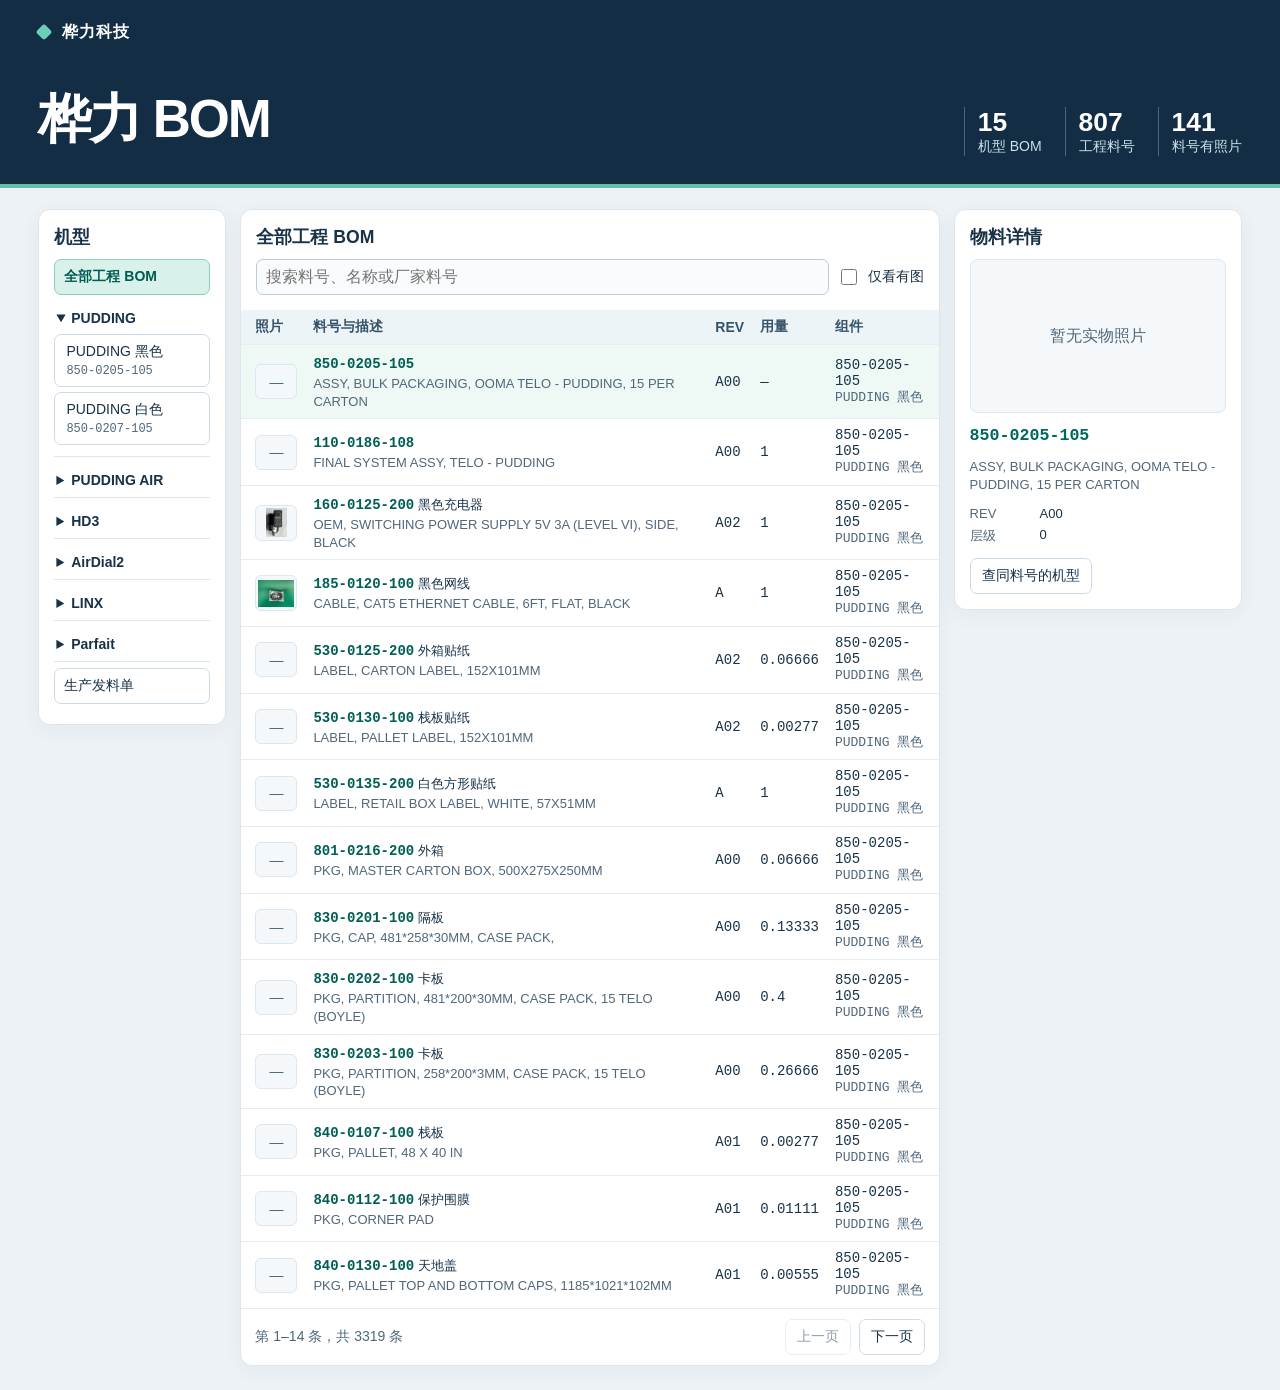
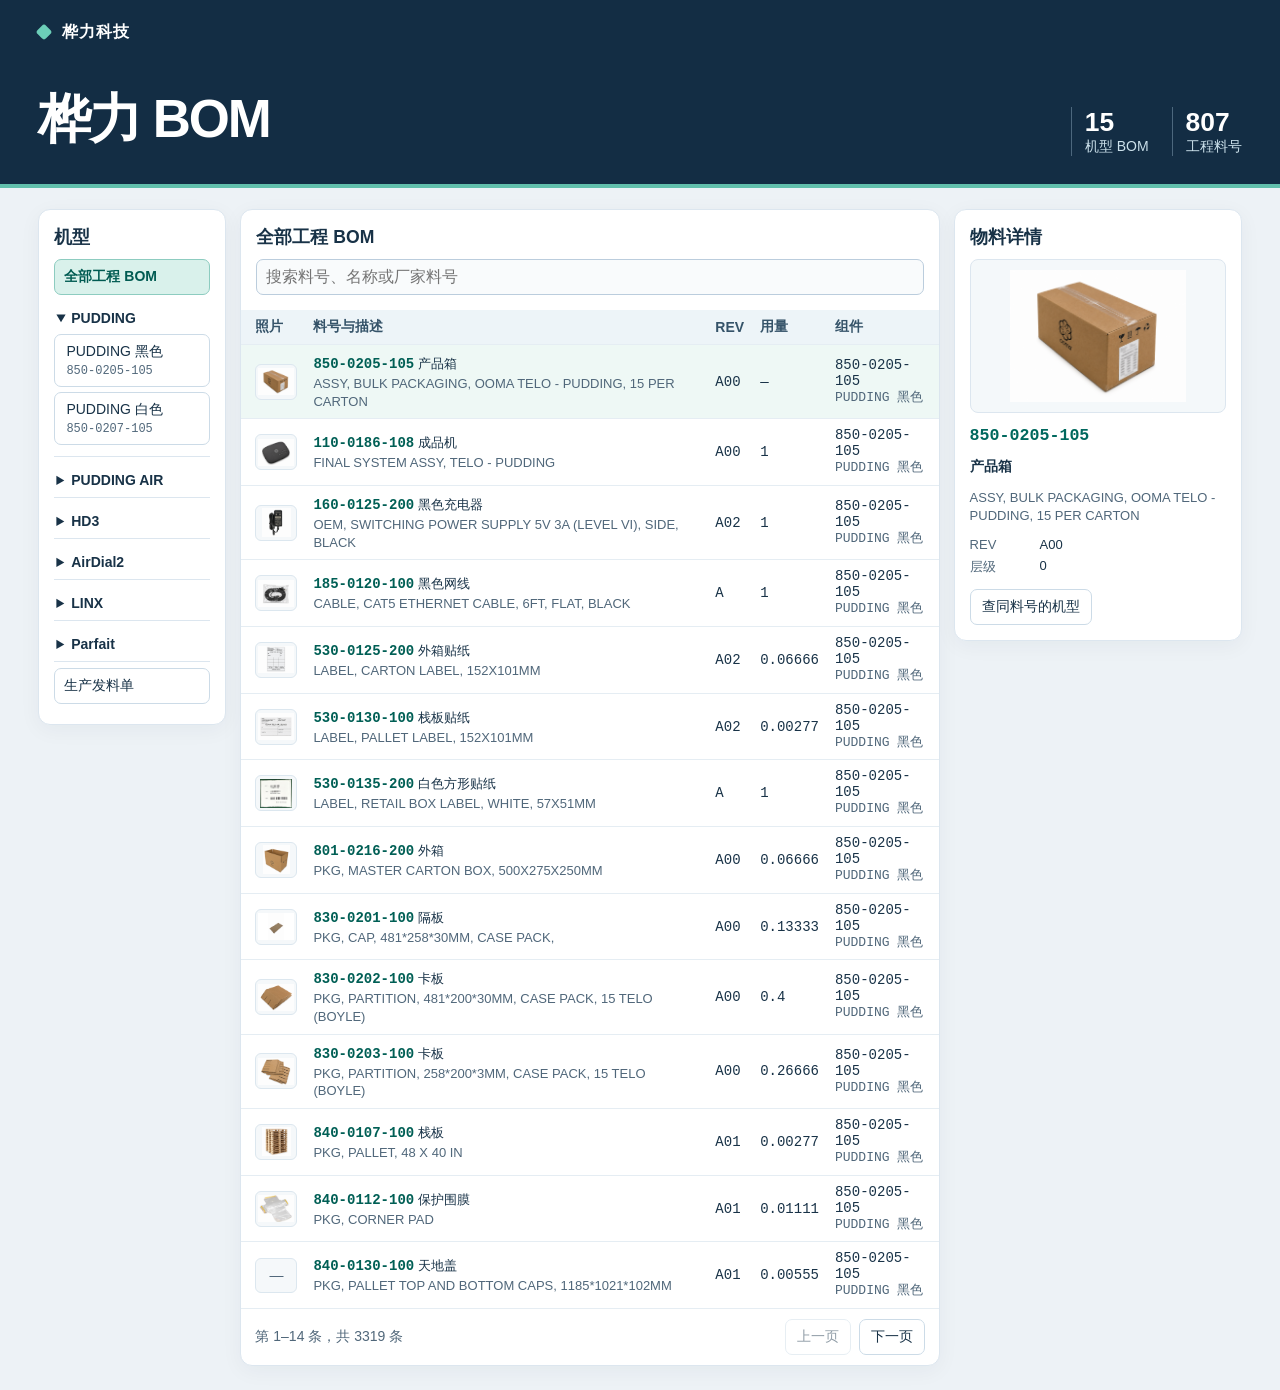
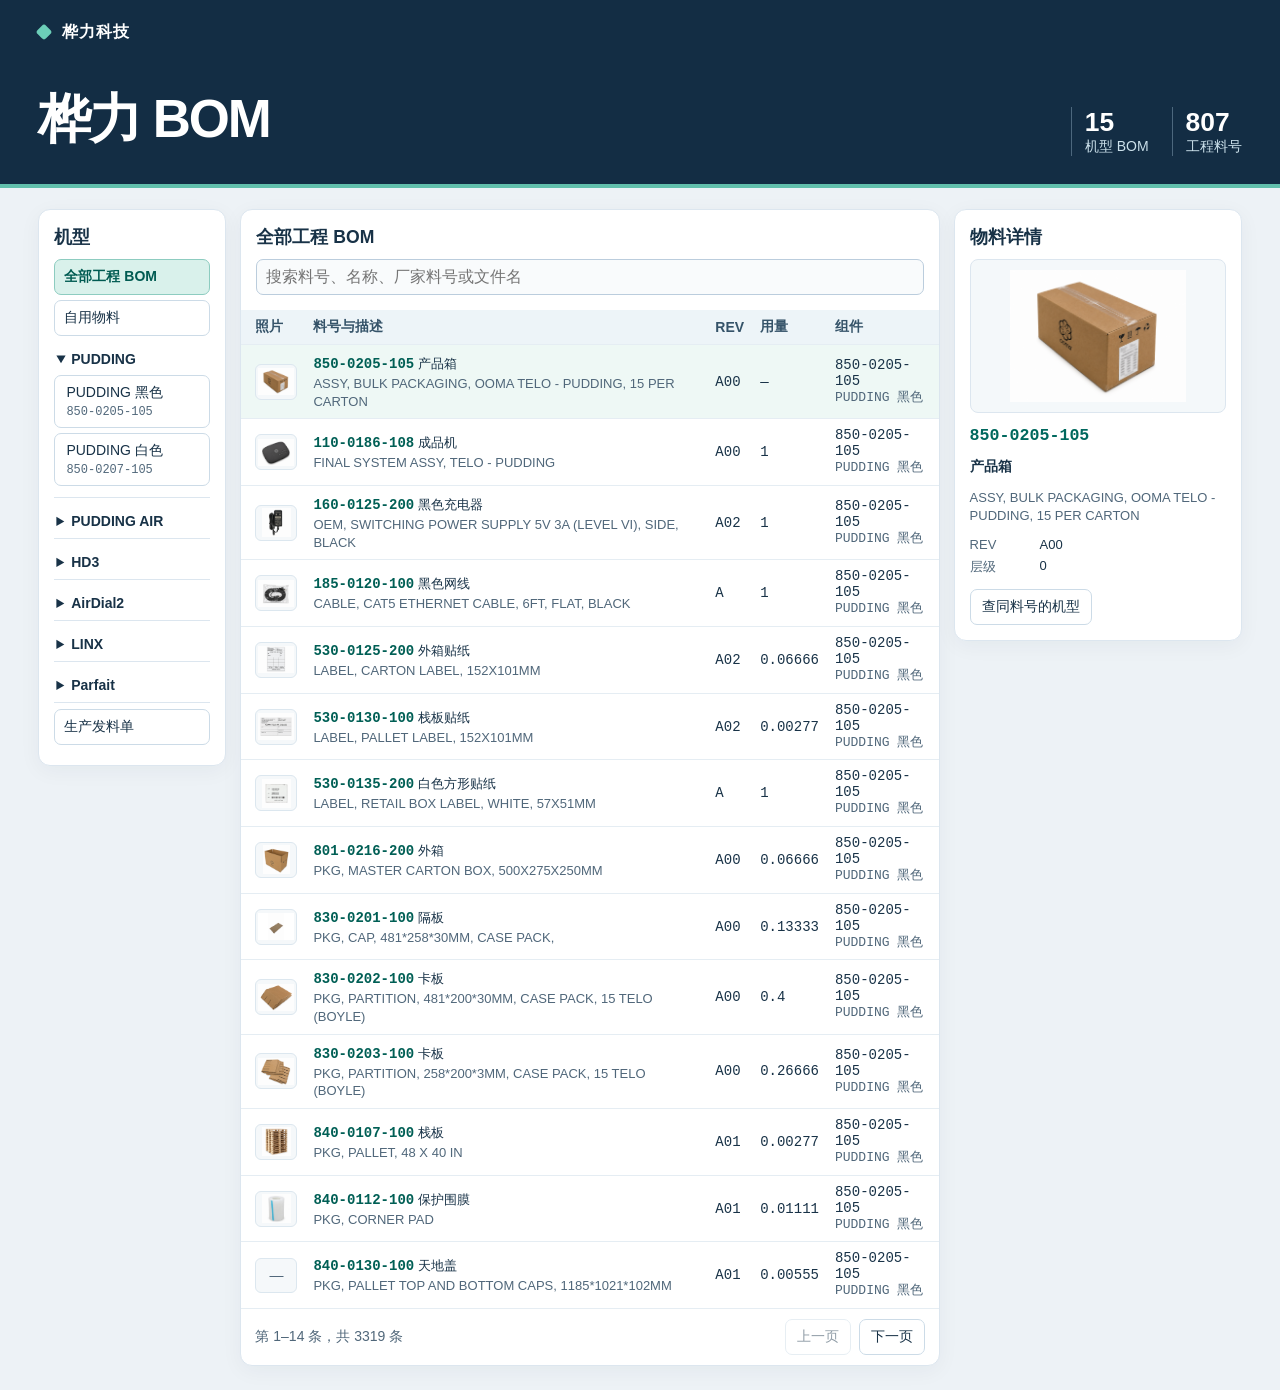
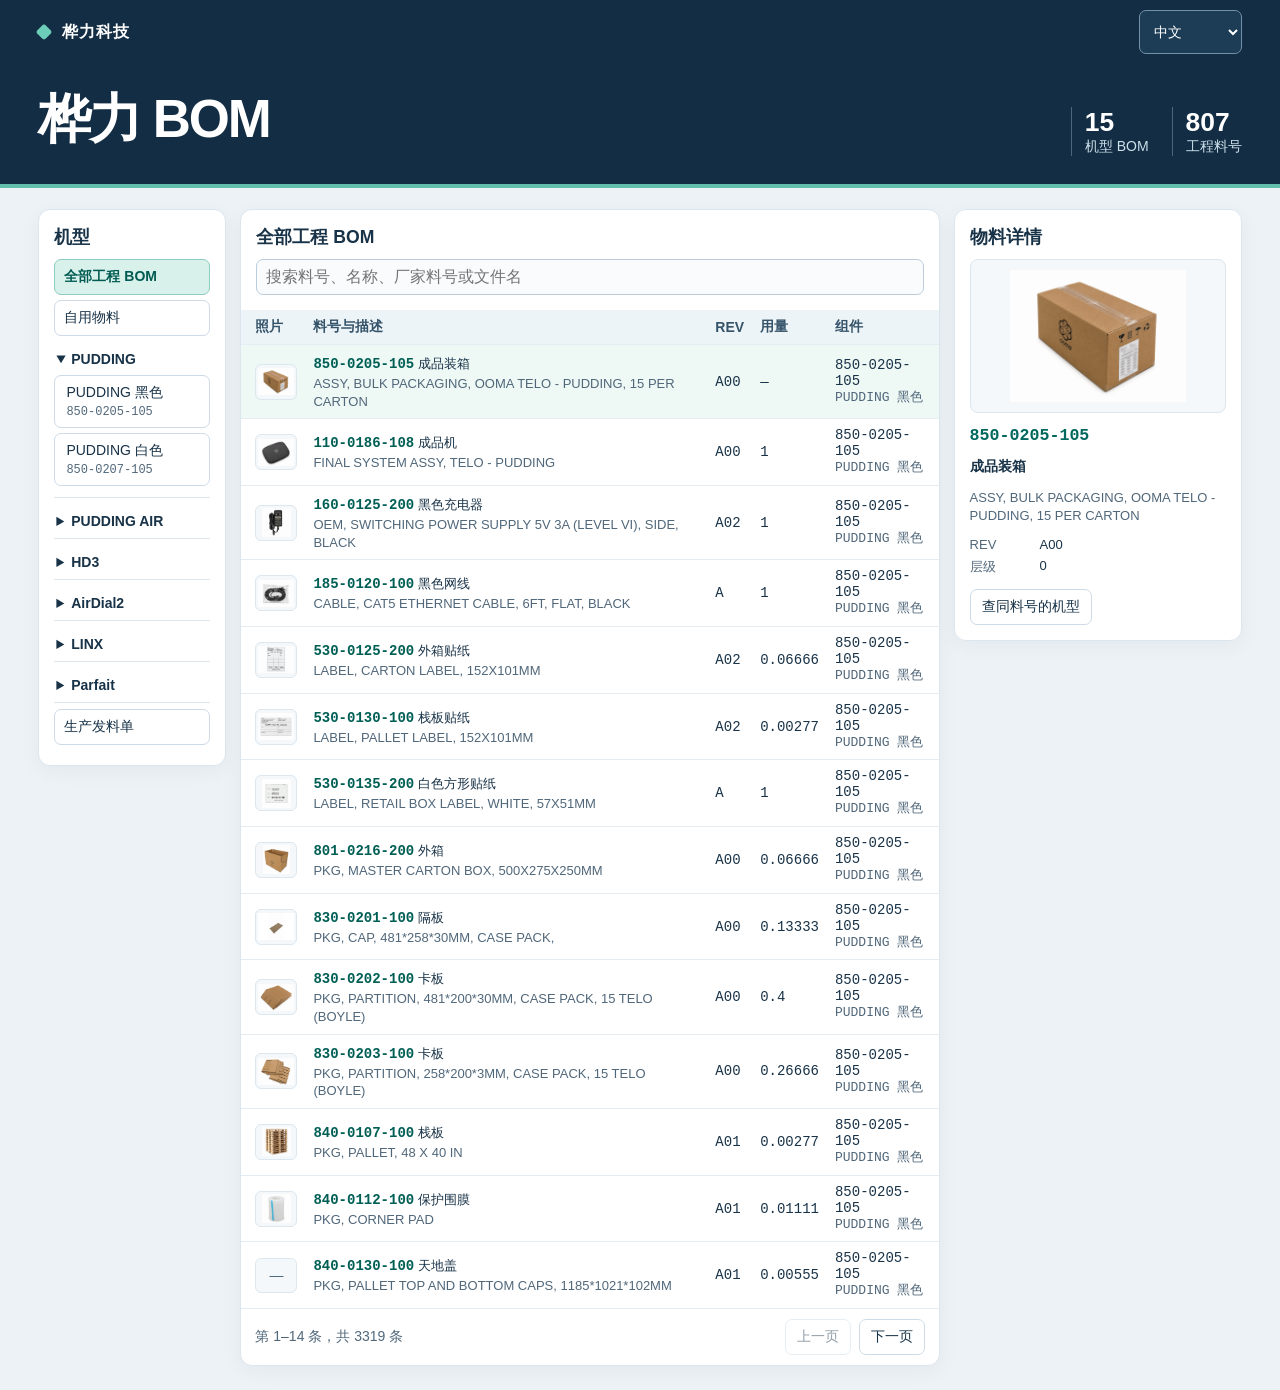
